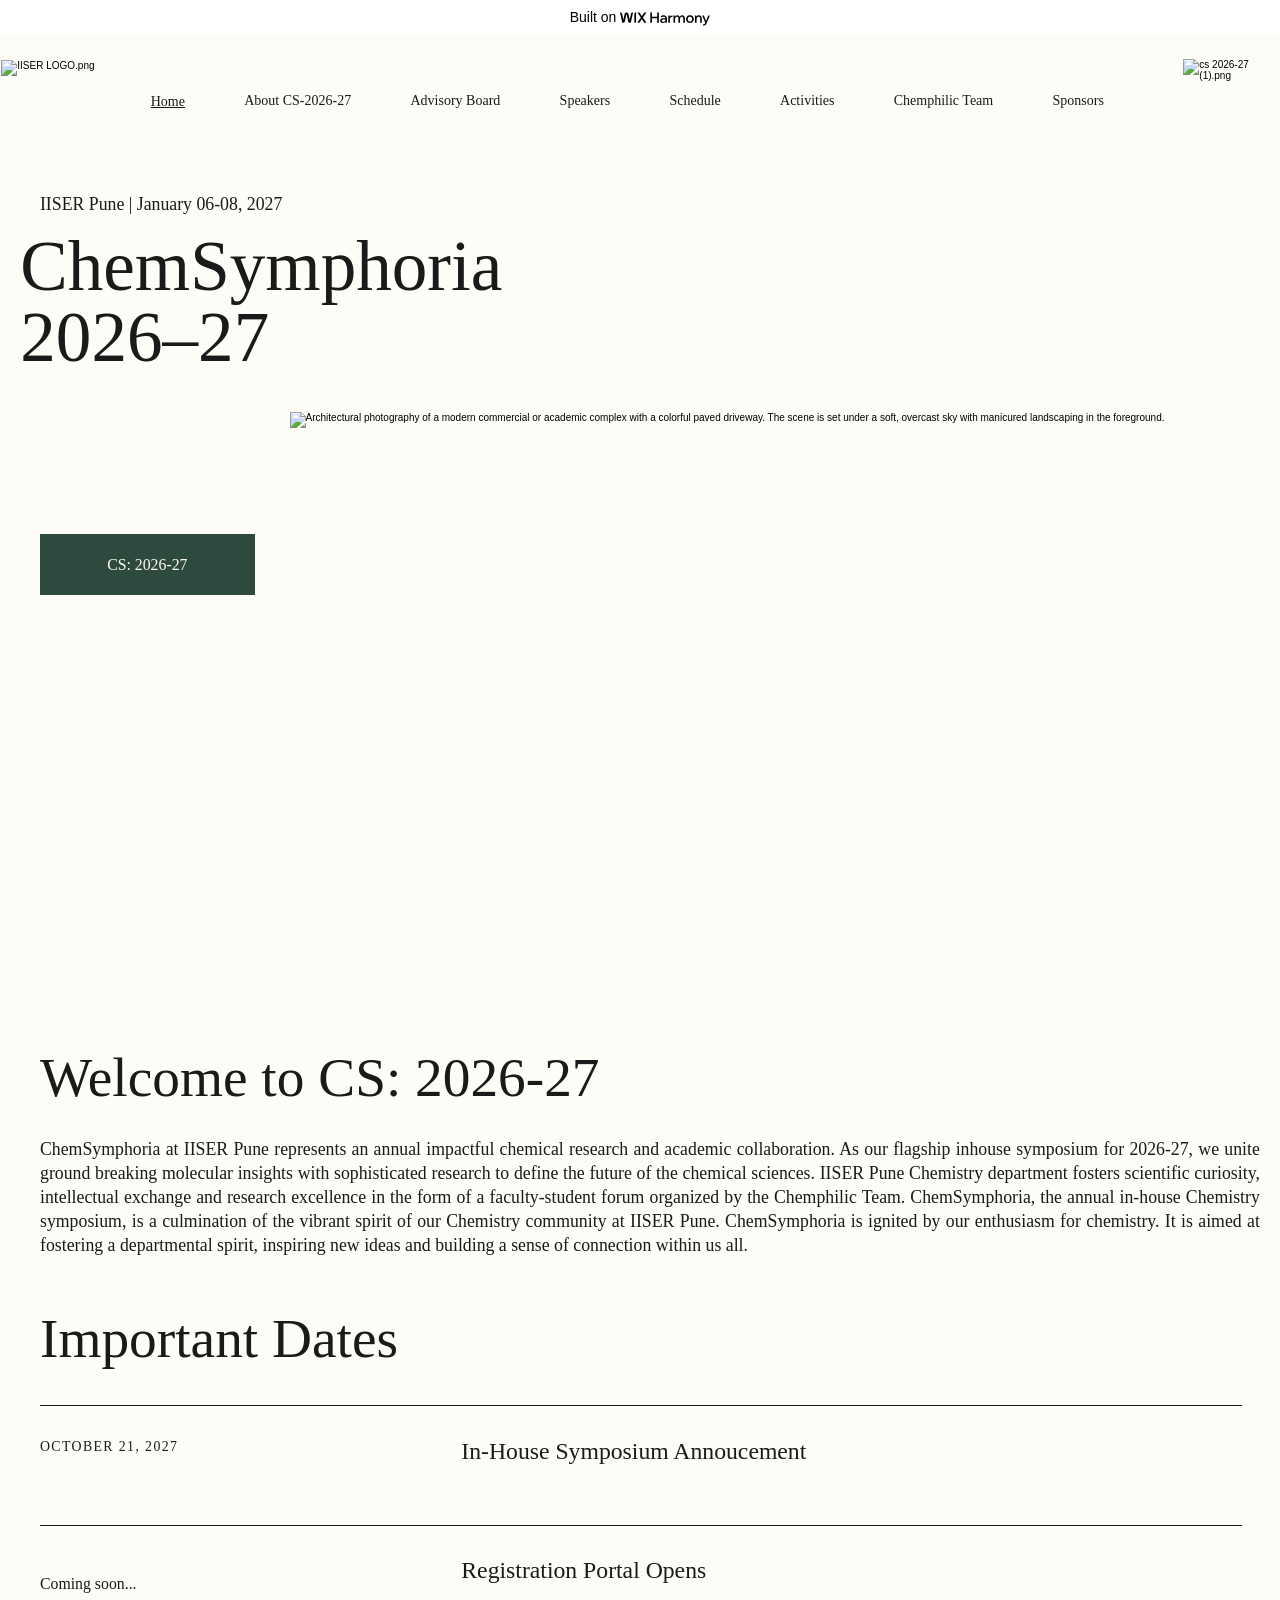
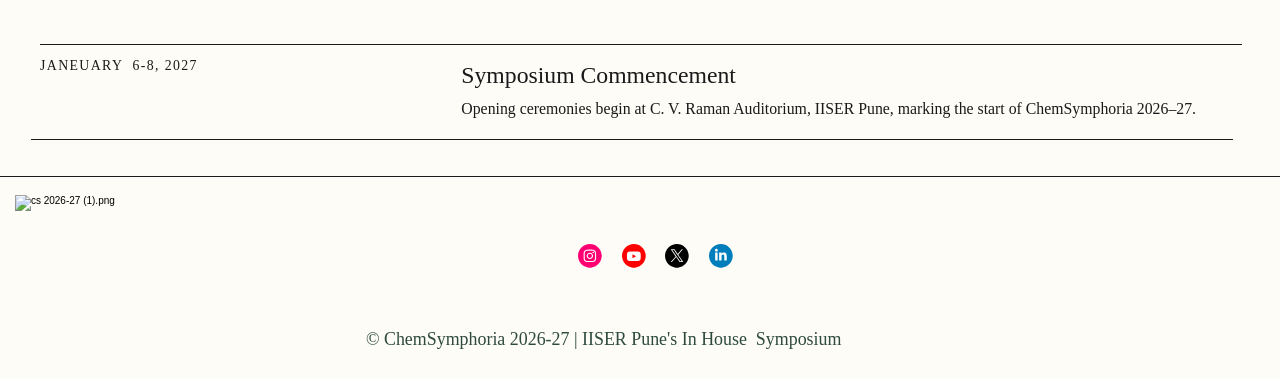
==== index.html @ 3f246308 "Add files via upload" ====
<!DOCTYPE html>
<!-- saved from url=(0058)https://chemsymphoria20262.wixsite.com/chemsymphoria-20262 -->
<html lang="en" style=""><head><meta http-equiv="Content-Type" content="text/html; charset=UTF-8">
  
  
  <meta name="viewport" content="width=device-width, initial-scale=1" id="wixDesktopViewport">
  <meta http-equiv="X-UA-Compatible" content="IE=edge">
  <meta name="generator" content="Wix.com Website Builder">

  <link rel="icon" sizes="192x192" href="https://www.wix.com/favicon.ico" type="image/x-icon">
  <link rel="shortcut icon" href="https://www.wix.com/favicon.ico" type="image/x-icon">
  <link rel="apple-touch-icon" href="https://www.wix.com/favicon.ico" type="image/x-icon">

  <!-- Safari Pinned Tab Icon -->
  <!-- <link rel="mask-icon" href="https://www.wix.com/favicon.ico"> -->

  <!-- Segmenter Polyfill -->
  <script src="./index_files/bundle.tracing.es5.min.js.download" crossorigin="anonymous"></script><script>
    if (!window.Intl || !window.Intl.Segmenter) {
      (function() {
        var script = document.createElement('script');
        script.src = 'https://static.parastorage.com/unpkg/@formatjs/intl-segmenter@11.7.10/polyfill.iife.js';
        document.head.appendChild(script);
      })();
    }
  </script>

  <!-- Legacy Polyfills -->
  <script nomodule="" src="./index_files/minified.js.download"></script>
  <script nomodule="" src="./index_files/focus-within-polyfill.js.download"></script>

  <!-- Performance API Polyfills -->
  <script>
  (function () {
    var noop = function noop() {};
    if ("performance" in window === false) {
      window.performance = {};
    }
    window.performance.mark = performance.mark || noop;
    window.performance.measure = performance.measure || noop;
    if ("now" in window.performance === false) {
      var nowOffset = Date.now();
      if (performance.timing && performance.timing.navigationStart) {
        nowOffset = performance.timing.navigationStart;
      }
      window.performance.now = function now() {
        return Date.now() - nowOffset;
      };
    }
  })();
  </script>

  
    <!-- Essential Viewer Model -->
    <script type="application/json" id="wix-essential-viewer-model">{"fleetConfig":{"fleetName":"thunderbolt-isolated-renderer","type":"Rollout","code":1},"mode":{"qa":false,"enableTestApi":false,"addAllServices":false,"debug":false,"ssrIndicator":false,"ssrOnly":false,"siteAssetsFallback":"enable","versionIndicator":false},"componentsLibrariesTopology":[{"artifactId":"editor-elements","namespace":"wixui","url":"https:\/\/static.parastorage.com\/services\/editor-elements\/1.15584.0"},{"artifactId":"editor-elements","namespace":"dsgnsys","url":"https:\/\/static.parastorage.com\/services\/editor-elements\/1.15584.0"}],"siteFeaturesConfigs":{"sessionManager":{"isRunningInDifferentSiteContext":false}},"language":{"userLanguage":"en"},"siteAssets":{"clientTopology":{"mediaRootUrl":"https:\/\/static.wixstatic.com","scriptsUrl":"static.parastorage.com","staticMediaUrl":"https:\/\/static.wixstatic.com\/media","staticAudioUrl":"https:\/\/music.wixstatic.com\/mp3","moduleRepoUrl":"https:\/\/static.parastorage.com\/unpkg","fileRepoUrl":"https:\/\/static.parastorage.com\/services","viewerAppsUrl":"https:\/\/viewer-apps.parastorage.com","viewerAssetsUrl":"https:\/\/viewer-assets.parastorage.com","siteAssetsUrl":"https:\/\/siteassets.parastorage.com","pageJsonServerUrls":["https:\/\/pages.parastorage.com","https:\/\/staticorigin.wixstatic.com","https:\/\/fallback.wix.com\/wix-html-editor-pages-webapp\/page"],"pathOfTBModulesInFileRepoForFallback":"wix-thunderbolt\/dist\/"}},"siteFeatures":["accessibilityBrowserZoom","appMonitoring","assetsLoader","builderComponent","builderContextProviders","builderModuleLoader","businessLoggerService","businessLogger","captcha","clickHandlerRegistrar","commonConfig","componentsRegistry","consentPolicyService","consentPolicy","cyclicTabbingService","cyclicTabbing","domSelectors","domStore","environmentService","environmentWixCodeSdk","environment","fedopsLoggerService","headAppenderService","interactions","lightbox","linkUtilsService","locationWixCodeSdk","mpaNavigation","multilingualService","namedSignalsService","navigationManager","navigationPhases","ooi","pagesService","pages","panorama","provideComponentService","provideCssService","renderer","rendererConfiguration","reporter","routerFetch","router","scrollRestoration","seoService","seoWixCodeSdk","seo","serviceRegistrar","sessionManager","siteBusinessLoggerService","siteConfigurationService","siteDeviceInfoService","siteEditorContextService","siteExperimentsService","siteInteractionsService","siteLocaleService","siteMembersWixCodeSdk","siteMembers","sitePagesService","siteProvideCssService","siteRendererConfigurationService","siteRenderingContextService","siteScrollBlockerService","siteScrollBlocker","siteSiteScrollBlockerService","siteTabbingService","siteUrlService","siteWixCodeSdk","speculationRules","ssrCache","stores","structureApi","styleUtilsService","thunderboltInitializer","tpaCommons","translations","urlService","usedPlatformApis","warmupData","windowMessageRegistrar","windowWixCodeSdk","wixCustomElementComponent","wixEmbedsApi","componentsLoader","componentsReact","platform"],"site":{"externalBaseUrl":"https:\/\/chemsymphoria20262.wixsite.com\/chemsymphoria-20262","isSEO":false},"media":{"staticMediaUrl":"https:\/\/static.wixstatic.com\/media","mediaRootUrl":"https:\/\/static.wixstatic.com\/","staticVideoUrl":"https:\/\/video.wixstatic.com\/","userDomainMediaPrefixes":[]},"requestUrl":"https:\/\/chemsymphoria20262.wixsite.com\/chemsymphoria-20262","rollout":{"siteAssetsVersionsRollout":false,"isDACRollout":0,"isTBRollout":true},"commonConfig":{"brand":"wix","host":"VIEWER","bsi":"","consentPolicy":{},"consentPolicyHeader":{},"siteRevision":"65","renderingFlow":"NONE","language":"en","locale":"en-in"},"interactionSampleRatio":0.01,"accessTokensUrl":"https:\/\/chemsymphoria20262.wixsite.com\/chemsymphoria-20262\/_api\/v1\/access-tokens","experiments":{"specs.thunderbolt.hardenFetchAndXHR":true,"specs.thunderbolt.securityExperiments":true,"specs.thunderbolt.allowWebpAvifTransforms":true,"specs.thunderbolt.browserCacheReload":true,"specs.thunderbolt.addIdAsClassName":true,"specs.thunderbolt.browserZoomMobileOnloadDetection":true,"specs.thunderbolt.customImageDomain":true}}</script>
    <script>window.viewerModel = JSON.parse(document.getElementById('wix-essential-viewer-model').textContent)</script>
  

  <!-- Globals Definitions -->
  <script>
    (function () {
      var now = Date.now()
      var activationStart = 0
      try {
        var navEntry = performance.getEntriesByType('navigation')[0];
        if (navEntry && navEntry.activationStart > 0) {
          activationStart = navEntry.activationStart;
        }
      } catch (e) {}
      window.initialTimestamps = {
        initialTimestamp: now,
        initialRequestTimestamp: Math.round(performance.timeOrigin ? performance.timeOrigin + activationStart : now - performance.now() + activationStart)
      }

      window.thunderboltTag = "QA_READY"
      window.thunderboltVersion = "1.18205.0"
    })();
  </script>

  <script>
    window.commonConfig = viewerModel.commonConfig
  </script>

  
  <!-- BEGIN handleAccessTokens bundle -->

  <script data-url="https://static.parastorage.com/services/wix-thunderbolt/dist/handleAccessTokens.inline.3250797b.bundle.min.js">(()=>{"use strict";let e,t,r,o;var n={},i={};function l(e){var t=i[e];if(void 0!==t)return t.exports;var r=i[e]={exports:{}};return n[e](r,r.exports,l),r.exports}function a(e){let{context:t,property:r,value:o,enumerable:n=!0}=e,i=e.get,l=e.set;if(!r||void 0===o&&!i&&!l)return Error("property and value are required");let a=t||globalThis,s=a?.[r],u={};if(void 0!==o)u.value=o;else{if(i){let e=c(i);e&&(u.get=e)}if(l){let e=c(l);e&&(u.set=e)}}let p={...u,enumerable:n||!1,configurable:!1};void 0!==o&&(p.writable=!1);try{Object.defineProperty(a,r,p)}catch(e){return e instanceof TypeError?s:e}return s}function c(e,t){return"function"==typeof e?e:e?.async===!0&&"function"==typeof e.func?t?async function(t){return e.func(t)}:async function(){return e.func()}:"function"==typeof e?.func?e.func:void 0}l.rv=()=>"1.6.8",l.ruid="bundler=rspack@1.6.8";try{a({property:"strictDefine",value:a})}catch{}try{a({property:"defineStrictObject",value:function e(t){let{context:r,property:o,propertiesToExclude:n=[],skipPrototype:i=!1,hardenPrototypePropertiesToExclude:l=[]}=t;if(!o)return Error("property is required");let c=(r||globalThis)[o],p={},f=u(r,o);c&&("object"==typeof c||"function"==typeof c)&&Reflect.ownKeys(c).forEach(e=>{if(!n.includes(e)&&!s.includes(e)){let t=u(c,e);if(t&&(t.writable||t.configurable)){let{value:r,get:o,set:n,enumerable:i=!1}=t,l={};void 0!==r?l.value=r:o?l.get=o:n&&(l.set=n);try{let t=a({context:c,property:e,...l,enumerable:i});p[e]=t}catch(r){if(r instanceof TypeError)try{p[e]=t.value||t.get||t.set}catch{}else throw r}}}});let d={originalObject:c,originalProperties:p};if(!i&&c?.prototype!==void 0){let t=e({context:c,property:"prototype",propertiesToExclude:l,skipPrototype:!0});t instanceof Error||(d.originalPrototype=t?.originalObject,d.originalPrototypeProperties=t?.originalProperties)}return a({context:r,property:o,value:c,enumerable:f?.enumerable}),d}})}catch{}try{a({property:"defineStrictMethod",value:function(e,t){let r=(t||globalThis)[e],o=u(t||globalThis,e);return r&&o&&(o.writable||o.configurable)?(Object.freeze(r),a({context:globalThis,property:e,value:r})):r}})}catch{}var s=["toString","toLocaleString","valueOf","constructor","prototype"];function u(e,t){if(!(!e||!t))try{return Reflect.getOwnPropertyDescriptor(e,t)}catch{return}}function p(e){if("string"!=typeof e)return e;try{return decodeURIComponent(e).toLowerCase().trim()}catch{return e.toLowerCase().trim()}}function f(e,t){let r="";if("string"==typeof e)r=e.split("=")[0]?.trim()||"";else{if(!e||"string"!=typeof e.name)return!1;r=e.name}return t.has(p(r)||"")}function d(e,t){return("string"==typeof e?e.split(";").map(e=>e.trim()).filter(e=>e.length>0):e||[]).filter(e=>!f(e,t))}var y=null;function g(){return null===y&&(y=typeof Document>"u"?void 0:Object.getOwnPropertyDescriptor(Document.prototype,"cookie")),y}let b=(e,t)=>{try{let r=t?t.get.call(document):document.cookie;return r.split(";").map(e=>e.trim()).filter(t=>t?.startsWith(e))[0]?.split("=")[1]}catch(e){return""}},h=(e="",t="",r="/")=>`${e}=; ${t?`domain=${t};`:""} max-age=0; path=${r}; expires=Thu, 01 Jan 1970 00:00:01 GMT`;function m(e,t){try{return sessionStorage[e]("reload",t||"")}catch(e){console.error("ATS: Error calling sessionStorage:",e)}}var v=["true","b","c","new","enabled"];let w=[],S=(e,t)=>{let r;return w.includes(t)||!0===(r=e[t])||"string"==typeof r&&v.includes(r.toLowerCase())},T="client-session-bind",k="sec-fetch-unsupported",{experiments:x}=window.viewerModel,{cookie:E}=(e=new Set([T,"client-binding",k,"svSession","smSession","server-session-bind","wixSession2","wixSession3"].map(e=>e.toLowerCase())),a({context:document,property:"cookie",set:{func:t=>{var r,o;let n,i;return r=document,o=void 0,n=g(),i=p(t.split(";")[0]||"")||"",void([...e].every(e=>!i.startsWith(e.toLowerCase()))&&n?.set?n.set.call(r,t):o&&console.warn(o))}},get:{func:()=>(function(e,t){let r=g();if(!r?.get)throw Error("Cookie descriptor or getter not available");return d(r.get.call(e),t).join("; ")})(document,e)},enumerable:!0}),{cookieStore:function(e,t){if(!globalThis?.cookieStore)return;let r=globalThis.cookieStore.get.bind(globalThis.cookieStore),o=globalThis.cookieStore.getAll.bind(globalThis.cookieStore),n=globalThis.cookieStore.set.bind(globalThis.cookieStore),i=globalThis.cookieStore.delete.bind(globalThis.cookieStore);return a({context:globalThis.CookieStore.prototype,property:"get",value:async function(t){return f(("string"==typeof t?t:t.name)||"",e)?null:r.call(this,t)},enumerable:!0}),a({context:globalThis.CookieStore.prototype,property:"getAll",value:async function(){let t=await o.apply(this,Array.from(arguments));return d(t,e)},enumerable:!0}),a({context:globalThis.CookieStore.prototype,property:"set",value:async function(){let r=Array.from(arguments);if(!f(1===r.length?r[0].name:r[0],e))return n.apply(this,r);t&&console.warn(t)},enumerable:!0}),a({context:globalThis.CookieStore.prototype,property:"delete",value:async function(){let t=Array.from(arguments);if(!f(1===t.length?t[0].name:t[0],e))return i.apply(this,t)},enumerable:!0}),a({context:globalThis.cookieStore,property:"prototype",value:globalThis.CookieStore.prototype,enumerable:!1}),a({context:globalThis,property:"cookieStore",value:globalThis.cookieStore,enumerable:!0}),{get:r,getAll:o,set:n,delete:i}}(e,void 0),cookie:g()}),P="tbReady",C="security_overrideGlobals",{experiments:D,siteFeaturesConfigs:M,accessTokensUrl:O}=window.viewerModel,$={},j=(t=b(T,E),S(x,"specs.thunderbolt.browserCacheReload")&&(b(k,E)||t?m("removeItem"):function(){if("undefined"!=typeof window){let e=performance.getEntriesByType("navigation")[0];return"back_forward"===(e?.type||"")}return!1}()&&function(){let{counter:e}=function(){let e=m("getItem");if(e){let[t,r]=e.split("-"),o=r?parseInt(r,10):0;if(o>=3){let e=t?Number(t):0;if(Date.now()-e>6e4)return{counter:0}}return{counter:o}}return{counter:0}}();e<3?(function(e=1){m("setItem",`${Date.now()}-${e}`)}(e+1),window.location.reload()):console.error("ATS: Max reload attempts reached")}()),r=h(T),o=h(T,location.hostname),E.set.call(document,r),E.set.call(document,o),t);j&&($["client-binding"]=j);let A=fetch;addEventListener(P,function e(t){let{logger:r}=t.detail;try{window.tb.init({fetch:A,fetchHeaders:$})}catch(t){let e=Error("TB003");r.meter(`${C}_${e.message}`,{paramsOverrides:{errorType:C,eventString:e.message}}),window?.viewerModel?.mode.debug&&console.error(t)}finally{removeEventListener(P,e)}}),S(D,"specs.thunderbolt.hardenFetchAndXHR")||(window.fetchDynamicModel=()=>M.sessionManager.isRunningInDifferentSiteContext?Promise.resolve({}):fetch((()=>{try{let e="undefined"!=typeof WorkerGlobalScope&&self instanceof WorkerGlobalScope,t=globalThis?.parent!==globalThis,r=new URL(O,location.href);return(t||e)&&(r.searchParams.set("ifr",String(t)),r.searchParams.set("worker",String(e))),r.href}catch{return O}})(),{credentials:"same-origin",headers:$}).then(function(e){if(!e.ok)throw Error(`[${e.status}]${e.statusText}`);return e.json()}),window.dynamicModelPromise=window.fetchDynamicModel())})();
//# sourceMappingURL=https://static.parastorage.com/services/wix-thunderbolt/dist/handleAccessTokens.inline.3250797b.bundle.min.js.map</script>

<!-- END handleAccessTokens bundle -->

<!-- BEGIN overrideGlobals bundle -->

<script data-url="https://static.parastorage.com/services/wix-thunderbolt/dist/overrideGlobals.inline.b271af7d.bundle.min.js">(()=>{"use strict";var e={},t={};function r(o){var n=t[o];if(void 0!==n)return n.exports;var i=t[o]={exports:{}};return e[o](i,i.exports,r),i.exports}function o(e){let{context:t,property:r,value:o,enumerable:i=!0}=e,c=e.get,a=e.set;if(!r||void 0===o&&!c&&!a)return Error("property and value are required");let l=t||globalThis,s=l?.[r],u={};if(void 0!==o)u.value=o;else{if(c){let e=n(c);e&&(u.get=e)}if(a){let e=n(a);e&&(u.set=e)}}let p={...u,enumerable:i||!1,configurable:!1};void 0!==o&&(p.writable=!1);try{Object.defineProperty(l,r,p)}catch(e){return e instanceof TypeError?s:e}return s}function n(e,t){return"function"==typeof e?e:e?.async===!0&&"function"==typeof e.func?t?async function(t){return e.func(t)}:async function(){return e.func()}:"function"==typeof e?.func?e.func:void 0}r.rv=()=>"1.6.8",r.ruid="bundler=rspack@1.6.8";try{o({property:"strictDefine",value:o})}catch{}try{o({property:"defineStrictObject",value:c})}catch{}try{o({property:"defineStrictMethod",value:a})}catch{}var i=["toString","toLocaleString","valueOf","constructor","prototype"];function c(e){let{context:t,property:r,propertiesToExclude:n=[],skipPrototype:a=!1,hardenPrototypePropertiesToExclude:s=[]}=e;if(!r)return Error("property is required");let u=(t||globalThis)[r],p={},f=l(t,r);u&&("object"==typeof u||"function"==typeof u)&&Reflect.ownKeys(u).forEach(e=>{if(!n.includes(e)&&!i.includes(e)){let t=l(u,e);if(t&&(t.writable||t.configurable)){let{value:r,get:n,set:i,enumerable:c=!1}=t,a={};void 0!==r?a.value=r:n?a.get=n:i&&(a.set=i);try{let t=o({context:u,property:e,...a,enumerable:c});p[e]=t}catch(r){if(r instanceof TypeError)try{p[e]=t.value||t.get||t.set}catch{}else throw r}}}});let d={originalObject:u,originalProperties:p};if(!a&&u?.prototype!==void 0){let e=c({context:u,property:"prototype",propertiesToExclude:s,skipPrototype:!0});e instanceof Error||(d.originalPrototype=e?.originalObject,d.originalPrototypeProperties=e?.originalProperties)}return o({context:t,property:r,value:u,enumerable:f?.enumerable}),d}function a(e,t){let r=(t||globalThis)[e],n=l(t||globalThis,e);return r&&n&&(n.writable||n.configurable)?(Object.freeze(r),o({context:globalThis,property:e,value:r})):r}function l(e,t){if(!(!e||!t))try{return Reflect.getOwnPropertyDescriptor(e,t)}catch{return}}function s(e){return e.startsWith("//")&&/(?:[a-z0-9](?:[a-z0-9-]{0,61}[a-z0-9])?\.)+[a-z0-9][a-z0-9-]{0,61}[a-z0-9]/g.test(`${location.protocol}:${e}`)&&(e=`${location.protocol}${e}`),!e.startsWith("http")||new URL(e).hostname===location.hostname}function u(e){if("string"!=typeof e)return e;try{return decodeURIComponent(e).toLowerCase().trim()}catch{return e.toLowerCase().trim()}}function p(e,t){return e instanceof Headers?e.forEach((r,o)=>{f(o,t)||e.delete(o)}):Object.keys(e).forEach(r=>{f(r,t)||delete e[r]}),e}function f(e,t){return!t.has(u(e)||"")}function d(e,t){let r=!0,o=u(function(e){let t,r;if(globalThis.Request&&e instanceof Request)t=e.url;else if("function"==typeof e?.toString)t=e.toString();else throw Error("Unsupported type for url");try{return new URL(t).pathname}catch{return(r=t.replace(/#.+/gi,"").split("?").shift()).startsWith("/")?r:`/${r}`}}(e));return o&&t.some(e=>o.includes(e))&&(r=!1),r}var y=["true","b","c","new","enabled"];let b=[],g=(e,t)=>{let r;return b.includes(t)||!0===(r=e[t])||"string"==typeof r&&y.includes(r.toLowerCase())};performance.mark("overrideGlobals started");let{experiments:m}=window.viewerModel,v=g(m,"specs.thunderbolt.securityExperiments");try{let e,t;!function(){let e=globalThis.open,t=document.open;function r(t,r,o){let n="string"!=typeof t,i=e.call(window,t,r,o);return n||t&&s(t)?{}:i}o({property:"open",value:r,context:globalThis,enumerable:!0}),o({property:"open",value:function(e,o,n){return e?r(e,o,n):t.call(document,e||"",o||"",n||"")},context:document,enumerable:!0})}(),v&&function(){let e=document.createElement,t=Element.prototype.setAttribute,r=Element.prototype.setAttributeNS,n=Element.prototype.removeAttribute,i=(Object.getOwnPropertyDescriptor(HTMLIFrameElement.prototype,"contentWindow")?.get,Object.getOwnPropertyDescriptor(HTMLIFrameElement.prototype,"src")),c=i?.get,a=i?.set,l=Object.getOwnPropertyDescriptor(HTMLIFrameElement.prototype,"sandbox")?.get,s=DOMTokenList.prototype.add,p=DOMTokenList.prototype.remove,f=DOMTokenList.prototype.toggle,d=DOMTokenList.prototype.replace,y=Object.getOwnPropertyDescriptor(DOMTokenList.prototype,"value"),b=y?.get,g=y?.set,m=new WeakSet;o({property:"createElement",context:document,value:function(n,i){let c=e.call(document,n,i);return"iframe"===u(n)&&(o({property:"srcdoc",context:c,get:()=>"",set:()=>{console.warn("`srcdoc` is not allowed in iframe elements.")}}),o({property:"setAttribute",context:c,value:function(e,r){if("srcdoc"===e.toLowerCase())return void console.warn("`srcdoc` attribute is not allowed to be set.");t.call(c,e,r);e.toLowerCase()},enumerable:!1}),o({property:"setAttributeNS",context:c,value:function(e,t,o){if("srcdoc"===t.toLowerCase())return void console.warn("`srcdoc` attribute is not allowed to be set.");r.call(c,e,t,o);t.toLowerCase()},enumerable:!1})),c},enumerable:!0})}(),g(m,"specs.thunderbolt.hardenFetchAndXHR")&&v&&function(e,t,r){let n=fetch,i=XMLHttpRequest,c=new Set(t);function a(){let t=new i,o=t.open,n=t.setRequestHeader;return t.open=function(){let n=Array.from(arguments),i=n[1];if(n.length<2||d(i,e))return o.apply(t,n);throw Error(r||`Request not allowed for path ${i}`)},t.setRequestHeader=function(e,r){f(decodeURIComponent(e),c)&&n.call(t,e,r)},t}o({property:"fetch",value:function(){var t;let o=(t=arguments,globalThis.Request&&t[0]instanceof Request&&t[0]?.headers?p(t[0].headers,c):t[1]?.headers&&p(t[1].headers,c),t);return d(arguments[0],e)?n.apply(globalThis,Array.from(o)):new Promise((e,t)=>{let o=Error(r||`Request not allowed for path ${arguments[0]}`);t(o)})},enumerable:!0}),o({property:"XMLHttpRequest",value:a,enumerable:!0}),Object.keys(i).forEach(e=>{a[e]=i[e]})}(["/_api/v1/access-tokens","/_api/v2/dynamicmodel","/_api/one-app-session-web/v3/businesses"],["client-binding"]),function(){if(navigator&&"serviceWorker"in navigator)navigator.serviceWorker.register,o({context:navigator.serviceWorker,property:"register",value:function(){console.log("Service worker registration is not allowed")},enumerable:!0})}(),e=[],t=(t=[]).concat(["TextEncoder","TextDecoder"]),v&&(t=t.concat(["XMLHttpRequestEventTarget","EventTarget"])),t=t.concat(["URL","JSON"]),v&&(e=e.concat(["addEventListener","removeEventListener"])),e=e.concat(["encodeURI","encodeURIComponent","decodeURI","decodeURIComponent"]),t=t.concat(["String","Number"]),v&&t.push("Object"),t=t.concat(["Reflect"]),e.forEach(e=>{a(e),["addEventListener","removeEventListener"].includes(e)&&a(e,document)}),t.forEach(e=>{c({property:e})}),v&&function(){return e("setTimeout",0,globalThis),e("setInterval",0,globalThis);function e(e,t,r){let n=r||globalThis,i=n[e];if(!i||"function"!=typeof i)throw Error(`Function ${e} not found or is not a function`);o({property:e,value:function(){let r=Array.from(arguments);if("string"!=typeof r[t])return i.apply(n,r);console.warn(`Calling ${e} with a String Argument at index ${t} is not allowed`)},context:r,enumerable:!0})}}()}catch(t){window?.viewerModel?.mode.debug&&console.error(t);let e=Error("TB006");window.fedops?.reportError(e,"security_overrideGlobals"),window.Sentry?window.Sentry.captureException(e):globalThis.defineStrictProperty("sentryBuffer",[e],window,!1)}performance.mark("overrideGlobals ended")})();
//# sourceMappingURL=https://static.parastorage.com/services/wix-thunderbolt/dist/overrideGlobals.inline.b271af7d.bundle.min.js.map</script>

<!-- END overrideGlobals bundle -->

  

  
  <script>
    window.commonConfig = viewerModel.commonConfig

	
  </script>

  <!-- Initial CSS -->
  <style data-url="https://static.parastorage.com/services/wix-thunderbolt/dist/main.d189c0b1.min.css">@keyframes slide-horizontal-new{0%{transform:translate(100%)}}@keyframes slide-horizontal-old{80%{opacity:1}to{opacity:0;transform:translate(-100%)}}@keyframes slide-vertical-new{0%{transform:translateY(-100%)}}@keyframes slide-vertical-old{80%{opacity:1}to{opacity:0;transform:translateY(100%)}}@keyframes out-in-new{0%{opacity:0}}@keyframes out-in-old{to{opacity:0}}:root:active-view-transition{view-transition-name:none}:root:active-view-transition::view-transition-group(*){animation:none}:root:active-view-transition::view-transition-old(*){animation:none}:root:active-view-transition::view-transition-new(*){animation:none}:root::view-transition{pointer-events:none}:root:active-view-transition #SITE_HEADER{view-transition-name:header-group}:root:active-view-transition #WIX_ADS{view-transition-name:wix-ads-group}:root:active-view-transition #SITE_FOOTER{view-transition-name:footer-group}:root:active-view-transition #BACKGROUND_GROUP_TRANSITION_GROUP>div{view-transition-name:background-group}:root:active-view-transition::view-transition-old(*.login-social-bar){display:none}:root:active-view-transition::view-transition-group(page-group){pointer-events:all;cursor:wait;animation:revert;animation-duration:.6s}:root:active-view-transition::view-transition-old(page-group){pointer-events:all;cursor:wait;animation:revert;animation-duration:.6s}:root:active-view-transition::view-transition-new(page-group){pointer-events:all;cursor:wait;animation:revert;animation-duration:.6s}:root:active-view-transition-type(SlideHorizontal)::view-transition-old(page-group){mix-blend-mode:normal;animation:.6s cubic-bezier(.83,0,.17,1) forwards slide-horizontal-old}:root:active-view-transition-type(SlideHorizontal)::view-transition-new(page-group){mix-blend-mode:normal;animation:.6s cubic-bezier(.83,0,.17,1) backwards slide-horizontal-new}:root:active-view-transition-type(SlideVertical)::view-transition-old(page-group){mix-blend-mode:normal;animation:.6s cubic-bezier(.83,0,.17,1) forwards slide-vertical-old}:root:active-view-transition-type(SlideVertical)::view-transition-new(page-group){mix-blend-mode:normal;animation:.6s cubic-bezier(.83,0,.17,1) backwards slide-vertical-new}:root:active-view-transition-type(OutIn)::view-transition-old(page-group){animation:.35s cubic-bezier(.22,1,.36,1) forwards out-in-old}:root:active-view-transition-type(OutIn)::view-transition-new(page-group){animation:.35s cubic-bezier(.64,0,.78,0) .35s backwards out-in-new}@media (prefers-reduced-motion:reduce){::view-transition-group(*){animation:none!important}::view-transition-old(*){animation:none!important}::view-transition-new(*){animation:none!important}}html,body{vertical-align:baseline;background:0 0;border:0;outline:0;margin:0;padding:0}body{--scrollbar-width:0px;-webkit-text-size-adjust:100%;-moz-text-size-adjust:100%;-ms-text-size-adjust:100%;text-size-adjust:100%;font-family:Arial,Helvetica,sans-serif;font-size:10px}html,body{height:100%}body{overflow-x:auto;overflow-y:scroll}body:not(.responsive) #site-root{width:100%;min-width:var(--site-width)}body:not([data-js-loaded]) [data-hide-prejs]{visibility:hidden}interact-element{display:contents}#SITE_CONTAINER{position:relative}:root{--one-unit:1vw;--section-max-width:9999px;--spx-stopper-max:9999px;--spx-stopper-min:0px;--browser-zoom:1}@supports ((-webkit-appearance:none)) and (stroke-color:transparent){:root{--safari-sticky-fix:opacity;--experimental-safari-sticky-fix:translateZ(0)}}@supports (container-type:inline-size){:root{--one-unit:1cqw}}[id^=oldHoverBox-]{mix-blend-mode:plus-lighter;transition:opacity .5s,visibility .5s}[data-mesh-id$=inlineContent-gridContainer]:has(>[id^=oldHoverBox-]){isolation:isolate}
/*# sourceMappingURL=https://static.parastorage.com/services/wix-thunderbolt/dist/main.d189c0b1.min.css.map*/</style>
<style data-url="https://static.parastorage.com/services/wix-thunderbolt/dist/main.renderer.d1b87f2e.min.css">div,span,applet,object,iframe,h1,h2,h3,h4,h5,h6,p,blockquote,pre,a,abbr,acronym,address,big,cite,code,del,dfn,em,font,img,ins,kbd,q,s,samp,small,strike,strong,sub,sup,tt,var,b,u,i,center,dl,dt,dd,ol,ul,li,fieldset,form,label,legend,table,caption,tbody,tfoot,thead,tr,th,td,nav,button,section,header,footer,title{vertical-align:baseline;background:0 0;border:0;outline:0;margin:0;padding:0}textarea,input,select{box-sizing:border-box;font-family:Helvetica,Arial,sans-serif}ol,ul{list-style:none}blockquote,q{quotes:none}ins{text-decoration:none}del{text-decoration:line-through}table{border-collapse:collapse;border-spacing:0}a{cursor:pointer;text-decoration:none}.testStyles{overflow-y:hidden}.reset-button{color:inherit;font:inherit;-webkit-appearance:none;-webkit-user-select:none;-moz-user-select:none;-ms-user-select:none;background:0 0;border:0;outline:0;padding:0;line-height:normal;overflow:visible}:focus{outline:none}body.device-mobile-optimized:not(.disable-site-overflow){overflow-x:hidden;overflow-y:scroll}body.device-mobile-optimized:not(.responsive) #SITE_CONTAINER{width:320px;margin-left:auto;margin-right:auto;position:relative;overflow-x:visible}body.device-mobile-optimized:not(.responsive):not(.blockSiteScrolling) #SITE_CONTAINER{margin-top:0}body.device-mobile-optimized>*{max-width:100%!important}body.device-mobile-optimized #site-root{overflow:hidden}@supports (overflow:clip){body.device-mobile-optimized #site-root{overflow:clip}}body.device-mobile-non-optimized #SITE_CONTAINER #site-root{overflow:clip}body.device-mobile-non-optimized.fullScreenMode{background-color:#5f6360}body.device-mobile-non-optimized.fullScreenMode #site-root,body.device-mobile-non-optimized.fullScreenMode #SITE_BACKGROUND,body.device-mobile-non-optimized.fullScreenMode #MOBILE_ACTIONS_MENU,body.fullScreenMode #WIX_ADS{visibility:hidden}body.fullScreenMode{overflow:hidden!important}body.fullScreenMode.device-mobile-optimized #TINY_MENU{opacity:0;pointer-events:none}body.fullScreenMode-scrollable.device-mobile-optimized{overflow-x:hidden!important;overflow-y:auto!important}body.fullScreenMode-scrollable.device-mobile-optimized #site-root,body.fullScreenMode-scrollable.device-mobile-optimized #masterPage{overflow:hidden!important}body.fullScreenMode-scrollable.device-mobile-optimized #masterPage,body.fullScreenMode-scrollable.device-mobile-optimized #SITE_BACKGROUND{height:auto!important}body.fullScreenMode-scrollable.device-mobile-optimized #masterPage.mesh-layout{height:0!important}body.blockSiteScrolling,body.siteScrollingBlocked{width:100%;position:fixed}body.siteScrollingBlockedIOSFix{overflow:hidden!important}body.blockSiteScrolling #SITE_CONTAINER{margin-top:calc(var(--blocked-site-scroll-margin-top)*-1)}#site-root{top:var(--wix-ads-height);min-height:100%;margin:0 auto;position:relative}#site-root img:not([src]){visibility:hidden}#site-root svg img:not([src]){visibility:visible}.auto-generated-link{color:inherit}#SCROLL_TO_TOP,#SCROLL_TO_BOTTOM{height:0}.has-click-trigger{cursor:pointer}.fullScreenOverlay{z-index:1005;justify-content:center;display:flex;position:fixed;top:-60px;bottom:0;left:0;right:0;overflow-y:hidden}.fullScreenOverlay>.fullScreenOverlayContent{margin:0 auto;position:absolute;top:60px;bottom:0;left:0;right:0;overflow:hidden;transform:translateZ(0)}[data-mesh-id$=inlineContent],[data-mesh-id$=centeredContent],[data-mesh-id$=form]{pointer-events:none;position:relative}[data-mesh-id$=-gridWrapper],[data-mesh-id$=-rotated-wrapper]{pointer-events:none}[data-mesh-id$=-gridContainer]>*,[data-mesh-id$=-rotated-wrapper]>*,[data-mesh-id$=inlineContent]>:not([data-mesh-id$=-gridContainer]){pointer-events:auto}.device-mobile-optimized #masterPage.mesh-layout #SOSP_CONTAINER_CUSTOM_ID{-ms-grid-row:2;grid-area:2/1/3/2;position:relative}#masterPage.mesh-layout{display:-ms-grid;-ms-grid-rows:max-content max-content min-content max-content;-ms-grid-columns:100%;grid-template-rows:max-content max-content min-content max-content;grid-template-columns:100%;justify-content:stretch;align-items:start;display:grid}#masterPage.mesh-layout #SITE_HEADER_WRAPPER,#masterPage.mesh-layout #SITE_HEADER-placeholder,#masterPage.mesh-layout #SOSP_CONTAINER_CUSTOM_ID[data-state~=mobileView],#masterPage.mesh-layout #PAGES_CONTAINER,#masterPage.mesh-layout #soapBeforePagesContainer,#masterPage.mesh-layout #soapAfterPagesContainer,#masterPage.mesh-layout #SITE_FOOTER_WRAPPER,#masterPage.mesh-layout #SITE_FOOTER-placeholder{-ms-grid-column:1;-ms-grid-row-align:start;-ms-grid-column-align:start}#masterPage.mesh-layout #SITE_HEADER_WRAPPER,#masterPage.mesh-layout #SITE_HEADER-placeholder{-ms-grid-row:1;grid-area:1/1/2/2}#masterPage.mesh-layout #PAGES_CONTAINER,#masterPage.mesh-layout #soapBeforePagesContainer,#masterPage.mesh-layout #soapAfterPagesContainer{-ms-grid-row:3;grid-area:3/1/4/2}#masterPage.mesh-layout #soapBeforePagesContainer,#masterPage.mesh-layout #soapAfterPagesContainer{width:100%}#masterPage.mesh-layout #PAGES_CONTAINER{align-self:stretch}#masterPage.mesh-layout main#PAGES_CONTAINER{display:block}#masterPage.mesh-layout #SITE_FOOTER_WRAPPER,#masterPage.mesh-layout #SITE_FOOTER-placeholder{-ms-grid-row:4;grid-area:4/1/5/2}#masterPage.mesh-layout [data-mesh-id=PAGES_CONTAINERcenteredContent],#masterPage.mesh-layout [data-mesh-id=PAGES_CONTAINERinlineContent],#masterPage.mesh-layout #SITE_PAGES{height:100%}#masterPage.mesh-layout.desktop>*{width:100%}#masterPage.mesh-layout #SITE_PAGES,#masterPage.mesh-layout #SITE_HEADER_WRAPPER,#masterPage.mesh-layout #SITE_FOOTER_WRAPPER,#masterPage.mesh-layout #PAGES_CONTAINER,#masterPage.mesh-layout #masterPageinlineContent,#masterPage.mesh-layout #SITE_FOOTER,#masterPage.mesh-layout #SITE_HEADER{position:relative}#masterPage.mesh-layout #SITE_HEADER{grid-area:1/1/2/2}#masterPage.mesh-layout #SITE_FOOTER{grid-area:4/1/5/2}#masterPage.mesh-layout.overflow-x-clip #SITE_HEADER,#masterPage.mesh-layout.overflow-x-clip #SITE_FOOTER{overflow-x:clip}[data-z-counter]{z-index:0}[data-z-counter="0"]{z-index:auto}.wixSiteProperties{-webkit-font-smoothing:antialiased;-moz-osx-font-smoothing:grayscale}:root{--wst-button-color-fill-primary:rgb(var(--color_48));--wst-button-color-border-primary:rgb(var(--color_49));--wst-button-color-text-primary:rgb(var(--color_50));--wst-button-color-fill-primary-hover:rgb(var(--color_51));--wst-button-color-border-primary-hover:rgb(var(--color_52));--wst-button-color-text-primary-hover:rgb(var(--color_53));--wst-button-color-fill-primary-disabled:rgb(var(--color_54));--wst-button-color-border-primary-disabled:rgb(var(--color_55));--wst-button-color-text-primary-disabled:rgb(var(--color_56));--wst-button-color-fill-secondary:rgb(var(--color_57));--wst-button-color-border-secondary:rgb(var(--color_58));--wst-button-color-text-secondary:rgb(var(--color_59));--wst-button-color-fill-secondary-hover:rgb(var(--color_60));--wst-button-color-border-secondary-hover:rgb(var(--color_61));--wst-button-color-text-secondary-hover:rgb(var(--color_62));--wst-button-color-fill-secondary-disabled:rgb(var(--color_63));--wst-button-color-border-secondary-disabled:rgb(var(--color_64));--wst-button-color-text-secondary-disabled:rgb(var(--color_65));--wst-color-fill-base-1:rgb(var(--color_36));--wst-color-fill-base-2:rgb(var(--color_37));--wst-color-fill-base-shade-1:rgb(var(--color_38));--wst-color-fill-base-shade-2:rgb(var(--color_39));--wst-color-fill-base-shade-3:rgb(var(--color_40));--wst-color-fill-accent-1:rgb(var(--color_41));--wst-color-fill-accent-2:rgb(var(--color_42));--wst-color-fill-accent-3:rgb(var(--color_43));--wst-color-fill-accent-4:rgb(var(--color_44));--wst-color-fill-background-primary:rgb(var(--color_11));--wst-color-fill-background-secondary:rgb(var(--color_12));--wst-color-text-primary:rgb(var(--color_15));--wst-color-text-secondary:rgb(var(--color_14));--wst-color-action:rgb(var(--color_18));--wst-color-disabled:rgb(var(--color_39));--wst-color-title:rgb(var(--color_45));--wst-color-subtitle:rgb(var(--color_46));--wst-color-line:rgb(var(--color_47));--wst-font-style-h2:var(--font_2);--wst-font-style-h3:var(--font_3);--wst-font-style-h4:var(--font_4);--wst-font-style-h5:var(--font_5);--wst-font-style-h6:var(--font_6);--wst-font-style-body-large:var(--font_7);--wst-font-style-body-medium:var(--font_8);--wst-font-style-body-small:var(--font_9);--wst-font-style-body-x-small:var(--font_10);--wst-color-custom-1:rgb(var(--color_13));--wst-color-custom-2:rgb(var(--color_16));--wst-color-custom-3:rgb(var(--color_17));--wst-color-custom-4:rgb(var(--color_19));--wst-color-custom-5:rgb(var(--color_20));--wst-color-custom-6:rgb(var(--color_21));--wst-color-custom-7:rgb(var(--color_22));--wst-color-custom-8:rgb(var(--color_23));--wst-color-custom-9:rgb(var(--color_24));--wst-color-custom-10:rgb(var(--color_25));--wst-color-custom-11:rgb(var(--color_26));--wst-color-custom-12:rgb(var(--color_27));--wst-color-custom-13:rgb(var(--color_28));--wst-color-custom-14:rgb(var(--color_29));--wst-color-custom-15:rgb(var(--color_30));--wst-color-custom-16:rgb(var(--color_31));--wst-color-custom-17:rgb(var(--color_32));--wst-color-custom-18:rgb(var(--color_33));--wst-color-custom-19:rgb(var(--color_34));--wst-color-custom-20:rgb(var(--color_35))}.wix-presets-wrapper{display:contents}.builder-root{box-sizing:border-box}
/*# sourceMappingURL=https://static.parastorage.com/services/wix-thunderbolt/dist/main.renderer.d1b87f2e.min.css.map*/</style>

  <meta name="format-detection" content="telephone=no">
  <meta name="skype_toolbar" content="skype_toolbar_parser_compatible">
  
  

  

  
      <!--pageHtmlEmbeds.head start-->
      <script type="wix/htmlEmbeds" id="pageHtmlEmbeds.head start"></script>
    
      <script type="wix/htmlEmbeds" id="pageHtmlEmbeds.head end"></script>
      <!--pageHtmlEmbeds.head end-->
  

  <!-- head performance data start -->
  
  <!-- head performance data end -->
  

    

  
  <style id="a11y-contrast">
    @media (forced-colors: active) {
      #SITE_CONTAINER.focus-ring-active
        :not(.has-custom-focus):not(.ignore-focus):not([tabindex='-1']):focus,
      #SITE_CONTAINER.focus-ring-active
        :not(.has-custom-focus):not(.ignore-focus):not([tabindex='-1']):focus
        ~ .wixSdkShowFocusOnSibling {
        outline: 2px solid CanvasText;
        outline-offset: 2px;
      }
    }
  </style>
  

  <script id="wix-skip-played-animations-setup">
    (function() {
        var navEntry = performance.getEntriesByType('navigation')[0];
        if (navEntry && navEntry.type === 'reload') {
            return;
        }
        if ('PageRevealEvent' in window) {
            window.__pageRevealPromise = new Promise(function(resolve) {
                window.addEventListener('pagereveal', resolve, { once: true });
            });
        } else {
            window.__pageRevealPromise = Promise.resolve();
        }
    })();
  </script>

<meta http-equiv="X-Wix-Meta-Site-Id" content="53c310b5-78e0-4664-a72d-63a89e94e3f4">
<meta http-equiv="X-Wix-Application-Instance-Id" content="13999d69-ecc3-480a-ac8a-9aba9a9c2c31">

    <meta http-equiv="X-Wix-Published-Version" content="65">



    <meta http-equiv="etag" content="bug">

<!-- render-head end -->

<style data-href="https://static.parastorage.com/services/editor-elements-library/dist/thunderboltBuilder/rb_wixui.thunderboltBuilder[BackgroundGroup].9d6a4d62.min.css">.XWeqiF{opacity:0}.bWoigz{opacity:1;transition:opacity var(--transition-duration) cubic-bezier(.37, 0, .63, 1)}.HTrn1j{opacity:1}.sAGPNe{opacity:0;transition:opacity var(--transition-duration) cubic-bezier(.37, 0, .63, 1)}.cCFKrw{opacity:0}.yifJnQ{opacity:1;transition:opacity var(--transition-duration) cubic-bezier(.64, 0, .78, 0)}._mj5qU{opacity:1}.gG6uhp{opacity:0;transition:opacity var(--transition-duration) cubic-bezier(.22, 1, .36, 1)}.k0CnHT{transform:translate(100%)}.URQNsX{transition:transform var(--transition-duration) cubic-bezier(.87, 0, .13, 1);transform:translate(0)}.CCwVTE{transform:translate(0)}.TX_1qK{transition:transform var(--transition-duration) cubic-bezier(.87, 0, .13, 1);transform:translate(-100%)}.JMRv7x{transform:translate(-100%)}.AOzCGi{transition:transform var(--transition-duration) cubic-bezier(.87, 0, .13, 1);transform:translate(0)}.WzSMGx{transform:translate(0)}.I76Pz6{transition:transform var(--transition-duration) cubic-bezier(.87, 0, .13, 1);transform:translate(100%)}.bX95uQ{transform:translateY(100%)}.Ogwj62{transition:transform var(--transition-duration) cubic-bezier(.87, 0, .13, 1);transform:translateY(0)}.GdyWfW{transform:translateY(0)}.YxqFze{transition:transform var(--transition-duration) cubic-bezier(.87, 0, .13, 1);transform:translateY(-100%)}.NrDww4{transform:translateY(-100%)}.ciVV17{transition:transform var(--transition-duration) cubic-bezier(.87, 0, .13, 1);transform:translateY(0)}.BMKrqh{transform:translateY(0)}.jNxMkI{transition:transform var(--transition-duration) cubic-bezier(.87, 0, .13, 1);transform:translateY(100%)}</style>
<style data-href="https://static.parastorage.com/services/editor-elements-library/dist/thunderboltBuilder/rb_wixui.thunderboltBuilder[FreemiumBannerOdeditor].5e491cb9.min.css">.ub230c{display:var(--display);--display:flex;width:100%;z-index:var(--above-all-z-index);box-sizing:border-box;background-color:#fff;justify-content:center;position:fixed;top:0;box-shadow:0 2px 12px #a4a8c033}.ub230c.iF3M3J{direction:rtl}.ub230c.aD8jGL{direction:ltr}.ub230c.CjFky3{background-color:red;border:none}.ub230c>.ak8WKZ{justify-content:center;align-items:center;width:100%;display:flex}.ub230c>.ak8WKZ>.vY4Tm1{color:#000;flex-shrink:0;align-items:center;display:flex}.ub230c>.ak8WKZ:hover>.vY4Tm1{color:#333850}.bcTg04{text-align:center;--color:#000;letter-spacing:0;background-color:#fff;column-gap:4px;width:100%;padding-block:8px;font-family:Wix Madefor Text,Madefor,sans-serif;font-size:14px;font-weight:400;line-height:18px;position:absolute;top:0;left:0}.bcTg04:hover{--color:#00e}.yxZj1H{z-index:var(--above-all-z-index);background-color:#fff;height:34px;position:fixed;top:0}.HMMJm5{column-gap:4px;color:var(--color)!important}.vjUrmX{padding-block-start:3px}</style>
<style data-href="https://static.parastorage.com/services/editor-elements-library/dist/thunderboltBuilder/rb_wixui.thunderboltBuilder[Anchor].756d9525.min.css">.qe3oTb{pointer-events:none;white-space:nowrap;padding:0;overflow:hidden}.TvbeET{display:none}</style>
<style data-href="https://static.parastorage.com/services/editor-elements-library/dist/thunderboltBuilder/rb_wixui.thunderboltBuilder[SkipToContentButton].c9649c22.min.css">.BqYkvS{pointer-events:none;z-index:9999;color:#116dff;opacity:0;cursor:pointer;background:#fff;border-radius:24px;width:0;height:0;margin-left:-94px;padding:0 24px;font-family:Helvetica,Arial,メイリオ,meiryo,ヒラギノ角ゴ pro w3,hiragino kaku gothic pro,sans-serif;font-size:14px;position:absolute;top:60px;left:50%}.BqYkvS:focus{opacity:1;pointer-events:auto;border:2px solid;width:auto;height:40px}</style>
<style data-href="https://static.parastorage.com/services/editor-elements-library/dist/thunderboltBuilder/rb_wixui.thunderboltBuilder[PageGroup].fc1c52a7.min.css">.XWeqiF{opacity:0}.bWoigz{opacity:1;transition:opacity var(--transition-duration) cubic-bezier(.37, 0, .63, 1)}.HTrn1j{opacity:1}.sAGPNe{opacity:0;transition:opacity var(--transition-duration) cubic-bezier(.37, 0, .63, 1)}.cCFKrw{opacity:0}.yifJnQ{opacity:1;transition:opacity var(--transition-duration) cubic-bezier(.64, 0, .78, 0)}._mj5qU{opacity:1}.gG6uhp{opacity:0;transition:opacity var(--transition-duration) cubic-bezier(.22, 1, .36, 1)}.k0CnHT{transform:translate(100%)}.URQNsX{transition:transform var(--transition-duration) cubic-bezier(.87, 0, .13, 1);transform:translate(0)}.CCwVTE{transform:translate(0)}.TX_1qK{transition:transform var(--transition-duration) cubic-bezier(.87, 0, .13, 1);transform:translate(-100%)}.JMRv7x{transform:translate(-100%)}.AOzCGi{transition:transform var(--transition-duration) cubic-bezier(.87, 0, .13, 1);transform:translate(0)}.WzSMGx{transform:translate(0)}.I76Pz6{transition:transform var(--transition-duration) cubic-bezier(.87, 0, .13, 1);transform:translate(100%)}.bX95uQ{transform:translateY(100%)}.Ogwj62{transition:transform var(--transition-duration) cubic-bezier(.87, 0, .13, 1);transform:translateY(0)}.GdyWfW{transform:translateY(0)}.YxqFze{transition:transform var(--transition-duration) cubic-bezier(.87, 0, .13, 1);transform:translateY(-100%)}.NrDww4{transform:translateY(-100%)}.ciVV17{transition:transform var(--transition-duration) cubic-bezier(.87, 0, .13, 1);transform:translateY(0)}.BMKrqh{transform:translateY(0)}.jNxMkI{transition:transform var(--transition-duration) cubic-bezier(.87, 0, .13, 1);transform:translateY(100%)}body:not(.responsive) .Y3K28_{overflow-x:clip}:root:active-view-transition .Y3K28_{view-transition-name:page-group}.uvik8H{grid-template-rows:1fr;grid-template-columns:1fr;height:100%;display:grid}.uvik8H>div{grid-area:1/1/2/2;place-self:stretch stretch!important}</style>
<style data-href="https://static.parastorage.com/services/editor-elements-library/dist/thunderboltBuilder/rb_wixui.thunderboltBuilder[HeaderContainer_TransparentScreen].4a55fd3f.min.css">.CNHfeA{width:100%;position:absolute;inset:0}.ZfNvr6{transition:all .2s ease-in;transform:translateY(-100%)}.ICcIQy{transition:all .2s}.xL7MJu{opacity:0;transition:all .2s ease-in}.xL7MJu.Dbjboh{pointer-events:none}.xg8z1A{opacity:1;transition:all .2s}.G6vvJF{width:100%;height:auto;position:relative}.ZgDNL8{width:100%;position:relative}body:not(.device-mobile-optimized) ._c_gnD,:host(:not(.device-mobile-optimized)) ._c_gnD{margin-left:calc((100% - var(--site-width))/2);width:var(--site-width)}.HQtdHX[data-focuscycled=active]{outline:1px solid #0000}.HQtdHX[data-focuscycled=active]:not(:focus-within){outline:2px solid #0000;transition:outline 10ms}.HQtdHX ._c_gnD{position:absolute;inset:0}</style>
<style data-href="https://static.parastorage.com/services/editor-elements-library/dist/thunderboltBuilder/rb_wixui.thunderboltBuilder[FooterContainer_TransparentScreen].4a55fd3f.min.css">.CNHfeA{width:100%;position:absolute;inset:0}.ZfNvr6{transition:all .2s ease-in;transform:translateY(-100%)}.ICcIQy{transition:all .2s}.xL7MJu{opacity:0;transition:all .2s ease-in}.xL7MJu.Dbjboh{pointer-events:none}.xg8z1A{opacity:1;transition:all .2s}.G6vvJF{width:100%;height:auto;position:relative}.ZgDNL8{width:100%;position:relative}body:not(.device-mobile-optimized) ._c_gnD,:host(:not(.device-mobile-optimized)) ._c_gnD{margin-left:calc((100% - var(--site-width))/2);width:var(--site-width)}.HQtdHX[data-focuscycled=active]{outline:1px solid #0000}.HQtdHX[data-focuscycled=active]:not(:focus-within){outline:2px solid #0000;transition:outline 10ms}.HQtdHX ._c_gnD{position:absolute;inset:0}</style>
<style data-href="https://static.parastorage.com/services/editor-elements-library/dist/thunderboltBuilder/rb_wixui.thunderboltBuilder[Page_ResponsivePageWithColorBG].3245ab0d.min.css">.ETqrjz .g0IvTF{background-color:rgba(var(--bg,var(--color_11,color_11)),var(--alpha-bg,1));position:absolute;inset:0;overflow:hidden}</style>
<style data-href="https://static.parastorage.com/services/editor-elements-library/dist/thunderboltBuilder/rb_wixui.thunderboltBuilder[ResponsiveContainer].00874df4.min.css">.ku1hVK{border-radius:var(--overflow-wrapper-border-radius)}</style>
<style data-href="https://static.parastorage.com/services/editor-elements-library/dist/thunderboltBuilder/rb_wixui.thunderboltBuilder[RefComponent].98cd6e5f.min.css">.S829f_{pointer-events:var(--ref-container-pointer-events)!important}.S829f_>*{pointer-events:auto}</style>
<style data-href="https://static.parastorage.com/services/editor-elements-library/dist/thunderboltBuilder/rb_wixui.thunderboltBuilder[HeaderSection].ccfc51c3.min.css">.Qh0lWW{width:100%;height:100%;display:block}.Qh0lWW img{max-width:var(--wix-img-max-width,100%)}.Qh0lWW[data-animate-blur] img{filter:blur(9px);transition:filter .8s ease-in}.Qh0lWW[data-animate-blur] img[data-load-done]{filter:none}.sFiSiq{width:100%;height:100%;display:block}.aDzdcC{clip-path:var(--fill-layer-clip)}.aDzdcC,.rv3vOe{width:100%;height:100%;position:absolute;top:0}.dnHU4q img{width:100%;height:100%}.X9nqm0{opacity:0;position:absolute;top:0}.ZUV7Qj{width:0;height:0;position:absolute;top:0;left:0;overflow:hidden}.UZsu9f{position:var(--fill-layer-background-media-position);pointer-events:var(--fill-layer-background-media-pointer-events);width:100%;height:100%;top:0;left:0}.WnIl2C,.OAmk_6{width:100%;height:100%;top:0}.OAmk_6{position:absolute}.WnIl2C{background-color:var(--fill-layer-background-overlay-color);position:var(--fill-layer-background-overlay-position);opacity:var(--fill-layer-background-overlay-blend-opacity-fallback,1);transform:var(--fill-layer-background-overlay-transform)}@supports (mix-blend-mode:overlay){.WnIl2C{mix-blend-mode:var(--fill-layer-background-overlay-blend-mode);opacity:var(--fill-layer-background-overlay-blend-opacity,1)}}.QG9w8P.WIIr02{clip:rect(0px, auto, auto, 0px)}.QG9w8P .ayCf9D{width:100%;height:100%;position:absolute;top:0}.QG9w8P .fO4mKs{opacity:var(--fill-layer-image-opacity);height:var(--fill-layer-image-height,100%)}.QG9w8P .fO4mKs img{width:100%;height:100%}@supports ((-webkit-hyphens:none)){.QG9w8P.WIIr02{clip:auto;-webkit-clip-path:inset(0)}}.ROWgFb{height:100%}.xSZeaB,.g4gDzl{opacity:var(--fill-layer-video-opacity)}.Ulxuud{width:100%;height:var(--media-padding-height);top:var(--media-padding-top);bottom:var(--media-padding-bottom);position:absolute}.NgeJ4N{transform:scale(var(--scale,1));transition:var(--transform-duration,transform 0s)}.g4gDzl{width:100%;height:100%;position:relative}.bzwgbw{opacity:var(--fill-layer-video-opacity,var(--fill-layer-image-opacity,1))}.bzwgbw .fO4mKs,.bzwgbw .g4gDzl,.bzwgbw .xSZeaB{opacity:1}.ejT4cR{--divider-pin-height__:min(1, calc(var(--divider-layers-pin-factor__) + 1));--divider-pin-layer-height__:var(--divider-layers-pin-factor__);--divider-pin-border__:min(1, calc(var(--divider-layers-pin-factor__) / -1 + 1));width:100%;height:calc(var(--divider-height__) + var(--divider-pin-height__)*var(--divider-layers-size__)*var(--divider-layers-y__));position:absolute;left:0}.ejT4cR .Mj2wZE{--divider-layer-i__:var(--divider-layer-i,0);width:100%;height:calc(var(--divider-height__) + var(--divider-pin-layer-height__)*var(--divider-layer-i__)*var(--divider-layers-y__));opacity:calc(1 - var(--divider-layer-i__)/(var(--divider-layer-i__) + 1));background-repeat:repeat-x;background-position:left calc(50% + var(--divider-offset-x__) + var(--divider-layers-x__)*var(--divider-layer-i__)) bottom;border-bottom-width:calc(var(--divider-pin-border__)*var(--divider-layer-i__)*var(--divider-layers-y__));border-bottom-style:solid;position:absolute;left:0}.urGCgL{--divider-height__:var(--divider-top-height,auto);--divider-offset-x__:var(--divider-top-offset-x,0px);--divider-layers-size__:var(--divider-top-layers-size,0);--divider-layers-y__:var(--divider-top-layers-y,0px);--divider-layers-x__:var(--divider-top-layers-x,0px);--divider-layers-pin-factor__:var(--divider-top-layers-pin-factor,0);transform:var(--divider-top-flip,scaleY(-1));opacity:var(--divider-top-opacity,1);border-top:var(--divider-top-padding,0) solid var(--divider-top-color,currentColor);top:0}.urGCgL .Mj2wZE{border-color:var(--divider-top-color,currentColor);background-image:var(--divider-top-image,none);background-size:var(--divider-top-size,contain);filter:var(--divider-top-filter,none);bottom:0}.urGCgL .Mj2wZE[data-divider-layer="1"]{display:var(--divider-top-layer-1-display,block)}.urGCgL .Mj2wZE[data-divider-layer="2"]{display:var(--divider-top-layer-2-display,block)}.urGCgL .Mj2wZE[data-divider-layer="3"]{display:var(--divider-top-layer-3-display,block)}.yIAE9q{--divider-height__:var(--divider-bottom-height,auto);--divider-offset-x__:var(--divider-bottom-offset-x,0px);--divider-layers-size__:var(--divider-bottom-layers-size,0);--divider-layers-y__:var(--divider-bottom-layers-y,0px);--divider-layers-x__:var(--divider-bottom-layers-x,0px);--divider-layers-pin-factor__:var(--divider-bottom-layers-pin-factor,0);transform:var(--divider-bottom-flip,none);opacity:var(--divider-bottom-opacity,1);border-bottom:var(--divider-bottom-padding,0) solid var(--divider-bottom-color,currentColor);bottom:0}.yIAE9q .Mj2wZE{border-color:var(--divider-bottom-color,currentColor);background-image:var(--divider-bottom-image,none);background-size:var(--divider-bottom-size,contain);filter:var(--divider-bottom-filter,none);bottom:0}.yIAE9q .Mj2wZE[data-divider-layer="1"]{display:var(--divider-bottom-layer-1-display,block)}.yIAE9q .Mj2wZE[data-divider-layer="2"]{display:var(--divider-bottom-layer-2-display,block)}.yIAE9q .Mj2wZE[data-divider-layer="3"]{display:var(--divider-bottom-layer-3-display,block)}.ke5pl1,.Dkb_qa{background-color:rgba(var(--bg,var(--color_11,color_11)),var(--alpha-bg,1))}.ke5pl1>.QG9w8P .LNYVZi{background-color:var(--section-corvid-background-color,var(--bg-overlay-color,rgba(var(--bg,var(--color_11,color_11)),var(--alpha-bg,1))))}.w2JesW{transition-delay:var(--transition-delay);transition-duration:var(--transition-duration);transition-timing-function:var(--transition-timing-function);transition-property:var(--transition-property)}.w2JesW.BjOAZh{transition-property:var(--transition-property),visibility;visibility:visible}.w2JesW.VHnL1N{transform:var(--scrolled-transform) translateY(calc(-1 * var(--padding-top,0px)))}.w2JesW.EO98vq{opacity:var(--scrolled-opacity)}.w2JesW.EO98vq.BjOAZh{visibility:hidden;transition-delay:var(--transition-delay),calc(var(--transition-duration) + var(--transition-delay))}.w2JesW.NXBn1M{transition-delay:0s}.w2JesW.NXBn1M.BjOAZh{visibility:visible}.QG9w8P{width:100%;height:100%;-webkit-mask-image:var(--mask-image,none);mask-image:var(--mask-image,none);-webkit-mask-position:var(--mask-position,0);mask-position:var(--mask-position,0);-webkit-mask-size:var(--mask-size,100%);mask-size:var(--mask-size,100%);-webkit-mask-repeat:var(--mask-repeat,no-repeat);mask-repeat:var(--mask-repeat,no-repeat);pointer-events:var(--fill-layer-background-media-pointer-events);position:absolute;top:0;left:0;overflow:hidden}.QG9w8P.CrIOZj{clip:rect(0px, auto, auto, 0px)}.QG9w8P .F6dXKW{width:100%;height:100%;position:absolute;top:0}.QG9w8P ._gD9B7{opacity:var(--fill-layer-image-opacity);height:var(--fill-layer-image-height,100%)}.QG9w8P ._gD9B7 img{width:100%;height:100%}@supports ((-webkit-hyphens:none)){.QG9w8P.CrIOZj{clip:auto;-webkit-clip-path:inset(0)}}.Njdfgu{height:100%}.LNYVZi{background-color:var(--bg-overlay-color);background-image:var(--bg-gradient);transition:var(--inherit-transition)}.FlTEtY,.D6Ehqq{opacity:var(--fill-layer-video-opacity)}.U8aRUE{width:100%;height:var(--media-padding-height);top:var(--media-padding-top);bottom:var(--media-padding-bottom);position:absolute}.a8Mxnk{transform:scale(var(--scale,1));transition:var(--transform-duration,transform 0s)}.D6Ehqq{width:100%;height:100%;position:relative}wix-media-canvas{height:100%;display:block}.dZP7lJ{opacity:var(--fill-layer-video-opacity,var(--fill-layer-image-opacity,1))}.dZP7lJ ._gD9B7,.dZP7lJ .D6Ehqq,.dZP7lJ .FlTEtY{opacity:1}.Lnr3dj,.Lnr3dj>.QG9w8P .LNYVZi{background-color:var(--section-corvid-background-color,var(--bg-overlay-color,rgba(var(--bg,var(--color_11,color_11)),var(--alpha-bg,1))))}.Lnr3dj,.Lnr3dj>.QG9w8P .LNYVZi,.Lnr3dj [data-testid=internal-container-background-layer] .background{transition-delay:var(--transition-delay);transition-duration:var(--transition-duration);transition-timing-function:var(--transition-timing-function);transition-property:var(--transition-property)}.aBo_xL.Lnr3dj,.aBo_xL.Lnr3dj>.QG9w8P .LNYVZi,.aBo_xL.Lnr3dj [data-testid=internal-container-background-layer] .background{background-color:var(--section-corvid-background-color,rgba(var(--bg-scrl,var(--color_11,color_11)),var(--alpha-bg-scrl,1)))}.fwXYgt:hover .HTT0h5{pointer-events:auto;clip:auto;opacity:1}.HTT0h5{box-sizing:border-box;z-index:9999;color:#000;pointer-events:none;clip:rect(0 0 0 0);opacity:0;background-color:#fff;border-radius:50%;outline:1px solid #000;place-items:center;width:24px;height:24px;transition:all .2s ease-in-out;display:grid;position:absolute;bottom:3px;right:3px}.HTT0h5:focus,.HTT0h5:hover,.HTT0h5:active{pointer-events:auto;clip:auto;opacity:1}.Vs_TJq{z-index:1;position:relative}.yEgiaI{margin-top:var(--padding-top,0);margin-right:var(--padding-right,0);margin-bottom:var(--padding-bottom,0);margin-left:var(--padding-left,0)}</style>
<style data-href="https://static.parastorage.com/services/editor-elements-library/dist/thunderboltBuilder/rb_wixui.thunderboltBuilder[PageSections].7dbf3cd4.min.css">.ooGRUo{display:contents}</style>
<style data-href="https://static.parastorage.com/services/editor-elements-library/dist/thunderboltBuilder/rb_wixui.thunderboltBuilder[Section].62219e60.min.css">.Qh0lWW{width:100%;height:100%;display:block}.Qh0lWW img{max-width:var(--wix-img-max-width,100%)}.Qh0lWW[data-animate-blur] img{filter:blur(9px);transition:filter .8s ease-in}.Qh0lWW[data-animate-blur] img[data-load-done]{filter:none}.sFiSiq{width:100%;height:100%;display:block}.aDzdcC{clip-path:var(--fill-layer-clip)}.aDzdcC,.rv3vOe{width:100%;height:100%;position:absolute;top:0}.dnHU4q img{width:100%;height:100%}.X9nqm0{opacity:0;position:absolute;top:0}.ZUV7Qj{width:0;height:0;position:absolute;top:0;left:0;overflow:hidden}.UZsu9f{position:var(--fill-layer-background-media-position);pointer-events:var(--fill-layer-background-media-pointer-events);width:100%;height:100%;top:0;left:0}.WnIl2C,.OAmk_6{width:100%;height:100%;top:0}.OAmk_6{position:absolute}.WnIl2C{background-color:var(--fill-layer-background-overlay-color);position:var(--fill-layer-background-overlay-position);opacity:var(--fill-layer-background-overlay-blend-opacity-fallback,1);transform:var(--fill-layer-background-overlay-transform)}@supports (mix-blend-mode:overlay){.WnIl2C{mix-blend-mode:var(--fill-layer-background-overlay-blend-mode);opacity:var(--fill-layer-background-overlay-blend-opacity,1)}}.QG9w8P.WIIr02{clip:rect(0px, auto, auto, 0px)}.QG9w8P .ayCf9D{width:100%;height:100%;position:absolute;top:0}.QG9w8P .fO4mKs{opacity:var(--fill-layer-image-opacity);height:var(--fill-layer-image-height,100%)}.QG9w8P .fO4mKs img{width:100%;height:100%}@supports ((-webkit-hyphens:none)){.QG9w8P.WIIr02{clip:auto;-webkit-clip-path:inset(0)}}.ROWgFb{height:100%}.xSZeaB,.g4gDzl{opacity:var(--fill-layer-video-opacity)}.Ulxuud{width:100%;height:var(--media-padding-height);top:var(--media-padding-top);bottom:var(--media-padding-bottom);position:absolute}.NgeJ4N{transform:scale(var(--scale,1));transition:var(--transform-duration,transform 0s)}.g4gDzl{width:100%;height:100%;position:relative}.bzwgbw{opacity:var(--fill-layer-video-opacity,var(--fill-layer-image-opacity,1))}.bzwgbw .fO4mKs,.bzwgbw .g4gDzl,.bzwgbw .xSZeaB{opacity:1}.ejT4cR{--divider-pin-height__:min(1, calc(var(--divider-layers-pin-factor__) + 1));--divider-pin-layer-height__:var(--divider-layers-pin-factor__);--divider-pin-border__:min(1, calc(var(--divider-layers-pin-factor__) / -1 + 1));width:100%;height:calc(var(--divider-height__) + var(--divider-pin-height__)*var(--divider-layers-size__)*var(--divider-layers-y__));position:absolute;left:0}.ejT4cR .Mj2wZE{--divider-layer-i__:var(--divider-layer-i,0);width:100%;height:calc(var(--divider-height__) + var(--divider-pin-layer-height__)*var(--divider-layer-i__)*var(--divider-layers-y__));opacity:calc(1 - var(--divider-layer-i__)/(var(--divider-layer-i__) + 1));background-repeat:repeat-x;background-position:left calc(50% + var(--divider-offset-x__) + var(--divider-layers-x__)*var(--divider-layer-i__)) bottom;border-bottom-width:calc(var(--divider-pin-border__)*var(--divider-layer-i__)*var(--divider-layers-y__));border-bottom-style:solid;position:absolute;left:0}.urGCgL{--divider-height__:var(--divider-top-height,auto);--divider-offset-x__:var(--divider-top-offset-x,0px);--divider-layers-size__:var(--divider-top-layers-size,0);--divider-layers-y__:var(--divider-top-layers-y,0px);--divider-layers-x__:var(--divider-top-layers-x,0px);--divider-layers-pin-factor__:var(--divider-top-layers-pin-factor,0);transform:var(--divider-top-flip,scaleY(-1));opacity:var(--divider-top-opacity,1);border-top:var(--divider-top-padding,0) solid var(--divider-top-color,currentColor);top:0}.urGCgL .Mj2wZE{border-color:var(--divider-top-color,currentColor);background-image:var(--divider-top-image,none);background-size:var(--divider-top-size,contain);filter:var(--divider-top-filter,none);bottom:0}.urGCgL .Mj2wZE[data-divider-layer="1"]{display:var(--divider-top-layer-1-display,block)}.urGCgL .Mj2wZE[data-divider-layer="2"]{display:var(--divider-top-layer-2-display,block)}.urGCgL .Mj2wZE[data-divider-layer="3"]{display:var(--divider-top-layer-3-display,block)}.yIAE9q{--divider-height__:var(--divider-bottom-height,auto);--divider-offset-x__:var(--divider-bottom-offset-x,0px);--divider-layers-size__:var(--divider-bottom-layers-size,0);--divider-layers-y__:var(--divider-bottom-layers-y,0px);--divider-layers-x__:var(--divider-bottom-layers-x,0px);--divider-layers-pin-factor__:var(--divider-bottom-layers-pin-factor,0);transform:var(--divider-bottom-flip,none);opacity:var(--divider-bottom-opacity,1);border-bottom:var(--divider-bottom-padding,0) solid var(--divider-bottom-color,currentColor);bottom:0}.yIAE9q .Mj2wZE{border-color:var(--divider-bottom-color,currentColor);background-image:var(--divider-bottom-image,none);background-size:var(--divider-bottom-size,contain);filter:var(--divider-bottom-filter,none);bottom:0}.yIAE9q .Mj2wZE[data-divider-layer="1"]{display:var(--divider-bottom-layer-1-display,block)}.yIAE9q .Mj2wZE[data-divider-layer="2"]{display:var(--divider-bottom-layer-2-display,block)}.yIAE9q .Mj2wZE[data-divider-layer="3"]{display:var(--divider-bottom-layer-3-display,block)}.ke5pl1,.Dkb_qa{background-color:rgba(var(--bg,var(--color_11,color_11)),var(--alpha-bg,1))}.ke5pl1>.QG9w8P .LNYVZi{background-color:var(--section-corvid-background-color,var(--bg-overlay-color,rgba(var(--bg,var(--color_11,color_11)),var(--alpha-bg,1))))}.w2JesW{transition-delay:var(--transition-delay);transition-duration:var(--transition-duration);transition-timing-function:var(--transition-timing-function);transition-property:var(--transition-property)}.w2JesW.BjOAZh{transition-property:var(--transition-property),visibility;visibility:visible}.w2JesW.VHnL1N{transform:var(--scrolled-transform) translateY(calc(-1 * var(--padding-top,0px)))}.w2JesW.EO98vq{opacity:var(--scrolled-opacity)}.w2JesW.EO98vq.BjOAZh{visibility:hidden;transition-delay:var(--transition-delay),calc(var(--transition-duration) + var(--transition-delay))}.w2JesW.NXBn1M{transition-delay:0s}.w2JesW.NXBn1M.BjOAZh{visibility:visible}.QG9w8P{width:100%;height:100%;-webkit-mask-image:var(--mask-image,none);mask-image:var(--mask-image,none);-webkit-mask-position:var(--mask-position,0);mask-position:var(--mask-position,0);-webkit-mask-size:var(--mask-size,100%);mask-size:var(--mask-size,100%);-webkit-mask-repeat:var(--mask-repeat,no-repeat);mask-repeat:var(--mask-repeat,no-repeat);pointer-events:var(--fill-layer-background-media-pointer-events);position:absolute;top:0;left:0;overflow:hidden}.QG9w8P.CrIOZj{clip:rect(0px, auto, auto, 0px)}.QG9w8P .F6dXKW{width:100%;height:100%;position:absolute;top:0}.QG9w8P ._gD9B7{opacity:var(--fill-layer-image-opacity);height:var(--fill-layer-image-height,100%)}.QG9w8P ._gD9B7 img{width:100%;height:100%}@supports ((-webkit-hyphens:none)){.QG9w8P.CrIOZj{clip:auto;-webkit-clip-path:inset(0)}}.Njdfgu{height:100%}.LNYVZi{background-color:var(--bg-overlay-color);background-image:var(--bg-gradient);transition:var(--inherit-transition)}.FlTEtY,.D6Ehqq{opacity:var(--fill-layer-video-opacity)}.U8aRUE{width:100%;height:var(--media-padding-height);top:var(--media-padding-top);bottom:var(--media-padding-bottom);position:absolute}.a8Mxnk{transform:scale(var(--scale,1));transition:var(--transform-duration,transform 0s)}.D6Ehqq{width:100%;height:100%;position:relative}wix-media-canvas{height:100%;display:block}.dZP7lJ{opacity:var(--fill-layer-video-opacity,var(--fill-layer-image-opacity,1))}.dZP7lJ ._gD9B7,.dZP7lJ .D6Ehqq,.dZP7lJ .FlTEtY{opacity:1}.Lnr3dj,.Lnr3dj>.QG9w8P .LNYVZi{background-color:var(--section-corvid-background-color,var(--bg-overlay-color,rgba(var(--bg,var(--color_11,color_11)),var(--alpha-bg,1))))}.Lnr3dj,.Lnr3dj>.QG9w8P .LNYVZi,.Lnr3dj [data-testid=internal-container-background-layer] .background{transition-delay:var(--transition-delay);transition-duration:var(--transition-duration);transition-timing-function:var(--transition-timing-function);transition-property:var(--transition-property)}.aBo_xL.Lnr3dj,.aBo_xL.Lnr3dj>.QG9w8P .LNYVZi,.aBo_xL.Lnr3dj [data-testid=internal-container-background-layer] .background{background-color:var(--section-corvid-background-color,rgba(var(--bg-scrl,var(--color_11,color_11)),var(--alpha-bg-scrl,1)))}.fwXYgt:hover .HTT0h5{pointer-events:auto;clip:auto;opacity:1}.HTT0h5{box-sizing:border-box;z-index:9999;color:#000;pointer-events:none;clip:rect(0 0 0 0);opacity:0;background-color:#fff;border-radius:50%;outline:1px solid #000;place-items:center;width:24px;height:24px;transition:all .2s ease-in-out;display:grid;position:absolute;bottom:3px;right:3px}.HTT0h5:focus,.HTT0h5:hover,.HTT0h5:active{pointer-events:auto;clip:auto;opacity:1}.Vs_TJq{z-index:1;position:relative}</style>
<style data-href="https://static.parastorage.com/services/editor-elements-library/dist/thunderboltBuilder/rb_wixui.thunderboltBuilder[FooterSection].62219e60.min.css">.Qh0lWW{width:100%;height:100%;display:block}.Qh0lWW img{max-width:var(--wix-img-max-width,100%)}.Qh0lWW[data-animate-blur] img{filter:blur(9px);transition:filter .8s ease-in}.Qh0lWW[data-animate-blur] img[data-load-done]{filter:none}.sFiSiq{width:100%;height:100%;display:block}.aDzdcC{clip-path:var(--fill-layer-clip)}.aDzdcC,.rv3vOe{width:100%;height:100%;position:absolute;top:0}.dnHU4q img{width:100%;height:100%}.X9nqm0{opacity:0;position:absolute;top:0}.ZUV7Qj{width:0;height:0;position:absolute;top:0;left:0;overflow:hidden}.UZsu9f{position:var(--fill-layer-background-media-position);pointer-events:var(--fill-layer-background-media-pointer-events);width:100%;height:100%;top:0;left:0}.WnIl2C,.OAmk_6{width:100%;height:100%;top:0}.OAmk_6{position:absolute}.WnIl2C{background-color:var(--fill-layer-background-overlay-color);position:var(--fill-layer-background-overlay-position);opacity:var(--fill-layer-background-overlay-blend-opacity-fallback,1);transform:var(--fill-layer-background-overlay-transform)}@supports (mix-blend-mode:overlay){.WnIl2C{mix-blend-mode:var(--fill-layer-background-overlay-blend-mode);opacity:var(--fill-layer-background-overlay-blend-opacity,1)}}.QG9w8P.WIIr02{clip:rect(0px, auto, auto, 0px)}.QG9w8P .ayCf9D{width:100%;height:100%;position:absolute;top:0}.QG9w8P .fO4mKs{opacity:var(--fill-layer-image-opacity);height:var(--fill-layer-image-height,100%)}.QG9w8P .fO4mKs img{width:100%;height:100%}@supports ((-webkit-hyphens:none)){.QG9w8P.WIIr02{clip:auto;-webkit-clip-path:inset(0)}}.ROWgFb{height:100%}.xSZeaB,.g4gDzl{opacity:var(--fill-layer-video-opacity)}.Ulxuud{width:100%;height:var(--media-padding-height);top:var(--media-padding-top);bottom:var(--media-padding-bottom);position:absolute}.NgeJ4N{transform:scale(var(--scale,1));transition:var(--transform-duration,transform 0s)}.g4gDzl{width:100%;height:100%;position:relative}.bzwgbw{opacity:var(--fill-layer-video-opacity,var(--fill-layer-image-opacity,1))}.bzwgbw .fO4mKs,.bzwgbw .g4gDzl,.bzwgbw .xSZeaB{opacity:1}.ejT4cR{--divider-pin-height__:min(1, calc(var(--divider-layers-pin-factor__) + 1));--divider-pin-layer-height__:var(--divider-layers-pin-factor__);--divider-pin-border__:min(1, calc(var(--divider-layers-pin-factor__) / -1 + 1));width:100%;height:calc(var(--divider-height__) + var(--divider-pin-height__)*var(--divider-layers-size__)*var(--divider-layers-y__));position:absolute;left:0}.ejT4cR .Mj2wZE{--divider-layer-i__:var(--divider-layer-i,0);width:100%;height:calc(var(--divider-height__) + var(--divider-pin-layer-height__)*var(--divider-layer-i__)*var(--divider-layers-y__));opacity:calc(1 - var(--divider-layer-i__)/(var(--divider-layer-i__) + 1));background-repeat:repeat-x;background-position:left calc(50% + var(--divider-offset-x__) + var(--divider-layers-x__)*var(--divider-layer-i__)) bottom;border-bottom-width:calc(var(--divider-pin-border__)*var(--divider-layer-i__)*var(--divider-layers-y__));border-bottom-style:solid;position:absolute;left:0}.urGCgL{--divider-height__:var(--divider-top-height,auto);--divider-offset-x__:var(--divider-top-offset-x,0px);--divider-layers-size__:var(--divider-top-layers-size,0);--divider-layers-y__:var(--divider-top-layers-y,0px);--divider-layers-x__:var(--divider-top-layers-x,0px);--divider-layers-pin-factor__:var(--divider-top-layers-pin-factor,0);transform:var(--divider-top-flip,scaleY(-1));opacity:var(--divider-top-opacity,1);border-top:var(--divider-top-padding,0) solid var(--divider-top-color,currentColor);top:0}.urGCgL .Mj2wZE{border-color:var(--divider-top-color,currentColor);background-image:var(--divider-top-image,none);background-size:var(--divider-top-size,contain);filter:var(--divider-top-filter,none);bottom:0}.urGCgL .Mj2wZE[data-divider-layer="1"]{display:var(--divider-top-layer-1-display,block)}.urGCgL .Mj2wZE[data-divider-layer="2"]{display:var(--divider-top-layer-2-display,block)}.urGCgL .Mj2wZE[data-divider-layer="3"]{display:var(--divider-top-layer-3-display,block)}.yIAE9q{--divider-height__:var(--divider-bottom-height,auto);--divider-offset-x__:var(--divider-bottom-offset-x,0px);--divider-layers-size__:var(--divider-bottom-layers-size,0);--divider-layers-y__:var(--divider-bottom-layers-y,0px);--divider-layers-x__:var(--divider-bottom-layers-x,0px);--divider-layers-pin-factor__:var(--divider-bottom-layers-pin-factor,0);transform:var(--divider-bottom-flip,none);opacity:var(--divider-bottom-opacity,1);border-bottom:var(--divider-bottom-padding,0) solid var(--divider-bottom-color,currentColor);bottom:0}.yIAE9q .Mj2wZE{border-color:var(--divider-bottom-color,currentColor);background-image:var(--divider-bottom-image,none);background-size:var(--divider-bottom-size,contain);filter:var(--divider-bottom-filter,none);bottom:0}.yIAE9q .Mj2wZE[data-divider-layer="1"]{display:var(--divider-bottom-layer-1-display,block)}.yIAE9q .Mj2wZE[data-divider-layer="2"]{display:var(--divider-bottom-layer-2-display,block)}.yIAE9q .Mj2wZE[data-divider-layer="3"]{display:var(--divider-bottom-layer-3-display,block)}.ke5pl1,.Dkb_qa{background-color:rgba(var(--bg,var(--color_11,color_11)),var(--alpha-bg,1))}.ke5pl1>.QG9w8P .LNYVZi{background-color:var(--section-corvid-background-color,var(--bg-overlay-color,rgba(var(--bg,var(--color_11,color_11)),var(--alpha-bg,1))))}.w2JesW{transition-delay:var(--transition-delay);transition-duration:var(--transition-duration);transition-timing-function:var(--transition-timing-function);transition-property:var(--transition-property)}.w2JesW.BjOAZh{transition-property:var(--transition-property),visibility;visibility:visible}.w2JesW.VHnL1N{transform:var(--scrolled-transform) translateY(calc(-1 * var(--padding-top,0px)))}.w2JesW.EO98vq{opacity:var(--scrolled-opacity)}.w2JesW.EO98vq.BjOAZh{visibility:hidden;transition-delay:var(--transition-delay),calc(var(--transition-duration) + var(--transition-delay))}.w2JesW.NXBn1M{transition-delay:0s}.w2JesW.NXBn1M.BjOAZh{visibility:visible}.QG9w8P{width:100%;height:100%;-webkit-mask-image:var(--mask-image,none);mask-image:var(--mask-image,none);-webkit-mask-position:var(--mask-position,0);mask-position:var(--mask-position,0);-webkit-mask-size:var(--mask-size,100%);mask-size:var(--mask-size,100%);-webkit-mask-repeat:var(--mask-repeat,no-repeat);mask-repeat:var(--mask-repeat,no-repeat);pointer-events:var(--fill-layer-background-media-pointer-events);position:absolute;top:0;left:0;overflow:hidden}.QG9w8P.CrIOZj{clip:rect(0px, auto, auto, 0px)}.QG9w8P .F6dXKW{width:100%;height:100%;position:absolute;top:0}.QG9w8P ._gD9B7{opacity:var(--fill-layer-image-opacity);height:var(--fill-layer-image-height,100%)}.QG9w8P ._gD9B7 img{width:100%;height:100%}@supports ((-webkit-hyphens:none)){.QG9w8P.CrIOZj{clip:auto;-webkit-clip-path:inset(0)}}.Njdfgu{height:100%}.LNYVZi{background-color:var(--bg-overlay-color);background-image:var(--bg-gradient);transition:var(--inherit-transition)}.FlTEtY,.D6Ehqq{opacity:var(--fill-layer-video-opacity)}.U8aRUE{width:100%;height:var(--media-padding-height);top:var(--media-padding-top);bottom:var(--media-padding-bottom);position:absolute}.a8Mxnk{transform:scale(var(--scale,1));transition:var(--transform-duration,transform 0s)}.D6Ehqq{width:100%;height:100%;position:relative}wix-media-canvas{height:100%;display:block}.dZP7lJ{opacity:var(--fill-layer-video-opacity,var(--fill-layer-image-opacity,1))}.dZP7lJ ._gD9B7,.dZP7lJ .D6Ehqq,.dZP7lJ .FlTEtY{opacity:1}.Lnr3dj,.Lnr3dj>.QG9w8P .LNYVZi{background-color:var(--section-corvid-background-color,var(--bg-overlay-color,rgba(var(--bg,var(--color_11,color_11)),var(--alpha-bg,1))))}.Lnr3dj,.Lnr3dj>.QG9w8P .LNYVZi,.Lnr3dj [data-testid=internal-container-background-layer] .background{transition-delay:var(--transition-delay);transition-duration:var(--transition-duration);transition-timing-function:var(--transition-timing-function);transition-property:var(--transition-property)}.aBo_xL.Lnr3dj,.aBo_xL.Lnr3dj>.QG9w8P .LNYVZi,.aBo_xL.Lnr3dj [data-testid=internal-container-background-layer] .background{background-color:var(--section-corvid-background-color,rgba(var(--bg-scrl,var(--color_11,color_11)),var(--alpha-bg-scrl,1)))}.fwXYgt:hover .HTT0h5{pointer-events:auto;clip:auto;opacity:1}.HTT0h5{box-sizing:border-box;z-index:9999;color:#000;pointer-events:none;clip:rect(0 0 0 0);opacity:0;background-color:#fff;border-radius:50%;outline:1px solid #000;place-items:center;width:24px;height:24px;transition:all .2s ease-in-out;display:grid;position:absolute;bottom:3px;right:3px}.HTT0h5:focus,.HTT0h5:hover,.HTT0h5:active{pointer-events:auto;clip:auto;opacity:1}.Vs_TJq{z-index:1;position:relative}</style>
<style data-href="https://static.parastorage.com/services/wix-thunderbolt/dist/BackgroundLayer.0748fc04.chunk.min.css">.J6ODx{pointer-events:none;grid-template-rows:1fr;grid-template-columns:1fr;display:grid;position:absolute;top:0;bottom:0;left:0;right:0}
/*# sourceMappingURL=https://static.parastorage.com/services/wix-thunderbolt/dist/BackgroundLayer.0748fc04.chunk.min.css.map*/</style>
<title>Home | Chemsymphoria 20262</title>
  <link rel="canonical" href="https://chemsymphoria20262.wixsite.com/chemsymphoria-20262">
  <meta property="og:title" content="Home | Chemsymphoria 20262">
  <meta property="og:url" content="https://chemsymphoria20262.wixsite.com/chemsymphoria-20262">
  <meta property="og:site_name" content="Chemsymphoria 20262">
  <meta property="og:type" content="website">
  <meta name="twitter:card" content="summary_large_image">
  <meta name="twitter:title" content="Home | Chemsymphoria 20262">
<script>;(function(){function isSamePageAnchor(e){let t=e.target,r=t&&t.closest&&t.closest('a[data-anchor], a[data-popupid], a[href*="#"]');if(!r||"_blank"===r.getAttribute("target"))return!1;let a=r.getAttribute("href");if(null===a)return!1;if(""===a)return!0;if(!r.hasAttribute("data-anchor")&&!r.hasAttribute("data-popupid")&&"#"===a.charAt(0)&&"#"!==a&&"#SCROLL_TO_TOP"!==a&&"#SCROLL_TO_BOTTOM"!==a)return!1;try{let e=new URL(a,location.href);return e.origin===location.origin&&e.pathname===location.pathname}catch(e){return!1}};function isClickedTreeHydrated(e){let t=e.target,r=t&&t.closest&&t.closest('a[data-anchor], a[data-popupid], a[href*="#"]');for(;r;){let e=Object.keys(r);for(let t=0;t<e.length;t++)if(0===e[t].indexOf("__reactFiber$")||0===e[t].indexOf("__reactInternalInstance$"))return!0;let t=r.previousSibling,a=0;for(;t;){if(8===t.nodeType){let e=t.data;if("/$"===e)a++;else if("$"===e.charAt(0)){if(0===a)return!1;a--}}t=t.previousSibling}r=r.parentElement}return!1};var guard=(function preventSamePageAnchorReloadBeforeHydration(e){e.metaKey||e.ctrlKey||!isSamePageAnchor(e)||!0===preventSamePageAnchorReloadBeforeHydration.linkClickReady&&isClickedTreeHydrated(e)||e.preventDefault()});guard.linkClickReady=false;window.__tbAnchorGuard=guard;document.addEventListener('click',guard,true)})();</script>
<script type="speculationrules">{"prefetch":[{"tag":"mpa-prefetch-eager","where":{"and":[{"href_matches":"/*"},{"not":{"href_matches":"/chemsymphoria-20262"}}]},"eagerness":"eager"}]}</script>
<style id="css_masterPage">/*** VSM_CSS ***/ @font-face {font-family: 'din-next-w01-light'; font-style: normal; font-weight: 400; src: url('//static.parastorage.com/fonts/v2/eca8b0cd-45d8-43cf-aee7-ca462bc5497c/v1/din-next-w10-light.woff2') format('woff2'); unicode-range: U+0401-040C, U+040E-044F, U+0451-045C, U+045E-045F, U+0490-0491, U+2116;font-display: swap;
}
@font-face {font-family: 'din-next-w01-light'; font-style: normal; font-weight: 400; src: url('//static.parastorage.com/fonts/v2/eca8b0cd-45d8-43cf-aee7-ca462bc5497c/v1/din-next-w02-light.woff2') format('woff2'); unicode-range: U+000D, U+0100-010F, U+0111-0130, U+0132-0151, U+0154-015F, U+0162-0177, U+0179-017C, U+01FA-01FF, U+0218-021B, U+0237, U+02C9, U+02D8-02D9, U+02DB, U+02DD, U+0394, U+03A9, U+03C0, U+1E80-1E85, U+1EF2-1EF3, U+2070, U+2074-2079, U+2080-2089, U+2113, U+2126, U+212E, U+2153-2154, U+215B-215E, U+2202, U+2206, U+220F, U+2211-2212, U+2215, U+2219-221A, U+221E, U+222B, U+2248, U+2260, U+2264-2265, U+25CA, U+F8FF, U+FB00-FB04;font-display: swap;
}
@font-face {font-family: 'din-next-w01-light'; font-style: normal; font-weight: 400; src: url('//static.parastorage.com/fonts/v2/eca8b0cd-45d8-43cf-aee7-ca462bc5497c/v1/din-next-w01-light.woff2') format('woff2'); unicode-range: U+0020-007E, U+00A0-00FF, U+0110, U+0131, U+0152-0153, U+0160-0161, U+0178, U+017D-017E, U+0192, U+02C6-02C7, U+02DA, U+02DC, U+03BC, U+2013-2014, U+2018-201A, U+201C-201E, U+2020-2022, U+2026, U+2030, U+2039-203A, U+2044, U+20AC, U+2122;font-display: swap;
}@font-face {font-family: 'fraunces'; font-style: italic; font-weight: 400; src: url('//static.parastorage.com/tag-bundler/api/v1/fonts-cache/googlefont/woff2/s/fraunces/v10/6NUs8FyLNQOQZAnv9ZwNjucMHVn85Ni7emAe9lKqZTnbB-gzTK0K1ChJdt9vIVYX9G37lvd9mvIiQublWIIkfg.woff2') format('woff2'); unicode-range: U+0102-0103, U+0110-0111, U+0128-0129, U+0168-0169, U+01A0-01A1, U+01AF-01B0, U+1EA0-1EF9, U+20AB;font-display: swap;
}
@font-face {font-family: 'fraunces'; font-style: italic; font-weight: 700; src: url('//static.parastorage.com/tag-bundler/api/v1/fonts-cache/googlefont/woff2/s/fraunces/v10/6NUs8FyLNQOQZAnv9ZwNjucMHVn85Ni7emAe9lKqZTnbB-gzTK0K1ChJdt9vIVYX9G37lvd9mvIiQublWIIkfg.woff2') format('woff2'); unicode-range: U+0102-0103, U+0110-0111, U+0128-0129, U+0168-0169, U+01A0-01A1, U+01AF-01B0, U+1EA0-1EF9, U+20AB;font-display: swap;
}
@font-face {font-family: 'fraunces'; font-style: normal; font-weight: 700; src: url('//static.parastorage.com/tag-bundler/api/v1/fonts-cache/googlefont/woff2/s/fraunces/v10/6NUu8FyLNQOQZAnv9bYEvDiIdE9Ea92uemAk_WBq8U_9v0c2Wa0K7iN7hzFUPJH58nib14c0qv8oRcTnaIM.woff2') format('woff2'); unicode-range: U+0102-0103, U+0110-0111, U+0128-0129, U+0168-0169, U+01A0-01A1, U+01AF-01B0, U+1EA0-1EF9, U+20AB;font-display: swap;
}
@font-face {font-family: 'fraunces'; font-style: normal; font-weight: 400; src: url('//static.parastorage.com/tag-bundler/api/v1/fonts-cache/googlefont/woff2/s/fraunces/v10/6NUu8FyLNQOQZAnv9bYEvDiIdE9Ea92uemAk_WBq8U_9v0c2Wa0K7iN7hzFUPJH58nib14c0qv8oRcTnaIM.woff2') format('woff2'); unicode-range: U+0102-0103, U+0110-0111, U+0128-0129, U+0168-0169, U+01A0-01A1, U+01AF-01B0, U+1EA0-1EF9, U+20AB;font-display: swap;
}
@font-face {font-family: 'fraunces'; font-style: italic; font-weight: 400; src: url('//static.parastorage.com/tag-bundler/api/v1/fonts-cache/googlefont/woff2/s/fraunces/v10/6NUs8FyLNQOQZAnv9ZwNjucMHVn85Ni7emAe9lKqZTnbB-gzTK0K1ChJdt9vIVYX9G37lvd9mvMiQublWIIkfg.woff2') format('woff2'); unicode-range: U+0100-024F, U+0259, U+1E00-1EFF, U+2020, U+20A0-20AB, U+20AD-20CF, U+2113, U+2C60-2C7F, U+A720-A7FF;font-display: swap;
}
@font-face {font-family: 'fraunces'; font-style: italic; font-weight: 700; src: url('//static.parastorage.com/tag-bundler/api/v1/fonts-cache/googlefont/woff2/s/fraunces/v10/6NUs8FyLNQOQZAnv9ZwNjucMHVn85Ni7emAe9lKqZTnbB-gzTK0K1ChJdt9vIVYX9G37lvd9mvMiQublWIIkfg.woff2') format('woff2'); unicode-range: U+0100-024F, U+0259, U+1E00-1EFF, U+2020, U+20A0-20AB, U+20AD-20CF, U+2113, U+2C60-2C7F, U+A720-A7FF;font-display: swap;
}
@font-face {font-family: 'fraunces'; font-style: normal; font-weight: 700; src: url('//static.parastorage.com/tag-bundler/api/v1/fonts-cache/googlefont/woff2/s/fraunces/v10/6NUu8FyLNQOQZAnv9bYEvDiIdE9Ea92uemAk_WBq8U_9v0c2Wa0K7iN7hzFUPJH58nib14c1qv8oRcTnaIM.woff2') format('woff2'); unicode-range: U+0100-024F, U+0259, U+1E00-1EFF, U+2020, U+20A0-20AB, U+20AD-20CF, U+2113, U+2C60-2C7F, U+A720-A7FF;font-display: swap;
}
@font-face {font-family: 'fraunces'; font-style: normal; font-weight: 400; src: url('//static.parastorage.com/tag-bundler/api/v1/fonts-cache/googlefont/woff2/s/fraunces/v10/6NUu8FyLNQOQZAnv9bYEvDiIdE9Ea92uemAk_WBq8U_9v0c2Wa0K7iN7hzFUPJH58nib14c1qv8oRcTnaIM.woff2') format('woff2'); unicode-range: U+0100-024F, U+0259, U+1E00-1EFF, U+2020, U+20A0-20AB, U+20AD-20CF, U+2113, U+2C60-2C7F, U+A720-A7FF;font-display: swap;
}
@font-face {font-family: 'fraunces'; font-style: italic; font-weight: 400; src: url('//static.parastorage.com/tag-bundler/api/v1/fonts-cache/googlefont/woff2/s/fraunces/v10/6NUs8FyLNQOQZAnv9ZwNjucMHVn85Ni7emAe9lKqZTnbB-gzTK0K1ChJdt9vIVYX9G37lvd9mv0iQublWII.woff2') format('woff2'); unicode-range: U+0000-00FF, U+0131, U+0152-0153, U+02BB-02BC, U+02C6, U+02DA, U+02DC, U+2000-206F, U+2074, U+20AC, U+2122, U+2191, U+2193, U+2212, U+2215, U+FEFF, U+FFFD;font-display: swap;
}
@font-face {font-family: 'fraunces'; font-style: italic; font-weight: 700; src: url('//static.parastorage.com/tag-bundler/api/v1/fonts-cache/googlefont/woff2/s/fraunces/v10/6NUs8FyLNQOQZAnv9ZwNjucMHVn85Ni7emAe9lKqZTnbB-gzTK0K1ChJdt9vIVYX9G37lvd9mv0iQublWII.woff2') format('woff2'); unicode-range: U+0000-00FF, U+0131, U+0152-0153, U+02BB-02BC, U+02C6, U+02DA, U+02DC, U+2000-206F, U+2074, U+20AC, U+2122, U+2191, U+2193, U+2212, U+2215, U+FEFF, U+FFFD;font-display: swap;
}
@font-face {font-family: 'fraunces'; font-style: normal; font-weight: 700; src: url('//static.parastorage.com/tag-bundler/api/v1/fonts-cache/googlefont/woff2/s/fraunces/v10/6NUu8FyLNQOQZAnv9bYEvDiIdE9Ea92uemAk_WBq8U_9v0c2Wa0K7iN7hzFUPJH58nib14c7qv8oRcTn.woff2') format('woff2'); unicode-range: U+0000-00FF, U+0131, U+0152-0153, U+02BB-02BC, U+02C6, U+02DA, U+02DC, U+2000-206F, U+2074, U+20AC, U+2122, U+2191, U+2193, U+2212, U+2215, U+FEFF, U+FFFD;font-display: swap;
}
@font-face {font-family: 'fraunces'; font-style: normal; font-weight: 400; src: url('//static.parastorage.com/tag-bundler/api/v1/fonts-cache/googlefont/woff2/s/fraunces/v10/6NUu8FyLNQOQZAnv9bYEvDiIdE9Ea92uemAk_WBq8U_9v0c2Wa0K7iN7hzFUPJH58nib14c7qv8oRcTn.woff2') format('woff2'); unicode-range: U+0000-00FF, U+0131, U+0152-0153, U+02BB-02BC, U+02C6, U+02DA, U+02DC, U+2000-206F, U+2074, U+20AC, U+2122, U+2191, U+2193, U+2212, U+2215, U+FEFF, U+FFFD;font-display: swap;
}@font-face {font-family: 'helveticaneuew01-45ligh'; font-style: normal; font-weight: 400; src: url('//static.parastorage.com/fonts/v2/e333842f-0a84-43f9-9ab7-fb1093ba1628/v1/helveticaneuew01-45ligh.other.woff2') format('woff2'); unicode-range: U+02C7, U+2021, U+2030, U+E300-E305, U+E308;font-display: swap;
}
@font-face {font-family: 'helveticaneuew01-45ligh'; font-style: normal; font-weight: 400; src: url('//static.parastorage.com/fonts/v2/e333842f-0a84-43f9-9ab7-fb1093ba1628/v1/helveticaneuew01-45ligh.latin-ext.woff2') format('woff2'); unicode-range: U+0160-0161, U+0178, U+017D-017E, U+0192, U+2020;font-display: swap;
}
@font-face {font-family: 'helveticaneuew01-45ligh'; font-style: normal; font-weight: 400; src: url('//static.parastorage.com/fonts/v2/e333842f-0a84-43f9-9ab7-fb1093ba1628/v1/helveticaneuew01-45ligh.latin.woff2') format('woff2'); unicode-range: U+0000, U+000D, U+0020-007E, U+00A0-00FF, U+0131, U+0152-0153, U+02C6, U+02DA, U+02DC, U+2013-2014, U+2018-201A, U+201C-201E, U+2022, U+2026, U+2039-203A, U+2044, U+20AC, U+2122;font-display: swap;
}@font-face {font-family: 'helveticaneuew01-65medi'; font-style: normal; font-weight: 700; src: url('//static.parastorage.com/fonts/v2/7656dffe-e48a-4387-bcf9-cd96060a10ca/v1/helveticaneuew01-65medi.other.woff2') format('woff2'); unicode-range: U+02C7, U+2021, U+2030, U+E300-E305, U+E308;font-display: swap;
}
@font-face {font-family: 'helveticaneuew01-65medi'; font-style: normal; font-weight: 700; src: url('//static.parastorage.com/fonts/v2/7656dffe-e48a-4387-bcf9-cd96060a10ca/v1/helveticaneuew01-65medi.latin-ext.woff2') format('woff2'); unicode-range: U+0160-0161, U+0178, U+017D-017E, U+0192, U+2020;font-display: swap;
}
@font-face {font-family: 'helveticaneuew01-65medi'; font-style: normal; font-weight: 700; src: url('//static.parastorage.com/fonts/v2/7656dffe-e48a-4387-bcf9-cd96060a10ca/v1/helveticaneuew01-65medi.latin.woff2') format('woff2'); unicode-range: U+0000, U+000D, U+0020-007E, U+00A0-00FF, U+0131, U+0152-0153, U+02C6, U+02DA, U+02DC, U+2013-2014, U+2018-201A, U+201C-201E, U+2022, U+2026, U+2039-203A, U+20AC, U+2122;font-display: swap;
}@font-face {font-family: 'helveticaneuew02-45ligh'; font-style: normal; font-weight: 400; src: url('//static.parastorage.com/fonts/v2/bcaffff6-40a1-4827-ace9-c65e93f5fb5f/v1/helveticaneuew02-45ligh.other.woff2') format('woff2'); unicode-range: U+02C7, U+02C9, U+02D8-02D9, U+02DB, U+02DD, U+2021, U+2030, U+2126, U+212E, U+E0D6, U+E300-E30D, U+F8FF, U+FB01-FB02;font-display: swap;
}
@font-face {font-family: 'helveticaneuew02-45ligh'; font-style: normal; font-weight: 400; src: url('//static.parastorage.com/fonts/v2/bcaffff6-40a1-4827-ace9-c65e93f5fb5f/v1/helveticaneuew02-45ligh.math.woff2') format('woff2'); unicode-range: U+0394, U+03A9, U+03BC, U+03C0, U+2202, U+2206, U+220F, U+2211, U+2219-221A, U+221E, U+222B, U+2248, U+2260, U+2264-2265, U+25CA;font-display: swap;
}
@font-face {font-family: 'helveticaneuew02-45ligh'; font-style: normal; font-weight: 400; src: url('//static.parastorage.com/fonts/v2/bcaffff6-40a1-4827-ace9-c65e93f5fb5f/v1/helveticaneuew02-45ligh.latin-ext.woff2') format('woff2'); unicode-range: U+0100-012B, U+012E-0130, U+0132-0137, U+0139-0149, U+014C-0151, U+0154-017E, U+0192, U+0218-021B, U+1E9E, U+2020, U+20B9-20BA, U+20BC-20BD, U+2113;font-display: swap;
}
@font-face {font-family: 'helveticaneuew02-45ligh'; font-style: normal; font-weight: 400; src: url('//static.parastorage.com/fonts/v2/bcaffff6-40a1-4827-ace9-c65e93f5fb5f/v1/helveticaneuew02-45ligh.latin.woff2') format('woff2'); unicode-range: U+0000, U+000D, U+0020-007E, U+00A0-00FF, U+0131, U+0152-0153, U+02C6, U+02DA, U+02DC, U+2013-2014, U+2018-201A, U+201C-201E, U+2022, U+2026, U+2039-203A, U+2044, U+20AC, U+2122, U+2212, U+2215;font-display: swap;
}@font-face {font-family: 'helveticaneuew02-65medi'; font-style: normal; font-weight: 700; src: url('//static.parastorage.com/fonts/v2/767cfde1-9b34-4617-9789-907f19f2ae93/v1/helveticaneuew02-65medi.other.woff2') format('woff2'); unicode-range: U+02C7, U+02C9, U+02D8-02D9, U+02DB, U+02DD, U+2021, U+2030, U+2126, U+212E, U+E0D6, U+E300-E30D, U+F8FF, U+FB01-FB02;font-display: swap;
}
@font-face {font-family: 'helveticaneuew02-65medi'; font-style: normal; font-weight: 700; src: url('//static.parastorage.com/fonts/v2/767cfde1-9b34-4617-9789-907f19f2ae93/v1/helveticaneuew02-65medi.math.woff2') format('woff2'); unicode-range: U+0394, U+03A9, U+03BC, U+03C0, U+2202, U+2206, U+220F, U+2211, U+2219-221A, U+221E, U+222B, U+2248, U+2260, U+2264-2265, U+25CA;font-display: swap;
}
@font-face {font-family: 'helveticaneuew02-65medi'; font-style: normal; font-weight: 700; src: url('//static.parastorage.com/fonts/v2/767cfde1-9b34-4617-9789-907f19f2ae93/v1/helveticaneuew02-65medi.latin-ext.woff2') format('woff2'); unicode-range: U+0100-012B, U+012E-0130, U+0132-0137, U+0139-0149, U+014C-0151, U+0154-017E, U+0192, U+0218-021B, U+1E9E, U+2020, U+20B9-20BA, U+20BC-20BD, U+2113;font-display: swap;
}
@font-face {font-family: 'helveticaneuew02-65medi'; font-style: normal; font-weight: 700; src: url('//static.parastorage.com/fonts/v2/767cfde1-9b34-4617-9789-907f19f2ae93/v1/helveticaneuew02-65medi.latin.woff2') format('woff2'); unicode-range: U+0000, U+000D, U+0020-007E, U+00A0-00FF, U+0131, U+0152-0153, U+02C6, U+02DA, U+02DC, U+2013-2014, U+2018-201A, U+201C-201E, U+2022, U+2026, U+2039-203A, U+2044, U+20AC, U+2122, U+2212, U+2215;font-display: swap;
}@font-face {font-family: 'helveticaneuew10-45ligh'; font-style: normal; font-weight: 400; src: url('//static.parastorage.com/fonts/v2/68b86ae9-7ca0-48cc-b777-6559005a8f94/v1/helveticaneuew10-45ligh.other.woff2') format('woff2'); unicode-range: U+02C7, U+02C9, U+02D8-02D9, U+02DB, U+02DD, U+2010, U+2015, U+2021, U+2030, U+203D, U+2070, U+2075-208E, U+2105, U+2117, U+2126, U+212E, U+2153-2154, U+215B-215E, U+FB00-FB04;font-display: swap;
}
@font-face {font-family: 'helveticaneuew10-45ligh'; font-style: normal; font-weight: 400; src: url('//static.parastorage.com/fonts/v2/68b86ae9-7ca0-48cc-b777-6559005a8f94/v1/helveticaneuew10-45ligh.math.woff2') format('woff2'); unicode-range: U+2202, U+2206, U+220F, U+2211, U+2219-221A, U+221E, U+222B, U+2248, U+2260, U+2264-2265, U+25CA;font-display: swap;
}
@font-face {font-family: 'helveticaneuew10-45ligh'; font-style: normal; font-weight: 400; src: url('//static.parastorage.com/fonts/v2/68b86ae9-7ca0-48cc-b777-6559005a8f94/v1/helveticaneuew10-45ligh.cyrillic.woff2') format('woff2'); unicode-range: U+0400-045F, U+0490-0491, U+2116;font-display: swap;
}
@font-face {font-family: 'helveticaneuew10-45ligh'; font-style: normal; font-weight: 400; src: url('//static.parastorage.com/fonts/v2/68b86ae9-7ca0-48cc-b777-6559005a8f94/v1/helveticaneuew10-45ligh.greek.woff2') format('woff2'); unicode-range: U+0374-0375, U+037E, U+0384-038A, U+038C, U+038E-03A1, U+03A3-03CE;font-display: swap;
}
@font-face {font-family: 'helveticaneuew10-45ligh'; font-style: normal; font-weight: 400; src: url('//static.parastorage.com/fonts/v2/68b86ae9-7ca0-48cc-b777-6559005a8f94/v1/helveticaneuew10-45ligh.latin-ext.woff2') format('woff2'); unicode-range: U+0100-0130, U+0132-0151, U+0154-017E, U+0192, U+01FA-01FF, U+0218-021B, U+0237, U+1E80-1E85, U+1E9E, U+1EF2-1EF3, U+2020, U+20B9-20BA, U+20BD, U+2113;font-display: swap;
}
@font-face {font-family: 'helveticaneuew10-45ligh'; font-style: normal; font-weight: 400; src: url('//static.parastorage.com/fonts/v2/68b86ae9-7ca0-48cc-b777-6559005a8f94/v1/helveticaneuew10-45ligh.latin.woff2') format('woff2'); unicode-range: U+000D, U+0020-007E, U+00A0-00FF, U+0131, U+0152-0153, U+02C6, U+02DA, U+02DC, U+2013-2014, U+2018-201A, U+201C-201E, U+2022, U+2026, U+2039-203A, U+2044, U+2074, U+20AC, U+2122, U+2212, U+2215;font-display: swap;
}@font-face {font-family: 'helveticaneuew10-65medi'; font-style: normal; font-weight: 700; src: url('//static.parastorage.com/fonts/v2/6224d336-6e82-444d-8568-2a9861972c0a/v1/helveticaneuew10-65medi.other.woff2') format('woff2'); unicode-range: U+02C7, U+02C9, U+02D8-02D9, U+02DB, U+02DD, U+2010, U+2015, U+2021, U+2030, U+203D, U+2070, U+2075-208E, U+2105, U+2117, U+2126, U+212E, U+2153-2154, U+215B-215E, U+FB00-FB04;font-display: swap;
}
@font-face {font-family: 'helveticaneuew10-65medi'; font-style: normal; font-weight: 700; src: url('//static.parastorage.com/fonts/v2/6224d336-6e82-444d-8568-2a9861972c0a/v1/helveticaneuew10-65medi.math.woff2') format('woff2'); unicode-range: U+2202, U+2206, U+220F, U+2211, U+2219-221A, U+221E, U+222B, U+2248, U+2260, U+2264-2265, U+25CA;font-display: swap;
}
@font-face {font-family: 'helveticaneuew10-65medi'; font-style: normal; font-weight: 700; src: url('//static.parastorage.com/fonts/v2/6224d336-6e82-444d-8568-2a9861972c0a/v1/helveticaneuew10-65medi.cyrillic.woff2') format('woff2'); unicode-range: U+0400-045F, U+0490-0491, U+2116;font-display: swap;
}
@font-face {font-family: 'helveticaneuew10-65medi'; font-style: normal; font-weight: 700; src: url('//static.parastorage.com/fonts/v2/6224d336-6e82-444d-8568-2a9861972c0a/v1/helveticaneuew10-65medi.greek.woff2') format('woff2'); unicode-range: U+0374-0375, U+037E, U+0384-038A, U+038C, U+038E-03A1, U+03A3-03CE;font-display: swap;
}
@font-face {font-family: 'helveticaneuew10-65medi'; font-style: normal; font-weight: 700; src: url('//static.parastorage.com/fonts/v2/6224d336-6e82-444d-8568-2a9861972c0a/v1/helveticaneuew10-65medi.latin-ext.woff2') format('woff2'); unicode-range: U+0100-0130, U+0132-0151, U+0154-017E, U+0192, U+01FA-01FF, U+0218-021B, U+0237, U+1E80-1E85, U+1E9E, U+1EF2-1EF3, U+2020, U+20B9-20BA, U+20BD, U+2113;font-display: swap;
}
@font-face {font-family: 'helveticaneuew10-65medi'; font-style: normal; font-weight: 700; src: url('//static.parastorage.com/fonts/v2/6224d336-6e82-444d-8568-2a9861972c0a/v1/helveticaneuew10-65medi.latin.woff2') format('woff2'); unicode-range: U+000D, U+0020-007E, U+00A0-00FF, U+0131, U+0152-0153, U+02C6, U+02DA, U+02DC, U+2013-2014, U+2018-201A, U+201C-201E, U+2022, U+2026, U+2039-203A, U+2044, U+2074, U+20AC, U+2122, U+2212, U+2215;font-display: swap;
}@font-face {font-family: 'ibm-plex-sans'; font-style: normal; font-weight: 600; src: url('//static.parastorage.com/tag-bundler/api/v1/fonts-cache/googlefont/woff2/s/ibmplexsans/v22/zYXzKVElMYYaJe8bpLHnCwDKr932-G7dytD-Dmu1syxRKYbSB4ZhRNU.woff2') format('woff2'); unicode-range: U+0102-0103, U+0110-0111, U+0128-0129, U+0168-0169, U+01A0-01A1, U+01AF-01B0, U+0300-0301, U+0303-0304, U+0308-0309, U+0323, U+0329, U+1EA0-1EF9, U+20AB;font-display: swap;
}
@font-face {font-family: 'ibm-plex-sans'; font-style: italic; font-weight: 600; src: url('//static.parastorage.com/tag-bundler/api/v1/fonts-cache/googlefont/woff2/s/ibmplexsans/v22/zYXxKVElMYYaJe8bpLHnCwDKhdTEG46kmUZQCX598fQbGYvYAKRjdNS7Iw.woff2') format('woff2'); unicode-range: U+0102-0103, U+0110-0111, U+0128-0129, U+0168-0169, U+01A0-01A1, U+01AF-01B0, U+0300-0301, U+0303-0304, U+0308-0309, U+0323, U+0329, U+1EA0-1EF9, U+20AB;font-display: swap;
}
@font-face {font-family: 'ibm-plex-sans'; font-style: normal; font-weight: 200; src: url('//static.parastorage.com/tag-bundler/api/v1/fonts-cache/googlefont/woff2/s/ibmplexsans/v22/zYXzKVElMYYaJe8bpLHnCwDKr932-G7dytD-Dmu1syxRKYbSB4ZhRNU.woff2') format('woff2'); unicode-range: U+0102-0103, U+0110-0111, U+0128-0129, U+0168-0169, U+01A0-01A1, U+01AF-01B0, U+0300-0301, U+0303-0304, U+0308-0309, U+0323, U+0329, U+1EA0-1EF9, U+20AB;font-display: swap;
}
@font-face {font-family: 'ibm-plex-sans'; font-style: italic; font-weight: 200; src: url('//static.parastorage.com/tag-bundler/api/v1/fonts-cache/googlefont/woff2/s/ibmplexsans/v22/zYXxKVElMYYaJe8bpLHnCwDKhdTEG46kmUZQCX598fQbGYvYAKRjdNS7Iw.woff2') format('woff2'); unicode-range: U+0102-0103, U+0110-0111, U+0128-0129, U+0168-0169, U+01A0-01A1, U+01AF-01B0, U+0300-0301, U+0303-0304, U+0308-0309, U+0323, U+0329, U+1EA0-1EF9, U+20AB;font-display: swap;
}
@font-face {font-family: 'ibm-plex-sans'; font-style: normal; font-weight: 500; src: url('//static.parastorage.com/tag-bundler/api/v1/fonts-cache/googlefont/woff2/s/ibmplexsans/v22/zYXzKVElMYYaJe8bpLHnCwDKr932-G7dytD-Dmu1syxRKYbSB4ZhRNU.woff2') format('woff2'); unicode-range: U+0102-0103, U+0110-0111, U+0128-0129, U+0168-0169, U+01A0-01A1, U+01AF-01B0, U+0300-0301, U+0303-0304, U+0308-0309, U+0323, U+0329, U+1EA0-1EF9, U+20AB;font-display: swap;
}
@font-face {font-family: 'ibm-plex-sans'; font-style: italic; font-weight: 500; src: url('//static.parastorage.com/tag-bundler/api/v1/fonts-cache/googlefont/woff2/s/ibmplexsans/v22/zYXxKVElMYYaJe8bpLHnCwDKhdTEG46kmUZQCX598fQbGYvYAKRjdNS7Iw.woff2') format('woff2'); unicode-range: U+0102-0103, U+0110-0111, U+0128-0129, U+0168-0169, U+01A0-01A1, U+01AF-01B0, U+0300-0301, U+0303-0304, U+0308-0309, U+0323, U+0329, U+1EA0-1EF9, U+20AB;font-display: swap;
}
@font-face {font-family: 'ibm-plex-sans'; font-style: normal; font-weight: 100; src: url('//static.parastorage.com/tag-bundler/api/v1/fonts-cache/googlefont/woff2/s/ibmplexsans/v22/zYXzKVElMYYaJe8bpLHnCwDKr932-G7dytD-Dmu1syxRKYbSB4ZhRNU.woff2') format('woff2'); unicode-range: U+0102-0103, U+0110-0111, U+0128-0129, U+0168-0169, U+01A0-01A1, U+01AF-01B0, U+0300-0301, U+0303-0304, U+0308-0309, U+0323, U+0329, U+1EA0-1EF9, U+20AB;font-display: swap;
}
@font-face {font-family: 'ibm-plex-sans'; font-style: italic; font-weight: 100; src: url('//static.parastorage.com/tag-bundler/api/v1/fonts-cache/googlefont/woff2/s/ibmplexsans/v22/zYXxKVElMYYaJe8bpLHnCwDKhdTEG46kmUZQCX598fQbGYvYAKRjdNS7Iw.woff2') format('woff2'); unicode-range: U+0102-0103, U+0110-0111, U+0128-0129, U+0168-0169, U+01A0-01A1, U+01AF-01B0, U+0300-0301, U+0303-0304, U+0308-0309, U+0323, U+0329, U+1EA0-1EF9, U+20AB;font-display: swap;
}
@font-face {font-family: 'ibm-plex-sans'; font-style: normal; font-weight: 300; src: url('//static.parastorage.com/tag-bundler/api/v1/fonts-cache/googlefont/woff2/s/ibmplexsans/v22/zYXzKVElMYYaJe8bpLHnCwDKr932-G7dytD-Dmu1syxRKYbSB4ZhRNU.woff2') format('woff2'); unicode-range: U+0102-0103, U+0110-0111, U+0128-0129, U+0168-0169, U+01A0-01A1, U+01AF-01B0, U+0300-0301, U+0303-0304, U+0308-0309, U+0323, U+0329, U+1EA0-1EF9, U+20AB;font-display: swap;
}
@font-face {font-family: 'ibm-plex-sans'; font-style: italic; font-weight: 300; src: url('//static.parastorage.com/tag-bundler/api/v1/fonts-cache/googlefont/woff2/s/ibmplexsans/v22/zYXxKVElMYYaJe8bpLHnCwDKhdTEG46kmUZQCX598fQbGYvYAKRjdNS7Iw.woff2') format('woff2'); unicode-range: U+0102-0103, U+0110-0111, U+0128-0129, U+0168-0169, U+01A0-01A1, U+01AF-01B0, U+0300-0301, U+0303-0304, U+0308-0309, U+0323, U+0329, U+1EA0-1EF9, U+20AB;font-display: swap;
}
@font-face {font-family: 'ibm-plex-sans'; font-style: normal; font-weight: 700; src: url('//static.parastorage.com/tag-bundler/api/v1/fonts-cache/googlefont/woff2/s/ibmplexsans/v22/zYXzKVElMYYaJe8bpLHnCwDKr932-G7dytD-Dmu1syxRKYbSB4ZhRNU.woff2') format('woff2'); unicode-range: U+0102-0103, U+0110-0111, U+0128-0129, U+0168-0169, U+01A0-01A1, U+01AF-01B0, U+0300-0301, U+0303-0304, U+0308-0309, U+0323, U+0329, U+1EA0-1EF9, U+20AB;font-display: swap;
}
@font-face {font-family: 'ibm-plex-sans'; font-style: italic; font-weight: 700; src: url('//static.parastorage.com/tag-bundler/api/v1/fonts-cache/googlefont/woff2/s/ibmplexsans/v22/zYXxKVElMYYaJe8bpLHnCwDKhdTEG46kmUZQCX598fQbGYvYAKRjdNS7Iw.woff2') format('woff2'); unicode-range: U+0102-0103, U+0110-0111, U+0128-0129, U+0168-0169, U+01A0-01A1, U+01AF-01B0, U+0300-0301, U+0303-0304, U+0308-0309, U+0323, U+0329, U+1EA0-1EF9, U+20AB;font-display: swap;
}
@font-face {font-family: 'ibm-plex-sans'; font-style: normal; font-weight: 400; src: url('//static.parastorage.com/tag-bundler/api/v1/fonts-cache/googlefont/woff2/s/ibmplexsans/v22/zYXzKVElMYYaJe8bpLHnCwDKr932-G7dytD-Dmu1syxRKYbSB4ZhRNU.woff2') format('woff2'); unicode-range: U+0102-0103, U+0110-0111, U+0128-0129, U+0168-0169, U+01A0-01A1, U+01AF-01B0, U+0300-0301, U+0303-0304, U+0308-0309, U+0323, U+0329, U+1EA0-1EF9, U+20AB;font-display: swap;
}
@font-face {font-family: 'ibm-plex-sans'; font-style: italic; font-weight: 400; src: url('//static.parastorage.com/tag-bundler/api/v1/fonts-cache/googlefont/woff2/s/ibmplexsans/v22/zYXxKVElMYYaJe8bpLHnCwDKhdTEG46kmUZQCX598fQbGYvYAKRjdNS7Iw.woff2') format('woff2'); unicode-range: U+0102-0103, U+0110-0111, U+0128-0129, U+0168-0169, U+01A0-01A1, U+01AF-01B0, U+0300-0301, U+0303-0304, U+0308-0309, U+0323, U+0329, U+1EA0-1EF9, U+20AB;font-display: swap;
}
@font-face {font-family: 'ibm-plex-sans'; font-style: normal; font-weight: 600; src: url('//static.parastorage.com/tag-bundler/api/v1/fonts-cache/googlefont/woff2/s/ibmplexsans/v22/zYXzKVElMYYaJe8bpLHnCwDKr932-G7dytD-Dmu1syxTKYbSB4ZhRNU.woff2') format('woff2'); unicode-range: U+0460-052F, U+1C80-1C8A, U+20B4, U+2DE0-2DFF, U+A640-A69F, U+FE2E-FE2F;font-display: swap;
}
@font-face {font-family: 'ibm-plex-sans'; font-style: italic; font-weight: 600; src: url('//static.parastorage.com/tag-bundler/api/v1/fonts-cache/googlefont/woff2/s/ibmplexsans/v22/zYXxKVElMYYaJe8bpLHnCwDKhdTEG46kmUZQCX598fQbGYnYAKRjdNS7Iw.woff2') format('woff2'); unicode-range: U+0460-052F, U+1C80-1C8A, U+20B4, U+2DE0-2DFF, U+A640-A69F, U+FE2E-FE2F;font-display: swap;
}
@font-face {font-family: 'ibm-plex-sans'; font-style: normal; font-weight: 200; src: url('//static.parastorage.com/tag-bundler/api/v1/fonts-cache/googlefont/woff2/s/ibmplexsans/v22/zYXzKVElMYYaJe8bpLHnCwDKr932-G7dytD-Dmu1syxTKYbSB4ZhRNU.woff2') format('woff2'); unicode-range: U+0460-052F, U+1C80-1C8A, U+20B4, U+2DE0-2DFF, U+A640-A69F, U+FE2E-FE2F;font-display: swap;
}
@font-face {font-family: 'ibm-plex-sans'; font-style: italic; font-weight: 200; src: url('//static.parastorage.com/tag-bundler/api/v1/fonts-cache/googlefont/woff2/s/ibmplexsans/v22/zYXxKVElMYYaJe8bpLHnCwDKhdTEG46kmUZQCX598fQbGYnYAKRjdNS7Iw.woff2') format('woff2'); unicode-range: U+0460-052F, U+1C80-1C8A, U+20B4, U+2DE0-2DFF, U+A640-A69F, U+FE2E-FE2F;font-display: swap;
}
@font-face {font-family: 'ibm-plex-sans'; font-style: normal; font-weight: 500; src: url('//static.parastorage.com/tag-bundler/api/v1/fonts-cache/googlefont/woff2/s/ibmplexsans/v22/zYXzKVElMYYaJe8bpLHnCwDKr932-G7dytD-Dmu1syxTKYbSB4ZhRNU.woff2') format('woff2'); unicode-range: U+0460-052F, U+1C80-1C8A, U+20B4, U+2DE0-2DFF, U+A640-A69F, U+FE2E-FE2F;font-display: swap;
}
@font-face {font-family: 'ibm-plex-sans'; font-style: italic; font-weight: 500; src: url('//static.parastorage.com/tag-bundler/api/v1/fonts-cache/googlefont/woff2/s/ibmplexsans/v22/zYXxKVElMYYaJe8bpLHnCwDKhdTEG46kmUZQCX598fQbGYnYAKRjdNS7Iw.woff2') format('woff2'); unicode-range: U+0460-052F, U+1C80-1C8A, U+20B4, U+2DE0-2DFF, U+A640-A69F, U+FE2E-FE2F;font-display: swap;
}
@font-face {font-family: 'ibm-plex-sans'; font-style: normal; font-weight: 100; src: url('//static.parastorage.com/tag-bundler/api/v1/fonts-cache/googlefont/woff2/s/ibmplexsans/v22/zYXzKVElMYYaJe8bpLHnCwDKr932-G7dytD-Dmu1syxTKYbSB4ZhRNU.woff2') format('woff2'); unicode-range: U+0460-052F, U+1C80-1C8A, U+20B4, U+2DE0-2DFF, U+A640-A69F, U+FE2E-FE2F;font-display: swap;
}
@font-face {font-family: 'ibm-plex-sans'; font-style: italic; font-weight: 100; src: url('//static.parastorage.com/tag-bundler/api/v1/fonts-cache/googlefont/woff2/s/ibmplexsans/v22/zYXxKVElMYYaJe8bpLHnCwDKhdTEG46kmUZQCX598fQbGYnYAKRjdNS7Iw.woff2') format('woff2'); unicode-range: U+0460-052F, U+1C80-1C8A, U+20B4, U+2DE0-2DFF, U+A640-A69F, U+FE2E-FE2F;font-display: swap;
}
@font-face {font-family: 'ibm-plex-sans'; font-style: normal; font-weight: 300; src: url('//static.parastorage.com/tag-bundler/api/v1/fonts-cache/googlefont/woff2/s/ibmplexsans/v22/zYXzKVElMYYaJe8bpLHnCwDKr932-G7dytD-Dmu1syxTKYbSB4ZhRNU.woff2') format('woff2'); unicode-range: U+0460-052F, U+1C80-1C8A, U+20B4, U+2DE0-2DFF, U+A640-A69F, U+FE2E-FE2F;font-display: swap;
}
@font-face {font-family: 'ibm-plex-sans'; font-style: italic; font-weight: 300; src: url('//static.parastorage.com/tag-bundler/api/v1/fonts-cache/googlefont/woff2/s/ibmplexsans/v22/zYXxKVElMYYaJe8bpLHnCwDKhdTEG46kmUZQCX598fQbGYnYAKRjdNS7Iw.woff2') format('woff2'); unicode-range: U+0460-052F, U+1C80-1C8A, U+20B4, U+2DE0-2DFF, U+A640-A69F, U+FE2E-FE2F;font-display: swap;
}
@font-face {font-family: 'ibm-plex-sans'; font-style: normal; font-weight: 700; src: url('//static.parastorage.com/tag-bundler/api/v1/fonts-cache/googlefont/woff2/s/ibmplexsans/v22/zYXzKVElMYYaJe8bpLHnCwDKr932-G7dytD-Dmu1syxTKYbSB4ZhRNU.woff2') format('woff2'); unicode-range: U+0460-052F, U+1C80-1C8A, U+20B4, U+2DE0-2DFF, U+A640-A69F, U+FE2E-FE2F;font-display: swap;
}
@font-face {font-family: 'ibm-plex-sans'; font-style: italic; font-weight: 700; src: url('//static.parastorage.com/tag-bundler/api/v1/fonts-cache/googlefont/woff2/s/ibmplexsans/v22/zYXxKVElMYYaJe8bpLHnCwDKhdTEG46kmUZQCX598fQbGYnYAKRjdNS7Iw.woff2') format('woff2'); unicode-range: U+0460-052F, U+1C80-1C8A, U+20B4, U+2DE0-2DFF, U+A640-A69F, U+FE2E-FE2F;font-display: swap;
}
@font-face {font-family: 'ibm-plex-sans'; font-style: normal; font-weight: 400; src: url('//static.parastorage.com/tag-bundler/api/v1/fonts-cache/googlefont/woff2/s/ibmplexsans/v22/zYXzKVElMYYaJe8bpLHnCwDKr932-G7dytD-Dmu1syxTKYbSB4ZhRNU.woff2') format('woff2'); unicode-range: U+0460-052F, U+1C80-1C8A, U+20B4, U+2DE0-2DFF, U+A640-A69F, U+FE2E-FE2F;font-display: swap;
}
@font-face {font-family: 'ibm-plex-sans'; font-style: italic; font-weight: 400; src: url('//static.parastorage.com/tag-bundler/api/v1/fonts-cache/googlefont/woff2/s/ibmplexsans/v22/zYXxKVElMYYaJe8bpLHnCwDKhdTEG46kmUZQCX598fQbGYnYAKRjdNS7Iw.woff2') format('woff2'); unicode-range: U+0460-052F, U+1C80-1C8A, U+20B4, U+2DE0-2DFF, U+A640-A69F, U+FE2E-FE2F;font-display: swap;
}
@font-face {font-family: 'ibm-plex-sans'; font-style: normal; font-weight: 600; src: url('//static.parastorage.com/tag-bundler/api/v1/fonts-cache/googlefont/woff2/s/ibmplexsans/v22/zYXzKVElMYYaJe8bpLHnCwDKr932-G7dytD-Dmu1syxaKYbSB4ZhRNU.woff2') format('woff2'); unicode-range: U+0301, U+0400-045F, U+0490-0491, U+04B0-04B1, U+2116;font-display: swap;
}
@font-face {font-family: 'ibm-plex-sans'; font-style: italic; font-weight: 600; src: url('//static.parastorage.com/tag-bundler/api/v1/fonts-cache/googlefont/woff2/s/ibmplexsans/v22/zYXxKVElMYYaJe8bpLHnCwDKhdTEG46kmUZQCX598fQbGYDYAKRjdNS7Iw.woff2') format('woff2'); unicode-range: U+0301, U+0400-045F, U+0490-0491, U+04B0-04B1, U+2116;font-display: swap;
}
@font-face {font-family: 'ibm-plex-sans'; font-style: normal; font-weight: 200; src: url('//static.parastorage.com/tag-bundler/api/v1/fonts-cache/googlefont/woff2/s/ibmplexsans/v22/zYXzKVElMYYaJe8bpLHnCwDKr932-G7dytD-Dmu1syxaKYbSB4ZhRNU.woff2') format('woff2'); unicode-range: U+0301, U+0400-045F, U+0490-0491, U+04B0-04B1, U+2116;font-display: swap;
}
@font-face {font-family: 'ibm-plex-sans'; font-style: italic; font-weight: 200; src: url('//static.parastorage.com/tag-bundler/api/v1/fonts-cache/googlefont/woff2/s/ibmplexsans/v22/zYXxKVElMYYaJe8bpLHnCwDKhdTEG46kmUZQCX598fQbGYDYAKRjdNS7Iw.woff2') format('woff2'); unicode-range: U+0301, U+0400-045F, U+0490-0491, U+04B0-04B1, U+2116;font-display: swap;
}
@font-face {font-family: 'ibm-plex-sans'; font-style: normal; font-weight: 500; src: url('//static.parastorage.com/tag-bundler/api/v1/fonts-cache/googlefont/woff2/s/ibmplexsans/v22/zYXzKVElMYYaJe8bpLHnCwDKr932-G7dytD-Dmu1syxaKYbSB4ZhRNU.woff2') format('woff2'); unicode-range: U+0301, U+0400-045F, U+0490-0491, U+04B0-04B1, U+2116;font-display: swap;
}
@font-face {font-family: 'ibm-plex-sans'; font-style: italic; font-weight: 500; src: url('//static.parastorage.com/tag-bundler/api/v1/fonts-cache/googlefont/woff2/s/ibmplexsans/v22/zYXxKVElMYYaJe8bpLHnCwDKhdTEG46kmUZQCX598fQbGYDYAKRjdNS7Iw.woff2') format('woff2'); unicode-range: U+0301, U+0400-045F, U+0490-0491, U+04B0-04B1, U+2116;font-display: swap;
}
@font-face {font-family: 'ibm-plex-sans'; font-style: normal; font-weight: 100; src: url('//static.parastorage.com/tag-bundler/api/v1/fonts-cache/googlefont/woff2/s/ibmplexsans/v22/zYXzKVElMYYaJe8bpLHnCwDKr932-G7dytD-Dmu1syxaKYbSB4ZhRNU.woff2') format('woff2'); unicode-range: U+0301, U+0400-045F, U+0490-0491, U+04B0-04B1, U+2116;font-display: swap;
}
@font-face {font-family: 'ibm-plex-sans'; font-style: italic; font-weight: 100; src: url('//static.parastorage.com/tag-bundler/api/v1/fonts-cache/googlefont/woff2/s/ibmplexsans/v22/zYXxKVElMYYaJe8bpLHnCwDKhdTEG46kmUZQCX598fQbGYDYAKRjdNS7Iw.woff2') format('woff2'); unicode-range: U+0301, U+0400-045F, U+0490-0491, U+04B0-04B1, U+2116;font-display: swap;
}
@font-face {font-family: 'ibm-plex-sans'; font-style: normal; font-weight: 300; src: url('//static.parastorage.com/tag-bundler/api/v1/fonts-cache/googlefont/woff2/s/ibmplexsans/v22/zYXzKVElMYYaJe8bpLHnCwDKr932-G7dytD-Dmu1syxaKYbSB4ZhRNU.woff2') format('woff2'); unicode-range: U+0301, U+0400-045F, U+0490-0491, U+04B0-04B1, U+2116;font-display: swap;
}
@font-face {font-family: 'ibm-plex-sans'; font-style: italic; font-weight: 300; src: url('//static.parastorage.com/tag-bundler/api/v1/fonts-cache/googlefont/woff2/s/ibmplexsans/v22/zYXxKVElMYYaJe8bpLHnCwDKhdTEG46kmUZQCX598fQbGYDYAKRjdNS7Iw.woff2') format('woff2'); unicode-range: U+0301, U+0400-045F, U+0490-0491, U+04B0-04B1, U+2116;font-display: swap;
}
@font-face {font-family: 'ibm-plex-sans'; font-style: normal; font-weight: 700; src: url('//static.parastorage.com/tag-bundler/api/v1/fonts-cache/googlefont/woff2/s/ibmplexsans/v22/zYXzKVElMYYaJe8bpLHnCwDKr932-G7dytD-Dmu1syxaKYbSB4ZhRNU.woff2') format('woff2'); unicode-range: U+0301, U+0400-045F, U+0490-0491, U+04B0-04B1, U+2116;font-display: swap;
}
@font-face {font-family: 'ibm-plex-sans'; font-style: italic; font-weight: 700; src: url('//static.parastorage.com/tag-bundler/api/v1/fonts-cache/googlefont/woff2/s/ibmplexsans/v22/zYXxKVElMYYaJe8bpLHnCwDKhdTEG46kmUZQCX598fQbGYDYAKRjdNS7Iw.woff2') format('woff2'); unicode-range: U+0301, U+0400-045F, U+0490-0491, U+04B0-04B1, U+2116;font-display: swap;
}
@font-face {font-family: 'ibm-plex-sans'; font-style: normal; font-weight: 400; src: url('//static.parastorage.com/tag-bundler/api/v1/fonts-cache/googlefont/woff2/s/ibmplexsans/v22/zYXzKVElMYYaJe8bpLHnCwDKr932-G7dytD-Dmu1syxaKYbSB4ZhRNU.woff2') format('woff2'); unicode-range: U+0301, U+0400-045F, U+0490-0491, U+04B0-04B1, U+2116;font-display: swap;
}
@font-face {font-family: 'ibm-plex-sans'; font-style: italic; font-weight: 400; src: url('//static.parastorage.com/tag-bundler/api/v1/fonts-cache/googlefont/woff2/s/ibmplexsans/v22/zYXxKVElMYYaJe8bpLHnCwDKhdTEG46kmUZQCX598fQbGYDYAKRjdNS7Iw.woff2') format('woff2'); unicode-range: U+0301, U+0400-045F, U+0490-0491, U+04B0-04B1, U+2116;font-display: swap;
}
@font-face {font-family: 'ibm-plex-sans'; font-style: normal; font-weight: 600; src: url('//static.parastorage.com/tag-bundler/api/v1/fonts-cache/googlefont/woff2/s/ibmplexsans/v22/zYXzKVElMYYaJe8bpLHnCwDKr932-G7dytD-Dmu1syxdKYbSB4ZhRNU.woff2') format('woff2'); unicode-range: U+0370-0377, U+037A-037F, U+0384-038A, U+038C, U+038E-03A1, U+03A3-03FF;font-display: swap;
}
@font-face {font-family: 'ibm-plex-sans'; font-style: italic; font-weight: 600; src: url('//static.parastorage.com/tag-bundler/api/v1/fonts-cache/googlefont/woff2/s/ibmplexsans/v22/zYXxKVElMYYaJe8bpLHnCwDKhdTEG46kmUZQCX598fQbGYfYAKRjdNS7Iw.woff2') format('woff2'); unicode-range: U+0370-0377, U+037A-037F, U+0384-038A, U+038C, U+038E-03A1, U+03A3-03FF;font-display: swap;
}
@font-face {font-family: 'ibm-plex-sans'; font-style: normal; font-weight: 200; src: url('//static.parastorage.com/tag-bundler/api/v1/fonts-cache/googlefont/woff2/s/ibmplexsans/v22/zYXzKVElMYYaJe8bpLHnCwDKr932-G7dytD-Dmu1syxdKYbSB4ZhRNU.woff2') format('woff2'); unicode-range: U+0370-0377, U+037A-037F, U+0384-038A, U+038C, U+038E-03A1, U+03A3-03FF;font-display: swap;
}
@font-face {font-family: 'ibm-plex-sans'; font-style: italic; font-weight: 200; src: url('//static.parastorage.com/tag-bundler/api/v1/fonts-cache/googlefont/woff2/s/ibmplexsans/v22/zYXxKVElMYYaJe8bpLHnCwDKhdTEG46kmUZQCX598fQbGYfYAKRjdNS7Iw.woff2') format('woff2'); unicode-range: U+0370-0377, U+037A-037F, U+0384-038A, U+038C, U+038E-03A1, U+03A3-03FF;font-display: swap;
}
@font-face {font-family: 'ibm-plex-sans'; font-style: normal; font-weight: 500; src: url('//static.parastorage.com/tag-bundler/api/v1/fonts-cache/googlefont/woff2/s/ibmplexsans/v22/zYXzKVElMYYaJe8bpLHnCwDKr932-G7dytD-Dmu1syxdKYbSB4ZhRNU.woff2') format('woff2'); unicode-range: U+0370-0377, U+037A-037F, U+0384-038A, U+038C, U+038E-03A1, U+03A3-03FF;font-display: swap;
}
@font-face {font-family: 'ibm-plex-sans'; font-style: italic; font-weight: 500; src: url('//static.parastorage.com/tag-bundler/api/v1/fonts-cache/googlefont/woff2/s/ibmplexsans/v22/zYXxKVElMYYaJe8bpLHnCwDKhdTEG46kmUZQCX598fQbGYfYAKRjdNS7Iw.woff2') format('woff2'); unicode-range: U+0370-0377, U+037A-037F, U+0384-038A, U+038C, U+038E-03A1, U+03A3-03FF;font-display: swap;
}
@font-face {font-family: 'ibm-plex-sans'; font-style: normal; font-weight: 100; src: url('//static.parastorage.com/tag-bundler/api/v1/fonts-cache/googlefont/woff2/s/ibmplexsans/v22/zYXzKVElMYYaJe8bpLHnCwDKr932-G7dytD-Dmu1syxdKYbSB4ZhRNU.woff2') format('woff2'); unicode-range: U+0370-0377, U+037A-037F, U+0384-038A, U+038C, U+038E-03A1, U+03A3-03FF;font-display: swap;
}
@font-face {font-family: 'ibm-plex-sans'; font-style: italic; font-weight: 100; src: url('//static.parastorage.com/tag-bundler/api/v1/fonts-cache/googlefont/woff2/s/ibmplexsans/v22/zYXxKVElMYYaJe8bpLHnCwDKhdTEG46kmUZQCX598fQbGYfYAKRjdNS7Iw.woff2') format('woff2'); unicode-range: U+0370-0377, U+037A-037F, U+0384-038A, U+038C, U+038E-03A1, U+03A3-03FF;font-display: swap;
}
@font-face {font-family: 'ibm-plex-sans'; font-style: normal; font-weight: 300; src: url('//static.parastorage.com/tag-bundler/api/v1/fonts-cache/googlefont/woff2/s/ibmplexsans/v22/zYXzKVElMYYaJe8bpLHnCwDKr932-G7dytD-Dmu1syxdKYbSB4ZhRNU.woff2') format('woff2'); unicode-range: U+0370-0377, U+037A-037F, U+0384-038A, U+038C, U+038E-03A1, U+03A3-03FF;font-display: swap;
}
@font-face {font-family: 'ibm-plex-sans'; font-style: italic; font-weight: 300; src: url('//static.parastorage.com/tag-bundler/api/v1/fonts-cache/googlefont/woff2/s/ibmplexsans/v22/zYXxKVElMYYaJe8bpLHnCwDKhdTEG46kmUZQCX598fQbGYfYAKRjdNS7Iw.woff2') format('woff2'); unicode-range: U+0370-0377, U+037A-037F, U+0384-038A, U+038C, U+038E-03A1, U+03A3-03FF;font-display: swap;
}
@font-face {font-family: 'ibm-plex-sans'; font-style: normal; font-weight: 700; src: url('//static.parastorage.com/tag-bundler/api/v1/fonts-cache/googlefont/woff2/s/ibmplexsans/v22/zYXzKVElMYYaJe8bpLHnCwDKr932-G7dytD-Dmu1syxdKYbSB4ZhRNU.woff2') format('woff2'); unicode-range: U+0370-0377, U+037A-037F, U+0384-038A, U+038C, U+038E-03A1, U+03A3-03FF;font-display: swap;
}
@font-face {font-family: 'ibm-plex-sans'; font-style: italic; font-weight: 700; src: url('//static.parastorage.com/tag-bundler/api/v1/fonts-cache/googlefont/woff2/s/ibmplexsans/v22/zYXxKVElMYYaJe8bpLHnCwDKhdTEG46kmUZQCX598fQbGYfYAKRjdNS7Iw.woff2') format('woff2'); unicode-range: U+0370-0377, U+037A-037F, U+0384-038A, U+038C, U+038E-03A1, U+03A3-03FF;font-display: swap;
}
@font-face {font-family: 'ibm-plex-sans'; font-style: normal; font-weight: 400; src: url('//static.parastorage.com/tag-bundler/api/v1/fonts-cache/googlefont/woff2/s/ibmplexsans/v22/zYXzKVElMYYaJe8bpLHnCwDKr932-G7dytD-Dmu1syxdKYbSB4ZhRNU.woff2') format('woff2'); unicode-range: U+0370-0377, U+037A-037F, U+0384-038A, U+038C, U+038E-03A1, U+03A3-03FF;font-display: swap;
}
@font-face {font-family: 'ibm-plex-sans'; font-style: italic; font-weight: 400; src: url('//static.parastorage.com/tag-bundler/api/v1/fonts-cache/googlefont/woff2/s/ibmplexsans/v22/zYXxKVElMYYaJe8bpLHnCwDKhdTEG46kmUZQCX598fQbGYfYAKRjdNS7Iw.woff2') format('woff2'); unicode-range: U+0370-0377, U+037A-037F, U+0384-038A, U+038C, U+038E-03A1, U+03A3-03FF;font-display: swap;
}
@font-face {font-family: 'ibm-plex-sans'; font-style: normal; font-weight: 600; src: url('//static.parastorage.com/tag-bundler/api/v1/fonts-cache/googlefont/woff2/s/ibmplexsans/v22/zYXzKVElMYYaJe8bpLHnCwDKr932-G7dytD-Dmu1syxQKYbSB4ZhRNU.woff2') format('woff2'); unicode-range: U+0100-02BA, U+02BD-02C5, U+02C7-02CC, U+02CE-02D7, U+02DD-02FF, U+0304, U+0308, U+0329, U+1D00-1DBF, U+1E00-1E9F, U+1EF2-1EFF, U+2020, U+20A0-20AB, U+20AD-20C0, U+2113, U+2C60-2C7F, U+A720-A7FF;font-display: swap;
}
@font-face {font-family: 'ibm-plex-sans'; font-style: italic; font-weight: 600; src: url('//static.parastorage.com/tag-bundler/api/v1/fonts-cache/googlefont/woff2/s/ibmplexsans/v22/zYXxKVElMYYaJe8bpLHnCwDKhdTEG46kmUZQCX598fQbGYrYAKRjdNS7Iw.woff2') format('woff2'); unicode-range: U+0100-02BA, U+02BD-02C5, U+02C7-02CC, U+02CE-02D7, U+02DD-02FF, U+0304, U+0308, U+0329, U+1D00-1DBF, U+1E00-1E9F, U+1EF2-1EFF, U+2020, U+20A0-20AB, U+20AD-20C0, U+2113, U+2C60-2C7F, U+A720-A7FF;font-display: swap;
}
@font-face {font-family: 'ibm-plex-sans'; font-style: normal; font-weight: 200; src: url('//static.parastorage.com/tag-bundler/api/v1/fonts-cache/googlefont/woff2/s/ibmplexsans/v22/zYXzKVElMYYaJe8bpLHnCwDKr932-G7dytD-Dmu1syxQKYbSB4ZhRNU.woff2') format('woff2'); unicode-range: U+0100-02BA, U+02BD-02C5, U+02C7-02CC, U+02CE-02D7, U+02DD-02FF, U+0304, U+0308, U+0329, U+1D00-1DBF, U+1E00-1E9F, U+1EF2-1EFF, U+2020, U+20A0-20AB, U+20AD-20C0, U+2113, U+2C60-2C7F, U+A720-A7FF;font-display: swap;
}
@font-face {font-family: 'ibm-plex-sans'; font-style: italic; font-weight: 200; src: url('//static.parastorage.com/tag-bundler/api/v1/fonts-cache/googlefont/woff2/s/ibmplexsans/v22/zYXxKVElMYYaJe8bpLHnCwDKhdTEG46kmUZQCX598fQbGYrYAKRjdNS7Iw.woff2') format('woff2'); unicode-range: U+0100-02BA, U+02BD-02C5, U+02C7-02CC, U+02CE-02D7, U+02DD-02FF, U+0304, U+0308, U+0329, U+1D00-1DBF, U+1E00-1E9F, U+1EF2-1EFF, U+2020, U+20A0-20AB, U+20AD-20C0, U+2113, U+2C60-2C7F, U+A720-A7FF;font-display: swap;
}
@font-face {font-family: 'ibm-plex-sans'; font-style: normal; font-weight: 500; src: url('//static.parastorage.com/tag-bundler/api/v1/fonts-cache/googlefont/woff2/s/ibmplexsans/v22/zYXzKVElMYYaJe8bpLHnCwDKr932-G7dytD-Dmu1syxQKYbSB4ZhRNU.woff2') format('woff2'); unicode-range: U+0100-02BA, U+02BD-02C5, U+02C7-02CC, U+02CE-02D7, U+02DD-02FF, U+0304, U+0308, U+0329, U+1D00-1DBF, U+1E00-1E9F, U+1EF2-1EFF, U+2020, U+20A0-20AB, U+20AD-20C0, U+2113, U+2C60-2C7F, U+A720-A7FF;font-display: swap;
}
@font-face {font-family: 'ibm-plex-sans'; font-style: italic; font-weight: 500; src: url('//static.parastorage.com/tag-bundler/api/v1/fonts-cache/googlefont/woff2/s/ibmplexsans/v22/zYXxKVElMYYaJe8bpLHnCwDKhdTEG46kmUZQCX598fQbGYrYAKRjdNS7Iw.woff2') format('woff2'); unicode-range: U+0100-02BA, U+02BD-02C5, U+02C7-02CC, U+02CE-02D7, U+02DD-02FF, U+0304, U+0308, U+0329, U+1D00-1DBF, U+1E00-1E9F, U+1EF2-1EFF, U+2020, U+20A0-20AB, U+20AD-20C0, U+2113, U+2C60-2C7F, U+A720-A7FF;font-display: swap;
}
@font-face {font-family: 'ibm-plex-sans'; font-style: normal; font-weight: 100; src: url('//static.parastorage.com/tag-bundler/api/v1/fonts-cache/googlefont/woff2/s/ibmplexsans/v22/zYXzKVElMYYaJe8bpLHnCwDKr932-G7dytD-Dmu1syxQKYbSB4ZhRNU.woff2') format('woff2'); unicode-range: U+0100-02BA, U+02BD-02C5, U+02C7-02CC, U+02CE-02D7, U+02DD-02FF, U+0304, U+0308, U+0329, U+1D00-1DBF, U+1E00-1E9F, U+1EF2-1EFF, U+2020, U+20A0-20AB, U+20AD-20C0, U+2113, U+2C60-2C7F, U+A720-A7FF;font-display: swap;
}
@font-face {font-family: 'ibm-plex-sans'; font-style: italic; font-weight: 100; src: url('//static.parastorage.com/tag-bundler/api/v1/fonts-cache/googlefont/woff2/s/ibmplexsans/v22/zYXxKVElMYYaJe8bpLHnCwDKhdTEG46kmUZQCX598fQbGYrYAKRjdNS7Iw.woff2') format('woff2'); unicode-range: U+0100-02BA, U+02BD-02C5, U+02C7-02CC, U+02CE-02D7, U+02DD-02FF, U+0304, U+0308, U+0329, U+1D00-1DBF, U+1E00-1E9F, U+1EF2-1EFF, U+2020, U+20A0-20AB, U+20AD-20C0, U+2113, U+2C60-2C7F, U+A720-A7FF;font-display: swap;
}
@font-face {font-family: 'ibm-plex-sans'; font-style: normal; font-weight: 300; src: url('//static.parastorage.com/tag-bundler/api/v1/fonts-cache/googlefont/woff2/s/ibmplexsans/v22/zYXzKVElMYYaJe8bpLHnCwDKr932-G7dytD-Dmu1syxQKYbSB4ZhRNU.woff2') format('woff2'); unicode-range: U+0100-02BA, U+02BD-02C5, U+02C7-02CC, U+02CE-02D7, U+02DD-02FF, U+0304, U+0308, U+0329, U+1D00-1DBF, U+1E00-1E9F, U+1EF2-1EFF, U+2020, U+20A0-20AB, U+20AD-20C0, U+2113, U+2C60-2C7F, U+A720-A7FF;font-display: swap;
}
@font-face {font-family: 'ibm-plex-sans'; font-style: italic; font-weight: 300; src: url('//static.parastorage.com/tag-bundler/api/v1/fonts-cache/googlefont/woff2/s/ibmplexsans/v22/zYXxKVElMYYaJe8bpLHnCwDKhdTEG46kmUZQCX598fQbGYrYAKRjdNS7Iw.woff2') format('woff2'); unicode-range: U+0100-02BA, U+02BD-02C5, U+02C7-02CC, U+02CE-02D7, U+02DD-02FF, U+0304, U+0308, U+0329, U+1D00-1DBF, U+1E00-1E9F, U+1EF2-1EFF, U+2020, U+20A0-20AB, U+20AD-20C0, U+2113, U+2C60-2C7F, U+A720-A7FF;font-display: swap;
}
@font-face {font-family: 'ibm-plex-sans'; font-style: normal; font-weight: 700; src: url('//static.parastorage.com/tag-bundler/api/v1/fonts-cache/googlefont/woff2/s/ibmplexsans/v22/zYXzKVElMYYaJe8bpLHnCwDKr932-G7dytD-Dmu1syxQKYbSB4ZhRNU.woff2') format('woff2'); unicode-range: U+0100-02BA, U+02BD-02C5, U+02C7-02CC, U+02CE-02D7, U+02DD-02FF, U+0304, U+0308, U+0329, U+1D00-1DBF, U+1E00-1E9F, U+1EF2-1EFF, U+2020, U+20A0-20AB, U+20AD-20C0, U+2113, U+2C60-2C7F, U+A720-A7FF;font-display: swap;
}
@font-face {font-family: 'ibm-plex-sans'; font-style: italic; font-weight: 700; src: url('//static.parastorage.com/tag-bundler/api/v1/fonts-cache/googlefont/woff2/s/ibmplexsans/v22/zYXxKVElMYYaJe8bpLHnCwDKhdTEG46kmUZQCX598fQbGYrYAKRjdNS7Iw.woff2') format('woff2'); unicode-range: U+0100-02BA, U+02BD-02C5, U+02C7-02CC, U+02CE-02D7, U+02DD-02FF, U+0304, U+0308, U+0329, U+1D00-1DBF, U+1E00-1E9F, U+1EF2-1EFF, U+2020, U+20A0-20AB, U+20AD-20C0, U+2113, U+2C60-2C7F, U+A720-A7FF;font-display: swap;
}
@font-face {font-family: 'ibm-plex-sans'; font-style: normal; font-weight: 400; src: url('//static.parastorage.com/tag-bundler/api/v1/fonts-cache/googlefont/woff2/s/ibmplexsans/v22/zYXzKVElMYYaJe8bpLHnCwDKr932-G7dytD-Dmu1syxQKYbSB4ZhRNU.woff2') format('woff2'); unicode-range: U+0100-02BA, U+02BD-02C5, U+02C7-02CC, U+02CE-02D7, U+02DD-02FF, U+0304, U+0308, U+0329, U+1D00-1DBF, U+1E00-1E9F, U+1EF2-1EFF, U+2020, U+20A0-20AB, U+20AD-20C0, U+2113, U+2C60-2C7F, U+A720-A7FF;font-display: swap;
}
@font-face {font-family: 'ibm-plex-sans'; font-style: italic; font-weight: 400; src: url('//static.parastorage.com/tag-bundler/api/v1/fonts-cache/googlefont/woff2/s/ibmplexsans/v22/zYXxKVElMYYaJe8bpLHnCwDKhdTEG46kmUZQCX598fQbGYrYAKRjdNS7Iw.woff2') format('woff2'); unicode-range: U+0100-02BA, U+02BD-02C5, U+02C7-02CC, U+02CE-02D7, U+02DD-02FF, U+0304, U+0308, U+0329, U+1D00-1DBF, U+1E00-1E9F, U+1EF2-1EFF, U+2020, U+20A0-20AB, U+20AD-20C0, U+2113, U+2C60-2C7F, U+A720-A7FF;font-display: swap;
}
@font-face {font-family: 'ibm-plex-sans'; font-style: normal; font-weight: 600; src: url('//static.parastorage.com/tag-bundler/api/v1/fonts-cache/googlefont/woff2/s/ibmplexsans/v22/zYXzKVElMYYaJe8bpLHnCwDKr932-G7dytD-Dmu1syxeKYbSB4Zh.woff2') format('woff2'); unicode-range: U+0000-00FF, U+0131, U+0152-0153, U+02BB-02BC, U+02C6, U+02DA, U+02DC, U+0304, U+0308, U+0329, U+2000-206F, U+20AC, U+2122, U+2191, U+2193, U+2212, U+2215, U+FEFF, U+FFFD;font-display: swap;
}
@font-face {font-family: 'ibm-plex-sans'; font-style: italic; font-weight: 600; src: url('//static.parastorage.com/tag-bundler/api/v1/fonts-cache/googlefont/woff2/s/ibmplexsans/v22/zYXxKVElMYYaJe8bpLHnCwDKhdTEG46kmUZQCX598fQbGYTYAKRjdNQ.woff2') format('woff2'); unicode-range: U+0000-00FF, U+0131, U+0152-0153, U+02BB-02BC, U+02C6, U+02DA, U+02DC, U+0304, U+0308, U+0329, U+2000-206F, U+20AC, U+2122, U+2191, U+2193, U+2212, U+2215, U+FEFF, U+FFFD;font-display: swap;
}
@font-face {font-family: 'ibm-plex-sans'; font-style: normal; font-weight: 200; src: url('//static.parastorage.com/tag-bundler/api/v1/fonts-cache/googlefont/woff2/s/ibmplexsans/v22/zYXzKVElMYYaJe8bpLHnCwDKr932-G7dytD-Dmu1syxeKYbSB4Zh.woff2') format('woff2'); unicode-range: U+0000-00FF, U+0131, U+0152-0153, U+02BB-02BC, U+02C6, U+02DA, U+02DC, U+0304, U+0308, U+0329, U+2000-206F, U+20AC, U+2122, U+2191, U+2193, U+2212, U+2215, U+FEFF, U+FFFD;font-display: swap;
}
@font-face {font-family: 'ibm-plex-sans'; font-style: italic; font-weight: 200; src: url('//static.parastorage.com/tag-bundler/api/v1/fonts-cache/googlefont/woff2/s/ibmplexsans/v22/zYXxKVElMYYaJe8bpLHnCwDKhdTEG46kmUZQCX598fQbGYTYAKRjdNQ.woff2') format('woff2'); unicode-range: U+0000-00FF, U+0131, U+0152-0153, U+02BB-02BC, U+02C6, U+02DA, U+02DC, U+0304, U+0308, U+0329, U+2000-206F, U+20AC, U+2122, U+2191, U+2193, U+2212, U+2215, U+FEFF, U+FFFD;font-display: swap;
}
@font-face {font-family: 'ibm-plex-sans'; font-style: normal; font-weight: 500; src: url('//static.parastorage.com/tag-bundler/api/v1/fonts-cache/googlefont/woff2/s/ibmplexsans/v22/zYXzKVElMYYaJe8bpLHnCwDKr932-G7dytD-Dmu1syxeKYbSB4Zh.woff2') format('woff2'); unicode-range: U+0000-00FF, U+0131, U+0152-0153, U+02BB-02BC, U+02C6, U+02DA, U+02DC, U+0304, U+0308, U+0329, U+2000-206F, U+20AC, U+2122, U+2191, U+2193, U+2212, U+2215, U+FEFF, U+FFFD;font-display: swap;
}
@font-face {font-family: 'ibm-plex-sans'; font-style: italic; font-weight: 500; src: url('//static.parastorage.com/tag-bundler/api/v1/fonts-cache/googlefont/woff2/s/ibmplexsans/v22/zYXxKVElMYYaJe8bpLHnCwDKhdTEG46kmUZQCX598fQbGYTYAKRjdNQ.woff2') format('woff2'); unicode-range: U+0000-00FF, U+0131, U+0152-0153, U+02BB-02BC, U+02C6, U+02DA, U+02DC, U+0304, U+0308, U+0329, U+2000-206F, U+20AC, U+2122, U+2191, U+2193, U+2212, U+2215, U+FEFF, U+FFFD;font-display: swap;
}
@font-face {font-family: 'ibm-plex-sans'; font-style: normal; font-weight: 100; src: url('//static.parastorage.com/tag-bundler/api/v1/fonts-cache/googlefont/woff2/s/ibmplexsans/v22/zYXzKVElMYYaJe8bpLHnCwDKr932-G7dytD-Dmu1syxeKYbSB4Zh.woff2') format('woff2'); unicode-range: U+0000-00FF, U+0131, U+0152-0153, U+02BB-02BC, U+02C6, U+02DA, U+02DC, U+0304, U+0308, U+0329, U+2000-206F, U+20AC, U+2122, U+2191, U+2193, U+2212, U+2215, U+FEFF, U+FFFD;font-display: swap;
}
@font-face {font-family: 'ibm-plex-sans'; font-style: italic; font-weight: 100; src: url('//static.parastorage.com/tag-bundler/api/v1/fonts-cache/googlefont/woff2/s/ibmplexsans/v22/zYXxKVElMYYaJe8bpLHnCwDKhdTEG46kmUZQCX598fQbGYTYAKRjdNQ.woff2') format('woff2'); unicode-range: U+0000-00FF, U+0131, U+0152-0153, U+02BB-02BC, U+02C6, U+02DA, U+02DC, U+0304, U+0308, U+0329, U+2000-206F, U+20AC, U+2122, U+2191, U+2193, U+2212, U+2215, U+FEFF, U+FFFD;font-display: swap;
}
@font-face {font-family: 'ibm-plex-sans'; font-style: normal; font-weight: 300; src: url('//static.parastorage.com/tag-bundler/api/v1/fonts-cache/googlefont/woff2/s/ibmplexsans/v22/zYXzKVElMYYaJe8bpLHnCwDKr932-G7dytD-Dmu1syxeKYbSB4Zh.woff2') format('woff2'); unicode-range: U+0000-00FF, U+0131, U+0152-0153, U+02BB-02BC, U+02C6, U+02DA, U+02DC, U+0304, U+0308, U+0329, U+2000-206F, U+20AC, U+2122, U+2191, U+2193, U+2212, U+2215, U+FEFF, U+FFFD;font-display: swap;
}
@font-face {font-family: 'ibm-plex-sans'; font-style: italic; font-weight: 300; src: url('//static.parastorage.com/tag-bundler/api/v1/fonts-cache/googlefont/woff2/s/ibmplexsans/v22/zYXxKVElMYYaJe8bpLHnCwDKhdTEG46kmUZQCX598fQbGYTYAKRjdNQ.woff2') format('woff2'); unicode-range: U+0000-00FF, U+0131, U+0152-0153, U+02BB-02BC, U+02C6, U+02DA, U+02DC, U+0304, U+0308, U+0329, U+2000-206F, U+20AC, U+2122, U+2191, U+2193, U+2212, U+2215, U+FEFF, U+FFFD;font-display: swap;
}
@font-face {font-family: 'ibm-plex-sans'; font-style: normal; font-weight: 700; src: url('//static.parastorage.com/tag-bundler/api/v1/fonts-cache/googlefont/woff2/s/ibmplexsans/v22/zYXzKVElMYYaJe8bpLHnCwDKr932-G7dytD-Dmu1syxeKYbSB4Zh.woff2') format('woff2'); unicode-range: U+0000-00FF, U+0131, U+0152-0153, U+02BB-02BC, U+02C6, U+02DA, U+02DC, U+0304, U+0308, U+0329, U+2000-206F, U+20AC, U+2122, U+2191, U+2193, U+2212, U+2215, U+FEFF, U+FFFD;font-display: swap;
}
@font-face {font-family: 'ibm-plex-sans'; font-style: italic; font-weight: 700; src: url('//static.parastorage.com/tag-bundler/api/v1/fonts-cache/googlefont/woff2/s/ibmplexsans/v22/zYXxKVElMYYaJe8bpLHnCwDKhdTEG46kmUZQCX598fQbGYTYAKRjdNQ.woff2') format('woff2'); unicode-range: U+0000-00FF, U+0131, U+0152-0153, U+02BB-02BC, U+02C6, U+02DA, U+02DC, U+0304, U+0308, U+0329, U+2000-206F, U+20AC, U+2122, U+2191, U+2193, U+2212, U+2215, U+FEFF, U+FFFD;font-display: swap;
}
@font-face {font-family: 'ibm-plex-sans'; font-style: normal; font-weight: 400; src: url('//static.parastorage.com/tag-bundler/api/v1/fonts-cache/googlefont/woff2/s/ibmplexsans/v22/zYXzKVElMYYaJe8bpLHnCwDKr932-G7dytD-Dmu1syxeKYbSB4Zh.woff2') format('woff2'); unicode-range: U+0000-00FF, U+0131, U+0152-0153, U+02BB-02BC, U+02C6, U+02DA, U+02DC, U+0304, U+0308, U+0329, U+2000-206F, U+20AC, U+2122, U+2191, U+2193, U+2212, U+2215, U+FEFF, U+FFFD;font-display: swap;
}
@font-face {font-family: 'ibm-plex-sans'; font-style: italic; font-weight: 400; src: url('//static.parastorage.com/tag-bundler/api/v1/fonts-cache/googlefont/woff2/s/ibmplexsans/v22/zYXxKVElMYYaJe8bpLHnCwDKhdTEG46kmUZQCX598fQbGYTYAKRjdNQ.woff2') format('woff2'); unicode-range: U+0000-00FF, U+0131, U+0152-0153, U+02BB-02BC, U+02C6, U+02DA, U+02DC, U+0304, U+0308, U+0329, U+2000-206F, U+20AC, U+2122, U+2191, U+2193, U+2212, U+2215, U+FEFF, U+FFFD;font-display: swap;
}@font-face {font-family: 'madefor-display-bold'; font-style: normal; font-weight: 700; src: url('//static.parastorage.com/fonts/v2/26656ec7-c27d-4bdc-a9f4-6b498bbfad69/madefor-display.var.original.woff2') format('woff2-variations'), url('//static.parastorage.com/fonts/v2/f7531dde-c39a-485c-a204-c09154e8d163/v1/madefor-display-bold.woff2') format('woff2'); unicode-range: U+0000, U+000D, U+0020-007E, U+00A0-00A5, U+00A7-00B4, U+00B6-0107, U+010A-0113, U+0116-011B, U+011E-0123, U+0126-012B, U+012E-0133, U+0136-013E, U+0141-0148, U+014A-014B, U+0150-0155, U+0158-015B, U+015E-016B, U+016E-017E, U+01A0-01A1, U+01AF-01B0, U+0218-021B, U+0237, U+02C6-02C7, U+02D8-02DD, U+0400-045F, U+0462-0463, U+0472-0475, U+0490-0491, U+1E24-1E25, U+1E36-1E37, U+1E80-1E85, U+1E9E, U+1EA0-1EF9, U+2000-200B, U+2010-2015, U+2018-201A, U+201C-201E, U+2020-2022, U+2026, U+2030, U+2039-203A, U+2044, U+2070, U+2074-2079, U+2080-2089, U+20AB-20AC, U+20B4, U+20B9-20BA, U+20BD, U+2116, U+2122, U+2190-2193, U+2212, U+25B2, U+25B6, U+25BC, U+25C0, U+FEFF;font-display: swap;
}@font-face {font-family: 'madefor-text'; font-style: normal; font-weight: 400; src: url('//static.parastorage.com/fonts/v2/f73e760d-c6b3-4659-9a8c-9ce1d76c1173/madefor-text.var.original.woff2') format('woff2-variations'), url('//static.parastorage.com/fonts/v2/f73e760d-c6b3-4659-9a8c-9ce1d76c1173/v1/madefor-text.woff2') format('woff2'); unicode-range: U+0000, U+000D, U+0020-007E, U+00A0-00A5, U+00A7-00B4, U+00B6-0107, U+010A-0113, U+0116-011B, U+011E-0123, U+0126-012B, U+012E-0133, U+0136-013E, U+0141-0148, U+014A-014B, U+0150-0155, U+0158-015B, U+015E-016B, U+016E-017E, U+01A0-01A1, U+01AF-01B0, U+0218-021B, U+0237, U+02C6-02C7, U+02D8-02DD, U+0400-045F, U+0462-0463, U+0472-0475, U+0490-0491, U+1E24-1E25, U+1E36-1E37, U+1E80-1E85, U+1E9E, U+1EA0-1EF9, U+2000-200B, U+2010-2015, U+2018-201A, U+201C-201E, U+2020-2022, U+2026, U+2030, U+2039-203A, U+2044, U+2070, U+2074-2079, U+2080-2089, U+20AB-20AC, U+20B4, U+20B9-20BA, U+20BD, U+2116, U+2122, U+2190-2193, U+2212, U+25B2, U+25B6, U+25BC, U+25C0, U+FEFF;font-display: swap;
}
@font-face {font-family: 'madefor-text'; font-style: italic; font-weight: 400; src: url('//static.parastorage.com/fonts/v2/19247d19-0454-4de8-b907-b818135794bd/madefor-text.var.original.woff2') format('woff2-variations'), url('//static.parastorage.com/fonts/v2/19247d19-0454-4de8-b907-b818135794bd/v1/madefor-text.woff2') format('woff2'); unicode-range: U+0000, U+000D, U+0020-007E, U+00A0-00A5, U+00A7-00B4, U+00B6-0107, U+010A-0113, U+0116-011B, U+011E-0123, U+0126-012B, U+012E-0133, U+0136-013E, U+0141-0148, U+014A-014B, U+0150-0155, U+0158-015B, U+015E-016B, U+016E-017E, U+0218-021B, U+0237, U+02C6-02C7, U+02D8-02DD, U+1E24-1E25, U+1E36-1E37, U+1E80-1E85, U+1E9E, U+1EF2-1EF3, U+2000-200B, U+2010-2015, U+2018-201A, U+201C-201E, U+2020-2022, U+2026, U+2030, U+2039-203A, U+2044, U+2070, U+2074-2079, U+2080-2089, U+20AC, U+20B9-20BA, U+20BD, U+2122, U+2190-2193, U+2212, U+25B2, U+25B6, U+25BC, U+25C0, U+FEFF;font-display: swap;
}#SITE_CONTAINER.focus-ring-active :not(.has-custom-focus):not(.ignore-focus):not([tabindex="-1"]):focus, #SITE_CONTAINER.focus-ring-active :not(.has-custom-focus):not(.ignore-focus):not([tabindex="-1"]):focus ~ .wixSdkShowFocusOnSibling{--focus-ring-box-shadow:0 0 0 2px #ffffff, 0 0 0 4px #116dff;box-shadow:var(--focus-ring-box-shadow) !important;z-index:1;}.has-inner-focus-ring{--focus-ring-box-shadow:inset 0 0 0 2px #ffffff, inset 0 0 0 4px #116dff !important;}:root, :host, .spxThemeOverride{--full-viewport:100 * var(--one-unit) * var(--browser-zoom);--scaling-factor:clamp(var(--spx-stopper-min), var(--full-viewport), min(var(--spx-stopper-max), var(--section-max-width)));--color_0:253,252,247;--color_1:253,252,247;--color_2:242,241,236;--color_3:196,196,192;--color_4:105,105,103;--color_5:26,26,26;--color_6:242,241,236;--color_7:196,196,192;--color_8:46,74,63;--color_9:105,105,103;--color_10:26,26,26;--color_11:253,252,247;--color_12:242,241,236;--color_13:196,196,192;--color_14:105,105,103;--color_15:26,26,26;--color_16:242,241,236;--color_17:196,196,192;--color_18:46,74,63;--color_19:105,105,103;--color_20:26,26,26;--color_21:242,241,236;--color_22:196,196,192;--color_23:232,213,196;--color_24:105,105,103;--color_25:26,26,26;--color_26:242,241,236;--color_27:196,196,192;--color_28:232,213,196;--color_29:105,105,103;--color_30:26,26,26;--color_31:242,241,236;--color_32:196,196,192;--color_33:232,213,196;--color_34:105,105,103;--color_35:26,26,26;--color_36:253,252,247;--color_37:26,26,26;--color_38:242,241,236;--color_39:196,196,192;--color_40:105,105,103;--color_41:46,74,63;--color_42:232,213,196;--color_43:202,210,197;--color_44:132,169,140;--color_45:26,26,26;--color_46:26,26,26;--color_47:26,26,26;--color_48:46,74,63;--color_49:26,26,26;--color_50:253,252,247;--color_51:46,74,63;--color_52:26,26,26;--color_53:253,252,247;--color_54:196,196,192;--color_55:196,196,192;--color_56:253,252,247;--color_57:253,252,247;--color_58:46,74,63;--color_59:46,74,63;--color_60:253,252,247;--color_61:46,74,63;--color_62:46,74,63;--color_63:196,196,192;--color_64:196,196,192;--color_65:46,74,63;--wix-color-1:253,252,247;--wix-color-2:242,241,236;--wix-color-4:26,26,26;--wix-color-5:26,26,26;--wix-color-8:46,74,63;--wix-color-26:253,252,247;--wix-color-27:26,26,26;--wix-color-28:242,241,236;--wix-color-29:196,196,192;--wix-color-30:105,105,103;--wix-color-31:46,74,63;--wix-color-32:232,213,196;--wix-color-33:202,210,197;--wix-color-34:132,169,140;--wix-color-35:26,26,26;--wix-color-36:26,26,26;--wix-color-38:253,252,247;--wix-color-40:253,252,247;--wix-color-47:253,252,247;--wix-ads-height:34px;--sticky-offset:34px;--wix-ads-top-height:34px;--site-width:980px;--above-all-z-index:100000;--portals-z-index:100001;--wix-opt-in-direction:ltr;--wix-opt-in-direction-multiplier:1;--wix-top-inset:var(--sticky-offset, 0px);--font_0:normal normal normal calc(72 * var(--theme-spx-ratio))/1.2em madefor-display-bold,helveticaneuew01-65medi,helveticaneuew02-65medi,helveticaneuew10-65medi,sans-serif;--font_1:normal normal normal 16px/1.4em din-next-w01-light,sans-serif;--font_2:normal normal normal calc(42 * var(--theme-spx-ratio))/1.3em madefor-display-bold,helveticaneuew01-65medi,helveticaneuew02-65medi,helveticaneuew10-65medi,sans-serif;--font_3:normal normal normal calc(38 * var(--theme-spx-ratio))/1.3em madefor-display-bold,helveticaneuew01-65medi,helveticaneuew02-65medi,helveticaneuew10-65medi,sans-serif;--font_4:normal normal normal calc(34 * var(--theme-spx-ratio))/1.3em madefor-display-bold,helveticaneuew01-65medi,helveticaneuew02-65medi,helveticaneuew10-65medi,sans-serif;--font_5:normal normal normal calc(28 * var(--theme-spx-ratio))/1.3em madefor-display-bold,helveticaneuew01-65medi,helveticaneuew02-65medi,helveticaneuew10-65medi,sans-serif;--font_6:normal normal normal calc(22 * var(--theme-spx-ratio))/1.4em madefor-display-bold,helveticaneuew01-65medi,helveticaneuew02-65medi,helveticaneuew10-65medi,sans-serif;--font_7:normal normal normal calc(18 * var(--theme-spx-ratio))/1.6em madefor-text,helveticaneuew01-45ligh,helveticaneuew02-45ligh,helveticaneuew10-45ligh,sans-serif;--font_8:normal normal normal calc(16 * var(--theme-spx-ratio))/1.6em madefor-text,helveticaneuew01-45ligh,helveticaneuew02-45ligh,helveticaneuew10-45ligh,sans-serif;--font_9:normal normal normal calc(14 * var(--theme-spx-ratio))/1.6em madefor-text,helveticaneuew01-45ligh,helveticaneuew02-45ligh,helveticaneuew10-45ligh,sans-serif;--font_10:normal normal normal 12px/1.4em din-next-w01-light,sans-serif;-webkit-font-smoothing:antialiased;-moz-osx-font-smoothing:grayscale;--minViewportSize:320;--maxViewportSize:1920;--customScaleViewportLimit:clamp(var(--minViewportSize) * 1px, var(--full-viewport), min(var(--section-max-width), var(--maxViewportSize) * 1px));}.font_0{font:var(--font_0);color:rgb(var(--color, var(--color_15)));letter-spacing:0em;}.font_1{font:var(--font_1);color:rgb(var(--color, var(--color_14)));letter-spacing:0em;}.font_2{font:var(--font_2);color:rgb(var(--color, var(--color_15)));letter-spacing:0em;}.font_3{font:var(--font_3);color:rgb(var(--color, var(--color_15)));letter-spacing:0em;}.font_4{font:var(--font_4);color:rgb(var(--color, var(--color_15)));letter-spacing:0em;}.font_5{font:var(--font_5);color:rgb(var(--color, var(--color_15)));letter-spacing:0em;}.font_6{font:var(--font_6);color:rgb(var(--color, var(--color_15)));letter-spacing:0em;}.font_7{font:var(--font_7);color:rgb(var(--color, var(--color_15)));letter-spacing:0em;}.font_8{font:var(--font_8);color:rgb(var(--color, var(--color_15)));letter-spacing:0em;}.font_9{font:var(--font_9);color:rgb(var(--color, var(--color_15)));letter-spacing:0em;}.font_10{font:var(--font_10);color:rgb(var(--color, var(--color_14)));letter-spacing:0em;}.color_0{color:rgb(var(--color_0));}.color_1{color:rgb(var(--color_1));}.color_2{color:rgb(var(--color_2));}.color_3{color:rgb(var(--color_3));}.color_4{color:rgb(var(--color_4));}.color_5{color:rgb(var(--color_5));}.color_6{color:rgb(var(--color_6));}.color_7{color:rgb(var(--color_7));}.color_8{color:rgb(var(--color_8));}.color_9{color:rgb(var(--color_9));}.color_10{color:rgb(var(--color_10));}.color_11{color:rgb(var(--color_11));}.color_12{color:rgb(var(--color_12));}.color_13{color:rgb(var(--color_13));}.color_14{color:rgb(var(--color_14));}.color_15{color:rgb(var(--color_15));}.color_16{color:rgb(var(--color_16));}.color_17{color:rgb(var(--color_17));}.color_18{color:rgb(var(--color_18));}.color_19{color:rgb(var(--color_19));}.color_20{color:rgb(var(--color_20));}.color_21{color:rgb(var(--color_21));}.color_22{color:rgb(var(--color_22));}.color_23{color:rgb(var(--color_23));}.color_24{color:rgb(var(--color_24));}.color_25{color:rgb(var(--color_25));}.color_26{color:rgb(var(--color_26));}.color_27{color:rgb(var(--color_27));}.color_28{color:rgb(var(--color_28));}.color_29{color:rgb(var(--color_29));}.color_30{color:rgb(var(--color_30));}.color_31{color:rgb(var(--color_31));}.color_32{color:rgb(var(--color_32));}.color_33{color:rgb(var(--color_33));}.color_34{color:rgb(var(--color_34));}.color_35{color:rgb(var(--color_35));}.color_36{color:rgb(var(--color_36));}.color_37{color:rgb(var(--color_37));}.color_38{color:rgb(var(--color_38));}.color_39{color:rgb(var(--color_39));}.color_40{color:rgb(var(--color_40));}.color_41{color:rgb(var(--color_41));}.color_42{color:rgb(var(--color_42));}.color_43{color:rgb(var(--color_43));}.color_44{color:rgb(var(--color_44));}.color_45{color:rgb(var(--color_45));}.color_46{color:rgb(var(--color_46));}.color_47{color:rgb(var(--color_47));}.color_48{color:rgb(var(--color_48));}.color_49{color:rgb(var(--color_49));}.color_50{color:rgb(var(--color_50));}.color_51{color:rgb(var(--color_51));}.color_52{color:rgb(var(--color_52));}.color_53{color:rgb(var(--color_53));}.color_54{color:rgb(var(--color_54));}.color_55{color:rgb(var(--color_55));}.color_56{color:rgb(var(--color_56));}.color_57{color:rgb(var(--color_57));}.color_58{color:rgb(var(--color_58));}.color_59{color:rgb(var(--color_59));}.color_60{color:rgb(var(--color_60));}.color_61{color:rgb(var(--color_61));}.color_62{color:rgb(var(--color_62));}.color_63{color:rgb(var(--color_63));}.color_64{color:rgb(var(--color_64));}.color_65{color:rgb(var(--color_65));}.backcolor_0{background-color:rgb(var(--color_0));}.backcolor_1{background-color:rgb(var(--color_1));}.backcolor_2{background-color:rgb(var(--color_2));}.backcolor_3{background-color:rgb(var(--color_3));}.backcolor_4{background-color:rgb(var(--color_4));}.backcolor_5{background-color:rgb(var(--color_5));}.backcolor_6{background-color:rgb(var(--color_6));}.backcolor_7{background-color:rgb(var(--color_7));}.backcolor_8{background-color:rgb(var(--color_8));}.backcolor_9{background-color:rgb(var(--color_9));}.backcolor_10{background-color:rgb(var(--color_10));}.backcolor_11{background-color:rgb(var(--color_11));}.backcolor_12{background-color:rgb(var(--color_12));}.backcolor_13{background-color:rgb(var(--color_13));}.backcolor_14{background-color:rgb(var(--color_14));}.backcolor_15{background-color:rgb(var(--color_15));}.backcolor_16{background-color:rgb(var(--color_16));}.backcolor_17{background-color:rgb(var(--color_17));}.backcolor_18{background-color:rgb(var(--color_18));}.backcolor_19{background-color:rgb(var(--color_19));}.backcolor_20{background-color:rgb(var(--color_20));}.backcolor_21{background-color:rgb(var(--color_21));}.backcolor_22{background-color:rgb(var(--color_22));}.backcolor_23{background-color:rgb(var(--color_23));}.backcolor_24{background-color:rgb(var(--color_24));}.backcolor_25{background-color:rgb(var(--color_25));}.backcolor_26{background-color:rgb(var(--color_26));}.backcolor_27{background-color:rgb(var(--color_27));}.backcolor_28{background-color:rgb(var(--color_28));}.backcolor_29{background-color:rgb(var(--color_29));}.backcolor_30{background-color:rgb(var(--color_30));}.backcolor_31{background-color:rgb(var(--color_31));}.backcolor_32{background-color:rgb(var(--color_32));}.backcolor_33{background-color:rgb(var(--color_33));}.backcolor_34{background-color:rgb(var(--color_34));}.backcolor_35{background-color:rgb(var(--color_35));}.backcolor_36{background-color:rgb(var(--color_36));}.backcolor_37{background-color:rgb(var(--color_37));}.backcolor_38{background-color:rgb(var(--color_38));}.backcolor_39{background-color:rgb(var(--color_39));}.backcolor_40{background-color:rgb(var(--color_40));}.backcolor_41{background-color:rgb(var(--color_41));}.backcolor_42{background-color:rgb(var(--color_42));}.backcolor_43{background-color:rgb(var(--color_43));}.backcolor_44{background-color:rgb(var(--color_44));}.backcolor_45{background-color:rgb(var(--color_45));}.backcolor_46{background-color:rgb(var(--color_46));}.backcolor_47{background-color:rgb(var(--color_47));}.backcolor_48{background-color:rgb(var(--color_48));}.backcolor_49{background-color:rgb(var(--color_49));}.backcolor_50{background-color:rgb(var(--color_50));}.backcolor_51{background-color:rgb(var(--color_51));}.backcolor_52{background-color:rgb(var(--color_52));}.backcolor_53{background-color:rgb(var(--color_53));}.backcolor_54{background-color:rgb(var(--color_54));}.backcolor_55{background-color:rgb(var(--color_55));}.backcolor_56{background-color:rgb(var(--color_56));}.backcolor_57{background-color:rgb(var(--color_57));}.backcolor_58{background-color:rgb(var(--color_58));}.backcolor_59{background-color:rgb(var(--color_59));}.backcolor_60{background-color:rgb(var(--color_60));}.backcolor_61{background-color:rgb(var(--color_61));}.backcolor_62{background-color:rgb(var(--color_62));}.backcolor_63{background-color:rgb(var(--color_63));}.backcolor_64{background-color:rgb(var(--color_64));}.backcolor_65{background-color:rgb(var(--color_65));}#main_MF .wix-visibility-hidden{visibility:hidden;}#main_MF .wix-visibility-collapsed.wix-visibility-collapsed{--l_display:none;display:none;}#main_MF :where(.SITE_HEADER){--bg-overlay-color:transparent;--bg-gradient:none;}#main_MF :where(.SITE_PAGES){--transition-duration:0ms;}#main_MF :where(.SITE_FOOTER){--bg-overlay-color:transparent;--bg-gradient:none;}</style>
<style id="css_c1dmp">/*** VSM_CSS ***/ @font-face {font-family: 'ibm-plex-sans'; font-style: normal; font-weight: 600; src: url('//static.parastorage.com/tag-bundler/api/v1/fonts-cache/googlefont/woff2/s/ibmplexsans/v22/zYXzKVElMYYaJe8bpLHnCwDKr932-G7dytD-Dmu1syxRKYbSB4ZhRNU.woff2') format('woff2'); unicode-range: U+0102-0103, U+0110-0111, U+0128-0129, U+0168-0169, U+01A0-01A1, U+01AF-01B0, U+0300-0301, U+0303-0304, U+0308-0309, U+0323, U+0329, U+1EA0-1EF9, U+20AB;font-display: swap;
}
@font-face {font-family: 'ibm-plex-sans'; font-style: italic; font-weight: 600; src: url('//static.parastorage.com/tag-bundler/api/v1/fonts-cache/googlefont/woff2/s/ibmplexsans/v22/zYXxKVElMYYaJe8bpLHnCwDKhdTEG46kmUZQCX598fQbGYvYAKRjdNS7Iw.woff2') format('woff2'); unicode-range: U+0102-0103, U+0110-0111, U+0128-0129, U+0168-0169, U+01A0-01A1, U+01AF-01B0, U+0300-0301, U+0303-0304, U+0308-0309, U+0323, U+0329, U+1EA0-1EF9, U+20AB;font-display: swap;
}
@font-face {font-family: 'ibm-plex-sans'; font-style: normal; font-weight: 200; src: url('//static.parastorage.com/tag-bundler/api/v1/fonts-cache/googlefont/woff2/s/ibmplexsans/v22/zYXzKVElMYYaJe8bpLHnCwDKr932-G7dytD-Dmu1syxRKYbSB4ZhRNU.woff2') format('woff2'); unicode-range: U+0102-0103, U+0110-0111, U+0128-0129, U+0168-0169, U+01A0-01A1, U+01AF-01B0, U+0300-0301, U+0303-0304, U+0308-0309, U+0323, U+0329, U+1EA0-1EF9, U+20AB;font-display: swap;
}
@font-face {font-family: 'ibm-plex-sans'; font-style: italic; font-weight: 200; src: url('//static.parastorage.com/tag-bundler/api/v1/fonts-cache/googlefont/woff2/s/ibmplexsans/v22/zYXxKVElMYYaJe8bpLHnCwDKhdTEG46kmUZQCX598fQbGYvYAKRjdNS7Iw.woff2') format('woff2'); unicode-range: U+0102-0103, U+0110-0111, U+0128-0129, U+0168-0169, U+01A0-01A1, U+01AF-01B0, U+0300-0301, U+0303-0304, U+0308-0309, U+0323, U+0329, U+1EA0-1EF9, U+20AB;font-display: swap;
}
@font-face {font-family: 'ibm-plex-sans'; font-style: normal; font-weight: 500; src: url('//static.parastorage.com/tag-bundler/api/v1/fonts-cache/googlefont/woff2/s/ibmplexsans/v22/zYXzKVElMYYaJe8bpLHnCwDKr932-G7dytD-Dmu1syxRKYbSB4ZhRNU.woff2') format('woff2'); unicode-range: U+0102-0103, U+0110-0111, U+0128-0129, U+0168-0169, U+01A0-01A1, U+01AF-01B0, U+0300-0301, U+0303-0304, U+0308-0309, U+0323, U+0329, U+1EA0-1EF9, U+20AB;font-display: swap;
}
@font-face {font-family: 'ibm-plex-sans'; font-style: italic; font-weight: 500; src: url('//static.parastorage.com/tag-bundler/api/v1/fonts-cache/googlefont/woff2/s/ibmplexsans/v22/zYXxKVElMYYaJe8bpLHnCwDKhdTEG46kmUZQCX598fQbGYvYAKRjdNS7Iw.woff2') format('woff2'); unicode-range: U+0102-0103, U+0110-0111, U+0128-0129, U+0168-0169, U+01A0-01A1, U+01AF-01B0, U+0300-0301, U+0303-0304, U+0308-0309, U+0323, U+0329, U+1EA0-1EF9, U+20AB;font-display: swap;
}
@font-face {font-family: 'ibm-plex-sans'; font-style: normal; font-weight: 100; src: url('//static.parastorage.com/tag-bundler/api/v1/fonts-cache/googlefont/woff2/s/ibmplexsans/v22/zYXzKVElMYYaJe8bpLHnCwDKr932-G7dytD-Dmu1syxRKYbSB4ZhRNU.woff2') format('woff2'); unicode-range: U+0102-0103, U+0110-0111, U+0128-0129, U+0168-0169, U+01A0-01A1, U+01AF-01B0, U+0300-0301, U+0303-0304, U+0308-0309, U+0323, U+0329, U+1EA0-1EF9, U+20AB;font-display: swap;
}
@font-face {font-family: 'ibm-plex-sans'; font-style: italic; font-weight: 100; src: url('//static.parastorage.com/tag-bundler/api/v1/fonts-cache/googlefont/woff2/s/ibmplexsans/v22/zYXxKVElMYYaJe8bpLHnCwDKhdTEG46kmUZQCX598fQbGYvYAKRjdNS7Iw.woff2') format('woff2'); unicode-range: U+0102-0103, U+0110-0111, U+0128-0129, U+0168-0169, U+01A0-01A1, U+01AF-01B0, U+0300-0301, U+0303-0304, U+0308-0309, U+0323, U+0329, U+1EA0-1EF9, U+20AB;font-display: swap;
}
@font-face {font-family: 'ibm-plex-sans'; font-style: normal; font-weight: 300; src: url('//static.parastorage.com/tag-bundler/api/v1/fonts-cache/googlefont/woff2/s/ibmplexsans/v22/zYXzKVElMYYaJe8bpLHnCwDKr932-G7dytD-Dmu1syxRKYbSB4ZhRNU.woff2') format('woff2'); unicode-range: U+0102-0103, U+0110-0111, U+0128-0129, U+0168-0169, U+01A0-01A1, U+01AF-01B0, U+0300-0301, U+0303-0304, U+0308-0309, U+0323, U+0329, U+1EA0-1EF9, U+20AB;font-display: swap;
}
@font-face {font-family: 'ibm-plex-sans'; font-style: italic; font-weight: 300; src: url('//static.parastorage.com/tag-bundler/api/v1/fonts-cache/googlefont/woff2/s/ibmplexsans/v22/zYXxKVElMYYaJe8bpLHnCwDKhdTEG46kmUZQCX598fQbGYvYAKRjdNS7Iw.woff2') format('woff2'); unicode-range: U+0102-0103, U+0110-0111, U+0128-0129, U+0168-0169, U+01A0-01A1, U+01AF-01B0, U+0300-0301, U+0303-0304, U+0308-0309, U+0323, U+0329, U+1EA0-1EF9, U+20AB;font-display: swap;
}
@font-face {font-family: 'ibm-plex-sans'; font-style: normal; font-weight: 700; src: url('//static.parastorage.com/tag-bundler/api/v1/fonts-cache/googlefont/woff2/s/ibmplexsans/v22/zYXzKVElMYYaJe8bpLHnCwDKr932-G7dytD-Dmu1syxRKYbSB4ZhRNU.woff2') format('woff2'); unicode-range: U+0102-0103, U+0110-0111, U+0128-0129, U+0168-0169, U+01A0-01A1, U+01AF-01B0, U+0300-0301, U+0303-0304, U+0308-0309, U+0323, U+0329, U+1EA0-1EF9, U+20AB;font-display: swap;
}
@font-face {font-family: 'ibm-plex-sans'; font-style: italic; font-weight: 700; src: url('//static.parastorage.com/tag-bundler/api/v1/fonts-cache/googlefont/woff2/s/ibmplexsans/v22/zYXxKVElMYYaJe8bpLHnCwDKhdTEG46kmUZQCX598fQbGYvYAKRjdNS7Iw.woff2') format('woff2'); unicode-range: U+0102-0103, U+0110-0111, U+0128-0129, U+0168-0169, U+01A0-01A1, U+01AF-01B0, U+0300-0301, U+0303-0304, U+0308-0309, U+0323, U+0329, U+1EA0-1EF9, U+20AB;font-display: swap;
}
@font-face {font-family: 'ibm-plex-sans'; font-style: normal; font-weight: 400; src: url('//static.parastorage.com/tag-bundler/api/v1/fonts-cache/googlefont/woff2/s/ibmplexsans/v22/zYXzKVElMYYaJe8bpLHnCwDKr932-G7dytD-Dmu1syxRKYbSB4ZhRNU.woff2') format('woff2'); unicode-range: U+0102-0103, U+0110-0111, U+0128-0129, U+0168-0169, U+01A0-01A1, U+01AF-01B0, U+0300-0301, U+0303-0304, U+0308-0309, U+0323, U+0329, U+1EA0-1EF9, U+20AB;font-display: swap;
}
@font-face {font-family: 'ibm-plex-sans'; font-style: italic; font-weight: 400; src: url('//static.parastorage.com/tag-bundler/api/v1/fonts-cache/googlefont/woff2/s/ibmplexsans/v22/zYXxKVElMYYaJe8bpLHnCwDKhdTEG46kmUZQCX598fQbGYvYAKRjdNS7Iw.woff2') format('woff2'); unicode-range: U+0102-0103, U+0110-0111, U+0128-0129, U+0168-0169, U+01A0-01A1, U+01AF-01B0, U+0300-0301, U+0303-0304, U+0308-0309, U+0323, U+0329, U+1EA0-1EF9, U+20AB;font-display: swap;
}
@font-face {font-family: 'ibm-plex-sans'; font-style: normal; font-weight: 600; src: url('//static.parastorage.com/tag-bundler/api/v1/fonts-cache/googlefont/woff2/s/ibmplexsans/v22/zYXzKVElMYYaJe8bpLHnCwDKr932-G7dytD-Dmu1syxTKYbSB4ZhRNU.woff2') format('woff2'); unicode-range: U+0460-052F, U+1C80-1C8A, U+20B4, U+2DE0-2DFF, U+A640-A69F, U+FE2E-FE2F;font-display: swap;
}
@font-face {font-family: 'ibm-plex-sans'; font-style: italic; font-weight: 600; src: url('//static.parastorage.com/tag-bundler/api/v1/fonts-cache/googlefont/woff2/s/ibmplexsans/v22/zYXxKVElMYYaJe8bpLHnCwDKhdTEG46kmUZQCX598fQbGYnYAKRjdNS7Iw.woff2') format('woff2'); unicode-range: U+0460-052F, U+1C80-1C8A, U+20B4, U+2DE0-2DFF, U+A640-A69F, U+FE2E-FE2F;font-display: swap;
}
@font-face {font-family: 'ibm-plex-sans'; font-style: normal; font-weight: 200; src: url('//static.parastorage.com/tag-bundler/api/v1/fonts-cache/googlefont/woff2/s/ibmplexsans/v22/zYXzKVElMYYaJe8bpLHnCwDKr932-G7dytD-Dmu1syxTKYbSB4ZhRNU.woff2') format('woff2'); unicode-range: U+0460-052F, U+1C80-1C8A, U+20B4, U+2DE0-2DFF, U+A640-A69F, U+FE2E-FE2F;font-display: swap;
}
@font-face {font-family: 'ibm-plex-sans'; font-style: italic; font-weight: 200; src: url('//static.parastorage.com/tag-bundler/api/v1/fonts-cache/googlefont/woff2/s/ibmplexsans/v22/zYXxKVElMYYaJe8bpLHnCwDKhdTEG46kmUZQCX598fQbGYnYAKRjdNS7Iw.woff2') format('woff2'); unicode-range: U+0460-052F, U+1C80-1C8A, U+20B4, U+2DE0-2DFF, U+A640-A69F, U+FE2E-FE2F;font-display: swap;
}
@font-face {font-family: 'ibm-plex-sans'; font-style: normal; font-weight: 500; src: url('//static.parastorage.com/tag-bundler/api/v1/fonts-cache/googlefont/woff2/s/ibmplexsans/v22/zYXzKVElMYYaJe8bpLHnCwDKr932-G7dytD-Dmu1syxTKYbSB4ZhRNU.woff2') format('woff2'); unicode-range: U+0460-052F, U+1C80-1C8A, U+20B4, U+2DE0-2DFF, U+A640-A69F, U+FE2E-FE2F;font-display: swap;
}
@font-face {font-family: 'ibm-plex-sans'; font-style: italic; font-weight: 500; src: url('//static.parastorage.com/tag-bundler/api/v1/fonts-cache/googlefont/woff2/s/ibmplexsans/v22/zYXxKVElMYYaJe8bpLHnCwDKhdTEG46kmUZQCX598fQbGYnYAKRjdNS7Iw.woff2') format('woff2'); unicode-range: U+0460-052F, U+1C80-1C8A, U+20B4, U+2DE0-2DFF, U+A640-A69F, U+FE2E-FE2F;font-display: swap;
}
@font-face {font-family: 'ibm-plex-sans'; font-style: normal; font-weight: 100; src: url('//static.parastorage.com/tag-bundler/api/v1/fonts-cache/googlefont/woff2/s/ibmplexsans/v22/zYXzKVElMYYaJe8bpLHnCwDKr932-G7dytD-Dmu1syxTKYbSB4ZhRNU.woff2') format('woff2'); unicode-range: U+0460-052F, U+1C80-1C8A, U+20B4, U+2DE0-2DFF, U+A640-A69F, U+FE2E-FE2F;font-display: swap;
}
@font-face {font-family: 'ibm-plex-sans'; font-style: italic; font-weight: 100; src: url('//static.parastorage.com/tag-bundler/api/v1/fonts-cache/googlefont/woff2/s/ibmplexsans/v22/zYXxKVElMYYaJe8bpLHnCwDKhdTEG46kmUZQCX598fQbGYnYAKRjdNS7Iw.woff2') format('woff2'); unicode-range: U+0460-052F, U+1C80-1C8A, U+20B4, U+2DE0-2DFF, U+A640-A69F, U+FE2E-FE2F;font-display: swap;
}
@font-face {font-family: 'ibm-plex-sans'; font-style: normal; font-weight: 300; src: url('//static.parastorage.com/tag-bundler/api/v1/fonts-cache/googlefont/woff2/s/ibmplexsans/v22/zYXzKVElMYYaJe8bpLHnCwDKr932-G7dytD-Dmu1syxTKYbSB4ZhRNU.woff2') format('woff2'); unicode-range: U+0460-052F, U+1C80-1C8A, U+20B4, U+2DE0-2DFF, U+A640-A69F, U+FE2E-FE2F;font-display: swap;
}
@font-face {font-family: 'ibm-plex-sans'; font-style: italic; font-weight: 300; src: url('//static.parastorage.com/tag-bundler/api/v1/fonts-cache/googlefont/woff2/s/ibmplexsans/v22/zYXxKVElMYYaJe8bpLHnCwDKhdTEG46kmUZQCX598fQbGYnYAKRjdNS7Iw.woff2') format('woff2'); unicode-range: U+0460-052F, U+1C80-1C8A, U+20B4, U+2DE0-2DFF, U+A640-A69F, U+FE2E-FE2F;font-display: swap;
}
@font-face {font-family: 'ibm-plex-sans'; font-style: normal; font-weight: 700; src: url('//static.parastorage.com/tag-bundler/api/v1/fonts-cache/googlefont/woff2/s/ibmplexsans/v22/zYXzKVElMYYaJe8bpLHnCwDKr932-G7dytD-Dmu1syxTKYbSB4ZhRNU.woff2') format('woff2'); unicode-range: U+0460-052F, U+1C80-1C8A, U+20B4, U+2DE0-2DFF, U+A640-A69F, U+FE2E-FE2F;font-display: swap;
}
@font-face {font-family: 'ibm-plex-sans'; font-style: italic; font-weight: 700; src: url('//static.parastorage.com/tag-bundler/api/v1/fonts-cache/googlefont/woff2/s/ibmplexsans/v22/zYXxKVElMYYaJe8bpLHnCwDKhdTEG46kmUZQCX598fQbGYnYAKRjdNS7Iw.woff2') format('woff2'); unicode-range: U+0460-052F, U+1C80-1C8A, U+20B4, U+2DE0-2DFF, U+A640-A69F, U+FE2E-FE2F;font-display: swap;
}
@font-face {font-family: 'ibm-plex-sans'; font-style: normal; font-weight: 400; src: url('//static.parastorage.com/tag-bundler/api/v1/fonts-cache/googlefont/woff2/s/ibmplexsans/v22/zYXzKVElMYYaJe8bpLHnCwDKr932-G7dytD-Dmu1syxTKYbSB4ZhRNU.woff2') format('woff2'); unicode-range: U+0460-052F, U+1C80-1C8A, U+20B4, U+2DE0-2DFF, U+A640-A69F, U+FE2E-FE2F;font-display: swap;
}
@font-face {font-family: 'ibm-plex-sans'; font-style: italic; font-weight: 400; src: url('//static.parastorage.com/tag-bundler/api/v1/fonts-cache/googlefont/woff2/s/ibmplexsans/v22/zYXxKVElMYYaJe8bpLHnCwDKhdTEG46kmUZQCX598fQbGYnYAKRjdNS7Iw.woff2') format('woff2'); unicode-range: U+0460-052F, U+1C80-1C8A, U+20B4, U+2DE0-2DFF, U+A640-A69F, U+FE2E-FE2F;font-display: swap;
}
@font-face {font-family: 'ibm-plex-sans'; font-style: normal; font-weight: 600; src: url('//static.parastorage.com/tag-bundler/api/v1/fonts-cache/googlefont/woff2/s/ibmplexsans/v22/zYXzKVElMYYaJe8bpLHnCwDKr932-G7dytD-Dmu1syxaKYbSB4ZhRNU.woff2') format('woff2'); unicode-range: U+0301, U+0400-045F, U+0490-0491, U+04B0-04B1, U+2116;font-display: swap;
}
@font-face {font-family: 'ibm-plex-sans'; font-style: italic; font-weight: 600; src: url('//static.parastorage.com/tag-bundler/api/v1/fonts-cache/googlefont/woff2/s/ibmplexsans/v22/zYXxKVElMYYaJe8bpLHnCwDKhdTEG46kmUZQCX598fQbGYDYAKRjdNS7Iw.woff2') format('woff2'); unicode-range: U+0301, U+0400-045F, U+0490-0491, U+04B0-04B1, U+2116;font-display: swap;
}
@font-face {font-family: 'ibm-plex-sans'; font-style: normal; font-weight: 200; src: url('//static.parastorage.com/tag-bundler/api/v1/fonts-cache/googlefont/woff2/s/ibmplexsans/v22/zYXzKVElMYYaJe8bpLHnCwDKr932-G7dytD-Dmu1syxaKYbSB4ZhRNU.woff2') format('woff2'); unicode-range: U+0301, U+0400-045F, U+0490-0491, U+04B0-04B1, U+2116;font-display: swap;
}
@font-face {font-family: 'ibm-plex-sans'; font-style: italic; font-weight: 200; src: url('//static.parastorage.com/tag-bundler/api/v1/fonts-cache/googlefont/woff2/s/ibmplexsans/v22/zYXxKVElMYYaJe8bpLHnCwDKhdTEG46kmUZQCX598fQbGYDYAKRjdNS7Iw.woff2') format('woff2'); unicode-range: U+0301, U+0400-045F, U+0490-0491, U+04B0-04B1, U+2116;font-display: swap;
}
@font-face {font-family: 'ibm-plex-sans'; font-style: normal; font-weight: 500; src: url('//static.parastorage.com/tag-bundler/api/v1/fonts-cache/googlefont/woff2/s/ibmplexsans/v22/zYXzKVElMYYaJe8bpLHnCwDKr932-G7dytD-Dmu1syxaKYbSB4ZhRNU.woff2') format('woff2'); unicode-range: U+0301, U+0400-045F, U+0490-0491, U+04B0-04B1, U+2116;font-display: swap;
}
@font-face {font-family: 'ibm-plex-sans'; font-style: italic; font-weight: 500; src: url('//static.parastorage.com/tag-bundler/api/v1/fonts-cache/googlefont/woff2/s/ibmplexsans/v22/zYXxKVElMYYaJe8bpLHnCwDKhdTEG46kmUZQCX598fQbGYDYAKRjdNS7Iw.woff2') format('woff2'); unicode-range: U+0301, U+0400-045F, U+0490-0491, U+04B0-04B1, U+2116;font-display: swap;
}
@font-face {font-family: 'ibm-plex-sans'; font-style: normal; font-weight: 100; src: url('//static.parastorage.com/tag-bundler/api/v1/fonts-cache/googlefont/woff2/s/ibmplexsans/v22/zYXzKVElMYYaJe8bpLHnCwDKr932-G7dytD-Dmu1syxaKYbSB4ZhRNU.woff2') format('woff2'); unicode-range: U+0301, U+0400-045F, U+0490-0491, U+04B0-04B1, U+2116;font-display: swap;
}
@font-face {font-family: 'ibm-plex-sans'; font-style: italic; font-weight: 100; src: url('//static.parastorage.com/tag-bundler/api/v1/fonts-cache/googlefont/woff2/s/ibmplexsans/v22/zYXxKVElMYYaJe8bpLHnCwDKhdTEG46kmUZQCX598fQbGYDYAKRjdNS7Iw.woff2') format('woff2'); unicode-range: U+0301, U+0400-045F, U+0490-0491, U+04B0-04B1, U+2116;font-display: swap;
}
@font-face {font-family: 'ibm-plex-sans'; font-style: normal; font-weight: 300; src: url('//static.parastorage.com/tag-bundler/api/v1/fonts-cache/googlefont/woff2/s/ibmplexsans/v22/zYXzKVElMYYaJe8bpLHnCwDKr932-G7dytD-Dmu1syxaKYbSB4ZhRNU.woff2') format('woff2'); unicode-range: U+0301, U+0400-045F, U+0490-0491, U+04B0-04B1, U+2116;font-display: swap;
}
@font-face {font-family: 'ibm-plex-sans'; font-style: italic; font-weight: 300; src: url('//static.parastorage.com/tag-bundler/api/v1/fonts-cache/googlefont/woff2/s/ibmplexsans/v22/zYXxKVElMYYaJe8bpLHnCwDKhdTEG46kmUZQCX598fQbGYDYAKRjdNS7Iw.woff2') format('woff2'); unicode-range: U+0301, U+0400-045F, U+0490-0491, U+04B0-04B1, U+2116;font-display: swap;
}
@font-face {font-family: 'ibm-plex-sans'; font-style: normal; font-weight: 700; src: url('//static.parastorage.com/tag-bundler/api/v1/fonts-cache/googlefont/woff2/s/ibmplexsans/v22/zYXzKVElMYYaJe8bpLHnCwDKr932-G7dytD-Dmu1syxaKYbSB4ZhRNU.woff2') format('woff2'); unicode-range: U+0301, U+0400-045F, U+0490-0491, U+04B0-04B1, U+2116;font-display: swap;
}
@font-face {font-family: 'ibm-plex-sans'; font-style: italic; font-weight: 700; src: url('//static.parastorage.com/tag-bundler/api/v1/fonts-cache/googlefont/woff2/s/ibmplexsans/v22/zYXxKVElMYYaJe8bpLHnCwDKhdTEG46kmUZQCX598fQbGYDYAKRjdNS7Iw.woff2') format('woff2'); unicode-range: U+0301, U+0400-045F, U+0490-0491, U+04B0-04B1, U+2116;font-display: swap;
}
@font-face {font-family: 'ibm-plex-sans'; font-style: normal; font-weight: 400; src: url('//static.parastorage.com/tag-bundler/api/v1/fonts-cache/googlefont/woff2/s/ibmplexsans/v22/zYXzKVElMYYaJe8bpLHnCwDKr932-G7dytD-Dmu1syxaKYbSB4ZhRNU.woff2') format('woff2'); unicode-range: U+0301, U+0400-045F, U+0490-0491, U+04B0-04B1, U+2116;font-display: swap;
}
@font-face {font-family: 'ibm-plex-sans'; font-style: italic; font-weight: 400; src: url('//static.parastorage.com/tag-bundler/api/v1/fonts-cache/googlefont/woff2/s/ibmplexsans/v22/zYXxKVElMYYaJe8bpLHnCwDKhdTEG46kmUZQCX598fQbGYDYAKRjdNS7Iw.woff2') format('woff2'); unicode-range: U+0301, U+0400-045F, U+0490-0491, U+04B0-04B1, U+2116;font-display: swap;
}
@font-face {font-family: 'ibm-plex-sans'; font-style: normal; font-weight: 600; src: url('//static.parastorage.com/tag-bundler/api/v1/fonts-cache/googlefont/woff2/s/ibmplexsans/v22/zYXzKVElMYYaJe8bpLHnCwDKr932-G7dytD-Dmu1syxdKYbSB4ZhRNU.woff2') format('woff2'); unicode-range: U+0370-0377, U+037A-037F, U+0384-038A, U+038C, U+038E-03A1, U+03A3-03FF;font-display: swap;
}
@font-face {font-family: 'ibm-plex-sans'; font-style: italic; font-weight: 600; src: url('//static.parastorage.com/tag-bundler/api/v1/fonts-cache/googlefont/woff2/s/ibmplexsans/v22/zYXxKVElMYYaJe8bpLHnCwDKhdTEG46kmUZQCX598fQbGYfYAKRjdNS7Iw.woff2') format('woff2'); unicode-range: U+0370-0377, U+037A-037F, U+0384-038A, U+038C, U+038E-03A1, U+03A3-03FF;font-display: swap;
}
@font-face {font-family: 'ibm-plex-sans'; font-style: normal; font-weight: 200; src: url('//static.parastorage.com/tag-bundler/api/v1/fonts-cache/googlefont/woff2/s/ibmplexsans/v22/zYXzKVElMYYaJe8bpLHnCwDKr932-G7dytD-Dmu1syxdKYbSB4ZhRNU.woff2') format('woff2'); unicode-range: U+0370-0377, U+037A-037F, U+0384-038A, U+038C, U+038E-03A1, U+03A3-03FF;font-display: swap;
}
@font-face {font-family: 'ibm-plex-sans'; font-style: italic; font-weight: 200; src: url('//static.parastorage.com/tag-bundler/api/v1/fonts-cache/googlefont/woff2/s/ibmplexsans/v22/zYXxKVElMYYaJe8bpLHnCwDKhdTEG46kmUZQCX598fQbGYfYAKRjdNS7Iw.woff2') format('woff2'); unicode-range: U+0370-0377, U+037A-037F, U+0384-038A, U+038C, U+038E-03A1, U+03A3-03FF;font-display: swap;
}
@font-face {font-family: 'ibm-plex-sans'; font-style: normal; font-weight: 500; src: url('//static.parastorage.com/tag-bundler/api/v1/fonts-cache/googlefont/woff2/s/ibmplexsans/v22/zYXzKVElMYYaJe8bpLHnCwDKr932-G7dytD-Dmu1syxdKYbSB4ZhRNU.woff2') format('woff2'); unicode-range: U+0370-0377, U+037A-037F, U+0384-038A, U+038C, U+038E-03A1, U+03A3-03FF;font-display: swap;
}
@font-face {font-family: 'ibm-plex-sans'; font-style: italic; font-weight: 500; src: url('//static.parastorage.com/tag-bundler/api/v1/fonts-cache/googlefont/woff2/s/ibmplexsans/v22/zYXxKVElMYYaJe8bpLHnCwDKhdTEG46kmUZQCX598fQbGYfYAKRjdNS7Iw.woff2') format('woff2'); unicode-range: U+0370-0377, U+037A-037F, U+0384-038A, U+038C, U+038E-03A1, U+03A3-03FF;font-display: swap;
}
@font-face {font-family: 'ibm-plex-sans'; font-style: normal; font-weight: 100; src: url('//static.parastorage.com/tag-bundler/api/v1/fonts-cache/googlefont/woff2/s/ibmplexsans/v22/zYXzKVElMYYaJe8bpLHnCwDKr932-G7dytD-Dmu1syxdKYbSB4ZhRNU.woff2') format('woff2'); unicode-range: U+0370-0377, U+037A-037F, U+0384-038A, U+038C, U+038E-03A1, U+03A3-03FF;font-display: swap;
}
@font-face {font-family: 'ibm-plex-sans'; font-style: italic; font-weight: 100; src: url('//static.parastorage.com/tag-bundler/api/v1/fonts-cache/googlefont/woff2/s/ibmplexsans/v22/zYXxKVElMYYaJe8bpLHnCwDKhdTEG46kmUZQCX598fQbGYfYAKRjdNS7Iw.woff2') format('woff2'); unicode-range: U+0370-0377, U+037A-037F, U+0384-038A, U+038C, U+038E-03A1, U+03A3-03FF;font-display: swap;
}
@font-face {font-family: 'ibm-plex-sans'; font-style: normal; font-weight: 300; src: url('//static.parastorage.com/tag-bundler/api/v1/fonts-cache/googlefont/woff2/s/ibmplexsans/v22/zYXzKVElMYYaJe8bpLHnCwDKr932-G7dytD-Dmu1syxdKYbSB4ZhRNU.woff2') format('woff2'); unicode-range: U+0370-0377, U+037A-037F, U+0384-038A, U+038C, U+038E-03A1, U+03A3-03FF;font-display: swap;
}
@font-face {font-family: 'ibm-plex-sans'; font-style: italic; font-weight: 300; src: url('//static.parastorage.com/tag-bundler/api/v1/fonts-cache/googlefont/woff2/s/ibmplexsans/v22/zYXxKVElMYYaJe8bpLHnCwDKhdTEG46kmUZQCX598fQbGYfYAKRjdNS7Iw.woff2') format('woff2'); unicode-range: U+0370-0377, U+037A-037F, U+0384-038A, U+038C, U+038E-03A1, U+03A3-03FF;font-display: swap;
}
@font-face {font-family: 'ibm-plex-sans'; font-style: normal; font-weight: 700; src: url('//static.parastorage.com/tag-bundler/api/v1/fonts-cache/googlefont/woff2/s/ibmplexsans/v22/zYXzKVElMYYaJe8bpLHnCwDKr932-G7dytD-Dmu1syxdKYbSB4ZhRNU.woff2') format('woff2'); unicode-range: U+0370-0377, U+037A-037F, U+0384-038A, U+038C, U+038E-03A1, U+03A3-03FF;font-display: swap;
}
@font-face {font-family: 'ibm-plex-sans'; font-style: italic; font-weight: 700; src: url('//static.parastorage.com/tag-bundler/api/v1/fonts-cache/googlefont/woff2/s/ibmplexsans/v22/zYXxKVElMYYaJe8bpLHnCwDKhdTEG46kmUZQCX598fQbGYfYAKRjdNS7Iw.woff2') format('woff2'); unicode-range: U+0370-0377, U+037A-037F, U+0384-038A, U+038C, U+038E-03A1, U+03A3-03FF;font-display: swap;
}
@font-face {font-family: 'ibm-plex-sans'; font-style: normal; font-weight: 400; src: url('//static.parastorage.com/tag-bundler/api/v1/fonts-cache/googlefont/woff2/s/ibmplexsans/v22/zYXzKVElMYYaJe8bpLHnCwDKr932-G7dytD-Dmu1syxdKYbSB4ZhRNU.woff2') format('woff2'); unicode-range: U+0370-0377, U+037A-037F, U+0384-038A, U+038C, U+038E-03A1, U+03A3-03FF;font-display: swap;
}
@font-face {font-family: 'ibm-plex-sans'; font-style: italic; font-weight: 400; src: url('//static.parastorage.com/tag-bundler/api/v1/fonts-cache/googlefont/woff2/s/ibmplexsans/v22/zYXxKVElMYYaJe8bpLHnCwDKhdTEG46kmUZQCX598fQbGYfYAKRjdNS7Iw.woff2') format('woff2'); unicode-range: U+0370-0377, U+037A-037F, U+0384-038A, U+038C, U+038E-03A1, U+03A3-03FF;font-display: swap;
}
@font-face {font-family: 'ibm-plex-sans'; font-style: normal; font-weight: 600; src: url('//static.parastorage.com/tag-bundler/api/v1/fonts-cache/googlefont/woff2/s/ibmplexsans/v22/zYXzKVElMYYaJe8bpLHnCwDKr932-G7dytD-Dmu1syxQKYbSB4ZhRNU.woff2') format('woff2'); unicode-range: U+0100-02BA, U+02BD-02C5, U+02C7-02CC, U+02CE-02D7, U+02DD-02FF, U+0304, U+0308, U+0329, U+1D00-1DBF, U+1E00-1E9F, U+1EF2-1EFF, U+2020, U+20A0-20AB, U+20AD-20C0, U+2113, U+2C60-2C7F, U+A720-A7FF;font-display: swap;
}
@font-face {font-family: 'ibm-plex-sans'; font-style: italic; font-weight: 600; src: url('//static.parastorage.com/tag-bundler/api/v1/fonts-cache/googlefont/woff2/s/ibmplexsans/v22/zYXxKVElMYYaJe8bpLHnCwDKhdTEG46kmUZQCX598fQbGYrYAKRjdNS7Iw.woff2') format('woff2'); unicode-range: U+0100-02BA, U+02BD-02C5, U+02C7-02CC, U+02CE-02D7, U+02DD-02FF, U+0304, U+0308, U+0329, U+1D00-1DBF, U+1E00-1E9F, U+1EF2-1EFF, U+2020, U+20A0-20AB, U+20AD-20C0, U+2113, U+2C60-2C7F, U+A720-A7FF;font-display: swap;
}
@font-face {font-family: 'ibm-plex-sans'; font-style: normal; font-weight: 200; src: url('//static.parastorage.com/tag-bundler/api/v1/fonts-cache/googlefont/woff2/s/ibmplexsans/v22/zYXzKVElMYYaJe8bpLHnCwDKr932-G7dytD-Dmu1syxQKYbSB4ZhRNU.woff2') format('woff2'); unicode-range: U+0100-02BA, U+02BD-02C5, U+02C7-02CC, U+02CE-02D7, U+02DD-02FF, U+0304, U+0308, U+0329, U+1D00-1DBF, U+1E00-1E9F, U+1EF2-1EFF, U+2020, U+20A0-20AB, U+20AD-20C0, U+2113, U+2C60-2C7F, U+A720-A7FF;font-display: swap;
}
@font-face {font-family: 'ibm-plex-sans'; font-style: italic; font-weight: 200; src: url('//static.parastorage.com/tag-bundler/api/v1/fonts-cache/googlefont/woff2/s/ibmplexsans/v22/zYXxKVElMYYaJe8bpLHnCwDKhdTEG46kmUZQCX598fQbGYrYAKRjdNS7Iw.woff2') format('woff2'); unicode-range: U+0100-02BA, U+02BD-02C5, U+02C7-02CC, U+02CE-02D7, U+02DD-02FF, U+0304, U+0308, U+0329, U+1D00-1DBF, U+1E00-1E9F, U+1EF2-1EFF, U+2020, U+20A0-20AB, U+20AD-20C0, U+2113, U+2C60-2C7F, U+A720-A7FF;font-display: swap;
}
@font-face {font-family: 'ibm-plex-sans'; font-style: normal; font-weight: 500; src: url('//static.parastorage.com/tag-bundler/api/v1/fonts-cache/googlefont/woff2/s/ibmplexsans/v22/zYXzKVElMYYaJe8bpLHnCwDKr932-G7dytD-Dmu1syxQKYbSB4ZhRNU.woff2') format('woff2'); unicode-range: U+0100-02BA, U+02BD-02C5, U+02C7-02CC, U+02CE-02D7, U+02DD-02FF, U+0304, U+0308, U+0329, U+1D00-1DBF, U+1E00-1E9F, U+1EF2-1EFF, U+2020, U+20A0-20AB, U+20AD-20C0, U+2113, U+2C60-2C7F, U+A720-A7FF;font-display: swap;
}
@font-face {font-family: 'ibm-plex-sans'; font-style: italic; font-weight: 500; src: url('//static.parastorage.com/tag-bundler/api/v1/fonts-cache/googlefont/woff2/s/ibmplexsans/v22/zYXxKVElMYYaJe8bpLHnCwDKhdTEG46kmUZQCX598fQbGYrYAKRjdNS7Iw.woff2') format('woff2'); unicode-range: U+0100-02BA, U+02BD-02C5, U+02C7-02CC, U+02CE-02D7, U+02DD-02FF, U+0304, U+0308, U+0329, U+1D00-1DBF, U+1E00-1E9F, U+1EF2-1EFF, U+2020, U+20A0-20AB, U+20AD-20C0, U+2113, U+2C60-2C7F, U+A720-A7FF;font-display: swap;
}
@font-face {font-family: 'ibm-plex-sans'; font-style: normal; font-weight: 100; src: url('//static.parastorage.com/tag-bundler/api/v1/fonts-cache/googlefont/woff2/s/ibmplexsans/v22/zYXzKVElMYYaJe8bpLHnCwDKr932-G7dytD-Dmu1syxQKYbSB4ZhRNU.woff2') format('woff2'); unicode-range: U+0100-02BA, U+02BD-02C5, U+02C7-02CC, U+02CE-02D7, U+02DD-02FF, U+0304, U+0308, U+0329, U+1D00-1DBF, U+1E00-1E9F, U+1EF2-1EFF, U+2020, U+20A0-20AB, U+20AD-20C0, U+2113, U+2C60-2C7F, U+A720-A7FF;font-display: swap;
}
@font-face {font-family: 'ibm-plex-sans'; font-style: italic; font-weight: 100; src: url('//static.parastorage.com/tag-bundler/api/v1/fonts-cache/googlefont/woff2/s/ibmplexsans/v22/zYXxKVElMYYaJe8bpLHnCwDKhdTEG46kmUZQCX598fQbGYrYAKRjdNS7Iw.woff2') format('woff2'); unicode-range: U+0100-02BA, U+02BD-02C5, U+02C7-02CC, U+02CE-02D7, U+02DD-02FF, U+0304, U+0308, U+0329, U+1D00-1DBF, U+1E00-1E9F, U+1EF2-1EFF, U+2020, U+20A0-20AB, U+20AD-20C0, U+2113, U+2C60-2C7F, U+A720-A7FF;font-display: swap;
}
@font-face {font-family: 'ibm-plex-sans'; font-style: normal; font-weight: 300; src: url('//static.parastorage.com/tag-bundler/api/v1/fonts-cache/googlefont/woff2/s/ibmplexsans/v22/zYXzKVElMYYaJe8bpLHnCwDKr932-G7dytD-Dmu1syxQKYbSB4ZhRNU.woff2') format('woff2'); unicode-range: U+0100-02BA, U+02BD-02C5, U+02C7-02CC, U+02CE-02D7, U+02DD-02FF, U+0304, U+0308, U+0329, U+1D00-1DBF, U+1E00-1E9F, U+1EF2-1EFF, U+2020, U+20A0-20AB, U+20AD-20C0, U+2113, U+2C60-2C7F, U+A720-A7FF;font-display: swap;
}
@font-face {font-family: 'ibm-plex-sans'; font-style: italic; font-weight: 300; src: url('//static.parastorage.com/tag-bundler/api/v1/fonts-cache/googlefont/woff2/s/ibmplexsans/v22/zYXxKVElMYYaJe8bpLHnCwDKhdTEG46kmUZQCX598fQbGYrYAKRjdNS7Iw.woff2') format('woff2'); unicode-range: U+0100-02BA, U+02BD-02C5, U+02C7-02CC, U+02CE-02D7, U+02DD-02FF, U+0304, U+0308, U+0329, U+1D00-1DBF, U+1E00-1E9F, U+1EF2-1EFF, U+2020, U+20A0-20AB, U+20AD-20C0, U+2113, U+2C60-2C7F, U+A720-A7FF;font-display: swap;
}
@font-face {font-family: 'ibm-plex-sans'; font-style: normal; font-weight: 700; src: url('//static.parastorage.com/tag-bundler/api/v1/fonts-cache/googlefont/woff2/s/ibmplexsans/v22/zYXzKVElMYYaJe8bpLHnCwDKr932-G7dytD-Dmu1syxQKYbSB4ZhRNU.woff2') format('woff2'); unicode-range: U+0100-02BA, U+02BD-02C5, U+02C7-02CC, U+02CE-02D7, U+02DD-02FF, U+0304, U+0308, U+0329, U+1D00-1DBF, U+1E00-1E9F, U+1EF2-1EFF, U+2020, U+20A0-20AB, U+20AD-20C0, U+2113, U+2C60-2C7F, U+A720-A7FF;font-display: swap;
}
@font-face {font-family: 'ibm-plex-sans'; font-style: italic; font-weight: 700; src: url('//static.parastorage.com/tag-bundler/api/v1/fonts-cache/googlefont/woff2/s/ibmplexsans/v22/zYXxKVElMYYaJe8bpLHnCwDKhdTEG46kmUZQCX598fQbGYrYAKRjdNS7Iw.woff2') format('woff2'); unicode-range: U+0100-02BA, U+02BD-02C5, U+02C7-02CC, U+02CE-02D7, U+02DD-02FF, U+0304, U+0308, U+0329, U+1D00-1DBF, U+1E00-1E9F, U+1EF2-1EFF, U+2020, U+20A0-20AB, U+20AD-20C0, U+2113, U+2C60-2C7F, U+A720-A7FF;font-display: swap;
}
@font-face {font-family: 'ibm-plex-sans'; font-style: normal; font-weight: 400; src: url('//static.parastorage.com/tag-bundler/api/v1/fonts-cache/googlefont/woff2/s/ibmplexsans/v22/zYXzKVElMYYaJe8bpLHnCwDKr932-G7dytD-Dmu1syxQKYbSB4ZhRNU.woff2') format('woff2'); unicode-range: U+0100-02BA, U+02BD-02C5, U+02C7-02CC, U+02CE-02D7, U+02DD-02FF, U+0304, U+0308, U+0329, U+1D00-1DBF, U+1E00-1E9F, U+1EF2-1EFF, U+2020, U+20A0-20AB, U+20AD-20C0, U+2113, U+2C60-2C7F, U+A720-A7FF;font-display: swap;
}
@font-face {font-family: 'ibm-plex-sans'; font-style: italic; font-weight: 400; src: url('//static.parastorage.com/tag-bundler/api/v1/fonts-cache/googlefont/woff2/s/ibmplexsans/v22/zYXxKVElMYYaJe8bpLHnCwDKhdTEG46kmUZQCX598fQbGYrYAKRjdNS7Iw.woff2') format('woff2'); unicode-range: U+0100-02BA, U+02BD-02C5, U+02C7-02CC, U+02CE-02D7, U+02DD-02FF, U+0304, U+0308, U+0329, U+1D00-1DBF, U+1E00-1E9F, U+1EF2-1EFF, U+2020, U+20A0-20AB, U+20AD-20C0, U+2113, U+2C60-2C7F, U+A720-A7FF;font-display: swap;
}
@font-face {font-family: 'ibm-plex-sans'; font-style: normal; font-weight: 600; src: url('//static.parastorage.com/tag-bundler/api/v1/fonts-cache/googlefont/woff2/s/ibmplexsans/v22/zYXzKVElMYYaJe8bpLHnCwDKr932-G7dytD-Dmu1syxeKYbSB4Zh.woff2') format('woff2'); unicode-range: U+0000-00FF, U+0131, U+0152-0153, U+02BB-02BC, U+02C6, U+02DA, U+02DC, U+0304, U+0308, U+0329, U+2000-206F, U+20AC, U+2122, U+2191, U+2193, U+2212, U+2215, U+FEFF, U+FFFD;font-display: swap;
}
@font-face {font-family: 'ibm-plex-sans'; font-style: italic; font-weight: 600; src: url('//static.parastorage.com/tag-bundler/api/v1/fonts-cache/googlefont/woff2/s/ibmplexsans/v22/zYXxKVElMYYaJe8bpLHnCwDKhdTEG46kmUZQCX598fQbGYTYAKRjdNQ.woff2') format('woff2'); unicode-range: U+0000-00FF, U+0131, U+0152-0153, U+02BB-02BC, U+02C6, U+02DA, U+02DC, U+0304, U+0308, U+0329, U+2000-206F, U+20AC, U+2122, U+2191, U+2193, U+2212, U+2215, U+FEFF, U+FFFD;font-display: swap;
}
@font-face {font-family: 'ibm-plex-sans'; font-style: normal; font-weight: 200; src: url('//static.parastorage.com/tag-bundler/api/v1/fonts-cache/googlefont/woff2/s/ibmplexsans/v22/zYXzKVElMYYaJe8bpLHnCwDKr932-G7dytD-Dmu1syxeKYbSB4Zh.woff2') format('woff2'); unicode-range: U+0000-00FF, U+0131, U+0152-0153, U+02BB-02BC, U+02C6, U+02DA, U+02DC, U+0304, U+0308, U+0329, U+2000-206F, U+20AC, U+2122, U+2191, U+2193, U+2212, U+2215, U+FEFF, U+FFFD;font-display: swap;
}
@font-face {font-family: 'ibm-plex-sans'; font-style: italic; font-weight: 200; src: url('//static.parastorage.com/tag-bundler/api/v1/fonts-cache/googlefont/woff2/s/ibmplexsans/v22/zYXxKVElMYYaJe8bpLHnCwDKhdTEG46kmUZQCX598fQbGYTYAKRjdNQ.woff2') format('woff2'); unicode-range: U+0000-00FF, U+0131, U+0152-0153, U+02BB-02BC, U+02C6, U+02DA, U+02DC, U+0304, U+0308, U+0329, U+2000-206F, U+20AC, U+2122, U+2191, U+2193, U+2212, U+2215, U+FEFF, U+FFFD;font-display: swap;
}
@font-face {font-family: 'ibm-plex-sans'; font-style: normal; font-weight: 500; src: url('//static.parastorage.com/tag-bundler/api/v1/fonts-cache/googlefont/woff2/s/ibmplexsans/v22/zYXzKVElMYYaJe8bpLHnCwDKr932-G7dytD-Dmu1syxeKYbSB4Zh.woff2') format('woff2'); unicode-range: U+0000-00FF, U+0131, U+0152-0153, U+02BB-02BC, U+02C6, U+02DA, U+02DC, U+0304, U+0308, U+0329, U+2000-206F, U+20AC, U+2122, U+2191, U+2193, U+2212, U+2215, U+FEFF, U+FFFD;font-display: swap;
}
@font-face {font-family: 'ibm-plex-sans'; font-style: italic; font-weight: 500; src: url('//static.parastorage.com/tag-bundler/api/v1/fonts-cache/googlefont/woff2/s/ibmplexsans/v22/zYXxKVElMYYaJe8bpLHnCwDKhdTEG46kmUZQCX598fQbGYTYAKRjdNQ.woff2') format('woff2'); unicode-range: U+0000-00FF, U+0131, U+0152-0153, U+02BB-02BC, U+02C6, U+02DA, U+02DC, U+0304, U+0308, U+0329, U+2000-206F, U+20AC, U+2122, U+2191, U+2193, U+2212, U+2215, U+FEFF, U+FFFD;font-display: swap;
}
@font-face {font-family: 'ibm-plex-sans'; font-style: normal; font-weight: 100; src: url('//static.parastorage.com/tag-bundler/api/v1/fonts-cache/googlefont/woff2/s/ibmplexsans/v22/zYXzKVElMYYaJe8bpLHnCwDKr932-G7dytD-Dmu1syxeKYbSB4Zh.woff2') format('woff2'); unicode-range: U+0000-00FF, U+0131, U+0152-0153, U+02BB-02BC, U+02C6, U+02DA, U+02DC, U+0304, U+0308, U+0329, U+2000-206F, U+20AC, U+2122, U+2191, U+2193, U+2212, U+2215, U+FEFF, U+FFFD;font-display: swap;
}
@font-face {font-family: 'ibm-plex-sans'; font-style: italic; font-weight: 100; src: url('//static.parastorage.com/tag-bundler/api/v1/fonts-cache/googlefont/woff2/s/ibmplexsans/v22/zYXxKVElMYYaJe8bpLHnCwDKhdTEG46kmUZQCX598fQbGYTYAKRjdNQ.woff2') format('woff2'); unicode-range: U+0000-00FF, U+0131, U+0152-0153, U+02BB-02BC, U+02C6, U+02DA, U+02DC, U+0304, U+0308, U+0329, U+2000-206F, U+20AC, U+2122, U+2191, U+2193, U+2212, U+2215, U+FEFF, U+FFFD;font-display: swap;
}
@font-face {font-family: 'ibm-plex-sans'; font-style: normal; font-weight: 300; src: url('//static.parastorage.com/tag-bundler/api/v1/fonts-cache/googlefont/woff2/s/ibmplexsans/v22/zYXzKVElMYYaJe8bpLHnCwDKr932-G7dytD-Dmu1syxeKYbSB4Zh.woff2') format('woff2'); unicode-range: U+0000-00FF, U+0131, U+0152-0153, U+02BB-02BC, U+02C6, U+02DA, U+02DC, U+0304, U+0308, U+0329, U+2000-206F, U+20AC, U+2122, U+2191, U+2193, U+2212, U+2215, U+FEFF, U+FFFD;font-display: swap;
}
@font-face {font-family: 'ibm-plex-sans'; font-style: italic; font-weight: 300; src: url('//static.parastorage.com/tag-bundler/api/v1/fonts-cache/googlefont/woff2/s/ibmplexsans/v22/zYXxKVElMYYaJe8bpLHnCwDKhdTEG46kmUZQCX598fQbGYTYAKRjdNQ.woff2') format('woff2'); unicode-range: U+0000-00FF, U+0131, U+0152-0153, U+02BB-02BC, U+02C6, U+02DA, U+02DC, U+0304, U+0308, U+0329, U+2000-206F, U+20AC, U+2122, U+2191, U+2193, U+2212, U+2215, U+FEFF, U+FFFD;font-display: swap;
}
@font-face {font-family: 'ibm-plex-sans'; font-style: normal; font-weight: 700; src: url('//static.parastorage.com/tag-bundler/api/v1/fonts-cache/googlefont/woff2/s/ibmplexsans/v22/zYXzKVElMYYaJe8bpLHnCwDKr932-G7dytD-Dmu1syxeKYbSB4Zh.woff2') format('woff2'); unicode-range: U+0000-00FF, U+0131, U+0152-0153, U+02BB-02BC, U+02C6, U+02DA, U+02DC, U+0304, U+0308, U+0329, U+2000-206F, U+20AC, U+2122, U+2191, U+2193, U+2212, U+2215, U+FEFF, U+FFFD;font-display: swap;
}
@font-face {font-family: 'ibm-plex-sans'; font-style: italic; font-weight: 700; src: url('//static.parastorage.com/tag-bundler/api/v1/fonts-cache/googlefont/woff2/s/ibmplexsans/v22/zYXxKVElMYYaJe8bpLHnCwDKhdTEG46kmUZQCX598fQbGYTYAKRjdNQ.woff2') format('woff2'); unicode-range: U+0000-00FF, U+0131, U+0152-0153, U+02BB-02BC, U+02C6, U+02DA, U+02DC, U+0304, U+0308, U+0329, U+2000-206F, U+20AC, U+2122, U+2191, U+2193, U+2212, U+2215, U+FEFF, U+FFFD;font-display: swap;
}
@font-face {font-family: 'ibm-plex-sans'; font-style: normal; font-weight: 400; src: url('//static.parastorage.com/tag-bundler/api/v1/fonts-cache/googlefont/woff2/s/ibmplexsans/v22/zYXzKVElMYYaJe8bpLHnCwDKr932-G7dytD-Dmu1syxeKYbSB4Zh.woff2') format('woff2'); unicode-range: U+0000-00FF, U+0131, U+0152-0153, U+02BB-02BC, U+02C6, U+02DA, U+02DC, U+0304, U+0308, U+0329, U+2000-206F, U+20AC, U+2122, U+2191, U+2193, U+2212, U+2215, U+FEFF, U+FFFD;font-display: swap;
}
@font-face {font-family: 'ibm-plex-sans'; font-style: italic; font-weight: 400; src: url('//static.parastorage.com/tag-bundler/api/v1/fonts-cache/googlefont/woff2/s/ibmplexsans/v22/zYXxKVElMYYaJe8bpLHnCwDKhdTEG46kmUZQCX598fQbGYTYAKRjdNQ.woff2') format('woff2'); unicode-range: U+0000-00FF, U+0131, U+0152-0153, U+02BB-02BC, U+02C6, U+02DA, U+02DC, U+0304, U+0308, U+0329, U+2000-206F, U+20AC, U+2122, U+2191, U+2193, U+2212, U+2215, U+FEFF, U+FFFD;font-display: swap;
}@font-face {font-family: 'wix-madefor-text-v2'; font-style: normal; font-weight: 700; src: url('//static.parastorage.com/tag-bundler/api/v1/fonts-cache/googlefont/woff2/s/wixmadefortext/v13/-W_lXI_oSymQ8Qj-Apx3HGN_Hu1RZioR5y4coj8y0A.woff2') format('woff2'); unicode-range: U+0102-0103, U+0110-0111, U+0128-0129, U+0168-0169, U+01A0-01A1, U+01AF-01B0, U+0300-0301, U+0303-0304, U+0308-0309, U+0323, U+0329, U+1EA0-1EF9, U+20AB;font-display: swap;
}
@font-face {font-family: 'wix-madefor-text-v2'; font-style: italic; font-weight: 700; src: url('//static.parastorage.com/tag-bundler/api/v1/fonts-cache/googlefont/woff2/s/wixmadefortext/v13/-W_jXI_oSymQ8Qj-Apx3HGN_Hu1RZiAh6iQbgD0C0fp2.woff2') format('woff2'); unicode-range: U+0102-0103, U+0110-0111, U+0128-0129, U+0168-0169, U+01A0-01A1, U+01AF-01B0, U+0300-0301, U+0303-0304, U+0308-0309, U+0323, U+0329, U+1EA0-1EF9, U+20AB;font-display: swap;
}
@font-face {font-family: 'wix-madefor-text-v2'; font-style: normal; font-weight: 800; src: url('//static.parastorage.com/tag-bundler/api/v1/fonts-cache/googlefont/woff2/s/wixmadefortext/v13/-W_lXI_oSymQ8Qj-Apx3HGN_Hu1RZioR5y4coj8y0A.woff2') format('woff2'); unicode-range: U+0102-0103, U+0110-0111, U+0128-0129, U+0168-0169, U+01A0-01A1, U+01AF-01B0, U+0300-0301, U+0303-0304, U+0308-0309, U+0323, U+0329, U+1EA0-1EF9, U+20AB;font-display: swap;
}
@font-face {font-family: 'wix-madefor-text-v2'; font-style: italic; font-weight: 800; src: url('//static.parastorage.com/tag-bundler/api/v1/fonts-cache/googlefont/woff2/s/wixmadefortext/v13/-W_jXI_oSymQ8Qj-Apx3HGN_Hu1RZiAh6iQbgD0C0fp2.woff2') format('woff2'); unicode-range: U+0102-0103, U+0110-0111, U+0128-0129, U+0168-0169, U+01A0-01A1, U+01AF-01B0, U+0300-0301, U+0303-0304, U+0308-0309, U+0323, U+0329, U+1EA0-1EF9, U+20AB;font-display: swap;
}
@font-face {font-family: 'wix-madefor-text-v2'; font-style: normal; font-weight: 400; src: url('//static.parastorage.com/tag-bundler/api/v1/fonts-cache/googlefont/woff2/s/wixmadefortext/v13/-W_lXI_oSymQ8Qj-Apx3HGN_Hu1RZioR5y4coj8y0A.woff2') format('woff2'); unicode-range: U+0102-0103, U+0110-0111, U+0128-0129, U+0168-0169, U+01A0-01A1, U+01AF-01B0, U+0300-0301, U+0303-0304, U+0308-0309, U+0323, U+0329, U+1EA0-1EF9, U+20AB;font-display: swap;
}
@font-face {font-family: 'wix-madefor-text-v2'; font-style: italic; font-weight: 400; src: url('//static.parastorage.com/tag-bundler/api/v1/fonts-cache/googlefont/woff2/s/wixmadefortext/v13/-W_jXI_oSymQ8Qj-Apx3HGN_Hu1RZiAh6iQbgD0C0fp2.woff2') format('woff2'); unicode-range: U+0102-0103, U+0110-0111, U+0128-0129, U+0168-0169, U+01A0-01A1, U+01AF-01B0, U+0300-0301, U+0303-0304, U+0308-0309, U+0323, U+0329, U+1EA0-1EF9, U+20AB;font-display: swap;
}
@font-face {font-family: 'wix-madefor-text-v2'; font-style: normal; font-weight: 600; src: url('//static.parastorage.com/tag-bundler/api/v1/fonts-cache/googlefont/woff2/s/wixmadefortext/v13/-W_lXI_oSymQ8Qj-Apx3HGN_Hu1RZioR5y4coj8y0A.woff2') format('woff2'); unicode-range: U+0102-0103, U+0110-0111, U+0128-0129, U+0168-0169, U+01A0-01A1, U+01AF-01B0, U+0300-0301, U+0303-0304, U+0308-0309, U+0323, U+0329, U+1EA0-1EF9, U+20AB;font-display: swap;
}
@font-face {font-family: 'wix-madefor-text-v2'; font-style: italic; font-weight: 600; src: url('//static.parastorage.com/tag-bundler/api/v1/fonts-cache/googlefont/woff2/s/wixmadefortext/v13/-W_jXI_oSymQ8Qj-Apx3HGN_Hu1RZiAh6iQbgD0C0fp2.woff2') format('woff2'); unicode-range: U+0102-0103, U+0110-0111, U+0128-0129, U+0168-0169, U+01A0-01A1, U+01AF-01B0, U+0300-0301, U+0303-0304, U+0308-0309, U+0323, U+0329, U+1EA0-1EF9, U+20AB;font-display: swap;
}
@font-face {font-family: 'wix-madefor-text-v2'; font-style: normal; font-weight: 500; src: url('//static.parastorage.com/tag-bundler/api/v1/fonts-cache/googlefont/woff2/s/wixmadefortext/v13/-W_lXI_oSymQ8Qj-Apx3HGN_Hu1RZioR5y4coj8y0A.woff2') format('woff2'); unicode-range: U+0102-0103, U+0110-0111, U+0128-0129, U+0168-0169, U+01A0-01A1, U+01AF-01B0, U+0300-0301, U+0303-0304, U+0308-0309, U+0323, U+0329, U+1EA0-1EF9, U+20AB;font-display: swap;
}
@font-face {font-family: 'wix-madefor-text-v2'; font-style: italic; font-weight: 500; src: url('//static.parastorage.com/tag-bundler/api/v1/fonts-cache/googlefont/woff2/s/wixmadefortext/v13/-W_jXI_oSymQ8Qj-Apx3HGN_Hu1RZiAh6iQbgD0C0fp2.woff2') format('woff2'); unicode-range: U+0102-0103, U+0110-0111, U+0128-0129, U+0168-0169, U+01A0-01A1, U+01AF-01B0, U+0300-0301, U+0303-0304, U+0308-0309, U+0323, U+0329, U+1EA0-1EF9, U+20AB;font-display: swap;
}
@font-face {font-family: 'wix-madefor-text-v2'; font-style: normal; font-weight: 700; src: url('//static.parastorage.com/tag-bundler/api/v1/fonts-cache/googlefont/woff2/s/wixmadefortext/v13/-W_lXI_oSymQ8Qj-Apx3HGN_Hu1RZigR5y4coj8y0A.woff2') format('woff2'); unicode-range: U+0460-052F, U+1C80-1C8A, U+20B4, U+2DE0-2DFF, U+A640-A69F, U+FE2E-FE2F;font-display: swap;
}
@font-face {font-family: 'wix-madefor-text-v2'; font-style: italic; font-weight: 700; src: url('//static.parastorage.com/tag-bundler/api/v1/fonts-cache/googlefont/woff2/s/wixmadefortext/v13/-W_jXI_oSymQ8Qj-Apx3HGN_Hu1RZiAh6CQbgD0C0fp2.woff2') format('woff2'); unicode-range: U+0460-052F, U+1C80-1C8A, U+20B4, U+2DE0-2DFF, U+A640-A69F, U+FE2E-FE2F;font-display: swap;
}
@font-face {font-family: 'wix-madefor-text-v2'; font-style: normal; font-weight: 800; src: url('//static.parastorage.com/tag-bundler/api/v1/fonts-cache/googlefont/woff2/s/wixmadefortext/v13/-W_lXI_oSymQ8Qj-Apx3HGN_Hu1RZigR5y4coj8y0A.woff2') format('woff2'); unicode-range: U+0460-052F, U+1C80-1C8A, U+20B4, U+2DE0-2DFF, U+A640-A69F, U+FE2E-FE2F;font-display: swap;
}
@font-face {font-family: 'wix-madefor-text-v2'; font-style: italic; font-weight: 800; src: url('//static.parastorage.com/tag-bundler/api/v1/fonts-cache/googlefont/woff2/s/wixmadefortext/v13/-W_jXI_oSymQ8Qj-Apx3HGN_Hu1RZiAh6CQbgD0C0fp2.woff2') format('woff2'); unicode-range: U+0460-052F, U+1C80-1C8A, U+20B4, U+2DE0-2DFF, U+A640-A69F, U+FE2E-FE2F;font-display: swap;
}
@font-face {font-family: 'wix-madefor-text-v2'; font-style: normal; font-weight: 400; src: url('//static.parastorage.com/tag-bundler/api/v1/fonts-cache/googlefont/woff2/s/wixmadefortext/v13/-W_lXI_oSymQ8Qj-Apx3HGN_Hu1RZigR5y4coj8y0A.woff2') format('woff2'); unicode-range: U+0460-052F, U+1C80-1C8A, U+20B4, U+2DE0-2DFF, U+A640-A69F, U+FE2E-FE2F;font-display: swap;
}
@font-face {font-family: 'wix-madefor-text-v2'; font-style: italic; font-weight: 400; src: url('//static.parastorage.com/tag-bundler/api/v1/fonts-cache/googlefont/woff2/s/wixmadefortext/v13/-W_jXI_oSymQ8Qj-Apx3HGN_Hu1RZiAh6CQbgD0C0fp2.woff2') format('woff2'); unicode-range: U+0460-052F, U+1C80-1C8A, U+20B4, U+2DE0-2DFF, U+A640-A69F, U+FE2E-FE2F;font-display: swap;
}
@font-face {font-family: 'wix-madefor-text-v2'; font-style: normal; font-weight: 600; src: url('//static.parastorage.com/tag-bundler/api/v1/fonts-cache/googlefont/woff2/s/wixmadefortext/v13/-W_lXI_oSymQ8Qj-Apx3HGN_Hu1RZigR5y4coj8y0A.woff2') format('woff2'); unicode-range: U+0460-052F, U+1C80-1C8A, U+20B4, U+2DE0-2DFF, U+A640-A69F, U+FE2E-FE2F;font-display: swap;
}
@font-face {font-family: 'wix-madefor-text-v2'; font-style: italic; font-weight: 600; src: url('//static.parastorage.com/tag-bundler/api/v1/fonts-cache/googlefont/woff2/s/wixmadefortext/v13/-W_jXI_oSymQ8Qj-Apx3HGN_Hu1RZiAh6CQbgD0C0fp2.woff2') format('woff2'); unicode-range: U+0460-052F, U+1C80-1C8A, U+20B4, U+2DE0-2DFF, U+A640-A69F, U+FE2E-FE2F;font-display: swap;
}
@font-face {font-family: 'wix-madefor-text-v2'; font-style: normal; font-weight: 500; src: url('//static.parastorage.com/tag-bundler/api/v1/fonts-cache/googlefont/woff2/s/wixmadefortext/v13/-W_lXI_oSymQ8Qj-Apx3HGN_Hu1RZigR5y4coj8y0A.woff2') format('woff2'); unicode-range: U+0460-052F, U+1C80-1C8A, U+20B4, U+2DE0-2DFF, U+A640-A69F, U+FE2E-FE2F;font-display: swap;
}
@font-face {font-family: 'wix-madefor-text-v2'; font-style: italic; font-weight: 500; src: url('//static.parastorage.com/tag-bundler/api/v1/fonts-cache/googlefont/woff2/s/wixmadefortext/v13/-W_jXI_oSymQ8Qj-Apx3HGN_Hu1RZiAh6CQbgD0C0fp2.woff2') format('woff2'); unicode-range: U+0460-052F, U+1C80-1C8A, U+20B4, U+2DE0-2DFF, U+A640-A69F, U+FE2E-FE2F;font-display: swap;
}
@font-face {font-family: 'wix-madefor-text-v2'; font-style: normal; font-weight: 700; src: url('//static.parastorage.com/tag-bundler/api/v1/fonts-cache/googlefont/woff2/s/wixmadefortext/v13/-W_lXI_oSymQ8Qj-Apx3HGN_Hu1RZiER5y4coj8y0A.woff2') format('woff2'); unicode-range: U+0301, U+0400-045F, U+0490-0491, U+04B0-04B1, U+2116;font-display: swap;
}
@font-face {font-family: 'wix-madefor-text-v2'; font-style: italic; font-weight: 700; src: url('//static.parastorage.com/tag-bundler/api/v1/fonts-cache/googlefont/woff2/s/wixmadefortext/v13/-W_jXI_oSymQ8Qj-Apx3HGN_Hu1RZiAh4SQbgD0C0fp2.woff2') format('woff2'); unicode-range: U+0301, U+0400-045F, U+0490-0491, U+04B0-04B1, U+2116;font-display: swap;
}
@font-face {font-family: 'wix-madefor-text-v2'; font-style: normal; font-weight: 800; src: url('//static.parastorage.com/tag-bundler/api/v1/fonts-cache/googlefont/woff2/s/wixmadefortext/v13/-W_lXI_oSymQ8Qj-Apx3HGN_Hu1RZiER5y4coj8y0A.woff2') format('woff2'); unicode-range: U+0301, U+0400-045F, U+0490-0491, U+04B0-04B1, U+2116;font-display: swap;
}
@font-face {font-family: 'wix-madefor-text-v2'; font-style: italic; font-weight: 800; src: url('//static.parastorage.com/tag-bundler/api/v1/fonts-cache/googlefont/woff2/s/wixmadefortext/v13/-W_jXI_oSymQ8Qj-Apx3HGN_Hu1RZiAh4SQbgD0C0fp2.woff2') format('woff2'); unicode-range: U+0301, U+0400-045F, U+0490-0491, U+04B0-04B1, U+2116;font-display: swap;
}
@font-face {font-family: 'wix-madefor-text-v2'; font-style: normal; font-weight: 400; src: url('//static.parastorage.com/tag-bundler/api/v1/fonts-cache/googlefont/woff2/s/wixmadefortext/v13/-W_lXI_oSymQ8Qj-Apx3HGN_Hu1RZiER5y4coj8y0A.woff2') format('woff2'); unicode-range: U+0301, U+0400-045F, U+0490-0491, U+04B0-04B1, U+2116;font-display: swap;
}
@font-face {font-family: 'wix-madefor-text-v2'; font-style: italic; font-weight: 400; src: url('//static.parastorage.com/tag-bundler/api/v1/fonts-cache/googlefont/woff2/s/wixmadefortext/v13/-W_jXI_oSymQ8Qj-Apx3HGN_Hu1RZiAh4SQbgD0C0fp2.woff2') format('woff2'); unicode-range: U+0301, U+0400-045F, U+0490-0491, U+04B0-04B1, U+2116;font-display: swap;
}
@font-face {font-family: 'wix-madefor-text-v2'; font-style: normal; font-weight: 600; src: url('//static.parastorage.com/tag-bundler/api/v1/fonts-cache/googlefont/woff2/s/wixmadefortext/v13/-W_lXI_oSymQ8Qj-Apx3HGN_Hu1RZiER5y4coj8y0A.woff2') format('woff2'); unicode-range: U+0301, U+0400-045F, U+0490-0491, U+04B0-04B1, U+2116;font-display: swap;
}
@font-face {font-family: 'wix-madefor-text-v2'; font-style: italic; font-weight: 600; src: url('//static.parastorage.com/tag-bundler/api/v1/fonts-cache/googlefont/woff2/s/wixmadefortext/v13/-W_jXI_oSymQ8Qj-Apx3HGN_Hu1RZiAh4SQbgD0C0fp2.woff2') format('woff2'); unicode-range: U+0301, U+0400-045F, U+0490-0491, U+04B0-04B1, U+2116;font-display: swap;
}
@font-face {font-family: 'wix-madefor-text-v2'; font-style: normal; font-weight: 500; src: url('//static.parastorage.com/tag-bundler/api/v1/fonts-cache/googlefont/woff2/s/wixmadefortext/v13/-W_lXI_oSymQ8Qj-Apx3HGN_Hu1RZiER5y4coj8y0A.woff2') format('woff2'); unicode-range: U+0301, U+0400-045F, U+0490-0491, U+04B0-04B1, U+2116;font-display: swap;
}
@font-face {font-family: 'wix-madefor-text-v2'; font-style: italic; font-weight: 500; src: url('//static.parastorage.com/tag-bundler/api/v1/fonts-cache/googlefont/woff2/s/wixmadefortext/v13/-W_jXI_oSymQ8Qj-Apx3HGN_Hu1RZiAh4SQbgD0C0fp2.woff2') format('woff2'); unicode-range: U+0301, U+0400-045F, U+0490-0491, U+04B0-04B1, U+2116;font-display: swap;
}
@font-face {font-family: 'wix-madefor-text-v2'; font-style: normal; font-weight: 700; src: url('//static.parastorage.com/tag-bundler/api/v1/fonts-cache/googlefont/woff2/s/wixmadefortext/v13/-W_lXI_oSymQ8Qj-Apx3HGN_Hu1RZisR5y4coj8y0A.woff2') format('woff2'); unicode-range: U+0100-02BA, U+02BD-02C5, U+02C7-02CC, U+02CE-02D7, U+02DD-02FF, U+0304, U+0308, U+0329, U+1D00-1DBF, U+1E00-1E9F, U+1EF2-1EFF, U+2020, U+20A0-20AB, U+20AD-20C0, U+2113, U+2C60-2C7F, U+A720-A7FF;font-display: swap;
}
@font-face {font-family: 'wix-madefor-text-v2'; font-style: italic; font-weight: 700; src: url('//static.parastorage.com/tag-bundler/api/v1/fonts-cache/googlefont/woff2/s/wixmadefortext/v13/-W_jXI_oSymQ8Qj-Apx3HGN_Hu1RZiAh6yQbgD0C0fp2.woff2') format('woff2'); unicode-range: U+0100-02BA, U+02BD-02C5, U+02C7-02CC, U+02CE-02D7, U+02DD-02FF, U+0304, U+0308, U+0329, U+1D00-1DBF, U+1E00-1E9F, U+1EF2-1EFF, U+2020, U+20A0-20AB, U+20AD-20C0, U+2113, U+2C60-2C7F, U+A720-A7FF;font-display: swap;
}
@font-face {font-family: 'wix-madefor-text-v2'; font-style: normal; font-weight: 800; src: url('//static.parastorage.com/tag-bundler/api/v1/fonts-cache/googlefont/woff2/s/wixmadefortext/v13/-W_lXI_oSymQ8Qj-Apx3HGN_Hu1RZisR5y4coj8y0A.woff2') format('woff2'); unicode-range: U+0100-02BA, U+02BD-02C5, U+02C7-02CC, U+02CE-02D7, U+02DD-02FF, U+0304, U+0308, U+0329, U+1D00-1DBF, U+1E00-1E9F, U+1EF2-1EFF, U+2020, U+20A0-20AB, U+20AD-20C0, U+2113, U+2C60-2C7F, U+A720-A7FF;font-display: swap;
}
@font-face {font-family: 'wix-madefor-text-v2'; font-style: italic; font-weight: 800; src: url('//static.parastorage.com/tag-bundler/api/v1/fonts-cache/googlefont/woff2/s/wixmadefortext/v13/-W_jXI_oSymQ8Qj-Apx3HGN_Hu1RZiAh6yQbgD0C0fp2.woff2') format('woff2'); unicode-range: U+0100-02BA, U+02BD-02C5, U+02C7-02CC, U+02CE-02D7, U+02DD-02FF, U+0304, U+0308, U+0329, U+1D00-1DBF, U+1E00-1E9F, U+1EF2-1EFF, U+2020, U+20A0-20AB, U+20AD-20C0, U+2113, U+2C60-2C7F, U+A720-A7FF;font-display: swap;
}
@font-face {font-family: 'wix-madefor-text-v2'; font-style: normal; font-weight: 400; src: url('//static.parastorage.com/tag-bundler/api/v1/fonts-cache/googlefont/woff2/s/wixmadefortext/v13/-W_lXI_oSymQ8Qj-Apx3HGN_Hu1RZisR5y4coj8y0A.woff2') format('woff2'); unicode-range: U+0100-02BA, U+02BD-02C5, U+02C7-02CC, U+02CE-02D7, U+02DD-02FF, U+0304, U+0308, U+0329, U+1D00-1DBF, U+1E00-1E9F, U+1EF2-1EFF, U+2020, U+20A0-20AB, U+20AD-20C0, U+2113, U+2C60-2C7F, U+A720-A7FF;font-display: swap;
}
@font-face {font-family: 'wix-madefor-text-v2'; font-style: italic; font-weight: 400; src: url('//static.parastorage.com/tag-bundler/api/v1/fonts-cache/googlefont/woff2/s/wixmadefortext/v13/-W_jXI_oSymQ8Qj-Apx3HGN_Hu1RZiAh6yQbgD0C0fp2.woff2') format('woff2'); unicode-range: U+0100-02BA, U+02BD-02C5, U+02C7-02CC, U+02CE-02D7, U+02DD-02FF, U+0304, U+0308, U+0329, U+1D00-1DBF, U+1E00-1E9F, U+1EF2-1EFF, U+2020, U+20A0-20AB, U+20AD-20C0, U+2113, U+2C60-2C7F, U+A720-A7FF;font-display: swap;
}
@font-face {font-family: 'wix-madefor-text-v2'; font-style: normal; font-weight: 600; src: url('//static.parastorage.com/tag-bundler/api/v1/fonts-cache/googlefont/woff2/s/wixmadefortext/v13/-W_lXI_oSymQ8Qj-Apx3HGN_Hu1RZisR5y4coj8y0A.woff2') format('woff2'); unicode-range: U+0100-02BA, U+02BD-02C5, U+02C7-02CC, U+02CE-02D7, U+02DD-02FF, U+0304, U+0308, U+0329, U+1D00-1DBF, U+1E00-1E9F, U+1EF2-1EFF, U+2020, U+20A0-20AB, U+20AD-20C0, U+2113, U+2C60-2C7F, U+A720-A7FF;font-display: swap;
}
@font-face {font-family: 'wix-madefor-text-v2'; font-style: italic; font-weight: 600; src: url('//static.parastorage.com/tag-bundler/api/v1/fonts-cache/googlefont/woff2/s/wixmadefortext/v13/-W_jXI_oSymQ8Qj-Apx3HGN_Hu1RZiAh6yQbgD0C0fp2.woff2') format('woff2'); unicode-range: U+0100-02BA, U+02BD-02C5, U+02C7-02CC, U+02CE-02D7, U+02DD-02FF, U+0304, U+0308, U+0329, U+1D00-1DBF, U+1E00-1E9F, U+1EF2-1EFF, U+2020, U+20A0-20AB, U+20AD-20C0, U+2113, U+2C60-2C7F, U+A720-A7FF;font-display: swap;
}
@font-face {font-family: 'wix-madefor-text-v2'; font-style: normal; font-weight: 500; src: url('//static.parastorage.com/tag-bundler/api/v1/fonts-cache/googlefont/woff2/s/wixmadefortext/v13/-W_lXI_oSymQ8Qj-Apx3HGN_Hu1RZisR5y4coj8y0A.woff2') format('woff2'); unicode-range: U+0100-02BA, U+02BD-02C5, U+02C7-02CC, U+02CE-02D7, U+02DD-02FF, U+0304, U+0308, U+0329, U+1D00-1DBF, U+1E00-1E9F, U+1EF2-1EFF, U+2020, U+20A0-20AB, U+20AD-20C0, U+2113, U+2C60-2C7F, U+A720-A7FF;font-display: swap;
}
@font-face {font-family: 'wix-madefor-text-v2'; font-style: italic; font-weight: 500; src: url('//static.parastorage.com/tag-bundler/api/v1/fonts-cache/googlefont/woff2/s/wixmadefortext/v13/-W_jXI_oSymQ8Qj-Apx3HGN_Hu1RZiAh6yQbgD0C0fp2.woff2') format('woff2'); unicode-range: U+0100-02BA, U+02BD-02C5, U+02C7-02CC, U+02CE-02D7, U+02DD-02FF, U+0304, U+0308, U+0329, U+1D00-1DBF, U+1E00-1E9F, U+1EF2-1EFF, U+2020, U+20A0-20AB, U+20AD-20C0, U+2113, U+2C60-2C7F, U+A720-A7FF;font-display: swap;
}
@font-face {font-family: 'wix-madefor-text-v2'; font-style: normal; font-weight: 700; src: url('//static.parastorage.com/tag-bundler/api/v1/fonts-cache/googlefont/woff2/s/wixmadefortext/v13/-W_lXI_oSymQ8Qj-Apx3HGN_Hu1RZiUR5y4coj8.woff2') format('woff2'); unicode-range: U+0000-00FF, U+0131, U+0152-0153, U+02BB-02BC, U+02C6, U+02DA, U+02DC, U+0304, U+0308, U+0329, U+2000-206F, U+20AC, U+2122, U+2191, U+2193, U+2212, U+2215, U+FEFF, U+FFFD;font-display: swap;
}
@font-face {font-family: 'wix-madefor-text-v2'; font-style: italic; font-weight: 700; src: url('//static.parastorage.com/tag-bundler/api/v1/fonts-cache/googlefont/woff2/s/wixmadefortext/v13/-W_jXI_oSymQ8Qj-Apx3HGN_Hu1RZiAh5SQbgD0C0Q.woff2') format('woff2'); unicode-range: U+0000-00FF, U+0131, U+0152-0153, U+02BB-02BC, U+02C6, U+02DA, U+02DC, U+0304, U+0308, U+0329, U+2000-206F, U+20AC, U+2122, U+2191, U+2193, U+2212, U+2215, U+FEFF, U+FFFD;font-display: swap;
}
@font-face {font-family: 'wix-madefor-text-v2'; font-style: normal; font-weight: 800; src: url('//static.parastorage.com/tag-bundler/api/v1/fonts-cache/googlefont/woff2/s/wixmadefortext/v13/-W_lXI_oSymQ8Qj-Apx3HGN_Hu1RZiUR5y4coj8.woff2') format('woff2'); unicode-range: U+0000-00FF, U+0131, U+0152-0153, U+02BB-02BC, U+02C6, U+02DA, U+02DC, U+0304, U+0308, U+0329, U+2000-206F, U+20AC, U+2122, U+2191, U+2193, U+2212, U+2215, U+FEFF, U+FFFD;font-display: swap;
}
@font-face {font-family: 'wix-madefor-text-v2'; font-style: italic; font-weight: 800; src: url('//static.parastorage.com/tag-bundler/api/v1/fonts-cache/googlefont/woff2/s/wixmadefortext/v13/-W_jXI_oSymQ8Qj-Apx3HGN_Hu1RZiAh5SQbgD0C0Q.woff2') format('woff2'); unicode-range: U+0000-00FF, U+0131, U+0152-0153, U+02BB-02BC, U+02C6, U+02DA, U+02DC, U+0304, U+0308, U+0329, U+2000-206F, U+20AC, U+2122, U+2191, U+2193, U+2212, U+2215, U+FEFF, U+FFFD;font-display: swap;
}
@font-face {font-family: 'wix-madefor-text-v2'; font-style: normal; font-weight: 400; src: url('//static.parastorage.com/tag-bundler/api/v1/fonts-cache/googlefont/woff2/s/wixmadefortext/v13/-W_lXI_oSymQ8Qj-Apx3HGN_Hu1RZiUR5y4coj8.woff2') format('woff2'); unicode-range: U+0000-00FF, U+0131, U+0152-0153, U+02BB-02BC, U+02C6, U+02DA, U+02DC, U+0304, U+0308, U+0329, U+2000-206F, U+20AC, U+2122, U+2191, U+2193, U+2212, U+2215, U+FEFF, U+FFFD;font-display: swap;
}
@font-face {font-family: 'wix-madefor-text-v2'; font-style: italic; font-weight: 400; src: url('//static.parastorage.com/tag-bundler/api/v1/fonts-cache/googlefont/woff2/s/wixmadefortext/v13/-W_jXI_oSymQ8Qj-Apx3HGN_Hu1RZiAh5SQbgD0C0Q.woff2') format('woff2'); unicode-range: U+0000-00FF, U+0131, U+0152-0153, U+02BB-02BC, U+02C6, U+02DA, U+02DC, U+0304, U+0308, U+0329, U+2000-206F, U+20AC, U+2122, U+2191, U+2193, U+2212, U+2215, U+FEFF, U+FFFD;font-display: swap;
}
@font-face {font-family: 'wix-madefor-text-v2'; font-style: normal; font-weight: 600; src: url('//static.parastorage.com/tag-bundler/api/v1/fonts-cache/googlefont/woff2/s/wixmadefortext/v13/-W_lXI_oSymQ8Qj-Apx3HGN_Hu1RZiUR5y4coj8.woff2') format('woff2'); unicode-range: U+0000-00FF, U+0131, U+0152-0153, U+02BB-02BC, U+02C6, U+02DA, U+02DC, U+0304, U+0308, U+0329, U+2000-206F, U+20AC, U+2122, U+2191, U+2193, U+2212, U+2215, U+FEFF, U+FFFD;font-display: swap;
}
@font-face {font-family: 'wix-madefor-text-v2'; font-style: italic; font-weight: 600; src: url('//static.parastorage.com/tag-bundler/api/v1/fonts-cache/googlefont/woff2/s/wixmadefortext/v13/-W_jXI_oSymQ8Qj-Apx3HGN_Hu1RZiAh5SQbgD0C0Q.woff2') format('woff2'); unicode-range: U+0000-00FF, U+0131, U+0152-0153, U+02BB-02BC, U+02C6, U+02DA, U+02DC, U+0304, U+0308, U+0329, U+2000-206F, U+20AC, U+2122, U+2191, U+2193, U+2212, U+2215, U+FEFF, U+FFFD;font-display: swap;
}
@font-face {font-family: 'wix-madefor-text-v2'; font-style: normal; font-weight: 500; src: url('//static.parastorage.com/tag-bundler/api/v1/fonts-cache/googlefont/woff2/s/wixmadefortext/v13/-W_lXI_oSymQ8Qj-Apx3HGN_Hu1RZiUR5y4coj8.woff2') format('woff2'); unicode-range: U+0000-00FF, U+0131, U+0152-0153, U+02BB-02BC, U+02C6, U+02DA, U+02DC, U+0304, U+0308, U+0329, U+2000-206F, U+20AC, U+2122, U+2191, U+2193, U+2212, U+2215, U+FEFF, U+FFFD;font-display: swap;
}
@font-face {font-family: 'wix-madefor-text-v2'; font-style: italic; font-weight: 500; src: url('//static.parastorage.com/tag-bundler/api/v1/fonts-cache/googlefont/woff2/s/wixmadefortext/v13/-W_jXI_oSymQ8Qj-Apx3HGN_Hu1RZiAh5SQbgD0C0Q.woff2') format('woff2'); unicode-range: U+0000-00FF, U+0131, U+0152-0153, U+02BB-02BC, U+02C6, U+02DA, U+02DC, U+0304, U+0308, U+0329, U+2000-206F, U+20AC, U+2122, U+2191, U+2193, U+2212, U+2215, U+FEFF, U+FFFD;font-display: swap;
}@keyframes motion-slideIn {
  0% { opacity: 0; animation-timing-function: step-end; }
  0.00009999999999999999% { opacity: var(--comp-opacity, 1); transform: rotate(var(--comp-rotate-z, 0deg)) translate(var(--motion-translate-x, -100%), var(--motion-translate-y, 0%)); clip-path: var(--motion-clip-start, polygon(0% 0%, 100% 0%, 100% 0%, 0% 0%)); }
  100% { transform: rotate(var(--comp-rotate-z, 0deg)) translate(0px, 0px); clip-path: polygon(0% 0%, 100% 0%, 100% 100%, 0% 100%); }
}#main_MF :where(.c1dmp){height:auto;--spx-stopper-max:var(--variables-mk2jyfr5);--full-viewport:100 * var(--one-unit) * var(--browser-zoom);--scaling-factor:clamp(var(--spx-stopper-min), var(--full-viewport), min(var(--spx-stopper-max), var(--section-max-width)));--comp-display:unset;position:relative;}#main_MF :where(.c1dmp) .c1dmp-overflow-wrapper{position:relative;display:grid;grid-template-rows:1fr;grid-template-columns:minmax(0, 1fr);overflow-x:clip;overflow-y:clip;}#main_MF :where(.c1dmp) .c1dmp-container{box-sizing:border-box;position:relative;pointer-events:none;display:var(--l_display,var(--container-display));grid-template-rows:auto auto auto auto auto auto;grid-template-columns:minmax(0px,1fr);--container-layout-type:grid-container-layout;--container-display:grid;}#main_MF :where(.c1dmp):not(.c1dmp-container){display:var(--l_display,var(--container-display));grid-template-rows:1fr;grid-template-columns:minmax(0, 1fr);--container-display:grid;}#main_MF :where(.c1dmp), #main_MF :where(.comp-mb7ogqrp_r_comp-mdr142kt), #main_MF :where(.comp-mv82grw6), #main_MF :where(.comp-mv82gtfw), #main_MF :where(.comp-mv82grw61), #main_MF :where(.comp-mv82gtgq), #main_MF :where(.comp-mv82grw62), #main_MF :where(.comp-mv82gth5), #main_MF :where(.comp-kbgakxmn_r_comp-mdr13kdg){--wst-base-1-color:#FDFCF7;--wst-base-2-color:#1A1A1A;--wst-shade-1-color:#f2f1ec;--wst-shade-2-color:#c4c4c0;--wst-shade-3-color:#696967;--wst-accent-1-color:#2E4A3F;--wst-accent-2-color:#E8D5C4;--wst-accent-3-color:#CAD2C5;--wst-accent-4-color:#84A98C;--wst-system-success-color:#489F48;--wst-system-error-color:#D82222;--wst-system-alert-color:#E98316;--wst-system-default-dark-color:#000000;--wst-system-default-light-color:#ffffff;--wst-primary-background-color:var(--wst-base-1-color);--wst-secondary-background-color:var(--wst-shade-1-color);--wst-heading-1-color:var(--wst-base-2-color);--wst-heading-2-color:var(--wst-base-2-color);--wst-heading-3-color:var(--wst-base-2-color);--wst-heading-4-color:var(--wst-base-2-color);--wst-heading-5-color:var(--wst-base-2-color);--wst-heading-6-color:var(--wst-base-2-color);--wst-paragraph-1-color:var(--wst-base-2-color);--wst-paragraph-2-color:var(--wst-base-2-color);--wst-paragraph-3-color:var(--wst-base-2-color);--wst-links-and-actions-color:var(--wst-accent-1-color);--wst-system-disabled-color:var(--wst-shade-2-color);--wst-graphics-1-color:var(--wst-base-2-color);--wst-graphics-2-color:var(--wst-accent-1-color);--wst-button-primary-background-color:var(--wst-accent-1-color);--wst-button-primary-border-left-color:var(--wst-base-2-color);--wst-button-primary-border-right-color:var(--wst-base-2-color);--wst-button-primary-border-top-color:var(--wst-base-2-color);--wst-button-primary-border-bottom-color:var(--wst-base-2-color);--wst-button-primary-color:var(--wst-base-1-color);--wst-button-primary-text-highlight:transparent;--wst-button-secondary-background-color:var(--wst-base-1-color);--wst-button-secondary-border-left-color:var(--wst-accent-1-color);--wst-button-secondary-border-right-color:var(--wst-accent-1-color);--wst-button-secondary-border-top-color:var(--wst-accent-1-color);--wst-button-secondary-border-bottom-color:var(--wst-accent-1-color);--wst-button-secondary-color:var(--wst-accent-1-color);--wst-button-secondary-text-highlight:transparent;--wst-button-tertiary-background-color:transparent;--wst-button-tertiary-border-left-color:transparent;--wst-button-tertiary-border-right-color:transparent;--wst-button-tertiary-border-top-color:transparent;--wst-button-tertiary-border-bottom-color:transparent;--wst-button-tertiary-color:var(--wst-accent-1-color);--wst-button-tertiary-text-highlight:transparent;--wst-box-primary-border-left-color:var(--wst-base-2-color);--wst-box-primary-border-right-color:var(--wst-base-2-color);--wst-box-primary-border-top-color:var(--wst-base-2-color);--wst-box-primary-border-bottom-color:var(--wst-base-2-color);--wst-box-primary-background-color:var(--wst-shade-1-color);--wst-box-secondary-border-left-color:var(--wst-base-2-color);--wst-box-secondary-border-right-color:var(--wst-base-2-color);--wst-box-secondary-border-top-color:var(--wst-base-2-color);--wst-box-secondary-border-bottom-color:var(--wst-base-2-color);--wst-box-secondary-background-color:var(--wst-base-1-color);--wst-system-line-1-color:var(--wst-base-2-color);--wst-system-line-2-color:var(--wst-accent-1-color);--button-primary-hover-background-color:#2B2B2B;--button-primary-disabled-background-color:#CFCFCF;--button-secondary-hover-background-color:#000000;--button-secondary-hover-border-top-color:#000000;--button-secondary-hover-border-bottom-color:#000000;--button-secondary-hover-border-inline-start-color:#000000;--button-secondary-hover-border-inline-end-color:#000000;--button-secondary-label-hover-color:#FFFFFF;--button-secondary-disabled-background-color:#F3F3F3;--button-secondary-disabled-border-top-color:#E1E1E1;--button-secondary-disabled-border-bottom-color:#E1E1E1;--button-secondary-disabled-border-inline-start-color:#E1E1E1;--button-secondary-disabled-border-inline-end-color:#E1E1E1;--button-secondary-label-disabled-color:#A3A3A3;--button-tertiary-label-hover-color:#4A4A4A;--button-tertiary-label-disabled-color:#A3A3A3;--wst-heading-1-font:normal normal 400 max(0.5px, 0.05625 * (var(--scaling-factor) - var(--scrollbar-width)))/1em fraunces;--wst-heading-2-font:normal normal 400 max(0.5px, 0.04375 * (var(--scaling-factor) - var(--scrollbar-width)))/1em fraunces;--wst-heading-3-font:normal normal 400 max(0.5px, 0.03125 * (var(--scaling-factor) - var(--scrollbar-width)))/1.1em fraunces;--wst-heading-4-font:normal normal 400 max(0.5px, 0.025 * (var(--scaling-factor) - var(--scrollbar-width)))/1.1em fraunces;--wst-heading-5-font:normal normal 400 max(0.5px, 0.01875 * (var(--scaling-factor) - var(--scrollbar-width)))/1.1em fraunces;--wst-heading-6-font:normal normal 400 max(0.5px, 0.015625 * (var(--scaling-factor) - var(--scrollbar-width)))/1.1em fraunces;--wst-paragraph-1-font:normal normal 400 max(0.5px, 0.0140625 * (var(--scaling-factor) - var(--scrollbar-width)))/1.35em ibm-plex-sans;--wst-paragraph-2-font:normal normal 400 max(0.5px, 0.0125 * (var(--scaling-factor) - var(--scrollbar-width)))/1.35em ibm-plex-sans;--wst-paragraph-3-font:normal normal 400 max(0.5px, 0.0109375 * (var(--scaling-factor) - var(--scrollbar-width)))/1.35em ibm-plex-sans;--wst-button-primary-font:var(--wst-paragraph-2-font);--wst-button-secondary-font:var(--wst-paragraph-2-font);--wst-button-tertiary-font:var(--wst-paragraph-2-font);--wst-button-primary-box-shadow:none;--wst-button-secondary-box-shadow:none;--wst-button-tertiary-box-shadow:none;--wst-box-primary-box-shadow:none;--wst-box-secondary-box-shadow:none;--wst-button-primary-border-left-width:0px;--wst-button-primary-border-right-width:0px;--wst-button-primary-border-top-width:0px;--wst-button-primary-border-bottom-width:0px;--wst-button-secondary-border-left-width:1px;--wst-button-secondary-border-right-width:1px;--wst-button-secondary-border-top-width:1px;--wst-button-secondary-border-bottom-width:1px;--wst-button-tertiary-border-left-width:0px;--wst-button-tertiary-border-right-width:0px;--wst-button-tertiary-border-top-width:0px;--wst-button-tertiary-border-bottom-width:0px;--wst-box-primary-border-left-width:1px;--wst-box-primary-border-right-width:1px;--wst-box-primary-border-top-width:1px;--wst-box-primary-border-bottom-width:1px;--wst-box-secondary-border-left-width:0px;--wst-box-secondary-border-right-width:0px;--wst-box-secondary-border-top-width:0px;--wst-box-secondary-border-bottom-width:0px;--wst-button-primary-border-left-style:solid;--wst-button-primary-border-right-style:solid;--wst-button-primary-border-top-style:solid;--wst-button-primary-border-bottom-style:solid;--wst-button-secondary-border-left-style:solid;--wst-button-secondary-border-right-style:solid;--wst-button-secondary-border-top-style:solid;--wst-button-secondary-border-bottom-style:solid;--wst-button-tertiary-border-left-style:solid;--wst-button-tertiary-border-right-style:solid;--wst-button-tertiary-border-top-style:solid;--wst-button-tertiary-border-bottom-style:solid;--wst-box-primary-border-left-style:solid;--wst-box-primary-border-right-style:solid;--wst-box-primary-border-top-style:solid;--wst-box-primary-border-bottom-style:solid;--wst-box-secondary-border-left-style:none;--wst-box-secondary-border-right-style:none;--wst-box-secondary-border-top-style:none;--wst-box-secondary-border-bottom-style:none;--wst-button-primary-padding-bottom:max(0.5px, 0.015625 * (var(--scaling-factor) - var(--scrollbar-width)));--wst-button-primary-padding-top:max(0.5px, 0.015625 * (var(--scaling-factor) - var(--scrollbar-width)));--wst-button-primary-padding-left:max(0.5px, 0.046875 * (var(--scaling-factor) - var(--scrollbar-width)));--wst-button-primary-padding-right:max(0.5px, 0.046875 * (var(--scaling-factor) - var(--scrollbar-width)));--wst-button-secondary-padding-bottom:max(0.5px, 0.015625 * (var(--scaling-factor) - var(--scrollbar-width)));--wst-button-secondary-padding-top:max(0.5px, 0.015625 * (var(--scaling-factor) - var(--scrollbar-width)));--wst-button-secondary-padding-left:max(0.5px, 0.046875 * (var(--scaling-factor) - var(--scrollbar-width)));--wst-button-secondary-padding-right:max(0.5px, 0.046875 * (var(--scaling-factor) - var(--scrollbar-width)));--wst-button-tertiary-padding-bottom:max(0.5px, 0.0078125 * (var(--scaling-factor) - var(--scrollbar-width)));--wst-button-tertiary-padding-top:max(0.5px, 0.0078125 * (var(--scaling-factor) - var(--scrollbar-width)));--wst-button-tertiary-padding-left:max(0.5px, 0.015625 * (var(--scaling-factor) - var(--scrollbar-width)));--wst-button-tertiary-padding-right:max(0.5px, 0.015625 * (var(--scaling-factor) - var(--scrollbar-width)));--wst-button-primary-border-top-left-radius:0px;--wst-button-primary-border-top-right-radius:0px;--wst-button-primary-border-bottom-left-radius:0px;--wst-button-primary-border-bottom-right-radius:0px;--wst-button-secondary-border-top-left-radius:0px;--wst-button-secondary-border-top-right-radius:0px;--wst-button-secondary-border-bottom-left-radius:0px;--wst-button-secondary-border-bottom-right-radius:0px;--wst-button-tertiary-border-top-left-radius:0px;--wst-button-tertiary-border-top-right-radius:0px;--wst-button-tertiary-border-bottom-left-radius:0px;--wst-button-tertiary-border-bottom-right-radius:0px;--wst-box-primary-border-top-left-radius:0px;--wst-box-primary-border-top-right-radius:0px;--wst-box-primary-border-bottom-left-radius:0px;--wst-box-primary-border-bottom-right-radius:0px;--wst-box-secondary-border-top-left-radius:0px;--wst-box-secondary-border-top-right-radius:0px;--wst-box-secondary-border-bottom-left-radius:0px;--wst-box-secondary-border-bottom-right-radius:0px;--wst-button-primary-column-gap:max(0.5px, 0.00625 * (var(--scaling-factor) - var(--scrollbar-width)));--wst-button-primary-row-gap:max(0.5px, 0.00625 * (var(--scaling-factor) - var(--scrollbar-width)));--wst-button-secondary-column-gap:max(0.5px, 0.00625 * (var(--scaling-factor) - var(--scrollbar-width)));--wst-button-secondary-row-gap:max(0.5px, 0.00625 * (var(--scaling-factor) - var(--scrollbar-width)));--wst-button-tertiary-column-gap:max(0.5px, 0.00625 * (var(--scaling-factor) - var(--scrollbar-width)));--wst-button-tertiary-row-gap:max(0.5px, 0.00625 * (var(--scaling-factor) - var(--scrollbar-width)));--wst-button-primary-letter-spacing:0em;--wst-button-secondary-letter-spacing:0em;--wst-button-tertiary-letter-spacing:0em;--wst-heading-1-letter-spacing:0;--wst-heading-2-letter-spacing:0;--wst-heading-3-letter-spacing:0;--wst-heading-4-letter-spacing:0;--wst-heading-5-letter-spacing:0;--wst-heading-6-letter-spacing:0;--wst-paragraph-1-letter-spacing:0;--wst-paragraph-2-letter-spacing:0;--wst-paragraph-3-letter-spacing:0;--wst-button-primary-text-decoration:none;--wst-button-secondary-text-decoration:none;--wst-button-tertiary-text-decoration:underline;--wst-heading-1-text-decoration:none;--wst-heading-2-text-decoration:none;--wst-heading-3-text-decoration:none;--wst-heading-4-text-decoration:none;--wst-heading-5-text-decoration:none;--wst-heading-6-text-decoration:none;--wst-paragraph-1-text-decoration:none;--wst-paragraph-2-text-decoration:none;--wst-paragraph-3-text-decoration:none;--wst-button-primary-text-transform:none;--wst-button-secondary-text-transform:none;--wst-button-tertiary-text-transform:none;--wst-heading-1-text-transform:none;--wst-heading-2-text-transform:none;--wst-heading-3-text-transform:none;--wst-heading-4-text-transform:none;--wst-heading-5-text-transform:none;--wst-heading-6-text-transform:none;--wst-paragraph-1-text-transform:none;--wst-paragraph-2-text-transform:none;--wst-paragraph-3-text-transform:none;--wst-button-primary-text-shadow:none;--wst-button-secondary-text-shadow:none;--wst-button-tertiary-text-shadow:none;--wst-system-line-1-width:1px;--wst-system-line-2-width:2px;--wst-button-primary-justify-content:center;--wst-button-secondary-justify-content:center;--wst-button-tertiary-justify-content:center;--wst-button-primary-background-image:none;--wst-button-secondary-background-image:none;--wst-button-tertiary-background-image:none;--wst-box-primary-background-image:none;--wst-box-secondary-background-image:none;--wst-box-primary-backdrop-filter:none;--wst-box-secondary-backdrop-filter:none;--wst-box-primary-background-color-opacity:1;--wst-box-secondary-background-color-opacity:1;--variables-m28o2bcx:1920px;--variables-mk2jyfr5:9999px;}@media screen and (max-width: 1023px){#main_MF :where(.c1dmp), #main_MF :where(.comp-mb7ogqrp_r_comp-mdr142kt), #main_MF :where(.comp-mv82grw6), #main_MF :where(.comp-mv82gtfw), #main_MF :where(.comp-mv82grw61), #main_MF :where(.comp-mv82gtgq), #main_MF :where(.comp-mv82grw62), #main_MF :where(.comp-mv82gth5), #main_MF :where(.comp-kbgakxmn_r_comp-mdr13kdg){--wst-heading-1-font:normal normal 400 max(0.5px, 0.0820513 * (var(--scaling-factor) - var(--scrollbar-width)))/1em fraunces;--wst-heading-2-font:normal normal 400 max(0.5px, 0.0769231 * (var(--scaling-factor) - var(--scrollbar-width)))/1em fraunces;--wst-heading-3-font:normal normal 400 max(0.5px, 0.0666667 * (var(--scaling-factor) - var(--scrollbar-width)))/1.1em fraunces;--wst-heading-4-font:normal normal 400 max(0.5px, 0.0615385 * (var(--scaling-factor) - var(--scrollbar-width)))/1.1em fraunces;--wst-heading-5-font:normal normal 400 max(0.5px, 0.0512821 * (var(--scaling-factor) - var(--scrollbar-width)))/1.1em fraunces;--wst-heading-6-font:normal normal 400 max(0.5px, 0.0461538 * (var(--scaling-factor) - var(--scrollbar-width)))/1.1em fraunces;--wst-paragraph-1-font:normal normal 400 max(0.5px, 0.0410256 * (var(--scaling-factor) - var(--scrollbar-width)))/1.35em ibm-plex-sans;--wst-paragraph-2-font:normal normal 400 max(0.5px, 0.0410256 * (var(--scaling-factor) - var(--scrollbar-width)))/1.35em ibm-plex-sans;--wst-paragraph-3-font:normal normal 400 max(0.5px, 0.0358974 * (var(--scaling-factor) - var(--scrollbar-width)))/1.35em ibm-plex-sans;--wst-button-primary-padding-bottom:max(0.5px, 0.0512821 * (var(--scaling-factor) - var(--scrollbar-width)));--wst-button-primary-padding-top:max(0.5px, 0.0512821 * (var(--scaling-factor) - var(--scrollbar-width)));--wst-button-primary-padding-left:max(0.5px, 0.1538462 * (var(--scaling-factor) - var(--scrollbar-width)));--wst-button-primary-padding-right:max(0.5px, 0.1538462 * (var(--scaling-factor) - var(--scrollbar-width)));--wst-button-secondary-padding-bottom:max(0.5px, 0.0512821 * (var(--scaling-factor) - var(--scrollbar-width)));--wst-button-secondary-padding-top:max(0.5px, 0.0512821 * (var(--scaling-factor) - var(--scrollbar-width)));--wst-button-secondary-padding-left:max(0.5px, 0.1538462 * (var(--scaling-factor) - var(--scrollbar-width)));--wst-button-secondary-padding-right:max(0.5px, 0.1538462 * (var(--scaling-factor) - var(--scrollbar-width)));--wst-button-tertiary-padding-bottom:max(0.5px, 0.025641 * (var(--scaling-factor) - var(--scrollbar-width)));--wst-button-tertiary-padding-top:max(0.5px, 0.025641 * (var(--scaling-factor) - var(--scrollbar-width)));--wst-button-tertiary-padding-left:max(0.5px, 0.0512821 * (var(--scaling-factor) - var(--scrollbar-width)));--wst-button-tertiary-padding-right:max(0.5px, 0.0512821 * (var(--scaling-factor) - var(--scrollbar-width)));--wst-button-primary-column-gap:max(0.5px, 0.0205128 * (var(--scaling-factor) - var(--scrollbar-width)));--wst-button-primary-row-gap:max(0.5px, 0.0205128 * (var(--scaling-factor) - var(--scrollbar-width)));--wst-button-secondary-column-gap:max(0.5px, 0.0205128 * (var(--scaling-factor) - var(--scrollbar-width)));--wst-button-secondary-row-gap:max(0.5px, 0.0205128 * (var(--scaling-factor) - var(--scrollbar-width)));--wst-button-tertiary-column-gap:max(0.5px, 0.0205128 * (var(--scaling-factor) - var(--scrollbar-width)));--wst-button-tertiary-row-gap:max(0.5px, 0.0205128 * (var(--scaling-factor) - var(--scrollbar-width)));--variables-mk2jyfr5:700px;}}#main_MF :where(.c1dmp){--bg:0,0,0;--alpha-bg:0;}#comp-mb7ogqrp{--above-all-in-container:49;}#PAGE_SECTIONSc1dmp{--above-all-in-container:49;}#comp-kbgakxmn{--above-all-in-container:49;}#comp-muwfybnd{--above-all-in-container:49;}#main_MF :where(.comp-mb7ogqrp){min-height:0px;height:auto;min-width:0px;max-width:99999px;max-height:99999px;--comp-display:unset;align-self:stretch;justify-self:stretch;position:sticky;--force-auto:initial;top:var(--force-auto,calc(0% + var(--sticky-offset, 0px)));bottom:var(--force-auto,auto);left:var(--force-auto,);right:var(--force-auto,);pointer-events:auto;z-index:51;grid-area:1/1/2/2;--is-sticky:1;}.comp-mb7ogqrp-container{box-sizing:border-box;padding-top:0px;padding-right:0px;padding-left:0px;padding-bottom:0px;display:var(--l_display,var(--container-display));grid-template-rows:1fr;grid-template-columns:1fr;--container-layout-type:grid-container-layout;--container-display:grid;}#main_MF :where(.comp-mb7ogqrp):not(.comp-mb7ogqrp-container){display:var(--l_display,var(--container-display));grid-template-rows:1fr;grid-template-columns:minmax(0, 1fr);--container-display:grid;}#masterPage:not(.landingPage){--top-offset:var(--header-height);--wix-top-inset:calc(var(--sticky-offset, 0px) + var(--wix-top-inset-header, 0px));}#masterPage.landingPage{--top-offset:0px;--wix-top-inset:var(--sticky-offset, 0px);}#main_MF :where(.comp-mb7ogqrp){--alpha-bg:0;--bg:var(--color_11);}#main_MF :where(.comp-mb7ogqrp_r_comp-mb7ogqqn){min-height:0px;height:auto;min-width:0px;max-width:99999px;max-height:99999px;--comp-display:unset;position:relative;}.comp-mb7ogqrp_r_comp-mb7ogqqn-container{box-sizing:border-box;padding-left:0px;padding-right:0px;padding-top:0px;padding-bottom:0px;display:var(--l_display,var(--container-display));grid-template-rows:min-content;grid-template-columns:1fr;--container-layout-type:grid-container-layout;--container-display:grid;}#main_MF :where(.comp-mb7ogqrp_r_comp-mb7ogqqn):not(.comp-mb7ogqrp_r_comp-mb7ogqqn-container){display:var(--l_display,var(--container-display));grid-template-rows:1fr;grid-template-columns:minmax(0, 1fr);--container-display:grid;}@media screen and (max-width: 1023px){#main_MF :where(.comp-mb7ogqrp_r_comp-mb7ogqqn){--l_display:unset;}}#main_MF :where(.comp-mb7ogqrp_r_comp-mb7ogqqn){--bg:var(--color_11);--padding-left:0px;--padding-top:0px;--alpha-bg:0;--padding-bottom:0px;--padding-right:0px;}#main_MF :where(.comp-mb7ogqrp_r_comp-mdr142kt){min-height:0px;height:100%;min-width:0px;width:100%;max-width:99999px;max-height:99999px;--section-max-width:var(--variables-m28o2bcx);--full-viewport:100 * var(--one-unit) * var(--browser-zoom);--scaling-factor:clamp(var(--spx-stopper-min), var(--full-viewport), min(var(--spx-stopper-max), var(--section-max-width)));--comp-display:unset;position:relative;}#main_MF :where(.comp-mb7ogqrp_r_comp-mdr142kt) .comp-mb7ogqrp_r_comp-mdr142kt-container{box-sizing:border-box;position:relative;pointer-events:none;padding-left:0px;padding-right:0px;padding-top:0px;padding-bottom:0px;row-gap:0px;column-gap:0px;max-width:var(--variables-m28o2bcx);margin-left:clamp(0px, (100% - var(--variables-m28o2bcx)) / 2, 100 * var(--one-unit));--section-max-width:var(--variables-m28o2bcx);display:var(--l_display,var(--container-display));grid-template-rows:1fr;grid-template-columns:minmax(0px,1fr);grid-auto-flow:row;grid-auto-rows:min-content;grid-auto-columns:1fr;--container-layout-type:grid-container-layout;--container-display:grid;}#main_MF :where(.comp-mb7ogqrp_r_comp-mdr142kt):not(.comp-mb7ogqrp_r_comp-mdr142kt-container){display:var(--l_display,var(--container-display));grid-template-rows:1fr;grid-template-columns:minmax(0, 1fr);--container-display:grid;}#main_MF :where(.comp-mb7ogqrp_r_comp-mdr142kt) .comp-mb7ogqrp_r_comp-mdr142kt-container-pinned{max-width:var(--variables-m28o2bcx);margin-left:clamp(0px, (100% - var(--variables-m28o2bcx)) / 2, 100 * var(--one-unit));--section-max-width:var(--variables-m28o2bcx);height:100%;width:100%;position:absolute;display:grid;pointer-events:none;}@media screen and (max-width: 1023px){#main_MF :where(.comp-mb7ogqrp_r_comp-mdr142kt){--l_display:unset;}}#main_MF :where(.comp-mb7ogqrp_r_comp-mdr142kt){--borderEndEndRadius:0px;--borderEndStartRadius:0px;--borderStartEndRadius:0px;--borderStartStartRadius:0px;}#main_MF :where(.comp-mb7ogqrp_r_comp-mv91wu9n){min-height:0px;--l_display:unset;height:auto;--aspect-ratio:0.6347068948061152;min-width:0px;width:10.51%;max-width:99999px;max-height:99999px;aspect-ratio:1/var(--aspect-ratio);--comp-display:unset;display:var(--l_display,var(--display,block));align-self:start;justify-self:start;pointer-events:auto;margin-left:0.10128458498023715%;margin-right:0%;margin-top:max(0.5px, 0.0207263 * (var(--scaling-factor) - var(--scrollbar-width)));margin-bottom:max(0.5px, 0.0056818 * (var(--scaling-factor) - var(--scrollbar-width)));grid-area:1/1/2/2;position:relative;}@media screen and (max-width: 1023px){#main_MF :where(.comp-mb7ogqrp_r_comp-mv91wu9n){--l_display:none;}}#main_MF :where(.comp-mb7ogqrp_r_comp-mv82jpn2){min-height:0px;--l_display:unset;height:auto;min-width:0%;width:max-content;max-width:7905.059288537549%;max-height:max(0.5px, 79.0505929 * (var(--scaling-factor) - var(--scrollbar-width)));--comp-display:unset;display:var(--l_display,var(--display,block));align-self:start;justify-self:start;pointer-events:auto;margin-left:9.693675889328063%;margin-right:0%;margin-top:max(0.5px, 0.030583 * (var(--scaling-factor) - var(--scrollbar-width)));margin-bottom:max(0.5px, 0.0155632 * (var(--scaling-factor) - var(--scrollbar-width)));grid-area:1/1/2/2;position:relative;}@media screen and (max-width: 1023px){#main_MF :where(.comp-mb7ogqrp_r_comp-mv82jpn2){max-height:max(0.5px, 268.0938338 * (var(--scaling-factor) - var(--scrollbar-width)));margin-left:83.00316175724679%;margin-top:max(0.5px, 0.0283456 * (var(--scaling-factor) - var(--scrollbar-width)));margin-bottom:max(0.5px, 0.0283456 * (var(--scaling-factor) - var(--scrollbar-width)));}}#main_MF :where(.comp-mb7ogqrp_r_comp-mv82jpn2).menu .hamburger-menu{--padding-top:0px;--boxShadow:none;--background:var(--wst-base-1-color);--close-button-position:end;--header-flex-direction:row;--overlay-background:#e2e2e2;--padding-bottom:0px;--border-start-start-radius:0px;--border-end-end-radius:0px;--border-end-start-radius:0px;--menu-position:top;--main-flex-direction:column;--padding-inline-start:0px;--wrapper-position:end;--wrapper-inset-inline-start:var(--full-width-start, auto);--wrapper-inset-inline-end:0;--wrapper-margin:0;--border-start-end-radius:0px;--padding-inline-end:0px;--hamburger-wrapper-width:third;--wrapper-width:33%;}#main_MF :where(.comp-mb7ogqrp_r_comp-mv82jpn2).menu .button.hamburger-close-button{background-color:transparent;column-gap:6px;padding-inline-end:max(0.5px, 0.015625 * (var(--scaling-factor) - var(--scrollbar-width)));border-bottom-width:0px;padding-inline-start:max(0.5px, 0.015625 * (var(--scaling-factor) - var(--scrollbar-width)));border-inline-end-width:0px;border-top-width:0px;padding-top:max(0.5px, 0.015625 * (var(--scaling-factor) - var(--scrollbar-width)));border-inline-start-width:0px;padding-bottom:max(0.5px, 0.015625 * (var(--scaling-factor) - var(--scrollbar-width)));display:flex;}#main_MF :where(.comp-mb7ogqrp_r_comp-mv82jpn2).menu .button.hamburger-close-button .label{display:none;}#main_MF :where(.comp-mb7ogqrp_r_comp-mv82jpn2).menu .button.hamburger-close-button .animated-icon.animated-icon{--fill:var(--wst-base-2-color);--size:max(0.5px, 0.0234375 * (var(--scaling-factor) - var(--scrollbar-width)));display:block;}#main_MF :where(.comp-mb7ogqrp_r_comp-mv82jpn2).menu .navbar{--container-align:center;--menu-items-row-gap:12px;--vertical-dropdown-display:expandCollapse;--vertical-item-icon-display:unset;--vertical-dropdown-visibility:hidden;--vertical-dropdown-height:0;--vertical-expand-collapse-display:none;--item-divider-color:var(--wst-base-2-color);--menu-items-column-gap:max(0.5px, 0.015625 * (var(--scaling-factor) - var(--scrollbar-width)));--item-divider-style:solid;--items-width:fitToText;--menu-items-flex-grow:0;--item-width:fit-content;--item-wrapper-display:var(--horizontal-items-width-display, flex);--item-divider-width:0px;border-bottom-style:solid;background-color:transparent;padding-inline-end:max(0.5px, 0.0132812 * (var(--scaling-factor) - var(--scrollbar-width)));border-bottom-width:0px;border-bottom-color:var(--wst-base-2-color);border-start-end-radius:0px;box-shadow:none;padding-inline-start:max(0.5px, 0.0132812 * (var(--scaling-factor) - var(--scrollbar-width)));border-inline-end-width:0px;border-top-width:0px;border-inline-start-color:var(--wst-base-2-color);padding-top:max(0.5px, 0.0132812 * (var(--scaling-factor) - var(--scrollbar-width)));border-start-start-radius:0px;border-inline-start-width:0px;border-top-style:solid;padding-bottom:max(0.5px, 0.0132812 * (var(--scaling-factor) - var(--scrollbar-width)));border-end-start-radius:0px;border-inline-start-style:solid;border-inline-end-style:solid;border-inline-end-color:var(--wst-base-2-color);border-top-color:var(--wst-base-2-color);border-end-end-radius:0px;}#main_MF :where(.comp-mb7ogqrp_r_comp-mv82jpn2).menu .item{--item-icon-size:max(0.5px, 0.00625 * (var(--scaling-factor) - var(--scrollbar-width)));--item-icon-color:#000;font:var(--wst-paragraph-1-font);border-bottom-style:solid;background-color:transparent;text-transform:none;column-gap:4px;padding-inline-end:max(0.5px, 0.0078125 * (var(--scaling-factor) - var(--scrollbar-width)));border-bottom-width:0px;border-bottom-color:var(--wst-base-2-color);border-start-end-radius:0px;box-shadow:none;padding-inline-start:max(0.5px, 0.0078125 * (var(--scaling-factor) - var(--scrollbar-width)));border-inline-end-width:0px;text-shadow:none;border-top-width:0px;color:var(--wst-paragraph-1-color);border-inline-start-color:var(--wst-base-2-color);padding-top:max(0.5px, 0.0023437 * (var(--scaling-factor) - var(--scrollbar-width)));border-start-start-radius:0px;border-inline-start-width:0px;letter-spacing:0em;border-top-style:solid;padding-bottom:max(0.5px, 0.0023437 * (var(--scaling-factor) - var(--scrollbar-width)));border-end-start-radius:0px;border-inline-start-style:solid;border-inline-end-style:solid;border-inline-end-color:var(--wst-base-2-color);border-top-color:var(--wst-base-2-color);border-end-end-radius:0px;}#main_MF :where(.comp-mb7ogqrp_r_comp-mv82jpn2).menu .item-label{font:var(--wst-paragraph-3-font);color:var(--wst-base-2-color);font-size:max(0.5px, 0.0110672 * (var(--scaling-factor) - var(--scrollbar-width)));}#main_MF :where(.comp-mb7ogqrp_r_comp-mv82jpn2).menu .dropdown{--dropdown-container-border-end-start-radius:0px;--anchor:menuItem;--wix-menu-dropdown-anchor:0;--dropdown-container-border-top-style:solid;--space-above:0px;--item-position:start;--dropdown-content-wrapper-flex-dir:row;--align:start;--dropdown-container-background:#fff;--dropdown-container-border-top-color:#361a0c;--dropdown-container-border-bottom-style:solid;--dropdown-container-border-inline-start-color:#361a0c;--dropdown-menu-item-container-align:start;--dropdown-container-padding-top:max(0.5px, 0.0078125 * (var(--scaling-factor) - var(--scrollbar-width)));--columns-number:1;--dropdown-container-border-bottom-color:#361a0c;--dropdown-container-border-bottom-width:0px;--dropdown-container-border-start-start-radius:0px;--dropdown-container-border-start-end-radius:0px;--dropdown-menu-item-vertical-spacing:4px;--dropdown-container-border-inline-end-width:0px;--dropdown-container-padding-inline-end:max(0.5px, 0.0078125 * (var(--scaling-factor) - var(--scrollbar-width)));--dropdown-menu-item-horizontal-spacing:0px;--dropdown-container-border-inline-start-width:0px;--items-width:fitToText;--dropdown-menu-item-justify-self:var(--dropdown-menu-item-container-align);--dropdown-menu-item-align:var(--dropdown-menu-item-container-align);--dropdown-container-border-end-end-radius:0px;--dropdown-container-border-inline-end-style:solid;--dropdown-container-border-top-width:0px;--dropdown-container-border-inline-end-color:#361a0c;--dropdown-container-padding-inline-start:max(0.5px, 0.0078125 * (var(--scaling-factor) - var(--scrollbar-width)));--dropdown-container-padding-bottom:max(0.5px, 0.0078125 * (var(--scaling-factor) - var(--scrollbar-width)));--dropdown-container-border-inline-start-style:solid;}#main_MF :where(.comp-mb7ogqrp_r_comp-mv82jpn2).menu .dropdown-item{--dropdown-menu-item-padding-top:max(0.5px, 0.0039063 * (var(--scaling-factor) - var(--scrollbar-width)));--dropdown-menu-item-padding-bottom:0px;--dropdown-menu-item-padding-inline-end:0px;--dropdown-menu-item-padding-inline-start:0px;font:var(--wst-paragraph-2-font);border-bottom-style:solid;background-color:#fff;text-transform:uppercase;border-bottom-width:0px;border-bottom-color:#361a0c;border-start-end-radius:0px;border-inline-end-width:0px;text-shadow:none;border-top-width:0px;color:#43311f;border-inline-start-color:#361a0c;border-start-start-radius:0px;border-inline-start-width:0px;font-family:ibm-plex-sans,sans-serif;letter-spacing:0em;border-top-style:solid;border-end-start-radius:0px;border-inline-start-style:solid;font-size:max(0.5px, 0.0109375 * (var(--scaling-factor) - var(--scrollbar-width)));border-inline-end-style:solid;border-inline-end-color:#361a0c;border-top-color:#361a0c;border-end-end-radius:0px;font-weight:500;}#main_MF :where(.comp-mb7ogqrp_r_comp-mv82jpn2).menu .dropdown-sub-item{font:var(--wst-paragraph-2-font);border-bottom-style:solid;background-color:transparent;text-transform:uppercase;padding-inline-end:max(0.5px, 0.0039063 * (var(--scaling-factor) - var(--scrollbar-width)));border-bottom-width:0px;border-bottom-color:transparent;border-start-end-radius:0px;box-shadow:none;padding-inline-start:0px;border-inline-end-width:0px;border-top-width:0px;font-style:normal;color:#43311f;border-inline-start-color:transparent;padding-top:max(0.5px, 0.0039063 * (var(--scaling-factor) - var(--scrollbar-width)));border-start-start-radius:0px;border-inline-start-width:0px;font-family:ibm-plex-sans,sans-serif;letter-spacing:0em;border-top-style:solid;padding-bottom:max(0.5px, 0.0039063 * (var(--scaling-factor) - var(--scrollbar-width)));border-end-start-radius:0px;border-inline-start-style:solid;font-size:max(0.5px, 0.0109375 * (var(--scaling-factor) - var(--scrollbar-width)));border-inline-end-style:solid;border-inline-end-color:transparent;border-top-color:transparent;border-end-end-radius:0px;font-weight:400;}#main_MF :where(.comp-mb7ogqrp_r_comp-mv82jpn2).menu .scroll-button{--scroll-button-icon-color:var(--wst-base-2-color);--scroll-button-icon-size:max(0.5px, 0.009375 * (var(--scaling-factor) - var(--scrollbar-width)));--scroll-button-padding-inline-end:0px;--scroll-button-padding-inline-start:0px;border-bottom-style:solid;background-color:var(--wst-base-1-color);border-bottom-width:1px;border-bottom-color:var(--wst-base-2-color);border-start-end-radius:max(0.5px, 0.078125 * (var(--scaling-factor) - var(--scrollbar-width)));box-shadow:none;border-inline-end-width:1px;border-top-width:1px;border-inline-start-color:var(--wst-base-2-color);border-start-start-radius:max(0.5px, 0.078125 * (var(--scaling-factor) - var(--scrollbar-width)));border-inline-start-width:1px;border-top-style:solid;border-end-start-radius:max(0.5px, 0.078125 * (var(--scaling-factor) - var(--scrollbar-width)));border-inline-start-style:solid;border-inline-end-style:solid;border-inline-end-color:var(--wst-base-2-color);border-top-color:var(--wst-base-2-color);border-end-end-radius:max(0.5px, 0.078125 * (var(--scaling-factor) - var(--scrollbar-width)));}#main_MF :where(.comp-mb7ogqrp_r_comp-mv82jpn2).menu .button.hamburger-open-button{--content-horizontal-alignment:center;background-color:var(--wst-base-1-color);column-gap:0px;padding-inline-end:max(0.5px, 0.0023437 * (var(--scaling-factor) - var(--scrollbar-width)));border-bottom-width:0px;border-bottom-color:var(--wst-base-2-color);border-start-end-radius:max(0.5px, 0.0039063 * (var(--scaling-factor) - var(--scrollbar-width)));padding-inline-start:max(0.5px, 0.0023437 * (var(--scaling-factor) - var(--scrollbar-width)));border-inline-end-width:0px;border-top-width:0px;row-gap:0px;border-inline-start-color:var(--wst-base-2-color);padding-top:max(0.5px, 0.0023437 * (var(--scaling-factor) - var(--scrollbar-width)));border-start-start-radius:max(0.5px, 0.0039063 * (var(--scaling-factor) - var(--scrollbar-width)));border-inline-start-width:0px;padding-bottom:max(0.5px, 0.0023437 * (var(--scaling-factor) - var(--scrollbar-width)));border-end-start-radius:max(0.5px, 0.0039063 * (var(--scaling-factor) - var(--scrollbar-width)));border-inline-end-color:var(--wst-base-2-color);border-top-color:var(--wst-base-2-color);border-end-end-radius:max(0.5px, 0.0039063 * (var(--scaling-factor) - var(--scrollbar-width)));}#main_MF :where(.comp-mb7ogqrp_r_comp-mv82jpn2).menu .button.hamburger-open-button .animated-icon.animated-icon{--size:max(0.5px, 0.0390625 * (var(--scaling-factor) - var(--scrollbar-width)));--rotation:0deg;--fill:var(--wst-base-2-color);}#main_MF :where(.comp-mb7ogqrp_r_comp-mv82jpn2).menu .button.hamburger-open-button .label{font:var(--wst-paragraph-2-font);text-transform:none;color:transparent;text-align:start;font-family:wix-madefor-text-v2,sans-serif;letter-spacing:0em;font-size:max(0.5px, 0.0109375 * (var(--scaling-factor) - var(--scrollbar-width)));font-weight:400;display:none;}@media screen and (max-width: 1023px){#main_MF :where(.comp-mb7ogqrp_r_comp-mv82jpn2).menu .hamburger-menu{--overlay-background:var(--wst-shade-1-color);--hamburger-wrapper-width:full;--wrapper-width:100%;--full-width-margin:0;--full-width-start:0;--full-width-end:0;}#main_MF :where(.comp-mb7ogqrp_r_comp-mv82jpn2).menu .button.hamburger-close-button{--content-horizontal-alignment:center;--icon-position:row-reverse;--container-flex-direction:row;--container-justify-content:var(--content-horizontal-alignment);--container-align-items:center;border-bottom-style:solid;column-gap:0px;padding-inline-end:max(0.5px, 0.0282051 * (var(--scaling-factor) - var(--scrollbar-width)));border-bottom-color:var(--wst-base-2-color);border-start-end-radius:0px;box-shadow:none;padding-inline-start:max(0.5px, 0.0282051 * (var(--scaling-factor) - var(--scrollbar-width)));row-gap:0px;border-inline-start-color:var(--wst-base-2-color);padding-top:max(0.5px, 0.0282051 * (var(--scaling-factor) - var(--scrollbar-width)));border-start-start-radius:0px;border-top-style:solid;padding-bottom:max(0.5px, 0.0282051 * (var(--scaling-factor) - var(--scrollbar-width)));border-end-start-radius:0px;border-inline-start-style:solid;border-inline-end-style:solid;border-inline-end-color:var(--wst-base-2-color);border-top-color:var(--wst-base-2-color);border-end-end-radius:0px;}#main_MF :where(.comp-mb7ogqrp_r_comp-mv82jpn2).menu .button.hamburger-close-button .label{--text-shadow:none;font:var(--wst-paragraph-2-font);color:#000;text-align:start;font-family:wix-madefor-text-v2,sans-serif;letter-spacing:0em;line-height:1em;font-size:max(0.5px, 0.0358974 * (var(--scaling-factor) - var(--scrollbar-width)));font-weight:400;}#main_MF :where(.comp-mb7ogqrp_r_comp-mv82jpn2).menu .button.hamburger-close-button .animated-icon.animated-icon{--size:max(0.5px, 0.0615385 * (var(--scaling-factor) - var(--scrollbar-width)));}#main_MF :where(.comp-mb7ogqrp_r_comp-mv82jpn2).menu .navbar{--menu-items-row-gap:4px;--vertical-dropdown-display:alwaysOpen;--vertical-item-icon-display:none;--vertical-dropdown-visibility:unset;--vertical-dropdown-height:unset;--menu-items-column-gap:max(0.5px, 0.0512821 * (var(--scaling-factor) - var(--scrollbar-width)));padding-inline-end:max(0.5px, 0.0153846 * (var(--scaling-factor) - var(--scrollbar-width)));padding-inline-start:max(0.5px, 0.0153846 * (var(--scaling-factor) - var(--scrollbar-width)));padding-top:max(0.5px, 0.0435897 * (var(--scaling-factor) - var(--scrollbar-width)));padding-bottom:max(0.5px, 0.0435897 * (var(--scaling-factor) - var(--scrollbar-width)));}#main_MF :where(.comp-mb7ogqrp_r_comp-mv82jpn2).menu .item{--item-icon-size:max(0.5px, 0.0205128 * (var(--scaling-factor) - var(--scrollbar-width)));--item-icon-color:#43311f;font:var(--wst-paragraph-2-font);padding-inline-end:max(0.5px, 0.025641 * (var(--scaling-factor) - var(--scrollbar-width)));padding-inline-start:max(0.5px, 0.025641 * (var(--scaling-factor) - var(--scrollbar-width)));color:var(--wst-base-2-color);padding-top:max(0.5px, 0.0076923 * (var(--scaling-factor) - var(--scrollbar-width)));justify-content:start;padding-bottom:max(0.5px, 0.0076923 * (var(--scaling-factor) - var(--scrollbar-width)));font-size:max(0.5px, 0.0410256 * (var(--scaling-factor) - var(--scrollbar-width)));}#main_MF :where(.comp-mb7ogqrp_r_comp-mv82jpn2).menu .dropdown{--dropdown-container-background:transparent;--dropdown-container-padding-top:max(0.5px, 0.025641 * (var(--scaling-factor) - var(--scrollbar-width)));--dropdown-container-padding-inline-end:max(0.5px, 0.025641 * (var(--scaling-factor) - var(--scrollbar-width)));--dropdown-container-padding-inline-start:max(0.5px, 0.025641 * (var(--scaling-factor) - var(--scrollbar-width)));--dropdown-container-padding-bottom:max(0.5px, 0.025641 * (var(--scaling-factor) - var(--scrollbar-width)));}#main_MF :where(.comp-mb7ogqrp_r_comp-mv82jpn2).menu .dropdown-item{--dropdown-menu-item-padding-top:max(0.5px, 0.0128205 * (var(--scaling-factor) - var(--scrollbar-width)));background-color:transparent;border-bottom-color:#757575;border-inline-start-color:#757575;font-size:max(0.5px, 0.0358974 * (var(--scaling-factor) - var(--scrollbar-width)));border-inline-end-color:#757575;border-top-color:#757575;}#main_MF :where(.comp-mb7ogqrp_r_comp-mv82jpn2).menu .dropdown-sub-item{padding-inline-end:max(0.5px, 0.0128205 * (var(--scaling-factor) - var(--scrollbar-width)));padding-top:max(0.5px, 0.0128205 * (var(--scaling-factor) - var(--scrollbar-width)));padding-bottom:max(0.5px, 0.0128205 * (var(--scaling-factor) - var(--scrollbar-width)));font-size:max(0.5px, 0.0358974 * (var(--scaling-factor) - var(--scrollbar-width)));}#main_MF :where(.comp-mb7ogqrp_r_comp-mv82jpn2).menu .scroll-button{--scroll-button-icon-size:max(0.5px, 0.0307692 * (var(--scaling-factor) - var(--scrollbar-width)));--scroll-button-padding-inline-end:max(0.5px, 0.0205128 * (var(--scaling-factor) - var(--scrollbar-width)));--scroll-button-padding-inline-start:max(0.5px, 0.0205128 * (var(--scaling-factor) - var(--scrollbar-width)));border-start-end-radius:max(0.5px, 0.2564103 * (var(--scaling-factor) - var(--scrollbar-width)));border-start-start-radius:max(0.5px, 0.2564103 * (var(--scaling-factor) - var(--scrollbar-width)));border-end-start-radius:max(0.5px, 0.2564103 * (var(--scaling-factor) - var(--scrollbar-width)));border-end-end-radius:max(0.5px, 0.2564103 * (var(--scaling-factor) - var(--scrollbar-width)));}#main_MF :where(.comp-mb7ogqrp_r_comp-mv82jpn2).menu .button.hamburger-open-button{--icon-position:row-reverse;--container-flex-direction:row;--container-justify-content:var(--content-horizontal-alignment);--container-align-items:center;border-bottom-style:solid;background-color:transparent;padding-inline-end:0px;border-start-end-radius:0px;box-shadow:none;padding-inline-start:0px;padding-top:max(0.5px, 0.0076923 * (var(--scaling-factor) - var(--scrollbar-width)));border-start-start-radius:0px;border-top-style:solid;padding-bottom:max(0.5px, 0.0076923 * (var(--scaling-factor) - var(--scrollbar-width)));border-end-start-radius:0px;border-inline-start-style:solid;border-inline-end-style:solid;border-end-end-radius:0px;}#main_MF :where(.comp-mb7ogqrp_r_comp-mv82jpn2).menu .button.hamburger-open-button .animated-icon.animated-icon{--size:max(0.5px, 0.1076923 * (var(--scaling-factor) - var(--scrollbar-width)));}#main_MF :where(.comp-mb7ogqrp_r_comp-mv82jpn2).menu .button.hamburger-open-button .label{--text-shadow:none;color:#000;line-height:1em;font-size:max(0.5px, 0.0358974 * (var(--scaling-factor) - var(--scrollbar-width)));}}.comp-mb7ogqrp_r_comp-mv82jpn2-presets-wrapper{--preset-2eeafb3d: z92a8b2cb}#main_MF :where(.comp-mb7ogqrp_r_comp-mv82jpn2).menu .hamburger-menu .hamburgerCloseButton-presets-wrapper{--preset-95089bdc: z691f75c7}#main_MF :where(.comp-mb7ogqrp_r_comp-mv82jpn2).menu .hamburgerOpenButton-presets-wrapper{--preset-8a3d2d78: z6d33c98f}@media screen and (max-width: 1023px){.comp-mb7ogqrp_r_comp-mv82jpn2-presets-wrapper{--preset-2eeafb3d: z3a8413ab}}.comp-mb7ogqrp_r_comp-mv82jpoe1-container{box-sizing:border-box;padding-left:0px;padding-right:0px;padding-top:0px;padding-bottom:max(0.5px, 0.0482574 * (var(--scaling-factor) - var(--scrollbar-width)));row-gap:0px;column-gap:0px;display:var(--l_display,var(--container-display));grid-template-rows:1fr;grid-template-columns:minmax(0px,1fr);grid-auto-flow:row;grid-auto-rows:min-content;grid-auto-columns:1fr;--container-layout-type:grid-container-layout;--container-display:grid;}#main_MF :where(.comp-mb7ogqrp_r_comp-mv82jpoe1):not(.comp-mb7ogqrp_r_comp-mv82jpoe1-container){display:var(--l_display,var(--container-display));grid-template-rows:1fr;grid-template-columns:minmax(0, 1fr);--container-display:grid;}#main_MF :where(.comp-mb7ogqrp_r_comp-mv82jpoe1){position:relative;--comp-display:unset;}@media screen and (max-width: 1023px){#main_MF :where(.comp-mb7ogqrp_r_comp-mv82jpoe1){--l_display:unset;}.comp-mb7ogqrp_r_comp-mv82jpoe1-container{padding-bottom:0px;grid-template-rows:min-content 1fr;}}#main_MF :where(.comp-mb7ogqrp_r_comp-mv91x28h){min-height:0px;--l_display:none;height:auto;--aspect-ratio:0.656;min-width:0px;width:39.07%;max-width:99999px;max-height:99999px;aspect-ratio:1/var(--aspect-ratio);--comp-display:unset;display:var(--l_display,var(--display,block));align-self:start;justify-self:start;pointer-events:auto;margin-left:7.185029644268778%;margin-right:0%;margin-top:max(0.5px, 0.0291502 * (var(--scaling-factor) - var(--scrollbar-width)));margin-bottom:0px;grid-area:1/1/2/2;position:relative;}@media screen and (max-width: 1023px){#main_MF :where(.comp-mb7ogqrp_r_comp-mv91x28h){--l_display:unset;width:55.47967360647101%;justify-self:center;margin-left:6.153846153846154%;margin-right:6.153846153846154%;margin-top:max(0.5px, 0.0410256 * (var(--scaling-factor) - var(--scrollbar-width)));margin-bottom:max(0.5px, 0.0615385 * (var(--scaling-factor) - var(--scrollbar-width)));grid-area:2/1/3/2;}}#main_MF :where(.comp-mb7ogqrp_r_comp-mv91x28h){--blend-mode:normal;--opacity:1;}#main_MF :where(.comp-mb7ogqrp_r_comp-mv9447t4){min-height:0px;--l_display:none;height:auto;--aspect-ratio:1;min-width:0px;width:39.06%;max-width:max(0.5px, 79.175772 * (var(--scaling-factor) - var(--scrollbar-width)));max-height:max(0.5px, 79.175772 * (var(--scaling-factor) - var(--scrollbar-width)));aspect-ratio:1/var(--aspect-ratio);--comp-display:unset;display:var(--l_display,var(--display,block));align-self:center;justify-self:center;pointer-events:auto;margin-left:0px;margin-right:0px;margin-top:0px;margin-bottom:0px;grid-area:1/1/2/2;position:relative;}@media screen and (max-width: 1023px){#main_MF :where(.comp-mb7ogqrp_r_comp-mv9447t4){--l_display:unset;width:55.47%;max-width:max(0.5px, 268.0938338 * (var(--scaling-factor) - var(--scrollbar-width)));max-height:max(0.5px, 268.0938338 * (var(--scaling-factor) - var(--scrollbar-width)));align-self:start;margin-left:6.153846153846154%;margin-right:6.153846153846154%;margin-top:max(0.5px, 0.0410268 * (var(--scaling-factor) - var(--scrollbar-width)));}}#main_MF :where(.comp-mb7ogqrp_r_comp-mv9447t4){--blend-mode:normal;--opacity:1;}#main_MF :where(.comp-mb7ogqrp_r_comp-mv82jpoe2) .comp-mb7ogqrp_r_comp-mv82jpoe2-container{box-sizing:border-box;position:relative;pointer-events:none;display:var(--l_display,var(--container-display));grid-template-rows:minmax(max-content,100%);grid-template-columns:minmax(0px,1fr);--container-layout-type:grid-container-layout;--container-display:grid;}#main_MF :where(.comp-mb7ogqrp_r_comp-mv82jpoe2):not(.comp-mb7ogqrp_r_comp-mv82jpoe2-container){display:var(--l_display,var(--container-display));grid-template-rows:1fr;grid-template-columns:minmax(0, 1fr);--container-display:grid;}#main_MF :where(.comp-mb7ogqrp_r_comp-mv82jpoe2){position:relative;--comp-display:unset;}@media screen and (max-width: 1023px){#main_MF :where(.comp-mb7ogqrp_r_comp-mv82jpoe2){--l_display:unset;}#main_MF :where(.comp-mb7ogqrp_r_comp-mv82jpoe2) .comp-mb7ogqrp_r_comp-mv82jpoe2-container{padding-left:0px;padding-right:0px;padding-top:0px;padding-bottom:0px;grid-template-rows:minmax(max(0.5px, 0.1025641 * (var(--scaling-factor) - var(--scrollbar-width))),auto);}}#main_MF :where(.comp-mb7ogqrp_r_comp-mv82jq13){min-width:0px;--comp-display:unset;position:relative;}#main_MF :where(.comp-mb7ogqrp_r_comp-mv82jq13) .comp-mb7ogqrp_r_comp-mv82jq13-container{box-sizing:border-box;position:relative;pointer-events:none;display:var(--l_display,var(--container-display));grid-template-rows:minmax(max-content,100%);grid-template-columns:minmax(0px,1fr);--container-layout-type:grid-container-layout;--container-display:grid;}#main_MF :where(.comp-mb7ogqrp_r_comp-mv82jq13):not(.comp-mb7ogqrp_r_comp-mv82jq13-container){display:var(--l_display,var(--container-display));grid-template-rows:1fr;grid-template-columns:minmax(0, 1fr);--container-display:grid;}@media screen and (max-width: 1023px){#main_MF :where(.comp-mb7ogqrp_r_comp-mv82jq13){--l_display:unset;width:100%;}}#main_MF :where(.comp-mb7ogqrp_r_comp-mv9447s5){min-height:0px;--l_display:unset;height:auto;--aspect-ratio:0.9894555627286425;min-width:0px;width:6.84%;max-width:99999px;max-height:99999px;aspect-ratio:1/var(--aspect-ratio);--comp-display:unset;display:var(--l_display,var(--display,block));align-self:start;justify-self:start;pointer-events:auto;margin-left:92.44565217391305%;margin-right:0%;margin-top:max(0.5px, 0.0197505 * (var(--scaling-factor) - var(--scrollbar-width)));margin-bottom:max(0.5px, 0.0056942 * (var(--scaling-factor) - var(--scrollbar-width)));grid-area:1/1/2/2;position:relative;}@media screen and (max-width: 1023px){#main_MF :where(.comp-mb7ogqrp_r_comp-mv9447s5){--l_display:none;--aspect-ratio:1;width:15.09%;}}#main_MF :where(.comp-mb7ogqrp_r_comp-mhs1biva){min-height:0px;--l_display:unset;height:auto;width:auto;--comp-display:unset;display:var(--l_display,var(--display,block));align-self:stretch;justify-self:stretch;pointer-events:auto;grid-area:1/1/2/2;position:relative;}#main_MF :where(.comp-mb7ogqrp_r_comp-mhs1biva){--backgroundColor:var(--wst-base-1-color);--blendMode:normal;--backgroundOverlayOpacity:1;--backgroundMediaOpacity:1;--backgroundColorOpacity:1;}#main_MF :where(.comp-mv82grw6){min-height:0px;--comp-display:flex;--l_display:unset;height:auto;min-width:0px;max-width:99999px;max-height:99999px;--section-max-width:99999999999px;--full-viewport:100 * var(--one-unit) * var(--browser-zoom);--scaling-factor:clamp(var(--spx-stopper-min), var(--full-viewport), min(var(--spx-stopper-max), var(--section-max-width)));display:var(--l_display,var(--comp-display,flex));flex-direction:column;align-self:stretch;justify-self:stretch;pointer-events:auto;margin-top:0%;margin-left:0%;margin-right:0%;margin-bottom:0%;grid-area:2/1/3/2;position:relative;}#main_MF :where(.comp-mv82grw6) .comp-mv82grw6-container{box-sizing:border-box;position:relative;pointer-events:none;padding-top:0px;padding-left:0px;padding-right:0px;padding-bottom:0px;max-width:99999999999px;margin-left:clamp(0px, (100% - 99999999999px) / 2, 100 * var(--one-unit));--section-max-width:99999999999px;flex-grow:1;display:var(--l_display,var(--container-display));grid-template-rows:min-content;grid-template-columns:1fr;--container-layout-type:grid-container-layout;--container-display:grid;}#main_MF :where(.comp-mv82grw6) .comp-mv82grw6-container-pinned{max-width:99999999999px;margin-left:clamp(0px, (100% - 99999999999px) / 2, 100 * var(--one-unit));--section-max-width:99999999999px;height:100%;width:100%;position:absolute;display:grid;pointer-events:none;}#main_MF :where(.comp-mv82grw6){--bg:var(--color_11);--alpha-bg:0;}#main_MF :where(.comp-mv82gtfw){width:100%;height:100%;min-height:0px;--section-max-width:var(--variables-m28o2bcx);--full-viewport:100 * var(--one-unit) * var(--browser-zoom);--scaling-factor:clamp(var(--spx-stopper-min), var(--full-viewport), min(var(--spx-stopper-max), var(--section-max-width)));--comp-display:unset;position:relative;}#main_MF :where(.comp-mv82gtfw) .comp-mv82gtfw-container{box-sizing:border-box;position:relative;pointer-events:none;padding-left:0px;padding-right:0px;padding-top:0px;padding-bottom:0px;row-gap:0px;column-gap:0px;max-width:var(--variables-m28o2bcx);margin-left:clamp(0px, (100% - var(--variables-m28o2bcx)) / 2, 100 * var(--one-unit));--section-max-width:var(--variables-m28o2bcx);display:var(--l_display,var(--container-display));grid-template-rows:min-content min-content 1fr;grid-template-columns:minmax(0px,1fr);grid-auto-flow:row;grid-auto-rows:min-content;grid-auto-columns:1fr;--container-layout-type:grid-container-layout;--container-display:grid;}#main_MF :where(.comp-mv82gtfw):not(.comp-mv82gtfw-container){display:var(--l_display,var(--container-display));grid-template-rows:1fr;grid-template-columns:minmax(0, 1fr);--container-display:grid;}#main_MF :where(.comp-mv82gtfw) .comp-mv82gtfw-container-pinned{max-width:var(--variables-m28o2bcx);margin-left:clamp(0px, (100% - var(--variables-m28o2bcx)) / 2, 100 * var(--one-unit));--section-max-width:var(--variables-m28o2bcx);height:100%;width:100%;position:absolute;display:grid;pointer-events:none;}@media screen and (max-width: 1023px){#main_MF :where(.comp-mv82gtfw){--l_display:unset;}#main_MF :where(.comp-mv82gtfw) .comp-mv82gtfw-container{grid-template-rows:min-content min-content min-content 1fr;}}#main_MF :where(.comp-mv82ilyt){min-height:0px;--l_display:unset;height:auto;min-width:0px;width:43.29%;max-width:99999px;max-height:99999px;--comp-display:unset;display:var(--l_display,var(--display,block));align-self:start;justify-self:start;pointer-events:auto;margin-left:3.1200592885375493%;margin-right:0%;margin-top:max(0.5px, 0.0313612 * (var(--scaling-factor) - var(--scrollbar-width)));margin-bottom:max(0.5px, 0.0111907 * (var(--scaling-factor) - var(--scrollbar-width)));grid-area:1/1/2/2;position:relative;}@media screen and (max-width: 1023px){#main_MF :where(.comp-mv82ilyt){width:87.6923076923077%;margin-left:6.153846153846154%;margin-right:6.153846153846154%;margin-top:max(0.5px, 0.1025641 * (var(--scaling-factor) - var(--scrollbar-width)));margin-bottom:0px;}}#main_MF :where(.comp-mv82ilyt){font:var(--wst-paragraph-1-font);color:var(--wst-paragraph-1-color);}@media screen and (max-width: 1023px){#main_MF :where(.comp-mv82ilyt){text-align:start;}}@media (prefers-reduced-motion: no-preference) {#main_MF :where(.comp-mv82ilyt):not([data-motion-enter="done"]){animation:motion-slideIn 1000ms 1ms cubic-bezier(0.645, 0.045, 0.355, 1) backwards 1 paused;animation-composition:replace;--motion-clip-start:polygon(0% 0%, 100% 0%, 100% 0%, 0% 0%);--motion-translate-x:0%;--motion-translate-y:-100%;}}.comp-mv82ilyt-presets-wrapper{--preset-dfd70ffc: zfcfde1ff}#main_MF :where(.comp-mv82im27){min-height:0px;--l_display:unset;height:auto;min-width:0px;width:46.25%;max-width:99999px;max-height:99999px;--comp-display:unset;display:var(--l_display,var(--display,block));align-self:start;justify-self:start;pointer-events:auto;margin-left:1.5810276679841897%;margin-right:0%;margin-top:0px;margin-bottom:max(0.5px, 0.0312129 * (var(--scaling-factor) - var(--scrollbar-width)));grid-area:2/1/3/2;position:relative;}@media screen and (max-width: 1023px){#main_MF :where(.comp-mv82im27){width:87.6923076923077%;margin-left:6.153846153846154%;margin-right:6.153846153846154%;margin-top:max(0.5px, 0.0307692 * (var(--scaling-factor) - var(--scrollbar-width)));margin-bottom:0px;}}#main_MF :where(.comp-mv82im27){font:var(--wst-heading-1-font);color:var(--wst-heading-1-color);}@media screen and (max-width: 1023px){#main_MF :where(.comp-mv82im27){text-align:start;}}@media (prefers-reduced-motion: no-preference) {#main_MF :where(.comp-mv82im27):not([data-motion-enter="done"]){animation:motion-slideIn 1000ms 1ms cubic-bezier(0.645, 0.045, 0.355, 1) backwards 1 paused;animation-composition:replace;--motion-clip-start:polygon(0% 100%, 100% 100%, 100% 100%, 0% 100%);--motion-translate-x:0%;--motion-translate-y:100%;}}.comp-mv82im27-presets-wrapper{--preset-dfd70ffc: zfcfde1ff}#main_MF :where(.comp-mv82iqik){min-height:0px;--l_display:unset;height:auto;--aspect-ratio:0.5615620355390706;min-width:0px;width:75.8%;max-width:99999px;max-height:99999px;aspect-ratio:1/var(--aspect-ratio);--comp-display:unset;display:var(--l_display,var(--display,block));align-self:start;justify-self:start;pointer-events:auto;margin-left:22.619812252964426%;margin-right:0%;margin-top:0px;margin-bottom:max(0.5px, 0.0424901 * (var(--scaling-factor) - var(--scrollbar-width)));grid-area:3/1/4/2;position:relative;}@media screen and (max-width: 1023px){#main_MF :where(.comp-mv82iqik){width:87.6923076923077%;--aspect-ratio:0.5615497076023392;margin-left:6.153846153846154%;margin-right:6.153846153846154%;margin-top:max(0.5px, 0.1025641 * (var(--scaling-factor) - var(--scrollbar-width)));margin-bottom:0px;}}#main_MF :where(.comp-mv82iqik){--border-radius:0px;}#main_MF :where(.comp-mv82im4c){min-height:max(0.5px, 0.0386585 * (var(--scaling-factor) - var(--scrollbar-width)));--l_display:unset;height:auto;min-width:0px;width:16.78%;max-width:99999px;max-height:99999px;--comp-display:unset;display:var(--l_display,var(--display,block));align-self:start;justify-self:start;pointer-events:auto;margin-left:3.1200592885375493%;margin-right:0%;margin-top:max(0.5px, 0.0963192 * (var(--scaling-factor) - var(--scrollbar-width)));margin-bottom:max(0.5px, 0.3237031 * (var(--scaling-factor) - var(--scrollbar-width)));grid-area:3/1/4/2;position:relative;}@media screen and (max-width: 1023px){#main_MF :where(.comp-mv82im4c){min-height:max(0.5px, 0.1560897 * (var(--scaling-factor) - var(--scrollbar-width)));width:54.427083333333336%;margin-left:6.153846153846154%;margin-right:6.153846153846154%;margin-top:max(0.5px, 0.0820513 * (var(--scaling-factor) - var(--scrollbar-width)));margin-bottom:max(0.5px, 0.1025641 * (var(--scaling-factor) - var(--scrollbar-width)));grid-area:4/1/5/2;}}#main_MF :where(.comp-mv82im4c){--content-horizontal-alignment:var(--wst-button-primary-justify-content);border-bottom-style:var(--wst-button-primary-border-bottom-style);background-color:var(--wst-button-primary-background-color);column-gap:var(--wst-button-primary-column-gap);padding-inline-end:var(--wst-button-primary-padding-right);border-bottom-width:var(--wst-button-primary-border-bottom-width);border-bottom-color:var(--wst-button-primary-border-bottom-color);border-start-end-radius:var(--wst-button-primary-border-top-right-radius);box-shadow:var(--wst-button-primary-box-shadow);background-image:var(--wst-button-primary-background-image);padding-inline-start:var(--wst-button-primary-padding-left);border-inline-end-width:var(--wst-button-primary-border-right-width);border-top-width:var(--wst-button-primary-border-top-width);row-gap:var(--wst-button-primary-row-gap);border-inline-start-color:var(--wst-button-primary-border-left-color);padding-top:var(--wst-button-primary-padding-top);border-start-start-radius:var(--wst-button-primary-border-top-left-radius);border-inline-start-width:var(--wst-button-primary-border-left-width);border-top-style:var(--wst-button-primary-border-top-style);padding-bottom:var(--wst-button-primary-padding-bottom);border-end-start-radius:var(--wst-button-primary-border-bottom-left-radius);border-inline-start-style:var(--wst-button-primary-border-left-style);border-inline-end-style:var(--wst-button-primary-border-right-style);border-inline-end-color:var(--wst-button-primary-border-right-color);border-top-color:var(--wst-button-primary-border-top-color);border-end-end-radius:var(--wst-button-primary-border-bottom-right-radius);}#main_MF :where(.comp-mv82im4c).button .animated-icon.animated-icon{--size:max(0.5px, 0.0109375 * (var(--scaling-factor) - var(--scrollbar-width)));--fill:#000;--rotation:0deg;display:none;}#main_MF :where(.comp-mv82im4c).button .label{--text-shadow:var(--wst-button-primary-text-shadow);font:var(--wst-button-primary-font);text-decoration-line:var(--wst-button-primary-text-decoration);background-color:var(--wst-button-primary-text-highlight);text-transform:var(--wst-button-primary-text-transform);color:var(--wst-button-primary-color);letter-spacing:var(--wst-button-primary-letter-spacing);}@media screen and (max-width: 1023px){#main_MF :where(.comp-mv82im4c).button .animated-icon.animated-icon{--size:max(0.5px, 0.0358974 * (var(--scaling-factor) - var(--scrollbar-width)));}}@media (prefers-reduced-motion: no-preference) {#main_MF :where(.comp-mv82im4c):not([data-motion-enter="done"]){animation:motion-slideIn 1000ms 1ms cubic-bezier(0.645, 0.045, 0.355, 1) backwards 1 paused;animation-composition:replace;--motion-clip-start:polygon(0% 100%, 100% 100%, 100% 100%, 0% 100%);--motion-translate-x:0%;--motion-translate-y:100%;}}.comp-mv82im4c-presets-wrapper{--preset-423f9646: z78117e4f}#main_MF :where(.comp-mv82gtg1){align-self:stretch;justify-self:stretch;pointer-events:auto;grid-area:1/1/2/2;position:relative;--comp-display:unset;display:var(--l_display,var(--display,block));}#main_MF :where(.comp-mv82gtg1){--backgroundColor:var(--wst-base-1-color);}#main_MF :where(.comp-mv82grw61){min-height:0px;--comp-display:flex;--l_display:unset;height:auto;min-width:0px;max-width:99999px;max-height:99999px;--section-max-width:99999999999px;--full-viewport:100 * var(--one-unit) * var(--browser-zoom);--scaling-factor:clamp(var(--spx-stopper-min), var(--full-viewport), min(var(--spx-stopper-max), var(--section-max-width)));display:var(--l_display,var(--comp-display,flex));flex-direction:column;align-self:stretch;justify-self:stretch;pointer-events:auto;margin-top:0%;margin-left:0%;margin-right:0%;margin-bottom:0%;grid-area:3/1/4/2;position:relative;}#main_MF :where(.comp-mv82grw61) .comp-mv82grw61-container{box-sizing:border-box;position:relative;pointer-events:none;padding-top:0px;padding-left:0px;padding-right:0px;padding-bottom:0px;max-width:99999999999px;margin-left:clamp(0px, (100% - 99999999999px) / 2, 100 * var(--one-unit));--section-max-width:99999999999px;flex-grow:1;display:var(--l_display,var(--container-display));grid-template-rows:min-content;grid-template-columns:1fr;--container-layout-type:grid-container-layout;--container-display:grid;}#main_MF :where(.comp-mv82grw61) .comp-mv82grw61-container-pinned{max-width:99999999999px;margin-left:clamp(0px, (100% - 99999999999px) / 2, 100 * var(--one-unit));--section-max-width:99999999999px;height:100%;width:100%;position:absolute;display:grid;pointer-events:none;}#main_MF :where(.comp-mv82grw61){--bg:var(--color_11);--alpha-bg:0;}#main_MF :where(.comp-mv82gtgq){width:100%;height:100%;min-height:0px;--section-max-width:var(--variables-m28o2bcx);--full-viewport:100 * var(--one-unit) * var(--browser-zoom);--scaling-factor:clamp(var(--spx-stopper-min), var(--full-viewport), min(var(--spx-stopper-max), var(--section-max-width)));--comp-display:unset;position:relative;}#main_MF :where(.comp-mv82gtgq) .comp-mv82gtgq-container{box-sizing:border-box;position:relative;pointer-events:none;padding-left:0px;padding-right:0px;padding-top:0px;padding-bottom:0px;row-gap:0px;column-gap:0px;max-width:var(--variables-m28o2bcx);margin-left:clamp(0px, (100% - var(--variables-m28o2bcx)) / 2, 100 * var(--one-unit));--section-max-width:var(--variables-m28o2bcx);display:var(--l_display,var(--container-display));grid-template-rows:min-content 1fr;grid-template-columns:minmax(0px,1fr);grid-auto-flow:row;grid-auto-rows:min-content;grid-auto-columns:1fr;--container-layout-type:grid-container-layout;--container-display:grid;}#main_MF :where(.comp-mv82gtgq):not(.comp-mv82gtgq-container){display:var(--l_display,var(--container-display));grid-template-rows:1fr;grid-template-columns:minmax(0, 1fr);--container-display:grid;}#main_MF :where(.comp-mv82gtgq) .comp-mv82gtgq-container-pinned{max-width:var(--variables-m28o2bcx);margin-left:clamp(0px, (100% - var(--variables-m28o2bcx)) / 2, 100 * var(--one-unit));--section-max-width:var(--variables-m28o2bcx);height:100%;width:100%;position:absolute;display:grid;pointer-events:none;}@media screen and (max-width: 1023px){#main_MF :where(.comp-mv82gtgq){--l_display:unset;}}#main_MF :where(.comp-mv82iqfd){min-height:0px;--l_display:unset;height:auto;min-width:0px;width:56.02%;max-width:99999px;max-height:99999px;--comp-display:unset;display:var(--l_display,var(--display,block));align-self:start;justify-self:start;pointer-events:auto;margin-left:3.125%;margin-right:0%;margin-top:max(0.5px, 0.0312253 * (var(--scaling-factor) - var(--scrollbar-width)));margin-bottom:max(0.5px, 0.0249876 * (var(--scaling-factor) - var(--scrollbar-width)));grid-area:1/1/2/2;position:relative;}@media screen and (max-width: 1023px){#main_MF :where(.comp-mv82iqfd){width:87.6923076923077%;margin-left:6.153846153846154%;margin-right:6.153846153846154%;margin-top:max(0.5px, 0.1025641 * (var(--scaling-factor) - var(--scrollbar-width)));margin-bottom:0px;}}#main_MF :where(.comp-mv82iqfd){font:var(--wst-heading-2-font);color:var(--wst-heading-2-color);}@media screen and (max-width: 1023px){#main_MF :where(.comp-mv82iqfd){text-align:start;}}@media (prefers-reduced-motion: no-preference) {#main_MF :where(.comp-mv82iqfd):not([data-motion-enter="done"]){animation:motion-slideIn 1000ms 1ms cubic-bezier(0.645, 0.045, 0.355, 1) backwards 1 paused;animation-composition:replace;--motion-clip-start:polygon(0% 100%, 100% 100%, 100% 100%, 0% 100%);--motion-translate-x:0%;--motion-translate-y:100%;}}.comp-mv82iqfd-presets-wrapper{--preset-dfd70ffc: zfcfde1ff}#main_MF :where(.comp-mv82iqgu){min-height:0px;--l_display:unset;height:auto;min-width:0px;width:95.3%;max-width:99999px;max-height:99999px;--comp-display:unset;display:var(--l_display,var(--display,block));align-self:start;justify-self:start;pointer-events:auto;margin-left:3.125%;margin-right:0%;margin-top:0px;margin-bottom:max(0.5px, 0.0107584 * (var(--scaling-factor) - var(--scrollbar-width)));grid-area:2/1/3/2;position:relative;}@media screen and (max-width: 1023px){#main_MF :where(.comp-mv82iqgu){width:87.6923076923077%;margin-left:6.153846153846154%;margin-right:6.153846153846154%;margin-top:max(0.5px, 0.0307692 * (var(--scaling-factor) - var(--scrollbar-width)));margin-bottom:max(0.5px, 0.1025641 * (var(--scaling-factor) - var(--scrollbar-width)));}}#main_MF :where(.comp-mv82iqgu){font:var(--wst-paragraph-1-font);color:var(--wst-paragraph-1-color);text-align:justify;}@media screen and (max-width: 1023px){#main_MF :where(.comp-mv82iqgu){text-align:start;}}@media (prefers-reduced-motion: no-preference) {#main_MF :where(.comp-mv82iqgu):not([data-motion-enter="done"]){animation:motion-slideIn 1000ms 1ms cubic-bezier(0.645, 0.045, 0.355, 1) backwards 1 paused;animation-composition:replace;--motion-clip-start:polygon(0% 0%, 100% 0%, 100% 0%, 0% 0%);--motion-translate-x:0%;--motion-translate-y:-100%;}}.comp-mv82iqgu-presets-wrapper{--preset-dfd70ffc: zfcfde1ff}#main_MF :where(.comp-mv82gtgt){align-self:stretch;justify-self:stretch;pointer-events:auto;grid-area:1/1/2/2;position:relative;--comp-display:unset;display:var(--l_display,var(--display,block));}#main_MF :where(.comp-mv82gtgt){--backgroundColor:var(--wst-base-1-color);}#main_MF :where(.comp-mv82grw62){min-height:0px;--comp-display:flex;--l_display:unset;height:auto;min-width:0px;max-width:99999px;max-height:99999px;--section-max-width:99999999999px;--full-viewport:100 * var(--one-unit) * var(--browser-zoom);--scaling-factor:clamp(var(--spx-stopper-min), var(--full-viewport), min(var(--spx-stopper-max), var(--section-max-width)));display:var(--l_display,var(--comp-display,flex));flex-direction:column;align-self:stretch;justify-self:stretch;pointer-events:auto;margin-top:0%;margin-left:0%;margin-right:0%;margin-bottom:0%;grid-area:4/1/5/2;position:relative;}#main_MF :where(.comp-mv82grw62) .comp-mv82grw62-container{box-sizing:border-box;position:relative;pointer-events:none;padding-top:0px;padding-left:0px;padding-right:0px;padding-bottom:0px;max-width:99999999999px;margin-left:clamp(0px, (100% - 99999999999px) / 2, 100 * var(--one-unit));--section-max-width:99999999999px;flex-grow:1;display:var(--l_display,var(--container-display));grid-template-rows:min-content;grid-template-columns:1fr;--container-layout-type:grid-container-layout;--container-display:grid;}#main_MF :where(.comp-mv82grw62) .comp-mv82grw62-container-pinned{max-width:99999999999px;margin-left:clamp(0px, (100% - 99999999999px) / 2, 100 * var(--one-unit));--section-max-width:99999999999px;height:100%;width:100%;position:absolute;display:grid;pointer-events:none;}#main_MF :where(.comp-mv82grw62){--bg:var(--color_11);--alpha-bg:0;}#main_MF :where(.comp-mv82gth5){width:100%;height:100%;min-height:0px;--section-max-width:var(--variables-m28o2bcx);--full-viewport:100 * var(--one-unit) * var(--browser-zoom);--scaling-factor:clamp(var(--spx-stopper-min), var(--full-viewport), min(var(--spx-stopper-max), var(--section-max-width)));--comp-display:unset;position:relative;}#main_MF :where(.comp-mv82gth5) .comp-mv82gth5-container{box-sizing:border-box;position:relative;pointer-events:none;padding-left:0px;padding-right:0px;padding-top:0px;padding-bottom:0px;row-gap:0px;column-gap:0px;max-width:var(--variables-m28o2bcx);margin-left:clamp(0px, (100% - var(--variables-m28o2bcx)) / 2, 100 * var(--one-unit));--section-max-width:var(--variables-m28o2bcx);display:var(--l_display,var(--container-display));grid-template-rows:min-content min-content min-content min-content min-content min-content min-content min-content min-content 1fr;grid-template-columns:minmax(0px,1fr);grid-auto-flow:row;grid-auto-rows:min-content;grid-auto-columns:1fr;--container-layout-type:grid-container-layout;--container-display:grid;}#main_MF :where(.comp-mv82gth5):not(.comp-mv82gth5-container){display:var(--l_display,var(--container-display));grid-template-rows:1fr;grid-template-columns:minmax(0, 1fr);--container-display:grid;}#main_MF :where(.comp-mv82gth5) .comp-mv82gth5-container-pinned{max-width:var(--variables-m28o2bcx);margin-left:clamp(0px, (100% - var(--variables-m28o2bcx)) / 2, 100 * var(--one-unit));--section-max-width:var(--variables-m28o2bcx);height:100%;width:100%;position:absolute;display:grid;pointer-events:none;}@media screen and (max-width: 1023px){#main_MF :where(.comp-mv82gth5){--l_display:unset;}#main_MF :where(.comp-mv82gth5) .comp-mv82gth5-container{grid-template-rows:min-content min-content min-content min-content min-content min-content min-content min-content min-content min-content min-content 1fr;}}#main_MF :where(.comp-mv82is4h){min-height:0px;--l_display:unset;height:auto;min-width:0px;width:93.91%;max-width:99999px;max-height:99999px;--comp-display:unset;display:var(--l_display,var(--display,block));align-self:start;justify-self:start;pointer-events:auto;margin-left:3.125%;margin-right:0%;margin-top:max(0.5px, 0.0312253 * (var(--scaling-factor) - var(--scrollbar-width)));margin-bottom:max(0.5px, 0.0312253 * (var(--scaling-factor) - var(--scrollbar-width)));grid-area:1/1/2/2;position:relative;}@media screen and (max-width: 1023px){#main_MF :where(.comp-mv82is4h){width:87.6923076923077%;margin-left:6.153846153846154%;margin-right:6.153846153846154%;margin-top:max(0.5px, 0.1025641 * (var(--scaling-factor) - var(--scrollbar-width)));margin-bottom:0px;}}#main_MF :where(.comp-mv82is4h){font:var(--wst-heading-2-font);color:var(--wst-heading-2-color);}@media screen and (max-width: 1023px){#main_MF :where(.comp-mv82is4h){text-align:start;}}@media (prefers-reduced-motion: no-preference) {#main_MF :where(.comp-mv82is4h):not([data-motion-enter="done"]){animation:motion-slideIn 1000ms 1ms cubic-bezier(0.645, 0.045, 0.355, 1) backwards 1 paused;animation-composition:replace;--motion-clip-start:polygon(0% 100%, 100% 100%, 100% 100%, 0% 100%);--motion-translate-x:0%;--motion-translate-y:100%;}}.comp-mv82is4h-presets-wrapper{--preset-dfd70ffc: zfcfde1ff}#main_MF :where(.comp-mv82is66){min-height:0px;--l_display:unset;height:auto;min-width:0px;width:93.91%;max-width:99999px;max-height:99999px;--comp-display:unset;display:var(--l_display,var(--display,block));align-self:start;justify-self:start;pointer-events:auto;margin-left:3.125%;margin-right:0%;margin-top:0px;margin-bottom:max(0.5px, 0.0249012 * (var(--scaling-factor) - var(--scrollbar-width)));grid-area:2/1/3/2;position:relative;}@media screen and (max-width: 1023px){#main_MF :where(.comp-mv82is66){width:87.6923076923077%;margin-left:6.153846153846154%;margin-right:6.153846153846154%;margin-top:max(0.5px, 0.1025641 * (var(--scaling-factor) - var(--scrollbar-width)));margin-bottom:0px;}}#main_MF :where(.comp-mv82is66){--lineColor:var(--wst-system-line-1-color);--lineSize:var(--wst-system-line-1-width);}@media screen and (max-width: 1023px){#main_MF :where(.comp-mv82is66){--lineColor:var(--wst-base-2-color);--lineSize:1px;}}.comp-mv82is66-presets-wrapper{--preset-f6118811: zfcfde1ff}#main_MF :where(.comp-mv82isb7){min-height:0px;--l_display:unset;height:auto;min-width:0px;width:30.58%;max-width:99999px;max-height:99999px;--comp-display:unset;display:var(--l_display,var(--display,block));align-self:start;justify-self:start;pointer-events:auto;margin-left:3.125%;margin-right:0%;margin-top:0px;margin-bottom:max(0.5px, 0.0539526 * (var(--scaling-factor) - var(--scrollbar-width)));grid-area:3/1/4/2;position:relative;}@media screen and (max-width: 1023px){#main_MF :where(.comp-mv82isb7){width:87.6923076923077%;margin-left:6.153846153846154%;margin-right:6.153846153846154%;margin-top:max(0.5px, 0.0820513 * (var(--scaling-factor) - var(--scrollbar-width)));margin-bottom:0px;}}#main_MF :where(.comp-mv82isb7){font:var(--wst-paragraph-3-font);text-transform:uppercase;color:var(--wst-paragraph-3-color);letter-spacing:0.1em;}@media screen and (max-width: 1023px){#main_MF :where(.comp-mv82isb7){text-align:start;}}@media (prefers-reduced-motion: no-preference) {#main_MF :where(.comp-mv82isb7):not([data-motion-enter="done"]){animation:motion-slideIn 1000ms 1ms cubic-bezier(0.645, 0.045, 0.355, 1) backwards 1 paused;animation-composition:replace;--motion-clip-start:polygon(0% 0%, 100% 0%, 100% 0%, 0% 0%);--motion-translate-x:0%;--motion-translate-y:-100%;}}.comp-mv82isb7-presets-wrapper{--preset-dfd70ffc: zfcfde1ff}#main_MF :where(.comp-mv82isfw){min-height:0px;--l_display:unset;height:auto;min-width:0px;width:60.99%;max-width:99999px;max-height:99999px;--comp-display:unset;display:var(--l_display,var(--display,block));align-self:start;justify-self:start;pointer-events:auto;margin-left:36.04125494071147%;margin-right:0%;margin-top:0px;margin-bottom:max(0.5px, 0.0480855 * (var(--scaling-factor) - var(--scrollbar-width)));grid-area:3/1/4/2;position:relative;}@media screen and (max-width: 1023px){#main_MF :where(.comp-mv82isfw){width:87.6923076923077%;margin-left:6.153846153846154%;margin-right:6.153846153846154%;margin-top:max(0.5px, 0.0307692 * (var(--scaling-factor) - var(--scrollbar-width)));margin-bottom:0px;grid-area:4/1/5/2;}}#main_MF :where(.comp-mv82isfw){font:var(--wst-heading-5-font);color:var(--wst-heading-5-color);}@media screen and (max-width: 1023px){#main_MF :where(.comp-mv82isfw){text-align:start;}}@media (prefers-reduced-motion: no-preference) {#main_MF :where(.comp-mv82isfw):not([data-motion-enter="done"]){animation:motion-slideIn 1000ms 1ms cubic-bezier(0.645, 0.045, 0.355, 1) backwards 1 paused;animation-composition:replace;--motion-clip-start:polygon(0% 100%, 100% 100%, 100% 100%, 0% 100%);--motion-translate-x:0%;--motion-translate-y:100%;}}.comp-mv82isfw-presets-wrapper{--preset-dfd70ffc: zfcfde1ff}#main_MF :where(.comp-mv82isjc){min-height:0px;--l_display:unset;height:auto;min-width:0px;width:93.91%;max-width:99999px;max-height:99999px;--comp-display:unset;display:var(--l_display,var(--display,block));align-self:start;justify-self:start;pointer-events:auto;margin-left:3.125%;margin-right:0%;margin-top:0px;margin-bottom:max(0.5px, 0.0249012 * (var(--scaling-factor) - var(--scrollbar-width)));grid-area:4/1/5/2;position:relative;}@media screen and (max-width: 1023px){#main_MF :where(.comp-mv82isjc){width:87.6923076923077%;margin-left:6.153846153846154%;margin-right:6.153846153846154%;margin-top:max(0.5px, 0.0820513 * (var(--scaling-factor) - var(--scrollbar-width)));margin-bottom:0px;grid-area:5/1/6/2;}}#main_MF :where(.comp-mv82isjc){--lineColor:var(--wst-system-line-1-color);--lineSize:var(--wst-system-line-1-width);}@media screen and (max-width: 1023px){#main_MF :where(.comp-mv82isjc){--lineColor:var(--wst-base-2-color);--lineSize:1px;}}.comp-mv82isjc-presets-wrapper{--preset-f6118811: zfcfde1ff}#main_MF :where(.comp-mv82iste){min-height:0px;--l_display:unset;height:auto;min-width:0px;width:26.96%;max-width:99999px;max-height:99999px;--comp-display:unset;display:var(--l_display,var(--display,block));align-self:start;justify-self:start;pointer-events:auto;margin-left:3.125%;margin-right:0%;margin-top:0px;margin-bottom:max(0.5px, 0.0396492 * (var(--scaling-factor) - var(--scrollbar-width)));grid-area:6/1/7/2;position:relative;}@media screen and (max-width: 1023px){#main_MF :where(.comp-mv82iste){width:87.6923076923077%;margin-left:6.153846153846154%;margin-right:6.153846153846154%;margin-top:max(0.5px, 0.0307692 * (var(--scaling-factor) - var(--scrollbar-width)));margin-bottom:0px;grid-area:7/1/8/2;}}#main_MF :where(.comp-mv82iste){font:var(--wst-paragraph-2-font);color:var(--wst-paragraph-2-color);}@media screen and (max-width: 1023px){#main_MF :where(.comp-mv82iste){text-align:start;}}@media (prefers-reduced-motion: no-preference) {#main_MF :where(.comp-mv82iste):not([data-motion-enter="done"]){animation:motion-slideIn 1000ms 1200ms cubic-bezier(0.645, 0.045, 0.355, 1) backwards 1 paused;animation-composition:replace;--motion-clip-start:polygon(0% 0%, 100% 0%, 100% 0%, 0% 0%);--motion-translate-x:0%;--motion-translate-y:-100%;}}.comp-mv82iste-presets-wrapper{--preset-dfd70ffc: zfcfde1ff}#main_MF :where(.comp-mv82isrk){min-height:0px;--l_display:unset;height:auto;min-width:0px;width:60.99%;max-width:99999px;max-height:99999px;--comp-display:unset;display:var(--l_display,var(--display,block));align-self:start;justify-self:start;pointer-events:auto;margin-left:36.04125494071147%;margin-right:0%;margin-top:0px;margin-bottom:min(-0.5px, -0.0084363 * (var(--scaling-factor) - var(--scrollbar-width)));grid-area:5/1/6/2;position:relative;}@media screen and (max-width: 1023px){#main_MF :where(.comp-mv82isrk){width:87.6923076923077%;margin-left:6.153846153846154%;margin-right:6.153846153846154%;margin-top:max(0.5px, 0.0820513 * (var(--scaling-factor) - var(--scrollbar-width)));margin-bottom:0px;grid-area:6/1/7/2;}}#main_MF :where(.comp-mv82isrk){font:var(--wst-heading-5-font);color:var(--wst-heading-5-color);}@media screen and (max-width: 1023px){#main_MF :where(.comp-mv82isrk){text-align:start;}}@media (prefers-reduced-motion: no-preference) {#main_MF :where(.comp-mv82isrk):not([data-motion-enter="done"]){animation:motion-slideIn 1000ms 400ms cubic-bezier(0.645, 0.045, 0.355, 1) backwards 1 paused;animation-composition:replace;--motion-clip-start:polygon(0% 100%, 100% 100%, 100% 100%, 0% 100%);--motion-translate-x:0%;--motion-translate-y:100%;}}.comp-mv82isrk-presets-wrapper{--preset-dfd70ffc: zfcfde1ff}#main_MF :where(.comp-mv82isv2){min-height:0px;--l_display:unset;height:auto;min-width:0px;width:93.91%;max-width:99999px;max-height:99999px;--comp-display:unset;display:var(--l_display,var(--display,block));align-self:start;justify-self:start;pointer-events:auto;margin-left:3.125%;margin-right:0%;margin-top:0px;margin-bottom:max(0.5px, 0.0092268 * (var(--scaling-factor) - var(--scrollbar-width)));grid-area:7/1/8/2;position:relative;}@media screen and (max-width: 1023px){#main_MF :where(.comp-mv82isv2){width:87.6923076923077%;margin-left:6.153846153846154%;margin-right:6.153846153846154%;margin-top:max(0.5px, 0.0820513 * (var(--scaling-factor) - var(--scrollbar-width)));margin-bottom:0px;grid-area:8/1/9/2;}}#main_MF :where(.comp-mv82isv2){--lineColor:var(--wst-system-line-1-color);--lineSize:var(--wst-system-line-1-width);}@media screen and (max-width: 1023px){#main_MF :where(.comp-mv82isv2){--lineColor:var(--wst-base-2-color);--lineSize:1px;}}.comp-mv82isv2-presets-wrapper{--preset-f6118811: zfcfde1ff}#main_MF :where(.comp-mv82itaw){min-height:0px;--l_display:unset;height:auto;min-width:0px;width:30.58%;max-width:99999px;max-height:99999px;--comp-display:unset;display:var(--l_display,var(--display,block));align-self:start;justify-self:start;pointer-events:auto;margin-left:3.125%;margin-right:0%;margin-top:0px;margin-bottom:max(0.5px, 0.0181201 * (var(--scaling-factor) - var(--scrollbar-width)));grid-area:8/1/9/2;position:relative;}@media screen and (max-width: 1023px){#main_MF :where(.comp-mv82itaw){width:87.6923076923077%;margin-left:6.153846153846154%;margin-right:6.153846153846154%;margin-top:max(0.5px, 0.1025641 * (var(--scaling-factor) - var(--scrollbar-width)));margin-bottom:0px;grid-area:9/1/10/2;}}#main_MF :where(.comp-mv82itaw){font:var(--wst-paragraph-3-font);text-transform:uppercase;color:var(--wst-paragraph-3-color);letter-spacing:0.1em;}@media screen and (max-width: 1023px){#main_MF :where(.comp-mv82itaw){text-align:start;}}@media (prefers-reduced-motion: no-preference) {#main_MF :where(.comp-mv82itaw):not([data-motion-enter="done"]){animation:motion-slideIn 1000ms 2400ms cubic-bezier(0.645, 0.045, 0.355, 1) backwards 1 paused;animation-composition:replace;--motion-clip-start:polygon(0% 0%, 100% 0%, 100% 0%, 0% 0%);--motion-translate-x:0%;--motion-translate-y:-100%;}}.comp-mv82itaw-presets-wrapper{--preset-dfd70ffc: zfcfde1ff}#main_MF :where(.comp-mv82itf3){min-height:0px;--l_display:unset;height:auto;min-width:0px;width:60.99%;max-width:99999px;max-height:99999px;--comp-display:unset;display:var(--l_display,var(--display,block));align-self:start;justify-self:start;pointer-events:auto;margin-left:36.04125494071147%;margin-right:0%;margin-top:max(0.5px, 0.0043849 * (var(--scaling-factor) - var(--scrollbar-width)));margin-bottom:max(0.5px, 0.0078681 * (var(--scaling-factor) - var(--scrollbar-width)));grid-area:8/1/9/2;position:relative;}@media screen and (max-width: 1023px){#main_MF :where(.comp-mv82itf3){width:87.6923076923077%;margin-left:6.153846153846154%;margin-right:6.153846153846154%;margin-top:max(0.5px, 0.1025641 * (var(--scaling-factor) - var(--scrollbar-width)));margin-bottom:0px;grid-area:10/1/11/2;}}#main_MF :where(.comp-mv82itf3){font:var(--wst-heading-5-font);color:var(--wst-heading-5-color);}@media screen and (max-width: 1023px){#main_MF :where(.comp-mv82itf3){text-align:start;}}@media (prefers-reduced-motion: no-preference) {#main_MF :where(.comp-mv82itf3):not([data-motion-enter="done"]){animation:motion-slideIn 1000ms 1200ms cubic-bezier(0.645, 0.045, 0.355, 1) backwards 1 paused;animation-composition:replace;--motion-clip-start:polygon(0% 100%, 100% 100%, 100% 100%, 0% 100%);--motion-translate-x:0%;--motion-translate-y:100%;}}.comp-mv82itf3-presets-wrapper{--preset-dfd70ffc: zfcfde1ff}#main_MF :where(.comp-mv82ith0){min-height:0px;--l_display:unset;height:auto;min-width:0px;width:60.99%;max-width:99999px;max-height:99999px;--comp-display:unset;display:var(--l_display,var(--display,block));align-self:start;justify-self:start;pointer-events:auto;margin-left:36.04125494071147%;margin-right:0%;margin-top:0px;margin-bottom:max(0.5px, 0.0154521 * (var(--scaling-factor) - var(--scrollbar-width)));grid-area:9/1/10/2;position:relative;}@media screen and (max-width: 1023px){#main_MF :where(.comp-mv82ith0){width:87.6923076923077%;margin-left:6.153846153846154%;margin-right:6.153846153846154%;margin-top:max(0.5px, 0.0307692 * (var(--scaling-factor) - var(--scrollbar-width)));margin-bottom:0px;grid-area:11/1/12/2;}}#main_MF :where(.comp-mv82ith0){font:var(--wst-paragraph-2-font);color:var(--wst-paragraph-2-color);}@media screen and (max-width: 1023px){#main_MF :where(.comp-mv82ith0){text-align:start;}}@media (prefers-reduced-motion: no-preference) {#main_MF :where(.comp-mv82ith0):not([data-motion-enter="done"]){animation:motion-slideIn 1000ms 2800ms cubic-bezier(0.645, 0.045, 0.355, 1) backwards 1 paused;animation-composition:replace;--motion-clip-start:polygon(0% 0%, 100% 0%, 100% 0%, 0% 0%);--motion-translate-x:0%;--motion-translate-y:-100%;}}.comp-mv82ith0-presets-wrapper{--preset-dfd70ffc: zfcfde1ff}#main_MF :where(.comp-mv82itij){min-height:0px;--l_display:unset;height:auto;min-width:0px;width:93.91%;max-width:99999px;max-height:99999px;--comp-display:unset;display:var(--l_display,var(--display,block));align-self:start;justify-self:start;pointer-events:auto;margin-left:2.4135375494071147%;margin-right:0%;margin-top:0px;margin-bottom:max(0.5px, 0.0278409 * (var(--scaling-factor) - var(--scrollbar-width)));grid-area:10/1/11/2;position:relative;}@media screen and (max-width: 1023px){#main_MF :where(.comp-mv82itij){width:87.6923076923077%;margin-left:6.153846153846154%;margin-right:6.153846153846154%;margin-top:max(0.5px, 0.0820513 * (var(--scaling-factor) - var(--scrollbar-width)));margin-bottom:max(0.5px, 0.1025641 * (var(--scaling-factor) - var(--scrollbar-width)));grid-area:12/1/13/2;}}#main_MF :where(.comp-mv82itij){--lineColor:var(--wst-system-line-1-color);--lineSize:var(--wst-system-line-1-width);}@media screen and (max-width: 1023px){#main_MF :where(.comp-mv82itij){--lineColor:var(--wst-base-2-color);--lineSize:1px;}}.comp-mv82itij-presets-wrapper{--preset-f6118811: zfcfde1ff}#main_MF :where(.comp-mv82gth8){align-self:stretch;justify-self:stretch;pointer-events:auto;grid-area:1/1/2/2;position:relative;--comp-display:unset;display:var(--l_display,var(--display,block));}#main_MF :where(.comp-mv82gth8){--backgroundColor:var(--wst-base-1-color);}#main_MF :where(.comp-kbgakxmn){min-height:0px;height:auto;min-width:0px;max-width:99999px;max-height:99999px;--comp-display:unset;align-self:stretch;justify-self:stretch;pointer-events:auto;grid-area:6/1/7/2;position:relative;}.comp-kbgakxmn-container{box-sizing:border-box;padding-left:0px;padding-right:0px;padding-top:0px;padding-bottom:0px;display:var(--l_display,var(--container-display));grid-template-rows:1fr;grid-template-columns:1fr;--container-layout-type:grid-container-layout;--container-display:grid;}#main_MF :where(.comp-kbgakxmn):not(.comp-kbgakxmn-container){display:var(--l_display,var(--container-display));grid-template-rows:1fr;grid-template-columns:minmax(0, 1fr);--container-display:grid;}#main_MF :where(.comp-kbgakxmn){--alpha-bg:0;--bg:var(--color_11);}#main_MF :where(.comp-kbgakxmn_r_comp-kbgakgyt){min-height:0px;height:auto;min-width:0px;max-width:99999px;max-height:99999px;--comp-display:unset;align-self:stretch;justify-self:stretch;pointer-events:auto;grid-area:3/1/4/2;position:relative;}.comp-kbgakxmn_r_comp-kbgakgyt-container{box-sizing:border-box;padding-left:0px;padding-right:0px;padding-top:0px;padding-bottom:0px;display:var(--l_display,var(--container-display));grid-template-rows:min-content;grid-template-columns:1fr;--container-layout-type:grid-container-layout;--container-display:grid;}#main_MF :where(.comp-kbgakxmn_r_comp-kbgakgyt):not(.comp-kbgakxmn_r_comp-kbgakgyt-container){display:var(--l_display,var(--container-display));grid-template-rows:1fr;grid-template-columns:minmax(0, 1fr);--container-display:grid;}@media screen and (max-width: 1023px){#main_MF :where(.comp-kbgakxmn_r_comp-kbgakgyt){--l_display:unset;}}#main_MF :where(.comp-kbgakxmn_r_comp-kbgakgyt){--bg:var(--color_11);--alpha-bg:0;}#main_MF :where(.comp-kbgakxmn_r_comp-mdr13kdg){width:100%;height:100%;min-height:0px;--section-max-width:var(--variables-m28o2bcx);--full-viewport:100 * var(--one-unit) * var(--browser-zoom);--scaling-factor:clamp(var(--spx-stopper-min), var(--full-viewport), min(var(--spx-stopper-max), var(--section-max-width)));--comp-display:unset;position:relative;}#main_MF :where(.comp-kbgakxmn_r_comp-mdr13kdg) .comp-kbgakxmn_r_comp-mdr13kdg-container{box-sizing:border-box;position:relative;pointer-events:none;padding-left:0px;padding-right:0px;padding-top:0px;padding-bottom:0px;row-gap:0px;column-gap:0px;max-width:var(--variables-m28o2bcx);margin-left:clamp(0px, (100% - var(--variables-m28o2bcx)) / 2, 100 * var(--one-unit));--section-max-width:var(--variables-m28o2bcx);display:var(--l_display,var(--container-display));grid-template-rows:min-content min-content min-content 1fr;grid-template-columns:minmax(0px,1fr);grid-auto-flow:row;grid-auto-rows:min-content;grid-auto-columns:1fr;--container-layout-type:grid-container-layout;--container-display:grid;}#main_MF :where(.comp-kbgakxmn_r_comp-mdr13kdg):not(.comp-kbgakxmn_r_comp-mdr13kdg-container){display:var(--l_display,var(--container-display));grid-template-rows:1fr;grid-template-columns:minmax(0, 1fr);--container-display:grid;}#main_MF :where(.comp-kbgakxmn_r_comp-mdr13kdg) .comp-kbgakxmn_r_comp-mdr13kdg-container-pinned{max-width:var(--variables-m28o2bcx);margin-left:clamp(0px, (100% - var(--variables-m28o2bcx)) / 2, 100 * var(--one-unit));--section-max-width:var(--variables-m28o2bcx);height:100%;width:100%;position:absolute;display:grid;pointer-events:none;}@media screen and (max-width: 1023px){#main_MF :where(.comp-kbgakxmn_r_comp-mdr13kdg){--l_display:unset;}}#main_MF :where(.comp-kbgakxmn_r_comp-mv82jv6p){min-height:0px;--l_display:unset;height:auto;min-width:0px;width:100%;max-width:99999px;max-height:99999px;--comp-display:unset;display:var(--l_display,var(--display,block));align-self:start;justify-self:start;pointer-events:auto;margin-left:0%;margin-right:0%;margin-top:max(0.5px, 0.0004941 * (var(--scaling-factor) - var(--scrollbar-width)));margin-bottom:max(0.5px, 0.0138093 * (var(--scaling-factor) - var(--scrollbar-width)));grid-area:1/1/2/2;position:relative;}@media screen and (max-width: 1023px){#main_MF :where(.comp-kbgakxmn_r_comp-mv82jv6p){width:87.7%;margin-left:6.15%;margin-top:0px;margin-bottom:max(0.5px, 0.051 * (var(--scaling-factor) - var(--scrollbar-width)));}}#main_MF :where(.comp-kbgakxmn_r_comp-mv82jv6p){--lineColor:var(--wst-system-line-1-color);--lineSize:var(--wst-system-line-1-width);}@media screen and (max-width: 1023px){#main_MF :where(.comp-kbgakxmn_r_comp-mv82jv6p){--lineColor:var(--wst-base-2-color);--lineSize:1px;}}.comp-kbgakxmn_r_comp-mv82jv6p-presets-wrapper{--preset-f6118811: zfcfde1ff}#main_MF :where(.comp-kbgakxmn_r_comp-mv946qld){min-height:0px;--l_display:unset;height:auto;--aspect-ratio:1.2105960707815084;min-width:0px;width:11.14%;max-width:99999px;max-height:99999px;aspect-ratio:1/var(--aspect-ratio);--comp-display:unset;display:var(--l_display,var(--display,block));align-self:start;justify-self:start;pointer-events:auto;margin-left:1.162302371541502%;margin-right:0%;margin-top:0px;margin-bottom:max(0.5px, 0.009375 * (var(--scaling-factor) - var(--scrollbar-width)));grid-area:2/1/5/2;position:relative;}@media screen and (max-width: 1023px){#main_MF :where(.comp-kbgakxmn_r_comp-mv946qld){--aspect-ratio:1.2105788423153692;width:36.14%;margin-left:31.933333333333337%;margin-bottom:0px;grid-area:2/1/3/2;}}#main_MF :where(.comp-kbgakxmn_r_comp-mv82jvha){min-height:0px;--l_display:unset;height:auto;min-width:0px;width:13.57%;max-width:99999px;max-height:99999px;--comp-display:unset;display:var(--l_display,var(--display,block));align-self:start;justify-self:start;pointer-events:auto;margin-left:44.41329051383399%;margin-right:0%;margin-top:max(0.5px, 0.0389452 * (var(--scaling-factor) - var(--scrollbar-width)));margin-bottom:max(0.5px, 0.0472456 * (var(--scaling-factor) - var(--scrollbar-width)));grid-area:2/1/3/2;position:relative;}@media screen and (max-width: 1023px){#main_MF :where(.comp-kbgakxmn_r_comp-mv82jvha){width:87.7%;margin-left:5.333333333333334%;margin-top:0px;margin-bottom:max(0.5px, 0.0529167 * (var(--scaling-factor) - var(--scrollbar-width)));grid-area:3/1/4/2;}}#main_MF :where(.comp-kbgakxmn_r_comp-mv82jvha){--row-gap:12px;--column-gap:max(0.5px, 0.015625 * (var(--scaling-factor) - var(--scrollbar-width)));--item-size:max(0.5px, 0.01875 * (var(--scaling-factor) - var(--scrollbar-width)));}@media screen and (max-width: 1023px){#main_MF :where(.comp-kbgakxmn_r_comp-mv82jvha){--item-size:max(0.5px, 0.0615385 * (var(--scaling-factor) - var(--scrollbar-width)));--column-gap:max(0.5px, 0.0512821 * (var(--scaling-factor) - var(--scrollbar-width)));}}.comp-kbgakxmn_r_comp-mv82jvha-presets-wrapper{--preset-39ce83c1: zfcfde1ff}#main_MF :where(.comp-kbgakxmn_r_comp-mv82jvl3){min-height:0px;--l_display:unset;height:auto;min-width:0px;width:45.23%;max-width:99999px;max-height:99999px;--comp-display:unset;display:var(--l_display,var(--display,block));align-self:start;justify-self:start;pointer-events:auto;margin-left:28.584486166007906%;margin-right:0%;margin-top:0px;margin-bottom:max(0.5px, 0.0201581 * (var(--scaling-factor) - var(--scrollbar-width)));grid-area:3/1/4/2;position:relative;}@media screen and (max-width: 1023px){#main_MF :where(.comp-kbgakxmn_r_comp-mv82jvl3){width:87.7%;margin-left:6.966666666666667%;margin-bottom:max(0.5px, 0.0653347 * (var(--scaling-factor) - var(--scrollbar-width)));grid-area:4/1/5/2;}}#main_MF :where(.comp-kbgakxmn_r_comp-mv82jvl3){font:var(--wst-paragraph-3-font);color:var(--wst-accent-1-color);font-size:max(0.5px, 0.0141621 * (var(--scaling-factor) - var(--scrollbar-width)));}@media screen and (max-width: 1023px){#main_MF :where(.comp-kbgakxmn_r_comp-mv82jvl3){text-align:start;font-size:max(0.5px, 0.0410256 * (var(--scaling-factor) - var(--scrollbar-width)));}}.comp-kbgakxmn_r_comp-mv82jvl3-presets-wrapper{--preset-dfd70ffc: zfcfde1ff}#main_MF :where(.comp-kbgakxmn_r_comp-mdr17w8k){min-height:0px;--l_display:unset;height:100%;width:100%;--comp-display:unset;display:var(--l_display,var(--display,block));align-self:stretch;justify-self:stretch;pointer-events:auto;grid-area:1/1/2/2;position:relative;}#main_MF :where(.comp-kbgakxmn_r_comp-mdr17w8k){--backgroundColor:var(--wst-base-1-color);--blendMode:normal;--backgroundOverlayOpacity:1;--backgroundMediaOpacity:1;--backgroundColorOpacity:1;}#main_MF :where(.comp-muwfybnd){width:auto;height:auto;--comp-display:unset;display:var(--l_display,var(--display,block));align-self:stretch;justify-self:stretch;pointer-events:auto;grid-area:1/1/2/2;position:relative;}#main_MF :where(.comp-muwfybnd){--blendMode:normal;--backgroundColor:var(--wst-primary-background-color);}</style>
<style id="compCssMappers_c1dmp">/*** VSM_CSS ***/ #main_MF :where(.c1dmp){--shc-mutated-brightness:0,0,0,0;justify-self:unset;}#main_MF :where(.comp-mb7ogqrp_r_comp-mb7ogqqn){--bg-overlay-color:transparent;--bg-gradient:none;--transition-delay:0s;--transition-duration:0.3s;--transition-timing-function:cubic-bezier(0.5, 0, 0.75, 0);--scrolled-opacity:0;--transition-property:opacity;--inherit-transition:var(--transition, none);}#main_MF :where(.comp-mv82grw6){--bg-overlay-color:rgb(var(--color_11));--bg-gradient:none;--inherit-transition:var(--transition, none);}#main_MF :where(.comp-mv82grw61){--bg-overlay-color:rgb(var(--color_11));--bg-gradient:none;--inherit-transition:var(--transition, none);}#main_MF :where(.comp-mv82grw62){--bg-overlay-color:rgb(var(--color_11));--bg-gradient:none;--inherit-transition:var(--transition, none);}#main_MF :where(.comp-kbgakxmn_r_comp-kbgakgyt){--bg-overlay-color:rgb(var(--color_11));--bg-gradient:none;}</style>
<style id="builder-components-css_c1dmp">._background_x7ip3_1{height:100%;width:100%;position:relative;overflow:clip;background-color:color-mix(in srgb,var(--backgroundColor) calc(var(--backgroundColorOpacity, 1) * 100%),transparent);container-type:size}._background_x7ip3_1:before{content:" ";position:absolute;inset:0;background-image:var(--backgroundImage, none);opacity:var(--backgroundColorOpacity, 1)}._bg-img-tile_x7ip3_17{height:100%;width:100%;background-size:contain;background-repeat:repeat;background-position:center center}._media_x7ip3_25{opacity:var(--backgroundMediaOpacity);position:absolute;top:0;left:0;height:100%;width:100%;mix-blend-mode:var(--blendMode, normal)}._mask_x7ip3_35{mask-position:0px 0px;mask-size:100% 100%;mask-repeat:no-repeat;mask-image:var(--maskImage, none)}._bg-overlay_x7ip3_42{position:absolute;top:0;width:100%;height:100%;background-size:auto;background-repeat:repeat;background-position:center center}._bg-video-container_x7ip3_52{position:relative;height:100%;width:100%}._bg-video-container_x7ip3_52:hover ._video-play-pause-button_x7ip3_57{opacity:1}._video-play-pause-button_x7ip3_57{position:absolute;bottom:5px;right:5px;z-index:9999;border-radius:50%;outline:black solid 1px;color:#000;background-color:#fff;display:grid;place-items:center;height:24px;width:24px;cursor:pointer;opacity:0}._video-play-pause-button_x7ip3_57:focus-visible{opacity:1}._visually-hidden-text_x7ip3_81{position:absolute;width:1px;height:1px;padding:0;margin:-1px;overflow:hidden;clip:rect(0,0,0,0);white-space:nowrap;border-width:0}._image_8j9vj_1{display:block;width:100%;height:100%}._image_8j9vj_1 img{max-width:var(--wix-img-max-width, 100%)}._image_8j9vj_1[data-animate-blur] img{filter:blur(9px);transition:filter .8s ease-in}._image_8j9vj_1[data-animate-blur] img[data-load-done]{filter:none}._videoContainer_1wvxk_1{width:100%;height:100%;display:block;position:relative;container-type:size}._video_1wvxk_1{height:100%;width:100%;top:0;left:0;position:absolute;object-fit:var(--video-fit, cover);opacity:0;--position-left: calc(50cqw - 1cqh * var(--focal-x, 50) * var(--aspect-ratio, 1));--position-top: calc(50cqh - 1cqw * var(--focal-y, 50) / var(--aspect-ratio, 1));object-position:var(--video-position, clamp(100%, var(--position-left), 0%) clamp(100%, var(--position-top), 0%))}

._internalContainerRoot_1xyyz_1{position:relative;width:100%;height:100%;--borderTopWidth: 0px;--borderTopStyle: solid;--borderTopColor: transparent;--borderInlineEndWidth: 0px;--borderInlineEndStyle: solid;--borderInlineEndColor: transparent;--borderBottomWidth: 0px;--borderBottomStyle: solid;--borderBottomColor: transparent;--borderInlineStartWidth: 0px;--borderInlineStartStyle: solid;--borderInlineStartColor: transparent;--borderStartStartRadius: 0px;--borderStartEndRadius: 0px;--borderEndStartRadius: 0px;--borderEndEndRadius: 0px;--boxShadow: none;--backdropFilter: none}._backgroundLayer_1xyyz_25{position:absolute;inset:0;display:grid;grid-template-columns:1fr;grid-template-rows:1fr;overflow:clip;border-top:var(--borderTopWidth) var(--borderTopStyle) var(--borderTopColor);border-inline-end:var(--borderInlineEndWidth) var(--borderInlineEndStyle) var(--borderInlineEndColor);border-bottom:var(--borderBottomWidth) var(--borderBottomStyle) var(--borderBottomColor);border-inline-start:var(--borderInlineStartWidth) var(--borderInlineStartStyle) var(--borderInlineStartColor);border-start-start-radius:var(--borderStartStartRadius);border-start-end-radius:var(--borderStartEndRadius);border-end-start-radius:var(--borderEndStartRadius);border-end-end-radius:var(--borderEndEndRadius);box-shadow:var(--boxShadow);backdrop-filter:var(--backdropFilter)}._pinnedLayer_1xyyz_47{position:absolute;inset:0;z-index:1;display:grid;grid-template-columns:1fr;grid-template-rows:1fr;pointer-events:none}._pinnedLayer_1xyyz_47>*{pointer-events:auto}._overflowWrapper_1xyyz_63{position:relative;align-self:stretch;border-start-start-radius:var(--borderStartStartRadius);border-start-end-radius:var(--borderStartEndRadius);border-end-start-radius:var(--borderEndStartRadius);border-end-end-radius:var(--borderEndEndRadius)}._backgroundLayerNoBorder_1xyyz_72{border-color:transparent}._borderFrame_1xyyz_76{position:absolute;inset:0;z-index:1;pointer-events:none;box-sizing:border-box;border-top:var(--borderTopWidth) var(--borderTopStyle) var(--borderTopColor);border-inline-end:var(--borderInlineEndWidth) var(--borderInlineEndStyle) var(--borderInlineEndColor);border-bottom:var(--borderBottomWidth) var(--borderBottomStyle) var(--borderBottomColor);border-inline-start:var(--borderInlineStartWidth) var(--borderInlineStartStyle) var(--borderInlineStartColor);border-start-start-radius:var(--borderStartStartRadius);border-start-end-radius:var(--borderStartEndRadius);border-end-start-radius:var(--borderEndStartRadius);border-end-end-radius:var(--borderEndEndRadius)}

ul.font_100,ol.font_100{color:#080808;font-family:"Arial, Helvetica, sans-serif",serif;font-size:10px;font-style:normal;font-variant:normal;font-weight:400;margin:0;text-decoration:none;line-height:normal;letter-spacing:normal}ul.font_100 li,ol.font_100 li{margin-bottom:12px}ul.wix-list-text-align,ol.wix-list-text-align{list-style-position:inside}ul.wix-list-text-align p,ul.wix-list-text-align h1,ul.wix-list-text-align h2,ul.wix-list-text-align h3,ul.wix-list-text-align h4,ul.wix-list-text-align h5,ul.wix-list-text-align h6,ol.wix-list-text-align p,ol.wix-list-text-align h1,ol.wix-list-text-align h2,ol.wix-list-text-align h3,ol.wix-list-text-align h4,ol.wix-list-text-align h5,ol.wix-list-text-align h6{display:inline}._clickable_vcky1_39{cursor:pointer}._srOnly_vcky1_43{border:0;clip:rect(0 0 0 0);height:1px;margin:-1px;overflow:hidden;padding:0;position:absolute;width:1px}@supports (-webkit-appearance: none) and (stroke-color: transparent){._supportTableDesign_vcky1_54>*>:first-child{vertical-align:top}}@supports (-webkit-touch-callout: none){._supportTableDesign_vcky1_54>*>:first-child{vertical-align:top}}._supportTableDesign_vcky1_54 [data-attr-richtext-marker=true]{display:block}._supportTableDesign_vcky1_54 [data-attr-richtext-marker=true] table{border-collapse:collapse;margin:15px 0;width:100%}._supportTableDesign_vcky1_54 [data-attr-richtext-marker=true] table td{position:relative;padding:12px}._supportTableDesign_vcky1_54 [data-attr-richtext-marker=true] table td:after{content:"";position:absolute;inset:0;border-left:1px solid currentColor;border-bottom:1px solid currentColor;opacity:.2}._supportTableDesign_vcky1_54 [data-attr-richtext-marker=true] table tr td:last-child:after{border-right:1px solid currentColor}._supportTableDesign_vcky1_54 [data-attr-richtext-marker=true] table tr:first-child td:after{border-top:1px solid currentColor}._corvidColorOverride_vcky1_104 :is(p,h1,h2,h3,h4,h5,h6,ul,ol,span[data-attr-richtext-marker],blockquote,div) [class$=rich-text__text],._corvidColorOverride_vcky1_104 :is(p,h1,h2,h3,h4,h5,h6,ul,ol,span[data-attr-richtext-marker],blockquote,div)[class$=rich-text__text]{color:var(--corvid-color, currentColor)}._corvidColorOverride_vcky1_104 :is(p,h1,h2,h3,h4,h5,h6,ul,ol,span[data-attr-richtext-marker],blockquote,div) span[style*=color]{color:var(--corvid-color, currentColor)!important}._WRichTextSkin_vcky1_144{min-height:var(--min-height);min-width:var(--min-width);direction:var(--text-direction)}._WRichTextSkin_vcky1_144 ._richTextContainer_vcky1_149{position:relative;width:100%;height:100%;word-wrap:break-word;overflow-wrap:break-word}._WRichTextSkin_vcky1_144 ._richTextContainer_vcky1_149 ul{list-style:disc inside}._WRichTextSkin_vcky1_144 ._richTextContainer_vcky1_149 li{margin-bottom:12px}._WRichTextNewSkin_vcky1_163 p,._WRichTextNewSkin_vcky1_163 h1,._WRichTextNewSkin_vcky1_163 h2,._WRichTextNewSkin_vcky1_163 h3,._WRichTextNewSkin_vcky1_163 h4,._WRichTextNewSkin_vcky1_163 h5,._WRichTextNewSkin_vcky1_163 h6,._WRichTextNewSkin_vcky1_163 blockquote,._WRichTextNewSkin_vcky1_163 div{line-height:normal;letter-spacing:normal}._WRichTextClickableSkin_vcky1_176{min-height:var(--min-height);min-width:var(--min-width)}._WRichTextClickableSkin_vcky1_176 ._richTextContainer_vcky1_149{position:relative;width:100%;height:100%;word-wrap:break-word;overflow-wrap:break-word}._WRichTextClickableSkin_vcky1_176 ._richTextContainer_vcky1_149 ol,._WRichTextClickableSkin_vcky1_176 ._richTextContainer_vcky1_149 ul{padding-inline-start:1.3em;margin-inline-start:.5em;line-height:normal;letter-spacing:normal}._WRichTextClickableSkin_vcky1_176 ._richTextContainer_vcky1_149 ul{list-style-type:disc}._WRichTextClickableSkin_vcky1_176 ._richTextContainer_vcky1_149 ol{list-style-type:decimal}._WRichTextClickableSkin_vcky1_176 ._richTextContainer_vcky1_149 ul ul,._WRichTextClickableSkin_vcky1_176 ._richTextContainer_vcky1_149 ol ul{list-style-type:circle;line-height:normal}._WRichTextClickableSkin_vcky1_176 ._richTextContainer_vcky1_149 ol ol ul,._WRichTextClickableSkin_vcky1_176 ._richTextContainer_vcky1_149 ol ul ul,._WRichTextClickableSkin_vcky1_176 ._richTextContainer_vcky1_149 ul ol ul,._WRichTextClickableSkin_vcky1_176 ._richTextContainer_vcky1_149 ul ul ul{list-style-type:square;line-height:normal}._WRichTextClickableSkin_vcky1_176 ._richTextContainer_vcky1_149 li{font-style:inherit;font-weight:inherit;line-height:inherit;letter-spacing:normal}._WRichTextClickableSkin_vcky1_176 ._richTextContainer_vcky1_149 p,._WRichTextClickableSkin_vcky1_176 ._richTextContainer_vcky1_149 h1,._WRichTextClickableSkin_vcky1_176 ._richTextContainer_vcky1_149 h2,._WRichTextClickableSkin_vcky1_176 ._richTextContainer_vcky1_149 h3,._WRichTextClickableSkin_vcky1_176 ._richTextContainer_vcky1_149 h4,._WRichTextClickableSkin_vcky1_176 ._richTextContainer_vcky1_149 h5,._WRichTextClickableSkin_vcky1_176 ._richTextContainer_vcky1_149 h6{margin-block:0;margin:0;line-height:normal;letter-spacing:normal}._WRichTextClickableSkin_vcky1_176 ._richTextContainer_vcky1_149 a{color:inherit}._WRichTextThemeSkin_vcky1_277,._WRichTextNewSkin_vcky1_163{word-wrap:break-word;overflow-wrap:break-word;text-align:start;pointer-events:none;min-height:var(--min-height);min-width:var(--min-width);direction:var(--text-direction);mix-blend-mode:var(--blendMode, normal);text-transform:var(--textTransform, "none");text-shadow:var(--textOutline, 0px 0px transparent),var(--textShadow, 0px 0px transparent)}._WRichTextThemeSkin_vcky1_277>*,._WRichTextNewSkin_vcky1_163>*{pointer-events:auto}._WRichTextThemeSkin_vcky1_277 li,._WRichTextNewSkin_vcky1_163 li{font-style:inherit;font-weight:inherit;line-height:inherit;letter-spacing:normal}._WRichTextThemeSkin_vcky1_277 ol,._WRichTextNewSkin_vcky1_163 ol,._WRichTextThemeSkin_vcky1_277 ul,._WRichTextNewSkin_vcky1_163 ul{margin-inline-start:.5em;margin-inline-end:0;line-height:normal;letter-spacing:normal}._WRichTextThemeSkin_vcky1_277:not(._list-direction-spec_vcky1_306) ol,._WRichTextNewSkin_vcky1_163:not(._list-direction-spec_vcky1_306) ol,._WRichTextThemeSkin_vcky1_277:not(._list-direction-spec_vcky1_306) ul,._WRichTextNewSkin_vcky1_163:not(._list-direction-spec_vcky1_306) ul{padding-inline-start:1.3em;padding-inline-end:0}._WRichTextThemeSkin_vcky1_277 ul,._WRichTextNewSkin_vcky1_163 ul{list-style-type:disc}._WRichTextThemeSkin_vcky1_277 ol,._WRichTextNewSkin_vcky1_163 ol{list-style-type:decimal}._WRichTextThemeSkin_vcky1_277 ul ul,._WRichTextNewSkin_vcky1_163 ul ul,._WRichTextThemeSkin_vcky1_277 ol ul,._WRichTextNewSkin_vcky1_163 ol ul{list-style-type:circle}._WRichTextThemeSkin_vcky1_277 ul ul ul,._WRichTextNewSkin_vcky1_163 ul ul ul,._WRichTextThemeSkin_vcky1_277 ol ul ul,._WRichTextNewSkin_vcky1_163 ol ul ul,._WRichTextThemeSkin_vcky1_277 ul ol ul,._WRichTextNewSkin_vcky1_163 ul ol ul,._WRichTextThemeSkin_vcky1_277 ol ol ul,._WRichTextNewSkin_vcky1_163 ol ol ul{list-style-type:square}._WRichTextThemeSkin_vcky1_277 p,._WRichTextNewSkin_vcky1_163 p,._WRichTextThemeSkin_vcky1_277 h1,._WRichTextNewSkin_vcky1_163 h1,._WRichTextThemeSkin_vcky1_277 h2,._WRichTextNewSkin_vcky1_163 h2,._WRichTextThemeSkin_vcky1_277 h3,._WRichTextNewSkin_vcky1_163 h3,._WRichTextThemeSkin_vcky1_277 h4,._WRichTextNewSkin_vcky1_163 h4,._WRichTextThemeSkin_vcky1_277 h5,._WRichTextNewSkin_vcky1_163 h5,._WRichTextThemeSkin_vcky1_277 h6,._WRichTextNewSkin_vcky1_163 h6,._WRichTextThemeSkin_vcky1_277 blockquote,._WRichTextNewSkin_vcky1_163 blockquote,._WRichTextThemeSkin_vcky1_277 div,._WRichTextNewSkin_vcky1_163 div{margin-block:0;margin:0}._WRichTextThemeSkin_vcky1_277 a,._WRichTextNewSkin_vcky1_163 a{color:inherit}._list-direction-spec_vcky1_306 li{margin-inline-start:1.3em;margin-inline-end:0}._wrichtext_aqg9v_1{word-wrap:break-word;overflow-wrap:break-word;text-align:start;pointer-events:none;direction:var(--wix-opt-in-direction);text-shadow:var(--textOutline, 0px 0px transparent),var(--textShadow, 0px 0px transparent)}._wrichtext_aqg9v_1 ul{list-style-type:disc}._wrichtext_aqg9v_1 ol{list-style-type:decimal}._wrichtext_aqg9v_1 ul ul,._wrichtext_aqg9v_1 ol ul{list-style-type:circle}._wrichtext_aqg9v_1 ul ul ul,._wrichtext_aqg9v_1 ol ul ul,._wrichtext_aqg9v_1 ul ol ul,._wrichtext_aqg9v_1 ol ol ul{list-style-type:square}._wrichtext_aqg9v_1 p,._wrichtext_aqg9v_1 h1,._wrichtext_aqg9v_1 h2,._wrichtext_aqg9v_1 h3,._wrichtext_aqg9v_1 h4,._wrichtext_aqg9v_1 h5,._wrichtext_aqg9v_1 h6,._wrichtext_aqg9v_1 blockquote,._wrichtext_aqg9v_1 li,._wrichtext_aqg9v_1 ul,._wrichtext_aqg9v_1 ol{font-size:inherit;font-weight:inherit;line-height:inherit;letter-spacing:inherit}._wrichtext_aqg9v_1 a{color:inherit;font-size:inherit;font-weight:inherit}

._image_foa6q_1{container-type:size;display:block;width:100%;height:100%;contain:paint}._image_foa6q_1 img{display:block;width:100%;height:100%;object-fit:var(--object-fit, cover);--position-left: calc(50cqw - 1cqh * var(--focal-x, 50) * var(--aspect-ratio, 1));--position-top: calc(50cqh - 1cqw * var(--focal-y, 50) / var(--aspect-ratio, 1));object-position:clamp(100%,var(--position-left),0%) clamp(100%,var(--position-top),0%)}@container style(--object-fit) and (not style(--object-fit: cover)){._image_foa6q_1 img{object-position:center}}._root_1vtez_1{mix-blend-mode:var(--blend-mode, normal)}._image3_1vtez_5{position:relative;block-size:100%;overflow:clip;border-color:var(--border-color);border-width:var(--border-width, 0);border-style:var(--border-style, solid);border-radius:var(--border-radius);box-shadow:var(--box-shadow);box-sizing:border-box}._image3_1vtez_5._fitWidth_1vtez_16{block-size:auto;aspect-ratio:var(--original-aspect-ratio, 1)}._image3_1vtez_5 ._imageLayer_1vtez_20{position:relative;block-size:100%}._image3_1vtez_5 ._imageLayer_1vtez_20 picture{position:relative}._image3_1vtez_5 ._imageLayer_1vtez_20 img{opacity:var(--opacity, 1)}._image3_1vtez_5 ._wowImage_1vtez_30{position:absolute;inline-size:100%;block-size:100%;mask-position:0px 0px;mask-size:100% 100%;mask-repeat:no-repeat;mask-image:var(--maskImage, none)}._image3_1vtez_5 ._wowImage_1vtez_30 img{inline-size:100%;block-size:100%}._linkLayer_1vtez_44{display:block;inline-size:100%;block-size:100%}

._fallbackDirection_uix1w_1:not([dir]){direction:var(--wix-opt-in-direction)}._presetWrapper_y7f2x_1{display:contents}._rootDirection_1umc5_1{direction:var(--btn-direction)}._root_1umc5_1{--display: flex;display:var(--display);cursor:pointer;min-width:var(--btn-min-width);min-height:10px;box-sizing:border-box;touch-action:manipulation;flex-basis:auto;flex-direction:var(--container-flex-direction, row);justify-content:var(--container-justify-content, var(--content-horizontal-alignment, center));align-items:var(--container-align-items, center);outline:none}@media(forced-colors:active){._root_1umc5_1:not(:disabled):not(.button--disabled){outline:2px solid ButtonText;outline-offset:0px}._root_1umc5_1:not(:disabled):not(.button--disabled):hover,._root_1umc5_1:not(:disabled):not(.button--disabled)._active_1umc5_24,._root_1umc5_1:not(:disabled):not(.button--disabled).button--hover,._root_1umc5_1:not(:disabled):not(.button--disabled)[aria-pressed=true],._root_1umc5_1:not(:disabled):not(.button--disabled)[aria-selected=true],._root_1umc5_1:not(:disabled):not(.button--disabled)[data-preview=selected]{outline:3px solid Highlight;outline-offset:1px}._root_1umc5_1:not(:disabled):not(.button--disabled):focus,._root_1umc5_1:not(:disabled):not(.button--disabled):focus-visible{outline:3px solid Highlight!important;outline-offset:1px}}._root_1umc5_1:disabled,._root_1umc5_1.button--disabled{cursor:not-allowed}._root_1umc5_1._isMaxContent_1umc5_37{height:max-content;min-width:max-content}._root_1umc5_1._isMaxContent_1umc5_37._isWrapText_1umc5_41{min-width:10px}._root_1umc5_1._isWrapText_1umc5_41,._root_1umc5_1._isWrapText_1umc5_41 ._label_1umc5_48{white-space:pre-line}._root_1umc5_1._hasTransitions_1umc5_52:hover,._root_1umc5_1._hasTransitions_1umc5_52._active_1umc5_24,._root_1umc5_1._hasTransitions_1umc5_52.button--hover{transition-property:border-left,border-inline-start,border-right,border-inline-end,border-top,border-bottom,border-color,border-start-start-radius,border-start-end-radius,border-end-start-radius,border-end-end-radius,border-top-left-radius,border-top-right-radius,border-bottom-left-radius,border-bottom-right-radius,background,background-color,box-shadow,padding-left,padding-inline-start,padding-right,padding-inline-end,padding-top,padding-bottom,color,fill,transform,letter-spacing,line-height,text-decoration-line,text-align,text-transform,text-shadow;transition-duration:.4s;transition-timing-function:ease}._link_1umc5_58{text-decoration:none;box-sizing:border-box;color:#000;cursor:pointer}._label_1umc5_48{text-shadow:var(--text-shadow);text-overflow:var(--label-text-overflow);white-space:var(--label-white-space);min-width:1.8em;max-width:100%;transition:inherit;direction:var(--direction)}._icon_1umc5_75{min-width:1px;transition:inherit;flex-shrink:0;width:var(--size);height:var(--size);order:var(--icon-order, 0);fill:var(--icon-color);transform:rotate(var(--icon-rotation))}._root_1umc5_1:hover ._label_1umc5_48,._root_1umc5_1[data-preview=hover] ._label_1umc5_48,._root_1umc5_1.button--hover ._label_1umc5_48,._label_1umc5_48.button__label--hover{text-shadow:var(--hover-text-outline, var(--text-outline)),var(--hover-text-shadow, var(--text-shadow));direction:var(--hover-direction, var(--direction))}._root_1umc5_1:hover ._icon_1umc5_75,._root_1umc5_1[data-preview=hover] ._icon_1umc5_75,._root_1umc5_1.button--hover ._icon_1umc5_75{width:var(--hover-icon-size, var(--size));height:var(--hover-icon-size, var(--size));fill:var(--hover-icon-color, var(--icon-color));transform:rotate(var(--hover-icon-rotation, var(--icon-rotation)))}._root_1umc5_1:disabled ._label_1umc5_48,._root_1umc5_1 [data-preview=disabled] ._label_1umc5_48,._root_1umc5_1.button--disabled ._label_1umc5_48,._label_1umc5_48.button__label--disabled{text-shadow:var(--disabled-text-outline, var(--text-outline)),var(--disabled-text-shadow, var(--text-shadow));direction:var(--disabled-direction, var(--direction))}._root_1umc5_1:disabled ._icon_1umc5_75,._root_1umc5_1 [data-preview=disabled] ._icon_1umc5_75,._root_1umc5_1.button--disabled ._icon_1umc5_75{width:var(--disabled-icon-size, var(--size));height:var(--disabled-icon-size, var(--size));fill:var(--disabled-icon-color, var(--icon-color));transform:rotate(var(--disabled-icon-rotation, var(--icon-rotation)))}._button_1umc5_20{min-width:min-content!important}._animatedIcon_jg4gf_2{--size: 16px;--fill: #000000;--rotation: 0deg}._animatedIcon_jg4gf_2{display:block;width:inherit;height:inherit;width:var(--size);height:var(--size)}._animatedIcon_jg4gf_2 svg{width:var(--size);height:var(--size);display:block;fill:var(--fill);transform:rotate(var(--rotation))}@media(forced-colors:active){._animatedIcon_jg4gf_2 svg{fill:currentColor}}

._animatedIcon_jg4gf_2{--size: 16px;--fill: #000000;--rotation: 0deg}._animatedIcon_jg4gf_2{display:block;width:inherit;height:inherit;width:var(--size);height:var(--size)}._animatedIcon_jg4gf_2 svg{width:var(--size);height:var(--size);display:block;fill:var(--fill);transform:rotate(var(--rotation))}@media(forced-colors:active){._animatedIcon_jg4gf_2 svg{fill:currentColor}}

._root_1fluj_1{--display: flex;justify-content:space-between;align-items:center}._root_1fluj_1:dir(rtl){--wix-opt-in-direction-multiplier: -1}._root_1fluj_1:before{content:var(--shapeContent, "")!important;display:block;position:relative;background:var(--lineColor);rotate:var(--shapeRotate);clip-path:var(--beforeClipPath);width:var(--beforeSize);aspect-ratio:var(--beforeAspectRatio, 1);scale:var(--beforeScale)}._root_1fluj_1:after{content:var(--shapeContent, "")!important;display:block;position:relative;background:var(--lineColor);rotate:var(--shapeRotate);clip-path:var(--afterClipPath);width:var(--afterSize);aspect-ratio:var(--afterAspectRatio, 1);scale:var(--afterScale)}._root_1fluj_1 ._line_1fluj_31{flex:1;position:var(--linePosition, static);display:flex;gap:var(--spaceBetween);align-items:stretch}._root_1fluj_1 ._line_1fluj_31:before{content:"";display:block;width:var(--primaryLineWidth);height:var(--primaryLineHeight);background:var(--background, var(--lineColor));background-repeat:var(--backgroundRepeat);background-position:var(--backgroundPosition);background-size:var(--backgroundSize)}._root_1fluj_1 ._line_1fluj_31:after{content:var(--secondaryLineContent, none);display:block;width:var(--secondaryLineWidth);height:var(--secondaryLineHeight);background:var(--lineColor)}._fallbackDirection_uix1w_1:not([dir]){direction:var(--wix-opt-in-direction)}._presetWrapper_y7f2x_1{display:contents}

@charset "UTF-8";._animation-none_1m6ap_1{--item-selected-label-underline-display: none;--item-label-bullet-display: none;--hamburger-dialog-initial-opacity: unset;--hamburger-dialog-initial-transform: unset}._animation-calm_1m6ap_8,._animation-wash_1m6ap_9,._animation-circle_1m6ap_10{--item-selected-label-underline-display: none;--item-label-bullet-display: none;--hamburger-dialog-initial-opacity: unset;--hamburger-dialog-initial-transform: unset;--hamburger-dialog-initial-opacity: 0}._animation-underline_1m6ap_18,._animation-bullet_1m6ap_19,._animation-wave_1m6ap_20{--item-selected-label-underline-display: none;--item-label-bullet-display: none;--hamburger-dialog-initial-opacity: unset;--hamburger-dialog-initial-transform: unset;--hamburger-dialog-initial-transform: translateX(100%)}._animation-underline_1m6ap_18{--item-selected-label-underline-display: unset}._animation-bullet_1m6ap_19{--item-label-bullet-display: inline-block}._presetWrapper_y7f2x_1{display:contents}._listItem_1xgw8_1{display:flex;flex-direction:var(--container-flex-direction);flex-grow:var(--menu-items-flex-grow);flex-wrap:nowrap;align-items:center;gap:var(--menu-items-main-axis-gap)}._itemWrapper_1xgw8_10{height:var(--menu-item-wrapper-height);display:var(--item-wrapper-display);width:var(--item-wrapper-width);justify-content:var(--container-align);flex-grow:var(--menu-items-flex-grow)}._labelContainer_1xgw8_18{display:flex;width:var(--item-width);align-items:center;box-sizing:border-box;height:100%;position:relative}._labelContainer_1xgw8_18 a{color:inherit}._labelContainer_1xgw8_18.menu__item--hover ._label_1xgw8_18{text-decoration-line:var(--item-hover-text-decoration, revert)}._labelContainer_1xgw8_18.menu__item--selected ._label_1xgw8_18{text-decoration-line:var(--item-selected-text-decoration, revert)}._labelContainer_1xgw8_18>a:before{content:"";position:absolute;inset:0}@media(forced-colors:active){._labelContainer_1xgw8_18{outline:2px solid ButtonText;outline-offset:-1px}._labelContainer_1xgw8_18 ._dropdownToggleButton_1xgw8_48{color:ButtonText}[data-open]:not([data-animation-state=exitActive]):not([data-animation-state=exitDone])>._itemWrapper_1xgw8_10>._labelContainer_1xgw8_18,._labelContainer_1xgw8_18[data-interactive=true]:hover,._labelContainer_1xgw8_18[data-preview=hover],._labelContainer_1xgw8_18._hover_1xgw8_51,._labelContainer_1xgw8_18.menu__item--hover,._labelContainer_1xgw8_18[data-selected],._labelContainer_1xgw8_18[data-preview=selected],._labelContainer_1xgw8_18._selected_1xgw8_51,._labelContainer_1xgw8_18.menu__item--selected{outline:3px solid Highlight;outline-offset:-2px}[data-open]:not([data-animation-state=exitActive]):not([data-animation-state=exitDone])>._itemWrapper_1xgw8_10>._labelContainer_1xgw8_18 ._dropdownToggleButton_1xgw8_48,._labelContainer_1xgw8_18[data-interactive=true]:hover ._dropdownToggleButton_1xgw8_48,._labelContainer_1xgw8_18[data-preview=hover] ._dropdownToggleButton_1xgw8_48,._labelContainer_1xgw8_18._hover_1xgw8_51 ._dropdownToggleButton_1xgw8_48,._labelContainer_1xgw8_18.menu__item--hover ._dropdownToggleButton_1xgw8_48,._labelContainer_1xgw8_18[data-selected] ._dropdownToggleButton_1xgw8_48,._labelContainer_1xgw8_18[data-preview=selected] ._dropdownToggleButton_1xgw8_48,._labelContainer_1xgw8_18._selected_1xgw8_51 ._dropdownToggleButton_1xgw8_48,._labelContainer_1xgw8_18.menu__item--selected ._dropdownToggleButton_1xgw8_48{color:Highlight}._labelContainer_1xgw8_18:focus-within{outline:3px dashed Highlight!important;outline-offset:-2px!important}._labelContainer_1xgw8_18:focus-within ._dropdownToggleButton_1xgw8_48{color:Highlight}._labelContainer_1xgw8_18>a:focus,._labelContainer_1xgw8_18>a:focus-visible{outline:none!important}._labelContainer_1xgw8_18 ._dropdownToggleButton_1xgw8_48:focus,._labelContainer_1xgw8_18 ._dropdownToggleButton_1xgw8_48:focus-visible{outline:3px solid Highlight!important;outline-offset:1px!important}}._labelWrapper_1xgw8_75{display:flex;align-items:center;min-width:0;gap:var(--item-icon-gap, 0)}@media(forced-colors:active){._dropdownToggleButton_1xgw8_48,._dropdownToggleButton_1xgw8_48 svg,._dropdownToggleButton_1xgw8_48 svg *,._dropdownToggleButton_1xgw8_48 path{fill:currentColor!important;stroke:currentColor!important}}._label_1xgw8_18{direction:var(--item-direction);background-color:var(--item-text-highlight);white-space:nowrap}._horizontalDropdown_1xgw8_97{--computed-anchor: var(--anchor);--computed-align: var(--align);--computed-space-above: var(--space-above);--computed-horizontal-margin: var(--horizontal-margin);--before-el-top: calc(-1 * var(--computed-space-above));display:none!important;visibility:hidden;z-index:var(--above-all-z-index);position:absolute!important;margin-top:var(--computed-space-above)!important;inset:auto!important;left:var(--dropdown-left)!important}._horizontalDropdown_1xgw8_97:before{content:"";display:block;position:absolute;height:var(--computed-space-above);top:var(--before-el-top);width:100%}._horizontalDropdown_1xgw8_97[data-open=true]{visibility:visible}._listItem_1xgw8_1[data-open=calculating] ._horizontalDropdown_1xgw8_97,._listItem_1xgw8_1[data-open=true] ._horizontalDropdown_1xgw8_97{display:grid!important}._dropdownToggleButton_1xgw8_48{cursor:pointer;display:var(--item-icon-display, flex)}._dropdownToggleButton_1xgw8_48 svg{height:var(--item-icon-size);width:var(--item-icon-size)}._dropdownToggleButton_1xgw8_48 path{fill:var(--item-icon-color, currentcolor)}._dropdownToggleButton_1xgw8_48._coverAllSpace_1xgw8_140:before{content:"";position:absolute;inset:0}._dropdownToggleButton_1xgw8_48._srOnly_1xgw8_149{display:var(--sr-only-item-icon-display, flex);clip:rect(0 0 0 0);clip-path:inset(50%);position:absolute}._dropdownToggleButton_1xgw8_48._srOnly_1xgw8_149:focus,._dropdownToggleButton_1xgw8_48._srOnly_1xgw8_149:active{position:static;clip-path:unset}._dropdownIcon_1xgw8_160[data-open]{transform:rotate(-180deg)}._noDropdownItems_1xgw8_164{display:var(--vertical-expand-collapse-display, var(--item-icon-display, flex))}._dropdownToggleButton_1xgw8_48:not(._coverAllSpace_1xgw8_140):not(._srOnly_1xgw8_149){position:relative}._dropdownToggleButton_1xgw8_48:not(._coverAllSpace_1xgw8_140):before{content:"";position:absolute;top:50%;left:50%;height:max(100%,24px);width:max(var(--item-icon-size),24px);transform:translate(-50%,-50%)}._horizontalDropdownDisplayWrapper_1xgw8_182{display:var(--horizontal-menu-dropdown-display, block)}._verticalDropdownDisplayWrapper_1xgw8_186{display:var(--vertical-menu-dropdown-display);margin-top:calc(var(--menu-items-main-axis-gap, 0) * -1);width:100%}._verticalDropdown_1xgw8_186{--computed-space-above: var(--space-above);visibility:var(--vertical-dropdown-visibility);height:var(--vertical-dropdown-height);margin-top:var(--vertical-dropdown-height, var(--computed-space-above))!important}._expandedDropdown_1xgw8_199 ._verticalDropdown_1xgw8_186{visibility:unset;height:unset;margin-top:var(--computed-space-above)!important}._divider_1xgw8_205{display:var(--divider-display, none);border-left:var(--horizontal-menu-item-divider, none);border-top:var(--vertical-menu-item-divider, none);align-self:stretch}._listItem_1xgw8_1:last-child ._divider_1xgw8_205{display:none}._submenuToggleWrapper_1xgw8_215{display:contents}._submenuToggleLabel_1xgw8_219{display:none}._hiddenToggle_1xgw8_223{position:absolute;width:1px;height:1px;padding:0;margin:-1px;overflow:hidden;clip:rect(0,0,0,0);white-space:nowrap;border:0}[data-prehydration] [data-submenu-toggle]:checked~._verticalDropdownDisplayWrapper_1xgw8_186 ._verticalDropdown_1xgw8_186{visibility:unset;height:unset;margin-top:var(--computed-space-above)!important}[data-prehydration] ._submenuToggleWrapper_1xgw8_215{display:flex;position:relative;z-index:1}[data-prehydration] ._submenuToggleWrapper_1xgw8_215 ._dropdownToggleButton_1xgw8_48{pointer-events:none}[data-prehydration] ._submenuToggleLabel_1xgw8_219{display:block;position:absolute;inset:0;z-index:1;cursor:pointer;pointer-events:auto}[data-prehydration] ._submenuToggleLabel_1xgw8_219:before{content:"";position:absolute;top:50%;left:50%;min-width:44px;min-height:44px;transform:translate(-50%,-50%)}[data-prehydration] [data-submenu-toggle]:checked~._itemWrapper_1xgw8_10 ._dropdownIcon_1xgw8_160{transform:rotate(-180deg)}[data-prehydration] ._listItem_1xgw8_1:hover ._horizontalDropdown_1xgw8_97[data-anchor=screen],[data-prehydration] ._listItem_1xgw8_1:hover ._horizontalDropdown_1xgw8_97[data-anchor=menuStretched]{display:grid!important;visibility:visible;position:fixed!important;left:var(--computed-horizontal-margin)!important;width:calc(100vw - 2 * var(--computed-horizontal-margin))!important}[data-prehydration] ._listItem_1xgw8_1:hover ._horizontalDropdown_1xgw8_97[data-anchor=menuItem],[data-prehydration] ._listItem_1xgw8_1:hover ._horizontalDropdown_1xgw8_97[data-anchor=menuCustomWidth]{display:grid!important;visibility:visible;left:0!important}._childrenWrapper_197qm_1{background:var(--dropdown-container-background);box-shadow:var(--dropdown-container-box-shadow);border-top:var(--dropdown-container-border-top-width) var(--dropdown-container-border-top-style) var(--dropdown-container-border-top-color);border-bottom:var(--dropdown-container-border-bottom-width) var(--dropdown-container-border-bottom-style) var(--dropdown-container-border-bottom-color);border-inline-start:var(--dropdown-container-border-inline-start-width) var(--dropdown-container-border-inline-start-style) var(--dropdown-container-border-inline-start-color);border-inline-end:var(--dropdown-container-border-inline-end-width) var(--dropdown-container-border-inline-end-style) var(--dropdown-container-border-inline-end-color);border-start-start-radius:var(--dropdown-container-border-start-start-radius);border-start-end-radius:var(--dropdown-container-border-start-end-radius);border-end-start-radius:var(--dropdown-container-border-end-start-radius);border-end-end-radius:var(--dropdown-container-border-end-end-radius)}@media(forced-colors:active){._childrenWrapper_197qm_1{outline:2px solid ButtonText;outline-offset:0px}}._root_1u7x4_1{direction:var(--submenu-direction, var(--dropdown-menu-direction, var(--direction)));min-width:min-content!important;box-sizing:border-box;text-align:var(--align)}._list_1u7x4_8{--rows-number: calc((var(--items-number) / $columns-number) + .49);display:grid;grid-template-columns:repeat(var(--columns-number),1fr);grid-template-rows:repeat(var(--rows-number),auto);row-gap:var(--dropdown-menu-item-vertical-spacing);column-gap:var(--dropdown-menu-item-horizontal-spacing)}@supports (width: round(1.9px,1px)){._list_1u7x4_8{--rows-number: round(up, var(--items-number) / $columns-number) }}._subList_1u7x4_22{display:flex;flex-direction:column;gap:var(--dropdown-menu-item-vertical-spacing);margin-top:var(--dropdown-menu-item-vertical-spacing)}._listItem_1u7x4_29{width:100%}._item_1u7x4_33{direction:var(--submenu-item-direction, var(--submenu-direction, var(--dropdown-menu-sub-item-direction, var(--dropdown-menu-direction, var(--direction)))));justify-self:var(--dropdown-menu-item-justify-self);display:block;text-align:var(--dropdown-menu-item-align);padding-top:var(--dropdown-menu-item-padding-top);padding-bottom:var(--dropdown-menu-item-padding-bottom);padding-inline-start:var(--dropdown-menu-item-padding-inline-start);padding-inline-end:var(--dropdown-menu-item-padding-inline-end)}._item_1u7x4_33.menu__dropdown-item--selected{text-decoration-line:var(--dropdown-menu-item-selected-text-decoration, var(--dropdown-menu-item-text-decoration))}._item_1u7x4_33:hover,._item_1u7x4_33.menu__dropdown-item--hover{text-decoration-line:var(--dropdown-menu-item-hover-text-decoration, var(--dropdown-menu-item-text-decoration))}@media(forced-colors:active){._item_1u7x4_33{outline:2px solid ButtonText;outline-offset:0px}._item_1u7x4_33.menu__dropdown-item--selected,._item_1u7x4_33:hover,._item_1u7x4_33.menu__dropdown-item--hover{outline:3px solid Highlight;outline-offset:-2px}._item_1u7x4_33:focus,._item_1u7x4_33:focus-visible,._item_1u7x4_33:focus-within{outline:3px solid Highlight!important;outline-offset:1px}}._subItem_1u7x4_64{direction:var(--submenu-sub-item-direction, var(--submenu-direction, var(--dropdown-menu-sub-item-direction, var(--dropdown-menu-direction, var(--direction)))));justify-self:var(--dropdown-menu-item-justify-self);display:block;text-align:var(--dropdown-menu-item-align)}._subItem_1u7x4_64.menu__dropdown-sub-item--selected{text-decoration-line:var(--sub-item-selected-text-decoration, var(--sub-item-text-decoration))}._subItem_1u7x4_64:hover,._subItem_1u7x4_64.menu__dropdown-sub-item--hover{text-decoration-line:var(--sub-item-hover-text-decoration, var(--sub-item-text-decoration))}@media(forced-colors:active){._subItem_1u7x4_64{outline:2px solid ButtonText;outline-offset:0px}._subItem_1u7x4_64.menu__dropdown-sub-item--selected,._subItem_1u7x4_64:hover,._subItem_1u7x4_64.menu__dropdown-sub-item--hover{outline:3px solid Highlight;outline-offset:-2px}._subItem_1u7x4_64:focus,._subItem_1u7x4_64:focus-visible,._subItem_1u7x4_64:focus-within{outline:3px solid Highlight!important;outline-offset:1px}}._itemLabel_1u7x4_91{display:inline-block;background-color:var(--dropdown-menu-item-text-highlight);text-align:inherit;text-decoration-line:inherit;text-transform:inherit;text-shadow:inherit}._subItemLabel_1u7x4_100{background-color:var(--sub-item-text-highlight)}@property --wix-menu-dropdown-anchor{syntax: "<number>"; inherits: false;}._dropdown_fee72_5{outline:0px rgba(var(--wix-menu-dropdown-anchor),0,0,0)}._submenu_fee72_11{flex-grow:1}._container_fee72_15{width:100%}._dropdownContentWrapper_fee72_19{display:flex;flex-direction:var(--dropdown-content-wrapper-flex-dir, row);padding-top:var(--dropdown-container-padding-top);padding-bottom:var(--dropdown-container-padding-bottom);padding-inline-start:var(--dropdown-container-padding-inline-start);padding-inline-end:var(--dropdown-container-padding-inline-end)}._root_s6hzk_2 [data-part=menu-item]{--underline-scale: scaleX(0);--wash-scale: scaleX(0);--circle-clip-path: circle(0%);--dropdown-icon-transform: rotate(0);--bullet-translate: translateX(-150%);--bullet-opacity: 0;--wave-tarnslate: scaleY(0)}._root_s6hzk_2 [data-part=menu-item]:not([data-animation-name=none]) [data-part=dropdown-icon]{transition-property:transform;transition-duration:.4s}._root_s6hzk_2 [data-part=menu-item] [data-part=label]:after,._root_s6hzk_2 [data-part=menu-item] [data-part=dropdown-item-label]:after{content:"";display:block;width:100%;height:1px;background-color:currentColor;display:var(--item-label-underline-display, block);transform:scaleX(0)}._root_s6hzk_2 [data-part=menu-item] [data-part=label]:before{content:"•"/"";padding-inline-end:3px;display:var(--item-label-bullet-display, inline-block);opacity:0}._root_s6hzk_2 [data-part=menu-item] [data-part=menu-item-content][data-selected] [data-part=label]:after{display:var(--item-selected-label-underline-display, block);transform:scaleX(1)}._root_s6hzk_2 [data-part=menu-item] [data-part=menu-item-content][data-selected] [data-part=label]:before{opacity:1}._root_s6hzk_2 [data-part=menu-item][data-open=true],._root_s6hzk_2 [data-part=menu-item][data-animation-state=enterActive],._root_s6hzk_2 [data-part=menu-item][data-animation-state=enterDone]{--underline-scale: scaleX(1);--wash-scale: scaleX(1);--circle-clip-path: circle(100%);--dropdown-icon-transform: rotate(-540deg);--bullet-translate: translateX(0%);--bullet-opacity: 1;--wave-tarnslate: scaleY(1.5)}._root_s6hzk_2 [data-part=menu-item] [data-selected]{--underline-scale: scaleX(1);--wash-scale: scaleX(0);--bullet-translate: translateX(0%);--bullet-opacity: 1}._root_s6hzk_2 [data-part=menu-item][data-animation-name=underline] [data-part=label]:after{transition:transform .3s;transform-origin:left;transform:var(--underline-scale)}._root_s6hzk_2 [data-part=menu-item][data-animation-name=underline] [data-part=dropdown-item-label]:after{display:block;transform-origin:left;transition-property:transform;transform:scaleX(0)}._root_s6hzk_2 [data-part=menu-item][data-animation-name=underline] [data-part=dropdown-item-label]:after{transition-duration:.3s}._root_s6hzk_2 [data-part=menu-item][data-animation-name=underline] [data-part=dropdown-item]:hover [data-part=dropdown-item-label]:after{transform:scaleX(1)}._root_s6hzk_2 [data-part=menu-item][data-animation-name=wash] [data-part=menu-item-content]{position:relative;isolation:isolate;overflow:hidden}._root_s6hzk_2 [data-part=menu-item][data-animation-name=wash] [data-part=menu-item-content]:before{content:"";display:block;position:absolute;inset:0;z-index:-1;background-color:var(--item-hover-background);transition:transform .4s;transform-origin:left;transform:var(--wash-scale)}._root_s6hzk_2 [data-part=menu-item][data-animation-name=wash] [data-part=menu-item-content]:not([data-selected]):hover{background-color:var(--item-background)}._root_s6hzk_2 [data-part=menu-item][data-animation-name=wash] [data-part=dropdown-item-label]{transition:color .2s ease-in-out}._root_s6hzk_2 [data-part=menu-item][data-animation-name=circle] [data-part=menu-item-content]{position:relative;isolation:isolate;overflow:hidden}._root_s6hzk_2 [data-part=menu-item][data-animation-name=circle] [data-part=menu-item-content]:before{content:"";display:block;position:absolute;inset:0;z-index:-1;background-color:var(--item-hover-background);transition:clip-path .4s;clip-path:var(--circle-clip-path)}._root_s6hzk_2 [data-part=menu-item][data-animation-name=circle] [data-part=menu-item-content]:not([data-selected]):hover{background-color:var(--item-background)}._root_s6hzk_2 [data-part=menu-item][data-animation-name=circle] [data-part=dropdown-icon]{transform:var(--dropdown-icon-transform)}._root_s6hzk_2 [data-part=menu-item][data-animation-name=wave] [data-part=menu-item-content]:not([data-selected]):hover{background-color:var(--item-background)}._root_s6hzk_2 [data-part=menu-item][data-animation-name=wave] [data-part=menu-item-content]{position:relative;isolation:isolate;overflow:hidden}._root_s6hzk_2 [data-part=menu-item][data-animation-name=wave] [data-part=menu-item-content]:before{content:"";display:block;position:absolute;inset:0;z-index:-1;background-color:var(--item-hover-background);-webkit-mask-image:url("data:image/svg+xml;charset=utf-8,%3Csvg xmlns='http://www.w3.org/2000/svg' width='58' height='17' preserveAspectRatio='none' viewBox='-0.004 0 58.004 25.784'%3E%3Cpath d='M44.993-.004c-5.749 0-5.749 6.12-11.497 6.12s-5.751-6.12-11.502-6.12-5.749 6.12-11.497 6.12C5.105 6.116 4.771.728.003.064l-.004 25.719 58.012-.002-.008-19.841a6.69 6.69 0 0 1-1.505.176c-5.753 0-5.753-6.12-11.505-6.12Z'/%3E%3C/svg%3E");mask-image:url("data:image/svg+xml;charset=utf-8,%3Csvg xmlns='http://www.w3.org/2000/svg' width='58' height='17' preserveAspectRatio='none' viewBox='-0.004 0 58.004 25.784'%3E%3Cpath d='M44.993-.004c-5.749 0-5.749 6.12-11.497 6.12s-5.751-6.12-11.502-6.12-5.749 6.12-11.497 6.12C5.105 6.116 4.771.728.003.064l-.004 25.719 58.012-.002-.008-19.841a6.69 6.69 0 0 1-1.505.176c-5.753 0-5.753-6.12-11.505-6.12Z'/%3E%3C/svg%3E");-webkit-mask-size:100% 100%;mask-size:100% 100%;-webkit-mask-position:center center;mask-position:center center;height:135%;bottom:unset;transition:transform .4s;transform-origin:bottom;transform:var(--wave-tarnslate)}._root_s6hzk_2 [data-part=menu-item][data-animation-name=wave] [data-part=dropdown-item-label]{transition:color .2s ease-in-out}._root_s6hzk_2 [data-part=menu-item][data-animation-name=bullet] [data-part=label]:before{display:inline-block;transition-duration:.3s;transform:var(--bullet-translate);opacity:var(--bullet-opacity)}._root_s6hzk_2{display:flex;height:100%;width:100%;overflow-x:var(--container-overflow-x, unset);overflow-y:var(--container-overflow-y, visible);scrollbar-width:none;box-sizing:border-box}._rootDirection_s6hzk_169{direction:var(--direction)}._container_s6hzk_173{width:100%;height:auto;min-width:fit-content;display:flex;justify-content:var(--container-align);flex-grow:var(--menu-items-flex-grow);flex-direction:var(--container-flex-direction);overflow-x:visible;flex-wrap:var(--container-flex-wrap, unset);scrollbar-width:none;row-gap:var(--menu-items-row-gap);column-gap:var(--menu-items-column-gap)}._root_107ew_1{display:flex;align-items:center;justify-content:center;cursor:pointer;pointer-events:auto;overflow:hidden;visibility:hidden;transform:var(--scroll-button-transform);--icon-rotation: var(--scroll-button-icon-rotation-deg);--icon-rotation-hover: var(--scroll-button-hover-icon-rotation-deg)}._root_107ew_1 ._icon_107ew_13{padding-inline-start:var(--scroll-button-padding-inline-start, 0);padding-inline-end:var(--scroll-button-padding-inline-end, 0)}._root_107ew_1:hover,._root_107ew_1[data-preview=hover],._root_107ew_1.menu__scroll-button--hover{background:var(--scroll-button-hover-background, var(--scroll-button-background));box-shadow:var(--scroll-button-hover-box-shadow, var(--scroll-button-box-shadow));border-top:var(--scroll-button-hover-border-top, var(--scroll-button-border-top));border-bottom:var(--scroll-button-hover-border-bottom, var(--scroll-button-border-bottom))}._root_107ew_1:hover ._icon_107ew_13,._root_107ew_1[data-preview=hover] ._icon_107ew_13,._root_107ew_1.menu__scroll-button--hover ._icon_107ew_13{fill:var(--scroll-button-hover-icon-color, var(--scroll-button-icon-color));transform:rotate(var(--icon-rotation-hover, var(--icon-rotation)));height:var(--scroll-button-hover-icon-size, var(--scroll-button-icon-size));width:var(--scroll-button-hover-icon-size, var(--scroll-button-icon-size))}._root_107ew_1:hover{transition:all .08s cubic-bezier(0,0,1,1)}._visible_107ew_34{visibility:visible;pointer-events:auto}._hidden_107ew_39{visibility:hidden;pointer-events:none}._icon_107ew_13{min-width:1px;max-height:100%;max-width:100%;fill:var(--scroll-button-icon-color);transform:rotate(var(--icon-rotation));height:var(--scroll-button-icon-size);width:var(--scroll-button-icon-size)}._icon_107ew_13>svg{width:inherit;height:inherit}@media(forced-colors:active){._root_107ew_1._visible_107ew_34{outline:2px solid ButtonText;outline-offset:0px;color:ButtonText}._root_107ew_1._visible_107ew_34:hover,._root_107ew_1[data-preview=hover],._root_107ew_1.menu__scroll-button--hover{outline:3px solid Highlight;outline-offset:1px;color:Highlight}._icon_107ew_13,._icon_107ew_13 *{fill:currentColor;stroke:currentColor}}._root_12ho9_1{position:absolute;inset:0;padding-top:inherit;padding-bottom:inherit;border:inherit;border-color:transparent;justify-content:space-between;pointer-events:none;display:var(--scroll-button-icon-display, flex)}._fallbackDirection_uix1w_1:not([dir]){direction:var(--wix-opt-in-direction)}._navbar_cohan_1{display:var(--navbar-display, block);min-width:var(--navbar-min-width, revert);height:var(--navbar-height, revert);--item-hover-text-decoration: underline;--item-selected-text-decoration: underline;--dropdown-menu-item-hover-text-decoration: underline;--dropdown-menu-item-selected-text-decoration: underline;--sub-item-hover-text-decoration: underline;--sub-item-selected-text-decoration: underline;--sr-only-item-icon-display: none}._itemIcon_cohan_14{display:flex;align-items:center;flex-shrink:0}._rtl_cohan_20{--scroll-button-transform: scaleX(-1)}._ltr_cohan_24{--scroll-button-transform: scaleX(1)}._animatedIcon_jg4gf_2{--size: 16px;--fill: #000000;--rotation: 0deg}._animatedIcon_jg4gf_2{display:block;width:inherit;height:inherit;width:var(--size);height:var(--size)}._animatedIcon_jg4gf_2 svg{width:var(--size);height:var(--size);display:block;fill:var(--fill);transform:rotate(var(--rotation))}@media(forced-colors:active){._animatedIcon_jg4gf_2 svg{fill:currentColor}}._rootDirection_1umc5_1{direction:var(--btn-direction)}._root_1umc5_1{--display: flex;display:var(--display);cursor:pointer;min-width:var(--btn-min-width);min-height:10px;box-sizing:border-box;touch-action:manipulation;flex-basis:auto;flex-direction:var(--container-flex-direction, row);justify-content:var(--container-justify-content, var(--content-horizontal-alignment, center));align-items:var(--container-align-items, center);outline:none}@media(forced-colors:active){._root_1umc5_1:not(:disabled):not(.button--disabled){outline:2px solid ButtonText;outline-offset:0px}._root_1umc5_1:not(:disabled):not(.button--disabled):hover,._root_1umc5_1:not(:disabled):not(.button--disabled)._active_1umc5_24,._root_1umc5_1:not(:disabled):not(.button--disabled).button--hover,._root_1umc5_1:not(:disabled):not(.button--disabled)[aria-pressed=true],._root_1umc5_1:not(:disabled):not(.button--disabled)[aria-selected=true],._root_1umc5_1:not(:disabled):not(.button--disabled)[data-preview=selected]{outline:3px solid Highlight;outline-offset:1px}._root_1umc5_1:not(:disabled):not(.button--disabled):focus,._root_1umc5_1:not(:disabled):not(.button--disabled):focus-visible{outline:3px solid Highlight!important;outline-offset:1px}}._root_1umc5_1:disabled,._root_1umc5_1.button--disabled{cursor:not-allowed}._root_1umc5_1._isMaxContent_1umc5_37{height:max-content;min-width:max-content}._root_1umc5_1._isMaxContent_1umc5_37._isWrapText_1umc5_41{min-width:10px}._root_1umc5_1._isWrapText_1umc5_41,._root_1umc5_1._isWrapText_1umc5_41 ._label_1umc5_48{white-space:pre-line}._root_1umc5_1._hasTransitions_1umc5_52:hover,._root_1umc5_1._hasTransitions_1umc5_52._active_1umc5_24,._root_1umc5_1._hasTransitions_1umc5_52.button--hover{transition-property:border-left,border-inline-start,border-right,border-inline-end,border-top,border-bottom,border-color,border-start-start-radius,border-start-end-radius,border-end-start-radius,border-end-end-radius,border-top-left-radius,border-top-right-radius,border-bottom-left-radius,border-bottom-right-radius,background,background-color,box-shadow,padding-left,padding-inline-start,padding-right,padding-inline-end,padding-top,padding-bottom,color,fill,transform,letter-spacing,line-height,text-decoration-line,text-align,text-transform,text-shadow;transition-duration:.4s;transition-timing-function:ease}._link_1umc5_58{text-decoration:none;box-sizing:border-box;color:#000;cursor:pointer}._label_1umc5_48{text-shadow:var(--text-shadow);text-overflow:var(--label-text-overflow);white-space:var(--label-white-space);min-width:1.8em;max-width:100%;transition:inherit;direction:var(--direction)}._icon_1umc5_75{min-width:1px;transition:inherit;flex-shrink:0;width:var(--size);height:var(--size);order:var(--icon-order, 0);fill:var(--icon-color);transform:rotate(var(--icon-rotation))}._root_1umc5_1:hover ._label_1umc5_48,._root_1umc5_1[data-preview=hover] ._label_1umc5_48,._root_1umc5_1.button--hover ._label_1umc5_48,._label_1umc5_48.button__label--hover{text-shadow:var(--hover-text-outline, var(--text-outline)),var(--hover-text-shadow, var(--text-shadow));direction:var(--hover-direction, var(--direction))}._root_1umc5_1:hover ._icon_1umc5_75,._root_1umc5_1[data-preview=hover] ._icon_1umc5_75,._root_1umc5_1.button--hover ._icon_1umc5_75{width:var(--hover-icon-size, var(--size));height:var(--hover-icon-size, var(--size));fill:var(--hover-icon-color, var(--icon-color));transform:rotate(var(--hover-icon-rotation, var(--icon-rotation)))}._root_1umc5_1:disabled ._label_1umc5_48,._root_1umc5_1 [data-preview=disabled] ._label_1umc5_48,._root_1umc5_1.button--disabled ._label_1umc5_48,._label_1umc5_48.button__label--disabled{text-shadow:var(--disabled-text-outline, var(--text-outline)),var(--disabled-text-shadow, var(--text-shadow));direction:var(--disabled-direction, var(--direction))}._root_1umc5_1:disabled ._icon_1umc5_75,._root_1umc5_1 [data-preview=disabled] ._icon_1umc5_75,._root_1umc5_1.button--disabled ._icon_1umc5_75{width:var(--disabled-icon-size, var(--size));height:var(--disabled-icon-size, var(--size));fill:var(--disabled-icon-color, var(--icon-color));transform:rotate(var(--disabled-icon-rotation, var(--icon-rotation)))}._button_1umc5_20{min-width:min-content!important}._dialog_15sgs_1{width:var(--wrapper-width);position:fixed;top:var(--wix-ads-height, 0);inset-inline-start:var(--wrapper-inset-inline-start, revert);inset-inline-end:var(--wrapper-inset-inline-end, revert);margin:var(--wrapper-margin);height:calc(100% - var(--wix-ads-height));z-index:var(--above-all-z-index);--navbar-display: block}._backdrop_15sgs_13{position:fixed;top:var(--wix-ads-height, 0);right:0;bottom:0;left:0;background:var(--overlay-background, rgba(0, 0, 0, .5))}._dialogContent_15sgs_22{display:flex;flex-direction:column;position:relative;box-sizing:border-box;z-index:1;height:100%;background:var(--background);padding-top:var(--padding-top);padding-bottom:var(--padding-bottom);padding-inline-start:var(--padding-inline-start);padding-inline-end:var(--padding-inline-end);border-top-color:var(--border-top-color);border-top-style:var(--border-top-style);border-top-width:var(--border-top-width);border-bottom-color:var(--border-bottom-color);border-bottom-style:var(--border-bottom-style);border-bottom-width:var(--border-bottom-width);border-inline-start-color:var(--border-inline-start-color);border-inline-start-style:var(--border-inline-start-style);border-inline-start-width:var(--border-inline-start-width);border-inline-end-color:var(--border-inline-end-color);border-inline-end-style:var(--border-inline-end-style);border-inline-end-width:var(--border-inline-end-width);box-shadow:var(--boxShadow);border-start-start-radius:var(--border-start-start-radius);border-start-end-radius:var(--border-start-end-radius);border-end-start-radius:var(--border-end-start-radius);border-end-end-radius:var(--border-end-end-radius);overflow-y:auto}._header_15sgs_54{display:flex;flex-direction:var(--header-flex-direction);align-items:flex-start;position:sticky;top:0;z-index:1}._headerContent_15sgs_63{flex:1;align-self:stretch}._main_15sgs_68{display:flex;flex:1;flex-direction:var(--main-flex-direction)}._content_15sgs_74{flex:1;align-self:stretch}._openButtonNavigation_15sgs_79{display:var(--hamburger-open-button-display)!important}._closeButton_15sgs_83{flex:0}._navbar_15sgs_87{flex-grow:1}._dialog_41eo3_1{opacity:var(--hamburger-dialog-initial-opacity);transform:var(--hamburger-dialog-initial-transform)}._dialog_41eo3_1[data-animation-name=none]{opacity:unset;transform:unset}._dialog_41eo3_1[data-animation-name=revealFromRight]{clip-path:inset(0);transition:transform .4s cubic-bezier(.645,.045,.355,1)}._dialog_41eo3_1[data-animation-name=revealFromRight][data-animation-state=enterActive],._dialog_41eo3_1[data-animation-name=revealFromRight][data-animation-state=enterDone]{transform:translate(0)}._dialog_41eo3_1[data-animation-name=fadeIn]{transition:opacity .4s cubic-bezier(.645,.045,.355,1)}._dialog_41eo3_1[data-animation-name=fadeIn][data-animation-state=enterActive],._dialog_41eo3_1[data-animation-name=fadeIn][data-animation-state=enterDone]{opacity:1}

._root_nclkt_2{--direction: revert;--row-gap: 0;--column-gap: 0;--item-size: 30px;--justify-content: center}._root_nclkt_2 ._svgWrapper_nclkt_2{width:var(--item-size);height:var(--item-size)}._root_nclkt_2 ._svgWrapper_nclkt_2 svg{width:100%;height:100%;overflow:clip;overflow-clip-margin:2px}._root_nclkt_2 ._container_nclkt_13{display:flex;margin:0 auto;width:100%;flex-wrap:wrap;flex-direction:var(--container-flex-direction, row);gap:var(--row-gap) var(--column-gap);justify-content:var(--justify-content)}._root_nclkt_2 ._container_nclkt_13 ._listItem_nclkt_22{width:var(--item-size);min-width:var(--item-size);height:var(--item-size);direction:var(--direction)}._root_nclkt_2 ._container_nclkt_13 ._listItem_nclkt_22 ._link_nclkt_28{display:block}._root_nclkt_2 ._container_nclkt_13 ._listItem_nclkt_22 ._link_nclkt_28 ._image_nclkt_31{width:var(--item-size);height:var(--item-size)}@media(forced-colors:active){._root_nclkt_2 ._container_nclkt_13 ._listItem_nclkt_22 ._link_nclkt_28:is(a){outline:2px solid ButtonText;outline-offset:0}._root_nclkt_2 ._container_nclkt_13 ._listItem_nclkt_22 ._link_nclkt_28:is(a):hover{outline:3px solid Highlight;outline-offset:-2px}._root_nclkt_2 ._container_nclkt_13 ._listItem_nclkt_22 ._link_nclkt_28:is(a):focus,._root_nclkt_2 ._container_nclkt_13 ._listItem_nclkt_22 ._link_nclkt_28:is(a):focus-visible{outline:3px solid Highlight!important;outline-offset:1px}}._fallbackDirection_uix1w_1:not([dir]){direction:var(--wix-opt-in-direction)}._presetWrapper_y7f2x_1{display:contents}





@container style(--preset-dfd70ffc: z16e4ab3e) {.w-4220f51c-7462-49f6-7352-14219c165b28 .wrichtext{writing-mode:vertical-rl}}@container style(--preset-dfd70ffc: zfcfde1ff) {.w-4220f51c-7462-49f6-7352-14219c165b28 .wrichtext{writing-mode:horizontal-tb}}
:where(.w-4220f51c-7462-49f6-7352-14219c165b28[data-preset="z16e4ab3e"]) .wrichtext{writing-mode:vertical-rl}:where(.w-4220f51c-7462-49f6-7352-14219c165b28[data-preset="zfcfde1ff"]) .wrichtext{writing-mode:horizontal-tb}


@container style(--preset-423f9646: z78117e4f) {.w-4190f51c-3836-49f6-8114-96219c165b29 .button{background:transparent;box-shadow:none;row-gap:6px;column-gap:6px;border-top:1px solid rgba(0,0,0,1);border-bottom:1px solid rgba(0,0,0,1);border-inline-start:1px solid rgba(0,0,0,1);border-inline-end:1px solid rgba(0,0,0,1);border-start-start-radius:0px;border-start-end-radius:0px;border-end-start-radius:0px;border-end-end-radius:0px;padding-top:8px;padding-bottom:8px;padding-inline-start:8px;padding-inline-end:8px;width:min-content;--text-outline: none;--text-shadow: none;--label-white-space: pre-line;--container-flex-direction: row;--container-justify-content: var(--content-horizontal-alignment);--container-align-items: center;--content-horizontal-alignment: center;--label-overflow: wrap;--label-text-overflow: initial;--btn-min-width: min-content;--content-horizontal-alignment-for-align-items: center}.w-4190f51c-3836-49f6-8114-96219c165b29 .button:hover :is(.label,#\),.w-4190f51c-3836-49f6-8114-96219c165b29 .button--hover:not(:required) :is(.label,#\){text-decoration:underline}.w-4190f51c-3836-49f6-8114-96219c165b29 .label{font:14px sans-serif;color:#000;letter-spacing:normal;line-height:normal;text-transform:none;text-align:center}}
:where(.w-4190f51c-3836-49f6-8114-96219c165b29[data-preset="z78117e4f"]) .button{background:transparent;box-shadow:none;row-gap:6px;column-gap:6px;border-top:1px solid rgba(0,0,0,1);border-bottom:1px solid rgba(0,0,0,1);border-inline-start:1px solid rgba(0,0,0,1);border-inline-end:1px solid rgba(0,0,0,1);border-start-start-radius:0px;border-start-end-radius:0px;border-end-start-radius:0px;border-end-end-radius:0px;padding-top:8px;padding-bottom:8px;padding-inline-start:8px;padding-inline-end:8px;width:min-content;--text-outline: none;--text-shadow: none;--label-white-space: pre-line;--container-flex-direction: row;--container-justify-content: var(--content-horizontal-alignment);--container-align-items: center;--content-horizontal-alignment: center;--label-overflow: wrap;--label-text-overflow: initial;--btn-min-width: min-content;--content-horizontal-alignment-for-align-items: center}:where(.w-4190f51c-3836-49f6-8114-96219c165b29[data-preset="z78117e4f"]) .button:hover :is(.label,#\),:where(.w-4190f51c-3836-49f6-8114-96219c165b29[data-preset="z78117e4f"]) .button--hover:not(:required) :is(.label,#\){text-decoration:underline}:where(.w-4190f51c-3836-49f6-8114-96219c165b29[data-preset="z78117e4f"]) .label{font:14px sans-serif;color:#000;letter-spacing:normal;line-height:normal;text-transform:none;text-align:center}


@container style(--preset-f6118811: z16e4ab3e) {.w-d2ff230a-71c3-4e58-8742-d68f69a2de0b .line-wrapper{--type: Solid;--lineStart: None;--lineEnd: None;--lineColor: black;--lineSize: 10px;--doubleLineSize: 10px;--spaceBetween: 10px;--dashSize: 20px;--background: var(--verticalBackground);--backgroundRepeat: repeat-y;--backgroundPosition: var(--verticalBackgroundPosition);--backgroundSize: var( --verticalBackgroundSize, var(--lineSize) calc(var(--spaceBetween) * 2) );--primaryLineWidth: var(--lineSize);--secondaryLineWidth: var(--secondaryLineSize);--shapeRotate: 90deg;--beforeScale: 1 1;--afterScale: -1 1;flex-direction:column}.w-d2ff230a-71c3-4e58-8742-d68f69a2de0b .line-wrapper .line{flex-direction:row;top:var(--verticalLineBeforeOffset, var(--lineBeforeOffset, 0));bottom:var(--verticalLineAfterOffset, var(--lineAfterOffset, 0))}}@container style(--preset-f6118811: zfcfde1ff) {.w-d2ff230a-71c3-4e58-8742-d68f69a2de0b .line-wrapper{--type: Solid;--lineStart: None;--lineEnd: None;--lineColor: black;--lineSize: 10px;--doubleLineSize: 10px;--spaceBetween: 10px;--dashSize: 20px;--background: var(--horizontalBackground);--backgroundRepeat: repeat-x;--backgroundPosition: var(--horizontalBackgroundPosition);--backgroundSize: var( --horizontalBackgroundSize, calc(var(--spaceBetween) * 2) var(--lineSize) );--primaryLineHeight: var(--lineSize);--secondaryLineHeight: var(--secondaryLineSize);--beforeScale: calc(1 * var(--wix-opt-in-direction-multiplier)) 1;--afterScale: calc(-1 * var(--wix-opt-in-direction-multiplier)) 1;flex-direction:row}.w-d2ff230a-71c3-4e58-8742-d68f69a2de0b .line-wrapper .line{flex-direction:column;inset-inline-start:var( --horizontalLineBeforeOffset, var(--lineBeforeOffset, 0) );inset-inline-end:var(--horizontalLineAfterOffset, var(--lineAfterOffset, 0))}}
:where(.w-d2ff230a-71c3-4e58-8742-d68f69a2de0b[data-preset="z16e4ab3e"]) .line-wrapper{--type: Solid;--lineStart: None;--lineEnd: None;--lineColor: black;--lineSize: 10px;--doubleLineSize: 10px;--spaceBetween: 10px;--dashSize: 20px;--background: var(--verticalBackground);--backgroundRepeat: repeat-y;--backgroundPosition: var(--verticalBackgroundPosition);--backgroundSize: var( --verticalBackgroundSize, var(--lineSize) calc(var(--spaceBetween) * 2) );--primaryLineWidth: var(--lineSize);--secondaryLineWidth: var(--secondaryLineSize);--shapeRotate: 90deg;--beforeScale: 1 1;--afterScale: -1 1;flex-direction:column}:where(.w-d2ff230a-71c3-4e58-8742-d68f69a2de0b[data-preset="z16e4ab3e"]) .line-wrapper .line{flex-direction:row;top:var(--verticalLineBeforeOffset, var(--lineBeforeOffset, 0));bottom:var(--verticalLineAfterOffset, var(--lineAfterOffset, 0))}:where(.w-d2ff230a-71c3-4e58-8742-d68f69a2de0b[data-preset="zfcfde1ff"]) .line-wrapper{--type: Solid;--lineStart: None;--lineEnd: None;--lineColor: black;--lineSize: 10px;--doubleLineSize: 10px;--spaceBetween: 10px;--dashSize: 20px;--background: var(--horizontalBackground);--backgroundRepeat: repeat-x;--backgroundPosition: var(--horizontalBackgroundPosition);--backgroundSize: var( --horizontalBackgroundSize, calc(var(--spaceBetween) * 2) var(--lineSize) );--primaryLineHeight: var(--lineSize);--secondaryLineHeight: var(--secondaryLineSize);--beforeScale: calc(1 * var(--wix-opt-in-direction-multiplier)) 1;--afterScale: calc(-1 * var(--wix-opt-in-direction-multiplier)) 1;flex-direction:row}:where(.w-d2ff230a-71c3-4e58-8742-d68f69a2de0b[data-preset="zfcfde1ff"]) .line-wrapper .line{flex-direction:column;inset-inline-start:var( --horizontalLineBeforeOffset, var(--lineBeforeOffset, 0) );inset-inline-end:var(--horizontalLineAfterOffset, var(--lineAfterOffset, 0))}
@container style(--preset-2eeafb3d: z3a8413ab) {.w-3f27c3f4-5a2b-4b2c-9b14-05d9c0c6d5ec .menu{--divider-display: block;--item-width: hugContent;--menu-items-flex-grow: 0;--item-width: fit-content;--item-wrapper-display: var(--horizontal-items-width-display, flex);--container-align: start;--container-background: rgba(255, 255, 255, 1);--container-box-shadow: none;--container-border-top: 1px solid rgba(0, 0, 0, 1);--container-border-bottom: 1px solid rgba(0, 0, 0, 1);--container-padding-top: 5px;--container-padding-bottom: 5px;--menu-items-row-gap: 10px;--menu-items-column-gap: 0px;--item-divider-width: 1px;--item-divider-style: solid;--item-divider-color: rgba(0, 0, 0, 0);--item-text-align: center;--item-padding-inline-start: 0px;--item-padding-inline-end: 0px;--item-padding-top: 0px;--item-padding-bottom: 0px;--item-background: transparent;--item-border-inline-start: none;--item-border-inline-end: none;--item-border-top: none;--item-border-bottom: none;--item-border-start-start-radius: 0px;--item-border-start-end-radius: 0px;--item-border-end-start-radius: 0px;--item-border-end-end-radius: 0px;--item-box-shadow: none;--spacing-between-label-and-dropdown-icon: 4px;--item-icon-display: flex;--item-icon-size: 10px;--item-icon-color: rgba(0, 0, 0, 1);--anchor: menuStretched;--align: center;--columns-number: 1;--space-above: 0px;--horizontal-margin: 0px;--dropdown-container-background: transparent;--dropdown-container-box-shadow: none;--dropdown-container-border-inline-start-width: 1px;--dropdown-container-border-inline-start-style: solid;--dropdown-container-border-inline-start-color: rgba(0, 0, 0, 1);--dropdown-container-border-inline-end-width: 1px;--dropdown-container-border-inline-end-style: solid;--dropdown-container-border-inline-end-color: rgba(0, 0, 0, 1);--dropdown-container-border-top-width: 1px;--dropdown-container-border-top-style: solid;--dropdown-container-border-top-color: rgba(0, 0, 0, 1);--dropdown-container-border-bottom-width: 1px;--dropdown-container-border-bottom-style: solid;--dropdown-container-border-bottom-color: rgba(0, 0, 0, 1);--dropdown-container-border-start-start-radius: 0px;--dropdown-container-border-start-end-radius: 0px;--dropdown-container-border-end-start-radius: 0px;--dropdown-container-border-end-end-radius: 0px;--dropdown-container-padding-top: 5px;--dropdown-container-padding-inline-end: 10px;--dropdown-container-padding-bottom: 5px;--dropdown-container-padding-inline-start: 10px;--dropdown-menu-item-align: center;--dropdown-menu-item-background: transparent;--dropdown-menu-item-border-bottom: none;--dropdown-menu-item-border-inline-start: none;--dropdown-menu-item-border-inline-end: none;--dropdown-menu-item-border-top: none;--dropdown-menu-item-border-start-start-radius: 0px;--dropdown-menu-item-border-start-end-radius: 0px;--dropdown-menu-item-border-end-start-radius: 0px;--dropdown-menu-item-border-end-end-radius: 0px;--dropdown-menu-item-box-shadow: none;--dropdown-menu-item-color: rgba(0, 0, 0, 1);--dropdown-menu-item-font: 14px sans-serif;--dropdown-menu-item-horizontal-padding: 0px;--dropdown-menu-item-horizontal-spacing: 0px;--dropdown-menu-item-letter-spacing: normal;--dropdown-menu-item-text-decoration: none;--dropdown-menu-item-text-shadow: none;--dropdown-menu-item-text-transform: none;--dropdown-menu-item-padding-inline-start: 0px;--dropdown-menu-item-padding-inline-end: 0px;--dropdown-menu-item-padding-top: 0px;--dropdown-menu-item-padding-bottom: 0px;--dropdown-menu-item-vertical-spacing: 0px;--sub-item-align: center;--sub-item-font: 14px sans-serif;--sub-item-color: rgba(0, 0, 0, 1);--sub-item-letter-spacing: normal;--sub-item-text-decoration: none;--sub-item-text-transform: none;--sub-item-text-shadow: none;--sub-item-background: transparent;--sub-item-border-inline-start: none;--sub-item-border-inline-end: none;--sub-item-border-top: none;--sub-item-border-bottom: none;--sub-item-border-start-start-radius: 0px;--sub-item-border-start-end-radius: 0px;--sub-item-border-end-start-radius: 0px;--sub-item-border-end-end-radius: 0px;--sub-item-box-shadow: none;--hamburger-wrapper-width: third;--wrapper-width: 33%;--wrapper-position: middle;--wrapper-margin: auto;--menu-position: top;--main-flex-direction: column;--close-button-position: end;--header-flex-direction: row;--wrapper-background: rgba(255, 255, 255, 1);--wrapper-box-shadow: none;--wrapper-border-inline-start: none;--wrapper-border-inline-end: none;--wrapper-border-top: none;--wrapper-border-bottom: none;--wrapper-border-start-start-radius: 0px;--wrapper-border-start-end-radius: 0px;--wrapper-border-end-start-radius: 0px;--wrapper-border-end-end-radius: 0px;--wrapper-padding-inline-start: 0px;--wrapper-padding-inline-end: 0px;--wrapper-padding-top: 0px;--wrapper-padding-bottom: 0px;--overlay-background: rgba(0, 0, 0, .6)}.w-3f27c3f4-5a2b-4b2c-9b14-05d9c0c6d5ec .navbar{--vertical-dropdown-display: expandCollapse;--vertical-item-icon-display: unset;--vertical-dropdown-visibility: hidden;--vertical-dropdown-height: 0;--vertical-expand-collapse-display: none}.w-3f27c3f4-5a2b-4b2c-9b14-05d9c0c6d5ec .item{font:14px sans-serif}.w-3f27c3f4-5a2b-4b2c-9b14-05d9c0c6d5ec .hamburger-open-button{--icon-display: initial;--label-display: none;--icon-color: black;--icon-size: 34px;--background: white;--border-left: none;--border-right: none;--border-top: none;--border-bottom: none;--hover-border-left: none;--hover-border-right: none;--hover-border-top: none;--hover-border-bottom: none}.w-3f27c3f4-5a2b-4b2c-9b14-05d9c0c6d5ec .hamburger-close-button{--icon-display: initial;--label-display: none;--icon-color: black;--icon-size: 24px;--background: white;--border-left: none;--border-right: none;--border-top: none;--border-bottom: none;--hover-border-left: none;--hover-border-right: none;--hover-border-top: none;--hover-border-bottom: none}.w-3f27c3f4-5a2b-4b2c-9b14-05d9c0c6d5ec .scroll-button{--scroll-button-icon-rotation-deg: 0deg}.w-3f27c3f4-5a2b-4b2c-9b14-05d9c0c6d5ec .menu{--navbar-display: none;--hamburger-open-button-display: flex}.w-3f27c3f4-5a2b-4b2c-9b14-05d9c0c6d5ec .navbar{--orientation: vertical;--container-flex-direction: column;--menu-items-main-axis-gap: var(--menu-items-row-gap);--horizontal-menu-item-divider: none;--vertical-menu-item-divider: var(--item-divider-width) var(--item-divider-style) var(--item-divider-color);--item-wrapper-width: 100%;--menu-item-wrapper-height: unset;--horizontal-menu-dropdown-display: none;--vertical-menu-dropdown-display: initial;--item-icon-display: var(--vertical-item-icon-display);--sr-only-item-icon-display: none;--scroll-button-icon-display: none}}@container style(--preset-2eeafb3d: z138da722) {.w-3f27c3f4-5a2b-4b2c-9b14-05d9c0c6d5ec .menu{--divider-display: block;--item-width: hugContent;--menu-items-flex-grow: 0;--item-width: fit-content;--item-wrapper-display: var(--horizontal-items-width-display, flex);--container-align: start;--container-background: rgba(255, 255, 255, 1);--container-box-shadow: none;--container-border-top: 1px solid rgba(0, 0, 0, 1);--container-border-bottom: 1px solid rgba(0, 0, 0, 1);--container-padding-top: 5px;--container-padding-bottom: 5px;--menu-items-row-gap: 10px;--menu-items-column-gap: 0px;--item-divider-width: 1px;--item-divider-style: solid;--item-divider-color: rgba(0, 0, 0, 0);--item-text-align: center;--item-padding-inline-start: 0px;--item-padding-inline-end: 0px;--item-padding-top: 0px;--item-padding-bottom: 0px;--item-background: transparent;--item-border-inline-start: none;--item-border-inline-end: none;--item-border-top: none;--item-border-bottom: none;--item-border-start-start-radius: 0px;--item-border-start-end-radius: 0px;--item-border-end-start-radius: 0px;--item-border-end-end-radius: 0px;--item-box-shadow: none;--spacing-between-label-and-dropdown-icon: 4px;--item-icon-display: flex;--item-icon-size: 10px;--item-icon-color: rgba(0, 0, 0, 1);--anchor: menuStretched;--align: center;--columns-number: 1;--space-above: 0px;--horizontal-margin: 0px;--dropdown-container-background: transparent;--dropdown-container-box-shadow: none;--dropdown-container-border-inline-start-width: 1px;--dropdown-container-border-inline-start-style: solid;--dropdown-container-border-inline-start-color: rgba(0, 0, 0, 1);--dropdown-container-border-inline-end-width: 1px;--dropdown-container-border-inline-end-style: solid;--dropdown-container-border-inline-end-color: rgba(0, 0, 0, 1);--dropdown-container-border-top-width: 1px;--dropdown-container-border-top-style: solid;--dropdown-container-border-top-color: rgba(0, 0, 0, 1);--dropdown-container-border-bottom-width: 1px;--dropdown-container-border-bottom-style: solid;--dropdown-container-border-bottom-color: rgba(0, 0, 0, 1);--dropdown-container-border-start-start-radius: 0px;--dropdown-container-border-start-end-radius: 0px;--dropdown-container-border-end-start-radius: 0px;--dropdown-container-border-end-end-radius: 0px;--dropdown-container-padding-top: 5px;--dropdown-container-padding-inline-end: 10px;--dropdown-container-padding-bottom: 5px;--dropdown-container-padding-inline-start: 10px;--dropdown-menu-item-align: center;--dropdown-menu-item-background: transparent;--dropdown-menu-item-border-bottom: none;--dropdown-menu-item-border-inline-start: none;--dropdown-menu-item-border-inline-end: none;--dropdown-menu-item-border-top: none;--dropdown-menu-item-border-start-start-radius: 0px;--dropdown-menu-item-border-start-end-radius: 0px;--dropdown-menu-item-border-end-start-radius: 0px;--dropdown-menu-item-border-end-end-radius: 0px;--dropdown-menu-item-box-shadow: none;--dropdown-menu-item-color: rgba(0, 0, 0, 1);--dropdown-menu-item-font: 14px sans-serif;--dropdown-menu-item-horizontal-padding: 0px;--dropdown-menu-item-horizontal-spacing: 0px;--dropdown-menu-item-letter-spacing: normal;--dropdown-menu-item-text-decoration: none;--dropdown-menu-item-text-shadow: none;--dropdown-menu-item-text-transform: none;--dropdown-menu-item-padding-inline-start: 0px;--dropdown-menu-item-padding-inline-end: 0px;--dropdown-menu-item-padding-top: 0px;--dropdown-menu-item-padding-bottom: 0px;--dropdown-menu-item-vertical-spacing: 0px;--sub-item-align: center;--sub-item-font: 14px sans-serif;--sub-item-color: rgba(0, 0, 0, 1);--sub-item-letter-spacing: normal;--sub-item-text-decoration: none;--sub-item-text-transform: none;--sub-item-text-shadow: none;--sub-item-background: transparent;--sub-item-border-inline-start: none;--sub-item-border-inline-end: none;--sub-item-border-top: none;--sub-item-border-bottom: none;--sub-item-border-start-start-radius: 0px;--sub-item-border-start-end-radius: 0px;--sub-item-border-end-start-radius: 0px;--sub-item-border-end-end-radius: 0px;--sub-item-box-shadow: none;--hamburger-wrapper-width: third;--wrapper-width: 33%;--wrapper-position: middle;--wrapper-margin: auto;--menu-position: top;--main-flex-direction: column;--close-button-position: end;--header-flex-direction: row;--wrapper-background: rgba(255, 255, 255, 1);--wrapper-box-shadow: none;--wrapper-border-inline-start: none;--wrapper-border-inline-end: none;--wrapper-border-top: none;--wrapper-border-bottom: none;--wrapper-border-start-start-radius: 0px;--wrapper-border-start-end-radius: 0px;--wrapper-border-end-start-radius: 0px;--wrapper-border-end-end-radius: 0px;--wrapper-padding-inline-start: 0px;--wrapper-padding-inline-end: 0px;--wrapper-padding-top: 0px;--wrapper-padding-bottom: 0px;--overlay-background: rgba(0, 0, 0, .6)}.w-3f27c3f4-5a2b-4b2c-9b14-05d9c0c6d5ec .navbar{--vertical-dropdown-display: expandCollapse;--vertical-item-icon-display: unset;--vertical-dropdown-visibility: hidden;--vertical-dropdown-height: 0;--vertical-expand-collapse-display: none}.w-3f27c3f4-5a2b-4b2c-9b14-05d9c0c6d5ec .item{font:14px sans-serif}.w-3f27c3f4-5a2b-4b2c-9b14-05d9c0c6d5ec .hamburger-open-button{--icon-display: initial;--label-display: none;--icon-color: black;--icon-size: 34px;--background: white;--border-left: none;--border-right: none;--border-top: none;--border-bottom: none;--hover-border-left: none;--hover-border-right: none;--hover-border-top: none;--hover-border-bottom: none}.w-3f27c3f4-5a2b-4b2c-9b14-05d9c0c6d5ec .hamburger-close-button{--icon-display: initial;--label-display: none;--icon-color: black;--icon-size: 24px;--background: white;--border-left: none;--border-right: none;--border-top: none;--border-bottom: none;--hover-border-left: none;--hover-border-right: none;--hover-border-top: none;--hover-border-bottom: none}.w-3f27c3f4-5a2b-4b2c-9b14-05d9c0c6d5ec .scroll-button{--scroll-button-icon-rotation-deg: 0deg}.w-3f27c3f4-5a2b-4b2c-9b14-05d9c0c6d5ec .menu{--navbar-display: block;--hamburger-open-button-display: none}.w-3f27c3f4-5a2b-4b2c-9b14-05d9c0c6d5ec .navbar{--orientation: vertical;--container-flex-direction: column;--menu-items-main-axis-gap: var(--menu-items-row-gap);--horizontal-menu-item-divider: none;--vertical-menu-item-divider: var(--item-divider-width) var(--item-divider-style) var(--item-divider-color);--item-wrapper-width: 100%;--menu-item-wrapper-height: unset;--horizontal-menu-dropdown-display: none;--vertical-menu-dropdown-display: initial;--item-icon-display: var(--vertical-item-icon-display);--sr-only-item-icon-display: none;--scroll-button-icon-display: none;--navbar-min-width: min-content}}@container style(--preset-2eeafb3d: z92a8b2cb) {.w-3f27c3f4-5a2b-4b2c-9b14-05d9c0c6d5ec .menu{--divider-display: block;--item-width: hugContent;--menu-items-flex-grow: 0;--item-width: fit-content;--item-wrapper-display: var(--horizontal-items-width-display, flex);--container-align: start;--container-background: rgba(255, 255, 255, 1);--container-box-shadow: none;--container-border-top: 1px solid rgba(0, 0, 0, 1);--container-border-bottom: 1px solid rgba(0, 0, 0, 1);--container-padding-top: 5px;--container-padding-bottom: 5px;--menu-items-row-gap: 10px;--menu-items-column-gap: 0px;--item-divider-width: 1px;--item-divider-style: solid;--item-divider-color: rgba(0, 0, 0, 0);--item-text-align: center;--item-padding-inline-start: 0px;--item-padding-inline-end: 0px;--item-padding-top: 0px;--item-padding-bottom: 0px;--item-background: transparent;--item-border-inline-start: none;--item-border-inline-end: none;--item-border-top: none;--item-border-bottom: none;--item-border-start-start-radius: 0px;--item-border-start-end-radius: 0px;--item-border-end-start-radius: 0px;--item-border-end-end-radius: 0px;--item-box-shadow: none;--spacing-between-label-and-dropdown-icon: 4px;--item-icon-display: flex;--item-icon-size: 10px;--item-icon-color: rgba(0, 0, 0, 1);--anchor: menuStretched;--align: center;--columns-number: 1;--space-above: 0px;--horizontal-margin: 0px;--dropdown-container-background: transparent;--dropdown-container-box-shadow: none;--dropdown-container-border-inline-start-width: 1px;--dropdown-container-border-inline-start-style: solid;--dropdown-container-border-inline-start-color: rgba(0, 0, 0, 1);--dropdown-container-border-inline-end-width: 1px;--dropdown-container-border-inline-end-style: solid;--dropdown-container-border-inline-end-color: rgba(0, 0, 0, 1);--dropdown-container-border-top-width: 1px;--dropdown-container-border-top-style: solid;--dropdown-container-border-top-color: rgba(0, 0, 0, 1);--dropdown-container-border-bottom-width: 1px;--dropdown-container-border-bottom-style: solid;--dropdown-container-border-bottom-color: rgba(0, 0, 0, 1);--dropdown-container-border-start-start-radius: 0px;--dropdown-container-border-start-end-radius: 0px;--dropdown-container-border-end-start-radius: 0px;--dropdown-container-border-end-end-radius: 0px;--dropdown-container-padding-top: 5px;--dropdown-container-padding-inline-end: 10px;--dropdown-container-padding-bottom: 5px;--dropdown-container-padding-inline-start: 10px;--dropdown-menu-item-align: center;--dropdown-menu-item-background: transparent;--dropdown-menu-item-border-bottom: none;--dropdown-menu-item-border-inline-start: none;--dropdown-menu-item-border-inline-end: none;--dropdown-menu-item-border-top: none;--dropdown-menu-item-border-start-start-radius: 0px;--dropdown-menu-item-border-start-end-radius: 0px;--dropdown-menu-item-border-end-start-radius: 0px;--dropdown-menu-item-border-end-end-radius: 0px;--dropdown-menu-item-box-shadow: none;--dropdown-menu-item-color: rgba(0, 0, 0, 1);--dropdown-menu-item-font: 14px sans-serif;--dropdown-menu-item-horizontal-padding: 0px;--dropdown-menu-item-horizontal-spacing: 0px;--dropdown-menu-item-letter-spacing: normal;--dropdown-menu-item-text-decoration: none;--dropdown-menu-item-text-shadow: none;--dropdown-menu-item-text-transform: none;--dropdown-menu-item-padding-inline-start: 0px;--dropdown-menu-item-padding-inline-end: 0px;--dropdown-menu-item-padding-top: 0px;--dropdown-menu-item-padding-bottom: 0px;--dropdown-menu-item-vertical-spacing: 0px;--sub-item-align: center;--sub-item-font: 14px sans-serif;--sub-item-color: rgba(0, 0, 0, 1);--sub-item-letter-spacing: normal;--sub-item-text-decoration: none;--sub-item-text-transform: none;--sub-item-text-shadow: none;--sub-item-background: transparent;--sub-item-border-inline-start: none;--sub-item-border-inline-end: none;--sub-item-border-top: none;--sub-item-border-bottom: none;--sub-item-border-start-start-radius: 0px;--sub-item-border-start-end-radius: 0px;--sub-item-border-end-start-radius: 0px;--sub-item-border-end-end-radius: 0px;--sub-item-box-shadow: none;--hamburger-wrapper-width: third;--wrapper-width: 33%;--wrapper-position: middle;--wrapper-margin: auto;--menu-position: top;--main-flex-direction: column;--close-button-position: end;--header-flex-direction: row;--wrapper-background: rgba(255, 255, 255, 1);--wrapper-box-shadow: none;--wrapper-border-inline-start: none;--wrapper-border-inline-end: none;--wrapper-border-top: none;--wrapper-border-bottom: none;--wrapper-border-start-start-radius: 0px;--wrapper-border-start-end-radius: 0px;--wrapper-border-end-start-radius: 0px;--wrapper-border-end-end-radius: 0px;--wrapper-padding-inline-start: 0px;--wrapper-padding-inline-end: 0px;--wrapper-padding-top: 0px;--wrapper-padding-bottom: 0px;--overlay-background: rgba(0, 0, 0, .6)}.w-3f27c3f4-5a2b-4b2c-9b14-05d9c0c6d5ec .navbar{--vertical-dropdown-display: expandCollapse;--vertical-item-icon-display: unset;--vertical-dropdown-visibility: hidden;--vertical-dropdown-height: 0;--vertical-expand-collapse-display: none}.w-3f27c3f4-5a2b-4b2c-9b14-05d9c0c6d5ec .item{font:14px sans-serif}.w-3f27c3f4-5a2b-4b2c-9b14-05d9c0c6d5ec .hamburger-open-button{--icon-display: initial;--label-display: none;--icon-color: black;--icon-size: 34px;--background: white;--border-left: none;--border-right: none;--border-top: none;--border-bottom: none;--hover-border-left: none;--hover-border-right: none;--hover-border-top: none;--hover-border-bottom: none}.w-3f27c3f4-5a2b-4b2c-9b14-05d9c0c6d5ec .hamburger-close-button{--icon-display: initial;--label-display: none;--icon-color: black;--icon-size: 24px;--background: white;--border-left: none;--border-right: none;--border-top: none;--border-bottom: none;--hover-border-left: none;--hover-border-right: none;--hover-border-top: none;--hover-border-bottom: none}.w-3f27c3f4-5a2b-4b2c-9b14-05d9c0c6d5ec .scroll-button{--scroll-button-icon-rotation-deg: 0deg}.w-3f27c3f4-5a2b-4b2c-9b14-05d9c0c6d5ec .menu{--navbar-display: block;--hamburger-open-button-display: none;--horizontal-items-width-display: block}.w-3f27c3f4-5a2b-4b2c-9b14-05d9c0c6d5ec .navbar{--orientation: horizontal;--container-flex-direction: row;--menu-items-main-axis-gap: var(--menu-items-column-gap);--horizontal-menu-item-divider: var(--item-divider-width) var(--item-divider-style) var(--item-divider-color);--vertical-menu-item-divider: none;--item-wrapper-width: unset;--menu-item-wrapper-height: 100%;--horizontal-menu-dropdown-display: unset;--vertical-menu-dropdown-display: none;--horizontal-items-width-display: block;--navbar-min-width: initial;--navbar-height: revert;--container-overflow-x: initial;--container-flex-wrap: nowrap;--scroll-button-icon-display: none}}@container style(--preset-2eeafb3d: z12619a4f) {.w-3f27c3f4-5a2b-4b2c-9b14-05d9c0c6d5ec .menu{--divider-display: block;--item-width: hugContent;--menu-items-flex-grow: 0;--item-width: fit-content;--item-wrapper-display: var(--horizontal-items-width-display, flex);--container-align: start;--container-background: rgba(255, 255, 255, 1);--container-box-shadow: none;--container-border-top: 1px solid rgba(0, 0, 0, 1);--container-border-bottom: 1px solid rgba(0, 0, 0, 1);--container-padding-top: 5px;--container-padding-bottom: 5px;--menu-items-row-gap: 10px;--menu-items-column-gap: 0px;--item-divider-width: 1px;--item-divider-style: solid;--item-divider-color: rgba(0, 0, 0, 0);--item-text-align: center;--item-padding-inline-start: 0px;--item-padding-inline-end: 0px;--item-padding-top: 0px;--item-padding-bottom: 0px;--item-background: transparent;--item-border-inline-start: none;--item-border-inline-end: none;--item-border-top: none;--item-border-bottom: none;--item-border-start-start-radius: 0px;--item-border-start-end-radius: 0px;--item-border-end-start-radius: 0px;--item-border-end-end-radius: 0px;--item-box-shadow: none;--spacing-between-label-and-dropdown-icon: 4px;--item-icon-display: flex;--item-icon-size: 10px;--item-icon-color: rgba(0, 0, 0, 1);--anchor: menuStretched;--align: center;--columns-number: 1;--space-above: 0px;--horizontal-margin: 0px;--dropdown-container-background: transparent;--dropdown-container-box-shadow: none;--dropdown-container-border-inline-start-width: 1px;--dropdown-container-border-inline-start-style: solid;--dropdown-container-border-inline-start-color: rgba(0, 0, 0, 1);--dropdown-container-border-inline-end-width: 1px;--dropdown-container-border-inline-end-style: solid;--dropdown-container-border-inline-end-color: rgba(0, 0, 0, 1);--dropdown-container-border-top-width: 1px;--dropdown-container-border-top-style: solid;--dropdown-container-border-top-color: rgba(0, 0, 0, 1);--dropdown-container-border-bottom-width: 1px;--dropdown-container-border-bottom-style: solid;--dropdown-container-border-bottom-color: rgba(0, 0, 0, 1);--dropdown-container-border-start-start-radius: 0px;--dropdown-container-border-start-end-radius: 0px;--dropdown-container-border-end-start-radius: 0px;--dropdown-container-border-end-end-radius: 0px;--dropdown-container-padding-top: 5px;--dropdown-container-padding-inline-end: 10px;--dropdown-container-padding-bottom: 5px;--dropdown-container-padding-inline-start: 10px;--dropdown-menu-item-align: center;--dropdown-menu-item-background: transparent;--dropdown-menu-item-border-bottom: none;--dropdown-menu-item-border-inline-start: none;--dropdown-menu-item-border-inline-end: none;--dropdown-menu-item-border-top: none;--dropdown-menu-item-border-start-start-radius: 0px;--dropdown-menu-item-border-start-end-radius: 0px;--dropdown-menu-item-border-end-start-radius: 0px;--dropdown-menu-item-border-end-end-radius: 0px;--dropdown-menu-item-box-shadow: none;--dropdown-menu-item-color: rgba(0, 0, 0, 1);--dropdown-menu-item-font: 14px sans-serif;--dropdown-menu-item-horizontal-padding: 0px;--dropdown-menu-item-horizontal-spacing: 0px;--dropdown-menu-item-letter-spacing: normal;--dropdown-menu-item-text-decoration: none;--dropdown-menu-item-text-shadow: none;--dropdown-menu-item-text-transform: none;--dropdown-menu-item-padding-inline-start: 0px;--dropdown-menu-item-padding-inline-end: 0px;--dropdown-menu-item-padding-top: 0px;--dropdown-menu-item-padding-bottom: 0px;--dropdown-menu-item-vertical-spacing: 0px;--sub-item-align: center;--sub-item-font: 14px sans-serif;--sub-item-color: rgba(0, 0, 0, 1);--sub-item-letter-spacing: normal;--sub-item-text-decoration: none;--sub-item-text-transform: none;--sub-item-text-shadow: none;--sub-item-background: transparent;--sub-item-border-inline-start: none;--sub-item-border-inline-end: none;--sub-item-border-top: none;--sub-item-border-bottom: none;--sub-item-border-start-start-radius: 0px;--sub-item-border-start-end-radius: 0px;--sub-item-border-end-start-radius: 0px;--sub-item-border-end-end-radius: 0px;--sub-item-box-shadow: none;--hamburger-wrapper-width: third;--wrapper-width: 33%;--wrapper-position: middle;--wrapper-margin: auto;--menu-position: top;--main-flex-direction: column;--close-button-position: end;--header-flex-direction: row;--wrapper-background: rgba(255, 255, 255, 1);--wrapper-box-shadow: none;--wrapper-border-inline-start: none;--wrapper-border-inline-end: none;--wrapper-border-top: none;--wrapper-border-bottom: none;--wrapper-border-start-start-radius: 0px;--wrapper-border-start-end-radius: 0px;--wrapper-border-end-start-radius: 0px;--wrapper-border-end-end-radius: 0px;--wrapper-padding-inline-start: 0px;--wrapper-padding-inline-end: 0px;--wrapper-padding-top: 0px;--wrapper-padding-bottom: 0px;--overlay-background: rgba(0, 0, 0, .6)}.w-3f27c3f4-5a2b-4b2c-9b14-05d9c0c6d5ec .navbar{--vertical-dropdown-display: expandCollapse;--vertical-item-icon-display: unset;--vertical-dropdown-visibility: hidden;--vertical-dropdown-height: 0;--vertical-expand-collapse-display: none}.w-3f27c3f4-5a2b-4b2c-9b14-05d9c0c6d5ec .item{font:14px sans-serif}.w-3f27c3f4-5a2b-4b2c-9b14-05d9c0c6d5ec .hamburger-open-button{--icon-display: initial;--label-display: none;--icon-color: black;--icon-size: 34px;--background: white;--border-left: none;--border-right: none;--border-top: none;--border-bottom: none;--hover-border-left: none;--hover-border-right: none;--hover-border-top: none;--hover-border-bottom: none}.w-3f27c3f4-5a2b-4b2c-9b14-05d9c0c6d5ec .hamburger-close-button{--icon-display: initial;--label-display: none;--icon-color: black;--icon-size: 24px;--background: white;--border-left: none;--border-right: none;--border-top: none;--border-bottom: none;--hover-border-left: none;--hover-border-right: none;--hover-border-top: none;--hover-border-bottom: none}.w-3f27c3f4-5a2b-4b2c-9b14-05d9c0c6d5ec .scroll-button{--scroll-button-icon-rotation-deg: 0deg}.w-3f27c3f4-5a2b-4b2c-9b14-05d9c0c6d5ec .menu{--navbar-display: block;--hamburger-open-button-display: none;--horizontal-items-width-display: block}.w-3f27c3f4-5a2b-4b2c-9b14-05d9c0c6d5ec .navbar{--orientation: horizontal;--container-flex-direction: row;--menu-items-main-axis-gap: var(--menu-items-column-gap);--horizontal-menu-item-divider: var(--item-divider-width) var(--item-divider-style) var(--item-divider-color);--vertical-menu-item-divider: none;--item-wrapper-width: unset;--menu-item-wrapper-height: 100%;--horizontal-menu-dropdown-display: unset;--vertical-menu-dropdown-display: none;--horizontal-items-width-display: block;--navbar-min-width: initial;--navbar-height: revert;--container-overflow-x: auto;--container-flex-wrap: nowrap}}
:where(.w-3f27c3f4-5a2b-4b2c-9b14-05d9c0c6d5ec[data-preset="z3a8413ab"]) .menu{--divider-display: block;--item-width: hugContent;--menu-items-flex-grow: 0;--item-width: fit-content;--item-wrapper-display: var(--horizontal-items-width-display, flex);--container-align: start;--container-background: rgba(255, 255, 255, 1);--container-box-shadow: none;--container-border-top: 1px solid rgba(0, 0, 0, 1);--container-border-bottom: 1px solid rgba(0, 0, 0, 1);--container-padding-top: 5px;--container-padding-bottom: 5px;--menu-items-row-gap: 10px;--menu-items-column-gap: 0px;--item-divider-width: 1px;--item-divider-style: solid;--item-divider-color: rgba(0, 0, 0, 0);--item-text-align: center;--item-padding-inline-start: 0px;--item-padding-inline-end: 0px;--item-padding-top: 0px;--item-padding-bottom: 0px;--item-background: transparent;--item-border-inline-start: none;--item-border-inline-end: none;--item-border-top: none;--item-border-bottom: none;--item-border-start-start-radius: 0px;--item-border-start-end-radius: 0px;--item-border-end-start-radius: 0px;--item-border-end-end-radius: 0px;--item-box-shadow: none;--spacing-between-label-and-dropdown-icon: 4px;--item-icon-display: flex;--item-icon-size: 10px;--item-icon-color: rgba(0, 0, 0, 1);--anchor: menuStretched;--align: center;--columns-number: 1;--space-above: 0px;--horizontal-margin: 0px;--dropdown-container-background: transparent;--dropdown-container-box-shadow: none;--dropdown-container-border-inline-start-width: 1px;--dropdown-container-border-inline-start-style: solid;--dropdown-container-border-inline-start-color: rgba(0, 0, 0, 1);--dropdown-container-border-inline-end-width: 1px;--dropdown-container-border-inline-end-style: solid;--dropdown-container-border-inline-end-color: rgba(0, 0, 0, 1);--dropdown-container-border-top-width: 1px;--dropdown-container-border-top-style: solid;--dropdown-container-border-top-color: rgba(0, 0, 0, 1);--dropdown-container-border-bottom-width: 1px;--dropdown-container-border-bottom-style: solid;--dropdown-container-border-bottom-color: rgba(0, 0, 0, 1);--dropdown-container-border-start-start-radius: 0px;--dropdown-container-border-start-end-radius: 0px;--dropdown-container-border-end-start-radius: 0px;--dropdown-container-border-end-end-radius: 0px;--dropdown-container-padding-top: 5px;--dropdown-container-padding-inline-end: 10px;--dropdown-container-padding-bottom: 5px;--dropdown-container-padding-inline-start: 10px;--dropdown-menu-item-align: center;--dropdown-menu-item-background: transparent;--dropdown-menu-item-border-bottom: none;--dropdown-menu-item-border-inline-start: none;--dropdown-menu-item-border-inline-end: none;--dropdown-menu-item-border-top: none;--dropdown-menu-item-border-start-start-radius: 0px;--dropdown-menu-item-border-start-end-radius: 0px;--dropdown-menu-item-border-end-start-radius: 0px;--dropdown-menu-item-border-end-end-radius: 0px;--dropdown-menu-item-box-shadow: none;--dropdown-menu-item-color: rgba(0, 0, 0, 1);--dropdown-menu-item-font: 14px sans-serif;--dropdown-menu-item-horizontal-padding: 0px;--dropdown-menu-item-horizontal-spacing: 0px;--dropdown-menu-item-letter-spacing: normal;--dropdown-menu-item-text-decoration: none;--dropdown-menu-item-text-shadow: none;--dropdown-menu-item-text-transform: none;--dropdown-menu-item-padding-inline-start: 0px;--dropdown-menu-item-padding-inline-end: 0px;--dropdown-menu-item-padding-top: 0px;--dropdown-menu-item-padding-bottom: 0px;--dropdown-menu-item-vertical-spacing: 0px;--sub-item-align: center;--sub-item-font: 14px sans-serif;--sub-item-color: rgba(0, 0, 0, 1);--sub-item-letter-spacing: normal;--sub-item-text-decoration: none;--sub-item-text-transform: none;--sub-item-text-shadow: none;--sub-item-background: transparent;--sub-item-border-inline-start: none;--sub-item-border-inline-end: none;--sub-item-border-top: none;--sub-item-border-bottom: none;--sub-item-border-start-start-radius: 0px;--sub-item-border-start-end-radius: 0px;--sub-item-border-end-start-radius: 0px;--sub-item-border-end-end-radius: 0px;--sub-item-box-shadow: none;--hamburger-wrapper-width: third;--wrapper-width: 33%;--wrapper-position: middle;--wrapper-margin: auto;--menu-position: top;--main-flex-direction: column;--close-button-position: end;--header-flex-direction: row;--wrapper-background: rgba(255, 255, 255, 1);--wrapper-box-shadow: none;--wrapper-border-inline-start: none;--wrapper-border-inline-end: none;--wrapper-border-top: none;--wrapper-border-bottom: none;--wrapper-border-start-start-radius: 0px;--wrapper-border-start-end-radius: 0px;--wrapper-border-end-start-radius: 0px;--wrapper-border-end-end-radius: 0px;--wrapper-padding-inline-start: 0px;--wrapper-padding-inline-end: 0px;--wrapper-padding-top: 0px;--wrapper-padding-bottom: 0px;--overlay-background: rgba(0, 0, 0, .6)}:where(.w-3f27c3f4-5a2b-4b2c-9b14-05d9c0c6d5ec[data-preset="z3a8413ab"]) .navbar{--vertical-dropdown-display: expandCollapse;--vertical-item-icon-display: unset;--vertical-dropdown-visibility: hidden;--vertical-dropdown-height: 0;--vertical-expand-collapse-display: none}:where(.w-3f27c3f4-5a2b-4b2c-9b14-05d9c0c6d5ec[data-preset="z3a8413ab"]) .item{font:14px sans-serif}:where(.w-3f27c3f4-5a2b-4b2c-9b14-05d9c0c6d5ec[data-preset="z3a8413ab"]) .hamburger-open-button{--icon-display: initial;--label-display: none;--icon-color: black;--icon-size: 34px;--background: white;--border-left: none;--border-right: none;--border-top: none;--border-bottom: none;--hover-border-left: none;--hover-border-right: none;--hover-border-top: none;--hover-border-bottom: none}:where(.w-3f27c3f4-5a2b-4b2c-9b14-05d9c0c6d5ec[data-preset="z3a8413ab"]) .hamburger-close-button{--icon-display: initial;--label-display: none;--icon-color: black;--icon-size: 24px;--background: white;--border-left: none;--border-right: none;--border-top: none;--border-bottom: none;--hover-border-left: none;--hover-border-right: none;--hover-border-top: none;--hover-border-bottom: none}:where(.w-3f27c3f4-5a2b-4b2c-9b14-05d9c0c6d5ec[data-preset="z3a8413ab"]) .scroll-button{--scroll-button-icon-rotation-deg: 0deg}:where(.w-3f27c3f4-5a2b-4b2c-9b14-05d9c0c6d5ec[data-preset="z3a8413ab"]) .menu{--navbar-display: none;--hamburger-open-button-display: flex}:where(.w-3f27c3f4-5a2b-4b2c-9b14-05d9c0c6d5ec[data-preset="z3a8413ab"]) .navbar{--orientation: vertical;--container-flex-direction: column;--menu-items-main-axis-gap: var(--menu-items-row-gap);--horizontal-menu-item-divider: none;--vertical-menu-item-divider: var(--item-divider-width) var(--item-divider-style) var(--item-divider-color);--item-wrapper-width: 100%;--menu-item-wrapper-height: unset;--horizontal-menu-dropdown-display: none;--vertical-menu-dropdown-display: initial;--item-icon-display: var(--vertical-item-icon-display);--sr-only-item-icon-display: none;--scroll-button-icon-display: none}:where(.w-3f27c3f4-5a2b-4b2c-9b14-05d9c0c6d5ec[data-preset="z138da722"]) .menu{--divider-display: block;--item-width: hugContent;--menu-items-flex-grow: 0;--item-width: fit-content;--item-wrapper-display: var(--horizontal-items-width-display, flex);--container-align: start;--container-background: rgba(255, 255, 255, 1);--container-box-shadow: none;--container-border-top: 1px solid rgba(0, 0, 0, 1);--container-border-bottom: 1px solid rgba(0, 0, 0, 1);--container-padding-top: 5px;--container-padding-bottom: 5px;--menu-items-row-gap: 10px;--menu-items-column-gap: 0px;--item-divider-width: 1px;--item-divider-style: solid;--item-divider-color: rgba(0, 0, 0, 0);--item-text-align: center;--item-padding-inline-start: 0px;--item-padding-inline-end: 0px;--item-padding-top: 0px;--item-padding-bottom: 0px;--item-background: transparent;--item-border-inline-start: none;--item-border-inline-end: none;--item-border-top: none;--item-border-bottom: none;--item-border-start-start-radius: 0px;--item-border-start-end-radius: 0px;--item-border-end-start-radius: 0px;--item-border-end-end-radius: 0px;--item-box-shadow: none;--spacing-between-label-and-dropdown-icon: 4px;--item-icon-display: flex;--item-icon-size: 10px;--item-icon-color: rgba(0, 0, 0, 1);--anchor: menuStretched;--align: center;--columns-number: 1;--space-above: 0px;--horizontal-margin: 0px;--dropdown-container-background: transparent;--dropdown-container-box-shadow: none;--dropdown-container-border-inline-start-width: 1px;--dropdown-container-border-inline-start-style: solid;--dropdown-container-border-inline-start-color: rgba(0, 0, 0, 1);--dropdown-container-border-inline-end-width: 1px;--dropdown-container-border-inline-end-style: solid;--dropdown-container-border-inline-end-color: rgba(0, 0, 0, 1);--dropdown-container-border-top-width: 1px;--dropdown-container-border-top-style: solid;--dropdown-container-border-top-color: rgba(0, 0, 0, 1);--dropdown-container-border-bottom-width: 1px;--dropdown-container-border-bottom-style: solid;--dropdown-container-border-bottom-color: rgba(0, 0, 0, 1);--dropdown-container-border-start-start-radius: 0px;--dropdown-container-border-start-end-radius: 0px;--dropdown-container-border-end-start-radius: 0px;--dropdown-container-border-end-end-radius: 0px;--dropdown-container-padding-top: 5px;--dropdown-container-padding-inline-end: 10px;--dropdown-container-padding-bottom: 5px;--dropdown-container-padding-inline-start: 10px;--dropdown-menu-item-align: center;--dropdown-menu-item-background: transparent;--dropdown-menu-item-border-bottom: none;--dropdown-menu-item-border-inline-start: none;--dropdown-menu-item-border-inline-end: none;--dropdown-menu-item-border-top: none;--dropdown-menu-item-border-start-start-radius: 0px;--dropdown-menu-item-border-start-end-radius: 0px;--dropdown-menu-item-border-end-start-radius: 0px;--dropdown-menu-item-border-end-end-radius: 0px;--dropdown-menu-item-box-shadow: none;--dropdown-menu-item-color: rgba(0, 0, 0, 1);--dropdown-menu-item-font: 14px sans-serif;--dropdown-menu-item-horizontal-padding: 0px;--dropdown-menu-item-horizontal-spacing: 0px;--dropdown-menu-item-letter-spacing: normal;--dropdown-menu-item-text-decoration: none;--dropdown-menu-item-text-shadow: none;--dropdown-menu-item-text-transform: none;--dropdown-menu-item-padding-inline-start: 0px;--dropdown-menu-item-padding-inline-end: 0px;--dropdown-menu-item-padding-top: 0px;--dropdown-menu-item-padding-bottom: 0px;--dropdown-menu-item-vertical-spacing: 0px;--sub-item-align: center;--sub-item-font: 14px sans-serif;--sub-item-color: rgba(0, 0, 0, 1);--sub-item-letter-spacing: normal;--sub-item-text-decoration: none;--sub-item-text-transform: none;--sub-item-text-shadow: none;--sub-item-background: transparent;--sub-item-border-inline-start: none;--sub-item-border-inline-end: none;--sub-item-border-top: none;--sub-item-border-bottom: none;--sub-item-border-start-start-radius: 0px;--sub-item-border-start-end-radius: 0px;--sub-item-border-end-start-radius: 0px;--sub-item-border-end-end-radius: 0px;--sub-item-box-shadow: none;--hamburger-wrapper-width: third;--wrapper-width: 33%;--wrapper-position: middle;--wrapper-margin: auto;--menu-position: top;--main-flex-direction: column;--close-button-position: end;--header-flex-direction: row;--wrapper-background: rgba(255, 255, 255, 1);--wrapper-box-shadow: none;--wrapper-border-inline-start: none;--wrapper-border-inline-end: none;--wrapper-border-top: none;--wrapper-border-bottom: none;--wrapper-border-start-start-radius: 0px;--wrapper-border-start-end-radius: 0px;--wrapper-border-end-start-radius: 0px;--wrapper-border-end-end-radius: 0px;--wrapper-padding-inline-start: 0px;--wrapper-padding-inline-end: 0px;--wrapper-padding-top: 0px;--wrapper-padding-bottom: 0px;--overlay-background: rgba(0, 0, 0, .6)}:where(.w-3f27c3f4-5a2b-4b2c-9b14-05d9c0c6d5ec[data-preset="z138da722"]) .navbar{--vertical-dropdown-display: expandCollapse;--vertical-item-icon-display: unset;--vertical-dropdown-visibility: hidden;--vertical-dropdown-height: 0;--vertical-expand-collapse-display: none}:where(.w-3f27c3f4-5a2b-4b2c-9b14-05d9c0c6d5ec[data-preset="z138da722"]) .item{font:14px sans-serif}:where(.w-3f27c3f4-5a2b-4b2c-9b14-05d9c0c6d5ec[data-preset="z138da722"]) .hamburger-open-button{--icon-display: initial;--label-display: none;--icon-color: black;--icon-size: 34px;--background: white;--border-left: none;--border-right: none;--border-top: none;--border-bottom: none;--hover-border-left: none;--hover-border-right: none;--hover-border-top: none;--hover-border-bottom: none}:where(.w-3f27c3f4-5a2b-4b2c-9b14-05d9c0c6d5ec[data-preset="z138da722"]) .hamburger-close-button{--icon-display: initial;--label-display: none;--icon-color: black;--icon-size: 24px;--background: white;--border-left: none;--border-right: none;--border-top: none;--border-bottom: none;--hover-border-left: none;--hover-border-right: none;--hover-border-top: none;--hover-border-bottom: none}:where(.w-3f27c3f4-5a2b-4b2c-9b14-05d9c0c6d5ec[data-preset="z138da722"]) .scroll-button{--scroll-button-icon-rotation-deg: 0deg}:where(.w-3f27c3f4-5a2b-4b2c-9b14-05d9c0c6d5ec[data-preset="z138da722"]) .menu{--navbar-display: block;--hamburger-open-button-display: none}:where(.w-3f27c3f4-5a2b-4b2c-9b14-05d9c0c6d5ec[data-preset="z138da722"]) .navbar{--orientation: vertical;--container-flex-direction: column;--menu-items-main-axis-gap: var(--menu-items-row-gap);--horizontal-menu-item-divider: none;--vertical-menu-item-divider: var(--item-divider-width) var(--item-divider-style) var(--item-divider-color);--item-wrapper-width: 100%;--menu-item-wrapper-height: unset;--horizontal-menu-dropdown-display: none;--vertical-menu-dropdown-display: initial;--item-icon-display: var(--vertical-item-icon-display);--sr-only-item-icon-display: none;--scroll-button-icon-display: none;--navbar-min-width: min-content}:where(.w-3f27c3f4-5a2b-4b2c-9b14-05d9c0c6d5ec[data-preset="z92a8b2cb"]) .menu{--divider-display: block;--item-width: hugContent;--menu-items-flex-grow: 0;--item-width: fit-content;--item-wrapper-display: var(--horizontal-items-width-display, flex);--container-align: start;--container-background: rgba(255, 255, 255, 1);--container-box-shadow: none;--container-border-top: 1px solid rgba(0, 0, 0, 1);--container-border-bottom: 1px solid rgba(0, 0, 0, 1);--container-padding-top: 5px;--container-padding-bottom: 5px;--menu-items-row-gap: 10px;--menu-items-column-gap: 0px;--item-divider-width: 1px;--item-divider-style: solid;--item-divider-color: rgba(0, 0, 0, 0);--item-text-align: center;--item-padding-inline-start: 0px;--item-padding-inline-end: 0px;--item-padding-top: 0px;--item-padding-bottom: 0px;--item-background: transparent;--item-border-inline-start: none;--item-border-inline-end: none;--item-border-top: none;--item-border-bottom: none;--item-border-start-start-radius: 0px;--item-border-start-end-radius: 0px;--item-border-end-start-radius: 0px;--item-border-end-end-radius: 0px;--item-box-shadow: none;--spacing-between-label-and-dropdown-icon: 4px;--item-icon-display: flex;--item-icon-size: 10px;--item-icon-color: rgba(0, 0, 0, 1);--anchor: menuStretched;--align: center;--columns-number: 1;--space-above: 0px;--horizontal-margin: 0px;--dropdown-container-background: transparent;--dropdown-container-box-shadow: none;--dropdown-container-border-inline-start-width: 1px;--dropdown-container-border-inline-start-style: solid;--dropdown-container-border-inline-start-color: rgba(0, 0, 0, 1);--dropdown-container-border-inline-end-width: 1px;--dropdown-container-border-inline-end-style: solid;--dropdown-container-border-inline-end-color: rgba(0, 0, 0, 1);--dropdown-container-border-top-width: 1px;--dropdown-container-border-top-style: solid;--dropdown-container-border-top-color: rgba(0, 0, 0, 1);--dropdown-container-border-bottom-width: 1px;--dropdown-container-border-bottom-style: solid;--dropdown-container-border-bottom-color: rgba(0, 0, 0, 1);--dropdown-container-border-start-start-radius: 0px;--dropdown-container-border-start-end-radius: 0px;--dropdown-container-border-end-start-radius: 0px;--dropdown-container-border-end-end-radius: 0px;--dropdown-container-padding-top: 5px;--dropdown-container-padding-inline-end: 10px;--dropdown-container-padding-bottom: 5px;--dropdown-container-padding-inline-start: 10px;--dropdown-menu-item-align: center;--dropdown-menu-item-background: transparent;--dropdown-menu-item-border-bottom: none;--dropdown-menu-item-border-inline-start: none;--dropdown-menu-item-border-inline-end: none;--dropdown-menu-item-border-top: none;--dropdown-menu-item-border-start-start-radius: 0px;--dropdown-menu-item-border-start-end-radius: 0px;--dropdown-menu-item-border-end-start-radius: 0px;--dropdown-menu-item-border-end-end-radius: 0px;--dropdown-menu-item-box-shadow: none;--dropdown-menu-item-color: rgba(0, 0, 0, 1);--dropdown-menu-item-font: 14px sans-serif;--dropdown-menu-item-horizontal-padding: 0px;--dropdown-menu-item-horizontal-spacing: 0px;--dropdown-menu-item-letter-spacing: normal;--dropdown-menu-item-text-decoration: none;--dropdown-menu-item-text-shadow: none;--dropdown-menu-item-text-transform: none;--dropdown-menu-item-padding-inline-start: 0px;--dropdown-menu-item-padding-inline-end: 0px;--dropdown-menu-item-padding-top: 0px;--dropdown-menu-item-padding-bottom: 0px;--dropdown-menu-item-vertical-spacing: 0px;--sub-item-align: center;--sub-item-font: 14px sans-serif;--sub-item-color: rgba(0, 0, 0, 1);--sub-item-letter-spacing: normal;--sub-item-text-decoration: none;--sub-item-text-transform: none;--sub-item-text-shadow: none;--sub-item-background: transparent;--sub-item-border-inline-start: none;--sub-item-border-inline-end: none;--sub-item-border-top: none;--sub-item-border-bottom: none;--sub-item-border-start-start-radius: 0px;--sub-item-border-start-end-radius: 0px;--sub-item-border-end-start-radius: 0px;--sub-item-border-end-end-radius: 0px;--sub-item-box-shadow: none;--hamburger-wrapper-width: third;--wrapper-width: 33%;--wrapper-position: middle;--wrapper-margin: auto;--menu-position: top;--main-flex-direction: column;--close-button-position: end;--header-flex-direction: row;--wrapper-background: rgba(255, 255, 255, 1);--wrapper-box-shadow: none;--wrapper-border-inline-start: none;--wrapper-border-inline-end: none;--wrapper-border-top: none;--wrapper-border-bottom: none;--wrapper-border-start-start-radius: 0px;--wrapper-border-start-end-radius: 0px;--wrapper-border-end-start-radius: 0px;--wrapper-border-end-end-radius: 0px;--wrapper-padding-inline-start: 0px;--wrapper-padding-inline-end: 0px;--wrapper-padding-top: 0px;--wrapper-padding-bottom: 0px;--overlay-background: rgba(0, 0, 0, .6)}:where(.w-3f27c3f4-5a2b-4b2c-9b14-05d9c0c6d5ec[data-preset="z92a8b2cb"]) .navbar{--vertical-dropdown-display: expandCollapse;--vertical-item-icon-display: unset;--vertical-dropdown-visibility: hidden;--vertical-dropdown-height: 0;--vertical-expand-collapse-display: none}:where(.w-3f27c3f4-5a2b-4b2c-9b14-05d9c0c6d5ec[data-preset="z92a8b2cb"]) .item{font:14px sans-serif}:where(.w-3f27c3f4-5a2b-4b2c-9b14-05d9c0c6d5ec[data-preset="z92a8b2cb"]) .hamburger-open-button{--icon-display: initial;--label-display: none;--icon-color: black;--icon-size: 34px;--background: white;--border-left: none;--border-right: none;--border-top: none;--border-bottom: none;--hover-border-left: none;--hover-border-right: none;--hover-border-top: none;--hover-border-bottom: none}:where(.w-3f27c3f4-5a2b-4b2c-9b14-05d9c0c6d5ec[data-preset="z92a8b2cb"]) .hamburger-close-button{--icon-display: initial;--label-display: none;--icon-color: black;--icon-size: 24px;--background: white;--border-left: none;--border-right: none;--border-top: none;--border-bottom: none;--hover-border-left: none;--hover-border-right: none;--hover-border-top: none;--hover-border-bottom: none}:where(.w-3f27c3f4-5a2b-4b2c-9b14-05d9c0c6d5ec[data-preset="z92a8b2cb"]) .scroll-button{--scroll-button-icon-rotation-deg: 0deg}:where(.w-3f27c3f4-5a2b-4b2c-9b14-05d9c0c6d5ec[data-preset="z92a8b2cb"]) .menu{--navbar-display: block;--hamburger-open-button-display: none;--horizontal-items-width-display: block}:where(.w-3f27c3f4-5a2b-4b2c-9b14-05d9c0c6d5ec[data-preset="z92a8b2cb"]) .navbar{--orientation: horizontal;--container-flex-direction: row;--menu-items-main-axis-gap: var(--menu-items-column-gap);--horizontal-menu-item-divider: var(--item-divider-width) var(--item-divider-style) var(--item-divider-color);--vertical-menu-item-divider: none;--item-wrapper-width: unset;--menu-item-wrapper-height: 100%;--horizontal-menu-dropdown-display: unset;--vertical-menu-dropdown-display: none;--horizontal-items-width-display: block;--navbar-min-width: initial;--navbar-height: revert;--container-overflow-x: initial;--container-flex-wrap: nowrap;--scroll-button-icon-display: none}:where(.w-3f27c3f4-5a2b-4b2c-9b14-05d9c0c6d5ec[data-preset="z12619a4f"]) .menu{--divider-display: block;--item-width: hugContent;--menu-items-flex-grow: 0;--item-width: fit-content;--item-wrapper-display: var(--horizontal-items-width-display, flex);--container-align: start;--container-background: rgba(255, 255, 255, 1);--container-box-shadow: none;--container-border-top: 1px solid rgba(0, 0, 0, 1);--container-border-bottom: 1px solid rgba(0, 0, 0, 1);--container-padding-top: 5px;--container-padding-bottom: 5px;--menu-items-row-gap: 10px;--menu-items-column-gap: 0px;--item-divider-width: 1px;--item-divider-style: solid;--item-divider-color: rgba(0, 0, 0, 0);--item-text-align: center;--item-padding-inline-start: 0px;--item-padding-inline-end: 0px;--item-padding-top: 0px;--item-padding-bottom: 0px;--item-background: transparent;--item-border-inline-start: none;--item-border-inline-end: none;--item-border-top: none;--item-border-bottom: none;--item-border-start-start-radius: 0px;--item-border-start-end-radius: 0px;--item-border-end-start-radius: 0px;--item-border-end-end-radius: 0px;--item-box-shadow: none;--spacing-between-label-and-dropdown-icon: 4px;--item-icon-display: flex;--item-icon-size: 10px;--item-icon-color: rgba(0, 0, 0, 1);--anchor: menuStretched;--align: center;--columns-number: 1;--space-above: 0px;--horizontal-margin: 0px;--dropdown-container-background: transparent;--dropdown-container-box-shadow: none;--dropdown-container-border-inline-start-width: 1px;--dropdown-container-border-inline-start-style: solid;--dropdown-container-border-inline-start-color: rgba(0, 0, 0, 1);--dropdown-container-border-inline-end-width: 1px;--dropdown-container-border-inline-end-style: solid;--dropdown-container-border-inline-end-color: rgba(0, 0, 0, 1);--dropdown-container-border-top-width: 1px;--dropdown-container-border-top-style: solid;--dropdown-container-border-top-color: rgba(0, 0, 0, 1);--dropdown-container-border-bottom-width: 1px;--dropdown-container-border-bottom-style: solid;--dropdown-container-border-bottom-color: rgba(0, 0, 0, 1);--dropdown-container-border-start-start-radius: 0px;--dropdown-container-border-start-end-radius: 0px;--dropdown-container-border-end-start-radius: 0px;--dropdown-container-border-end-end-radius: 0px;--dropdown-container-padding-top: 5px;--dropdown-container-padding-inline-end: 10px;--dropdown-container-padding-bottom: 5px;--dropdown-container-padding-inline-start: 10px;--dropdown-menu-item-align: center;--dropdown-menu-item-background: transparent;--dropdown-menu-item-border-bottom: none;--dropdown-menu-item-border-inline-start: none;--dropdown-menu-item-border-inline-end: none;--dropdown-menu-item-border-top: none;--dropdown-menu-item-border-start-start-radius: 0px;--dropdown-menu-item-border-start-end-radius: 0px;--dropdown-menu-item-border-end-start-radius: 0px;--dropdown-menu-item-border-end-end-radius: 0px;--dropdown-menu-item-box-shadow: none;--dropdown-menu-item-color: rgba(0, 0, 0, 1);--dropdown-menu-item-font: 14px sans-serif;--dropdown-menu-item-horizontal-padding: 0px;--dropdown-menu-item-horizontal-spacing: 0px;--dropdown-menu-item-letter-spacing: normal;--dropdown-menu-item-text-decoration: none;--dropdown-menu-item-text-shadow: none;--dropdown-menu-item-text-transform: none;--dropdown-menu-item-padding-inline-start: 0px;--dropdown-menu-item-padding-inline-end: 0px;--dropdown-menu-item-padding-top: 0px;--dropdown-menu-item-padding-bottom: 0px;--dropdown-menu-item-vertical-spacing: 0px;--sub-item-align: center;--sub-item-font: 14px sans-serif;--sub-item-color: rgba(0, 0, 0, 1);--sub-item-letter-spacing: normal;--sub-item-text-decoration: none;--sub-item-text-transform: none;--sub-item-text-shadow: none;--sub-item-background: transparent;--sub-item-border-inline-start: none;--sub-item-border-inline-end: none;--sub-item-border-top: none;--sub-item-border-bottom: none;--sub-item-border-start-start-radius: 0px;--sub-item-border-start-end-radius: 0px;--sub-item-border-end-start-radius: 0px;--sub-item-border-end-end-radius: 0px;--sub-item-box-shadow: none;--hamburger-wrapper-width: third;--wrapper-width: 33%;--wrapper-position: middle;--wrapper-margin: auto;--menu-position: top;--main-flex-direction: column;--close-button-position: end;--header-flex-direction: row;--wrapper-background: rgba(255, 255, 255, 1);--wrapper-box-shadow: none;--wrapper-border-inline-start: none;--wrapper-border-inline-end: none;--wrapper-border-top: none;--wrapper-border-bottom: none;--wrapper-border-start-start-radius: 0px;--wrapper-border-start-end-radius: 0px;--wrapper-border-end-start-radius: 0px;--wrapper-border-end-end-radius: 0px;--wrapper-padding-inline-start: 0px;--wrapper-padding-inline-end: 0px;--wrapper-padding-top: 0px;--wrapper-padding-bottom: 0px;--overlay-background: rgba(0, 0, 0, .6)}:where(.w-3f27c3f4-5a2b-4b2c-9b14-05d9c0c6d5ec[data-preset="z12619a4f"]) .navbar{--vertical-dropdown-display: expandCollapse;--vertical-item-icon-display: unset;--vertical-dropdown-visibility: hidden;--vertical-dropdown-height: 0;--vertical-expand-collapse-display: none}:where(.w-3f27c3f4-5a2b-4b2c-9b14-05d9c0c6d5ec[data-preset="z12619a4f"]) .item{font:14px sans-serif}:where(.w-3f27c3f4-5a2b-4b2c-9b14-05d9c0c6d5ec[data-preset="z12619a4f"]) .hamburger-open-button{--icon-display: initial;--label-display: none;--icon-color: black;--icon-size: 34px;--background: white;--border-left: none;--border-right: none;--border-top: none;--border-bottom: none;--hover-border-left: none;--hover-border-right: none;--hover-border-top: none;--hover-border-bottom: none}:where(.w-3f27c3f4-5a2b-4b2c-9b14-05d9c0c6d5ec[data-preset="z12619a4f"]) .hamburger-close-button{--icon-display: initial;--label-display: none;--icon-color: black;--icon-size: 24px;--background: white;--border-left: none;--border-right: none;--border-top: none;--border-bottom: none;--hover-border-left: none;--hover-border-right: none;--hover-border-top: none;--hover-border-bottom: none}:where(.w-3f27c3f4-5a2b-4b2c-9b14-05d9c0c6d5ec[data-preset="z12619a4f"]) .scroll-button{--scroll-button-icon-rotation-deg: 0deg}:where(.w-3f27c3f4-5a2b-4b2c-9b14-05d9c0c6d5ec[data-preset="z12619a4f"]) .menu{--navbar-display: block;--hamburger-open-button-display: none;--horizontal-items-width-display: block}:where(.w-3f27c3f4-5a2b-4b2c-9b14-05d9c0c6d5ec[data-preset="z12619a4f"]) .navbar{--orientation: horizontal;--container-flex-direction: row;--menu-items-main-axis-gap: var(--menu-items-column-gap);--horizontal-menu-item-divider: var(--item-divider-width) var(--item-divider-style) var(--item-divider-color);--vertical-menu-item-divider: none;--item-wrapper-width: unset;--menu-item-wrapper-height: 100%;--horizontal-menu-dropdown-display: unset;--vertical-menu-dropdown-display: none;--horizontal-items-width-display: block;--navbar-min-width: initial;--navbar-height: revert;--container-overflow-x: auto;--container-flex-wrap: nowrap}
@container style(--preset-39ce83c1: z16e4ab3e) {.w-241afef1-74bd-4a10-843f-ac4928c25882 .link-bar{--container-flex-direction: column}}@container style(--preset-39ce83c1: zfcfde1ff) {.w-241afef1-74bd-4a10-843f-ac4928c25882 .link-bar{--container-flex-direction: row}}
:where(.w-241afef1-74bd-4a10-843f-ac4928c25882[data-preset="z16e4ab3e"]) .link-bar{--container-flex-direction: column}:where(.w-241afef1-74bd-4a10-843f-ac4928c25882[data-preset="zfcfde1ff"]) .link-bar{--container-flex-direction: row}</style>

<link rel="stylesheet" type="text/css" href="./index_files/group_7.c472a333.chunk.min.css"><style id="scite-extension-fonts">
@font-face {
  font-family: scite-icons;
  font-weight: normal;
  font-style: normal;
  src:
    url('chrome-extension://homifejhmckachdikhkgomachelakohh/fonts/scite-icons/scite-icons.woff2') format('woff2'),
    url('chrome-extension://homifejhmckachdikhkgomachelakohh/fonts/scite-icons/scite-icons.woff') format('woff');
}

@font-face {
  font-family: 'IBM Plex Sans';
  font-weight: 400;
  font-style: normal;
  font-display: swap;
  src: url('chrome-extension://homifejhmckachdikhkgomachelakohh/fonts/ibm-plex-sans/IBMPlexSans-Regular.woff2') format('woff2');
}

@font-face {
  font-family: 'IBM Plex Sans';
  font-weight: 500;
  font-style: normal;
  font-display: swap;
  src: url('chrome-extension://homifejhmckachdikhkgomachelakohh/fonts/ibm-plex-sans/IBMPlexSans-Medium.woff2') format('woff2');
}

@font-face {
  font-family: 'IBM Plex Sans';
  font-weight: 600;
  font-style: normal;
  font-display: swap;
  src: url('chrome-extension://homifejhmckachdikhkgomachelakohh/fonts/ibm-plex-sans/IBMPlexSans-SemiBold.woff2') format('woff2');
}
</style><script id="builder-module-loader-importmap-0" type="importmap">{"imports":{"react":"blob:https://chemsymphoria20262.wixsite.com/28595cc5-f478-466b-a986-f5646abf1a69","react-dom":"blob:https://chemsymphoria20262.wixsite.com/bf253961-d5bc-45e3-89da-bd7a83126c6f","react/jsx-runtime":"blob:https://chemsymphoria20262.wixsite.com/dd2dd265-c0a4-44e4-9a77-3f4c629da7b3","react/jsx-dev-runtime":"blob:https://chemsymphoria20262.wixsite.com/0f0ac94d-d59f-421b-bbdd-4bc68c7a5c6d","@wix/builder-interactions":"https://static.parastorage.com/services/builder-interactions/1.106.1/es/builder-interactions.mjs","@wix/builder-state":"https://static.parastorage.com/services/builder-state/1.49.3/es/builder-state.mjs","@wix/builder-state-react":"https://static.parastorage.com/services/builder-state-react/1.22.5/es/builder-state-react.mjs","@wix/builder-velo":"https://static.parastorage.com/services/builder-velo/1.184.0/es/builder-velo.mjs","@wix/builder-velo-react":"https://static.parastorage.com/services/builder-velo-react/1.49.0/es/builder-velo-react.mjs","@wix/services-manager":"blob:https://chemsymphoria20262.wixsite.com/9af41487-84e9-460b-985a-5b6c8263b4ee","@wix/services-manager/helpers":"blob:https://chemsymphoria20262.wixsite.com/a6222360-fc45-4e06-87d8-ef5d8a9fe841","@wix/services-manager/core-services/signals":"blob:https://chemsymphoria20262.wixsite.com/78a680be-db00-44fb-855b-d47eb5ff02c0","@wix/services-manager-react":"blob:https://chemsymphoria20262.wixsite.com/477b6070-f218-4b2e-a829-bfb208b20f9d","@wix/builder-element-removal":"https://static.parastorage.com/services/builder-element-removal/1.8.0/es/builder-element-removal.mjs","@wix/builder-utils":"https://static.parastorage.com/services/builder-utils/1.21.11/es/builder-utils.mjs","@wix/form-elements/Form":"https://static.parastorage.com/services/form-elements/dist/_wix_3f18aa04-site-components/client/component-be763348-b407-4689-8416-0f6115af0672-BKxF9ySi.js","@wix/editor-react-components/TextEffectsBauhaus":"https://static.parastorage.com/services/editor-react-components/dist/_wix_d14decac-site-components/client/component-8c22adab-12f9-43ee-80c8-6f5dbe19eabe-W-AglNl4.js","@wix/editor-react-components/HTMLComponent":"https://static.parastorage.com/services/editor-react-components/dist/_wix_d14decac-site-components/client/component-e81a1c4b-8b8c-4a7e-9f2d-1a3b4c5d6e7f-BVYja3wA.js","@wix/editor-react-components/HTMLComponent/sdk":"https://static.parastorage.com/services/editor-react-components/dist/_wix_d14decac-site-components/sdk/component-e81a1c4b-8b8c-4a7e-9f2d-1a3b4c5d6e7f-sdk-3johivQP.js","@wix/editor-react-components/AnimatedIcon":"https://static.parastorage.com/services/editor-react-components/dist/_wix_d14decac-site-components/client/component-6f9890ba-d8b7-4b76-a6f4-de41bd150b68-B_YLM6ub.js","@wix/editor-react-components/CollapsibleText":"https://static.parastorage.com/services/editor-react-components/dist/_wix_d14decac-site-components/client/component-1392cc2d-20e7-411a-8b60-6e0af55b8ece-BOl18L6R.js","@wix/editor-react-components/CollapsibleText/sdk":"https://static.parastorage.com/services/editor-react-components/dist/_wix_d14decac-site-components/sdk/component-1392cc2d-20e7-411a-8b60-6e0af55b8ece-sdk-YapbT33O.js","@wix/editor-react-components/TextMarquee":"https://static.parastorage.com/services/editor-react-components/dist/_wix_d14decac-site-components/client/component-64d7d13f-8f09-47e3-9eea-9c02e3f602c2-4dE4mSJL.js","@wix/editor-react-components/TextMarquee/sdk":"https://static.parastorage.com/services/editor-react-components/dist/_wix_d14decac-site-components/sdk/component-64d7d13f-8f09-47e3-9eea-9c02e3f602c2-sdk-CEZT2kN6.js","@wix/editor-react-components/Line":"https://static.parastorage.com/services/editor-react-components/dist/_wix_d14decac-site-components/client/component-d2ff230a-71c3-4e58-8742-d68f69a2de0b-BbMsMG0W.js","@wix/editor-react-components/LinkBar":"https://static.parastorage.com/services/editor-react-components/dist/_wix_d14decac-site-components/client/component-241afef1-74bd-4a10-843f-ac4928c25882-C-pNNHRM.js","@wix/editor-react-components/HeadingTextBlock":"https://static.parastorage.com/services/editor-react-components/dist/_wix_d14decac-site-components/client/component-83aedbba-6ee5-4358-8f2b-02683c4e3537-C3FKytcd.js","@wix/editor-react-components/TextEffects3d":"https://static.parastorage.com/services/editor-react-components/dist/_wix_d14decac-site-components/client/component-90c63713-61c9-4284-8e13-a4a2f1b7559d-J1T_Qq5H.js","@wix/editor-react-components/LegacyMultiStateBox":"https://static.parastorage.com/services/editor-react-components/dist/_wix_d14decac-site-components/client/component-2feb9967-09c9-49ef-9ded-0e515e5c5873-DpKIVBRt.js","@wix/editor-react-components/LegacyMultiStateBox/sdk":"https://static.parastorage.com/services/editor-react-components/dist/_wix_d14decac-site-components/sdk/component-2feb9967-09c9-49ef-9ded-0e515e5c5873-sdk-BP6STl3I.js","@wix/editor-react-components/Menu":"https://static.parastorage.com/services/editor-react-components/dist/_wix_d14decac-site-components/client/component-3f27c3f4-5a2b-4b2c-9b14-05d9c0c6d5ec-BMGdhJdq.js","@wix/editor-react-components/Menu/sdk":"https://static.parastorage.com/services/editor-react-components/dist/_wix_d14decac-site-components/sdk/component-3f27c3f4-5a2b-4b2c-9b14-05d9c0c6d5ec-sdk-BPovkB9P.js","@wix/editor-react-components/SvgImage":"https://static.parastorage.com/services/editor-react-components/dist/_wix_d14decac-site-components/client/component-4dbf752a-8a67-4149-87e7-6132bc25d3c2-BFAE2DBM.js","@wix/editor-react-components/SvgImage/sdk":"https://static.parastorage.com/services/editor-react-components/dist/_wix_d14decac-site-components/sdk/component-4dbf752a-8a67-4149-87e7-6132bc25d3c2-sdk-BirvNTkj.js","@wix/editor-react-components/Breadcrumbs":"https://static.parastorage.com/services/editor-react-components/dist/_wix_d14decac-site-components/client/component-992fd74f-46fe-4cc3-b803-d70f75a11fbc-CIr4Q8o6.js","@wix/editor-react-components/LegacyAppWidget":"https://static.parastorage.com/services/editor-react-components/dist/_wix_d14decac-site-components/client/component-469ad5da-7dec-4577-8640-3d9220917692-C4we15be.js","@wix/editor-react-components/TextEffectsGlass":"https://static.parastorage.com/services/editor-react-components/dist/_wix_d14decac-site-components/client/component-d578a270-a696-4e0f-a876-bd47dc8c62b3-DnDgQcgK.js","@wix/editor-react-components/ImageReveal":"https://static.parastorage.com/services/editor-react-components/dist/_wix_d14decac-site-components/client/component-9cd0f834-3ca6-4a0d-9361-510cadb42471-TpBCKkoE.js","@wix/editor-react-components/GoogleMap":"https://static.parastorage.com/services/editor-react-components/dist/_wix_d14decac-site-components/client/component-bf8a38af-5784-47d5-92d3-3627a6a60bc6-DwBQTepj.js","@wix/editor-react-components/Logo":"https://static.parastorage.com/services/editor-react-components/dist/_wix_d14decac-site-components/client/component-4190f51c-3836-49f6-8114-96219c165b30-Sn1sbaD8.js","@wix/editor-react-components/Logo/sdk":"https://static.parastorage.com/services/editor-react-components/dist/_wix_d14decac-site-components/sdk/component-4190f51c-3836-49f6-8114-96219c165b30-sdk-CnTMrCAa.js","@wix/editor-react-components/AccordionComponent":"https://static.parastorage.com/services/editor-react-components/dist/_wix_d14decac-site-components/client/component-6e420db9-bc16-44be-b5bf-cc8f348ebc07-DIZPy0r0.js","@wix/editor-react-components/ShareButtons":"https://static.parastorage.com/services/editor-react-components/dist/_wix_d14decac-site-components/client/component-b1e2c3d4-5f6a-7b8c-9d0e-1f2a3b4c5d6e-Bx0DPj_Q.js","@wix/editor-react-components/Repeater":"https://static.parastorage.com/services/editor-react-components/dist/_wix_d14decac-site-components/client/component-3f08612b-67ee-4b00-9340-9323e660aa60-CU_JjOPm.js","@wix/editor-react-components/Button":"https://static.parastorage.com/services/editor-react-components/dist/_wix_d14decac-site-components/client/component-4190f51c-3836-49f6-8114-96219c165b29-CcDfo7FO.js","@wix/editor-react-components/Button/sdk":"https://static.parastorage.com/services/editor-react-components/dist/_wix_d14decac-site-components/sdk/component-4190f51c-3836-49f6-8114-96219c165b29-sdk-DCbQrdJr.js","@wix/editor-react-components/BoxContainer":"https://static.parastorage.com/services/editor-react-components/dist/_wix_d14decac-site-components/client/component-1f0108be-06bb-4a81-9c55-a1cbd223926c-cqZW5PhC.js","@wix/editor-react-components/SocialPlayerFacebook":"https://static.parastorage.com/services/editor-react-components/dist/_wix_d14decac-site-components/client/component-ac17f3cb-c4f8-4f35-be4f-81ef456cce7e-t3GgY0o0.js","@wix/editor-react-components/SocialPlayerFacebook/sdk":"https://static.parastorage.com/services/editor-react-components/dist/_wix_d14decac-site-components/sdk/component-ac17f3cb-c4f8-4f35-be4f-81ef456cce7e-sdk-BlFlSVdJ.js","@wix/editor-react-components/SlotsPlaceholder":"https://static.parastorage.com/services/editor-react-components/dist/_wix_d14decac-site-components/client/component-5df938dd-345f-49bc-9623-aff6c9945efb-3FZe0-iH.js","@wix/editor-react-components/SlotsPlaceholder/sdk":"https://static.parastorage.com/services/editor-react-components/dist/_wix_d14decac-site-components/sdk/component-5df938dd-345f-49bc-9623-aff6c9945efb-sdk--318ixU-.js","@wix/editor-react-components/TextEffectsGlitch":"https://static.parastorage.com/services/editor-react-components/dist/_wix_d14decac-site-components/client/component-1e3b6d9a-f5c2-4a8e-9c4b-2d7f8a1e5c3b-DMh0MQKk.js","@wix/editor-react-components/TextEffectsLetterPress":"https://static.parastorage.com/services/editor-react-components/dist/_wix_d14decac-site-components/client/component-9d2a5c8f-e4b1-4f6d-b7a3-8e1c9f5d2b4a-BE--8Jk6.js","@wix/editor-react-components/TextEffectsMatrix":"https://static.parastorage.com/services/editor-react-components/dist/_wix_d14decac-site-components/client/component-45e26ded-fab2-4208-b6ae-3514ddea4cb0-xeJ0ReQV.js","@wix/editor-react-components/ProgressBar":"https://static.parastorage.com/services/editor-react-components/dist/_wix_d14decac-site-components/client/component-241afef1-74bd-4a10-843f-ac4928c25822-vZ5pNi10.js","@wix/editor-react-components/ProgressBar/sdk":"https://static.parastorage.com/services/editor-react-components/dist/_wix_d14decac-site-components/sdk/component-241afef1-74bd-4a10-843f-ac4928c25822-sdk-CNJpwABx.js","@wix/editor-react-components/TextEffectsNeonSign":"https://static.parastorage.com/services/editor-react-components/dist/_wix_d14decac-site-components/client/component-8c1f4b9e-d3a7-4e2c-a5b8-7d9f1e6c4a2b-B4yL2r4v.js","@wix/editor-react-components/MarkdownBlock":"https://static.parastorage.com/services/editor-react-components/dist/_wix_d14decac-site-components/client/component-09163c09-57cd-4241-bde6-b9e602fedbd8-DoXgJuVc.js","@wix/editor-react-components/TransparentVideo":"https://static.parastorage.com/services/editor-react-components/dist/_wix_d14decac-site-components/client/component-a5d9e3b7-1f62-4c8a-b0d4-9e3f7a2c6b11-Bp_w6UGf.js","@wix/editor-react-components/SocialPlayerInstagram":"https://static.parastorage.com/services/editor-react-components/dist/_wix_d14decac-site-components/client/component-57cac74a-f0dc-416b-9f09-0c38799c3402-DCl5Mtpn.js","@wix/editor-react-components/SocialPlayerInstagram/sdk":"https://static.parastorage.com/services/editor-react-components/dist/_wix_d14decac-site-components/sdk/component-57cac74a-f0dc-416b-9f09-0c38799c3402-sdk-Df-K0Qc7.js","@wix/editor-react-components/LegacyContainer":"https://static.parastorage.com/services/editor-react-components/dist/_wix_d14decac-site-components/client/component-4489ce49-e5d8-4aa8-9762-db567ee4eef9-D93nYuR1.js","@wix/editor-react-components/LegacyContainer/sdk":"https://static.parastorage.com/services/editor-react-components/dist/_wix_d14decac-site-components/sdk/component-4489ce49-e5d8-4aa8-9762-db567ee4eef9-sdk-B7tTvjyW.js","@wix/editor-react-components/MultiStateBox":"https://static.parastorage.com/services/editor-react-components/dist/_wix_d14decac-site-components/client/component-32d6f6fe-72ef-4490-82aa-d3b13cce6ef1-BZ0xqiNQ.js","@wix/editor-react-components/SocialPlayerSnapchat":"https://static.parastorage.com/services/editor-react-components/dist/_wix_d14decac-site-components/client/component-fe00a488-978a-440c-aead-b43ab9795ad2-CL860TZP.js","@wix/editor-react-components/SocialPlayerSnapchat/sdk":"https://static.parastorage.com/services/editor-react-components/dist/_wix_d14decac-site-components/sdk/component-fe00a488-978a-440c-aead-b43ab9795ad2-sdk-nTtj8_g0.js","@wix/editor-react-components/SocialPlayerTikTok":"https://static.parastorage.com/services/editor-react-components/dist/_wix_d14decac-site-components/client/component-1bc7cd37-5d90-48a6-a2c1-de94f77d4fd6-B-Olop_-.js","@wix/editor-react-components/SocialPlayerTikTok/sdk":"https://static.parastorage.com/services/editor-react-components/dist/_wix_d14decac-site-components/sdk/component-1bc7cd37-5d90-48a6-a2c1-de94f77d4fd6-sdk-DS_8oomf.js","@wix/editor-react-components/Slideshow":"https://static.parastorage.com/services/editor-react-components/dist/_wix_d14decac-site-components/client/component-4bd21d9e-bbe1-4097-a519-9561b42f3578-CYZ2A3df.js","@wix/editor-react-components/Slideshow/sdk":"https://static.parastorage.com/services/editor-react-components/dist/_wix_d14decac-site-components/sdk/component-4bd21d9e-bbe1-4097-a519-9561b42f3578-sdk-B984KoL7.js","@wix/editor-react-components/Lottie":"https://static.parastorage.com/services/editor-react-components/dist/_wix_d14decac-site-components/client/component-13165477-8205-4050-b078-424a1479159e-B9jU-OgD.js","@wix/editor-react-components/SocialPlayerVimeo":"https://static.parastorage.com/services/editor-react-components/dist/_wix_d14decac-site-components/client/component-8ec522c3-d8dd-43d8-9f07-1c4c1bb09d80-Cmkz_vlz.js","@wix/editor-react-components/SocialPlayerVimeo/sdk":"https://static.parastorage.com/services/editor-react-components/dist/_wix_d14decac-site-components/sdk/component-8ec522c3-d8dd-43d8-9f07-1c4c1bb09d80-sdk-ThX4Issg.js","@wix/editor-react-components/TextEffectsNoisy":"https://static.parastorage.com/services/editor-react-components/dist/_wix_d14decac-site-components/client/component-3f9c1e82-a7d6-4b5e-8c2a-9d4f6e3b7a1c-DkZApOHW.js","@wix/editor-react-components/TextEffectsOutlineOut":"https://static.parastorage.com/services/editor-react-components/dist/_wix_d14decac-site-components/client/component-6b9e3a8d-f2c4-4d7b-9e1a-3c5f8b2d6a4e-Ebs6tHXS.js","@wix/editor-react-components/AudioPlayer":"https://static.parastorage.com/services/editor-react-components/dist/_wix_d14decac-site-components/client/component-4cc1e6b6-a52c-4aa1-b464-10a0e49b217f-BoHuMzH6.js","@wix/editor-react-components/SocialPlayerYoutube":"https://static.parastorage.com/services/editor-react-components/dist/_wix_d14decac-site-components/client/component-4190f51c-3836-49f6-8114-96219c165b20-CLFHOjc4.js","@wix/editor-react-components/SocialPlayerYoutube/sdk":"https://static.parastorage.com/services/editor-react-components/dist/_wix_d14decac-site-components/sdk/component-4190f51c-3836-49f6-8114-96219c165b20-sdk-Bf7oUs4B.js","@wix/editor-react-components/SiteLogo":"https://static.parastorage.com/services/editor-react-components/dist/_wix_d14decac-site-components/client/component-c3993ba8-0f63-4668-b729-47833b7e8fcb-CF36s8f-.js","@wix/editor-react-components/TextEffectsRetro":"https://static.parastorage.com/services/editor-react-components/dist/_wix_d14decac-site-components/client/component-2f4c7e1a-d8b3-4c5f-a9d2-6b8e3f1a7c4d-D_UXF4ul.js","@wix/editor-react-components/VideoUpload":"https://static.parastorage.com/services/editor-react-components/dist/_wix_d14decac-site-components/client/component-8441a520-52ed-4c32-9b9d-0aa8c2604b01-7KXudd5x.js","@wix/editor-react-components/VideoUpload/sdk":"https://static.parastorage.com/services/editor-react-components/dist/_wix_d14decac-site-components/sdk/component-8441a520-52ed-4c32-9b9d-0aa8c2604b01-sdk-DUwrbXkR.js","@wix/editor-react-components/TestComp":"https://static.parastorage.com/services/editor-react-components/dist/_wix_d14decac-site-components/client/component-cb6af77a-b0d6-424f-ba09-d4944e1e35c2-Bpxao15E.js","@wix/editor-react-components/TextEffectsShook":"https://static.parastorage.com/services/editor-react-components/dist/_wix_d14decac-site-components/client/component-edce3e51-3d93-4b6a-abd5-778f5071b73d-DDV35UIl.js","@wix/editor-react-components/HipaaIcon":"https://static.parastorage.com/services/editor-react-components/dist/_wix_d14decac-site-components/client/component-c82c4153-edcc-4b6f-8c99-8d021e3bf5ab-CsqN1EUG.js","@wix/editor-react-components/TextEffectsSticker":"https://static.parastorage.com/services/editor-react-components/dist/_wix_d14decac-site-components/client/component-5a8d2f7c-e1b3-4c9a-8d6e-2f4b7a9c1e3d-L03tWG5I.js","@wix/editor-react-components/Tabs":"https://static.parastorage.com/services/editor-react-components/dist/_wix_d14decac-site-components/client/component-dee6ace1-7a56-46d6-90f2-4338879b00b5-UX0GSOnP.js","@wix/editor-react-components/WRichText":"https://static.parastorage.com/services/editor-react-components/dist/_wix_d14decac-site-components/client/component-4220f51c-7462-49f6-7352-14219c165b28-CgK5GU8M.js","@wix/editor-react-components/WRichText/sdk":"https://static.parastorage.com/services/editor-react-components/dist/_wix_d14decac-site-components/sdk/component-4220f51c-7462-49f6-7352-14219c165b28-sdk-BJBwdVH7.js","@wix/editor-react-components/TextEffectsStriped":"https://static.parastorage.com/services/editor-react-components/dist/_wix_d14decac-site-components/client/component-7e2b4a91-c5d8-4f3e-9a6b-1d8e7f2c3a4b-fJwo47aF.js","@wix/editor-react-components/Image3":"https://static.parastorage.com/services/editor-react-components/dist/_wix_d14decac-site-components/client/component-0bfa7aab-081b-431b-adb2-1b1062e8f21a-CGLO32Mg.js","@wix/editor-react-components/Image3/sdk":"https://static.parastorage.com/services/editor-react-components/dist/_wix_d14decac-site-components/sdk/component-0bfa7aab-081b-431b-adb2-1b1062e8f21a-sdk-CkHwYOVm.js","@wix/editor-system-components/TemplateContainer":"https://static.parastorage.com/services/editor-system-components/dist/_wix_d14decac-site-components/client/component-55b5c6bc-db54-4f17-8fc3-621cc535a8ed-CE5TnDsg.js","@wix/editor-system-components/Background":"https://static.parastorage.com/services/editor-system-components/dist/_wix_d14decac-site-components/client/component-81f3000f-f78a-459d-a044-59bd7a96092a-CeXujhdB.js","@wix/editor-system-components/PopupContainer":"https://static.parastorage.com/services/editor-system-components/dist/_wix_d14decac-site-components/client/component-02905e25-2a96-4e68-802e-b494fe008110-BJT4cD9h.js","@wix/editor-system-components/ShapeDividerNg":"https://static.parastorage.com/services/editor-system-components/dist/_wix_d14decac-site-components/client/component-3f4bd8f4-7124-4b69-a189-a03bd8ea7adf-Cva5b5pv.js","@wix/editor-system-components/ContainerTest":"https://static.parastorage.com/services/editor-system-components/dist/_wix_d14decac-site-components/client/component-8f3e7d12-9a5b-4c23-b6e8-d94f2c1a0e5d-IWzOGU6P.js","@wix/editor-system-components/DraftZoneContainer":"https://static.parastorage.com/services/editor-system-components/dist/_wix_d14decac-site-components/client/component-c1eef941-1d5b-4fa0-adbd-a8120a7dc446-s7xZuWsh.js","@wix/editor-system-components/InternalContainer":"https://static.parastorage.com/services/editor-system-components/dist/_wix_d14decac-site-components/client/component-b7d85f9c-3e12-4a96-8d47-9f2c6b4d1e3a-bbnpUe2T.js","@wix/fast-gallery-cli/Gallery":"https://static.parastorage.com/services/fast-gallery-cli/dist/_wix_d14decac-site-components/client/component-b417272b-02bf-4a4c-b502-2cb499b9a797-CeQmuyHl.js","@wix/showcase-thumbnails-gallery/NavigationBar":"https://static.parastorage.com/services/showcase-thumbnails-gallery/dist/_wix_d14decac-site-components/client/component-9233819a-5ae4-4fbc-92b4-d266ff9f72cc-DnvxNU_j.js","@wix/showcase-navigation-bar/NavBar":"https://static.parastorage.com/services/showcase-navigation-bar/dist/site-components/client/assets/script-asset-e04285a7-8ab8-432a-a200-03b34e660230.ch.B5PqNVbk.js","@wix/fast-gallery-cli/ExpandedGallery":"https://static.parastorage.com/services/fast-gallery-cli/dist/_wix_d14decac-site-components/client/component-5dc75766-2b3c-4fa5-8145-89b32e86d2af-Bc-kb-DA.js","@wix/fast-gallery-cli/FastGallery":"https://static.parastorage.com/services/fast-gallery-cli/dist/_wix_d14decac-site-components/client/component-48dd56d0-2fd6-4aba-a77c-89f9c446d783-8KTL0NWv.js","@wix/showcase-navigation-bar/NavBarDummy":"https://static.parastorage.com/services/showcase-navigation-bar/dist/site-components/client/assets/script-asset-21cd8aa2-7d8c-4605-9661-a26bfd2b3d4d.ch.CNXQfj0o.js","@wix/showcase-thumbnails-gallery/ExpandedGallery":"https://static.parastorage.com/services/showcase-thumbnails-gallery/dist/_wix_d14decac-site-components/client/component-cb9c597c-04d9-4469-b379-1f1114acf50c-ChFBLX-W.js","@wix/showcase-thumbnails-gallery/ThumbnailsGalleryContainer":"https://static.parastorage.com/services/showcase-thumbnails-gallery/dist/_wix_d14decac-site-components/client/component-7ac4ed12-fc09-4566-9b19-5a457934b253-ftFNw77m.js","@wix/fast-gallery-cli/MediaElement":"https://static.parastorage.com/services/fast-gallery-cli/dist/_wix_d14decac-site-components/client/component-493005a7-a5c3-421d-83e5-f92b5b77e5f0-CU97HJF_.js"}}</script><script src="./index_files/rb_wixui.thunderboltBuilder_bootstrap.88281e94.bundle.min.js.download"></script><script src="./index_files/rb_wixui.thunderboltBuilder[BackgroundGroup].603533af.bundle.min.js.download"></script><script src="./index_files/rb_wixui.thunderboltBuilder[Anchor].e8e6e4d1.bundle.min.js.download"></script><script src="./index_files/rb_wixui.thunderboltBuilder[SkipToContentButton].8f5f48fe.bundle.min.js.download"></script><script src="./index_files/rb_wixui.thunderboltBuilder[PageGroup].d55a4944.bundle.min.js.download"></script><script src="./index_files/rb_wixui.thunderboltBuilder[HeaderContainer_TransparentScreen].62251e35.bundle.min.js.download"></script><script src="./index_files/rb_wixui.thunderboltBuilder[FooterContainer_TransparentScreen].d1522307.bundle.min.js.download"></script><script src="./index_files/rb_wixui.thunderboltBuilder[Page_ResponsivePageWithColorBG].ff2a538a.bundle.min.js.download"></script><script src="./index_files/rb_wixui.thunderboltBuilder[ResponsiveContainer].0ff9e989.bundle.min.js.download"></script><script src="./index_files/rb_wixui.thunderboltBuilder[RefComponent].2f9a6921.bundle.min.js.download"></script><script src="./index_files/wix-image-kit.ee1be475.bundle.min.js.download"></script><script src="./index_files/htmlparser2-xml.4f17eecc.bundle.min.js.download"></script><script src="./index_files/rb_wixui.thunderboltBuilder[PageSections].6158d680.bundle.min.js.download"></script><script src="./index_files/rb_wixui.thunderboltBuilder[HeaderSection].9e7e40db.bundle.min.js.download"></script><script src="./index_files/rb_wixui.thunderboltBuilder[FreemiumBannerOdeditor].7c97b25e.bundle.min.js.download"></script><script src="./index_files/rb_wixui.thunderboltBuilder[Section].8f746cd2.bundle.min.js.download"></script><script src="./index_files/rb_wixui.thunderboltBuilder[FooterSection].4738c40b.bundle.min.js.download"></script></head>
<body class="responsive" style="--scrollbar-width: 15px;">
<script type="text/javascript">
    var bodyCacheable = true;
    
    var exclusionReason = {"shouldRender":true,"forced":false};
    var ssrInfo = {"cacheExclusionReason":"","renderBodyTime":509,"renderTimeStamp":1792450977801}
</script>







    <!--pageHtmlEmbeds.bodyStart start-->
    <script type="wix/htmlEmbeds" id="pageHtmlEmbeds.bodyStart start"></script>
    
    <script type="wix/htmlEmbeds" id="pageHtmlEmbeds.bodyStart end"></script>
    <!--pageHtmlEmbeds.bodyStart end-->




<script id="wix-first-paint">
    if (window.ResizeObserver &&
        (!window.PerformanceObserver || !PerformanceObserver.supportedEntryTypes || PerformanceObserver.supportedEntryTypes.indexOf('paint') === -1)) {
        new ResizeObserver(function (entries, observer) {
            entries.some(function (entry) {
                var contentRect = entry.contentRect;
                if (contentRect.width > 0 && contentRect.height > 0) {
                    requestAnimationFrame(function (now) {
                        window.wixFirstPaint = now;
                        dispatchEvent(new CustomEvent('wixFirstPaint'));
                    });
                    observer.disconnect();
                    return true;
                }
            });
        }).observe(document.body);
    }
</script>


<script id="scroll-bar-width-calculation">
    const div = document.createElement('div')
    div.style.overflowY = 'scroll'
    div.style.width = '50px'
    div.style.height = '50px'
    div.style.visibility = 'hidden'
    document.body.appendChild(div)
    const scrollbarWidth= div.offsetWidth - div.clientWidth
    document.body.removeChild(div)
    if(scrollbarWidth > 0){
        document.body.style.setProperty('--scrollbar-width', `${scrollbarWidth}px`)
    }
</script>






<!-- domStoreHtml -->
<svg data-dom-store="" style="display:none"><defs id="dom-store-defs"></defs></svg>

<div id="SITE_CONTAINER"><script type="application/json" id="interactions-config-c1dmp">%7B%22interactions%22%3A%5B%7B%22effects%22%3A%5B%7B%22key%22%3A%22c1dmp%2FContainerc1dmp%2FPAGE_SECTIONSc1dmp%2Fcomp-mv82grw6%2Fcomp-mv82gtfw%2Fcomp-mv82ilyt%22%2C%22selector%22%3A%22.wrichtext%22%2C%22effectId%22%3A%22effects-mv82k526%22%2C%22fill%22%3A%22backwards%22%2C%22duration%22%3A1000%2C%22delay%22%3A0%2C%22namedEffect%22%3A%7B%22direction%22%3A%22top%22%2C%22power%22%3A%22hard%22%2C%22type%22%3A%22SlideIn%22%7D%2C%22iterations%22%3A1%7D%5D%2C%22key%22%3A%22c1dmp%2FContainerc1dmp%2FPAGE_SECTIONSc1dmp%2Fcomp-mv82grw6%2Fcomp-mv82gtfw%2Fcomp-mv82ilyt%22%2C%22trigger%22%3A%22viewEnter%22%2C%22selector%22%3A%22.wrichtext%22%2C%22params%22%3A%7B%22threshold%22%3A0.15%2C%22type%22%3A%22once%22%7D%7D%2C%7B%22effects%22%3A%5B%7B%22key%22%3A%22c1dmp%2FContainerc1dmp%2FPAGE_SECTIONSc1dmp%2Fcomp-mv82grw6%2Fcomp-mv82gtfw%2Fcomp-mv82im27%22%2C%22selector%22%3A%22.wrichtext%22%2C%22effectId%22%3A%22effects-mv82k55p%22%2C%22fill%22%3A%22backwards%22%2C%22duration%22%3A1000%2C%22delay%22%3A0%2C%22namedEffect%22%3A%7B%22direction%22%3A%22bottom%22%2C%22power%22%3A%22hard%22%2C%22type%22%3A%22SlideIn%22%7D%2C%22iterations%22%3A1%7D%5D%2C%22key%22%3A%22c1dmp%2FContainerc1dmp%2FPAGE_SECTIONSc1dmp%2Fcomp-mv82grw6%2Fcomp-mv82gtfw%2Fcomp-mv82im27%22%2C%22trigger%22%3A%22viewEnter%22%2C%22selector%22%3A%22.wrichtext%22%2C%22params%22%3A%7B%22threshold%22%3A0.15%2C%22type%22%3A%22once%22%7D%7D%2C%7B%22effects%22%3A%5B%7B%22key%22%3A%22c1dmp%2FContainerc1dmp%2FPAGE_SECTIONSc1dmp%2Fcomp-mv82grw6%2Fcomp-mv82gtfw%2Fcomp-mv82im4c%22%2C%22selector%22%3A%22.button%22%2C%22effectId%22%3A%22effects-mv82k56j%22%2C%22fill%22%3A%22backwards%22%2C%22duration%22%3A1000%2C%22delay%22%3A0%2C%22namedEffect%22%3A%7B%22direction%22%3A%22bottom%22%2C%22power%22%3A%22hard%22%2C%22type%22%3A%22SlideIn%22%7D%2C%22iterations%22%3A1%7D%5D%2C%22key%22%3A%22c1dmp%2FContainerc1dmp%2FPAGE_SECTIONSc1dmp%2Fcomp-mv82grw6%2Fcomp-mv82gtfw%2Fcomp-mv82im4c%22%2C%22trigger%22%3A%22viewEnter%22%2C%22selector%22%3A%22.button%22%2C%22params%22%3A%7B%22threshold%22%3A0.15%2C%22type%22%3A%22once%22%7D%7D%2C%7B%22effects%22%3A%5B%7B%22key%22%3A%22c1dmp%2FContainerc1dmp%2FPAGE_SECTIONSc1dmp%2Fcomp-mv82grw61%2Fcomp-mv82gtgq%2Fcomp-mv82iqfd%22%2C%22selector%22%3A%22.wrichtext%22%2C%22effectId%22%3A%22effects-mv82k57n%22%2C%22fill%22%3A%22backwards%22%2C%22duration%22%3A1000%2C%22delay%22%3A0%2C%22namedEffect%22%3A%7B%22direction%22%3A%22bottom%22%2C%22power%22%3A%22hard%22%2C%22type%22%3A%22SlideIn%22%7D%2C%22iterations%22%3A1%7D%5D%2C%22key%22%3A%22c1dmp%2FContainerc1dmp%2FPAGE_SECTIONSc1dmp%2Fcomp-mv82grw61%2Fcomp-mv82gtgq%2Fcomp-mv82iqfd%22%2C%22trigger%22%3A%22viewEnter%22%2C%22selector%22%3A%22.wrichtext%22%2C%22params%22%3A%7B%22threshold%22%3A0.15%2C%22type%22%3A%22once%22%7D%7D%2C%7B%22effects%22%3A%5B%7B%22key%22%3A%22c1dmp%2FContainerc1dmp%2FPAGE_SECTIONSc1dmp%2Fcomp-mv82grw61%2Fcomp-mv82gtgq%2Fcomp-mv82iqgu%22%2C%22selector%22%3A%22.wrichtext%22%2C%22effectId%22%3A%22effects-mv82k58c%22%2C%22fill%22%3A%22backwards%22%2C%22duration%22%3A1000%2C%22delay%22%3A0%2C%22namedEffect%22%3A%7B%22direction%22%3A%22top%22%2C%22power%22%3A%22hard%22%2C%22type%22%3A%22SlideIn%22%7D%2C%22iterations%22%3A1%7D%5D%2C%22key%22%3A%22c1dmp%2FContainerc1dmp%2FPAGE_SECTIONSc1dmp%2Fcomp-mv82grw61%2Fcomp-mv82gtgq%2Fcomp-mv82iqgu%22%2C%22trigger%22%3A%22viewEnter%22%2C%22selector%22%3A%22.wrichtext%22%2C%22params%22%3A%7B%22threshold%22%3A0.15%2C%22type%22%3A%22once%22%7D%7D%2C%7B%22effects%22%3A%5B%7B%22key%22%3A%22c1dmp%2FContainerc1dmp%2FPAGE_SECTIONSc1dmp%2Fcomp-mv82grw62%2Fcomp-mv82gth5%2Fcomp-mv82is4h%22%2C%22selector%22%3A%22.wrichtext%22%2C%22effectId%22%3A%22effects-mv82k59m%22%2C%22fill%22%3A%22backwards%22%2C%22duration%22%3A1000%2C%22delay%22%3A0%2C%22namedEffect%22%3A%7B%22direction%22%3A%22bottom%22%2C%22power%22%3A%22hard%22%2C%22type%22%3A%22SlideIn%22%7D%2C%22iterations%22%3A1%7D%5D%2C%22key%22%3A%22c1dmp%2FContainerc1dmp%2FPAGE_SECTIONSc1dmp%2Fcomp-mv82grw62%2Fcomp-mv82gth5%2Fcomp-mv82is4h%22%2C%22trigger%22%3A%22viewEnter%22%2C%22selector%22%3A%22.wrichtext%22%2C%22params%22%3A%7B%22threshold%22%3A0.15%2C%22type%22%3A%22once%22%7D%7D%2C%7B%22effects%22%3A%5B%7B%22key%22%3A%22c1dmp%2FContainerc1dmp%2FPAGE_SECTIONSc1dmp%2Fcomp-mv82grw62%2Fcomp-mv82gth5%2Fcomp-mv82isb7%22%2C%22selector%22%3A%22.wrichtext%22%2C%22effectId%22%3A%22effects-mv82k5ag%22%2C%22fill%22%3A%22backwards%22%2C%22duration%22%3A1000%2C%22delay%22%3A0%2C%22namedEffect%22%3A%7B%22direction%22%3A%22top%22%2C%22power%22%3A%22hard%22%2C%22type%22%3A%22SlideIn%22%7D%2C%22iterations%22%3A1%7D%5D%2C%22key%22%3A%22c1dmp%2FContainerc1dmp%2FPAGE_SECTIONSc1dmp%2Fcomp-mv82grw62%2Fcomp-mv82gth5%2Fcomp-mv82isb7%22%2C%22trigger%22%3A%22viewEnter%22%2C%22selector%22%3A%22.wrichtext%22%2C%22params%22%3A%7B%22threshold%22%3A0.15%2C%22type%22%3A%22once%22%7D%7D%2C%7B%22effects%22%3A%5B%7B%22key%22%3A%22c1dmp%2FContainerc1dmp%2FPAGE_SECTIONSc1dmp%2Fcomp-mv82grw62%2Fcomp-mv82gth5%2Fcomp-mv82isfw%22%2C%22selector%22%3A%22.wrichtext%22%2C%22effectId%22%3A%22effects-mv82k5b0%22%2C%22fill%22%3A%22backwards%22%2C%22duration%22%3A1000%2C%22delay%22%3A0%2C%22namedEffect%22%3A%7B%22direction%22%3A%22bottom%22%2C%22power%22%3A%22hard%22%2C%22type%22%3A%22SlideIn%22%7D%2C%22iterations%22%3A1%7D%5D%2C%22key%22%3A%22c1dmp%2FContainerc1dmp%2FPAGE_SECTIONSc1dmp%2Fcomp-mv82grw62%2Fcomp-mv82gth5%2Fcomp-mv82isfw%22%2C%22trigger%22%3A%22viewEnter%22%2C%22selector%22%3A%22.wrichtext%22%2C%22params%22%3A%7B%22threshold%22%3A0.15%2C%22type%22%3A%22once%22%7D%7D%2C%7B%22effects%22%3A%5B%7B%22key%22%3A%22c1dmp%2FContainerc1dmp%2FPAGE_SECTIONSc1dmp%2Fcomp-mv82grw62%2Fcomp-mv82gth5%2Fcomp-mv82iste%22%2C%22selector%22%3A%22.wrichtext%22%2C%22effectId%22%3A%22effects-mv82k5dj%22%2C%22fill%22%3A%22backwards%22%2C%22duration%22%3A1000%2C%22delay%22%3A1200%2C%22namedEffect%22%3A%7B%22direction%22%3A%22top%22%2C%22power%22%3A%22hard%22%2C%22type%22%3A%22SlideIn%22%7D%2C%22iterations%22%3A1%7D%5D%2C%22key%22%3A%22c1dmp%2FContainerc1dmp%2FPAGE_SECTIONSc1dmp%2Fcomp-mv82grw62%2Fcomp-mv82gth5%2Fcomp-mv82iste%22%2C%22trigger%22%3A%22viewEnter%22%2C%22selector%22%3A%22.wrichtext%22%2C%22params%22%3A%7B%22threshold%22%3A0.15%2C%22type%22%3A%22once%22%7D%7D%2C%7B%22effects%22%3A%5B%7B%22key%22%3A%22c1dmp%2FContainerc1dmp%2FPAGE_SECTIONSc1dmp%2Fcomp-mv82grw62%2Fcomp-mv82gth5%2Fcomp-mv82isrk%22%2C%22selector%22%3A%22.wrichtext%22%2C%22effectId%22%3A%22effects-mv82k5cy%22%2C%22fill%22%3A%22backwards%22%2C%22duration%22%3A1000%2C%22delay%22%3A400%2C%22namedEffect%22%3A%7B%22direction%22%3A%22bottom%22%2C%22power%22%3A%22hard%22%2C%22type%22%3A%22SlideIn%22%7D%2C%22iterations%22%3A1%7D%5D%2C%22key%22%3A%22c1dmp%2FContainerc1dmp%2FPAGE_SECTIONSc1dmp%2Fcomp-mv82grw62%2Fcomp-mv82gth5%2Fcomp-mv82isrk%22%2C%22trigger%22%3A%22viewEnter%22%2C%22selector%22%3A%22.wrichtext%22%2C%22params%22%3A%7B%22threshold%22%3A0.15%2C%22type%22%3A%22once%22%7D%7D%2C%7B%22effects%22%3A%5B%7B%22key%22%3A%22c1dmp%2FContainerc1dmp%2FPAGE_SECTIONSc1dmp%2Fcomp-mv82grw62%2Fcomp-mv82gth5%2Fcomp-mv82itaw%22%2C%22selector%22%3A%22.wrichtext%22%2C%22effectId%22%3A%22effects-mv82k5g2%22%2C%22fill%22%3A%22backwards%22%2C%22duration%22%3A1000%2C%22delay%22%3A2400%2C%22namedEffect%22%3A%7B%22direction%22%3A%22top%22%2C%22power%22%3A%22hard%22%2C%22type%22%3A%22SlideIn%22%7D%2C%22iterations%22%3A1%7D%5D%2C%22key%22%3A%22c1dmp%2FContainerc1dmp%2FPAGE_SECTIONSc1dmp%2Fcomp-mv82grw62%2Fcomp-mv82gth5%2Fcomp-mv82itaw%22%2C%22trigger%22%3A%22viewEnter%22%2C%22selector%22%3A%22.wrichtext%22%2C%22params%22%3A%7B%22threshold%22%3A0.15%2C%22type%22%3A%22once%22%7D%7D%2C%7B%22effects%22%3A%5B%7B%22key%22%3A%22c1dmp%2FContainerc1dmp%2FPAGE_SECTIONSc1dmp%2Fcomp-mv82grw62%2Fcomp-mv82gth5%2Fcomp-mv82itf3%22%2C%22selector%22%3A%22.wrichtext%22%2C%22effectId%22%3A%22effects-mv82k5gq%22%2C%22fill%22%3A%22backwards%22%2C%22duration%22%3A1000%2C%22delay%22%3A1200%2C%22namedEffect%22%3A%7B%22direction%22%3A%22bottom%22%2C%22power%22%3A%22hard%22%2C%22type%22%3A%22SlideIn%22%7D%2C%22iterations%22%3A1%7D%5D%2C%22key%22%3A%22c1dmp%2FContainerc1dmp%2FPAGE_SECTIONSc1dmp%2Fcomp-mv82grw62%2Fcomp-mv82gth5%2Fcomp-mv82itf3%22%2C%22trigger%22%3A%22viewEnter%22%2C%22selector%22%3A%22.wrichtext%22%2C%22params%22%3A%7B%22threshold%22%3A0.15%2C%22type%22%3A%22once%22%7D%7D%2C%7B%22effects%22%3A%5B%7B%22key%22%3A%22c1dmp%2FContainerc1dmp%2FPAGE_SECTIONSc1dmp%2Fcomp-mv82grw62%2Fcomp-mv82gth5%2Fcomp-mv82ith0%22%2C%22selector%22%3A%22.wrichtext%22%2C%22effectId%22%3A%22effects-mv82k5hb%22%2C%22fill%22%3A%22backwards%22%2C%22duration%22%3A1000%2C%22delay%22%3A2800%2C%22namedEffect%22%3A%7B%22direction%22%3A%22top%22%2C%22power%22%3A%22hard%22%2C%22type%22%3A%22SlideIn%22%7D%2C%22iterations%22%3A1%7D%5D%2C%22key%22%3A%22c1dmp%2FContainerc1dmp%2FPAGE_SECTIONSc1dmp%2Fcomp-mv82grw62%2Fcomp-mv82gth5%2Fcomp-mv82ith0%22%2C%22trigger%22%3A%22viewEnter%22%2C%22selector%22%3A%22.wrichtext%22%2C%22params%22%3A%7B%22threshold%22%3A0.15%2C%22type%22%3A%22once%22%7D%7D%5D%2C%22effects%22%3A%7B%7D%2C%22conditions%22%3A%7B%7D%7D</script><script type="module" id="interactions-loader-c1dmp">
    await import(`https://static.parastorage.com/services/interact/dist/interact.umd.min.js`);

    // Wix pages run an AMD loader (RequireJS) whose define wins the interact UMD wrapper, so the
    // bundle registers itself as a named AMD module instead of assigning window.interact. Read the
    // global first, and when it is absent pull the module back out of the AMD loader.
    let interactModule = window.interact;
    if (!interactModule?.Interact) {
        if (typeof window.require === `function`) {
            try {
                interactModule = await new Promise(function (resolve, reject) {
                    window.require([`interact`], resolve, reject);
                });
            } catch (error) {
                console.error(`Failed loading Interact via the AMD loader`, error);
            }
        }
    }

    const Interact = interactModule?.Interact;
    const configElement = document.getElementById(`interactions-config-c1dmp`);
    if (!Interact) {
        console.error(`Interact library is not loaded`);
    } else if (configElement) {
        const config = JSON.parse(decodeURIComponent(configElement.textContent));

        Interact.forceReducedMotion = false;
        Interact.setup({
            scrollOptionsGetter: function(){ return document.getElementById(`site-root`) },
            allowA11yTriggers: true,
            viewEnter: {
                useSafeViewEnter: true,
            },
        });

        Interact.create(config);
    }
</script><script type="application/json" id="interactions-config-c1dmp">%7B%22interactions%22%3A%5B%7B%22effects%22%3A%5B%7B%22key%22%3A%22c1dmp%2FContainerc1dmp%2FPAGE_SECTIONSc1dmp%2Fcomp-mv82grw6%2Fcomp-mv82gtfw%2Fcomp-mv82ilyt%22%2C%22selector%22%3A%22.wrichtext%22%2C%22effectId%22%3A%22effects-mv82k526%22%2C%22fill%22%3A%22backwards%22%2C%22duration%22%3A1000%2C%22delay%22%3A0%2C%22namedEffect%22%3A%7B%22direction%22%3A%22top%22%2C%22power%22%3A%22hard%22%2C%22type%22%3A%22SlideIn%22%7D%2C%22iterations%22%3A1%7D%5D%2C%22key%22%3A%22c1dmp%2FContainerc1dmp%2FPAGE_SECTIONSc1dmp%2Fcomp-mv82grw6%2Fcomp-mv82gtfw%2Fcomp-mv82ilyt%22%2C%22trigger%22%3A%22viewEnter%22%2C%22selector%22%3A%22.wrichtext%22%2C%22params%22%3A%7B%22threshold%22%3A0.15%2C%22type%22%3A%22once%22%7D%7D%2C%7B%22effects%22%3A%5B%7B%22key%22%3A%22c1dmp%2FContainerc1dmp%2FPAGE_SECTIONSc1dmp%2Fcomp-mv82grw6%2Fcomp-mv82gtfw%2Fcomp-mv82im27%22%2C%22selector%22%3A%22.wrichtext%22%2C%22effectId%22%3A%22effects-mv82k55p%22%2C%22fill%22%3A%22backwards%22%2C%22duration%22%3A1000%2C%22delay%22%3A0%2C%22namedEffect%22%3A%7B%22direction%22%3A%22bottom%22%2C%22power%22%3A%22hard%22%2C%22type%22%3A%22SlideIn%22%7D%2C%22iterations%22%3A1%7D%5D%2C%22key%22%3A%22c1dmp%2FContainerc1dmp%2FPAGE_SECTIONSc1dmp%2Fcomp-mv82grw6%2Fcomp-mv82gtfw%2Fcomp-mv82im27%22%2C%22trigger%22%3A%22viewEnter%22%2C%22selector%22%3A%22.wrichtext%22%2C%22params%22%3A%7B%22threshold%22%3A0.15%2C%22type%22%3A%22once%22%7D%7D%2C%7B%22effects%22%3A%5B%7B%22key%22%3A%22c1dmp%2FContainerc1dmp%2FPAGE_SECTIONSc1dmp%2Fcomp-mv82grw6%2Fcomp-mv82gtfw%2Fcomp-mv82im4c%22%2C%22selector%22%3A%22.button%22%2C%22effectId%22%3A%22effects-mv82k56j%22%2C%22fill%22%3A%22backwards%22%2C%22duration%22%3A1000%2C%22delay%22%3A0%2C%22namedEffect%22%3A%7B%22direction%22%3A%22bottom%22%2C%22power%22%3A%22hard%22%2C%22type%22%3A%22SlideIn%22%7D%2C%22iterations%22%3A1%7D%5D%2C%22key%22%3A%22c1dmp%2FContainerc1dmp%2FPAGE_SECTIONSc1dmp%2Fcomp-mv82grw6%2Fcomp-mv82gtfw%2Fcomp-mv82im4c%22%2C%22trigger%22%3A%22viewEnter%22%2C%22selector%22%3A%22.button%22%2C%22params%22%3A%7B%22threshold%22%3A0.15%2C%22type%22%3A%22once%22%7D%7D%2C%7B%22effects%22%3A%5B%7B%22key%22%3A%22c1dmp%2FContainerc1dmp%2FPAGE_SECTIONSc1dmp%2Fcomp-mv82grw61%2Fcomp-mv82gtgq%2Fcomp-mv82iqfd%22%2C%22selector%22%3A%22.wrichtext%22%2C%22effectId%22%3A%22effects-mv82k57n%22%2C%22fill%22%3A%22backwards%22%2C%22duration%22%3A1000%2C%22delay%22%3A0%2C%22namedEffect%22%3A%7B%22direction%22%3A%22bottom%22%2C%22power%22%3A%22hard%22%2C%22type%22%3A%22SlideIn%22%7D%2C%22iterations%22%3A1%7D%5D%2C%22key%22%3A%22c1dmp%2FContainerc1dmp%2FPAGE_SECTIONSc1dmp%2Fcomp-mv82grw61%2Fcomp-mv82gtgq%2Fcomp-mv82iqfd%22%2C%22trigger%22%3A%22viewEnter%22%2C%22selector%22%3A%22.wrichtext%22%2C%22params%22%3A%7B%22threshold%22%3A0.15%2C%22type%22%3A%22once%22%7D%7D%2C%7B%22effects%22%3A%5B%7B%22key%22%3A%22c1dmp%2FContainerc1dmp%2FPAGE_SECTIONSc1dmp%2Fcomp-mv82grw61%2Fcomp-mv82gtgq%2Fcomp-mv82iqgu%22%2C%22selector%22%3A%22.wrichtext%22%2C%22effectId%22%3A%22effects-mv82k58c%22%2C%22fill%22%3A%22backwards%22%2C%22duration%22%3A1000%2C%22delay%22%3A0%2C%22namedEffect%22%3A%7B%22direction%22%3A%22top%22%2C%22power%22%3A%22hard%22%2C%22type%22%3A%22SlideIn%22%7D%2C%22iterations%22%3A1%7D%5D%2C%22key%22%3A%22c1dmp%2FContainerc1dmp%2FPAGE_SECTIONSc1dmp%2Fcomp-mv82grw61%2Fcomp-mv82gtgq%2Fcomp-mv82iqgu%22%2C%22trigger%22%3A%22viewEnter%22%2C%22selector%22%3A%22.wrichtext%22%2C%22params%22%3A%7B%22threshold%22%3A0.15%2C%22type%22%3A%22once%22%7D%7D%2C%7B%22effects%22%3A%5B%7B%22key%22%3A%22c1dmp%2FContainerc1dmp%2FPAGE_SECTIONSc1dmp%2Fcomp-mv82grw62%2Fcomp-mv82gth5%2Fcomp-mv82is4h%22%2C%22selector%22%3A%22.wrichtext%22%2C%22effectId%22%3A%22effects-mv82k59m%22%2C%22fill%22%3A%22backwards%22%2C%22duration%22%3A1000%2C%22delay%22%3A0%2C%22namedEffect%22%3A%7B%22direction%22%3A%22bottom%22%2C%22power%22%3A%22hard%22%2C%22type%22%3A%22SlideIn%22%7D%2C%22iterations%22%3A1%7D%5D%2C%22key%22%3A%22c1dmp%2FContainerc1dmp%2FPAGE_SECTIONSc1dmp%2Fcomp-mv82grw62%2Fcomp-mv82gth5%2Fcomp-mv82is4h%22%2C%22trigger%22%3A%22viewEnter%22%2C%22selector%22%3A%22.wrichtext%22%2C%22params%22%3A%7B%22threshold%22%3A0.15%2C%22type%22%3A%22once%22%7D%7D%2C%7B%22effects%22%3A%5B%7B%22key%22%3A%22c1dmp%2FContainerc1dmp%2FPAGE_SECTIONSc1dmp%2Fcomp-mv82grw62%2Fcomp-mv82gth5%2Fcomp-mv82isb7%22%2C%22selector%22%3A%22.wrichtext%22%2C%22effectId%22%3A%22effects-mv82k5ag%22%2C%22fill%22%3A%22backwards%22%2C%22duration%22%3A1000%2C%22delay%22%3A0%2C%22namedEffect%22%3A%7B%22direction%22%3A%22top%22%2C%22power%22%3A%22hard%22%2C%22type%22%3A%22SlideIn%22%7D%2C%22iterations%22%3A1%7D%5D%2C%22key%22%3A%22c1dmp%2FContainerc1dmp%2FPAGE_SECTIONSc1dmp%2Fcomp-mv82grw62%2Fcomp-mv82gth5%2Fcomp-mv82isb7%22%2C%22trigger%22%3A%22viewEnter%22%2C%22selector%22%3A%22.wrichtext%22%2C%22params%22%3A%7B%22threshold%22%3A0.15%2C%22type%22%3A%22once%22%7D%7D%2C%7B%22effects%22%3A%5B%7B%22key%22%3A%22c1dmp%2FContainerc1dmp%2FPAGE_SECTIONSc1dmp%2Fcomp-mv82grw62%2Fcomp-mv82gth5%2Fcomp-mv82isfw%22%2C%22selector%22%3A%22.wrichtext%22%2C%22effectId%22%3A%22effects-mv82k5b0%22%2C%22fill%22%3A%22backwards%22%2C%22duration%22%3A1000%2C%22delay%22%3A0%2C%22namedEffect%22%3A%7B%22direction%22%3A%22bottom%22%2C%22power%22%3A%22hard%22%2C%22type%22%3A%22SlideIn%22%7D%2C%22iterations%22%3A1%7D%5D%2C%22key%22%3A%22c1dmp%2FContainerc1dmp%2FPAGE_SECTIONSc1dmp%2Fcomp-mv82grw62%2Fcomp-mv82gth5%2Fcomp-mv82isfw%22%2C%22trigger%22%3A%22viewEnter%22%2C%22selector%22%3A%22.wrichtext%22%2C%22params%22%3A%7B%22threshold%22%3A0.15%2C%22type%22%3A%22once%22%7D%7D%2C%7B%22effects%22%3A%5B%7B%22key%22%3A%22c1dmp%2FContainerc1dmp%2FPAGE_SECTIONSc1dmp%2Fcomp-mv82grw62%2Fcomp-mv82gth5%2Fcomp-mv82iste%22%2C%22selector%22%3A%22.wrichtext%22%2C%22effectId%22%3A%22effects-mv82k5dj%22%2C%22fill%22%3A%22backwards%22%2C%22duration%22%3A1000%2C%22delay%22%3A1200%2C%22namedEffect%22%3A%7B%22direction%22%3A%22top%22%2C%22power%22%3A%22hard%22%2C%22type%22%3A%22SlideIn%22%7D%2C%22iterations%22%3A1%7D%5D%2C%22key%22%3A%22c1dmp%2FContainerc1dmp%2FPAGE_SECTIONSc1dmp%2Fcomp-mv82grw62%2Fcomp-mv82gth5%2Fcomp-mv82iste%22%2C%22trigger%22%3A%22viewEnter%22%2C%22selector%22%3A%22.wrichtext%22%2C%22params%22%3A%7B%22threshold%22%3A0.15%2C%22type%22%3A%22once%22%7D%7D%2C%7B%22effects%22%3A%5B%7B%22key%22%3A%22c1dmp%2FContainerc1dmp%2FPAGE_SECTIONSc1dmp%2Fcomp-mv82grw62%2Fcomp-mv82gth5%2Fcomp-mv82isrk%22%2C%22selector%22%3A%22.wrichtext%22%2C%22effectId%22%3A%22effects-mv82k5cy%22%2C%22fill%22%3A%22backwards%22%2C%22duration%22%3A1000%2C%22delay%22%3A400%2C%22namedEffect%22%3A%7B%22direction%22%3A%22bottom%22%2C%22power%22%3A%22hard%22%2C%22type%22%3A%22SlideIn%22%7D%2C%22iterations%22%3A1%7D%5D%2C%22key%22%3A%22c1dmp%2FContainerc1dmp%2FPAGE_SECTIONSc1dmp%2Fcomp-mv82grw62%2Fcomp-mv82gth5%2Fcomp-mv82isrk%22%2C%22trigger%22%3A%22viewEnter%22%2C%22selector%22%3A%22.wrichtext%22%2C%22params%22%3A%7B%22threshold%22%3A0.15%2C%22type%22%3A%22once%22%7D%7D%2C%7B%22effects%22%3A%5B%7B%22key%22%3A%22c1dmp%2FContainerc1dmp%2FPAGE_SECTIONSc1dmp%2Fcomp-mv82grw62%2Fcomp-mv82gth5%2Fcomp-mv82itaw%22%2C%22selector%22%3A%22.wrichtext%22%2C%22effectId%22%3A%22effects-mv82k5g2%22%2C%22fill%22%3A%22backwards%22%2C%22duration%22%3A1000%2C%22delay%22%3A2400%2C%22namedEffect%22%3A%7B%22direction%22%3A%22top%22%2C%22power%22%3A%22hard%22%2C%22type%22%3A%22SlideIn%22%7D%2C%22iterations%22%3A1%7D%5D%2C%22key%22%3A%22c1dmp%2FContainerc1dmp%2FPAGE_SECTIONSc1dmp%2Fcomp-mv82grw62%2Fcomp-mv82gth5%2Fcomp-mv82itaw%22%2C%22trigger%22%3A%22viewEnter%22%2C%22selector%22%3A%22.wrichtext%22%2C%22params%22%3A%7B%22threshold%22%3A0.15%2C%22type%22%3A%22once%22%7D%7D%2C%7B%22effects%22%3A%5B%7B%22key%22%3A%22c1dmp%2FContainerc1dmp%2FPAGE_SECTIONSc1dmp%2Fcomp-mv82grw62%2Fcomp-mv82gth5%2Fcomp-mv82itf3%22%2C%22selector%22%3A%22.wrichtext%22%2C%22effectId%22%3A%22effects-mv82k5gq%22%2C%22fill%22%3A%22backwards%22%2C%22duration%22%3A1000%2C%22delay%22%3A1200%2C%22namedEffect%22%3A%7B%22direction%22%3A%22bottom%22%2C%22power%22%3A%22hard%22%2C%22type%22%3A%22SlideIn%22%7D%2C%22iterations%22%3A1%7D%5D%2C%22key%22%3A%22c1dmp%2FContainerc1dmp%2FPAGE_SECTIONSc1dmp%2Fcomp-mv82grw62%2Fcomp-mv82gth5%2Fcomp-mv82itf3%22%2C%22trigger%22%3A%22viewEnter%22%2C%22selector%22%3A%22.wrichtext%22%2C%22params%22%3A%7B%22threshold%22%3A0.15%2C%22type%22%3A%22once%22%7D%7D%2C%7B%22effects%22%3A%5B%7B%22key%22%3A%22c1dmp%2FContainerc1dmp%2FPAGE_SECTIONSc1dmp%2Fcomp-mv82grw62%2Fcomp-mv82gth5%2Fcomp-mv82ith0%22%2C%22selector%22%3A%22.wrichtext%22%2C%22effectId%22%3A%22effects-mv82k5hb%22%2C%22fill%22%3A%22backwards%22%2C%22duration%22%3A1000%2C%22delay%22%3A2800%2C%22namedEffect%22%3A%7B%22direction%22%3A%22top%22%2C%22power%22%3A%22hard%22%2C%22type%22%3A%22SlideIn%22%7D%2C%22iterations%22%3A1%7D%5D%2C%22key%22%3A%22c1dmp%2FContainerc1dmp%2FPAGE_SECTIONSc1dmp%2Fcomp-mv82grw62%2Fcomp-mv82gth5%2Fcomp-mv82ith0%22%2C%22trigger%22%3A%22viewEnter%22%2C%22selector%22%3A%22.wrichtext%22%2C%22params%22%3A%7B%22threshold%22%3A0.15%2C%22type%22%3A%22once%22%7D%7D%5D%2C%22effects%22%3A%7B%7D%2C%22conditions%22%3A%7B%7D%7D</script><script type="module" id="interactions-loader-c1dmp">
    await import(`https://static.parastorage.com/services/interact/dist/interact.umd.min.js`);

    // Wix pages run an AMD loader (RequireJS) whose define wins the interact UMD wrapper, so the
    // bundle registers itself as a named AMD module instead of assigning window.interact. Read the
    // global first, and when it is absent pull the module back out of the AMD loader.
    let interactModule = window.interact;
    if (!interactModule?.Interact) {
        if (typeof window.require === `function`) {
            try {
                interactModule = await new Promise(function (resolve, reject) {
                    window.require([`interact`], resolve, reject);
                });
            } catch (error) {
                console.error(`Failed loading Interact via the AMD loader`, error);
            }
        }
    }

    const Interact = interactModule?.Interact;
    const configElement = document.getElementById(`interactions-config-c1dmp`);
    if (!Interact) {
        console.error(`Interact library is not loaded`);
    } else if (configElement) {
        const config = JSON.parse(decodeURIComponent(configElement.textContent));

        Interact.forceReducedMotion = false;
        Interact.setup({
            scrollOptionsGetter: function(){ return document.getElementById(`site-root`) },
            allowA11yTriggers: true,
            viewEnter: {
                useSafeViewEnter: true,
            },
        });

        Interact.create(config);
    }
</script><div id="main_MF" class="main_MF"><div id="SCROLL_TO_TOP" class="qe3oTb ignore-focus SCROLL_TO_TOP" role="region" tabindex="-1" aria-label="top of page"><span class="TvbeET">top of page</span></div><button id="SKIP_TO_CONTENT_BTN" class="SKIP_TO_CONTENT_BTN BqYkvS has-custom-focus" tabindex="0">Skip to Main Content</button><!--$--><div id="WIX_ADS" class="WIX_ADS ub230c bcTg04 aD8jGL"><a data-testid="linkElement" href="https://wixharmony.com/" target="_blank" rel="nofollow" class="ak8WKZ yxZj1H"><span class="vY4Tm1 HMMJm5">Built on <svg width="90" height="16" viewBox="0 0 588 85" fill="none" xmlns="http://www.w3.org/2000/svg" class="vjUrmX" aria-label="Wix"><path d="M576.513 20.2237H587.068L564.37 73.2811C562.813 77.0798 560.789 79.9756 558.298 81.9683C555.807 83.9611 552.413 84.9575 548.116 84.9575H542.511V76.2703H547.649C549.58 76.2703 551.167 75.8032 552.413 74.8691C553.721 73.9973 554.748 72.6584 555.496 70.8524L557.084 66.9292L537 20.2237H547.929L563.996 61.0443H560.353L576.513 20.2237Z" fill="currentColor"></path><path d="M534.371 66.8358H523.909V39.9334C523.909 35.7611 522.974 32.6474 521.106 30.5923C519.238 28.5373 516.716 27.5098 513.54 27.5098C511.236 27.5098 509.056 28.1014 507.001 29.2846C505.008 30.4678 503.389 32.336 502.144 34.8892C500.898 37.4425 500.276 40.743 500.276 44.7908V66.8358H489.814V20.2237H500.182V34.609H498.781C499.404 30.4989 500.618 27.3229 502.424 25.0811C504.23 22.7769 506.347 21.1578 508.776 20.2237C511.205 19.2273 513.696 18.7291 516.249 18.7291C521.854 18.7291 526.275 20.4417 529.513 23.8667C532.751 27.2918 534.371 32.2737 534.371 38.8125V66.8358Z" fill="currentColor"></path><path d="M456.765 68.3303C451.845 68.3303 447.455 67.2717 443.594 65.1544C439.795 63.037 436.806 60.1102 434.627 56.3737C432.447 52.6373 431.357 48.3404 431.357 43.483C431.357 38.6879 432.447 34.4222 434.627 30.6857C436.806 26.9493 439.795 24.0224 443.594 21.9051C447.455 19.7878 451.845 18.7291 456.765 18.7291C461.747 18.7291 466.137 19.7878 469.936 21.9051C473.797 24.0224 476.786 26.9493 478.903 30.6857C481.083 34.4222 482.173 38.6879 482.173 43.483C482.173 48.3404 481.083 52.6373 478.903 56.3737C476.786 60.1102 473.797 63.037 469.936 65.1544C466.137 67.2717 461.747 68.3303 456.765 68.3303ZM456.765 59.5497C459.692 59.5497 462.245 58.8647 464.425 57.4947C466.604 56.1246 468.286 54.2564 469.469 51.89C470.714 49.4613 471.337 46.659 471.337 43.483C471.337 40.3693 470.714 37.6293 469.469 35.2629C468.286 32.8342 466.604 30.9348 464.425 29.5648C462.245 28.1948 459.692 27.5098 456.765 27.5098C453.9 27.5098 451.378 28.1948 449.199 29.5648C447.019 30.9348 445.307 32.8342 444.061 35.2629C442.878 37.6293 442.286 40.3693 442.286 43.483C442.286 46.659 442.878 49.4613 444.061 51.89C445.307 54.2564 447.019 56.1246 449.199 57.4947C451.378 58.8647 453.9 59.5497 456.765 59.5497Z" fill="currentColor"></path><path d="M424.276 66.8358H413.814V39.6532C413.814 35.6054 412.942 32.5851 411.198 30.5923C409.517 28.5373 407.244 27.5098 404.379 27.5098C402.262 27.5098 400.269 28.1014 398.401 29.2846C396.533 30.4678 395.007 32.3049 393.824 34.7958C392.703 37.2868 392.142 40.525 392.142 44.5105V66.8358H381.68V39.6532C381.68 35.6054 380.809 32.5851 379.065 30.5923C377.383 28.5373 375.11 27.5098 372.246 27.5098C370.129 27.5098 368.105 28.1014 366.174 29.2846C364.306 30.4678 362.78 32.3049 361.597 34.7958C360.476 37.2868 359.916 40.525 359.916 44.5105V66.8358H349.454V20.2237H359.822V30.966L359.168 30.8726C360.04 27.7589 361.317 25.3302 362.998 23.5865C364.68 21.8428 366.579 20.5974 368.696 19.8501C370.814 19.1028 372.931 18.7291 375.048 18.7291C379.096 18.7291 382.459 19.8501 385.137 22.0919C387.814 24.2715 389.589 27.5098 390.461 31.8067L389.247 31.9001C390.181 28.5996 391.551 25.9841 393.357 24.0536C395.225 22.1231 397.342 20.753 399.709 19.9435C402.075 19.1339 404.441 18.7291 406.808 18.7291C412.288 18.7291 416.554 20.4417 419.605 23.8667C422.719 27.2918 424.276 32.2737 424.276 38.8125V66.8358Z" fill="currentColor"></path><path d="M343.138 19.383V29.0977H340.897C338.032 29.0977 335.479 29.7205 333.237 30.9659C330.995 32.2114 329.22 34.1419 327.912 36.7574C326.605 39.3729 325.951 42.798 325.951 47.0326V66.8357H315.489V20.2237H325.857V35.2628H324.456C325.079 31.215 326.293 28.0391 328.099 25.7349C329.905 23.4308 332.022 21.8117 334.451 20.8776C336.88 19.8812 339.309 19.383 341.737 19.383H343.138Z" fill="currentColor"></path><path d="M306.593 66.8358H296.971V57.5881L296.504 55.6265V38.1586C296.504 34.6713 295.383 31.9624 293.141 30.0319C290.9 28.0391 287.848 27.0427 283.987 27.0427C281.185 27.0427 278.569 27.6032 276.141 28.7241C273.774 29.845 271.719 31.4019 269.976 33.3947L263.997 26.8559C266.551 24.3027 269.54 22.3099 272.965 20.8776C276.39 19.4453 280.188 18.7291 284.361 18.7291C288.782 18.7291 292.643 19.5076 295.944 21.0644C299.307 22.559 301.922 24.7386 303.79 27.6032C305.659 30.4678 306.593 33.8928 306.593 37.8784V66.8358ZM280.438 68.3303C276.888 68.3303 273.743 67.6765 271.003 66.3687C268.263 65.061 266.146 63.2861 264.651 61.0443C263.157 58.8024 262.409 56.1869 262.409 53.1978C262.409 49.9595 263.343 47.2195 265.212 44.9776C267.08 42.6735 269.664 40.9298 272.965 39.7466C276.328 38.5011 280.189 37.8784 284.548 37.8784H297.625V45.071H285.482C281.808 45.071 278.818 45.7249 276.514 47.0326C274.272 48.3404 273.152 50.2709 273.152 52.8241C273.152 55.1283 274.023 56.9653 275.767 58.3354C277.511 59.6431 279.784 60.297 282.586 60.297C285.264 60.297 287.724 59.7365 289.965 58.6156C292.207 57.4947 293.982 55.969 295.29 54.0385C296.66 52.0457 297.438 49.7727 297.625 47.2195L300.988 48.8074C300.988 52.6062 300.116 56.0001 298.372 58.9892C296.629 61.9161 294.2 64.2202 291.086 65.9016C287.973 67.5208 284.423 68.3303 280.438 68.3303Z" fill="currentColor"></path><path d="M243.084 66.8358V0.0469763H253.826V66.8358H243.084ZM208.802 66.8358H198.06V0.0469763H208.802V66.8358ZM207.868 37.0377V27.79H244.018V37.0377H207.868Z" fill="currentColor"></path><path d="M172.624 0H163.089C160.443 0 157.971 1.3099 156.485 3.50051L143.733 22.313C143.393 22.8118 142.657 22.8118 142.317 22.313L129.565 3.50051C128.082 1.3099 125.606 0 122.961 0H113.426L136.143 33.5112L113.551 66.8357H123.087C125.732 66.8357 128.204 65.5258 129.69 63.3352L142.317 44.7095C142.657 44.2106 143.393 44.2106 143.733 44.7095L156.36 63.3352C157.843 65.5258 160.318 66.8357 162.963 66.8357H172.499L149.907 33.5112L172.624 0Z" fill="currentColor"></path><path d="M93.8075 6.83658V66.8357H98.3649C102.142 66.8357 105.202 63.7756 105.202 59.9992V0H100.645C96.868 0 93.8075 3.06016 93.8075 6.83658Z" fill="currentColor"></path><path d="M85.4533 0H81.3976C76.9322 0 73.0633 3.08803 72.0738 7.44136L63.0008 47.3265L55.0595 10.0946C53.5905 3.21344 46.53 -1.42696 39.3051 0.568554C34.7031 1.83944 31.2913 5.72734 30.2962 10.3956L22.4358 47.2764L13.3795 7.44415C12.3872 3.09081 8.51829 0 4.05288 0H0L15.1997 66.8329H20.9584C26.1848 66.8329 30.7004 63.1791 31.7903 58.0677L41.5071 12.4692C41.627 11.9034 42.1343 11.4937 42.7113 11.4937C43.2883 11.4937 43.7956 11.9034 43.9155 12.4692L53.6407 58.0705C54.7306 63.1819 59.2461 66.8329 64.4725 66.8329H70.2508L85.4533 0Z" fill="currentColor"></path></svg></span></a></div><!--/$--><div id="site-root" class="site-root"><div id="masterPage" class="masterPage css-editing-scope" style="--header-height: 105.84375px; --wix-top-inset-header: 105.84375px; --wix-top-inset-transition-duration: 0ms; --wix-top-inset-transition-easing: linear;"><div id="SITE_PAGES" class="Y3K28_ SITE_PAGES"><div id="c1dmp" class="ETqrjz theme-vars c1dmp"><div class="g0IvTF wixui-page" data-testid="page-bg"></div><div><div class="c1dmp-overflow-wrapper ku1hVK" data-testid="responsive-container-overflow"><div data-testid="responsive-container-content" tabindex="-1" role="group" class="c1dmp-container"><!--$--><div id="c1dmp-background-layer" class="J6ODx c1dmp-background-layer"><!--$--><div class="builder-root builder-root comp-muwfybnd _background_x7ip3_1 _mask_x7ip3_35 background" id="comp-muwfybnd" data-motion-part="BG_LAYER comp-muwfybnd"></div><!--/$--></div><!--/$--><header id="comp-mb7ogqrp" class="comp-mb7ogqrp S829f_ comp-mb7ogqrp-container" slots="[object Object]" wix="[object Object]"><section id="comp-mb7ogqrp_r_comp-mb7ogqqn" tabindex="-1" data-block-level-container="Section" class="ke5pl1 comp-mb7ogqrp_r_comp-mb7ogqqn-container section comp-mb7ogqrp_r_comp-mb7ogqqn ke5pl1 w2JesW NXBn1M yEgiaI wixui-header undefined fwXYgt" data-testid="section-container"><!--$--><div id="comp-mb7ogqrp_r_comp-mdr142kt" class="container _internalContainerRoot_1xyyz_1 builder-root theme-vars builder-root theme-vars comp-mb7ogqrp_r_comp-mdr142kt" data-testid="internal-container-root"><div class="_backgroundLayer_1xyyz_25" data-testid="internal-container-background-layer"><!--$--><div class="builder-root builder-root comp-mb7ogqrp_r_comp-mhs1biva _background_x7ip3_1 _mask_x7ip3_35 background" id="comp-mb7ogqrp_r_comp-mhs1biva" data-motion-part="BG_LAYER comp-mb7ogqrp_r_comp-mhs1biva"></div><!--/$--></div><div data-testid="internal-container-content" role="group" class="comp-mb7ogqrp_r_comp-mdr142kt-container max-width-container"><!--$--><div id="comp-mb7ogqrp_r_comp-mv91wu9n" class="_root_1vtez_1 builder-root builder-root comp-mb7ogqrp_r_comp-mv91wu9n image" style="--original-aspect-ratio:1.522099447513812"><div class="_image3_1vtez_5" data-motion-part="BG_LAYER comp-mb7ogqrp_r_comp-mv91wu9n"><div class="_imageLayer_1vtez_20" data-motion-part="BG_MEDIA comp-mb7ogqrp_r_comp-mv91wu9n"><wow-image id="img-comp-mb7ogqrp_r_comp-mv91wu9n" data-image-info="{&quot;alignType&quot;:&quot;center&quot;,&quot;containerId&quot;:&quot;comp-mb7ogqrp_r_comp-mv91wu9n&quot;,&quot;encoding&quot;:&quot;AVIF&quot;,&quot;imageData&quot;:{&quot;name&quot;:&quot;IISER LOGO.png&quot;,&quot;uri&quot;:&quot;8d0d3e_e6909a42bb1a4a5badcd247419234f44~mv2.png&quot;,&quot;height&quot;:362,&quot;id&quot;:&quot;dataItem-mv91wu9r&quot;,&quot;alt&quot;:&quot;IISER LOGO.png&quot;,&quot;type&quot;:&quot;Builder.Image&quot;,&quot;metaData&quot;:{&quot;isHidden&quot;:false,&quot;sig&quot;:&quot;5oo-217&quot;,&quot;schemaVersion&quot;:&quot;1.0&quot;,&quot;isPreset&quot;:false},&quot;width&quot;:551,&quot;url&quot;:&quot;https://static.wixstatic.com/media/8d0d3e_e6909a42bb1a4a5badcd247419234f44~mv2.png/v1/fill/w_551,h_362,al_c,q_85,enc_auto/8d0d3e_e6909a42bb1a4a5badcd247419234f44~mv2.png&quot;,&quot;displayMode&quot;:&quot;fill&quot;}}" data-motion-part="BG_IMG comp-mb7ogqrp_r_comp-mv91wu9n" data-is-responsive="true" class="_wowImage_1vtez_30"><picture><img alt="IISER LOGO.png" data-ssr-src-done="true" fetchpriority="high" src="./index_files/IISER LOGO.png" style="width: 100%; object-fit: cover;"></picture></wow-image></div></div></div><!--/$--><!--$--><div class="wix-presets-wrapper w-3f27c3f4-5a2b-4b2c-9b14-05d9c0c6d5ec comp-mb7ogqrp_r_comp-mv82jpn2-presets-wrapper"><div id="comp-mb7ogqrp_r_comp-mv82jpn2" class="builder-root builder-root comp-mb7ogqrp_r_comp-mv82jpn2 menu _animation-calm_1m6ap_8"><div id="comp-mb7ogqrp_r_comp-mv82jpn2-menu-content"><nav class="_root_s6hzk_2 navbar _navbar_cohan_1 _ltr_cohan_24" data-part="navbar" data-hook="menu-root" aria-label="Site" dir="ltr"><ul class="_container_s6hzk_173"><li class="_listItem_1xgw8_1" data-part="menu-item" data-animation-name="none" data-item-depth="0"><div class="_itemWrapper_1xgw8_10"><div class="item _labelContainer_1xgw8_18 menu__item--selected" data-selected="true" data-part="menu-item-content" data-interactive="false"><a data-testid="linkElement" data-part="menu-item-link" href="https://chemsymphoria20262.wixsite.com/chemsymphoria-20262" target="_self" class="" aria-current="page"><span class="_labelWrapper_1xgw8_75"><span class="item-label _label_1xgw8_18" data-part="label">Home</span></span></a></div></div><span class="_divider_1xgw8_205"></span></li><li class="_listItem_1xgw8_1" data-part="menu-item" data-animation-name="none" data-item-depth="0"><div class="_itemWrapper_1xgw8_10"><div class="item _labelContainer_1xgw8_18" data-part="menu-item-content" data-interactive="true"><a data-testid="linkElement" data-part="menu-item-link" href="https://chemsymphoria20262.wixsite.com/chemsymphoria-20262/about-cs-2026-27" target="_self" class=""><span class="_labelWrapper_1xgw8_75"><span class="item-label _label_1xgw8_18" data-part="label">About CS-2026-27</span></span></a></div></div><span class="_divider_1xgw8_205"></span></li><li class="_listItem_1xgw8_1" data-part="menu-item" data-animation-name="calm" data-item-depth="0" data-animation-state="exitDone"><div class="_itemWrapper_1xgw8_10"><div class="item _labelContainer_1xgw8_18" data-part="menu-item-content" data-interactive="true"><a data-testid="linkElement" data-part="menu-item-link" href="https://chemsymphoria20262.wixsite.com/chemsymphoria-20262/advisory-board" target="_self" class=""><span class="_labelWrapper_1xgw8_75"><span class="item-label _label_1xgw8_18" data-part="label">Advisory Board</span></span></a></div></div><span class="_divider_1xgw8_205"></span></li><li class="_listItem_1xgw8_1" data-part="menu-item" data-animation-name="none" data-item-depth="0"><div class="_itemWrapper_1xgw8_10"><div class="item _labelContainer_1xgw8_18" data-part="menu-item-content" data-interactive="true"><a data-testid="linkElement" data-part="menu-item-link" href="https://chemsymphoria20262.wixsite.com/chemsymphoria-20262/team-members" target="_self" class=""><span class="_labelWrapper_1xgw8_75"><span class="item-label _label_1xgw8_18" data-part="label">Speakers</span></span></a></div></div><span class="_divider_1xgw8_205"></span></li><li class="_listItem_1xgw8_1" data-part="menu-item" data-animation-name="none" data-item-depth="0"><div class="_itemWrapper_1xgw8_10"><div class="item _labelContainer_1xgw8_18" data-part="menu-item-content" data-interactive="true"><a data-testid="linkElement" data-part="menu-item-link" href="https://chemsymphoria20262.wixsite.com/chemsymphoria-20262/program" target="_self" class=""><span class="_labelWrapper_1xgw8_75"><span class="item-label _label_1xgw8_18" data-part="label">Schedule</span></span></a></div></div><span class="_divider_1xgw8_205"></span></li><li class="_listItem_1xgw8_1" data-part="menu-item" data-animation-name="none" data-item-depth="0"><div class="_itemWrapper_1xgw8_10"><div class="item _labelContainer_1xgw8_18" data-part="menu-item-content" data-interactive="true"><a data-testid="linkElement" data-part="menu-item-link" href="https://chemsymphoria20262.wixsite.com/chemsymphoria-20262/program-1" target="_self" class=""><span class="_labelWrapper_1xgw8_75"><span class="item-label _label_1xgw8_18" data-part="label">Activities</span></span></a></div></div><span class="_divider_1xgw8_205"></span></li><li class="_listItem_1xgw8_1" data-part="menu-item" data-animation-name="none" data-item-depth="0"><div class="_itemWrapper_1xgw8_10"><div class="item _labelContainer_1xgw8_18" data-part="menu-item-content" data-interactive="true"><a data-testid="linkElement" data-part="menu-item-link" href="https://chemsymphoria20262.wixsite.com/chemsymphoria-20262/team-members-1" target="_self" class=""><span class="_labelWrapper_1xgw8_75"><span class="item-label _label_1xgw8_18" data-part="label">Chemphilic Team</span></span></a></div></div><span class="_divider_1xgw8_205"></span></li><li class="_listItem_1xgw8_1" data-part="menu-item" data-animation-name="calm" data-item-depth="0" data-animation-state="exitDone"><div class="_itemWrapper_1xgw8_10"><div class="item _labelContainer_1xgw8_18" data-part="menu-item-content" data-interactive="true"><a data-testid="linkElement" data-part="menu-item-link" href="https://chemsymphoria20262.wixsite.com/chemsymphoria-20262/sponsors" target="_self" class=""><span class="_labelWrapper_1xgw8_75"><span class="item-label _label_1xgw8_18" data-part="label">Sponsors</span></span></a></div></div><span class="_divider_1xgw8_205"></span></li></ul><div class="_root_12ho9_1"><div aria-hidden="true" aria-label="scroll" class="_root_107ew_1 _hidden_107ew_39 scroll-button" data-menu-scroll-action="page" data-hidden="true" data-part="scroll-backward-button"><span class="_icon_107ew_13"><svg xmlns="http://www.w3.org/2000/svg" viewBox="0 0 6 12"><path d="M0 6L5.2 0 6 .7 1.3 6 6 11.3 5.2 12z"></path></svg></span></div><div aria-hidden="true" aria-label="scroll" class="_root_107ew_1 _hidden_107ew_39 scroll-button" data-menu-scroll-action="page" data-hidden="true" data-part="scroll-forward-button"><span class="_icon_107ew_13"><svg xmlns="http://www.w3.org/2000/svg" viewBox="0 0 6 12"><path d="M6 6L.8 0 0 .7 4.7 6 0 11.3l.8.7z"></path></svg></span></div></div></nav></div><nav aria-label="Site" class="_openButtonNavigation_15sgs_79"><div class="wix-presets-wrapper w-4190f51c-3836-49f6-8114-96219c165b29 hamburgerOpenButton-presets-wrapper"><button type="button" class="_root_1umc5_1 hamburger-open-button _button_1umc5_20 button _fallbackDirection_uix1w_1 wixui-button _hasTransitions_1umc5_52" data-testid="buttonContent" data-semantic-classname="button" aria-label="Menu"><div class="_animatedIcon_jg4gf_2 animatedIcon icon animated-icon _icon_1umc5_75" id="animated-icon"><div>
<svg data-bbox="44 64 112 72" viewBox="0 0 200 200" height="200" width="200" xmlns="http://www.w3.org/2000/svg" data-type="shape">
    <g>
        <path d="M156 64v6H44v-6h112z"></path>
        <path d="M156 97v6H44v-6h112z"></path>
        <path d="M156 130v6H44v-6h112z"></path>
    </g>
</svg>
</div></div></button></div></nav></div></div><!--/$--><!--$--><div id="comp-mb7ogqrp_r_comp-mv9447s5" class="_root_1vtez_1 builder-root builder-root comp-mb7ogqrp_r_comp-mv9447s5 image" style="--original-aspect-ratio:1"><div class="_image3_1vtez_5" data-motion-part="BG_LAYER comp-mb7ogqrp_r_comp-mv9447s5"><div class="_imageLayer_1vtez_20" data-motion-part="BG_MEDIA comp-mb7ogqrp_r_comp-mv9447s5"><wow-image id="img-comp-mb7ogqrp_r_comp-mv9447s5" data-image-info="{&quot;alignType&quot;:&quot;center&quot;,&quot;containerId&quot;:&quot;comp-mb7ogqrp_r_comp-mv9447s5&quot;,&quot;encoding&quot;:&quot;AVIF&quot;,&quot;imageData&quot;:{&quot;name&quot;:&quot;cs 2026-27 (1).png&quot;,&quot;uri&quot;:&quot;8d0d3e_6eb23b22506349fbbe0b89c3d8338780~mv2.png&quot;,&quot;height&quot;:1254,&quot;id&quot;:&quot;dataItem-mv9447s71&quot;,&quot;alt&quot;:&quot;cs 2026-27 (1).png&quot;,&quot;type&quot;:&quot;Builder.Image&quot;,&quot;metaData&quot;:{&quot;isHidden&quot;:false,&quot;sig&quot;:&quot;5oo-3297&quot;,&quot;schemaVersion&quot;:&quot;1.0&quot;,&quot;isPreset&quot;:false},&quot;width&quot;:1254,&quot;url&quot;:&quot;https://static.wixstatic.com/media/8d0d3e_6eb23b22506349fbbe0b89c3d8338780~mv2.png/v1/fill/w_1254,h_1254,al_c,q_90,enc_auto/8d0d3e_6eb23b22506349fbbe0b89c3d8338780~mv2.png&quot;,&quot;displayMode&quot;:&quot;fill&quot;}}" data-motion-part="BG_IMG comp-mb7ogqrp_r_comp-mv9447s5" data-is-responsive="true" class="_wowImage_1vtez_30"><picture><img alt="cs 2026-27 (1).png" data-ssr-src-done="true" fetchpriority="high" src="./index_files/cs 2026-27 (1).png" style="width: 100%; object-fit: cover;"></picture></wow-image></div></div></div><!--/$--></div></div><!--/$--></section></header><main id="PAGE_SECTIONSc1dmp" class="PAGE_SECTIONSc1dmp ooGRUo" data-main-content-parent="true"><!--$--><section id="comp-mv82grw6" tabindex="-1" data-block-level-container="Section" class="ke5pl1 section comp-mv82grw6 wixui-section fwXYgt" data-testid="section-container"><!--$--><div id="comp-mv82gtfw" class="container _internalContainerRoot_1xyyz_1 builder-root theme-vars builder-root theme-vars comp-mv82gtfw" data-testid="internal-container-root"><div class="_backgroundLayer_1xyyz_25" data-testid="internal-container-background-layer"><!--$--><div class="builder-root builder-root comp-mv82gtg1 _background_x7ip3_1 _mask_x7ip3_35 background" id="comp-mv82gtg1" data-motion-part="BG_LAYER comp-mv82gtg1"></div><!--/$--></div><div data-testid="internal-container-content" role="group" class="comp-mv82gtfw-container max-width-container"><!--$--><interact-element data-interact-key="c1dmp/Containerc1dmp/PAGE_SECTIONSc1dmp/comp-mv82grw6/comp-mv82gtfw/comp-mv82ilyt"><div id="comp-mv82ilyt" class="_WRichTextNewSkin_vcky1_163 _supportTableDesign_vcky1_54 builder-root builder-root comp-mv82ilyt _wrichtext_aqg9v_1 wrichtext wixui-rich-text" data-testid="richTextElement" style="--motion-clip-start: polygon(0% 100%, 100% 100%, 100% 100%, 0% 100%); --motion-translate-x: 0%; --motion-translate-y: -100%;" data-motion-enter="done"><p>IISER Pune | January 06-08, 2027</p></div></interact-element><!--/$--><!--$--><interact-element data-interact-key="c1dmp/Containerc1dmp/PAGE_SECTIONSc1dmp/comp-mv82grw6/comp-mv82gtfw/comp-mv82im27"><div id="comp-mv82im27" class="_WRichTextNewSkin_vcky1_163 _supportTableDesign_vcky1_54 builder-root builder-root comp-mv82im27 _wrichtext_aqg9v_1 wrichtext wixui-rich-text" data-testid="richTextElement" style="--motion-clip-start: polygon(0% 0%, 100% 0%, 100% 0%, 0% 0%); --motion-translate-x: 0%; --motion-translate-y: 100%;" data-motion-enter="done"><h1>ChemSymphoria 2026–27</h1></div></interact-element><!--/$--><!--$--><div id="comp-mv82iqik" class="_root_1vtez_1 builder-root builder-root comp-mv82iqik image" style="--original-aspect-ratio:1.9972222222222222"><div class="_image3_1vtez_5" data-motion-part="BG_LAYER comp-mv82iqik"><div class="_imageLayer_1vtez_20" data-motion-part="BG_MEDIA comp-mv82iqik"><wow-image id="img-comp-mv82iqik" data-image-info="{&quot;alignType&quot;:&quot;center&quot;,&quot;containerId&quot;:&quot;comp-mv82iqik&quot;,&quot;encoding&quot;:&quot;AVIF&quot;,&quot;imageData&quot;:{&quot;name&quot;:&quot;ai-generated-IMAGE.jpg&quot;,&quot;uri&quot;:&quot;8d0d3e_1339868359eb49a6b57d7154ab22aa85~mv2.png&quot;,&quot;height&quot;:720,&quot;id&quot;:&quot;dataItem-mv82iqim1&quot;,&quot;alt&quot;:&quot;Architectural photography of a modern commercial or academic complex with a colorful paved driveway. The scene is set under a soft, overcast sky with manicured landscaping in the foreground.&quot;,&quot;type&quot;:&quot;Builder.Image&quot;,&quot;metaData&quot;:{&quot;isHidden&quot;:false,&quot;sig&quot;:&quot;jo1-9059&quot;,&quot;schemaVersion&quot;:&quot;1.0&quot;,&quot;isPreset&quot;:false},&quot;width&quot;:1438,&quot;url&quot;:&quot;https://static.wixstatic.com/media/8d0d3e_1339868359eb49a6b57d7154ab22aa85~mv2.png/v1/fill/w_1438,h_720,al_c,q_90,enc_auto/8d0d3e_1339868359eb49a6b57d7154ab22aa85~mv2.png&quot;,&quot;displayMode&quot;:&quot;fill&quot;}}" data-motion-part="BG_IMG comp-mv82iqik" data-is-responsive="true" class="_wowImage_1vtez_30"><picture><img alt="Architectural photography of a modern commercial or academic complex with a colorful paved driveway. The scene is set under a soft, overcast sky with manicured landscaping in the foreground." data-ssr-src-done="true" fetchpriority="high" src="./index_files/ai-generated-IMAGE.png" style="width: 100%; object-fit: cover;"></picture></wow-image></div></div></div><!--/$--><!--$--><interact-element data-interact-key="c1dmp/Containerc1dmp/PAGE_SECTIONSc1dmp/comp-mv82grw6/comp-mv82gtfw/comp-mv82im4c"><div class="wix-presets-wrapper w-4190f51c-3836-49f6-8114-96219c165b29 comp-mv82im4c-presets-wrapper"><a href="https://chemsymphoria20262.wixsite.com/chemsymphoria-20262" target="_self" class="_link_1umc5_58 _root_1umc5_1 builder-root builder-root comp-mv82im4c _button_1umc5_20 button _fallbackDirection_uix1w_1 wixui-button _hasTransitions_1umc5_52" data-testid="buttonContent" id="comp-mv82im4c" data-semantic-classname="button" style="--motion-clip-start: polygon(0% 0%, 100% 0%, 100% 0%, 0% 0%); --motion-translate-x: 0%; --motion-translate-y: 100%;" data-motion-enter="done"><span class="label _label_1umc5_48 wixui-button__label" data-testid="stylablebutton-label">CS: 2026-27</span><div class="_animatedIcon_jg4gf_2 animatedIcon icon animated-icon _icon_1umc5_75" id="animated-icon"><div><svg id="Layer_1" xmlns="http://www.w3.org/2000/svg" viewBox="0 0 200 200" data-animate-id="animatedSvg" data-testid="animated-svg" width="100%" height="100%"><g><path data-animate-id="animatedPath" d="M178.726,178.351h-17.157V38.579H21.796v-17.157h156.929v156.929Z" data-animated-end-path="M177.725,22.585h-.015v-.124h-.124v-.015h.139v.139Z" data-animated-start-path="M178.726,178.351h-17.157V38.579H21.796v-17.157h156.929v156.929Z"><animate data-animate-id="animateForward" data-testid="animate-tag-forward" begin="indefinite" dur="0.2s" calcMode="spline" keyTimes="0; 1" keySplines="0.65 0 0.35 1" repeatCount="1" attributeName="d" from="M178.7,178.4 L177.7,178.4 L176.7,178.4 L175.7,178.4 L174.7,178.4 L173.7,178.4 L172.7,178.4 L171.7,178.4 L170.7,178.4 L169.7,178.4 L168.7,178.4 L167.7,178.4 L166.7,178.4 L165.7,178.4 L164.7,178.4 L163.7,178.4 L162.7,178.4 L161.7,178.4 L161.6,177.5 L161.6,176.5 L161.6,175.5 L161.6,174.5 L161.6,173.5 L161.6,172.5 L161.6,171.5 L161.6,170.5 L161.6,169.5 L161.6,168.5 L161.6,167.5 L161.6,166.5 L161.6,165.5 L161.6,164.5 L161.6,163.5 L161.6,162.5 L161.6,161.5 L161.6,160.5 L161.6,159.5 L161.6,158.5 L161.6,157.5 L161.6,156.5 L161.6,155.5 L161.6,154.5 L161.6,153.5 L161.6,152.5 L161.6,151.5 L161.6,150.5 L161.6,149.5 L161.6,148.5 L161.6,147.5 L161.6,146.5 L161.6,145.5 L161.6,144.4 L161.6,143.4 L161.6,142.4 L161.6,141.4 L161.6,140.4 L161.6,139.4 L161.6,138.4 L161.6,137.4 L161.6,136.4 L161.6,135.4 L161.6,134.4 L161.6,133.4 L161.6,132.4 L161.6,131.4 L161.6,130.4 L161.6,129.4 L161.6,128.4 L161.6,127.4 L161.6,126.4 L161.6,125.4 L161.6,124.4 L161.6,123.4 L161.6,122.4 L161.6,121.4 L161.6,120.4 L161.6,119.4 L161.6,118.4 L161.6,117.4 L161.6,116.4 L161.6,115.4 L161.6,114.4 L161.6,113.4 L161.6,112.4 L161.6,111.4 L161.6,110.4 L161.6,109.4 L161.6,108.4 L161.6,107.4 L161.6,106.4 L161.6,105.4 L161.6,104.4 L161.6,103.4 L161.6,102.4 L161.6,101.4 L161.6,100.4 L161.6,99.4 L161.6,98.4 L161.6,97.4 L161.6,96.4 L161.6,95.4 L161.6,94.4 L161.6,93.4 L161.6,92.4 L161.6,91.4 L161.6,90.4 L161.6,89.4 L161.6,88.4 L161.6,87.4 L161.6,86.4 L161.6,85.4 L161.6,84.4 L161.6,83.4 L161.6,82.4 L161.6,81.4 L161.6,80.4 L161.6,79.4 L161.6,78.4 L161.6,77.4 L161.6,76.4 L161.6,75.4 L161.6,74.4 L161.6,73.4 L161.6,72.4 L161.6,71.4 L161.6,70.4 L161.6,69.4 L161.6,68.4 L161.6,67.4 L161.6,66.4 L161.6,65.4 L161.6,64.4 L161.6,63.4 L161.6,62.4 L161.6,61.4 L161.6,60.4 L161.6,59.4 L161.6,58.4 L161.6,57.3 L161.6,56.3 L161.6,55.3 L161.6,54.3 L161.6,53.3 L161.6,52.3 L161.6,51.3 L161.6,50.3 L161.6,49.3 L161.6,48.3 L161.6,47.3 L161.6,46.3 L161.6,45.3 L161.6,44.3 L161.6,43.3 L161.6,42.3 L161.6,41.3 L161.6,40.3 L161.6,39.3 L161.3,38.6 L160.3,38.6 L159.3,38.6 L158.3,38.6 L157.3,38.6 L156.3,38.6 L155.3,38.6 L154.3,38.6 L153.3,38.6 L152.3,38.6 L151.3,38.6 L150.3,38.6 L149.3,38.6 L148.3,38.6 L147.3,38.6 L146.3,38.6 L145.3,38.6 L144.3,38.6 L143.3,38.6 L142.3,38.6 L141.3,38.6 L140.3,38.6 L139.3,38.6 L138.3,38.6 L137.3,38.6 L136.3,38.6 L135.3,38.6 L134.3,38.6 L133.3,38.6 L132.3,38.6 L131.3,38.6 L130.3,38.6 L129.3,38.6 L128.3,38.6 L127.3,38.6 L126.3,38.6 L125.3,38.6 L124.3,38.6 L123.3,38.6 L122.3,38.6 L121.3,38.6 L120.3,38.6 L119.3,38.6 L118.3,38.6 L117.3,38.6 L116.3,38.6 L115.3,38.6 L114.3,38.6 L113.3,38.6 L112.3,38.6 L111.3,38.6 L110.3,38.6 L109.3,38.6 L108.3,38.6 L107.3,38.6 L106.3,38.6 L105.3,38.6 L104.3,38.6 L103.3,38.6 L102.3,38.6 L101.2,38.6 L100.2,38.6 L99.2,38.6 L98.2,38.6 L97.2,38.6 L96.2,38.6 L95.2,38.6 L94.2,38.6 L93.2,38.6 L92.2,38.6 L91.2,38.6 L90.2,38.6 L89.2,38.6 L88.2,38.6 L87.2,38.6 L86.2,38.6 L85.2,38.6 L84.2,38.6 L83.2,38.6 L82.2,38.6 L81.2,38.6 L80.2,38.6 L79.2,38.6 L78.2,38.6 L77.2,38.6 L76.2,38.6 L75.2,38.6 L74.2,38.6 L73.2,38.6 L72.2,38.6 L71.2,38.6 L70.2,38.6 L69.2,38.6 L68.2,38.6 L67.2,38.6 L66.2,38.6 L65.2,38.6 L64.2,38.6 L63.2,38.6 L62.2,38.6 L61.2,38.6 L60.2,38.6 L59.2,38.6 L58.2,38.6 L57.2,38.6 L56.2,38.6 L55.2,38.6 L54.2,38.6 L53.2,38.6 L52.2,38.6 L51.2,38.6 L50.2,38.6 L49.2,38.6 L48.2,38.6 L47.2,38.6 L46.2,38.6 L45.2,38.6 L44.2,38.6 L43.2,38.6 L42.2,38.6 L41.2,38.6 L40.2,38.6 L39.2,38.6 L38.2,38.6 L37.2,38.6 L36.2,38.6 L35.2,38.6 L34.2,38.6 L33.2,38.6 L32.2,38.6 L31.2,38.6 L30.2,38.6 L29.2,38.6 L28.2,38.6 L27.2,38.6 L26.2,38.6 L25.2,38.6 L24.2,38.6 L23.2,38.6 L22.2,38.6 L21.8,37.9 L21.8,36.9 L21.8,35.9 L21.8,34.9 L21.8,33.9 L21.8,32.9 L21.8,31.9 L21.8,30.9 L21.8,29.9 L21.8,28.9 L21.8,27.9 L21.8,26.9 L21.8,25.9 L21.8,24.9 L21.8,23.9 L21.8,22.9 L21.8,21.9 L22.3,21.4 L23.3,21.4 L24.3,21.4 L25.3,21.4 L26.3,21.4 L27.3,21.4 L28.3,21.4 L29.3,21.4 L30.3,21.4 L31.3,21.4 L32.3,21.4 L33.3,21.4 L34.3,21.4 L35.3,21.4 L36.3,21.4 L37.3,21.4 L38.3,21.4 L39.3,21.4 L40.3,21.4 L41.3,21.4 L42.3,21.4 L43.3,21.4 L44.3,21.4 L45.3,21.4 L46.3,21.4 L47.3,21.4 L48.3,21.4 L49.3,21.4 L50.3,21.4 L51.3,21.4 L52.3,21.4 L53.3,21.4 L54.3,21.4 L55.3,21.4 L56.3,21.4 L57.3,21.4 L58.3,21.4 L59.3,21.4 L60.3,21.4 L61.3,21.4 L62.3,21.4 L63.3,21.4 L64.3,21.4 L65.3,21.4 L66.3,21.4 L67.3,21.4 L68.3,21.4 L69.4,21.4 L70.4,21.4 L71.4,21.4 L72.4,21.4 L73.4,21.4 L74.4,21.4 L75.4,21.4 L76.4,21.4 L77.4,21.4 L78.4,21.4 L79.4,21.4 L80.4,21.4 L81.4,21.4 L82.4,21.4 L83.4,21.4 L84.4,21.4 L85.4,21.4 L86.4,21.4 L87.4,21.4 L88.4,21.4 L89.4,21.4 L90.4,21.4 L91.4,21.4 L92.4,21.4 L93.4,21.4 L94.4,21.4 L95.4,21.4 L96.4,21.4 L97.4,21.4 L98.4,21.4 L99.4,21.4 L100.4,21.4 L101.4,21.4 L102.4,21.4 L103.4,21.4 L104.4,21.4 L105.4,21.4 L106.4,21.4 L107.4,21.4 L108.4,21.4 L109.4,21.4 L110.4,21.4 L111.4,21.4 L112.4,21.4 L113.4,21.4 L114.4,21.4 L115.4,21.4 L116.4,21.4 L117.4,21.4 L118.4,21.4 L119.4,21.4 L120.4,21.4 L121.4,21.4 L122.4,21.4 L123.4,21.4 L124.4,21.4 L125.4,21.4 L126.4,21.4 L127.4,21.4 L128.4,21.4 L129.4,21.4 L130.4,21.4 L131.4,21.4 L132.4,21.4 L133.4,21.4 L134.4,21.4 L135.4,21.4 L136.4,21.4 L137.4,21.4 L138.4,21.4 L139.4,21.4 L140.4,21.4 L141.4,21.4 L142.4,21.4 L143.4,21.4 L144.4,21.4 L145.4,21.4 L146.4,21.4 L147.4,21.4 L148.4,21.4 L149.4,21.4 L150.4,21.4 L151.4,21.4 L152.4,21.4 L153.4,21.4 L154.4,21.4 L155.4,21.4 L156.5,21.4 L157.5,21.4 L158.5,21.4 L159.5,21.4 L160.5,21.4 L161.5,21.4 L162.5,21.4 L163.5,21.4 L164.5,21.4 L165.5,21.4 L166.5,21.4 L167.5,21.4 L168.5,21.4 L169.5,21.4 L170.5,21.4 L171.5,21.4 L172.5,21.4 L173.5,21.4 L174.5,21.4 L175.5,21.4 L176.5,21.4 L177.5,21.4 L178.5,21.4 L178.7,22.2 L178.7,23.2 L178.7,24.2 L178.7,25.2 L178.7,26.2 L178.7,27.2 L178.7,28.2 L178.7,29.2 L178.7,30.2 L178.7,31.2 L178.7,32.2 L178.7,33.2 L178.7,34.2 L178.7,35.2 L178.7,36.2 L178.7,37.2 L178.7,38.2 L178.7,39.2 L178.7,40.2 L178.7,41.2 L178.7,42.2 L178.7,43.2 L178.7,44.2 L178.7,45.2 L178.7,46.2 L178.7,47.2 L178.7,48.2 L178.7,49.2 L178.7,50.2 L178.7,51.2 L178.7,52.2 L178.7,53.2 L178.7,54.2 L178.7,55.2 L178.7,56.2 L178.7,57.2 L178.7,58.2 L178.7,59.2 L178.7,60.2 L178.7,61.2 L178.7,62.2 L178.7,63.2 L178.7,64.2 L178.7,65.2 L178.7,66.2 L178.7,67.2 L178.7,68.2 L178.7,69.2 L178.7,70.2 L178.7,71.2 L178.7,72.2 L178.7,73.2 L178.7,74.2 L178.7,75.2 L178.7,76.2 L178.7,77.2 L178.7,78.2 L178.7,79.2 L178.7,80.2 L178.7,81.2 L178.7,82.2 L178.7,83.2 L178.7,84.2 L178.7,85.2 L178.7,86.2 L178.7,87.2 L178.7,88.2 L178.7,89.3 L178.7,90.3 L178.7,91.3 L178.7,92.3 L178.7,93.3 L178.7,94.3 L178.7,95.3 L178.7,96.3 L178.7,97.3 L178.7,98.3 L178.7,99.3 L178.7,100.3 L178.7,101.3 L178.7,102.3 L178.7,103.3 L178.7,104.3 L178.7,105.3 L178.7,106.3 L178.7,107.3 L178.7,108.3 L178.7,109.3 L178.7,110.3 L178.7,111.3 L178.7,112.3 L178.7,113.3 L178.7,114.3 L178.7,115.3 L178.7,116.3 L178.7,117.3 L178.7,118.3 L178.7,119.3 L178.7,120.3 L178.7,121.3 L178.7,122.3 L178.7,123.3 L178.7,124.3 L178.7,125.3 L178.7,126.3 L178.7,127.3 L178.7,128.3 L178.7,129.3 L178.7,130.3 L178.7,131.3 L178.7,132.3 L178.7,133.3 L178.7,134.3 L178.7,135.3 L178.7,136.3 L178.7,137.3 L178.7,138.3 L178.7,139.3 L178.7,140.3 L178.7,141.3 L178.7,142.3 L178.7,143.3 L178.7,144.3 L178.7,145.3 L178.7,146.3 L178.7,147.3 L178.7,148.3 L178.7,149.3 L178.7,150.3 L178.7,151.3 L178.7,152.3 L178.7,153.3 L178.7,154.3 L178.7,155.3 L178.7,156.3 L178.7,157.3 L178.7,158.3 L178.7,159.3 L178.7,160.3 L178.7,161.3 L178.7,162.3 L178.7,163.3 L178.7,164.3 L178.7,165.3 L178.7,166.3 L178.7,167.3 L178.7,168.3 L178.7,169.3 L178.7,170.3 L178.7,171.3 L178.7,172.3 L178.7,173.3 L178.7,174.3 L178.7,175.3 L178.7,176.3 L178.7,177.4 L178.7,178.4" to="M177.7,22.6 L177.7,22.6 L177.7,22.6 L177.7,22.6 L177.7,22.6 L177.7,22.6 L177.7,22.6 L177.7,22.6 L177.7,22.6 L177.7,22.6 L177.7,22.6 L177.7,22.6 L177.7,22.6 L177.7,22.6 L177.7,22.6 L177.7,22.6 L177.7,22.6 L177.7,22.6 L177.7,22.6 L177.7,22.6 L177.7,22.6 L177.7,22.6 L177.7,22.6 L177.7,22.6 L177.7,22.6 L177.7,22.6 L177.7,22.6 L177.7,22.6 L177.7,22.6 L177.7,22.6 L177.7,22.6 L177.7,22.6 L177.7,22.6 L177.7,22.6 L177.7,22.6 L177.7,22.6 L177.7,22.6 L177.7,22.6 L177.7,22.6 L177.7,22.6 L177.7,22.6 L177.7,22.6 L177.7,22.6 L177.7,22.6 L177.7,22.6 L177.7,22.6 L177.7,22.6 L177.7,22.6 L177.7,22.6 L177.7,22.6 L177.7,22.6 L177.7,22.6 L177.7,22.6 L177.7,22.6 L177.7,22.6 L177.7,22.6 L177.7,22.6 L177.7,22.5 L177.7,22.5 L177.7,22.5 L177.7,22.5 L177.7,22.5 L177.7,22.5 L177.7,22.5 L177.7,22.5 L177.7,22.5 L177.7,22.5 L177.7,22.5 L177.7,22.5 L177.7,22.5 L177.7,22.5 L177.7,22.5 L177.7,22.5 L177.7,22.5 L177.7,22.5 L177.7,22.5 L177.7,22.5 L177.7,22.5 L177.7,22.5 L177.7,22.5 L177.7,22.5 L177.7,22.5 L177.7,22.5 L177.7,22.5 L177.7,22.5 L177.7,22.5 L177.7,22.5 L177.7,22.5 L177.7,22.5 L177.7,22.5 L177.7,22.5 L177.7,22.5 L177.7,22.5 L177.7,22.5 L177.7,22.5 L177.7,22.5 L177.7,22.5 L177.7,22.5 L177.7,22.5 L177.7,22.5 L177.7,22.5 L177.7,22.5 L177.7,22.5 L177.7,22.5 L177.7,22.5 L177.7,22.5 L177.7,22.5 L177.7,22.5 L177.7,22.5 L177.7,22.5 L177.7,22.5 L177.7,22.5 L177.7,22.5 L177.7,22.5 L177.7,22.5 L177.7,22.5 L177.7,22.5 L177.7,22.5 L177.7,22.5 L177.7,22.5 L177.7,22.5 L177.7,22.5 L177.7,22.5 L177.7,22.5 L177.7,22.5 L177.7,22.5 L177.7,22.5 L177.7,22.5 L177.7,22.5 L177.7,22.5 L177.7,22.5 L177.7,22.5 L177.7,22.5 L177.7,22.5 L177.7,22.5 L177.7,22.5 L177.7,22.5 L177.7,22.5 L177.7,22.5 L177.7,22.5 L177.7,22.5 L177.7,22.5 L177.7,22.5 L177.7,22.5 L177.7,22.5 L177.7,22.5 L177.7,22.5 L177.7,22.5 L177.7,22.5 L177.7,22.5 L177.7,22.5 L177.7,22.5 L177.7,22.5 L177.7,22.5 L177.7,22.5 L177.7,22.5 L177.7,22.5 L177.7,22.5 L177.7,22.5 L177.7,22.5 L177.7,22.5 L177.7,22.5 L177.7,22.5 L177.7,22.5 L177.7,22.5 L177.7,22.5 L177.7,22.5 L177.7,22.5 L177.7,22.5 L177.7,22.5 L177.7,22.5 L177.7,22.5 L177.7,22.5 L177.7,22.5 L177.7,22.5 L177.7,22.5 L177.7,22.5 L177.7,22.5 L177.7,22.5 L177.7,22.5 L177.7,22.5 L177.7,22.5 L177.7,22.5 L177.7,22.5 L177.7,22.5 L177.7,22.5 L177.7,22.5 L177.7,22.5 L177.7,22.5 L177.7,22.5 L177.7,22.5 L177.7,22.5 L177.7,22.5 L177.7,22.5 L177.7,22.5 L177.7,22.5 L177.7,22.5 L177.7,22.5 L177.7,22.5 L177.7,22.5 L177.7,22.5 L177.7,22.5 L177.7,22.5 L177.7,22.5 L177.7,22.5 L177.7,22.5 L177.7,22.5 L177.7,22.5 L177.7,22.5 L177.7,22.5 L177.7,22.5 L177.7,22.5 L177.7,22.5 L177.7,22.5 L177.7,22.5 L177.7,22.5 L177.7,22.5 L177.7,22.5 L177.7,22.5 L177.7,22.5 L177.7,22.5 L177.7,22.5 L177.7,22.5 L177.7,22.5 L177.7,22.5 L177.6,22.5 L177.6,22.5 L177.6,22.5 L177.6,22.5 L177.6,22.5 L177.6,22.5 L177.6,22.5 L177.6,22.5 L177.6,22.5 L177.6,22.5 L177.6,22.5 L177.6,22.5 L177.6,22.5 L177.6,22.5 L177.6,22.5 L177.6,22.5 L177.6,22.5 L177.6,22.5 L177.6,22.5 L177.6,22.5 L177.6,22.5 L177.6,22.5 L177.6,22.5 L177.6,22.5 L177.6,22.5 L177.6,22.5 L177.6,22.5 L177.6,22.5 L177.6,22.5 L177.6,22.5 L177.6,22.5 L177.6,22.5 L177.6,22.5 L177.6,22.5 L177.6,22.5 L177.6,22.5 L177.6,22.5 L177.6,22.5 L177.6,22.5 L177.6,22.5 L177.6,22.5 L177.6,22.5 L177.6,22.5 L177.6,22.5 L177.6,22.5 L177.6,22.5 L177.6,22.5 L177.6,22.5 L177.6,22.5 L177.6,22.5 L177.6,22.5 L177.6,22.5 L177.6,22.5 L177.6,22.5 L177.6,22.5 L177.6,22.5 L177.6,22.5 L177.6,22.5 L177.6,22.5 L177.6,22.5 L177.6,22.5 L177.6,22.5 L177.6,22.5 L177.6,22.5 L177.6,22.5 L177.6,22.5 L177.6,22.5 L177.6,22.5 L177.6,22.5 L177.6,22.5 L177.6,22.5 L177.6,22.5 L177.6,22.5 L177.6,22.5 L177.6,22.5 L177.6,22.5 L177.6,22.5 L177.6,22.5 L177.6,22.5 L177.6,22.5 L177.6,22.5 L177.6,22.5 L177.6,22.5 L177.6,22.5 L177.6,22.4 L177.6,22.4 L177.6,22.4 L177.6,22.4 L177.6,22.4 L177.6,22.4 L177.6,22.4 L177.6,22.4 L177.6,22.4 L177.6,22.4 L177.6,22.4 L177.6,22.4 L177.6,22.4 L177.6,22.4 L177.6,22.4 L177.6,22.4 L177.6,22.4 L177.6,22.4 L177.6,22.4 L177.6,22.4 L177.6,22.4 L177.6,22.4 L177.6,22.4 L177.6,22.4 L177.6,22.4 L177.6,22.4 L177.6,22.4 L177.6,22.4 L177.6,22.4 L177.6,22.4 L177.6,22.4 L177.6,22.4 L177.6,22.4 L177.6,22.4 L177.6,22.4 L177.6,22.4 L177.6,22.4 L177.6,22.4 L177.6,22.4 L177.6,22.4 L177.6,22.4 L177.6,22.4 L177.6,22.4 L177.6,22.4 L177.6,22.4 L177.6,22.4 L177.6,22.4 L177.6,22.4 L177.6,22.4 L177.6,22.4 L177.6,22.4 L177.6,22.4 L177.6,22.4 L177.6,22.4 L177.6,22.4 L177.6,22.4 L177.6,22.4 L177.6,22.4 L177.6,22.4 L177.6,22.4 L177.6,22.4 L177.6,22.4 L177.6,22.4 L177.6,22.4 L177.6,22.4 L177.6,22.4 L177.6,22.4 L177.6,22.4 L177.6,22.4 L177.6,22.4 L177.6,22.4 L177.6,22.4 L177.6,22.4 L177.6,22.4 L177.6,22.4 L177.6,22.4 L177.6,22.4 L177.7,22.4 L177.7,22.4 L177.7,22.4 L177.7,22.4 L177.7,22.4 L177.7,22.4 L177.7,22.4 L177.7,22.4 L177.7,22.4 L177.7,22.4 L177.7,22.4 L177.7,22.4 L177.7,22.4 L177.7,22.4 L177.7,22.4 L177.7,22.4 L177.7,22.4 L177.7,22.4 L177.7,22.4 L177.7,22.4 L177.7,22.4 L177.7,22.4 L177.7,22.4 L177.7,22.4 L177.7,22.4 L177.7,22.4 L177.7,22.4 L177.7,22.4 L177.7,22.4 L177.7,22.4 L177.7,22.4 L177.7,22.4 L177.7,22.4 L177.7,22.4 L177.7,22.4 L177.7,22.4 L177.7,22.4 L177.7,22.4 L177.7,22.4 L177.7,22.4 L177.7,22.4 L177.7,22.4 L177.7,22.4 L177.7,22.4 L177.7,22.4 L177.7,22.4 L177.7,22.4 L177.7,22.4 L177.7,22.4 L177.7,22.4 L177.7,22.4 L177.7,22.4 L177.7,22.4 L177.7,22.4 L177.7,22.4 L177.7,22.4 L177.7,22.4 L177.7,22.4 L177.7,22.4 L177.7,22.4 L177.7,22.4 L177.7,22.4 L177.7,22.4 L177.7,22.4 L177.7,22.4 L177.7,22.4 L177.7,22.4 L177.7,22.4 L177.7,22.4 L177.7,22.4 L177.7,22.4 L177.7,22.4 L177.7,22.4 L177.7,22.4 L177.7,22.4 L177.7,22.4 L177.7,22.4 L177.7,22.4 L177.7,22.4 L177.7,22.4 L177.7,22.4 L177.7,22.4 L177.7,22.4 L177.7,22.4 L177.7,22.4 L177.7,22.4 L177.7,22.4 L177.7,22.4 L177.7,22.4 L177.7,22.5 L177.7,22.5 L177.7,22.5 L177.7,22.5 L177.7,22.5 L177.7,22.5 L177.7,22.5 L177.7,22.5 L177.7,22.5 L177.7,22.5 L177.7,22.5 L177.7,22.5 L177.7,22.5 L177.7,22.5 L177.7,22.5 L177.7,22.5 L177.7,22.5 L177.7,22.5 L177.7,22.5 L177.7,22.5 L177.7,22.5 L177.7,22.5 L177.7,22.5 L177.7,22.5 L177.7,22.5 L177.7,22.5 L177.7,22.5 L177.7,22.5 L177.7,22.5 L177.7,22.5 L177.7,22.5 L177.7,22.5 L177.7,22.5 L177.7,22.5 L177.7,22.5 L177.7,22.5 L177.7,22.5 L177.7,22.5 L177.7,22.5 L177.7,22.5 L177.7,22.5 L177.7,22.5 L177.7,22.5 L177.7,22.5 L177.7,22.5 L177.7,22.5 L177.7,22.5 L177.7,22.5 L177.7,22.5 L177.7,22.5 L177.7,22.5 L177.7,22.5 L177.7,22.5 L177.7,22.5 L177.7,22.5 L177.7,22.5 L177.7,22.5 L177.7,22.5 L177.7,22.5 L177.7,22.5 L177.7,22.5 L177.7,22.5 L177.7,22.5 L177.7,22.5 L177.7,22.5 L177.7,22.5 L177.7,22.5 L177.7,22.5 L177.7,22.5 L177.7,22.5 L177.7,22.5 L177.7,22.5 L177.7,22.5 L177.7,22.5 L177.7,22.5 L177.7,22.5 L177.7,22.5 L177.7,22.5 L177.7,22.5 L177.7,22.5 L177.7,22.5 L177.7,22.5 L177.7,22.5 L177.7,22.5 L177.7,22.5 L177.7,22.5 L177.7,22.5 L177.7,22.5 L177.7,22.5 L177.7,22.5 L177.7,22.5 L177.7,22.5 L177.7,22.5 L177.7,22.5 L177.7,22.5 L177.7,22.5 L177.7,22.5 L177.7,22.5 L177.7,22.5 L177.7,22.5 L177.7,22.5 L177.7,22.5 L177.7,22.5 L177.7,22.5 L177.7,22.5 L177.7,22.5 L177.7,22.5 L177.7,22.5 L177.7,22.5 L177.7,22.5 L177.7,22.5 L177.7,22.5 L177.7,22.5 L177.7,22.6 L177.7,22.6 L177.7,22.6 L177.7,22.6 L177.7,22.6 L177.7,22.6 L177.7,22.6 L177.7,22.6 L177.7,22.6 L177.7,22.6 L177.7,22.6 L177.7,22.6 L177.7,22.6 L177.7,22.6 L177.7,22.6 L177.7,22.6 L177.7,22.6 L177.7,22.6 L177.7,22.6 L177.7,22.6 L177.7,22.6 L177.7,22.6 L177.7,22.6 L177.7,22.6 L177.7,22.6 L177.7,22.6 L177.7,22.6 L177.7,22.6 L177.7,22.6 L177.7,22.6 L177.7,22.6 L177.7,22.6 L177.7,22.6 L177.7,22.6 L177.7,22.6 L177.7,22.6 L177.7,22.6 L177.7,22.6 L177.7,22.6 L177.7,22.6"></animate><animate data-animate-id="animateBackward" data-testid="animate-tag-backward" begin="indefinite" dur="0.2s" calcMode="spline" keyTimes="0; 1" keySplines="0.65 0 0.35 1" repeatCount="1" attributeName="d" from="M177.7,22.6 L177.7,22.6 L177.7,22.6 L177.7,22.6 L177.7,22.6 L177.7,22.6 L177.7,22.6 L177.7,22.6 L177.7,22.6 L177.7,22.6 L177.7,22.6 L177.7,22.6 L177.7,22.6 L177.7,22.6 L177.7,22.6 L177.7,22.6 L177.7,22.6 L177.7,22.6 L177.7,22.6 L177.7,22.6 L177.7,22.6 L177.7,22.6 L177.7,22.6 L177.7,22.6 L177.7,22.6 L177.7,22.6 L177.7,22.6 L177.7,22.6 L177.7,22.6 L177.7,22.6 L177.7,22.6 L177.7,22.6 L177.7,22.6 L177.7,22.6 L177.7,22.6 L177.7,22.6 L177.7,22.6 L177.7,22.6 L177.7,22.6 L177.7,22.6 L177.7,22.6 L177.7,22.6 L177.7,22.6 L177.7,22.6 L177.7,22.6 L177.7,22.6 L177.7,22.6 L177.7,22.6 L177.7,22.6 L177.7,22.6 L177.7,22.6 L177.7,22.6 L177.7,22.6 L177.7,22.6 L177.7,22.6 L177.7,22.6 L177.7,22.6 L177.7,22.5 L177.7,22.5 L177.7,22.5 L177.7,22.5 L177.7,22.5 L177.7,22.5 L177.7,22.5 L177.7,22.5 L177.7,22.5 L177.7,22.5 L177.7,22.5 L177.7,22.5 L177.7,22.5 L177.7,22.5 L177.7,22.5 L177.7,22.5 L177.7,22.5 L177.7,22.5 L177.7,22.5 L177.7,22.5 L177.7,22.5 L177.7,22.5 L177.7,22.5 L177.7,22.5 L177.7,22.5 L177.7,22.5 L177.7,22.5 L177.7,22.5 L177.7,22.5 L177.7,22.5 L177.7,22.5 L177.7,22.5 L177.7,22.5 L177.7,22.5 L177.7,22.5 L177.7,22.5 L177.7,22.5 L177.7,22.5 L177.7,22.5 L177.7,22.5 L177.7,22.5 L177.7,22.5 L177.7,22.5 L177.7,22.5 L177.7,22.5 L177.7,22.5 L177.7,22.5 L177.7,22.5 L177.7,22.5 L177.7,22.5 L177.7,22.5 L177.7,22.5 L177.7,22.5 L177.7,22.5 L177.7,22.5 L177.7,22.5 L177.7,22.5 L177.7,22.5 L177.7,22.5 L177.7,22.5 L177.7,22.5 L177.7,22.5 L177.7,22.5 L177.7,22.5 L177.7,22.5 L177.7,22.5 L177.7,22.5 L177.7,22.5 L177.7,22.5 L177.7,22.5 L177.7,22.5 L177.7,22.5 L177.7,22.5 L177.7,22.5 L177.7,22.5 L177.7,22.5 L177.7,22.5 L177.7,22.5 L177.7,22.5 L177.7,22.5 L177.7,22.5 L177.7,22.5 L177.7,22.5 L177.7,22.5 L177.7,22.5 L177.7,22.5 L177.7,22.5 L177.7,22.5 L177.7,22.5 L177.7,22.5 L177.7,22.5 L177.7,22.5 L177.7,22.5 L177.7,22.5 L177.7,22.5 L177.7,22.5 L177.7,22.5 L177.7,22.5 L177.7,22.5 L177.7,22.5 L177.7,22.5 L177.7,22.5 L177.7,22.5 L177.7,22.5 L177.7,22.5 L177.7,22.5 L177.7,22.5 L177.7,22.5 L177.7,22.5 L177.7,22.5 L177.7,22.5 L177.7,22.5 L177.7,22.5 L177.7,22.5 L177.7,22.5 L177.7,22.5 L177.7,22.5 L177.7,22.5 L177.7,22.5 L177.7,22.5 L177.7,22.5 L177.7,22.5 L177.7,22.5 L177.7,22.5 L177.7,22.5 L177.7,22.5 L177.7,22.5 L177.7,22.5 L177.7,22.5 L177.7,22.5 L177.7,22.5 L177.7,22.5 L177.7,22.5 L177.7,22.5 L177.7,22.5 L177.7,22.5 L177.7,22.5 L177.7,22.5 L177.7,22.5 L177.7,22.5 L177.7,22.5 L177.7,22.5 L177.7,22.5 L177.7,22.5 L177.7,22.5 L177.7,22.5 L177.7,22.5 L177.7,22.5 L177.7,22.5 L177.7,22.5 L177.7,22.5 L177.7,22.5 L177.7,22.5 L177.7,22.5 L177.7,22.5 L177.7,22.5 L177.7,22.5 L177.7,22.5 L177.7,22.5 L177.7,22.5 L177.7,22.5 L177.7,22.5 L177.7,22.5 L177.7,22.5 L177.7,22.5 L177.7,22.5 L177.7,22.5 L177.7,22.5 L177.6,22.5 L177.6,22.5 L177.6,22.5 L177.6,22.5 L177.6,22.5 L177.6,22.5 L177.6,22.5 L177.6,22.5 L177.6,22.5 L177.6,22.5 L177.6,22.5 L177.6,22.5 L177.6,22.5 L177.6,22.5 L177.6,22.5 L177.6,22.5 L177.6,22.5 L177.6,22.5 L177.6,22.5 L177.6,22.5 L177.6,22.5 L177.6,22.5 L177.6,22.5 L177.6,22.5 L177.6,22.5 L177.6,22.5 L177.6,22.5 L177.6,22.5 L177.6,22.5 L177.6,22.5 L177.6,22.5 L177.6,22.5 L177.6,22.5 L177.6,22.5 L177.6,22.5 L177.6,22.5 L177.6,22.5 L177.6,22.5 L177.6,22.5 L177.6,22.5 L177.6,22.5 L177.6,22.5 L177.6,22.5 L177.6,22.5 L177.6,22.5 L177.6,22.5 L177.6,22.5 L177.6,22.5 L177.6,22.5 L177.6,22.5 L177.6,22.5 L177.6,22.5 L177.6,22.5 L177.6,22.5 L177.6,22.5 L177.6,22.5 L177.6,22.5 L177.6,22.5 L177.6,22.5 L177.6,22.5 L177.6,22.5 L177.6,22.5 L177.6,22.5 L177.6,22.5 L177.6,22.5 L177.6,22.5 L177.6,22.5 L177.6,22.5 L177.6,22.5 L177.6,22.5 L177.6,22.5 L177.6,22.5 L177.6,22.5 L177.6,22.5 L177.6,22.5 L177.6,22.5 L177.6,22.5 L177.6,22.5 L177.6,22.5 L177.6,22.5 L177.6,22.5 L177.6,22.5 L177.6,22.5 L177.6,22.5 L177.6,22.4 L177.6,22.4 L177.6,22.4 L177.6,22.4 L177.6,22.4 L177.6,22.4 L177.6,22.4 L177.6,22.4 L177.6,22.4 L177.6,22.4 L177.6,22.4 L177.6,22.4 L177.6,22.4 L177.6,22.4 L177.6,22.4 L177.6,22.4 L177.6,22.4 L177.6,22.4 L177.6,22.4 L177.6,22.4 L177.6,22.4 L177.6,22.4 L177.6,22.4 L177.6,22.4 L177.6,22.4 L177.6,22.4 L177.6,22.4 L177.6,22.4 L177.6,22.4 L177.6,22.4 L177.6,22.4 L177.6,22.4 L177.6,22.4 L177.6,22.4 L177.6,22.4 L177.6,22.4 L177.6,22.4 L177.6,22.4 L177.6,22.4 L177.6,22.4 L177.6,22.4 L177.6,22.4 L177.6,22.4 L177.6,22.4 L177.6,22.4 L177.6,22.4 L177.6,22.4 L177.6,22.4 L177.6,22.4 L177.6,22.4 L177.6,22.4 L177.6,22.4 L177.6,22.4 L177.6,22.4 L177.6,22.4 L177.6,22.4 L177.6,22.4 L177.6,22.4 L177.6,22.4 L177.6,22.4 L177.6,22.4 L177.6,22.4 L177.6,22.4 L177.6,22.4 L177.6,22.4 L177.6,22.4 L177.6,22.4 L177.6,22.4 L177.6,22.4 L177.6,22.4 L177.6,22.4 L177.6,22.4 L177.6,22.4 L177.6,22.4 L177.6,22.4 L177.6,22.4 L177.6,22.4 L177.7,22.4 L177.7,22.4 L177.7,22.4 L177.7,22.4 L177.7,22.4 L177.7,22.4 L177.7,22.4 L177.7,22.4 L177.7,22.4 L177.7,22.4 L177.7,22.4 L177.7,22.4 L177.7,22.4 L177.7,22.4 L177.7,22.4 L177.7,22.4 L177.7,22.4 L177.7,22.4 L177.7,22.4 L177.7,22.4 L177.7,22.4 L177.7,22.4 L177.7,22.4 L177.7,22.4 L177.7,22.4 L177.7,22.4 L177.7,22.4 L177.7,22.4 L177.7,22.4 L177.7,22.4 L177.7,22.4 L177.7,22.4 L177.7,22.4 L177.7,22.4 L177.7,22.4 L177.7,22.4 L177.7,22.4 L177.7,22.4 L177.7,22.4 L177.7,22.4 L177.7,22.4 L177.7,22.4 L177.7,22.4 L177.7,22.4 L177.7,22.4 L177.7,22.4 L177.7,22.4 L177.7,22.4 L177.7,22.4 L177.7,22.4 L177.7,22.4 L177.7,22.4 L177.7,22.4 L177.7,22.4 L177.7,22.4 L177.7,22.4 L177.7,22.4 L177.7,22.4 L177.7,22.4 L177.7,22.4 L177.7,22.4 L177.7,22.4 L177.7,22.4 L177.7,22.4 L177.7,22.4 L177.7,22.4 L177.7,22.4 L177.7,22.4 L177.7,22.4 L177.7,22.4 L177.7,22.4 L177.7,22.4 L177.7,22.4 L177.7,22.4 L177.7,22.4 L177.7,22.4 L177.7,22.4 L177.7,22.4 L177.7,22.4 L177.7,22.4 L177.7,22.4 L177.7,22.4 L177.7,22.4 L177.7,22.4 L177.7,22.4 L177.7,22.4 L177.7,22.4 L177.7,22.4 L177.7,22.4 L177.7,22.5 L177.7,22.5 L177.7,22.5 L177.7,22.5 L177.7,22.5 L177.7,22.5 L177.7,22.5 L177.7,22.5 L177.7,22.5 L177.7,22.5 L177.7,22.5 L177.7,22.5 L177.7,22.5 L177.7,22.5 L177.7,22.5 L177.7,22.5 L177.7,22.5 L177.7,22.5 L177.7,22.5 L177.7,22.5 L177.7,22.5 L177.7,22.5 L177.7,22.5 L177.7,22.5 L177.7,22.5 L177.7,22.5 L177.7,22.5 L177.7,22.5 L177.7,22.5 L177.7,22.5 L177.7,22.5 L177.7,22.5 L177.7,22.5 L177.7,22.5 L177.7,22.5 L177.7,22.5 L177.7,22.5 L177.7,22.5 L177.7,22.5 L177.7,22.5 L177.7,22.5 L177.7,22.5 L177.7,22.5 L177.7,22.5 L177.7,22.5 L177.7,22.5 L177.7,22.5 L177.7,22.5 L177.7,22.5 L177.7,22.5 L177.7,22.5 L177.7,22.5 L177.7,22.5 L177.7,22.5 L177.7,22.5 L177.7,22.5 L177.7,22.5 L177.7,22.5 L177.7,22.5 L177.7,22.5 L177.7,22.5 L177.7,22.5 L177.7,22.5 L177.7,22.5 L177.7,22.5 L177.7,22.5 L177.7,22.5 L177.7,22.5 L177.7,22.5 L177.7,22.5 L177.7,22.5 L177.7,22.5 L177.7,22.5 L177.7,22.5 L177.7,22.5 L177.7,22.5 L177.7,22.5 L177.7,22.5 L177.7,22.5 L177.7,22.5 L177.7,22.5 L177.7,22.5 L177.7,22.5 L177.7,22.5 L177.7,22.5 L177.7,22.5 L177.7,22.5 L177.7,22.5 L177.7,22.5 L177.7,22.5 L177.7,22.5 L177.7,22.5 L177.7,22.5 L177.7,22.5 L177.7,22.5 L177.7,22.5 L177.7,22.5 L177.7,22.5 L177.7,22.5 L177.7,22.5 L177.7,22.5 L177.7,22.5 L177.7,22.5 L177.7,22.5 L177.7,22.5 L177.7,22.5 L177.7,22.5 L177.7,22.5 L177.7,22.5 L177.7,22.5 L177.7,22.5 L177.7,22.5 L177.7,22.5 L177.7,22.6 L177.7,22.6 L177.7,22.6 L177.7,22.6 L177.7,22.6 L177.7,22.6 L177.7,22.6 L177.7,22.6 L177.7,22.6 L177.7,22.6 L177.7,22.6 L177.7,22.6 L177.7,22.6 L177.7,22.6 L177.7,22.6 L177.7,22.6 L177.7,22.6 L177.7,22.6 L177.7,22.6 L177.7,22.6 L177.7,22.6 L177.7,22.6 L177.7,22.6 L177.7,22.6 L177.7,22.6 L177.7,22.6 L177.7,22.6 L177.7,22.6 L177.7,22.6 L177.7,22.6 L177.7,22.6 L177.7,22.6 L177.7,22.6 L177.7,22.6 L177.7,22.6 L177.7,22.6 L177.7,22.6 L177.7,22.6 L177.7,22.6 L177.7,22.6" to="M178.7,178.4 L177.7,178.4 L176.7,178.4 L175.7,178.4 L174.7,178.4 L173.7,178.4 L172.7,178.4 L171.7,178.4 L170.7,178.4 L169.7,178.4 L168.7,178.4 L167.7,178.4 L166.7,178.4 L165.7,178.4 L164.7,178.4 L163.7,178.4 L162.7,178.4 L161.7,178.4 L161.6,177.5 L161.6,176.5 L161.6,175.5 L161.6,174.5 L161.6,173.5 L161.6,172.5 L161.6,171.5 L161.6,170.5 L161.6,169.5 L161.6,168.5 L161.6,167.5 L161.6,166.5 L161.6,165.5 L161.6,164.5 L161.6,163.5 L161.6,162.5 L161.6,161.5 L161.6,160.5 L161.6,159.5 L161.6,158.5 L161.6,157.5 L161.6,156.5 L161.6,155.5 L161.6,154.5 L161.6,153.5 L161.6,152.5 L161.6,151.5 L161.6,150.5 L161.6,149.5 L161.6,148.5 L161.6,147.5 L161.6,146.5 L161.6,145.5 L161.6,144.4 L161.6,143.4 L161.6,142.4 L161.6,141.4 L161.6,140.4 L161.6,139.4 L161.6,138.4 L161.6,137.4 L161.6,136.4 L161.6,135.4 L161.6,134.4 L161.6,133.4 L161.6,132.4 L161.6,131.4 L161.6,130.4 L161.6,129.4 L161.6,128.4 L161.6,127.4 L161.6,126.4 L161.6,125.4 L161.6,124.4 L161.6,123.4 L161.6,122.4 L161.6,121.4 L161.6,120.4 L161.6,119.4 L161.6,118.4 L161.6,117.4 L161.6,116.4 L161.6,115.4 L161.6,114.4 L161.6,113.4 L161.6,112.4 L161.6,111.4 L161.6,110.4 L161.6,109.4 L161.6,108.4 L161.6,107.4 L161.6,106.4 L161.6,105.4 L161.6,104.4 L161.6,103.4 L161.6,102.4 L161.6,101.4 L161.6,100.4 L161.6,99.4 L161.6,98.4 L161.6,97.4 L161.6,96.4 L161.6,95.4 L161.6,94.4 L161.6,93.4 L161.6,92.4 L161.6,91.4 L161.6,90.4 L161.6,89.4 L161.6,88.4 L161.6,87.4 L161.6,86.4 L161.6,85.4 L161.6,84.4 L161.6,83.4 L161.6,82.4 L161.6,81.4 L161.6,80.4 L161.6,79.4 L161.6,78.4 L161.6,77.4 L161.6,76.4 L161.6,75.4 L161.6,74.4 L161.6,73.4 L161.6,72.4 L161.6,71.4 L161.6,70.4 L161.6,69.4 L161.6,68.4 L161.6,67.4 L161.6,66.4 L161.6,65.4 L161.6,64.4 L161.6,63.4 L161.6,62.4 L161.6,61.4 L161.6,60.4 L161.6,59.4 L161.6,58.4 L161.6,57.3 L161.6,56.3 L161.6,55.3 L161.6,54.3 L161.6,53.3 L161.6,52.3 L161.6,51.3 L161.6,50.3 L161.6,49.3 L161.6,48.3 L161.6,47.3 L161.6,46.3 L161.6,45.3 L161.6,44.3 L161.6,43.3 L161.6,42.3 L161.6,41.3 L161.6,40.3 L161.6,39.3 L161.3,38.6 L160.3,38.6 L159.3,38.6 L158.3,38.6 L157.3,38.6 L156.3,38.6 L155.3,38.6 L154.3,38.6 L153.3,38.6 L152.3,38.6 L151.3,38.6 L150.3,38.6 L149.3,38.6 L148.3,38.6 L147.3,38.6 L146.3,38.6 L145.3,38.6 L144.3,38.6 L143.3,38.6 L142.3,38.6 L141.3,38.6 L140.3,38.6 L139.3,38.6 L138.3,38.6 L137.3,38.6 L136.3,38.6 L135.3,38.6 L134.3,38.6 L133.3,38.6 L132.3,38.6 L131.3,38.6 L130.3,38.6 L129.3,38.6 L128.3,38.6 L127.3,38.6 L126.3,38.6 L125.3,38.6 L124.3,38.6 L123.3,38.6 L122.3,38.6 L121.3,38.6 L120.3,38.6 L119.3,38.6 L118.3,38.6 L117.3,38.6 L116.3,38.6 L115.3,38.6 L114.3,38.6 L113.3,38.6 L112.3,38.6 L111.3,38.6 L110.3,38.6 L109.3,38.6 L108.3,38.6 L107.3,38.6 L106.3,38.6 L105.3,38.6 L104.3,38.6 L103.3,38.6 L102.3,38.6 L101.2,38.6 L100.2,38.6 L99.2,38.6 L98.2,38.6 L97.2,38.6 L96.2,38.6 L95.2,38.6 L94.2,38.6 L93.2,38.6 L92.2,38.6 L91.2,38.6 L90.2,38.6 L89.2,38.6 L88.2,38.6 L87.2,38.6 L86.2,38.6 L85.2,38.6 L84.2,38.6 L83.2,38.6 L82.2,38.6 L81.2,38.6 L80.2,38.6 L79.2,38.6 L78.2,38.6 L77.2,38.6 L76.2,38.6 L75.2,38.6 L74.2,38.6 L73.2,38.6 L72.2,38.6 L71.2,38.6 L70.2,38.6 L69.2,38.6 L68.2,38.6 L67.2,38.6 L66.2,38.6 L65.2,38.6 L64.2,38.6 L63.2,38.6 L62.2,38.6 L61.2,38.6 L60.2,38.6 L59.2,38.6 L58.2,38.6 L57.2,38.6 L56.2,38.6 L55.2,38.6 L54.2,38.6 L53.2,38.6 L52.2,38.6 L51.2,38.6 L50.2,38.6 L49.2,38.6 L48.2,38.6 L47.2,38.6 L46.2,38.6 L45.2,38.6 L44.2,38.6 L43.2,38.6 L42.2,38.6 L41.2,38.6 L40.2,38.6 L39.2,38.6 L38.2,38.6 L37.2,38.6 L36.2,38.6 L35.2,38.6 L34.2,38.6 L33.2,38.6 L32.2,38.6 L31.2,38.6 L30.2,38.6 L29.2,38.6 L28.2,38.6 L27.2,38.6 L26.2,38.6 L25.2,38.6 L24.2,38.6 L23.2,38.6 L22.2,38.6 L21.8,37.9 L21.8,36.9 L21.8,35.9 L21.8,34.9 L21.8,33.9 L21.8,32.9 L21.8,31.9 L21.8,30.9 L21.8,29.9 L21.8,28.9 L21.8,27.9 L21.8,26.9 L21.8,25.9 L21.8,24.9 L21.8,23.9 L21.8,22.9 L21.8,21.9 L22.3,21.4 L23.3,21.4 L24.3,21.4 L25.3,21.4 L26.3,21.4 L27.3,21.4 L28.3,21.4 L29.3,21.4 L30.3,21.4 L31.3,21.4 L32.3,21.4 L33.3,21.4 L34.3,21.4 L35.3,21.4 L36.3,21.4 L37.3,21.4 L38.3,21.4 L39.3,21.4 L40.3,21.4 L41.3,21.4 L42.3,21.4 L43.3,21.4 L44.3,21.4 L45.3,21.4 L46.3,21.4 L47.3,21.4 L48.3,21.4 L49.3,21.4 L50.3,21.4 L51.3,21.4 L52.3,21.4 L53.3,21.4 L54.3,21.4 L55.3,21.4 L56.3,21.4 L57.3,21.4 L58.3,21.4 L59.3,21.4 L60.3,21.4 L61.3,21.4 L62.3,21.4 L63.3,21.4 L64.3,21.4 L65.3,21.4 L66.3,21.4 L67.3,21.4 L68.3,21.4 L69.4,21.4 L70.4,21.4 L71.4,21.4 L72.4,21.4 L73.4,21.4 L74.4,21.4 L75.4,21.4 L76.4,21.4 L77.4,21.4 L78.4,21.4 L79.4,21.4 L80.4,21.4 L81.4,21.4 L82.4,21.4 L83.4,21.4 L84.4,21.4 L85.4,21.4 L86.4,21.4 L87.4,21.4 L88.4,21.4 L89.4,21.4 L90.4,21.4 L91.4,21.4 L92.4,21.4 L93.4,21.4 L94.4,21.4 L95.4,21.4 L96.4,21.4 L97.4,21.4 L98.4,21.4 L99.4,21.4 L100.4,21.4 L101.4,21.4 L102.4,21.4 L103.4,21.4 L104.4,21.4 L105.4,21.4 L106.4,21.4 L107.4,21.4 L108.4,21.4 L109.4,21.4 L110.4,21.4 L111.4,21.4 L112.4,21.4 L113.4,21.4 L114.4,21.4 L115.4,21.4 L116.4,21.4 L117.4,21.4 L118.4,21.4 L119.4,21.4 L120.4,21.4 L121.4,21.4 L122.4,21.4 L123.4,21.4 L124.4,21.4 L125.4,21.4 L126.4,21.4 L127.4,21.4 L128.4,21.4 L129.4,21.4 L130.4,21.4 L131.4,21.4 L132.4,21.4 L133.4,21.4 L134.4,21.4 L135.4,21.4 L136.4,21.4 L137.4,21.4 L138.4,21.4 L139.4,21.4 L140.4,21.4 L141.4,21.4 L142.4,21.4 L143.4,21.4 L144.4,21.4 L145.4,21.4 L146.4,21.4 L147.4,21.4 L148.4,21.4 L149.4,21.4 L150.4,21.4 L151.4,21.4 L152.4,21.4 L153.4,21.4 L154.4,21.4 L155.4,21.4 L156.5,21.4 L157.5,21.4 L158.5,21.4 L159.5,21.4 L160.5,21.4 L161.5,21.4 L162.5,21.4 L163.5,21.4 L164.5,21.4 L165.5,21.4 L166.5,21.4 L167.5,21.4 L168.5,21.4 L169.5,21.4 L170.5,21.4 L171.5,21.4 L172.5,21.4 L173.5,21.4 L174.5,21.4 L175.5,21.4 L176.5,21.4 L177.5,21.4 L178.5,21.4 L178.7,22.2 L178.7,23.2 L178.7,24.2 L178.7,25.2 L178.7,26.2 L178.7,27.2 L178.7,28.2 L178.7,29.2 L178.7,30.2 L178.7,31.2 L178.7,32.2 L178.7,33.2 L178.7,34.2 L178.7,35.2 L178.7,36.2 L178.7,37.2 L178.7,38.2 L178.7,39.2 L178.7,40.2 L178.7,41.2 L178.7,42.2 L178.7,43.2 L178.7,44.2 L178.7,45.2 L178.7,46.2 L178.7,47.2 L178.7,48.2 L178.7,49.2 L178.7,50.2 L178.7,51.2 L178.7,52.2 L178.7,53.2 L178.7,54.2 L178.7,55.2 L178.7,56.2 L178.7,57.2 L178.7,58.2 L178.7,59.2 L178.7,60.2 L178.7,61.2 L178.7,62.2 L178.7,63.2 L178.7,64.2 L178.7,65.2 L178.7,66.2 L178.7,67.2 L178.7,68.2 L178.7,69.2 L178.7,70.2 L178.7,71.2 L178.7,72.2 L178.7,73.2 L178.7,74.2 L178.7,75.2 L178.7,76.2 L178.7,77.2 L178.7,78.2 L178.7,79.2 L178.7,80.2 L178.7,81.2 L178.7,82.2 L178.7,83.2 L178.7,84.2 L178.7,85.2 L178.7,86.2 L178.7,87.2 L178.7,88.2 L178.7,89.3 L178.7,90.3 L178.7,91.3 L178.7,92.3 L178.7,93.3 L178.7,94.3 L178.7,95.3 L178.7,96.3 L178.7,97.3 L178.7,98.3 L178.7,99.3 L178.7,100.3 L178.7,101.3 L178.7,102.3 L178.7,103.3 L178.7,104.3 L178.7,105.3 L178.7,106.3 L178.7,107.3 L178.7,108.3 L178.7,109.3 L178.7,110.3 L178.7,111.3 L178.7,112.3 L178.7,113.3 L178.7,114.3 L178.7,115.3 L178.7,116.3 L178.7,117.3 L178.7,118.3 L178.7,119.3 L178.7,120.3 L178.7,121.3 L178.7,122.3 L178.7,123.3 L178.7,124.3 L178.7,125.3 L178.7,126.3 L178.7,127.3 L178.7,128.3 L178.7,129.3 L178.7,130.3 L178.7,131.3 L178.7,132.3 L178.7,133.3 L178.7,134.3 L178.7,135.3 L178.7,136.3 L178.7,137.3 L178.7,138.3 L178.7,139.3 L178.7,140.3 L178.7,141.3 L178.7,142.3 L178.7,143.3 L178.7,144.3 L178.7,145.3 L178.7,146.3 L178.7,147.3 L178.7,148.3 L178.7,149.3 L178.7,150.3 L178.7,151.3 L178.7,152.3 L178.7,153.3 L178.7,154.3 L178.7,155.3 L178.7,156.3 L178.7,157.3 L178.7,158.3 L178.7,159.3 L178.7,160.3 L178.7,161.3 L178.7,162.3 L178.7,163.3 L178.7,164.3 L178.7,165.3 L178.7,166.3 L178.7,167.3 L178.7,168.3 L178.7,169.3 L178.7,170.3 L178.7,171.3 L178.7,172.3 L178.7,173.3 L178.7,174.3 L178.7,175.3 L178.7,176.3 L178.7,177.4 L178.7,178.4"></animate></path><path data-animate-id="animatedPath" d="M33.592,178.491l-12.146-12.144L158.655,30.024l12.146,12.144L33.592,178.491Z" data-animated-end-path="M177.597,22.586l-.011-.011.122-.121.011.011-.122.121Z" data-animated-start-path="M33.592,178.491l-12.146-12.144L158.655,30.024l12.146,12.144L33.592,178.491Z"><animate data-animate-id="animateForward" data-testid="animate-tag-forward" begin="indefinite" dur="0.2s" calcMode="spline" keyTimes="0; 1" keySplines="0.65 0 0.35 1" repeatCount="1" attributeName="d" from="M33.6,178.5 L32.9,177.8 L32.2,177.1 L31.5,176.4 L30.8,175.7 L30.1,175 L29.3,174.2 L28.6,173.5 L27.9,172.8 L27.2,172.1 L26.5,171.4 L25.8,170.7 L25.1,170 L24.4,169.3 L23.7,168.6 L23,167.9 L22.3,167.2 L21.6,166.5 L22,165.8 L22.7,165.1 L23.5,164.4 L24.2,163.6 L24.9,162.9 L25.6,162.2 L26.3,161.5 L27,160.8 L27.7,160.1 L28.4,159.4 L29.1,158.7 L29.8,158 L30.6,157.3 L31.3,156.6 L32,155.9 L32.7,155.2 L33.4,154.5 L34.1,153.8 L34.8,153.1 L35.5,152.4 L36.2,151.7 L36.9,151 L37.6,150.2 L38.4,149.5 L39.1,148.8 L39.8,148.1 L40.5,147.4 L41.2,146.7 L41.9,146 L42.6,145.3 L43.3,144.6 L44,143.9 L44.7,143.2 L45.5,142.5 L46.2,141.8 L46.9,141.1 L47.6,140.4 L48.3,139.7 L49,139 L49.7,138.3 L50.4,137.6 L51.1,136.9 L51.8,136.1 L52.6,135.4 L53.3,134.7 L54,134 L54.7,133.3 L55.4,132.6 L56.1,131.9 L56.8,131.2 L57.5,130.5 L58.2,129.8 L58.9,129.1 L59.7,128.4 L60.4,127.7 L61.1,127 L61.8,126.3 L62.5,125.6 L63.2,124.9 L63.9,124.2 L64.6,123.5 L65.3,122.7 L66,122 L66.7,121.3 L67.5,120.6 L68.2,119.9 L68.9,119.2 L69.6,118.5 L70.3,117.8 L71,117.1 L71.7,116.4 L72.4,115.7 L73.1,115 L73.8,114.3 L74.6,113.6 L75.3,112.9 L76,112.2 L76.7,111.5 L77.4,110.8 L78.1,110.1 L78.8,109.4 L79.5,108.6 L80.2,107.9 L80.9,107.2 L81.7,106.5 L82.4,105.8 L83.1,105.1 L83.8,104.4 L84.5,103.7 L85.2,103 L85.9,102.3 L86.6,101.6 L87.3,100.9 L88,100.2 L88.7,99.5 L89.5,98.8 L90.2,98.1 L90.9,97.4 L91.6,96.7 L92.3,96 L93,95.2 L93.7,94.5 L94.4,93.8 L95.1,93.1 L95.8,92.4 L96.6,91.7 L97.3,91 L98,90.3 L98.7,89.6 L99.4,88.9 L100.1,88.2 L100.8,87.5 L101.5,86.8 L102.2,86.1 L102.9,85.4 L103.7,84.7 L104.4,84 L105.1,83.3 L105.8,82.6 L106.5,81.9 L107.2,81.1 L107.9,80.4 L108.6,79.7 L109.3,79 L110,78.3 L110.7,77.6 L111.5,76.9 L112.2,76.2 L112.9,75.5 L113.6,74.8 L114.3,74.1 L115,73.4 L115.7,72.7 L116.4,72 L117.1,71.3 L117.8,70.6 L118.6,69.9 L119.3,69.2 L120,68.5 L120.7,67.7 L121.4,67 L122.1,66.3 L122.8,65.6 L123.5,64.9 L124.2,64.2 L124.9,63.5 L125.7,62.8 L126.4,62.1 L127.1,61.4 L127.8,60.7 L128.5,60 L129.2,59.3 L129.9,58.6 L130.6,57.9 L131.3,57.2 L132,56.5 L132.8,55.8 L133.5,55.1 L134.2,54.4 L134.9,53.6 L135.6,52.9 L136.3,52.2 L137,51.5 L137.7,50.8 L138.4,50.1 L139.1,49.4 L139.8,48.7 L140.6,48 L141.3,47.3 L142,46.6 L142.7,45.9 L143.4,45.2 L144.1,44.5 L144.8,43.8 L145.5,43.1 L146.2,42.4 L146.9,41.7 L147.7,41 L148.4,40.2 L149.1,39.5 L149.8,38.8 L150.5,38.1 L151.2,37.4 L151.9,36.7 L152.6,36 L153.3,35.3 L154,34.6 L154.8,33.9 L155.5,33.2 L156.2,32.5 L156.9,31.8 L157.6,31.1 L158.3,30.4 L159,30.4 L159.7,31.1 L160.4,31.8 L161.1,32.5 L161.8,33.2 L162.5,33.9 L163.3,34.6 L164,35.3 L164.7,36 L165.4,36.7 L166.1,37.5 L166.8,38.2 L167.5,38.9 L168.2,39.6 L168.9,40.3 L169.6,41 L170.3,41.7 L170.6,42.4 L169.9,43.1 L169.1,43.8 L168.4,44.5 L167.7,45.2 L167,45.9 L166.3,46.6 L165.6,47.3 L164.9,48 L164.2,48.7 L163.5,49.5 L162.8,50.2 L162,50.9 L161.3,51.6 L160.6,52.3 L159.9,53 L159.2,53.7 L158.5,54.4 L157.8,55.1 L157.1,55.8 L156.4,56.5 L155.7,57.2 L155,57.9 L154.2,58.6 L153.5,59.3 L152.8,60 L152.1,60.7 L151.4,61.4 L150.7,62.1 L150,62.9 L149.3,63.6 L148.6,64.3 L147.9,65 L147.1,65.7 L146.4,66.4 L145.7,67.1 L145,67.8 L144.3,68.5 L143.6,69.2 L142.9,69.9 L142.2,70.6 L141.5,71.3 L140.8,72 L140,72.7 L139.3,73.4 L138.6,74.1 L137.9,74.8 L137.2,75.5 L136.5,76.2 L135.8,77 L135.1,77.7 L134.4,78.4 L133.7,79.1 L133,79.8 L132.2,80.5 L131.5,81.2 L130.8,81.9 L130.1,82.6 L129.4,83.3 L128.7,84 L128,84.7 L127.3,85.4 L126.6,86.1 L125.9,86.8 L125.1,87.5 L124.4,88.2 L123.7,88.9 L123,89.6 L122.3,90.4 L121.6,91.1 L120.9,91.8 L120.2,92.5 L119.5,93.2 L118.8,93.9 L118,94.6 L117.3,95.3 L116.6,96 L115.9,96.7 L115.2,97.4 L114.5,98.1 L113.8,98.8 L113.1,99.5 L112.4,100.2 L111.7,100.9 L111,101.6 L110.2,102.3 L109.5,103 L108.8,103.7 L108.1,104.5 L107.4,105.2 L106.7,105.9 L106,106.6 L105.3,107.3 L104.6,108 L103.9,108.7 L103.1,109.4 L102.4,110.1 L101.7,110.8 L101,111.5 L100.3,112.2 L99.6,112.9 L98.9,113.6 L98.2,114.3 L97.5,115 L96.8,115.7 L96,116.4 L95.3,117.1 L94.6,117.9 L93.9,118.6 L93.2,119.3 L92.5,120 L91.8,120.7 L91.1,121.4 L90.4,122.1 L89.7,122.8 L88.9,123.5 L88.2,124.2 L87.5,124.9 L86.8,125.6 L86.1,126.3 L85.4,127 L84.7,127.7 L84,128.4 L83.3,129.1 L82.6,129.8 L81.9,130.5 L81.1,131.2 L80.4,132 L79.7,132.7 L79,133.4 L78.3,134.1 L77.6,134.8 L76.9,135.5 L76.2,136.2 L75.5,136.9 L74.8,137.6 L74,138.3 L73.3,139 L72.6,139.7 L71.9,140.4 L71.2,141.1 L70.5,141.8 L69.8,142.5 L69.1,143.2 L68.4,143.9 L67.7,144.6 L66.9,145.4 L66.2,146.1 L65.5,146.8 L64.8,147.5 L64.1,148.2 L63.4,148.9 L62.7,149.6 L62,150.3 L61.3,151 L60.6,151.7 L59.9,152.4 L59.1,153.1 L58.4,153.8 L57.7,154.5 L57,155.2 L56.3,155.9 L55.6,156.6 L54.9,157.3 L54.2,158 L53.5,158.7 L52.8,159.5 L52,160.2 L51.3,160.9 L50.6,161.6 L49.9,162.3 L49.2,163 L48.5,163.7 L47.8,164.4 L47.1,165.1 L46.4,165.8 L45.7,166.5 L44.9,167.2 L44.2,167.9 L43.5,168.6 L42.8,169.3 L42.1,170 L41.4,170.7 L40.7,171.4 L40,172.1 L39.3,172.9 L38.6,173.6 L37.9,174.3 L37.1,175 L36.4,175.7 L35.7,176.4 L35,177.1 L34.3,177.8 L33.6,178.5" to="M177.6,22.6 L177.6,22.6 L177.6,22.6 L177.6,22.6 L177.6,22.6 L177.6,22.6 L177.6,22.6 L177.6,22.6 L177.6,22.6 L177.6,22.6 L177.6,22.6 L177.6,22.6 L177.6,22.6 L177.6,22.6 L177.6,22.6 L177.6,22.6 L177.6,22.6 L177.6,22.6 L177.6,22.6 L177.6,22.6 L177.6,22.6 L177.6,22.6 L177.6,22.6 L177.6,22.6 L177.6,22.6 L177.6,22.6 L177.6,22.6 L177.6,22.6 L177.6,22.6 L177.6,22.6 L177.6,22.6 L177.6,22.6 L177.6,22.6 L177.6,22.6 L177.6,22.6 L177.6,22.6 L177.6,22.6 L177.6,22.6 L177.6,22.6 L177.6,22.6 L177.6,22.6 L177.6,22.6 L177.6,22.6 L177.6,22.6 L177.6,22.6 L177.6,22.6 L177.6,22.6 L177.6,22.6 L177.6,22.6 L177.6,22.6 L177.6,22.6 L177.6,22.6 L177.6,22.6 L177.6,22.6 L177.6,22.6 L177.6,22.6 L177.6,22.6 L177.6,22.6 L177.6,22.5 L177.6,22.5 L177.6,22.5 L177.6,22.5 L177.6,22.5 L177.6,22.5 L177.6,22.5 L177.6,22.5 L177.6,22.5 L177.6,22.5 L177.6,22.5 L177.6,22.5 L177.6,22.5 L177.6,22.5 L177.6,22.5 L177.6,22.5 L177.6,22.5 L177.6,22.5 L177.6,22.5 L177.6,22.5 L177.6,22.5 L177.6,22.5 L177.6,22.5 L177.6,22.5 L177.6,22.5 L177.6,22.5 L177.6,22.5 L177.6,22.5 L177.6,22.5 L177.6,22.5 L177.6,22.5 L177.6,22.5 L177.6,22.5 L177.6,22.5 L177.6,22.5 L177.6,22.5 L177.6,22.5 L177.6,22.5 L177.6,22.5 L177.6,22.5 L177.6,22.5 L177.6,22.5 L177.6,22.5 L177.6,22.5 L177.6,22.5 L177.6,22.5 L177.6,22.5 L177.6,22.5 L177.6,22.5 L177.6,22.5 L177.6,22.5 L177.6,22.5 L177.6,22.5 L177.6,22.5 L177.6,22.5 L177.6,22.5 L177.6,22.5 L177.6,22.5 L177.6,22.5 L177.6,22.5 L177.6,22.5 L177.7,22.5 L177.7,22.5 L177.7,22.5 L177.7,22.5 L177.7,22.5 L177.7,22.5 L177.7,22.5 L177.7,22.5 L177.7,22.5 L177.7,22.5 L177.7,22.5 L177.7,22.5 L177.7,22.5 L177.7,22.5 L177.7,22.5 L177.7,22.5 L177.7,22.5 L177.7,22.5 L177.7,22.5 L177.7,22.5 L177.7,22.5 L177.7,22.5 L177.7,22.5 L177.7,22.5 L177.7,22.5 L177.7,22.5 L177.7,22.5 L177.7,22.5 L177.7,22.5 L177.7,22.5 L177.7,22.5 L177.7,22.5 L177.7,22.5 L177.7,22.5 L177.7,22.5 L177.7,22.5 L177.7,22.5 L177.7,22.5 L177.7,22.5 L177.7,22.5 L177.7,22.5 L177.7,22.5 L177.7,22.5 L177.7,22.5 L177.7,22.5 L177.7,22.5 L177.7,22.5 L177.7,22.5 L177.7,22.5 L177.7,22.5 L177.7,22.5 L177.7,22.5 L177.7,22.5 L177.7,22.5 L177.7,22.5 L177.7,22.5 L177.7,22.5 L177.7,22.5 L177.7,22.5 L177.7,22.5 L177.7,22.5 L177.7,22.5 L177.7,22.5 L177.7,22.5 L177.7,22.5 L177.7,22.5 L177.7,22.5 L177.7,22.5 L177.7,22.5 L177.7,22.5 L177.7,22.5 L177.7,22.5 L177.7,22.5 L177.7,22.5 L177.7,22.5 L177.7,22.5 L177.7,22.5 L177.7,22.5 L177.7,22.5 L177.7,22.5 L177.7,22.5 L177.7,22.5 L177.7,22.5 L177.7,22.5 L177.7,22.5 L177.7,22.5 L177.7,22.5 L177.7,22.5 L177.7,22.5 L177.7,22.5 L177.7,22.5 L177.7,22.5 L177.7,22.5 L177.7,22.5 L177.7,22.5 L177.7,22.5 L177.7,22.5 L177.7,22.5 L177.7,22.5 L177.7,22.5 L177.7,22.5 L177.7,22.5 L177.7,22.5 L177.7,22.5 L177.7,22.5 L177.7,22.5 L177.7,22.5 L177.7,22.5 L177.7,22.5 L177.7,22.5 L177.7,22.5 L177.7,22.5 L177.7,22.5 L177.7,22.5 L177.7,22.5 L177.7,22.5 L177.7,22.5 L177.7,22.5 L177.7,22.5 L177.7,22.5 L177.7,22.5 L177.7,22.5 L177.7,22.5 L177.7,22.5 L177.7,22.5 L177.7,22.5 L177.7,22.5 L177.7,22.5 L177.7,22.5 L177.7,22.5 L177.7,22.5 L177.7,22.5 L177.7,22.5 L177.7,22.5 L177.7,22.5 L177.7,22.5 L177.7,22.5 L177.7,22.5 L177.7,22.5 L177.7,22.5 L177.7,22.5 L177.7,22.5 L177.7,22.5 L177.7,22.5 L177.7,22.5 L177.7,22.5 L177.7,22.5 L177.7,22.5 L177.7,22.5 L177.7,22.5 L177.7,22.5 L177.7,22.5 L177.7,22.5 L177.7,22.5 L177.7,22.5 L177.7,22.5 L177.7,22.5 L177.7,22.5 L177.7,22.5 L177.7,22.5 L177.7,22.5 L177.7,22.5 L177.7,22.5 L177.7,22.5 L177.7,22.5 L177.7,22.5 L177.7,22.5 L177.7,22.5 L177.7,22.5 L177.7,22.5 L177.7,22.5 L177.7,22.5 L177.7,22.5 L177.7,22.5 L177.7,22.5 L177.7,22.5 L177.7,22.5 L177.7,22.5 L177.7,22.5 L177.7,22.5 L177.7,22.5 L177.7,22.5 L177.7,22.5 L177.7,22.5 L177.7,22.5 L177.7,22.5 L177.7,22.5 L177.7,22.5 L177.7,22.5 L177.7,22.5 L177.7,22.5 L177.7,22.5 L177.7,22.5 L177.7,22.5 L177.7,22.5 L177.7,22.5 L177.7,22.5 L177.7,22.5 L177.7,22.5 L177.7,22.5 L177.7,22.5 L177.7,22.5 L177.7,22.5 L177.7,22.5 L177.7,22.5 L177.7,22.5 L177.7,22.5 L177.7,22.5 L177.7,22.5 L177.7,22.5 L177.7,22.5 L177.7,22.5 L177.7,22.5 L177.7,22.5 L177.7,22.5 L177.7,22.5 L177.7,22.5 L177.7,22.5 L177.7,22.5 L177.6,22.5 L177.6,22.5 L177.6,22.5 L177.6,22.5 L177.6,22.5 L177.6,22.5 L177.6,22.5 L177.6,22.5 L177.6,22.5 L177.6,22.5 L177.6,22.5 L177.6,22.5 L177.6,22.5 L177.6,22.5 L177.6,22.5 L177.6,22.5 L177.6,22.5 L177.6,22.5 L177.6,22.5 L177.6,22.5 L177.6,22.5 L177.6,22.5 L177.6,22.5 L177.6,22.5 L177.6,22.5 L177.6,22.5 L177.6,22.6 L177.6,22.6 L177.6,22.6 L177.6,22.6 L177.6,22.6 L177.6,22.6 L177.6,22.6 L177.6,22.6 L177.6,22.6 L177.6,22.6 L177.6,22.6 L177.6,22.6 L177.6,22.6 L177.6,22.6 L177.6,22.6 L177.6,22.6 L177.6,22.6 L177.6,22.6 L177.6,22.6 L177.6,22.6 L177.6,22.6 L177.6,22.6 L177.6,22.6 L177.6,22.6 L177.6,22.6 L177.6,22.6 L177.6,22.6 L177.6,22.6 L177.6,22.6 L177.6,22.6 L177.6,22.6 L177.6,22.6 L177.6,22.6 L177.6,22.6 L177.6,22.6 L177.6,22.6 L177.6,22.6 L177.6,22.6 L177.6,22.6 L177.6,22.6 L177.6,22.6 L177.6,22.6 L177.6,22.6 L177.6,22.6 L177.6,22.6 L177.6,22.6 L177.6,22.6 L177.6,22.6 L177.6,22.6 L177.6,22.6 L177.6,22.6 L177.6,22.6 L177.6,22.6 L177.6,22.6 L177.6,22.6 L177.6,22.6 L177.6,22.6 L177.6,22.6"></animate><animate data-animate-id="animateBackward" data-testid="animate-tag-backward" begin="indefinite" dur="0.2s" calcMode="spline" keyTimes="0; 1" keySplines="0.65 0 0.35 1" repeatCount="1" attributeName="d" from="M177.6,22.6 L177.6,22.6 L177.6,22.6 L177.6,22.6 L177.6,22.6 L177.6,22.6 L177.6,22.6 L177.6,22.6 L177.6,22.6 L177.6,22.6 L177.6,22.6 L177.6,22.6 L177.6,22.6 L177.6,22.6 L177.6,22.6 L177.6,22.6 L177.6,22.6 L177.6,22.6 L177.6,22.6 L177.6,22.6 L177.6,22.6 L177.6,22.6 L177.6,22.6 L177.6,22.6 L177.6,22.6 L177.6,22.6 L177.6,22.6 L177.6,22.6 L177.6,22.6 L177.6,22.6 L177.6,22.6 L177.6,22.6 L177.6,22.6 L177.6,22.6 L177.6,22.6 L177.6,22.6 L177.6,22.6 L177.6,22.6 L177.6,22.6 L177.6,22.6 L177.6,22.6 L177.6,22.6 L177.6,22.6 L177.6,22.6 L177.6,22.6 L177.6,22.6 L177.6,22.6 L177.6,22.6 L177.6,22.6 L177.6,22.6 L177.6,22.6 L177.6,22.6 L177.6,22.6 L177.6,22.6 L177.6,22.6 L177.6,22.6 L177.6,22.6 L177.6,22.6 L177.6,22.5 L177.6,22.5 L177.6,22.5 L177.6,22.5 L177.6,22.5 L177.6,22.5 L177.6,22.5 L177.6,22.5 L177.6,22.5 L177.6,22.5 L177.6,22.5 L177.6,22.5 L177.6,22.5 L177.6,22.5 L177.6,22.5 L177.6,22.5 L177.6,22.5 L177.6,22.5 L177.6,22.5 L177.6,22.5 L177.6,22.5 L177.6,22.5 L177.6,22.5 L177.6,22.5 L177.6,22.5 L177.6,22.5 L177.6,22.5 L177.6,22.5 L177.6,22.5 L177.6,22.5 L177.6,22.5 L177.6,22.5 L177.6,22.5 L177.6,22.5 L177.6,22.5 L177.6,22.5 L177.6,22.5 L177.6,22.5 L177.6,22.5 L177.6,22.5 L177.6,22.5 L177.6,22.5 L177.6,22.5 L177.6,22.5 L177.6,22.5 L177.6,22.5 L177.6,22.5 L177.6,22.5 L177.6,22.5 L177.6,22.5 L177.6,22.5 L177.6,22.5 L177.6,22.5 L177.6,22.5 L177.6,22.5 L177.6,22.5 L177.6,22.5 L177.6,22.5 L177.6,22.5 L177.6,22.5 L177.6,22.5 L177.7,22.5 L177.7,22.5 L177.7,22.5 L177.7,22.5 L177.7,22.5 L177.7,22.5 L177.7,22.5 L177.7,22.5 L177.7,22.5 L177.7,22.5 L177.7,22.5 L177.7,22.5 L177.7,22.5 L177.7,22.5 L177.7,22.5 L177.7,22.5 L177.7,22.5 L177.7,22.5 L177.7,22.5 L177.7,22.5 L177.7,22.5 L177.7,22.5 L177.7,22.5 L177.7,22.5 L177.7,22.5 L177.7,22.5 L177.7,22.5 L177.7,22.5 L177.7,22.5 L177.7,22.5 L177.7,22.5 L177.7,22.5 L177.7,22.5 L177.7,22.5 L177.7,22.5 L177.7,22.5 L177.7,22.5 L177.7,22.5 L177.7,22.5 L177.7,22.5 L177.7,22.5 L177.7,22.5 L177.7,22.5 L177.7,22.5 L177.7,22.5 L177.7,22.5 L177.7,22.5 L177.7,22.5 L177.7,22.5 L177.7,22.5 L177.7,22.5 L177.7,22.5 L177.7,22.5 L177.7,22.5 L177.7,22.5 L177.7,22.5 L177.7,22.5 L177.7,22.5 L177.7,22.5 L177.7,22.5 L177.7,22.5 L177.7,22.5 L177.7,22.5 L177.7,22.5 L177.7,22.5 L177.7,22.5 L177.7,22.5 L177.7,22.5 L177.7,22.5 L177.7,22.5 L177.7,22.5 L177.7,22.5 L177.7,22.5 L177.7,22.5 L177.7,22.5 L177.7,22.5 L177.7,22.5 L177.7,22.5 L177.7,22.5 L177.7,22.5 L177.7,22.5 L177.7,22.5 L177.7,22.5 L177.7,22.5 L177.7,22.5 L177.7,22.5 L177.7,22.5 L177.7,22.5 L177.7,22.5 L177.7,22.5 L177.7,22.5 L177.7,22.5 L177.7,22.5 L177.7,22.5 L177.7,22.5 L177.7,22.5 L177.7,22.5 L177.7,22.5 L177.7,22.5 L177.7,22.5 L177.7,22.5 L177.7,22.5 L177.7,22.5 L177.7,22.5 L177.7,22.5 L177.7,22.5 L177.7,22.5 L177.7,22.5 L177.7,22.5 L177.7,22.5 L177.7,22.5 L177.7,22.5 L177.7,22.5 L177.7,22.5 L177.7,22.5 L177.7,22.5 L177.7,22.5 L177.7,22.5 L177.7,22.5 L177.7,22.5 L177.7,22.5 L177.7,22.5 L177.7,22.5 L177.7,22.5 L177.7,22.5 L177.7,22.5 L177.7,22.5 L177.7,22.5 L177.7,22.5 L177.7,22.5 L177.7,22.5 L177.7,22.5 L177.7,22.5 L177.7,22.5 L177.7,22.5 L177.7,22.5 L177.7,22.5 L177.7,22.5 L177.7,22.5 L177.7,22.5 L177.7,22.5 L177.7,22.5 L177.7,22.5 L177.7,22.5 L177.7,22.5 L177.7,22.5 L177.7,22.5 L177.7,22.5 L177.7,22.5 L177.7,22.5 L177.7,22.5 L177.7,22.5 L177.7,22.5 L177.7,22.5 L177.7,22.5 L177.7,22.5 L177.7,22.5 L177.7,22.5 L177.7,22.5 L177.7,22.5 L177.7,22.5 L177.7,22.5 L177.7,22.5 L177.7,22.5 L177.7,22.5 L177.7,22.5 L177.7,22.5 L177.7,22.5 L177.7,22.5 L177.7,22.5 L177.7,22.5 L177.7,22.5 L177.7,22.5 L177.7,22.5 L177.7,22.5 L177.7,22.5 L177.7,22.5 L177.7,22.5 L177.7,22.5 L177.7,22.5 L177.7,22.5 L177.7,22.5 L177.7,22.5 L177.7,22.5 L177.7,22.5 L177.7,22.5 L177.7,22.5 L177.7,22.5 L177.7,22.5 L177.7,22.5 L177.7,22.5 L177.7,22.5 L177.7,22.5 L177.7,22.5 L177.7,22.5 L177.7,22.5 L177.7,22.5 L177.7,22.5 L177.7,22.5 L177.7,22.5 L177.7,22.5 L177.7,22.5 L177.7,22.5 L177.7,22.5 L177.7,22.5 L177.7,22.5 L177.7,22.5 L177.7,22.5 L177.7,22.5 L177.7,22.5 L177.7,22.5 L177.7,22.5 L177.7,22.5 L177.7,22.5 L177.7,22.5 L177.7,22.5 L177.7,22.5 L177.7,22.5 L177.7,22.5 L177.6,22.5 L177.6,22.5 L177.6,22.5 L177.6,22.5 L177.6,22.5 L177.6,22.5 L177.6,22.5 L177.6,22.5 L177.6,22.5 L177.6,22.5 L177.6,22.5 L177.6,22.5 L177.6,22.5 L177.6,22.5 L177.6,22.5 L177.6,22.5 L177.6,22.5 L177.6,22.5 L177.6,22.5 L177.6,22.5 L177.6,22.5 L177.6,22.5 L177.6,22.5 L177.6,22.5 L177.6,22.5 L177.6,22.5 L177.6,22.6 L177.6,22.6 L177.6,22.6 L177.6,22.6 L177.6,22.6 L177.6,22.6 L177.6,22.6 L177.6,22.6 L177.6,22.6 L177.6,22.6 L177.6,22.6 L177.6,22.6 L177.6,22.6 L177.6,22.6 L177.6,22.6 L177.6,22.6 L177.6,22.6 L177.6,22.6 L177.6,22.6 L177.6,22.6 L177.6,22.6 L177.6,22.6 L177.6,22.6 L177.6,22.6 L177.6,22.6 L177.6,22.6 L177.6,22.6 L177.6,22.6 L177.6,22.6 L177.6,22.6 L177.6,22.6 L177.6,22.6 L177.6,22.6 L177.6,22.6 L177.6,22.6 L177.6,22.6 L177.6,22.6 L177.6,22.6 L177.6,22.6 L177.6,22.6 L177.6,22.6 L177.6,22.6 L177.6,22.6 L177.6,22.6 L177.6,22.6 L177.6,22.6 L177.6,22.6 L177.6,22.6 L177.6,22.6 L177.6,22.6 L177.6,22.6 L177.6,22.6 L177.6,22.6 L177.6,22.6 L177.6,22.6 L177.6,22.6 L177.6,22.6 L177.6,22.6" to="M33.6,178.5 L32.9,177.8 L32.2,177.1 L31.5,176.4 L30.8,175.7 L30.1,175 L29.3,174.2 L28.6,173.5 L27.9,172.8 L27.2,172.1 L26.5,171.4 L25.8,170.7 L25.1,170 L24.4,169.3 L23.7,168.6 L23,167.9 L22.3,167.2 L21.6,166.5 L22,165.8 L22.7,165.1 L23.5,164.4 L24.2,163.6 L24.9,162.9 L25.6,162.2 L26.3,161.5 L27,160.8 L27.7,160.1 L28.4,159.4 L29.1,158.7 L29.8,158 L30.6,157.3 L31.3,156.6 L32,155.9 L32.7,155.2 L33.4,154.5 L34.1,153.8 L34.8,153.1 L35.5,152.4 L36.2,151.7 L36.9,151 L37.6,150.2 L38.4,149.5 L39.1,148.8 L39.8,148.1 L40.5,147.4 L41.2,146.7 L41.9,146 L42.6,145.3 L43.3,144.6 L44,143.9 L44.7,143.2 L45.5,142.5 L46.2,141.8 L46.9,141.1 L47.6,140.4 L48.3,139.7 L49,139 L49.7,138.3 L50.4,137.6 L51.1,136.9 L51.8,136.1 L52.6,135.4 L53.3,134.7 L54,134 L54.7,133.3 L55.4,132.6 L56.1,131.9 L56.8,131.2 L57.5,130.5 L58.2,129.8 L58.9,129.1 L59.7,128.4 L60.4,127.7 L61.1,127 L61.8,126.3 L62.5,125.6 L63.2,124.9 L63.9,124.2 L64.6,123.5 L65.3,122.7 L66,122 L66.7,121.3 L67.5,120.6 L68.2,119.9 L68.9,119.2 L69.6,118.5 L70.3,117.8 L71,117.1 L71.7,116.4 L72.4,115.7 L73.1,115 L73.8,114.3 L74.6,113.6 L75.3,112.9 L76,112.2 L76.7,111.5 L77.4,110.8 L78.1,110.1 L78.8,109.4 L79.5,108.6 L80.2,107.9 L80.9,107.2 L81.7,106.5 L82.4,105.8 L83.1,105.1 L83.8,104.4 L84.5,103.7 L85.2,103 L85.9,102.3 L86.6,101.6 L87.3,100.9 L88,100.2 L88.7,99.5 L89.5,98.8 L90.2,98.1 L90.9,97.4 L91.6,96.7 L92.3,96 L93,95.2 L93.7,94.5 L94.4,93.8 L95.1,93.1 L95.8,92.4 L96.6,91.7 L97.3,91 L98,90.3 L98.7,89.6 L99.4,88.9 L100.1,88.2 L100.8,87.5 L101.5,86.8 L102.2,86.1 L102.9,85.4 L103.7,84.7 L104.4,84 L105.1,83.3 L105.8,82.6 L106.5,81.9 L107.2,81.1 L107.9,80.4 L108.6,79.7 L109.3,79 L110,78.3 L110.7,77.6 L111.5,76.9 L112.2,76.2 L112.9,75.5 L113.6,74.8 L114.3,74.1 L115,73.4 L115.7,72.7 L116.4,72 L117.1,71.3 L117.8,70.6 L118.6,69.9 L119.3,69.2 L120,68.5 L120.7,67.7 L121.4,67 L122.1,66.3 L122.8,65.6 L123.5,64.9 L124.2,64.2 L124.9,63.5 L125.7,62.8 L126.4,62.1 L127.1,61.4 L127.8,60.7 L128.5,60 L129.2,59.3 L129.9,58.6 L130.6,57.9 L131.3,57.2 L132,56.5 L132.8,55.8 L133.5,55.1 L134.2,54.4 L134.9,53.6 L135.6,52.9 L136.3,52.2 L137,51.5 L137.7,50.8 L138.4,50.1 L139.1,49.4 L139.8,48.7 L140.6,48 L141.3,47.3 L142,46.6 L142.7,45.9 L143.4,45.2 L144.1,44.5 L144.8,43.8 L145.5,43.1 L146.2,42.4 L146.9,41.7 L147.7,41 L148.4,40.2 L149.1,39.5 L149.8,38.8 L150.5,38.1 L151.2,37.4 L151.9,36.7 L152.6,36 L153.3,35.3 L154,34.6 L154.8,33.9 L155.5,33.2 L156.2,32.5 L156.9,31.8 L157.6,31.1 L158.3,30.4 L159,30.4 L159.7,31.1 L160.4,31.8 L161.1,32.5 L161.8,33.2 L162.5,33.9 L163.3,34.6 L164,35.3 L164.7,36 L165.4,36.7 L166.1,37.5 L166.8,38.2 L167.5,38.9 L168.2,39.6 L168.9,40.3 L169.6,41 L170.3,41.7 L170.6,42.4 L169.9,43.1 L169.1,43.8 L168.4,44.5 L167.7,45.2 L167,45.9 L166.3,46.6 L165.6,47.3 L164.9,48 L164.2,48.7 L163.5,49.5 L162.8,50.2 L162,50.9 L161.3,51.6 L160.6,52.3 L159.9,53 L159.2,53.7 L158.5,54.4 L157.8,55.1 L157.1,55.8 L156.4,56.5 L155.7,57.2 L155,57.9 L154.2,58.6 L153.5,59.3 L152.8,60 L152.1,60.7 L151.4,61.4 L150.7,62.1 L150,62.9 L149.3,63.6 L148.6,64.3 L147.9,65 L147.1,65.7 L146.4,66.4 L145.7,67.1 L145,67.8 L144.3,68.5 L143.6,69.2 L142.9,69.9 L142.2,70.6 L141.5,71.3 L140.8,72 L140,72.7 L139.3,73.4 L138.6,74.1 L137.9,74.8 L137.2,75.5 L136.5,76.2 L135.8,77 L135.1,77.7 L134.4,78.4 L133.7,79.1 L133,79.8 L132.2,80.5 L131.5,81.2 L130.8,81.9 L130.1,82.6 L129.4,83.3 L128.7,84 L128,84.7 L127.3,85.4 L126.6,86.1 L125.9,86.8 L125.1,87.5 L124.4,88.2 L123.7,88.9 L123,89.6 L122.3,90.4 L121.6,91.1 L120.9,91.8 L120.2,92.5 L119.5,93.2 L118.8,93.9 L118,94.6 L117.3,95.3 L116.6,96 L115.9,96.7 L115.2,97.4 L114.5,98.1 L113.8,98.8 L113.1,99.5 L112.4,100.2 L111.7,100.9 L111,101.6 L110.2,102.3 L109.5,103 L108.8,103.7 L108.1,104.5 L107.4,105.2 L106.7,105.9 L106,106.6 L105.3,107.3 L104.6,108 L103.9,108.7 L103.1,109.4 L102.4,110.1 L101.7,110.8 L101,111.5 L100.3,112.2 L99.6,112.9 L98.9,113.6 L98.2,114.3 L97.5,115 L96.8,115.7 L96,116.4 L95.3,117.1 L94.6,117.9 L93.9,118.6 L93.2,119.3 L92.5,120 L91.8,120.7 L91.1,121.4 L90.4,122.1 L89.7,122.8 L88.9,123.5 L88.2,124.2 L87.5,124.9 L86.8,125.6 L86.1,126.3 L85.4,127 L84.7,127.7 L84,128.4 L83.3,129.1 L82.6,129.8 L81.9,130.5 L81.1,131.2 L80.4,132 L79.7,132.7 L79,133.4 L78.3,134.1 L77.6,134.8 L76.9,135.5 L76.2,136.2 L75.5,136.9 L74.8,137.6 L74,138.3 L73.3,139 L72.6,139.7 L71.9,140.4 L71.2,141.1 L70.5,141.8 L69.8,142.5 L69.1,143.2 L68.4,143.9 L67.7,144.6 L66.9,145.4 L66.2,146.1 L65.5,146.8 L64.8,147.5 L64.1,148.2 L63.4,148.9 L62.7,149.6 L62,150.3 L61.3,151 L60.6,151.7 L59.9,152.4 L59.1,153.1 L58.4,153.8 L57.7,154.5 L57,155.2 L56.3,155.9 L55.6,156.6 L54.9,157.3 L54.2,158 L53.5,158.7 L52.8,159.5 L52,160.2 L51.3,160.9 L50.6,161.6 L49.9,162.3 L49.2,163 L48.5,163.7 L47.8,164.4 L47.1,165.1 L46.4,165.8 L45.7,166.5 L44.9,167.2 L44.2,167.9 L43.5,168.6 L42.8,169.3 L42.1,170 L41.4,170.7 L40.7,171.4 L40,172.1 L39.3,172.9 L38.6,173.6 L37.9,174.3 L37.1,175 L36.4,175.7 L35.7,176.4 L35,177.1 L34.3,177.8 L33.6,178.5"></animate></path><path data-animate-id="animatedPath" d="M27.926,172.076h-.148v-.518h-.518v-.148h.666v.666Z" data-animated-end-path="M178.394,179.039h-34.947V56.724H21.132V21.777h157.262v157.262Z" data-animated-start-path="M27.926,172.076h-.148v-.518h-.518v-.148h.666v.666Z"><animate data-animate-id="animateForward" data-testid="animate-tag-forward" begin="indefinite" dur="0.2s" calcMode="spline" keyTimes="0; 1" keySplines="0.65 0 0.35 1" repeatCount="1" attributeName="d" from="M27.9,172.1 L27.9,172.1 L27.9,172.1 L27.9,172.1 L27.9,172.1 L27.9,172.1 L27.9,172.1 L27.9,172.1 L27.9,172.1 L27.9,172.1 L27.9,172.1 L27.9,172.1 L27.9,172.1 L27.9,172.1 L27.9,172.1 L27.9,172.1 L27.9,172.1 L27.9,172.1 L27.8,172.1 L27.8,172.1 L27.8,172.1 L27.8,172.1 L27.8,172.1 L27.8,172.1 L27.8,172.1 L27.8,172.1 L27.8,172.1 L27.8,172.1 L27.8,172.1 L27.8,172.1 L27.8,172.1 L27.8,172.1 L27.8,172.1 L27.8,172.1 L27.8,172.1 L27.8,172.1 L27.8,172.1 L27.8,172.1 L27.8,172.1 L27.8,172.1 L27.8,172.1 L27.8,172.1 L27.8,172 L27.8,172 L27.8,172 L27.8,172 L27.8,172 L27.8,172 L27.8,172 L27.8,172 L27.8,172 L27.8,172 L27.8,172 L27.8,172 L27.8,172 L27.8,172 L27.8,172 L27.8,172 L27.8,172 L27.8,172 L27.8,172 L27.8,172 L27.8,172 L27.8,172 L27.8,172 L27.8,171.9 L27.8,171.9 L27.8,171.9 L27.8,171.9 L27.8,171.9 L27.8,171.9 L27.8,171.9 L27.8,171.9 L27.8,171.9 L27.8,171.9 L27.8,171.9 L27.8,171.9 L27.8,171.9 L27.8,171.9 L27.8,171.9 L27.8,171.9 L27.8,171.9 L27.8,171.9 L27.8,171.9 L27.8,171.9 L27.8,171.9 L27.8,171.9 L27.8,171.9 L27.8,171.9 L27.8,171.8 L27.8,171.8 L27.8,171.8 L27.8,171.8 L27.8,171.8 L27.8,171.8 L27.8,171.8 L27.8,171.8 L27.8,171.8 L27.8,171.8 L27.8,171.8 L27.8,171.8 L27.8,171.8 L27.8,171.8 L27.8,171.8 L27.8,171.8 L27.8,171.8 L27.8,171.8 L27.8,171.8 L27.8,171.8 L27.8,171.8 L27.8,171.8 L27.8,171.8 L27.8,171.7 L27.8,171.7 L27.8,171.7 L27.8,171.7 L27.8,171.7 L27.8,171.7 L27.8,171.7 L27.8,171.7 L27.8,171.7 L27.8,171.7 L27.8,171.7 L27.8,171.7 L27.8,171.7 L27.8,171.7 L27.8,171.7 L27.8,171.7 L27.8,171.7 L27.8,171.7 L27.8,171.7 L27.8,171.7 L27.8,171.7 L27.8,171.7 L27.8,171.7 L27.8,171.7 L27.8,171.6 L27.8,171.6 L27.8,171.6 L27.8,171.6 L27.8,171.6 L27.8,171.6 L27.8,171.6 L27.8,171.6 L27.8,171.6 L27.8,171.6 L27.8,171.6 L27.8,171.6 L27.8,171.6 L27.8,171.6 L27.8,171.6 L27.8,171.6 L27.8,171.6 L27.8,171.6 L27.8,171.6 L27.8,171.6 L27.8,171.6 L27.8,171.6 L27.8,171.6 L27.8,171.6 L27.8,171.6 L27.8,171.6 L27.8,171.6 L27.8,171.6 L27.7,171.6 L27.7,171.6 L27.7,171.6 L27.7,171.6 L27.7,171.6 L27.7,171.6 L27.7,171.6 L27.7,171.6 L27.7,171.6 L27.7,171.6 L27.7,171.6 L27.7,171.6 L27.7,171.6 L27.7,171.6 L27.7,171.6 L27.7,171.6 L27.7,171.6 L27.7,171.6 L27.7,171.6 L27.7,171.6 L27.7,171.6 L27.7,171.6 L27.7,171.6 L27.7,171.6 L27.6,171.6 L27.6,171.6 L27.6,171.6 L27.6,171.6 L27.6,171.6 L27.6,171.6 L27.6,171.6 L27.6,171.6 L27.6,171.6 L27.6,171.6 L27.6,171.6 L27.6,171.6 L27.6,171.6 L27.6,171.6 L27.6,171.6 L27.6,171.6 L27.6,171.6 L27.6,171.6 L27.6,171.6 L27.6,171.6 L27.6,171.6 L27.6,171.6 L27.6,171.6 L27.6,171.6 L27.5,171.6 L27.5,171.6 L27.5,171.6 L27.5,171.6 L27.5,171.6 L27.5,171.6 L27.5,171.6 L27.5,171.6 L27.5,171.6 L27.5,171.6 L27.5,171.6 L27.5,171.6 L27.5,171.6 L27.5,171.6 L27.5,171.6 L27.5,171.6 L27.5,171.6 L27.5,171.6 L27.5,171.6 L27.5,171.6 L27.5,171.6 L27.5,171.6 L27.5,171.6 L27.4,171.6 L27.4,171.6 L27.4,171.6 L27.4,171.6 L27.4,171.6 L27.4,171.6 L27.4,171.6 L27.4,171.6 L27.4,171.6 L27.4,171.6 L27.4,171.6 L27.4,171.6 L27.4,171.6 L27.4,171.6 L27.4,171.6 L27.4,171.6 L27.4,171.6 L27.4,171.6 L27.4,171.6 L27.4,171.6 L27.4,171.6 L27.4,171.6 L27.4,171.6 L27.4,171.6 L27.3,171.6 L27.3,171.6 L27.3,171.6 L27.3,171.6 L27.3,171.6 L27.3,171.6 L27.3,171.6 L27.3,171.6 L27.3,171.6 L27.3,171.6 L27.3,171.6 L27.3,171.6 L27.3,171.6 L27.3,171.6 L27.3,171.6 L27.3,171.6 L27.3,171.6 L27.3,171.6 L27.3,171.6 L27.3,171.6 L27.3,171.6 L27.3,171.6 L27.3,171.6 L27.3,171.5 L27.3,171.5 L27.3,171.5 L27.3,171.5 L27.3,171.5 L27.3,171.5 L27.3,171.5 L27.3,171.5 L27.3,171.5 L27.3,171.5 L27.3,171.5 L27.3,171.5 L27.3,171.5 L27.3,171.5 L27.3,171.5 L27.3,171.5 L27.3,171.5 L27.3,171.5 L27.3,171.5 L27.3,171.5 L27.3,171.5 L27.3,171.5 L27.3,171.5 L27.3,171.5 L27.3,171.4 L27.3,171.4 L27.3,171.4 L27.3,171.4 L27.3,171.4 L27.3,171.4 L27.3,171.4 L27.3,171.4 L27.3,171.4 L27.3,171.4 L27.3,171.4 L27.3,171.4 L27.3,171.4 L27.3,171.4 L27.3,171.4 L27.3,171.4 L27.3,171.4 L27.3,171.4 L27.3,171.4 L27.3,171.4 L27.3,171.4 L27.3,171.4 L27.3,171.4 L27.3,171.4 L27.3,171.4 L27.3,171.4 L27.3,171.4 L27.3,171.4 L27.3,171.4 L27.3,171.4 L27.4,171.4 L27.4,171.4 L27.4,171.4 L27.4,171.4 L27.4,171.4 L27.4,171.4 L27.4,171.4 L27.4,171.4 L27.4,171.4 L27.4,171.4 L27.4,171.4 L27.4,171.4 L27.4,171.4 L27.4,171.4 L27.4,171.4 L27.4,171.4 L27.4,171.4 L27.4,171.4 L27.4,171.4 L27.4,171.4 L27.4,171.4 L27.4,171.4 L27.4,171.4 L27.4,171.4 L27.5,171.4 L27.5,171.4 L27.5,171.4 L27.5,171.4 L27.5,171.4 L27.5,171.4 L27.5,171.4 L27.5,171.4 L27.5,171.4 L27.5,171.4 L27.5,171.4 L27.5,171.4 L27.5,171.4 L27.5,171.4 L27.5,171.4 L27.5,171.4 L27.5,171.4 L27.5,171.4 L27.5,171.4 L27.5,171.4 L27.5,171.4 L27.5,171.4 L27.5,171.4 L27.6,171.4 L27.6,171.4 L27.6,171.4 L27.6,171.4 L27.6,171.4 L27.6,171.4 L27.6,171.4 L27.6,171.4 L27.6,171.4 L27.6,171.4 L27.6,171.4 L27.6,171.4 L27.6,171.4 L27.6,171.4 L27.6,171.4 L27.6,171.4 L27.6,171.4 L27.6,171.4 L27.6,171.4 L27.6,171.4 L27.6,171.4 L27.6,171.4 L27.6,171.4 L27.6,171.4 L27.7,171.4 L27.7,171.4 L27.7,171.4 L27.7,171.4 L27.7,171.4 L27.7,171.4 L27.7,171.4 L27.7,171.4 L27.7,171.4 L27.7,171.4 L27.7,171.4 L27.7,171.4 L27.7,171.4 L27.7,171.4 L27.7,171.4 L27.7,171.4 L27.7,171.4 L27.7,171.4 L27.7,171.4 L27.7,171.4 L27.7,171.4 L27.7,171.4 L27.7,171.4 L27.7,171.4 L27.8,171.4 L27.8,171.4 L27.8,171.4 L27.8,171.4 L27.8,171.4 L27.8,171.4 L27.8,171.4 L27.8,171.4 L27.8,171.4 L27.8,171.4 L27.8,171.4 L27.8,171.4 L27.8,171.4 L27.8,171.4 L27.8,171.4 L27.8,171.4 L27.8,171.4 L27.8,171.4 L27.8,171.4 L27.8,171.4 L27.8,171.4 L27.8,171.4 L27.8,171.4 L27.9,171.4 L27.9,171.4 L27.9,171.4 L27.9,171.4 L27.9,171.4 L27.9,171.4 L27.9,171.4 L27.9,171.4 L27.9,171.4 L27.9,171.4 L27.9,171.4 L27.9,171.4 L27.9,171.4 L27.9,171.4 L27.9,171.4 L27.9,171.4 L27.9,171.4 L27.9,171.4 L27.9,171.4 L27.9,171.4 L27.9,171.4 L27.9,171.4 L27.9,171.4 L27.9,171.4 L27.9,171.4 L27.9,171.4 L27.9,171.4 L27.9,171.4 L27.9,171.5 L27.9,171.5 L27.9,171.5 L27.9,171.5 L27.9,171.5 L27.9,171.5 L27.9,171.5 L27.9,171.5 L27.9,171.5 L27.9,171.5 L27.9,171.5 L27.9,171.5 L27.9,171.5 L27.9,171.5 L27.9,171.5 L27.9,171.5 L27.9,171.5 L27.9,171.5 L27.9,171.5 L27.9,171.5 L27.9,171.5 L27.9,171.5 L27.9,171.5 L27.9,171.6 L27.9,171.6 L27.9,171.6 L27.9,171.6 L27.9,171.6 L27.9,171.6 L27.9,171.6 L27.9,171.6 L27.9,171.6 L27.9,171.6 L27.9,171.6 L27.9,171.6 L27.9,171.6 L27.9,171.6 L27.9,171.6 L27.9,171.6 L27.9,171.6 L27.9,171.6 L27.9,171.6 L27.9,171.6 L27.9,171.6 L27.9,171.6 L27.9,171.6 L27.9,171.6 L27.9,171.7 L27.9,171.7 L27.9,171.7 L27.9,171.7 L27.9,171.7 L27.9,171.7 L27.9,171.7 L27.9,171.7 L27.9,171.7 L27.9,171.7 L27.9,171.7 L27.9,171.7 L27.9,171.7 L27.9,171.7 L27.9,171.7 L27.9,171.7 L27.9,171.7 L27.9,171.7 L27.9,171.7 L27.9,171.7 L27.9,171.7 L27.9,171.7 L27.9,171.7 L27.9,171.7 L27.9,171.8 L27.9,171.8 L27.9,171.8 L27.9,171.8 L27.9,171.8 L27.9,171.8 L27.9,171.8 L27.9,171.8 L27.9,171.8 L27.9,171.8 L27.9,171.8 L27.9,171.8 L27.9,171.8 L27.9,171.8 L27.9,171.8 L27.9,171.8 L27.9,171.8 L27.9,171.8 L27.9,171.8 L27.9,171.8 L27.9,171.8 L27.9,171.8 L27.9,171.8 L27.9,171.9 L27.9,171.9 L27.9,171.9 L27.9,171.9 L27.9,171.9 L27.9,171.9 L27.9,171.9 L27.9,171.9 L27.9,171.9 L27.9,171.9 L27.9,171.9 L27.9,171.9 L27.9,171.9 L27.9,171.9 L27.9,171.9 L27.9,171.9 L27.9,171.9 L27.9,171.9 L27.9,171.9 L27.9,171.9 L27.9,171.9 L27.9,171.9 L27.9,171.9 L27.9,171.9 L27.9,172 L27.9,172 L27.9,172 L27.9,172 L27.9,172 L27.9,172 L27.9,172 L27.9,172 L27.9,172 L27.9,172 L27.9,172 L27.9,172 L27.9,172 L27.9,172 L27.9,172 L27.9,172 L27.9,172 L27.9,172 L27.9,172 L27.9,172 L27.9,172 L27.9,172 L27.9,172 L27.9,172.1 L27.9,172.1 L27.9,172.1 L27.9,172.1 L27.9,172.1 L27.9,172.1 L27.9,172.1" to="M178.4,179 L177.4,179 L176.4,179 L175.4,179 L174.4,179 L173.4,179 L172.4,179 L171.4,179 L170.4,179 L169.4,179 L168.4,179 L167.4,179 L166.4,179 L165.4,179 L164.4,179 L163.4,179 L162.4,179 L161.4,179 L160.4,179 L159.4,179 L158.4,179 L157.4,179 L156.4,179 L155.4,179 L154.4,179 L153.4,179 L152.4,179 L151.4,179 L150.4,179 L149.4,179 L148.4,179 L147.4,179 L146.4,179 L145.4,179 L144.4,179 L143.4,179 L143.4,178 L143.4,177 L143.4,176 L143.4,175 L143.4,174 L143.4,173 L143.4,172 L143.4,171 L143.4,170 L143.4,169 L143.4,168 L143.4,167 L143.4,166 L143.4,165 L143.4,164 L143.4,163 L143.4,162 L143.4,161 L143.4,160 L143.4,159 L143.4,158 L143.4,157 L143.4,156 L143.4,155 L143.4,154 L143.4,153 L143.4,152 L143.4,151 L143.4,150 L143.4,149 L143.4,148 L143.4,147 L143.4,146 L143.4,145 L143.4,144 L143.4,143 L143.4,142 L143.4,141 L143.4,140 L143.4,139 L143.4,138 L143.4,137 L143.4,136 L143.4,135 L143.4,134 L143.4,133 L143.4,132 L143.4,131 L143.4,130 L143.4,129 L143.4,128 L143.4,127 L143.4,126 L143.4,125 L143.4,124 L143.4,123 L143.4,122 L143.4,121 L143.4,120 L143.4,119 L143.4,118 L143.4,117 L143.4,116 L143.4,115 L143.4,114 L143.4,113 L143.4,112 L143.4,111 L143.4,110 L143.4,109 L143.4,108 L143.4,107 L143.4,106 L143.4,105 L143.4,104 L143.4,103 L143.4,102 L143.4,101 L143.4,100 L143.4,99 L143.4,98 L143.4,97 L143.4,96 L143.4,95 L143.4,94 L143.4,93 L143.4,92 L143.4,91 L143.4,90 L143.4,89 L143.4,88 L143.4,87 L143.4,86 L143.4,85 L143.4,84 L143.4,83 L143.4,82 L143.4,81 L143.4,80 L143.4,79 L143.4,78 L143.4,77 L143.4,76 L143.4,75 L143.4,74 L143.4,73 L143.4,72 L143.4,71 L143.4,70 L143.4,69 L143.4,68 L143.4,67 L143.4,66 L143.4,65 L143.4,64 L143.4,63 L143.4,62 L143.4,61 L143.4,60 L143.4,59 L143.4,58 L143.4,57 L142.7,56.7 L141.7,56.7 L140.7,56.7 L139.7,56.7 L138.7,56.7 L137.7,56.7 L136.7,56.7 L135.7,56.7 L134.7,56.7 L133.7,56.7 L132.7,56.7 L131.7,56.7 L130.7,56.7 L129.7,56.7 L128.7,56.7 L127.7,56.7 L126.7,56.7 L125.7,56.7 L124.7,56.7 L123.7,56.7 L122.7,56.7 L121.7,56.7 L120.7,56.7 L119.7,56.7 L118.7,56.7 L117.7,56.7 L116.7,56.7 L115.7,56.7 L114.7,56.7 L113.7,56.7 L112.7,56.7 L111.7,56.7 L110.7,56.7 L109.7,56.7 L108.7,56.7 L107.7,56.7 L106.7,56.7 L105.7,56.7 L104.7,56.7 L103.7,56.7 L102.7,56.7 L101.7,56.7 L100.7,56.7 L99.7,56.7 L98.7,56.7 L97.7,56.7 L96.7,56.7 L95.7,56.7 L94.7,56.7 L93.7,56.7 L92.7,56.7 L91.7,56.7 L90.7,56.7 L89.7,56.7 L88.7,56.7 L87.7,56.7 L86.7,56.7 L85.7,56.7 L84.7,56.7 L83.7,56.7 L82.7,56.7 L81.7,56.7 L80.7,56.7 L79.7,56.7 L78.7,56.7 L77.7,56.7 L76.7,56.7 L75.7,56.7 L74.7,56.7 L73.7,56.7 L72.7,56.7 L71.7,56.7 L70.7,56.7 L69.7,56.7 L68.7,56.7 L67.7,56.7 L66.7,56.7 L65.7,56.7 L64.7,56.7 L63.7,56.7 L62.7,56.7 L61.7,56.7 L60.7,56.7 L59.7,56.7 L58.7,56.7 L57.7,56.7 L56.7,56.7 L55.7,56.7 L54.7,56.7 L53.7,56.7 L52.7,56.7 L51.7,56.7 L50.7,56.7 L49.7,56.7 L48.7,56.7 L47.7,56.7 L46.7,56.7 L45.7,56.7 L44.7,56.7 L43.7,56.7 L42.7,56.7 L41.7,56.7 L40.7,56.7 L39.7,56.7 L38.7,56.7 L37.7,56.7 L36.7,56.7 L35.7,56.7 L34.7,56.7 L33.7,56.7 L32.7,56.7 L31.7,56.7 L30.7,56.7 L29.7,56.7 L28.7,56.7 L27.7,56.7 L26.7,56.7 L25.7,56.7 L24.7,56.7 L23.7,56.7 L22.7,56.7 L21.7,56.7 L21.1,56.3 L21.1,55.3 L21.1,54.3 L21.1,53.3 L21.1,52.3 L21.1,51.3 L21.1,50.3 L21.1,49.3 L21.1,48.3 L21.1,47.3 L21.1,46.3 L21.1,45.3 L21.1,44.3 L21.1,43.3 L21.1,42.3 L21.1,41.3 L21.1,40.3 L21.1,39.3 L21.1,38.3 L21.1,37.3 L21.1,36.3 L21.1,35.3 L21.1,34.3 L21.1,33.3 L21.1,32.3 L21.1,31.3 L21.1,30.3 L21.1,29.3 L21.1,28.3 L21.1,27.3 L21.1,26.3 L21.1,25.3 L21.1,24.3 L21.1,23.3 L21.1,22.3 L21.6,21.8 L22.6,21.8 L23.6,21.8 L24.6,21.8 L25.6,21.8 L26.6,21.8 L27.6,21.8 L28.6,21.8 L29.6,21.8 L30.6,21.8 L31.6,21.8 L32.6,21.8 L33.6,21.8 L34.6,21.8 L35.6,21.8 L36.6,21.8 L37.6,21.8 L38.6,21.8 L39.6,21.8 L40.6,21.8 L41.6,21.8 L42.6,21.8 L43.6,21.8 L44.6,21.8 L45.6,21.8 L46.6,21.8 L47.6,21.8 L48.6,21.8 L49.6,21.8 L50.6,21.8 L51.6,21.8 L52.6,21.8 L53.6,21.8 L54.6,21.8 L55.6,21.8 L56.6,21.8 L57.6,21.8 L58.6,21.8 L59.6,21.8 L60.6,21.8 L61.6,21.8 L62.6,21.8 L63.6,21.8 L64.6,21.8 L65.6,21.8 L66.6,21.8 L67.6,21.8 L68.6,21.8 L69.6,21.8 L70.6,21.8 L71.6,21.8 L72.6,21.8 L73.6,21.8 L74.6,21.8 L75.6,21.8 L76.6,21.8 L77.6,21.8 L78.6,21.8 L79.6,21.8 L80.6,21.8 L81.6,21.8 L82.6,21.8 L83.6,21.8 L84.6,21.8 L85.6,21.8 L86.6,21.8 L87.6,21.8 L88.6,21.8 L89.6,21.8 L90.6,21.8 L91.6,21.8 L92.6,21.8 L93.6,21.8 L94.6,21.8 L95.6,21.8 L96.6,21.8 L97.6,21.8 L98.6,21.8 L99.6,21.8 L100.6,21.8 L101.6,21.8 L102.6,21.8 L103.6,21.8 L104.6,21.8 L105.6,21.8 L106.6,21.8 L107.6,21.8 L108.6,21.8 L109.6,21.8 L110.6,21.8 L111.6,21.8 L112.6,21.8 L113.6,21.8 L114.6,21.8 L115.6,21.8 L116.6,21.8 L117.6,21.8 L118.6,21.8 L119.6,21.8 L120.6,21.8 L121.6,21.8 L122.6,21.8 L123.6,21.8 L124.6,21.8 L125.6,21.8 L126.6,21.8 L127.6,21.8 L128.6,21.8 L129.6,21.8 L130.6,21.8 L131.6,21.8 L132.6,21.8 L133.6,21.8 L134.6,21.8 L135.6,21.8 L136.6,21.8 L137.6,21.8 L138.6,21.8 L139.6,21.8 L140.6,21.8 L141.6,21.8 L142.6,21.8 L143.6,21.8 L144.6,21.8 L145.6,21.8 L146.6,21.8 L147.6,21.8 L148.6,21.8 L149.6,21.8 L150.6,21.8 L151.6,21.8 L152.6,21.8 L153.6,21.8 L154.6,21.8 L155.6,21.8 L156.6,21.8 L157.6,21.8 L158.6,21.8 L159.6,21.8 L160.6,21.8 L161.6,21.8 L162.6,21.8 L163.6,21.8 L164.6,21.8 L165.6,21.8 L166.6,21.8 L167.6,21.8 L168.6,21.8 L169.6,21.8 L170.6,21.8 L171.6,21.8 L172.6,21.8 L173.6,21.8 L174.6,21.8 L175.6,21.8 L176.6,21.8 L177.6,21.8 L178.4,22 L178.4,23 L178.4,24 L178.4,25 L178.4,26 L178.4,27 L178.4,28 L178.4,29 L178.4,30 L178.4,31 L178.4,32 L178.4,33 L178.4,34 L178.4,35 L178.4,36 L178.4,37 L178.4,38 L178.4,39 L178.4,40 L178.4,41 L178.4,42 L178.4,43 L178.4,44 L178.4,45 L178.4,46 L178.4,47 L178.4,48 L178.4,49 L178.4,50 L178.4,51 L178.4,52 L178.4,53 L178.4,54 L178.4,55 L178.4,56 L178.4,57 L178.4,58 L178.4,59 L178.4,60 L178.4,61 L178.4,62 L178.4,63 L178.4,64 L178.4,65 L178.4,66 L178.4,67 L178.4,68 L178.4,69 L178.4,70 L178.4,71 L178.4,72 L178.4,73 L178.4,74 L178.4,75 L178.4,76 L178.4,77 L178.4,78 L178.4,79 L178.4,80 L178.4,81 L178.4,82 L178.4,83 L178.4,84 L178.4,85 L178.4,86 L178.4,87 L178.4,88 L178.4,89 L178.4,90 L178.4,91 L178.4,92 L178.4,93 L178.4,94 L178.4,95 L178.4,96 L178.4,97 L178.4,98 L178.4,99 L178.4,100 L178.4,101 L178.4,102 L178.4,103 L178.4,104 L178.4,105 L178.4,106 L178.4,107 L178.4,108 L178.4,109 L178.4,110 L178.4,111 L178.4,112 L178.4,113 L178.4,114 L178.4,115 L178.4,116 L178.4,117 L178.4,118 L178.4,119 L178.4,120 L178.4,121 L178.4,122 L178.4,123 L178.4,124 L178.4,125 L178.4,126 L178.4,127 L178.4,128 L178.4,129 L178.4,130 L178.4,131 L178.4,132 L178.4,133 L178.4,134 L178.4,135 L178.4,136 L178.4,137 L178.4,138 L178.4,139 L178.4,140 L178.4,141 L178.4,142 L178.4,143 L178.4,144 L178.4,145 L178.4,146 L178.4,147 L178.4,148 L178.4,149 L178.4,150 L178.4,151 L178.4,152 L178.4,153 L178.4,154 L178.4,155 L178.4,156 L178.4,157 L178.4,158 L178.4,159 L178.4,160 L178.4,161 L178.4,162 L178.4,163 L178.4,164 L178.4,165 L178.4,166 L178.4,167 L178.4,168 L178.4,169 L178.4,170 L178.4,171 L178.4,172 L178.4,173 L178.4,174 L178.4,175 L178.4,176 L178.4,177 L178.4,178 L178.4,179"></animate><animate data-animate-id="animateBackward" data-testid="animate-tag-backward" begin="indefinite" dur="0.2s" calcMode="spline" keyTimes="0; 1" keySplines="0.65 0 0.35 1" repeatCount="1" attributeName="d" from="M178.4,179 L177.4,179 L176.4,179 L175.4,179 L174.4,179 L173.4,179 L172.4,179 L171.4,179 L170.4,179 L169.4,179 L168.4,179 L167.4,179 L166.4,179 L165.4,179 L164.4,179 L163.4,179 L162.4,179 L161.4,179 L160.4,179 L159.4,179 L158.4,179 L157.4,179 L156.4,179 L155.4,179 L154.4,179 L153.4,179 L152.4,179 L151.4,179 L150.4,179 L149.4,179 L148.4,179 L147.4,179 L146.4,179 L145.4,179 L144.4,179 L143.4,179 L143.4,178 L143.4,177 L143.4,176 L143.4,175 L143.4,174 L143.4,173 L143.4,172 L143.4,171 L143.4,170 L143.4,169 L143.4,168 L143.4,167 L143.4,166 L143.4,165 L143.4,164 L143.4,163 L143.4,162 L143.4,161 L143.4,160 L143.4,159 L143.4,158 L143.4,157 L143.4,156 L143.4,155 L143.4,154 L143.4,153 L143.4,152 L143.4,151 L143.4,150 L143.4,149 L143.4,148 L143.4,147 L143.4,146 L143.4,145 L143.4,144 L143.4,143 L143.4,142 L143.4,141 L143.4,140 L143.4,139 L143.4,138 L143.4,137 L143.4,136 L143.4,135 L143.4,134 L143.4,133 L143.4,132 L143.4,131 L143.4,130 L143.4,129 L143.4,128 L143.4,127 L143.4,126 L143.4,125 L143.4,124 L143.4,123 L143.4,122 L143.4,121 L143.4,120 L143.4,119 L143.4,118 L143.4,117 L143.4,116 L143.4,115 L143.4,114 L143.4,113 L143.4,112 L143.4,111 L143.4,110 L143.4,109 L143.4,108 L143.4,107 L143.4,106 L143.4,105 L143.4,104 L143.4,103 L143.4,102 L143.4,101 L143.4,100 L143.4,99 L143.4,98 L143.4,97 L143.4,96 L143.4,95 L143.4,94 L143.4,93 L143.4,92 L143.4,91 L143.4,90 L143.4,89 L143.4,88 L143.4,87 L143.4,86 L143.4,85 L143.4,84 L143.4,83 L143.4,82 L143.4,81 L143.4,80 L143.4,79 L143.4,78 L143.4,77 L143.4,76 L143.4,75 L143.4,74 L143.4,73 L143.4,72 L143.4,71 L143.4,70 L143.4,69 L143.4,68 L143.4,67 L143.4,66 L143.4,65 L143.4,64 L143.4,63 L143.4,62 L143.4,61 L143.4,60 L143.4,59 L143.4,58 L143.4,57 L142.7,56.7 L141.7,56.7 L140.7,56.7 L139.7,56.7 L138.7,56.7 L137.7,56.7 L136.7,56.7 L135.7,56.7 L134.7,56.7 L133.7,56.7 L132.7,56.7 L131.7,56.7 L130.7,56.7 L129.7,56.7 L128.7,56.7 L127.7,56.7 L126.7,56.7 L125.7,56.7 L124.7,56.7 L123.7,56.7 L122.7,56.7 L121.7,56.7 L120.7,56.7 L119.7,56.7 L118.7,56.7 L117.7,56.7 L116.7,56.7 L115.7,56.7 L114.7,56.7 L113.7,56.7 L112.7,56.7 L111.7,56.7 L110.7,56.7 L109.7,56.7 L108.7,56.7 L107.7,56.7 L106.7,56.7 L105.7,56.7 L104.7,56.7 L103.7,56.7 L102.7,56.7 L101.7,56.7 L100.7,56.7 L99.7,56.7 L98.7,56.7 L97.7,56.7 L96.7,56.7 L95.7,56.7 L94.7,56.7 L93.7,56.7 L92.7,56.7 L91.7,56.7 L90.7,56.7 L89.7,56.7 L88.7,56.7 L87.7,56.7 L86.7,56.7 L85.7,56.7 L84.7,56.7 L83.7,56.7 L82.7,56.7 L81.7,56.7 L80.7,56.7 L79.7,56.7 L78.7,56.7 L77.7,56.7 L76.7,56.7 L75.7,56.7 L74.7,56.7 L73.7,56.7 L72.7,56.7 L71.7,56.7 L70.7,56.7 L69.7,56.7 L68.7,56.7 L67.7,56.7 L66.7,56.7 L65.7,56.7 L64.7,56.7 L63.7,56.7 L62.7,56.7 L61.7,56.7 L60.7,56.7 L59.7,56.7 L58.7,56.7 L57.7,56.7 L56.7,56.7 L55.7,56.7 L54.7,56.7 L53.7,56.7 L52.7,56.7 L51.7,56.7 L50.7,56.7 L49.7,56.7 L48.7,56.7 L47.7,56.7 L46.7,56.7 L45.7,56.7 L44.7,56.7 L43.7,56.7 L42.7,56.7 L41.7,56.7 L40.7,56.7 L39.7,56.7 L38.7,56.7 L37.7,56.7 L36.7,56.7 L35.7,56.7 L34.7,56.7 L33.7,56.7 L32.7,56.7 L31.7,56.7 L30.7,56.7 L29.7,56.7 L28.7,56.7 L27.7,56.7 L26.7,56.7 L25.7,56.7 L24.7,56.7 L23.7,56.7 L22.7,56.7 L21.7,56.7 L21.1,56.3 L21.1,55.3 L21.1,54.3 L21.1,53.3 L21.1,52.3 L21.1,51.3 L21.1,50.3 L21.1,49.3 L21.1,48.3 L21.1,47.3 L21.1,46.3 L21.1,45.3 L21.1,44.3 L21.1,43.3 L21.1,42.3 L21.1,41.3 L21.1,40.3 L21.1,39.3 L21.1,38.3 L21.1,37.3 L21.1,36.3 L21.1,35.3 L21.1,34.3 L21.1,33.3 L21.1,32.3 L21.1,31.3 L21.1,30.3 L21.1,29.3 L21.1,28.3 L21.1,27.3 L21.1,26.3 L21.1,25.3 L21.1,24.3 L21.1,23.3 L21.1,22.3 L21.6,21.8 L22.6,21.8 L23.6,21.8 L24.6,21.8 L25.6,21.8 L26.6,21.8 L27.6,21.8 L28.6,21.8 L29.6,21.8 L30.6,21.8 L31.6,21.8 L32.6,21.8 L33.6,21.8 L34.6,21.8 L35.6,21.8 L36.6,21.8 L37.6,21.8 L38.6,21.8 L39.6,21.8 L40.6,21.8 L41.6,21.8 L42.6,21.8 L43.6,21.8 L44.6,21.8 L45.6,21.8 L46.6,21.8 L47.6,21.8 L48.6,21.8 L49.6,21.8 L50.6,21.8 L51.6,21.8 L52.6,21.8 L53.6,21.8 L54.6,21.8 L55.6,21.8 L56.6,21.8 L57.6,21.8 L58.6,21.8 L59.6,21.8 L60.6,21.8 L61.6,21.8 L62.6,21.8 L63.6,21.8 L64.6,21.8 L65.6,21.8 L66.6,21.8 L67.6,21.8 L68.6,21.8 L69.6,21.8 L70.6,21.8 L71.6,21.8 L72.6,21.8 L73.6,21.8 L74.6,21.8 L75.6,21.8 L76.6,21.8 L77.6,21.8 L78.6,21.8 L79.6,21.8 L80.6,21.8 L81.6,21.8 L82.6,21.8 L83.6,21.8 L84.6,21.8 L85.6,21.8 L86.6,21.8 L87.6,21.8 L88.6,21.8 L89.6,21.8 L90.6,21.8 L91.6,21.8 L92.6,21.8 L93.6,21.8 L94.6,21.8 L95.6,21.8 L96.6,21.8 L97.6,21.8 L98.6,21.8 L99.6,21.8 L100.6,21.8 L101.6,21.8 L102.6,21.8 L103.6,21.8 L104.6,21.8 L105.6,21.8 L106.6,21.8 L107.6,21.8 L108.6,21.8 L109.6,21.8 L110.6,21.8 L111.6,21.8 L112.6,21.8 L113.6,21.8 L114.6,21.8 L115.6,21.8 L116.6,21.8 L117.6,21.8 L118.6,21.8 L119.6,21.8 L120.6,21.8 L121.6,21.8 L122.6,21.8 L123.6,21.8 L124.6,21.8 L125.6,21.8 L126.6,21.8 L127.6,21.8 L128.6,21.8 L129.6,21.8 L130.6,21.8 L131.6,21.8 L132.6,21.8 L133.6,21.8 L134.6,21.8 L135.6,21.8 L136.6,21.8 L137.6,21.8 L138.6,21.8 L139.6,21.8 L140.6,21.8 L141.6,21.8 L142.6,21.8 L143.6,21.8 L144.6,21.8 L145.6,21.8 L146.6,21.8 L147.6,21.8 L148.6,21.8 L149.6,21.8 L150.6,21.8 L151.6,21.8 L152.6,21.8 L153.6,21.8 L154.6,21.8 L155.6,21.8 L156.6,21.8 L157.6,21.8 L158.6,21.8 L159.6,21.8 L160.6,21.8 L161.6,21.8 L162.6,21.8 L163.6,21.8 L164.6,21.8 L165.6,21.8 L166.6,21.8 L167.6,21.8 L168.6,21.8 L169.6,21.8 L170.6,21.8 L171.6,21.8 L172.6,21.8 L173.6,21.8 L174.6,21.8 L175.6,21.8 L176.6,21.8 L177.6,21.8 L178.4,22 L178.4,23 L178.4,24 L178.4,25 L178.4,26 L178.4,27 L178.4,28 L178.4,29 L178.4,30 L178.4,31 L178.4,32 L178.4,33 L178.4,34 L178.4,35 L178.4,36 L178.4,37 L178.4,38 L178.4,39 L178.4,40 L178.4,41 L178.4,42 L178.4,43 L178.4,44 L178.4,45 L178.4,46 L178.4,47 L178.4,48 L178.4,49 L178.4,50 L178.4,51 L178.4,52 L178.4,53 L178.4,54 L178.4,55 L178.4,56 L178.4,57 L178.4,58 L178.4,59 L178.4,60 L178.4,61 L178.4,62 L178.4,63 L178.4,64 L178.4,65 L178.4,66 L178.4,67 L178.4,68 L178.4,69 L178.4,70 L178.4,71 L178.4,72 L178.4,73 L178.4,74 L178.4,75 L178.4,76 L178.4,77 L178.4,78 L178.4,79 L178.4,80 L178.4,81 L178.4,82 L178.4,83 L178.4,84 L178.4,85 L178.4,86 L178.4,87 L178.4,88 L178.4,89 L178.4,90 L178.4,91 L178.4,92 L178.4,93 L178.4,94 L178.4,95 L178.4,96 L178.4,97 L178.4,98 L178.4,99 L178.4,100 L178.4,101 L178.4,102 L178.4,103 L178.4,104 L178.4,105 L178.4,106 L178.4,107 L178.4,108 L178.4,109 L178.4,110 L178.4,111 L178.4,112 L178.4,113 L178.4,114 L178.4,115 L178.4,116 L178.4,117 L178.4,118 L178.4,119 L178.4,120 L178.4,121 L178.4,122 L178.4,123 L178.4,124 L178.4,125 L178.4,126 L178.4,127 L178.4,128 L178.4,129 L178.4,130 L178.4,131 L178.4,132 L178.4,133 L178.4,134 L178.4,135 L178.4,136 L178.4,137 L178.4,138 L178.4,139 L178.4,140 L178.4,141 L178.4,142 L178.4,143 L178.4,144 L178.4,145 L178.4,146 L178.4,147 L178.4,148 L178.4,149 L178.4,150 L178.4,151 L178.4,152 L178.4,153 L178.4,154 L178.4,155 L178.4,156 L178.4,157 L178.4,158 L178.4,159 L178.4,160 L178.4,161 L178.4,162 L178.4,163 L178.4,164 L178.4,165 L178.4,166 L178.4,167 L178.4,168 L178.4,169 L178.4,170 L178.4,171 L178.4,172 L178.4,173 L178.4,174 L178.4,175 L178.4,176 L178.4,177 L178.4,178 L178.4,179" to="M27.9,172.1 L27.9,172.1 L27.9,172.1 L27.9,172.1 L27.9,172.1 L27.9,172.1 L27.9,172.1 L27.9,172.1 L27.9,172.1 L27.9,172.1 L27.9,172.1 L27.9,172.1 L27.9,172.1 L27.9,172.1 L27.9,172.1 L27.9,172.1 L27.9,172.1 L27.9,172.1 L27.8,172.1 L27.8,172.1 L27.8,172.1 L27.8,172.1 L27.8,172.1 L27.8,172.1 L27.8,172.1 L27.8,172.1 L27.8,172.1 L27.8,172.1 L27.8,172.1 L27.8,172.1 L27.8,172.1 L27.8,172.1 L27.8,172.1 L27.8,172.1 L27.8,172.1 L27.8,172.1 L27.8,172.1 L27.8,172.1 L27.8,172.1 L27.8,172.1 L27.8,172.1 L27.8,172.1 L27.8,172 L27.8,172 L27.8,172 L27.8,172 L27.8,172 L27.8,172 L27.8,172 L27.8,172 L27.8,172 L27.8,172 L27.8,172 L27.8,172 L27.8,172 L27.8,172 L27.8,172 L27.8,172 L27.8,172 L27.8,172 L27.8,172 L27.8,172 L27.8,172 L27.8,172 L27.8,172 L27.8,171.9 L27.8,171.9 L27.8,171.9 L27.8,171.9 L27.8,171.9 L27.8,171.9 L27.8,171.9 L27.8,171.9 L27.8,171.9 L27.8,171.9 L27.8,171.9 L27.8,171.9 L27.8,171.9 L27.8,171.9 L27.8,171.9 L27.8,171.9 L27.8,171.9 L27.8,171.9 L27.8,171.9 L27.8,171.9 L27.8,171.9 L27.8,171.9 L27.8,171.9 L27.8,171.9 L27.8,171.8 L27.8,171.8 L27.8,171.8 L27.8,171.8 L27.8,171.8 L27.8,171.8 L27.8,171.8 L27.8,171.8 L27.8,171.8 L27.8,171.8 L27.8,171.8 L27.8,171.8 L27.8,171.8 L27.8,171.8 L27.8,171.8 L27.8,171.8 L27.8,171.8 L27.8,171.8 L27.8,171.8 L27.8,171.8 L27.8,171.8 L27.8,171.8 L27.8,171.8 L27.8,171.7 L27.8,171.7 L27.8,171.7 L27.8,171.7 L27.8,171.7 L27.8,171.7 L27.8,171.7 L27.8,171.7 L27.8,171.7 L27.8,171.7 L27.8,171.7 L27.8,171.7 L27.8,171.7 L27.8,171.7 L27.8,171.7 L27.8,171.7 L27.8,171.7 L27.8,171.7 L27.8,171.7 L27.8,171.7 L27.8,171.7 L27.8,171.7 L27.8,171.7 L27.8,171.7 L27.8,171.6 L27.8,171.6 L27.8,171.6 L27.8,171.6 L27.8,171.6 L27.8,171.6 L27.8,171.6 L27.8,171.6 L27.8,171.6 L27.8,171.6 L27.8,171.6 L27.8,171.6 L27.8,171.6 L27.8,171.6 L27.8,171.6 L27.8,171.6 L27.8,171.6 L27.8,171.6 L27.8,171.6 L27.8,171.6 L27.8,171.6 L27.8,171.6 L27.8,171.6 L27.8,171.6 L27.8,171.6 L27.8,171.6 L27.8,171.6 L27.8,171.6 L27.7,171.6 L27.7,171.6 L27.7,171.6 L27.7,171.6 L27.7,171.6 L27.7,171.6 L27.7,171.6 L27.7,171.6 L27.7,171.6 L27.7,171.6 L27.7,171.6 L27.7,171.6 L27.7,171.6 L27.7,171.6 L27.7,171.6 L27.7,171.6 L27.7,171.6 L27.7,171.6 L27.7,171.6 L27.7,171.6 L27.7,171.6 L27.7,171.6 L27.7,171.6 L27.7,171.6 L27.6,171.6 L27.6,171.6 L27.6,171.6 L27.6,171.6 L27.6,171.6 L27.6,171.6 L27.6,171.6 L27.6,171.6 L27.6,171.6 L27.6,171.6 L27.6,171.6 L27.6,171.6 L27.6,171.6 L27.6,171.6 L27.6,171.6 L27.6,171.6 L27.6,171.6 L27.6,171.6 L27.6,171.6 L27.6,171.6 L27.6,171.6 L27.6,171.6 L27.6,171.6 L27.6,171.6 L27.5,171.6 L27.5,171.6 L27.5,171.6 L27.5,171.6 L27.5,171.6 L27.5,171.6 L27.5,171.6 L27.5,171.6 L27.5,171.6 L27.5,171.6 L27.5,171.6 L27.5,171.6 L27.5,171.6 L27.5,171.6 L27.5,171.6 L27.5,171.6 L27.5,171.6 L27.5,171.6 L27.5,171.6 L27.5,171.6 L27.5,171.6 L27.5,171.6 L27.5,171.6 L27.4,171.6 L27.4,171.6 L27.4,171.6 L27.4,171.6 L27.4,171.6 L27.4,171.6 L27.4,171.6 L27.4,171.6 L27.4,171.6 L27.4,171.6 L27.4,171.6 L27.4,171.6 L27.4,171.6 L27.4,171.6 L27.4,171.6 L27.4,171.6 L27.4,171.6 L27.4,171.6 L27.4,171.6 L27.4,171.6 L27.4,171.6 L27.4,171.6 L27.4,171.6 L27.4,171.6 L27.3,171.6 L27.3,171.6 L27.3,171.6 L27.3,171.6 L27.3,171.6 L27.3,171.6 L27.3,171.6 L27.3,171.6 L27.3,171.6 L27.3,171.6 L27.3,171.6 L27.3,171.6 L27.3,171.6 L27.3,171.6 L27.3,171.6 L27.3,171.6 L27.3,171.6 L27.3,171.6 L27.3,171.6 L27.3,171.6 L27.3,171.6 L27.3,171.6 L27.3,171.6 L27.3,171.5 L27.3,171.5 L27.3,171.5 L27.3,171.5 L27.3,171.5 L27.3,171.5 L27.3,171.5 L27.3,171.5 L27.3,171.5 L27.3,171.5 L27.3,171.5 L27.3,171.5 L27.3,171.5 L27.3,171.5 L27.3,171.5 L27.3,171.5 L27.3,171.5 L27.3,171.5 L27.3,171.5 L27.3,171.5 L27.3,171.5 L27.3,171.5 L27.3,171.5 L27.3,171.5 L27.3,171.4 L27.3,171.4 L27.3,171.4 L27.3,171.4 L27.3,171.4 L27.3,171.4 L27.3,171.4 L27.3,171.4 L27.3,171.4 L27.3,171.4 L27.3,171.4 L27.3,171.4 L27.3,171.4 L27.3,171.4 L27.3,171.4 L27.3,171.4 L27.3,171.4 L27.3,171.4 L27.3,171.4 L27.3,171.4 L27.3,171.4 L27.3,171.4 L27.3,171.4 L27.3,171.4 L27.3,171.4 L27.3,171.4 L27.3,171.4 L27.3,171.4 L27.3,171.4 L27.3,171.4 L27.4,171.4 L27.4,171.4 L27.4,171.4 L27.4,171.4 L27.4,171.4 L27.4,171.4 L27.4,171.4 L27.4,171.4 L27.4,171.4 L27.4,171.4 L27.4,171.4 L27.4,171.4 L27.4,171.4 L27.4,171.4 L27.4,171.4 L27.4,171.4 L27.4,171.4 L27.4,171.4 L27.4,171.4 L27.4,171.4 L27.4,171.4 L27.4,171.4 L27.4,171.4 L27.4,171.4 L27.5,171.4 L27.5,171.4 L27.5,171.4 L27.5,171.4 L27.5,171.4 L27.5,171.4 L27.5,171.4 L27.5,171.4 L27.5,171.4 L27.5,171.4 L27.5,171.4 L27.5,171.4 L27.5,171.4 L27.5,171.4 L27.5,171.4 L27.5,171.4 L27.5,171.4 L27.5,171.4 L27.5,171.4 L27.5,171.4 L27.5,171.4 L27.5,171.4 L27.5,171.4 L27.6,171.4 L27.6,171.4 L27.6,171.4 L27.6,171.4 L27.6,171.4 L27.6,171.4 L27.6,171.4 L27.6,171.4 L27.6,171.4 L27.6,171.4 L27.6,171.4 L27.6,171.4 L27.6,171.4 L27.6,171.4 L27.6,171.4 L27.6,171.4 L27.6,171.4 L27.6,171.4 L27.6,171.4 L27.6,171.4 L27.6,171.4 L27.6,171.4 L27.6,171.4 L27.6,171.4 L27.7,171.4 L27.7,171.4 L27.7,171.4 L27.7,171.4 L27.7,171.4 L27.7,171.4 L27.7,171.4 L27.7,171.4 L27.7,171.4 L27.7,171.4 L27.7,171.4 L27.7,171.4 L27.7,171.4 L27.7,171.4 L27.7,171.4 L27.7,171.4 L27.7,171.4 L27.7,171.4 L27.7,171.4 L27.7,171.4 L27.7,171.4 L27.7,171.4 L27.7,171.4 L27.7,171.4 L27.8,171.4 L27.8,171.4 L27.8,171.4 L27.8,171.4 L27.8,171.4 L27.8,171.4 L27.8,171.4 L27.8,171.4 L27.8,171.4 L27.8,171.4 L27.8,171.4 L27.8,171.4 L27.8,171.4 L27.8,171.4 L27.8,171.4 L27.8,171.4 L27.8,171.4 L27.8,171.4 L27.8,171.4 L27.8,171.4 L27.8,171.4 L27.8,171.4 L27.8,171.4 L27.9,171.4 L27.9,171.4 L27.9,171.4 L27.9,171.4 L27.9,171.4 L27.9,171.4 L27.9,171.4 L27.9,171.4 L27.9,171.4 L27.9,171.4 L27.9,171.4 L27.9,171.4 L27.9,171.4 L27.9,171.4 L27.9,171.4 L27.9,171.4 L27.9,171.4 L27.9,171.4 L27.9,171.4 L27.9,171.4 L27.9,171.4 L27.9,171.4 L27.9,171.4 L27.9,171.4 L27.9,171.4 L27.9,171.4 L27.9,171.4 L27.9,171.4 L27.9,171.5 L27.9,171.5 L27.9,171.5 L27.9,171.5 L27.9,171.5 L27.9,171.5 L27.9,171.5 L27.9,171.5 L27.9,171.5 L27.9,171.5 L27.9,171.5 L27.9,171.5 L27.9,171.5 L27.9,171.5 L27.9,171.5 L27.9,171.5 L27.9,171.5 L27.9,171.5 L27.9,171.5 L27.9,171.5 L27.9,171.5 L27.9,171.5 L27.9,171.5 L27.9,171.6 L27.9,171.6 L27.9,171.6 L27.9,171.6 L27.9,171.6 L27.9,171.6 L27.9,171.6 L27.9,171.6 L27.9,171.6 L27.9,171.6 L27.9,171.6 L27.9,171.6 L27.9,171.6 L27.9,171.6 L27.9,171.6 L27.9,171.6 L27.9,171.6 L27.9,171.6 L27.9,171.6 L27.9,171.6 L27.9,171.6 L27.9,171.6 L27.9,171.6 L27.9,171.6 L27.9,171.7 L27.9,171.7 L27.9,171.7 L27.9,171.7 L27.9,171.7 L27.9,171.7 L27.9,171.7 L27.9,171.7 L27.9,171.7 L27.9,171.7 L27.9,171.7 L27.9,171.7 L27.9,171.7 L27.9,171.7 L27.9,171.7 L27.9,171.7 L27.9,171.7 L27.9,171.7 L27.9,171.7 L27.9,171.7 L27.9,171.7 L27.9,171.7 L27.9,171.7 L27.9,171.7 L27.9,171.8 L27.9,171.8 L27.9,171.8 L27.9,171.8 L27.9,171.8 L27.9,171.8 L27.9,171.8 L27.9,171.8 L27.9,171.8 L27.9,171.8 L27.9,171.8 L27.9,171.8 L27.9,171.8 L27.9,171.8 L27.9,171.8 L27.9,171.8 L27.9,171.8 L27.9,171.8 L27.9,171.8 L27.9,171.8 L27.9,171.8 L27.9,171.8 L27.9,171.8 L27.9,171.9 L27.9,171.9 L27.9,171.9 L27.9,171.9 L27.9,171.9 L27.9,171.9 L27.9,171.9 L27.9,171.9 L27.9,171.9 L27.9,171.9 L27.9,171.9 L27.9,171.9 L27.9,171.9 L27.9,171.9 L27.9,171.9 L27.9,171.9 L27.9,171.9 L27.9,171.9 L27.9,171.9 L27.9,171.9 L27.9,171.9 L27.9,171.9 L27.9,171.9 L27.9,171.9 L27.9,172 L27.9,172 L27.9,172 L27.9,172 L27.9,172 L27.9,172 L27.9,172 L27.9,172 L27.9,172 L27.9,172 L27.9,172 L27.9,172 L27.9,172 L27.9,172 L27.9,172 L27.9,172 L27.9,172 L27.9,172 L27.9,172 L27.9,172 L27.9,172 L27.9,172 L27.9,172 L27.9,172.1 L27.9,172.1 L27.9,172.1 L27.9,172.1 L27.9,172.1 L27.9,172.1 L27.9,172.1"></animate></path><path data-animate-id="animatedPath" d="M27.359,172.082l-.105-.105.545-.545.105.105-.545.545Z" data-animated-end-path="M44.486,180.396l-24.713-24.711L148.564,26.895l24.713,24.711L44.486,180.396Z" data-animated-start-path="M27.359,172.082l-.105-.105.545-.545.105.105-.545.545Z"><animate data-animate-id="animateForward" data-testid="animate-tag-forward" begin="indefinite" dur="0.2s" calcMode="spline" keyTimes="0; 1" keySplines="0.65 0 0.35 1" repeatCount="1" attributeName="d" from="M27.4,172.1 L27.4,172.1 L27.4,172.1 L27.4,172.1 L27.3,172.1 L27.3,172.1 L27.3,172.1 L27.3,172.1 L27.3,172.1 L27.3,172.1 L27.3,172.1 L27.3,172 L27.3,172 L27.3,172 L27.3,172 L27.3,172 L27.3,172 L27.3,172 L27.3,172 L27.3,172 L27.3,172 L27.3,172 L27.3,172 L27.3,172 L27.3,172 L27.3,172 L27.3,172 L27.3,172 L27.3,172 L27.3,172 L27.3,172 L27.3,172 L27.3,172 L27.3,172 L27.3,172 L27.3,172 L27.3,172 L27.3,172 L27.3,172 L27.3,172 L27.3,172 L27.3,172 L27.3,172 L27.3,172 L27.3,172 L27.3,171.9 L27.3,171.9 L27.3,171.9 L27.3,171.9 L27.3,171.9 L27.3,171.9 L27.3,171.9 L27.3,171.9 L27.3,171.9 L27.3,171.9 L27.3,171.9 L27.3,171.9 L27.3,171.9 L27.3,171.9 L27.3,171.9 L27.3,171.9 L27.3,171.9 L27.3,171.9 L27.3,171.9 L27.3,171.9 L27.3,171.9 L27.3,171.9 L27.3,171.9 L27.4,171.9 L27.4,171.9 L27.4,171.9 L27.4,171.9 L27.4,171.9 L27.4,171.9 L27.4,171.9 L27.4,171.9 L27.4,171.9 L27.4,171.9 L27.4,171.8 L27.4,171.8 L27.4,171.8 L27.4,171.8 L27.4,171.8 L27.4,171.8 L27.4,171.8 L27.4,171.8 L27.4,171.8 L27.4,171.8 L27.4,171.8 L27.4,171.8 L27.4,171.8 L27.4,171.8 L27.4,171.8 L27.4,171.8 L27.4,171.8 L27.4,171.8 L27.4,171.8 L27.4,171.8 L27.4,171.8 L27.4,171.8 L27.4,171.8 L27.5,171.8 L27.5,171.8 L27.5,171.8 L27.5,171.8 L27.5,171.8 L27.5,171.8 L27.5,171.8 L27.5,171.8 L27.5,171.8 L27.5,171.8 L27.5,171.7 L27.5,171.7 L27.5,171.7 L27.5,171.7 L27.5,171.7 L27.5,171.7 L27.5,171.7 L27.5,171.7 L27.5,171.7 L27.5,171.7 L27.5,171.7 L27.5,171.7 L27.5,171.7 L27.5,171.7 L27.5,171.7 L27.5,171.7 L27.5,171.7 L27.5,171.7 L27.5,171.7 L27.5,171.7 L27.5,171.7 L27.5,171.7 L27.5,171.7 L27.6,171.7 L27.6,171.7 L27.6,171.7 L27.6,171.7 L27.6,171.7 L27.6,171.7 L27.6,171.7 L27.6,171.7 L27.6,171.7 L27.6,171.7 L27.6,171.7 L27.6,171.6 L27.6,171.6 L27.6,171.6 L27.6,171.6 L27.6,171.6 L27.6,171.6 L27.6,171.6 L27.6,171.6 L27.6,171.6 L27.6,171.6 L27.6,171.6 L27.6,171.6 L27.6,171.6 L27.6,171.6 L27.6,171.6 L27.6,171.6 L27.6,171.6 L27.6,171.6 L27.6,171.6 L27.6,171.6 L27.6,171.6 L27.6,171.6 L27.6,171.6 L27.7,171.6 L27.7,171.6 L27.7,171.6 L27.7,171.6 L27.7,171.6 L27.7,171.6 L27.7,171.6 L27.7,171.6 L27.7,171.6 L27.7,171.6 L27.7,171.5 L27.7,171.5 L27.7,171.5 L27.7,171.5 L27.7,171.5 L27.7,171.5 L27.7,171.5 L27.7,171.5 L27.7,171.5 L27.7,171.5 L27.7,171.5 L27.7,171.5 L27.7,171.5 L27.7,171.5 L27.7,171.5 L27.7,171.5 L27.7,171.5 L27.7,171.5 L27.7,171.5 L27.7,171.5 L27.7,171.5 L27.7,171.5 L27.7,171.5 L27.8,171.5 L27.8,171.5 L27.8,171.5 L27.8,171.5 L27.8,171.5 L27.8,171.5 L27.8,171.5 L27.8,171.5 L27.8,171.5 L27.8,171.5 L27.8,171.4 L27.8,171.4 L27.8,171.4 L27.8,171.4 L27.8,171.4 L27.8,171.4 L27.8,171.4 L27.8,171.4 L27.8,171.4 L27.8,171.4 L27.8,171.4 L27.8,171.4 L27.8,171.4 L27.8,171.5 L27.8,171.5 L27.8,171.5 L27.8,171.5 L27.8,171.5 L27.8,171.5 L27.8,171.5 L27.8,171.5 L27.8,171.5 L27.8,171.5 L27.8,171.5 L27.9,171.5 L27.9,171.5 L27.9,171.5 L27.9,171.5 L27.9,171.5 L27.9,171.5 L27.9,171.5 L27.9,171.5 L27.9,171.5 L27.9,171.5 L27.9,171.5 L27.9,171.5 L27.9,171.5 L27.9,171.5 L27.9,171.5 L27.9,171.5 L27.9,171.5 L27.9,171.5 L27.9,171.5 L27.9,171.5 L27.9,171.5 L27.9,171.5 L27.9,171.6 L27.9,171.6 L27.9,171.6 L27.9,171.6 L27.9,171.6 L27.9,171.6 L27.9,171.6 L27.9,171.6 L27.9,171.6 L27.9,171.6 L27.9,171.6 L27.9,171.6 L27.9,171.6 L27.9,171.6 L27.8,171.6 L27.8,171.6 L27.8,171.6 L27.8,171.6 L27.8,171.6 L27.8,171.6 L27.8,171.6 L27.8,171.6 L27.8,171.6 L27.8,171.6 L27.8,171.6 L27.8,171.6 L27.8,171.6 L27.8,171.6 L27.8,171.6 L27.8,171.6 L27.8,171.6 L27.8,171.6 L27.8,171.6 L27.8,171.7 L27.8,171.7 L27.8,171.7 L27.8,171.7 L27.8,171.7 L27.8,171.7 L27.8,171.7 L27.8,171.7 L27.8,171.7 L27.8,171.7 L27.8,171.7 L27.8,171.7 L27.8,171.7 L27.8,171.7 L27.7,171.7 L27.7,171.7 L27.7,171.7 L27.7,171.7 L27.7,171.7 L27.7,171.7 L27.7,171.7 L27.7,171.7 L27.7,171.7 L27.7,171.7 L27.7,171.7 L27.7,171.7 L27.7,171.7 L27.7,171.7 L27.7,171.7 L27.7,171.7 L27.7,171.7 L27.7,171.7 L27.7,171.7 L27.7,171.7 L27.7,171.8 L27.7,171.8 L27.7,171.8 L27.7,171.8 L27.7,171.8 L27.7,171.8 L27.7,171.8 L27.7,171.8 L27.7,171.8 L27.7,171.8 L27.7,171.8 L27.7,171.8 L27.7,171.8 L27.6,171.8 L27.6,171.8 L27.6,171.8 L27.6,171.8 L27.6,171.8 L27.6,171.8 L27.6,171.8 L27.6,171.8 L27.6,171.8 L27.6,171.8 L27.6,171.8 L27.6,171.8 L27.6,171.8 L27.6,171.8 L27.6,171.8 L27.6,171.8 L27.6,171.8 L27.6,171.8 L27.6,171.8 L27.6,171.8 L27.6,171.9 L27.6,171.9 L27.6,171.9 L27.6,171.9 L27.6,171.9 L27.6,171.9 L27.6,171.9 L27.6,171.9 L27.6,171.9 L27.6,171.9 L27.6,171.9 L27.6,171.9 L27.6,171.9 L27.6,171.9 L27.5,171.9 L27.5,171.9 L27.5,171.9 L27.5,171.9 L27.5,171.9 L27.5,171.9 L27.5,171.9 L27.5,171.9 L27.5,171.9 L27.5,171.9 L27.5,171.9 L27.5,171.9 L27.5,171.9 L27.5,171.9 L27.5,171.9 L27.5,171.9 L27.5,171.9 L27.5,171.9 L27.5,171.9 L27.5,172 L27.5,172 L27.5,172 L27.5,172 L27.5,172 L27.5,172 L27.5,172 L27.5,172 L27.5,172 L27.5,172 L27.5,172 L27.5,172 L27.5,172 L27.5,172 L27.4,172 L27.4,172 L27.4,172 L27.4,172 L27.4,172 L27.4,172 L27.4,172 L27.4,172 L27.4,172 L27.4,172 L27.4,172 L27.4,172 L27.4,172 L27.4,172 L27.4,172 L27.4,172 L27.4,172 L27.4,172 L27.4,172 L27.4,172 L27.4,172.1 L27.4,172.1 L27.4,172.1 L27.4,172.1 L27.4,172.1 L27.4,172.1 L27.4,172.1 L27.4,172.1 L27.4,172.1 L27.4,172.1 L27.4,172.1" to="M44.5,180.4 L43.8,179.7 L43.1,179 L42.4,178.3 L41.7,177.6 L40.9,176.9 L40.2,176.2 L39.5,175.4 L38.8,174.7 L38.1,174 L37.4,173.3 L36.7,172.6 L36,171.9 L35.3,171.2 L34.6,170.5 L33.9,169.8 L33.2,169.1 L32.5,168.4 L31.8,167.7 L31,167 L30.3,166.2 L29.6,165.5 L28.9,164.8 L28.2,164.1 L27.5,163.4 L26.8,162.7 L26.1,162 L25.4,161.3 L24.7,160.6 L24,159.9 L23.3,159.2 L22.6,158.5 L21.8,157.8 L21.1,157.1 L20.4,156.3 L19.8,155.6 L20.5,154.9 L21.2,154.2 L21.9,153.5 L22.6,152.8 L23.4,152.1 L24.1,151.4 L24.8,150.7 L25.5,150 L26.2,149.3 L26.9,148.6 L27.6,147.9 L28.3,147.1 L29,146.4 L29.7,145.7 L30.4,145 L31.1,144.3 L31.8,143.6 L32.6,142.9 L33.3,142.2 L34,141.5 L34.7,140.8 L35.4,140.1 L36.1,139.4 L36.8,138.7 L37.5,138 L38.2,137.2 L38.9,136.5 L39.6,135.8 L40.3,135.1 L41,134.4 L41.7,133.7 L42.5,133 L43.2,132.3 L43.9,131.6 L44.6,130.9 L45.3,130.2 L46,129.5 L46.7,128.8 L47.4,128.1 L48.1,127.3 L48.8,126.6 L49.5,125.9 L50.2,125.2 L50.9,124.5 L51.7,123.8 L52.4,123.1 L53.1,122.4 L53.8,121.7 L54.5,121 L55.2,120.3 L55.9,119.6 L56.6,118.9 L57.3,118.1 L58,117.4 L58.7,116.7 L59.4,116 L60.1,115.3 L60.8,114.6 L61.6,113.9 L62.3,113.2 L63,112.5 L63.7,111.8 L64.4,111.1 L65.1,110.4 L65.8,109.7 L66.5,109 L67.2,108.2 L67.9,107.5 L68.6,106.8 L69.3,106.1 L70,105.4 L70.8,104.7 L71.5,104 L72.2,103.3 L72.9,102.6 L73.6,101.9 L74.3,101.2 L75,100.5 L75.7,99.8 L76.4,99 L77.1,98.3 L77.8,97.6 L78.5,96.9 L79.2,96.2 L79.9,95.5 L80.7,94.8 L81.4,94.1 L82.1,93.4 L82.8,92.7 L83.5,92 L84.2,91.3 L84.9,90.6 L85.6,89.9 L86.3,89.1 L87,88.4 L87.7,87.7 L88.4,87 L89.1,86.3 L89.9,85.6 L90.6,84.9 L91.3,84.2 L92,83.5 L92.7,82.8 L93.4,82.1 L94.1,81.4 L94.8,80.7 L95.5,79.9 L96.2,79.2 L96.9,78.5 L97.6,77.8 L98.3,77.1 L99,76.4 L99.8,75.7 L100.5,75 L101.2,74.3 L101.9,73.6 L102.6,72.9 L103.3,72.2 L104,71.5 L104.7,70.8 L105.4,70 L106.1,69.3 L106.8,68.6 L107.5,67.9 L108.2,67.2 L109,66.5 L109.7,65.8 L110.4,65.1 L111.1,64.4 L111.8,63.7 L112.5,63 L113.2,62.3 L113.9,61.6 L114.6,60.8 L115.3,60.1 L116,59.4 L116.7,58.7 L117.4,58 L118.1,57.3 L118.9,56.6 L119.6,55.9 L120.3,55.2 L121,54.5 L121.7,53.8 L122.4,53.1 L123.1,52.4 L123.8,51.7 L124.5,50.9 L125.2,50.2 L125.9,49.5 L126.6,48.8 L127.3,48.1 L128,47.4 L128.8,46.7 L129.5,46 L130.2,45.3 L130.9,44.6 L131.6,43.9 L132.3,43.2 L133,42.5 L133.7,41.8 L134.4,41 L135.1,40.3 L135.8,39.6 L136.5,38.9 L137.2,38.2 L138,37.5 L138.7,36.8 L139.4,36.1 L140.1,35.4 L140.8,34.7 L141.5,34 L142.2,33.3 L142.9,32.6 L143.6,31.8 L144.3,31.1 L145,30.4 L145.7,29.7 L146.4,29 L147.1,28.3 L147.9,27.6 L148.6,26.9 L149.3,27.6 L150,28.3 L150.7,29 L151.4,29.7 L152.1,30.4 L152.8,31.1 L153.5,31.8 L154.2,32.6 L154.9,33.3 L155.6,34 L156.3,34.7 L157.1,35.4 L157.8,36.1 L158.5,36.8 L159.2,37.5 L159.9,38.2 L160.6,38.9 L161.3,39.6 L162,40.3 L162.7,41 L163.4,41.7 L164.1,42.5 L164.8,43.2 L165.5,43.9 L166.2,44.6 L167,45.3 L167.7,46 L168.4,46.7 L169.1,47.4 L169.8,48.1 L170.5,48.8 L171.2,49.5 L171.9,50.2 L172.6,50.9 L173.2,51.7 L172.5,52.4 L171.8,53.1 L171.1,53.8 L170.4,54.5 L169.7,55.2 L169,55.9 L168.3,56.6 L167.6,57.3 L166.9,58 L166.2,58.7 L165.4,59.4 L164.7,60.1 L164,60.8 L163.3,61.6 L162.6,62.3 L161.9,63 L161.2,63.7 L160.5,64.4 L159.8,65.1 L159.1,65.8 L158.4,66.5 L157.7,67.2 L157,67.9 L156.3,68.6 L155.5,69.3 L154.8,70 L154.1,70.8 L153.4,71.5 L152.7,72.2 L152,72.9 L151.3,73.6 L150.6,74.3 L149.9,75 L149.2,75.7 L148.5,76.4 L147.8,77.1 L147.1,77.8 L146.3,78.5 L145.6,79.2 L144.9,79.9 L144.2,80.7 L143.5,81.4 L142.8,82.1 L142.1,82.8 L141.4,83.5 L140.7,84.2 L140,84.9 L139.3,85.6 L138.6,86.3 L137.9,87 L137.2,87.7 L136.4,88.4 L135.7,89.1 L135,89.9 L134.3,90.6 L133.6,91.3 L132.9,92 L132.2,92.7 L131.5,93.4 L130.8,94.1 L130.1,94.8 L129.4,95.5 L128.7,96.2 L128,96.9 L127.3,97.6 L126.5,98.3 L125.8,99 L125.1,99.8 L124.4,100.5 L123.7,101.2 L123,101.9 L122.3,102.6 L121.6,103.3 L120.9,104 L120.2,104.7 L119.5,105.4 L118.8,106.1 L118.1,106.8 L117.3,107.5 L116.6,108.2 L115.9,109 L115.2,109.7 L114.5,110.4 L113.8,111.1 L113.1,111.8 L112.4,112.5 L111.7,113.2 L111,113.9 L110.3,114.6 L109.6,115.3 L108.9,116 L108.2,116.7 L107.4,117.4 L106.7,118.1 L106,118.9 L105.3,119.6 L104.6,120.3 L103.9,121 L103.2,121.7 L102.5,122.4 L101.8,123.1 L101.1,123.8 L100.4,124.5 L99.7,125.2 L99,125.9 L98.2,126.6 L97.5,127.3 L96.8,128 L96.1,128.8 L95.4,129.5 L94.7,130.2 L94,130.9 L93.3,131.6 L92.6,132.3 L91.9,133 L91.2,133.7 L90.5,134.4 L89.8,135.1 L89.1,135.8 L88.3,136.5 L87.6,137.2 L86.9,138 L86.2,138.7 L85.5,139.4 L84.8,140.1 L84.1,140.8 L83.4,141.5 L82.7,142.2 L82,142.9 L81.3,143.6 L80.6,144.3 L79.9,145 L79.1,145.7 L78.4,146.4 L77.7,147.1 L77,147.9 L76.3,148.6 L75.6,149.3 L74.9,150 L74.2,150.7 L73.5,151.4 L72.8,152.1 L72.1,152.8 L71.4,153.5 L70.7,154.2 L70,154.9 L69.2,155.6 L68.5,156.3 L67.8,157.1 L67.1,157.8 L66.4,158.5 L65.7,159.2 L65,159.9 L64.3,160.6 L63.6,161.3 L62.9,162 L62.2,162.7 L61.5,163.4 L60.8,164.1 L60,164.8 L59.3,165.5 L58.6,166.2 L57.9,167 L57.2,167.7 L56.5,168.4 L55.8,169.1 L55.1,169.8 L54.4,170.5 L53.7,171.2 L53,171.9 L52.3,172.6 L51.6,173.3 L50.9,174 L50.1,174.7 L49.4,175.4 L48.7,176.2 L48,176.9 L47.3,177.6 L46.6,178.3 L45.9,179 L45.2,179.7 L44.5,180.4"></animate><animate data-animate-id="animateBackward" data-testid="animate-tag-backward" begin="indefinite" dur="0.2s" calcMode="spline" keyTimes="0; 1" keySplines="0.65 0 0.35 1" repeatCount="1" attributeName="d" from="M44.5,180.4 L43.8,179.7 L43.1,179 L42.4,178.3 L41.7,177.6 L40.9,176.9 L40.2,176.2 L39.5,175.4 L38.8,174.7 L38.1,174 L37.4,173.3 L36.7,172.6 L36,171.9 L35.3,171.2 L34.6,170.5 L33.9,169.8 L33.2,169.1 L32.5,168.4 L31.8,167.7 L31,167 L30.3,166.2 L29.6,165.5 L28.9,164.8 L28.2,164.1 L27.5,163.4 L26.8,162.7 L26.1,162 L25.4,161.3 L24.7,160.6 L24,159.9 L23.3,159.2 L22.6,158.5 L21.8,157.8 L21.1,157.1 L20.4,156.3 L19.8,155.6 L20.5,154.9 L21.2,154.2 L21.9,153.5 L22.6,152.8 L23.4,152.1 L24.1,151.4 L24.8,150.7 L25.5,150 L26.2,149.3 L26.9,148.6 L27.6,147.9 L28.3,147.1 L29,146.4 L29.7,145.7 L30.4,145 L31.1,144.3 L31.8,143.6 L32.6,142.9 L33.3,142.2 L34,141.5 L34.7,140.8 L35.4,140.1 L36.1,139.4 L36.8,138.7 L37.5,138 L38.2,137.2 L38.9,136.5 L39.6,135.8 L40.3,135.1 L41,134.4 L41.7,133.7 L42.5,133 L43.2,132.3 L43.9,131.6 L44.6,130.9 L45.3,130.2 L46,129.5 L46.7,128.8 L47.4,128.1 L48.1,127.3 L48.8,126.6 L49.5,125.9 L50.2,125.2 L50.9,124.5 L51.7,123.8 L52.4,123.1 L53.1,122.4 L53.8,121.7 L54.5,121 L55.2,120.3 L55.9,119.6 L56.6,118.9 L57.3,118.1 L58,117.4 L58.7,116.7 L59.4,116 L60.1,115.3 L60.8,114.6 L61.6,113.9 L62.3,113.2 L63,112.5 L63.7,111.8 L64.4,111.1 L65.1,110.4 L65.8,109.7 L66.5,109 L67.2,108.2 L67.9,107.5 L68.6,106.8 L69.3,106.1 L70,105.4 L70.8,104.7 L71.5,104 L72.2,103.3 L72.9,102.6 L73.6,101.9 L74.3,101.2 L75,100.5 L75.7,99.8 L76.4,99 L77.1,98.3 L77.8,97.6 L78.5,96.9 L79.2,96.2 L79.9,95.5 L80.7,94.8 L81.4,94.1 L82.1,93.4 L82.8,92.7 L83.5,92 L84.2,91.3 L84.9,90.6 L85.6,89.9 L86.3,89.1 L87,88.4 L87.7,87.7 L88.4,87 L89.1,86.3 L89.9,85.6 L90.6,84.9 L91.3,84.2 L92,83.5 L92.7,82.8 L93.4,82.1 L94.1,81.4 L94.8,80.7 L95.5,79.9 L96.2,79.2 L96.9,78.5 L97.6,77.8 L98.3,77.1 L99,76.4 L99.8,75.7 L100.5,75 L101.2,74.3 L101.9,73.6 L102.6,72.9 L103.3,72.2 L104,71.5 L104.7,70.8 L105.4,70 L106.1,69.3 L106.8,68.6 L107.5,67.9 L108.2,67.2 L109,66.5 L109.7,65.8 L110.4,65.1 L111.1,64.4 L111.8,63.7 L112.5,63 L113.2,62.3 L113.9,61.6 L114.6,60.8 L115.3,60.1 L116,59.4 L116.7,58.7 L117.4,58 L118.1,57.3 L118.9,56.6 L119.6,55.9 L120.3,55.2 L121,54.5 L121.7,53.8 L122.4,53.1 L123.1,52.4 L123.8,51.7 L124.5,50.9 L125.2,50.2 L125.9,49.5 L126.6,48.8 L127.3,48.1 L128,47.4 L128.8,46.7 L129.5,46 L130.2,45.3 L130.9,44.6 L131.6,43.9 L132.3,43.2 L133,42.5 L133.7,41.8 L134.4,41 L135.1,40.3 L135.8,39.6 L136.5,38.9 L137.2,38.2 L138,37.5 L138.7,36.8 L139.4,36.1 L140.1,35.4 L140.8,34.7 L141.5,34 L142.2,33.3 L142.9,32.6 L143.6,31.8 L144.3,31.1 L145,30.4 L145.7,29.7 L146.4,29 L147.1,28.3 L147.9,27.6 L148.6,26.9 L149.3,27.6 L150,28.3 L150.7,29 L151.4,29.7 L152.1,30.4 L152.8,31.1 L153.5,31.8 L154.2,32.6 L154.9,33.3 L155.6,34 L156.3,34.7 L157.1,35.4 L157.8,36.1 L158.5,36.8 L159.2,37.5 L159.9,38.2 L160.6,38.9 L161.3,39.6 L162,40.3 L162.7,41 L163.4,41.7 L164.1,42.5 L164.8,43.2 L165.5,43.9 L166.2,44.6 L167,45.3 L167.7,46 L168.4,46.7 L169.1,47.4 L169.8,48.1 L170.5,48.8 L171.2,49.5 L171.9,50.2 L172.6,50.9 L173.2,51.7 L172.5,52.4 L171.8,53.1 L171.1,53.8 L170.4,54.5 L169.7,55.2 L169,55.9 L168.3,56.6 L167.6,57.3 L166.9,58 L166.2,58.7 L165.4,59.4 L164.7,60.1 L164,60.8 L163.3,61.6 L162.6,62.3 L161.9,63 L161.2,63.7 L160.5,64.4 L159.8,65.1 L159.1,65.8 L158.4,66.5 L157.7,67.2 L157,67.9 L156.3,68.6 L155.5,69.3 L154.8,70 L154.1,70.8 L153.4,71.5 L152.7,72.2 L152,72.9 L151.3,73.6 L150.6,74.3 L149.9,75 L149.2,75.7 L148.5,76.4 L147.8,77.1 L147.1,77.8 L146.3,78.5 L145.6,79.2 L144.9,79.9 L144.2,80.7 L143.5,81.4 L142.8,82.1 L142.1,82.8 L141.4,83.5 L140.7,84.2 L140,84.9 L139.3,85.6 L138.6,86.3 L137.9,87 L137.2,87.7 L136.4,88.4 L135.7,89.1 L135,89.9 L134.3,90.6 L133.6,91.3 L132.9,92 L132.2,92.7 L131.5,93.4 L130.8,94.1 L130.1,94.8 L129.4,95.5 L128.7,96.2 L128,96.9 L127.3,97.6 L126.5,98.3 L125.8,99 L125.1,99.8 L124.4,100.5 L123.7,101.2 L123,101.9 L122.3,102.6 L121.6,103.3 L120.9,104 L120.2,104.7 L119.5,105.4 L118.8,106.1 L118.1,106.8 L117.3,107.5 L116.6,108.2 L115.9,109 L115.2,109.7 L114.5,110.4 L113.8,111.1 L113.1,111.8 L112.4,112.5 L111.7,113.2 L111,113.9 L110.3,114.6 L109.6,115.3 L108.9,116 L108.2,116.7 L107.4,117.4 L106.7,118.1 L106,118.9 L105.3,119.6 L104.6,120.3 L103.9,121 L103.2,121.7 L102.5,122.4 L101.8,123.1 L101.1,123.8 L100.4,124.5 L99.7,125.2 L99,125.9 L98.2,126.6 L97.5,127.3 L96.8,128 L96.1,128.8 L95.4,129.5 L94.7,130.2 L94,130.9 L93.3,131.6 L92.6,132.3 L91.9,133 L91.2,133.7 L90.5,134.4 L89.8,135.1 L89.1,135.8 L88.3,136.5 L87.6,137.2 L86.9,138 L86.2,138.7 L85.5,139.4 L84.8,140.1 L84.1,140.8 L83.4,141.5 L82.7,142.2 L82,142.9 L81.3,143.6 L80.6,144.3 L79.9,145 L79.1,145.7 L78.4,146.4 L77.7,147.1 L77,147.9 L76.3,148.6 L75.6,149.3 L74.9,150 L74.2,150.7 L73.5,151.4 L72.8,152.1 L72.1,152.8 L71.4,153.5 L70.7,154.2 L70,154.9 L69.2,155.6 L68.5,156.3 L67.8,157.1 L67.1,157.8 L66.4,158.5 L65.7,159.2 L65,159.9 L64.3,160.6 L63.6,161.3 L62.9,162 L62.2,162.7 L61.5,163.4 L60.8,164.1 L60,164.8 L59.3,165.5 L58.6,166.2 L57.9,167 L57.2,167.7 L56.5,168.4 L55.8,169.1 L55.1,169.8 L54.4,170.5 L53.7,171.2 L53,171.9 L52.3,172.6 L51.6,173.3 L50.9,174 L50.1,174.7 L49.4,175.4 L48.7,176.2 L48,176.9 L47.3,177.6 L46.6,178.3 L45.9,179 L45.2,179.7 L44.5,180.4" to="M27.4,172.1 L27.4,172.1 L27.4,172.1 L27.4,172.1 L27.3,172.1 L27.3,172.1 L27.3,172.1 L27.3,172.1 L27.3,172.1 L27.3,172.1 L27.3,172.1 L27.3,172 L27.3,172 L27.3,172 L27.3,172 L27.3,172 L27.3,172 L27.3,172 L27.3,172 L27.3,172 L27.3,172 L27.3,172 L27.3,172 L27.3,172 L27.3,172 L27.3,172 L27.3,172 L27.3,172 L27.3,172 L27.3,172 L27.3,172 L27.3,172 L27.3,172 L27.3,172 L27.3,172 L27.3,172 L27.3,172 L27.3,172 L27.3,172 L27.3,172 L27.3,172 L27.3,172 L27.3,172 L27.3,172 L27.3,172 L27.3,171.9 L27.3,171.9 L27.3,171.9 L27.3,171.9 L27.3,171.9 L27.3,171.9 L27.3,171.9 L27.3,171.9 L27.3,171.9 L27.3,171.9 L27.3,171.9 L27.3,171.9 L27.3,171.9 L27.3,171.9 L27.3,171.9 L27.3,171.9 L27.3,171.9 L27.3,171.9 L27.3,171.9 L27.3,171.9 L27.3,171.9 L27.3,171.9 L27.3,171.9 L27.4,171.9 L27.4,171.9 L27.4,171.9 L27.4,171.9 L27.4,171.9 L27.4,171.9 L27.4,171.9 L27.4,171.9 L27.4,171.9 L27.4,171.9 L27.4,171.8 L27.4,171.8 L27.4,171.8 L27.4,171.8 L27.4,171.8 L27.4,171.8 L27.4,171.8 L27.4,171.8 L27.4,171.8 L27.4,171.8 L27.4,171.8 L27.4,171.8 L27.4,171.8 L27.4,171.8 L27.4,171.8 L27.4,171.8 L27.4,171.8 L27.4,171.8 L27.4,171.8 L27.4,171.8 L27.4,171.8 L27.4,171.8 L27.4,171.8 L27.5,171.8 L27.5,171.8 L27.5,171.8 L27.5,171.8 L27.5,171.8 L27.5,171.8 L27.5,171.8 L27.5,171.8 L27.5,171.8 L27.5,171.8 L27.5,171.7 L27.5,171.7 L27.5,171.7 L27.5,171.7 L27.5,171.7 L27.5,171.7 L27.5,171.7 L27.5,171.7 L27.5,171.7 L27.5,171.7 L27.5,171.7 L27.5,171.7 L27.5,171.7 L27.5,171.7 L27.5,171.7 L27.5,171.7 L27.5,171.7 L27.5,171.7 L27.5,171.7 L27.5,171.7 L27.5,171.7 L27.5,171.7 L27.5,171.7 L27.6,171.7 L27.6,171.7 L27.6,171.7 L27.6,171.7 L27.6,171.7 L27.6,171.7 L27.6,171.7 L27.6,171.7 L27.6,171.7 L27.6,171.7 L27.6,171.7 L27.6,171.6 L27.6,171.6 L27.6,171.6 L27.6,171.6 L27.6,171.6 L27.6,171.6 L27.6,171.6 L27.6,171.6 L27.6,171.6 L27.6,171.6 L27.6,171.6 L27.6,171.6 L27.6,171.6 L27.6,171.6 L27.6,171.6 L27.6,171.6 L27.6,171.6 L27.6,171.6 L27.6,171.6 L27.6,171.6 L27.6,171.6 L27.6,171.6 L27.6,171.6 L27.7,171.6 L27.7,171.6 L27.7,171.6 L27.7,171.6 L27.7,171.6 L27.7,171.6 L27.7,171.6 L27.7,171.6 L27.7,171.6 L27.7,171.6 L27.7,171.5 L27.7,171.5 L27.7,171.5 L27.7,171.5 L27.7,171.5 L27.7,171.5 L27.7,171.5 L27.7,171.5 L27.7,171.5 L27.7,171.5 L27.7,171.5 L27.7,171.5 L27.7,171.5 L27.7,171.5 L27.7,171.5 L27.7,171.5 L27.7,171.5 L27.7,171.5 L27.7,171.5 L27.7,171.5 L27.7,171.5 L27.7,171.5 L27.7,171.5 L27.8,171.5 L27.8,171.5 L27.8,171.5 L27.8,171.5 L27.8,171.5 L27.8,171.5 L27.8,171.5 L27.8,171.5 L27.8,171.5 L27.8,171.5 L27.8,171.4 L27.8,171.4 L27.8,171.4 L27.8,171.4 L27.8,171.4 L27.8,171.4 L27.8,171.4 L27.8,171.4 L27.8,171.4 L27.8,171.4 L27.8,171.4 L27.8,171.4 L27.8,171.4 L27.8,171.5 L27.8,171.5 L27.8,171.5 L27.8,171.5 L27.8,171.5 L27.8,171.5 L27.8,171.5 L27.8,171.5 L27.8,171.5 L27.8,171.5 L27.8,171.5 L27.9,171.5 L27.9,171.5 L27.9,171.5 L27.9,171.5 L27.9,171.5 L27.9,171.5 L27.9,171.5 L27.9,171.5 L27.9,171.5 L27.9,171.5 L27.9,171.5 L27.9,171.5 L27.9,171.5 L27.9,171.5 L27.9,171.5 L27.9,171.5 L27.9,171.5 L27.9,171.5 L27.9,171.5 L27.9,171.5 L27.9,171.5 L27.9,171.5 L27.9,171.6 L27.9,171.6 L27.9,171.6 L27.9,171.6 L27.9,171.6 L27.9,171.6 L27.9,171.6 L27.9,171.6 L27.9,171.6 L27.9,171.6 L27.9,171.6 L27.9,171.6 L27.9,171.6 L27.9,171.6 L27.8,171.6 L27.8,171.6 L27.8,171.6 L27.8,171.6 L27.8,171.6 L27.8,171.6 L27.8,171.6 L27.8,171.6 L27.8,171.6 L27.8,171.6 L27.8,171.6 L27.8,171.6 L27.8,171.6 L27.8,171.6 L27.8,171.6 L27.8,171.6 L27.8,171.6 L27.8,171.6 L27.8,171.6 L27.8,171.7 L27.8,171.7 L27.8,171.7 L27.8,171.7 L27.8,171.7 L27.8,171.7 L27.8,171.7 L27.8,171.7 L27.8,171.7 L27.8,171.7 L27.8,171.7 L27.8,171.7 L27.8,171.7 L27.8,171.7 L27.7,171.7 L27.7,171.7 L27.7,171.7 L27.7,171.7 L27.7,171.7 L27.7,171.7 L27.7,171.7 L27.7,171.7 L27.7,171.7 L27.7,171.7 L27.7,171.7 L27.7,171.7 L27.7,171.7 L27.7,171.7 L27.7,171.7 L27.7,171.7 L27.7,171.7 L27.7,171.7 L27.7,171.7 L27.7,171.7 L27.7,171.8 L27.7,171.8 L27.7,171.8 L27.7,171.8 L27.7,171.8 L27.7,171.8 L27.7,171.8 L27.7,171.8 L27.7,171.8 L27.7,171.8 L27.7,171.8 L27.7,171.8 L27.7,171.8 L27.6,171.8 L27.6,171.8 L27.6,171.8 L27.6,171.8 L27.6,171.8 L27.6,171.8 L27.6,171.8 L27.6,171.8 L27.6,171.8 L27.6,171.8 L27.6,171.8 L27.6,171.8 L27.6,171.8 L27.6,171.8 L27.6,171.8 L27.6,171.8 L27.6,171.8 L27.6,171.8 L27.6,171.8 L27.6,171.8 L27.6,171.9 L27.6,171.9 L27.6,171.9 L27.6,171.9 L27.6,171.9 L27.6,171.9 L27.6,171.9 L27.6,171.9 L27.6,171.9 L27.6,171.9 L27.6,171.9 L27.6,171.9 L27.6,171.9 L27.6,171.9 L27.5,171.9 L27.5,171.9 L27.5,171.9 L27.5,171.9 L27.5,171.9 L27.5,171.9 L27.5,171.9 L27.5,171.9 L27.5,171.9 L27.5,171.9 L27.5,171.9 L27.5,171.9 L27.5,171.9 L27.5,171.9 L27.5,171.9 L27.5,171.9 L27.5,171.9 L27.5,171.9 L27.5,171.9 L27.5,172 L27.5,172 L27.5,172 L27.5,172 L27.5,172 L27.5,172 L27.5,172 L27.5,172 L27.5,172 L27.5,172 L27.5,172 L27.5,172 L27.5,172 L27.5,172 L27.4,172 L27.4,172 L27.4,172 L27.4,172 L27.4,172 L27.4,172 L27.4,172 L27.4,172 L27.4,172 L27.4,172 L27.4,172 L27.4,172 L27.4,172 L27.4,172 L27.4,172 L27.4,172 L27.4,172 L27.4,172 L27.4,172 L27.4,172 L27.4,172.1 L27.4,172.1 L27.4,172.1 L27.4,172.1 L27.4,172.1 L27.4,172.1 L27.4,172.1 L27.4,172.1 L27.4,172.1 L27.4,172.1 L27.4,172.1"></animate></path></g></svg></div></div></a></div></interact-element><!--/$--></div></div><!--/$--></section><!--/$--><!--$--><section id="comp-mv82grw61" tabindex="-1" data-block-level-container="Section" class="ke5pl1 section comp-mv82grw61 wixui-section fwXYgt" data-testid="section-container"><!--$--><div id="comp-mv82gtgq" class="container _internalContainerRoot_1xyyz_1 builder-root theme-vars builder-root theme-vars comp-mv82gtgq" data-testid="internal-container-root"><div class="_backgroundLayer_1xyyz_25" data-testid="internal-container-background-layer"><!--$--><div class="builder-root builder-root comp-mv82gtgt _background_x7ip3_1 _mask_x7ip3_35 background" id="comp-mv82gtgt" data-motion-part="BG_LAYER comp-mv82gtgt"></div><!--/$--></div><div data-testid="internal-container-content" role="group" class="comp-mv82gtgq-container max-width-container"><!--$--><interact-element data-interact-key="c1dmp/Containerc1dmp/PAGE_SECTIONSc1dmp/comp-mv82grw61/comp-mv82gtgq/comp-mv82iqfd"><div id="comp-mv82iqfd" class="_WRichTextNewSkin_vcky1_163 _supportTableDesign_vcky1_54 builder-root builder-root comp-mv82iqfd _wrichtext_aqg9v_1 wrichtext wixui-rich-text" data-testid="richTextElement" style="--motion-clip-start: polygon(0% 0%, 100% 0%, 100% 0%, 0% 0%); --motion-translate-x: 0%; --motion-translate-y: 100%;" data-motion-enter="done"><h2>Welcome to CS: 2026-27</h2></div></interact-element><!--/$--><!--$--><interact-element data-interact-key="c1dmp/Containerc1dmp/PAGE_SECTIONSc1dmp/comp-mv82grw61/comp-mv82gtgq/comp-mv82iqgu"><div id="comp-mv82iqgu" class="_WRichTextNewSkin_vcky1_163 _supportTableDesign_vcky1_54 builder-root builder-root comp-mv82iqgu _wrichtext_aqg9v_1 wrichtext wixui-rich-text" data-testid="richTextElement" style="--motion-clip-start: polygon(0% 100%, 100% 100%, 100% 100%, 0% 100%); --motion-translate-x: 0%; --motion-translate-y: -100%;" data-motion-enter="done"><p>ChemSymphoria at IISER Pune represents an annual impactful chemical research and academic collaboration. As our flagship inhouse symposium for 2026-27, we unite ground breaking molecular insights with sophisticated research to define the future of the chemical sciences. IISER Pune Chemistry department fosters scientific curiosity, intellectual exchange and research excellence in the form of a faculty-student forum organized by the Chemphilic Team. ChemSymphoria, the annual in-house Chemistry symposium, is a culmination of the vibrant spirit of our Chemistry community at IISER Pune. ChemSymphoria is ignited by our enthusiasm for chemistry. It is aimed at fostering a departmental spirit, inspiring new ideas and building a sense of connection within us all.</p></div></interact-element><!--/$--></div></div><!--/$--></section><!--/$--><!--$--><section id="comp-mv82grw62" tabindex="-1" data-block-level-container="Section" class="ke5pl1 section comp-mv82grw62 wixui-section fwXYgt" data-testid="section-container"><!--$--><div id="comp-mv82gth5" class="container _internalContainerRoot_1xyyz_1 builder-root theme-vars builder-root theme-vars comp-mv82gth5" data-testid="internal-container-root"><div class="_backgroundLayer_1xyyz_25" data-testid="internal-container-background-layer"><!--$--><div class="builder-root builder-root comp-mv82gth8 _background_x7ip3_1 _mask_x7ip3_35 background" id="comp-mv82gth8" data-motion-part="BG_LAYER comp-mv82gth8"></div><!--/$--></div><div data-testid="internal-container-content" role="group" class="comp-mv82gth5-container max-width-container"><!--$--><interact-element data-interact-key="c1dmp/Containerc1dmp/PAGE_SECTIONSc1dmp/comp-mv82grw62/comp-mv82gth5/comp-mv82is4h"><div id="comp-mv82is4h" class="_WRichTextNewSkin_vcky1_163 _supportTableDesign_vcky1_54 builder-root builder-root comp-mv82is4h _wrichtext_aqg9v_1 wrichtext wixui-rich-text" data-testid="richTextElement" style="--motion-clip-start: polygon(0% 0%, 100% 0%, 100% 0%, 0% 0%); --motion-translate-x: 0%; --motion-translate-y: 100%;" data-motion-enter="done"><h2>Important Dates</h2></div></interact-element><!--/$--><!--$--><div class="wix-presets-wrapper w-d2ff230a-71c3-4e58-8742-d68f69a2de0b comp-mv82is66-presets-wrapper"><div id="comp-mv82is66" dir="ltr" class="builder-root builder-root comp-mv82is66 _root_1fluj_1 _fallbackDirection_uix1w_1 wixui-line line-wrapper"><div class="_line_1fluj_31 line"></div></div></div><!--/$--><!--$--><interact-element data-interact-key="c1dmp/Containerc1dmp/PAGE_SECTIONSc1dmp/comp-mv82grw62/comp-mv82gth5/comp-mv82isb7"><div id="comp-mv82isb7" class="_WRichTextNewSkin_vcky1_163 _supportTableDesign_vcky1_54 builder-root builder-root comp-mv82isb7 _wrichtext_aqg9v_1 wrichtext wixui-rich-text" data-testid="richTextElement" style="--motion-clip-start: polygon(0% 100%, 100% 100%, 100% 100%, 0% 100%); --motion-translate-x: 0%; --motion-translate-y: -100%;" data-motion-enter="done"><p>OctOBER 21, 2027</p></div></interact-element><!--/$--><!--$--><interact-element data-interact-key="c1dmp/Containerc1dmp/PAGE_SECTIONSc1dmp/comp-mv82grw62/comp-mv82gth5/comp-mv82isfw"><div id="comp-mv82isfw" class="_WRichTextNewSkin_vcky1_163 _supportTableDesign_vcky1_54 builder-root builder-root comp-mv82isfw _wrichtext_aqg9v_1 wrichtext wixui-rich-text" data-testid="richTextElement" style="--motion-clip-start: polygon(0% 0%, 100% 0%, 100% 0%, 0% 0%); --motion-translate-x: 0%; --motion-translate-y: 100%;" data-motion-enter="done"><h5>In-House Symposium Annoucement</h5></div></interact-element><!--/$--><!--$--><div class="wix-presets-wrapper w-d2ff230a-71c3-4e58-8742-d68f69a2de0b comp-mv82isjc-presets-wrapper"><div id="comp-mv82isjc" dir="ltr" class="builder-root builder-root comp-mv82isjc _root_1fluj_1 _fallbackDirection_uix1w_1 wixui-line line-wrapper"><div class="_line_1fluj_31 line"></div></div></div><!--/$--><!--$--><interact-element data-interact-key="c1dmp/Containerc1dmp/PAGE_SECTIONSc1dmp/comp-mv82grw62/comp-mv82gth5/comp-mv82iste"><div id="comp-mv82iste" class="_WRichTextNewSkin_vcky1_163 _supportTableDesign_vcky1_54 builder-root builder-root comp-mv82iste _wrichtext_aqg9v_1 wrichtext wixui-rich-text" data-testid="richTextElement" style="--motion-clip-start: polygon(0% 100%, 100% 100%, 100% 100%, 0% 100%); --motion-translate-x: 0%; --motion-translate-y: -100%;" data-motion-enter="done"><p>Coming soon...</p></div></interact-element><!--/$--><!--$--><interact-element data-interact-key="c1dmp/Containerc1dmp/PAGE_SECTIONSc1dmp/comp-mv82grw62/comp-mv82gth5/comp-mv82isrk"><div id="comp-mv82isrk" class="_WRichTextNewSkin_vcky1_163 _supportTableDesign_vcky1_54 builder-root builder-root comp-mv82isrk _wrichtext_aqg9v_1 wrichtext wixui-rich-text" data-testid="richTextElement" style="--motion-clip-start: polygon(0% 0%, 100% 0%, 100% 0%, 0% 0%); --motion-translate-x: 0%; --motion-translate-y: 100%;" data-motion-enter="done"><h5>Registration Portal Opens</h5></div></interact-element><!--/$--><!--$--><div class="wix-presets-wrapper w-d2ff230a-71c3-4e58-8742-d68f69a2de0b comp-mv82isv2-presets-wrapper"><div id="comp-mv82isv2" dir="ltr" class="builder-root builder-root comp-mv82isv2 _root_1fluj_1 _fallbackDirection_uix1w_1 wixui-line line-wrapper"><div class="_line_1fluj_31 line"></div></div></div><!--/$--><!--$--><interact-element data-interact-key="c1dmp/Containerc1dmp/PAGE_SECTIONSc1dmp/comp-mv82grw62/comp-mv82gth5/comp-mv82itaw"><div id="comp-mv82itaw" class="_WRichTextNewSkin_vcky1_163 _supportTableDesign_vcky1_54 builder-root builder-root comp-mv82itaw _wrichtext_aqg9v_1 wrichtext wixui-rich-text" data-testid="richTextElement" style="--motion-clip-start: polygon(0% 100%, 100% 100%, 100% 100%, 0% 100%); --motion-translate-x: 0%; --motion-translate-y: -100%;" data-motion-enter="done"><p>jANEUARY&nbsp; 6-8, 2027</p></div></interact-element><!--/$--><!--$--><interact-element data-interact-key="c1dmp/Containerc1dmp/PAGE_SECTIONSc1dmp/comp-mv82grw62/comp-mv82gth5/comp-mv82itf3"><div id="comp-mv82itf3" class="_WRichTextNewSkin_vcky1_163 _supportTableDesign_vcky1_54 builder-root builder-root comp-mv82itf3 _wrichtext_aqg9v_1 wrichtext wixui-rich-text" data-testid="richTextElement" style="--motion-clip-start: polygon(0% 0%, 100% 0%, 100% 0%, 0% 0%); --motion-translate-x: 0%; --motion-translate-y: 100%;" data-motion-enter="done"><h5>Symposium Commencement</h5></div></interact-element><!--/$--><!--$--><interact-element data-interact-key="c1dmp/Containerc1dmp/PAGE_SECTIONSc1dmp/comp-mv82grw62/comp-mv82gth5/comp-mv82ith0"><div id="comp-mv82ith0" class="_WRichTextNewSkin_vcky1_163 _supportTableDesign_vcky1_54 builder-root builder-root comp-mv82ith0 _wrichtext_aqg9v_1 wrichtext wixui-rich-text" data-testid="richTextElement" style="--motion-clip-start: polygon(0% 100%, 100% 100%, 100% 100%, 0% 100%); --motion-translate-x: 0%; --motion-translate-y: -100%;" data-motion-enter="done"><p>Opening ceremonies begin at C. V. Raman Auditorium, IISER Pune, marking the start of ChemSymphoria 2026–27.</p></div></interact-element><!--/$--><!--$--><div class="wix-presets-wrapper w-d2ff230a-71c3-4e58-8742-d68f69a2de0b comp-mv82itij-presets-wrapper"><div id="comp-mv82itij" dir="ltr" class="builder-root builder-root comp-mv82itij _root_1fluj_1 _fallbackDirection_uix1w_1 wixui-line line-wrapper"><div class="_line_1fluj_31 line"></div></div></div><!--/$--></div></div><!--/$--></section><!--/$--></main><footer id="comp-kbgakxmn" class="comp-kbgakxmn S829f_ comp-kbgakxmn-container" slots="[object Object]" wix="[object Object]"><!--$--><section id="comp-kbgakxmn_r_comp-kbgakgyt" tabindex="-1" data-block-level-container="Section" class="ke5pl1 comp-kbgakxmn_r_comp-kbgakgyt-container section comp-kbgakxmn_r_comp-kbgakgyt wixui-footer undefined fwXYgt" data-testid="section-container"><!--$--><div id="comp-kbgakxmn_r_comp-mdr13kdg" class="container _internalContainerRoot_1xyyz_1 builder-root theme-vars builder-root theme-vars comp-kbgakxmn_r_comp-mdr13kdg" data-testid="internal-container-root"><div class="_backgroundLayer_1xyyz_25" data-testid="internal-container-background-layer"><!--$--><div class="builder-root builder-root comp-kbgakxmn_r_comp-mdr17w8k _background_x7ip3_1 _mask_x7ip3_35 background" id="comp-kbgakxmn_r_comp-mdr17w8k" data-motion-part="BG_LAYER comp-kbgakxmn_r_comp-mdr17w8k"></div><!--/$--></div><div data-testid="internal-container-content" role="group" class="comp-kbgakxmn_r_comp-mdr13kdg-container max-width-container"><!--$--><div class="wix-presets-wrapper w-d2ff230a-71c3-4e58-8742-d68f69a2de0b comp-kbgakxmn_r_comp-mv82jv6p-presets-wrapper"><div id="comp-kbgakxmn_r_comp-mv82jv6p" dir="ltr" class="builder-root builder-root comp-kbgakxmn_r_comp-mv82jv6p _root_1fluj_1 _fallbackDirection_uix1w_1 wixui-line line-wrapper"><div class="_line_1fluj_31 line"></div></div></div><!--/$--><!--$--><div id="comp-kbgakxmn_r_comp-mv946qld" class="_root_1vtez_1 builder-root builder-root comp-kbgakxmn_r_comp-mv946qld image" style="--original-aspect-ratio:0.8262668045501551"><div class="_image3_1vtez_5" data-motion-part="BG_LAYER comp-kbgakxmn_r_comp-mv946qld"><div class="_imageLayer_1vtez_20" data-motion-part="BG_MEDIA comp-kbgakxmn_r_comp-mv946qld"><wow-image id="img-comp-kbgakxmn_r_comp-mv946qld" data-image-info="{&quot;alignType&quot;:&quot;center&quot;,&quot;containerId&quot;:&quot;comp-kbgakxmn_r_comp-mv946qld&quot;,&quot;encoding&quot;:&quot;AVIF&quot;,&quot;imageData&quot;:{&quot;name&quot;:&quot;cs 2026-27 (1).png&quot;,&quot;uri&quot;:&quot;8d0d3e_869b5563febc4ce0b590c01a33694973~mv2.png&quot;,&quot;height&quot;:1254,&quot;id&quot;:&quot;dataItem-mv946qle1&quot;,&quot;alt&quot;:&quot;cs 2026-27 (1).png&quot;,&quot;type&quot;:&quot;Builder.Image&quot;,&quot;metaData&quot;:{&quot;isHidden&quot;:false,&quot;sig&quot;:&quot;5oo-4448&quot;,&quot;schemaVersion&quot;:&quot;1.0&quot;,&quot;isPreset&quot;:false},&quot;crop&quot;:{&quot;x&quot;:228,&quot;y&quot;:228,&quot;width&quot;:799,&quot;height&quot;:967},&quot;width&quot;:1254,&quot;url&quot;:&quot;https://static.wixstatic.com/media/8d0d3e_869b5563febc4ce0b590c01a33694973~mv2.png/v1/crop/x_228,y_228,w_799,h_967/fill/w_799,h_967,al_c,q_90,enc_auto/8d0d3e_869b5563febc4ce0b590c01a33694973~mv2.png&quot;,&quot;displayMode&quot;:&quot;fill&quot;}}" data-motion-part="BG_IMG comp-kbgakxmn_r_comp-mv946qld" data-is-responsive="true" class="_wowImage_1vtez_30"><picture><img alt="cs 2026-27 (1).png" data-ssr-src-done="true" fetchpriority="high" src="./index_files/cs 2026-27 (2).png" style="width: 100%; object-fit: cover;"></picture></wow-image></div></div></div><!--/$--><!--$--><div class="wix-presets-wrapper w-241afef1-74bd-4a10-843f-ac4928c25882 comp-kbgakxmn_r_comp-mv82jvha-presets-wrapper"><div id="comp-kbgakxmn_r_comp-mv82jvha" class="builder-root builder-root comp-kbgakxmn_r_comp-mv82jvha _root_nclkt_2 _fallbackDirection_uix1w_1 link-bar"><nav aria-label="Social Bar"><ul class="_container_nclkt_13"><li class="_listItem_nclkt_22"><a data-testid="linkElement" href="https://www.instagram.com/reel/Del-MN9IYBY/?utm_source=ig_web_copy_link&amp;psln=MzRlODBiNWFlZA==&amp;srtk=MzRlODBiNWFlZA==" target="_blank" rel="noreferrer noopener" class="_link_nclkt_28" aria-label="Social Bar item"><div aria-hidden="true" class="_svgWrapper_nclkt_2">
<svg data-bbox="0 0 130 130" viewBox="0 0 130 130" height="130" width="130" xmlns="http://www.w3.org/2000/svg" data-type="color">
    <g>
        <path fill="#ffffff" d="M83.214 42.61h-.001a4.105 4.105 0 1 0 .015 8.209 4.105 4.105 0 0 0-.014-8.209" data-color="1"></path>
        <path fill="#ffffff" d="M64.966 47.438c-9.699.019-17.545 7.898-17.527 17.596s7.896 17.544 17.594 17.526 17.548-7.895 17.53-17.594c-.019-9.699-7.898-17.547-17.596-17.527Zm.057 28.962c-6.296.013-11.41-5.08-11.423-11.375v-.003c-.012-6.296 5.082-11.411 11.378-11.423s11.411 5.082 11.423 11.378S71.319 76.388 65.023 76.4" data-color="1"></path>
        <path fill="#ffffff" d="M98.964 50.837c-.173-3.647-.752-6.124-1.605-8.299-.879-2.248-2.052-4.152-3.955-6.05s-3.813-3.064-6.065-3.932c-2.177-.842-4.663-1.416-8.303-1.573s-4.812-.198-14.1-.18-10.451.057-14.099.235c-3.639.172-6.124.752-8.296 1.606-2.248.876-4.154 2.052-6.05 3.955s-3.064 3.81-3.934 6.062c-.842 2.177-1.412 4.664-1.573 8.305s-.196 4.811-.179 14.099.059 10.452.235 14.1c.174 3.638.752 6.123 1.606 8.296.878 2.248 2.052 4.153 3.956 6.05s3.809 3.062 6.067 3.933c2.175.841 4.663 1.414 8.303 1.573s4.812.196 14.097.179 10.454-.059 14.102-.232 6.119-.756 8.293-1.605c2.248-.88 4.155-2.052 6.05-3.956 1.896-1.904 3.062-3.813 3.932-6.066.843-2.175 1.415-4.663 1.573-8.301.159-3.651.197-4.816.179-14.102s-.06-10.45-.233-14.098Zm-6.102 27.931c-.146 3.335-.698 5.146-1.163 6.354-.616 1.597-1.358 2.736-2.552 3.937S86.815 91 85.219 91.624c-1.204.47-3.014 1.031-6.345 1.19-3.607.17-4.688.205-13.821.225s-10.21-.017-13.817-.173c-3.335-.145-5.145-.699-6.352-1.163-1.598-.616-2.736-1.36-3.939-2.551s-1.941-2.333-2.565-3.928c-.469-1.207-1.033-3.015-1.189-6.35-.17-3.604-.205-4.686-.225-13.817s.015-10.212.173-13.817c.142-3.332.7-5.145 1.163-6.35.616-1.6 1.357-2.736 2.551-3.938s2.333-1.942 3.928-2.566c1.205-.471 3.014-1.03 6.347-1.189 3.607-.171 4.688-.205 13.817-.225s10.213.014 13.821.173c3.332.145 5.145.697 6.35 1.163 1.599.616 2.736 1.355 3.938 2.551s1.943 2.33 2.566 3.93c.471 1.202 1.031 3.01 1.188 6.345.172 3.607.211 4.688.227 13.817s-.016 10.213-.174 13.817Z" data-color="1"></path>
        <path fill="#ff0073" d="M64.978 53.599c-6.296.012-11.391 5.127-11.378 11.423v.003c.013 6.296 5.128 11.388 11.423 11.375 6.296-.012 11.391-5.127 11.378-11.423s-5.127-11.39-11.423-11.378" data-color="2"></path>
        <path fill="#ff0073" d="M92.809 51.133c-.157-3.335-.717-5.143-1.188-6.345-.624-1.599-1.365-2.734-2.566-3.93s-2.339-1.935-3.938-2.551c-1.205-.466-3.018-1.018-6.35-1.163-3.608-.159-4.692-.193-13.821-.173s-10.21.054-13.817.225c-3.333.159-5.142.718-6.347 1.189-1.596.624-2.735 1.364-3.928 2.566s-1.935 2.338-2.551 3.938c-.463 1.206-1.021 3.019-1.163 6.35-.158 3.605-.193 4.686-.173 13.817s.055 10.213.225 13.817c.156 3.335.72 5.143 1.189 6.35.624 1.594 1.363 2.737 2.565 3.928s2.341 1.935 3.939 2.551c1.207.464 3.017 1.018 6.352 1.163 3.607.156 4.684.193 13.817.173s10.214-.055 13.821-.225c3.331-.159 5.141-.72 6.345-1.19 1.596-.624 2.734-1.364 3.928-2.565s1.936-2.34 2.552-3.937c.464-1.208 1.017-3.019 1.163-6.354.158-3.604.19-4.688.174-13.817s-.055-10.21-.227-13.817ZM65.033 82.56c-9.697.018-17.574-7.827-17.594-17.526-.018-9.698 7.828-17.577 17.527-17.596s17.578 7.828 17.596 17.527-7.832 17.576-17.53 17.594Zm18.194-31.742a4.104 4.104 0 0 1-.015-8.208h.001a4.104 4.104 0 0 1 .014 8.208" data-color="2"></path>
        <path fill="#ff0073" d="M65 130c2.422 0 4.809-.143 7.162-.401H57.838c2.353.258 4.74.401 7.162.401" data-color="2"></path>
        <path fill="#ff0073" d="M130 65c0-1.866-.097-3.708-.251-5.534v11.068c.154-1.826.251-3.668.251-5.534" data-color="2"></path>
        <path fill="#ff0073" d="M129.749 70.534V59.466C126.938 26.16 99.033 0 65 0 29.102 0 0 29.102 0 65c0 33.477 25.311 61.032 57.838 64.599h14.324c30.714-3.368 54.976-28.129 57.587-59.065m-30.731 8.503c-.158 3.638-.731 6.125-1.573 8.301-.87 2.253-2.036 4.162-3.932 6.066s-3.802 3.077-6.05 3.956c-2.174.85-4.645 1.432-8.293 1.605s-4.817.214-14.102.232-10.457-.019-14.097-.179-6.128-.733-8.303-1.573c-2.257-.871-4.163-2.036-6.067-3.933s-3.078-3.802-3.956-6.05c-.854-2.173-1.432-4.658-1.606-8.296-.177-3.649-.218-4.813-.235-14.1-.018-9.288.018-10.458.179-14.099s.731-6.128 1.573-8.305c.87-2.252 2.038-4.159 3.934-6.062s3.802-3.079 6.05-3.955c2.172-.854 4.657-1.434 8.296-1.606 3.648-.178 4.811-.218 14.099-.235 9.288-.018 10.46.023 14.1.18s6.127.731 8.303 1.573c2.253.867 4.162 2.034 6.065 3.932s3.076 3.802 3.955 6.05c.853 2.174 1.432 4.651 1.605 8.299s.215 4.811.233 14.098c.018 9.286-.02 10.452-.179 14.102Z" data-color="2"></path>
    </g>
</svg>
</div></a></li><li class="_listItem_nclkt_22"><a data-testid="linkElement" href="http://www.youtube.com/" target="_blank" rel="noreferrer noopener" class="_link_nclkt_28" aria-label="Social Bar item"><div aria-hidden="true" class="_svgWrapper_nclkt_2">
<svg data-bbox="0 0 130 130" viewBox="0 0 130 130" height="130" width="130" xmlns="http://www.w3.org/2000/svg" data-type="color">
    <g>
        <path fill="#ffffff" d="M94.542 42.1c-5.859-1.603-29.57-1.603-29.57-1.603s-23.656 0-29.515 1.603c-3.261.884-5.804 3.427-6.743 6.688-1.547 5.859-1.547 18.184-1.547 18.184s0 12.325 1.547 18.24c.94 3.206 3.482 5.803 6.743 6.688 5.859 1.603 29.515 1.603 29.515 1.603s23.711 0 29.57-1.603c3.316-.884 5.803-3.482 6.688-6.688 1.603-5.914 1.603-18.24 1.603-18.24s0-12.325-1.603-18.184c-.885-3.261-3.372-5.804-6.688-6.688M57.455 78.358V55.642l19.621 11.331z" data-color="1"></path>
        <path fill="#ff0000" d="m57.455 78.358 19.622-11.386-19.622-11.33z" data-color="2"></path>
        <path fill="#ff0000" d="M130 65c0-1.866-.097-3.708-.251-5.534v11.068c.154-1.826.251-3.668.251-5.534" data-color="2"></path>
        <path fill="#ff0000" d="M65 0C29.102 0 0 29.102 0 65c0 33.477 25.311 61.032 57.838 64.599 2.353.258 4.74.401 7.162.401s4.809-.143 7.162-.401c30.714-3.368 54.976-28.129 57.587-59.065V59.466C126.938 26.16 99.033 0 65 0m36.23 85.212c-.885 3.206-3.372 5.803-6.688 6.688-5.859 1.603-29.57 1.603-29.57 1.603s-23.656 0-29.515-1.603c-3.261-.884-5.804-3.482-6.743-6.688-1.547-5.914-1.547-18.24-1.547-18.24s0-12.325 1.547-18.184c.94-3.261 3.482-5.804 6.743-6.688 5.859-1.603 29.515-1.603 29.515-1.603s23.711 0 29.57 1.603c3.316.884 5.803 3.427 6.688 6.688 1.603 5.859 1.603 18.184 1.603 18.184s0 12.325-1.603 18.24" data-color="2"></path>
    </g>
</svg>
</div></a></li><li class="_listItem_nclkt_22"><a data-testid="linkElement" href="http://www.x.com/" target="_blank" rel="noreferrer noopener" class="_link_nclkt_28" aria-label="Social Bar item"><div aria-hidden="true" class="_svgWrapper_nclkt_2">
<svg data-bbox="0 0 130 130" viewBox="0 0 130 130" height="130" width="130" xmlns="http://www.w3.org/2000/svg" data-type="tint">
    <g>
        <path fill="#ffffff" d="M72.544 58.618 98.15 28.855h-6.068L69.848 54.697 52.09 28.855H31.608l26.854 39.078-26.854 31.211h6.068l23.48-27.291L79.91 99.144h20.482l-27.85-40.527zm19.541 36.167h-9.32L64.233 68.28v-.002l-2.721-3.891-21.649-30.965h9.32l17.471 24.989 2.721 3.891 22.71 32.482Z"></path>
        <path d="M66.654 58.412 49.183 33.423h-9.32l21.648 30.964 2.722 3.891v.002l18.532 26.505h9.32l-22.71-32.482z"></path>
        <path d="M130 65c0-1.866-.097-3.708-.251-5.534v11.068c.154-1.826.251-3.668.251-5.534"></path>
        <path d="M65 130c2.422 0 4.809-.143 7.162-.401H57.838c2.353.258 4.74.401 7.162.401"></path>
        <path d="M129.749 70.534V59.466C126.938 26.16 99.033 0 65 0 29.102 0 0 29.102 0 65c0 33.477 25.311 61.032 57.838 64.599h14.324c30.714-3.368 54.976-28.129 57.587-59.065M79.91 99.145 61.156 71.854l-23.48 27.291h-6.068l26.854-31.211-26.854-39.079H52.09l17.758 25.842 22.234-25.842h6.068L72.544 58.618h-.002l27.85 40.527z"></path>
    </g>
</svg>
</div></a></li><li class="_listItem_nclkt_22"><a data-testid="linkElement" href="http://www.linkedin.com/" target="_blank" rel="noreferrer noopener" class="_link_nclkt_28" aria-label="Social Bar item"><div aria-hidden="true" class="_svgWrapper_nclkt_2">
<svg data-bbox="0 0 130 130" viewBox="0 0 130 130" height="130" width="130" xmlns="http://www.w3.org/2000/svg" data-type="color">
    <g>
        <path fill="#ffffff" d="M47.215 47.2v42.944H33.853V47.2z" data-color="1"></path>
        <path fill="#ffffff" d="M40.538 25.855c-4.288 0-7.744 3.465-7.744 7.739s3.456 7.741 7.744 7.741 7.736-3.469 7.736-7.741-3.449-7.739-7.736-7.739" data-color="1"></path>
        <path fill="#ffffff" d="M81.193 46.135c-6.494 0-10.848 3.56-12.628 6.936h-.184v-5.87H55.588v42.944h13.331V68.906c0-5.603 1.154-11.031 8.004-11.031s6.936 6.408 6.936 11.387v20.883h13.346V66.594c0-11.566-2.499-20.459-16.013-20.459Z" data-color="1"></path>
        <path fill="#007dbb" d="M65 130c2.422 0 4.809-.143 7.162-.401H57.838c2.353.258 4.74.401 7.162.401" data-color="2"></path>
        <path fill="#007dbb" d="M130 65c0-1.866-.097-3.708-.251-5.534v11.068c.154-1.826.251-3.668.251-5.534" data-color="2"></path>
        <path fill="#007dbb" d="M129.749 70.534V59.466C126.938 26.16 99.033 0 65 0 29.102 0 0 29.102 0 65c0 33.477 25.311 61.032 57.838 64.599h14.324c30.714-3.368 54.976-28.129 57.587-59.065M47.215 90.145H33.853V47.201h13.362zm-6.677-48.81c-4.288 0-7.744-3.467-7.744-7.741s3.456-7.739 7.744-7.739 7.736 3.467 7.736 7.739-3.467 7.741-7.736 7.741m56.668 48.81H83.86V69.262c0-4.979-.086-11.387-6.936-11.387s-8.004 5.428-8.004 11.031v21.239H55.589V47.201h12.793v5.87h.184c1.78-3.376 6.134-6.936 12.628-6.936 13.514 0 16.013 8.893 16.013 20.459v23.551Z" data-color="2"></path>
    </g>
</svg>
</div></a></li></ul></nav></div></div><!--/$--><!--$--><div id="comp-kbgakxmn_r_comp-mv82jvl3" class="_WRichTextNewSkin_vcky1_163 _supportTableDesign_vcky1_54 builder-root builder-root comp-kbgakxmn_r_comp-mv82jvl3 _wrichtext_aqg9v_1 wrichtext wixui-rich-text" data-testid="richTextElement"><p>© ChemSymphoria&nbsp;2026-27 | IISER Pune's In House&nbsp; Symposium</p></div><!--/$--></div></div><!--/$--></section><!--/$--></footer></div></div></div></div></div></div></div><div id="SCROLL_TO_BOTTOM" class="qe3oTb ignore-focus SCROLL_TO_BOTTOM" role="region" tabindex="-1" aria-label="bottom of page"><span class="TvbeET">bottom of page</span></div></div><style>.blockSiteScrolling,
    .siteScrollingBlocked {
        position: fixed;
        width: 100%;
    }

    .siteScrollingBlockedIOSFix {
        overflow: hidden !important;
    }

    .blockSiteScrolling #SITE_CONTAINER {
        margin-top: calc(var(--blocked-site-scroll-margin-top) * -1);
    }</style><style>.blockSiteScrolling,
    .siteScrollingBlocked {
        position: fixed;
        width: 100%;
    }

    .siteScrollingBlockedIOSFix {
        overflow: hidden !important;
    }

    .blockSiteScrolling #SITE_CONTAINER {
        margin-top: calc(var(--blocked-site-scroll-margin-top) * -1);
    }</style></div>

<script id="wix-skip-played-animations">
    window.__pageRevealPromise && window.__pageRevealPromise.then(function() {
        requestAnimationFrame(function() {
            try {
                var stored = sessionStorage.getItem('wix-motion-played-animations');
                if (stored) {
                    var played = JSON.parse(stored);
                    for (var compId in played) {
                        if (played[compId]) {
                            var el = document.getElementById(compId);
                            if (el) {
                                el.dataset.motionEnter = 'done';
                            }
                        }
                    }
                }
            } catch (e) {}
        });
    });
</script>

    <script type="application/json" id="wix-fedops">{"data":{"site":{"metaSiteId":"53c310b5-78e0-4664-a72d-63a89e94e3f4","userId":"8d0d3e59-1fb3-43fd-a474-9725f739499a","siteId":"13999d69-ecc3-480a-ac8a-9aba9a9c2c31","externalBaseUrl":"https:\/\/chemsymphoria20262.wixsite.com\/chemsymphoria-20262","siteRevision":65,"siteType":"UGC","dc":"ireland-usercode","isResponsive":true,"editorName":"Odeditor","sessionId":"0f692bc9-9236-4dce-ad6f-0684910d5848","isSEO":false,"appNameForBiEvents":"editor3"},"rollout":{"siteAssetsVersionsRollout":false,"isDACRollout":0,"isTBRollout":true},"fleetConfig":{"fleetName":"thunderbolt-isolated-renderer","type":"Rollout","code":1},"requestUrl":"https:\/\/chemsymphoria20262.wixsite.com\/chemsymphoria-20262","isInSEO":false,"platformOnSite":true}}</script>
    <script>window.fedops = JSON.parse(document.getElementById('wix-fedops').textContent)</script>

    
        <script data-url="https://static.parastorage.com/services/wix-thunderbolt/dist/sendFedopsLoadStarted.inline.ed1ed98a.bundle.min.js">(()=>{"use strict";var e={},r={};function t(i){var n=r[i];if(void 0!==n)return n.exports;var o=r[i]={exports:{}};return e[i](o,o.exports,t),o.exports}t.rv=()=>"1.6.8",t.ruid="bundler=rspack@1.6.8";let i="unknown",n=e=>{let r,t,n=(r=e.cache,t=e.varnish,`${r||i},${t||i}`);return{caching:n,isCached:n.includes("hit"),...e.microPop?{microPop:e.microPop}:{}}};function o(){return"undefined"!=typeof crypto&&"function"==typeof crypto.randomUUID?crypto.randomUUID():"xxxxxxxx-xxxx-4xxx-yxxx-xxxxxxxxxxxx".replace(/[xy]/g,e=>{let r=16*Math.random()|0;return("x"===e?r:3&r|8).toString(16)})}let a=/Mobile|Android|iPhone|iPad|iPod|BlackBerry|IEMobile|Opera Mini/i,s=/iPhone|iPad|iPod/i,c=e=>!!e&&s.test(e);!function(){var e;let r,{site:t,rollout:s,fleetConfig:d,requestUrl:l,isInSEO:p,shouldReportErrorOnlyInPanorama:u}=window.fedops.data,m=(e=>{let{userAgent:r}=e.navigator;return/instagram.+google\/google/i.test(r)?"":/bot|google(?!play)|phantom|crawl|spider|headless|slurp|facebookexternal|Lighthouse|PTST|^mozilla\/4\.0$|^\s*$/i.test(r)?"ua":""})(window)||(()=>{try{if(window.self===window.top)return""}catch{}return"iframe"})()||(()=>{if(!Function.prototype.bind)return"bind";let{document:e,navigator:r}=window;if(!e||!r)return"document";let{webdriver:t,userAgent:i,plugins:n,languages:o}=r;if(t)return"webdriver";if(!n||Array.isArray(n))return"plugins";if(Object.getOwnPropertyDescriptor(n,"0")?.writable)return"plugins-extra";if(!i)return"userAgent";if(i.indexOf("Snapchat")>0&&e.hidden)return"Snapchat";if(!o||0===o.length||!Object.isFrozen(o))return"languages";try{throw Error()}catch(e){if(e instanceof Error){let{stack:r}=e;if(r&&/ (\(internal\/)|(\(?file:\/)/.test(r))return"stack"}}return""})()||(p?"seo":""),w=!!m,{isCached:h,caching:f,microPop:g}=((e,r)=>{let t,o=(e=>{let r;try{r=e()}catch{r=[]}let t=r.reduce((e,r)=>(e[r.name]=r.description,e),{});return{cache:t.cache,varnish:t.varnish,microPop:t.dc}})(r);if(o.cache||o.varnish)return n({cache:o.cache||i,varnish:o.varnish||i,microPop:o.microPop});let a=(t=e.match(/ssr-caching="?cache[,#]\s*desc=([\w-]+)(?:[,#]\s*varnish=(\w+))?(?:[,#]\s*dc[,#]\s*desc=([\w-]+))?(?:"|;|$)/))&&t.length?{cache:t[1],varnish:t[2]||i,microPop:t[3]}:null;return a?n(a):{caching:i,isCached:!1}})(document.cookie,()=>performance.getEntriesByType("navigation")[0].serverTiming||[]),v={WixSite:1,UGC:2,Template:3}[t.siteType]||0,x=t.appNameForBiEvents,{isDACRollout:y,siteAssetsVersionsRollout:S}=s,I=+!!y,$=+!!S,b=0===d.code||1===d.code?d.code:null,_=2===d.code,P=Date.now()-window.initialTimestamps.initialTimestamp,O=Math.round(performance.now()-(()=>{try{let e=performance.getEntriesByType("navigation")[0];if(e&&e.responseStart>0&&e.responseStart<performance.now())return e.activationStart??0}catch{}return 0})()),{visibilityState:T}=document,{fedops:R,addEventListener:k,thunderboltVersion:A}=window;R.apps=R.apps||{},R.apps[x]={startLoadTime:O},R.sessionId=t.sessionId,R.vsi=o(),R.is_cached=h,R.phaseStarted=C(28),R.phaseEnded=C(22),performance.mark("[cache] "+f+(g?" ["+g+"]":"")),R.reportError=(e,r="load")=>{let t=e?.reason||e?.message;t?(u||N(26,`&errorInfo=${t}&errorType=${r}`),E({error:{name:r,message:t,stack:e?.stack}})):e.preventDefault()},k("error",R.reportError),k("unhandledrejection",R.reportError);let M=!1;function N(e,r=""){if(l.includes("suppressbi=true"))return;var i="//frog.wix.com/bolt-performance?src=72&evid="+e+"&appName="+x+"&is_rollout="+b+"&is_company_network="+_+"&is_sav_rollout="+$+"&is_dac_rollout="+I+"&dc="+t.dc+(g?"&microPop="+g:"")+"&is_cached="+h+"&msid="+t.metaSiteId+"&session_id="+window.fedops.sessionId+"&ish="+w+"&isb="+w+(w?"&isbr="+m:"")+"&vsi="+window.fedops.vsi+"&caching="+f+(M?",browser_cache":"")+"&pv="+T+"&pn=1&v="+A+"&url="+encodeURIComponent(l)+"&client_url="+encodeURIComponent(window.location.href)+"&st="+v+`&ts=${P}&tsn=${O}`+r;let n=!1;if(!/\(iP(hone|ad|od);/i.test(window?.navigator?.userAgent))try{n=navigator.sendBeacon(i)}catch{}n||(new Image().src=i)}function E({transaction:e,error:r}){let i=[{fullArtifactId:"com.wixpress.html-client.wix-thunderbolt",componentId:`${"Studio"===window.fedops.data.site.editorName?"wix-studio":`thunderbolt${window.fedops.data.site.isResponsive?"-responsive":""}`}`,platform:"viewer",msid:window.fedops.data.site.metaSiteId,sessionId:window.fedops.vsi,sessionTime:Date.now()-window.initialTimestamps.initialTimestamp,logLevel:r?"ERROR":"INFO",message:r?.message??(e?.name&&`${e.name} START`),errorName:r?.name,errorStack:r?.stack,transactionName:e?.name,transactionAction:e&&"START",isSsr:!1,dataCenter:t.dc,isCached:!!h,isRollout:!!b,isHeadless:!!w,isDacRollout:!!I,isSavRollout:!!$,isCompanyNetwork:!!_}];try{let e=JSON.stringify({messages:i});return navigator.sendBeacon("https://panorama.wixapps.net/api/v1/bulklog",e)}catch(e){console.error(e)}}function C(e){return(r,t)=>{let i=Date.now()-P,n=`&name=${r}&duration=${i}`,o=t&&t.paramsOverrides?Object.keys(t.paramsOverrides).map(e=>e+"="+t.paramsOverrides[e]).join("&"):"";N(e,o?`${n}&${o}`:n)}}if(k("pageshow",({persisted:e})=>{e&&!M&&(M=!0,R.is_cached=!0)},!0),window.__browser_deprecation__)return;let D=document.referrer?`&document_referrer=${document.referrer}`:"",U=window.sessionStorage.getItem("isMpa"),B=U?`&isMpa=${U}`:"";U&&window.sessionStorage.removeItem("isMpa");let W=window.sessionStorage.getItem("mpaSessionId");W||(W=o(),window.sessionStorage.setItem("mpaSessionId",W)),window.fedops.mpaSessionId=W;let j=((e,r=!1)=>{if(!e)return 1;let t=e.navigator?.userAgent||"",i=e.devicePixelRatio||1;if(c(t))return e.visualViewport?.scale||1;if((e=>!!e&&!!e&&a.test(e)&&!c(e))(t)){let e,t;if(!r)return 1;let n=(()=>{try{let e=localStorage.getItem("wix_dpr_baseline");if(!e)return null;let r=Number(e);return r>0?{dpr:r}:null}catch{return null}})();return n?(e=i,t=n.dpr,!e||!t||t<=0||e<=t?1:Math.round(e/t*100)/100):1}return((e,r=0,t=0)=>{if(!e||!r||!t)return 1;let i=e&&r&&t?Math.trunc(e*r)<=t?1:2:1;return!i||e<=i?1:Math.round(e/i*100)/100})(i,e.innerWidth,e.outerWidth)})(window)>1,F=(e=window,r=e.visualViewport?.scale,{devicePixelRatio:e.devicePixelRatio||1,innerWidth:e.innerWidth,outerWidth:e.outerWidth,...null!=r?{visualViewportScale:r}:{}});N(21,`&platformOnSite=${window.fedops.data.platformOnSite}&hasInitialZoom=${j}&infoInitialZoom=${encodeURIComponent(JSON.stringify(F))}&mpaSessionId=${W}${D}${B}`),E({transaction:{name:"PANORAMA_COMPONENT_LOAD"}})}()})();
//# sourceMappingURL=https://static.parastorage.com/services/wix-thunderbolt/dist/sendFedopsLoadStarted.inline.ed1ed98a.bundle.min.js.map</script>
    

    <!-- Polyfills check -->
    <script>
		if (
			typeof Promise === 'undefined' ||
			typeof Set === 'undefined' ||
			typeof Object.assign === 'undefined' ||
			typeof Array.from === 'undefined' ||
			typeof Symbol === 'undefined'
		) {
			// send bi in order to detect the browsers in which polyfills are not working
			window.fedops.phaseStarted('missing_polyfills')
		}
    </script>


<!-- initCustomElements # 1-->
<script data-url="https://static.parastorage.com/services/wix-thunderbolt/dist/webpack-runtime.6ef25f0d.bundle.min.js">(()=>{"use strict";var e,r,o,a,t,i,c,n={},d={};function f(e){var r=d[e];if(void 0!==r)return r.exports;var o=d[e]={id:e,loaded:!1,exports:{}};return n[e].call(o.exports,o,o.exports,f),o.loaded=!0,o.exports}if(f.m=n,f.n=e=>{var r=e&&e.__esModule?()=>e.default:()=>e;return f.d(r,{a:r}),r},r=Object.getPrototypeOf?e=>Object.getPrototypeOf(e):e=>e.__proto__,f.t=function(o,a){if(1&a&&(o=this(o)),8&a||"object"==typeof o&&o&&(4&a&&o.__esModule||16&a&&"function"==typeof o.then))return o;var t=Object.create(null);f.r(t);var i={};e=e||[null,r({}),r([]),r(r)];for(var c=2&a&&o;("object"==typeof c||"function"==typeof c)&&!~e.indexOf(c);c=r(c))Object.getOwnPropertyNames(c).forEach(e=>{i[e]=()=>o[e]});return i.default=()=>o,f.d(t,i),t},f.d=(e,r)=>{for(var o in r)f.o(r,o)&&!f.o(e,o)&&Object.defineProperty(e,o,{enumerable:!0,get:r[o]})},f.f={},f.e=e=>Promise.all(Object.keys(f.f).reduce((r,o)=>(f.f[o](e,r),r),[])),f.u=e=>"6948"===e?"thunderbolt-commons.d54501f8.bundle.min.js":"3033"===e?"fastdom.inline.91adf90e.bundle.min.js":"1619"===e?"custom-element-utils.inline.1ecf58f9.bundle.min.js":"5205"===e?"render-indicator.inline.df41a0e9.bundle.min.js":"7151"===e?"version-indicator.inline.704acef2.bundle.min.js":"6008"===e?"bi-common.inline.2bb25aaf.bundle.min.js":""+(({1059:"santa-platform-utils",1090:"speculationRules",1116:"passwordProtectedPage",1122:"group_19",1211:"siteUrlService",1278:"group_24",1308:"global-css-engine",131:"siteThemeService",1374:"editorWixCodeSdk",1438:"sdkStateService",1522:"builderContextProviders",1533:"merge-mappers",1538:"businessLogger",1611:"group_44",1638:"quickActionBar",1788:"qaApi",1791:"businessLoggerService",1799:"BackgroundLayer",180:"urlService",1802:"provideCssService",1818:"Repeater_FixedColumns",182:"consentPolicy",1869:"windowScroll",1899:"platformSiteBusinessLoggerService",1932:"customCss",1951:"group_45",1969:"wixEcomFrontendWixCodeSdk",2017:"debug",2031:"platformInteractionsService",2089:"group_47",2122:"siteDynamicRouteService",2130:"ForwardRef",2198:"platformDynamicRouteService",2214:"siteConfigurationService",2220:"group_31",2221:"anchorsService",2226:"translationsService",2242:"builderModuleLoader",2303:"externalServices",2304:"TPAModal",2442:"group_37",2463:"siteTopologyService",2570:"thunderbolt-components-registry",2609:"imagePlaceholder",2616:"linkUtilsService",2624:"group_2",2689:"TPABaseComponent",2735:"TPAPreloaderOverlay",2771:"publicApiCallerService",28:"thunderbolt-components-registry-builder",2859:"platformEnvironmentService",2867:"namedSignalsService",2870:"platformNamedSignalsService",2880:"environmentService",294:"stores",2996:"seoService",3026:"lightboxService",3187:"businessManager",3220:"platformPublicApiCallerService",3221:"multilingual",325:"servicesManager",3336:"platformExperimentsService",3370:"domSelectors",338:"platformSiteTopologyService",3399:"platformSiteDynamicRouteService",3407:"clientSdk",3531:"panorama",3556:"warmupData",3607:"UnauthorizedComponent",3654:"ssrCache",3714:"seo-api-converters",3801:"wixDomSanitizer",3872:"siteMembers",3884:"tpaModuleProvider",3894:"protectedPages",3937:"siteRendererConfigurationService",3968:"platformEditorContextService",3979:"dynamicPages",399:"searchBox",3992:"componentsqaapi",3996:"environmentWixCodeSdk",4134:"group_4",4183:"svgLoader",419:"TPAPopup",4217:"group_21",4218:"group_0",4310:"becky-css",4331:"platform",4345:"dashboardWixCodeSdk",4354:"editorElementsDynamicTheme",4443:"pagesService",4444:"siteExperimentsService",4456:"sitePagesService",4499:"siteScrollBlockerService",4611:"platformTranslationsService",4675:"stickyToComponent",470:"rendererConfigurationService",4708:"reporter-api",4767:"siteTabbingService",477:"group_32",4803:"dynamicRouteService",4819:"group_35",4990:"accessibility",5002:"group_28",5067:"accessibilityBrowserZoom",5154:"servicesManagerReact",5183:"renderIndicator",5187:"group_7",5213:"scrollToAnchor",5217:"siteRenderingContextService",5221:"containerSliderService",5238:"triggersAndReactions",5275:"siteLightboxService",5289:"SiteStyles",5296:"platformPubsub",5298:"assetsLoader",5363:"environment",5391:"widgetWixCodeSdk",5415:"siteSiteScrollBlockerService",5581:"platformRenderingContextService",5675:"group_41",569:"siteMembersService",572:"animationsWixCodeSdk",5735:"platformSiteSiteThemeService",5745:"ByocStyles",5750:"platformSiteMembersService",5761:"group_10",5794:"seo-api",5837:"group_14",5850:"siteBusinessLoggerService",5863:"appMonitoring",5874:"navigation",5901:"group_5",5976:"AppPart",6070:"platformSiteInteractionsService",6095:"styleUtilsService",6103:"usedPlatformApis",6134:"routerService",6135:"customUrlMapper",6155:"imagePlaceholderService",6182:"motion",620:"globalCss",6218:"group_11",6258:"group_20",6285:"versionIndicator",6336:"siteSiteThemeService",6428:"ContentReflowBanner",6453:"platformRendererConfigurationService",6526:"siteDeviceInfoService",6647:"mobileFullScreen",6715:"feedback",6732:"siteProvideCssService",6749:"router",6753:"group_36",6839:"platformFedopsLoggerService",6891:"group_38",6979:"consentPolicyService",700:"module-executor",7016:"externalComponent",7109:"group_43",7141:"group_50",7146:"serviceRegistrar",7200:"canvas",7233:"FontRulersContainer",7284:"widget",7291:"platformMultilingualService",7356:"group_48",7360:"AppPart2",7482:"vsm-css",7502:"group_42",7538:"group_8",7554:"headAppenderService",7575:"renderer",7644:"group_6",7716:"group_40",7726:"TPAUnavailableMessageOverlay",7729:"tpa",7796:"Repeater_FluidColumns",7801:"testApi",7859:"siteMembersWixCodeSdk",7862:"platformLocaleService",7896:"platformSiteUrlService",7910:"BuilderComponentContextErrorComp",7921:"interactions",7981:"domStore",8051:"animations",8207:"FontFaces",821:"group_25",8211:"cyclicTabbingService",8255:"platformRouterService",8277:"pageAnchors",8319:"platformSitePagesService",8332:"platformSiteThemeService",8339:"platformLinkUtilsService",8386:"platformSiteRouterService",8402:"platformConfigurationService",8428:"containerSlider",8547:"group_49",8559:"TPAWorker",8574:"builderComponent",858:"fedopsLoggerService",8634:"platformDeviceInfoService",8656:"RemoteRefDeadComp",8662:"GhostComp",8678:"cyclicTabbing",87:"ooi",8729:"group_9",8742:"topologyService",8770:"platformStyleUtilsService",8897:"siteAboveTheFoldService",8919:"group_3",8932:"group_39",897:"group_29",8970:"contentReflow",898:"group_46",906:"onloadCompsBehaviors",9081:"group_18",9091:"platformTopologyService",9111:"BuilderComponentDeadComp",9132:"siteEditorContextService",9182:"group_51",9211:"siteRouterService",9214:"multilingualService",9270:"siteScrollBlocker",9316:"platformPagesService",9387:"group_27",9395:"popups",9421:"provideComponentService",9467:"platformSdkStateService",95:"componentsLoader",959:"group_23",9740:"wix-seo-SEO_DEFAULT",9763:"group_30",9764:"platformConsentPolicyService",9768:"group_22",9779:"tslib.inline",9794:"siteLocaleService",9845:"routerFetch",9863:"tpaWidgetNativeDeadComp",9899:"siteInteractionsService",9980:"mpaNavigation"})[e]||e)+"."+({1059:"cf4033c1",1090:"59e08197",1106:"75307f6c",1116:"24ab6422",1122:"830dc2d3",1211:"5a6b3747",1278:"8ba59812",1308:"43d61fe7",131:"9c885d0b",1374:"daf8c113",1438:"194fd3be",1444:"f5c9ad8f",1484:"450d597f",1522:"3ae6e37a",1533:"188dcd90",1538:"377a70ea",1611:"32da439a",1638:"dd2a17a7",1788:"54c48f6e",1791:"edaa8528",1799:"c6051cdc",180:"0802fcc3",1802:"1d8b19e9",1818:"77e5559b",182:"e91bc7e5",1869:"94e57fc8",1899:"950a18fe",1932:"0b3ef055",1951:"c1314395",1969:"62ed7f20",2017:"3f6091ca",2031:"e3f386cc",2056:"7f5b4c8d",2089:"800c0da7",2122:"96277732",2130:"972f1da6",2198:"083a872b",2214:"8afe2398",2220:"820e7611",2221:"60fe6689",2226:"5a9492ec",2242:"695113e5",2303:"a9aa058b",2304:"1c4e2cd1",2365:"0f6ea283",2442:"88383971",2463:"749daa94",2570:"bbe0388d",2609:"2b573ea7",2616:"5afc7cff",2622:"f88042f4",2624:"e37aa684",2689:"fa382800",2735:"4bd510e1",2766:"fdd95ab6",2771:"ed9c8a12",28:"05d2505d",2859:"6283b6ca",2867:"5aceb0cf",2870:"1213fa89",2880:"cb6b1af1",2912:"8f19c866",294:"271cca5b",2975:"5e606849",2995:"87efb8e3",2996:"9b4a9768",3026:"ee8fbb4a",3040:"c6fdd050",3187:"6bd030ea",3220:"73139ad6",3221:"4697bb29",3236:"db4be47f",325:"81227f1c",330:"71195e6a",3336:"37984f25",3370:"176a2465",338:"b55e23a7",3399:"39d607e3",3407:"f155b667",3459:"0b960d2e",3531:"a27650b3",3556:"8df801a8",3581:"a9f1ac17",3607:"8e13c2dd",3654:"f7fb72e6",3714:"7dc53ba2",3766:"837a70ee",3801:"b9e97ec1",3872:"b1553e13",3884:"51ac9350",3894:"686e2c1a",393:"d2112e93",3937:"39c4570d",3968:"6933f28e",3979:"4ff4e6f5",399:"d8cb3866",3992:"c87cc4ab",3996:"566c4d0f",4036:"4c58e242",4066:"d65cad52",4127:"bf091dfb",4134:"313fdc4a",4183:"0b99cad8",419:"a13a7947",4217:"cb838eb5",4218:"b58e75e0",4310:"c8c8cbf2",4331:"754c0e46",4345:"98bd9b6c",4354:"89ba8f0a",4365:"78739971",4443:"d47aa937",4444:"aa6444d7",4456:"7bca5594",4499:"a9e3391a",4611:"70be3a13",4675:"76caf3c6",470:"7cff10b2",4708:"9a0bba7d",4767:"9fa49a49",477:"87a52be9",4803:"d734a874",4819:"35cb204d",4990:"e4888b8e",5002:"517aa7aa",5067:"6525d354",5154:"5998b201",5183:"c95e75a9",5187:"9cd3d937",52:"53c4625c",5213:"a3fa83b7",5217:"7bac8071",5221:"4c8892f9",5238:"9eecfa2f",5275:"3f134f9e",5289:"a8b3f792",5296:"d41c28b7",5298:"6bffd761",5348:"4f76e11f",5363:"abaeef35",5391:"49b29d73",5415:"24277f56",5485:"62db19b9",5581:"a027375e",5611:"f2a2ab8e",5671:"ea9ff06e",5675:"c1e8e6dd",569:"b8009833",572:"9f05a568",5735:"90ea5e6e",5745:"4ac8a223",5750:"e5644893",5761:"2299214b",5794:"1430007a",5837:"a7e0cdf0",5850:"3147bb97",5863:"990fa541",5874:"fd6a4352",5901:"50ce348e",5976:"6a8402a6",6070:"90e00d8e",6088:"2a69b574",6095:"b6faad09",6103:"2fac58dc",6134:"a203da20",6135:"64f7515a",6155:"e1ce23a0",6178:"387e62a6",6182:"c8984600",620:"e2671ad8",6218:"eeaeabf5",624:"3afc2cfd",6258:"6f996b60",6285:"a8fe3456",6336:"f06554ac",6340:"d609e4c5",6413:"30fb8a66",6428:"dffb6c1d",6453:"46fbc135",6526:"bc4bf1f0",6647:"26016b15",6715:"9279907e",6732:"f523ac22",6749:"7550ec16",6753:"0c09014c",6839:"8882ee74",6891:"2fb20b49",6928:"bef91b8a",6979:"58d2211a",6992:"0577ecfa",700:"d8470912",7016:"fc1d2eb0",7030:"2422a013",7109:"fe23d399",7141:"0c3b83d1",7146:"12680266",7170:"584b42e3",7200:"d84e90cb",7224:"395e944b",7233:"f9341c8b",725:"02b85beb",7284:"d1f56182",7291:"aabeb47c",7304:"d47a2959",7345:"7b53d7be",7356:"8aafa69d",7360:"327ec15d",7482:"f0c5459b",7502:"0f2aa560",7538:"551b56fc",7554:"01714577",7575:"e30669d5",7636:"96c80dc9",7644:"5f7b0030",7716:"b48b66d9",7726:"8e304d9b",7729:"727b7948",7759:"6dd6ab09",7796:"c98d9c05",7801:"de10fc36",7859:"143b2c98",7862:"20c26e60",7896:"d67f837e",7900:"154c28dc",7910:"d019a85e",7921:"05cc437f",7981:"14823c1f",8028:"3072e999",8051:"5f622044",8057:"f29d20c9",8207:"6c3c8de5",821:"724dfd3a",8211:"10f63a43",8255:"4e4ccc2e",8277:"c566b640",8319:"4b7eba23",8332:"bdbc8451",8339:"c500beed",8349:"611ecc04",8379:"49735d97",8386:"d066f36a",8402:"01870fdd",8428:"b257689f",8547:"4392f91f",8559:"6b34ddad",8574:"f92401c6",858:"4614d8a8",8634:"7ffa1959",8641:"a9ca9f07",8656:"afc9c6e5",8662:"56f311d7",8678:"fb257bad",87:"35dd0965",8729:"f1ec97ea",8742:"9759a34b",8770:"f89b7fcc",8897:"dfb918d7",8919:"1158895c",8932:"dc4fb74a",897:"5e0152fc",8970:"3a7544b6",898:"1fd93beb",8983:"2cd8a72a",906:"b457547d",9081:"dacb1809",9091:"9aa26ffd",9111:"f052df64",9132:"e30bd7ed",9182:"49f9c6e7",9211:"f9a2e500",9214:"0026c748",922:"a8058f27",9270:"0d237009",9316:"173166dc",9352:"08434927",936:"ac72b308",9387:"c4c38b3c",9395:"601233da",9421:"515f7001",9467:"54d1eef2",95:"037bc6b5",959:"d629cf50",9610:"3453581b",9717:"95151246",9740:"7622a69a",9763:"3f1bd6a0",9764:"c10fc6cf",9768:"b6fd6609",9779:"0a404b36",9794:"4088db95",9845:"0667279b",9863:"91e76dd4",989:"881fa713",9899:"bd109480",9979:"1e32a2ba",9980:"bd7e02b4"})[e]+".chunk.min.js",f.miniCssF=e=>"5205"===e?"render-indicator.inline.d4591556.min.css":"7151"===e?"version-indicator.inline.7046c9c0.min.css":""+({1799:"BackgroundLayer",1818:"Repeater_FixedColumns",2304:"TPAModal",2689:"TPABaseComponent",2735:"TPAPreloaderOverlay",419:"TPAPopup",5187:"group_7",5976:"AppPart",6428:"ContentReflowBanner",7233:"FontRulersContainer",7360:"AppPart2",7726:"TPAUnavailableMessageOverlay",7796:"Repeater_FluidColumns",9863:"tpaWidgetNativeDeadComp"})[e]+"."+({1799:"0748fc04",1818:"17a84fdd",2304:"e96a6f61",2689:"88cd9698",2735:"44f745b9",419:"82254d4c",5187:"c472a333",5976:"a5efb1fa",6428:"91e2605c",7233:"3c707054",7360:"e5b1bfd5",7726:"2ffa98e3",7796:"564dd9aa",9863:"6f11f5af"})[e]+".chunk.min.css",f.g=(()=>{if("object"==typeof globalThis)return globalThis;try{return this||Function("return this")()}catch(e){if("object"==typeof window)return window}})(),f.o=(e,r)=>Object.prototype.hasOwnProperty.call(e,r),o={},f.l=function(e,r,a,t){if(o[e])return void o[e].push(r);if(void 0!==a)for(var i,c,n=document.getElementsByTagName("script"),d=0;d<n.length;d++){var l=n[d];if(l.getAttribute("src")==e){i=l;break}}i||(c=!0,(i=document.createElement("script")).timeout=120,f.nc&&i.setAttribute("nonce",f.nc),i.src=e),o[e]=[r];var s=function(r,a){i.onerror=i.onload=null,clearTimeout(b);var t=o[e];if(delete o[e],i.parentNode&&i.parentNode.removeChild(i),t&&t.forEach(function(e){return e(a)}),r)return r(a)},b=setTimeout(s.bind(null,void 0,{type:"timeout",target:i}),12e4);i.onerror=s.bind(null,i.onerror),i.onload=s.bind(null,i.onload),c&&document.head.appendChild(i)},f.r=e=>{"undefined"!=typeof Symbol&&Symbol.toStringTag&&Object.defineProperty(e,Symbol.toStringTag,{value:"Module"}),Object.defineProperty(e,"__esModule",{value:!0})},f.nmd=e=>(e.paths=[],e.children||(e.children=[]),e),a=[],f.O=(e,r,o,t)=>{if(r){t=t||0;for(var i=a.length;i>0&&a[i-1][2]>t;i--)a[i]=a[i-1];a[i]=[r,o,t];return}for(var c=1/0,i=0;i<a.length;i++){for(var[r,o,t]=a[i],n=!0,d=0;d<r.length;d++)(!1&t||c>=t)&&Object.keys(f.O).every(e=>f.O[e](r[d]))?r.splice(d--,1):(n=!1,t<c&&(c=t));if(n){a.splice(i--,1);var l=o();void 0!==l&&(e=l)}}return e},f.p="https://static.parastorage.com/services/wix-thunderbolt/dist/",f.rv=()=>"1.6.8","undefined"!=typeof document){var l=function(e,r,o,a,t){var i=document.createElement("link");return i.rel="stylesheet",i.type="text/css",f.nc&&(i.nonce=f.nc),i.href=r,i.onerror=i.onload=function(o){if(i.onerror=i.onload=null,"load"===o.type)a();else{var c=o&&("load"===o.type?"missing":o.type),n=o&&o.target&&o.target.href||r,d=Error("Loading CSS chunk "+e+" failed.\\n("+n+")");d.code="CSS_CHUNK_LOAD_FAILED",d.type=c,d.request=n,i.parentNode&&i.parentNode.removeChild(i),t(d)}},o?o.parentNode.insertBefore(i,o.nextSibling):document.head.appendChild(i),i},s=function(e,r){for(var o=document.getElementsByTagName("link"),a=0;a<o.length;a++){var t=o[a],i=t.getAttribute("data-href")||t.getAttribute("href");if(i&&(i=i.split("?")[0]),"stylesheet"===t.rel&&(i===e||i===r))return t}for(var c=document.getElementsByTagName("style"),a=0;a<c.length;a++){var t=c[a],i=t.getAttribute("data-href");if(i===e||i===r)return t}},b={404:0};f.f.miniCss=function(e,r){if(b[e])r.push(b[e]);else 0!==b[e]&&({1799:1,1818:1,2304:1,2689:1,2735:1,419:1,5187:1,5205:1,5976:1,6428:1,7151:1,7233:1,7360:1,7726:1,7796:1,9863:1})[e]&&r.push(b[e]=new Promise(function(r,o){var a=f.miniCssF(e),t=f.p+a;if(s(a,t))return r();l(e,t,null,r,o)}).then(function(){b[e]=0},function(r){throw delete b[e],r}))}}t={404:0},f.f.j=function(e,r){var o=f.o(t,e)?t[e]:void 0;if(0!==o)if(o)r.push(o[2]);else if(404!=e){var a=new Promise((r,a)=>o=t[e]=[r,a]);r.push(o[2]=a);var i=f.p+f.u(e),c=Error();f.l(i,function(r){if(f.o(t,e)&&(0!==(o=t[e])&&(t[e]=void 0),o)){var a=r&&("load"===r.type?"missing":r.type),i=r&&r.target&&r.target.src;c.message="Loading chunk "+e+" failed.\n("+a+": "+i+")",c.name="ChunkLoadError",c.type=a,c.request=i,o[1](c)}},"chunk-"+e,e)}else t[e]=0},f.O.j=e=>0===t[e],i=(e,r)=>{var o,a,[i,c,n]=r,d=0;if(i.some(e=>0!==t[e])){for(o in c)f.o(c,o)&&(f.m[o]=c[o]);if(n)var l=n(f)}for(e&&e(r);d<i.length;d++)a=i[d],f.o(t,a)&&t[a]&&t[a][0](),t[a]=0;return f.O(l)},(c=self.webpackJsonp__wix_thunderbolt_app=self.webpackJsonp__wix_thunderbolt_app||[]).forEach(i.bind(null,0)),c.push=i.bind(null,c.push.bind(c)),f.ruid="bundler=rspack@1.6.8"})();
//# sourceMappingURL=https://static.parastorage.com/services/wix-thunderbolt/dist/webpack-runtime.6ef25f0d.bundle.min.js.map</script>
<script data-url="https://static.parastorage.com/services/wix-thunderbolt/dist/fastdom.inline.91adf90e.bundle.min.js">(self.webpackJsonp__wix_thunderbolt_app=self.webpackJsonp__wix_thunderbolt_app||[]).push([["3033"],{43413(t){!function(e){"use strict";var i=function(){},n=e.requestAnimationFrame||e.webkitRequestAnimationFrame||e.mozRequestAnimationFrame||e.msRequestAnimationFrame||function(t){return setTimeout(t,16)};function s(){this.reads=[],this.writes=[],this.raf=n.bind(e),i("initialized",this)}function r(t){t.scheduled||(t.scheduled=!0,t.raf(a.bind(null,t)),i("flush scheduled"))}function a(t){i("flush");var e,n=t.writes,s=t.reads;try{i("flushing reads",s.length),t.runTasks(s),i("flushing writes",n.length),t.runTasks(n)}catch(t){e=t}if(t.scheduled=!1,(s.length||n.length)&&r(t),e)if(i("task errored",e.message),t.catch)t.catch(e);else throw e}function u(t,e){var i=t.indexOf(e);return!!~i&&!!t.splice(i,1)}s.prototype={constructor:s,runTasks:function(t){var e;for(i("run tasks");e=t.shift();)e()},measure:function(t,e){i("measure");var n=e?t.bind(e):t;return this.reads.push(n),r(this),n},mutate:function(t,e){i("mutate");var n=e?t.bind(e):t;return this.writes.push(n),r(this),n},clear:function(t){return i("clear",t),u(this.reads,t)||u(this.writes,t)},extend:function(t){if(i("extend",t),"object"!=typeof t)throw Error("expected object");var e=Object.create(this);return function(t,e){for(var i in e)e.hasOwnProperty(i)&&(t[i]=e[i])}(e,t),e.fastdom=this,e.initialize&&e.initialize(),e},catch:null},t.exports=e.fastdom=e.fastdom||new s}("undefined"!=typeof window?window:void 0!==this?this:globalThis)}}]);
//# sourceMappingURL=https://static.parastorage.com/services/wix-thunderbolt/dist/fastdom.inline.91adf90e.bundle.min.js.map</script>
<script data-url="https://static.parastorage.com/services/wix-thunderbolt/dist/custom-element-utils.inline.1ecf58f9.bundle.min.js">"use strict";(self.webpackJsonp__wix_thunderbolt_app=self.webpackJsonp__wix_thunderbolt_app||[]).push([["1619"],{22260(e,t,i){i.r(t),i.d(t,{STATIC_MEDIA_URL:()=>eH,fileType:()=>v,fittingTypes:()=>r,getData:()=>eR,MEDIA_ROOT_URL:()=>ez,sdk:()=>eB,isWEBP:()=>x,alignTypes:()=>c,htmlTag:()=>u,getPlaceholder:()=>eC,getResponsiveImageProps:()=>e$,upscaleMethods:()=>m,getFileExtension:()=>k,populateGlobalFeatureSupport:()=>q});let r={SCALE_TO_FILL:"fill",SCALE_TO_FIT:"fit",STRETCH:"stretch",ORIGINAL_SIZE:"original_size",TILE:"tile",TILE_HORIZONTAL:"tile_horizontal",TILE_VERTICAL:"tile_vertical",FIT_AND_TILE:"fit_and_tile",LEGACY_STRIP_TILE:"legacy_strip_tile",LEGACY_STRIP_TILE_HORIZONTAL:"legacy_strip_tile_horizontal",LEGACY_STRIP_TILE_VERTICAL:"legacy_strip_tile_vertical",LEGACY_STRIP_SCALE_TO_FILL:"legacy_strip_fill",LEGACY_STRIP_SCALE_TO_FIT:"legacy_strip_fit",LEGACY_STRIP_FIT_AND_TILE:"legacy_strip_fit_and_tile",LEGACY_STRIP_ORIGINAL_SIZE:"legacy_strip_original_size",LEGACY_ORIGINAL_SIZE:"actual_size",LEGACY_FIT_WIDTH:"fitWidth",LEGACY_FIT_HEIGHT:"fitHeight",LEGACY_FULL:"full",LEGACY_BG_FIT_AND_TILE:"legacy_tile",LEGACY_BG_FIT_AND_TILE_HORIZONTAL:"legacy_tile_horizontal",LEGACY_BG_FIT_AND_TILE_VERTICAL:"legacy_tile_vertical",LEGACY_BG_NORMAL:"legacy_normal"},n="fill",a="fill_focal",o="crop",s="legacy_crop",l="legacy_fill",c={CENTER:"center",TOP:"top",TOP_LEFT:"top_left",TOP_RIGHT:"top_right",BOTTOM:"bottom",BOTTOM_LEFT:"bottom_left",BOTTOM_RIGHT:"bottom_right",LEFT:"left",RIGHT:"right"},h={[c.CENTER]:{x:.5,y:.5},[c.TOP_LEFT]:{x:0,y:0},[c.TOP_RIGHT]:{x:1,y:0},[c.TOP]:{x:.5,y:0},[c.BOTTOM_LEFT]:{x:0,y:1},[c.BOTTOM_RIGHT]:{x:1,y:1},[c.BOTTOM]:{x:.5,y:1},[c.RIGHT]:{x:1,y:.5},[c.LEFT]:{x:0,y:.5}},d={center:"c",top:"t",top_left:"tl",top_right:"tr",bottom:"b",bottom_left:"bl",bottom_right:"br",left:"l",right:"r"},u={BG:"bg",IMG:"img",SVG:"svg"},m={AUTO:"auto",CLASSIC:"classic",SUPER:"super"},g={radius:"0.66",amount:"1.00",threshold:"0.01"},p={uri:"",css:{img:{},container:{}},attr:{img:{},container:{}},transformed:!1},f=[1.5,2,4],_={HIGH:{size:196e4,quality:90,maxUpscale:1},MEDIUM:{size:36e4,quality:85,maxUpscale:1},LOW:{size:16e4,quality:80,maxUpscale:1.2},TINY:{size:0,quality:80,maxUpscale:1.4}},b="HIGH",T="MEDIUM",I="contrast",E="brightness",w="saturation",L="blur",v={JPG:"jpg",JPEG:"jpeg",JPE:"jpe",PNG:"png",WEBP:"webp",WIX_ICO_MP:"wix_ico_mp",WIX_MP:"wix_mp",GIF:"gif",SVG:"svg",AVIF:"avif",UNRECOGNIZED:"unrecognized"};function A(e,...t){return function(...i){let r=i[i.length-1]||{},n=[e[0]];return t.forEach(function(t,a){let o=Number.isInteger(t)?i[t]:r[t];n.push(o,e[a+1])}),n.join("")}}function y(e){return e[e.length-1]}v.JPG,v.JPEG,v.JPE,v.PNG,v.GIF,v.WEBP;let O=[v.PNG,v.JPEG,v.JPG,v.JPE,v.WIX_ICO_MP,v.WIX_MP,v.WEBP,v.AVIF],C=[v.JPEG,v.JPG,v.JPE];function R(e,t,i){var n;return i&&t&&!(!(n=t.id)||!n.trim()||"none"===n.toLowerCase())&&Object.values(r).includes(e)}function M(e,t,i,r){var n;if(n=e,/(^https?)|(^data)|(^\/\/)/.test(n)||(x(e)||P(e))&&t&&!i)return!1;let a=O.includes(k(e)),o=!!G(e)&&!!(i||r);return a||o}function S(e){return k(e)===v.PNG}function x(e){return k(e)===v.WEBP}function G(e){return k(e)===v.GIF}function P(e){return k(e)===v.AVIF}let N=["/","\\","?","<",">","|","\u201C",":",'"'].map(encodeURIComponent),F=["\\.","\\*"];function k(e){return(/[.]([^.]+)$/.exec(e)&&/[.]([^.]+)$/.exec(e)[1]||"").toLowerCase()}function $(e,t,i,r,a){let o;return o=a===n?Math.max(i/e,r/t):"fit"===a?Math.min(i/e,r/t):1}function B(e,t,i,r,a,o){let{scaleFactor:s,width:l,height:c}=function(e,t,i,r,n){let a,o=i,s=r;if(a=$(e,t,i,r,n),"fit"===n&&(o=e*a,s=t*a),o&&s&&o*s>25e6){let i=Math.sqrt(25e6/(o*s));o*=i,s*=i,a=$(e,t,o,s,n)}return{scaleFactor:a,width:o,height:s}}(e=e||r.width,t=t||r.height,r.width*a,r.height*a,i);return function(e,t,i,r,a,o,s){let{optimizedScaleFactor:l,upscaleMethodValue:c,forceUSM:h}=function(e,t,i,r){if("auto"===r)return{optimizedScaleFactor:_[U(e,t)].maxUpscale,upscaleMethodValue:1,forceUSM:!1};if("super"===r)return{optimizedScaleFactor:y(f),upscaleMethodValue:2,forceUSM:!(f.includes(i)||i>y(f))};return{optimizedScaleFactor:_[U(e,t)].maxUpscale,upscaleMethodValue:1,forceUSM:!1}}(e,t,o,a),d=i,u=r;if(o<=l)return{width:d,height:u,scaleFactor:o,upscaleMethodValue:c,forceUSM:h,cssUpscaleNeeded:!1};switch(s){case n:d=l/o*i,u=l/o*r;break;case"fit":d=e*l,u=t*l}return{width:d,height:u,scaleFactor:l,upscaleMethodValue:c,forceUSM:h,cssUpscaleNeeded:!0}}(e,t,l,c,o,s,i)}function H(e){return e.alignment&&d[e.alignment]||d[c.CENTER]}function z(e){let t;return!e||"number"!=typeof e.x||isNaN(e.x)||"number"!=typeof e.y||isNaN(e.y)||(t={x:W(Math.max(0,Math.min(100,e.x))/100,2),y:W(Math.max(0,Math.min(100,e.y))/100,2)}),t}function U(e,t){let i=e*t;return i>_[b].size?b:i>_[T].size?T:i>_.LOW.size?"LOW":"TINY"}function W(e,t){let i=Math.pow(10,t||0);return(e*i/i).toFixed(t)}let Y={isMobile:!1},D=function(e,t){Y[e]=t};function q(){if("undefined"!=typeof window&&"undefined"!=typeof navigator){let e=window.matchMedia&&window.matchMedia("(max-width: 767px)").matches,t=/Android|webOS|iPhone|iPad|iPod|BlackBerry|IEMobile|Opera Mini/i.test(navigator.userAgent);D("isMobile",e&&t)}}function j(e,t){let i={css:{container:{}}},{css:n}=i,{fittingType:a}=e;switch(a){case r.ORIGINAL_SIZE:case r.LEGACY_ORIGINAL_SIZE:case r.LEGACY_STRIP_ORIGINAL_SIZE:n.container.backgroundSize="auto",n.container.backgroundRepeat="no-repeat";break;case r.SCALE_TO_FIT:case r.LEGACY_STRIP_SCALE_TO_FIT:n.container.backgroundSize="contain",n.container.backgroundRepeat="no-repeat";break;case r.STRETCH:n.container.backgroundSize="100% 100%",n.container.backgroundRepeat="no-repeat";break;case r.SCALE_TO_FILL:case r.LEGACY_STRIP_SCALE_TO_FILL:n.container.backgroundSize="cover",n.container.backgroundRepeat="no-repeat";break;case r.TILE_HORIZONTAL:case r.LEGACY_STRIP_TILE_HORIZONTAL:n.container.backgroundSize="auto",n.container.backgroundRepeat="repeat-x";break;case r.TILE_VERTICAL:case r.LEGACY_STRIP_TILE_VERTICAL:n.container.backgroundSize="auto",n.container.backgroundRepeat="repeat-y";break;case r.TILE:case r.LEGACY_STRIP_TILE:n.container.backgroundSize="auto",n.container.backgroundRepeat="repeat";break;case r.LEGACY_STRIP_FIT_AND_TILE:n.container.backgroundSize="contain",n.container.backgroundRepeat="repeat";break;case r.FIT_AND_TILE:case r.LEGACY_BG_FIT_AND_TILE:n.container.backgroundSize="auto",n.container.backgroundRepeat="repeat";break;case r.LEGACY_BG_FIT_AND_TILE_HORIZONTAL:n.container.backgroundSize="auto",n.container.backgroundRepeat="repeat-x";break;case r.LEGACY_BG_FIT_AND_TILE_VERTICAL:n.container.backgroundSize="auto",n.container.backgroundRepeat="repeat-y";break;case r.LEGACY_BG_NORMAL:n.container.backgroundSize="auto",n.container.backgroundRepeat="no-repeat"}switch(t.alignment){case c.CENTER:n.container.backgroundPosition="center center";break;case c.LEFT:n.container.backgroundPosition="left center";break;case c.RIGHT:n.container.backgroundPosition="right center";break;case c.TOP:n.container.backgroundPosition="center top";break;case c.BOTTOM:n.container.backgroundPosition="center bottom";break;case c.TOP_RIGHT:n.container.backgroundPosition="right top";break;case c.TOP_LEFT:n.container.backgroundPosition="left top";break;case c.BOTTOM_RIGHT:n.container.backgroundPosition="right bottom";break;case c.BOTTOM_LEFT:n.container.backgroundPosition="left bottom"}return i}let V={[c.CENTER]:"center",[c.TOP]:"top",[c.TOP_LEFT]:"top left",[c.TOP_RIGHT]:"top right",[c.BOTTOM]:"bottom",[c.BOTTOM_LEFT]:"bottom left",[c.BOTTOM_RIGHT]:"bottom right",[c.LEFT]:"left",[c.RIGHT]:"right"},Z={position:"absolute",top:"auto",right:"auto",bottom:"auto",left:"auto"};function J(e,t){let i={css:{container:{},img:{}}},{css:n}=i,{fittingType:a}=e,o=t.alignment;switch(n.container.position="relative",a){case r.ORIGINAL_SIZE:case r.LEGACY_ORIGINAL_SIZE:e.parts&&e.parts.length?(n.img.width=e.parts[0].width,n.img.height=e.parts[0].height):(n.img.width=e.src.width,n.img.height=e.src.height);break;case r.SCALE_TO_FIT:case r.LEGACY_FIT_WIDTH:case r.LEGACY_FIT_HEIGHT:case r.LEGACY_FULL:n.img.width=t.width,n.img.height=t.height,n.img.objectFit="contain",n.img.objectPosition=V[o]||"unset";break;case r.LEGACY_BG_NORMAL:n.img.width="100%",n.img.height="100%",n.img.objectFit="none",n.img.objectPosition=V[o]||"unset";break;case r.STRETCH:n.img.width=t.width,n.img.height=t.height,n.img.objectFit="fill";break;case r.SCALE_TO_FILL:n.img.width=t.width,n.img.height=t.height,n.img.objectFit="cover"}if("number"==typeof n.img.width&&"number"==typeof n.img.height&&(n.img.width!==t.width||n.img.height!==t.height)){let e=Math.round((t.height-n.img.height)/2),i=Math.round((t.width-n.img.width)/2);Object.assign(n.img,Z,{[c.TOP_LEFT]:{top:0,left:0},[c.TOP_RIGHT]:{top:0,right:0},[c.TOP]:{top:0,left:i},[c.BOTTOM_LEFT]:{bottom:0,left:0},[c.BOTTOM_RIGHT]:{bottom:0,right:0},[c.BOTTOM]:{bottom:0,left:i},[c.RIGHT]:{top:e,right:0},[c.LEFT]:{top:e,left:0},[c.CENTER]:{width:t.width,height:t.height,objectFit:"none"}}[o])}return i}function X(e,t){let i,a={css:{container:{}},attr:{container:{},img:{}}},{css:o,attr:s}=a,{fittingType:l}=e,h=t.alignment,{width:d,height:u}=e.src;switch(o.container.position="relative",l){case r.ORIGINAL_SIZE:case r.LEGACY_ORIGINAL_SIZE:case r.TILE:e.parts&&e.parts.length?(s.img.width=e.parts[0].width,s.img.height=e.parts[0].height):(s.img.width=d,s.img.height=u),s.img.preserveAspectRatio="xMidYMid slice";break;case r.SCALE_TO_FIT:case r.LEGACY_FIT_WIDTH:case r.LEGACY_FIT_HEIGHT:case r.LEGACY_FULL:s.img.width="100%",s.img.height="100%",s.img.transform="",s.img.preserveAspectRatio="";break;case r.STRETCH:s.img.width=t.width,s.img.height=t.height,s.img.x=0,s.img.y=0,s.img.transform="",s.img.preserveAspectRatio="none";break;case r.SCALE_TO_FILL:if(M(e.src.id))s.img.width=t.width,s.img.height=t.height;else{var m;let e;m=t.width,e=$(d,u,m,t.height,n),i={width:Math.round(d*e),height:Math.round(u*e)},s.img.width=i.width,s.img.height=i.height}s.img.x=0,s.img.y=0,s.img.transform="",s.img.preserveAspectRatio="xMidYMid slice"}if("number"==typeof s.img.width&&"number"==typeof s.img.height&&(s.img.width!==t.width||s.img.height!==t.height)){let e,i,n=0,a=0;l===r.TILE?(e=t.width%s.img.width,i=t.height%s.img.height):(e=t.width-s.img.width,i=t.height-s.img.height);let o=Math.round(e/2),d=Math.round(i/2);switch(h){case c.TOP_LEFT:n=0,a=0;break;case c.TOP:n=o,a=0;break;case c.TOP_RIGHT:n=e,a=0;break;case c.LEFT:n=0,a=d;break;case c.CENTER:n=o,a=d;break;case c.RIGHT:n=e,a=d;break;case c.BOTTOM_LEFT:n=0,a=i;break;case c.BOTTOM:n=o,a=i;break;case c.BOTTOM_RIGHT:n=e,a=i}s.img.x=n,s.img.y=a}return s.container.width=t.width,s.container.height=t.height,s.container.viewBox=["0 0",t.width,t.height].join(" "),a}function K(e,t){let i=B(e.src.width,e.src.height,"fit",t,e.devicePixelRatio,e.upscaleMethod);return{transformType:e.src.width&&e.src.height?n:"fit",width:Math.round(i.width),height:Math.round(i.height),alignment:d.center,upscale:i.scaleFactor>1,forceUSM:i.forceUSM,scaleFactor:i.scaleFactor,cssUpscaleNeeded:i.cssUpscaleNeeded,upscaleMethodValue:i.upscaleMethodValue}}function Q(e){return{transformType:o,x:Math.round(e.x),y:Math.round(e.y),width:Math.round(e.width),height:Math.round(e.height),upscale:!1,forceUSM:!1,scaleFactor:1,cssUpscaleNeeded:!1}}function ee(e,t,i){return"number"==typeof e&&!isNaN(e)&&0!==e&&e>=t&&e<=i}function et(e,t,i,o){var d,u,p,f,b,T,A;let R,Y=o?.isSEOBot??!1,D=function(e){if(C.includes(k(e)))return v.JPG;if(S(e))return v.PNG;if(x(e))return v.WEBP;if(G(e))return v.GIF;if(P(e))return v.AVIF;return v.UNRECOGNIZED}(t.id),q=function(e,t){let i=/\.([^.]*)$/,r=RegExp(`(${N.concat(F).join("|")})`,"g");if(t&&t.length){let e=t,n=t.match(i);return n&&O.includes(n[1])&&(e=t.replace(i,"")),encodeURIComponent(e).replace(r,"_")}let n=e.match(/\/(.*?)$/);return(n?n[1]:e).replace(i,"")}(t.id,t.name),j=Y?1:Math.min(i.pixelAspectRatio||1,2),V=k(t.id),Z=M(t.id,o?.hasAnimation,o?.allowAnimatedTransform,o?.allowFullGIFTransformation),J={fileName:q,fileExtension:V,fileType:D,fittingType:e,preferredExtension:V,src:{id:t.id,width:t.width,height:t.height,isCropped:!1,isAnimated:(d=t.id,u=o?.hasAnimation,R=x(d)||P(d),k(d)===v.GIF||R&&u)},focalPoint:{x:t.focalPoint&&t.focalPoint.x,y:t.focalPoint&&t.focalPoint.y},parts:[],devicePixelRatio:j,quality:0,upscaleMethod:o&&o.upscaleMethod&&m[o.upscaleMethod.toUpperCase()]||m.AUTO,progressive:!0,watermark:"",unsharpMask:{},filters:{},transformed:Z,allowFullGIFTransformation:o?.allowFullGIFTransformation,isPlaceholderFlow:o?.isPlaceholderFlow};if(Z){let e,d,u,m,O,C;!function(e,t,i){var o,d,u,m,g,p,f,_,b,T,I;let E,w,L,v,A,y;if(t.crop){let i,r;o=t.crop,i=Math.max(0,Math.min(t.width,o.x+o.width)-Math.max(0,o.x)),r=Math.max(0,Math.min(t.height,o.y+o.height)-Math.max(0,o.y)),(E=i&&r&&(t.width!==i||t.height!==r)?{x:Math.max(0,o.x),y:Math.max(0,o.y),width:i,height:r}:null)&&(e.src.width=E.width,e.src.height=E.height,e.src.isCropped=!0,e.parts.push(Q(E)))}switch(e.fittingType){case r.SCALE_TO_FIT:case r.LEGACY_FIT_WIDTH:case r.LEGACY_FIT_HEIGHT:case r.LEGACY_FULL:case r.FIT_AND_TILE:case r.LEGACY_BG_FIT_AND_TILE:case r.LEGACY_BG_FIT_AND_TILE_HORIZONTAL:case r.LEGACY_BG_FIT_AND_TILE_VERTICAL:case r.LEGACY_BG_NORMAL:e.parts.push(K(e,i));break;case r.SCALE_TO_FILL:e.parts.push((g=e,p=i,w=B(g.src.width,g.src.height,n,p,g.devicePixelRatio,g.upscaleMethod),{transformType:(L=z(g.focalPoint))?a:n,width:Math.round(w.width),height:Math.round(w.height),alignment:H(p),focalPointX:L&&L.x,focalPointY:L&&L.y,upscale:w.scaleFactor>1,forceUSM:w.forceUSM,scaleFactor:w.scaleFactor,cssUpscaleNeeded:w.cssUpscaleNeeded,upscaleMethodValue:w.upscaleMethodValue}));break;case r.STRETCH:e.parts.push((f=e,_=i,v=$(f.src.width,f.src.height,_.width,_.height,n),(A={..._}).width=f.src.width*v,A.height=f.src.height*v,K(f,A)));break;case r.TILE_HORIZONTAL:case r.TILE_VERTICAL:case r.TILE:case r.LEGACY_ORIGINAL_SIZE:case r.ORIGINAL_SIZE:d=e.src,u=e.focalPoint,m=i.alignment,y=z(u)||function(e=c.CENTER){return h[e]}(m),E={x:Math.max(0,Math.min(d.width-i.width,y.x*d.width-i.width/2)),y:Math.max(0,Math.min(d.height-i.height,y.y*d.height-i.height/2)),width:Math.min(d.width,i.width),height:Math.min(d.height,i.height)},e.src.isCropped?(Object.assign(e.parts[0],E),e.src.width=E.width,e.src.height=E.height):e.parts.push(Q(E));break;case r.LEGACY_STRIP_TILE_HORIZONTAL:case r.LEGACY_STRIP_TILE_VERTICAL:case r.LEGACY_STRIP_TILE:case r.LEGACY_STRIP_ORIGINAL_SIZE:e.parts.push({transformType:s,width:Math.round((b=i).width),height:Math.round(b.height),alignment:H(b),upscale:!1,forceUSM:!1,scaleFactor:1,cssUpscaleNeeded:!1});break;case r.LEGACY_STRIP_SCALE_TO_FIT:case r.LEGACY_STRIP_FIT_AND_TILE:e.parts.push({transformType:"fit",width:Math.round((T=i).width),height:Math.round(T.height),upscale:!1,forceUSM:!0,scaleFactor:1,cssUpscaleNeeded:!1});break;case r.LEGACY_STRIP_SCALE_TO_FILL:e.parts.push({transformType:l,width:Math.round((I=i).width),height:Math.round(I.height),alignment:H(I),upscale:!1,forceUSM:!0,scaleFactor:1,cssUpscaleNeeded:!1})}}(J,t,i),J.quality=function(e,t){let i=e.fileType===v.PNG,r=e.fileType===v.JPG,n=e.fileType===v.WEBP,a=e.fileType===v.AVIF;if(r||i||n||a){let r=y(e.parts),n=_[U(r.width,r.height)].quality,a=t.quality&&t.quality>=5&&t.quality<=90?t.quality:n;return i?a+5:a}return 0}(J,p=(p=o)||{}),J.progressive=!1!==p.progressive,J.watermark=p.watermark,J.autoEncode=p.autoEncode??!0,J.encoding=p?.encoding,f=J,e="number"==typeof(T=(T=(b=p).unsharpMask)||{}).radius&&!isNaN(T.radius)&&T.radius>=.1&&T.radius<=500,d="number"==typeof T.amount&&!isNaN(T.amount)&&T.amount>=0&&T.amount<=10,u="number"==typeof T.threshold&&!isNaN(T.threshold)&&T.threshold>=0&&T.threshold<=255,J.unsharpMask=e&&d&&u?{radius:W(b.unsharpMask?.radius,2),amount:W(b.unsharpMask?.amount,2),threshold:W(b.unsharpMask?.threshold,2)}:"number"==typeof(A=(A=b.unsharpMask)||{}).radius&&!isNaN(A.radius)&&0===A.radius&&"number"==typeof A.amount&&!isNaN(A.amount)&&0===A.amount&&"number"==typeof A.threshold&&!isNaN(A.threshold)&&0===A.threshold||(m=y(f.parts)).scaleFactor>=1&&!m.forceUSM&&"fit"!==m.transformType?void 0:g,O=p.filters||{},C={},ee(O[I],-100,100)&&(C[I]=O[I]),ee(O[E],-100,100)&&(C[E]=O[E]),ee(O[w],-100,100)&&(C[w]=O[w]),ee(O.hue,-180,180)&&(C.hue=O.hue),ee(O[L],0,100)&&(C[L]=O[L]),J.filters=C}return J}function ei(e,t,i){let n={...i},a=Y.isMobile;switch(e){case r.LEGACY_BG_FIT_AND_TILE:case r.LEGACY_BG_FIT_AND_TILE_HORIZONTAL:case r.LEGACY_BG_FIT_AND_TILE_VERTICAL:case r.LEGACY_BG_NORMAL:n.width=Math.min(a?1e3:1920,t.width),n.height=Math.min(a?1e3:1920,Math.round(n.width/(t.width/t.height))),n.pixelAspectRatio=1}return n}let er=A`fit/w_${"width"},h_${"height"}`,en=A`fill/w_${"width"},h_${"height"},al_${"alignment"}`,ea=A`fill/w_${"width"},h_${"height"},fp_${"focalPointX"}_${"focalPointY"}`,eo=A`crop/x_${"x"},y_${"y"},w_${"width"},h_${"height"}`,es=A`crop/w_${"width"},h_${"height"},al_${"alignment"}`,el=A`fill/w_${"width"},h_${"height"},al_${"alignment"}`,ec=A`,lg_${"upscaleMethodValue"}`,eh=A`,q_${"quality"}`,ed=A`,quality_auto`,eu=A`,usm_${"radius"}_${"amount"}_${"threshold"}`,em=A`,bl`,eg=A`,wm_${"watermark"}`,ep={[I]:A`,con_${"contrast"}`,[E]:A`,br_${"brightness"}`,[w]:A`,sat_${"saturation"}`,hue:A`,hue_${"hue"}`,[L]:A`,blur_${"blur"}`},ef=A`,enc_auto`,e_=A`,enc_avif`,eb=A`,enc_pavif`,eT=A`,pstr`,eI=A`,anm_all`;function eE(e,t,i,r={},c){if(M(t.id,r?.hasAnimation,r?.allowAnimatedTransform,r?.allowFullGIFTransformation)){if((x(t.id)||P(t.id))&&!r.allowWebpAvifTransforms){let{alignment:n,...a}=i;t.focalPoint={x:void 0,y:void 0},delete t?.crop,c=et(e,t,a,r)}else c=c||et(e,t,i,r);return function(e){if(e.parts.some(({width:e,height:t})=>!Number.isFinite(e)||e<=0||!Number.isFinite(t)||t<=0))return e.src.id;let t=[];e.parts.forEach(e=>{switch(e.transformType){case o:t.push(eo(e));break;case s:t.push(es(e));break;case l:let i=el(e);e.upscale&&(i+=ec(e)),t.push(i);break;case"fit":let r=er(e);e.upscale&&(r+=ec(e)),t.push(r);break;case n:let c=en(e);e.upscale&&(c+=ec(e)),t.push(c);break;case a:let h=ea(e);e.upscale&&(h+=ec(e)),t.push(h)}});let i=t.join("/");if(e.quality&&(i+=eh(e)),e.unsharpMask&&(i+=eu(e.unsharpMask)),e.progressive||(i+=em(e)),e.watermark&&(i+=eg(e)),e.filters&&(i+=Object.keys(e.filters).map(t=>ep[t](e.filters)).join("")),e.fileType!==v.GIF&&("AVIF"===e.encoding?(i+=e_(e),i+=ed(e)):"PAVIF"===e.encoding?(i+=eb(e),i+=ed(e)):e.autoEncode&&(i+=ef(e))),e.src?.isAnimated&&e.transformed){let t=G(e.src.id),r=!0===e.isPlaceholderFlow,n=!0===e.allowFullGIFTransformation;r?i+=eT(e):t&&n&&(i+=eI(e))}return`${e.src.id}/v1/${i}/${e.fileName}.${e.preferredExtension}`}(c)}return t.id}let ew={[c.CENTER]:"50% 50%",[c.TOP_LEFT]:"0% 0%",[c.TOP_RIGHT]:"100% 0%",[c.TOP]:"50% 0%",[c.BOTTOM_LEFT]:"0% 100%",[c.BOTTOM_RIGHT]:"100% 100%",[c.BOTTOM]:"50% 100%",[c.RIGHT]:"100% 50%",[c.LEFT]:"0% 50%"},eL=Object.entries(ew).reduce((e,[t,i])=>(e[i]=t,e),{}),ev=[r.TILE,r.TILE_HORIZONTAL,r.TILE_VERTICAL,r.LEGACY_BG_FIT_AND_TILE,r.LEGACY_BG_FIT_AND_TILE_HORIZONTAL,r.LEGACY_BG_FIT_AND_TILE_VERTICAL],eA=[r.LEGACY_ORIGINAL_SIZE,r.ORIGINAL_SIZE,r.LEGACY_BG_NORMAL];function ey(e,t,{width:i,height:n}){return e===r.TILE&&t.width>i&&t.height>n}let eO={width:"100%",height:"100%"};function eC(e,t,i,n={}){var a;let o,{autoEncode:s=!0,isSEOBot:l,shouldLoadHQImage:c,hasAnimation:h,allowAnimatedTransform:d,encoding:u}=n;if(!R(e,t,i))return p;let m=d??!0,g=M(t.id,h,m);if(!g||c)return eR(e,t,i,{...n,autoEncode:s,useSrcset:g});let f={...i,...function(e,{width:t,height:i}){if(!t||!i){let r=t||Math.min(980,e.width),n=r/e.width;return{width:r,height:i||e.height*n}}return{width:t,height:i}}(t,i)},{alignment:_,htmlTag:b}=f,T=ey(e,t,f),I=function(e,t,{width:i,height:r},n=!1){var a,o;if(n)return{width:i,height:r};let s=!eA.includes(e),l=ey(e,t,{width:i,height:r}),c=!l&&ev.includes(e),h=c?t.width:i,d=c?t.height:r,u=s?(a=h,o=S(t.id),a>900?o?.05:.15:a>500?o?.1:.18:a>200?.25:1):1;return{width:l?1920:h*u,height:d*u}}(e,t,f,l),E=(a=f.width,l?0:ev.includes(e)?1:a>200?2:3),w=(o=ev.includes(e)&&!T,e===r.SCALE_TO_FILL||o?r.SCALE_TO_FIT:e),L=function(e,t,i,n="center"){let a={img:{},container:{}};if(e===r.SCALE_TO_FILL){var o;let e=t.focalPoint&&(o=t.focalPoint,eL[`${o.x}% ${o.y}%`]||"");t.focalPoint&&!e?a.img={objectPosition:function(e,t,i){let{width:r,height:n}=e,{width:a,height:o}=t,{x:s,y:l}=i;if(!a||!o)return`${s}% ${l}%`;let c=Math.max(a/r,o/n),h=r*c,d=n*c,u=Math.max(0,Math.min(h-a,s/100*h-a/2)),m=Math.max(0,Math.min(d-o,l/100*d-o/2)),g=u&&Math.floor(u/(h-a)*100),p=m&&Math.floor(m/(d-o)*100);return`${g}% ${p}%`}(t,i,t.focalPoint)}:a.img={objectPosition:ew[e||n]}}else[r.LEGACY_ORIGINAL_SIZE,r.ORIGINAL_SIZE].includes(e)?a.img={objectFit:"none",top:"auto",left:"auto",right:"auto",bottom:"auto"}:ev.includes(e)&&(a.container={backgroundSize:`${t.width}px ${t.height}px`});return a}(e,t,i,_),{uri:v}=eR(w,t,{...I,alignment:_,htmlTag:b},{autoEncode:s,filters:E?{blur:E}:{},hasAnimation:h,allowAnimatedTransform:m,encoding:u,isPlaceholderFlow:!0}),{attr:A={},css:y}=eR(e,t,{...f,alignment:_,htmlTag:b},{});return y.img=y.img||{},y.container=y.container||{},Object.assign(y.img,L.img,eO),Object.assign(y.container,L.container),{uri:v,css:y,attr:A,transformed:!0}}function eR(e,t,i,r){let n={};if(R(e,t,i)){var a;let o,s=ei(e,t,i),l=et(e,t,s,r);n.uri=eE(e,t,s,r,l),r?.useSrcset&&(n.srcset=(a=n,o=s.pixelAspectRatio||1,{dpr:[`${1===o?a.uri:eE(e,t,{...s,pixelAspectRatio:1},r)} 1x`,`${2===o?a.uri:eE(e,t,{...s,pixelAspectRatio:2},r)} 2x`]})),Object.assign(n,(s.htmlTag===u.BG?j:s.htmlTag===u.SVG?X:J)(l,s),{transformed:l.transformed})}else n=p;return n}function eM(e,t,i,r){if(R(e,t,i)){let n=ei(e,t,i),a=et(e,t,n,r);return{uri:eE(e,t,n,r||{},a)}}return{uri:""}}let eS="https://static.wixstatic.com/",ex="https://static.wixstatic.com/media/",eG=/^media\//i,eP="undefined"!=typeof window?window.devicePixelRatio:1,eN=(e,t)=>{let i=t&&t.baseHostURL;return i?`${i}${e}`:eG.test(e)?`${eS}${e}`:`${ex}${e}`};q();let eF="center",ek=[1920,1536,1366,1280,980],e$=(e,t,i)=>{let{displayMode:r,uri:n,width:a,height:o,name:s,crop:l,focalPoint:c,alignType:h,quality:d,upscaleMethod:u,hasAnimation:m,allowAnimatedTransform:g,encoding:p,siteMargin:f,widthProportion:_,allowFullGIFTransformation:b,baseHostURL:T}=e;if(_){let e,g,I=(e="original_size"===r,g=a/o,ek.map((r,I)=>{let E=980===r,w=e=>E?t:_/100*(e-2*(f||0)),L=w(ek[I+1]),v=w(r),A=L/i,y=!(e||E)&&((e,t,i,r,n,a,o,s=eF)=>{if(e>t){let e=Math.round(r/(a/n)),t=Math.round(i/2-e/2);return s.includes("top")?t=0:s.includes("bottom")&&(t=i-e),{width:r,height:e,x:0,y:t}}{let e=Math.round(i/(n/o)),t=Math.round(r/2-e/2);return s.includes("left")?t=0:s.includes("right")&&(t=r-e),{width:e,height:i,x:t,y:0}}})(A,g,o,a,i,L,v,h),{srcset:O,fallbackSrc:C,css:R}=e$({displayMode:e?"original_size":E?"fill":"fit",uri:n,width:a,height:o,crop:l||y,name:s,focalPoint:c,alignType:h,quality:d,upscaleMethod:u,hasAnimation:m,encoding:p,allowFullGIFTransformation:b,baseHostURL:T},v,i);return e&&R&&(R.img.objectFit="cover"),{srcset:O||"",sizes:E?`${_}vw`:`${v}px`,media:`(max-width: ${r}px)`,fallbackSrc:C,imgStyle:R?.img}})).filter(Boolean).reverse();return{fallbackSrc:I[0].fallbackSrc,sources:I,css:I[0].imgStyle}}{let{srcset:e,css:f,uri:_}=eR(r,{id:n,width:a,height:o,name:s,crop:l,focalPoint:c},{width:t,height:i,alignment:h},{focalPoint:c,name:s,quality:d?.quality,upscaleMethod:u,hasAnimation:m,allowAnimatedTransform:g,useSrcset:!0,encoding:p,allowFullGIFTransformation:b}),I=T||eH,E=e?.dpr?.map(e=>/^[a-z]+:/.test(e)?e:`${I}${e}`);return{fallbackSrc:`${I}${_}`,srcset:E?.join(", ")||"",css:f}}};q();let eB={getScaleToFitImageURL:function(e,t,i,n,a,o){return eN(eM(r.SCALE_TO_FIT,{id:e,width:t,height:i,name:o&&o.name},{width:n,height:a,htmlTag:u.IMG,alignment:c.CENTER,pixelAspectRatio:o?.devicePixelRatio??eP},o).uri,o)},getScaleToFillImageURL:function(e,t,i,n,a,o){return eN(eM(r.SCALE_TO_FILL,{id:e,width:t,height:i,name:o&&o.name,focalPoint:{x:o&&o.focalPoint&&o.focalPoint.x,y:o&&o.focalPoint&&o.focalPoint.y}},{width:n,height:a,htmlTag:u.IMG,alignment:c.CENTER,pixelAspectRatio:o?.devicePixelRatio??eP},o).uri,o)},getCropImageURL:function(e,t,i,n,a,o,s,l,h,d){return eN(eM(r.SCALE_TO_FILL,{id:e,width:t,height:i,name:d&&d.name,crop:{x:n,y:a,width:o,height:s}},{width:l,height:h,htmlTag:u.IMG,alignment:c.CENTER,pixelAspectRatio:d?.devicePixelRatio??eP},d).uri,d)}},eH=ex,ez=eS},55901(e,t,i){(0,i(16858).Rr)()},19787(e,t,i){var r=i(16858),n=i(99090);((e=window)=>{let{mediaServices:t,environmentConsts:i,requestUrl:a,staticVideoUrl:o}=e.customElementNamespace;(0,r.EH)(e,t,{...i,prefersReducedMotion:(0,n.O)(window,a),staticVideoUrl:o}),(0,r.jh)(e),(0,r.p7)(e,t,i)})(),window.resolveExternalsRegistryModule("imageClientApi")},16858(e,t,i){i.d(t,{_o:()=>s,NL:()=>y,yO:()=>w,vk:()=>h,EH:()=>k,KU:()=>l,Rr:()=>S,jh:()=>G,p7:()=>A,Aq:()=>c});var r=i(43413),n=i.n(r);let a=(e,t,i)=>{let r=1,n=0;for(let a=0;a<e.length;a++){let o=e[a];if(o>t||(n+=o)>t&&(r++,n=o,r>i))return!1}return!0};function o(e,t,i){return t in e?Object.defineProperty(e,t,{value:i,enumerable:!0,configurable:!0,writable:!0}):e[t]=i,e}function s(){class e extends HTMLElement{setContainerHeight(e){this.style.setProperty("--flex-columns-height",`${e}px`)}removeContainerHeight(){this.style.removeProperty("--flex-columns-height")}getColumnCount(e){return parseInt(e.getPropertyValue("--flex-column-count"),10)}getRowGap(e){return parseInt(e.getPropertyValue("row-gap")||"0",10)}activate(){this.isActive=!0,this.attachObservers(),this.recalcHeight()}deactivate(){this.isActive=!1,this.detachHeightCalcObservers(),this.removeContainerHeight()}calcActive(){return"multi-column-layout"===getComputedStyle(this).getPropertyValue("--container-layout-type")}get itemsHeights(){return Array.from(this.children).map(e=>{let t=getComputedStyle(e),i=parseFloat(t.height||"0");return i+=parseFloat(t.marginTop||"0"),{height:i+=parseFloat(t.marginBottom||"0")}})}setIsActive(){let e=this.calcActive();this.isActive!==e&&(e?this.activate():this.deactivate())}connectedCallback(){this.cleanUp(),this.createObservers(),this.setIsActive(),window.document.body&&this.isActiveObserver?.observe(window.document.body)}disconnectedCallback(){this.cleanUp()}constructor(...e){super(...e),o(this,"containerWidthObserver",void 0),o(this,"mutationObserver",void 0),o(this,"isActiveObserver",void 0),o(this,"childResizeObserver",void 0),o(this,"containerWidth",0),o(this,"isActive",!1),o(this,"isDuringCalc",!1),o(this,"attachObservers",()=>{this.mutationObserver?.observe(this,{childList:!0,subtree:!0}),this.containerWidthObserver?.observe(this),Array.from(this.children).forEach(e=>{this.handleItemAdded(e)})}),o(this,"detachHeightCalcObservers",()=>{this.mutationObserver?.disconnect(),this.containerWidthObserver?.disconnect(),this.childResizeObserver?.disconnect()}),o(this,"recalcHeight",()=>{this.isActive&&n().measure(()=>{if(!this.isActive||this.isDuringCalc)return;this.isDuringCalc=!0;let e=getComputedStyle(this),t=((e,t,i)=>{let r=-1/0,n=e.map(e=>(e.height+t>r&&(r=e.height+t),e.height+t)),o=r,s=r*e.length,l=r;for(;o<s;){let e=Math.floor((o+s)/2);a(n,e,i)?s=e:o=e+1,l=o}return l-t})(this.itemsHeights,this.getRowGap(e),this.getColumnCount(e));this.isDuringCalc=!1,n().mutate(()=>{this.setContainerHeight(t),this.style.setProperty("visibility",null)})})}),o(this,"cleanUp",()=>{this.detachHeightCalcObservers(),this.removeContainerHeight(),this.isActiveObserver?.disconnect()}),o(this,"handleItemAdded",e=>{e instanceof window.HTMLElement&&this.childResizeObserver?.observe(e)}),o(this,"handleItemRemoved",e=>{e instanceof window.HTMLElement&&this.childResizeObserver?.unobserve(e)}),o(this,"createObservers",()=>{this.containerWidthObserver=new ResizeObserver(e=>{let t=e[0];if(t.contentRect.width!==this.containerWidth){if(0===this.containerWidth){this.containerWidth=t.contentRect.width;return}this.containerWidth=t.contentRect.width,this.recalcHeight()}}),this.mutationObserver=new MutationObserver(e=>{e.forEach(e=>{Array.from(e.removedNodes).forEach(this.handleItemRemoved),Array.from(e.addedNodes).forEach(this.handleItemAdded)}),this.recalcHeight()}),this.childResizeObserver=new ResizeObserver(()=>{this.recalcHeight()}),this.isActiveObserver=new ResizeObserver(()=>{this.setIsActive()})})}}return e}let l="multi-column-layouter",c=()=>{let e={observedElementToRelayoutTarget:new Map,getLayoutTargets(t){let i=new Set;return t.forEach(t=>i.add(e.observedElementToRelayoutTarget.get(t))),i},observe:i=>{e.observedElementToRelayoutTarget.set(i,i),t.observe(i)},unobserve:i=>{e.observedElementToRelayoutTarget.delete(i),t.unobserve(i)},observeChild:(i,r)=>{e.observedElementToRelayoutTarget.set(i,r),t.observe(i)},unobserveChild:i=>{e.observedElementToRelayoutTarget.delete(i),t.unobserve(i)}},t=new window.ResizeObserver(t=>{e.getLayoutTargets(t.map(e=>e.target)).forEach(e=>e.reLayout())});return e},h=(e,t=window)=>{let i=!1;return(...r)=>{i||(i=!0,t.requestAnimationFrame(()=>{i=!1,e(...r)}))}};function d(...e){let t=e[0];for(let i=1;i<e.length;++i)t=`${t.replace(/\/$/,"")}/${e[i].replace(/^\//,"")}`;return t}var u=i(22260);let m={columnCount:1,columns:1,fontWeight:1,lineHeight:1,opacity:1,zIndex:1,zoom:1},g=(e,t)=>e&&t&&Object.keys(t).forEach(i=>e.setAttribute(i,t[i])),p=(e,t)=>e&&t&&Object.keys(t).forEach(i=>{let r=t[i];if(void 0!==r)e.style[i]="number"!=typeof r||m[i]?r:`${r}px`;else e.style.removeProperty(i)}),f=(e,t,i=!0)=>{var r;return e&&i?(r=e.dataset[t])?"true"===r||"false"!==r&&("null"===r?null:`${+r}`===r?+r:r):r:e.dataset[t]},_=(e,t)=>e&&t&&Object.assign(e.dataset,t),b=e=>e||document.documentElement.clientHeight||window.innerHeight||0,T={fit:"contain",fill:"cover"};var I=i(69654);let E=(e,t,i)=>{void 0===e.customElements.get(t)&&e.customElements.define(t,i)};function w(e,t=window){class i extends t.HTMLElement{reLayout(){}connectedCallback(){this.observeResize(),this.reLayout()}disconnectedCallback(){this.unobserveResize(),this.unobserveChildren()}observeResize(){e.resizeService.observe(this)}unobserveResize(){e.resizeService.unobserve(this)}observeChildren(e){this.childListObserver||(this.childListObserver=new t.MutationObserver(()=>this.reLayout())),this.childListObserver.observe(e,{childList:!0})}observeChildAttributes(e,i=[]){this.childrenAttributesObservers||(this.childrenAttributesObservers=[]);let r=new t.MutationObserver(()=>this.reLayout());r.observe(e,{attributeFilter:i}),this.childrenAttributesObservers.push(r)}observeChildResize(t){this.childrenResizeObservers||(this.childrenResizeObservers=[]),e.resizeService.observeChild(t,this),this.childrenResizeObservers.push(t)}unobserveChildrenResize(){this.childrenResizeObservers&&(this.childrenResizeObservers.forEach(t=>{e.resizeService.unobserveChild(t)}),this.childrenResizeObservers=null)}unobserveChildren(){if(this.childListObserver&&(this.childListObserver.disconnect(),this.childListObserver=null),this.childrenAttributesObservers){for(let e of this.childrenAttributesObservers)e.disconnect(),e=null;this.childrenAttributesObservers=null}this.unobserveChildrenResize()}constructor(){super()}}return i}let L=e=>{if(e.customElementNamespace||(e.customElementNamespace={}),void 0===e.customElementNamespace.WixElement){let t=w({resizeService:c()},e);return e.customElementNamespace.WixElement=t,t}return e.customElementNamespace.WixElement},v="wix-bg-image",A=(e=globalThis.window,t={},i={experiments:{}})=>{if(e&&void 0===e.customElements.get(v)){let r=function(e,t,i,r=window){let n=((e=window)=>({measure:function(e,t,i,{containerId:r,bgEffectName:n},a){let o=i[e],s=i[r],{width:l,height:c}=a.getMediaDimensionsByEffect(n,s.offsetWidth,s.offsetHeight,b(a.getScreenHeightOverride?.()));t.width=l,t.height=c,t.currentSrc=o.style.backgroundImage,t.bgEffectName=o.dataset.bgEffectName},patch:function(t,i,r,n,a){let o=r[t];n.targetWidth=i.width,n.targetHeight=i.height;let s=((e,t,i)=>{var r;let n,{targetWidth:a,targetHeight:o,imageData:s,filters:l,displayMode:c=u.fittingTypes.SCALE_TO_FILL}=e;if(!a||!o||!s.uri)return{uri:"",css:{}};let{width:h,height:d,crop:m,name:g,focalPoint:p,upscaleMethod:f,quality:_,devicePixelRatio:b=t.devicePixelRatio}=s,T={filters:l,upscaleMethod:f,..._,hasAnimation:e?.hasAnimation||s?.hasAnimation},I=(r=b,((n=window.location.search.split("&").map(e=>e.split("=")).find(e=>e[0].toLowerCase().includes("devicepixelratio")))?Number(n[1]):null)||r||1),E={id:s.uri,width:h,height:d,...m&&{crop:m},...p&&{focalPoint:p},...g&&{name:g}},w={width:a,height:o,htmlTag:"bg",pixelAspectRatio:I,alignment:e.alignType||u.alignTypes.CENTER},L=(0,u.getData)(c,E,w,T),v=s.baseHostURL||t.staticMediaUrl;return L.uri=((e,t,i)=>{if(/(^https?)|(^data)|(^blob)|(^\/\/)/.test(e))return e;let r=`${t}/`;return e&&(/^micons\//.test(e)?r=i:"ico"===/[^.]+$/.exec(e)[0]&&(r=r.replace("media","ficons"))),r+e})(L.uri,v,t.mediaRootUrl),L})(n,a,0);if(function(e="",t){return!e.includes(t)||!!e!=!!t}(i.currentSrc,s.uri)){let t,i;t={backgroundImage:`url("${s.uri}")`,...s.css.container},(i=new e.Image).onload=p.bind(null,o,t),i.src=s.uri}else p(o,s.css.container)}}))(r);return class extends e{reLayout(){if(t.isExperimentOpen("specs.thunderbolt.tb_stop_client_images")||t.isExperimentOpen("specs.thunderbolt.final_force_webp")||t.isExperimentOpen("specs.thunderbolt.final_force_no_webp"))return;let e={},a={},o=(0,I.ZH)(this,{experiments:i.experiments,logger:i.logger,document:r.document}),s=JSON.parse(this.dataset.tiledImageInfo),{bgEffectName:l}=this.dataset,{containerId:c}=s,h=(0,I.qc)(c,{experiments:i.experiments,logger:i.logger,document:r.document});e[o]=this,e[c]=h,s.displayMode=s.imageData.displayMode,t.mutationService.measure(()=>{n.measure(o,a,e,{containerId:c,bgEffectName:l},t)}),t.mutationService.mutate(()=>{n.patch(o,a,e,s,i,t)})}attributeChangedCallback(e,t){t&&this.reLayout()}disconnectedCallback(){super.disconnectedCallback()}static get observedAttributes(){return["data-tiled-image-info"]}constructor(){super()}}}(L(e),t,i,e);E(e,v,r)}};function y(e,t,i,r=window){let n={width:void 0,height:void 0,left:void 0};return class extends e{reLayout(){let{containerId:e,pageId:a,useCssVars:o,bgEffectName:s}=this.dataset,l=(0,I.hW)(this,e)||(0,I.qc)(`${e}`,{experiments:i.experiments,logger:i.logger,document:r.document}),c=(0,I.hW)(this,a)||(0,I.qc)(`${a}`,{experiments:i.experiments,logger:i.logger,document:r.document}),h={};t.mutationService.measure(()=>{let e="fixed"===r.getComputedStyle(this).position,i=b(t.getScreenHeightOverride?.()),n=l.getBoundingClientRect(),a=t.getMediaDimensionsByEffect(s,n.width,n.height,i),{hasParallax:d}=a,u=c&&(r.getComputedStyle(c).transition||"").includes("transform"),{width:m,height:g}=a,p=`${m}px`,f=`${g}px`,_=`${(n.width-m)/2}px`;if(e){let e=r.document.documentElement.clientLeft;_=u?`${l.offsetLeft-e}px`:`${n.left-e}px`}let T=e||d?0:`${(n.height-g)/2}px`;Object.assign(h,o?{"--containerW":p,"--containerH":f,"--containerL":_,"--screenH_val":`${i}`}:{width:p,height:f,left:_,top:T})}),t.mutationService.mutate(()=>{if(o){let e;p(this,n),e=this,e&&h&&Object.keys(h).forEach(t=>{e.style.setProperty(t,h[t])})}else p(this,h)})}connectedCallback(){super.connectedCallback(),t.windowResizeService.observe(this)}disconnectedCallback(){super.disconnectedCallback(),t.windowResizeService.unobserve(this)}attributeChangedCallback(e,t){t&&this.reLayout()}static get observedAttributes(){return["data-is-full-height","data-container-size"]}constructor(){super()}}}let O="__more__",C="moreContainer";function R(e,t,i){return t in e?Object.defineProperty(e,t,{value:i,enumerable:!0,configurable:!0,writable:!0}):e[t]=i,e}let M="wix-dropdown-menu",S=(e=globalThis.window)=>{if(e&&void 0===e.customElements.get(M)){let t=c(),i=function(e,t,i=window){let r=((e=window)=>{let t=(e,t,i,r,n,a,o,s)=>{if(e-=n*(o?r.length:r.length-1),e-=s.left+s.right,t&&(r=r.map(()=>a)),r.some(e=>0===e))return null;let l=0,c=r.reduce((e,t)=>e+t,0);if(c>e)return null;if(t){if(i){let t=Math.floor(e/r.length),i=r.map(()=>t);if((l=t*r.length)<e){let t=Math.floor(e-l);r.forEach((e,r)=>{r<=t-1&&i[r]++})}return i}return r}if(i){let t=Math.floor((e-c)/r.length);l=0;let i=r.map(e=>(l+=e+t,e+t));if(l<e){let t=Math.floor(e-l);r.forEach((e,r)=>{r<=t-1&&i[r]++})}return i}return r},i=e=>{let t=parseFloat(e);return isFinite(t)?t:0},r=e=>!isNaN(parseFloat(e))&&isFinite(e);return{measure:(r,n)=>{var a;let o,s,l,c,h,d,u,m,g,p,_={},b={};b[r]=n;let T=1,I=n.getRootNode().querySelector("[id^=site-root]");I&&(T=I.getBoundingClientRect().width/I.offsetWidth);let E=(o=+f(b[r],"numItems"))<=0||o>Number.MAX_SAFE_INTEGER?[]:Array(o).fill(0).map((e,t)=>String(t)),w=["moreContainer","itemsContainer","dropWrapper"].concat(E,[O]);w.forEach(e=>{let t=`${r}${e}`;b[t]=n.getRootNode().getElementById(`${t}`)}),a=T,s={},w.forEach(e=>{let t=`${r}${e}`,i=b[t];i&&(s[t]={width:i.offsetWidth,boundingClientRectWidth:Math.round(i.getBoundingClientRect().width/a),height:i.offsetHeight})}),_.children=s;let L=b[r],v=b[`${r}itemsContainer`],A=v.childNodes,y=b[`${r}moreContainer`],C=y.childNodes,R=f(L,"stretchButtonsToMenuWidth"),M=f(L,"sameWidthButtons");_.absoluteLeft=L.getBoundingClientRect().left,_.bodyClientWidth=e.document.body.clientWidth,_.alignButtons=f(L,"dropalign"),_.hoverListPosition=f(L,"drophposition"),_.menuBorderY=parseInt(f(L,"menuborderY"),10),_.ribbonExtra=parseInt(f(L,"ribbonExtra"),10),_.ribbonEls=parseInt(f(L,"ribbonEls"),10),_.labelPad=parseInt(f(L,"labelPad"),10),_.menuButtonBorder=parseInt(f(L,"menubtnBorder"),10),l=v.lastChild,_.menuItemContainerMargins=(parseInt((c=e.getComputedStyle(l)).marginLeft,10)||0)+(parseInt(c.marginRight,10)||0),d=i((h=e.getComputedStyle(v)).borderTopWidth)+i(h.paddingTop),u=i(h.borderBottomWidth)+i(h.paddingBottom),m=i(h.borderLeftWidth)+i(h.paddingLeft),g=i(h.borderRightWidth)+i(h.paddingRight),d+=i(h.marginTop),u+=i(h.marginBottom),m+=i(h.marginLeft),g+=i(h.marginRight),_.menuItemContainerExtraPixels={top:d,bottom:u,left:m,right:g,height:d+u,width:m+g},_.needToOpenMenuUp=L.getBoundingClientRect().top>e.innerHeight/2,_.menuItemMarginForAllChildren=!R||"false"!==v.getAttribute("data-marginAllChildren"),_.moreSubItem=[],_.labelWidths={},_.linkIds={},_.parentId={},_.menuItems={},_.labels={},C.forEach((t,i)=>{_.parentId[t.id]=f(t,"parentId");let r=f(t,"dataId");_.menuItems[r]={dataId:r,parentId:f(t,"parentId"),moreDOMid:t.id,moreIndex:i},b[t.id]=t;let n=t.querySelector("p");b[n.id]=n,_.labels[n.id]={width:n.offsetWidth,height:n.offsetHeight,left:n.offsetLeft,lineHeight:parseInt(e.getComputedStyle(n).fontSize,10)},_.moreSubItem.push(t.id)}),A.forEach((e,t)=>{let i,r,n=f(e,"dataId");_.menuItems[n]=_.menuItems[n]||{},_.menuItems[n].menuIndex=t,_.menuItems[n].menuDOMid=e.id,_.children[e.id].left=e.offsetLeft;let a=e.querySelector("p");b[a.id]=a,_.labelWidths[a.id]=(i=a,r=T,Math.round(i.getBoundingClientRect().width/r));let o=e.querySelector("p");b[o.id]=o,_.linkIds[e.id]=o.id});let S=L.offsetHeight;_.height=S,_.width=L.offsetWidth,p=S-_.menuBorderY-_.labelPad-_.ribbonEls-_.menuButtonBorder-_.ribbonExtra,_.lineHeight=`${p}px`;let x=((e,i,r,n,a)=>{let o=i.width;i.hasOriginalGapData={},i.originalGapBetweenTextAndBtn={};let s=a.map(t=>{let r,a=f(n[e+t],"originalGapBetweenTextAndBtn");return(void 0===a?(i.hasOriginalGapData[t]=!1,r=i.children[e+t].boundingClientRectWidth-i.labelWidths[`${e+t}label`],i.originalGapBetweenTextAndBtn[e+t]=r):(i.hasOriginalGapData[t]=!0,r=parseFloat(a)),i.children[e+t].width>0)?Math.floor(i.labelWidths[`${e+t}label`]+r):0}),l=s.pop(),c=r.sameWidthButtons,h=r.stretchButtonsToMenuWidth,d=!1,u=i.menuItemContainerMargins,m=i.menuItemMarginForAllChildren,g=i.menuItemContainerExtraPixels,p=s.reduce((e,t)=>e>t?e:t,-1/0),_=t(o,c,h,s,u,p,m,g);if(!_){for(let e=1;e<=s.length;e++)if(_=t(o,c,h,s.slice(0,-1*e).concat(l),u,p,m,g)){d=!0;break}_||(d=!0,_=[l])}if(d){let e=_[_.length-1];for(_=_.slice(0,-1);_.length<a.length;)_.push(0);_[_.length-1]=e}return{realWidths:_,moreShown:d}})(r,_,{sameWidthButtons:M,stretchButtonsToMenuWidth:R},b,E.concat(O));return _.realWidths=x.realWidths,_.isMoreShown=x.moreShown,_.menuItemIds=E,_.hoverState=f(y,"hover",!1),{measures:_,domNodes:b}},patch:(e,t,i)=>{let n=i[e];p(n,{overflowX:"visible"});let{menuItemIds:a,needToOpenMenuUp:o}=t,s=a.concat(O);_(n,{dropmode:o?"dropUp":"dropDown"});let l=0;if(t.hoverState===O){let e,r,n=t.realWidths.indexOf(0),o=t.menuItems[e=t.menuItems,r=e=>e.menuIndex===n,Object.keys(e).find(t=>r(e[t],t))],s=o.moreIndex,c=s===a.length-1;o.moreDOMid&&g(i[o.moreDOMid],{"data-listposition":c?"dropLonely":"top"}),Object.values(t.menuItems).filter(e=>!!e.moreDOMid).forEach(e=>{if(e.moreIndex<s)p(i[e.moreDOMid],{display:"none"});else{let i=`${e.moreDOMid}label`;l=Math.max(t.labels[i].width,l)}})}else t.hoverState&&t.moreSubItem.forEach((i,r)=>{let n=`${e+C+r}label`;l=Math.max(t.labels[n].width,l)});((e,t,i,n)=>{let{hoverState:a}=t;if("-1"!==a){let{menuItemIds:o}=t,s=o.indexOf(a);if(r(t.hoverState)||a===O){if(!t.realWidths)return;let a=Math.max(n,t.children[-1!==s?e+s:e+O].width),o=Math.max(n,t.children[`${e}dropWrapper`].width),l=(0!==t.moreSubItem.length?t.labels[`${t.moreSubItem[0]}label`].lineHeight:0)+15+t.menuBorderY+t.labelPad+t.menuButtonBorder;t.moreSubItem.forEach(e=>{p(i[e],{minWidth:`${a}px`}),p(i[`${e}label`],{minWidth:"0px",lineHeight:`${l}px`})});let c=r(t.hoverState)?t.hoverState:"__more__",h={width:t.children[e+c].width,left:t.children[e+c].left},d=((e,t,i,r,n)=>{let{width:a,height:o,alignButtons:s,hoverListPosition:l,menuItemContainerExtraPixels:c}=t,h=t.absoluteLeft,d=((e,t,i,r,n,a,o,s,l,c)=>{let h="0px",d="auto",u=a.left,m=a.width;if("left"===t?h="left"===n?0:`${u+e.left}px`:"right"===t?(d="right"===n?0:`${r-u-m-e.right}px`,h="auto"):"left"===n?h=`${u+(m+e.left-i)/2}px`:"right"===n?(h="auto",d=`${(m+e.right-(i+e.width))/2}px`):h=`${e.left+u+(m-(i+e.width))/2}px`,"auto"!==h){let e=o+parseInt(h,10);e+c>l?(h="auto",d=0):h=e<0?0:h}return"auto"!==d&&(d=s-parseInt(d,10)>l?0:d),{moreContainerLeft:h,moreContainerRight:d}})(c,s,r,a,l,i,h,h+a,t.bodyClientWidth,n);return{left:d.moreContainerLeft,right:d.moreContainerRight,top:t.needToOpenMenuUp?"auto":`${o}px`,bottom:t.needToOpenMenuUp?`${o}px`:"auto"}})(0,t,h,a,o);p(i[`${e}${C}`],{left:d.left,right:d.right}),p(i[`${e}dropWrapper`],{left:d.left,right:d.right,top:d.top,bottom:d.bottom})}}})(e,t,i,l),t.originalGapBetweenTextAndBtn&&s.forEach(r=>{t.hasOriginalGapData[r]||_(i[`${e}${r}`],{originalGapBetweenTextAndBtn:t.originalGapBetweenTextAndBtn[`${e}${r}`]})}),((e,t,i,r)=>{let{realWidths:n,height:a,menuItemContainerExtraPixels:o}=i,s=0,l=null,c=null,h=i.lineHeight,d=a-o.height;for(let a=0;a<r.length;a++){let o=n[a],u=o>0,m=e+r[a];c=i.linkIds[m],u?(s++,l=m,p(t[m],{width:`${o}px`,height:`${d}px`,position:"relative","box-sizing":"border-box",overflow:"visible",visibility:"inherit"}),p(t[`${m}label`],{"line-height":h}),g(t[m],{"aria-hidden":!1})):(p(t[m],{height:"0px",overflow:"hidden",position:"absolute",visibility:"hidden"}),g(t[m],{"aria-hidden":!0}),g(t[c],{tabIndex:-1}))}1===s&&(_(t[`${e}moreContainer`],{listposition:"lonely"}),_(t[l],{listposition:"lonely"}))})(e,i,t,s)}}})(i);return class extends e{static get observedAttributes(){return["data-hovered-item"]}attributeChangedCallback(){this._isVisible()&&this.reLayout()}connectedCallback(){this._id=this.getAttribute("id"),this._hideElement(),this._waitForDomLoad().then(()=>{super.observeResize(),this._observeChildrenResize(),this.reLayout()})}disconnectedCallback(){t.mutationService.clear(this._mutationIds.read),t.mutationService.clear(this._mutationIds.write),super.disconnectedCallback()}_waitForDomLoad(){let e,t=new Promise(t=>{e=t});return this._isDomReady()?e():(this._waitForDomReadyObserver=new i.MutationObserver(()=>this._onRootMutate(e)),this._waitForDomReadyObserver.observe(this,{childList:!0,subtree:!0})),t}_isDomReady(){return this._itemsContainer=this.getRootNode().getElementById(`${this._id}itemsContainer`),this._dropContainer=this.getRootNode().getElementById(`${this._id}dropWrapper`),this._itemsContainer&&this._dropContainer}_onRootMutate(e){this._isDomReady()&&(this._waitForDomReadyObserver.disconnect(),e())}_observeChildrenResize(){let e=Array.from(this._itemsContainer.childNodes);this._labelItems=e.map(e=>this.getRootNode().getElementById(`${e.getAttribute("id")}label`)),this._labelItems.forEach(e=>super.observeChildResize(e))}_setVisibility(e){this._visible=e,this.style.visibility=e?"inherit":"hidden"}_isVisible(){return this._visible}_hideElement(){this._setVisibility(!1)}_showElement(){this._setVisibility(!0)}reLayout(){let e,i;t.mutationService.clear(this._mutationIds.read),t.mutationService.clear(this._mutationIds.write),this._mutationIds.read=t.mutationService.measure(()=>{let t=r.measure(this._id,this);e=t.measures,i=t.domNodes}),this._mutationIds.write=t.mutationService.mutate(()=>{r.patch(this._id,e,i),this._showElement()})}constructor(...e){super(...e),R(this,"_visible",!1),R(this,"_mutationIds",{read:null,write:null}),R(this,"_itemsContainer",null),R(this,"_dropContainer",null),R(this,"_labelItems",[])}}}(L(e),{resizeService:t,mutationService:n()},e);e.customElements.define(M,i)}},x="wix-iframe",G=(e=globalThis.window)=>{if(e&&void 0===e.customElements.get(x)){var t;let i=(t=L(e),class extends t{reLayout(){let e=this.querySelector("iframe");if(e){let t=e.dataset.src;t&&e.src!==t&&(e.src=t,e.dataset.src="",this.dataset.src="")}}attributeChangedCallback(e,t,i){i&&this.reLayout()}static get observedAttributes(){return["data-src"]}constructor(){super()}});E(e,x,i)}},P={measure(e,t,{hasBgScrollEffect:i,videoWidth:r,videoHeight:n,fittingType:a,alignType:o="center",qualities:s,staticVideoUrl:l,videoId:c,videoFormat:h,focalPoint:m}){var g,p,f,_,b,I,E,w,L,v;let A,y,O,C=i?t.offsetWidth:e.parentElement.offsetWidth,R=e.parentElement.offsetHeight,M=parseInt(r,10),S=parseInt(n,10),x=(g=a,p={wScale:C/M,hScale:R/S},f=M,_=S,{width:Math.round(f*(A=g===u.fittingTypes.SCALE_TO_FIT?Math.min(p.wScale,p.hScale):Math.max(p.wScale,p.hScale))),height:Math.round(_*A)}),G=(b=function(e,{width:t,height:i}){var r;return(r=e=>e.size,Object.values(e.reduce((e,t)=>(e[r(t)]=t,e),{}))).find(e=>e.size>t*i)||e[e.length-1]}(s,x),I=l,E=c,"mp4"===(w=h)?b.url?d(I,b.url):d(I,E,b.quality,w,"file.mp4"):""),P=(L=e,v=G,y=L.networkState===L.NETWORK_NO_SOURCE,O=!L.currentSrc.endsWith(v),v&&(O||y)),N=T[a]||"cover",F=m?function(e,t,i){let{width:r,height:n}=e,{width:a,height:o}=t,{x:s,y:l}=i;if(!a||!o)return`${s}% ${l}%`;let c=Math.max(a/r,o/n),h=r*c,d=n*c,u=Math.max(0,Math.min(h-a,s/100*h-a/2)),m=Math.max(0,Math.min(d-o,l/100*d-o/2)),g=u&&Math.floor(u/(h-a)*100),p=m&&Math.floor(m/(d-o)*100);return`${g}% ${p}%`}(x,{width:C,height:R},m):"",k=o.replace("_"," ");return{videoSourceUrl:G,needsSrcUpdate:P,videoStyle:{height:"100%",width:"100%",objectFit:N,objectPosition:F||k}}},mutate(e,t,i,r,n,a,o,s,l,c,h){var d,u,m;if(n?i.setAttribute("autoplay",""):i.removeAttribute("autoplay"),t){let{width:e,height:i,...n}=r;p(t,n)}else(function(e,t,i,r,n,a){a&&t.paused&&(i.style.opacity="1",t.style.opacity="0");let o=t.paused||""===t.currentSrc;if((e||a)&&o)if(t.ontimeupdate=null,t.onseeked=null,t.onplay=null,!a&&n){let e=t.muted;t.muted=!0,t.ontimeupdate=()=>{t.currentTime>0&&(t.ontimeupdate=null,t.onseeked=()=>{t.onseeked=null,t.muted=e,N(t,i,r)},t.currentTime=0)}}else t.onplay=()=>{a||(t.onplay=null),N(t,i,r)}})(o,i,e,s,n,h),p(i,r);d=o,u=i,m=a,d&&(u.src=m,u.load()),i.playbackRate=c}};function N(e,t,i){"fade"===i&&(t.style.transition="opacity 1.6s ease-out"),t.style.opacity="0",e.style.opacity="1"}let F="wix-video",k=(e=globalThis.window,t,i={experiments:{}})=>{if(e&&void 0===e.customElements.get(F)){var r,n;let a=L(e),o=new IntersectionObserver(e=>e.map(e=>{if(e.isIntersecting){let t=e.target;t.unobserveIntersect(),t.observeResize()}return e}),{rootMargin:"50% 100%"});E(e,F,(r=a,n={...t,intersectionObserver:o},class extends r{connectedCallback(){i.disableImagesLazyLoading?this.reLayout():n.intersectionObserver.observe(this)}disconnectedCallback(){this.unobserveResize(),this.unobserveIntersect(),this.unobserveChildren()}unobserveIntersect(){n.intersectionObserver?.unobserve(this)}reLayout(){let{isVideoDataExists:e,videoWidth:t,videoHeight:r,qualities:a,videoId:o,videoFormat:s,alignType:l,fittingType:c,focalPoint:h,hasBgScrollEffect:d,autoPlay:u,animatePoster:m,containerId:g,isEditorMode:p,playbackRate:f,hasAlpha:_}=JSON.parse(this.dataset.videoInfo);if(!e)return;let b=!i.prefersReducedMotion&&u,T=this.querySelector(`video[id^="${g}"]`),E=this.querySelector(`.bgVideoposter[id^="${g}"]`);if(this.unobserveChildren(),!(T&&E))return void this.observeChildren(this);let w=(0,I.qc)(g,{document:this.getRootNode(),experiments:i.experiments,logger:i.logger}),L=w.querySelector(`.webglcanvas[id^="${g}"]`);(_||"true"===w.dataset.hasAlpha)&&!L?requestAnimationFrame(()=>this.reLayout()):n.mutationService.measure(()=>{let{videoSourceUrl:e,needsSrcUpdate:u,videoStyle:g}=P.measure(T,w,{hasBgScrollEffect:d,videoWidth:t,videoHeight:r,fittingType:c,alignType:l,qualities:a,staticVideoUrl:i.staticVideoUrl,videoId:o,videoFormat:s,focalPoint:h});n.mutationService.mutate(()=>{P.mutate(E,L,T,g,b,e,u,m,s,f,p)})})}attributeChangedCallback(e,t){t&&this.reLayout()}static get observedAttributes(){return["data-video-info"]}constructor(){super()}}))}}},46418(e,t,i){var r=i(43413),n=i.n(r),a=i(97215),o=i(22260),s=i(16858);let l=o,c=function(e,t=window){!function(e){if(void 0===e.Reflect||void 0===e.customElements||e.customElements.hasOwnProperty("polyfillWrapFlushCallback"))return;let t=e.HTMLElement;e.HTMLElement=function(){return e.Reflect.construct(t,[],this.constructor)},e.HTMLElement.prototype=t.prototype,e.HTMLElement.prototype.constructor=e.HTMLElement,e.Object.setPrototypeOf(e.HTMLElement,t),e.Object.defineProperty(e.HTMLElement,"name",{value:t.name})}(t);let i={registry:new Set,observe(e){i.registry.add(e)},unobserve(e){i.registry.delete(e)}};e.windowResizeService.init((0,s.vk)(()=>i.registry.forEach(e=>e.reLayout())),t);let r=(0,s.Aq)(),n=(e,i)=>{void 0===t.customElements.get(e)&&t.customElements.define(e,i)},a=(0,s.yO)({resizeService:r},t);return t.customElementNamespace={WixElement:a},n("wix-element",a),{contextWindow:t,defineWixBgMedia:e=>{n("wix-bg-media",(0,s.NL)(a,{windowResizeService:i,...e},t))},defineMultiColumnRepeaterElement:()=>{let e=(0,s._o)();n(s.KU,e)}}};var h=i(92311),d=i(76526);let u=()=>({getSiteScale:()=>{let e=document.querySelector("#site-root");return e?e.getBoundingClientRect().width/e.offsetWidth:1}}),m=(e,t,i,r)=>{let{getMediaDimensions:n,...o}=a[e]||{};return n?{...n(t,i,r),...o}:{width:t,height:i,...o}},{experiments:g,media:p,requestUrl:f,site:_}=window.viewerModel,b=(0,d.isExperimentOpen)(g,"specs.thunderbolt.customImageDomain");((e,t,i,r)=>{var a,o,s;let g,p,f,_,b,T,{environmentConsts:I,wixCustomElements:E,media:w,requestUrl:L,mediaServices:v}=(a=void 0,o=void 0,s=void 0,p={"specs.thunderbolt.useClassSelectorsForLookup":(g=t=>(0,d.isExperimentOpen)(e.experiments,t))("specs.thunderbolt.useClassSelectorsForLookup"),"specs.thunderbolt.addIdAsClassName":g("specs.thunderbolt.addIdAsClassName")},f={staticMediaUrl:e.media.staticMediaUrl,mediaRootUrl:e.media.mediaRootUrl,externalBaseUrl:e.externalBaseUrl??"",userDomainMediaPrefixes:e.userDomainMediaPrefixes??[],experiments:p,isViewerMode:!0,devicePixelRatio:/iemobile/i.test(navigator.userAgent)?Math.round(window.screen.availWidth/(window.screen.width||window.document.documentElement.clientWidth)):window.devicePixelRatio,...s},b={getMediaDimensionsByEffect:m,..._={mutationService:n(),isExperimentOpen:g,siteService:u()},...o},{...e,wixCustomElements:a||(T=u(),c({resizeService:{init:e=>new ResizeObserver(e)},windowResizeService:{init:e=>window.addEventListener("resize",e)},siteService:T})),services:_,environmentConsts:f,mediaServices:b}),A=E?.contextWindow||window;A.wixCustomElements=E,Object.assign(A.customElementNamespace,{mediaServices:v,environmentConsts:I,requestUrl:L,staticVideoUrl:w.staticVideoUrl}),(0,h.g)({...v},E.contextWindow,I),E.defineWixBgMedia(v),E.defineMultiColumnRepeaterElement(),window.__imageClientApi__=l})({experiments:g,media:p,requestUrl:f,externalBaseUrl:_?.externalBaseUrl,userDomainMediaPrefixes:b?p?.userDomainMediaPrefixes:void 0})},13176(e,t,i){i.d(t,{z:()=>r});let r=["MENU_AS_CONTAINER_TOGGLE","MENU_AS_CONTAINER_EXPANDABLE_MENU","BACK_TO_TOP_BUTTON","SCROLL_TO_","TPAMultiSection_","TPASection_","comp-","TINY_MENU","MENU_AS_CONTAINER","SITE_HEADER","SITE_FOOTER","SITE_PAGES","PAGES_CONTAINER","BACKGROUND_GROUP","POPUPS_ROOT"]},69654(e,t,i){i.d(t,{C5:()=>d,Xx:()=>u,ZH:()=>h,hW:()=>p,iT:()=>m,kp:()=>f,qc:()=>c,vP:()=>g});var r=i(13176);function n(e,t){return!![].includes(t)||["true","new","b","enabled"].includes(`${e?.[t]}`.toLowerCase())}function a(e={}){let t=e?.experiments;if(!t&&"undefined"!=typeof window)try{let e=window;t=e.viewerModel?.experiments}catch{}if(!t)return!1;let i=n(t,"specs.thunderbolt.useClassSelectorsForLookup"),r=n(t,"specs.thunderbolt.addIdAsClassName");return!!(i&&r)}function o(e={}){return e.document||("undefined"!=typeof document?document:null)}function s(e,t,i){e&&"function"==typeof e.meter&&e.meter("dom_selector_id_fallback",{customParams:{compId:t,selectorType:i}}),"undefined"!=typeof console&&console.warn&&console.warn(`[DOM Selectors] Fallback to ID for '${t}' (${i}).`)}function l(e){return"undefined"!=typeof CSS&&"function"==typeof CSS.escape?CSS.escape(e):"-"===e?"\\-":e.replace(/[^a-zA-Z0-9_-]|\d/g,(t,i)=>/\d/.test(t)?0===i||1===i&&"-"===e[0]?`\\3${t} `:t:`\\${t}`)}function c(e,t={}){let i=t.element,r=o(t);if(!i&&!r||!e||"string"!=typeof e)return null;let n=a(t);if(n){let t=(i||r).querySelector(`.${l(e)}`);if(t)return t}let h=i?i.querySelector(`#${l(e)}`):r.getElementById(e);return h&&n&&s(t?.logger,e,"getElementById"),h}function h(e,t={}){if(!e)return"";if(!a(t))return e.id;let i=Array.from(e.classList||[]),o=n(t.experiments,"preserveWixSelectClass"),l="undefined"!=typeof document&&e.ownerDocument!==document;if(t.isEditor&&o&&!l&&!i.includes("wix-select"))return"";if(t.componentIds?.size){for(let e of i.filter(e=>e.includes("__"))){let i=e.indexOf("__"),r=e.substring(0,i);if(t.componentIds.has(r))return e}for(let e of i)if(t.componentIds.has(e))return e}let c=t.prefixes??r.z,d=null;for(let e of i)if(c.some(t=>e.startsWith(t))){if(e.includes("__"))return e;(!d||e.length<d.length)&&(d=e)}return d||(e.id&&s(t.logger,e.id,"getElementCompId"),e.id||"")}function d(e){return e.replace(/#([a-zA-Z0-9_-]+)/g,".$1").replace(/\[id="([^"]+)"\]/g,'[class~="$1"]').replace(/\[id\^="([^"]+)"\]/g,':is([class^="$1"],[class*=" $1"])').replace(/\[id\*="([^"]+)"\]/g,'[class*="$1"]').replace(/\[id\$="([^"]+)"\]/g,'[class$="$1"]')}function u(e,t,i=!1){if(!t)return e;let r=d(e);return`:is(${r}${i?".wix-select":""}, ${e})`}function m(e,t={}){let i=t.element||o(t);if(!i||!e||"string"!=typeof e)return null;let r=a(t);if(r){let t=d(e),r=i.querySelector(t);if(r)return r}let n=i.querySelector(e);return n&&r&&s(t.logger,e,"querySelector"),n}function g(e,t={}){let i=t.element||o(t);if(!i||!e||"string"!=typeof e)return[];let r=a(t);if(r){let t=d(e),r=Array.from(i.querySelectorAll(t));if(r.length>0)return r}let n=Array.from(i.querySelectorAll(e));return n.length>0&&r&&s(t.logger,e,"querySelectorAll"),n}function p(e,t,i={}){if(!t||"string"!=typeof t)return null;let r=a(i);if(r){let i=e.closest(`.${l(t)}`);if(i)return i}let n=e.closest(`#${l(t)}`);return n&&r&&s(i.logger,t,"getClosestByCompId"),n}function f(e,t,i={}){if(!t||"string"!=typeof t)return null;let r=a(i);if(r){let i=d(t),r=e.closest(i);if(r)return r}let n=e.closest(t);return n&&r&&s(i.logger,t,"closest"),n}}}]);
//# sourceMappingURL=https://static.parastorage.com/services/wix-thunderbolt/dist/custom-element-utils.inline.1ecf58f9.bundle.min.js.map</script>
<script data-url="https://static.parastorage.com/services/wix-thunderbolt/dist/initCustomElements.inline.12bccd17.bundle.min.js">"use strict";(self.webpackJsonp__wix_thunderbolt_app=self.webpackJsonp__wix_thunderbolt_app||[]).push([["6901"],{97215(e,t,i){i.r(t),i.d(t,{BackgroundParallax:()=>n,BackgroundParallaxZoom:()=>o,BackgroundReveal:()=>l,BgCloseUp:()=>d,BgExpand:()=>c,BgFabeBack:()=>h,BgFadeIn:()=>u,BgFadeOut:()=>g,BgFake3D:()=>m,BgPanLeft:()=>f,BgPanRight:()=>b,BgParallax:()=>p,BgPullBack:()=>v,BgReveal:()=>w,BgRotate:()=>M,BgShrink:()=>y,BgSkew:()=>I,BgUnwind:()=>x,BgZoomIn:()=>L,BgZoomOut:()=>D,ImageParallax:()=>O,ImageReveal:()=>P});var r=i(85693);let a=(e,t)=>({width:e,height:t}),s=(e,t,i)=>({width:e,height:Math.max(t,i)}),n={hasParallax:!0,getMediaDimensions:s},o={hasParallax:!0,getMediaDimensions:s},l={hasParallax:!0,getMediaDimensions:s},d={getMediaDimensions:a},c={getMediaDimensions:a},h={getMediaDimensions:a},u={getMediaDimensions:a},g={getMediaDimensions:a},m={hasParallax:!0,getMediaDimensions:s},f={getMediaDimensions:(e,t)=>({width:1.2*e,height:t})},b={getMediaDimensions:(e,t)=>({width:1.2*e,height:t})},p={hasParallax:!0,getMediaDimensions:s},v={getMediaDimensions:a},w={hasParallax:!0,getMediaDimensions:s},M={getMediaDimensions:(e,t)=>{let i,a,s,n,o;return i=(0,r.kU)(22),a=Math.hypot(e,t)/2,s=Math.acos(e/2/a),n=e*Math.abs(Math.cos(i))+t*Math.abs(Math.sin(i)),o=e*Math.abs(Math.sin(i))+t*Math.abs(Math.cos(i)),{width:Math.ceil(i<s?n:2*a),height:Math.ceil(i<(0,r.kU)(90)-s?o:2*a)}}},y={getMediaDimensions:a},I={getMediaDimensions:(e,t)=>({width:e,height:e*Math.tan((0,r.kU)(20))+t})},x={getMediaDimensions:a},L={hasParallax:!0,getMediaDimensions:s},D={getMediaDimensions:(e,t)=>({width:1.15*e,height:1.15*t})},O={getMediaDimensions:(e,t)=>({width:e,height:1.5*t})},P={getMediaDimensions:(e,t,i)=>({width:e,height:i})}},92311(e,t,i){i.d(t,{g:()=>b});var r=i(22260);let a={columnCount:1,columns:1,fontWeight:1,lineHeight:1,opacity:1,zIndex:1,zoom:1},s=(e,t)=>(Array.isArray(t)?t:[t]).reduce((t,i)=>{let r=e[i];return void 0!==r?Object.assign(t,{[i]:r}):t},{}),n=(e,t)=>e&&t&&Object.keys(t).forEach(i=>{let r=t[i];if(void 0!==r)e.style[i]="number"!=typeof r||a[i]?r.toString():`${r}px`;else e.style.removeProperty(i)}),o=e=>e.endsWith("/")?e:`${e}/`,l=(e,t,i)=>{if(!e.targetWidth||!e.targetHeight||!e.imageData.uri)return{uri:"",css:{},transformed:!1};let{imageData:a}=e,n=e.displayMode||r.fittingTypes.SCALE_TO_FILL,l=Object.assign(s(a,["upscaleMethod"]),s(e,["filters","encoding","allowFullGIFTransformation","allowWebpAvifTransforms"]),e.quality||a.quality,{hasAnimation:e?.hasAnimation||a?.hasAnimation}),h=c(e.imageData.devicePixelRatio||t.devicePixelRatio),u=Object.assign(s(a,["width","height","crop","name","focalPoint"]),{id:a.uri}),g={width:e.targetWidth,height:e.targetHeight,htmlTag:i||"img",pixelAspectRatio:h,alignment:e.alignType||r.alignTypes.CENTER},m=(0,r.getData)(n,u,g,l),f=a.userDomainMediaURL?a.userDomainMediaURL:(({uri:e,envConsts:t})=>{let{externalBaseUrl:i,userDomainMediaPrefixes:r=[],staticMediaUrl:a}=t;return r.some(t=>e.startsWith(`${t}_`))&&i?`${o(i)}_media/`:o(a)})({uri:a.uri,envConsts:t});return m.uri=d(m.uri,f,t.mediaRootUrl),m},d=(e,t,i)=>{if(/(^https?)|(^data)|(^blob)|(^\/\/)/.test(e))return e;let r=o(t);return e&&(/^micons\//.test(e)?r=o(i):/[^.]+$/.exec(e)?.[0]==="ico"&&(r=r.replace("media","ficons"))),r+e},c=e=>{let t=window.location.search.split("&").map(e=>e.split("=")).find(e=>e[0]?.toLowerCase().includes("devicepixelratio"));return(t?.[1]?Number(t[1]):null)||e||1},h=function(e,t,i,{containerElm:r,bgEffect:a="none",sourceSets:s},n){var o,l;let d,c=i.image,h=i[e],u=n.getScreenHeightOverride?.()||document.documentElement.clientHeight||window.innerHeight||0,g=r?.dataset.mediaHeightOverrideType,m=a&&"none"!==a||s&&s.some(e=>e.scrollEffect),f=r&&m?r:h,b=window.getComputedStyle(h).getPropertyValue("--bg-scrub-effect"),{width:p,height:v}=n.getMediaDimensionsByEffect?.(b||a,f.offsetWidth,f.offsetHeight,u)||{width:h.offsetWidth,height:h.offsetHeight};if(s&&(o=f.offsetWidth,l=f.offsetHeight,d={},s.forEach(({mediaQuery:e,scrollEffect:t})=>{d[e]=n.getMediaDimensionsByEffect?.(t,o,l,u).height||l}),t.sourceSetsTargetHeights=d),!c)return;let w=c.getAttribute("src");b&&(t.top=.5*(h.offsetHeight-v),t.left=.5*(h.offsetWidth-p)),t.width=p,t.height="fixed"===g||"viewport"===g?document.documentElement.clientHeight+80:v,t.screenHeight=u,t.imgSrc=w,t.boundingRect=h.getBoundingClientRect(),t.mediaHeightOverrideType=g,t.srcset=c.srcset},u=function(e,t,i,a,s,o,d,c,h,u){if(!Object.keys(t).length)return;let{imageData:g}=a,m=i[e],f=i.image;h&&(g.devicePixelRatio=1);let b=a.targetScale||1,p=s.isExperimentOpen?.("specs.thunderbolt.allowFullGIFTransformation"),v=s.isExperimentOpen?.("specs.thunderbolt.allowWebpAvifTransforms"),w={...a,...!a.skipMeasure&&{targetWidth:(t.width||0)*b,targetHeight:(t.height||0)*b},displayMode:g.displayMode,allowFullGIFTransformation:p,allowWebpAvifTransforms:v},M=l(w,o,"img"),y=M?.css?.img||{};n(f,function(e,t,i,r,a){let s=function(e,t=1){return 1!==t?{...e,width:"100%",height:"100%"}:e}(t,r);if(a&&(delete s.height,s.width="100%"),!e)return s;let n={...s};return"fill"===i?(n.position="absolute",n.top="0"):"fit"===i&&(n.height="100%"),"fixed"===e&&(n["will-change"]="transform"),n.objectPosition&&(n.objectPosition=t.objectPosition.replace(/(center|bottom)$/,"top")),n}(t.mediaHeightOverrideType,y,g.displayMode,b,c)),(t.top||t.left)&&n(m,{top:`${t.top}px`,left:`${t.left}px`});let I=M?.uri||"",x=g?.hasAnimation||a?.hasAnimation,L=function(e,t,i){let{sourceSets:r}=t;if(!r||!r.length)return;let a={};return r.forEach(({mediaQuery:r,crop:s,focalPoint:n})=>{let o=l({...t,targetHeight:(e.sourceSetsTargetHeights||{})[r]||0,imageData:{...t.imageData,crop:s,focalPoint:n}},i,"img");a[r]=o.uri||""}),a}(t,w,o);if(u&&(f.dataset.ssrSrcDone="true"),!a.isLQIP||!a.lqipTransition||"transitioned"in m.dataset||(m.dataset.transitioned="",f.complete?f.onload=function(){f.dataset.loadDone=""}:f.onload=function(){f.complete?f.dataset.loadDone="":f.onload=function(){f.dataset.loadDone=""}}),d){let e;(e=g.uri,(0,r.getFileExtension)(e)===r.fileType.GIF||(0,r.getFileExtension)(e)===r.fileType.WEBP&&x)?(f.setAttribute("fetchpriority","low"),f.setAttribute("loading","lazy"),f.setAttribute("decoding","async")):f.setAttribute("fetchpriority","high"),f.currentSrc!==I&&f.setAttribute("src",I),t.srcset&&!t.srcset.split(", ").some(e=>e.split(" ")[0]===I)&&f.setAttribute("srcset",I),i.picture&&w.sourceSets&&Array.from(i.picture.querySelectorAll("source")).forEach(e=>{let t=e.media||"",i=L?.[t];e.srcset!==i&&e.setAttribute("srcset",i||"")})}},g={parallax:"ImageParallax",fixed:"ImageReveal"};var m=i(43413),f=i.n(m);function b(e={},t=null,i={}){if("undefined"==typeof window)return;let a={staticMediaUrl:r.STATIC_MEDIA_URL,mediaRootUrl:r.MEDIA_ROOT_URL,experiments:{},devicePixelRatio:/iemobile/i.test(navigator.userAgent)?Math.round(window.screen.availWidth/(window.screen.width||window.document.documentElement.clientWidth)):window.devicePixelRatio,disableImagesLazyLoading:(()=>{try{return"true"===new URL(window.location.href).searchParams.get("disableLazyLoading")}catch{return!1}})(),...i},s=function(e,t){let i="wow-image";if(void 0===(e=e||window).customElements.get(i)){let r,a;return e.ResizeObserver&&(r=new e.ResizeObserver(e=>e.map(e=>e.target.reLayout()))),e.IntersectionObserver&&(a=new IntersectionObserver(e=>e.map(e=>{if(e.isIntersecting){let t=e.target;t.unobserveIntersect(),t.observeResize()}return e}),{rootMargin:"150% 100%"})),function(s){var n,o;let l=(n={resizeService:r,intersectionService:a,mutationService:f(),...t},o=e,class extends o.HTMLElement{constructor(){super(),this.childListObserver=null,this.timeoutId=null}attributeChangedCallback(e,t){t&&this.reLayout()}connectedCallback(){s.disableImagesLazyLoading?this.reLayout():this.observeIntersect()}disconnectedCallback(){this.unobserveResize(),this.unobserveIntersect(),this.unobserveChildren()}static get observedAttributes(){return["data-image-info"]}reLayout(){let e={},t={},i=this.getAttribute("id"),r=JSON.parse(this.dataset.imageInfo||""),a="true"===this.dataset.isResponsive,{bgEffectName:l}=this.dataset,{scrollEffect:d}=r.imageData,{sourceSets:c}=r,m=l||d&&g[d];c&&c.length&&c.forEach(e=>{e.scrollEffect&&(e.scrollEffect=g[e.scrollEffect])}),e[i]=this,r.containerId&&(e[r.containerId]=o.document.getElementById(`${r.containerId}`));let f=r.containerId?e[r.containerId]:void 0;if(e.image=this.querySelector("img"),e.picture=this.querySelector("picture"),!e.image)return void this.observeChildren(this);this.unobserveChildren(),this.observeChildren(this),n.mutationService.measure(()=>{h(i,t,e,{containerElm:f,bgEffect:m,sourceSets:c},n)});let b=(o,l)=>{n.mutationService.mutate(()=>{u(i,t,e,r,n,s,o,a,m,l)})},p=e.image,v=this.dataset.hasSsrSrc&&!p.dataset.ssrSrcDone;!p.getAttribute("src")||v?b(!0,!0):this.debounceImageLoad(b)}debounceImageLoad(e){clearTimeout(this.timeoutId),this.timeoutId=o.setTimeout(()=>{e(!0)},250),e(!1)}observeResize(){n.resizeService?.observe(this)}unobserveResize(){n.resizeService?.unobserve(this)}observeIntersect(){n.intersectionService?.observe(this)}unobserveIntersect(){n.intersectionService?.unobserve(this)}observeChildren(e){this.childListObserver||(this.childListObserver=new o.MutationObserver(()=>{this.reLayout()})),this.childListObserver.observe(e,{childList:!0})}unobserveChildren(){this.childListObserver&&(this.childListObserver.disconnect(),this.childListObserver=null)}});e.customElements.define(i,l)}}}(t,e);s&&s(a)}},85693(e,t,i){function r(e,t,i,r,a){return(a-e)*(r-i)/(t-e)+i}function a(e,t){let[i,r]=e,[a,s]=t;return Math.sqrt((a-i)**2+(s-r)**2)}function s(e){return e*Math.PI/180}function n(e,t,i){return void 0===e&&(e=[0,0]),void 0===t&&(t=[0,0]),void 0===i&&(i=0),(360+i+180*Math.atan2(t[1]-e[1],t[0]-e[0])/Math.PI)%360}i.d(t,{Io:()=>a,Rb:()=>n,_b:()=>r,kU:()=>s})},76526(e,t,i){i.d(t,{isExperimentOpen:()=>s});var r=i(50315);let a=[],s=(e,t)=>a.includes(t)||(0,r.kg)(e,t)},50315(e,t,i){i.d(t,{kg:()=>a});var r=["true","b","c","new","enabled"];function a(e,t){let i=e[t];return!0===i||"string"==typeof i&&r.includes(i.toLowerCase())}}},function(e){e.O(0,["1619","3033"],function(){return e(e.s=46418)}),e.O()}]);
//# sourceMappingURL=https://static.parastorage.com/services/wix-thunderbolt/dist/initCustomElements.inline.12bccd17.bundle.min.js.map</script>


<!-- preloading pre-scripts -->

    
    <link href="https://siteassets.parastorage.com/pages/pages/thunderbolt?appDefinitionIdToSiteRevision=%7B%22b2e8b4cb-1799-4b3c-bace-d55b503f7334%22%3A%2246%22%7D&amp;beckyExperiments=.DatePickerPortal%2C.DisableDocumentScrollWhenLightBoxOpen%2C.EnableCustomCSSVarsForLoginSocialBar%2C.FreemiumBannerOdeditor%2C.LoginBarEnableLoggingInStateInSSR%2C.TextInputAutoFillFix%2C.UseLoginSocialBarCustomMenu%2C.UseNestedLoginSocialBarMenuItems%2C.UseNewLoginBarDropdownMenuAlignment%2C.UseNewLoginSocialBarElementStructure%2C.UseNewLoginSocialBarMemberInitialsAvatar%2C.WixFreeSiteBannerDesktop%2C.WixFreeSiteBannerMobile%2C.a11yContrast%2C.addIdAsClassName%2C.allowWebpAvifTransforms%2C.builderBoxSizingBorderBox%2C.buttonUdp%2C.calculateCollapsibleTextLineHeightByFont%2C.customImageDomain%2C.dom_store%2C.dontApplyDacOverridesOnBoBApps%2C.dynamicPageLinkTarget%2C.dynamicSlots%2C.fiveGridLineStudioSkins%2C.fixDocumentLinkInPremiumPreview%2C.fixFirefoxLinkBarIntrinsicSizing%2C.imageEncodingAVIF%2C.interactionsUseReactionEffectId%2C.isClassNameToRootEnabled%2C.logVsmFeaturesModuleDiff%2C.plainClassSelectors%2C.resolveManifestInTB%2C.responsiveContainerRoleGroup%2C.sectionA11yProps%2C.shouldUseResponsiveImages%2C.splitSlotSelectors%2C.svgResolver_2%2C.updateRichTextSemanticClassNamesOnCorvid%2C.useClassnameInResponsiveAppWidget%2C.useFragmentHrefForTopBottomAnchor%2C.useImageAvifFormatInNativeProGallery%2C.useResponsiveImgClassicFixed%2C.useSvgLoaderFeature%2C.useSvgLoaderFeatureOnBuilderComps%2C.useWowImageInFastGallery%2C.vsmFeaturesModule%2C.vsm_interactions_v1%2C.vsm_shapes%2CglobalCssStudio2&amp;blocksBuilderManifestGeneratorVersion=1.129.0&amp;builderAppVersions=1a711f05-2040-47df-a9f0-4f9cddb4c3c6%3A065e02d570416233%2C225dd912-7dea-4738-8688-4b8c6955ffc2%3A56644ddfe24f4615%2C6a30caff-5dc3-4e4c-ba70-19db988f5830%3Ab12552d1f86aca8c%2C88110a9d-ba44-450e-bcf9-17058af00b76%3Ad300fbae2f3a0df8%2Cb2e8b4cb-1799-4b3c-bace-d55b503f7334%3A4e30933c9304dce3%2Cc435f412-d571-4c48-aada-ddf65a4a56b4%3Aaeab829c8344dd01&amp;contentType=application%2Fjson&amp;deviceType=Desktop&amp;dfCk=6&amp;dfVersion=1.5650.0&amp;disableStaticPagesUrlHierarchy=false&amp;editorName=Odeditor&amp;experiments=dm_masterPageVariablesQueryFixer%2Cdm_migrateOldHoverBoxToNewFixer&amp;externalBaseUrl=https%3A%2F%2Fchemsymphoria20262.wixsite.com%2Fchemsymphoria-20262&amp;fileId=734e74a2.bundle.min&amp;formFactor=desktop&amp;freemiumBanner=true&amp;hasTPAWorkerOnSite=false&amp;hasUserDomainMedia=false&amp;isBuilderComponentModel=true&amp;isHttps=true&amp;isInSeo=false&amp;isMultilingualEnabled=false&amp;isResponsive=true&amp;isTrackClicksAnalyticsEnabled=false&amp;isUrlMigrated=true&amp;isWixCodeOnPage=false&amp;isWixCodeOnSite=false&amp;language=en&amp;languageResolutionMethod=QueryParam&amp;locale=en-in&amp;metaSiteId=53c310b5-78e0-4664-a72d-63a89e94e3f4&amp;module=thunderbolt-features&amp;originalLanguage=en&amp;pageId=8d0d3e_4b075ea90b04e2fbd53183e69bbadd94_65.json&amp;pilerExperiments=specs.piler.useEditorReactComponents&amp;quickActionsMenuEnabled=false&amp;registryLibrariesTopology=%5B%7B%22artifactId%22%3A%22editor-elements%22%2C%22namespace%22%3A%22wixui%22%2C%22url%22%3A%22https%3A%2F%2Fstatic.parastorage.com%2Fservices%2Feditor-elements%2F1.15584.0%22%7D%2C%7B%22artifactId%22%3A%22editor-elements%22%2C%22namespace%22%3A%22dsgnsys%22%2C%22url%22%3A%22https%3A%2F%2Fstatic.parastorage.com%2Fservices%2Feditor-elements%2F1.15584.0%22%7D%5D&amp;remoteWidgetStructureBuilderVersion=1.251.0&amp;siteId=13999d69-ecc3-480a-ac8a-9aba9a9c2c31&amp;siteRevision=65&amp;staticHTMLComponentUrl=https%3A%2F%2Fchemsymphoria20262-wixsite-com.filesusr.com%2F&amp;useSandboxInHTMLComp=true&amp;viewMode=desktop" id="features_masterPage" as="fetch" position="post-scripts" rel="prefetch" crossorigin="anonymous">

    
    <link href="https://siteassets.parastorage.com/pages/pages/thunderbolt?appDefinitionIdToSiteRevision=%7B%22b2e8b4cb-1799-4b3c-bace-d55b503f7334%22%3A%2246%22%7D&amp;beckyExperiments=.DatePickerPortal%2C.DisableDocumentScrollWhenLightBoxOpen%2C.EnableCustomCSSVarsForLoginSocialBar%2C.FreemiumBannerOdeditor%2C.LoginBarEnableLoggingInStateInSSR%2C.TextInputAutoFillFix%2C.UseLoginSocialBarCustomMenu%2C.UseNestedLoginSocialBarMenuItems%2C.UseNewLoginBarDropdownMenuAlignment%2C.UseNewLoginSocialBarElementStructure%2C.UseNewLoginSocialBarMemberInitialsAvatar%2C.WixFreeSiteBannerDesktop%2C.WixFreeSiteBannerMobile%2C.a11yContrast%2C.addIdAsClassName%2C.allowWebpAvifTransforms%2C.builderBoxSizingBorderBox%2C.buttonUdp%2C.calculateCollapsibleTextLineHeightByFont%2C.customImageDomain%2C.dom_store%2C.dontApplyDacOverridesOnBoBApps%2C.dynamicPageLinkTarget%2C.dynamicSlots%2C.fiveGridLineStudioSkins%2C.fixDocumentLinkInPremiumPreview%2C.fixFirefoxLinkBarIntrinsicSizing%2C.imageEncodingAVIF%2C.interactionsUseReactionEffectId%2C.isClassNameToRootEnabled%2C.logVsmFeaturesModuleDiff%2C.plainClassSelectors%2C.resolveManifestInTB%2C.responsiveContainerRoleGroup%2C.sectionA11yProps%2C.shouldUseResponsiveImages%2C.splitSlotSelectors%2C.svgResolver_2%2C.updateRichTextSemanticClassNamesOnCorvid%2C.useClassnameInResponsiveAppWidget%2C.useFragmentHrefForTopBottomAnchor%2C.useImageAvifFormatInNativeProGallery%2C.useResponsiveImgClassicFixed%2C.useSvgLoaderFeature%2C.useSvgLoaderFeatureOnBuilderComps%2C.useWowImageInFastGallery%2C.vsmFeaturesModule%2C.vsm_interactions_v1%2C.vsm_shapes%2CglobalCssStudio2&amp;blocksBuilderManifestGeneratorVersion=1.129.0&amp;builderAppVersions=1a711f05-2040-47df-a9f0-4f9cddb4c3c6%3A065e02d570416233%2C225dd912-7dea-4738-8688-4b8c6955ffc2%3A56644ddfe24f4615%2C6a30caff-5dc3-4e4c-ba70-19db988f5830%3Ab12552d1f86aca8c%2C88110a9d-ba44-450e-bcf9-17058af00b76%3Ad300fbae2f3a0df8%2Cb2e8b4cb-1799-4b3c-bace-d55b503f7334%3A4e30933c9304dce3%2Cc435f412-d571-4c48-aada-ddf65a4a56b4%3Aaeab829c8344dd01&amp;contentType=application%2Fjson&amp;deviceType=Desktop&amp;dfCk=6&amp;dfVersion=1.5650.0&amp;disableStaticPagesUrlHierarchy=false&amp;editorName=Odeditor&amp;experiments=dm_masterPageVariablesQueryFixer%2Cdm_migrateOldHoverBoxToNewFixer&amp;externalBaseUrl=https%3A%2F%2Fchemsymphoria20262.wixsite.com%2Fchemsymphoria-20262&amp;fileId=734e74a2.bundle.min&amp;formFactor=desktop&amp;freemiumBanner=true&amp;hasTPAWorkerOnSite=false&amp;hasUserDomainMedia=false&amp;isBuilderComponentModel=true&amp;isHttps=true&amp;isInSeo=false&amp;isMultilingualEnabled=false&amp;isResponsive=true&amp;isTrackClicksAnalyticsEnabled=false&amp;isUrlMigrated=true&amp;isWixCodeOnPage=false&amp;isWixCodeOnSite=false&amp;language=en&amp;languageResolutionMethod=QueryParam&amp;locale=en-in&amp;metaSiteId=53c310b5-78e0-4664-a72d-63a89e94e3f4&amp;module=thunderbolt-features&amp;originalLanguage=en&amp;pageId=8d0d3e_ad61ea693a2e3046360da09f6206f09a_65.json&amp;pilerExperiments=specs.piler.useEditorReactComponents&amp;quickActionsMenuEnabled=false&amp;registryLibrariesTopology=%5B%7B%22artifactId%22%3A%22editor-elements%22%2C%22namespace%22%3A%22wixui%22%2C%22url%22%3A%22https%3A%2F%2Fstatic.parastorage.com%2Fservices%2Feditor-elements%2F1.15584.0%22%7D%2C%7B%22artifactId%22%3A%22editor-elements%22%2C%22namespace%22%3A%22dsgnsys%22%2C%22url%22%3A%22https%3A%2F%2Fstatic.parastorage.com%2Fservices%2Feditor-elements%2F1.15584.0%22%7D%5D&amp;remoteWidgetStructureBuilderVersion=1.251.0&amp;siteId=13999d69-ecc3-480a-ac8a-9aba9a9c2c31&amp;siteRevision=65&amp;staticHTMLComponentUrl=https%3A%2F%2Fchemsymphoria20262-wixsite-com.filesusr.com%2F&amp;useSandboxInHTMLComp=true&amp;viewMode=desktop" id="features_c1dmp" as="fetch" position="post-scripts" rel="prefetch" crossorigin="anonymous">

    
    <link href="https://siteassets.parastorage.com/pages/pages/thunderbolt?appDefinitionIdToSiteRevision=%7B%22b2e8b4cb-1799-4b3c-bace-d55b503f7334%22%3A%2246%22%7D&amp;beckyExperiments=.DatePickerPortal%2C.EnableCustomCSSVarsForLoginSocialBar%2C.FreemiumBannerOdeditor%2C.LoginBarEnableLoggingInStateInSSR%2C.TextInputAutoFillFix%2C.UseLoginSocialBarCustomMenu%2C.UseNestedLoginSocialBarMenuItems%2C.UseNewLoginBarDropdownMenuAlignment%2C.UseNewLoginSocialBarElementStructure%2C.UseNewLoginSocialBarMemberInitialsAvatar%2C.WixFreeSiteBannerDesktop%2C.WixFreeSiteBannerMobile%2C.addIdAsClassName%2C.buttonUdp%2C.calculateCollapsibleTextLineHeightByFont%2C.customImageDomain%2C.dynamicPageLinkTarget%2C.dynamicSlots%2C.fiveGridLineStudioSkins%2C.fixFirefoxLinkBarIntrinsicSizing%2C.isClassNameToRootEnabled%2C.logVsmPlatformDiff%2C.migrateSdkDataMappers%2C.plainClassSelectors%2C.resolveManifestInTB%2C.splitSlotSelectors%2C.svgResolver_2%2C.updateRichTextSemanticClassNamesOnCorvid%2C.useClassnameInResponsiveAppWidget%2C.useImageAvifFormatInNativeProGallery%2C.useWowImageInFastGallery%2C.vsmPlatform%2C.vsm_shapes&amp;blocksBuilderManifestGeneratorVersion=1.129.0&amp;contentType=application%2Fjson&amp;dfCk=6&amp;dfVersion=1.5650.0&amp;editorName=Odeditor&amp;experiments=dm_masterPageVariablesQueryFixer%2Cdm_migrateOldHoverBoxToNewFixer&amp;externalBaseUrl=https%3A%2F%2Fchemsymphoria20262.wixsite.com%2Fchemsymphoria-20262&amp;fileId=cea24820.bundle.min&amp;formFactor=desktop&amp;freemiumBanner=true&amp;hasTPAWorkerOnSite=false&amp;hasUserDomainMedia=false&amp;isBuilderComponentModel=true&amp;isHttps=true&amp;isInSeo=false&amp;isResponsive=true&amp;isUrlMigrated=true&amp;isWixCodeOnPage=false&amp;isWixCodeOnSite=false&amp;language=en&amp;locale=en-in&amp;metaSiteId=53c310b5-78e0-4664-a72d-63a89e94e3f4&amp;module=thunderbolt-platform&amp;originalLanguage=en&amp;pageId=8d0d3e_ad61ea693a2e3046360da09f6206f09a_65.json&amp;pilerExperiments=specs.piler.useEditorReactComponents&amp;quickActionsMenuEnabled=false&amp;registryLibrariesTopology=%5B%7B%22artifactId%22%3A%22editor-elements%22%2C%22namespace%22%3A%22wixui%22%2C%22url%22%3A%22https%3A%2F%2Fstatic.parastorage.com%2Fservices%2Feditor-elements%2F1.15584.0%22%7D%2C%7B%22artifactId%22%3A%22editor-elements%22%2C%22namespace%22%3A%22dsgnsys%22%2C%22url%22%3A%22https%3A%2F%2Fstatic.parastorage.com%2Fservices%2Feditor-elements%2F1.15584.0%22%7D%5D&amp;remoteWidgetStructureBuilderVersion=1.251.0&amp;siteId=13999d69-ecc3-480a-ac8a-9aba9a9c2c31&amp;siteRevision=65&amp;staticHTMLComponentUrl=https%3A%2F%2Fchemsymphoria20262-wixsite-com.filesusr.com%2F&amp;viewMode=desktop" id="platform_c1dmp" as="fetch" position="post-scripts" rel="prefetch" crossorigin="anonymous">





  <!-- sentryOnLoad Setup Script -->
  <script id="sentryOnLoadSetup">
    function _extends(){_extends=Object.assign||function(target){for(var i=1;i<arguments.length;i++){var source=arguments[i];for(var key in source){if(Object.prototype.hasOwnProperty.call(source,key)){target[key]=source[key]}}}return target};return _extends.apply(this,arguments)}(function(){var SENTRY_REROUTED_MARK_KEY="_REROUTED";var SENTRY_IS_NON_WIX_TPA_MARK_KEY="_isTPA";var SENTRY_REROUTE_DATA_KEY="_ROUTE_TO";var addRerouteDataToSentryEvent=function(event){var _event_extra,_event_exception_values__stacktrace,_event_exception_values,_event_exception;if(event==null?void 0:(_event_extra=event.extra)==null?void 0:_event_extra[SENTRY_REROUTE_DATA_KEY]){return}if(event==null?void 0:(_event_exception=event.exception)==null?void 0:(_event_exception_values=_event_exception.values)==null?void 0:(_event_exception_values__stacktrace=_event_exception_values[0].stacktrace)==null?void 0:_event_exception_values__stacktrace.frames){var frames=event.exception.values[0].stacktrace.frames;var framesModuleMetadata=frames.filter(function(frame){return frame.module_metadata&&frame.module_metadata.appId}).map(function(v){return{appId:v.module_metadata.appId,release:v.module_metadata.release,dsn:v.module_metadata.dsn}});var routeTo=framesModuleMetadata.slice(-1);if(routeTo.length){var _window_wixEmbedsAPI,_app_monitoringComponent_monitoring,_app_monitoringComponent;var appId=routeTo[0].appId;var app=(_window_wixEmbedsAPI=window.wixEmbedsAPI)==null?void 0:_window_wixEmbedsAPI.getMonitoringConfig(appId);if((app==null?void 0:(_app_monitoringComponent=app.monitoringComponent)==null?void 0:(_app_monitoringComponent_monitoring=_app_monitoringComponent.monitoring)==null?void 0:_app_monitoringComponent_monitoring.type)==="SENTRY"){var _app_monitoringComponent_monitoring_sentryOptions,_app_monitoringComponent_monitoring1,_app_monitoringComponent1;var dsn=app==null?void 0:(_app_monitoringComponent1=app.monitoringComponent)==null?void 0:(_app_monitoringComponent_monitoring1=_app_monitoringComponent1.monitoring)==null?void 0:(_app_monitoringComponent_monitoring_sentryOptions=_app_monitoringComponent_monitoring1.sentryOptions)==null?void 0:_app_monitoringComponent_monitoring_sentryOptions.dsn;if(dsn){if(!routeTo[0].dsn&&dsn){routeTo[0].dsn=dsn}}}if(app){var _obj;event.extra=_extends({},event.extra,(_obj={},_obj[SENTRY_IS_NON_WIX_TPA_MARK_KEY]=!app.isWixTPA,_obj))}var _obj1;event.extra=_extends({},event.extra,(_obj1={},_obj1[SENTRY_REROUTE_DATA_KEY]=routeTo,_obj1[SENTRY_REROUTED_MARK_KEY]=true,_obj1))}}};function overrideSentryInitOptions(){var Sentry=window.Sentry;var makeMultiplexedTransport=Sentry.makeMultiplexedTransport,makeFetchTransport=Sentry.makeFetchTransport;var transport=makeMultiplexedTransport?makeMultiplexedTransport(makeFetchTransport,function(args){var event=args.getEvent();if(event&&event.extra&&event.extra[SENTRY_REROUTE_DATA_KEY]&&Array.isArray(event.extra[SENTRY_REROUTE_DATA_KEY])){return event.extra[SENTRY_REROUTE_DATA_KEY]}return[]}):makeFetchTransport;Sentry.init({transport:transport,integrations:[Sentry.browserTracingIntegration({instrumentNavigation:false,instrumentPageLoad:false})],tracePropagationTargets:[/^https:\/\/[a-zA-Z0-9-]+\.wix-app\.run\/.*/],attachStacktrace:true,beforeSend:function(event,hint){var customEvent=new CustomEvent("sentry-error",{cancelable:true,detail:{sentryEvent:event,sentryHint:hint}});var dispatchEventRes=window.dispatchEvent(customEvent);if(!dispatchEventRes){return null}if(event.extra){if(event.extra[SENTRY_REROUTED_MARK_KEY]){delete event.extra[SENTRY_REROUTED_MARK_KEY]}if(event.extra[SENTRY_IS_NON_WIX_TPA_MARK_KEY]){delete event.extra[SENTRY_IS_NON_WIX_TPA_MARK_KEY]}}return event}});if(Sentry.moduleMetadataIntegration){Sentry.addIntegration(Sentry.moduleMetadataIntegration());Sentry.addGlobalEventProcessor(function(event){addRerouteDataToSentryEvent(event);return event})}}window.sentryOnLoad=overrideSentryInitOptions})();
  </script>
  <!-- Sentry Loader Script -->
  <script id="sentry">
    !function(n,e,r,t,o,i,a,c,s){for(var u=s,f=0;f<document.scripts.length;f++)if(document.scripts[f].src.indexOf(i)>-1){u&&"no"===document.scripts[f].getAttribute("data-lazy")&&(u=!1);break}var p=[];function l(n){return"e"in n}function d(n){return"p"in n}function _(n){return"f"in n}var v=[];function y(n){u&&(l(n)||d(n)||_(n)&&n.f.indexOf("capture")>-1||_(n)&&n.f.indexOf("showReportDialog")>-1)&&L(),v.push(n)}function h(){y({e:[].slice.call(arguments)})}function g(n){y({p:n})}function E(){try{n.SENTRY_SDK_SOURCE="loader";var e=n[o],i=e.init;e.init=function(o){n.removeEventListener(r,h),n.removeEventListener(t,g);var a=c;for(var s in o)Object.prototype.hasOwnProperty.call(o,s)&&(a[s]=o[s]);!function(n,e){var r=n.integrations||[];if(!Array.isArray(r))return;var t=r.map((function(n){return n.name}));n.tracesSampleRate&&-1===t.indexOf("BrowserTracing")&&(e.browserTracingIntegration?r.push(e.browserTracingIntegration({enableInp:!0})):e.BrowserTracing&&r.push(new e.BrowserTracing));(n.replaysSessionSampleRate||n.replaysOnErrorSampleRate)&&-1===t.indexOf("Replay")&&(e.replayIntegration?r.push(e.replayIntegration()):e.Replay&&r.push(new e.Replay));n.integrations=r}(a,e),i(a)},setTimeout((function(){return function(e){try{"function"==typeof n.sentryOnLoad&&(n.sentryOnLoad(),n.sentryOnLoad=void 0)}catch(n){console.error("Error while calling `sentryOnLoad` handler:"),console.error(n)}try{for(var r=0;r<p.length;r++)"function"==typeof p[r]&&p[r]();p.splice(0);for(r=0;r<v.length;r++){_(i=v[r])&&"init"===i.f&&e.init.apply(e,i.a)}m()||e.init();var t=n.onerror,o=n.onunhandledrejection;for(r=0;r<v.length;r++){var i;if(_(i=v[r])){if("init"===i.f)continue;e[i.f].apply(e,i.a)}else l(i)&&t?t.apply(n,i.e):d(i)&&o&&o.apply(n,[i.p])}}catch(n){console.error(n)}}(e)}))}catch(n){console.error(n)}}var O=!1;function L(){if(!O){O=!0;var n=e.scripts[0],r=e.createElement("script");r.src=a,r.crossOrigin="anonymous",r.addEventListener("load",E,{once:!0,passive:!0}),n.parentNode.insertBefore(r,n)}}function m(){var e=n.__SENTRY__,r=void 0!==e&&e.version;return r?!!e[r]:!(void 0===e||!e.hub||!e.hub.getClient())}n[o]=n[o]||{},n[o].onLoad=function(n){m()?n():p.push(n)},n[o].forceLoad=function(){setTimeout((function(){L()}))},["init","addBreadcrumb","captureMessage","captureException","captureEvent","configureScope","withScope","showReportDialog"].forEach((function(e){n[o][e]=function(){y({f:e,a:arguments})}})),n.addEventListener(r,h),n.addEventListener(t,g),u||setTimeout((function(){L()}))}(window,document,"error","unhandledrejection","Sentry",'605a7baede844d278b89dc95ae0a9123','https://browser.sentry-cdn.com/7.120.3/bundle.tracing.es5.min.js',{"dsn":"https://605a7baede844d278b89dc95ae0a9123@sentry-next.wixpress.com/68","tracesSampleRate":1},true);
  </script>
  <!-- Sentry's makeMultiplexedTransport -->
  <script>
    !function(n){var r={},t=function(){return t=Object.assign||function(n){for(var r,t=1,e=arguments.length;t<e;t++)for(var o in r=arguments[t])Object.prototype.hasOwnProperty.call(r,o)&&(n[o]=r[o]);return n},t.apply(this,arguments)};function e(n,r,t,e){return new(t||(t=Promise))((function(o,i){function u(n){try{f(e.next(n))}catch(n){i(n)}}function c(n){try{f(e.throw(n))}catch(n){i(n)}}function f(n){var r;n.done?o(n.value):(r=n.value,r instanceof t?r:new t((function(n){n(r)}))).then(u,c)}f((e=e.apply(n,r||[])).next())}))}function o(n,r){var t,e,o,i,u={label:0,sent:function(){if(1&o[0])throw o[1];return o[1]},trys:[],ops:[]};return i={next:c(0),throw:c(1),return:c(2)},"function"==typeof Symbol&&(i[Symbol.iterator]=function(){return this}),i;function c(c){return function(f){return function(c){if(t)throw new TypeError("Generator is already executing.");for(;i&&(i=0,c[0]&&(u=0)),u;)try{if(t=1,e&&(o=2&c[0]?e.return:c[0]?e.throw||((o=e.return)&&o.call(e),0):e.next)&&!(o=o.call(e,c[1])).done)return o;switch(e=0,o&&(c=[2&c[0],o.value]),c[0]){case 0:case 1:o=c;break;case 4:return u.label++,{value:c[1],done:!1};case 5:u.label++,e=c[1],c=[0];continue;case 7:c=u.ops.pop(),u.trys.pop();continue;default:if(!(o=u.trys,(o=o.length>0&&o[o.length-1])||6!==c[0]&&2!==c[0])){u=0;continue}if(3===c[0]&&(!o||c[1]>o[0]&&c[1]<o[3])){u.label=c[1];break}if(6===c[0]&&u.label<o[1]){u.label=o[1],o=c;break}if(o&&u.label<o[2]){u.label=o[2],u.ops.push(c);break}o[2]&&u.ops.pop(),u.trys.pop();continue}c=r.call(n,u)}catch(n){c=[6,n],e=0}finally{t=o=0}if(5&c[0])throw c[1];return{value:c[0]?c[1]:void 0,done:!0}}([c,f])}}}function i(n){var r="function"==typeof Symbol&&Symbol.iterator,t=r&&n[r],e=0;if(t)return t.call(n);if(n&&"number"==typeof n.length)return{next:function(){return n&&e>=n.length&&(n=void 0),{value:n&&n[e++],done:!n}}};throw new TypeError(r?"Object is not iterable.":"Symbol.iterator is not defined.")}function u(n,r){var t="function"==typeof Symbol&&n[Symbol.iterator];if(!t)return n;var e,o,i=t.call(n),u=[];try{for(;(void 0===r||r-- >0)&&!(e=i.next()).done;)u.push(e.value)}catch(n){o={error:n}}finally{try{e&&!e.done&&(t=i.return)&&t.call(i)}finally{if(o)throw o.error}}return u}function c(n){return n&&n.Math==Math?n:void 0}var f="object"==typeof globalThis&&c(globalThis)||"object"==typeof window&&c(window)||"object"==typeof self&&c(self)||"object"==typeof global&&c(global)||function(){return this}()||{},a={};var s=/^(?:(\w+):)\/\/(?:(\w+)(?::(\w+)?)?@)([\w.-]+)(?::(\d+))?\/(.+)/;function v(n){var r=s.exec(n);if(r){var t,e=u(r.slice(1),6),o=e[0],i=e[1],c=e[2],v=void 0===c?"":c,l=e[3],y=e[4],d=void 0===y?"":y,p="",h=e[5],b=h.split("/");if(b.length>1&&(p=b.slice(0,-1).join("/"),h=b.pop()),h){var w=h.match(/^\d+/);w&&(h=w[0])}return{protocol:(t={host:l,pass:v,path:p,projectId:h,port:d,protocol:o,publicKey:i}).protocol,publicKey:t.publicKey||"",pass:t.pass||"",host:t.host,port:t.port||"",path:t.path||"",projectId:t.projectId}}!function(n){if(!("console"in f))return n();var r=f.console,t={},e=Object.keys(a);e.forEach((function(n){var e=a[n];t[n]=r[n],r[n]=e}));try{n()}finally{e.forEach((function(n){r[n]=t[n]}))}}((function(){console.error("Invalid Sentry Dsn: ".concat(n))}))}function l(n,r){return e=t({sentry_key:n.publicKey,sentry_version:"7"},r&&{sentry_client:"".concat(r.name,"/").concat(r.version)}),Object.keys(e).map((function(n){return"".concat(encodeURIComponent(n),"=").concat(encodeURIComponent(e[n]))})).join("&");var e}function y(n,r){var t;return function(n,r){var t,e,o=n[1];try{for(var u=i(o),c=u.next();!c.done;c=u.next()){var f=c.value;if(r(f,f[0].type))return!0}}catch(n){t={error:n}}finally{try{c&&!c.done&&(e=u.return)&&e.call(u)}finally{if(t)throw t.error}}}(n,(function(n,e){return r.includes(e)&&(t=Array.isArray(n)?n[1]:void 0),!!t})),t}for(var d in r.makeMultiplexedTransport=function(n,r){return function(c){var f=n(c),a=new Map;function s(r,i){var u=i?"".concat(r,":").concat(i):r,f=a.get(u);if(!f){var s=v(r);if(!s)return;var d=function(n,r){void 0===r&&(r={});var t="string"==typeof r?r:r.tunnel,e="string"!=typeof r&&r.t?r.t.sdk:void 0;return t||"".concat(function(n){return"".concat(function(n){var r=n.protocol?"".concat(n.protocol,":"):"",t=n.port?":".concat(n.port):"";return"".concat(r,"//").concat(n.host).concat(t).concat(n.path?"/".concat(n.path):"","/api/")}(n)).concat(n.projectId,"/envelope/")}(n),"?").concat(l(n,e))}(s,c.tunnel);f=i?function(n,r){var i=this;return function(u){var c=n(u);return t(t({},c),{send:function(n){return e(i,void 0,void 0,(function(){var t;return o(this,(function(e){return(t=y(n,["event","transaction","profile","replay_event"]))&&(t.release=r),[2,c.send(n)]}))}))}})}}(n,i)(t(t({},c),{url:d})):n(t(t({},c),{url:d})),a.set(u,f)}return[r,f]}return{send:function(n){return e(this,void 0,void 0,(function(){function e(r){var t=r&&r.length?r:["event"];return y(n,t)}var i;return o(this,(function(o){switch(o.label){case 0:return 0===(i=r({envelope:n,getEvent:e}).map((function(n){return"string"==typeof n?s(n,void 0):s(n.dsn,n.release)})).filter((function(n){return!!n}))).length&&i.push(["",f]),[4,Promise.all(i.map((function(r){var e=u(r,2),o=e[0];return e[1].send(function(n,r){return e=r?t(t({},n[0]),{dsn:r}):n[0],void 0===(o=n[1])&&(o=[]),[e,o];var e,o}(n,o))})))];case 1:return[2,o.sent()[0]]}}))}))},flush:function(n){return e(this,void 0,void 0,(function(){var r,t,e,c,s,v,l,y,d,p;return o(this,(function(o){switch(o.label){case 0:return[4,f.flush(n)];case 1:r=[o.sent()],o.label=2;case 2:o.trys.push([2,7,8,9]),t=i(a),e=t.next(),o.label=3;case 3:return e.done?[3,6]:(c=u(e.value,2),s=c[1],l=(v=r).push,[4,s.flush(n)]);case 4:l.apply(v,[o.sent()]),o.label=5;case 5:return e=t.next(),[3,3];case 6:return[3,9];case 7:return y=o.sent(),d={error:y},[3,9];case 8:try{e&&!e.done&&(p=t.return)&&p.call(t)}finally{if(d)throw d.error}return[7];case 9:return[2,r.every((function(n){return n}))]}}))}))}}}},n.Sentry=n.Sentry||{},n.Sentry.Integrations=n.Sentry.Integrations||{},r)Object.prototype.hasOwnProperty.call(r,d)&&(n.Sentry.Integrations[d]=r[d],n.Sentry[d]=r[d])}(window);
  </script>
  <!-- Sentry's moduleMetadataIntegration -->
  <script src="./index_files/modulemetadata.es5.min.js.download" crossorigin="anonymous" async=""></script>


<script>
	window.resolveExternalsRegistryPromise = null
    const externalRegistryPromise = new Promise((r) => window.resolveExternalsRegistryPromise = r)
    window.resolveExternalsRegistryModule = (name) => externalRegistryPromise.then(() => window.externalsRegistry[name].onload())
</script>
<script data-url="https://static.parastorage.com/services/wix-thunderbolt/dist/externals-registry.inline.c335b0f1.bundle.min.js">(self.webpackJsonp__wix_thunderbolt_app=self.webpackJsonp__wix_thunderbolt_app||[]).push([["7101"],{78635(){window.__imageClientApi__=window.__imageClientApi__||{sdk:{}};let{lodash:e,react:o,reactDOM:n,imageClientApi:d,clientSdk:a}=window.externalsRegistry={lodash:{},react:{},reactDOM:{},imageClientApi:{},clientSdk:{}};d.loaded=new Promise(e=>{d.onload=e}),e.loaded=new Promise(o=>{e.onload=o}),a.loaded=new Promise(e=>{a.onload=e}),window.ReactDOM||(window.reactDOMReference=window.ReactDOM={loading:!0}),n.loaded=new Promise(e=>{n.onload=()=>{Object.assign(window.reactDOMReference||{},window.ReactDOM,{loading:!1}),e()}}),window.React||(window.reactReference=window.React={loading:!0}),o.loaded=new Promise(e=>{o.onload=()=>{Object.assign(window.reactReference||{},window.React,{loading:!1}),e()}}),window.reactAndReactDOMLoaded=Promise.all([o.loaded,n.loaded]),window.resolveExternalsRegistryPromise()}},function(e){e(e.s=78635)}]);
//# sourceMappingURL=https://static.parastorage.com/services/wix-thunderbolt/dist/externals-registry.inline.c335b0f1.bundle.min.js.map</script>

<!-- Add the rest of the ViewerModel -->

<script type="application/json" id="wix-viewer-model">{"siteFeaturesConfigs":{"accessibilityBrowserZoom":{"isBuilder":true,"isStudio":false,"isResponsive":true},"appMonitoring":{"appsWithMonitoring":[{"appId":"225dd912-7dea-4738-8688-4b8c6955ffc2","isWixTPA":true,"monitoringComponent":{"monitoring":{"type":"PANORAMA","panoramaOptions":{"project":{"groupId":"com.wixpress","artifactId":"form-app-builder","fingerprint":"48c568aabdfea7524e0ce2c41a6522498df8162cbe38c5c797647ea4"}}}},"panoramaConfigByArtifactId":{"form-app-builder":{"type":"PANORAMA","panoramaOptions":{"project":{"groupId":"com.wixpress","artifactId":"form-app-builder","fingerprint":"48c568aabdfea7524e0ce2c41a6522498df8162cbe38c5c797647ea4"}}}},"externalIdByComponentId":{"3d43cd39-bb0d-49f4-8f09-61a4ae6c9f0d":"form-app-builder"}},{"appId":"c435f412-d571-4c48-aada-ddf65a4a56b4","isWixTPA":true,"monitoringComponent":{"monitoring":{"type":"PANORAMA","panoramaOptions":{"project":{"groupId":"com.wixpress","artifactId":"form-elements","fingerprint":"38579dd546952a33ed1b2af51a13dbb1e7504bb96625f81aa07e7c27"}}}},"panoramaConfigByArtifactId":{"form-elements":{"type":"PANORAMA","panoramaOptions":{"project":{"groupId":"com.wixpress","artifactId":"form-elements","fingerprint":"38579dd546952a33ed1b2af51a13dbb1e7504bb96625f81aa07e7c27"}}}},"externalIdByComponentId":{"be763348-b407-4689-8416-0f6115af0672":"form-elements"}},{"appId":"b2e8b4cb-1799-4b3c-bace-d55b503f7334","isWixTPA":true,"monitoringComponent":{"monitoring":{"type":"PANORAMA","panoramaOptions":{"project":{"groupId":"com.wixpress","artifactId":"showcase-navigation-bar","fingerprint":"75359b92e496cbe67d474c476e1cdb0d02f916bc280d57f069b49f8d"}}}},"panoramaConfigByArtifactId":{"showcase-navigation-bar":{"type":"PANORAMA","panoramaOptions":{"project":{"groupId":"com.wixpress","artifactId":"showcase-navigation-bar","fingerprint":"75359b92e496cbe67d474c476e1cdb0d02f916bc280d57f069b49f8d"}}}},"externalIdByComponentId":{"b417272b-02bf-4a4c-b502-2cb499b9a797":"fast-gallery-cli","9233819a-5ae4-4fbc-92b4-d266ff9f72cc":"showcase-thumbnails-gallery","e04285a7-8ab8-432a-a200-03b34e660230":"showcase-navigation-bar","5dc75766-2b3c-4fa5-8145-89b32e86d2af":"fast-gallery-cli","918e8820-9c20-4c42-8291-caa38aa5dfdc":"showcase-visual-media-element","48dd56d0-2fd6-4aba-a77c-89f9c446d783":"fast-gallery-cli","21cd8aa2-7d8c-4605-9661-a26bfd2b3d4d":"showcase-navigation-bar","cb9c597c-04d9-4469-b379-1f1114acf50c":"showcase-thumbnails-gallery","7ac4ed12-fc09-4566-9b19-5a457934b253":"showcase-thumbnails-gallery","493005a7-a5c3-421d-83e5-f92b5b77e5f0":"fast-gallery-cli"}}]},"assetsLoader":{"isStylableComponentInStructure":false,"hasBuilderComponents":true},"builderComponent":{"builderComponentsData":{"components":{"FormsFormApp.Form":{"appDefinitionId":"225dd912-7dea-4738-8688-4b8c6955ffc2","componentId":"3d43cd39-bb0d-49f4-8f09-61a4ae6c9f0d","componentType":"FormsFormApp.Form","componentUrl":"https:\/\/static.parastorage.com\/services\/form-app-builder\/dist\/_wix_3f18aa04-site-components\/client\/component-3d43cd39-bb0d-49f4-8f09-61a4ae6c9f0d-cx7SPTBO.js","cssUrl":"https:\/\/static.parastorage.com\/services\/form-app-builder\/dist\/_wix_3f18aa04-site-components\/client\/component-3d43cd39-bb0d-49f4-8f09-61a4ae6c9f0d-BucrITb8.css","viewerReducedModel":"https:\/\/viewer-apps.parastorage.com\/_api\/viewer-assets-generator\/v1\/app\/225dd912-7dea-4738-8688-4b8c6955ffc2\/component\/3d43cd39-bb0d-49f4-8f09-61a4ae6c9f0d\/component-version\/2401\/schema-version\/1.0.0\/hash\/206860be","viewerRuntimeCss":"https:\/\/viewer-apps.parastorage.com\/_api\/builder-component-css\/v1\/app\/225dd912-7dea-4738-8688-4b8c6955ffc2\/component\/3d43cd39-bb0d-49f4-8f09-61a4ae6c9f0d\/component-version\/2401","serverUrl":"https:\/\/static.parastorage.com\/services\/form-app-builder\/dist\/_wix_3f18aa04-site-components\/server\/component-3d43cd39-bb0d-49f4-8f09-61a4ae6c9f0d-server-BCe-TFT8.js"},"FormsPlatform.Form":{"appDefinitionId":"c435f412-d571-4c48-aada-ddf65a4a56b4","componentId":"be763348-b407-4689-8416-0f6115af0672","componentType":"FormsPlatform.Form","componentUrl":"https:\/\/static.parastorage.com\/services\/form-elements\/dist\/_wix_3f18aa04-site-components\/client\/component-be763348-b407-4689-8416-0f6115af0672-BKxF9ySi.js","cssUrl":"https:\/\/static.parastorage.com\/services\/form-elements\/dist\/_wix_3f18aa04-site-components\/client\/component-be763348-b407-4689-8416-0f6115af0672-DA1gJYu6.css","viewerReducedModel":"https:\/\/viewer-apps.parastorage.com\/_api\/viewer-assets-generator\/v1\/app\/c435f412-d571-4c48-aada-ddf65a4a56b4\/component\/be763348-b407-4689-8416-0f6115af0672\/component-version\/1396\/schema-version\/1.0.0\/hash\/1605f35e","viewerRuntimeCss":"https:\/\/viewer-apps.parastorage.com\/_api\/builder-component-css\/v1\/app\/c435f412-d571-4c48-aada-ddf65a4a56b4\/component\/be763348-b407-4689-8416-0f6115af0672\/component-version\/1396","serverUrl":"https:\/\/static.parastorage.com\/services\/form-elements\/dist\/_wix_3f18aa04-site-components\/server\/component-be763348-b407-4689-8416-0f6115af0672-server-DzvK3VJY.js","moduleSpecifier":"@wix\/form-elements\/Form"},"wixEditorElements.RadioButtons__DEV__v3":{"appDefinitionId":"6a30caff-5dc3-4e4c-ba70-19db988f5830","componentId":"01a3965d-95d7-49e2-903a-3a496de97054","componentType":"wixEditorElements.RadioButtons__DEV__v3","componentUrl":"https:\/\/static.parastorage.com\/services\/editor-react-components\/dist\/_wix_d14decac-site-components\/client\/component-01a3965d-95d7-49e2-903a-3a496de97054-BU4jBhCc.js","editorComponentUrl":"https:\/\/static.parastorage.com\/services\/editor-react-components\/dist\/_wix_d14decac-site-components\/editor\/component-01a3965d-95d7-49e2-903a-3a496de97054-editor-C4RyG3jg.js","cssUrl":"https:\/\/static.parastorage.com\/services\/editor-react-components\/dist\/_wix_d14decac-site-components\/client\/component-01a3965d-95d7-49e2-903a-3a496de97054-B3t8eW4o.css","editorCssUrl":"https:\/\/static.parastorage.com\/services\/editor-react-components\/dist\/_wix_d14decac-site-components\/editor\/component-01a3965d-95d7-49e2-903a-3a496de97054-editor-B3t8eW4o.css","viewerReducedModel":"https:\/\/viewer-apps.parastorage.com\/_api\/viewer-assets-generator\/v1\/app\/6a30caff-5dc3-4e4c-ba70-19db988f5830\/component\/01a3965d-95d7-49e2-903a-3a496de97054\/component-version\/7214\/schema-version\/1.0.0\/hash\/c38b7c34?components_override_id=ccd91124e20445507890fa1142c1bf9f","viewerRuntimeCss":"https:\/\/viewer-apps.parastorage.com\/_api\/builder-component-css\/v1\/app\/6a30caff-5dc3-4e4c-ba70-19db988f5830\/component\/01a3965d-95d7-49e2-903a-3a496de97054\/component-version\/7214?components_override_id=ccd91124e20445507890fa1142c1bf9f","serverUrl":"https:\/\/static.parastorage.com\/services\/editor-react-components\/dist\/_wix_d14decac-site-components\/server\/component-01a3965d-95d7-49e2-903a-3a496de97054-server-BZWZA_WB.js"},"wixEditorElements.TextEffectsBauhaus":{"appDefinitionId":"6a30caff-5dc3-4e4c-ba70-19db988f5830","componentId":"8c22adab-12f9-43ee-80c8-6f5dbe19eabe","componentType":"wixEditorElements.TextEffectsBauhaus","componentUrl":"https:\/\/static.parastorage.com\/services\/editor-react-components\/dist\/_wix_d14decac-site-components\/client\/component-8c22adab-12f9-43ee-80c8-6f5dbe19eabe-W-AglNl4.js","cssUrl":"https:\/\/static.parastorage.com\/services\/editor-react-components\/dist\/_wix_d14decac-site-components\/client\/component-8c22adab-12f9-43ee-80c8-6f5dbe19eabe-BfxigkW1.css","viewerReducedModel":"https:\/\/viewer-apps.parastorage.com\/_api\/viewer-assets-generator\/v1\/app\/6a30caff-5dc3-4e4c-ba70-19db988f5830\/component\/8c22adab-12f9-43ee-80c8-6f5dbe19eabe\/component-version\/33249\/schema-version\/1.0.0\/hash\/a0cd7243?components_override_id=ccd91124e20445507890fa1142c1bf9f","viewerRuntimeCss":"https:\/\/viewer-apps.parastorage.com\/_api\/builder-component-css\/v1\/app\/6a30caff-5dc3-4e4c-ba70-19db988f5830\/component\/8c22adab-12f9-43ee-80c8-6f5dbe19eabe\/component-version\/33249?components_override_id=ccd91124e20445507890fa1142c1bf9f","serverUrl":"https:\/\/static.parastorage.com\/services\/editor-react-components\/dist\/_wix_d14decac-site-components\/server\/component-8c22adab-12f9-43ee-80c8-6f5dbe19eabe-server-Db6VwyY6.js","moduleSpecifier":"@wix\/editor-react-components\/TextEffectsBauhaus"},"wixEditorElements.HTMLComponent":{"appDefinitionId":"6a30caff-5dc3-4e4c-ba70-19db988f5830","componentId":"e81a1c4b-8b8c-4a7e-9f2d-1a3b4c5d6e7f","componentType":"wixEditorElements.HTMLComponent","componentUrl":"https:\/\/static.parastorage.com\/services\/editor-react-components\/dist\/_wix_d14decac-site-components\/client\/component-e81a1c4b-8b8c-4a7e-9f2d-1a3b4c5d6e7f-BVYja3wA.js","editorComponentUrl":"https:\/\/static.parastorage.com\/services\/editor-react-components\/dist\/_wix_d14decac-site-components\/editor\/component-e81a1c4b-8b8c-4a7e-9f2d-1a3b4c5d6e7f-editor-C6PdyeZn.js","cssUrl":"https:\/\/static.parastorage.com\/services\/editor-react-components\/dist\/_wix_d14decac-site-components\/client\/component-e81a1c4b-8b8c-4a7e-9f2d-1a3b4c5d6e7f-BqSlRcHW.css","editorCssUrl":"https:\/\/static.parastorage.com\/services\/editor-react-components\/dist\/_wix_d14decac-site-components\/editor\/component-e81a1c4b-8b8c-4a7e-9f2d-1a3b4c5d6e7f-editor-CFfS2DQs.css","viewerReducedModel":"https:\/\/viewer-apps.parastorage.com\/_api\/viewer-assets-generator\/v1\/app\/6a30caff-5dc3-4e4c-ba70-19db988f5830\/component\/e81a1c4b-8b8c-4a7e-9f2d-1a3b4c5d6e7f\/component-version\/33656\/schema-version\/1.0.0\/hash\/5d0b6844?components_override_id=ccd91124e20445507890fa1142c1bf9f","viewerRuntimeCss":"https:\/\/viewer-apps.parastorage.com\/_api\/builder-component-css\/v1\/app\/6a30caff-5dc3-4e4c-ba70-19db988f5830\/component\/e81a1c4b-8b8c-4a7e-9f2d-1a3b4c5d6e7f\/component-version\/33656?components_override_id=ccd91124e20445507890fa1142c1bf9f","sdkUrl":"https:\/\/static.parastorage.com\/services\/editor-react-components\/dist\/_wix_d14decac-site-components\/sdk\/component-e81a1c4b-8b8c-4a7e-9f2d-1a3b4c5d6e7f-sdk-3johivQP.js","serverUrl":"https:\/\/static.parastorage.com\/services\/editor-react-components\/dist\/_wix_d14decac-site-components\/server\/component-e81a1c4b-8b8c-4a7e-9f2d-1a3b4c5d6e7f-server-2-fg7v6O.js","moduleSpecifier":"@wix\/editor-react-components\/HTMLComponent"},"wixEditorElements.AnimatedIcon":{"appDefinitionId":"6a30caff-5dc3-4e4c-ba70-19db988f5830","componentId":"6f9890ba-d8b7-4b76-a6f4-de41bd150b68","componentType":"wixEditorElements.AnimatedIcon","componentUrl":"https:\/\/static.parastorage.com\/services\/editor-react-components\/dist\/_wix_d14decac-site-components\/client\/component-6f9890ba-d8b7-4b76-a6f4-de41bd150b68-B_YLM6ub.js","cssUrl":"https:\/\/static.parastorage.com\/services\/editor-react-components\/dist\/_wix_d14decac-site-components\/client\/component-6f9890ba-d8b7-4b76-a6f4-de41bd150b68-DpWFY5y_.css","viewerReducedModel":"https:\/\/viewer-apps.parastorage.com\/_api\/viewer-assets-generator\/v1\/app\/6a30caff-5dc3-4e4c-ba70-19db988f5830\/component\/6f9890ba-d8b7-4b76-a6f4-de41bd150b68\/component-version\/33831\/schema-version\/1.0.0\/hash\/80ae884c?components_override_id=ccd91124e20445507890fa1142c1bf9f","viewerRuntimeCss":"https:\/\/viewer-apps.parastorage.com\/_api\/builder-component-css\/v1\/app\/6a30caff-5dc3-4e4c-ba70-19db988f5830\/component\/6f9890ba-d8b7-4b76-a6f4-de41bd150b68\/component-version\/33831?components_override_id=ccd91124e20445507890fa1142c1bf9f","serverUrl":"https:\/\/static.parastorage.com\/services\/editor-react-components\/dist\/_wix_d14decac-site-components\/server\/component-6f9890ba-d8b7-4b76-a6f4-de41bd150b68-server-fD_guMuX.js","moduleSpecifier":"@wix\/editor-react-components\/AnimatedIcon"},"wixEditorElements.Checkbox__DEV__v3":{"appDefinitionId":"6a30caff-5dc3-4e4c-ba70-19db988f5830","componentId":"fcdba628-aba7-4d3d-9eac-deeef69fe3fe","componentType":"wixEditorElements.Checkbox__DEV__v3","componentUrl":"https:\/\/static.parastorage.com\/services\/editor-react-components\/dist\/_wix_d14decac-site-components\/client\/component-fcdba628-aba7-4d3d-9eac-deeef69fe3fe-B7T4uo0W.js","editorComponentUrl":"https:\/\/static.parastorage.com\/services\/editor-react-components\/dist\/_wix_d14decac-site-components\/editor\/component-fcdba628-aba7-4d3d-9eac-deeef69fe3fe-editor-D3b_eo79.js","cssUrl":"https:\/\/static.parastorage.com\/services\/editor-react-components\/dist\/_wix_d14decac-site-components\/client\/component-fcdba628-aba7-4d3d-9eac-deeef69fe3fe-QmFBks7m.css","editorCssUrl":"https:\/\/static.parastorage.com\/services\/editor-react-components\/dist\/_wix_d14decac-site-components\/editor\/component-fcdba628-aba7-4d3d-9eac-deeef69fe3fe-editor-QmFBks7m.css","viewerReducedModel":"https:\/\/viewer-apps.parastorage.com\/_api\/viewer-assets-generator\/v1\/app\/6a30caff-5dc3-4e4c-ba70-19db988f5830\/component\/fcdba628-aba7-4d3d-9eac-deeef69fe3fe\/component-version\/7668\/schema-version\/1.0.0\/hash\/8e8694f2?components_override_id=ccd91124e20445507890fa1142c1bf9f","viewerRuntimeCss":"https:\/\/viewer-apps.parastorage.com\/_api\/builder-component-css\/v1\/app\/6a30caff-5dc3-4e4c-ba70-19db988f5830\/component\/fcdba628-aba7-4d3d-9eac-deeef69fe3fe\/component-version\/7668?components_override_id=ccd91124e20445507890fa1142c1bf9f","serverUrl":"https:\/\/static.parastorage.com\/services\/editor-react-components\/dist\/_wix_d14decac-site-components\/server\/component-fcdba628-aba7-4d3d-9eac-deeef69fe3fe-server-CxgaByfm.js"},"wixEditorElements.CollapsibleText":{"appDefinitionId":"6a30caff-5dc3-4e4c-ba70-19db988f5830","componentId":"1392cc2d-20e7-411a-8b60-6e0af55b8ece","componentType":"wixEditorElements.CollapsibleText","componentUrl":"https:\/\/static.parastorage.com\/services\/editor-react-components\/dist\/_wix_d14decac-site-components\/client\/component-1392cc2d-20e7-411a-8b60-6e0af55b8ece-BOl18L6R.js","editorComponentUrl":"https:\/\/static.parastorage.com\/services\/editor-react-components\/dist\/_wix_d14decac-site-components\/editor\/component-1392cc2d-20e7-411a-8b60-6e0af55b8ece-editor-n8VbHuge.js","cssUrl":"https:\/\/static.parastorage.com\/services\/editor-react-components\/dist\/_wix_d14decac-site-components\/client\/component-1392cc2d-20e7-411a-8b60-6e0af55b8ece-Ch4EcU4C.css","editorCssUrl":"https:\/\/static.parastorage.com\/services\/editor-react-components\/dist\/_wix_d14decac-site-components\/editor\/component-1392cc2d-20e7-411a-8b60-6e0af55b8ece-editor-Ch4EcU4C.css","viewerReducedModel":"https:\/\/viewer-apps.parastorage.com\/_api\/viewer-assets-generator\/v1\/app\/6a30caff-5dc3-4e4c-ba70-19db988f5830\/component\/1392cc2d-20e7-411a-8b60-6e0af55b8ece\/component-version\/33741\/schema-version\/1.0.0\/hash\/8f079f0a?components_override_id=ccd91124e20445507890fa1142c1bf9f","viewerRuntimeCss":"https:\/\/viewer-apps.parastorage.com\/_api\/builder-component-css\/v1\/app\/6a30caff-5dc3-4e4c-ba70-19db988f5830\/component\/1392cc2d-20e7-411a-8b60-6e0af55b8ece\/component-version\/33741?components_override_id=ccd91124e20445507890fa1142c1bf9f","sdkUrl":"https:\/\/static.parastorage.com\/services\/editor-react-components\/dist\/_wix_d14decac-site-components\/sdk\/component-1392cc2d-20e7-411a-8b60-6e0af55b8ece-sdk-YapbT33O.js","serverUrl":"https:\/\/static.parastorage.com\/services\/editor-react-components\/dist\/_wix_d14decac-site-components\/server\/component-1392cc2d-20e7-411a-8b60-6e0af55b8ece-server-Bc8f62D4.js","moduleSpecifier":"@wix\/editor-react-components\/CollapsibleText"},"wixEditorElements.DatePicker__DEV__v3":{"appDefinitionId":"6a30caff-5dc3-4e4c-ba70-19db988f5830","componentId":"293335cb-3dd0-4747-95dd-8903894beab0","componentType":"wixEditorElements.DatePicker__DEV__v3","componentUrl":"https:\/\/static.parastorage.com\/services\/editor-react-components\/dist\/_wix_d14decac-site-components\/client\/component-293335cb-3dd0-4747-95dd-8903894beab0-C0pAdsBq.js","editorComponentUrl":"https:\/\/static.parastorage.com\/services\/editor-react-components\/dist\/_wix_d14decac-site-components\/editor\/component-293335cb-3dd0-4747-95dd-8903894beab0-editor-C0pAdsBq.js","cssUrl":"https:\/\/static.parastorage.com\/services\/editor-react-components\/dist\/_wix_d14decac-site-components\/client\/component-293335cb-3dd0-4747-95dd-8903894beab0-D2r-Yq73.css","editorCssUrl":"https:\/\/static.parastorage.com\/services\/editor-react-components\/dist\/_wix_d14decac-site-components\/editor\/component-293335cb-3dd0-4747-95dd-8903894beab0-editor-D2r-Yq73.css","viewerReducedModel":"https:\/\/viewer-apps.parastorage.com\/_api\/viewer-assets-generator\/v1\/app\/6a30caff-5dc3-4e4c-ba70-19db988f5830\/component\/293335cb-3dd0-4747-95dd-8903894beab0\/component-version\/6971\/schema-version\/1.0.0\/hash\/5d9ee320?components_override_id=ccd91124e20445507890fa1142c1bf9f","viewerRuntimeCss":"https:\/\/viewer-apps.parastorage.com\/_api\/builder-component-css\/v1\/app\/6a30caff-5dc3-4e4c-ba70-19db988f5830\/component\/293335cb-3dd0-4747-95dd-8903894beab0\/component-version\/6971?components_override_id=ccd91124e20445507890fa1142c1bf9f","serverUrl":"https:\/\/static.parastorage.com\/services\/editor-react-components\/dist\/_wix_d14decac-site-components\/server\/component-293335cb-3dd0-4747-95dd-8903894beab0-server-IzbW942s.js"},"wixEditorElements.TextMarquee":{"appDefinitionId":"6a30caff-5dc3-4e4c-ba70-19db988f5830","componentId":"64d7d13f-8f09-47e3-9eea-9c02e3f602c2","componentType":"wixEditorElements.TextMarquee","componentUrl":"https:\/\/static.parastorage.com\/services\/editor-react-components\/dist\/_wix_d14decac-site-components\/client\/component-64d7d13f-8f09-47e3-9eea-9c02e3f602c2-4dE4mSJL.js","editorComponentUrl":"https:\/\/static.parastorage.com\/services\/editor-react-components\/dist\/_wix_d14decac-site-components\/editor\/component-64d7d13f-8f09-47e3-9eea-9c02e3f602c2-editor-CnVMIhTl.js","cssUrl":"https:\/\/static.parastorage.com\/services\/editor-react-components\/dist\/_wix_d14decac-site-components\/client\/component-64d7d13f-8f09-47e3-9eea-9c02e3f602c2-BQ6Da2V3.css","editorCssUrl":"https:\/\/static.parastorage.com\/services\/editor-react-components\/dist\/_wix_d14decac-site-components\/editor\/component-64d7d13f-8f09-47e3-9eea-9c02e3f602c2-editor-BQ6Da2V3.css","viewerReducedModel":"https:\/\/viewer-apps.parastorage.com\/_api\/viewer-assets-generator\/v1\/app\/6a30caff-5dc3-4e4c-ba70-19db988f5830\/component\/64d7d13f-8f09-47e3-9eea-9c02e3f602c2\/component-version\/33522\/schema-version\/1.0.0\/hash\/4317d987?components_override_id=ccd91124e20445507890fa1142c1bf9f","viewerRuntimeCss":"https:\/\/viewer-apps.parastorage.com\/_api\/builder-component-css\/v1\/app\/6a30caff-5dc3-4e4c-ba70-19db988f5830\/component\/64d7d13f-8f09-47e3-9eea-9c02e3f602c2\/component-version\/33522?components_override_id=ccd91124e20445507890fa1142c1bf9f","sdkUrl":"https:\/\/static.parastorage.com\/services\/editor-react-components\/dist\/_wix_d14decac-site-components\/sdk\/component-64d7d13f-8f09-47e3-9eea-9c02e3f602c2-sdk-CEZT2kN6.js","serverUrl":"https:\/\/static.parastorage.com\/services\/editor-react-components\/dist\/_wix_d14decac-site-components\/server\/component-64d7d13f-8f09-47e3-9eea-9c02e3f602c2-server-CDTnTkv4.js","moduleSpecifier":"@wix\/editor-react-components\/TextMarquee"},"wixEditorElements.Line":{"appDefinitionId":"6a30caff-5dc3-4e4c-ba70-19db988f5830","componentId":"d2ff230a-71c3-4e58-8742-d68f69a2de0b","componentType":"wixEditorElements.Line","componentUrl":"https:\/\/static.parastorage.com\/services\/editor-react-components\/dist\/_wix_d14decac-site-components\/client\/component-d2ff230a-71c3-4e58-8742-d68f69a2de0b-BbMsMG0W.js","editorComponentUrl":"https:\/\/static.parastorage.com\/services\/editor-react-components\/dist\/_wix_d14decac-site-components\/editor\/component-d2ff230a-71c3-4e58-8742-d68f69a2de0b-editor-5gSQKrzS.js","cssUrl":"https:\/\/static.parastorage.com\/services\/editor-react-components\/dist\/_wix_d14decac-site-components\/client\/component-d2ff230a-71c3-4e58-8742-d68f69a2de0b-CjG8Lm_v.css","editorCssUrl":"https:\/\/static.parastorage.com\/services\/editor-react-components\/dist\/_wix_d14decac-site-components\/editor\/component-d2ff230a-71c3-4e58-8742-d68f69a2de0b-editor-CjG8Lm_v.css","viewerReducedModel":"https:\/\/viewer-apps.parastorage.com\/_api\/viewer-assets-generator\/v1\/app\/6a30caff-5dc3-4e4c-ba70-19db988f5830\/component\/d2ff230a-71c3-4e58-8742-d68f69a2de0b\/component-version\/33764\/schema-version\/1.0.0\/hash\/5a505b83?components_override_id=ccd91124e20445507890fa1142c1bf9f","viewerRuntimeCss":"https:\/\/viewer-apps.parastorage.com\/_api\/builder-component-css\/v1\/app\/6a30caff-5dc3-4e4c-ba70-19db988f5830\/component\/d2ff230a-71c3-4e58-8742-d68f69a2de0b\/component-version\/33764?components_override_id=ccd91124e20445507890fa1142c1bf9f","serverUrl":"https:\/\/static.parastorage.com\/services\/editor-react-components\/dist\/_wix_d14decac-site-components\/server\/component-d2ff230a-71c3-4e58-8742-d68f69a2de0b-server-BM9_3TEF.js","moduleSpecifier":"@wix\/editor-react-components\/Line"},"wixEditorElements.SocialBar":{"appDefinitionId":"6a30caff-5dc3-4e4c-ba70-19db988f5830","componentId":"241afef1-74bd-4a10-843f-ac4928c25882","componentType":"wixEditorElements.SocialBar","componentUrl":"https:\/\/static.parastorage.com\/services\/editor-react-components\/dist\/_wix_d14decac-site-components\/client\/component-241afef1-74bd-4a10-843f-ac4928c25882-C-pNNHRM.js","cssUrl":"https:\/\/static.parastorage.com\/services\/editor-react-components\/dist\/_wix_d14decac-site-components\/client\/component-241afef1-74bd-4a10-843f-ac4928c25882-70MtljG5.css","viewerReducedModel":"https:\/\/viewer-apps.parastorage.com\/_api\/viewer-assets-generator\/v1\/app\/6a30caff-5dc3-4e4c-ba70-19db988f5830\/component\/241afef1-74bd-4a10-843f-ac4928c25882\/component-version\/33731\/schema-version\/1.0.0\/hash\/4016eab9?components_override_id=ccd91124e20445507890fa1142c1bf9f","viewerRuntimeCss":"https:\/\/viewer-apps.parastorage.com\/_api\/builder-component-css\/v1\/app\/6a30caff-5dc3-4e4c-ba70-19db988f5830\/component\/241afef1-74bd-4a10-843f-ac4928c25882\/component-version\/33731?components_override_id=ccd91124e20445507890fa1142c1bf9f","serverUrl":"https:\/\/static.parastorage.com\/services\/editor-react-components\/dist\/_wix_d14decac-site-components\/server\/component-241afef1-74bd-4a10-843f-ac4928c25882-server-D2fDQQlJ.js","moduleSpecifier":"@wix\/editor-react-components\/LinkBar"},"wixEditorElements.HeadingTextBlock":{"appDefinitionId":"6a30caff-5dc3-4e4c-ba70-19db988f5830","componentId":"83aedbba-6ee5-4358-8f2b-02683c4e3537","componentType":"wixEditorElements.HeadingTextBlock","componentUrl":"https:\/\/static.parastorage.com\/services\/editor-react-components\/dist\/_wix_d14decac-site-components\/client\/component-83aedbba-6ee5-4358-8f2b-02683c4e3537-C3FKytcd.js","cssUrl":"https:\/\/static.parastorage.com\/services\/editor-react-components\/dist\/_wix_d14decac-site-components\/client\/component-83aedbba-6ee5-4358-8f2b-02683c4e3537-PgDMXGFJ.css","viewerReducedModel":"https:\/\/viewer-apps.parastorage.com\/_api\/viewer-assets-generator\/v1\/app\/6a30caff-5dc3-4e4c-ba70-19db988f5830\/component\/83aedbba-6ee5-4358-8f2b-02683c4e3537\/component-version\/2868\/schema-version\/1.0.0\/hash\/8b75d5a4?components_override_id=ccd91124e20445507890fa1142c1bf9f","viewerRuntimeCss":"https:\/\/viewer-apps.parastorage.com\/_api\/builder-component-css\/v1\/app\/6a30caff-5dc3-4e4c-ba70-19db988f5830\/component\/83aedbba-6ee5-4358-8f2b-02683c4e3537\/component-version\/2868?components_override_id=ccd91124e20445507890fa1142c1bf9f","serverUrl":"https:\/\/static.parastorage.com\/services\/editor-react-components\/dist\/_wix_d14decac-site-components\/server\/component-83aedbba-6ee5-4358-8f2b-02683c4e3537-server-D0aNLVWK.js","moduleSpecifier":"@wix\/editor-react-components\/HeadingTextBlock"},"wixEditorElements.TextEffects3d":{"appDefinitionId":"6a30caff-5dc3-4e4c-ba70-19db988f5830","componentId":"90c63713-61c9-4284-8e13-a4a2f1b7559d","componentType":"wixEditorElements.TextEffects3d","componentUrl":"https:\/\/static.parastorage.com\/services\/editor-react-components\/dist\/_wix_d14decac-site-components\/client\/component-90c63713-61c9-4284-8e13-a4a2f1b7559d-J1T_Qq5H.js","cssUrl":"https:\/\/static.parastorage.com\/services\/editor-react-components\/dist\/_wix_d14decac-site-components\/client\/component-90c63713-61c9-4284-8e13-a4a2f1b7559d-BF3YzlC1.css","viewerReducedModel":"https:\/\/viewer-apps.parastorage.com\/_api\/viewer-assets-generator\/v1\/app\/6a30caff-5dc3-4e4c-ba70-19db988f5830\/component\/90c63713-61c9-4284-8e13-a4a2f1b7559d\/component-version\/33257\/schema-version\/1.0.0\/hash\/803a83ab?components_override_id=ccd91124e20445507890fa1142c1bf9f","viewerRuntimeCss":"https:\/\/viewer-apps.parastorage.com\/_api\/builder-component-css\/v1\/app\/6a30caff-5dc3-4e4c-ba70-19db988f5830\/component\/90c63713-61c9-4284-8e13-a4a2f1b7559d\/component-version\/33257?components_override_id=ccd91124e20445507890fa1142c1bf9f","serverUrl":"https:\/\/static.parastorage.com\/services\/editor-react-components\/dist\/_wix_d14decac-site-components\/server\/component-90c63713-61c9-4284-8e13-a4a2f1b7559d-server-0oKzvyTq.js","moduleSpecifier":"@wix\/editor-react-components\/TextEffects3d"},"wixEditorElements.LegacyMultiStateBox":{"appDefinitionId":"6a30caff-5dc3-4e4c-ba70-19db988f5830","componentId":"2feb9967-09c9-49ef-9ded-0e515e5c5873","componentType":"wixEditorElements.LegacyMultiStateBox","componentUrl":"https:\/\/static.parastorage.com\/services\/editor-react-components\/dist\/_wix_d14decac-site-components\/client\/component-2feb9967-09c9-49ef-9ded-0e515e5c5873-DpKIVBRt.js","cssUrl":"https:\/\/static.parastorage.com\/services\/editor-react-components\/dist\/_wix_d14decac-site-components\/client\/component-2feb9967-09c9-49ef-9ded-0e515e5c5873-DETapxoR.css","viewerReducedModel":"https:\/\/viewer-apps.parastorage.com\/_api\/viewer-assets-generator\/v1\/app\/6a30caff-5dc3-4e4c-ba70-19db988f5830\/component\/2feb9967-09c9-49ef-9ded-0e515e5c5873\/component-version\/33652\/schema-version\/1.0.0\/hash\/d52a09fe?components_override_id=ccd91124e20445507890fa1142c1bf9f","viewerRuntimeCss":"https:\/\/viewer-apps.parastorage.com\/_api\/builder-component-css\/v1\/app\/6a30caff-5dc3-4e4c-ba70-19db988f5830\/component\/2feb9967-09c9-49ef-9ded-0e515e5c5873\/component-version\/33652?components_override_id=ccd91124e20445507890fa1142c1bf9f","sdkUrl":"https:\/\/static.parastorage.com\/services\/editor-react-components\/dist\/_wix_d14decac-site-components\/sdk\/component-2feb9967-09c9-49ef-9ded-0e515e5c5873-sdk-BP6STl3I.js","serverUrl":"https:\/\/static.parastorage.com\/services\/editor-react-components\/dist\/_wix_d14decac-site-components\/server\/component-2feb9967-09c9-49ef-9ded-0e515e5c5873-server-CCDXkSD1.js","moduleSpecifier":"@wix\/editor-react-components\/LegacyMultiStateBox"},"wixEditorElements.Menu":{"appDefinitionId":"6a30caff-5dc3-4e4c-ba70-19db988f5830","componentId":"3f27c3f4-5a2b-4b2c-9b14-05d9c0c6d5ec","componentType":"wixEditorElements.Menu","componentUrl":"https:\/\/static.parastorage.com\/services\/editor-react-components\/dist\/_wix_d14decac-site-components\/client\/component-3f27c3f4-5a2b-4b2c-9b14-05d9c0c6d5ec-BMGdhJdq.js","editorComponentUrl":"https:\/\/static.parastorage.com\/services\/editor-react-components\/dist\/_wix_d14decac-site-components\/editor\/component-3f27c3f4-5a2b-4b2c-9b14-05d9c0c6d5ec-editor-BABukzoH.js","cssUrl":"https:\/\/static.parastorage.com\/services\/editor-react-components\/dist\/_wix_d14decac-site-components\/client\/component-3f27c3f4-5a2b-4b2c-9b14-05d9c0c6d5ec-FD50X0A1.css","editorCssUrl":"https:\/\/static.parastorage.com\/services\/editor-react-components\/dist\/_wix_d14decac-site-components\/editor\/component-3f27c3f4-5a2b-4b2c-9b14-05d9c0c6d5ec-editor-FD50X0A1.css","viewerReducedModel":"https:\/\/viewer-apps.parastorage.com\/_api\/viewer-assets-generator\/v1\/app\/6a30caff-5dc3-4e4c-ba70-19db988f5830\/component\/3f27c3f4-5a2b-4b2c-9b14-05d9c0c6d5ec\/component-version\/33812\/schema-version\/1.0.0\/hash\/efe2373a?components_override_id=ccd91124e20445507890fa1142c1bf9f","viewerRuntimeCss":"https:\/\/viewer-apps.parastorage.com\/_api\/builder-component-css\/v1\/app\/6a30caff-5dc3-4e4c-ba70-19db988f5830\/component\/3f27c3f4-5a2b-4b2c-9b14-05d9c0c6d5ec\/component-version\/33812?components_override_id=ccd91124e20445507890fa1142c1bf9f","sdkUrl":"https:\/\/static.parastorage.com\/services\/editor-react-components\/dist\/_wix_d14decac-site-components\/sdk\/component-3f27c3f4-5a2b-4b2c-9b14-05d9c0c6d5ec-sdk-BPovkB9P.js","serverUrl":"https:\/\/static.parastorage.com\/services\/editor-react-components\/dist\/_wix_d14decac-site-components\/server\/component-3f27c3f4-5a2b-4b2c-9b14-05d9c0c6d5ec-server-DBqRq-85.js","moduleSpecifier":"@wix\/editor-react-components\/Menu"},"wixEditorElements.SvgImage":{"appDefinitionId":"6a30caff-5dc3-4e4c-ba70-19db988f5830","componentId":"4dbf752a-8a67-4149-87e7-6132bc25d3c2","componentType":"wixEditorElements.SvgImage","componentUrl":"https:\/\/static.parastorage.com\/services\/editor-react-components\/dist\/_wix_d14decac-site-components\/client\/component-4dbf752a-8a67-4149-87e7-6132bc25d3c2-BFAE2DBM.js","editorComponentUrl":"https:\/\/static.parastorage.com\/services\/editor-react-components\/dist\/_wix_d14decac-site-components\/editor\/component-4dbf752a-8a67-4149-87e7-6132bc25d3c2-editor-CjSfuhvw.js","cssUrl":"https:\/\/static.parastorage.com\/services\/editor-react-components\/dist\/_wix_d14decac-site-components\/client\/component-4dbf752a-8a67-4149-87e7-6132bc25d3c2-CvVqwqhs.css","editorCssUrl":"https:\/\/static.parastorage.com\/services\/editor-react-components\/dist\/_wix_d14decac-site-components\/editor\/component-4dbf752a-8a67-4149-87e7-6132bc25d3c2-editor-CvVqwqhs.css","viewerReducedModel":"https:\/\/viewer-apps.parastorage.com\/_api\/viewer-assets-generator\/v1\/app\/6a30caff-5dc3-4e4c-ba70-19db988f5830\/component\/4dbf752a-8a67-4149-87e7-6132bc25d3c2\/component-version\/33747\/schema-version\/1.0.0\/hash\/635e4aaf?components_override_id=ccd91124e20445507890fa1142c1bf9f","viewerRuntimeCss":"https:\/\/viewer-apps.parastorage.com\/_api\/builder-component-css\/v1\/app\/6a30caff-5dc3-4e4c-ba70-19db988f5830\/component\/4dbf752a-8a67-4149-87e7-6132bc25d3c2\/component-version\/33747?components_override_id=ccd91124e20445507890fa1142c1bf9f","sdkUrl":"https:\/\/static.parastorage.com\/services\/editor-react-components\/dist\/_wix_d14decac-site-components\/sdk\/component-4dbf752a-8a67-4149-87e7-6132bc25d3c2-sdk-BirvNTkj.js","serverUrl":"https:\/\/static.parastorage.com\/services\/editor-react-components\/dist\/_wix_d14decac-site-components\/server\/component-4dbf752a-8a67-4149-87e7-6132bc25d3c2-server-Gyzi89N8.js","moduleSpecifier":"@wix\/editor-react-components\/SvgImage"},"wixEditorElements.Breadcrumbs":{"appDefinitionId":"6a30caff-5dc3-4e4c-ba70-19db988f5830","componentId":"992fd74f-46fe-4cc3-b803-d70f75a11fbc","componentType":"wixEditorElements.Breadcrumbs","componentUrl":"https:\/\/static.parastorage.com\/services\/editor-react-components\/dist\/_wix_d14decac-site-components\/client\/component-992fd74f-46fe-4cc3-b803-d70f75a11fbc-CIr4Q8o6.js","editorComponentUrl":"https:\/\/static.parastorage.com\/services\/editor-react-components\/dist\/_wix_d14decac-site-components\/editor\/component-992fd74f-46fe-4cc3-b803-d70f75a11fbc-editor-uyK8MVsW.js","cssUrl":"https:\/\/static.parastorage.com\/services\/editor-react-components\/dist\/_wix_d14decac-site-components\/client\/component-992fd74f-46fe-4cc3-b803-d70f75a11fbc-DFWkQxnI.css","editorCssUrl":"https:\/\/static.parastorage.com\/services\/editor-react-components\/dist\/_wix_d14decac-site-components\/editor\/component-992fd74f-46fe-4cc3-b803-d70f75a11fbc-editor-DFWkQxnI.css","viewerReducedModel":"https:\/\/viewer-apps.parastorage.com\/_api\/viewer-assets-generator\/v1\/app\/6a30caff-5dc3-4e4c-ba70-19db988f5830\/component\/992fd74f-46fe-4cc3-b803-d70f75a11fbc\/component-version\/21510\/schema-version\/1.0.0\/hash\/8ad916b2?components_override_id=ccd91124e20445507890fa1142c1bf9f","viewerRuntimeCss":"https:\/\/viewer-apps.parastorage.com\/_api\/builder-component-css\/v1\/app\/6a30caff-5dc3-4e4c-ba70-19db988f5830\/component\/992fd74f-46fe-4cc3-b803-d70f75a11fbc\/component-version\/21510?components_override_id=ccd91124e20445507890fa1142c1bf9f","serverUrl":"https:\/\/static.parastorage.com\/services\/editor-react-components\/dist\/_wix_d14decac-site-components\/server\/component-992fd74f-46fe-4cc3-b803-d70f75a11fbc-server-v5xGTeS8.js","moduleSpecifier":"@wix\/editor-react-components\/Breadcrumbs"},"wixEditorElements.TextBox__DEV__v3":{"appDefinitionId":"6a30caff-5dc3-4e4c-ba70-19db988f5830","componentId":"002d94d7-bec7-4082-8d00-fe4ede12024d","componentType":"wixEditorElements.TextBox__DEV__v3","componentUrl":"https:\/\/static.parastorage.com\/services\/editor-react-components\/dist\/_wix_d14decac-site-components\/client\/component-002d94d7-bec7-4082-8d00-fe4ede12024d-B-jdLqnk.js","editorComponentUrl":"https:\/\/static.parastorage.com\/services\/editor-react-components\/dist\/_wix_d14decac-site-components\/editor\/component-002d94d7-bec7-4082-8d00-fe4ede12024d-editor-D3MJFQ9a.js","cssUrl":"https:\/\/static.parastorage.com\/services\/editor-react-components\/dist\/_wix_d14decac-site-components\/client\/component-002d94d7-bec7-4082-8d00-fe4ede12024d-t9j1opsZ.css","editorCssUrl":"https:\/\/static.parastorage.com\/services\/editor-react-components\/dist\/_wix_d14decac-site-components\/editor\/component-002d94d7-bec7-4082-8d00-fe4ede12024d-editor-t9j1opsZ.css","viewerReducedModel":"https:\/\/viewer-apps.parastorage.com\/_api\/viewer-assets-generator\/v1\/app\/6a30caff-5dc3-4e4c-ba70-19db988f5830\/component\/002d94d7-bec7-4082-8d00-fe4ede12024d\/component-version\/8591\/schema-version\/1.0.0\/hash\/b665e247?components_override_id=ccd91124e20445507890fa1142c1bf9f","viewerRuntimeCss":"https:\/\/viewer-apps.parastorage.com\/_api\/builder-component-css\/v1\/app\/6a30caff-5dc3-4e4c-ba70-19db988f5830\/component\/002d94d7-bec7-4082-8d00-fe4ede12024d\/component-version\/8591?components_override_id=ccd91124e20445507890fa1142c1bf9f","serverUrl":"https:\/\/static.parastorage.com\/services\/editor-react-components\/dist\/_wix_d14decac-site-components\/server\/component-002d94d7-bec7-4082-8d00-fe4ede12024d-server-C7aZWcVo.js"},"wixEditorElements.LegacyAppWidget":{"appDefinitionId":"6a30caff-5dc3-4e4c-ba70-19db988f5830","componentId":"469ad5da-7dec-4577-8640-3d9220917692","componentType":"wixEditorElements.LegacyAppWidget","componentUrl":"https:\/\/static.parastorage.com\/services\/editor-react-components\/dist\/_wix_d14decac-site-components\/client\/component-469ad5da-7dec-4577-8640-3d9220917692-C4we15be.js","cssUrl":"https:\/\/static.parastorage.com\/services\/editor-react-components\/dist\/_wix_d14decac-site-components\/client\/component-469ad5da-7dec-4577-8640-3d9220917692-C31XioEK.css","viewerReducedModel":"https:\/\/viewer-apps.parastorage.com\/_api\/viewer-assets-generator\/v1\/app\/6a30caff-5dc3-4e4c-ba70-19db988f5830\/component\/469ad5da-7dec-4577-8640-3d9220917692\/component-version\/33640\/schema-version\/1.0.0\/hash\/8a4bd660?components_override_id=ccd91124e20445507890fa1142c1bf9f","viewerRuntimeCss":"https:\/\/viewer-apps.parastorage.com\/_api\/builder-component-css\/v1\/app\/6a30caff-5dc3-4e4c-ba70-19db988f5830\/component\/469ad5da-7dec-4577-8640-3d9220917692\/component-version\/33640?components_override_id=ccd91124e20445507890fa1142c1bf9f","serverUrl":"https:\/\/static.parastorage.com\/services\/editor-react-components\/dist\/_wix_d14decac-site-components\/server\/component-469ad5da-7dec-4577-8640-3d9220917692-server-DjHFc69F.js","moduleSpecifier":"@wix\/editor-react-components\/LegacyAppWidget"},"wixEditorElements.TextEffectsGlass":{"appDefinitionId":"6a30caff-5dc3-4e4c-ba70-19db988f5830","componentId":"d578a270-a696-4e0f-a876-bd47dc8c62b3","componentType":"wixEditorElements.TextEffectsGlass","componentUrl":"https:\/\/static.parastorage.com\/services\/editor-react-components\/dist\/_wix_d14decac-site-components\/client\/component-d578a270-a696-4e0f-a876-bd47dc8c62b3-DnDgQcgK.js","cssUrl":"https:\/\/static.parastorage.com\/services\/editor-react-components\/dist\/_wix_d14decac-site-components\/client\/component-d578a270-a696-4e0f-a876-bd47dc8c62b3-BxJGIPxu.css","viewerReducedModel":"https:\/\/viewer-apps.parastorage.com\/_api\/viewer-assets-generator\/v1\/app\/6a30caff-5dc3-4e4c-ba70-19db988f5830\/component\/d578a270-a696-4e0f-a876-bd47dc8c62b3\/component-version\/33257\/schema-version\/1.0.0\/hash\/0943ecda?components_override_id=ccd91124e20445507890fa1142c1bf9f","viewerRuntimeCss":"https:\/\/viewer-apps.parastorage.com\/_api\/builder-component-css\/v1\/app\/6a30caff-5dc3-4e4c-ba70-19db988f5830\/component\/d578a270-a696-4e0f-a876-bd47dc8c62b3\/component-version\/33257?components_override_id=ccd91124e20445507890fa1142c1bf9f","serverUrl":"https:\/\/static.parastorage.com\/services\/editor-react-components\/dist\/_wix_d14decac-site-components\/server\/component-d578a270-a696-4e0f-a876-bd47dc8c62b3-server-BdIpcGTw.js","moduleSpecifier":"@wix\/editor-react-components\/TextEffectsGlass"},"wixEditorElements.ImageReveal":{"appDefinitionId":"6a30caff-5dc3-4e4c-ba70-19db988f5830","componentId":"9cd0f834-3ca6-4a0d-9361-510cadb42471","componentType":"wixEditorElements.ImageReveal","componentUrl":"https:\/\/static.parastorage.com\/services\/editor-react-components\/dist\/_wix_d14decac-site-components\/client\/component-9cd0f834-3ca6-4a0d-9361-510cadb42471-TpBCKkoE.js","cssUrl":"https:\/\/static.parastorage.com\/services\/editor-react-components\/dist\/_wix_d14decac-site-components\/client\/component-9cd0f834-3ca6-4a0d-9361-510cadb42471-OHatfqW6.css","viewerReducedModel":"https:\/\/viewer-apps.parastorage.com\/_api\/viewer-assets-generator\/v1\/app\/6a30caff-5dc3-4e4c-ba70-19db988f5830\/component\/9cd0f834-3ca6-4a0d-9361-510cadb42471\/component-version\/2717\/schema-version\/1.0.0\/hash\/be6439ed?components_override_id=ccd91124e20445507890fa1142c1bf9f","viewerRuntimeCss":"https:\/\/viewer-apps.parastorage.com\/_api\/builder-component-css\/v1\/app\/6a30caff-5dc3-4e4c-ba70-19db988f5830\/component\/9cd0f834-3ca6-4a0d-9361-510cadb42471\/component-version\/2717?components_override_id=ccd91124e20445507890fa1142c1bf9f","serverUrl":"https:\/\/static.parastorage.com\/services\/editor-react-components\/dist\/_wix_d14decac-site-components\/server\/component-9cd0f834-3ca6-4a0d-9361-510cadb42471-server-C2h42sV4.js","moduleSpecifier":"@wix\/editor-react-components\/ImageReveal"},"wixEditorElements.TimePicker__DEV__v3":{"appDefinitionId":"6a30caff-5dc3-4e4c-ba70-19db988f5830","componentId":"1b7d0433-671f-4068-b3ba-d6e7a6443833","componentType":"wixEditorElements.TimePicker__DEV__v3","componentUrl":"https:\/\/static.parastorage.com\/services\/editor-react-components\/dist\/_wix_d14decac-site-components\/client\/component-1b7d0433-671f-4068-b3ba-d6e7a6443833-Bdbyz1Nv.js","editorComponentUrl":"https:\/\/static.parastorage.com\/services\/editor-react-components\/dist\/_wix_d14decac-site-components\/editor\/component-1b7d0433-671f-4068-b3ba-d6e7a6443833-editor-Bdbyz1Nv.js","cssUrl":"https:\/\/static.parastorage.com\/services\/editor-react-components\/dist\/_wix_d14decac-site-components\/client\/component-1b7d0433-671f-4068-b3ba-d6e7a6443833-g7mccbc_.css","editorCssUrl":"https:\/\/static.parastorage.com\/services\/editor-react-components\/dist\/_wix_d14decac-site-components\/editor\/component-1b7d0433-671f-4068-b3ba-d6e7a6443833-editor-g7mccbc_.css","viewerReducedModel":"https:\/\/viewer-apps.parastorage.com\/_api\/viewer-assets-generator\/v1\/app\/6a30caff-5dc3-4e4c-ba70-19db988f5830\/component\/1b7d0433-671f-4068-b3ba-d6e7a6443833\/component-version\/6911\/schema-version\/1.0.0\/hash\/380e7e95?components_override_id=ccd91124e20445507890fa1142c1bf9f","viewerRuntimeCss":"https:\/\/viewer-apps.parastorage.com\/_api\/builder-component-css\/v1\/app\/6a30caff-5dc3-4e4c-ba70-19db988f5830\/component\/1b7d0433-671f-4068-b3ba-d6e7a6443833\/component-version\/6911?components_override_id=ccd91124e20445507890fa1142c1bf9f","serverUrl":"https:\/\/static.parastorage.com\/services\/editor-react-components\/dist\/_wix_d14decac-site-components\/server\/component-1b7d0433-671f-4068-b3ba-d6e7a6443833-server-CRl-suRG.js"},"wixEditorElements.GoogleMap":{"appDefinitionId":"6a30caff-5dc3-4e4c-ba70-19db988f5830","componentId":"bf8a38af-5784-47d5-92d3-3627a6a60bc6","componentType":"wixEditorElements.GoogleMap","componentUrl":"https:\/\/static.parastorage.com\/services\/editor-react-components\/dist\/_wix_d14decac-site-components\/client\/component-bf8a38af-5784-47d5-92d3-3627a6a60bc6-DwBQTepj.js","cssUrl":"https:\/\/static.parastorage.com\/services\/editor-react-components\/dist\/_wix_d14decac-site-components\/client\/component-bf8a38af-5784-47d5-92d3-3627a6a60bc6-thoVcYh_.css","viewerReducedModel":"https:\/\/viewer-apps.parastorage.com\/_api\/viewer-assets-generator\/v1\/app\/6a30caff-5dc3-4e4c-ba70-19db988f5830\/component\/bf8a38af-5784-47d5-92d3-3627a6a60bc6\/component-version\/33724\/schema-version\/1.0.0\/hash\/cf71a5ce?components_override_id=ccd91124e20445507890fa1142c1bf9f","viewerRuntimeCss":"https:\/\/viewer-apps.parastorage.com\/_api\/builder-component-css\/v1\/app\/6a30caff-5dc3-4e4c-ba70-19db988f5830\/component\/bf8a38af-5784-47d5-92d3-3627a6a60bc6\/component-version\/33724?components_override_id=ccd91124e20445507890fa1142c1bf9f","serverUrl":"https:\/\/static.parastorage.com\/services\/editor-react-components\/dist\/_wix_d14decac-site-components\/server\/component-bf8a38af-5784-47d5-92d3-3627a6a60bc6-server-6JA2kuI2.js","moduleSpecifier":"@wix\/editor-react-components\/GoogleMap"},"wixEditorElements.Logo":{"appDefinitionId":"6a30caff-5dc3-4e4c-ba70-19db988f5830","componentId":"4190f51c-3836-49f6-8114-96219c165b30","componentType":"wixEditorElements.Logo","componentUrl":"https:\/\/static.parastorage.com\/services\/editor-react-components\/dist\/_wix_d14decac-site-components\/client\/component-4190f51c-3836-49f6-8114-96219c165b30-Sn1sbaD8.js","cssUrl":"https:\/\/static.parastorage.com\/services\/editor-react-components\/dist\/_wix_d14decac-site-components\/client\/component-4190f51c-3836-49f6-8114-96219c165b30-CJg_arn6.css","viewerReducedModel":"https:\/\/viewer-apps.parastorage.com\/_api\/viewer-assets-generator\/v1\/app\/6a30caff-5dc3-4e4c-ba70-19db988f5830\/component\/4190f51c-3836-49f6-8114-96219c165b30\/component-version\/33744\/schema-version\/1.0.0\/hash\/e2749ba5?components_override_id=ccd91124e20445507890fa1142c1bf9f","viewerRuntimeCss":"https:\/\/viewer-apps.parastorage.com\/_api\/builder-component-css\/v1\/app\/6a30caff-5dc3-4e4c-ba70-19db988f5830\/component\/4190f51c-3836-49f6-8114-96219c165b30\/component-version\/33744?components_override_id=ccd91124e20445507890fa1142c1bf9f","sdkUrl":"https:\/\/static.parastorage.com\/services\/editor-react-components\/dist\/_wix_d14decac-site-components\/sdk\/component-4190f51c-3836-49f6-8114-96219c165b30-sdk-CnTMrCAa.js","serverUrl":"https:\/\/static.parastorage.com\/services\/editor-react-components\/dist\/_wix_d14decac-site-components\/server\/component-4190f51c-3836-49f6-8114-96219c165b30-server-mvRR7yvP.js","moduleSpecifier":"@wix\/editor-react-components\/Logo"},"wixEditorElements.AccordionComponent":{"appDefinitionId":"6a30caff-5dc3-4e4c-ba70-19db988f5830","componentId":"6e420db9-bc16-44be-b5bf-cc8f348ebc07","componentType":"wixEditorElements.AccordionComponent","componentUrl":"https:\/\/static.parastorage.com\/services\/editor-react-components\/dist\/_wix_d14decac-site-components\/client\/component-6e420db9-bc16-44be-b5bf-cc8f348ebc07-DIZPy0r0.js","editorComponentUrl":"https:\/\/static.parastorage.com\/services\/editor-react-components\/dist\/_wix_d14decac-site-components\/editor\/component-6e420db9-bc16-44be-b5bf-cc8f348ebc07-editor-OACLlEQ9.js","cssUrl":"https:\/\/static.parastorage.com\/services\/editor-react-components\/dist\/_wix_d14decac-site-components\/client\/component-6e420db9-bc16-44be-b5bf-cc8f348ebc07-C9MOsWj5.css","editorCssUrl":"https:\/\/static.parastorage.com\/services\/editor-react-components\/dist\/_wix_d14decac-site-components\/editor\/component-6e420db9-bc16-44be-b5bf-cc8f348ebc07-editor-C9MOsWj5.css","viewerReducedModel":"https:\/\/viewer-apps.parastorage.com\/_api\/viewer-assets-generator\/v1\/app\/6a30caff-5dc3-4e4c-ba70-19db988f5830\/component\/6e420db9-bc16-44be-b5bf-cc8f348ebc07\/component-version\/33302\/schema-version\/1.0.0\/hash\/b360d2ad?components_override_id=ccd91124e20445507890fa1142c1bf9f","viewerRuntimeCss":"https:\/\/viewer-apps.parastorage.com\/_api\/builder-component-css\/v1\/app\/6a30caff-5dc3-4e4c-ba70-19db988f5830\/component\/6e420db9-bc16-44be-b5bf-cc8f348ebc07\/component-version\/33302?components_override_id=ccd91124e20445507890fa1142c1bf9f","serverUrl":"https:\/\/static.parastorage.com\/services\/editor-react-components\/dist\/_wix_d14decac-site-components\/server\/component-6e420db9-bc16-44be-b5bf-cc8f348ebc07-server-ukH0fShd.js","moduleSpecifier":"@wix\/editor-react-components\/AccordionComponent"},"wixEditorElements.ItemSelectionTest__DEV__v1":{"appDefinitionId":"6a30caff-5dc3-4e4c-ba70-19db988f5830","componentId":"3a3a56a3-aaba-475e-b31f-a65054b188e2","componentType":"wixEditorElements.ItemSelectionTest__DEV__v1","componentUrl":"https:\/\/static.parastorage.com\/services\/editor-react-components\/dist\/_wix_d14decac-site-components\/client\/component-3a3a56a3-aaba-475e-b31f-a65054b188e2-DC7E629A.js","cssUrl":"https:\/\/static.parastorage.com\/services\/editor-react-components\/dist\/_wix_d14decac-site-components\/client\/component-3a3a56a3-aaba-475e-b31f-a65054b188e2-WH6-W4Ws.css","viewerReducedModel":"https:\/\/viewer-apps.parastorage.com\/_api\/viewer-assets-generator\/v1\/app\/6a30caff-5dc3-4e4c-ba70-19db988f5830\/component\/3a3a56a3-aaba-475e-b31f-a65054b188e2\/component-version\/4338\/schema-version\/1.0.0\/hash\/19f1bbce?components_override_id=ccd91124e20445507890fa1142c1bf9f","viewerRuntimeCss":"https:\/\/viewer-apps.parastorage.com\/_api\/builder-component-css\/v1\/app\/6a30caff-5dc3-4e4c-ba70-19db988f5830\/component\/3a3a56a3-aaba-475e-b31f-a65054b188e2\/component-version\/4338?components_override_id=ccd91124e20445507890fa1142c1bf9f","serverUrl":"https:\/\/static.parastorage.com\/services\/editor-react-components\/dist\/_wix_d14decac-site-components\/server\/component-3a3a56a3-aaba-475e-b31f-a65054b188e2-server-mJzQiey6.js"},"wixEditorElements.ShareButtons":{"appDefinitionId":"6a30caff-5dc3-4e4c-ba70-19db988f5830","componentId":"b1e2c3d4-5f6a-7b8c-9d0e-1f2a3b4c5d6e","componentType":"wixEditorElements.ShareButtons","componentUrl":"https:\/\/static.parastorage.com\/services\/editor-react-components\/dist\/_wix_d14decac-site-components\/client\/component-b1e2c3d4-5f6a-7b8c-9d0e-1f2a3b4c5d6e-Bx0DPj_Q.js","editorComponentUrl":"https:\/\/static.parastorage.com\/services\/editor-react-components\/dist\/_wix_d14decac-site-components\/editor\/component-b1e2c3d4-5f6a-7b8c-9d0e-1f2a3b4c5d6e-editor-DSifLTbw.js","cssUrl":"https:\/\/static.parastorage.com\/services\/editor-react-components\/dist\/_wix_d14decac-site-components\/client\/component-b1e2c3d4-5f6a-7b8c-9d0e-1f2a3b4c5d6e-DGdRof7Q.css","editorCssUrl":"https:\/\/static.parastorage.com\/services\/editor-react-components\/dist\/_wix_d14decac-site-components\/editor\/component-b1e2c3d4-5f6a-7b8c-9d0e-1f2a3b4c5d6e-editor-DGdRof7Q.css","viewerReducedModel":"https:\/\/viewer-apps.parastorage.com\/_api\/viewer-assets-generator\/v1\/app\/6a30caff-5dc3-4e4c-ba70-19db988f5830\/component\/b1e2c3d4-5f6a-7b8c-9d0e-1f2a3b4c5d6e\/component-version\/33425\/schema-version\/1.0.0\/hash\/f611370d?components_override_id=ccd91124e20445507890fa1142c1bf9f","viewerRuntimeCss":"https:\/\/viewer-apps.parastorage.com\/_api\/builder-component-css\/v1\/app\/6a30caff-5dc3-4e4c-ba70-19db988f5830\/component\/b1e2c3d4-5f6a-7b8c-9d0e-1f2a3b4c5d6e\/component-version\/33425?components_override_id=ccd91124e20445507890fa1142c1bf9f","serverUrl":"https:\/\/static.parastorage.com\/services\/editor-react-components\/dist\/_wix_d14decac-site-components\/server\/component-b1e2c3d4-5f6a-7b8c-9d0e-1f2a3b4c5d6e-server-Bb8JxYtV.js","moduleSpecifier":"@wix\/editor-react-components\/ShareButtons"},"wixEditorElements.Repeater":{"appDefinitionId":"6a30caff-5dc3-4e4c-ba70-19db988f5830","componentId":"3f08612b-67ee-4b00-9340-9323e660aa60","componentType":"wixEditorElements.Repeater","componentUrl":"https:\/\/static.parastorage.com\/services\/editor-react-components\/dist\/_wix_d14decac-site-components\/client\/component-3f08612b-67ee-4b00-9340-9323e660aa60-CU_JjOPm.js","editorComponentUrl":"https:\/\/static.parastorage.com\/services\/editor-react-components\/dist\/_wix_d14decac-site-components\/editor\/component-3f08612b-67ee-4b00-9340-9323e660aa60-editor-BL74epv_.js","cssUrl":"https:\/\/static.parastorage.com\/services\/editor-react-components\/dist\/_wix_d14decac-site-components\/client\/component-3f08612b-67ee-4b00-9340-9323e660aa60-CT3JfaDz.css","editorCssUrl":"https:\/\/static.parastorage.com\/services\/editor-react-components\/dist\/_wix_d14decac-site-components\/editor\/component-3f08612b-67ee-4b00-9340-9323e660aa60-editor-CT3JfaDz.css","viewerReducedModel":"https:\/\/viewer-apps.parastorage.com\/_api\/viewer-assets-generator\/v1\/app\/6a30caff-5dc3-4e4c-ba70-19db988f5830\/component\/3f08612b-67ee-4b00-9340-9323e660aa60\/component-version\/8434\/schema-version\/1.0.0\/hash\/7f5b9d80?components_override_id=ccd91124e20445507890fa1142c1bf9f","viewerRuntimeCss":"https:\/\/viewer-apps.parastorage.com\/_api\/builder-component-css\/v1\/app\/6a30caff-5dc3-4e4c-ba70-19db988f5830\/component\/3f08612b-67ee-4b00-9340-9323e660aa60\/component-version\/8434?components_override_id=ccd91124e20445507890fa1142c1bf9f","serverUrl":"https:\/\/static.parastorage.com\/services\/editor-react-components\/dist\/_wix_d14decac-site-components\/server\/component-3f08612b-67ee-4b00-9340-9323e660aa60-server-DfABXYtU.js","moduleSpecifier":"@wix\/editor-react-components\/Repeater"},"wixEditorElements.Button":{"appDefinitionId":"6a30caff-5dc3-4e4c-ba70-19db988f5830","componentId":"4190f51c-3836-49f6-8114-96219c165b29","componentType":"wixEditorElements.Button","componentUrl":"https:\/\/static.parastorage.com\/services\/editor-react-components\/dist\/_wix_d14decac-site-components\/client\/component-4190f51c-3836-49f6-8114-96219c165b29-CcDfo7FO.js","editorComponentUrl":"https:\/\/static.parastorage.com\/services\/editor-react-components\/dist\/_wix_d14decac-site-components\/editor\/component-4190f51c-3836-49f6-8114-96219c165b29-editor-4kIR8F_c.js","cssUrl":"https:\/\/static.parastorage.com\/services\/editor-react-components\/dist\/_wix_d14decac-site-components\/client\/component-4190f51c-3836-49f6-8114-96219c165b29-C-LQG0QP.css","editorCssUrl":"https:\/\/static.parastorage.com\/services\/editor-react-components\/dist\/_wix_d14decac-site-components\/editor\/component-4190f51c-3836-49f6-8114-96219c165b29-editor-C-LQG0QP.css","viewerReducedModel":"https:\/\/viewer-apps.parastorage.com\/_api\/viewer-assets-generator\/v1\/app\/6a30caff-5dc3-4e4c-ba70-19db988f5830\/component\/4190f51c-3836-49f6-8114-96219c165b29\/component-version\/34012\/schema-version\/1.0.0\/hash\/55e9cd6a?components_override_id=ccd91124e20445507890fa1142c1bf9f","viewerRuntimeCss":"https:\/\/viewer-apps.parastorage.com\/_api\/builder-component-css\/v1\/app\/6a30caff-5dc3-4e4c-ba70-19db988f5830\/component\/4190f51c-3836-49f6-8114-96219c165b29\/component-version\/34012?components_override_id=ccd91124e20445507890fa1142c1bf9f","sdkUrl":"https:\/\/static.parastorage.com\/services\/editor-react-components\/dist\/_wix_d14decac-site-components\/sdk\/component-4190f51c-3836-49f6-8114-96219c165b29-sdk-DCbQrdJr.js","serverUrl":"https:\/\/static.parastorage.com\/services\/editor-react-components\/dist\/_wix_d14decac-site-components\/server\/component-4190f51c-3836-49f6-8114-96219c165b29-server-DoWGEZQg.js","moduleSpecifier":"@wix\/editor-react-components\/Button"},"wixEditorElements.BoxContainer":{"appDefinitionId":"6a30caff-5dc3-4e4c-ba70-19db988f5830","componentId":"1f0108be-06bb-4a81-9c55-a1cbd223926c","componentType":"wixEditorElements.BoxContainer","componentUrl":"https:\/\/static.parastorage.com\/services\/editor-react-components\/dist\/_wix_d14decac-site-components\/client\/component-1f0108be-06bb-4a81-9c55-a1cbd223926c-cqZW5PhC.js","cssUrl":"https:\/\/static.parastorage.com\/services\/editor-react-components\/dist\/_wix_d14decac-site-components\/client\/component-1f0108be-06bb-4a81-9c55-a1cbd223926c-DPWVlw9T.css","viewerReducedModel":"https:\/\/viewer-apps.parastorage.com\/_api\/viewer-assets-generator\/v1\/app\/6a30caff-5dc3-4e4c-ba70-19db988f5830\/component\/1f0108be-06bb-4a81-9c55-a1cbd223926c\/component-version\/33723\/schema-version\/1.0.0\/hash\/44889edb?components_override_id=ccd91124e20445507890fa1142c1bf9f","viewerRuntimeCss":"https:\/\/viewer-apps.parastorage.com\/_api\/builder-component-css\/v1\/app\/6a30caff-5dc3-4e4c-ba70-19db988f5830\/component\/1f0108be-06bb-4a81-9c55-a1cbd223926c\/component-version\/33723?components_override_id=ccd91124e20445507890fa1142c1bf9f","serverUrl":"https:\/\/static.parastorage.com\/services\/editor-react-components\/dist\/_wix_d14decac-site-components\/server\/component-1f0108be-06bb-4a81-9c55-a1cbd223926c-server-Bv4R5OYr.js","moduleSpecifier":"@wix\/editor-react-components\/BoxContainer"},"wixEditorElements.FacebookPlayer":{"appDefinitionId":"6a30caff-5dc3-4e4c-ba70-19db988f5830","componentId":"ac17f3cb-c4f8-4f35-be4f-81ef456cce7e","componentType":"wixEditorElements.FacebookPlayer","componentUrl":"https:\/\/static.parastorage.com\/services\/editor-react-components\/dist\/_wix_d14decac-site-components\/client\/component-ac17f3cb-c4f8-4f35-be4f-81ef456cce7e-t3GgY0o0.js","editorComponentUrl":"https:\/\/static.parastorage.com\/services\/editor-react-components\/dist\/_wix_d14decac-site-components\/editor\/component-ac17f3cb-c4f8-4f35-be4f-81ef456cce7e-editor-DbG-W7bw.js","cssUrl":"https:\/\/static.parastorage.com\/services\/editor-react-components\/dist\/_wix_d14decac-site-components\/client\/component-ac17f3cb-c4f8-4f35-be4f-81ef456cce7e-Bsel8oiD.css","editorCssUrl":"https:\/\/static.parastorage.com\/services\/editor-react-components\/dist\/_wix_d14decac-site-components\/editor\/component-ac17f3cb-c4f8-4f35-be4f-81ef456cce7e-editor-Bsel8oiD.css","viewerReducedModel":"https:\/\/viewer-apps.parastorage.com\/_api\/viewer-assets-generator\/v1\/app\/6a30caff-5dc3-4e4c-ba70-19db988f5830\/component\/ac17f3cb-c4f8-4f35-be4f-81ef456cce7e\/component-version\/33627\/schema-version\/1.0.0\/hash\/f409f99e?components_override_id=ccd91124e20445507890fa1142c1bf9f","viewerRuntimeCss":"https:\/\/viewer-apps.parastorage.com\/_api\/builder-component-css\/v1\/app\/6a30caff-5dc3-4e4c-ba70-19db988f5830\/component\/ac17f3cb-c4f8-4f35-be4f-81ef456cce7e\/component-version\/33627?components_override_id=ccd91124e20445507890fa1142c1bf9f","sdkUrl":"https:\/\/static.parastorage.com\/services\/editor-react-components\/dist\/_wix_d14decac-site-components\/sdk\/component-ac17f3cb-c4f8-4f35-be4f-81ef456cce7e-sdk-BlFlSVdJ.js","serverUrl":"https:\/\/static.parastorage.com\/services\/editor-react-components\/dist\/_wix_d14decac-site-components\/server\/component-ac17f3cb-c4f8-4f35-be4f-81ef456cce7e-server-Bq47IWWy.js","moduleSpecifier":"@wix\/editor-react-components\/SocialPlayerFacebook"},"wixEditorElements.SlotsPlaceholder":{"appDefinitionId":"6a30caff-5dc3-4e4c-ba70-19db988f5830","componentId":"5df938dd-345f-49bc-9623-aff6c9945efb","componentType":"wixEditorElements.SlotsPlaceholder","componentUrl":"https:\/\/static.parastorage.com\/services\/editor-react-components\/dist\/_wix_d14decac-site-components\/client\/component-5df938dd-345f-49bc-9623-aff6c9945efb-3FZe0-iH.js","cssUrl":"https:\/\/static.parastorage.com\/services\/editor-react-components\/dist\/_wix_d14decac-site-components\/client\/component-5df938dd-345f-49bc-9623-aff6c9945efb-k-KUeuEG.css","viewerReducedModel":"https:\/\/viewer-apps.parastorage.com\/_api\/viewer-assets-generator\/v1\/app\/6a30caff-5dc3-4e4c-ba70-19db988f5830\/component\/5df938dd-345f-49bc-9623-aff6c9945efb\/component-version\/33674\/schema-version\/1.0.0\/hash\/49e635ad?components_override_id=ccd91124e20445507890fa1142c1bf9f","viewerRuntimeCss":"https:\/\/viewer-apps.parastorage.com\/_api\/builder-component-css\/v1\/app\/6a30caff-5dc3-4e4c-ba70-19db988f5830\/component\/5df938dd-345f-49bc-9623-aff6c9945efb\/component-version\/33674?components_override_id=ccd91124e20445507890fa1142c1bf9f","sdkUrl":"https:\/\/static.parastorage.com\/services\/editor-react-components\/dist\/_wix_d14decac-site-components\/sdk\/component-5df938dd-345f-49bc-9623-aff6c9945efb-sdk--318ixU-.js","serverUrl":"https:\/\/static.parastorage.com\/services\/editor-react-components\/dist\/_wix_d14decac-site-components\/server\/component-5df938dd-345f-49bc-9623-aff6c9945efb-server-B6yAkhr1.js","moduleSpecifier":"@wix\/editor-react-components\/SlotsPlaceholder"},"wixEditorElements.TextEffectsGlitch":{"appDefinitionId":"6a30caff-5dc3-4e4c-ba70-19db988f5830","componentId":"1e3b6d9a-f5c2-4a8e-9c4b-2d7f8a1e5c3b","componentType":"wixEditorElements.TextEffectsGlitch","componentUrl":"https:\/\/static.parastorage.com\/services\/editor-react-components\/dist\/_wix_d14decac-site-components\/client\/component-1e3b6d9a-f5c2-4a8e-9c4b-2d7f8a1e5c3b-DMh0MQKk.js","cssUrl":"https:\/\/static.parastorage.com\/services\/editor-react-components\/dist\/_wix_d14decac-site-components\/client\/component-1e3b6d9a-f5c2-4a8e-9c4b-2d7f8a1e5c3b-DbJ_9-AV.css","viewerReducedModel":"https:\/\/viewer-apps.parastorage.com\/_api\/viewer-assets-generator\/v1\/app\/6a30caff-5dc3-4e4c-ba70-19db988f5830\/component\/1e3b6d9a-f5c2-4a8e-9c4b-2d7f8a1e5c3b\/component-version\/33257\/schema-version\/1.0.0\/hash\/bea708e4?components_override_id=ccd91124e20445507890fa1142c1bf9f","viewerRuntimeCss":"https:\/\/viewer-apps.parastorage.com\/_api\/builder-component-css\/v1\/app\/6a30caff-5dc3-4e4c-ba70-19db988f5830\/component\/1e3b6d9a-f5c2-4a8e-9c4b-2d7f8a1e5c3b\/component-version\/33257?components_override_id=ccd91124e20445507890fa1142c1bf9f","serverUrl":"https:\/\/static.parastorage.com\/services\/editor-react-components\/dist\/_wix_d14decac-site-components\/server\/component-1e3b6d9a-f5c2-4a8e-9c4b-2d7f8a1e5c3b-server-Cy5ySZhL.js","moduleSpecifier":"@wix\/editor-react-components\/TextEffectsGlitch"},"wixEditorElements.TextEffectsLetterPress":{"appDefinitionId":"6a30caff-5dc3-4e4c-ba70-19db988f5830","componentId":"9d2a5c8f-e4b1-4f6d-b7a3-8e1c9f5d2b4a","componentType":"wixEditorElements.TextEffectsLetterPress","componentUrl":"https:\/\/static.parastorage.com\/services\/editor-react-components\/dist\/_wix_d14decac-site-components\/client\/component-9d2a5c8f-e4b1-4f6d-b7a3-8e1c9f5d2b4a-BE--8Jk6.js","cssUrl":"https:\/\/static.parastorage.com\/services\/editor-react-components\/dist\/_wix_d14decac-site-components\/client\/component-9d2a5c8f-e4b1-4f6d-b7a3-8e1c9f5d2b4a-BIxoIe5q.css","viewerReducedModel":"https:\/\/viewer-apps.parastorage.com\/_api\/viewer-assets-generator\/v1\/app\/6a30caff-5dc3-4e4c-ba70-19db988f5830\/component\/9d2a5c8f-e4b1-4f6d-b7a3-8e1c9f5d2b4a\/component-version\/33257\/schema-version\/1.0.0\/hash\/1019b7ee?components_override_id=ccd91124e20445507890fa1142c1bf9f","viewerRuntimeCss":"https:\/\/viewer-apps.parastorage.com\/_api\/builder-component-css\/v1\/app\/6a30caff-5dc3-4e4c-ba70-19db988f5830\/component\/9d2a5c8f-e4b1-4f6d-b7a3-8e1c9f5d2b4a\/component-version\/33257?components_override_id=ccd91124e20445507890fa1142c1bf9f","serverUrl":"https:\/\/static.parastorage.com\/services\/editor-react-components\/dist\/_wix_d14decac-site-components\/server\/component-9d2a5c8f-e4b1-4f6d-b7a3-8e1c9f5d2b4a-server-Drgs3VrF.js","moduleSpecifier":"@wix\/editor-react-components\/TextEffectsLetterPress"},"wixEditorElements.TextEffectsMatrix":{"appDefinitionId":"6a30caff-5dc3-4e4c-ba70-19db988f5830","componentId":"45e26ded-fab2-4208-b6ae-3514ddea4cb0","componentType":"wixEditorElements.TextEffectsMatrix","componentUrl":"https:\/\/static.parastorage.com\/services\/editor-react-components\/dist\/_wix_d14decac-site-components\/client\/component-45e26ded-fab2-4208-b6ae-3514ddea4cb0-xeJ0ReQV.js","cssUrl":"https:\/\/static.parastorage.com\/services\/editor-react-components\/dist\/_wix_d14decac-site-components\/client\/component-45e26ded-fab2-4208-b6ae-3514ddea4cb0-Bcf1yvDy.css","viewerReducedModel":"https:\/\/viewer-apps.parastorage.com\/_api\/viewer-assets-generator\/v1\/app\/6a30caff-5dc3-4e4c-ba70-19db988f5830\/component\/45e26ded-fab2-4208-b6ae-3514ddea4cb0\/component-version\/33257\/schema-version\/1.0.0\/hash\/339a90bf?components_override_id=ccd91124e20445507890fa1142c1bf9f","viewerRuntimeCss":"https:\/\/viewer-apps.parastorage.com\/_api\/builder-component-css\/v1\/app\/6a30caff-5dc3-4e4c-ba70-19db988f5830\/component\/45e26ded-fab2-4208-b6ae-3514ddea4cb0\/component-version\/33257?components_override_id=ccd91124e20445507890fa1142c1bf9f","serverUrl":"https:\/\/static.parastorage.com\/services\/editor-react-components\/dist\/_wix_d14decac-site-components\/server\/component-45e26ded-fab2-4208-b6ae-3514ddea4cb0-server-W0o-qa6Y.js","moduleSpecifier":"@wix\/editor-react-components\/TextEffectsMatrix"},"wixEditorElements.ProgressBar":{"appDefinitionId":"6a30caff-5dc3-4e4c-ba70-19db988f5830","componentId":"241afef1-74bd-4a10-843f-ac4928c25822","componentType":"wixEditorElements.ProgressBar","componentUrl":"https:\/\/static.parastorage.com\/services\/editor-react-components\/dist\/_wix_d14decac-site-components\/client\/component-241afef1-74bd-4a10-843f-ac4928c25822-vZ5pNi10.js","cssUrl":"https:\/\/static.parastorage.com\/services\/editor-react-components\/dist\/_wix_d14decac-site-components\/client\/component-241afef1-74bd-4a10-843f-ac4928c25822-jCMXIdKd.css","viewerReducedModel":"https:\/\/viewer-apps.parastorage.com\/_api\/viewer-assets-generator\/v1\/app\/6a30caff-5dc3-4e4c-ba70-19db988f5830\/component\/241afef1-74bd-4a10-843f-ac4928c25822\/component-version\/33457\/schema-version\/1.0.0\/hash\/2ed7fe3a?components_override_id=ccd91124e20445507890fa1142c1bf9f","viewerRuntimeCss":"https:\/\/viewer-apps.parastorage.com\/_api\/builder-component-css\/v1\/app\/6a30caff-5dc3-4e4c-ba70-19db988f5830\/component\/241afef1-74bd-4a10-843f-ac4928c25822\/component-version\/33457?components_override_id=ccd91124e20445507890fa1142c1bf9f","sdkUrl":"https:\/\/static.parastorage.com\/services\/editor-react-components\/dist\/_wix_d14decac-site-components\/sdk\/component-241afef1-74bd-4a10-843f-ac4928c25822-sdk-CNJpwABx.js","serverUrl":"https:\/\/static.parastorage.com\/services\/editor-react-components\/dist\/_wix_d14decac-site-components\/server\/component-241afef1-74bd-4a10-843f-ac4928c25822-server-CpnJjvLS.js","moduleSpecifier":"@wix\/editor-react-components\/ProgressBar"},"wixEditorElements.CheckboxGroup__DEV__v3":{"appDefinitionId":"6a30caff-5dc3-4e4c-ba70-19db988f5830","componentId":"aa224b85-e2af-462b-9a15-5de3a753bea8","componentType":"wixEditorElements.CheckboxGroup__DEV__v3","componentUrl":"https:\/\/static.parastorage.com\/services\/editor-react-components\/dist\/_wix_d14decac-site-components\/client\/component-aa224b85-e2af-462b-9a15-5de3a753bea8-Bb5K8MKd.js","editorComponentUrl":"https:\/\/static.parastorage.com\/services\/editor-react-components\/dist\/_wix_d14decac-site-components\/editor\/component-aa224b85-e2af-462b-9a15-5de3a753bea8-editor-D_sGsZrp.js","cssUrl":"https:\/\/static.parastorage.com\/services\/editor-react-components\/dist\/_wix_d14decac-site-components\/client\/component-aa224b85-e2af-462b-9a15-5de3a753bea8-CSUmmTYs.css","editorCssUrl":"https:\/\/static.parastorage.com\/services\/editor-react-components\/dist\/_wix_d14decac-site-components\/editor\/component-aa224b85-e2af-462b-9a15-5de3a753bea8-editor-CSUmmTYs.css","viewerReducedModel":"https:\/\/viewer-apps.parastorage.com\/_api\/viewer-assets-generator\/v1\/app\/6a30caff-5dc3-4e4c-ba70-19db988f5830\/component\/aa224b85-e2af-462b-9a15-5de3a753bea8\/component-version\/7650\/schema-version\/1.0.0\/hash\/e311292e?components_override_id=ccd91124e20445507890fa1142c1bf9f","viewerRuntimeCss":"https:\/\/viewer-apps.parastorage.com\/_api\/builder-component-css\/v1\/app\/6a30caff-5dc3-4e4c-ba70-19db988f5830\/component\/aa224b85-e2af-462b-9a15-5de3a753bea8\/component-version\/7650?components_override_id=ccd91124e20445507890fa1142c1bf9f","serverUrl":"https:\/\/static.parastorage.com\/services\/editor-react-components\/dist\/_wix_d14decac-site-components\/server\/component-aa224b85-e2af-462b-9a15-5de3a753bea8-server-0T7Cle-x.js"},"wixEditorElements.TextEffectsNeonSign":{"appDefinitionId":"6a30caff-5dc3-4e4c-ba70-19db988f5830","componentId":"8c1f4b9e-d3a7-4e2c-a5b8-7d9f1e6c4a2b","componentType":"wixEditorElements.TextEffectsNeonSign","componentUrl":"https:\/\/static.parastorage.com\/services\/editor-react-components\/dist\/_wix_d14decac-site-components\/client\/component-8c1f4b9e-d3a7-4e2c-a5b8-7d9f1e6c4a2b-B4yL2r4v.js","cssUrl":"https:\/\/static.parastorage.com\/services\/editor-react-components\/dist\/_wix_d14decac-site-components\/client\/component-8c1f4b9e-d3a7-4e2c-a5b8-7d9f1e6c4a2b-CPjG8npI.css","viewerReducedModel":"https:\/\/viewer-apps.parastorage.com\/_api\/viewer-assets-generator\/v1\/app\/6a30caff-5dc3-4e4c-ba70-19db988f5830\/component\/8c1f4b9e-d3a7-4e2c-a5b8-7d9f1e6c4a2b\/component-version\/33257\/schema-version\/1.0.0\/hash\/71a20c41?components_override_id=ccd91124e20445507890fa1142c1bf9f","viewerRuntimeCss":"https:\/\/viewer-apps.parastorage.com\/_api\/builder-component-css\/v1\/app\/6a30caff-5dc3-4e4c-ba70-19db988f5830\/component\/8c1f4b9e-d3a7-4e2c-a5b8-7d9f1e6c4a2b\/component-version\/33257?components_override_id=ccd91124e20445507890fa1142c1bf9f","serverUrl":"https:\/\/static.parastorage.com\/services\/editor-react-components\/dist\/_wix_d14decac-site-components\/server\/component-8c1f4b9e-d3a7-4e2c-a5b8-7d9f1e6c4a2b-server-BOgqjGM2.js","moduleSpecifier":"@wix\/editor-react-components\/TextEffectsNeonSign"},"wixEditorElements.MarkdownBlock":{"appDefinitionId":"6a30caff-5dc3-4e4c-ba70-19db988f5830","componentId":"09163c09-57cd-4241-bde6-b9e602fedbd8","componentType":"wixEditorElements.MarkdownBlock","componentUrl":"https:\/\/static.parastorage.com\/services\/editor-react-components\/dist\/_wix_d14decac-site-components\/client\/component-09163c09-57cd-4241-bde6-b9e602fedbd8-DoXgJuVc.js","cssUrl":"https:\/\/static.parastorage.com\/services\/editor-react-components\/dist\/_wix_d14decac-site-components\/client\/component-09163c09-57cd-4241-bde6-b9e602fedbd8-CEsZDpBl.css","viewerReducedModel":"https:\/\/viewer-apps.parastorage.com\/_api\/viewer-assets-generator\/v1\/app\/6a30caff-5dc3-4e4c-ba70-19db988f5830\/component\/09163c09-57cd-4241-bde6-b9e602fedbd8\/component-version\/3071\/schema-version\/1.0.0\/hash\/b2a36735?components_override_id=ccd91124e20445507890fa1142c1bf9f","viewerRuntimeCss":"https:\/\/viewer-apps.parastorage.com\/_api\/builder-component-css\/v1\/app\/6a30caff-5dc3-4e4c-ba70-19db988f5830\/component\/09163c09-57cd-4241-bde6-b9e602fedbd8\/component-version\/3071?components_override_id=ccd91124e20445507890fa1142c1bf9f","serverUrl":"https:\/\/static.parastorage.com\/services\/editor-react-components\/dist\/_wix_d14decac-site-components\/server\/component-09163c09-57cd-4241-bde6-b9e602fedbd8-server-qVIBddfP.js","moduleSpecifier":"@wix\/editor-react-components\/MarkdownBlock"},"wixEditorElements.TransparentVideo":{"appDefinitionId":"6a30caff-5dc3-4e4c-ba70-19db988f5830","componentId":"a5d9e3b7-1f62-4c8a-b0d4-9e3f7a2c6b11","componentType":"wixEditorElements.TransparentVideo","componentUrl":"https:\/\/static.parastorage.com\/services\/editor-react-components\/dist\/_wix_d14decac-site-components\/client\/component-a5d9e3b7-1f62-4c8a-b0d4-9e3f7a2c6b11-Bp_w6UGf.js","editorComponentUrl":"https:\/\/static.parastorage.com\/services\/editor-react-components\/dist\/_wix_d14decac-site-components\/editor\/component-a5d9e3b7-1f62-4c8a-b0d4-9e3f7a2c6b11-editor-Dzz6PFxK.js","cssUrl":"https:\/\/static.parastorage.com\/services\/editor-react-components\/dist\/_wix_d14decac-site-components\/client\/component-a5d9e3b7-1f62-4c8a-b0d4-9e3f7a2c6b11-B67RcY5g.css","editorCssUrl":"https:\/\/static.parastorage.com\/services\/editor-react-components\/dist\/_wix_d14decac-site-components\/editor\/component-a5d9e3b7-1f62-4c8a-b0d4-9e3f7a2c6b11-editor-B67RcY5g.css","viewerReducedModel":"https:\/\/viewer-apps.parastorage.com\/_api\/viewer-assets-generator\/v1\/app\/6a30caff-5dc3-4e4c-ba70-19db988f5830\/component\/a5d9e3b7-1f62-4c8a-b0d4-9e3f7a2c6b11\/component-version\/19277\/schema-version\/1.0.0\/hash\/460a0924?components_override_id=ccd91124e20445507890fa1142c1bf9f","viewerRuntimeCss":"https:\/\/viewer-apps.parastorage.com\/_api\/builder-component-css\/v1\/app\/6a30caff-5dc3-4e4c-ba70-19db988f5830\/component\/a5d9e3b7-1f62-4c8a-b0d4-9e3f7a2c6b11\/component-version\/19277?components_override_id=ccd91124e20445507890fa1142c1bf9f","serverUrl":"https:\/\/static.parastorage.com\/services\/editor-react-components\/dist\/_wix_d14decac-site-components\/server\/component-a5d9e3b7-1f62-4c8a-b0d4-9e3f7a2c6b11-server-DnBao9GD.js","moduleSpecifier":"@wix\/editor-react-components\/TransparentVideo"},"wixEditorElements.InstagramPlayer":{"appDefinitionId":"6a30caff-5dc3-4e4c-ba70-19db988f5830","componentId":"57cac74a-f0dc-416b-9f09-0c38799c3402","componentType":"wixEditorElements.InstagramPlayer","componentUrl":"https:\/\/static.parastorage.com\/services\/editor-react-components\/dist\/_wix_d14decac-site-components\/client\/component-57cac74a-f0dc-416b-9f09-0c38799c3402-DCl5Mtpn.js","editorComponentUrl":"https:\/\/static.parastorage.com\/services\/editor-react-components\/dist\/_wix_d14decac-site-components\/editor\/component-57cac74a-f0dc-416b-9f09-0c38799c3402-editor-CxeVnk-B.js","cssUrl":"https:\/\/static.parastorage.com\/services\/editor-react-components\/dist\/_wix_d14decac-site-components\/client\/component-57cac74a-f0dc-416b-9f09-0c38799c3402-BYU6un3K.css","editorCssUrl":"https:\/\/static.parastorage.com\/services\/editor-react-components\/dist\/_wix_d14decac-site-components\/editor\/component-57cac74a-f0dc-416b-9f09-0c38799c3402-editor-BYU6un3K.css","viewerReducedModel":"https:\/\/viewer-apps.parastorage.com\/_api\/viewer-assets-generator\/v1\/app\/6a30caff-5dc3-4e4c-ba70-19db988f5830\/component\/57cac74a-f0dc-416b-9f09-0c38799c3402\/component-version\/33627\/schema-version\/1.0.0\/hash\/f44363d8?components_override_id=ccd91124e20445507890fa1142c1bf9f","viewerRuntimeCss":"https:\/\/viewer-apps.parastorage.com\/_api\/builder-component-css\/v1\/app\/6a30caff-5dc3-4e4c-ba70-19db988f5830\/component\/57cac74a-f0dc-416b-9f09-0c38799c3402\/component-version\/33627?components_override_id=ccd91124e20445507890fa1142c1bf9f","sdkUrl":"https:\/\/static.parastorage.com\/services\/editor-react-components\/dist\/_wix_d14decac-site-components\/sdk\/component-57cac74a-f0dc-416b-9f09-0c38799c3402-sdk-Df-K0Qc7.js","serverUrl":"https:\/\/static.parastorage.com\/services\/editor-react-components\/dist\/_wix_d14decac-site-components\/server\/component-57cac74a-f0dc-416b-9f09-0c38799c3402-server-fRVSAXFo.js","moduleSpecifier":"@wix\/editor-react-components\/SocialPlayerInstagram"},"wixEditorElements.LegacyContainer":{"appDefinitionId":"6a30caff-5dc3-4e4c-ba70-19db988f5830","componentId":"4489ce49-e5d8-4aa8-9762-db567ee4eef9","componentType":"wixEditorElements.LegacyContainer","componentUrl":"https:\/\/static.parastorage.com\/services\/editor-react-components\/dist\/_wix_d14decac-site-components\/client\/component-4489ce49-e5d8-4aa8-9762-db567ee4eef9-D93nYuR1.js","cssUrl":"https:\/\/static.parastorage.com\/services\/editor-react-components\/dist\/_wix_d14decac-site-components\/client\/component-4489ce49-e5d8-4aa8-9762-db567ee4eef9-O2ieN8zn.css","viewerReducedModel":"https:\/\/viewer-apps.parastorage.com\/_api\/viewer-assets-generator\/v1\/app\/6a30caff-5dc3-4e4c-ba70-19db988f5830\/component\/4489ce49-e5d8-4aa8-9762-db567ee4eef9\/component-version\/33652\/schema-version\/1.0.0\/hash\/9fdfe123?components_override_id=ccd91124e20445507890fa1142c1bf9f","viewerRuntimeCss":"https:\/\/viewer-apps.parastorage.com\/_api\/builder-component-css\/v1\/app\/6a30caff-5dc3-4e4c-ba70-19db988f5830\/component\/4489ce49-e5d8-4aa8-9762-db567ee4eef9\/component-version\/33652?components_override_id=ccd91124e20445507890fa1142c1bf9f","sdkUrl":"https:\/\/static.parastorage.com\/services\/editor-react-components\/dist\/_wix_d14decac-site-components\/sdk\/component-4489ce49-e5d8-4aa8-9762-db567ee4eef9-sdk-B7tTvjyW.js","serverUrl":"https:\/\/static.parastorage.com\/services\/editor-react-components\/dist\/_wix_d14decac-site-components\/server\/component-4489ce49-e5d8-4aa8-9762-db567ee4eef9-server-xher-9pk.js","moduleSpecifier":"@wix\/editor-react-components\/LegacyContainer"},"wixEditorElements.MultiStateBox":{"appDefinitionId":"6a30caff-5dc3-4e4c-ba70-19db988f5830","componentId":"32d6f6fe-72ef-4490-82aa-d3b13cce6ef1","componentType":"wixEditorElements.MultiStateBox","componentUrl":"https:\/\/static.parastorage.com\/services\/editor-react-components\/dist\/_wix_d14decac-site-components\/client\/component-32d6f6fe-72ef-4490-82aa-d3b13cce6ef1-BZ0xqiNQ.js","editorComponentUrl":"https:\/\/static.parastorage.com\/services\/editor-react-components\/dist\/_wix_d14decac-site-components\/editor\/component-32d6f6fe-72ef-4490-82aa-d3b13cce6ef1-editor-D3nqQP9I.js","cssUrl":"https:\/\/static.parastorage.com\/services\/editor-react-components\/dist\/_wix_d14decac-site-components\/client\/component-32d6f6fe-72ef-4490-82aa-d3b13cce6ef1-DlwNgfXN.css","editorCssUrl":"https:\/\/static.parastorage.com\/services\/editor-react-components\/dist\/_wix_d14decac-site-components\/editor\/component-32d6f6fe-72ef-4490-82aa-d3b13cce6ef1-editor-DlwNgfXN.css","viewerReducedModel":"https:\/\/viewer-apps.parastorage.com\/_api\/viewer-assets-generator\/v1\/app\/6a30caff-5dc3-4e4c-ba70-19db988f5830\/component\/32d6f6fe-72ef-4490-82aa-d3b13cce6ef1\/component-version\/10392\/schema-version\/1.0.0\/hash\/e62c40e3?components_override_id=ccd91124e20445507890fa1142c1bf9f","viewerRuntimeCss":"https:\/\/viewer-apps.parastorage.com\/_api\/builder-component-css\/v1\/app\/6a30caff-5dc3-4e4c-ba70-19db988f5830\/component\/32d6f6fe-72ef-4490-82aa-d3b13cce6ef1\/component-version\/10392?components_override_id=ccd91124e20445507890fa1142c1bf9f","serverUrl":"https:\/\/static.parastorage.com\/services\/editor-react-components\/dist\/_wix_d14decac-site-components\/server\/component-32d6f6fe-72ef-4490-82aa-d3b13cce6ef1-server-6OFnLlym.js","moduleSpecifier":"@wix\/editor-react-components\/MultiStateBox"},"wixEditorElements.SnapchatPlayer":{"appDefinitionId":"6a30caff-5dc3-4e4c-ba70-19db988f5830","componentId":"fe00a488-978a-440c-aead-b43ab9795ad2","componentType":"wixEditorElements.SnapchatPlayer","componentUrl":"https:\/\/static.parastorage.com\/services\/editor-react-components\/dist\/_wix_d14decac-site-components\/client\/component-fe00a488-978a-440c-aead-b43ab9795ad2-CL860TZP.js","editorComponentUrl":"https:\/\/static.parastorage.com\/services\/editor-react-components\/dist\/_wix_d14decac-site-components\/editor\/component-fe00a488-978a-440c-aead-b43ab9795ad2-editor-BfWVIKEY.js","cssUrl":"https:\/\/static.parastorage.com\/services\/editor-react-components\/dist\/_wix_d14decac-site-components\/client\/component-fe00a488-978a-440c-aead-b43ab9795ad2-BYU6un3K.css","editorCssUrl":"https:\/\/static.parastorage.com\/services\/editor-react-components\/dist\/_wix_d14decac-site-components\/editor\/component-fe00a488-978a-440c-aead-b43ab9795ad2-editor-BYU6un3K.css","viewerReducedModel":"https:\/\/viewer-apps.parastorage.com\/_api\/viewer-assets-generator\/v1\/app\/6a30caff-5dc3-4e4c-ba70-19db988f5830\/component\/fe00a488-978a-440c-aead-b43ab9795ad2\/component-version\/33626\/schema-version\/1.0.0\/hash\/eb943795?components_override_id=ccd91124e20445507890fa1142c1bf9f","viewerRuntimeCss":"https:\/\/viewer-apps.parastorage.com\/_api\/builder-component-css\/v1\/app\/6a30caff-5dc3-4e4c-ba70-19db988f5830\/component\/fe00a488-978a-440c-aead-b43ab9795ad2\/component-version\/33626?components_override_id=ccd91124e20445507890fa1142c1bf9f","sdkUrl":"https:\/\/static.parastorage.com\/services\/editor-react-components\/dist\/_wix_d14decac-site-components\/sdk\/component-fe00a488-978a-440c-aead-b43ab9795ad2-sdk-nTtj8_g0.js","serverUrl":"https:\/\/static.parastorage.com\/services\/editor-react-components\/dist\/_wix_d14decac-site-components\/server\/component-fe00a488-978a-440c-aead-b43ab9795ad2-server-BlEgNtAV.js","moduleSpecifier":"@wix\/editor-react-components\/SocialPlayerSnapchat"},"wixEditorElements.TikTokPlayer":{"appDefinitionId":"6a30caff-5dc3-4e4c-ba70-19db988f5830","componentId":"1bc7cd37-5d90-48a6-a2c1-de94f77d4fd6","componentType":"wixEditorElements.TikTokPlayer","componentUrl":"https:\/\/static.parastorage.com\/services\/editor-react-components\/dist\/_wix_d14decac-site-components\/client\/component-1bc7cd37-5d90-48a6-a2c1-de94f77d4fd6-B-Olop_-.js","editorComponentUrl":"https:\/\/static.parastorage.com\/services\/editor-react-components\/dist\/_wix_d14decac-site-components\/editor\/component-1bc7cd37-5d90-48a6-a2c1-de94f77d4fd6-editor-oYI5gjsv.js","cssUrl":"https:\/\/static.parastorage.com\/services\/editor-react-components\/dist\/_wix_d14decac-site-components\/client\/component-1bc7cd37-5d90-48a6-a2c1-de94f77d4fd6-CFkXmq1P.css","editorCssUrl":"https:\/\/static.parastorage.com\/services\/editor-react-components\/dist\/_wix_d14decac-site-components\/editor\/component-1bc7cd37-5d90-48a6-a2c1-de94f77d4fd6-editor-CFkXmq1P.css","viewerReducedModel":"https:\/\/viewer-apps.parastorage.com\/_api\/viewer-assets-generator\/v1\/app\/6a30caff-5dc3-4e4c-ba70-19db988f5830\/component\/1bc7cd37-5d90-48a6-a2c1-de94f77d4fd6\/component-version\/33626\/schema-version\/1.0.0\/hash\/395c6c2e?components_override_id=ccd91124e20445507890fa1142c1bf9f","viewerRuntimeCss":"https:\/\/viewer-apps.parastorage.com\/_api\/builder-component-css\/v1\/app\/6a30caff-5dc3-4e4c-ba70-19db988f5830\/component\/1bc7cd37-5d90-48a6-a2c1-de94f77d4fd6\/component-version\/33626?components_override_id=ccd91124e20445507890fa1142c1bf9f","sdkUrl":"https:\/\/static.parastorage.com\/services\/editor-react-components\/dist\/_wix_d14decac-site-components\/sdk\/component-1bc7cd37-5d90-48a6-a2c1-de94f77d4fd6-sdk-DS_8oomf.js","serverUrl":"https:\/\/static.parastorage.com\/services\/editor-react-components\/dist\/_wix_d14decac-site-components\/server\/component-1bc7cd37-5d90-48a6-a2c1-de94f77d4fd6-server-CV_0yQ3X.js","moduleSpecifier":"@wix\/editor-react-components\/SocialPlayerTikTok"},"wixEditorElements.Slideshow":{"appDefinitionId":"6a30caff-5dc3-4e4c-ba70-19db988f5830","componentId":"4bd21d9e-bbe1-4097-a519-9561b42f3578","componentType":"wixEditorElements.Slideshow","componentUrl":"https:\/\/static.parastorage.com\/services\/editor-react-components\/dist\/_wix_d14decac-site-components\/client\/component-4bd21d9e-bbe1-4097-a519-9561b42f3578-CYZ2A3df.js","editorComponentUrl":"https:\/\/static.parastorage.com\/services\/editor-react-components\/dist\/_wix_d14decac-site-components\/editor\/component-4bd21d9e-bbe1-4097-a519-9561b42f3578-editor-Cwa9OK4X.js","cssUrl":"https:\/\/static.parastorage.com\/services\/editor-react-components\/dist\/_wix_d14decac-site-components\/client\/component-4bd21d9e-bbe1-4097-a519-9561b42f3578-DYg2IrcY.css","editorCssUrl":"https:\/\/static.parastorage.com\/services\/editor-react-components\/dist\/_wix_d14decac-site-components\/editor\/component-4bd21d9e-bbe1-4097-a519-9561b42f3578-editor-DYg2IrcY.css","viewerReducedModel":"https:\/\/viewer-apps.parastorage.com\/_api\/viewer-assets-generator\/v1\/app\/6a30caff-5dc3-4e4c-ba70-19db988f5830\/component\/4bd21d9e-bbe1-4097-a519-9561b42f3578\/component-version\/33762\/schema-version\/1.0.0\/hash\/3c13b01e?components_override_id=ccd91124e20445507890fa1142c1bf9f","viewerRuntimeCss":"https:\/\/viewer-apps.parastorage.com\/_api\/builder-component-css\/v1\/app\/6a30caff-5dc3-4e4c-ba70-19db988f5830\/component\/4bd21d9e-bbe1-4097-a519-9561b42f3578\/component-version\/33762?components_override_id=ccd91124e20445507890fa1142c1bf9f","sdkUrl":"https:\/\/static.parastorage.com\/services\/editor-react-components\/dist\/_wix_d14decac-site-components\/sdk\/component-4bd21d9e-bbe1-4097-a519-9561b42f3578-sdk-B984KoL7.js","serverUrl":"https:\/\/static.parastorage.com\/services\/editor-react-components\/dist\/_wix_d14decac-site-components\/server\/component-4bd21d9e-bbe1-4097-a519-9561b42f3578-server-B-Dh6YWP.js","moduleSpecifier":"@wix\/editor-react-components\/Slideshow"},"wixEditorElements.Lottie":{"appDefinitionId":"6a30caff-5dc3-4e4c-ba70-19db988f5830","componentId":"13165477-8205-4050-b078-424a1479159e","componentType":"wixEditorElements.Lottie","componentUrl":"https:\/\/static.parastorage.com\/services\/editor-react-components\/dist\/_wix_d14decac-site-components\/client\/component-13165477-8205-4050-b078-424a1479159e-B9jU-OgD.js","editorComponentUrl":"https:\/\/static.parastorage.com\/services\/editor-react-components\/dist\/_wix_d14decac-site-components\/editor\/component-13165477-8205-4050-b078-424a1479159e-editor-BQvq51n5.js","cssUrl":"https:\/\/static.parastorage.com\/services\/editor-react-components\/dist\/_wix_d14decac-site-components\/client\/component-13165477-8205-4050-b078-424a1479159e-xflyAzcv.css","editorCssUrl":"https:\/\/static.parastorage.com\/services\/editor-react-components\/dist\/_wix_d14decac-site-components\/editor\/component-13165477-8205-4050-b078-424a1479159e-editor-xflyAzcv.css","viewerReducedModel":"https:\/\/viewer-apps.parastorage.com\/_api\/viewer-assets-generator\/v1\/app\/6a30caff-5dc3-4e4c-ba70-19db988f5830\/component\/13165477-8205-4050-b078-424a1479159e\/component-version\/29778\/schema-version\/1.0.0\/hash\/4a1bbb76?components_override_id=ccd91124e20445507890fa1142c1bf9f","viewerRuntimeCss":"https:\/\/viewer-apps.parastorage.com\/_api\/builder-component-css\/v1\/app\/6a30caff-5dc3-4e4c-ba70-19db988f5830\/component\/13165477-8205-4050-b078-424a1479159e\/component-version\/29778?components_override_id=ccd91124e20445507890fa1142c1bf9f","serverUrl":"https:\/\/static.parastorage.com\/services\/editor-react-components\/dist\/_wix_d14decac-site-components\/server\/component-13165477-8205-4050-b078-424a1479159e-server-D2JCy5b2.js","moduleSpecifier":"@wix\/editor-react-components\/Lottie"},"wixEditorElements.VimeoPlayer":{"appDefinitionId":"6a30caff-5dc3-4e4c-ba70-19db988f5830","componentId":"8ec522c3-d8dd-43d8-9f07-1c4c1bb09d80","componentType":"wixEditorElements.VimeoPlayer","componentUrl":"https:\/\/static.parastorage.com\/services\/editor-react-components\/dist\/_wix_d14decac-site-components\/client\/component-8ec522c3-d8dd-43d8-9f07-1c4c1bb09d80-Cmkz_vlz.js","editorComponentUrl":"https:\/\/static.parastorage.com\/services\/editor-react-components\/dist\/_wix_d14decac-site-components\/editor\/component-8ec522c3-d8dd-43d8-9f07-1c4c1bb09d80-editor-7ABAZkKD.js","cssUrl":"https:\/\/static.parastorage.com\/services\/editor-react-components\/dist\/_wix_d14decac-site-components\/client\/component-8ec522c3-d8dd-43d8-9f07-1c4c1bb09d80-QDCGW3Gn.css","editorCssUrl":"https:\/\/static.parastorage.com\/services\/editor-react-components\/dist\/_wix_d14decac-site-components\/editor\/component-8ec522c3-d8dd-43d8-9f07-1c4c1bb09d80-editor-QDCGW3Gn.css","viewerReducedModel":"https:\/\/viewer-apps.parastorage.com\/_api\/viewer-assets-generator\/v1\/app\/6a30caff-5dc3-4e4c-ba70-19db988f5830\/component\/8ec522c3-d8dd-43d8-9f07-1c4c1bb09d80\/component-version\/33626\/schema-version\/1.0.0\/hash\/502c197c?components_override_id=ccd91124e20445507890fa1142c1bf9f","viewerRuntimeCss":"https:\/\/viewer-apps.parastorage.com\/_api\/builder-component-css\/v1\/app\/6a30caff-5dc3-4e4c-ba70-19db988f5830\/component\/8ec522c3-d8dd-43d8-9f07-1c4c1bb09d80\/component-version\/33626?components_override_id=ccd91124e20445507890fa1142c1bf9f","sdkUrl":"https:\/\/static.parastorage.com\/services\/editor-react-components\/dist\/_wix_d14decac-site-components\/sdk\/component-8ec522c3-d8dd-43d8-9f07-1c4c1bb09d80-sdk-ThX4Issg.js","serverUrl":"https:\/\/static.parastorage.com\/services\/editor-react-components\/dist\/_wix_d14decac-site-components\/server\/component-8ec522c3-d8dd-43d8-9f07-1c4c1bb09d80-server-Byfmgfjm.js","moduleSpecifier":"@wix\/editor-react-components\/SocialPlayerVimeo"},"wixEditorElements.Dropdown__DEV__v5":{"appDefinitionId":"6a30caff-5dc3-4e4c-ba70-19db988f5830","componentId":"d46302be-0629-45c8-bdf3-cdb14c6457c8","componentType":"wixEditorElements.Dropdown__DEV__v5","componentUrl":"https:\/\/static.parastorage.com\/services\/editor-react-components\/dist\/_wix_d14decac-site-components\/client\/component-d46302be-0629-45c8-bdf3-cdb14c6457c8-B40SfVbU.js","cssUrl":"https:\/\/static.parastorage.com\/services\/editor-react-components\/dist\/_wix_d14decac-site-components\/client\/component-d46302be-0629-45c8-bdf3-cdb14c6457c8-635L1OMt.css","viewerReducedModel":"https:\/\/viewer-apps.parastorage.com\/_api\/viewer-assets-generator\/v1\/app\/6a30caff-5dc3-4e4c-ba70-19db988f5830\/component\/d46302be-0629-45c8-bdf3-cdb14c6457c8\/component-version\/144\/schema-version\/1.0.0\/hash\/b3019d93?components_override_id=ccd91124e20445507890fa1142c1bf9f","viewerRuntimeCss":"https:\/\/viewer-apps.parastorage.com\/_api\/builder-component-css\/v1\/app\/6a30caff-5dc3-4e4c-ba70-19db988f5830\/component\/d46302be-0629-45c8-bdf3-cdb14c6457c8\/component-version\/144?components_override_id=ccd91124e20445507890fa1142c1bf9f","serverUrl":"https:\/\/static.parastorage.com\/services\/editor-react-components\/dist\/_wix_d14decac-site-components\/server\/component-d46302be-0629-45c8-bdf3-cdb14c6457c8-server-CLQp3gr9.js"},"wixEditorElements.TextEffectsNoisy":{"appDefinitionId":"6a30caff-5dc3-4e4c-ba70-19db988f5830","componentId":"3f9c1e82-a7d6-4b5e-8c2a-9d4f6e3b7a1c","componentType":"wixEditorElements.TextEffectsNoisy","componentUrl":"https:\/\/static.parastorage.com\/services\/editor-react-components\/dist\/_wix_d14decac-site-components\/client\/component-3f9c1e82-a7d6-4b5e-8c2a-9d4f6e3b7a1c-DkZApOHW.js","cssUrl":"https:\/\/static.parastorage.com\/services\/editor-react-components\/dist\/_wix_d14decac-site-components\/client\/component-3f9c1e82-a7d6-4b5e-8c2a-9d4f6e3b7a1c-Bn9NqboO.css","viewerReducedModel":"https:\/\/viewer-apps.parastorage.com\/_api\/viewer-assets-generator\/v1\/app\/6a30caff-5dc3-4e4c-ba70-19db988f5830\/component\/3f9c1e82-a7d6-4b5e-8c2a-9d4f6e3b7a1c\/component-version\/33257\/schema-version\/1.0.0\/hash\/91dbbe8f?components_override_id=ccd91124e20445507890fa1142c1bf9f","viewerRuntimeCss":"https:\/\/viewer-apps.parastorage.com\/_api\/builder-component-css\/v1\/app\/6a30caff-5dc3-4e4c-ba70-19db988f5830\/component\/3f9c1e82-a7d6-4b5e-8c2a-9d4f6e3b7a1c\/component-version\/33257?components_override_id=ccd91124e20445507890fa1142c1bf9f","serverUrl":"https:\/\/static.parastorage.com\/services\/editor-react-components\/dist\/_wix_d14decac-site-components\/server\/component-3f9c1e82-a7d6-4b5e-8c2a-9d4f6e3b7a1c-server-CVc8L9mM.js","moduleSpecifier":"@wix\/editor-react-components\/TextEffectsNoisy"},"wixEditorElements.TextEffectsOutlineOut":{"appDefinitionId":"6a30caff-5dc3-4e4c-ba70-19db988f5830","componentId":"6b9e3a8d-f2c4-4d7b-9e1a-3c5f8b2d6a4e","componentType":"wixEditorElements.TextEffectsOutlineOut","componentUrl":"https:\/\/static.parastorage.com\/services\/editor-react-components\/dist\/_wix_d14decac-site-components\/client\/component-6b9e3a8d-f2c4-4d7b-9e1a-3c5f8b2d6a4e-Ebs6tHXS.js","cssUrl":"https:\/\/static.parastorage.com\/services\/editor-react-components\/dist\/_wix_d14decac-site-components\/client\/component-6b9e3a8d-f2c4-4d7b-9e1a-3c5f8b2d6a4e-qtcAEBqa.css","viewerReducedModel":"https:\/\/viewer-apps.parastorage.com\/_api\/viewer-assets-generator\/v1\/app\/6a30caff-5dc3-4e4c-ba70-19db988f5830\/component\/6b9e3a8d-f2c4-4d7b-9e1a-3c5f8b2d6a4e\/component-version\/33257\/schema-version\/1.0.0\/hash\/8b7989f6?components_override_id=ccd91124e20445507890fa1142c1bf9f","viewerRuntimeCss":"https:\/\/viewer-apps.parastorage.com\/_api\/builder-component-css\/v1\/app\/6a30caff-5dc3-4e4c-ba70-19db988f5830\/component\/6b9e3a8d-f2c4-4d7b-9e1a-3c5f8b2d6a4e\/component-version\/33257?components_override_id=ccd91124e20445507890fa1142c1bf9f","serverUrl":"https:\/\/static.parastorage.com\/services\/editor-react-components\/dist\/_wix_d14decac-site-components\/server\/component-6b9e3a8d-f2c4-4d7b-9e1a-3c5f8b2d6a4e-server-lHWEGvl2.js","moduleSpecifier":"@wix\/editor-react-components\/TextEffectsOutlineOut"},"wixEditorElements.AudioPlayer":{"appDefinitionId":"6a30caff-5dc3-4e4c-ba70-19db988f5830","componentId":"4cc1e6b6-a52c-4aa1-b464-10a0e49b217f","componentType":"wixEditorElements.AudioPlayer","componentUrl":"https:\/\/static.parastorage.com\/services\/editor-react-components\/dist\/_wix_d14decac-site-components\/client\/component-4cc1e6b6-a52c-4aa1-b464-10a0e49b217f-BoHuMzH6.js","editorComponentUrl":"https:\/\/static.parastorage.com\/services\/editor-react-components\/dist\/_wix_d14decac-site-components\/editor\/component-4cc1e6b6-a52c-4aa1-b464-10a0e49b217f-editor-CWw25Puy.js","cssUrl":"https:\/\/static.parastorage.com\/services\/editor-react-components\/dist\/_wix_d14decac-site-components\/client\/component-4cc1e6b6-a52c-4aa1-b464-10a0e49b217f-CfewI9HC.css","editorCssUrl":"https:\/\/static.parastorage.com\/services\/editor-react-components\/dist\/_wix_d14decac-site-components\/editor\/component-4cc1e6b6-a52c-4aa1-b464-10a0e49b217f-editor-CfewI9HC.css","viewerReducedModel":"https:\/\/viewer-apps.parastorage.com\/_api\/viewer-assets-generator\/v1\/app\/6a30caff-5dc3-4e4c-ba70-19db988f5830\/component\/4cc1e6b6-a52c-4aa1-b464-10a0e49b217f\/component-version\/19547\/schema-version\/1.0.0\/hash\/ec1284a3?components_override_id=ccd91124e20445507890fa1142c1bf9f","viewerRuntimeCss":"https:\/\/viewer-apps.parastorage.com\/_api\/builder-component-css\/v1\/app\/6a30caff-5dc3-4e4c-ba70-19db988f5830\/component\/4cc1e6b6-a52c-4aa1-b464-10a0e49b217f\/component-version\/19547?components_override_id=ccd91124e20445507890fa1142c1bf9f","serverUrl":"https:\/\/static.parastorage.com\/services\/editor-react-components\/dist\/_wix_d14decac-site-components\/server\/component-4cc1e6b6-a52c-4aa1-b464-10a0e49b217f-server-D8rAsV-y.js","moduleSpecifier":"@wix\/editor-react-components\/AudioPlayer"},"wixEditorElements.YoutubePlayer":{"appDefinitionId":"6a30caff-5dc3-4e4c-ba70-19db988f5830","componentId":"4190f51c-3836-49f6-8114-96219c165b20","componentType":"wixEditorElements.YoutubePlayer","componentUrl":"https:\/\/static.parastorage.com\/services\/editor-react-components\/dist\/_wix_d14decac-site-components\/client\/component-4190f51c-3836-49f6-8114-96219c165b20-CLFHOjc4.js","editorComponentUrl":"https:\/\/static.parastorage.com\/services\/editor-react-components\/dist\/_wix_d14decac-site-components\/editor\/component-4190f51c-3836-49f6-8114-96219c165b20-editor-CIbZz_F5.js","cssUrl":"https:\/\/static.parastorage.com\/services\/editor-react-components\/dist\/_wix_d14decac-site-components\/client\/component-4190f51c-3836-49f6-8114-96219c165b20-DUqhjvt2.css","editorCssUrl":"https:\/\/static.parastorage.com\/services\/editor-react-components\/dist\/_wix_d14decac-site-components\/editor\/component-4190f51c-3836-49f6-8114-96219c165b20-editor-DUqhjvt2.css","viewerReducedModel":"https:\/\/viewer-apps.parastorage.com\/_api\/viewer-assets-generator\/v1\/app\/6a30caff-5dc3-4e4c-ba70-19db988f5830\/component\/4190f51c-3836-49f6-8114-96219c165b20\/component-version\/33624\/schema-version\/1.0.0\/hash\/f4be6a94?components_override_id=ccd91124e20445507890fa1142c1bf9f","viewerRuntimeCss":"https:\/\/viewer-apps.parastorage.com\/_api\/builder-component-css\/v1\/app\/6a30caff-5dc3-4e4c-ba70-19db988f5830\/component\/4190f51c-3836-49f6-8114-96219c165b20\/component-version\/33624?components_override_id=ccd91124e20445507890fa1142c1bf9f","sdkUrl":"https:\/\/static.parastorage.com\/services\/editor-react-components\/dist\/_wix_d14decac-site-components\/sdk\/component-4190f51c-3836-49f6-8114-96219c165b20-sdk-Bf7oUs4B.js","serverUrl":"https:\/\/static.parastorage.com\/services\/editor-react-components\/dist\/_wix_d14decac-site-components\/server\/component-4190f51c-3836-49f6-8114-96219c165b20-server-NFbCuS0T.js","moduleSpecifier":"@wix\/editor-react-components\/SocialPlayerYoutube"},"wixEditorElements.SiteLogo":{"appDefinitionId":"6a30caff-5dc3-4e4c-ba70-19db988f5830","componentId":"c3993ba8-0f63-4668-b729-47833b7e8fcb","componentType":"wixEditorElements.SiteLogo","componentUrl":"https:\/\/static.parastorage.com\/services\/editor-react-components\/dist\/_wix_d14decac-site-components\/client\/component-c3993ba8-0f63-4668-b729-47833b7e8fcb-CF36s8f-.js","editorComponentUrl":"https:\/\/static.parastorage.com\/services\/editor-react-components\/dist\/_wix_d14decac-site-components\/editor\/component-c3993ba8-0f63-4668-b729-47833b7e8fcb-editor-CjINvv0L.js","cssUrl":"https:\/\/static.parastorage.com\/services\/editor-react-components\/dist\/_wix_d14decac-site-components\/client\/component-c3993ba8-0f63-4668-b729-47833b7e8fcb-BnbYKaEb.css","editorCssUrl":"https:\/\/static.parastorage.com\/services\/editor-react-components\/dist\/_wix_d14decac-site-components\/editor\/component-c3993ba8-0f63-4668-b729-47833b7e8fcb-editor-BnbYKaEb.css","viewerReducedModel":"https:\/\/viewer-apps.parastorage.com\/_api\/viewer-assets-generator\/v1\/app\/6a30caff-5dc3-4e4c-ba70-19db988f5830\/component\/c3993ba8-0f63-4668-b729-47833b7e8fcb\/component-version\/13145\/schema-version\/1.0.0\/hash\/94d9fe6e?components_override_id=ccd91124e20445507890fa1142c1bf9f","viewerRuntimeCss":"https:\/\/viewer-apps.parastorage.com\/_api\/builder-component-css\/v1\/app\/6a30caff-5dc3-4e4c-ba70-19db988f5830\/component\/c3993ba8-0f63-4668-b729-47833b7e8fcb\/component-version\/13145?components_override_id=ccd91124e20445507890fa1142c1bf9f","serverUrl":"https:\/\/static.parastorage.com\/services\/editor-react-components\/dist\/_wix_d14decac-site-components\/server\/component-c3993ba8-0f63-4668-b729-47833b7e8fcb-server-CC1cCstP.js","moduleSpecifier":"@wix\/editor-react-components\/SiteLogo"},"wixEditorElements.TextInput__DEV__v4":{"appDefinitionId":"6a30caff-5dc3-4e4c-ba70-19db988f5830","componentId":"3485a1f6-1d51-4e67-92b9-b07603e4e296","componentType":"wixEditorElements.TextInput__DEV__v4","componentUrl":"https:\/\/static.parastorage.com\/services\/editor-react-components\/dist\/_wix_d14decac-site-components\/client\/component-3485a1f6-1d51-4e67-92b9-b07603e4e296-CqeRa28y.js","editorComponentUrl":"https:\/\/static.parastorage.com\/services\/editor-react-components\/dist\/_wix_d14decac-site-components\/editor\/component-3485a1f6-1d51-4e67-92b9-b07603e4e296-editor-CqeRa28y.js","cssUrl":"https:\/\/static.parastorage.com\/services\/editor-react-components\/dist\/_wix_d14decac-site-components\/client\/component-3485a1f6-1d51-4e67-92b9-b07603e4e296-BThzCjXQ.css","editorCssUrl":"https:\/\/static.parastorage.com\/services\/editor-react-components\/dist\/_wix_d14decac-site-components\/editor\/component-3485a1f6-1d51-4e67-92b9-b07603e4e296-editor-BThzCjXQ.css","viewerReducedModel":"https:\/\/viewer-apps.parastorage.com\/_api\/viewer-assets-generator\/v1\/app\/6a30caff-5dc3-4e4c-ba70-19db988f5830\/component\/3485a1f6-1d51-4e67-92b9-b07603e4e296\/component-version\/134\/schema-version\/1.0.0\/hash\/6b51bb30?components_override_id=ccd91124e20445507890fa1142c1bf9f","viewerRuntimeCss":"https:\/\/viewer-apps.parastorage.com\/_api\/builder-component-css\/v1\/app\/6a30caff-5dc3-4e4c-ba70-19db988f5830\/component\/3485a1f6-1d51-4e67-92b9-b07603e4e296\/component-version\/134?components_override_id=ccd91124e20445507890fa1142c1bf9f","serverUrl":"https:\/\/static.parastorage.com\/services\/editor-react-components\/dist\/_wix_d14decac-site-components\/server\/component-3485a1f6-1d51-4e67-92b9-b07603e4e296-server-Cfy4SvNN.js"},"wixEditorElements.TextEffectsRetro":{"appDefinitionId":"6a30caff-5dc3-4e4c-ba70-19db988f5830","componentId":"2f4c7e1a-d8b3-4c5f-a9d2-6b8e3f1a7c4d","componentType":"wixEditorElements.TextEffectsRetro","componentUrl":"https:\/\/static.parastorage.com\/services\/editor-react-components\/dist\/_wix_d14decac-site-components\/client\/component-2f4c7e1a-d8b3-4c5f-a9d2-6b8e3f1a7c4d-D_UXF4ul.js","cssUrl":"https:\/\/static.parastorage.com\/services\/editor-react-components\/dist\/_wix_d14decac-site-components\/client\/component-2f4c7e1a-d8b3-4c5f-a9d2-6b8e3f1a7c4d-23t_MfM7.css","viewerReducedModel":"https:\/\/viewer-apps.parastorage.com\/_api\/viewer-assets-generator\/v1\/app\/6a30caff-5dc3-4e4c-ba70-19db988f5830\/component\/2f4c7e1a-d8b3-4c5f-a9d2-6b8e3f1a7c4d\/component-version\/33257\/schema-version\/1.0.0\/hash\/29f72c46?components_override_id=ccd91124e20445507890fa1142c1bf9f","viewerRuntimeCss":"https:\/\/viewer-apps.parastorage.com\/_api\/builder-component-css\/v1\/app\/6a30caff-5dc3-4e4c-ba70-19db988f5830\/component\/2f4c7e1a-d8b3-4c5f-a9d2-6b8e3f1a7c4d\/component-version\/33257?components_override_id=ccd91124e20445507890fa1142c1bf9f","serverUrl":"https:\/\/static.parastorage.com\/services\/editor-react-components\/dist\/_wix_d14decac-site-components\/server\/component-2f4c7e1a-d8b3-4c5f-a9d2-6b8e3f1a7c4d-server-Dlh-HsV_.js","moduleSpecifier":"@wix\/editor-react-components\/TextEffectsRetro"},"wixEditorElements.VideoUpload":{"appDefinitionId":"6a30caff-5dc3-4e4c-ba70-19db988f5830","componentId":"8441a520-52ed-4c32-9b9d-0aa8c2604b01","componentType":"wixEditorElements.VideoUpload","componentUrl":"https:\/\/static.parastorage.com\/services\/editor-react-components\/dist\/_wix_d14decac-site-components\/client\/component-8441a520-52ed-4c32-9b9d-0aa8c2604b01-7KXudd5x.js","editorComponentUrl":"https:\/\/static.parastorage.com\/services\/editor-react-components\/dist\/_wix_d14decac-site-components\/editor\/component-8441a520-52ed-4c32-9b9d-0aa8c2604b01-editor-BetLOGZE.js","cssUrl":"https:\/\/static.parastorage.com\/services\/editor-react-components\/dist\/_wix_d14decac-site-components\/client\/component-8441a520-52ed-4c32-9b9d-0aa8c2604b01-B-ZdAyJR.css","editorCssUrl":"https:\/\/static.parastorage.com\/services\/editor-react-components\/dist\/_wix_d14decac-site-components\/editor\/component-8441a520-52ed-4c32-9b9d-0aa8c2604b01-editor-B-ZdAyJR.css","viewerReducedModel":"https:\/\/viewer-apps.parastorage.com\/_api\/viewer-assets-generator\/v1\/app\/6a30caff-5dc3-4e4c-ba70-19db988f5830\/component\/8441a520-52ed-4c32-9b9d-0aa8c2604b01\/component-version\/33734\/schema-version\/1.0.0\/hash\/3b0095a6?components_override_id=ccd91124e20445507890fa1142c1bf9f","viewerRuntimeCss":"https:\/\/viewer-apps.parastorage.com\/_api\/builder-component-css\/v1\/app\/6a30caff-5dc3-4e4c-ba70-19db988f5830\/component\/8441a520-52ed-4c32-9b9d-0aa8c2604b01\/component-version\/33734?components_override_id=ccd91124e20445507890fa1142c1bf9f","sdkUrl":"https:\/\/static.parastorage.com\/services\/editor-react-components\/dist\/_wix_d14decac-site-components\/sdk\/component-8441a520-52ed-4c32-9b9d-0aa8c2604b01-sdk-DUwrbXkR.js","serverUrl":"https:\/\/static.parastorage.com\/services\/editor-react-components\/dist\/_wix_d14decac-site-components\/server\/component-8441a520-52ed-4c32-9b9d-0aa8c2604b01-server-DRTpOb24.js","moduleSpecifier":"@wix\/editor-react-components\/VideoUpload"},"wixEditorElements.TestComp":{"appDefinitionId":"6a30caff-5dc3-4e4c-ba70-19db988f5830","componentId":"cb6af77a-b0d6-424f-ba09-d4944e1e35c2","componentType":"wixEditorElements.TestComp","componentUrl":"https:\/\/static.parastorage.com\/services\/editor-react-components\/dist\/_wix_d14decac-site-components\/client\/component-cb6af77a-b0d6-424f-ba09-d4944e1e35c2-Bpxao15E.js","cssUrl":"https:\/\/static.parastorage.com\/services\/editor-react-components\/dist\/_wix_d14decac-site-components\/client\/component-cb6af77a-b0d6-424f-ba09-d4944e1e35c2-Ccp5yIXX.css","viewerReducedModel":"https:\/\/viewer-apps.parastorage.com\/_api\/viewer-assets-generator\/v1\/app\/6a30caff-5dc3-4e4c-ba70-19db988f5830\/component\/cb6af77a-b0d6-424f-ba09-d4944e1e35c2\/component-version\/33736\/schema-version\/1.0.0\/hash\/6631802a?components_override_id=ccd91124e20445507890fa1142c1bf9f","viewerRuntimeCss":"https:\/\/viewer-apps.parastorage.com\/_api\/builder-component-css\/v1\/app\/6a30caff-5dc3-4e4c-ba70-19db988f5830\/component\/cb6af77a-b0d6-424f-ba09-d4944e1e35c2\/component-version\/33736?components_override_id=ccd91124e20445507890fa1142c1bf9f","serverUrl":"https:\/\/static.parastorage.com\/services\/editor-react-components\/dist\/_wix_d14decac-site-components\/server\/component-cb6af77a-b0d6-424f-ba09-d4944e1e35c2-server-CGQvnMjq.js","moduleSpecifier":"@wix\/editor-react-components\/TestComp"},"wixEditorElements.TextEffectsShook":{"appDefinitionId":"6a30caff-5dc3-4e4c-ba70-19db988f5830","componentId":"edce3e51-3d93-4b6a-abd5-778f5071b73d","componentType":"wixEditorElements.TextEffectsShook","componentUrl":"https:\/\/static.parastorage.com\/services\/editor-react-components\/dist\/_wix_d14decac-site-components\/client\/component-edce3e51-3d93-4b6a-abd5-778f5071b73d-DDV35UIl.js","cssUrl":"https:\/\/static.parastorage.com\/services\/editor-react-components\/dist\/_wix_d14decac-site-components\/client\/component-edce3e51-3d93-4b6a-abd5-778f5071b73d-C6sRyZIN.css","viewerReducedModel":"https:\/\/viewer-apps.parastorage.com\/_api\/viewer-assets-generator\/v1\/app\/6a30caff-5dc3-4e4c-ba70-19db988f5830\/component\/edce3e51-3d93-4b6a-abd5-778f5071b73d\/component-version\/33259\/schema-version\/1.0.0\/hash\/2da568c3?components_override_id=ccd91124e20445507890fa1142c1bf9f","viewerRuntimeCss":"https:\/\/viewer-apps.parastorage.com\/_api\/builder-component-css\/v1\/app\/6a30caff-5dc3-4e4c-ba70-19db988f5830\/component\/edce3e51-3d93-4b6a-abd5-778f5071b73d\/component-version\/33259?components_override_id=ccd91124e20445507890fa1142c1bf9f","serverUrl":"https:\/\/static.parastorage.com\/services\/editor-react-components\/dist\/_wix_d14decac-site-components\/server\/component-edce3e51-3d93-4b6a-abd5-778f5071b73d-server-euSt6Z9r.js","moduleSpecifier":"@wix\/editor-react-components\/TextEffectsShook"},"wixEditorElements.HipaaIcon":{"appDefinitionId":"6a30caff-5dc3-4e4c-ba70-19db988f5830","componentId":"c82c4153-edcc-4b6f-8c99-8d021e3bf5ab","componentType":"wixEditorElements.HipaaIcon","componentUrl":"https:\/\/static.parastorage.com\/services\/editor-react-components\/dist\/_wix_d14decac-site-components\/client\/component-c82c4153-edcc-4b6f-8c99-8d021e3bf5ab-CsqN1EUG.js","editorComponentUrl":"https:\/\/static.parastorage.com\/services\/editor-react-components\/dist\/_wix_d14decac-site-components\/editor\/component-c82c4153-edcc-4b6f-8c99-8d021e3bf5ab-editor-DLKdSEHz.js","cssUrl":"https:\/\/static.parastorage.com\/services\/editor-react-components\/dist\/_wix_d14decac-site-components\/client\/component-c82c4153-edcc-4b6f-8c99-8d021e3bf5ab-XsL4cDZG.css","editorCssUrl":"https:\/\/static.parastorage.com\/services\/editor-react-components\/dist\/_wix_d14decac-site-components\/editor\/component-c82c4153-edcc-4b6f-8c99-8d021e3bf5ab-editor-XsL4cDZG.css","viewerReducedModel":"https:\/\/viewer-apps.parastorage.com\/_api\/viewer-assets-generator\/v1\/app\/6a30caff-5dc3-4e4c-ba70-19db988f5830\/component\/c82c4153-edcc-4b6f-8c99-8d021e3bf5ab\/component-version\/13373\/schema-version\/1.0.0\/hash\/691f234a?components_override_id=ccd91124e20445507890fa1142c1bf9f","viewerRuntimeCss":"https:\/\/viewer-apps.parastorage.com\/_api\/builder-component-css\/v1\/app\/6a30caff-5dc3-4e4c-ba70-19db988f5830\/component\/c82c4153-edcc-4b6f-8c99-8d021e3bf5ab\/component-version\/13373?components_override_id=ccd91124e20445507890fa1142c1bf9f","serverUrl":"https:\/\/static.parastorage.com\/services\/editor-react-components\/dist\/_wix_d14decac-site-components\/server\/component-c82c4153-edcc-4b6f-8c99-8d021e3bf5ab-server-CwimD0vb.js","moduleSpecifier":"@wix\/editor-react-components\/HipaaIcon"},"wixEditorElements.VideoScrub__DEV__v5":{"appDefinitionId":"6a30caff-5dc3-4e4c-ba70-19db988f5830","componentId":"f67effcb-a591-4156-adee-445134fe12da","componentType":"wixEditorElements.VideoScrub__DEV__v5","componentUrl":"https:\/\/static.parastorage.com\/services\/editor-react-components\/dist\/_wix_d14decac-site-components\/client\/component-f67effcb-a591-4156-adee-445134fe12da-BlIdHtyt.js","editorComponentUrl":"https:\/\/static.parastorage.com\/services\/editor-react-components\/dist\/_wix_d14decac-site-components\/editor\/component-f67effcb-a591-4156-adee-445134fe12da-editor-B2vSOJfS.js","cssUrl":"https:\/\/static.parastorage.com\/services\/editor-react-components\/dist\/_wix_d14decac-site-components\/client\/component-f67effcb-a591-4156-adee-445134fe12da-FNqIlin7.css","editorCssUrl":"https:\/\/static.parastorage.com\/services\/editor-react-components\/dist\/_wix_d14decac-site-components\/editor\/component-f67effcb-a591-4156-adee-445134fe12da-editor-FNqIlin7.css","viewerReducedModel":"https:\/\/viewer-apps.parastorage.com\/_api\/viewer-assets-generator\/v1\/app\/6a30caff-5dc3-4e4c-ba70-19db988f5830\/component\/f67effcb-a591-4156-adee-445134fe12da\/component-version\/85\/schema-version\/1.0.0\/hash\/e6111f2d?components_override_id=ccd91124e20445507890fa1142c1bf9f","viewerRuntimeCss":"https:\/\/viewer-apps.parastorage.com\/_api\/builder-component-css\/v1\/app\/6a30caff-5dc3-4e4c-ba70-19db988f5830\/component\/f67effcb-a591-4156-adee-445134fe12da\/component-version\/85?components_override_id=ccd91124e20445507890fa1142c1bf9f","serverUrl":"https:\/\/static.parastorage.com\/services\/editor-react-components\/dist\/_wix_d14decac-site-components\/server\/component-f67effcb-a591-4156-adee-445134fe12da-server-aEGROzS3.js"},"wixEditorElements.TextEffectsSticker":{"appDefinitionId":"6a30caff-5dc3-4e4c-ba70-19db988f5830","componentId":"5a8d2f7c-e1b3-4c9a-8d6e-2f4b7a9c1e3d","componentType":"wixEditorElements.TextEffectsSticker","componentUrl":"https:\/\/static.parastorage.com\/services\/editor-react-components\/dist\/_wix_d14decac-site-components\/client\/component-5a8d2f7c-e1b3-4c9a-8d6e-2f4b7a9c1e3d-L03tWG5I.js","cssUrl":"https:\/\/static.parastorage.com\/services\/editor-react-components\/dist\/_wix_d14decac-site-components\/client\/component-5a8d2f7c-e1b3-4c9a-8d6e-2f4b7a9c1e3d-CqoDHVor.css","viewerReducedModel":"https:\/\/viewer-apps.parastorage.com\/_api\/viewer-assets-generator\/v1\/app\/6a30caff-5dc3-4e4c-ba70-19db988f5830\/component\/5a8d2f7c-e1b3-4c9a-8d6e-2f4b7a9c1e3d\/component-version\/33257\/schema-version\/1.0.0\/hash\/69be89c4?components_override_id=ccd91124e20445507890fa1142c1bf9f","viewerRuntimeCss":"https:\/\/viewer-apps.parastorage.com\/_api\/builder-component-css\/v1\/app\/6a30caff-5dc3-4e4c-ba70-19db988f5830\/component\/5a8d2f7c-e1b3-4c9a-8d6e-2f4b7a9c1e3d\/component-version\/33257?components_override_id=ccd91124e20445507890fa1142c1bf9f","serverUrl":"https:\/\/static.parastorage.com\/services\/editor-react-components\/dist\/_wix_d14decac-site-components\/server\/component-5a8d2f7c-e1b3-4c9a-8d6e-2f4b7a9c1e3d-server-Dfegu95n.js","moduleSpecifier":"@wix\/editor-react-components\/TextEffectsSticker"},"wixEditorElements.TabsContainer":{"appDefinitionId":"6a30caff-5dc3-4e4c-ba70-19db988f5830","componentId":"dee6ace1-7a56-46d6-90f2-4338879b00b5","componentType":"wixEditorElements.TabsContainer","componentUrl":"https:\/\/static.parastorage.com\/services\/editor-react-components\/dist\/_wix_d14decac-site-components\/client\/component-dee6ace1-7a56-46d6-90f2-4338879b00b5-UX0GSOnP.js","editorComponentUrl":"https:\/\/static.parastorage.com\/services\/editor-react-components\/dist\/_wix_d14decac-site-components\/editor\/component-dee6ace1-7a56-46d6-90f2-4338879b00b5-editor-CxSGO83b.js","cssUrl":"https:\/\/static.parastorage.com\/services\/editor-react-components\/dist\/_wix_d14decac-site-components\/client\/component-dee6ace1-7a56-46d6-90f2-4338879b00b5-BbwqPG3F.css","editorCssUrl":"https:\/\/static.parastorage.com\/services\/editor-react-components\/dist\/_wix_d14decac-site-components\/editor\/component-dee6ace1-7a56-46d6-90f2-4338879b00b5-editor-BbwqPG3F.css","viewerReducedModel":"https:\/\/viewer-apps.parastorage.com\/_api\/viewer-assets-generator\/v1\/app\/6a30caff-5dc3-4e4c-ba70-19db988f5830\/component\/dee6ace1-7a56-46d6-90f2-4338879b00b5\/component-version\/28107\/schema-version\/1.0.0\/hash\/4d99e7bf?components_override_id=ccd91124e20445507890fa1142c1bf9f","viewerRuntimeCss":"https:\/\/viewer-apps.parastorage.com\/_api\/builder-component-css\/v1\/app\/6a30caff-5dc3-4e4c-ba70-19db988f5830\/component\/dee6ace1-7a56-46d6-90f2-4338879b00b5\/component-version\/28107?components_override_id=ccd91124e20445507890fa1142c1bf9f","serverUrl":"https:\/\/static.parastorage.com\/services\/editor-react-components\/dist\/_wix_d14decac-site-components\/server\/component-dee6ace1-7a56-46d6-90f2-4338879b00b5-server-BSwlOxyL.js","moduleSpecifier":"@wix\/editor-react-components\/Tabs"},"wixEditorElements.WRichText":{"appDefinitionId":"6a30caff-5dc3-4e4c-ba70-19db988f5830","componentId":"4220f51c-7462-49f6-7352-14219c165b28","componentType":"wixEditorElements.WRichText","componentUrl":"https:\/\/static.parastorage.com\/services\/editor-react-components\/dist\/_wix_d14decac-site-components\/client\/component-4220f51c-7462-49f6-7352-14219c165b28-CgK5GU8M.js","cssUrl":"https:\/\/static.parastorage.com\/services\/editor-react-components\/dist\/_wix_d14decac-site-components\/client\/component-4220f51c-7462-49f6-7352-14219c165b28-YhnAmlKP.css","viewerReducedModel":"https:\/\/viewer-apps.parastorage.com\/_api\/viewer-assets-generator\/v1\/app\/6a30caff-5dc3-4e4c-ba70-19db988f5830\/component\/4220f51c-7462-49f6-7352-14219c165b28\/component-version\/33745\/schema-version\/1.0.0\/hash\/80232239?components_override_id=ccd91124e20445507890fa1142c1bf9f","viewerRuntimeCss":"https:\/\/viewer-apps.parastorage.com\/_api\/builder-component-css\/v1\/app\/6a30caff-5dc3-4e4c-ba70-19db988f5830\/component\/4220f51c-7462-49f6-7352-14219c165b28\/component-version\/33745?components_override_id=ccd91124e20445507890fa1142c1bf9f","sdkUrl":"https:\/\/static.parastorage.com\/services\/editor-react-components\/dist\/_wix_d14decac-site-components\/sdk\/component-4220f51c-7462-49f6-7352-14219c165b28-sdk-BJBwdVH7.js","serverUrl":"https:\/\/static.parastorage.com\/services\/editor-react-components\/dist\/_wix_d14decac-site-components\/server\/component-4220f51c-7462-49f6-7352-14219c165b28-server-VkPKbmWf.js","moduleSpecifier":"@wix\/editor-react-components\/WRichText"},"wixEditorElements.TextEffectsStriped":{"appDefinitionId":"6a30caff-5dc3-4e4c-ba70-19db988f5830","componentId":"7e2b4a91-c5d8-4f3e-9a6b-1d8e7f2c3a4b","componentType":"wixEditorElements.TextEffectsStriped","componentUrl":"https:\/\/static.parastorage.com\/services\/editor-react-components\/dist\/_wix_d14decac-site-components\/client\/component-7e2b4a91-c5d8-4f3e-9a6b-1d8e7f2c3a4b-fJwo47aF.js","cssUrl":"https:\/\/static.parastorage.com\/services\/editor-react-components\/dist\/_wix_d14decac-site-components\/client\/component-7e2b4a91-c5d8-4f3e-9a6b-1d8e7f2c3a4b-D75hTdqu.css","viewerReducedModel":"https:\/\/viewer-apps.parastorage.com\/_api\/viewer-assets-generator\/v1\/app\/6a30caff-5dc3-4e4c-ba70-19db988f5830\/component\/7e2b4a91-c5d8-4f3e-9a6b-1d8e7f2c3a4b\/component-version\/33253\/schema-version\/1.0.0\/hash\/2c4e5a8a?components_override_id=ccd91124e20445507890fa1142c1bf9f","viewerRuntimeCss":"https:\/\/viewer-apps.parastorage.com\/_api\/builder-component-css\/v1\/app\/6a30caff-5dc3-4e4c-ba70-19db988f5830\/component\/7e2b4a91-c5d8-4f3e-9a6b-1d8e7f2c3a4b\/component-version\/33253?components_override_id=ccd91124e20445507890fa1142c1bf9f","serverUrl":"https:\/\/static.parastorage.com\/services\/editor-react-components\/dist\/_wix_d14decac-site-components\/server\/component-7e2b4a91-c5d8-4f3e-9a6b-1d8e7f2c3a4b-server-CHhAyO_E.js","moduleSpecifier":"@wix\/editor-react-components\/TextEffectsStriped"},"wixEditorElements.Image":{"appDefinitionId":"6a30caff-5dc3-4e4c-ba70-19db988f5830","componentId":"0bfa7aab-081b-431b-adb2-1b1062e8f21a","componentType":"wixEditorElements.Image","componentUrl":"https:\/\/static.parastorage.com\/services\/editor-react-components\/dist\/_wix_d14decac-site-components\/client\/component-0bfa7aab-081b-431b-adb2-1b1062e8f21a-CGLO32Mg.js","editorComponentUrl":"https:\/\/static.parastorage.com\/services\/editor-react-components\/dist\/_wix_d14decac-site-components\/editor\/component-0bfa7aab-081b-431b-adb2-1b1062e8f21a-editor-CGLO32Mg.js","cssUrl":"https:\/\/static.parastorage.com\/services\/editor-react-components\/dist\/_wix_d14decac-site-components\/client\/component-0bfa7aab-081b-431b-adb2-1b1062e8f21a-B4P4uj_z.css","editorCssUrl":"https:\/\/static.parastorage.com\/services\/editor-react-components\/dist\/_wix_d14decac-site-components\/editor\/component-0bfa7aab-081b-431b-adb2-1b1062e8f21a-editor-B4P4uj_z.css","viewerReducedModel":"https:\/\/viewer-apps.parastorage.com\/_api\/viewer-assets-generator\/v1\/app\/6a30caff-5dc3-4e4c-ba70-19db988f5830\/component\/0bfa7aab-081b-431b-adb2-1b1062e8f21a\/component-version\/33777\/schema-version\/1.0.0\/hash\/5bfb9d46?components_override_id=ccd91124e20445507890fa1142c1bf9f","viewerRuntimeCss":"https:\/\/viewer-apps.parastorage.com\/_api\/builder-component-css\/v1\/app\/6a30caff-5dc3-4e4c-ba70-19db988f5830\/component\/0bfa7aab-081b-431b-adb2-1b1062e8f21a\/component-version\/33777?components_override_id=ccd91124e20445507890fa1142c1bf9f","sdkUrl":"https:\/\/static.parastorage.com\/services\/editor-react-components\/dist\/_wix_d14decac-site-components\/sdk\/component-0bfa7aab-081b-431b-adb2-1b1062e8f21a-sdk-CkHwYOVm.js","serverUrl":"https:\/\/static.parastorage.com\/services\/editor-react-components\/dist\/_wix_d14decac-site-components\/server\/component-0bfa7aab-081b-431b-adb2-1b1062e8f21a-server-xN81A-Q2.js","moduleSpecifier":"@wix\/editor-react-components\/Image3"},"wixSystemElements.TemplateContainer":{"appDefinitionId":"88110a9d-ba44-450e-bcf9-17058af00b76","componentId":"55b5c6bc-db54-4f17-8fc3-621cc535a8ed","componentType":"wixSystemElements.TemplateContainer","componentUrl":"https:\/\/static.parastorage.com\/services\/editor-system-components\/dist\/_wix_d14decac-site-components\/client\/component-55b5c6bc-db54-4f17-8fc3-621cc535a8ed-CE5TnDsg.js","cssUrl":"https:\/\/static.parastorage.com\/services\/editor-system-components\/dist\/_wix_d14decac-site-components\/client\/component-55b5c6bc-db54-4f17-8fc3-621cc535a8ed-CzC3fTEv.css","viewerReducedModel":"https:\/\/viewer-apps.parastorage.com\/_api\/viewer-assets-generator\/v1\/app\/88110a9d-ba44-450e-bcf9-17058af00b76\/component\/55b5c6bc-db54-4f17-8fc3-621cc535a8ed\/component-version\/16643\/schema-version\/1.0.0\/hash\/a063c587?components_override_id=fbcaa2da7180ab9c861fe3e7293e0b82","viewerRuntimeCss":"https:\/\/viewer-apps.parastorage.com\/_api\/builder-component-css\/v1\/app\/88110a9d-ba44-450e-bcf9-17058af00b76\/component\/55b5c6bc-db54-4f17-8fc3-621cc535a8ed\/component-version\/16643?components_override_id=fbcaa2da7180ab9c861fe3e7293e0b82","serverUrl":"https:\/\/static.parastorage.com\/services\/editor-system-components\/dist\/_wix_d14decac-site-components\/server\/component-55b5c6bc-db54-4f17-8fc3-621cc535a8ed-server-CCCxmA2h.js","moduleSpecifier":"@wix\/editor-system-components\/TemplateContainer"},"wixSystemElements.Background":{"appDefinitionId":"88110a9d-ba44-450e-bcf9-17058af00b76","componentId":"81f3000f-f78a-459d-a044-59bd7a96092a","componentType":"wixSystemElements.Background","componentUrl":"https:\/\/static.parastorage.com\/services\/editor-system-components\/dist\/_wix_d14decac-site-components\/client\/component-81f3000f-f78a-459d-a044-59bd7a96092a-CeXujhdB.js","editorComponentUrl":"https:\/\/static.parastorage.com\/services\/editor-system-components\/dist\/_wix_d14decac-site-components\/editor\/component-81f3000f-f78a-459d-a044-59bd7a96092a-editor-DhK0kVtc.js","cssUrl":"https:\/\/static.parastorage.com\/services\/editor-system-components\/dist\/_wix_d14decac-site-components\/client\/component-81f3000f-f78a-459d-a044-59bd7a96092a-Cbq6AdF5.css","editorCssUrl":"https:\/\/static.parastorage.com\/services\/editor-system-components\/dist\/_wix_d14decac-site-components\/editor\/component-81f3000f-f78a-459d-a044-59bd7a96092a-editor-Cbq6AdF5.css","viewerReducedModel":"https:\/\/viewer-apps.parastorage.com\/_api\/viewer-assets-generator\/v1\/app\/88110a9d-ba44-450e-bcf9-17058af00b76\/component\/81f3000f-f78a-459d-a044-59bd7a96092a\/component-version\/18185\/schema-version\/1.0.0\/hash\/fd275715?components_override_id=fbcaa2da7180ab9c861fe3e7293e0b82","viewerRuntimeCss":"https:\/\/viewer-apps.parastorage.com\/_api\/builder-component-css\/v1\/app\/88110a9d-ba44-450e-bcf9-17058af00b76\/component\/81f3000f-f78a-459d-a044-59bd7a96092a\/component-version\/18185?components_override_id=fbcaa2da7180ab9c861fe3e7293e0b82","serverUrl":"https:\/\/static.parastorage.com\/services\/editor-system-components\/dist\/_wix_d14decac-site-components\/server\/component-81f3000f-f78a-459d-a044-59bd7a96092a-server-C_vVHpaQ.js","moduleSpecifier":"@wix\/editor-system-components\/Background"},"wixSystemElements.SystemHeaderSlot":{"appDefinitionId":"88110a9d-ba44-450e-bcf9-17058af00b76","componentId":"0cce5969-20e3-4849-82c2-9db1d8a2a8e4","componentType":"wixSystemElements.SystemHeaderSlot","componentUrl":"https:\/\/static.parastorage.com\/services\/editor-system-components\/dist\/_wix_d14decac-site-components\/client\/component-0cce5969-20e3-4849-82c2-9db1d8a2a8e4-mLns_kBw.js","cssUrl":"https:\/\/static.parastorage.com\/services\/editor-system-components\/dist\/_wix_d14decac-site-components\/client\/component-0cce5969-20e3-4849-82c2-9db1d8a2a8e4-CPsAg6B0.css","viewerReducedModel":"https:\/\/viewer-apps.parastorage.com\/_api\/viewer-assets-generator\/v1\/app\/88110a9d-ba44-450e-bcf9-17058af00b76\/component\/0cce5969-20e3-4849-82c2-9db1d8a2a8e4\/component-version\/10599\/schema-version\/1.0.0\/hash\/ddac30d6?components_override_id=fbcaa2da7180ab9c861fe3e7293e0b82","viewerRuntimeCss":"https:\/\/viewer-apps.parastorage.com\/_api\/builder-component-css\/v1\/app\/88110a9d-ba44-450e-bcf9-17058af00b76\/component\/0cce5969-20e3-4849-82c2-9db1d8a2a8e4\/component-version\/10599?components_override_id=fbcaa2da7180ab9c861fe3e7293e0b82","serverUrl":"https:\/\/static.parastorage.com\/services\/editor-system-components\/dist\/_wix_d14decac-site-components\/server\/component-0cce5969-20e3-4849-82c2-9db1d8a2a8e4-server-CpwxQAH1.js"},"wixSystemElements.PopupContainer":{"appDefinitionId":"88110a9d-ba44-450e-bcf9-17058af00b76","componentId":"02905e25-2a96-4e68-802e-b494fe008110","componentType":"wixSystemElements.PopupContainer","componentUrl":"https:\/\/static.parastorage.com\/services\/editor-system-components\/dist\/_wix_d14decac-site-components\/client\/component-02905e25-2a96-4e68-802e-b494fe008110-BJT4cD9h.js","editorComponentUrl":"https:\/\/static.parastorage.com\/services\/editor-system-components\/dist\/_wix_d14decac-site-components\/editor\/component-02905e25-2a96-4e68-802e-b494fe008110-editor-ByuyNmZ3.js","cssUrl":"https:\/\/static.parastorage.com\/services\/editor-system-components\/dist\/_wix_d14decac-site-components\/client\/component-02905e25-2a96-4e68-802e-b494fe008110-BupNcSN9.css","editorCssUrl":"https:\/\/static.parastorage.com\/services\/editor-system-components\/dist\/_wix_d14decac-site-components\/editor\/component-02905e25-2a96-4e68-802e-b494fe008110-editor-BupNcSN9.css","viewerReducedModel":"https:\/\/viewer-apps.parastorage.com\/_api\/viewer-assets-generator\/v1\/app\/88110a9d-ba44-450e-bcf9-17058af00b76\/component\/02905e25-2a96-4e68-802e-b494fe008110\/component-version\/18155\/schema-version\/1.0.0\/hash\/36b72569?components_override_id=fbcaa2da7180ab9c861fe3e7293e0b82","viewerRuntimeCss":"https:\/\/viewer-apps.parastorage.com\/_api\/builder-component-css\/v1\/app\/88110a9d-ba44-450e-bcf9-17058af00b76\/component\/02905e25-2a96-4e68-802e-b494fe008110\/component-version\/18155?components_override_id=fbcaa2da7180ab9c861fe3e7293e0b82","serverUrl":"https:\/\/static.parastorage.com\/services\/editor-system-components\/dist\/_wix_d14decac-site-components\/server\/component-02905e25-2a96-4e68-802e-b494fe008110-server-Crs27jf-.js","moduleSpecifier":"@wix\/editor-system-components\/PopupContainer"},"wixSystemElements.BackgroundShapeDivider":{"appDefinitionId":"88110a9d-ba44-450e-bcf9-17058af00b76","componentId":"3f4bd8f4-7124-4b69-a189-a03bd8ea7adf","componentType":"wixSystemElements.BackgroundShapeDivider","componentUrl":"https:\/\/static.parastorage.com\/services\/editor-system-components\/dist\/_wix_d14decac-site-components\/client\/component-3f4bd8f4-7124-4b69-a189-a03bd8ea7adf-Cva5b5pv.js","editorComponentUrl":"https:\/\/static.parastorage.com\/services\/editor-system-components\/dist\/_wix_d14decac-site-components\/editor\/component-3f4bd8f4-7124-4b69-a189-a03bd8ea7adf-editor-D2QQd1MW.js","cssUrl":"https:\/\/static.parastorage.com\/services\/editor-system-components\/dist\/_wix_d14decac-site-components\/client\/component-3f4bd8f4-7124-4b69-a189-a03bd8ea7adf-BaK4NtsF.css","editorCssUrl":"https:\/\/static.parastorage.com\/services\/editor-system-components\/dist\/_wix_d14decac-site-components\/editor\/component-3f4bd8f4-7124-4b69-a189-a03bd8ea7adf-editor-BaK4NtsF.css","viewerReducedModel":"https:\/\/viewer-apps.parastorage.com\/_api\/viewer-assets-generator\/v1\/app\/88110a9d-ba44-450e-bcf9-17058af00b76\/component\/3f4bd8f4-7124-4b69-a189-a03bd8ea7adf\/component-version\/18171\/schema-version\/1.0.0\/hash\/32ad0389?components_override_id=fbcaa2da7180ab9c861fe3e7293e0b82","viewerRuntimeCss":"https:\/\/viewer-apps.parastorage.com\/_api\/builder-component-css\/v1\/app\/88110a9d-ba44-450e-bcf9-17058af00b76\/component\/3f4bd8f4-7124-4b69-a189-a03bd8ea7adf\/component-version\/18171?components_override_id=fbcaa2da7180ab9c861fe3e7293e0b82","serverUrl":"https:\/\/static.parastorage.com\/services\/editor-system-components\/dist\/_wix_d14decac-site-components\/server\/component-3f4bd8f4-7124-4b69-a189-a03bd8ea7adf-server-CKDSz-E_.js","moduleSpecifier":"@wix\/editor-system-components\/ShapeDividerNg"},"wixSystemElements.ContainerTest":{"appDefinitionId":"88110a9d-ba44-450e-bcf9-17058af00b76","componentId":"8f3e7d12-9a5b-4c23-b6e8-d94f2c1a0e5d","componentType":"wixSystemElements.ContainerTest","componentUrl":"https:\/\/static.parastorage.com\/services\/editor-system-components\/dist\/_wix_d14decac-site-components\/client\/component-8f3e7d12-9a5b-4c23-b6e8-d94f2c1a0e5d-IWzOGU6P.js","cssUrl":"https:\/\/static.parastorage.com\/services\/editor-system-components\/dist\/_wix_d14decac-site-components\/client\/component-8f3e7d12-9a5b-4c23-b6e8-d94f2c1a0e5d-CBx68Iz6.css","viewerReducedModel":"https:\/\/viewer-apps.parastorage.com\/_api\/viewer-assets-generator\/v1\/app\/88110a9d-ba44-450e-bcf9-17058af00b76\/component\/8f3e7d12-9a5b-4c23-b6e8-d94f2c1a0e5d\/component-version\/18185\/schema-version\/1.0.0\/hash\/04deb5f4?components_override_id=fbcaa2da7180ab9c861fe3e7293e0b82","viewerRuntimeCss":"https:\/\/viewer-apps.parastorage.com\/_api\/builder-component-css\/v1\/app\/88110a9d-ba44-450e-bcf9-17058af00b76\/component\/8f3e7d12-9a5b-4c23-b6e8-d94f2c1a0e5d\/component-version\/18185?components_override_id=fbcaa2da7180ab9c861fe3e7293e0b82","serverUrl":"https:\/\/static.parastorage.com\/services\/editor-system-components\/dist\/_wix_d14decac-site-components\/server\/component-8f3e7d12-9a5b-4c23-b6e8-d94f2c1a0e5d-server-CwcaLivI.js","moduleSpecifier":"@wix\/editor-system-components\/ContainerTest"},"wixSystemElements.DraftZoneContainer":{"appDefinitionId":"88110a9d-ba44-450e-bcf9-17058af00b76","componentId":"c1eef941-1d5b-4fa0-adbd-a8120a7dc446","componentType":"wixSystemElements.DraftZoneContainer","componentUrl":"https:\/\/static.parastorage.com\/services\/editor-system-components\/dist\/_wix_d14decac-site-components\/client\/component-c1eef941-1d5b-4fa0-adbd-a8120a7dc446-s7xZuWsh.js","cssUrl":"https:\/\/static.parastorage.com\/services\/editor-system-components\/dist\/_wix_d14decac-site-components\/client\/component-c1eef941-1d5b-4fa0-adbd-a8120a7dc446-DvWg-VMB.css","viewerReducedModel":"https:\/\/viewer-apps.parastorage.com\/_api\/viewer-assets-generator\/v1\/app\/88110a9d-ba44-450e-bcf9-17058af00b76\/component\/c1eef941-1d5b-4fa0-adbd-a8120a7dc446\/component-version\/6026\/schema-version\/1.0.0\/hash\/ada20b7d?components_override_id=fbcaa2da7180ab9c861fe3e7293e0b82","viewerRuntimeCss":"https:\/\/viewer-apps.parastorage.com\/_api\/builder-component-css\/v1\/app\/88110a9d-ba44-450e-bcf9-17058af00b76\/component\/c1eef941-1d5b-4fa0-adbd-a8120a7dc446\/component-version\/6026?components_override_id=fbcaa2da7180ab9c861fe3e7293e0b82","serverUrl":"https:\/\/static.parastorage.com\/services\/editor-system-components\/dist\/_wix_d14decac-site-components\/server\/component-c1eef941-1d5b-4fa0-adbd-a8120a7dc446-server-CLa3CHvX.js","moduleSpecifier":"@wix\/editor-system-components\/DraftZoneContainer"},"wixSystemElements.InternalContainer":{"appDefinitionId":"88110a9d-ba44-450e-bcf9-17058af00b76","componentId":"b7d85f9c-3e12-4a96-8d47-9f2c6b4d1e3a","componentType":"wixSystemElements.InternalContainer","componentUrl":"https:\/\/static.parastorage.com\/services\/editor-system-components\/dist\/_wix_d14decac-site-components\/client\/component-b7d85f9c-3e12-4a96-8d47-9f2c6b4d1e3a-bbnpUe2T.js","editorComponentUrl":"https:\/\/static.parastorage.com\/services\/editor-system-components\/dist\/_wix_d14decac-site-components\/editor\/component-b7d85f9c-3e12-4a96-8d47-9f2c6b4d1e3a-editor-D7RrUA8U.js","cssUrl":"https:\/\/static.parastorage.com\/services\/editor-system-components\/dist\/_wix_d14decac-site-components\/client\/component-b7d85f9c-3e12-4a96-8d47-9f2c6b4d1e3a-fvEmnrGT.css","editorCssUrl":"https:\/\/static.parastorage.com\/services\/editor-system-components\/dist\/_wix_d14decac-site-components\/editor\/component-b7d85f9c-3e12-4a96-8d47-9f2c6b4d1e3a-editor-fvEmnrGT.css","viewerReducedModel":"https:\/\/viewer-apps.parastorage.com\/_api\/viewer-assets-generator\/v1\/app\/88110a9d-ba44-450e-bcf9-17058af00b76\/component\/b7d85f9c-3e12-4a96-8d47-9f2c6b4d1e3a\/component-version\/18188\/schema-version\/1.0.0\/hash\/90474d53?components_override_id=fbcaa2da7180ab9c861fe3e7293e0b82","viewerRuntimeCss":"https:\/\/viewer-apps.parastorage.com\/_api\/builder-component-css\/v1\/app\/88110a9d-ba44-450e-bcf9-17058af00b76\/component\/b7d85f9c-3e12-4a96-8d47-9f2c6b4d1e3a\/component-version\/18188?components_override_id=fbcaa2da7180ab9c861fe3e7293e0b82","serverUrl":"https:\/\/static.parastorage.com\/services\/editor-system-components\/dist\/_wix_d14decac-site-components\/server\/component-b7d85f9c-3e12-4a96-8d47-9f2c6b4d1e3a-server-CKSPHJR6.js","moduleSpecifier":"@wix\/editor-system-components\/InternalContainer"},"wixGalleriesElements.Gallery":{"appDefinitionId":"b2e8b4cb-1799-4b3c-bace-d55b503f7334","componentId":"b417272b-02bf-4a4c-b502-2cb499b9a797","componentType":"wixGalleriesElements.Gallery","componentUrl":"https:\/\/static.parastorage.com\/services\/fast-gallery-cli\/dist\/_wix_d14decac-site-components\/client\/component-b417272b-02bf-4a4c-b502-2cb499b9a797-CeQmuyHl.js","editorComponentUrl":"https:\/\/static.parastorage.com\/services\/fast-gallery-cli\/dist\/_wix_d14decac-site-components\/editor\/component-b417272b-02bf-4a4c-b502-2cb499b9a797-editor-DVqZJvsT.js","cssUrl":"https:\/\/static.parastorage.com\/services\/fast-gallery-cli\/dist\/_wix_d14decac-site-components\/client\/component-b417272b-02bf-4a4c-b502-2cb499b9a797-D4ZAMqHn.css","editorCssUrl":"https:\/\/static.parastorage.com\/services\/fast-gallery-cli\/dist\/_wix_d14decac-site-components\/editor\/component-b417272b-02bf-4a4c-b502-2cb499b9a797-editor-D4ZAMqHn.css","viewerReducedModel":"https:\/\/viewer-apps.parastorage.com\/_api\/viewer-assets-generator\/v1\/app\/b2e8b4cb-1799-4b3c-bace-d55b503f7334\/component\/b417272b-02bf-4a4c-b502-2cb499b9a797\/component-version\/6955\/schema-version\/1.0.0\/hash\/d9586c6f","viewerRuntimeCss":"https:\/\/viewer-apps.parastorage.com\/_api\/builder-component-css\/v1\/app\/b2e8b4cb-1799-4b3c-bace-d55b503f7334\/component\/b417272b-02bf-4a4c-b502-2cb499b9a797\/component-version\/6955","serverUrl":"https:\/\/static.parastorage.com\/services\/fast-gallery-cli\/dist\/_wix_d14decac-site-components\/server\/component-b417272b-02bf-4a4c-b502-2cb499b9a797-server-C689cxyt.js","moduleSpecifier":"@wix\/fast-gallery-cli\/Gallery"},"wixGalleriesElements.NavigationBar":{"appDefinitionId":"b2e8b4cb-1799-4b3c-bace-d55b503f7334","componentId":"9233819a-5ae4-4fbc-92b4-d266ff9f72cc","componentType":"wixGalleriesElements.NavigationBar","componentUrl":"https:\/\/static.parastorage.com\/services\/showcase-thumbnails-gallery\/dist\/_wix_d14decac-site-components\/client\/component-9233819a-5ae4-4fbc-92b4-d266ff9f72cc-DnvxNU_j.js","editorComponentUrl":"https:\/\/static.parastorage.com\/services\/showcase-thumbnails-gallery\/dist\/_wix_d14decac-site-components\/editor\/component-9233819a-5ae4-4fbc-92b4-d266ff9f72cc-editor-Cnuo5Fbn.js","cssUrl":"https:\/\/static.parastorage.com\/services\/showcase-thumbnails-gallery\/dist\/_wix_d14decac-site-components\/client\/component-9233819a-5ae4-4fbc-92b4-d266ff9f72cc-Q8eGWHtT.css","editorCssUrl":"https:\/\/static.parastorage.com\/services\/showcase-thumbnails-gallery\/dist\/_wix_d14decac-site-components\/editor\/component-9233819a-5ae4-4fbc-92b4-d266ff9f72cc-editor-Q8eGWHtT.css","viewerReducedModel":"https:\/\/viewer-apps.parastorage.com\/_api\/viewer-assets-generator\/v1\/app\/b2e8b4cb-1799-4b3c-bace-d55b503f7334\/component\/9233819a-5ae4-4fbc-92b4-d266ff9f72cc\/component-version\/397\/schema-version\/1.0.0\/hash\/e761975b","viewerRuntimeCss":"https:\/\/viewer-apps.parastorage.com\/_api\/builder-component-css\/v1\/app\/b2e8b4cb-1799-4b3c-bace-d55b503f7334\/component\/9233819a-5ae4-4fbc-92b4-d266ff9f72cc\/component-version\/397","serverUrl":"https:\/\/static.parastorage.com\/services\/showcase-thumbnails-gallery\/dist\/_wix_d14decac-site-components\/server\/component-9233819a-5ae4-4fbc-92b4-d266ff9f72cc-server-ByGLiers.js","moduleSpecifier":"@wix\/showcase-thumbnails-gallery\/NavigationBar"},"wixGalleriesElements.MediaNavBar":{"appDefinitionId":"b2e8b4cb-1799-4b3c-bace-d55b503f7334","componentId":"e04285a7-8ab8-432a-a200-03b34e660230","componentType":"wixGalleriesElements.MediaNavBar","componentUrl":"https:\/\/static.parastorage.com\/services\/showcase-navigation-bar\/dist\/site-components\/client\/assets\/script-asset-e04285a7-8ab8-432a-a200-03b34e660230.ch.B5PqNVbk.js","editorComponentUrl":"https:\/\/static.parastorage.com\/services\/showcase-navigation-bar\/dist\/site-components\/client\/assets\/script-asset-e04285a7-8ab8-432a-a200-03b34e660230-preview.ch.UVZAWRGC.js","cssUrl":"https:\/\/static.parastorage.com\/services\/showcase-navigation-bar\/dist\/site-components\/server\/assets\/script-asset-e04285a7-8ab8-432a-a200-03b34e660230.ch.hCHqw4fq.css","editorCssUrl":"https:\/\/static.parastorage.com\/services\/showcase-navigation-bar\/dist\/site-components\/server\/assets\/script-asset-e04285a7-8ab8-432a-a200-03b34e660230-preview.ch.hCHqw4fq.css","viewerReducedModel":"https:\/\/viewer-apps.parastorage.com\/_api\/viewer-assets-generator\/v1\/app\/b2e8b4cb-1799-4b3c-bace-d55b503f7334\/component\/e04285a7-8ab8-432a-a200-03b34e660230\/component-version\/353\/schema-version\/1.0.0\/hash\/dfe83702","viewerRuntimeCss":"https:\/\/viewer-apps.parastorage.com\/_api\/builder-component-css\/v1\/app\/b2e8b4cb-1799-4b3c-bace-d55b503f7334\/component\/e04285a7-8ab8-432a-a200-03b34e660230\/component-version\/353","serverUrl":"https:\/\/static.parastorage.com\/services\/showcase-navigation-bar\/dist\/site-components\/server\/assets\/script-asset-e04285a7-8ab8-432a-a200-03b34e660230.ch.C1fo4kY4.js","moduleSpecifier":"@wix\/showcase-navigation-bar\/NavBar"},"wixGalleriesElements.ExpandedGallery":{"appDefinitionId":"b2e8b4cb-1799-4b3c-bace-d55b503f7334","componentId":"5dc75766-2b3c-4fa5-8145-89b32e86d2af","componentType":"wixGalleriesElements.ExpandedGallery","componentUrl":"https:\/\/static.parastorage.com\/services\/fast-gallery-cli\/dist\/_wix_d14decac-site-components\/client\/component-5dc75766-2b3c-4fa5-8145-89b32e86d2af-Bc-kb-DA.js","editorComponentUrl":"https:\/\/static.parastorage.com\/services\/fast-gallery-cli\/dist\/_wix_d14decac-site-components\/editor\/component-5dc75766-2b3c-4fa5-8145-89b32e86d2af-editor-BQfVjaFh.js","cssUrl":"https:\/\/static.parastorage.com\/services\/fast-gallery-cli\/dist\/_wix_d14decac-site-components\/client\/component-5dc75766-2b3c-4fa5-8145-89b32e86d2af-B5RCg_8Z.css","editorCssUrl":"https:\/\/static.parastorage.com\/services\/fast-gallery-cli\/dist\/_wix_d14decac-site-components\/editor\/component-5dc75766-2b3c-4fa5-8145-89b32e86d2af-editor-B5RCg_8Z.css","viewerReducedModel":"https:\/\/viewer-apps.parastorage.com\/_api\/viewer-assets-generator\/v1\/app\/b2e8b4cb-1799-4b3c-bace-d55b503f7334\/component\/5dc75766-2b3c-4fa5-8145-89b32e86d2af\/component-version\/4494\/schema-version\/1.0.0\/hash\/3577d28f","viewerRuntimeCss":"https:\/\/viewer-apps.parastorage.com\/_api\/builder-component-css\/v1\/app\/b2e8b4cb-1799-4b3c-bace-d55b503f7334\/component\/5dc75766-2b3c-4fa5-8145-89b32e86d2af\/component-version\/4494","serverUrl":"https:\/\/static.parastorage.com\/services\/fast-gallery-cli\/dist\/_wix_d14decac-site-components\/server\/component-5dc75766-2b3c-4fa5-8145-89b32e86d2af-server-D5rnxGT5.js","moduleSpecifier":"@wix\/fast-gallery-cli\/ExpandedGallery"},"wixGalleriesElements.VisualMediaElement":{"appDefinitionId":"b2e8b4cb-1799-4b3c-bace-d55b503f7334","componentId":"918e8820-9c20-4c42-8291-caa38aa5dfdc","componentType":"wixGalleriesElements.VisualMediaElement","componentUrl":"https:\/\/b2e8b4cb-1799-4b3c-bace-d55b503f7334.wixappcloud.com\/site-components\/client\/assets\/script-asset-918e8820-9c20-4c42-8291-caa38aa5dfdc.ch.DU-DDy68.js","cssUrl":"https:\/\/b2e8b4cb-1799-4b3c-bace-d55b503f7334.wixappcloud.com\/site-components\/server\/assets\/script-asset-918e8820-9c20-4c42-8291-caa38aa5dfdc.ch.CodALh1Z.css","viewerReducedModel":"https:\/\/viewer-apps.parastorage.com\/_api\/viewer-assets-generator\/v1\/app\/b2e8b4cb-1799-4b3c-bace-d55b503f7334\/component\/918e8820-9c20-4c42-8291-caa38aa5dfdc\/component-version\/4\/schema-version\/1.0.0\/hash\/5e41b3f6","viewerRuntimeCss":"https:\/\/viewer-apps.parastorage.com\/_api\/builder-component-css\/v1\/app\/b2e8b4cb-1799-4b3c-bace-d55b503f7334\/component\/918e8820-9c20-4c42-8291-caa38aa5dfdc\/component-version\/4","serverUrl":"https:\/\/b2e8b4cb-1799-4b3c-bace-d55b503f7334.wixappcloud.com\/site-components\/server\/assets\/script-asset-918e8820-9c20-4c42-8291-caa38aa5dfdc.ch.BHOgJBjG.js"},"wixGalleriesElements.FastGallery":{"appDefinitionId":"b2e8b4cb-1799-4b3c-bace-d55b503f7334","componentId":"48dd56d0-2fd6-4aba-a77c-89f9c446d783","componentType":"wixGalleriesElements.FastGallery","componentUrl":"https:\/\/static.parastorage.com\/services\/fast-gallery-cli\/dist\/_wix_d14decac-site-components\/client\/component-48dd56d0-2fd6-4aba-a77c-89f9c446d783-8KTL0NWv.js","editorComponentUrl":"https:\/\/static.parastorage.com\/services\/fast-gallery-cli\/dist\/_wix_d14decac-site-components\/editor\/component-48dd56d0-2fd6-4aba-a77c-89f9c446d783-editor-zrlco6S-.js","cssUrl":"https:\/\/static.parastorage.com\/services\/fast-gallery-cli\/dist\/_wix_d14decac-site-components\/client\/component-48dd56d0-2fd6-4aba-a77c-89f9c446d783-J2T-2WzR.css","editorCssUrl":"https:\/\/static.parastorage.com\/services\/fast-gallery-cli\/dist\/_wix_d14decac-site-components\/editor\/component-48dd56d0-2fd6-4aba-a77c-89f9c446d783-editor-YVSQKsGX.css","viewerReducedModel":"https:\/\/viewer-apps.parastorage.com\/_api\/viewer-assets-generator\/v1\/app\/b2e8b4cb-1799-4b3c-bace-d55b503f7334\/component\/48dd56d0-2fd6-4aba-a77c-89f9c446d783\/component-version\/6946\/schema-version\/1.0.0\/hash\/1bec46a3","viewerRuntimeCss":"https:\/\/viewer-apps.parastorage.com\/_api\/builder-component-css\/v1\/app\/b2e8b4cb-1799-4b3c-bace-d55b503f7334\/component\/48dd56d0-2fd6-4aba-a77c-89f9c446d783\/component-version\/6946","serverUrl":"https:\/\/static.parastorage.com\/services\/fast-gallery-cli\/dist\/_wix_d14decac-site-components\/server\/component-48dd56d0-2fd6-4aba-a77c-89f9c446d783-server-7IgefNHl.js","moduleSpecifier":"@wix\/fast-gallery-cli\/FastGallery"},"wixGalleriesElements.NavBarDummy":{"appDefinitionId":"b2e8b4cb-1799-4b3c-bace-d55b503f7334","componentId":"21cd8aa2-7d8c-4605-9661-a26bfd2b3d4d","componentType":"wixGalleriesElements.NavBarDummy","componentUrl":"https:\/\/static.parastorage.com\/services\/showcase-navigation-bar\/dist\/site-components\/client\/assets\/script-asset-21cd8aa2-7d8c-4605-9661-a26bfd2b3d4d.ch.CNXQfj0o.js","cssUrl":"","viewerReducedModel":"https:\/\/viewer-apps.parastorage.com\/_api\/viewer-assets-generator\/v1\/app\/b2e8b4cb-1799-4b3c-bace-d55b503f7334\/component\/21cd8aa2-7d8c-4605-9661-a26bfd2b3d4d\/component-version\/308\/schema-version\/1.0.0\/hash\/a12e3421","viewerRuntimeCss":"https:\/\/viewer-apps.parastorage.com\/_api\/builder-component-css\/v1\/app\/b2e8b4cb-1799-4b3c-bace-d55b503f7334\/component\/21cd8aa2-7d8c-4605-9661-a26bfd2b3d4d\/component-version\/308","serverUrl":"https:\/\/static.parastorage.com\/services\/showcase-navigation-bar\/dist\/site-components\/server\/assets\/script-asset-21cd8aa2-7d8c-4605-9661-a26bfd2b3d4d.ch.DP54sPGE.js","moduleSpecifier":"@wix\/showcase-navigation-bar\/NavBarDummy"},"wixGalleriesElements.ThumbnailsExpandedGallery":{"appDefinitionId":"b2e8b4cb-1799-4b3c-bace-d55b503f7334","componentId":"cb9c597c-04d9-4469-b379-1f1114acf50c","componentType":"wixGalleriesElements.ThumbnailsExpandedGallery","componentUrl":"https:\/\/static.parastorage.com\/services\/showcase-thumbnails-gallery\/dist\/_wix_d14decac-site-components\/client\/component-cb9c597c-04d9-4469-b379-1f1114acf50c-ChFBLX-W.js","editorComponentUrl":"https:\/\/static.parastorage.com\/services\/showcase-thumbnails-gallery\/dist\/_wix_d14decac-site-components\/editor\/component-cb9c597c-04d9-4469-b379-1f1114acf50c-editor-DGwjkGrQ.js","cssUrl":"https:\/\/static.parastorage.com\/services\/showcase-thumbnails-gallery\/dist\/_wix_d14decac-site-components\/client\/component-cb9c597c-04d9-4469-b379-1f1114acf50c-BahvKDys.css","editorCssUrl":"https:\/\/static.parastorage.com\/services\/showcase-thumbnails-gallery\/dist\/_wix_d14decac-site-components\/editor\/component-cb9c597c-04d9-4469-b379-1f1114acf50c-editor-BahvKDys.css","viewerReducedModel":"https:\/\/viewer-apps.parastorage.com\/_api\/viewer-assets-generator\/v1\/app\/b2e8b4cb-1799-4b3c-bace-d55b503f7334\/component\/cb9c597c-04d9-4469-b379-1f1114acf50c\/component-version\/286\/schema-version\/1.0.0\/hash\/864da7c5","viewerRuntimeCss":"https:\/\/viewer-apps.parastorage.com\/_api\/builder-component-css\/v1\/app\/b2e8b4cb-1799-4b3c-bace-d55b503f7334\/component\/cb9c597c-04d9-4469-b379-1f1114acf50c\/component-version\/286","serverUrl":"https:\/\/static.parastorage.com\/services\/showcase-thumbnails-gallery\/dist\/_wix_d14decac-site-components\/server\/component-cb9c597c-04d9-4469-b379-1f1114acf50c-server-BYBYgNh3.js","moduleSpecifier":"@wix\/showcase-thumbnails-gallery\/ExpandedGallery"},"wixGalleriesElements.ThumbnailsGalleryContainer":{"appDefinitionId":"b2e8b4cb-1799-4b3c-bace-d55b503f7334","componentId":"7ac4ed12-fc09-4566-9b19-5a457934b253","componentType":"wixGalleriesElements.ThumbnailsGalleryContainer","componentUrl":"https:\/\/static.parastorage.com\/services\/showcase-thumbnails-gallery\/dist\/_wix_d14decac-site-components\/client\/component-7ac4ed12-fc09-4566-9b19-5a457934b253-ftFNw77m.js","editorComponentUrl":"https:\/\/static.parastorage.com\/services\/showcase-thumbnails-gallery\/dist\/_wix_d14decac-site-components\/editor\/component-7ac4ed12-fc09-4566-9b19-5a457934b253-editor-CmnILByZ.js","cssUrl":"https:\/\/static.parastorage.com\/services\/showcase-thumbnails-gallery\/dist\/_wix_d14decac-site-components\/client\/component-7ac4ed12-fc09-4566-9b19-5a457934b253-Cf9dU2a8.css","editorCssUrl":"https:\/\/static.parastorage.com\/services\/showcase-thumbnails-gallery\/dist\/_wix_d14decac-site-components\/editor\/component-7ac4ed12-fc09-4566-9b19-5a457934b253-editor-Cf9dU2a8.css","viewerReducedModel":"https:\/\/viewer-apps.parastorage.com\/_api\/viewer-assets-generator\/v1\/app\/b2e8b4cb-1799-4b3c-bace-d55b503f7334\/component\/7ac4ed12-fc09-4566-9b19-5a457934b253\/component-version\/397\/schema-version\/1.0.0\/hash\/a45938bb","viewerRuntimeCss":"https:\/\/viewer-apps.parastorage.com\/_api\/builder-component-css\/v1\/app\/b2e8b4cb-1799-4b3c-bace-d55b503f7334\/component\/7ac4ed12-fc09-4566-9b19-5a457934b253\/component-version\/397","serverUrl":"https:\/\/static.parastorage.com\/services\/showcase-thumbnails-gallery\/dist\/_wix_d14decac-site-components\/server\/component-7ac4ed12-fc09-4566-9b19-5a457934b253-server-B31Qesbx.js","moduleSpecifier":"@wix\/showcase-thumbnails-gallery\/ThumbnailsGalleryContainer"},"wixGalleriesElements.MediaElement":{"appDefinitionId":"b2e8b4cb-1799-4b3c-bace-d55b503f7334","componentId":"493005a7-a5c3-421d-83e5-f92b5b77e5f0","componentType":"wixGalleriesElements.MediaElement","componentUrl":"https:\/\/static.parastorage.com\/services\/fast-gallery-cli\/dist\/_wix_d14decac-site-components\/client\/component-493005a7-a5c3-421d-83e5-f92b5b77e5f0-CU97HJF_.js","cssUrl":"https:\/\/static.parastorage.com\/services\/fast-gallery-cli\/dist\/_wix_d14decac-site-components\/client\/component-493005a7-a5c3-421d-83e5-f92b5b77e5f0-DMzDZFxg.css","viewerReducedModel":"https:\/\/viewer-apps.parastorage.com\/_api\/viewer-assets-generator\/v1\/app\/b2e8b4cb-1799-4b3c-bace-d55b503f7334\/component\/493005a7-a5c3-421d-83e5-f92b5b77e5f0\/component-version\/6402\/schema-version\/1.0.0\/hash\/216f2310","viewerRuntimeCss":"https:\/\/viewer-apps.parastorage.com\/_api\/builder-component-css\/v1\/app\/b2e8b4cb-1799-4b3c-bace-d55b503f7334\/component\/493005a7-a5c3-421d-83e5-f92b5b77e5f0\/component-version\/6402","serverUrl":"https:\/\/static.parastorage.com\/services\/fast-gallery-cli\/dist\/_wix_d14decac-site-components\/server\/component-493005a7-a5c3-421d-83e5-f92b5b77e5f0-server-DXt-Rqxl.js","moduleSpecifier":"@wix\/fast-gallery-cli\/MediaElement"}},"publicPackagesUrls":{"umd":{"builder-interactions":"https:\/\/static.parastorage.com\/services\/builder-interactions\/1.106.1\/umd\/builder-interactions.js","builder-state":"https:\/\/static.parastorage.com\/services\/builder-state\/1.49.3\/umd\/builder-state.js","builder-state-react":"https:\/\/static.parastorage.com\/services\/builder-state-react\/1.22.5\/umd\/builder-state-react.js","builder-velo":"https:\/\/static.parastorage.com\/services\/builder-velo\/1.184.0\/umd\/builder-velo.js","builder-velo-react":"https:\/\/static.parastorage.com\/services\/builder-velo-react\/1.49.0\/umd\/builder-velo-react.js","builder-element-removal":"https:\/\/static.parastorage.com\/services\/builder-element-removal\/1.8.0\/umd\/builder-element-removal.js","builder-utils":"https:\/\/static.parastorage.com\/services\/builder-utils\/1.21.11\/umd\/builder-utils.js"},"esm":{"services-manager":"undefined\/services-manager.js","services-manager\/helpers":"undefined\/helpers.js","services-manager\/core-services\/signals":"undefined\/core-services\/signals\/definition.js","services-manager-react":"https:\/\/static.parastorage.com\/services\/services-manager-react\/1.0.8\/index.js","builder-interactions":"https:\/\/static.parastorage.com\/services\/builder-interactions\/1.106.1\/es\/builder-interactions.mjs","builder-state":"https:\/\/static.parastorage.com\/services\/builder-state\/1.49.3\/es\/builder-state.mjs","builder-state-react":"https:\/\/static.parastorage.com\/services\/builder-state-react\/1.22.5\/es\/builder-state-react.mjs","builder-velo":"https:\/\/static.parastorage.com\/services\/builder-velo\/1.184.0\/es\/builder-velo.mjs","builder-velo-react":"https:\/\/static.parastorage.com\/services\/builder-velo-react\/1.49.0\/es\/builder-velo-react.mjs","builder-element-removal":"https:\/\/static.parastorage.com\/services\/builder-element-removal\/1.8.0\/es\/builder-element-removal.mjs","builder-utils":"https:\/\/static.parastorage.com\/services\/builder-utils\/1.21.11\/es\/builder-utils.mjs"}}}},"builderContextProviders":{"contextProviders":{},"functionLibraries":{"viewer_core_services.dataTypeConversions":{"appDefinitionId":"1a711f05-2040-47df-a9f0-4f9cddb4c3c6","moduleSpecifier":"","componentId":"9eb9db0c-9497-43f1-aedf-114e42772849","componentUrl":"https:\/\/static.parastorage.com\/services\/viewer-core-services-app\/dist\/_wix_24322870-function-libraries\/client\/component-9eb9db0c-9497-43f1-aedf-114e42772849-CVn7ug2g.js"}},"componentExposedContexts":{}},"builderModuleLoader":{"publicPackagesUrls":{"umd":{"builder-interactions":"https:\/\/static.parastorage.com\/services\/builder-interactions\/1.106.1\/umd\/builder-interactions.js","builder-state":"https:\/\/static.parastorage.com\/services\/builder-state\/1.49.3\/umd\/builder-state.js","builder-state-react":"https:\/\/static.parastorage.com\/services\/builder-state-react\/1.22.5\/umd\/builder-state-react.js","builder-velo":"https:\/\/static.parastorage.com\/services\/builder-velo\/1.184.0\/umd\/builder-velo.js","builder-velo-react":"https:\/\/static.parastorage.com\/services\/builder-velo-react\/1.49.0\/umd\/builder-velo-react.js","builder-element-removal":"https:\/\/static.parastorage.com\/services\/builder-element-removal\/1.8.0\/umd\/builder-element-removal.js","builder-utils":"https:\/\/static.parastorage.com\/services\/builder-utils\/1.21.11\/umd\/builder-utils.js"},"esm":{"services-manager":"undefined\/services-manager.js","services-manager\/helpers":"undefined\/helpers.js","services-manager\/core-services\/signals":"undefined\/core-services\/signals\/definition.js","services-manager-react":"https:\/\/static.parastorage.com\/services\/services-manager-react\/1.0.8\/index.js","builder-interactions":"https:\/\/static.parastorage.com\/services\/builder-interactions\/1.106.1\/es\/builder-interactions.mjs","builder-state":"https:\/\/static.parastorage.com\/services\/builder-state\/1.49.3\/es\/builder-state.mjs","builder-state-react":"https:\/\/static.parastorage.com\/services\/builder-state-react\/1.22.5\/es\/builder-state-react.mjs","builder-velo":"https:\/\/static.parastorage.com\/services\/builder-velo\/1.184.0\/es\/builder-velo.mjs","builder-velo-react":"https:\/\/static.parastorage.com\/services\/builder-velo-react\/1.49.0\/es\/builder-velo-react.mjs","builder-element-removal":"https:\/\/static.parastorage.com\/services\/builder-element-removal\/1.8.0\/es\/builder-element-removal.mjs","builder-utils":"https:\/\/static.parastorage.com\/services\/builder-utils\/1.21.11\/es\/builder-utils.mjs"}},"isBuilderComponentModel":true},"businessLoggerService":{},"businessLogger":{"isBuilderComponentModel":true},"componentsRegistry":{"librariesTopology":[{"artifactId":"editor-elements","namespace":"wixui","url":"https:\/\/static.parastorage.com\/services\/editor-elements\/1.15584.0"},{"artifactId":"editor-elements","namespace":"dsgnsys","url":"https:\/\/static.parastorage.com\/services\/editor-elements\/1.15584.0"}]},"consentPolicyService":{},"consentPolicy":{"isWixSite":false,"isBuilderComponentModel":true},"cyclicTabbingService":{"screenReaderFocus":false},"cyclicTabbing":{"isBuilderComponentModel":true},"dataWixCodeSdk":{"environment":"LIVE","cloudDataUrlWithExternalBase":"https:\/\/chemsymphoria20262.wixsite.com\/chemsymphoria-20262\/_api\/cloud-data"},"editorWixCodeSdk":{"isBuilderComponentModel":true},"elementorySupportWixCodeSdk":{"baseUrl":"https:\/\/chemsymphoria20262.wixsite.com\/chemsymphoria-20262\/_api\/wix-code-public-dispatcher-ng\/siteview","relativePath":"\/chemsymphoria-20262\/_api\/wix-code-public-dispatcher-ng\/siteview","viewMode":"site","siteRevision":65},"environmentService":{"previewMode":false,"editorType":"","isWixSite":false,"useSandboxInHTMLComp":true,"metaSiteId":"53c310b5-78e0-4664-a72d-63a89e94e3f4","mainPageId":"c1dmp","userId":"8d0d3e59-1fb3-43fd-a474-9725f739499a","domain":"wixsite.com","viewMode":"desktop","deviceType":"Desktop","isInSeo":false,"hasUserDomainMedia":false,"userDomainMediaPrefixes":[],"externalBaseUrl":"https:\/\/chemsymphoria20262.wixsite.com\/chemsymphoria-20262","localesInfo":{"multilingualEnabled":false,"locales":[{"id":"en","languageCode":"en","visibility":"VISIBLE","primaryLocale":true,"visitorPrimaryLocale":true,"flag":"IND","regionalFormat":"en-IN","urlStructure":"SUBDIRECTORY","displayName":"English"}]},"platformAppsExperiments":{"225dd912-7dea-4738-8688-4b8c6955ffc2":{"specs.bookings.deprecateConferenceAccountService":"true","specs.forms.DropdownColors":"true","bifOnMeetingsSilentInstall":"B","bifSlotHold":"B","floatingUIMultilineAddressDropdowns":"B","newButtonsDesignPanel":"B","checkEmailMistype":"B","specs.forms.SubmitSuccessNoFocus":"false","specs.forms.MultilineAddressInTemplates":"true","specs.forms.FetchFormsInEditor":"false","specs.forms.FixControllerActions":"true","specs.forms.UseFieldsV2":"true","specs.forms.WdsOpacityColorPicker":"false","specs.forms.EnableHeadingLevels":"true","streetlessLocalityFallback":"B","specs.form-app.AiFormAssistantV2":"false","specs.forms.ImportFilesToMediaManagerExperiment":"true","floatingUICountryDropdown":"B","specs.forms.EnableNewPhoneFieldValidation":"true","specs.forms.EnablePhoneField":"true","specs.services.RemoveBookingsDependency":"true","formsStudio2Thumbnails":"A","newManageTabSettings":"A","specs.forms.ApplyHeadingsStyleParams":"false","initFormControllerWithTimeout":"B","specs.forms.BoxlessTextStyles":"true","specs.forms.EnablePresetTab":"false"}}},"environmentWixCodeSdk":{},"environment":{"editorType":"","domain":"wixsite.com","previewMode":false,"isBuilderComponentModel":true},"fedopsLoggerService":{},"fedopsWixCodeSdk":{"isWixSite":false,"shouldReportFedops":false},"interactions":{"isBuilderComponentModel":true},"lightbox":{"prefixToRouterFetchData":{},"pageIdToPrefix":{},"isBuilderComponentModel":true},"linkUtilsService":{"userFileDomainUrl":"filesusr.com","routersConfig":{},"isPremiumDomain":false,"multilingualInfo":{"currentLanguage":{"languageCode":"","seoLang":"","locale":"","countryCode":"","resolutionMethod":"QueryParam","url":"","name":"","localizedName":"","isPrimaryLanguage":true},"isOriginalLanguage":true}},"locationWixCodeSdk":{"routersConfigMap":{},"urlMappings":null},"mpaNavigation":{"forceMpaNavigation":false,"isRunningInDifferentSiteContext":false},"multilingualService":{"multilingualEnabled":false,"locales":[{"id":"en","languageCode":"en","visibility":"VISIBLE","primaryLocale":true,"visitorPrimaryLocale":true,"flag":"IND","regionalFormat":"en-IN","urlStructure":"SUBDIRECTORY","displayName":"English"}]},"ooiTpaSharedConfig":{"imageSpriteUrl":"https:\/\/static.parastorage.com\/services\/santa-resources\/resources\/viewer\/editorUI\/fonts.v19.png","wixStaticFontsLinks":["https:\/\/static.parastorage.com\/services\/fonts-data\/dist\/fonts.hz267ac7fkkfb3a18o8z.css","https:\/\/static.parastorage.com\/services\/fonts-data\/dist\/wixMadefor.j95mkaziqjnrn77aekr8.css","https:\/\/static.parastorage.com\/services\/fonts-data\/dist\/google.i6q038anl30o3b4lfbu6.css"]},"ooi":{"ooiComponentsData":{"371ee199-389c-4a93-849e-e35b8a15b7ca":{"sentryDsn":"https:\/\/18d2f96d279149989b95faf0a4b41882@sentry-next.wixpress.com\/1784","componentUrl":"https:\/\/static.parastorage.com\/services\/form-app\/1.3206.0\/FormViewerWidget.bundle.min.js","widgetId":"371ee199-389c-4a93-849e-e35b8a15b7ca","noCssComponentUrl":"","staticBaseUrl":"https:\/\/static.parastorage.com\/services\/form-app\/1.3206.0","isLoadable":true,"isServerBundled":false,"loadStaticCssWithLink":true,"isModuleFederated":false}},"viewMode":"Site","formFactor":"Desktop","blogMobileComponentUrl":"undefinedfeed-page-mobile-viewer.bundle.min.js","isBuilderComponentModel":true,"userDomainMedia":{"baseUrl":"","prefixes":[]}},"pagesService":{"pages":{},"currentPageId":"","mainPageId":"c1dmp"},"renderer":{"disabledComponents":{},"isBuilderComponentModel":true},"rendererConfiguration":{"isHipaaCompliant":false,"currency":"INR"},"reporter":{"userId":"8d0d3e59-1fb3-43fd-a474-9725f739499a","metaSiteId":"53c310b5-78e0-4664-a72d-63a89e94e3f4","isPremium":false,"isFBServerEventsAppProvisioned":false,"dynamicPagesIds":[]},"routerFetch":{"externalBaseUrl":"https:\/\/chemsymphoria20262.wixsite.com\/chemsymphoria-20262","viewMode":"desktop"},"router":{"baseUrl":"https:\/\/chemsymphoria20262.wixsite.com\/chemsymphoria-20262","mainPageId":"c1dmp","pagesMap":{"c1dmp":{"pageId":"c1dmp","title":"Home","pageUriSEO":"home","pageJsonFileName":"8d0d3e_ad61ea693a2e3046360da09f6206f09a_65"},"zrgub":{"pageId":"zrgub","title":"About CS-2026-27","pageUriSEO":"about-cs-2026-27","pageJsonFileName":"8d0d3e_6a7104d53a23406e44956b1b48063744_59"},"puvdp":{"pageId":"puvdp","title":"Chemphilic Team","pageUriSEO":"team-members-1","pageJsonFileName":"8d0d3e_3c84bfb33333680d8ed47cfecb9cf7cb_65"},"vewqy":{"pageId":"vewqy","title":"Schedule","pageUriSEO":"program","pageJsonFileName":"8d0d3e_5ff03424d6050d056887b6fc616fa211_52"},"b9ypj":{"pageId":"b9ypj","title":"Activities","pageUriSEO":"program-1","pageJsonFileName":"8d0d3e_7117f7b608a9185979db21e33a9fd801_52"},"p5ld3":{"pageId":"p5ld3","title":"Advisory Board","pageUriSEO":"advisory-board","pageJsonFileName":"8d0d3e_3a8e8c474112ceda03b7e1e168d68e15_60"},"zgu64":{"pageId":"zgu64","title":"Sponsors","pageUriSEO":"sponsors","pageJsonFileName":"8d0d3e_7a40ef09fcd8ed2574f84f0684db9142_52"},"w7m68":{"pageId":"w7m68","title":"Speakers","pageUriSEO":"team-members","pageJsonFileName":"8d0d3e_0f9da4055a4e5e6a6e9f8dad1a8438fd_65"}},"disableStaticPagesUrlHierarchy":false,"routes":{".\/home":{"type":"Static","pageId":"c1dmp"},".\/about-cs-2026-27":{"type":"Static","pageId":"zrgub"},".\/team-members-1":{"type":"Static","pageId":"puvdp"},".\/program":{"type":"Static","pageId":"vewqy"},".\/program-1":{"type":"Static","pageId":"b9ypj"},".\/advisory-board":{"type":"Static","pageId":"p5ld3"},".\/sponsors":{"type":"Static","pageId":"zgu64"},".\/team-members":{"type":"Static","pageId":"w7m68"},".\/":{"type":"Static","pageId":"c1dmp"}},"pageIdToPrefix":{},"isWixSite":false,"isBuilderComponentModel":true,"partialRouteMatchingAllowed":false},"searchWixCodeSdk":{"language":"en"},"seo":{"context":{"siteName":"Chemsymphoria 20262","siteUrl":"https:\/\/chemsymphoria20262.wixsite.com\/chemsymphoria-20262","domain":"wixsite.com","indexSite":true,"defaultUrl":"https:\/\/chemsymphoria20262.wixsite.com\/chemsymphoria-20262","currLangIsOriginal":true,"homePageTitle":"Home","businessName":"ChemSymphoria 2026–27","businesLocale":"en-in","currency":"INR","experiments":{"seoJsonLdJsonEscapes":"B","specs.seo.EnableFaqSD":"false","specs.seo.enableLangCheck":"true","specs.seo.useChunkedSiteStructureForMembersArea":"true"},"platformAppsExperiments":{"225dd912-7dea-4738-8688-4b8c6955ffc2":{"specs.bookings.deprecateConferenceAccountService":"true","specs.forms.DropdownColors":"true","bifOnMeetingsSilentInstall":"B","bifSlotHold":"B","floatingUIMultilineAddressDropdowns":"B","newButtonsDesignPanel":"B","checkEmailMistype":"B","specs.forms.SubmitSuccessNoFocus":"false","specs.forms.MultilineAddressInTemplates":"true","specs.forms.FetchFormsInEditor":"false","specs.forms.FixControllerActions":"true","specs.forms.UseFieldsV2":"true","specs.forms.WdsOpacityColorPicker":"false","specs.forms.EnableHeadingLevels":"true","streetlessLocalityFallback":"B","specs.form-app.AiFormAssistantV2":"false","specs.forms.ImportFilesToMediaManagerExperiment":"true","floatingUICountryDropdown":"B","specs.forms.EnableNewPhoneFieldValidation":"true","specs.forms.EnablePhoneField":"true","specs.services.RemoveBookingsDependency":"true","formsStudio2Thumbnails":"A","newManageTabSettings":"A","specs.forms.ApplyHeadingsStyleParams":"false","initFormControllerWithTimeout":"B","specs.forms.BoxlessTextStyles":"true","specs.forms.EnablePresetTab":"false"}}},"userPatterns":[],"metaTags":[{"name":"fb_admins_meta_tag","value":"","property":false}],"customHeadTags":"","isInSEO":false,"hasBlogAmp":false,"mainPageId":"c1dmp","listPageIds":[]},"serviceRegistrar":{"isBuilderComponentModel":true},"sessionManager":{"isRunningInDifferentSiteContext":false,"expiryTimeoutOverride":0,"appsInstances":{},"sessionModel":{}},"siteBusinessLoggerService":{},"siteConfigurationService":{"qaMode":false,"trackClicksAnalytics":false,"sandboxInHTMLComp":true},"siteDeviceInfoService":{"deviceType":"Desktop"},"siteEditorContextService":{"editorName":"Odeditor","previewMode":false},"siteExperimentsService":{"platformAppsExperiments":{"225dd912-7dea-4738-8688-4b8c6955ffc2":{"specs.bookings.deprecateConferenceAccountService":"true","specs.forms.DropdownColors":"true","bifOnMeetingsSilentInstall":"B","bifSlotHold":"B","floatingUIMultilineAddressDropdowns":"B","newButtonsDesignPanel":"B","checkEmailMistype":"B","specs.forms.SubmitSuccessNoFocus":"false","specs.forms.MultilineAddressInTemplates":"true","specs.forms.FetchFormsInEditor":"false","specs.forms.FixControllerActions":"true","specs.forms.UseFieldsV2":"true","specs.forms.WdsOpacityColorPicker":"false","specs.forms.EnableHeadingLevels":"true","streetlessLocalityFallback":"B","specs.form-app.AiFormAssistantV2":"false","specs.forms.ImportFilesToMediaManagerExperiment":"true","floatingUICountryDropdown":"B","specs.forms.EnableNewPhoneFieldValidation":"true","specs.forms.EnablePhoneField":"true","specs.services.RemoveBookingsDependency":"true","formsStudio2Thumbnails":"A","newManageTabSettings":"A","specs.forms.ApplyHeadingsStyleParams":"false","initFormControllerWithTimeout":"B","specs.forms.BoxlessTextStyles":"true","specs.forms.EnablePresetTab":"false"}}},"siteInteractionsService":{"isBuilderComponentModel":true},"siteLocaleService":{"language":"en","direction":"ltr","locale":"en-in","timeZone":"Asia\/Kolkata"},"siteMembersWixCodeSdk":{"isPreviewMode":false,"isEditMode":false,"smToken":"","smcollectionId":"53c310b5-78e0-4664-a72d-63a89e94e3f4"},"siteMembers":{"collectionExposure":"Public","smcollectionId":"53c310b5-78e0-4664-a72d-63a89e94e3f4","smToken":"","protectedHomepage":false,"isTemplate":false,"loginSocialBarOnSite":false,"routerPrefix":"","isCommunityInstalled":false,"baseUrl":"https:\/\/chemsymphoria20262.wixsite.com\/chemsymphoria-20262"},"siteRendererConfigurationService":{"isHipaaCompliant":false,"currency":"INR","languageCode":"en","routersMap":{},"urlMappings":{"main":[]}},"siteRenderingContextService":{"seo":false},"siteScrollBlockerService":{},"siteScrollBlocker":{"isBuilderComponentModel":true},"siteSiteScrollBlockerService":{},"siteTabbingService":{"screenReaderFocus":false},"siteUrlService":{"currentUrl":"https:\/\/chemsymphoria20262.wixsite.com\/chemsymphoria-20262","siteUrl":"https:\/\/chemsymphoria20262.wixsite.com\/chemsymphoria-20262","pageIdToPrefix":{}},"siteWixCodeSdk":{"fontFaceServerUrl":"https:\/\/serverless.parastorage.com\/_serverless\/site-sdk-server\/v1\/style","siteDisplayName":"Chemsymphoria 20262","siteRevision":65,"regionalSettings":"en-in","language":"en","currency":"INR","mainPageId":"c1dmp","pageIdToPrefix":{},"routerPrefixes":{},"timezone":"Asia\/Kolkata","pageIdToTitle":{"c1dmp":"Home","zrgub":"About CS-2026-27","puvdp":"Chemphilic Team","vewqy":"Schedule","b9ypj":"Activities","p5ld3":"Advisory Board","zgu64":"Sponsors","w7m68":"Speakers"},"urlMappings":null,"viewMode":"Site"},"speculationRules":{"currentPagePath":"\/chemsymphoria-20262"},"ssrCache":{},"styleUtilsService":{"isResponsive":true},"tpaCommons":{"widgetsClientSpecMapData":{"141995eb-c700-8487-6366-a482f7432e2b":{"widgetUrl":"https:\/\/so-feed.codev.wixapps.net\/widget","mobileUrl":"https:\/\/so-feed.codev.wixapps.net\/widget","tpaWidgetId":"shoutout_feed","appPage":{},"applicationId":16,"appDefinitionName":"ShoutOut (Legacy)","appDefinitionId":"135c3d92-0fea-1f9d-2ba5-2a1dfb04297e","isWixTPA":true,"allowScrolling":false},"a2107a9f-b2ba-45a4-b166-60c664de606c":{"widgetUrl":"\/","appPage":{},"applicationId":23,"appDefinitionName":"Wix Forms","appDefinitionId":"225dd912-7dea-4738-8688-4b8c6955ffc2","isWixTPA":true,"allowScrolling":false},"371ee199-389c-4a93-849e-e35b8a15b7ca":{"widgetUrl":"https:\/\/editor.wixapps.net\/render\/prod\/editor\/form-app\/1.3206.0\/Form","mobileUrl":"https:\/\/editor.wixapps.net\/render\/prod\/editor\/form-app\/1.3206.0\/Form","tpaWidgetId":"371ee199-389c-4a93-849e-e35b8a15b7ca","appPage":{},"applicationId":23,"appDefinitionName":"Wix Forms","appDefinitionId":"225dd912-7dea-4738-8688-4b8c6955ffc2","isWixTPA":true,"allowScrolling":false},"43534fca-6c20-427d-8232-b27a69d34f73":{"widgetUrl":"\/","appPage":{},"applicationId":24,"appDefinitionName":"Wix Forms Platform","appDefinitionId":"c435f412-d571-4c48-aada-ddf65a4a56b4","isWixTPA":true,"allowScrolling":false},"dda2eedc-bb48-4d10-80b5-f1dcf48947c8":{"widgetUrl":"https:\/\/editor.wix.com\/","appPage":{},"applicationId":2809,"appDefinitionName":"Wix Gallery","appDefinitionId":"b2e8b4cb-1799-4b3c-bace-d55b503f7334","isWixTPA":true,"allowScrolling":false},"24c89560-0bba-45d6-b400-d102a138bd4e":{"widgetUrl":"https:\/\/editor.wix.com\/","appPage":{},"applicationId":2809,"appDefinitionName":"Wix Gallery","appDefinitionId":"b2e8b4cb-1799-4b3c-bace-d55b503f7334","isWixTPA":true,"allowScrolling":false},"6783d700-0a37-4e0d-9ca7-7398b3169973":{"widgetUrl":"https:\/\/editor.wix.com\/","appPage":{},"applicationId":2809,"appDefinitionName":"Wix Gallery","appDefinitionId":"b2e8b4cb-1799-4b3c-bace-d55b503f7334","isWixTPA":true,"allowScrolling":false},"e140d3aa-f381-4170-82bb-371ee74148b7":{"widgetUrl":"https:\/\/editor.wix.com\/","appPage":{},"applicationId":2809,"appDefinitionName":"Wix Gallery","appDefinitionId":"b2e8b4cb-1799-4b3c-bace-d55b503f7334","isWixTPA":true,"allowScrolling":false},"626bb571-3b19-4613-9733-c0bffc2806ed":{"widgetUrl":"\/","appPage":{},"applicationId":2809,"appDefinitionName":"Wix Gallery","appDefinitionId":"b2e8b4cb-1799-4b3c-bace-d55b503f7334","isWixTPA":true,"allowScrolling":false},"bdc30480-75b7-474e-86a3-98de7b2a924a":{"widgetUrl":"https:\/\/editor.wix.com\/","appPage":{},"applicationId":2809,"appDefinitionName":"Wix Gallery","appDefinitionId":"b2e8b4cb-1799-4b3c-bace-d55b503f7334","isWixTPA":true,"allowScrolling":false},"184df02e-50b3-4d5b-82d3-70b21f3f829e":{"widgetUrl":"https:\/\/editor.wix.com\/","appPage":{},"applicationId":2809,"appDefinitionName":"Wix Gallery","appDefinitionId":"b2e8b4cb-1799-4b3c-bace-d55b503f7334","isWixTPA":true,"allowScrolling":false}},"appsClientSpecMapData":{"135c3d92-0fea-1f9d-2ba5-2a1dfb04297e":{"applicationId":16,"appDefinitionName":"ShoutOut (Legacy)","appFields":{"premiumBundle":{"parentAppSlug":"ee21fe60-48c5-45e9-95f4-6ca8f9b1c9d9","parentAppId":"ee21fe60-48c5-45e9-95f4-6ca8f9b1c9d9"},"permissionsEnforced":false,"blocksPermissionsEnforced":false,"isStandalone":true,"semanticVersion":"^0.4240.0","hipaaCompliant":true},"isWixTPA":true},"225dd912-7dea-4738-8688-4b8c6955ffc2":{"applicationId":23,"appDefinitionName":"Wix Forms","appFields":{"permissionsEnforced":false,"blocksPermissionsEnforced":false,"isStandalone":true,"semanticVersion":"^0.1427.0","hipaaCompliant":true,"platform":{"baseUrls":{"staticsBaseUrl":"https:\/\/static.parastorage.com\/services\/form-app\/1.3206.0","staticsEditorBaseUrl":"https:\/\/static.parastorage.com\/services\/form-app\/1.3206.0"},"baseUrlsTemplate":{"staticsBaseUrl":"https:\/\/static.parastorage.com\/services\/form-app\/1.3206.0"},"editorScriptUrl":"https:\/\/static.parastorage.com\/services\/form-app\/1.3206.0\/editorScript.bundle.min.js","viewerScriptUrl":"https:\/\/static.parastorage.com\/services\/form-app\/1.3206.0\/viewerScript.bundle.min.js","errorReporting":{"url":"https:\/\/5d1795a2db124a268f1e1bd88f503500@sentry.wixpress.com\/4615"},"viewer":{"errorReporting":{"url":"https:\/\/5d1795a2db124a268f1e1bd88f503500@sentry.wixpress.com\/4615"}},"ooiInEditor":true}},"isWixTPA":true},"c435f412-d571-4c48-aada-ddf65a4a56b4":{"applicationId":24,"appDefinitionName":"Wix Forms Platform","appFields":{"permissionsEnforced":false,"blocksPermissionsEnforced":false,"isStandalone":true,"semanticVersion":"^0.114.0","hipaaCompliant":true},"isWixTPA":true},"b2e8b4cb-1799-4b3c-bace-d55b503f7334":{"applicationId":2809,"appDefinitionName":"Wix Gallery","appFields":{"platform":{"baseUrls":{"siteAssets":"{urlTemplate: {siteAssets}?siteId=8324c0cd-875c-4060-853d-36f62e6636bf&metaSiteId=c964e5a6-b000-4d74-b288-60964a5a87d8&siteRevision=46","blocks_devSiteUrl":"https:\/\/tamaragm.editorx.io\/lnttjvwc9915qd08g72b","blocks_widgetManifestsUrl":"\/manifests\/b2e8b4cb-1799-4b3c-bace-d55b503f7334\/46\/manifests.json"},"permissionsEnforced":true,"editorScriptUrl":"{urlTemplate:{universalEditorApp:*}}","viewerScriptUrl":"{urlTemplate:{appStudioBundler:*}}","studio":{"siteHeaderUrl":"27cc2708a120afb069e1d8bc407670fb_r3.json","wixCodeGridId":"263fb775-bcda-483f-bcb9-e4814670c88c","wixCodeInstanceId":"d0fea116-e8fb-4fac-b70c-d1575fc60863"}},"permissionsEnforced":false,"blocksPermissionsEnforced":false,"newEditorSchemaVersion":"externalUnifiedComponents","isStandalone":true,"semanticVersion":"^5.143.0","hipaaCompliant":true},"isWixTPA":true}},"previewMode":false,"siteRevision":65,"viewMode":"site","editorOrSite":"site","userFileDomainUrl":"filesusr.com","metaSiteId":"53c310b5-78e0-4664-a72d-63a89e94e3f4","isPremiumDomain":false,"routersConfig":{},"routerByPrefix":{},"pageIdToPrefix":{},"externalBaseUrl":"https:\/\/chemsymphoria20262.wixsite.com\/chemsymphoria-20262","tpaModalConfig":{"wixTPAs":{"13ee94c1-b635-8505-3391-97919052c16f":true,"55cd9036-36bb-480b-8ddc-afda3cb2eb8d":true,"35aec784-bbec-4e6e-abcb-d3d724af52cf":true,"8ea9df15-9ff6-4acf-bbb8-8d3a69ae5841":true,"14b89688-9b25-5214-d1cb-a3fb9683618b":true,"f123e8f1-4350-4c9b-b269-04adfadda977":true,"14e12b04-943e-fd32-456d-70b1820a2ff2":true,"d70b68e2-8d77-4e0c-9c00-c292d6e0025e":true,"146c0d71-352e-4464-9a03-2e868aabe7b9":true,"307ba931-689c-4b55-bb1d-6a382bad9222":true,"139ef4fa-c108-8f9a-c7be-d5f492a2c939":true,"141fbfae-511e-6817-c9f0-48993a7547d1":true,"135c3d92-0fea-1f9d-2ba5-2a1dfb04297e":true,"14bca956-e09f-f4d6-14d7-466cb3f09103":true,"150ae7ee-c74a-eecd-d3d7-2112895b988a":true,"1a711f05-2040-47df-a9f0-4f9cddb4c3c6":true,"1480c568-5cbd-9392-5604-1148f5faffa0":true,"ea2821fc-7d97-40a9-9f75-772f29178430":true,"225dd912-7dea-4738-8688-4b8c6955ffc2":true,"c435f412-d571-4c48-aada-ddf65a4a56b4":true,"6a30caff-5dc3-4e4c-ba70-19db988f5830":true,"88110a9d-ba44-450e-bcf9-17058af00b76":true,"b2e8b4cb-1799-4b3c-bace-d55b503f7334":true}},"appSectionParams":{},"requestUrl":"https:\/\/chemsymphoria20262.wixsite.com\/chemsymphoria-20262","isMobileView":false,"isMobileDevice":false,"deviceType":"desktop","extras":{"currency":"INR"},"tpaDebugParams":{"debugApp":null,"petri_ovr":null},"locale":"en","timeZone":"Asia\/Kolkata","shouldRenderTPAsIframe":true,"debug":false,"regionalLanguage":"en","isBuilderComponentModel":true,"fragmentInstanceToPageId":{}},"urlService":{"requestUrl":"https:\/\/chemsymphoria20262.wixsite.com\/chemsymphoria-20262","externalBaseUrl":"https:\/\/chemsymphoria20262.wixsite.com\/chemsymphoria-20262"},"widgetWixCodeSdk":{"isBuilderComponentModel":true},"windowWixCodeSdk":{"locale":"en-in","isMobileFriendly":true,"formFactor":"Desktop","pageIdToRouterAppDefinitionId":{}},"wixCustomElementComponent":{"shouldLoadAllExternalScripts":false,"widgetsToRenderOnFreeSites":{"b2e8b4cb-1799-4b3c-bace-d55b503f7334-to8q9":true,"b2e8b4cb-1799-4b3c-bace-d55b503f7334-i1kjk":true,"b2e8b4cb-1799-4b3c-bace-d55b503f7334-updxb":true,"b2e8b4cb-1799-4b3c-bace-d55b503f7334-atrku":true,"b2e8b4cb-1799-4b3c-bace-d55b503f7334-ydbzm":true,"b2e8b4cb-1799-4b3c-bace-d55b503f7334-lfs3i":true},"wixCodeBundlersUrlData":{"url":"https:\/\/bundler.wix-code.com\/53c310b5-78e0-4664-a72d-63a89e94e3f4\/unknown\/undefined\/","queryParams":"init-platform-api-provider=true&get-app-def-id-from-package-name=false&disable-yarn-pnp-mode=false","parastorageUrl":"https:\/\/bundler-velo.parastorage.com\/v_metaSiteId_53c310b5-78e0-4664-a72d-63a89e94e3f4\/gridAppId_undefined\/filePath_\/fileType_js\/compression_gzip\/depToken_\/bundlerRuntimeExperiments_bundlerTrafficToAws-typescriptListExportedFunctions\/additionalOptions_","appDefIdToWixCodeBundlerUrlData":{"b2e8b4cb-1799-4b3c-bace-d55b503f7334":{"url":"https:\/\/bundler.wix-code.com\/53c310b5-78e0-4664-a72d-63a89e94e3f4\/unknown\/263fb775-bcda-483f-bcb9-e4814670c88c\/","parastorageUrl":"https:\/\/bundler-velo.parastorage.com\/v_metaSiteId_53c310b5-78e0-4664-a72d-63a89e94e3f4\/gridAppId_263fb775-bcda-483f-bcb9-e4814670c88c\/filePath_\/fileType_js\/compression_gzip\/depToken_\/bundlerRuntimeExperiments_bundlerTrafficToAws-typescriptListExportedFunctions\/additionalOptions_","queryParams":"init-platform-api-provider=true&get-app-def-id-from-package-name=false&disable-yarn-pnp-mode=false"}}},"customElementWidgets":{}},"wixEmbedsApi":{"isAdminPage":false},"platform":{"sdksStaticPaths":{"mainSdks":"https:\/\/static.parastorage.com\/services\/wix-thunderbolt\/dist\/mainSdks.ba7a25f5.chunk.min.js","nonMainSdks":"https:\/\/static.parastorage.com\/services\/wix-thunderbolt\/dist\/nonMainSdks.7495e9f0.chunk.min.js"},"landingPageId":"c1dmp","clientWorkerUrl":"https:\/\/static.parastorage.com\/services\/wix-thunderbolt\/dist\/clientWorker.5b2697ba.bundle.min.js","bootstrapData":{"isMobileView":false,"isMobileAppBuilder":false,"appsSpecData":{"225dd912-7dea-4738-8688-4b8c6955ffc2":{"appDefinitionId":"225dd912-7dea-4738-8688-4b8c6955ffc2","type":"public","instanceId":"c4d5c024-22a1-4e86-b668-033ebe01daf1","appDefinitionName":"Wix Forms","isWixTPA":true,"isIdentityTokenAppSpec":false,"isModuleFederated":false},"b2e8b4cb-1799-4b3c-bace-d55b503f7334":{"appDefinitionId":"b2e8b4cb-1799-4b3c-bace-d55b503f7334","type":"public","instanceId":"9da542b7-9698-46c7-a34e-f88b45c3b855","appDefinitionName":"Wix Gallery","isWixTPA":true,"isIdentityTokenAppSpec":false,"isModuleFederated":false}},"appsUrlData":{"225dd912-7dea-4738-8688-4b8c6955ffc2":{"appDefId":"225dd912-7dea-4738-8688-4b8c6955ffc2","appDefName":"Wix Forms","viewerScriptUrl":"https:\/\/static.parastorage.com\/services\/form-app\/1.3206.0\/viewerScript.bundle.min.js","baseUrls":{"staticsBaseUrl":"https:\/\/static.parastorage.com\/services\/form-app\/1.3206.0","staticsEditorBaseUrl":"https:\/\/static.parastorage.com\/services\/form-app\/1.3206.0"},"errorReportingUrl":"https:\/\/5d1795a2db124a268f1e1bd88f503500@sentry.wixpress.com\/4615","widgets":{"a2107a9f-b2ba-45a4-b166-60c664de606c":{"controllerUrl":"","componentUrl":"","noCssComponentUrl":"","errorReportingUrl":"https:\/\/5d1795a2db124a268f1e1bd88f503500@sentry.wixpress.com\/4615","widgetId":"a2107a9f-b2ba-45a4-b166-60c664de606c"},"371ee199-389c-4a93-849e-e35b8a15b7ca":{"controllerUrl":"","componentUrl":"https:\/\/static.parastorage.com\/services\/form-app\/1.3206.0\/FormViewerWidget.bundle.min.js","noCssComponentUrl":"https:\/\/static.parastorage.com\/services\/form-app\/1.3206.0\/FormViewerWidgetNoCss.bundle.min.js","errorReportingUrl":"https:\/\/18d2f96d279149989b95faf0a4b41882@sentry-next.wixpress.com\/1784","widgetId":"371ee199-389c-4a93-849e-e35b8a15b7ca","cssPerBreakpoint":true}}},"b2e8b4cb-1799-4b3c-bace-d55b503f7334":{"appDefId":"b2e8b4cb-1799-4b3c-bace-d55b503f7334","appDefName":"Wix Gallery","viewerScriptUrl":"https:\/\/static.parastorage.com\/services\/blocks-client-viewer-app\/1.2574.0\/viewerApp.umd.min.js","baseUrls":{"siteAssets":"{urlTemplate: {siteAssets}?siteId=8324c0cd-875c-4060-853d-36f62e6636bf&metaSiteId=c964e5a6-b000-4d74-b288-60964a5a87d8&siteRevision=46","blocks_devSiteUrl":"https:\/\/tamaragm.editorx.io\/lnttjvwc9915qd08g72b","blocks_widgetManifestsUrl":"\/manifests\/b2e8b4cb-1799-4b3c-bace-d55b503f7334\/46\/manifests.json"},"widgets":{"dda2eedc-bb48-4d10-80b5-f1dcf48947c8":{"controllerUrl":"","componentUrl":"","noCssComponentUrl":"","widgetId":"dda2eedc-bb48-4d10-80b5-f1dcf48947c8"},"24c89560-0bba-45d6-b400-d102a138bd4e":{"controllerUrl":"","componentUrl":"","noCssComponentUrl":"","widgetId":"24c89560-0bba-45d6-b400-d102a138bd4e"},"6783d700-0a37-4e0d-9ca7-7398b3169973":{"controllerUrl":"","componentUrl":"","noCssComponentUrl":"","widgetId":"6783d700-0a37-4e0d-9ca7-7398b3169973"},"e140d3aa-f381-4170-82bb-371ee74148b7":{"controllerUrl":"","componentUrl":"","noCssComponentUrl":"","widgetId":"e140d3aa-f381-4170-82bb-371ee74148b7"},"626bb571-3b19-4613-9733-c0bffc2806ed":{"controllerUrl":"","componentUrl":"","noCssComponentUrl":"","widgetId":"626bb571-3b19-4613-9733-c0bffc2806ed"},"bdc30480-75b7-474e-86a3-98de7b2a924a":{"controllerUrl":"","componentUrl":"","noCssComponentUrl":"","widgetId":"bdc30480-75b7-474e-86a3-98de7b2a924a"},"184df02e-50b3-4d5b-82d3-70b21f3f829e":{"controllerUrl":"","componentUrl":"","noCssComponentUrl":"","widgetId":"184df02e-50b3-4d5b-82d3-70b21f3f829e"}}}},"builderComponentsImportMapSdkUrls":{"@wix\/editor-react-components\/HTMLComponent\/sdk":"https:\/\/static.parastorage.com\/services\/editor-react-components\/dist\/_wix_d14decac-site-components\/sdk\/component-e81a1c4b-8b8c-4a7e-9f2d-1a3b4c5d6e7f-sdk-3johivQP.js","@wix\/editor-react-components\/CollapsibleText\/sdk":"https:\/\/static.parastorage.com\/services\/editor-react-components\/dist\/_wix_d14decac-site-components\/sdk\/component-1392cc2d-20e7-411a-8b60-6e0af55b8ece-sdk-YapbT33O.js","@wix\/editor-react-components\/TextMarquee\/sdk":"https:\/\/static.parastorage.com\/services\/editor-react-components\/dist\/_wix_d14decac-site-components\/sdk\/component-64d7d13f-8f09-47e3-9eea-9c02e3f602c2-sdk-CEZT2kN6.js","@wix\/editor-react-components\/LegacyMultiStateBox\/sdk":"https:\/\/static.parastorage.com\/services\/editor-react-components\/dist\/_wix_d14decac-site-components\/sdk\/component-2feb9967-09c9-49ef-9ded-0e515e5c5873-sdk-BP6STl3I.js","@wix\/editor-react-components\/Menu\/sdk":"https:\/\/static.parastorage.com\/services\/editor-react-components\/dist\/_wix_d14decac-site-components\/sdk\/component-3f27c3f4-5a2b-4b2c-9b14-05d9c0c6d5ec-sdk-BPovkB9P.js","@wix\/editor-react-components\/SvgImage\/sdk":"https:\/\/static.parastorage.com\/services\/editor-react-components\/dist\/_wix_d14decac-site-components\/sdk\/component-4dbf752a-8a67-4149-87e7-6132bc25d3c2-sdk-BirvNTkj.js","@wix\/editor-react-components\/Logo\/sdk":"https:\/\/static.parastorage.com\/services\/editor-react-components\/dist\/_wix_d14decac-site-components\/sdk\/component-4190f51c-3836-49f6-8114-96219c165b30-sdk-CnTMrCAa.js","@wix\/editor-react-components\/Button\/sdk":"https:\/\/static.parastorage.com\/services\/editor-react-components\/dist\/_wix_d14decac-site-components\/sdk\/component-4190f51c-3836-49f6-8114-96219c165b29-sdk-DCbQrdJr.js","@wix\/editor-react-components\/SocialPlayerFacebook\/sdk":"https:\/\/static.parastorage.com\/services\/editor-react-components\/dist\/_wix_d14decac-site-components\/sdk\/component-ac17f3cb-c4f8-4f35-be4f-81ef456cce7e-sdk-BlFlSVdJ.js","@wix\/editor-react-components\/SlotsPlaceholder\/sdk":"https:\/\/static.parastorage.com\/services\/editor-react-components\/dist\/_wix_d14decac-site-components\/sdk\/component-5df938dd-345f-49bc-9623-aff6c9945efb-sdk--318ixU-.js","@wix\/editor-react-components\/ProgressBar\/sdk":"https:\/\/static.parastorage.com\/services\/editor-react-components\/dist\/_wix_d14decac-site-components\/sdk\/component-241afef1-74bd-4a10-843f-ac4928c25822-sdk-CNJpwABx.js","@wix\/editor-react-components\/SocialPlayerInstagram\/sdk":"https:\/\/static.parastorage.com\/services\/editor-react-components\/dist\/_wix_d14decac-site-components\/sdk\/component-57cac74a-f0dc-416b-9f09-0c38799c3402-sdk-Df-K0Qc7.js","@wix\/editor-react-components\/LegacyContainer\/sdk":"https:\/\/static.parastorage.com\/services\/editor-react-components\/dist\/_wix_d14decac-site-components\/sdk\/component-4489ce49-e5d8-4aa8-9762-db567ee4eef9-sdk-B7tTvjyW.js","@wix\/editor-react-components\/SocialPlayerSnapchat\/sdk":"https:\/\/static.parastorage.com\/services\/editor-react-components\/dist\/_wix_d14decac-site-components\/sdk\/component-fe00a488-978a-440c-aead-b43ab9795ad2-sdk-nTtj8_g0.js","@wix\/editor-react-components\/SocialPlayerTikTok\/sdk":"https:\/\/static.parastorage.com\/services\/editor-react-components\/dist\/_wix_d14decac-site-components\/sdk\/component-1bc7cd37-5d90-48a6-a2c1-de94f77d4fd6-sdk-DS_8oomf.js","@wix\/editor-react-components\/Slideshow\/sdk":"https:\/\/static.parastorage.com\/services\/editor-react-components\/dist\/_wix_d14decac-site-components\/sdk\/component-4bd21d9e-bbe1-4097-a519-9561b42f3578-sdk-B984KoL7.js","@wix\/editor-react-components\/SocialPlayerVimeo\/sdk":"https:\/\/static.parastorage.com\/services\/editor-react-components\/dist\/_wix_d14decac-site-components\/sdk\/component-8ec522c3-d8dd-43d8-9f07-1c4c1bb09d80-sdk-ThX4Issg.js","@wix\/editor-react-components\/SocialPlayerYoutube\/sdk":"https:\/\/static.parastorage.com\/services\/editor-react-components\/dist\/_wix_d14decac-site-components\/sdk\/component-4190f51c-3836-49f6-8114-96219c165b20-sdk-Bf7oUs4B.js","@wix\/editor-react-components\/VideoUpload\/sdk":"https:\/\/static.parastorage.com\/services\/editor-react-components\/dist\/_wix_d14decac-site-components\/sdk\/component-8441a520-52ed-4c32-9b9d-0aa8c2604b01-sdk-DUwrbXkR.js","@wix\/editor-react-components\/WRichText\/sdk":"https:\/\/static.parastorage.com\/services\/editor-react-components\/dist\/_wix_d14decac-site-components\/sdk\/component-4220f51c-7462-49f6-7352-14219c165b28-sdk-BJBwdVH7.js","@wix\/editor-react-components\/Image3\/sdk":"https:\/\/static.parastorage.com\/services\/editor-react-components\/dist\/_wix_d14decac-site-components\/sdk\/component-0bfa7aab-081b-431b-adb2-1b1062e8f21a-sdk-CkHwYOVm.js"},"builderComponentsCompTypeSdkUrls":{"wixEditorElements.HTMLComponent":"https:\/\/static.parastorage.com\/services\/editor-react-components\/dist\/_wix_d14decac-site-components\/sdk\/component-e81a1c4b-8b8c-4a7e-9f2d-1a3b4c5d6e7f-sdk-3johivQP.js","wixEditorElements.CollapsibleText":"https:\/\/static.parastorage.com\/services\/editor-react-components\/dist\/_wix_d14decac-site-components\/sdk\/component-1392cc2d-20e7-411a-8b60-6e0af55b8ece-sdk-YapbT33O.js","wixEditorElements.TextMarquee":"https:\/\/static.parastorage.com\/services\/editor-react-components\/dist\/_wix_d14decac-site-components\/sdk\/component-64d7d13f-8f09-47e3-9eea-9c02e3f602c2-sdk-CEZT2kN6.js","wixEditorElements.LegacyMultiStateBox":"https:\/\/static.parastorage.com\/services\/editor-react-components\/dist\/_wix_d14decac-site-components\/sdk\/component-2feb9967-09c9-49ef-9ded-0e515e5c5873-sdk-BP6STl3I.js","wixEditorElements.Menu":"https:\/\/static.parastorage.com\/services\/editor-react-components\/dist\/_wix_d14decac-site-components\/sdk\/component-3f27c3f4-5a2b-4b2c-9b14-05d9c0c6d5ec-sdk-BPovkB9P.js","wixEditorElements.SvgImage":"https:\/\/static.parastorage.com\/services\/editor-react-components\/dist\/_wix_d14decac-site-components\/sdk\/component-4dbf752a-8a67-4149-87e7-6132bc25d3c2-sdk-BirvNTkj.js","wixEditorElements.Logo":"https:\/\/static.parastorage.com\/services\/editor-react-components\/dist\/_wix_d14decac-site-components\/sdk\/component-4190f51c-3836-49f6-8114-96219c165b30-sdk-CnTMrCAa.js","wixEditorElements.Button":"https:\/\/static.parastorage.com\/services\/editor-react-components\/dist\/_wix_d14decac-site-components\/sdk\/component-4190f51c-3836-49f6-8114-96219c165b29-sdk-DCbQrdJr.js","wixEditorElements.FacebookPlayer":"https:\/\/static.parastorage.com\/services\/editor-react-components\/dist\/_wix_d14decac-site-components\/sdk\/component-ac17f3cb-c4f8-4f35-be4f-81ef456cce7e-sdk-BlFlSVdJ.js","wixEditorElements.SlotsPlaceholder":"https:\/\/static.parastorage.com\/services\/editor-react-components\/dist\/_wix_d14decac-site-components\/sdk\/component-5df938dd-345f-49bc-9623-aff6c9945efb-sdk--318ixU-.js","wixEditorElements.ProgressBar":"https:\/\/static.parastorage.com\/services\/editor-react-components\/dist\/_wix_d14decac-site-components\/sdk\/component-241afef1-74bd-4a10-843f-ac4928c25822-sdk-CNJpwABx.js","wixEditorElements.InstagramPlayer":"https:\/\/static.parastorage.com\/services\/editor-react-components\/dist\/_wix_d14decac-site-components\/sdk\/component-57cac74a-f0dc-416b-9f09-0c38799c3402-sdk-Df-K0Qc7.js","wixEditorElements.LegacyContainer":"https:\/\/static.parastorage.com\/services\/editor-react-components\/dist\/_wix_d14decac-site-components\/sdk\/component-4489ce49-e5d8-4aa8-9762-db567ee4eef9-sdk-B7tTvjyW.js","wixEditorElements.SnapchatPlayer":"https:\/\/static.parastorage.com\/services\/editor-react-components\/dist\/_wix_d14decac-site-components\/sdk\/component-fe00a488-978a-440c-aead-b43ab9795ad2-sdk-nTtj8_g0.js","wixEditorElements.TikTokPlayer":"https:\/\/static.parastorage.com\/services\/editor-react-components\/dist\/_wix_d14decac-site-components\/sdk\/component-1bc7cd37-5d90-48a6-a2c1-de94f77d4fd6-sdk-DS_8oomf.js","wixEditorElements.Slideshow":"https:\/\/static.parastorage.com\/services\/editor-react-components\/dist\/_wix_d14decac-site-components\/sdk\/component-4bd21d9e-bbe1-4097-a519-9561b42f3578-sdk-B984KoL7.js","wixEditorElements.VimeoPlayer":"https:\/\/static.parastorage.com\/services\/editor-react-components\/dist\/_wix_d14decac-site-components\/sdk\/component-8ec522c3-d8dd-43d8-9f07-1c4c1bb09d80-sdk-ThX4Issg.js","wixEditorElements.YoutubePlayer":"https:\/\/static.parastorage.com\/services\/editor-react-components\/dist\/_wix_d14decac-site-components\/sdk\/component-4190f51c-3836-49f6-8114-96219c165b20-sdk-Bf7oUs4B.js","wixEditorElements.VideoUpload":"https:\/\/static.parastorage.com\/services\/editor-react-components\/dist\/_wix_d14decac-site-components\/sdk\/component-8441a520-52ed-4c32-9b9d-0aa8c2604b01-sdk-DUwrbXkR.js","wixEditorElements.WRichText":"https:\/\/static.parastorage.com\/services\/editor-react-components\/dist\/_wix_d14decac-site-components\/sdk\/component-4220f51c-7462-49f6-7352-14219c165b28-sdk-BJBwdVH7.js","wixEditorElements.Image":"https:\/\/static.parastorage.com\/services\/editor-react-components\/dist\/_wix_d14decac-site-components\/sdk\/component-0bfa7aab-081b-431b-adb2-1b1062e8f21a-sdk-CkHwYOVm.js"},"builderPublicPackagesUrls":{"umd":{"builder-interactions":"https:\/\/static.parastorage.com\/services\/builder-interactions\/1.106.1\/umd\/builder-interactions.js","builder-state":"https:\/\/static.parastorage.com\/services\/builder-state\/1.49.3\/umd\/builder-state.js","builder-state-react":"https:\/\/static.parastorage.com\/services\/builder-state-react\/1.22.5\/umd\/builder-state-react.js","builder-velo":"https:\/\/static.parastorage.com\/services\/builder-velo\/1.184.0\/umd\/builder-velo.js","builder-velo-react":"https:\/\/static.parastorage.com\/services\/builder-velo-react\/1.49.0\/umd\/builder-velo-react.js","builder-element-removal":"https:\/\/static.parastorage.com\/services\/builder-element-removal\/1.8.0\/umd\/builder-element-removal.js","builder-utils":"https:\/\/static.parastorage.com\/services\/builder-utils\/1.21.11\/umd\/builder-utils.js"},"esm":{"services-manager":"undefined\/services-manager.js","services-manager\/helpers":"undefined\/helpers.js","services-manager\/core-services\/signals":"undefined\/core-services\/signals\/definition.js","services-manager-react":"https:\/\/static.parastorage.com\/services\/services-manager-react\/1.0.8\/index.js","builder-interactions":"https:\/\/static.parastorage.com\/services\/builder-interactions\/1.106.1\/es\/builder-interactions.mjs","builder-state":"https:\/\/static.parastorage.com\/services\/builder-state\/1.49.3\/es\/builder-state.mjs","builder-state-react":"https:\/\/static.parastorage.com\/services\/builder-state-react\/1.22.5\/es\/builder-state-react.mjs","builder-velo":"https:\/\/static.parastorage.com\/services\/builder-velo\/1.184.0\/es\/builder-velo.mjs","builder-velo-react":"https:\/\/static.parastorage.com\/services\/builder-velo-react\/1.49.0\/es\/builder-velo-react.mjs","builder-element-removal":"https:\/\/static.parastorage.com\/services\/builder-element-removal\/1.8.0\/es\/builder-element-removal.mjs","builder-utils":"https:\/\/static.parastorage.com\/services\/builder-utils\/1.21.11\/es\/builder-utils.mjs"}},"blocksBootstrapData":{"blocksAppsData":{"b2e8b4cb-1799-4b3c-bace-d55b503f7334":{"siteHeaderUrl":"27cc2708a120afb069e1d8bc407670fb_r3.json","wixCodeGridId":"263fb775-bcda-483f-bcb9-e4814670c88c","wixCodeInstanceId":"d0fea116-e8fb-4fac-b70c-d1575fc60863"}},"elevatedBlocksAppsOnReactNative":[],"experiments":{"specs.blocks-client.alwaysUseTokenInfoForDecode":"true"},"experimentsQueryParams":"init-platform-api-provider=true&get-app-def-id-from-package-name=false&disable-yarn-pnp-mode=false","widgetBundleUrls":{},"isVeloBundlerParastorageUrlEnabled":true,"parastorageTemplateUrl":"https:\/\/bundler-velo.parastorage.com\/v_metaSiteId_\/gridAppId_\/filePath_\/fileType_js\/compression_gzip\/depToken_3938\/bundlerRuntimeExperiments_bundlerTrafficToAws-typescriptListExportedFunctions\/additionalOptions_"},"window":{"csrfToken":""},"location":{"externalBaseUrl":"https:\/\/chemsymphoria20262.wixsite.com\/chemsymphoria-20262","isPremiumDomain":false,"metaSiteId":"53c310b5-78e0-4664-a72d-63a89e94e3f4","userFileDomainUrl":"filesusr.com"},"bi":{"ownerId":"8d0d3e59-1fb3-43fd-a474-9725f739499a","isMobileFriendly":true,"isPreview":false,"requestId":"1792450976.532367300011478"},"platformAPIData":{"routersConfigMap":{}},"wixCodeBootstrapData":{"wixCloudBaseDomain":"wix-code.com","dbsmViewerApp":"https:\/\/static.parastorage.com\/services\/dbsm-viewer-app\/1.9047.0","wixCodePlatformBaseUrl":"https:\/\/static.parastorage.com\/services\/wix-code-platform\/1.1097.93","wixCodePageIds":{},"elementorySupport":{"baseUrl":"https:\/\/chemsymphoria20262.wixsite.com\/chemsymphoria-20262\/_api\/wix-code-public-dispatcher-ng\/siteview"},"codePackagesData":[]},"autoFrontendModulesBaseUrl":"https:\/\/static.parastorage.com\/services\/auto-frontend-modules\/1.6238.0","disabledPlatformApps":{},"widgetsClientSpecMapData":{"225dd912-7dea-4738-8688-4b8c6955ffc2":{"a2107a9f-b2ba-45a4-b166-60c664de606c":{"componentFields":{}},"371ee199-389c-4a93-849e-e35b8a15b7ca":{"widgetName":"371ee199-389c-4a93-849e-e35b8a15b7ca","componentFields":{}}},"b2e8b4cb-1799-4b3c-bace-d55b503f7334":{"dda2eedc-bb48-4d10-80b5-f1dcf48947c8":{"componentFields":{}},"24c89560-0bba-45d6-b400-d102a138bd4e":{"componentFields":{}},"6783d700-0a37-4e0d-9ca7-7398b3169973":{"componentFields":{}},"e140d3aa-f381-4170-82bb-371ee74148b7":{"componentFields":{}},"626bb571-3b19-4613-9733-c0bffc2806ed":{"componentFields":{}},"bdc30480-75b7-474e-86a3-98de7b2a924a":{"componentFields":{}},"184df02e-50b3-4d5b-82d3-70b21f3f829e":{"componentFields":{}}}},"essentials":{"appsConductedExperiments":{"225dd912-7dea-4738-8688-4b8c6955ffc2":{"specs.bookings.deprecateConferenceAccountService":"true","specs.forms.DropdownColors":"true","bifOnMeetingsSilentInstall":"B","bifSlotHold":"B","floatingUIMultilineAddressDropdowns":"B","newButtonsDesignPanel":"B","checkEmailMistype":"B","specs.forms.SubmitSuccessNoFocus":"false","specs.forms.MultilineAddressInTemplates":"true","specs.forms.FetchFormsInEditor":"false","specs.forms.FixControllerActions":"true","specs.forms.UseFieldsV2":"true","specs.forms.WdsOpacityColorPicker":"false","specs.forms.EnableHeadingLevels":"true","streetlessLocalityFallback":"B","specs.form-app.AiFormAssistantV2":"false","specs.forms.ImportFilesToMediaManagerExperiment":"true","floatingUICountryDropdown":"B","specs.forms.EnableNewPhoneFieldValidation":"true","specs.forms.EnablePhoneField":"true","specs.services.RemoveBookingsDependency":"true","formsStudio2Thumbnails":"A","newManageTabSettings":"A","specs.forms.ApplyHeadingsStyleParams":"false","initFormControllerWithTimeout":"B","specs.forms.BoxlessTextStyles":"true","specs.forms.EnablePresetTab":"false"}}},"forceEmptySdks":false,"appDefIdToIsMigratedToGetPlatformApi":{"225dd912-7dea-4738-8688-4b8c6955ffc2":false,"b2e8b4cb-1799-4b3c-bace-d55b503f7334":false}},"appsScripts":{"urls":{},"scope":"page"},"debug":{"disablePlatform":false,"disableSnapshots":false,"enableSnapshots":false},"isBuilderComponentModel":true}},"siteFeatures":["accessibilityBrowserZoom","appMonitoring","assetsLoader","builderComponent","builderContextProviders","builderModuleLoader","businessLoggerService","businessLogger","captcha","clickHandlerRegistrar","commonConfig","componentsRegistry","consentPolicyService","consentPolicy","cyclicTabbingService","cyclicTabbing","domSelectors","domStore","environmentService","environmentWixCodeSdk","environment","fedopsLoggerService","headAppenderService","interactions","lightbox","linkUtilsService","locationWixCodeSdk","mpaNavigation","multilingualService","namedSignalsService","navigationManager","navigationPhases","ooi","pagesService","pages","panorama","provideComponentService","provideCssService","renderer","rendererConfiguration","reporter","routerFetch","router","scrollRestoration","seoService","seoWixCodeSdk","seo","serviceRegistrar","sessionManager","siteBusinessLoggerService","siteConfigurationService","siteDeviceInfoService","siteEditorContextService","siteExperimentsService","siteInteractionsService","siteLocaleService","siteMembersWixCodeSdk","siteMembers","sitePagesService","siteProvideCssService","siteRendererConfigurationService","siteRenderingContextService","siteScrollBlockerService","siteScrollBlocker","siteSiteScrollBlockerService","siteTabbingService","siteUrlService","siteWixCodeSdk","speculationRules","ssrCache","stores","structureApi","styleUtilsService","thunderboltInitializer","tpaCommons","translations","urlService","usedPlatformApis","warmupData","windowMessageRegistrar","windowWixCodeSdk","wixCustomElementComponent","wixEmbedsApi","componentsLoader","componentsReact","platform"],"experiments":{"specs.thunderbolt.DisableSentry":true,"specs.thunderbolt.cmsDprNamedQueryParam":true,"specs.thunderbolt.viewport_hydration_extended_react_18":true,"specs.thunderbolt.inMemoryPaypalAuthToken":true,"specs.thunderbolt.roundBordersInResponsiveContainer":true,"specs.thunderbolt.PanoramaErrorMonitor":true,"specs.thunderbolt.userAsFactory":true,"specs.thunderbolt.getMemberDetailsFromMembersNg":true,"specs.thunderbolt.UseEEImpress":true,"specs.thunderbolt.interactionsUseReactionEffectId":true,"specs.thunderbolt.logVsmSiteMapDiff":true,"specs.promote.ar.reportRestPurchaseEventsInsteadOfKafka":true,"specs.thunderbolt.guardAnonymousRequireJsDefine":true,"specs.thunderbolt.sendBiInlightbox":true,"specs.thunderbolt.migrateSdkDataMappers":true,"specs.thunderbolt.vsm_css":true,"specs.thunderbolt.fixDisabledLinkButtonStyles":true,"specs.thunderbolt.UseEcomFemBi":true,"specs.thunderbolt.vsm_interactions_v1":true,"specs.thunderbolt.browserZoomHandler":true,"specs.thunderbolt.one_cell_grid_display_flex":true,"specs.thunderbolt.siteMembersMultilingualLanguage":true,"specs.thunderbolt.useClassnameInResponsiveAppWidget":true,"specs.thunderbolt.shouldRunCodEmbedsCallbackOnce":true,"specs.thunderbolt.componentCustomCss":true,"specs.thunderbolt.globalVarsRefactor23":true,"specs.thunderbolt.browserCacheReload":true,"selectionTagsForcedColorsSelected":true,"specs.thunderbolt.browserZoomMobileOnloadDetection":true,"specs.thunderbolt.resolveSpxWithoutEditorCheck":true,"specs.thunderbolt.useERCUndependentComp":true,"shouldUseEditorElementsLoginSocialBarResponsiveStyling":true,"specs.thunderbolt.shouldUseResponsiveImages":true,"specs.thunderbolt.fedops_enableSampleRateForAppNames":true,"specs.thunderbolt.WixFreeSiteBannerDesktop":true,"specs.thunderbolt.dontTruncateScrollPosition":true,"specs.thunderbolt.excludeInstanceFromQueryParams":true,"specs.thunderbolt.vsmSiteMap":true,"specs.thunderbolt.useLegacyLinkUtilsInPlatform":true,"specs.thunderbolt.scopeRepeatedSelectors":true,"clearMemberSessionOnLogout":true,"specs.thunderbolt.fullPageNavigationSpecificSites":true,"specs.thunderbolt.ComponentsRegistryFixAnonymousDefine":true,"specs.thunderbolt.newTransitionEndHandlerLogic":true,"specs.thunderbolt.postTransitionElementFocus":true,"specs.thunderbolt.LoginSocialBarSplitStateProps":true,"specs.thunderbolt.skipDecodeUri":true,"specs.thunderbolt.logVsmPlatformDiff":true,"specs.thunderbolt.uiTypeNativeMappers":true,"specs.thunderbolt.SetNoCacheOnAppError":true,"specs.thunderbolt.bundlerTrafficToAws":true,"textMarqueePlayPauseA11y":true,"specs.thunderbolt.HtmlComponentPropsMapper":true,"paginationForcedColorsResponsiveNav":true,"wixPagesProxyRouting":true,"specs.thunderbolt.fixSafariTabHeight":true,"specs.thunderbolt.UseOriginalBlocksAppInstance":true,"specs.thunderbolt.showContentReflowBanner":true,"specs.thunderbolt.removeDynamicModelTopologyFromSiteAssets":true,"specs.thunderbolt.FreemiumBannerOdeditor":true,"specs.thunderbolt.pageUrlRegexIgnoreSpace":true,"specs.thunderbolt.UseLoginSocialBarCustomMenu":true,"specs.thunderbolt.WRichTextPropsMapper":true,"specs.thunderbolt.wixRealtimeGetAppTokenFromPlatformUtils":true,"specs.thunderbolt.newLoginFlowOnProtectedCollection":true,"specs.thunderbolt.shouldSendCookiesForSiteMembersSettings":true,"specs.thunderbolt.calculateHeadEmbedsInSSR":true,"specs.thunderbolt.useNewRegisterLogin":true,"specs.thunderbolt.useWowImageInFastGallery":true,"specs.thunderbolt.shouldFixIosFlashBug":true,"specs.thunderbolt.vsmFeaturesModule":true,"specs.thunderbolt.builderBoxSizingBorderBox":true,"omriTest2":true,"specs.thunderbolt.headerUseMargins":true,"specs.thunderbolt.popupCustom404":true,"specs.thunderbolt.TextInputPrefixWidthFix":true,"specs.thunderbolt.loadWebpackRuntimeInHead":true,"specs.thunderbolt.returnToPreviousPageOnProtectedPageClose":true,"specs.thunderbolt.lightboxFocusRestore":true,"specs.thunderbolt.DatePickerPortal":true,"specs.thunderbolt.dom_store":true,"specs.thunderbolt.UseNewLoginSocialBarCustomMenuPositioning":true,"specs.thunderbolt.siteButtonKeyboardBehavior":true,"specs.thunderbolt.fixRemappedFullNameCompType":true,"specs.os.EnableErrorHandlerInViewer":true,"shouldUseMABuilderLoginSocialBarResponsiveStyling":true,"specs.thunderbolt.ShouldUseNewIAMSocialFlow":true,"specs.thunderbolt.lazy_load_iframe":true,"specs.thunderbolt.namedRanges":true,"specs.thunderbolt.useFragmentHrefForTopBottomAnchor":true,"specs.thunderbolt.useSvgLoaderFeatureOnBuilderComps":true,"specs.thunderbolt.useIAMEnabledConnections":true,"specs.thunderbolt.StoresCartNullOnShippingInfo":true,"specs.thunderbolt.logViewerModelDiff":true,"specs.thunderbolt.vsmPlatform":true,"specs.thunderbolt.securityExperiments":true,"specs.thunderbolt.fixFirefoxLinkBarIntrinsicSizing":true,"specs.thunderbolt.useElementoryRelativePath":true,"specs.thunderbolt.customCssUseBaseUrl":true,"specs.thunderbolt.HamburgerMenuOverflowFix":true,"specs.thunderbolt.preventGetMemberDetailsWaterfall":true,"specs.thunderbolt.linkBarNativeMapper":true,"specs.thunderbolt.outlineCss":true,"specs.thunderbolt.wrichtextListInRtl":true,"specs.thunderbolt.UseNestedLoginSocialBarMenuItems":true,"specs.thunderbolt.plainClassSelectors":true,"specs.thunderbolt.addPlatformizationOptionSignUpFlow":true,"specs.thunderbolt.scrollToRetries":true,"specs.thunderbolt.addPlatformizationOptionLoginFlow":true,"specs.thunderbolt.UseNewLoginBarDropdownMenuAlignment":true,"builderContextProvidersNavigationFix":true,"stylableButtonForcedColorsBackground":true,"specs.thunderbolt.splitSlotSelectors":true,"specs.thunderbolt.pageBGTransitionHandler":true,"specs.thunderbolt.updateRichTextSemanticClassNamesOnCorvid":true,"specs.thunderbolt.shouldFetchLoginUrlByClientId":true,"specs.thunderbolt.shouldLoadGoogleSdkEarly":true,"specs.promote.ar.useFacebookSetupV1Service":true,"specs.thunderbolt.loadNewerSentrySdk":true,"skipRedundantMediaQueriesSquasher":true,"specs.thunderbolt.shouldUseMemberPrivacySettingsService":true,"specs.thunderbolt.DDMenuMigrateCssCarmiMapper":true,"specs.membersArea.LoginBarRemake":true,"specs.thunderbolt.buttonUdp":true,"specs.thunderbolt.customImageDomain":true,"specs.thunderbolt.alwaysApplySessionTokenOnIAM":true,"specs.thunderbolt.sendFedopsLoadStartedReplaced":true,"specs.thunderbolt.SlideshowStopMediaInNonActiveSlides":true,"specs.thunderbolt.removeDynamicModelTopology":true,"specs.thunderbolt.hardenFetchAndXHR":true,"specs.thunderbolt.useResponsiveImgClassicFixed":true,"specs.thunderbolt.routerDynamicPageOverride":true,"specs.thunderbolt.membersPrivacySettingsUseBaseUrl":true,"specs.thunderbolt.DisableDocumentScrollWhenLightBoxOpen":true,"specs.thunderbolt.biForBrowserZoom":true,"specs.thunderbolt.paidPlansSdkUseV2Orders":true,"specs.thunderbolt.shouldValidateRedirectUrl":true,"specs.thunderbolt.StoresCartZeroOnShippingAndTax":true,"specs.thunderbolt.cmsStandalone":true,"specs.thunderbolt.enableSignUpPrivacyNoteType":true,"specs.thunderbolt.vectorImageDecorativeClickElementTitle":true,"pulseBuilderComponentsAttribution":true,"specs.thunderbolt.dynamicPageLinkTarget":true,"specs.thunderbolt.veloWixMembersAmbassadorV2":true,"specs.thunderbolt.customElemCollapsedheight":true,"specs.thunderbolt.EagerSpeculationRules":true,"specs.thunderbolt.megaMenuMouseLeave":true,"specs.thunderbolt.useUrlFromBrowserWindowInsteadOfViewerModel":true,"specs.thunderbolt.fixMpaWorkerBi":true,"specs.thunderbolt.contextProviders":true,"specs.thunderbolt.WRichTextVerticalAlignTopSafariAndIOS":true,"specs.thunderbolt.viewportOnBPChange":true,"specs.thunderbolt.vsmViewerModel":true,"specs.thunderbolt.resolveDocumentLink":true,"specs.thunderbolt.allowWebpAvifTransforms":true,"specs.thunderbolt.vsm_shapes":true,"specs.thunderbolt.UseWixDataItemService":true,"specs.thunderbolt.VerticalMenu_uiType_NativeMapper":true,"wrichTextForcedColorsFocusRing":true,"specs.thunderbolt.useImageAvifFormatInNativeProGallery":true,"specs.thunderbolt.splitLinkUtils":true,"specs.thunderbolt.a11yContrast":true,"specs.thunderbolt.useNewBuilderSdkApi":true,"specs.thunderbolt.migrateStylableMenuUiTypeMapper":true,"specs.thunderbolt.UseCloudDataUrlWithBaseExternalUrl":true,"specs.thunderbolt.skipMasterPageComponentManifestCss":true,"gateHoverBoxModeRender":true,"specs.thunderbolt.dontCleanLightboxState":true,"specs.thunderbolt.removeSafariStickyFix":true,"specs.promote.ar.reportEcomPlatformPurchaseEvents":true,"specs.thunderbolt.UseNewLoginSocialBarMemberInitialsAvatar":true,"specs.thunderbolt.useIAMPlatform":true,"specs.thunderbolt.filterRobotsForConvertedDynamicPages":true,"specs.thunderbolt.veloBundlerParastorageUrl":true,"specs.thunderbolt.HoverBoxSelectorToCssNativeMapper":true,"specs.thunderbolt.fiveGridLineStudioSkins":true,"specs.thunderbolt.responsiveContainerRoleGroup":true,"specs.thunderbolt.AddRegisterEventListenerToWixWindow":true,"specs.thunderbolt.fetchSVGfromNetworkInCSR":true,"specs.thunderbolt.runMappersWithSpecificDeps":true,"specs.thunderbolt.UseNewLoginSocialBarElementStructure":true,"specs.thunderbolt.LottieUseCanvasForIOSDevices":true,"specs.ident.usePlatformizedSMAuth":true,"reportBuilderComponentSsrFailures":true,"specs.thunderbolt.svgResolver_2":true,"specs.thunderbolt.shouldSearchForRouterPrefix":true,"specs.thunderbolt.carouselGalleryImageFitting":true,"specs.thunderbolt.fixSiteScrollBlockerRace":true,"specs.thunderbolt.deduplicateSvgFetches":true,"specs.thunderbolt.sectionA11yProps":true,"specs.thunderbolt.scrollToAnchorSsr":true,"specs.thunderbolt.pricingPlansUserOrdersV2":true,"specs.thunderbolt.useSvgLoaderFeature":true,"specs.thunderbolt.previewRegionPageCss":true,"specs.thunderbolt.loginSocialBarEnableUrlChangeListeners":true,"specs.thunderbolt.interactionsInSsr":true,"specs.thunderbolt.pageTransitionScrollSmoothly":true,"specs.thunderbolt.buttonUdp_loggedIn":true,"specs.thunderbolt.preventAnchorReloadBeforeHydration":true,"specs.thunderbolt.logVsmFeaturesModuleDiff":true,"specs.thunderbolt.InitPlatformApiProvider":true,"specs.thunderbolt.fixFirefoxPopupScrollShift":true,"specs.thunderbolt.shouldMapFullContactInfoToIdentityProfile":true,"specs.thunderbolt.isClassNameToRootEnabled":true,"specs.thunderbolt.LoginBarEnableLoggingInStateInSSR":true,"lightboxSwapNotifiesCloseHandler":true,"specs.thunderbolt.WixFreeSiteBannerMobile":true,"specs.thunderbolt.calculateCollapsibleTextLineHeightByFont":true,"specs.thunderbolt.imageEncodingAVIF":true,"displayWixAdsNewVersion":true,"specs.thunderbolt.BundlerTypescriptListExportedFunctions":true,"specs.thunderbolt.smModalsShouldWaitForAppDidMount":true,"specs.thunderbolt.autoScrollingOnIphoneMPA":true,"specs.thunderbolt.ooi_css_optimization":true,"preserveEmptyCustomPropertiesInCss":true,"specs.thunderbolt.dynamicSlots":true,"specs.thunderbolt.fixGapBelowTextboxonMobileSite":true,"specs.thunderbolt.ooiCssSelectorWithSuffix":true,"globalCssStudio2":true,"specs.thunderbolt.stringifyHashPresetName_VAG":true,"specs.thunderbolt.editorElementsRegistryEnsureComponentLoaderFix":true,"specs.thunderbolt.moveFedopsLoadStartToBody":true,"specs.thunderbolt.pinnedTopAuto":true,"specs.thunderbolt.EnableCustomCSSVarsForLoginSocialBar":true,"specs.thunderbolt.deduplicateFAQPageStructuredData":true,"specs.thunderbolt.shouldFetchLogoutUrlByClientId":true,"specs.thunderbolt.routerFetchExtendedUrlLength":true,"specs.thunderbolt.retainInternalQueryParams":true,"specs.thunderbolt.builderRepeaterCompPath":true,"specs.thunderbolt.convertBirthdateToISOString":true,"specs.thunderbolt.dynamicPageServiceManager":true,"specs.thunderbolt.getAppTokenForCustomElement":true,"specs.thunderbolt.dontApplyDacOverridesOnBoBApps":true,"accordionForcedColors":true,"specs.thunderbolt.previewRegion":true,"specs.thunderbolt.fixDocumentLinkInPremiumPreview":true,"specs.thunderbolt.HeaderSectionAddVisibilityTransition":true,"specs.promote.ar.reportScheduleEventsOnPurchaseIfNeeded":true,"specs.thunderbolt.removeSingleTabCssMapper":true,"specs.thunderbolt.newAuthorizedPagesFlow":true,"specs.thunderbolt.viewerWithoutWixDynamicCustomElements":true,"specs.thunderbolt.newControllersModel":true,"specs.thunderbolt.textScaleAdjust":true,"specs.thunderbolt.resolveManifestInTB":true,"specs.thunderbolt.Panorama":true,"specs.thunderbolt.fetchCurrentMemberFromMembersNg":true,"mediaElementWowImage":true,"specs.thunderbolt.designStates":true,"specs.thunderbolt.logoutOnIAM":true,"specs.thunderbolt.resolveElementPropsSlotRefs":true,"slideshowSlideLtrDirection":true,"specs.thunderbolt.increaseFocusRing":true,"specs.thunderbolt.TextInputAutoFillFix":true,"specs.thunderbolt.addIdAsClassName":true,"specs.thunderbolt.suspenseInSlots":true,"specs.thunderbolt.useNewTelemetryAPI":true,"specs.thunderbolt.UseNewLoginBarColorWiringOnE3":true},"formFactor":"desktop","isMobileDevice":false,"viewMode":"desktop","requestUrl":"https:\/\/chemsymphoria20262.wixsite.com\/chemsymphoria-20262","fleetConfig":{"fleetName":"thunderbolt-isolated-renderer","type":"Rollout","code":1},"accessTokensUrl":"https:\/\/chemsymphoria20262.wixsite.com\/chemsymphoria-20262\/_api\/v1\/access-tokens","interactionSampleRatio":0.01,"isPartialRouteMatching":false,"siteAssetsTestModuleVersion":"1.334.0","isBuilderComponentModel":true,"useLocalPiler":false,"componentsLibrariesTopology":[{"artifactId":"editor-elements","namespace":"wixui","url":"https:\/\/static.parastorage.com\/services\/editor-elements\/1.15584.0"},{"artifactId":"editor-elements","namespace":"dsgnsys","url":"https:\/\/static.parastorage.com\/services\/editor-elements\/1.15584.0"}],"media":{"staticMediaUrl":"https:\/\/static.wixstatic.com\/media","mediaRootUrl":"https:\/\/static.wixstatic.com\/","staticVideoUrl":"https:\/\/video.wixstatic.com\/","userDomainMediaPrefixes":[]},"deviceInfo":{"deviceClass":"Desktop"},"site":{"metaSiteId":"53c310b5-78e0-4664-a72d-63a89e94e3f4","userId":"8d0d3e59-1fb3-43fd-a474-9725f739499a","siteId":"13999d69-ecc3-480a-ac8a-9aba9a9c2c31","externalBaseUrl":"https:\/\/chemsymphoria20262.wixsite.com\/chemsymphoria-20262","siteRevision":65,"siteType":"UGC","dc":"ireland-usercode","isResponsive":true,"editorName":"Odeditor","sessionId":"0f692bc9-9236-4dce-ad6f-0684910d5848","isSEO":false,"appNameForBiEvents":"editor3"},"mode":{"qa":false,"enableTestApi":false,"addAllServices":false,"debug":false,"ssrIndicator":false,"ssrOnly":false,"siteAssetsFallback":"enable","versionIndicator":false},"language":{"userLanguage":"en","userLanguageResolutionMethod":"QueryParam","siteLanguage":"en","isMultilingualEnabled":false,"directionByLanguage":"ltr"},"rollout":{"siteAssetsVersionsRollout":false,"isDACRollout":0,"isTBRollout":true},"commonConfig":{"brand":"wix","host":"VIEWER","bsi":"","consentPolicy":{},"consentPolicyHeader":{},"siteRevision":"65","renderingFlow":"NONE","language":"en","locale":"en-in"},"anywhereConfig":{},"pilerExperiments":{"specs.piler.useEditorReactComponents":true},"rendererType":null,"siteAssets":{"dataFixersParams":{"experiments":{"dm_migrateOldHoverBoxToNewFixer":true,"dm_masterPageVariablesQueryFixer":true},"dfVersion":"1.5650.0","isHttps":true,"isUrlMigrated":true,"metaSiteId":"53c310b5-78e0-4664-a72d-63a89e94e3f4","quickActionsMenuEnabled":false,"siteId":"13999d69-ecc3-480a-ac8a-9aba9a9c2c31","siteRevision":65,"v":3,"cacheVersions":{"dataFixer":6}},"modulesParams":{"features":{"moduleName":"thunderbolt-features","contentType":"application\/json","resourceType":"features","languageResolutionMethod":"QueryParam","isMultilingualEnabled":false,"externalBaseUrl":"https:\/\/chemsymphoria20262.wixsite.com\/chemsymphoria-20262","useSandboxInHTMLComp":true,"disableStaticPagesUrlHierarchy":false,"aboveTheFoldSectionsNum":null,"isTrackClicksAnalyticsEnabled":false,"isSocialElementsBlocked":false,"builderAppVersions":"1a711f05-2040-47df-a9f0-4f9cddb4c3c6:065e02d570416233,225dd912-7dea-4738-8688-4b8c6955ffc2:56644ddfe24f4615,6a30caff-5dc3-4e4c-ba70-19db988f5830:b12552d1f86aca8c,88110a9d-ba44-450e-bcf9-17058af00b76:d300fbae2f3a0df8,b2e8b4cb-1799-4b3c-bace-d55b503f7334:4e30933c9304dce3,c435f412-d571-4c48-aada-ddf65a4a56b4:aeab829c8344dd01","onlyInteractions":false},"platform":{"moduleName":"thunderbolt-platform","contentType":"application\/json","resourceType":"platform","externalBaseUrl":"https:\/\/chemsymphoria20262.wixsite.com\/chemsymphoria-20262","staticHTMLComponentUrl":"https:\/\/chemsymphoria20262-wixsite-com.filesusr.com\/"},"css":{"moduleName":"thunderbolt-css","contentType":"application\/json","resourceType":"css","shouldRunVsm":true,"shouldRunCssInBrowser":false,"shouldGetCssResultObject":false,"stylableMetadataURLs":[],"builderAppVersions":"1a711f05-2040-47df-a9f0-4f9cddb4c3c6:065e02d570416233,225dd912-7dea-4738-8688-4b8c6955ffc2:56644ddfe24f4615,6a30caff-5dc3-4e4c-ba70-19db988f5830:b12552d1f86aca8c,88110a9d-ba44-450e-bcf9-17058af00b76:d300fbae2f3a0df8,b2e8b4cb-1799-4b3c-bace-d55b503f7334:4e30933c9304dce3,c435f412-d571-4c48-aada-ddf65a4a56b4:aeab829c8344dd01","ooiVersions":""},"cssMappers":{"moduleName":"thunderbolt-css-mappers","contentType":"application\/json","resourceType":"cssMappers","shouldRunVsm":true,"shouldRunCssInBrowser":false,"shouldGetCssResultObject":false,"stylableMetadataURLs":[],"builderAppVersions":"1a711f05-2040-47df-a9f0-4f9cddb4c3c6:065e02d570416233,225dd912-7dea-4738-8688-4b8c6955ffc2:56644ddfe24f4615,6a30caff-5dc3-4e4c-ba70-19db988f5830:b12552d1f86aca8c,88110a9d-ba44-450e-bcf9-17058af00b76:d300fbae2f3a0df8,b2e8b4cb-1799-4b3c-bace-d55b503f7334:4e30933c9304dce3,c435f412-d571-4c48-aada-ddf65a4a56b4:aeab829c8344dd01","ooiVersions":""},"siteMap":{"moduleName":"thunderbolt-site-map","contentType":"application\/json","resourceType":"siteMap","isDeployPreview":false},"mobileAppBuilder":{"moduleName":"thunderbolt-mobile-app-builder","resourceType":"mobileAppBuilder","contentType":"application\/json"},"builderComponentFeatures":{"moduleName":"builder-component-features","resourceType":"builderComponentFeatures","contentType":"application\/json"},"builderComponentCss":{"moduleName":"builder-component-css","resourceType":"builderComponentCss","contentType":"application\/json"},"builderComponentPlatform":{"moduleName":"builder-component-platform","resourceType":"builderComponentPlatform","contentType":"application\/json"},"componentManifestCss":{"moduleName":"component-manifest-css","resourceType":"componentManifestCss","contentType":"application\/json","builderAppVersions":"1a711f05-2040-47df-a9f0-4f9cddb4c3c6:065e02d570416233,225dd912-7dea-4738-8688-4b8c6955ffc2:56644ddfe24f4615,6a30caff-5dc3-4e4c-ba70-19db988f5830:b12552d1f86aca8c,88110a9d-ba44-450e-bcf9-17058af00b76:d300fbae2f3a0df8,b2e8b4cb-1799-4b3c-bace-d55b503f7334:4e30933c9304dce3,c435f412-d571-4c48-aada-ddf65a4a56b4:aeab829c8344dd01"},"pilerSiteAssets":{"moduleName":"piler-siteassets","resourceType":"pilerSiteAssets","contentType":"application\/json","buildFullApp":"true","keepWidgetBuild":"false","modulesToHashes":"{\"thunderbolt-features\":\"734e74a2.bundle.min\",\"thunderbolt-platform\":\"cea24820.bundle.min\",\"thunderbolt-css\":\"0f39d38c.bundle.min\",\"thunderbolt-site-map\":\"f5be951d.bundle.min\",\"thunderbolt-mobile-app-builder\":\"b9807f08.bundle.min\",\"builder-component-features\":\"8b449234.bundle.min\",\"builder-component-css\":\"10853dc4.bundle.min\",\"builder-component-platform\":\"5dc3d8d9.bundle.min\",\"component-manifest-css\":\"2197f9b5.bundle.min\",\"thunderbolt-css-mappers\":\"5cf9614f.bundle.min\",\"thunderbolt-services-configs\":\"e9d59cb4.bundle.min\"}","nonBeckyModuleVersions":"{\"remote-widget-structure-builder\":\"1.251.0\",\"blocks-app-descriptor\":\"1.118.0\"}"}},"clientTopology":{"mediaRootUrl":"https:\/\/static.wixstatic.com","scriptsUrl":"static.parastorage.com","staticMediaUrl":"https:\/\/static.wixstatic.com\/media","staticAudioUrl":"https:\/\/music.wixstatic.com\/mp3","moduleRepoUrl":"https:\/\/static.parastorage.com\/unpkg","fileRepoUrl":"https:\/\/static.parastorage.com\/services","viewerAppsUrl":"https:\/\/viewer-apps.parastorage.com","viewerAssetsUrl":"https:\/\/viewer-assets.parastorage.com","siteAssetsUrl":"https:\/\/siteassets.parastorage.com","pageJsonServerUrls":["https:\/\/pages.parastorage.com","https:\/\/staticorigin.wixstatic.com","https:\/\/fallback.wix.com\/wix-html-editor-pages-webapp\/page"],"pathOfTBModulesInFileRepoForFallback":"wix-thunderbolt\/dist\/"},"siteScopeParams":{"rendererType":null,"wixCodePageIds":[],"hasTPAWorkerOnSite":false,"formFactor":"desktop","viewMode":"desktop","freemiumBanner":true,"coBrandingBanner":false,"dayfulBanner":false,"mobileActionsMenu":false,"isWixSite":false,"isResponsive":true,"editorName":"Odeditor","urlFormatModel":{"format":"slash","forbiddenPageUriSEOs":["_api","robots.txt","sitemap.xml","feed.xml","sites"],"pageIdToResolvedUriSEO":{}},"pageJsonFileNames":{"c1dmp":"8d0d3e_ad61ea693a2e3046360da09f6206f09a_65.json","zrgub":"8d0d3e_6a7104d53a23406e44956b1b48063744_59.json","puvdp":"8d0d3e_3c84bfb33333680d8ed47cfecb9cf7cb_65.json","vewqy":"8d0d3e_5ff03424d6050d056887b6fc616fa211_52.json","b9ypj":"8d0d3e_7117f7b608a9185979db21e33a9fd801_52.json","p5ld3":"8d0d3e_3a8e8c474112ceda03b7e1e168d68e15_60.json","zgu64":"8d0d3e_7a40ef09fcd8ed2574f84f0684db9142_52.json","w7m68":"8d0d3e_0f9da4055a4e5e6a6e9f8dad1a8438fd_65.json","masterPage":"8d0d3e_4b075ea90b04e2fbd53183e69bbadd94_65.json"},"protectedPageIds":[],"routersInfo":{"configMap":{}},"isPremiumDomain":false,"disableSiteAssetsCache":false,"migratingToOoiWidgetIds":"","siteRevisionConfig":{},"registryLibrariesTopology":[{"artifactId":"editor-elements","namespace":"wixui","url":"https:\/\/static.parastorage.com\/services\/editor-elements\/1.15584.0"},{"artifactId":"editor-elements","namespace":"dsgnsys","url":"https:\/\/static.parastorage.com\/services\/editor-elements\/1.15584.0"}],"isInSeo":false,"language":"en","locale":"en-in","originalLanguage":"en","appDefinitionIdToSiteRevision":{"b2e8b4cb-1799-4b3c-bace-d55b503f7334":"46"},"isClientSdkOnSite":false,"appDefinitionIdsWithCustomCss":[],"isBuilderComponentModel":true,"hasUserDomainMedia":false,"userDomainMediaPrefixes":[],"useViewerAssetsProxy":false},"beckyExperiments":{"specs.thunderbolt.dynamicSlots":true,"specs.thunderbolt.DatePickerPortal":true,"specs.thunderbolt.shouldUseResponsiveImages":true,"specs.thunderbolt.useResponsiveImgClassicFixed":true,"specs.thunderbolt.DDMenuMigrateCssCarmiMapper":true,"specs.thunderbolt.fiveGridLineStudioSkins":true,"specs.thunderbolt.calculateCollapsibleTextLineHeightByFont":true,"specs.thunderbolt.TextInputAutoFillFix":true,"specs.thunderbolt.buttonUdp":true,"specs.thunderbolt.one_cell_grid_display_flex":true,"specs.thunderbolt.useSvgLoaderFeature":true,"specs.thunderbolt.useClassnameInResponsiveAppWidget":true,"specs.thunderbolt.isClassNameToRootEnabled":true,"specs.thunderbolt.WixFreeSiteBannerDesktop":true,"specs.thunderbolt.WixFreeSiteBannerMobile":true,"specs.thunderbolt.removeSafariStickyFix":true,"specs.thunderbolt.imageEncodingAVIF":true,"specs.thunderbolt.updateRichTextSemanticClassNamesOnCorvid":true,"specs.thunderbolt.LoginBarEnableLoggingInStateInSSR":true,"specs.thunderbolt.DisableDocumentScrollWhenLightBoxOpen":true,"specs.thunderbolt.interactionsUseReactionEffectId":true,"specs.thunderbolt.allowWebpAvifTransforms":true,"specs.thunderbolt.logVsmSiteMapDiff":true,"specs.thunderbolt.migrateSdkDataMappers":true,"specs.thunderbolt.vsm_css":true,"specs.thunderbolt.vsm_interactions_v1":true,"specs.thunderbolt.globalVarsRefactor23":true,"specs.thunderbolt.resolveSpxWithoutEditorCheck":true,"specs.thunderbolt.vsmSiteMap":true,"specs.thunderbolt.scopeRepeatedSelectors":true,"specs.thunderbolt.logVsmPlatformDiff":true,"specs.thunderbolt.FreemiumBannerOdeditor":true,"specs.thunderbolt.UseLoginSocialBarCustomMenu":true,"specs.thunderbolt.useWowImageInFastGallery":true,"specs.thunderbolt.vsmFeaturesModule":true,"specs.thunderbolt.builderBoxSizingBorderBox":true,"specs.thunderbolt.dom_store":true,"specs.thunderbolt.namedRanges":true,"specs.thunderbolt.useFragmentHrefForTopBottomAnchor":true,"specs.thunderbolt.useSvgLoaderFeatureOnBuilderComps":true,"specs.thunderbolt.vsmPlatform":true,"specs.thunderbolt.fixFirefoxLinkBarIntrinsicSizing":true,"specs.thunderbolt.UseNestedLoginSocialBarMenuItems":true,"specs.thunderbolt.plainClassSelectors":true,"specs.thunderbolt.UseNewLoginBarDropdownMenuAlignment":true,"specs.thunderbolt.splitSlotSelectors":true,"specs.thunderbolt.customImageDomain":true,"specs.thunderbolt.dynamicPageLinkTarget":true,"specs.thunderbolt.vsm_shapes":true,"specs.thunderbolt.useImageAvifFormatInNativeProGallery":true,"specs.thunderbolt.a11yContrast":true,"specs.thunderbolt.UseNewLoginSocialBarMemberInitialsAvatar":true,"specs.thunderbolt.responsiveContainerRoleGroup":true,"specs.thunderbolt.UseNewLoginSocialBarElementStructure":true,"specs.thunderbolt.svgResolver_2":true,"specs.thunderbolt.sectionA11yProps":true,"specs.thunderbolt.previewRegionPageCss":true,"specs.thunderbolt.logVsmFeaturesModuleDiff":true,"preserveEmptyCustomPropertiesInCss":true,"specs.thunderbolt.ooiCssSelectorWithSuffix":true,"globalCssStudio2":true,"specs.thunderbolt.stringifyHashPresetName_VAG":true,"specs.thunderbolt.pinnedTopAuto":true,"specs.thunderbolt.EnableCustomCSSVarsForLoginSocialBar":true,"specs.thunderbolt.dontApplyDacOverridesOnBoBApps":true,"specs.thunderbolt.fixDocumentLinkInPremiumPreview":true,"specs.thunderbolt.removeSingleTabCssMapper":true,"specs.thunderbolt.resolveManifestInTB":true,"specs.thunderbolt.designStates":true,"specs.thunderbolt.addIdAsClassName":true},"manifests":{"node":{"modulesToHashes":{"thunderbolt-features":"734e74a2.bundle.min","thunderbolt-platform":"cea24820.bundle.min","thunderbolt-css":"0f39d38c.bundle.min","thunderbolt-site-map":"f5be951d.bundle.min","thunderbolt-mobile-app-builder":"b9807f08.bundle.min","builder-component-features":"8b449234.bundle.min","builder-component-css":"10853dc4.bundle.min","builder-component-platform":"5dc3d8d9.bundle.min","component-manifest-css":"2197f9b5.bundle.min","thunderbolt-css-mappers":"5cf9614f.bundle.min","thunderbolt-services-configs":"e9d59cb4.bundle.min"}},"web":{"modulesToHashes":{"thunderbolt-features":"d9afbdcf.bundle.min","thunderbolt-platform":"b22fb5de.bundle.min","thunderbolt-css":"23271585.bundle.min","thunderbolt-site-map":"a432cbf0.bundle.min","thunderbolt-mobile-app-builder":"667cadac.bundle.min","builder-component-features":"fb91e03c.bundle.min","builder-component-css":"a71b987c.bundle.min","builder-component-platform":"0125919d.bundle.min","component-manifest-css":"7e9ffefb.bundle.min","thunderbolt-css-mappers":"7ca1968e.bundle.min","thunderbolt-services-configs":"35f66390.bundle.min","webpack-runtime":"e9817151.bundle.min"},"webpackRuntimeBundle":"e9817151.bundle.min"},"webWorker":{"modulesToHashes":{"builder-component-features":"af2affe0.bundle.min","builder-component-css":"64340c1c.bundle.min","builder-component-platform":"4ff110be.bundle.min","component-manifest-css":"7354046f.bundle.min","thunderbolt-css-mappers":"7c04a3f2.bundle.min","thunderbolt-services-configs":"fa83cbc1.bundle.min","thunderbolt-features":"28f9fbce.bundle.min","thunderbolt-platform":"ab9fcc56.bundle.min","thunderbolt-css":"d89f7cb2.bundle.min","thunderbolt-site-map":"ece19ae1.bundle.min","thunderbolt-mobile-app-builder":"3ef00a59.bundle.min"}}},"siteAssetsVersions":{"viewer-assets-generator":"1.0.0","santa-data-fixer":"1.5650.0","@wix\/santa-main-r":"1.1643.0","santa-main-r":"1.1643.0","@wix\/blocks-app-descriptor":"1.118.0","simple-all-pages":"1.0.0","blocks-builder-manifest-generator":"1.151.0","@wix\/santa-data-fixer":"1.5650.0","remote-widget-structure-builder":"1.251.0","remote-widget-metadata":"1.2593.0","santa-site-metadata":"1.3512.0","piler-siteassets":"1.1048.0","stylable-santa-flatten":"2.0.222","@wix\/piler-siteassets":"1.1048.0"},"staticHTMLComponentUrl":"https:\/\/chemsymphoria20262-wixsite-com.filesusr.com\/","remoteWidgetStructureBuilderVersion":"1.251.0","blocksBuilderManifestGeneratorVersion":"1.129.0"},"react18Compatible":true,"react18HydrationBlackListWidgets":[],"mpaBlacklistWidgets":[],"excludeCompsForSSRList":[""],"mpaNavigationCompatible":true,"mpaIncompatibleWidgetsList":[],"mpaExclusionReasons":[],"siteCacheable":true,"isolatedRenderer":true,"siteOwnerId":"8d0d3e59-1fb3-43fd-a474-9725f739499a","componentsExternalVersions":{"editor-react-components":"1.2769.0","editor-system-components":"1.1668.0"}}</script>
<script>window.viewerModel = JSON.parse(document.getElementById('wix-viewer-model').textContent)</script>

<!-- renderIndicator -->


<!-- versionIndicator -->


<!-- used platform apis start -->
<script type="application/json" id="used-platform-apis-data">[]</script>
<script>window.usedPlatformApis = JSON.parse(document.getElementById('used-platform-apis-data').textContent)</script>
<!-- used platform apis end -->

<!-- Business Manager -->

<!-- initCustomElements #2 -->

<script data-url="https://static.parastorage.com/services/wix-thunderbolt/dist/lazyCustomElementWrapper.inline.eefbcea5.bundle.min.js">"use strict";(self.webpackJsonp__wix_thunderbolt_app=self.webpackJsonp__wix_thunderbolt_app||[]).push([["6747"],{99090(e,t,o){o.d(t,{O:()=>c});let c=(e,t="")=>t.toLowerCase().includes("forcereducedmotion")||!!e?.matchMedia("(prefers-reduced-motion: reduce)").matches}},function(e){e.O(0,["1619","3033"],function(){return e(e.s=19787)}),e.O()}]);
//# sourceMappingURL=https://static.parastorage.com/services/wix-thunderbolt/dist/lazyCustomElementWrapper.inline.eefbcea5.bundle.min.js.map</script>

<!-- react -->
<script crossorigin="" src="./index_files/react.production.min.js.download" onload="resolveExternalsRegistryModule('react')"></script>
<!-- react-dom -->
<script crossorigin="" defer="" src="./index_files/react-dom.production.min.js.download" onload="resolveExternalsRegistryModule('reactDOM')"></script>
<!-- lodash script -->
<script async="" src="./index_files/lodash.min.js.download" onload="resolveExternalsRegistryModule('lodash')"></script>
<!-- initial scripts -->
<script async="" src="./index_files/thunderbolt-commons.d54501f8.bundle.min.js.download"></script>
<script data-url="https://static.parastorage.com/services/wix-thunderbolt/dist/bi-common.inline.2bb25aaf.bundle.min.js">"use strict";(self.webpackJsonp__wix_thunderbolt_app=self.webpackJsonp__wix_thunderbolt_app||[]).push([["6008"],{68703(e,t,r){r.d(t,{L:()=>i});var n=r(8716),o=r(59343),a=r(31527);let i=(0,n.Og)([],()=>({definition:o.F,impl:a.J,config:{},platformConfig:{}}))},89973(e,t,r){r.d(t,{h:()=>i});var n=r(94308),o=r(48869);let a=({useBatch:e=!0,publishMethod:t=n.PublishMethods.Auto,endpoint:r,muteBi:o=!1,biStore:a,sessionManager:i,fetch:s,factory:d})=>d({useBatch:e,publishMethod:t,endpoint:r}).setMuted(o).withUoUContext({msid:a.msid}).withNonEssentialContext({visitorId:()=>i.getVisitorId(),siteMemberId:()=>i.getSiteMemberId()}).updateDefaults({vsi:a.viewerSessionId,_av:`thunderbolt-${a.viewerVersion}`,isb:a.is_headless,...a.is_headless&&{isbr:a.is_headless_reason}}),i={createBaseBiLoggerFactory:a,createBiLoggerFactoryForFedops:e=>{let{biStore:{session_id:t,initialTimestamp:r,initialRequestTimestamp:n,dc:i,microPop:s,is_headless:d,isCached:p,pageData:l,rolloutData:u,caching:c,checkVisibility:m=()=>"",viewerVersion:f,requestUrl:I,st:A,isSuccessfulSSR:h,mpaSessionId:_,siteOwnerId:E,uuid:S},muteBi:g=!1}=e;return a({...e,muteBi:g}).updateDefaults({ts:()=>Date.now()-r,tsn:()=>(function({initialRequestTimestamp:e,adjustForPrerender:t=!1}){if("undefined"==typeof window)return Math.round(performance.now()+(performance.timeOrigin-e));let r=t?(0,o.b)():0;return Math.round(performance.now()-r)})({initialRequestTimestamp:n,adjustForPrerender:!0}),dc:i,microPop:s,caching:c,session_id:t,st:A,url:I||l.pageUrl,ish:d,pn:l.pageNumber,isFirstNavigation:1===l.pageNumber,pv:m,pageId:l.pageId,isServerSide:!1,isSuccessfulSSR:h,is_lightbox:l.isLightbox,is_cached:p,is_sav_rollout:+!!u.siteAssetsVersionsRollout,is_dac_rollout:+!!u.isDACRollout,v:f,mpaSessionId:_,siteOwnerId:E,uuid:S,..."undefined"!=typeof document&&document.referrer&&{document_referrer:document.referrer},..."undefined"!=typeof navigator&&navigator.language&&{browserLanguage:navigator.language}})}}},48869(e,t,r){r.d(t,{b:()=>n});let n=()=>{let e=(()=>{if("undefined"==typeof performance||"function"!=typeof performance.getEntriesByType)return;let e=performance.getEntriesByType("navigation")[0];if(e&&e.responseStart>0&&e.responseStart<performance.now())return e})();return e?.activationStart??0}},35499(e,t,r){r.d(t,{W:()=>p});var n=r(93022),o=r(41789),a=r(47510),i=r(18802),s=r(6355),d=r(76526);let p=({biLoggerFactory:e,customParams:t={},phasesConfig:r="SEND_ON_FINISH",appName:p="thunderbolt",presetType:l=n.u.BOLT,paramsOverrides:u={},factory:c,muteThunderboltEvents:m=!1,experiments:f={},monitoringData:I})=>{let A,h,_,E,S,g,N,R,b=c(p,{presetType:l,phasesConfig:r,isPersistent:!0,isServerSide:!1,customParams:t,biLoggerFactory:e,paramsOverrides:u,enableSampleRateForAppNames:(0,d.isExperimentOpen)(f,"specs.thunderbolt.fedops_enableSampleRateForAppNames")??("undefined"!=typeof window&&(0,d.isExperimentOpen)(f,"specs.thunderbolt.fedops_enableSampleRateForAppNames"))}),{interactionStarted:v,interactionEnded:O,appLoadingPhaseStart:w,appLoadingPhaseFinish:T,appLoadStarted:V,appLoaded:y}=b,D=(0,d.isExperimentOpen)(f,"specs.thunderbolt.fedopsMuteErrors"),C=(0,d.isExperimentOpen)(f,"specs.thunderbolt.panoramaInSsr"),L=(0,d.isExperimentOpen)(f,"panoramaPlatformTransactionsSampling"),F="undefined"==typeof window;function P(e){try{performance.mark(e)}catch{}}let B=e=>{let t;return t=e,!(L&&m&&t.startsWith("platform_"))&&(C||e.startsWith("platform_")||!F)},G=e=>e?.evid&&26===parseInt(e.evid,10),x=(A=(0,s.n)(),I?.viewerSessionId&&A.setSessionId(I.viewerSessionId),h=I?.metaSiteId??"",_=I?.dc??"",E=!!I?.isHeadless,S=!!I?.isCached,g=!!I?.rolloutData?.isTBRollout,N=!!I?.rolloutData?.isDACRollout,R=!!I?.rolloutData?.siteAssetsVersionsRollout,(0,a.V)({baseParams:{platform:i.OD.Viewer,msid:h,fullArtifactId:"com.wixpress.html-client.wix-thunderbolt",artifactVersion:I?.artifactVersion,componentId:p},pluginParams:{useBatch:!0},data:{dataCenter:_,isHeadless:E,isCached:S,isRollout:g,isDacRollout:N,isSavRollout:R,isSsr:!1,presetType:l,customParams:t},reporterOptions:F?{fetchFn:fetch}:{}}).withGlobalConfig(A).client()),M=e=>{x&&(C||!F)&&(e?x.reportLoadStart():x.reportLoadFinish())},$=(e,t,r)=>{if(!x)return;let n=e.replaceAll(" ","_");t?x.transaction(n).start(r):x.transaction(n).finish(r)},W=(e,t,r,a)=>{if(o.iy.has(p))return!0;if(((e,t,r)=>{let a;return G(r)?D:(a=r?.siteAssetsModule??"",!(l!==n.u.BOLT||o.EQ.has(e)||t&&["thunderbolt-css","thunderbolt-features","thunderbolt-platform"].includes(a)))})(e,t,a))return!1;if(a?.siteAssetsModule)return!0;let i=!!r?.appId&&!o.S_.has(r.appId),s=o.S2.has(e),d=o.wV.has(e);return s||i||!d&&!m};return b.interactionStarted=(e,t)=>(G(t?.paramsOverrides)?((e={})=>{if(!x)return;let{errorInfo:t,errorType:r}=e,n=Error(t);x?.errorMonitor().reportError(n,{errorName:r,environment:"Viewer"})})(t?.paramsOverrides):B(e)&&$(e,!0),W(e,!0,void 0,t?.paramsOverrides))?v.call(b,e,t):(P(`${e} started`),{timeoutId:0}),b.interactionEnded=(e,t)=>{B(e)&&$(e,!1),W(e,!0,void 0,t?.paramsOverrides)?O.call(b,e,t):P(`${e} ended`)},b.appLoadingPhaseStart=(e,t)=>{$(e,!0,{appDefId:t?.appId,componentId:t?.widgetId}),W(e,!1,t)?w.call(b,e,t):P(`${e} started`)},b.appLoadingPhaseFinish=(e,t,r)=>{$(e,!1,{appDefId:t?.appId,componentId:t?.widgetId}),W(e,!1,t)?T.call(b,e,t,r):P(`${e} finished`)},b.appLoadStarted=e=>{M(!0),V.call(b,e)},b.appLoaded=e=>{M(!1),y.call(b,e)},b}},81855(e,t,r){r.d(t,{c:()=>n});let n=e=>{let t="thunderbolt-commons";return{reportAsyncWithCustomKey:(r,n,o)=>e.reportAsyncWithCustomKey(r,t,n,o),runAsyncAndReport:(r,n)=>e.runAsyncAndReport(r,t,n),runAndReport:(r,n)=>e.runAndReport(r,t,n),reportError:r=>{e.captureError(r,{tags:{feature:t,clientMetricsReporterError:!0}})},meter:(t,r)=>{e.meter(t,r)},histogram:(e,t)=>{}}}},27256(e,t,r){r.r(t),r.d(t,{createBiReporter:()=>i,site:()=>s});var n=r(73388),o=r(60990);let a=(...e)=>console.log("[TB] ",...e);function i(e=a,t=a,r=()=>{},n=a,o=a){return{reportBI:e,sendBeat:t,setDynamicSessionData:r,reportPageNavigation:n,reportPageNavigationDone:o}}let s=({biReporter:e,wixBiSession:t,viewerModel:r})=>a=>{a(n.O$).toConstantValue(t),a(n.u6).toConstantValue(e),a(n.lR).toConstantValue((0,o.f)(r))}},94756(e,t,r){r.d(t,{lF:()=>a,mY:()=>s,w4:()=>i});var n,o,a=((n={})[n.START=1]="START",n[n.VISIBLE=2]="VISIBLE",n[n.PARTIALLY_VISIBLE=12]="PARTIALLY_VISIBLE",n[n.PAGE_FINISH=33]="PAGE_FINISH",n[n.FIRST_CDN_RESPONSE=4]="FIRST_CDN_RESPONSE",n[n.TBD=-1]="TBD",n[n.PAGE_NAVIGATION=101]="PAGE_NAVIGATION",n[n.PAGE_NAVIGATION_DONE=103]="PAGE_NAVIGATION_DONE",n),i=((o={})[o.NAVIGATION=1]="NAVIGATION",o[o.DYNAMIC_REDIRECT=2]="DYNAMIC_REDIRECT",o[o.INNER_ROUTE=3]="INNER_ROUTE",o[o.NAVIGATION_ERROR=4]="NAVIGATION_ERROR",o[o.CANCELED=5]="CANCELED",o);let s={1:"page-navigation",2:"page-navigation-redirect",3:"page-navigation-inner-route",4:"navigation-error",5:"navigation-canceled"}},73388(e,t,r){r.d(t,{O$:()=>o,lR:()=>a,u6:()=>n});let n=Symbol.for("BI"),o=Symbol.for("WixBiSessionSymbol"),a=Symbol.for("appName")}}]);
//# sourceMappingURL=https://static.parastorage.com/services/wix-thunderbolt/dist/bi-common.inline.2bb25aaf.bundle.min.js.map</script>
<script async="" src="./index_files/main.0ffe6eeb.bundle.min.js.download"></script>
<script async="" src="./index_files/main.renderer.b325a058.bundle.min.js.download"></script>
<script data-url="https://static.parastorage.com/services/wix-thunderbolt/dist/createPlatformWorker.inline.a9bb4739.bundle.min.js">"use strict";(self.webpackJsonp__wix_thunderbolt_app=self.webpackJsonp__wix_thunderbolt_app||[]).push([["8426"],{7146(e,r,t){t.r(r),t.d(r,{platformWorkerPromise:()=>m});let s=window.viewerModel,a=s?.siteFeatures||[],o=s?.siteFeaturesConfigs?.platform,p=s?.siteAssets?.clientTopology,l=s?.site?.externalBaseUrl,i=window.usedPlatformApis,n="undefined"!=typeof Worker&&a.includes("platform")&&!!o,c=async()=>{let e;if(!o?.clientWorkerUrl||!o?.appsScripts||!o?.bootstrapData)return void console.warn("[create-worker] Platform config incomplete (missing clientWorkerUrl, appsScripts, or bootstrapData), skipping worker creation");let r="platform_create-worker started";performance.mark(r);let{clientWorkerUrl:t,appsScripts:s,bootstrapData:a,sdksStaticPaths:n}=o,{appsSpecData:c={},appDefIdToIsMigratedToGetPlatformApi:m={},forceEmptySdks:d}=a||{},f=new Worker(t.startsWith("http://localhost:")||document.baseURI!==location.href?(e=new Blob([`importScripts('${t}');`],{type:"application/javascript"}),URL.createObjectURL(e)):t.replace(p?.fileRepoUrl||"",`${l}/_partials`)),k=s?.urls||{},u=Object.keys(k).filter(e=>!c[e]?.isModuleFederated).reduce((e,r)=>(e[r]=k[r],e),{});n&&n.mainSdks&&n.nonMainSdks&&(Object.values(m).every(e=>e)||d?f.postMessage({type:"preloadNamespaces",namespaces:i}):f.postMessage({type:"preloadAllNamespaces",sdksStaticPaths:n})),f.postMessage({type:"platformScriptsToPreload",appScriptsUrls:u});let w="platform_create-worker ended";return performance.mark(w),performance.measure("Create Platform Web Worker",r,w),f},m=n?c():Promise.resolve()}},function(e){e(e.s=7146)}]);
//# sourceMappingURL=https://static.parastorage.com/services/wix-thunderbolt/dist/createPlatformWorker.inline.a9bb4739.bundle.min.js.map</script>
<script data-url="https://static.parastorage.com/services/wix-thunderbolt/dist/windowMessageRegister.inline.5cd174ec.bundle.min.js">"use strict";(self.webpackJsonp__wix_thunderbolt_app=self.webpackJsonp__wix_thunderbolt_app||[]).push([["1625"],{97534(){var e;let n,a,t;e=window,n=new Set,a=[],t=e=>{let a=[];n.forEach(n=>{e.canHandleEvent(n)&&a.push(n)}),a.forEach(a=>{n.delete(a),e.handleEvent(a)})},e.addEventListener("message",e=>{let d={source:e.source,data:e.data,origin:e.origin},s=a.find(e=>e.canHandleEvent(d));s?(t(s),s.handleEvent(d)):n.add(d)}),e._addWindowMessageHandler=e=>{a.push(e),t(e)}}},function(e){e(e.s=97534)}]);
//# sourceMappingURL=https://static.parastorage.com/services/wix-thunderbolt/dist/windowMessageRegister.inline.5cd174ec.bundle.min.js.map</script>

<!-- scriptTagsToPreload -->



    <!-- Old Browsers Deprecation -->
    <script async="" src="./index_files/browser-deprecation.bundle.es5.js.download"></script>


<!-- bi -->
<script>
    window.clientSideRender = false;
</script>
<!-- bi -->
<script data-url="https://static.parastorage.com/services/wix-thunderbolt/dist/bi.inline.ae93e7f6.bundle.min.js">"use strict";(self.webpackJsonp__wix_thunderbolt_app=self.webpackJsonp__wix_thunderbolt_app||[]).push([["9114"],{80974(e,i,n){let r,t,s,a;n.d(i,{K:()=>u});var o=n(94756);let c="unknown",d=e=>{let i,n,r=(i=e.cache,n=e.varnish,`${i||c},${n||c}`);return{caching:r,isCached:r.includes("hit"),...e.microPop?{microPop:e.microPop}:{}}},l={WixSite:1,UGC:2,Template:3},u=(r=(()=>{let{fedops:e,viewerModel:{siteFeaturesConfigs:i,requestUrl:n,site:r,fleetConfig:t,commonConfig:s,interactionSampleRatio:a},clientSideRender:o,santaRenderingError:u}=window,p=(({requestUrl:e,interactionSampleRatio:i})=>{let n=new URL(e).searchParams;return n.has("sampleEvents")?"true"===n.get("sampleEvents"):Math.random()<(i?1-i:.9)})({requestUrl:n,interactionSampleRatio:a}),m=(e=>{let{userAgent:i}=e.navigator;return/instagram.+google\/google/i.test(i)?"":/bot|google(?!play)|phantom|crawl|spider|headless|slurp|facebookexternal|Lighthouse|PTST|^mozilla\/4\.0$|^\s*$/i.test(i)?"ua":""})(window)||(()=>{try{if(window.self===window.top)return""}catch{}return"iframe"})()||(()=>{if(!Function.prototype.bind)return"bind";let{document:e,navigator:i}=window;if(!e||!i)return"document";let{webdriver:n,userAgent:r,plugins:t,languages:s}=i;if(n)return"webdriver";if(!t||Array.isArray(t))return"plugins";if(Object.getOwnPropertyDescriptor(t,"0")?.writable)return"plugins-extra";if(!r)return"userAgent";if(r.indexOf("Snapchat")>0&&e.hidden)return"Snapchat";if(!s||0===s.length||!Object.isFrozen(s))return"languages";try{throw Error()}catch(e){if(e instanceof Error){let{stack:i}=e;if(i&&/ (\(internal\/)|(\(?file:\/)/.test(i))return"stack"}}return""})()||(({seo:e})=>e?.isInSEO?"seo":"")(i);return{suppressbi:n.includes("suppressbi=true"),initialTimestamp:window.initialTimestamps.initialTimestamp,initialRequestTimestamp:window.initialTimestamps.initialRequestTimestamp,viewerSessionId:e.vsi,viewerName:r.appNameForBiEvents,siteRevision:String(r.siteRevision),msId:r.metaSiteId,is_rollout:0===t.code||1===t.code?t.code:null,is_platform_loaded:0,requestUrl:encodeURIComponent(n),sessionId:String(r.sessionId),btype:m,isjp:!!m,dc:r.dc,siteCacheRevision:"__siteCacheRevision__",checkVisibility:(()=>{let e=!0;function i(){e=e&&!0!==document.hidden}return document.addEventListener("visibilitychange",i,{passive:!0}),i(),()=>(i(),e)})(),...((e,i)=>{let n,r=(e=>{let i;try{i=e()}catch{i=[]}let n=i.reduce((e,i)=>(e[i.name]=i.description,e),{});return{cache:n.cache,varnish:n.varnish,microPop:n.dc}})(i);if(r.cache||r.varnish)return d({cache:r.cache||c,varnish:r.varnish||c,microPop:r.microPop});let t=(n=e.match(/ssr-caching="?cache[,#]\s*desc=([\w-]+)(?:[,#]\s*varnish=(\w+))?(?:[,#]\s*dc[,#]\s*desc=([\w-]+))?(?:"|;|$)/))&&n.length?{cache:n[1],varnish:n[2]||c,microPop:n[3]}:null;return t?d(t):{caching:c,isCached:!1}})(document.cookie,()=>[...performance.getEntriesByType("navigation")[0].serverTiming||[]]),isMesh:1,st:l[r.siteType]||0,commonConfig:s,muteThunderboltEvents:p,isServerSide:+!o,isSuccessfulSSR:!o,fallbackReason:u?.errorInfo,mpaSessionId:e.mpaSessionId}})(),t={},s=1,{sendBeat:a=(e,i)=>{if(i&&performance.mark){let n=`${i} (beat ${e})`;performance.mark(n)}},reportBI:function(e,i){let n,r;n=i?`${e} - ${i}`:e,r="end"===i?`${e} - start`:null,performance.mark(n),performance.measure&&r&&performance.measure(`\u2B50${e}`,r,n)},wixBiSession:r,sendBeacon:e=>{let i=!1;if(!/\(iP(hone|ad|od);/i.test(window?.navigator?.userAgent))try{i=navigator.sendBeacon(e)}catch{}i||(new Image().src=e)},setDynamicSessionData:({visitorId:e,siteMemberId:i,bsi:n})=>{t.visitorId=e||t.visitorId,t.siteMemberId=i||t.siteMemberId,t.bsi=n||t.bsi},reportPageNavigation:function(e){s+=1,a(o.lF.PAGE_NAVIGATION,"page navigation start",{pageId:e,pageNumber:s})},reportPageNavigationDone:function(e,i){a(o.lF.PAGE_NAVIGATION_DONE,"page navigation complete",{pageId:e,pageNumber:s,navigationType:i}),(i===o.w4.DYNAMIC_REDIRECT||i===o.w4.NAVIGATION_ERROR||i===o.w4.CANCELED)&&(s-=1)}});window.bi=u,window.bi.wixBiSession.isServerSide=+!window.clientSideRender,window.bi.wixBiSession.isSuccessfulSSR=!window.clientSideRender,window.clientSideRender&&(window.bi.wixBiSession.fallbackReason=window.santaRenderingError?.errorInfo),u.sendBeat(1,"Init")}},function(e){e.O(0,["6008"],function(){return e(e.s=80974)}),e.O()}]);
//# sourceMappingURL=https://static.parastorage.com/services/wix-thunderbolt/dist/bi.inline.ae93e7f6.bundle.min.js.map</script>
<script data-url="https://static.parastorage.com/services/wix-thunderbolt/dist/sendBeat12.inline.995b241c.bundle.min.js">"use strict";(self.webpackJsonp__wix_thunderbolt_app=self.webpackJsonp__wix_thunderbolt_app||[]).push([["1698"],{40250(e,i,n){var r=n(94756);n(80974).K.sendBeat(r.lF.PARTIALLY_VISIBLE,"Partially visible",{pageId:window.firstPageId})},80974(e,i,n){let r,t,s,a;n.d(i,{K:()=>p});var o=n(94756);let c="unknown",d=e=>{let i,n,r=(i=e.cache,n=e.varnish,`${i||c},${n||c}`);return{caching:r,isCached:r.includes("hit"),...e.microPop?{microPop:e.microPop}:{}}},l={WixSite:1,UGC:2,Template:3},p=(r=(()=>{let{fedops:e,viewerModel:{siteFeaturesConfigs:i,requestUrl:n,site:r,fleetConfig:t,commonConfig:s,interactionSampleRatio:a},clientSideRender:o,santaRenderingError:p}=window,u=(({requestUrl:e,interactionSampleRatio:i})=>{let n=new URL(e).searchParams;return n.has("sampleEvents")?"true"===n.get("sampleEvents"):Math.random()<(i?1-i:.9)})({requestUrl:n,interactionSampleRatio:a}),m=(e=>{let{userAgent:i}=e.navigator;return/instagram.+google\/google/i.test(i)?"":/bot|google(?!play)|phantom|crawl|spider|headless|slurp|facebookexternal|Lighthouse|PTST|^mozilla\/4\.0$|^\s*$/i.test(i)?"ua":""})(window)||(()=>{try{if(window.self===window.top)return""}catch{}return"iframe"})()||(()=>{if(!Function.prototype.bind)return"bind";let{document:e,navigator:i}=window;if(!e||!i)return"document";let{webdriver:n,userAgent:r,plugins:t,languages:s}=i;if(n)return"webdriver";if(!t||Array.isArray(t))return"plugins";if(Object.getOwnPropertyDescriptor(t,"0")?.writable)return"plugins-extra";if(!r)return"userAgent";if(r.indexOf("Snapchat")>0&&e.hidden)return"Snapchat";if(!s||0===s.length||!Object.isFrozen(s))return"languages";try{throw Error()}catch(e){if(e instanceof Error){let{stack:i}=e;if(i&&/ (\(internal\/)|(\(?file:\/)/.test(i))return"stack"}}return""})()||(({seo:e})=>e?.isInSEO?"seo":"")(i);return{suppressbi:n.includes("suppressbi=true"),initialTimestamp:window.initialTimestamps.initialTimestamp,initialRequestTimestamp:window.initialTimestamps.initialRequestTimestamp,viewerSessionId:e.vsi,viewerName:r.appNameForBiEvents,siteRevision:String(r.siteRevision),msId:r.metaSiteId,is_rollout:0===t.code||1===t.code?t.code:null,is_platform_loaded:0,requestUrl:encodeURIComponent(n),sessionId:String(r.sessionId),btype:m,isjp:!!m,dc:r.dc,siteCacheRevision:"__siteCacheRevision__",checkVisibility:(()=>{let e=!0;function i(){e=e&&!0!==document.hidden}return document.addEventListener("visibilitychange",i,{passive:!0}),i(),()=>(i(),e)})(),...((e,i)=>{let n,r=(e=>{let i;try{i=e()}catch{i=[]}let n=i.reduce((e,i)=>(e[i.name]=i.description,e),{});return{cache:n.cache,varnish:n.varnish,microPop:n.dc}})(i);if(r.cache||r.varnish)return d({cache:r.cache||c,varnish:r.varnish||c,microPop:r.microPop});let t=(n=e.match(/ssr-caching="?cache[,#]\s*desc=([\w-]+)(?:[,#]\s*varnish=(\w+))?(?:[,#]\s*dc[,#]\s*desc=([\w-]+))?(?:"|;|$)/))&&n.length?{cache:n[1],varnish:n[2]||c,microPop:n[3]}:null;return t?d(t):{caching:c,isCached:!1}})(document.cookie,()=>[...performance.getEntriesByType("navigation")[0].serverTiming||[]]),isMesh:1,st:l[r.siteType]||0,commonConfig:s,muteThunderboltEvents:u,isServerSide:+!o,isSuccessfulSSR:!o,fallbackReason:p?.errorInfo,mpaSessionId:e.mpaSessionId}})(),t={},s=1,{sendBeat:a=(e,i)=>{if(i&&performance.mark){let n=`${i} (beat ${e})`;performance.mark(n)}},reportBI:function(e,i){let n,r;n=i?`${e} - ${i}`:e,r="end"===i?`${e} - start`:null,performance.mark(n),performance.measure&&r&&performance.measure(`\u2B50${e}`,r,n)},wixBiSession:r,sendBeacon:e=>{let i=!1;if(!/\(iP(hone|ad|od);/i.test(window?.navigator?.userAgent))try{i=navigator.sendBeacon(e)}catch{}i||(new Image().src=e)},setDynamicSessionData:({visitorId:e,siteMemberId:i,bsi:n})=>{t.visitorId=e||t.visitorId,t.siteMemberId=i||t.siteMemberId,t.bsi=n||t.bsi},reportPageNavigation:function(e){s+=1,a(o.lF.PAGE_NAVIGATION,"page navigation start",{pageId:e,pageNumber:s})},reportPageNavigationDone:function(e,i){a(o.lF.PAGE_NAVIGATION_DONE,"page navigation complete",{pageId:e,pageNumber:s,navigationType:i}),(i===o.w4.DYNAMIC_REDIRECT||i===o.w4.NAVIGATION_ERROR||i===o.w4.CANCELED)&&(s-=1)}});window.bi=p,window.bi.wixBiSession.isServerSide=+!window.clientSideRender,window.bi.wixBiSession.isSuccessfulSSR=!window.clientSideRender,window.clientSideRender&&(window.bi.wixBiSession.fallbackReason=window.santaRenderingError?.errorInfo),p.sendBeat(1,"Init")}},function(e){e.O(0,["6008"],function(){return e(e.s=40250)}),e.O()}]);
//# sourceMappingURL=https://static.parastorage.com/services/wix-thunderbolt/dist/sendBeat12.inline.995b241c.bundle.min.js.map</script>
<script>
    window.firstPageId = 'c1dmp'

    if (window.requestCloseWelcomeScreen) {
        window.requestCloseWelcomeScreen()
    }
	if (!window.__browser_deprecation__) {
		window.fedops.phaseStarted('partially_visible', {paramsOverrides: { pageId: firstPageId, isSuccessfulSSR: !clientSideRender }})
	}
</script>
    
        <script>
			const wixAdsOffsetHeight = document.querySelector(':is(.WIX_ADS, #WIX_ADS)')?.offsetHeight || 0;
			const header = document.getElementsByTagName('header')[0];

			let headerOffsetHeight = 0;

			if (header) {
				const headerPosition = window.getComputedStyle(header).getPropertyValue('position').toLowerCase();
				const isHeaderStickyOrFixed = headerPosition === 'sticky' || headerPosition === 'fixed';
				headerOffsetHeight = isHeaderStickyOrFixed ? header.offsetHeight : 0;
			}

			document.documentElement.style.scrollPaddingTop = `${wixAdsOffsetHeight + headerOffsetHeight}px`;
        </script>
    

    
    <script defer="" src="./index_files/siteTags.bundle.min.js.download"></script>







    <!--pageHtmlEmbeds.bodyEnd start-->
    <script type="wix/htmlEmbeds" id="pageHtmlEmbeds.bodyEnd start"></script>
    
    <script type="wix/htmlEmbeds" id="pageHtmlEmbeds.bodyEnd end"></script>
    <!--pageHtmlEmbeds.bodyEnd end-->





<!-- warmup data start -->
<script type="application/json" id="wix-warmup-data">{"builderComponent":{"presetsPolyfill":{"wixEditorElements.AnimatedIcon":{"componentId":"6f9890ba-d8b7-4b76-a6f4-de41bd150b68","elementsWithPresets":[]},"wixEditorElements.Line":{"componentId":"d2ff230a-71c3-4e58-8742-d68f69a2de0b","elementsWithPresets":[{"elementKey":"root","selector":".line-wrapper","presetVariableKey":"f6118811"}]},"wixEditorElements.SocialBar":{"componentId":"241afef1-74bd-4a10-843f-ac4928c25882","elementsWithPresets":[{"elementKey":"root","selector":".link-bar","presetVariableKey":"39ce83c1"}]},"wixEditorElements.Menu":{"componentId":"3f27c3f4-5a2b-4b2c-9b14-05d9c0c6d5ec","elementsWithPresets":[{"elementKey":"root","selector":".menu","presetVariableKey":"2eeafb3d"},{"elementKey":"root\/hamburgerMenu\/hamburgerCloseButton","selector":".menu .button.hamburger-close-button","presetVariableKey":"95089bdc"},{"elementKey":"root\/hamburgerOpenButton","selector":".menu .button.hamburger-open-button","presetVariableKey":"8a3d2d78"}]},"wixEditorElements.Button":{"componentId":"4190f51c-3836-49f6-8114-96219c165b29","elementsWithPresets":[{"elementKey":"root","selector":".button","presetVariableKey":"423f9646"}]},"wixEditorElements.WRichText":{"componentId":"4220f51c-7462-49f6-7352-14219c165b28","elementsWithPresets":[{"elementKey":"root","selector":".wrichtext","presetVariableKey":"dfd70ffc"}]},"wixEditorElements.Image":{"componentId":"0bfa7aab-081b-431b-adb2-1b1062e8f21a","elementsWithPresets":[]},"wixSystemElements.Background":{"componentId":"81f3000f-f78a-459d-a044-59bd7a96092a","elementsWithPresets":[]},"wixSystemElements.InternalContainer":{"componentId":"b7d85f9c-3e12-4a96-8d47-9f2c6b4d1e3a","elementsWithPresets":[]}}},"platform":{"ssrPropsUpdates":[],"ssrStyleUpdates":[],"ssrStructureUpdates":[]},"pages":{"compIdToTypeMap":{"masterPage":"MasterPage","BACKGROUND_GROUP":"BackgroundGroup","WIX_ADS":"FreemiumBannerOdeditor","SCROLL_TO_TOP":"Anchor","SCROLL_TO_BOTTOM":"Anchor","SKIP_TO_CONTENT_BTN":"SkipToContentButton","SITE_PAGES":"PageGroup","SITE_HEADER":"HeaderContainer","SITE_FOOTER":"FooterContainer","PAGES_CONTAINER":"PagesContainer","c1dmp":"Page","Containerc1dmp":"ResponsiveContainer","c1dmp-background-layer":"BackgroundLayer","comp-muwfybnd":"wixSystemElements.Background","comp-mb7ogqrp":"RefComponent","comp-mb7ogqrp_r_comp-mb7ogqqn":"HeaderSection","comp-mb7ogqrp_r_comp-mdr142kt":"wixSystemElements.InternalContainer","comp-mb7ogqrp_r_comp-mv91wu9n":"wixEditorElements.Image","comp-mb7ogqrp_r_comp-mv82jpn2":"wixEditorElements.Menu","comp-mb7ogqrp_r_comp-mv82jpoe1":"wixSystemElements.InternalContainer","comp-mb7ogqrp_r_comp-mv91x28h":"wixEditorElements.Image","comp-mb7ogqrp_r_comp-mv9447t4":"wixEditorElements.Image","comp-mb7ogqrp_r_comp-mv82jpoe2":"wixSystemElements.InternalContainer","comp-mb7ogqrp_r_comp-mv82jq13":"wixSystemElements.InternalContainer","comp-mb7ogqrp_r_comp-mv9447s5":"wixEditorElements.Image","comp-mb7ogqrp_r_comp-mhs1biva":"wixSystemElements.Background","PAGE_SECTIONSc1dmp":"PageSections","comp-mv82grw6":"Section","comp-mv82gtfw":"wixSystemElements.InternalContainer","comp-mv82ilyt":"wixEditorElements.WRichText","comp-mv82im27":"wixEditorElements.WRichText","comp-mv82iqik":"wixEditorElements.Image","comp-mv82im4c":"wixEditorElements.Button","comp-mv82gtg1":"wixSystemElements.Background","comp-mv82grw61":"Section","comp-mv82gtgq":"wixSystemElements.InternalContainer","comp-mv82iqfd":"wixEditorElements.WRichText","comp-mv82iqgu":"wixEditorElements.WRichText","comp-mv82gtgt":"wixSystemElements.Background","comp-mv82grw62":"Section","comp-mv82gth5":"wixSystemElements.InternalContainer","comp-mv82is4h":"wixEditorElements.WRichText","comp-mv82is66":"wixEditorElements.Line","comp-mv82isb7":"wixEditorElements.WRichText","comp-mv82isfw":"wixEditorElements.WRichText","comp-mv82isjc":"wixEditorElements.Line","comp-mv82iste":"wixEditorElements.WRichText","comp-mv82isrk":"wixEditorElements.WRichText","comp-mv82isv2":"wixEditorElements.Line","comp-mv82itaw":"wixEditorElements.WRichText","comp-mv82itf3":"wixEditorElements.WRichText","comp-mv82ith0":"wixEditorElements.WRichText","comp-mv82itij":"wixEditorElements.Line","comp-mv82gth8":"wixSystemElements.Background","comp-kbgakxmn":"RefComponent","comp-kbgakxmn_r_comp-kbgakgyt":"FooterSection","comp-kbgakxmn_r_comp-mdr13kdg":"wixSystemElements.InternalContainer","comp-kbgakxmn_r_comp-mv82jv6p":"wixEditorElements.Line","comp-kbgakxmn_r_comp-mv946qld":"wixEditorElements.Image","comp-kbgakxmn_r_comp-mv82jvha":"wixEditorElements.SocialBar","comp-kbgakxmn_r_comp-mv82jvl3":"wixEditorElements.WRichText","comp-kbgakxmn_r_comp-mdr17w8k":"wixSystemElements.Background","DYNAMIC_STRUCTURE_CONTAINER":"DynamicStructureContainer","site-root":"DivWithChildren","main_MF":"DivWithChildren","c1dmp_wrapper":"PageMountUnmount"}},"appsWarmupData":{},"builderComponentsWarmupData":{},"ooi":{"failedInSsr":{}}}</script>
<!-- warmup data end -->


<!-- presets polyfill -->

<script data-url="https://static.parastorage.com/services/wix-thunderbolt/dist/handlePresetsPolyfill.inline.d071b022.bundle.min.js">"use strict";(self.webpackJsonp__wix_thunderbolt_app=self.webpackJsonp__wix_thunderbolt_app||[]).push([["3772"],{81615(e,t,r){r.d(t,{H:()=>n});let n=()=>{if("undefined"==typeof window||"undefined"==typeof document)return!0;if(void 0!==globalThis.supportsContainerStyleQueriesFlag)return globalThis.supportsContainerStyleQueriesFlag;try{var e,t;let r,n;if((r=(e=window)&&e.navigator&&e.navigator.userAgent?e.navigator.userAgent.toLowerCase():"").indexOf("safari")>-1&&r.indexOf("version")>-1||(n=(t=window)&&t.navigator&&t.navigator.platform||"")&&/iPad|iPhone|iPod/.test(n))return globalThis.supportsContainerStyleQueriesFlag=!1,!1;let o=document.createElement("div"),l=document.createElement("div"),i=document.createElement("style");o.style.cssText="--test:1;position:absolute;top:-9999px;width:0px;height:0px;display:none;",o.appendChild(l),i.textContent="@container style(--test:1){div{--detected:yes}}",document.head.appendChild(i),document.body.appendChild(o);let s="yes"===getComputedStyle(l).getPropertyValue("--detected").trim();return document.body.removeChild(o),document.head.removeChild(i),globalThis.supportsContainerStyleQueriesFlag=s,s}catch{return globalThis.supportsContainerStyleQueriesFlag=!1,!1}}},43931(e,t,r){r.d(t,{Lz:()=>l,Mb:()=>s,yZ:()=>i});var n=r(5199),o=r(81615);let l=e=>{let t=Object.entries(e);if(!(0===t.length||(0,o.H)()))try{let e;(e=[],t.forEach(([t,r])=>{let o=(e=>{if(!e?.elementsWithPresets||!e?.componentId)return[];let t=e.componentId,r=[];return e.elementsWithPresets.forEach(e=>{let o,l,i,s,a,d,p=(o=e.elementKey,l=e.selector,i=o===n.Y2?`.${n.AJ}${t}`:`.${n.AJ}${t} ${l}`,s=[],document.querySelectorAll(i).forEach(t=>{s.push({element:t,elementKey:e.elementKey})}),a=s,d=e.presetVariableKey,a.map(({element:e,elementKey:t})=>({element:e,preset:window.getComputedStyle(e).getPropertyValue(`${n.Pg}-${d}`).trim()||"",elementKey:t})));r.push(...p)}),r})(r);e.push(...o)}),e).forEach(({element:e,preset:t})=>{t&&t.trim()?e.setAttribute(n.wO,t):e.removeAttribute(n.wO)})}catch(e){console.error("Presets Polyfill - Direct Update Error:",e)}},i=(e,t)=>{if((0,o.H)())return;let r=Object.keys(t).find(r=>t[r]?.componentId===e);r&&t[r]&&l({[r]:t[r]})},s=(e,t)=>{if(!e||!t)return{};let r={};return Object.keys(t.components).forEach(n=>{let o=t.components[n];if(e[n]){let t=e[n].elementsWithPresets.map(({elementKey:e,selector:t,presetVariableKey:r})=>({elementKey:e,selector:t,presetVariableKey:r}));r[n]={componentId:o.componentId,elementsWithPresets:t}}}),r}},13433(e,t,r){var n=r(43931),o=r(65301);"undefined"!=typeof window&&(()=>{try{let e=`${o.V3}_start`,t=`${o.V3}_end`;performance.mark(e);let r=JSON.parse(document.getElementById(o.mT)?.textContent||"{}").builderComponent||{},l=r?.presetsPolyfill;if(!l)return;let i=Object.keys(l).length;try{(0,n.Lz)(l)}finally{performance.mark(t),performance.measure(o.V3,{start:e,end:t,detail:{componentsCount:i}})}}catch(e){console.error("Error initializing presets polyfill",e)}})()}},function(e){e.O(0,["6948"],function(){return e(e.s=13433)}),e.O()}]);
//# sourceMappingURL=https://static.parastorage.com/services/wix-thunderbolt/dist/handlePresetsPolyfill.inline.d071b022.bundle.min.js.map</script>




<!-- detect browser zoom -->


<script data-url="https://static.parastorage.com/services/wix-thunderbolt/dist/handleBrowserZoom.inline.e54cfc8f.bundle.min.js">"use strict";(self.webpackJsonp__wix_thunderbolt_app=self.webpackJsonp__wix_thunderbolt_app||[]).push([["7804"],{46795(e,t,r){var n=r(34442),i=r(24073),o=r(76526);(()=>{if("undefined"!=typeof window)try{let e;if(!(0,n.M5)(window))return;let t=(e=window.viewerModel?.experiments||{},(0,o.isExperimentOpen)(e,"specs.thunderbolt.browserZoomMobileOnloadDetection"));t&&(0,n.bl)(window);let r=(0,i.pb)(window,t);r>1&&(0,n.Ar)(window,void 0,r)}catch(e){console.error("[Browser Zoom] Failed to initialize:",e)}})()},14084(e,t,r){r.d(t,{AJ:()=>i,qg:()=>n});let n=e=>{e.documentElement.style.removeProperty("--one-unit")},i=e=>{let t,{document:r}=e,i=e.innerWidth,o=-1/0,l=!1,a=()=>{l=!1,n(r)},s=()=>{a(),e.dispatchEvent(new Event("resize"))},u=()=>{o=e.performance.now(),l&&(e.clearTimeout(t),t=e.setTimeout(s,150))},d=()=>{let n=e.innerWidth;n!==i&&(!l&&e.performance.now()-o<500&&(l=!0,r.documentElement.style.setProperty("--one-unit",`${n/100}px`)),i=n,e.clearTimeout(t),e.requestAnimationFrame(()=>e.setTimeout(u)))};return e.addEventListener("resize",d),()=>{e.removeEventListener("resize",d),e.clearTimeout(t),a()}}},34442(e,t,r){r.d(t,{Ar:()=>d,M5:()=>a,Pz:()=>f,bl:()=>p,fA:()=>u,kC:()=>v,ve:()=>g,zs:()=>l});var n=r(24073),i=r(76526),o=r(14084);let l=e=>!0===e.zoomSpxFontApplied,a=e=>{if(!e?.navigator?.userAgent||l(e))return!1;let t=e.navigator.userAgent;if((0,n.AR)(t))return!1;let r=/firefox/i.test(t),i=(0,n.fJ)(t);return t.includes("Chrome")||i||r},s=(e,t)=>{e.zoomSpxFontApplied=t},u=e=>{e.zoomSpxFontApplied=!1},d=(e,t,r,n)=>{var l,u;if(!e?.document)return 0;let d="undefined"!=typeof performance?performance.now():Date.now();if(!a(e))return s(e,!1),0;try{let a,c;r&&(l=e.document,l.documentElement.style.setProperty("--browser-zoom",r.toFixed(2))),(0,i.isExperimentOpen)(e.viewerModel?.experiments||{},"spxResizeSettle")&&(0,o.qg)(e.document);let m=e.document.querySelectorAll("body *:not(script):not(style):not(svg):not(path):not(g):not(defs):not(clipPath)"),f=(a=[],m.forEach(t=>{a.push(e.getComputedStyle(t))}),a);r&&e.document.documentElement.style.removeProperty("--browser-zoom");let p=(c=0,m.forEach((e,t)=>{let r=f[t],i=e.style,o=i.fontSize,l=i.lineHeight,a=r.fontSize;a&&"0px"!==a&&(i.fontSize=a,c++);let s=r.lineHeight;s&&"normal"!==s&&(i.lineHeight=s),n&&(i.fontSize!==o||i.lineHeight!==l)&&n.push({element:e,previousFontSize:o,previousLineHeight:l,frozenFontSize:i.fontSize,frozenLineHeight:i.lineHeight})}),c);s(e,!0);let v=("undefined"!=typeof performance?performance.now():Date.now())-d,g=e.visualViewport;return u={frozenElements:p,totalElements:m.length,providedZoomFactor:r??null,devicePixelRatio:e.devicePixelRatio??null,visualViewportScale:g?.scale??null,duration:v,timestamp:Date.now()},t?t.meter("freeze_fonts_for_browser_zoom",{paramsOverrides:{duration:String(u.duration),frozenElements:String(u.frozenElements),totalElements:String(u.totalElements),providedZoomFactor:u.providedZoomFactor?String(u.providedZoomFactor):"",devicePixelRatio:u.devicePixelRatio?String(u.devicePixelRatio):"",timestamp:String(u.timestamp),source:"runtime"}}):"undefined"!=typeof performance&&"function"==typeof performance.mark&&performance.mark("browser-zoom-detector",{detail:{...u,source:"browser_zoom_detector_pre_hydration"}}),p}catch(r){let e;return e=`Failed to freeze fonts with zoom factor: ${r instanceof Error?r.message:String(r)}`,t?t.captureError(r,{tags:{feature:"accessibility-browser-zoom"}}):console.error(e,r),0}},c=(e,t)=>{if(!e)return null;if(e.navigator?.userAgent&&(0,n.ox)(e.navigator.userAgent)){let r=e.visualViewport;if(r){let e=()=>{r.scale<=1||(t(),r.removeEventListener("resize",e))};return r.addEventListener("resize",e),()=>r.removeEventListener("resize",e)}return null}return e.addEventListener("resize",t,{once:!0}),()=>e.removeEventListener("resize",t)},m=(e,t)=>{if(!e)return null;let r=e.devicePixelRatio||1,n=e.matchMedia(`(resolution: ${r}dppx)`);return n.addEventListener("change",t,{once:!0}),()=>n.removeEventListener("change",t)},f=(e,t,r=!1)=>{if(!e||!a(e))return null;let i=e.navigator?.userAgent;if(i&&(0,n.QC)(i)){if(!e)return null;let i=null,o=()=>{let o=(0,n.pb)(e,r);if(o>1){l(e)||d(e,t,o,i=[]);return}i&&(i.forEach(({element:e,previousFontSize:t,previousLineHeight:r,frozenFontSize:n,frozenLineHeight:i})=>{e.style.fontSize===n&&(e.style.fontSize=t),e.style.lineHeight===i&&(e.style.lineHeight=r)}),u(e),i=null)};return e.addEventListener("resize",o),()=>e.removeEventListener("resize",o)}return i&&(0,n.fJ)(i)?c(e,()=>{l(e)||d(e,t)}):m(e,()=>{l(e)||(0,n.Yb)(e.devicePixelRatio,e.innerWidth,e.outerWidth)>1&&d(e,t)})},p=e=>{if(!e)return;let t=e.navigator?.userAgent||"";!(0,n.QC)(t)||(0,n.gn)()||(0,n.X_)(e.devicePixelRatio)},v=(e,t,r=!1)=>{if(!a(e))return;let i=(0,n.pb)(e,r);i>1&&d(e,t,i)},g=(e,t,r=!1)=>{if(!t||!e)return null;let i=(0,n.pb)(e,r)>1,o=(0,n.wg)(e),l=e.navigator?.userAgent&&(0,n.fJ)(e.navigator.userAgent),a=()=>{let r={userAgent:e.navigator?.userAgent||"",devicePixelRatio:e.devicePixelRatio||1,innerWidth:e.innerWidth,outerWidth:e.outerWidth,visualViewportScale:e.visualViewport?.scale},n={hasInitialZoom:String(i),infoInitialZoom:JSON.stringify(o),infoAfterZoom:JSON.stringify(r),zoomDuringSession:"true"};t.interactionStarted("browser-zoom-during-session",{customParams:n}),t.interactionEnded("browser-zoom-during-session",{customParams:n})};return l?c(e,a):m(e,a)}},24073(e,t,r){r.d(t,{AR:()=>s,QC:()=>a,X_:()=>p,Yb:()=>u,fJ:()=>o,gn:()=>f,ox:()=>l,pb:()=>d,wg:()=>c});let n=/Mobile|Android|iPhone|iPad|iPod|BlackBerry|IEMobile|Opera Mini/i,i=/iPhone|iPad|iPod/i,o=e=>!!e&&n.test(e),l=e=>!!e&&i.test(e),a=e=>!!e&&o(e)&&!l(e),s=e=>l(e)&&e.includes("Chrome"),u=(e,t=0,r=0)=>{if(!e||!t||!r)return 1;let n=e&&t&&r?Math.trunc(e*t)<=r?1:2:1;return!n||e<=n?1:Math.round(e/n*100)/100},d=(e,t=!1)=>{if(!e)return 1;let r=e.navigator?.userAgent||"",n=e.devicePixelRatio||1;if(l(r))return e.visualViewport?.scale||1;if(a(r)){if(!t)return 1;let e=f();return e?v(n,e.dpr):1}return u(n,e.innerWidth,e.outerWidth)},c=e=>{let t=e.visualViewport?.scale;return{devicePixelRatio:e.devicePixelRatio||1,innerWidth:e.innerWidth,outerWidth:e.outerWidth,...null!=t?{visualViewportScale:t}:{}}},m="wix_dpr_baseline",f=()=>{try{let e=localStorage.getItem(m);if(!e)return null;let t=Number(e);return t>0?{dpr:t}:null}catch{return null}},p=e=>{if(e>0)try{localStorage.setItem(m,String(e))}catch{}},v=(e,t)=>!e||!t||t<=0||e<=t?1:Math.round(e/t*100)/100},76526(e,t,r){r.d(t,{isExperimentOpen:()=>o});var n=r(50315);let i=[],o=(e,t)=>i.includes(t)||(0,n.kg)(e,t)},50315(e,t,r){r.d(t,{kg:()=>i});var n=["true","b","c","new","enabled"];function i(e,t){let r=e[t];return!0===r||"string"==typeof r&&n.includes(r.toLowerCase())}}},function(e){e(e.s=46795)}]);
//# sourceMappingURL=https://static.parastorage.com/services/wix-thunderbolt/dist/handleBrowserZoom.inline.e54cfc8f.bundle.min.js.map</script>











</body></html>
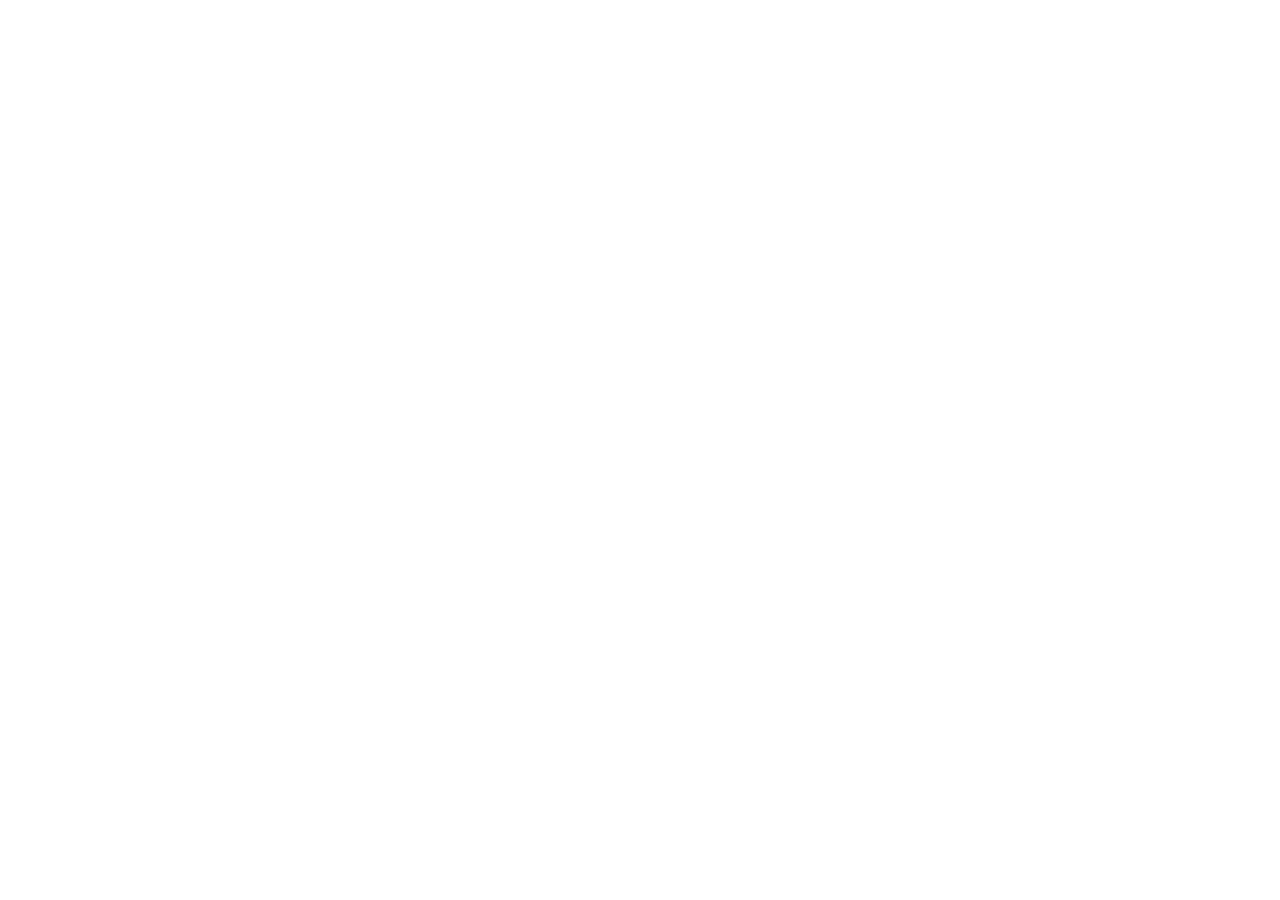
==== commit c6c979ee: "Add index.html for redirecting to ChemSymphoria" ====
--- a/index.html
+++ b/index.html
@@ -1,1235 +1,15 @@
+
 <!DOCTYPE html>
-<!-- saved from url=(0058)https://chemsymphoria20262.wixsite.com/chemsymphoria-20262 -->
-<html lang="en" style=""><head><meta http-equiv="Content-Type" content="text/html; charset=UTF-8">
-  
-  
-  <meta name="viewport" content="width=device-width, initial-scale=1" id="wixDesktopViewport">
-  <meta http-equiv="X-UA-Compatible" content="IE=edge">
-  <meta name="generator" content="Wix.com Website Builder">
-
-  <link rel="icon" sizes="192x192" href="https://www.wix.com/favicon.ico" type="image/x-icon">
-  <link rel="shortcut icon" href="https://www.wix.com/favicon.ico" type="image/x-icon">
-  <link rel="apple-touch-icon" href="https://www.wix.com/favicon.ico" type="image/x-icon">
-
-  <!-- Safari Pinned Tab Icon -->
-  <!-- <link rel="mask-icon" href="https://www.wix.com/favicon.ico"> -->
-
-  <!-- Segmenter Polyfill -->
-  <script src="./index_files/bundle.tracing.es5.min.js.download" crossorigin="anonymous"></script><script>
-    if (!window.Intl || !window.Intl.Segmenter) {
-      (function() {
-        var script = document.createElement('script');
-        script.src = 'https://static.parastorage.com/unpkg/@formatjs/intl-segmenter@11.7.10/polyfill.iife.js';
-        document.head.appendChild(script);
-      })();
-    }
-  </script>
-
-  <!-- Legacy Polyfills -->
-  <script nomodule="" src="./index_files/minified.js.download"></script>
-  <script nomodule="" src="./index_files/focus-within-polyfill.js.download"></script>
-
-  <!-- Performance API Polyfills -->
-  <script>
-  (function () {
-    var noop = function noop() {};
-    if ("performance" in window === false) {
-      window.performance = {};
-    }
-    window.performance.mark = performance.mark || noop;
-    window.performance.measure = performance.measure || noop;
-    if ("now" in window.performance === false) {
-      var nowOffset = Date.now();
-      if (performance.timing && performance.timing.navigationStart) {
-        nowOffset = performance.timing.navigationStart;
-      }
-      window.performance.now = function now() {
-        return Date.now() - nowOffset;
-      };
-    }
-  })();
-  </script>
-
-  
-    <!-- Essential Viewer Model -->
-    <script type="application/json" id="wix-essential-viewer-model">{"fleetConfig":{"fleetName":"thunderbolt-isolated-renderer","type":"Rollout","code":1},"mode":{"qa":false,"enableTestApi":false,"addAllServices":false,"debug":false,"ssrIndicator":false,"ssrOnly":false,"siteAssetsFallback":"enable","versionIndicator":false},"componentsLibrariesTopology":[{"artifactId":"editor-elements","namespace":"wixui","url":"https:\/\/static.parastorage.com\/services\/editor-elements\/1.15584.0"},{"artifactId":"editor-elements","namespace":"dsgnsys","url":"https:\/\/static.parastorage.com\/services\/editor-elements\/1.15584.0"}],"siteFeaturesConfigs":{"sessionManager":{"isRunningInDifferentSiteContext":false}},"language":{"userLanguage":"en"},"siteAssets":{"clientTopology":{"mediaRootUrl":"https:\/\/static.wixstatic.com","scriptsUrl":"static.parastorage.com","staticMediaUrl":"https:\/\/static.wixstatic.com\/media","staticAudioUrl":"https:\/\/music.wixstatic.com\/mp3","moduleRepoUrl":"https:\/\/static.parastorage.com\/unpkg","fileRepoUrl":"https:\/\/static.parastorage.com\/services","viewerAppsUrl":"https:\/\/viewer-apps.parastorage.com","viewerAssetsUrl":"https:\/\/viewer-assets.parastorage.com","siteAssetsUrl":"https:\/\/siteassets.parastorage.com","pageJsonServerUrls":["https:\/\/pages.parastorage.com","https:\/\/staticorigin.wixstatic.com","https:\/\/fallback.wix.com\/wix-html-editor-pages-webapp\/page"],"pathOfTBModulesInFileRepoForFallback":"wix-thunderbolt\/dist\/"}},"siteFeatures":["accessibilityBrowserZoom","appMonitoring","assetsLoader","builderComponent","builderContextProviders","builderModuleLoader","businessLoggerService","businessLogger","captcha","clickHandlerRegistrar","commonConfig","componentsRegistry","consentPolicyService","consentPolicy","cyclicTabbingService","cyclicTabbing","domSelectors","domStore","environmentService","environmentWixCodeSdk","environment","fedopsLoggerService","headAppenderService","interactions","lightbox","linkUtilsService","locationWixCodeSdk","mpaNavigation","multilingualService","namedSignalsService","navigationManager","navigationPhases","ooi","pagesService","pages","panorama","provideComponentService","provideCssService","renderer","rendererConfiguration","reporter","routerFetch","router","scrollRestoration","seoService","seoWixCodeSdk","seo","serviceRegistrar","sessionManager","siteBusinessLoggerService","siteConfigurationService","siteDeviceInfoService","siteEditorContextService","siteExperimentsService","siteInteractionsService","siteLocaleService","siteMembersWixCodeSdk","siteMembers","sitePagesService","siteProvideCssService","siteRendererConfigurationService","siteRenderingContextService","siteScrollBlockerService","siteScrollBlocker","siteSiteScrollBlockerService","siteTabbingService","siteUrlService","siteWixCodeSdk","speculationRules","ssrCache","stores","structureApi","styleUtilsService","thunderboltInitializer","tpaCommons","translations","urlService","usedPlatformApis","warmupData","windowMessageRegistrar","windowWixCodeSdk","wixCustomElementComponent","wixEmbedsApi","componentsLoader","componentsReact","platform"],"site":{"externalBaseUrl":"https:\/\/chemsymphoria20262.wixsite.com\/chemsymphoria-20262","isSEO":false},"media":{"staticMediaUrl":"https:\/\/static.wixstatic.com\/media","mediaRootUrl":"https:\/\/static.wixstatic.com\/","staticVideoUrl":"https:\/\/video.wixstatic.com\/","userDomainMediaPrefixes":[]},"requestUrl":"https:\/\/chemsymphoria20262.wixsite.com\/chemsymphoria-20262","rollout":{"siteAssetsVersionsRollout":false,"isDACRollout":0,"isTBRollout":true},"commonConfig":{"brand":"wix","host":"VIEWER","bsi":"","consentPolicy":{},"consentPolicyHeader":{},"siteRevision":"65","renderingFlow":"NONE","language":"en","locale":"en-in"},"interactionSampleRatio":0.01,"accessTokensUrl":"https:\/\/chemsymphoria20262.wixsite.com\/chemsymphoria-20262\/_api\/v1\/access-tokens","experiments":{"specs.thunderbolt.hardenFetchAndXHR":true,"specs.thunderbolt.securityExperiments":true,"specs.thunderbolt.allowWebpAvifTransforms":true,"specs.thunderbolt.browserCacheReload":true,"specs.thunderbolt.addIdAsClassName":true,"specs.thunderbolt.browserZoomMobileOnloadDetection":true,"specs.thunderbolt.customImageDomain":true}}</script>
-    <script>window.viewerModel = JSON.parse(document.getElementById('wix-essential-viewer-model').textContent)</script>
-  
-
-  <!-- Globals Definitions -->
-  <script>
-    (function () {
-      var now = Date.now()
-      var activationStart = 0
-      try {
-        var navEntry = performance.getEntriesByType('navigation')[0];
-        if (navEntry && navEntry.activationStart > 0) {
-          activationStart = navEntry.activationStart;
-        }
-      } catch (e) {}
-      window.initialTimestamps = {
-        initialTimestamp: now,
-        initialRequestTimestamp: Math.round(performance.timeOrigin ? performance.timeOrigin + activationStart : now - performance.now() + activationStart)
-      }
-
-      window.thunderboltTag = "QA_READY"
-      window.thunderboltVersion = "1.18205.0"
-    })();
-  </script>
-
-  <script>
-    window.commonConfig = viewerModel.commonConfig
-  </script>
-
-  
-  <!-- BEGIN handleAccessTokens bundle -->
-
-  <script data-url="https://static.parastorage.com/services/wix-thunderbolt/dist/handleAccessTokens.inline.3250797b.bundle.min.js">(()=>{"use strict";let e,t,r,o;var n={},i={};function l(e){var t=i[e];if(void 0!==t)return t.exports;var r=i[e]={exports:{}};return n[e](r,r.exports,l),r.exports}function a(e){let{context:t,property:r,value:o,enumerable:n=!0}=e,i=e.get,l=e.set;if(!r||void 0===o&&!i&&!l)return Error("property and value are required");let a=t||globalThis,s=a?.[r],u={};if(void 0!==o)u.value=o;else{if(i){let e=c(i);e&&(u.get=e)}if(l){let e=c(l);e&&(u.set=e)}}let p={...u,enumerable:n||!1,configurable:!1};void 0!==o&&(p.writable=!1);try{Object.defineProperty(a,r,p)}catch(e){return e instanceof TypeError?s:e}return s}function c(e,t){return"function"==typeof e?e:e?.async===!0&&"function"==typeof e.func?t?async function(t){return e.func(t)}:async function(){return e.func()}:"function"==typeof e?.func?e.func:void 0}l.rv=()=>"1.6.8",l.ruid="bundler=rspack@1.6.8";try{a({property:"strictDefine",value:a})}catch{}try{a({property:"defineStrictObject",value:function e(t){let{context:r,property:o,propertiesToExclude:n=[],skipPrototype:i=!1,hardenPrototypePropertiesToExclude:l=[]}=t;if(!o)return Error("property is required");let c=(r||globalThis)[o],p={},f=u(r,o);c&&("object"==typeof c||"function"==typeof c)&&Reflect.ownKeys(c).forEach(e=>{if(!n.includes(e)&&!s.includes(e)){let t=u(c,e);if(t&&(t.writable||t.configurable)){let{value:r,get:o,set:n,enumerable:i=!1}=t,l={};void 0!==r?l.value=r:o?l.get=o:n&&(l.set=n);try{let t=a({context:c,property:e,...l,enumerable:i});p[e]=t}catch(r){if(r instanceof TypeError)try{p[e]=t.value||t.get||t.set}catch{}else throw r}}}});let d={originalObject:c,originalProperties:p};if(!i&&c?.prototype!==void 0){let t=e({context:c,property:"prototype",propertiesToExclude:l,skipPrototype:!0});t instanceof Error||(d.originalPrototype=t?.originalObject,d.originalPrototypeProperties=t?.originalProperties)}return a({context:r,property:o,value:c,enumerable:f?.enumerable}),d}})}catch{}try{a({property:"defineStrictMethod",value:function(e,t){let r=(t||globalThis)[e],o=u(t||globalThis,e);return r&&o&&(o.writable||o.configurable)?(Object.freeze(r),a({context:globalThis,property:e,value:r})):r}})}catch{}var s=["toString","toLocaleString","valueOf","constructor","prototype"];function u(e,t){if(!(!e||!t))try{return Reflect.getOwnPropertyDescriptor(e,t)}catch{return}}function p(e){if("string"!=typeof e)return e;try{return decodeURIComponent(e).toLowerCase().trim()}catch{return e.toLowerCase().trim()}}function f(e,t){let r="";if("string"==typeof e)r=e.split("=")[0]?.trim()||"";else{if(!e||"string"!=typeof e.name)return!1;r=e.name}return t.has(p(r)||"")}function d(e,t){return("string"==typeof e?e.split(";").map(e=>e.trim()).filter(e=>e.length>0):e||[]).filter(e=>!f(e,t))}var y=null;function g(){return null===y&&(y=typeof Document>"u"?void 0:Object.getOwnPropertyDescriptor(Document.prototype,"cookie")),y}let b=(e,t)=>{try{let r=t?t.get.call(document):document.cookie;return r.split(";").map(e=>e.trim()).filter(t=>t?.startsWith(e))[0]?.split("=")[1]}catch(e){return""}},h=(e="",t="",r="/")=>`${e}=; ${t?`domain=${t};`:""} max-age=0; path=${r}; expires=Thu, 01 Jan 1970 00:00:01 GMT`;function m(e,t){try{return sessionStorage[e]("reload",t||"")}catch(e){console.error("ATS: Error calling sessionStorage:",e)}}var v=["true","b","c","new","enabled"];let w=[],S=(e,t)=>{let r;return w.includes(t)||!0===(r=e[t])||"string"==typeof r&&v.includes(r.toLowerCase())},T="client-session-bind",k="sec-fetch-unsupported",{experiments:x}=window.viewerModel,{cookie:E}=(e=new Set([T,"client-binding",k,"svSession","smSession","server-session-bind","wixSession2","wixSession3"].map(e=>e.toLowerCase())),a({context:document,property:"cookie",set:{func:t=>{var r,o;let n,i;return r=document,o=void 0,n=g(),i=p(t.split(";")[0]||"")||"",void([...e].every(e=>!i.startsWith(e.toLowerCase()))&&n?.set?n.set.call(r,t):o&&console.warn(o))}},get:{func:()=>(function(e,t){let r=g();if(!r?.get)throw Error("Cookie descriptor or getter not available");return d(r.get.call(e),t).join("; ")})(document,e)},enumerable:!0}),{cookieStore:function(e,t){if(!globalThis?.cookieStore)return;let r=globalThis.cookieStore.get.bind(globalThis.cookieStore),o=globalThis.cookieStore.getAll.bind(globalThis.cookieStore),n=globalThis.cookieStore.set.bind(globalThis.cookieStore),i=globalThis.cookieStore.delete.bind(globalThis.cookieStore);return a({context:globalThis.CookieStore.prototype,property:"get",value:async function(t){return f(("string"==typeof t?t:t.name)||"",e)?null:r.call(this,t)},enumerable:!0}),a({context:globalThis.CookieStore.prototype,property:"getAll",value:async function(){let t=await o.apply(this,Array.from(arguments));return d(t,e)},enumerable:!0}),a({context:globalThis.CookieStore.prototype,property:"set",value:async function(){let r=Array.from(arguments);if(!f(1===r.length?r[0].name:r[0],e))return n.apply(this,r);t&&console.warn(t)},enumerable:!0}),a({context:globalThis.CookieStore.prototype,property:"delete",value:async function(){let t=Array.from(arguments);if(!f(1===t.length?t[0].name:t[0],e))return i.apply(this,t)},enumerable:!0}),a({context:globalThis.cookieStore,property:"prototype",value:globalThis.CookieStore.prototype,enumerable:!1}),a({context:globalThis,property:"cookieStore",value:globalThis.cookieStore,enumerable:!0}),{get:r,getAll:o,set:n,delete:i}}(e,void 0),cookie:g()}),P="tbReady",C="security_overrideGlobals",{experiments:D,siteFeaturesConfigs:M,accessTokensUrl:O}=window.viewerModel,$={},j=(t=b(T,E),S(x,"specs.thunderbolt.browserCacheReload")&&(b(k,E)||t?m("removeItem"):function(){if("undefined"!=typeof window){let e=performance.getEntriesByType("navigation")[0];return"back_forward"===(e?.type||"")}return!1}()&&function(){let{counter:e}=function(){let e=m("getItem");if(e){let[t,r]=e.split("-"),o=r?parseInt(r,10):0;if(o>=3){let e=t?Number(t):0;if(Date.now()-e>6e4)return{counter:0}}return{counter:o}}return{counter:0}}();e<3?(function(e=1){m("setItem",`${Date.now()}-${e}`)}(e+1),window.location.reload()):console.error("ATS: Max reload attempts reached")}()),r=h(T),o=h(T,location.hostname),E.set.call(document,r),E.set.call(document,o),t);j&&($["client-binding"]=j);let A=fetch;addEventListener(P,function e(t){let{logger:r}=t.detail;try{window.tb.init({fetch:A,fetchHeaders:$})}catch(t){let e=Error("TB003");r.meter(`${C}_${e.message}`,{paramsOverrides:{errorType:C,eventString:e.message}}),window?.viewerModel?.mode.debug&&console.error(t)}finally{removeEventListener(P,e)}}),S(D,"specs.thunderbolt.hardenFetchAndXHR")||(window.fetchDynamicModel=()=>M.sessionManager.isRunningInDifferentSiteContext?Promise.resolve({}):fetch((()=>{try{let e="undefined"!=typeof WorkerGlobalScope&&self instanceof WorkerGlobalScope,t=globalThis?.parent!==globalThis,r=new URL(O,location.href);return(t||e)&&(r.searchParams.set("ifr",String(t)),r.searchParams.set("worker",String(e))),r.href}catch{return O}})(),{credentials:"same-origin",headers:$}).then(function(e){if(!e.ok)throw Error(`[${e.status}]${e.statusText}`);return e.json()}),window.dynamicModelPromise=window.fetchDynamicModel())})();
-//# sourceMappingURL=https://static.parastorage.com/services/wix-thunderbolt/dist/handleAccessTokens.inline.3250797b.bundle.min.js.map</script>
-
-<!-- END handleAccessTokens bundle -->
-
-<!-- BEGIN overrideGlobals bundle -->
-
-<script data-url="https://static.parastorage.com/services/wix-thunderbolt/dist/overrideGlobals.inline.b271af7d.bundle.min.js">(()=>{"use strict";var e={},t={};function r(o){var n=t[o];if(void 0!==n)return n.exports;var i=t[o]={exports:{}};return e[o](i,i.exports,r),i.exports}function o(e){let{context:t,property:r,value:o,enumerable:i=!0}=e,c=e.get,a=e.set;if(!r||void 0===o&&!c&&!a)return Error("property and value are required");let l=t||globalThis,s=l?.[r],u={};if(void 0!==o)u.value=o;else{if(c){let e=n(c);e&&(u.get=e)}if(a){let e=n(a);e&&(u.set=e)}}let p={...u,enumerable:i||!1,configurable:!1};void 0!==o&&(p.writable=!1);try{Object.defineProperty(l,r,p)}catch(e){return e instanceof TypeError?s:e}return s}function n(e,t){return"function"==typeof e?e:e?.async===!0&&"function"==typeof e.func?t?async function(t){return e.func(t)}:async function(){return e.func()}:"function"==typeof e?.func?e.func:void 0}r.rv=()=>"1.6.8",r.ruid="bundler=rspack@1.6.8";try{o({property:"strictDefine",value:o})}catch{}try{o({property:"defineStrictObject",value:c})}catch{}try{o({property:"defineStrictMethod",value:a})}catch{}var i=["toString","toLocaleString","valueOf","constructor","prototype"];function c(e){let{context:t,property:r,propertiesToExclude:n=[],skipPrototype:a=!1,hardenPrototypePropertiesToExclude:s=[]}=e;if(!r)return Error("property is required");let u=(t||globalThis)[r],p={},f=l(t,r);u&&("object"==typeof u||"function"==typeof u)&&Reflect.ownKeys(u).forEach(e=>{if(!n.includes(e)&&!i.includes(e)){let t=l(u,e);if(t&&(t.writable||t.configurable)){let{value:r,get:n,set:i,enumerable:c=!1}=t,a={};void 0!==r?a.value=r:n?a.get=n:i&&(a.set=i);try{let t=o({context:u,property:e,...a,enumerable:c});p[e]=t}catch(r){if(r instanceof TypeError)try{p[e]=t.value||t.get||t.set}catch{}else throw r}}}});let d={originalObject:u,originalProperties:p};if(!a&&u?.prototype!==void 0){let e=c({context:u,property:"prototype",propertiesToExclude:s,skipPrototype:!0});e instanceof Error||(d.originalPrototype=e?.originalObject,d.originalPrototypeProperties=e?.originalProperties)}return o({context:t,property:r,value:u,enumerable:f?.enumerable}),d}function a(e,t){let r=(t||globalThis)[e],n=l(t||globalThis,e);return r&&n&&(n.writable||n.configurable)?(Object.freeze(r),o({context:globalThis,property:e,value:r})):r}function l(e,t){if(!(!e||!t))try{return Reflect.getOwnPropertyDescriptor(e,t)}catch{return}}function s(e){return e.startsWith("//")&&/(?:[a-z0-9](?:[a-z0-9-]{0,61}[a-z0-9])?\.)+[a-z0-9][a-z0-9-]{0,61}[a-z0-9]/g.test(`${location.protocol}:${e}`)&&(e=`${location.protocol}${e}`),!e.startsWith("http")||new URL(e).hostname===location.hostname}function u(e){if("string"!=typeof e)return e;try{return decodeURIComponent(e).toLowerCase().trim()}catch{return e.toLowerCase().trim()}}function p(e,t){return e instanceof Headers?e.forEach((r,o)=>{f(o,t)||e.delete(o)}):Object.keys(e).forEach(r=>{f(r,t)||delete e[r]}),e}function f(e,t){return!t.has(u(e)||"")}function d(e,t){let r=!0,o=u(function(e){let t,r;if(globalThis.Request&&e instanceof Request)t=e.url;else if("function"==typeof e?.toString)t=e.toString();else throw Error("Unsupported type for url");try{return new URL(t).pathname}catch{return(r=t.replace(/#.+/gi,"").split("?").shift()).startsWith("/")?r:`/${r}`}}(e));return o&&t.some(e=>o.includes(e))&&(r=!1),r}var y=["true","b","c","new","enabled"];let b=[],g=(e,t)=>{let r;return b.includes(t)||!0===(r=e[t])||"string"==typeof r&&y.includes(r.toLowerCase())};performance.mark("overrideGlobals started");let{experiments:m}=window.viewerModel,v=g(m,"specs.thunderbolt.securityExperiments");try{let e,t;!function(){let e=globalThis.open,t=document.open;function r(t,r,o){let n="string"!=typeof t,i=e.call(window,t,r,o);return n||t&&s(t)?{}:i}o({property:"open",value:r,context:globalThis,enumerable:!0}),o({property:"open",value:function(e,o,n){return e?r(e,o,n):t.call(document,e||"",o||"",n||"")},context:document,enumerable:!0})}(),v&&function(){let e=document.createElement,t=Element.prototype.setAttribute,r=Element.prototype.setAttributeNS,n=Element.prototype.removeAttribute,i=(Object.getOwnPropertyDescriptor(HTMLIFrameElement.prototype,"contentWindow")?.get,Object.getOwnPropertyDescriptor(HTMLIFrameElement.prototype,"src")),c=i?.get,a=i?.set,l=Object.getOwnPropertyDescriptor(HTMLIFrameElement.prototype,"sandbox")?.get,s=DOMTokenList.prototype.add,p=DOMTokenList.prototype.remove,f=DOMTokenList.prototype.toggle,d=DOMTokenList.prototype.replace,y=Object.getOwnPropertyDescriptor(DOMTokenList.prototype,"value"),b=y?.get,g=y?.set,m=new WeakSet;o({property:"createElement",context:document,value:function(n,i){let c=e.call(document,n,i);return"iframe"===u(n)&&(o({property:"srcdoc",context:c,get:()=>"",set:()=>{console.warn("`srcdoc` is not allowed in iframe elements.")}}),o({property:"setAttribute",context:c,value:function(e,r){if("srcdoc"===e.toLowerCase())return void console.warn("`srcdoc` attribute is not allowed to be set.");t.call(c,e,r);e.toLowerCase()},enumerable:!1}),o({property:"setAttributeNS",context:c,value:function(e,t,o){if("srcdoc"===t.toLowerCase())return void console.warn("`srcdoc` attribute is not allowed to be set.");r.call(c,e,t,o);t.toLowerCase()},enumerable:!1})),c},enumerable:!0})}(),g(m,"specs.thunderbolt.hardenFetchAndXHR")&&v&&function(e,t,r){let n=fetch,i=XMLHttpRequest,c=new Set(t);function a(){let t=new i,o=t.open,n=t.setRequestHeader;return t.open=function(){let n=Array.from(arguments),i=n[1];if(n.length<2||d(i,e))return o.apply(t,n);throw Error(r||`Request not allowed for path ${i}`)},t.setRequestHeader=function(e,r){f(decodeURIComponent(e),c)&&n.call(t,e,r)},t}o({property:"fetch",value:function(){var t;let o=(t=arguments,globalThis.Request&&t[0]instanceof Request&&t[0]?.headers?p(t[0].headers,c):t[1]?.headers&&p(t[1].headers,c),t);return d(arguments[0],e)?n.apply(globalThis,Array.from(o)):new Promise((e,t)=>{let o=Error(r||`Request not allowed for path ${arguments[0]}`);t(o)})},enumerable:!0}),o({property:"XMLHttpRequest",value:a,enumerable:!0}),Object.keys(i).forEach(e=>{a[e]=i[e]})}(["/_api/v1/access-tokens","/_api/v2/dynamicmodel","/_api/one-app-session-web/v3/businesses"],["client-binding"]),function(){if(navigator&&"serviceWorker"in navigator)navigator.serviceWorker.register,o({context:navigator.serviceWorker,property:"register",value:function(){console.log("Service worker registration is not allowed")},enumerable:!0})}(),e=[],t=(t=[]).concat(["TextEncoder","TextDecoder"]),v&&(t=t.concat(["XMLHttpRequestEventTarget","EventTarget"])),t=t.concat(["URL","JSON"]),v&&(e=e.concat(["addEventListener","removeEventListener"])),e=e.concat(["encodeURI","encodeURIComponent","decodeURI","decodeURIComponent"]),t=t.concat(["String","Number"]),v&&t.push("Object"),t=t.concat(["Reflect"]),e.forEach(e=>{a(e),["addEventListener","removeEventListener"].includes(e)&&a(e,document)}),t.forEach(e=>{c({property:e})}),v&&function(){return e("setTimeout",0,globalThis),e("setInterval",0,globalThis);function e(e,t,r){let n=r||globalThis,i=n[e];if(!i||"function"!=typeof i)throw Error(`Function ${e} not found or is not a function`);o({property:e,value:function(){let r=Array.from(arguments);if("string"!=typeof r[t])return i.apply(n,r);console.warn(`Calling ${e} with a String Argument at index ${t} is not allowed`)},context:r,enumerable:!0})}}()}catch(t){window?.viewerModel?.mode.debug&&console.error(t);let e=Error("TB006");window.fedops?.reportError(e,"security_overrideGlobals"),window.Sentry?window.Sentry.captureException(e):globalThis.defineStrictProperty("sentryBuffer",[e],window,!1)}performance.mark("overrideGlobals ended")})();
-//# sourceMappingURL=https://static.parastorage.com/services/wix-thunderbolt/dist/overrideGlobals.inline.b271af7d.bundle.min.js.map</script>
-
-<!-- END overrideGlobals bundle -->
-
-  
-
-  
-  <script>
-    window.commonConfig = viewerModel.commonConfig
-
-	
-  </script>
-
-  <!-- Initial CSS -->
-  <style data-url="https://static.parastorage.com/services/wix-thunderbolt/dist/main.d189c0b1.min.css">@keyframes slide-horizontal-new{0%{transform:translate(100%)}}@keyframes slide-horizontal-old{80%{opacity:1}to{opacity:0;transform:translate(-100%)}}@keyframes slide-vertical-new{0%{transform:translateY(-100%)}}@keyframes slide-vertical-old{80%{opacity:1}to{opacity:0;transform:translateY(100%)}}@keyframes out-in-new{0%{opacity:0}}@keyframes out-in-old{to{opacity:0}}:root:active-view-transition{view-transition-name:none}:root:active-view-transition::view-transition-group(*){animation:none}:root:active-view-transition::view-transition-old(*){animation:none}:root:active-view-transition::view-transition-new(*){animation:none}:root::view-transition{pointer-events:none}:root:active-view-transition #SITE_HEADER{view-transition-name:header-group}:root:active-view-transition #WIX_ADS{view-transition-name:wix-ads-group}:root:active-view-transition #SITE_FOOTER{view-transition-name:footer-group}:root:active-view-transition #BACKGROUND_GROUP_TRANSITION_GROUP>div{view-transition-name:background-group}:root:active-view-transition::view-transition-old(*.login-social-bar){display:none}:root:active-view-transition::view-transition-group(page-group){pointer-events:all;cursor:wait;animation:revert;animation-duration:.6s}:root:active-view-transition::view-transition-old(page-group){pointer-events:all;cursor:wait;animation:revert;animation-duration:.6s}:root:active-view-transition::view-transition-new(page-group){pointer-events:all;cursor:wait;animation:revert;animation-duration:.6s}:root:active-view-transition-type(SlideHorizontal)::view-transition-old(page-group){mix-blend-mode:normal;animation:.6s cubic-bezier(.83,0,.17,1) forwards slide-horizontal-old}:root:active-view-transition-type(SlideHorizontal)::view-transition-new(page-group){mix-blend-mode:normal;animation:.6s cubic-bezier(.83,0,.17,1) backwards slide-horizontal-new}:root:active-view-transition-type(SlideVertical)::view-transition-old(page-group){mix-blend-mode:normal;animation:.6s cubic-bezier(.83,0,.17,1) forwards slide-vertical-old}:root:active-view-transition-type(SlideVertical)::view-transition-new(page-group){mix-blend-mode:normal;animation:.6s cubic-bezier(.83,0,.17,1) backwards slide-vertical-new}:root:active-view-transition-type(OutIn)::view-transition-old(page-group){animation:.35s cubic-bezier(.22,1,.36,1) forwards out-in-old}:root:active-view-transition-type(OutIn)::view-transition-new(page-group){animation:.35s cubic-bezier(.64,0,.78,0) .35s backwards out-in-new}@media (prefers-reduced-motion:reduce){::view-transition-group(*){animation:none!important}::view-transition-old(*){animation:none!important}::view-transition-new(*){animation:none!important}}html,body{vertical-align:baseline;background:0 0;border:0;outline:0;margin:0;padding:0}body{--scrollbar-width:0px;-webkit-text-size-adjust:100%;-moz-text-size-adjust:100%;-ms-text-size-adjust:100%;text-size-adjust:100%;font-family:Arial,Helvetica,sans-serif;font-size:10px}html,body{height:100%}body{overflow-x:auto;overflow-y:scroll}body:not(.responsive) #site-root{width:100%;min-width:var(--site-width)}body:not([data-js-loaded]) [data-hide-prejs]{visibility:hidden}interact-element{display:contents}#SITE_CONTAINER{position:relative}:root{--one-unit:1vw;--section-max-width:9999px;--spx-stopper-max:9999px;--spx-stopper-min:0px;--browser-zoom:1}@supports ((-webkit-appearance:none)) and (stroke-color:transparent){:root{--safari-sticky-fix:opacity;--experimental-safari-sticky-fix:translateZ(0)}}@supports (container-type:inline-size){:root{--one-unit:1cqw}}[id^=oldHoverBox-]{mix-blend-mode:plus-lighter;transition:opacity .5s,visibility .5s}[data-mesh-id$=inlineContent-gridContainer]:has(>[id^=oldHoverBox-]){isolation:isolate}
-/*# sourceMappingURL=https://static.parastorage.com/services/wix-thunderbolt/dist/main.d189c0b1.min.css.map*/</style>
-<style data-url="https://static.parastorage.com/services/wix-thunderbolt/dist/main.renderer.d1b87f2e.min.css">div,span,applet,object,iframe,h1,h2,h3,h4,h5,h6,p,blockquote,pre,a,abbr,acronym,address,big,cite,code,del,dfn,em,font,img,ins,kbd,q,s,samp,small,strike,strong,sub,sup,tt,var,b,u,i,center,dl,dt,dd,ol,ul,li,fieldset,form,label,legend,table,caption,tbody,tfoot,thead,tr,th,td,nav,button,section,header,footer,title{vertical-align:baseline;background:0 0;border:0;outline:0;margin:0;padding:0}textarea,input,select{box-sizing:border-box;font-family:Helvetica,Arial,sans-serif}ol,ul{list-style:none}blockquote,q{quotes:none}ins{text-decoration:none}del{text-decoration:line-through}table{border-collapse:collapse;border-spacing:0}a{cursor:pointer;text-decoration:none}.testStyles{overflow-y:hidden}.reset-button{color:inherit;font:inherit;-webkit-appearance:none;-webkit-user-select:none;-moz-user-select:none;-ms-user-select:none;background:0 0;border:0;outline:0;padding:0;line-height:normal;overflow:visible}:focus{outline:none}body.device-mobile-optimized:not(.disable-site-overflow){overflow-x:hidden;overflow-y:scroll}body.device-mobile-optimized:not(.responsive) #SITE_CONTAINER{width:320px;margin-left:auto;margin-right:auto;position:relative;overflow-x:visible}body.device-mobile-optimized:not(.responsive):not(.blockSiteScrolling) #SITE_CONTAINER{margin-top:0}body.device-mobile-optimized>*{max-width:100%!important}body.device-mobile-optimized #site-root{overflow:hidden}@supports (overflow:clip){body.device-mobile-optimized #site-root{overflow:clip}}body.device-mobile-non-optimized #SITE_CONTAINER #site-root{overflow:clip}body.device-mobile-non-optimized.fullScreenMode{background-color:#5f6360}body.device-mobile-non-optimized.fullScreenMode #site-root,body.device-mobile-non-optimized.fullScreenMode #SITE_BACKGROUND,body.device-mobile-non-optimized.fullScreenMode #MOBILE_ACTIONS_MENU,body.fullScreenMode #WIX_ADS{visibility:hidden}body.fullScreenMode{overflow:hidden!important}body.fullScreenMode.device-mobile-optimized #TINY_MENU{opacity:0;pointer-events:none}body.fullScreenMode-scrollable.device-mobile-optimized{overflow-x:hidden!important;overflow-y:auto!important}body.fullScreenMode-scrollable.device-mobile-optimized #site-root,body.fullScreenMode-scrollable.device-mobile-optimized #masterPage{overflow:hidden!important}body.fullScreenMode-scrollable.device-mobile-optimized #masterPage,body.fullScreenMode-scrollable.device-mobile-optimized #SITE_BACKGROUND{height:auto!important}body.fullScreenMode-scrollable.device-mobile-optimized #masterPage.mesh-layout{height:0!important}body.blockSiteScrolling,body.siteScrollingBlocked{width:100%;position:fixed}body.siteScrollingBlockedIOSFix{overflow:hidden!important}body.blockSiteScrolling #SITE_CONTAINER{margin-top:calc(var(--blocked-site-scroll-margin-top)*-1)}#site-root{top:var(--wix-ads-height);min-height:100%;margin:0 auto;position:relative}#site-root img:not([src]){visibility:hidden}#site-root svg img:not([src]){visibility:visible}.auto-generated-link{color:inherit}#SCROLL_TO_TOP,#SCROLL_TO_BOTTOM{height:0}.has-click-trigger{cursor:pointer}.fullScreenOverlay{z-index:1005;justify-content:center;display:flex;position:fixed;top:-60px;bottom:0;left:0;right:0;overflow-y:hidden}.fullScreenOverlay>.fullScreenOverlayContent{margin:0 auto;position:absolute;top:60px;bottom:0;left:0;right:0;overflow:hidden;transform:translateZ(0)}[data-mesh-id$=inlineContent],[data-mesh-id$=centeredContent],[data-mesh-id$=form]{pointer-events:none;position:relative}[data-mesh-id$=-gridWrapper],[data-mesh-id$=-rotated-wrapper]{pointer-events:none}[data-mesh-id$=-gridContainer]>*,[data-mesh-id$=-rotated-wrapper]>*,[data-mesh-id$=inlineContent]>:not([data-mesh-id$=-gridContainer]){pointer-events:auto}.device-mobile-optimized #masterPage.mesh-layout #SOSP_CONTAINER_CUSTOM_ID{-ms-grid-row:2;grid-area:2/1/3/2;position:relative}#masterPage.mesh-layout{display:-ms-grid;-ms-grid-rows:max-content max-content min-content max-content;-ms-grid-columns:100%;grid-template-rows:max-content max-content min-content max-content;grid-template-columns:100%;justify-content:stretch;align-items:start;display:grid}#masterPage.mesh-layout #SITE_HEADER_WRAPPER,#masterPage.mesh-layout #SITE_HEADER-placeholder,#masterPage.mesh-layout #SOSP_CONTAINER_CUSTOM_ID[data-state~=mobileView],#masterPage.mesh-layout #PAGES_CONTAINER,#masterPage.mesh-layout #soapBeforePagesContainer,#masterPage.mesh-layout #soapAfterPagesContainer,#masterPage.mesh-layout #SITE_FOOTER_WRAPPER,#masterPage.mesh-layout #SITE_FOOTER-placeholder{-ms-grid-column:1;-ms-grid-row-align:start;-ms-grid-column-align:start}#masterPage.mesh-layout #SITE_HEADER_WRAPPER,#masterPage.mesh-layout #SITE_HEADER-placeholder{-ms-grid-row:1;grid-area:1/1/2/2}#masterPage.mesh-layout #PAGES_CONTAINER,#masterPage.mesh-layout #soapBeforePagesContainer,#masterPage.mesh-layout #soapAfterPagesContainer{-ms-grid-row:3;grid-area:3/1/4/2}#masterPage.mesh-layout #soapBeforePagesContainer,#masterPage.mesh-layout #soapAfterPagesContainer{width:100%}#masterPage.mesh-layout #PAGES_CONTAINER{align-self:stretch}#masterPage.mesh-layout main#PAGES_CONTAINER{display:block}#masterPage.mesh-layout #SITE_FOOTER_WRAPPER,#masterPage.mesh-layout #SITE_FOOTER-placeholder{-ms-grid-row:4;grid-area:4/1/5/2}#masterPage.mesh-layout [data-mesh-id=PAGES_CONTAINERcenteredContent],#masterPage.mesh-layout [data-mesh-id=PAGES_CONTAINERinlineContent],#masterPage.mesh-layout #SITE_PAGES{height:100%}#masterPage.mesh-layout.desktop>*{width:100%}#masterPage.mesh-layout #SITE_PAGES,#masterPage.mesh-layout #SITE_HEADER_WRAPPER,#masterPage.mesh-layout #SITE_FOOTER_WRAPPER,#masterPage.mesh-layout #PAGES_CONTAINER,#masterPage.mesh-layout #masterPageinlineContent,#masterPage.mesh-layout #SITE_FOOTER,#masterPage.mesh-layout #SITE_HEADER{position:relative}#masterPage.mesh-layout #SITE_HEADER{grid-area:1/1/2/2}#masterPage.mesh-layout #SITE_FOOTER{grid-area:4/1/5/2}#masterPage.mesh-layout.overflow-x-clip #SITE_HEADER,#masterPage.mesh-layout.overflow-x-clip #SITE_FOOTER{overflow-x:clip}[data-z-counter]{z-index:0}[data-z-counter="0"]{z-index:auto}.wixSiteProperties{-webkit-font-smoothing:antialiased;-moz-osx-font-smoothing:grayscale}:root{--wst-button-color-fill-primary:rgb(var(--color_48));--wst-button-color-border-primary:rgb(var(--color_49));--wst-button-color-text-primary:rgb(var(--color_50));--wst-button-color-fill-primary-hover:rgb(var(--color_51));--wst-button-color-border-primary-hover:rgb(var(--color_52));--wst-button-color-text-primary-hover:rgb(var(--color_53));--wst-button-color-fill-primary-disabled:rgb(var(--color_54));--wst-button-color-border-primary-disabled:rgb(var(--color_55));--wst-button-color-text-primary-disabled:rgb(var(--color_56));--wst-button-color-fill-secondary:rgb(var(--color_57));--wst-button-color-border-secondary:rgb(var(--color_58));--wst-button-color-text-secondary:rgb(var(--color_59));--wst-button-color-fill-secondary-hover:rgb(var(--color_60));--wst-button-color-border-secondary-hover:rgb(var(--color_61));--wst-button-color-text-secondary-hover:rgb(var(--color_62));--wst-button-color-fill-secondary-disabled:rgb(var(--color_63));--wst-button-color-border-secondary-disabled:rgb(var(--color_64));--wst-button-color-text-secondary-disabled:rgb(var(--color_65));--wst-color-fill-base-1:rgb(var(--color_36));--wst-color-fill-base-2:rgb(var(--color_37));--wst-color-fill-base-shade-1:rgb(var(--color_38));--wst-color-fill-base-shade-2:rgb(var(--color_39));--wst-color-fill-base-shade-3:rgb(var(--color_40));--wst-color-fill-accent-1:rgb(var(--color_41));--wst-color-fill-accent-2:rgb(var(--color_42));--wst-color-fill-accent-3:rgb(var(--color_43));--wst-color-fill-accent-4:rgb(var(--color_44));--wst-color-fill-background-primary:rgb(var(--color_11));--wst-color-fill-background-secondary:rgb(var(--color_12));--wst-color-text-primary:rgb(var(--color_15));--wst-color-text-secondary:rgb(var(--color_14));--wst-color-action:rgb(var(--color_18));--wst-color-disabled:rgb(var(--color_39));--wst-color-title:rgb(var(--color_45));--wst-color-subtitle:rgb(var(--color_46));--wst-color-line:rgb(var(--color_47));--wst-font-style-h2:var(--font_2);--wst-font-style-h3:var(--font_3);--wst-font-style-h4:var(--font_4);--wst-font-style-h5:var(--font_5);--wst-font-style-h6:var(--font_6);--wst-font-style-body-large:var(--font_7);--wst-font-style-body-medium:var(--font_8);--wst-font-style-body-small:var(--font_9);--wst-font-style-body-x-small:var(--font_10);--wst-color-custom-1:rgb(var(--color_13));--wst-color-custom-2:rgb(var(--color_16));--wst-color-custom-3:rgb(var(--color_17));--wst-color-custom-4:rgb(var(--color_19));--wst-color-custom-5:rgb(var(--color_20));--wst-color-custom-6:rgb(var(--color_21));--wst-color-custom-7:rgb(var(--color_22));--wst-color-custom-8:rgb(var(--color_23));--wst-color-custom-9:rgb(var(--color_24));--wst-color-custom-10:rgb(var(--color_25));--wst-color-custom-11:rgb(var(--color_26));--wst-color-custom-12:rgb(var(--color_27));--wst-color-custom-13:rgb(var(--color_28));--wst-color-custom-14:rgb(var(--color_29));--wst-color-custom-15:rgb(var(--color_30));--wst-color-custom-16:rgb(var(--color_31));--wst-color-custom-17:rgb(var(--color_32));--wst-color-custom-18:rgb(var(--color_33));--wst-color-custom-19:rgb(var(--color_34));--wst-color-custom-20:rgb(var(--color_35))}.wix-presets-wrapper{display:contents}.builder-root{box-sizing:border-box}
-/*# sourceMappingURL=https://static.parastorage.com/services/wix-thunderbolt/dist/main.renderer.d1b87f2e.min.css.map*/</style>
-
-  <meta name="format-detection" content="telephone=no">
-  <meta name="skype_toolbar" content="skype_toolbar_parser_compatible">
-  
-  
-
-  
-
-  
-      <!--pageHtmlEmbeds.head start-->
-      <script type="wix/htmlEmbeds" id="pageHtmlEmbeds.head start"></script>
-    
-      <script type="wix/htmlEmbeds" id="pageHtmlEmbeds.head end"></script>
-      <!--pageHtmlEmbeds.head end-->
-  
-
-  <!-- head performance data start -->
-  
-  <!-- head performance data end -->
-  
-
-    
-
-  
-  <style id="a11y-contrast">
-    @media (forced-colors: active) {
-      #SITE_CONTAINER.focus-ring-active
-        :not(.has-custom-focus):not(.ignore-focus):not([tabindex='-1']):focus,
-      #SITE_CONTAINER.focus-ring-active
-        :not(.has-custom-focus):not(.ignore-focus):not([tabindex='-1']):focus
-        ~ .wixSdkShowFocusOnSibling {
-        outline: 2px solid CanvasText;
-        outline-offset: 2px;
-      }
-    }
-  </style>
-  
-
-  <script id="wix-skip-played-animations-setup">
-    (function() {
-        var navEntry = performance.getEntriesByType('navigation')[0];
-        if (navEntry && navEntry.type === 'reload') {
-            return;
-        }
-        if ('PageRevealEvent' in window) {
-            window.__pageRevealPromise = new Promise(function(resolve) {
-                window.addEventListener('pagereveal', resolve, { once: true });
-            });
-        } else {
-            window.__pageRevealPromise = Promise.resolve();
-        }
-    })();
-  </script>
-
-<meta http-equiv="X-Wix-Meta-Site-Id" content="53c310b5-78e0-4664-a72d-63a89e94e3f4">
-<meta http-equiv="X-Wix-Application-Instance-Id" content="13999d69-ecc3-480a-ac8a-9aba9a9c2c31">
-
-    <meta http-equiv="X-Wix-Published-Version" content="65">
-
-
-
-    <meta http-equiv="etag" content="bug">
-
-<!-- render-head end -->
-
-<style data-href="https://static.parastorage.com/services/editor-elements-library/dist/thunderboltBuilder/rb_wixui.thunderboltBuilder[BackgroundGroup].9d6a4d62.min.css">.XWeqiF{opacity:0}.bWoigz{opacity:1;transition:opacity var(--transition-duration) cubic-bezier(.37, 0, .63, 1)}.HTrn1j{opacity:1}.sAGPNe{opacity:0;transition:opacity var(--transition-duration) cubic-bezier(.37, 0, .63, 1)}.cCFKrw{opacity:0}.yifJnQ{opacity:1;transition:opacity var(--transition-duration) cubic-bezier(.64, 0, .78, 0)}._mj5qU{opacity:1}.gG6uhp{opacity:0;transition:opacity var(--transition-duration) cubic-bezier(.22, 1, .36, 1)}.k0CnHT{transform:translate(100%)}.URQNsX{transition:transform var(--transition-duration) cubic-bezier(.87, 0, .13, 1);transform:translate(0)}.CCwVTE{transform:translate(0)}.TX_1qK{transition:transform var(--transition-duration) cubic-bezier(.87, 0, .13, 1);transform:translate(-100%)}.JMRv7x{transform:translate(-100%)}.AOzCGi{transition:transform var(--transition-duration) cubic-bezier(.87, 0, .13, 1);transform:translate(0)}.WzSMGx{transform:translate(0)}.I76Pz6{transition:transform var(--transition-duration) cubic-bezier(.87, 0, .13, 1);transform:translate(100%)}.bX95uQ{transform:translateY(100%)}.Ogwj62{transition:transform var(--transition-duration) cubic-bezier(.87, 0, .13, 1);transform:translateY(0)}.GdyWfW{transform:translateY(0)}.YxqFze{transition:transform var(--transition-duration) cubic-bezier(.87, 0, .13, 1);transform:translateY(-100%)}.NrDww4{transform:translateY(-100%)}.ciVV17{transition:transform var(--transition-duration) cubic-bezier(.87, 0, .13, 1);transform:translateY(0)}.BMKrqh{transform:translateY(0)}.jNxMkI{transition:transform var(--transition-duration) cubic-bezier(.87, 0, .13, 1);transform:translateY(100%)}</style>
-<style data-href="https://static.parastorage.com/services/editor-elements-library/dist/thunderboltBuilder/rb_wixui.thunderboltBuilder[FreemiumBannerOdeditor].5e491cb9.min.css">.ub230c{display:var(--display);--display:flex;width:100%;z-index:var(--above-all-z-index);box-sizing:border-box;background-color:#fff;justify-content:center;position:fixed;top:0;box-shadow:0 2px 12px #a4a8c033}.ub230c.iF3M3J{direction:rtl}.ub230c.aD8jGL{direction:ltr}.ub230c.CjFky3{background-color:red;border:none}.ub230c>.ak8WKZ{justify-content:center;align-items:center;width:100%;display:flex}.ub230c>.ak8WKZ>.vY4Tm1{color:#000;flex-shrink:0;align-items:center;display:flex}.ub230c>.ak8WKZ:hover>.vY4Tm1{color:#333850}.bcTg04{text-align:center;--color:#000;letter-spacing:0;background-color:#fff;column-gap:4px;width:100%;padding-block:8px;font-family:Wix Madefor Text,Madefor,sans-serif;font-size:14px;font-weight:400;line-height:18px;position:absolute;top:0;left:0}.bcTg04:hover{--color:#00e}.yxZj1H{z-index:var(--above-all-z-index);background-color:#fff;height:34px;position:fixed;top:0}.HMMJm5{column-gap:4px;color:var(--color)!important}.vjUrmX{padding-block-start:3px}</style>
-<style data-href="https://static.parastorage.com/services/editor-elements-library/dist/thunderboltBuilder/rb_wixui.thunderboltBuilder[Anchor].756d9525.min.css">.qe3oTb{pointer-events:none;white-space:nowrap;padding:0;overflow:hidden}.TvbeET{display:none}</style>
-<style data-href="https://static.parastorage.com/services/editor-elements-library/dist/thunderboltBuilder/rb_wixui.thunderboltBuilder[SkipToContentButton].c9649c22.min.css">.BqYkvS{pointer-events:none;z-index:9999;color:#116dff;opacity:0;cursor:pointer;background:#fff;border-radius:24px;width:0;height:0;margin-left:-94px;padding:0 24px;font-family:Helvetica,Arial,メイリオ,meiryo,ヒラギノ角ゴ pro w3,hiragino kaku gothic pro,sans-serif;font-size:14px;position:absolute;top:60px;left:50%}.BqYkvS:focus{opacity:1;pointer-events:auto;border:2px solid;width:auto;height:40px}</style>
-<style data-href="https://static.parastorage.com/services/editor-elements-library/dist/thunderboltBuilder/rb_wixui.thunderboltBuilder[PageGroup].fc1c52a7.min.css">.XWeqiF{opacity:0}.bWoigz{opacity:1;transition:opacity var(--transition-duration) cubic-bezier(.37, 0, .63, 1)}.HTrn1j{opacity:1}.sAGPNe{opacity:0;transition:opacity var(--transition-duration) cubic-bezier(.37, 0, .63, 1)}.cCFKrw{opacity:0}.yifJnQ{opacity:1;transition:opacity var(--transition-duration) cubic-bezier(.64, 0, .78, 0)}._mj5qU{opacity:1}.gG6uhp{opacity:0;transition:opacity var(--transition-duration) cubic-bezier(.22, 1, .36, 1)}.k0CnHT{transform:translate(100%)}.URQNsX{transition:transform var(--transition-duration) cubic-bezier(.87, 0, .13, 1);transform:translate(0)}.CCwVTE{transform:translate(0)}.TX_1qK{transition:transform var(--transition-duration) cubic-bezier(.87, 0, .13, 1);transform:translate(-100%)}.JMRv7x{transform:translate(-100%)}.AOzCGi{transition:transform var(--transition-duration) cubic-bezier(.87, 0, .13, 1);transform:translate(0)}.WzSMGx{transform:translate(0)}.I76Pz6{transition:transform var(--transition-duration) cubic-bezier(.87, 0, .13, 1);transform:translate(100%)}.bX95uQ{transform:translateY(100%)}.Ogwj62{transition:transform var(--transition-duration) cubic-bezier(.87, 0, .13, 1);transform:translateY(0)}.GdyWfW{transform:translateY(0)}.YxqFze{transition:transform var(--transition-duration) cubic-bezier(.87, 0, .13, 1);transform:translateY(-100%)}.NrDww4{transform:translateY(-100%)}.ciVV17{transition:transform var(--transition-duration) cubic-bezier(.87, 0, .13, 1);transform:translateY(0)}.BMKrqh{transform:translateY(0)}.jNxMkI{transition:transform var(--transition-duration) cubic-bezier(.87, 0, .13, 1);transform:translateY(100%)}body:not(.responsive) .Y3K28_{overflow-x:clip}:root:active-view-transition .Y3K28_{view-transition-name:page-group}.uvik8H{grid-template-rows:1fr;grid-template-columns:1fr;height:100%;display:grid}.uvik8H>div{grid-area:1/1/2/2;place-self:stretch stretch!important}</style>
-<style data-href="https://static.parastorage.com/services/editor-elements-library/dist/thunderboltBuilder/rb_wixui.thunderboltBuilder[HeaderContainer_TransparentScreen].4a55fd3f.min.css">.CNHfeA{width:100%;position:absolute;inset:0}.ZfNvr6{transition:all .2s ease-in;transform:translateY(-100%)}.ICcIQy{transition:all .2s}.xL7MJu{opacity:0;transition:all .2s ease-in}.xL7MJu.Dbjboh{pointer-events:none}.xg8z1A{opacity:1;transition:all .2s}.G6vvJF{width:100%;height:auto;position:relative}.ZgDNL8{width:100%;position:relative}body:not(.device-mobile-optimized) ._c_gnD,:host(:not(.device-mobile-optimized)) ._c_gnD{margin-left:calc((100% - var(--site-width))/2);width:var(--site-width)}.HQtdHX[data-focuscycled=active]{outline:1px solid #0000}.HQtdHX[data-focuscycled=active]:not(:focus-within){outline:2px solid #0000;transition:outline 10ms}.HQtdHX ._c_gnD{position:absolute;inset:0}</style>
-<style data-href="https://static.parastorage.com/services/editor-elements-library/dist/thunderboltBuilder/rb_wixui.thunderboltBuilder[FooterContainer_TransparentScreen].4a55fd3f.min.css">.CNHfeA{width:100%;position:absolute;inset:0}.ZfNvr6{transition:all .2s ease-in;transform:translateY(-100%)}.ICcIQy{transition:all .2s}.xL7MJu{opacity:0;transition:all .2s ease-in}.xL7MJu.Dbjboh{pointer-events:none}.xg8z1A{opacity:1;transition:all .2s}.G6vvJF{width:100%;height:auto;position:relative}.ZgDNL8{width:100%;position:relative}body:not(.device-mobile-optimized) ._c_gnD,:host(:not(.device-mobile-optimized)) ._c_gnD{margin-left:calc((100% - var(--site-width))/2);width:var(--site-width)}.HQtdHX[data-focuscycled=active]{outline:1px solid #0000}.HQtdHX[data-focuscycled=active]:not(:focus-within){outline:2px solid #0000;transition:outline 10ms}.HQtdHX ._c_gnD{position:absolute;inset:0}</style>
-<style data-href="https://static.parastorage.com/services/editor-elements-library/dist/thunderboltBuilder/rb_wixui.thunderboltBuilder[Page_ResponsivePageWithColorBG].3245ab0d.min.css">.ETqrjz .g0IvTF{background-color:rgba(var(--bg,var(--color_11,color_11)),var(--alpha-bg,1));position:absolute;inset:0;overflow:hidden}</style>
-<style data-href="https://static.parastorage.com/services/editor-elements-library/dist/thunderboltBuilder/rb_wixui.thunderboltBuilder[ResponsiveContainer].00874df4.min.css">.ku1hVK{border-radius:var(--overflow-wrapper-border-radius)}</style>
-<style data-href="https://static.parastorage.com/services/editor-elements-library/dist/thunderboltBuilder/rb_wixui.thunderboltBuilder[RefComponent].98cd6e5f.min.css">.S829f_{pointer-events:var(--ref-container-pointer-events)!important}.S829f_>*{pointer-events:auto}</style>
-<style data-href="https://static.parastorage.com/services/editor-elements-library/dist/thunderboltBuilder/rb_wixui.thunderboltBuilder[HeaderSection].ccfc51c3.min.css">.Qh0lWW{width:100%;height:100%;display:block}.Qh0lWW img{max-width:var(--wix-img-max-width,100%)}.Qh0lWW[data-animate-blur] img{filter:blur(9px);transition:filter .8s ease-in}.Qh0lWW[data-animate-blur] img[data-load-done]{filter:none}.sFiSiq{width:100%;height:100%;display:block}.aDzdcC{clip-path:var(--fill-layer-clip)}.aDzdcC,.rv3vOe{width:100%;height:100%;position:absolute;top:0}.dnHU4q img{width:100%;height:100%}.X9nqm0{opacity:0;position:absolute;top:0}.ZUV7Qj{width:0;height:0;position:absolute;top:0;left:0;overflow:hidden}.UZsu9f{position:var(--fill-layer-background-media-position);pointer-events:var(--fill-layer-background-media-pointer-events);width:100%;height:100%;top:0;left:0}.WnIl2C,.OAmk_6{width:100%;height:100%;top:0}.OAmk_6{position:absolute}.WnIl2C{background-color:var(--fill-layer-background-overlay-color);position:var(--fill-layer-background-overlay-position);opacity:var(--fill-layer-background-overlay-blend-opacity-fallback,1);transform:var(--fill-layer-background-overlay-transform)}@supports (mix-blend-mode:overlay){.WnIl2C{mix-blend-mode:var(--fill-layer-background-overlay-blend-mode);opacity:var(--fill-layer-background-overlay-blend-opacity,1)}}.QG9w8P.WIIr02{clip:rect(0px, auto, auto, 0px)}.QG9w8P .ayCf9D{width:100%;height:100%;position:absolute;top:0}.QG9w8P .fO4mKs{opacity:var(--fill-layer-image-opacity);height:var(--fill-layer-image-height,100%)}.QG9w8P .fO4mKs img{width:100%;height:100%}@supports ((-webkit-hyphens:none)){.QG9w8P.WIIr02{clip:auto;-webkit-clip-path:inset(0)}}.ROWgFb{height:100%}.xSZeaB,.g4gDzl{opacity:var(--fill-layer-video-opacity)}.Ulxuud{width:100%;height:var(--media-padding-height);top:var(--media-padding-top);bottom:var(--media-padding-bottom);position:absolute}.NgeJ4N{transform:scale(var(--scale,1));transition:var(--transform-duration,transform 0s)}.g4gDzl{width:100%;height:100%;position:relative}.bzwgbw{opacity:var(--fill-layer-video-opacity,var(--fill-layer-image-opacity,1))}.bzwgbw .fO4mKs,.bzwgbw .g4gDzl,.bzwgbw .xSZeaB{opacity:1}.ejT4cR{--divider-pin-height__:min(1, calc(var(--divider-layers-pin-factor__) + 1));--divider-pin-layer-height__:var(--divider-layers-pin-factor__);--divider-pin-border__:min(1, calc(var(--divider-layers-pin-factor__) / -1 + 1));width:100%;height:calc(var(--divider-height__) + var(--divider-pin-height__)*var(--divider-layers-size__)*var(--divider-layers-y__));position:absolute;left:0}.ejT4cR .Mj2wZE{--divider-layer-i__:var(--divider-layer-i,0);width:100%;height:calc(var(--divider-height__) + var(--divider-pin-layer-height__)*var(--divider-layer-i__)*var(--divider-layers-y__));opacity:calc(1 - var(--divider-layer-i__)/(var(--divider-layer-i__) + 1));background-repeat:repeat-x;background-position:left calc(50% + var(--divider-offset-x__) + var(--divider-layers-x__)*var(--divider-layer-i__)) bottom;border-bottom-width:calc(var(--divider-pin-border__)*var(--divider-layer-i__)*var(--divider-layers-y__));border-bottom-style:solid;position:absolute;left:0}.urGCgL{--divider-height__:var(--divider-top-height,auto);--divider-offset-x__:var(--divider-top-offset-x,0px);--divider-layers-size__:var(--divider-top-layers-size,0);--divider-layers-y__:var(--divider-top-layers-y,0px);--divider-layers-x__:var(--divider-top-layers-x,0px);--divider-layers-pin-factor__:var(--divider-top-layers-pin-factor,0);transform:var(--divider-top-flip,scaleY(-1));opacity:var(--divider-top-opacity,1);border-top:var(--divider-top-padding,0) solid var(--divider-top-color,currentColor);top:0}.urGCgL .Mj2wZE{border-color:var(--divider-top-color,currentColor);background-image:var(--divider-top-image,none);background-size:var(--divider-top-size,contain);filter:var(--divider-top-filter,none);bottom:0}.urGCgL .Mj2wZE[data-divider-layer="1"]{display:var(--divider-top-layer-1-display,block)}.urGCgL .Mj2wZE[data-divider-layer="2"]{display:var(--divider-top-layer-2-display,block)}.urGCgL .Mj2wZE[data-divider-layer="3"]{display:var(--divider-top-layer-3-display,block)}.yIAE9q{--divider-height__:var(--divider-bottom-height,auto);--divider-offset-x__:var(--divider-bottom-offset-x,0px);--divider-layers-size__:var(--divider-bottom-layers-size,0);--divider-layers-y__:var(--divider-bottom-layers-y,0px);--divider-layers-x__:var(--divider-bottom-layers-x,0px);--divider-layers-pin-factor__:var(--divider-bottom-layers-pin-factor,0);transform:var(--divider-bottom-flip,none);opacity:var(--divider-bottom-opacity,1);border-bottom:var(--divider-bottom-padding,0) solid var(--divider-bottom-color,currentColor);bottom:0}.yIAE9q .Mj2wZE{border-color:var(--divider-bottom-color,currentColor);background-image:var(--divider-bottom-image,none);background-size:var(--divider-bottom-size,contain);filter:var(--divider-bottom-filter,none);bottom:0}.yIAE9q .Mj2wZE[data-divider-layer="1"]{display:var(--divider-bottom-layer-1-display,block)}.yIAE9q .Mj2wZE[data-divider-layer="2"]{display:var(--divider-bottom-layer-2-display,block)}.yIAE9q .Mj2wZE[data-divider-layer="3"]{display:var(--divider-bottom-layer-3-display,block)}.ke5pl1,.Dkb_qa{background-color:rgba(var(--bg,var(--color_11,color_11)),var(--alpha-bg,1))}.ke5pl1>.QG9w8P .LNYVZi{background-color:var(--section-corvid-background-color,var(--bg-overlay-color,rgba(var(--bg,var(--color_11,color_11)),var(--alpha-bg,1))))}.w2JesW{transition-delay:var(--transition-delay);transition-duration:var(--transition-duration);transition-timing-function:var(--transition-timing-function);transition-property:var(--transition-property)}.w2JesW.BjOAZh{transition-property:var(--transition-property),visibility;visibility:visible}.w2JesW.VHnL1N{transform:var(--scrolled-transform) translateY(calc(-1 * var(--padding-top,0px)))}.w2JesW.EO98vq{opacity:var(--scrolled-opacity)}.w2JesW.EO98vq.BjOAZh{visibility:hidden;transition-delay:var(--transition-delay),calc(var(--transition-duration) + var(--transition-delay))}.w2JesW.NXBn1M{transition-delay:0s}.w2JesW.NXBn1M.BjOAZh{visibility:visible}.QG9w8P{width:100%;height:100%;-webkit-mask-image:var(--mask-image,none);mask-image:var(--mask-image,none);-webkit-mask-position:var(--mask-position,0);mask-position:var(--mask-position,0);-webkit-mask-size:var(--mask-size,100%);mask-size:var(--mask-size,100%);-webkit-mask-repeat:var(--mask-repeat,no-repeat);mask-repeat:var(--mask-repeat,no-repeat);pointer-events:var(--fill-layer-background-media-pointer-events);position:absolute;top:0;left:0;overflow:hidden}.QG9w8P.CrIOZj{clip:rect(0px, auto, auto, 0px)}.QG9w8P .F6dXKW{width:100%;height:100%;position:absolute;top:0}.QG9w8P ._gD9B7{opacity:var(--fill-layer-image-opacity);height:var(--fill-layer-image-height,100%)}.QG9w8P ._gD9B7 img{width:100%;height:100%}@supports ((-webkit-hyphens:none)){.QG9w8P.CrIOZj{clip:auto;-webkit-clip-path:inset(0)}}.Njdfgu{height:100%}.LNYVZi{background-color:var(--bg-overlay-color);background-image:var(--bg-gradient);transition:var(--inherit-transition)}.FlTEtY,.D6Ehqq{opacity:var(--fill-layer-video-opacity)}.U8aRUE{width:100%;height:var(--media-padding-height);top:var(--media-padding-top);bottom:var(--media-padding-bottom);position:absolute}.a8Mxnk{transform:scale(var(--scale,1));transition:var(--transform-duration,transform 0s)}.D6Ehqq{width:100%;height:100%;position:relative}wix-media-canvas{height:100%;display:block}.dZP7lJ{opacity:var(--fill-layer-video-opacity,var(--fill-layer-image-opacity,1))}.dZP7lJ ._gD9B7,.dZP7lJ .D6Ehqq,.dZP7lJ .FlTEtY{opacity:1}.Lnr3dj,.Lnr3dj>.QG9w8P .LNYVZi{background-color:var(--section-corvid-background-color,var(--bg-overlay-color,rgba(var(--bg,var(--color_11,color_11)),var(--alpha-bg,1))))}.Lnr3dj,.Lnr3dj>.QG9w8P .LNYVZi,.Lnr3dj [data-testid=internal-container-background-layer] .background{transition-delay:var(--transition-delay);transition-duration:var(--transition-duration);transition-timing-function:var(--transition-timing-function);transition-property:var(--transition-property)}.aBo_xL.Lnr3dj,.aBo_xL.Lnr3dj>.QG9w8P .LNYVZi,.aBo_xL.Lnr3dj [data-testid=internal-container-background-layer] .background{background-color:var(--section-corvid-background-color,rgba(var(--bg-scrl,var(--color_11,color_11)),var(--alpha-bg-scrl,1)))}.fwXYgt:hover .HTT0h5{pointer-events:auto;clip:auto;opacity:1}.HTT0h5{box-sizing:border-box;z-index:9999;color:#000;pointer-events:none;clip:rect(0 0 0 0);opacity:0;background-color:#fff;border-radius:50%;outline:1px solid #000;place-items:center;width:24px;height:24px;transition:all .2s ease-in-out;display:grid;position:absolute;bottom:3px;right:3px}.HTT0h5:focus,.HTT0h5:hover,.HTT0h5:active{pointer-events:auto;clip:auto;opacity:1}.Vs_TJq{z-index:1;position:relative}.yEgiaI{margin-top:var(--padding-top,0);margin-right:var(--padding-right,0);margin-bottom:var(--padding-bottom,0);margin-left:var(--padding-left,0)}</style>
-<style data-href="https://static.parastorage.com/services/editor-elements-library/dist/thunderboltBuilder/rb_wixui.thunderboltBuilder[PageSections].7dbf3cd4.min.css">.ooGRUo{display:contents}</style>
-<style data-href="https://static.parastorage.com/services/editor-elements-library/dist/thunderboltBuilder/rb_wixui.thunderboltBuilder[Section].62219e60.min.css">.Qh0lWW{width:100%;height:100%;display:block}.Qh0lWW img{max-width:var(--wix-img-max-width,100%)}.Qh0lWW[data-animate-blur] img{filter:blur(9px);transition:filter .8s ease-in}.Qh0lWW[data-animate-blur] img[data-load-done]{filter:none}.sFiSiq{width:100%;height:100%;display:block}.aDzdcC{clip-path:var(--fill-layer-clip)}.aDzdcC,.rv3vOe{width:100%;height:100%;position:absolute;top:0}.dnHU4q img{width:100%;height:100%}.X9nqm0{opacity:0;position:absolute;top:0}.ZUV7Qj{width:0;height:0;position:absolute;top:0;left:0;overflow:hidden}.UZsu9f{position:var(--fill-layer-background-media-position);pointer-events:var(--fill-layer-background-media-pointer-events);width:100%;height:100%;top:0;left:0}.WnIl2C,.OAmk_6{width:100%;height:100%;top:0}.OAmk_6{position:absolute}.WnIl2C{background-color:var(--fill-layer-background-overlay-color);position:var(--fill-layer-background-overlay-position);opacity:var(--fill-layer-background-overlay-blend-opacity-fallback,1);transform:var(--fill-layer-background-overlay-transform)}@supports (mix-blend-mode:overlay){.WnIl2C{mix-blend-mode:var(--fill-layer-background-overlay-blend-mode);opacity:var(--fill-layer-background-overlay-blend-opacity,1)}}.QG9w8P.WIIr02{clip:rect(0px, auto, auto, 0px)}.QG9w8P .ayCf9D{width:100%;height:100%;position:absolute;top:0}.QG9w8P .fO4mKs{opacity:var(--fill-layer-image-opacity);height:var(--fill-layer-image-height,100%)}.QG9w8P .fO4mKs img{width:100%;height:100%}@supports ((-webkit-hyphens:none)){.QG9w8P.WIIr02{clip:auto;-webkit-clip-path:inset(0)}}.ROWgFb{height:100%}.xSZeaB,.g4gDzl{opacity:var(--fill-layer-video-opacity)}.Ulxuud{width:100%;height:var(--media-padding-height);top:var(--media-padding-top);bottom:var(--media-padding-bottom);position:absolute}.NgeJ4N{transform:scale(var(--scale,1));transition:var(--transform-duration,transform 0s)}.g4gDzl{width:100%;height:100%;position:relative}.bzwgbw{opacity:var(--fill-layer-video-opacity,var(--fill-layer-image-opacity,1))}.bzwgbw .fO4mKs,.bzwgbw .g4gDzl,.bzwgbw .xSZeaB{opacity:1}.ejT4cR{--divider-pin-height__:min(1, calc(var(--divider-layers-pin-factor__) + 1));--divider-pin-layer-height__:var(--divider-layers-pin-factor__);--divider-pin-border__:min(1, calc(var(--divider-layers-pin-factor__) / -1 + 1));width:100%;height:calc(var(--divider-height__) + var(--divider-pin-height__)*var(--divider-layers-size__)*var(--divider-layers-y__));position:absolute;left:0}.ejT4cR .Mj2wZE{--divider-layer-i__:var(--divider-layer-i,0);width:100%;height:calc(var(--divider-height__) + var(--divider-pin-layer-height__)*var(--divider-layer-i__)*var(--divider-layers-y__));opacity:calc(1 - var(--divider-layer-i__)/(var(--divider-layer-i__) + 1));background-repeat:repeat-x;background-position:left calc(50% + var(--divider-offset-x__) + var(--divider-layers-x__)*var(--divider-layer-i__)) bottom;border-bottom-width:calc(var(--divider-pin-border__)*var(--divider-layer-i__)*var(--divider-layers-y__));border-bottom-style:solid;position:absolute;left:0}.urGCgL{--divider-height__:var(--divider-top-height,auto);--divider-offset-x__:var(--divider-top-offset-x,0px);--divider-layers-size__:var(--divider-top-layers-size,0);--divider-layers-y__:var(--divider-top-layers-y,0px);--divider-layers-x__:var(--divider-top-layers-x,0px);--divider-layers-pin-factor__:var(--divider-top-layers-pin-factor,0);transform:var(--divider-top-flip,scaleY(-1));opacity:var(--divider-top-opacity,1);border-top:var(--divider-top-padding,0) solid var(--divider-top-color,currentColor);top:0}.urGCgL .Mj2wZE{border-color:var(--divider-top-color,currentColor);background-image:var(--divider-top-image,none);background-size:var(--divider-top-size,contain);filter:var(--divider-top-filter,none);bottom:0}.urGCgL .Mj2wZE[data-divider-layer="1"]{display:var(--divider-top-layer-1-display,block)}.urGCgL .Mj2wZE[data-divider-layer="2"]{display:var(--divider-top-layer-2-display,block)}.urGCgL .Mj2wZE[data-divider-layer="3"]{display:var(--divider-top-layer-3-display,block)}.yIAE9q{--divider-height__:var(--divider-bottom-height,auto);--divider-offset-x__:var(--divider-bottom-offset-x,0px);--divider-layers-size__:var(--divider-bottom-layers-size,0);--divider-layers-y__:var(--divider-bottom-layers-y,0px);--divider-layers-x__:var(--divider-bottom-layers-x,0px);--divider-layers-pin-factor__:var(--divider-bottom-layers-pin-factor,0);transform:var(--divider-bottom-flip,none);opacity:var(--divider-bottom-opacity,1);border-bottom:var(--divider-bottom-padding,0) solid var(--divider-bottom-color,currentColor);bottom:0}.yIAE9q .Mj2wZE{border-color:var(--divider-bottom-color,currentColor);background-image:var(--divider-bottom-image,none);background-size:var(--divider-bottom-size,contain);filter:var(--divider-bottom-filter,none);bottom:0}.yIAE9q .Mj2wZE[data-divider-layer="1"]{display:var(--divider-bottom-layer-1-display,block)}.yIAE9q .Mj2wZE[data-divider-layer="2"]{display:var(--divider-bottom-layer-2-display,block)}.yIAE9q .Mj2wZE[data-divider-layer="3"]{display:var(--divider-bottom-layer-3-display,block)}.ke5pl1,.Dkb_qa{background-color:rgba(var(--bg,var(--color_11,color_11)),var(--alpha-bg,1))}.ke5pl1>.QG9w8P .LNYVZi{background-color:var(--section-corvid-background-color,var(--bg-overlay-color,rgba(var(--bg,var(--color_11,color_11)),var(--alpha-bg,1))))}.w2JesW{transition-delay:var(--transition-delay);transition-duration:var(--transition-duration);transition-timing-function:var(--transition-timing-function);transition-property:var(--transition-property)}.w2JesW.BjOAZh{transition-property:var(--transition-property),visibility;visibility:visible}.w2JesW.VHnL1N{transform:var(--scrolled-transform) translateY(calc(-1 * var(--padding-top,0px)))}.w2JesW.EO98vq{opacity:var(--scrolled-opacity)}.w2JesW.EO98vq.BjOAZh{visibility:hidden;transition-delay:var(--transition-delay),calc(var(--transition-duration) + var(--transition-delay))}.w2JesW.NXBn1M{transition-delay:0s}.w2JesW.NXBn1M.BjOAZh{visibility:visible}.QG9w8P{width:100%;height:100%;-webkit-mask-image:var(--mask-image,none);mask-image:var(--mask-image,none);-webkit-mask-position:var(--mask-position,0);mask-position:var(--mask-position,0);-webkit-mask-size:var(--mask-size,100%);mask-size:var(--mask-size,100%);-webkit-mask-repeat:var(--mask-repeat,no-repeat);mask-repeat:var(--mask-repeat,no-repeat);pointer-events:var(--fill-layer-background-media-pointer-events);position:absolute;top:0;left:0;overflow:hidden}.QG9w8P.CrIOZj{clip:rect(0px, auto, auto, 0px)}.QG9w8P .F6dXKW{width:100%;height:100%;position:absolute;top:0}.QG9w8P ._gD9B7{opacity:var(--fill-layer-image-opacity);height:var(--fill-layer-image-height,100%)}.QG9w8P ._gD9B7 img{width:100%;height:100%}@supports ((-webkit-hyphens:none)){.QG9w8P.CrIOZj{clip:auto;-webkit-clip-path:inset(0)}}.Njdfgu{height:100%}.LNYVZi{background-color:var(--bg-overlay-color);background-image:var(--bg-gradient);transition:var(--inherit-transition)}.FlTEtY,.D6Ehqq{opacity:var(--fill-layer-video-opacity)}.U8aRUE{width:100%;height:var(--media-padding-height);top:var(--media-padding-top);bottom:var(--media-padding-bottom);position:absolute}.a8Mxnk{transform:scale(var(--scale,1));transition:var(--transform-duration,transform 0s)}.D6Ehqq{width:100%;height:100%;position:relative}wix-media-canvas{height:100%;display:block}.dZP7lJ{opacity:var(--fill-layer-video-opacity,var(--fill-layer-image-opacity,1))}.dZP7lJ ._gD9B7,.dZP7lJ .D6Ehqq,.dZP7lJ .FlTEtY{opacity:1}.Lnr3dj,.Lnr3dj>.QG9w8P .LNYVZi{background-color:var(--section-corvid-background-color,var(--bg-overlay-color,rgba(var(--bg,var(--color_11,color_11)),var(--alpha-bg,1))))}.Lnr3dj,.Lnr3dj>.QG9w8P .LNYVZi,.Lnr3dj [data-testid=internal-container-background-layer] .background{transition-delay:var(--transition-delay);transition-duration:var(--transition-duration);transition-timing-function:var(--transition-timing-function);transition-property:var(--transition-property)}.aBo_xL.Lnr3dj,.aBo_xL.Lnr3dj>.QG9w8P .LNYVZi,.aBo_xL.Lnr3dj [data-testid=internal-container-background-layer] .background{background-color:var(--section-corvid-background-color,rgba(var(--bg-scrl,var(--color_11,color_11)),var(--alpha-bg-scrl,1)))}.fwXYgt:hover .HTT0h5{pointer-events:auto;clip:auto;opacity:1}.HTT0h5{box-sizing:border-box;z-index:9999;color:#000;pointer-events:none;clip:rect(0 0 0 0);opacity:0;background-color:#fff;border-radius:50%;outline:1px solid #000;place-items:center;width:24px;height:24px;transition:all .2s ease-in-out;display:grid;position:absolute;bottom:3px;right:3px}.HTT0h5:focus,.HTT0h5:hover,.HTT0h5:active{pointer-events:auto;clip:auto;opacity:1}.Vs_TJq{z-index:1;position:relative}</style>
-<style data-href="https://static.parastorage.com/services/editor-elements-library/dist/thunderboltBuilder/rb_wixui.thunderboltBuilder[FooterSection].62219e60.min.css">.Qh0lWW{width:100%;height:100%;display:block}.Qh0lWW img{max-width:var(--wix-img-max-width,100%)}.Qh0lWW[data-animate-blur] img{filter:blur(9px);transition:filter .8s ease-in}.Qh0lWW[data-animate-blur] img[data-load-done]{filter:none}.sFiSiq{width:100%;height:100%;display:block}.aDzdcC{clip-path:var(--fill-layer-clip)}.aDzdcC,.rv3vOe{width:100%;height:100%;position:absolute;top:0}.dnHU4q img{width:100%;height:100%}.X9nqm0{opacity:0;position:absolute;top:0}.ZUV7Qj{width:0;height:0;position:absolute;top:0;left:0;overflow:hidden}.UZsu9f{position:var(--fill-layer-background-media-position);pointer-events:var(--fill-layer-background-media-pointer-events);width:100%;height:100%;top:0;left:0}.WnIl2C,.OAmk_6{width:100%;height:100%;top:0}.OAmk_6{position:absolute}.WnIl2C{background-color:var(--fill-layer-background-overlay-color);position:var(--fill-layer-background-overlay-position);opacity:var(--fill-layer-background-overlay-blend-opacity-fallback,1);transform:var(--fill-layer-background-overlay-transform)}@supports (mix-blend-mode:overlay){.WnIl2C{mix-blend-mode:var(--fill-layer-background-overlay-blend-mode);opacity:var(--fill-layer-background-overlay-blend-opacity,1)}}.QG9w8P.WIIr02{clip:rect(0px, auto, auto, 0px)}.QG9w8P .ayCf9D{width:100%;height:100%;position:absolute;top:0}.QG9w8P .fO4mKs{opacity:var(--fill-layer-image-opacity);height:var(--fill-layer-image-height,100%)}.QG9w8P .fO4mKs img{width:100%;height:100%}@supports ((-webkit-hyphens:none)){.QG9w8P.WIIr02{clip:auto;-webkit-clip-path:inset(0)}}.ROWgFb{height:100%}.xSZeaB,.g4gDzl{opacity:var(--fill-layer-video-opacity)}.Ulxuud{width:100%;height:var(--media-padding-height);top:var(--media-padding-top);bottom:var(--media-padding-bottom);position:absolute}.NgeJ4N{transform:scale(var(--scale,1));transition:var(--transform-duration,transform 0s)}.g4gDzl{width:100%;height:100%;position:relative}.bzwgbw{opacity:var(--fill-layer-video-opacity,var(--fill-layer-image-opacity,1))}.bzwgbw .fO4mKs,.bzwgbw .g4gDzl,.bzwgbw .xSZeaB{opacity:1}.ejT4cR{--divider-pin-height__:min(1, calc(var(--divider-layers-pin-factor__) + 1));--divider-pin-layer-height__:var(--divider-layers-pin-factor__);--divider-pin-border__:min(1, calc(var(--divider-layers-pin-factor__) / -1 + 1));width:100%;height:calc(var(--divider-height__) + var(--divider-pin-height__)*var(--divider-layers-size__)*var(--divider-layers-y__));position:absolute;left:0}.ejT4cR .Mj2wZE{--divider-layer-i__:var(--divider-layer-i,0);width:100%;height:calc(var(--divider-height__) + var(--divider-pin-layer-height__)*var(--divider-layer-i__)*var(--divider-layers-y__));opacity:calc(1 - var(--divider-layer-i__)/(var(--divider-layer-i__) + 1));background-repeat:repeat-x;background-position:left calc(50% + var(--divider-offset-x__) + var(--divider-layers-x__)*var(--divider-layer-i__)) bottom;border-bottom-width:calc(var(--divider-pin-border__)*var(--divider-layer-i__)*var(--divider-layers-y__));border-bottom-style:solid;position:absolute;left:0}.urGCgL{--divider-height__:var(--divider-top-height,auto);--divider-offset-x__:var(--divider-top-offset-x,0px);--divider-layers-size__:var(--divider-top-layers-size,0);--divider-layers-y__:var(--divider-top-layers-y,0px);--divider-layers-x__:var(--divider-top-layers-x,0px);--divider-layers-pin-factor__:var(--divider-top-layers-pin-factor,0);transform:var(--divider-top-flip,scaleY(-1));opacity:var(--divider-top-opacity,1);border-top:var(--divider-top-padding,0) solid var(--divider-top-color,currentColor);top:0}.urGCgL .Mj2wZE{border-color:var(--divider-top-color,currentColor);background-image:var(--divider-top-image,none);background-size:var(--divider-top-size,contain);filter:var(--divider-top-filter,none);bottom:0}.urGCgL .Mj2wZE[data-divider-layer="1"]{display:var(--divider-top-layer-1-display,block)}.urGCgL .Mj2wZE[data-divider-layer="2"]{display:var(--divider-top-layer-2-display,block)}.urGCgL .Mj2wZE[data-divider-layer="3"]{display:var(--divider-top-layer-3-display,block)}.yIAE9q{--divider-height__:var(--divider-bottom-height,auto);--divider-offset-x__:var(--divider-bottom-offset-x,0px);--divider-layers-size__:var(--divider-bottom-layers-size,0);--divider-layers-y__:var(--divider-bottom-layers-y,0px);--divider-layers-x__:var(--divider-bottom-layers-x,0px);--divider-layers-pin-factor__:var(--divider-bottom-layers-pin-factor,0);transform:var(--divider-bottom-flip,none);opacity:var(--divider-bottom-opacity,1);border-bottom:var(--divider-bottom-padding,0) solid var(--divider-bottom-color,currentColor);bottom:0}.yIAE9q .Mj2wZE{border-color:var(--divider-bottom-color,currentColor);background-image:var(--divider-bottom-image,none);background-size:var(--divider-bottom-size,contain);filter:var(--divider-bottom-filter,none);bottom:0}.yIAE9q .Mj2wZE[data-divider-layer="1"]{display:var(--divider-bottom-layer-1-display,block)}.yIAE9q .Mj2wZE[data-divider-layer="2"]{display:var(--divider-bottom-layer-2-display,block)}.yIAE9q .Mj2wZE[data-divider-layer="3"]{display:var(--divider-bottom-layer-3-display,block)}.ke5pl1,.Dkb_qa{background-color:rgba(var(--bg,var(--color_11,color_11)),var(--alpha-bg,1))}.ke5pl1>.QG9w8P .LNYVZi{background-color:var(--section-corvid-background-color,var(--bg-overlay-color,rgba(var(--bg,var(--color_11,color_11)),var(--alpha-bg,1))))}.w2JesW{transition-delay:var(--transition-delay);transition-duration:var(--transition-duration);transition-timing-function:var(--transition-timing-function);transition-property:var(--transition-property)}.w2JesW.BjOAZh{transition-property:var(--transition-property),visibility;visibility:visible}.w2JesW.VHnL1N{transform:var(--scrolled-transform) translateY(calc(-1 * var(--padding-top,0px)))}.w2JesW.EO98vq{opacity:var(--scrolled-opacity)}.w2JesW.EO98vq.BjOAZh{visibility:hidden;transition-delay:var(--transition-delay),calc(var(--transition-duration) + var(--transition-delay))}.w2JesW.NXBn1M{transition-delay:0s}.w2JesW.NXBn1M.BjOAZh{visibility:visible}.QG9w8P{width:100%;height:100%;-webkit-mask-image:var(--mask-image,none);mask-image:var(--mask-image,none);-webkit-mask-position:var(--mask-position,0);mask-position:var(--mask-position,0);-webkit-mask-size:var(--mask-size,100%);mask-size:var(--mask-size,100%);-webkit-mask-repeat:var(--mask-repeat,no-repeat);mask-repeat:var(--mask-repeat,no-repeat);pointer-events:var(--fill-layer-background-media-pointer-events);position:absolute;top:0;left:0;overflow:hidden}.QG9w8P.CrIOZj{clip:rect(0px, auto, auto, 0px)}.QG9w8P .F6dXKW{width:100%;height:100%;position:absolute;top:0}.QG9w8P ._gD9B7{opacity:var(--fill-layer-image-opacity);height:var(--fill-layer-image-height,100%)}.QG9w8P ._gD9B7 img{width:100%;height:100%}@supports ((-webkit-hyphens:none)){.QG9w8P.CrIOZj{clip:auto;-webkit-clip-path:inset(0)}}.Njdfgu{height:100%}.LNYVZi{background-color:var(--bg-overlay-color);background-image:var(--bg-gradient);transition:var(--inherit-transition)}.FlTEtY,.D6Ehqq{opacity:var(--fill-layer-video-opacity)}.U8aRUE{width:100%;height:var(--media-padding-height);top:var(--media-padding-top);bottom:var(--media-padding-bottom);position:absolute}.a8Mxnk{transform:scale(var(--scale,1));transition:var(--transform-duration,transform 0s)}.D6Ehqq{width:100%;height:100%;position:relative}wix-media-canvas{height:100%;display:block}.dZP7lJ{opacity:var(--fill-layer-video-opacity,var(--fill-layer-image-opacity,1))}.dZP7lJ ._gD9B7,.dZP7lJ .D6Ehqq,.dZP7lJ .FlTEtY{opacity:1}.Lnr3dj,.Lnr3dj>.QG9w8P .LNYVZi{background-color:var(--section-corvid-background-color,var(--bg-overlay-color,rgba(var(--bg,var(--color_11,color_11)),var(--alpha-bg,1))))}.Lnr3dj,.Lnr3dj>.QG9w8P .LNYVZi,.Lnr3dj [data-testid=internal-container-background-layer] .background{transition-delay:var(--transition-delay);transition-duration:var(--transition-duration);transition-timing-function:var(--transition-timing-function);transition-property:var(--transition-property)}.aBo_xL.Lnr3dj,.aBo_xL.Lnr3dj>.QG9w8P .LNYVZi,.aBo_xL.Lnr3dj [data-testid=internal-container-background-layer] .background{background-color:var(--section-corvid-background-color,rgba(var(--bg-scrl,var(--color_11,color_11)),var(--alpha-bg-scrl,1)))}.fwXYgt:hover .HTT0h5{pointer-events:auto;clip:auto;opacity:1}.HTT0h5{box-sizing:border-box;z-index:9999;color:#000;pointer-events:none;clip:rect(0 0 0 0);opacity:0;background-color:#fff;border-radius:50%;outline:1px solid #000;place-items:center;width:24px;height:24px;transition:all .2s ease-in-out;display:grid;position:absolute;bottom:3px;right:3px}.HTT0h5:focus,.HTT0h5:hover,.HTT0h5:active{pointer-events:auto;clip:auto;opacity:1}.Vs_TJq{z-index:1;position:relative}</style>
-<style data-href="https://static.parastorage.com/services/wix-thunderbolt/dist/BackgroundLayer.0748fc04.chunk.min.css">.J6ODx{pointer-events:none;grid-template-rows:1fr;grid-template-columns:1fr;display:grid;position:absolute;top:0;bottom:0;left:0;right:0}
-/*# sourceMappingURL=https://static.parastorage.com/services/wix-thunderbolt/dist/BackgroundLayer.0748fc04.chunk.min.css.map*/</style>
-<title>Home | Chemsymphoria 20262</title>
-  <link rel="canonical" href="https://chemsymphoria20262.wixsite.com/chemsymphoria-20262">
-  <meta property="og:title" content="Home | Chemsymphoria 20262">
-  <meta property="og:url" content="https://chemsymphoria20262.wixsite.com/chemsymphoria-20262">
-  <meta property="og:site_name" content="Chemsymphoria 20262">
-  <meta property="og:type" content="website">
-  <meta name="twitter:card" content="summary_large_image">
-  <meta name="twitter:title" content="Home | Chemsymphoria 20262">
-<script>;(function(){function isSamePageAnchor(e){let t=e.target,r=t&&t.closest&&t.closest('a[data-anchor], a[data-popupid], a[href*="#"]');if(!r||"_blank"===r.getAttribute("target"))return!1;let a=r.getAttribute("href");if(null===a)return!1;if(""===a)return!0;if(!r.hasAttribute("data-anchor")&&!r.hasAttribute("data-popupid")&&"#"===a.charAt(0)&&"#"!==a&&"#SCROLL_TO_TOP"!==a&&"#SCROLL_TO_BOTTOM"!==a)return!1;try{let e=new URL(a,location.href);return e.origin===location.origin&&e.pathname===location.pathname}catch(e){return!1}};function isClickedTreeHydrated(e){let t=e.target,r=t&&t.closest&&t.closest('a[data-anchor], a[data-popupid], a[href*="#"]');for(;r;){let e=Object.keys(r);for(let t=0;t<e.length;t++)if(0===e[t].indexOf("__reactFiber$")||0===e[t].indexOf("__reactInternalInstance$"))return!0;let t=r.previousSibling,a=0;for(;t;){if(8===t.nodeType){let e=t.data;if("/$"===e)a++;else if("$"===e.charAt(0)){if(0===a)return!1;a--}}t=t.previousSibling}r=r.parentElement}return!1};var guard=(function preventSamePageAnchorReloadBeforeHydration(e){e.metaKey||e.ctrlKey||!isSamePageAnchor(e)||!0===preventSamePageAnchorReloadBeforeHydration.linkClickReady&&isClickedTreeHydrated(e)||e.preventDefault()});guard.linkClickReady=false;window.__tbAnchorGuard=guard;document.addEventListener('click',guard,true)})();</script>
-<script type="speculationrules">{"prefetch":[{"tag":"mpa-prefetch-eager","where":{"and":[{"href_matches":"/*"},{"not":{"href_matches":"/chemsymphoria-20262"}}]},"eagerness":"eager"}]}</script>
-<style id="css_masterPage">/*** VSM_CSS ***/ @font-face {font-family: 'din-next-w01-light'; font-style: normal; font-weight: 400; src: url('//static.parastorage.com/fonts/v2/eca8b0cd-45d8-43cf-aee7-ca462bc5497c/v1/din-next-w10-light.woff2') format('woff2'); unicode-range: U+0401-040C, U+040E-044F, U+0451-045C, U+045E-045F, U+0490-0491, U+2116;font-display: swap;
-}
-@font-face {font-family: 'din-next-w01-light'; font-style: normal; font-weight: 400; src: url('//static.parastorage.com/fonts/v2/eca8b0cd-45d8-43cf-aee7-ca462bc5497c/v1/din-next-w02-light.woff2') format('woff2'); unicode-range: U+000D, U+0100-010F, U+0111-0130, U+0132-0151, U+0154-015F, U+0162-0177, U+0179-017C, U+01FA-01FF, U+0218-021B, U+0237, U+02C9, U+02D8-02D9, U+02DB, U+02DD, U+0394, U+03A9, U+03C0, U+1E80-1E85, U+1EF2-1EF3, U+2070, U+2074-2079, U+2080-2089, U+2113, U+2126, U+212E, U+2153-2154, U+215B-215E, U+2202, U+2206, U+220F, U+2211-2212, U+2215, U+2219-221A, U+221E, U+222B, U+2248, U+2260, U+2264-2265, U+25CA, U+F8FF, U+FB00-FB04;font-display: swap;
-}
-@font-face {font-family: 'din-next-w01-light'; font-style: normal; font-weight: 400; src: url('//static.parastorage.com/fonts/v2/eca8b0cd-45d8-43cf-aee7-ca462bc5497c/v1/din-next-w01-light.woff2') format('woff2'); unicode-range: U+0020-007E, U+00A0-00FF, U+0110, U+0131, U+0152-0153, U+0160-0161, U+0178, U+017D-017E, U+0192, U+02C6-02C7, U+02DA, U+02DC, U+03BC, U+2013-2014, U+2018-201A, U+201C-201E, U+2020-2022, U+2026, U+2030, U+2039-203A, U+2044, U+20AC, U+2122;font-display: swap;
-}@font-face {font-family: 'fraunces'; font-style: italic; font-weight: 400; src: url('//static.parastorage.com/tag-bundler/api/v1/fonts-cache/googlefont/woff2/s/fraunces/v10/6NUs8FyLNQOQZAnv9ZwNjucMHVn85Ni7emAe9lKqZTnbB-gzTK0K1ChJdt9vIVYX9G37lvd9mvIiQublWIIkfg.woff2') format('woff2'); unicode-range: U+0102-0103, U+0110-0111, U+0128-0129, U+0168-0169, U+01A0-01A1, U+01AF-01B0, U+1EA0-1EF9, U+20AB;font-display: swap;
-}
-@font-face {font-family: 'fraunces'; font-style: italic; font-weight: 700; src: url('//static.parastorage.com/tag-bundler/api/v1/fonts-cache/googlefont/woff2/s/fraunces/v10/6NUs8FyLNQOQZAnv9ZwNjucMHVn85Ni7emAe9lKqZTnbB-gzTK0K1ChJdt9vIVYX9G37lvd9mvIiQublWIIkfg.woff2') format('woff2'); unicode-range: U+0102-0103, U+0110-0111, U+0128-0129, U+0168-0169, U+01A0-01A1, U+01AF-01B0, U+1EA0-1EF9, U+20AB;font-display: swap;
-}
-@font-face {font-family: 'fraunces'; font-style: normal; font-weight: 700; src: url('//static.parastorage.com/tag-bundler/api/v1/fonts-cache/googlefont/woff2/s/fraunces/v10/6NUu8FyLNQOQZAnv9bYEvDiIdE9Ea92uemAk_WBq8U_9v0c2Wa0K7iN7hzFUPJH58nib14c0qv8oRcTnaIM.woff2') format('woff2'); unicode-range: U+0102-0103, U+0110-0111, U+0128-0129, U+0168-0169, U+01A0-01A1, U+01AF-01B0, U+1EA0-1EF9, U+20AB;font-display: swap;
-}
-@font-face {font-family: 'fraunces'; font-style: normal; font-weight: 400; src: url('//static.parastorage.com/tag-bundler/api/v1/fonts-cache/googlefont/woff2/s/fraunces/v10/6NUu8FyLNQOQZAnv9bYEvDiIdE9Ea92uemAk_WBq8U_9v0c2Wa0K7iN7hzFUPJH58nib14c0qv8oRcTnaIM.woff2') format('woff2'); unicode-range: U+0102-0103, U+0110-0111, U+0128-0129, U+0168-0169, U+01A0-01A1, U+01AF-01B0, U+1EA0-1EF9, U+20AB;font-display: swap;
-}
-@font-face {font-family: 'fraunces'; font-style: italic; font-weight: 400; src: url('//static.parastorage.com/tag-bundler/api/v1/fonts-cache/googlefont/woff2/s/fraunces/v10/6NUs8FyLNQOQZAnv9ZwNjucMHVn85Ni7emAe9lKqZTnbB-gzTK0K1ChJdt9vIVYX9G37lvd9mvMiQublWIIkfg.woff2') format('woff2'); unicode-range: U+0100-024F, U+0259, U+1E00-1EFF, U+2020, U+20A0-20AB, U+20AD-20CF, U+2113, U+2C60-2C7F, U+A720-A7FF;font-display: swap;
-}
-@font-face {font-family: 'fraunces'; font-style: italic; font-weight: 700; src: url('//static.parastorage.com/tag-bundler/api/v1/fonts-cache/googlefont/woff2/s/fraunces/v10/6NUs8FyLNQOQZAnv9ZwNjucMHVn85Ni7emAe9lKqZTnbB-gzTK0K1ChJdt9vIVYX9G37lvd9mvMiQublWIIkfg.woff2') format('woff2'); unicode-range: U+0100-024F, U+0259, U+1E00-1EFF, U+2020, U+20A0-20AB, U+20AD-20CF, U+2113, U+2C60-2C7F, U+A720-A7FF;font-display: swap;
-}
-@font-face {font-family: 'fraunces'; font-style: normal; font-weight: 700; src: url('//static.parastorage.com/tag-bundler/api/v1/fonts-cache/googlefont/woff2/s/fraunces/v10/6NUu8FyLNQOQZAnv9bYEvDiIdE9Ea92uemAk_WBq8U_9v0c2Wa0K7iN7hzFUPJH58nib14c1qv8oRcTnaIM.woff2') format('woff2'); unicode-range: U+0100-024F, U+0259, U+1E00-1EFF, U+2020, U+20A0-20AB, U+20AD-20CF, U+2113, U+2C60-2C7F, U+A720-A7FF;font-display: swap;
-}
-@font-face {font-family: 'fraunces'; font-style: normal; font-weight: 400; src: url('//static.parastorage.com/tag-bundler/api/v1/fonts-cache/googlefont/woff2/s/fraunces/v10/6NUu8FyLNQOQZAnv9bYEvDiIdE9Ea92uemAk_WBq8U_9v0c2Wa0K7iN7hzFUPJH58nib14c1qv8oRcTnaIM.woff2') format('woff2'); unicode-range: U+0100-024F, U+0259, U+1E00-1EFF, U+2020, U+20A0-20AB, U+20AD-20CF, U+2113, U+2C60-2C7F, U+A720-A7FF;font-display: swap;
-}
-@font-face {font-family: 'fraunces'; font-style: italic; font-weight: 400; src: url('//static.parastorage.com/tag-bundler/api/v1/fonts-cache/googlefont/woff2/s/fraunces/v10/6NUs8FyLNQOQZAnv9ZwNjucMHVn85Ni7emAe9lKqZTnbB-gzTK0K1ChJdt9vIVYX9G37lvd9mv0iQublWII.woff2') format('woff2'); unicode-range: U+0000-00FF, U+0131, U+0152-0153, U+02BB-02BC, U+02C6, U+02DA, U+02DC, U+2000-206F, U+2074, U+20AC, U+2122, U+2191, U+2193, U+2212, U+2215, U+FEFF, U+FFFD;font-display: swap;
-}
-@font-face {font-family: 'fraunces'; font-style: italic; font-weight: 700; src: url('//static.parastorage.com/tag-bundler/api/v1/fonts-cache/googlefont/woff2/s/fraunces/v10/6NUs8FyLNQOQZAnv9ZwNjucMHVn85Ni7emAe9lKqZTnbB-gzTK0K1ChJdt9vIVYX9G37lvd9mv0iQublWII.woff2') format('woff2'); unicode-range: U+0000-00FF, U+0131, U+0152-0153, U+02BB-02BC, U+02C6, U+02DA, U+02DC, U+2000-206F, U+2074, U+20AC, U+2122, U+2191, U+2193, U+2212, U+2215, U+FEFF, U+FFFD;font-display: swap;
-}
-@font-face {font-family: 'fraunces'; font-style: normal; font-weight: 700; src: url('//static.parastorage.com/tag-bundler/api/v1/fonts-cache/googlefont/woff2/s/fraunces/v10/6NUu8FyLNQOQZAnv9bYEvDiIdE9Ea92uemAk_WBq8U_9v0c2Wa0K7iN7hzFUPJH58nib14c7qv8oRcTn.woff2') format('woff2'); unicode-range: U+0000-00FF, U+0131, U+0152-0153, U+02BB-02BC, U+02C6, U+02DA, U+02DC, U+2000-206F, U+2074, U+20AC, U+2122, U+2191, U+2193, U+2212, U+2215, U+FEFF, U+FFFD;font-display: swap;
-}
-@font-face {font-family: 'fraunces'; font-style: normal; font-weight: 400; src: url('//static.parastorage.com/tag-bundler/api/v1/fonts-cache/googlefont/woff2/s/fraunces/v10/6NUu8FyLNQOQZAnv9bYEvDiIdE9Ea92uemAk_WBq8U_9v0c2Wa0K7iN7hzFUPJH58nib14c7qv8oRcTn.woff2') format('woff2'); unicode-range: U+0000-00FF, U+0131, U+0152-0153, U+02BB-02BC, U+02C6, U+02DA, U+02DC, U+2000-206F, U+2074, U+20AC, U+2122, U+2191, U+2193, U+2212, U+2215, U+FEFF, U+FFFD;font-display: swap;
-}@font-face {font-family: 'helveticaneuew01-45ligh'; font-style: normal; font-weight: 400; src: url('//static.parastorage.com/fonts/v2/e333842f-0a84-43f9-9ab7-fb1093ba1628/v1/helveticaneuew01-45ligh.other.woff2') format('woff2'); unicode-range: U+02C7, U+2021, U+2030, U+E300-E305, U+E308;font-display: swap;
-}
-@font-face {font-family: 'helveticaneuew01-45ligh'; font-style: normal; font-weight: 400; src: url('//static.parastorage.com/fonts/v2/e333842f-0a84-43f9-9ab7-fb1093ba1628/v1/helveticaneuew01-45ligh.latin-ext.woff2') format('woff2'); unicode-range: U+0160-0161, U+0178, U+017D-017E, U+0192, U+2020;font-display: swap;
-}
-@font-face {font-family: 'helveticaneuew01-45ligh'; font-style: normal; font-weight: 400; src: url('//static.parastorage.com/fonts/v2/e333842f-0a84-43f9-9ab7-fb1093ba1628/v1/helveticaneuew01-45ligh.latin.woff2') format('woff2'); unicode-range: U+0000, U+000D, U+0020-007E, U+00A0-00FF, U+0131, U+0152-0153, U+02C6, U+02DA, U+02DC, U+2013-2014, U+2018-201A, U+201C-201E, U+2022, U+2026, U+2039-203A, U+2044, U+20AC, U+2122;font-display: swap;
-}@font-face {font-family: 'helveticaneuew01-65medi'; font-style: normal; font-weight: 700; src: url('//static.parastorage.com/fonts/v2/7656dffe-e48a-4387-bcf9-cd96060a10ca/v1/helveticaneuew01-65medi.other.woff2') format('woff2'); unicode-range: U+02C7, U+2021, U+2030, U+E300-E305, U+E308;font-display: swap;
-}
-@font-face {font-family: 'helveticaneuew01-65medi'; font-style: normal; font-weight: 700; src: url('//static.parastorage.com/fonts/v2/7656dffe-e48a-4387-bcf9-cd96060a10ca/v1/helveticaneuew01-65medi.latin-ext.woff2') format('woff2'); unicode-range: U+0160-0161, U+0178, U+017D-017E, U+0192, U+2020;font-display: swap;
-}
-@font-face {font-family: 'helveticaneuew01-65medi'; font-style: normal; font-weight: 700; src: url('//static.parastorage.com/fonts/v2/7656dffe-e48a-4387-bcf9-cd96060a10ca/v1/helveticaneuew01-65medi.latin.woff2') format('woff2'); unicode-range: U+0000, U+000D, U+0020-007E, U+00A0-00FF, U+0131, U+0152-0153, U+02C6, U+02DA, U+02DC, U+2013-2014, U+2018-201A, U+201C-201E, U+2022, U+2026, U+2039-203A, U+20AC, U+2122;font-display: swap;
-}@font-face {font-family: 'helveticaneuew02-45ligh'; font-style: normal; font-weight: 400; src: url('//static.parastorage.com/fonts/v2/bcaffff6-40a1-4827-ace9-c65e93f5fb5f/v1/helveticaneuew02-45ligh.other.woff2') format('woff2'); unicode-range: U+02C7, U+02C9, U+02D8-02D9, U+02DB, U+02DD, U+2021, U+2030, U+2126, U+212E, U+E0D6, U+E300-E30D, U+F8FF, U+FB01-FB02;font-display: swap;
-}
-@font-face {font-family: 'helveticaneuew02-45ligh'; font-style: normal; font-weight: 400; src: url('//static.parastorage.com/fonts/v2/bcaffff6-40a1-4827-ace9-c65e93f5fb5f/v1/helveticaneuew02-45ligh.math.woff2') format('woff2'); unicode-range: U+0394, U+03A9, U+03BC, U+03C0, U+2202, U+2206, U+220F, U+2211, U+2219-221A, U+221E, U+222B, U+2248, U+2260, U+2264-2265, U+25CA;font-display: swap;
-}
-@font-face {font-family: 'helveticaneuew02-45ligh'; font-style: normal; font-weight: 400; src: url('//static.parastorage.com/fonts/v2/bcaffff6-40a1-4827-ace9-c65e93f5fb5f/v1/helveticaneuew02-45ligh.latin-ext.woff2') format('woff2'); unicode-range: U+0100-012B, U+012E-0130, U+0132-0137, U+0139-0149, U+014C-0151, U+0154-017E, U+0192, U+0218-021B, U+1E9E, U+2020, U+20B9-20BA, U+20BC-20BD, U+2113;font-display: swap;
-}
-@font-face {font-family: 'helveticaneuew02-45ligh'; font-style: normal; font-weight: 400; src: url('//static.parastorage.com/fonts/v2/bcaffff6-40a1-4827-ace9-c65e93f5fb5f/v1/helveticaneuew02-45ligh.latin.woff2') format('woff2'); unicode-range: U+0000, U+000D, U+0020-007E, U+00A0-00FF, U+0131, U+0152-0153, U+02C6, U+02DA, U+02DC, U+2013-2014, U+2018-201A, U+201C-201E, U+2022, U+2026, U+2039-203A, U+2044, U+20AC, U+2122, U+2212, U+2215;font-display: swap;
-}@font-face {font-family: 'helveticaneuew02-65medi'; font-style: normal; font-weight: 700; src: url('//static.parastorage.com/fonts/v2/767cfde1-9b34-4617-9789-907f19f2ae93/v1/helveticaneuew02-65medi.other.woff2') format('woff2'); unicode-range: U+02C7, U+02C9, U+02D8-02D9, U+02DB, U+02DD, U+2021, U+2030, U+2126, U+212E, U+E0D6, U+E300-E30D, U+F8FF, U+FB01-FB02;font-display: swap;
-}
-@font-face {font-family: 'helveticaneuew02-65medi'; font-style: normal; font-weight: 700; src: url('//static.parastorage.com/fonts/v2/767cfde1-9b34-4617-9789-907f19f2ae93/v1/helveticaneuew02-65medi.math.woff2') format('woff2'); unicode-range: U+0394, U+03A9, U+03BC, U+03C0, U+2202, U+2206, U+220F, U+2211, U+2219-221A, U+221E, U+222B, U+2248, U+2260, U+2264-2265, U+25CA;font-display: swap;
-}
-@font-face {font-family: 'helveticaneuew02-65medi'; font-style: normal; font-weight: 700; src: url('//static.parastorage.com/fonts/v2/767cfde1-9b34-4617-9789-907f19f2ae93/v1/helveticaneuew02-65medi.latin-ext.woff2') format('woff2'); unicode-range: U+0100-012B, U+012E-0130, U+0132-0137, U+0139-0149, U+014C-0151, U+0154-017E, U+0192, U+0218-021B, U+1E9E, U+2020, U+20B9-20BA, U+20BC-20BD, U+2113;font-display: swap;
-}
-@font-face {font-family: 'helveticaneuew02-65medi'; font-style: normal; font-weight: 700; src: url('//static.parastorage.com/fonts/v2/767cfde1-9b34-4617-9789-907f19f2ae93/v1/helveticaneuew02-65medi.latin.woff2') format('woff2'); unicode-range: U+0000, U+000D, U+0020-007E, U+00A0-00FF, U+0131, U+0152-0153, U+02C6, U+02DA, U+02DC, U+2013-2014, U+2018-201A, U+201C-201E, U+2022, U+2026, U+2039-203A, U+2044, U+20AC, U+2122, U+2212, U+2215;font-display: swap;
-}@font-face {font-family: 'helveticaneuew10-45ligh'; font-style: normal; font-weight: 400; src: url('//static.parastorage.com/fonts/v2/68b86ae9-7ca0-48cc-b777-6559005a8f94/v1/helveticaneuew10-45ligh.other.woff2') format('woff2'); unicode-range: U+02C7, U+02C9, U+02D8-02D9, U+02DB, U+02DD, U+2010, U+2015, U+2021, U+2030, U+203D, U+2070, U+2075-208E, U+2105, U+2117, U+2126, U+212E, U+2153-2154, U+215B-215E, U+FB00-FB04;font-display: swap;
-}
-@font-face {font-family: 'helveticaneuew10-45ligh'; font-style: normal; font-weight: 400; src: url('//static.parastorage.com/fonts/v2/68b86ae9-7ca0-48cc-b777-6559005a8f94/v1/helveticaneuew10-45ligh.math.woff2') format('woff2'); unicode-range: U+2202, U+2206, U+220F, U+2211, U+2219-221A, U+221E, U+222B, U+2248, U+2260, U+2264-2265, U+25CA;font-display: swap;
-}
-@font-face {font-family: 'helveticaneuew10-45ligh'; font-style: normal; font-weight: 400; src: url('//static.parastorage.com/fonts/v2/68b86ae9-7ca0-48cc-b777-6559005a8f94/v1/helveticaneuew10-45ligh.cyrillic.woff2') format('woff2'); unicode-range: U+0400-045F, U+0490-0491, U+2116;font-display: swap;
-}
-@font-face {font-family: 'helveticaneuew10-45ligh'; font-style: normal; font-weight: 400; src: url('//static.parastorage.com/fonts/v2/68b86ae9-7ca0-48cc-b777-6559005a8f94/v1/helveticaneuew10-45ligh.greek.woff2') format('woff2'); unicode-range: U+0374-0375, U+037E, U+0384-038A, U+038C, U+038E-03A1, U+03A3-03CE;font-display: swap;
-}
-@font-face {font-family: 'helveticaneuew10-45ligh'; font-style: normal; font-weight: 400; src: url('//static.parastorage.com/fonts/v2/68b86ae9-7ca0-48cc-b777-6559005a8f94/v1/helveticaneuew10-45ligh.latin-ext.woff2') format('woff2'); unicode-range: U+0100-0130, U+0132-0151, U+0154-017E, U+0192, U+01FA-01FF, U+0218-021B, U+0237, U+1E80-1E85, U+1E9E, U+1EF2-1EF3, U+2020, U+20B9-20BA, U+20BD, U+2113;font-display: swap;
-}
-@font-face {font-family: 'helveticaneuew10-45ligh'; font-style: normal; font-weight: 400; src: url('//static.parastorage.com/fonts/v2/68b86ae9-7ca0-48cc-b777-6559005a8f94/v1/helveticaneuew10-45ligh.latin.woff2') format('woff2'); unicode-range: U+000D, U+0020-007E, U+00A0-00FF, U+0131, U+0152-0153, U+02C6, U+02DA, U+02DC, U+2013-2014, U+2018-201A, U+201C-201E, U+2022, U+2026, U+2039-203A, U+2044, U+2074, U+20AC, U+2122, U+2212, U+2215;font-display: swap;
-}@font-face {font-family: 'helveticaneuew10-65medi'; font-style: normal; font-weight: 700; src: url('//static.parastorage.com/fonts/v2/6224d336-6e82-444d-8568-2a9861972c0a/v1/helveticaneuew10-65medi.other.woff2') format('woff2'); unicode-range: U+02C7, U+02C9, U+02D8-02D9, U+02DB, U+02DD, U+2010, U+2015, U+2021, U+2030, U+203D, U+2070, U+2075-208E, U+2105, U+2117, U+2126, U+212E, U+2153-2154, U+215B-215E, U+FB00-FB04;font-display: swap;
-}
-@font-face {font-family: 'helveticaneuew10-65medi'; font-style: normal; font-weight: 700; src: url('//static.parastorage.com/fonts/v2/6224d336-6e82-444d-8568-2a9861972c0a/v1/helveticaneuew10-65medi.math.woff2') format('woff2'); unicode-range: U+2202, U+2206, U+220F, U+2211, U+2219-221A, U+221E, U+222B, U+2248, U+2260, U+2264-2265, U+25CA;font-display: swap;
-}
-@font-face {font-family: 'helveticaneuew10-65medi'; font-style: normal; font-weight: 700; src: url('//static.parastorage.com/fonts/v2/6224d336-6e82-444d-8568-2a9861972c0a/v1/helveticaneuew10-65medi.cyrillic.woff2') format('woff2'); unicode-range: U+0400-045F, U+0490-0491, U+2116;font-display: swap;
-}
-@font-face {font-family: 'helveticaneuew10-65medi'; font-style: normal; font-weight: 700; src: url('//static.parastorage.com/fonts/v2/6224d336-6e82-444d-8568-2a9861972c0a/v1/helveticaneuew10-65medi.greek.woff2') format('woff2'); unicode-range: U+0374-0375, U+037E, U+0384-038A, U+038C, U+038E-03A1, U+03A3-03CE;font-display: swap;
-}
-@font-face {font-family: 'helveticaneuew10-65medi'; font-style: normal; font-weight: 700; src: url('//static.parastorage.com/fonts/v2/6224d336-6e82-444d-8568-2a9861972c0a/v1/helveticaneuew10-65medi.latin-ext.woff2') format('woff2'); unicode-range: U+0100-0130, U+0132-0151, U+0154-017E, U+0192, U+01FA-01FF, U+0218-021B, U+0237, U+1E80-1E85, U+1E9E, U+1EF2-1EF3, U+2020, U+20B9-20BA, U+20BD, U+2113;font-display: swap;
-}
-@font-face {font-family: 'helveticaneuew10-65medi'; font-style: normal; font-weight: 700; src: url('//static.parastorage.com/fonts/v2/6224d336-6e82-444d-8568-2a9861972c0a/v1/helveticaneuew10-65medi.latin.woff2') format('woff2'); unicode-range: U+000D, U+0020-007E, U+00A0-00FF, U+0131, U+0152-0153, U+02C6, U+02DA, U+02DC, U+2013-2014, U+2018-201A, U+201C-201E, U+2022, U+2026, U+2039-203A, U+2044, U+2074, U+20AC, U+2122, U+2212, U+2215;font-display: swap;
-}@font-face {font-family: 'ibm-plex-sans'; font-style: normal; font-weight: 600; src: url('//static.parastorage.com/tag-bundler/api/v1/fonts-cache/googlefont/woff2/s/ibmplexsans/v22/zYXzKVElMYYaJe8bpLHnCwDKr932-G7dytD-Dmu1syxRKYbSB4ZhRNU.woff2') format('woff2'); unicode-range: U+0102-0103, U+0110-0111, U+0128-0129, U+0168-0169, U+01A0-01A1, U+01AF-01B0, U+0300-0301, U+0303-0304, U+0308-0309, U+0323, U+0329, U+1EA0-1EF9, U+20AB;font-display: swap;
-}
-@font-face {font-family: 'ibm-plex-sans'; font-style: italic; font-weight: 600; src: url('//static.parastorage.com/tag-bundler/api/v1/fonts-cache/googlefont/woff2/s/ibmplexsans/v22/zYXxKVElMYYaJe8bpLHnCwDKhdTEG46kmUZQCX598fQbGYvYAKRjdNS7Iw.woff2') format('woff2'); unicode-range: U+0102-0103, U+0110-0111, U+0128-0129, U+0168-0169, U+01A0-01A1, U+01AF-01B0, U+0300-0301, U+0303-0304, U+0308-0309, U+0323, U+0329, U+1EA0-1EF9, U+20AB;font-display: swap;
-}
-@font-face {font-family: 'ibm-plex-sans'; font-style: normal; font-weight: 200; src: url('//static.parastorage.com/tag-bundler/api/v1/fonts-cache/googlefont/woff2/s/ibmplexsans/v22/zYXzKVElMYYaJe8bpLHnCwDKr932-G7dytD-Dmu1syxRKYbSB4ZhRNU.woff2') format('woff2'); unicode-range: U+0102-0103, U+0110-0111, U+0128-0129, U+0168-0169, U+01A0-01A1, U+01AF-01B0, U+0300-0301, U+0303-0304, U+0308-0309, U+0323, U+0329, U+1EA0-1EF9, U+20AB;font-display: swap;
-}
-@font-face {font-family: 'ibm-plex-sans'; font-style: italic; font-weight: 200; src: url('//static.parastorage.com/tag-bundler/api/v1/fonts-cache/googlefont/woff2/s/ibmplexsans/v22/zYXxKVElMYYaJe8bpLHnCwDKhdTEG46kmUZQCX598fQbGYvYAKRjdNS7Iw.woff2') format('woff2'); unicode-range: U+0102-0103, U+0110-0111, U+0128-0129, U+0168-0169, U+01A0-01A1, U+01AF-01B0, U+0300-0301, U+0303-0304, U+0308-0309, U+0323, U+0329, U+1EA0-1EF9, U+20AB;font-display: swap;
-}
-@font-face {font-family: 'ibm-plex-sans'; font-style: normal; font-weight: 500; src: url('//static.parastorage.com/tag-bundler/api/v1/fonts-cache/googlefont/woff2/s/ibmplexsans/v22/zYXzKVElMYYaJe8bpLHnCwDKr932-G7dytD-Dmu1syxRKYbSB4ZhRNU.woff2') format('woff2'); unicode-range: U+0102-0103, U+0110-0111, U+0128-0129, U+0168-0169, U+01A0-01A1, U+01AF-01B0, U+0300-0301, U+0303-0304, U+0308-0309, U+0323, U+0329, U+1EA0-1EF9, U+20AB;font-display: swap;
-}
-@font-face {font-family: 'ibm-plex-sans'; font-style: italic; font-weight: 500; src: url('//static.parastorage.com/tag-bundler/api/v1/fonts-cache/googlefont/woff2/s/ibmplexsans/v22/zYXxKVElMYYaJe8bpLHnCwDKhdTEG46kmUZQCX598fQbGYvYAKRjdNS7Iw.woff2') format('woff2'); unicode-range: U+0102-0103, U+0110-0111, U+0128-0129, U+0168-0169, U+01A0-01A1, U+01AF-01B0, U+0300-0301, U+0303-0304, U+0308-0309, U+0323, U+0329, U+1EA0-1EF9, U+20AB;font-display: swap;
-}
-@font-face {font-family: 'ibm-plex-sans'; font-style: normal; font-weight: 100; src: url('//static.parastorage.com/tag-bundler/api/v1/fonts-cache/googlefont/woff2/s/ibmplexsans/v22/zYXzKVElMYYaJe8bpLHnCwDKr932-G7dytD-Dmu1syxRKYbSB4ZhRNU.woff2') format('woff2'); unicode-range: U+0102-0103, U+0110-0111, U+0128-0129, U+0168-0169, U+01A0-01A1, U+01AF-01B0, U+0300-0301, U+0303-0304, U+0308-0309, U+0323, U+0329, U+1EA0-1EF9, U+20AB;font-display: swap;
-}
-@font-face {font-family: 'ibm-plex-sans'; font-style: italic; font-weight: 100; src: url('//static.parastorage.com/tag-bundler/api/v1/fonts-cache/googlefont/woff2/s/ibmplexsans/v22/zYXxKVElMYYaJe8bpLHnCwDKhdTEG46kmUZQCX598fQbGYvYAKRjdNS7Iw.woff2') format('woff2'); unicode-range: U+0102-0103, U+0110-0111, U+0128-0129, U+0168-0169, U+01A0-01A1, U+01AF-01B0, U+0300-0301, U+0303-0304, U+0308-0309, U+0323, U+0329, U+1EA0-1EF9, U+20AB;font-display: swap;
-}
-@font-face {font-family: 'ibm-plex-sans'; font-style: normal; font-weight: 300; src: url('//static.parastorage.com/tag-bundler/api/v1/fonts-cache/googlefont/woff2/s/ibmplexsans/v22/zYXzKVElMYYaJe8bpLHnCwDKr932-G7dytD-Dmu1syxRKYbSB4ZhRNU.woff2') format('woff2'); unicode-range: U+0102-0103, U+0110-0111, U+0128-0129, U+0168-0169, U+01A0-01A1, U+01AF-01B0, U+0300-0301, U+0303-0304, U+0308-0309, U+0323, U+0329, U+1EA0-1EF9, U+20AB;font-display: swap;
-}
-@font-face {font-family: 'ibm-plex-sans'; font-style: italic; font-weight: 300; src: url('//static.parastorage.com/tag-bundler/api/v1/fonts-cache/googlefont/woff2/s/ibmplexsans/v22/zYXxKVElMYYaJe8bpLHnCwDKhdTEG46kmUZQCX598fQbGYvYAKRjdNS7Iw.woff2') format('woff2'); unicode-range: U+0102-0103, U+0110-0111, U+0128-0129, U+0168-0169, U+01A0-01A1, U+01AF-01B0, U+0300-0301, U+0303-0304, U+0308-0309, U+0323, U+0329, U+1EA0-1EF9, U+20AB;font-display: swap;
-}
-@font-face {font-family: 'ibm-plex-sans'; font-style: normal; font-weight: 700; src: url('//static.parastorage.com/tag-bundler/api/v1/fonts-cache/googlefont/woff2/s/ibmplexsans/v22/zYXzKVElMYYaJe8bpLHnCwDKr932-G7dytD-Dmu1syxRKYbSB4ZhRNU.woff2') format('woff2'); unicode-range: U+0102-0103, U+0110-0111, U+0128-0129, U+0168-0169, U+01A0-01A1, U+01AF-01B0, U+0300-0301, U+0303-0304, U+0308-0309, U+0323, U+0329, U+1EA0-1EF9, U+20AB;font-display: swap;
-}
-@font-face {font-family: 'ibm-plex-sans'; font-style: italic; font-weight: 700; src: url('//static.parastorage.com/tag-bundler/api/v1/fonts-cache/googlefont/woff2/s/ibmplexsans/v22/zYXxKVElMYYaJe8bpLHnCwDKhdTEG46kmUZQCX598fQbGYvYAKRjdNS7Iw.woff2') format('woff2'); unicode-range: U+0102-0103, U+0110-0111, U+0128-0129, U+0168-0169, U+01A0-01A1, U+01AF-01B0, U+0300-0301, U+0303-0304, U+0308-0309, U+0323, U+0329, U+1EA0-1EF9, U+20AB;font-display: swap;
-}
-@font-face {font-family: 'ibm-plex-sans'; font-style: normal; font-weight: 400; src: url('//static.parastorage.com/tag-bundler/api/v1/fonts-cache/googlefont/woff2/s/ibmplexsans/v22/zYXzKVElMYYaJe8bpLHnCwDKr932-G7dytD-Dmu1syxRKYbSB4ZhRNU.woff2') format('woff2'); unicode-range: U+0102-0103, U+0110-0111, U+0128-0129, U+0168-0169, U+01A0-01A1, U+01AF-01B0, U+0300-0301, U+0303-0304, U+0308-0309, U+0323, U+0329, U+1EA0-1EF9, U+20AB;font-display: swap;
-}
-@font-face {font-family: 'ibm-plex-sans'; font-style: italic; font-weight: 400; src: url('//static.parastorage.com/tag-bundler/api/v1/fonts-cache/googlefont/woff2/s/ibmplexsans/v22/zYXxKVElMYYaJe8bpLHnCwDKhdTEG46kmUZQCX598fQbGYvYAKRjdNS7Iw.woff2') format('woff2'); unicode-range: U+0102-0103, U+0110-0111, U+0128-0129, U+0168-0169, U+01A0-01A1, U+01AF-01B0, U+0300-0301, U+0303-0304, U+0308-0309, U+0323, U+0329, U+1EA0-1EF9, U+20AB;font-display: swap;
-}
-@font-face {font-family: 'ibm-plex-sans'; font-style: normal; font-weight: 600; src: url('//static.parastorage.com/tag-bundler/api/v1/fonts-cache/googlefont/woff2/s/ibmplexsans/v22/zYXzKVElMYYaJe8bpLHnCwDKr932-G7dytD-Dmu1syxTKYbSB4ZhRNU.woff2') format('woff2'); unicode-range: U+0460-052F, U+1C80-1C8A, U+20B4, U+2DE0-2DFF, U+A640-A69F, U+FE2E-FE2F;font-display: swap;
-}
-@font-face {font-family: 'ibm-plex-sans'; font-style: italic; font-weight: 600; src: url('//static.parastorage.com/tag-bundler/api/v1/fonts-cache/googlefont/woff2/s/ibmplexsans/v22/zYXxKVElMYYaJe8bpLHnCwDKhdTEG46kmUZQCX598fQbGYnYAKRjdNS7Iw.woff2') format('woff2'); unicode-range: U+0460-052F, U+1C80-1C8A, U+20B4, U+2DE0-2DFF, U+A640-A69F, U+FE2E-FE2F;font-display: swap;
-}
-@font-face {font-family: 'ibm-plex-sans'; font-style: normal; font-weight: 200; src: url('//static.parastorage.com/tag-bundler/api/v1/fonts-cache/googlefont/woff2/s/ibmplexsans/v22/zYXzKVElMYYaJe8bpLHnCwDKr932-G7dytD-Dmu1syxTKYbSB4ZhRNU.woff2') format('woff2'); unicode-range: U+0460-052F, U+1C80-1C8A, U+20B4, U+2DE0-2DFF, U+A640-A69F, U+FE2E-FE2F;font-display: swap;
-}
-@font-face {font-family: 'ibm-plex-sans'; font-style: italic; font-weight: 200; src: url('//static.parastorage.com/tag-bundler/api/v1/fonts-cache/googlefont/woff2/s/ibmplexsans/v22/zYXxKVElMYYaJe8bpLHnCwDKhdTEG46kmUZQCX598fQbGYnYAKRjdNS7Iw.woff2') format('woff2'); unicode-range: U+0460-052F, U+1C80-1C8A, U+20B4, U+2DE0-2DFF, U+A640-A69F, U+FE2E-FE2F;font-display: swap;
-}
-@font-face {font-family: 'ibm-plex-sans'; font-style: normal; font-weight: 500; src: url('//static.parastorage.com/tag-bundler/api/v1/fonts-cache/googlefont/woff2/s/ibmplexsans/v22/zYXzKVElMYYaJe8bpLHnCwDKr932-G7dytD-Dmu1syxTKYbSB4ZhRNU.woff2') format('woff2'); unicode-range: U+0460-052F, U+1C80-1C8A, U+20B4, U+2DE0-2DFF, U+A640-A69F, U+FE2E-FE2F;font-display: swap;
-}
-@font-face {font-family: 'ibm-plex-sans'; font-style: italic; font-weight: 500; src: url('//static.parastorage.com/tag-bundler/api/v1/fonts-cache/googlefont/woff2/s/ibmplexsans/v22/zYXxKVElMYYaJe8bpLHnCwDKhdTEG46kmUZQCX598fQbGYnYAKRjdNS7Iw.woff2') format('woff2'); unicode-range: U+0460-052F, U+1C80-1C8A, U+20B4, U+2DE0-2DFF, U+A640-A69F, U+FE2E-FE2F;font-display: swap;
-}
-@font-face {font-family: 'ibm-plex-sans'; font-style: normal; font-weight: 100; src: url('//static.parastorage.com/tag-bundler/api/v1/fonts-cache/googlefont/woff2/s/ibmplexsans/v22/zYXzKVElMYYaJe8bpLHnCwDKr932-G7dytD-Dmu1syxTKYbSB4ZhRNU.woff2') format('woff2'); unicode-range: U+0460-052F, U+1C80-1C8A, U+20B4, U+2DE0-2DFF, U+A640-A69F, U+FE2E-FE2F;font-display: swap;
-}
-@font-face {font-family: 'ibm-plex-sans'; font-style: italic; font-weight: 100; src: url('//static.parastorage.com/tag-bundler/api/v1/fonts-cache/googlefont/woff2/s/ibmplexsans/v22/zYXxKVElMYYaJe8bpLHnCwDKhdTEG46kmUZQCX598fQbGYnYAKRjdNS7Iw.woff2') format('woff2'); unicode-range: U+0460-052F, U+1C80-1C8A, U+20B4, U+2DE0-2DFF, U+A640-A69F, U+FE2E-FE2F;font-display: swap;
-}
-@font-face {font-family: 'ibm-plex-sans'; font-style: normal; font-weight: 300; src: url('//static.parastorage.com/tag-bundler/api/v1/fonts-cache/googlefont/woff2/s/ibmplexsans/v22/zYXzKVElMYYaJe8bpLHnCwDKr932-G7dytD-Dmu1syxTKYbSB4ZhRNU.woff2') format('woff2'); unicode-range: U+0460-052F, U+1C80-1C8A, U+20B4, U+2DE0-2DFF, U+A640-A69F, U+FE2E-FE2F;font-display: swap;
-}
-@font-face {font-family: 'ibm-plex-sans'; font-style: italic; font-weight: 300; src: url('//static.parastorage.com/tag-bundler/api/v1/fonts-cache/googlefont/woff2/s/ibmplexsans/v22/zYXxKVElMYYaJe8bpLHnCwDKhdTEG46kmUZQCX598fQbGYnYAKRjdNS7Iw.woff2') format('woff2'); unicode-range: U+0460-052F, U+1C80-1C8A, U+20B4, U+2DE0-2DFF, U+A640-A69F, U+FE2E-FE2F;font-display: swap;
-}
-@font-face {font-family: 'ibm-plex-sans'; font-style: normal; font-weight: 700; src: url('//static.parastorage.com/tag-bundler/api/v1/fonts-cache/googlefont/woff2/s/ibmplexsans/v22/zYXzKVElMYYaJe8bpLHnCwDKr932-G7dytD-Dmu1syxTKYbSB4ZhRNU.woff2') format('woff2'); unicode-range: U+0460-052F, U+1C80-1C8A, U+20B4, U+2DE0-2DFF, U+A640-A69F, U+FE2E-FE2F;font-display: swap;
-}
-@font-face {font-family: 'ibm-plex-sans'; font-style: italic; font-weight: 700; src: url('//static.parastorage.com/tag-bundler/api/v1/fonts-cache/googlefont/woff2/s/ibmplexsans/v22/zYXxKVElMYYaJe8bpLHnCwDKhdTEG46kmUZQCX598fQbGYnYAKRjdNS7Iw.woff2') format('woff2'); unicode-range: U+0460-052F, U+1C80-1C8A, U+20B4, U+2DE0-2DFF, U+A640-A69F, U+FE2E-FE2F;font-display: swap;
-}
-@font-face {font-family: 'ibm-plex-sans'; font-style: normal; font-weight: 400; src: url('//static.parastorage.com/tag-bundler/api/v1/fonts-cache/googlefont/woff2/s/ibmplexsans/v22/zYXzKVElMYYaJe8bpLHnCwDKr932-G7dytD-Dmu1syxTKYbSB4ZhRNU.woff2') format('woff2'); unicode-range: U+0460-052F, U+1C80-1C8A, U+20B4, U+2DE0-2DFF, U+A640-A69F, U+FE2E-FE2F;font-display: swap;
-}
-@font-face {font-family: 'ibm-plex-sans'; font-style: italic; font-weight: 400; src: url('//static.parastorage.com/tag-bundler/api/v1/fonts-cache/googlefont/woff2/s/ibmplexsans/v22/zYXxKVElMYYaJe8bpLHnCwDKhdTEG46kmUZQCX598fQbGYnYAKRjdNS7Iw.woff2') format('woff2'); unicode-range: U+0460-052F, U+1C80-1C8A, U+20B4, U+2DE0-2DFF, U+A640-A69F, U+FE2E-FE2F;font-display: swap;
-}
-@font-face {font-family: 'ibm-plex-sans'; font-style: normal; font-weight: 600; src: url('//static.parastorage.com/tag-bundler/api/v1/fonts-cache/googlefont/woff2/s/ibmplexsans/v22/zYXzKVElMYYaJe8bpLHnCwDKr932-G7dytD-Dmu1syxaKYbSB4ZhRNU.woff2') format('woff2'); unicode-range: U+0301, U+0400-045F, U+0490-0491, U+04B0-04B1, U+2116;font-display: swap;
-}
-@font-face {font-family: 'ibm-plex-sans'; font-style: italic; font-weight: 600; src: url('//static.parastorage.com/tag-bundler/api/v1/fonts-cache/googlefont/woff2/s/ibmplexsans/v22/zYXxKVElMYYaJe8bpLHnCwDKhdTEG46kmUZQCX598fQbGYDYAKRjdNS7Iw.woff2') format('woff2'); unicode-range: U+0301, U+0400-045F, U+0490-0491, U+04B0-04B1, U+2116;font-display: swap;
-}
-@font-face {font-family: 'ibm-plex-sans'; font-style: normal; font-weight: 200; src: url('//static.parastorage.com/tag-bundler/api/v1/fonts-cache/googlefont/woff2/s/ibmplexsans/v22/zYXzKVElMYYaJe8bpLHnCwDKr932-G7dytD-Dmu1syxaKYbSB4ZhRNU.woff2') format('woff2'); unicode-range: U+0301, U+0400-045F, U+0490-0491, U+04B0-04B1, U+2116;font-display: swap;
-}
-@font-face {font-family: 'ibm-plex-sans'; font-style: italic; font-weight: 200; src: url('//static.parastorage.com/tag-bundler/api/v1/fonts-cache/googlefont/woff2/s/ibmplexsans/v22/zYXxKVElMYYaJe8bpLHnCwDKhdTEG46kmUZQCX598fQbGYDYAKRjdNS7Iw.woff2') format('woff2'); unicode-range: U+0301, U+0400-045F, U+0490-0491, U+04B0-04B1, U+2116;font-display: swap;
-}
-@font-face {font-family: 'ibm-plex-sans'; font-style: normal; font-weight: 500; src: url('//static.parastorage.com/tag-bundler/api/v1/fonts-cache/googlefont/woff2/s/ibmplexsans/v22/zYXzKVElMYYaJe8bpLHnCwDKr932-G7dytD-Dmu1syxaKYbSB4ZhRNU.woff2') format('woff2'); unicode-range: U+0301, U+0400-045F, U+0490-0491, U+04B0-04B1, U+2116;font-display: swap;
-}
-@font-face {font-family: 'ibm-plex-sans'; font-style: italic; font-weight: 500; src: url('//static.parastorage.com/tag-bundler/api/v1/fonts-cache/googlefont/woff2/s/ibmplexsans/v22/zYXxKVElMYYaJe8bpLHnCwDKhdTEG46kmUZQCX598fQbGYDYAKRjdNS7Iw.woff2') format('woff2'); unicode-range: U+0301, U+0400-045F, U+0490-0491, U+04B0-04B1, U+2116;font-display: swap;
-}
-@font-face {font-family: 'ibm-plex-sans'; font-style: normal; font-weight: 100; src: url('//static.parastorage.com/tag-bundler/api/v1/fonts-cache/googlefont/woff2/s/ibmplexsans/v22/zYXzKVElMYYaJe8bpLHnCwDKr932-G7dytD-Dmu1syxaKYbSB4ZhRNU.woff2') format('woff2'); unicode-range: U+0301, U+0400-045F, U+0490-0491, U+04B0-04B1, U+2116;font-display: swap;
-}
-@font-face {font-family: 'ibm-plex-sans'; font-style: italic; font-weight: 100; src: url('//static.parastorage.com/tag-bundler/api/v1/fonts-cache/googlefont/woff2/s/ibmplexsans/v22/zYXxKVElMYYaJe8bpLHnCwDKhdTEG46kmUZQCX598fQbGYDYAKRjdNS7Iw.woff2') format('woff2'); unicode-range: U+0301, U+0400-045F, U+0490-0491, U+04B0-04B1, U+2116;font-display: swap;
-}
-@font-face {font-family: 'ibm-plex-sans'; font-style: normal; font-weight: 300; src: url('//static.parastorage.com/tag-bundler/api/v1/fonts-cache/googlefont/woff2/s/ibmplexsans/v22/zYXzKVElMYYaJe8bpLHnCwDKr932-G7dytD-Dmu1syxaKYbSB4ZhRNU.woff2') format('woff2'); unicode-range: U+0301, U+0400-045F, U+0490-0491, U+04B0-04B1, U+2116;font-display: swap;
-}
-@font-face {font-family: 'ibm-plex-sans'; font-style: italic; font-weight: 300; src: url('//static.parastorage.com/tag-bundler/api/v1/fonts-cache/googlefont/woff2/s/ibmplexsans/v22/zYXxKVElMYYaJe8bpLHnCwDKhdTEG46kmUZQCX598fQbGYDYAKRjdNS7Iw.woff2') format('woff2'); unicode-range: U+0301, U+0400-045F, U+0490-0491, U+04B0-04B1, U+2116;font-display: swap;
-}
-@font-face {font-family: 'ibm-plex-sans'; font-style: normal; font-weight: 700; src: url('//static.parastorage.com/tag-bundler/api/v1/fonts-cache/googlefont/woff2/s/ibmplexsans/v22/zYXzKVElMYYaJe8bpLHnCwDKr932-G7dytD-Dmu1syxaKYbSB4ZhRNU.woff2') format('woff2'); unicode-range: U+0301, U+0400-045F, U+0490-0491, U+04B0-04B1, U+2116;font-display: swap;
-}
-@font-face {font-family: 'ibm-plex-sans'; font-style: italic; font-weight: 700; src: url('//static.parastorage.com/tag-bundler/api/v1/fonts-cache/googlefont/woff2/s/ibmplexsans/v22/zYXxKVElMYYaJe8bpLHnCwDKhdTEG46kmUZQCX598fQbGYDYAKRjdNS7Iw.woff2') format('woff2'); unicode-range: U+0301, U+0400-045F, U+0490-0491, U+04B0-04B1, U+2116;font-display: swap;
-}
-@font-face {font-family: 'ibm-plex-sans'; font-style: normal; font-weight: 400; src: url('//static.parastorage.com/tag-bundler/api/v1/fonts-cache/googlefont/woff2/s/ibmplexsans/v22/zYXzKVElMYYaJe8bpLHnCwDKr932-G7dytD-Dmu1syxaKYbSB4ZhRNU.woff2') format('woff2'); unicode-range: U+0301, U+0400-045F, U+0490-0491, U+04B0-04B1, U+2116;font-display: swap;
-}
-@font-face {font-family: 'ibm-plex-sans'; font-style: italic; font-weight: 400; src: url('//static.parastorage.com/tag-bundler/api/v1/fonts-cache/googlefont/woff2/s/ibmplexsans/v22/zYXxKVElMYYaJe8bpLHnCwDKhdTEG46kmUZQCX598fQbGYDYAKRjdNS7Iw.woff2') format('woff2'); unicode-range: U+0301, U+0400-045F, U+0490-0491, U+04B0-04B1, U+2116;font-display: swap;
-}
-@font-face {font-family: 'ibm-plex-sans'; font-style: normal; font-weight: 600; src: url('//static.parastorage.com/tag-bundler/api/v1/fonts-cache/googlefont/woff2/s/ibmplexsans/v22/zYXzKVElMYYaJe8bpLHnCwDKr932-G7dytD-Dmu1syxdKYbSB4ZhRNU.woff2') format('woff2'); unicode-range: U+0370-0377, U+037A-037F, U+0384-038A, U+038C, U+038E-03A1, U+03A3-03FF;font-display: swap;
-}
-@font-face {font-family: 'ibm-plex-sans'; font-style: italic; font-weight: 600; src: url('//static.parastorage.com/tag-bundler/api/v1/fonts-cache/googlefont/woff2/s/ibmplexsans/v22/zYXxKVElMYYaJe8bpLHnCwDKhdTEG46kmUZQCX598fQbGYfYAKRjdNS7Iw.woff2') format('woff2'); unicode-range: U+0370-0377, U+037A-037F, U+0384-038A, U+038C, U+038E-03A1, U+03A3-03FF;font-display: swap;
-}
-@font-face {font-family: 'ibm-plex-sans'; font-style: normal; font-weight: 200; src: url('//static.parastorage.com/tag-bundler/api/v1/fonts-cache/googlefont/woff2/s/ibmplexsans/v22/zYXzKVElMYYaJe8bpLHnCwDKr932-G7dytD-Dmu1syxdKYbSB4ZhRNU.woff2') format('woff2'); unicode-range: U+0370-0377, U+037A-037F, U+0384-038A, U+038C, U+038E-03A1, U+03A3-03FF;font-display: swap;
-}
-@font-face {font-family: 'ibm-plex-sans'; font-style: italic; font-weight: 200; src: url('//static.parastorage.com/tag-bundler/api/v1/fonts-cache/googlefont/woff2/s/ibmplexsans/v22/zYXxKVElMYYaJe8bpLHnCwDKhdTEG46kmUZQCX598fQbGYfYAKRjdNS7Iw.woff2') format('woff2'); unicode-range: U+0370-0377, U+037A-037F, U+0384-038A, U+038C, U+038E-03A1, U+03A3-03FF;font-display: swap;
-}
-@font-face {font-family: 'ibm-plex-sans'; font-style: normal; font-weight: 500; src: url('//static.parastorage.com/tag-bundler/api/v1/fonts-cache/googlefont/woff2/s/ibmplexsans/v22/zYXzKVElMYYaJe8bpLHnCwDKr932-G7dytD-Dmu1syxdKYbSB4ZhRNU.woff2') format('woff2'); unicode-range: U+0370-0377, U+037A-037F, U+0384-038A, U+038C, U+038E-03A1, U+03A3-03FF;font-display: swap;
-}
-@font-face {font-family: 'ibm-plex-sans'; font-style: italic; font-weight: 500; src: url('//static.parastorage.com/tag-bundler/api/v1/fonts-cache/googlefont/woff2/s/ibmplexsans/v22/zYXxKVElMYYaJe8bpLHnCwDKhdTEG46kmUZQCX598fQbGYfYAKRjdNS7Iw.woff2') format('woff2'); unicode-range: U+0370-0377, U+037A-037F, U+0384-038A, U+038C, U+038E-03A1, U+03A3-03FF;font-display: swap;
-}
-@font-face {font-family: 'ibm-plex-sans'; font-style: normal; font-weight: 100; src: url('//static.parastorage.com/tag-bundler/api/v1/fonts-cache/googlefont/woff2/s/ibmplexsans/v22/zYXzKVElMYYaJe8bpLHnCwDKr932-G7dytD-Dmu1syxdKYbSB4ZhRNU.woff2') format('woff2'); unicode-range: U+0370-0377, U+037A-037F, U+0384-038A, U+038C, U+038E-03A1, U+03A3-03FF;font-display: swap;
-}
-@font-face {font-family: 'ibm-plex-sans'; font-style: italic; font-weight: 100; src: url('//static.parastorage.com/tag-bundler/api/v1/fonts-cache/googlefont/woff2/s/ibmplexsans/v22/zYXxKVElMYYaJe8bpLHnCwDKhdTEG46kmUZQCX598fQbGYfYAKRjdNS7Iw.woff2') format('woff2'); unicode-range: U+0370-0377, U+037A-037F, U+0384-038A, U+038C, U+038E-03A1, U+03A3-03FF;font-display: swap;
-}
-@font-face {font-family: 'ibm-plex-sans'; font-style: normal; font-weight: 300; src: url('//static.parastorage.com/tag-bundler/api/v1/fonts-cache/googlefont/woff2/s/ibmplexsans/v22/zYXzKVElMYYaJe8bpLHnCwDKr932-G7dytD-Dmu1syxdKYbSB4ZhRNU.woff2') format('woff2'); unicode-range: U+0370-0377, U+037A-037F, U+0384-038A, U+038C, U+038E-03A1, U+03A3-03FF;font-display: swap;
-}
-@font-face {font-family: 'ibm-plex-sans'; font-style: italic; font-weight: 300; src: url('//static.parastorage.com/tag-bundler/api/v1/fonts-cache/googlefont/woff2/s/ibmplexsans/v22/zYXxKVElMYYaJe8bpLHnCwDKhdTEG46kmUZQCX598fQbGYfYAKRjdNS7Iw.woff2') format('woff2'); unicode-range: U+0370-0377, U+037A-037F, U+0384-038A, U+038C, U+038E-03A1, U+03A3-03FF;font-display: swap;
-}
-@font-face {font-family: 'ibm-plex-sans'; font-style: normal; font-weight: 700; src: url('//static.parastorage.com/tag-bundler/api/v1/fonts-cache/googlefont/woff2/s/ibmplexsans/v22/zYXzKVElMYYaJe8bpLHnCwDKr932-G7dytD-Dmu1syxdKYbSB4ZhRNU.woff2') format('woff2'); unicode-range: U+0370-0377, U+037A-037F, U+0384-038A, U+038C, U+038E-03A1, U+03A3-03FF;font-display: swap;
-}
-@font-face {font-family: 'ibm-plex-sans'; font-style: italic; font-weight: 700; src: url('//static.parastorage.com/tag-bundler/api/v1/fonts-cache/googlefont/woff2/s/ibmplexsans/v22/zYXxKVElMYYaJe8bpLHnCwDKhdTEG46kmUZQCX598fQbGYfYAKRjdNS7Iw.woff2') format('woff2'); unicode-range: U+0370-0377, U+037A-037F, U+0384-038A, U+038C, U+038E-03A1, U+03A3-03FF;font-display: swap;
-}
-@font-face {font-family: 'ibm-plex-sans'; font-style: normal; font-weight: 400; src: url('//static.parastorage.com/tag-bundler/api/v1/fonts-cache/googlefont/woff2/s/ibmplexsans/v22/zYXzKVElMYYaJe8bpLHnCwDKr932-G7dytD-Dmu1syxdKYbSB4ZhRNU.woff2') format('woff2'); unicode-range: U+0370-0377, U+037A-037F, U+0384-038A, U+038C, U+038E-03A1, U+03A3-03FF;font-display: swap;
-}
-@font-face {font-family: 'ibm-plex-sans'; font-style: italic; font-weight: 400; src: url('//static.parastorage.com/tag-bundler/api/v1/fonts-cache/googlefont/woff2/s/ibmplexsans/v22/zYXxKVElMYYaJe8bpLHnCwDKhdTEG46kmUZQCX598fQbGYfYAKRjdNS7Iw.woff2') format('woff2'); unicode-range: U+0370-0377, U+037A-037F, U+0384-038A, U+038C, U+038E-03A1, U+03A3-03FF;font-display: swap;
-}
-@font-face {font-family: 'ibm-plex-sans'; font-style: normal; font-weight: 600; src: url('//static.parastorage.com/tag-bundler/api/v1/fonts-cache/googlefont/woff2/s/ibmplexsans/v22/zYXzKVElMYYaJe8bpLHnCwDKr932-G7dytD-Dmu1syxQKYbSB4ZhRNU.woff2') format('woff2'); unicode-range: U+0100-02BA, U+02BD-02C5, U+02C7-02CC, U+02CE-02D7, U+02DD-02FF, U+0304, U+0308, U+0329, U+1D00-1DBF, U+1E00-1E9F, U+1EF2-1EFF, U+2020, U+20A0-20AB, U+20AD-20C0, U+2113, U+2C60-2C7F, U+A720-A7FF;font-display: swap;
-}
-@font-face {font-family: 'ibm-plex-sans'; font-style: italic; font-weight: 600; src: url('//static.parastorage.com/tag-bundler/api/v1/fonts-cache/googlefont/woff2/s/ibmplexsans/v22/zYXxKVElMYYaJe8bpLHnCwDKhdTEG46kmUZQCX598fQbGYrYAKRjdNS7Iw.woff2') format('woff2'); unicode-range: U+0100-02BA, U+02BD-02C5, U+02C7-02CC, U+02CE-02D7, U+02DD-02FF, U+0304, U+0308, U+0329, U+1D00-1DBF, U+1E00-1E9F, U+1EF2-1EFF, U+2020, U+20A0-20AB, U+20AD-20C0, U+2113, U+2C60-2C7F, U+A720-A7FF;font-display: swap;
-}
-@font-face {font-family: 'ibm-plex-sans'; font-style: normal; font-weight: 200; src: url('//static.parastorage.com/tag-bundler/api/v1/fonts-cache/googlefont/woff2/s/ibmplexsans/v22/zYXzKVElMYYaJe8bpLHnCwDKr932-G7dytD-Dmu1syxQKYbSB4ZhRNU.woff2') format('woff2'); unicode-range: U+0100-02BA, U+02BD-02C5, U+02C7-02CC, U+02CE-02D7, U+02DD-02FF, U+0304, U+0308, U+0329, U+1D00-1DBF, U+1E00-1E9F, U+1EF2-1EFF, U+2020, U+20A0-20AB, U+20AD-20C0, U+2113, U+2C60-2C7F, U+A720-A7FF;font-display: swap;
-}
-@font-face {font-family: 'ibm-plex-sans'; font-style: italic; font-weight: 200; src: url('//static.parastorage.com/tag-bundler/api/v1/fonts-cache/googlefont/woff2/s/ibmplexsans/v22/zYXxKVElMYYaJe8bpLHnCwDKhdTEG46kmUZQCX598fQbGYrYAKRjdNS7Iw.woff2') format('woff2'); unicode-range: U+0100-02BA, U+02BD-02C5, U+02C7-02CC, U+02CE-02D7, U+02DD-02FF, U+0304, U+0308, U+0329, U+1D00-1DBF, U+1E00-1E9F, U+1EF2-1EFF, U+2020, U+20A0-20AB, U+20AD-20C0, U+2113, U+2C60-2C7F, U+A720-A7FF;font-display: swap;
-}
-@font-face {font-family: 'ibm-plex-sans'; font-style: normal; font-weight: 500; src: url('//static.parastorage.com/tag-bundler/api/v1/fonts-cache/googlefont/woff2/s/ibmplexsans/v22/zYXzKVElMYYaJe8bpLHnCwDKr932-G7dytD-Dmu1syxQKYbSB4ZhRNU.woff2') format('woff2'); unicode-range: U+0100-02BA, U+02BD-02C5, U+02C7-02CC, U+02CE-02D7, U+02DD-02FF, U+0304, U+0308, U+0329, U+1D00-1DBF, U+1E00-1E9F, U+1EF2-1EFF, U+2020, U+20A0-20AB, U+20AD-20C0, U+2113, U+2C60-2C7F, U+A720-A7FF;font-display: swap;
-}
-@font-face {font-family: 'ibm-plex-sans'; font-style: italic; font-weight: 500; src: url('//static.parastorage.com/tag-bundler/api/v1/fonts-cache/googlefont/woff2/s/ibmplexsans/v22/zYXxKVElMYYaJe8bpLHnCwDKhdTEG46kmUZQCX598fQbGYrYAKRjdNS7Iw.woff2') format('woff2'); unicode-range: U+0100-02BA, U+02BD-02C5, U+02C7-02CC, U+02CE-02D7, U+02DD-02FF, U+0304, U+0308, U+0329, U+1D00-1DBF, U+1E00-1E9F, U+1EF2-1EFF, U+2020, U+20A0-20AB, U+20AD-20C0, U+2113, U+2C60-2C7F, U+A720-A7FF;font-display: swap;
-}
-@font-face {font-family: 'ibm-plex-sans'; font-style: normal; font-weight: 100; src: url('//static.parastorage.com/tag-bundler/api/v1/fonts-cache/googlefont/woff2/s/ibmplexsans/v22/zYXzKVElMYYaJe8bpLHnCwDKr932-G7dytD-Dmu1syxQKYbSB4ZhRNU.woff2') format('woff2'); unicode-range: U+0100-02BA, U+02BD-02C5, U+02C7-02CC, U+02CE-02D7, U+02DD-02FF, U+0304, U+0308, U+0329, U+1D00-1DBF, U+1E00-1E9F, U+1EF2-1EFF, U+2020, U+20A0-20AB, U+20AD-20C0, U+2113, U+2C60-2C7F, U+A720-A7FF;font-display: swap;
-}
-@font-face {font-family: 'ibm-plex-sans'; font-style: italic; font-weight: 100; src: url('//static.parastorage.com/tag-bundler/api/v1/fonts-cache/googlefont/woff2/s/ibmplexsans/v22/zYXxKVElMYYaJe8bpLHnCwDKhdTEG46kmUZQCX598fQbGYrYAKRjdNS7Iw.woff2') format('woff2'); unicode-range: U+0100-02BA, U+02BD-02C5, U+02C7-02CC, U+02CE-02D7, U+02DD-02FF, U+0304, U+0308, U+0329, U+1D00-1DBF, U+1E00-1E9F, U+1EF2-1EFF, U+2020, U+20A0-20AB, U+20AD-20C0, U+2113, U+2C60-2C7F, U+A720-A7FF;font-display: swap;
-}
-@font-face {font-family: 'ibm-plex-sans'; font-style: normal; font-weight: 300; src: url('//static.parastorage.com/tag-bundler/api/v1/fonts-cache/googlefont/woff2/s/ibmplexsans/v22/zYXzKVElMYYaJe8bpLHnCwDKr932-G7dytD-Dmu1syxQKYbSB4ZhRNU.woff2') format('woff2'); unicode-range: U+0100-02BA, U+02BD-02C5, U+02C7-02CC, U+02CE-02D7, U+02DD-02FF, U+0304, U+0308, U+0329, U+1D00-1DBF, U+1E00-1E9F, U+1EF2-1EFF, U+2020, U+20A0-20AB, U+20AD-20C0, U+2113, U+2C60-2C7F, U+A720-A7FF;font-display: swap;
-}
-@font-face {font-family: 'ibm-plex-sans'; font-style: italic; font-weight: 300; src: url('//static.parastorage.com/tag-bundler/api/v1/fonts-cache/googlefont/woff2/s/ibmplexsans/v22/zYXxKVElMYYaJe8bpLHnCwDKhdTEG46kmUZQCX598fQbGYrYAKRjdNS7Iw.woff2') format('woff2'); unicode-range: U+0100-02BA, U+02BD-02C5, U+02C7-02CC, U+02CE-02D7, U+02DD-02FF, U+0304, U+0308, U+0329, U+1D00-1DBF, U+1E00-1E9F, U+1EF2-1EFF, U+2020, U+20A0-20AB, U+20AD-20C0, U+2113, U+2C60-2C7F, U+A720-A7FF;font-display: swap;
-}
-@font-face {font-family: 'ibm-plex-sans'; font-style: normal; font-weight: 700; src: url('//static.parastorage.com/tag-bundler/api/v1/fonts-cache/googlefont/woff2/s/ibmplexsans/v22/zYXzKVElMYYaJe8bpLHnCwDKr932-G7dytD-Dmu1syxQKYbSB4ZhRNU.woff2') format('woff2'); unicode-range: U+0100-02BA, U+02BD-02C5, U+02C7-02CC, U+02CE-02D7, U+02DD-02FF, U+0304, U+0308, U+0329, U+1D00-1DBF, U+1E00-1E9F, U+1EF2-1EFF, U+2020, U+20A0-20AB, U+20AD-20C0, U+2113, U+2C60-2C7F, U+A720-A7FF;font-display: swap;
-}
-@font-face {font-family: 'ibm-plex-sans'; font-style: italic; font-weight: 700; src: url('//static.parastorage.com/tag-bundler/api/v1/fonts-cache/googlefont/woff2/s/ibmplexsans/v22/zYXxKVElMYYaJe8bpLHnCwDKhdTEG46kmUZQCX598fQbGYrYAKRjdNS7Iw.woff2') format('woff2'); unicode-range: U+0100-02BA, U+02BD-02C5, U+02C7-02CC, U+02CE-02D7, U+02DD-02FF, U+0304, U+0308, U+0329, U+1D00-1DBF, U+1E00-1E9F, U+1EF2-1EFF, U+2020, U+20A0-20AB, U+20AD-20C0, U+2113, U+2C60-2C7F, U+A720-A7FF;font-display: swap;
-}
-@font-face {font-family: 'ibm-plex-sans'; font-style: normal; font-weight: 400; src: url('//static.parastorage.com/tag-bundler/api/v1/fonts-cache/googlefont/woff2/s/ibmplexsans/v22/zYXzKVElMYYaJe8bpLHnCwDKr932-G7dytD-Dmu1syxQKYbSB4ZhRNU.woff2') format('woff2'); unicode-range: U+0100-02BA, U+02BD-02C5, U+02C7-02CC, U+02CE-02D7, U+02DD-02FF, U+0304, U+0308, U+0329, U+1D00-1DBF, U+1E00-1E9F, U+1EF2-1EFF, U+2020, U+20A0-20AB, U+20AD-20C0, U+2113, U+2C60-2C7F, U+A720-A7FF;font-display: swap;
-}
-@font-face {font-family: 'ibm-plex-sans'; font-style: italic; font-weight: 400; src: url('//static.parastorage.com/tag-bundler/api/v1/fonts-cache/googlefont/woff2/s/ibmplexsans/v22/zYXxKVElMYYaJe8bpLHnCwDKhdTEG46kmUZQCX598fQbGYrYAKRjdNS7Iw.woff2') format('woff2'); unicode-range: U+0100-02BA, U+02BD-02C5, U+02C7-02CC, U+02CE-02D7, U+02DD-02FF, U+0304, U+0308, U+0329, U+1D00-1DBF, U+1E00-1E9F, U+1EF2-1EFF, U+2020, U+20A0-20AB, U+20AD-20C0, U+2113, U+2C60-2C7F, U+A720-A7FF;font-display: swap;
-}
-@font-face {font-family: 'ibm-plex-sans'; font-style: normal; font-weight: 600; src: url('//static.parastorage.com/tag-bundler/api/v1/fonts-cache/googlefont/woff2/s/ibmplexsans/v22/zYXzKVElMYYaJe8bpLHnCwDKr932-G7dytD-Dmu1syxeKYbSB4Zh.woff2') format('woff2'); unicode-range: U+0000-00FF, U+0131, U+0152-0153, U+02BB-02BC, U+02C6, U+02DA, U+02DC, U+0304, U+0308, U+0329, U+2000-206F, U+20AC, U+2122, U+2191, U+2193, U+2212, U+2215, U+FEFF, U+FFFD;font-display: swap;
-}
-@font-face {font-family: 'ibm-plex-sans'; font-style: italic; font-weight: 600; src: url('//static.parastorage.com/tag-bundler/api/v1/fonts-cache/googlefont/woff2/s/ibmplexsans/v22/zYXxKVElMYYaJe8bpLHnCwDKhdTEG46kmUZQCX598fQbGYTYAKRjdNQ.woff2') format('woff2'); unicode-range: U+0000-00FF, U+0131, U+0152-0153, U+02BB-02BC, U+02C6, U+02DA, U+02DC, U+0304, U+0308, U+0329, U+2000-206F, U+20AC, U+2122, U+2191, U+2193, U+2212, U+2215, U+FEFF, U+FFFD;font-display: swap;
-}
-@font-face {font-family: 'ibm-plex-sans'; font-style: normal; font-weight: 200; src: url('//static.parastorage.com/tag-bundler/api/v1/fonts-cache/googlefont/woff2/s/ibmplexsans/v22/zYXzKVElMYYaJe8bpLHnCwDKr932-G7dytD-Dmu1syxeKYbSB4Zh.woff2') format('woff2'); unicode-range: U+0000-00FF, U+0131, U+0152-0153, U+02BB-02BC, U+02C6, U+02DA, U+02DC, U+0304, U+0308, U+0329, U+2000-206F, U+20AC, U+2122, U+2191, U+2193, U+2212, U+2215, U+FEFF, U+FFFD;font-display: swap;
-}
-@font-face {font-family: 'ibm-plex-sans'; font-style: italic; font-weight: 200; src: url('//static.parastorage.com/tag-bundler/api/v1/fonts-cache/googlefont/woff2/s/ibmplexsans/v22/zYXxKVElMYYaJe8bpLHnCwDKhdTEG46kmUZQCX598fQbGYTYAKRjdNQ.woff2') format('woff2'); unicode-range: U+0000-00FF, U+0131, U+0152-0153, U+02BB-02BC, U+02C6, U+02DA, U+02DC, U+0304, U+0308, U+0329, U+2000-206F, U+20AC, U+2122, U+2191, U+2193, U+2212, U+2215, U+FEFF, U+FFFD;font-display: swap;
-}
-@font-face {font-family: 'ibm-plex-sans'; font-style: normal; font-weight: 500; src: url('//static.parastorage.com/tag-bundler/api/v1/fonts-cache/googlefont/woff2/s/ibmplexsans/v22/zYXzKVElMYYaJe8bpLHnCwDKr932-G7dytD-Dmu1syxeKYbSB4Zh.woff2') format('woff2'); unicode-range: U+0000-00FF, U+0131, U+0152-0153, U+02BB-02BC, U+02C6, U+02DA, U+02DC, U+0304, U+0308, U+0329, U+2000-206F, U+20AC, U+2122, U+2191, U+2193, U+2212, U+2215, U+FEFF, U+FFFD;font-display: swap;
-}
-@font-face {font-family: 'ibm-plex-sans'; font-style: italic; font-weight: 500; src: url('//static.parastorage.com/tag-bundler/api/v1/fonts-cache/googlefont/woff2/s/ibmplexsans/v22/zYXxKVElMYYaJe8bpLHnCwDKhdTEG46kmUZQCX598fQbGYTYAKRjdNQ.woff2') format('woff2'); unicode-range: U+0000-00FF, U+0131, U+0152-0153, U+02BB-02BC, U+02C6, U+02DA, U+02DC, U+0304, U+0308, U+0329, U+2000-206F, U+20AC, U+2122, U+2191, U+2193, U+2212, U+2215, U+FEFF, U+FFFD;font-display: swap;
-}
-@font-face {font-family: 'ibm-plex-sans'; font-style: normal; font-weight: 100; src: url('//static.parastorage.com/tag-bundler/api/v1/fonts-cache/googlefont/woff2/s/ibmplexsans/v22/zYXzKVElMYYaJe8bpLHnCwDKr932-G7dytD-Dmu1syxeKYbSB4Zh.woff2') format('woff2'); unicode-range: U+0000-00FF, U+0131, U+0152-0153, U+02BB-02BC, U+02C6, U+02DA, U+02DC, U+0304, U+0308, U+0329, U+2000-206F, U+20AC, U+2122, U+2191, U+2193, U+2212, U+2215, U+FEFF, U+FFFD;font-display: swap;
-}
-@font-face {font-family: 'ibm-plex-sans'; font-style: italic; font-weight: 100; src: url('//static.parastorage.com/tag-bundler/api/v1/fonts-cache/googlefont/woff2/s/ibmplexsans/v22/zYXxKVElMYYaJe8bpLHnCwDKhdTEG46kmUZQCX598fQbGYTYAKRjdNQ.woff2') format('woff2'); unicode-range: U+0000-00FF, U+0131, U+0152-0153, U+02BB-02BC, U+02C6, U+02DA, U+02DC, U+0304, U+0308, U+0329, U+2000-206F, U+20AC, U+2122, U+2191, U+2193, U+2212, U+2215, U+FEFF, U+FFFD;font-display: swap;
-}
-@font-face {font-family: 'ibm-plex-sans'; font-style: normal; font-weight: 300; src: url('//static.parastorage.com/tag-bundler/api/v1/fonts-cache/googlefont/woff2/s/ibmplexsans/v22/zYXzKVElMYYaJe8bpLHnCwDKr932-G7dytD-Dmu1syxeKYbSB4Zh.woff2') format('woff2'); unicode-range: U+0000-00FF, U+0131, U+0152-0153, U+02BB-02BC, U+02C6, U+02DA, U+02DC, U+0304, U+0308, U+0329, U+2000-206F, U+20AC, U+2122, U+2191, U+2193, U+2212, U+2215, U+FEFF, U+FFFD;font-display: swap;
-}
-@font-face {font-family: 'ibm-plex-sans'; font-style: italic; font-weight: 300; src: url('//static.parastorage.com/tag-bundler/api/v1/fonts-cache/googlefont/woff2/s/ibmplexsans/v22/zYXxKVElMYYaJe8bpLHnCwDKhdTEG46kmUZQCX598fQbGYTYAKRjdNQ.woff2') format('woff2'); unicode-range: U+0000-00FF, U+0131, U+0152-0153, U+02BB-02BC, U+02C6, U+02DA, U+02DC, U+0304, U+0308, U+0329, U+2000-206F, U+20AC, U+2122, U+2191, U+2193, U+2212, U+2215, U+FEFF, U+FFFD;font-display: swap;
-}
-@font-face {font-family: 'ibm-plex-sans'; font-style: normal; font-weight: 700; src: url('//static.parastorage.com/tag-bundler/api/v1/fonts-cache/googlefont/woff2/s/ibmplexsans/v22/zYXzKVElMYYaJe8bpLHnCwDKr932-G7dytD-Dmu1syxeKYbSB4Zh.woff2') format('woff2'); unicode-range: U+0000-00FF, U+0131, U+0152-0153, U+02BB-02BC, U+02C6, U+02DA, U+02DC, U+0304, U+0308, U+0329, U+2000-206F, U+20AC, U+2122, U+2191, U+2193, U+2212, U+2215, U+FEFF, U+FFFD;font-display: swap;
-}
-@font-face {font-family: 'ibm-plex-sans'; font-style: italic; font-weight: 700; src: url('//static.parastorage.com/tag-bundler/api/v1/fonts-cache/googlefont/woff2/s/ibmplexsans/v22/zYXxKVElMYYaJe8bpLHnCwDKhdTEG46kmUZQCX598fQbGYTYAKRjdNQ.woff2') format('woff2'); unicode-range: U+0000-00FF, U+0131, U+0152-0153, U+02BB-02BC, U+02C6, U+02DA, U+02DC, U+0304, U+0308, U+0329, U+2000-206F, U+20AC, U+2122, U+2191, U+2193, U+2212, U+2215, U+FEFF, U+FFFD;font-display: swap;
-}
-@font-face {font-family: 'ibm-plex-sans'; font-style: normal; font-weight: 400; src: url('//static.parastorage.com/tag-bundler/api/v1/fonts-cache/googlefont/woff2/s/ibmplexsans/v22/zYXzKVElMYYaJe8bpLHnCwDKr932-G7dytD-Dmu1syxeKYbSB4Zh.woff2') format('woff2'); unicode-range: U+0000-00FF, U+0131, U+0152-0153, U+02BB-02BC, U+02C6, U+02DA, U+02DC, U+0304, U+0308, U+0329, U+2000-206F, U+20AC, U+2122, U+2191, U+2193, U+2212, U+2215, U+FEFF, U+FFFD;font-display: swap;
-}
-@font-face {font-family: 'ibm-plex-sans'; font-style: italic; font-weight: 400; src: url('//static.parastorage.com/tag-bundler/api/v1/fonts-cache/googlefont/woff2/s/ibmplexsans/v22/zYXxKVElMYYaJe8bpLHnCwDKhdTEG46kmUZQCX598fQbGYTYAKRjdNQ.woff2') format('woff2'); unicode-range: U+0000-00FF, U+0131, U+0152-0153, U+02BB-02BC, U+02C6, U+02DA, U+02DC, U+0304, U+0308, U+0329, U+2000-206F, U+20AC, U+2122, U+2191, U+2193, U+2212, U+2215, U+FEFF, U+FFFD;font-display: swap;
-}@font-face {font-family: 'madefor-display-bold'; font-style: normal; font-weight: 700; src: url('//static.parastorage.com/fonts/v2/26656ec7-c27d-4bdc-a9f4-6b498bbfad69/madefor-display.var.original.woff2') format('woff2-variations'), url('//static.parastorage.com/fonts/v2/f7531dde-c39a-485c-a204-c09154e8d163/v1/madefor-display-bold.woff2') format('woff2'); unicode-range: U+0000, U+000D, U+0020-007E, U+00A0-00A5, U+00A7-00B4, U+00B6-0107, U+010A-0113, U+0116-011B, U+011E-0123, U+0126-012B, U+012E-0133, U+0136-013E, U+0141-0148, U+014A-014B, U+0150-0155, U+0158-015B, U+015E-016B, U+016E-017E, U+01A0-01A1, U+01AF-01B0, U+0218-021B, U+0237, U+02C6-02C7, U+02D8-02DD, U+0400-045F, U+0462-0463, U+0472-0475, U+0490-0491, U+1E24-1E25, U+1E36-1E37, U+1E80-1E85, U+1E9E, U+1EA0-1EF9, U+2000-200B, U+2010-2015, U+2018-201A, U+201C-201E, U+2020-2022, U+2026, U+2030, U+2039-203A, U+2044, U+2070, U+2074-2079, U+2080-2089, U+20AB-20AC, U+20B4, U+20B9-20BA, U+20BD, U+2116, U+2122, U+2190-2193, U+2212, U+25B2, U+25B6, U+25BC, U+25C0, U+FEFF;font-display: swap;
-}@font-face {font-family: 'madefor-text'; font-style: normal; font-weight: 400; src: url('//static.parastorage.com/fonts/v2/f73e760d-c6b3-4659-9a8c-9ce1d76c1173/madefor-text.var.original.woff2') format('woff2-variations'), url('//static.parastorage.com/fonts/v2/f73e760d-c6b3-4659-9a8c-9ce1d76c1173/v1/madefor-text.woff2') format('woff2'); unicode-range: U+0000, U+000D, U+0020-007E, U+00A0-00A5, U+00A7-00B4, U+00B6-0107, U+010A-0113, U+0116-011B, U+011E-0123, U+0126-012B, U+012E-0133, U+0136-013E, U+0141-0148, U+014A-014B, U+0150-0155, U+0158-015B, U+015E-016B, U+016E-017E, U+01A0-01A1, U+01AF-01B0, U+0218-021B, U+0237, U+02C6-02C7, U+02D8-02DD, U+0400-045F, U+0462-0463, U+0472-0475, U+0490-0491, U+1E24-1E25, U+1E36-1E37, U+1E80-1E85, U+1E9E, U+1EA0-1EF9, U+2000-200B, U+2010-2015, U+2018-201A, U+201C-201E, U+2020-2022, U+2026, U+2030, U+2039-203A, U+2044, U+2070, U+2074-2079, U+2080-2089, U+20AB-20AC, U+20B4, U+20B9-20BA, U+20BD, U+2116, U+2122, U+2190-2193, U+2212, U+25B2, U+25B6, U+25BC, U+25C0, U+FEFF;font-display: swap;
-}
-@font-face {font-family: 'madefor-text'; font-style: italic; font-weight: 400; src: url('//static.parastorage.com/fonts/v2/19247d19-0454-4de8-b907-b818135794bd/madefor-text.var.original.woff2') format('woff2-variations'), url('//static.parastorage.com/fonts/v2/19247d19-0454-4de8-b907-b818135794bd/v1/madefor-text.woff2') format('woff2'); unicode-range: U+0000, U+000D, U+0020-007E, U+00A0-00A5, U+00A7-00B4, U+00B6-0107, U+010A-0113, U+0116-011B, U+011E-0123, U+0126-012B, U+012E-0133, U+0136-013E, U+0141-0148, U+014A-014B, U+0150-0155, U+0158-015B, U+015E-016B, U+016E-017E, U+0218-021B, U+0237, U+02C6-02C7, U+02D8-02DD, U+1E24-1E25, U+1E36-1E37, U+1E80-1E85, U+1E9E, U+1EF2-1EF3, U+2000-200B, U+2010-2015, U+2018-201A, U+201C-201E, U+2020-2022, U+2026, U+2030, U+2039-203A, U+2044, U+2070, U+2074-2079, U+2080-2089, U+20AC, U+20B9-20BA, U+20BD, U+2122, U+2190-2193, U+2212, U+25B2, U+25B6, U+25BC, U+25C0, U+FEFF;font-display: swap;
-}#SITE_CONTAINER.focus-ring-active :not(.has-custom-focus):not(.ignore-focus):not([tabindex="-1"]):focus, #SITE_CONTAINER.focus-ring-active :not(.has-custom-focus):not(.ignore-focus):not([tabindex="-1"]):focus ~ .wixSdkShowFocusOnSibling{--focus-ring-box-shadow:0 0 0 2px #ffffff, 0 0 0 4px #116dff;box-shadow:var(--focus-ring-box-shadow) !important;z-index:1;}.has-inner-focus-ring{--focus-ring-box-shadow:inset 0 0 0 2px #ffffff, inset 0 0 0 4px #116dff !important;}:root, :host, .spxThemeOverride{--full-viewport:100 * var(--one-unit) * var(--browser-zoom);--scaling-factor:clamp(var(--spx-stopper-min), var(--full-viewport), min(var(--spx-stopper-max), var(--section-max-width)));--color_0:253,252,247;--color_1:253,252,247;--color_2:242,241,236;--color_3:196,196,192;--color_4:105,105,103;--color_5:26,26,26;--color_6:242,241,236;--color_7:196,196,192;--color_8:46,74,63;--color_9:105,105,103;--color_10:26,26,26;--color_11:253,252,247;--color_12:242,241,236;--color_13:196,196,192;--color_14:105,105,103;--color_15:26,26,26;--color_16:242,241,236;--color_17:196,196,192;--color_18:46,74,63;--color_19:105,105,103;--color_20:26,26,26;--color_21:242,241,236;--color_22:196,196,192;--color_23:232,213,196;--color_24:105,105,103;--color_25:26,26,26;--color_26:242,241,236;--color_27:196,196,192;--color_28:232,213,196;--color_29:105,105,103;--color_30:26,26,26;--color_31:242,241,236;--color_32:196,196,192;--color_33:232,213,196;--color_34:105,105,103;--color_35:26,26,26;--color_36:253,252,247;--color_37:26,26,26;--color_38:242,241,236;--color_39:196,196,192;--color_40:105,105,103;--color_41:46,74,63;--color_42:232,213,196;--color_43:202,210,197;--color_44:132,169,140;--color_45:26,26,26;--color_46:26,26,26;--color_47:26,26,26;--color_48:46,74,63;--color_49:26,26,26;--color_50:253,252,247;--color_51:46,74,63;--color_52:26,26,26;--color_53:253,252,247;--color_54:196,196,192;--color_55:196,196,192;--color_56:253,252,247;--color_57:253,252,247;--color_58:46,74,63;--color_59:46,74,63;--color_60:253,252,247;--color_61:46,74,63;--color_62:46,74,63;--color_63:196,196,192;--color_64:196,196,192;--color_65:46,74,63;--wix-color-1:253,252,247;--wix-color-2:242,241,236;--wix-color-4:26,26,26;--wix-color-5:26,26,26;--wix-color-8:46,74,63;--wix-color-26:253,252,247;--wix-color-27:26,26,26;--wix-color-28:242,241,236;--wix-color-29:196,196,192;--wix-color-30:105,105,103;--wix-color-31:46,74,63;--wix-color-32:232,213,196;--wix-color-33:202,210,197;--wix-color-34:132,169,140;--wix-color-35:26,26,26;--wix-color-36:26,26,26;--wix-color-38:253,252,247;--wix-color-40:253,252,247;--wix-color-47:253,252,247;--wix-ads-height:34px;--sticky-offset:34px;--wix-ads-top-height:34px;--site-width:980px;--above-all-z-index:100000;--portals-z-index:100001;--wix-opt-in-direction:ltr;--wix-opt-in-direction-multiplier:1;--wix-top-inset:var(--sticky-offset, 0px);--font_0:normal normal normal calc(72 * var(--theme-spx-ratio))/1.2em madefor-display-bold,helveticaneuew01-65medi,helveticaneuew02-65medi,helveticaneuew10-65medi,sans-serif;--font_1:normal normal normal 16px/1.4em din-next-w01-light,sans-serif;--font_2:normal normal normal calc(42 * var(--theme-spx-ratio))/1.3em madefor-display-bold,helveticaneuew01-65medi,helveticaneuew02-65medi,helveticaneuew10-65medi,sans-serif;--font_3:normal normal normal calc(38 * var(--theme-spx-ratio))/1.3em madefor-display-bold,helveticaneuew01-65medi,helveticaneuew02-65medi,helveticaneuew10-65medi,sans-serif;--font_4:normal normal normal calc(34 * var(--theme-spx-ratio))/1.3em madefor-display-bold,helveticaneuew01-65medi,helveticaneuew02-65medi,helveticaneuew10-65medi,sans-serif;--font_5:normal normal normal calc(28 * var(--theme-spx-ratio))/1.3em madefor-display-bold,helveticaneuew01-65medi,helveticaneuew02-65medi,helveticaneuew10-65medi,sans-serif;--font_6:normal normal normal calc(22 * var(--theme-spx-ratio))/1.4em madefor-display-bold,helveticaneuew01-65medi,helveticaneuew02-65medi,helveticaneuew10-65medi,sans-serif;--font_7:normal normal normal calc(18 * var(--theme-spx-ratio))/1.6em madefor-text,helveticaneuew01-45ligh,helveticaneuew02-45ligh,helveticaneuew10-45ligh,sans-serif;--font_8:normal normal normal calc(16 * var(--theme-spx-ratio))/1.6em madefor-text,helveticaneuew01-45ligh,helveticaneuew02-45ligh,helveticaneuew10-45ligh,sans-serif;--font_9:normal normal normal calc(14 * var(--theme-spx-ratio))/1.6em madefor-text,helveticaneuew01-45ligh,helveticaneuew02-45ligh,helveticaneuew10-45ligh,sans-serif;--font_10:normal normal normal 12px/1.4em din-next-w01-light,sans-serif;-webkit-font-smoothing:antialiased;-moz-osx-font-smoothing:grayscale;--minViewportSize:320;--maxViewportSize:1920;--customScaleViewportLimit:clamp(var(--minViewportSize) * 1px, var(--full-viewport), min(var(--section-max-width), var(--maxViewportSize) * 1px));}.font_0{font:var(--font_0);color:rgb(var(--color, var(--color_15)));letter-spacing:0em;}.font_1{font:var(--font_1);color:rgb(var(--color, var(--color_14)));letter-spacing:0em;}.font_2{font:var(--font_2);color:rgb(var(--color, var(--color_15)));letter-spacing:0em;}.font_3{font:var(--font_3);color:rgb(var(--color, var(--color_15)));letter-spacing:0em;}.font_4{font:var(--font_4);color:rgb(var(--color, var(--color_15)));letter-spacing:0em;}.font_5{font:var(--font_5);color:rgb(var(--color, var(--color_15)));letter-spacing:0em;}.font_6{font:var(--font_6);color:rgb(var(--color, var(--color_15)));letter-spacing:0em;}.font_7{font:var(--font_7);color:rgb(var(--color, var(--color_15)));letter-spacing:0em;}.font_8{font:var(--font_8);color:rgb(var(--color, var(--color_15)));letter-spacing:0em;}.font_9{font:var(--font_9);color:rgb(var(--color, var(--color_15)));letter-spacing:0em;}.font_10{font:var(--font_10);color:rgb(var(--color, var(--color_14)));letter-spacing:0em;}.color_0{color:rgb(var(--color_0));}.color_1{color:rgb(var(--color_1));}.color_2{color:rgb(var(--color_2));}.color_3{color:rgb(var(--color_3));}.color_4{color:rgb(var(--color_4));}.color_5{color:rgb(var(--color_5));}.color_6{color:rgb(var(--color_6));}.color_7{color:rgb(var(--color_7));}.color_8{color:rgb(var(--color_8));}.color_9{color:rgb(var(--color_9));}.color_10{color:rgb(var(--color_10));}.color_11{color:rgb(var(--color_11));}.color_12{color:rgb(var(--color_12));}.color_13{color:rgb(var(--color_13));}.color_14{color:rgb(var(--color_14));}.color_15{color:rgb(var(--color_15));}.color_16{color:rgb(var(--color_16));}.color_17{color:rgb(var(--color_17));}.color_18{color:rgb(var(--color_18));}.color_19{color:rgb(var(--color_19));}.color_20{color:rgb(var(--color_20));}.color_21{color:rgb(var(--color_21));}.color_22{color:rgb(var(--color_22));}.color_23{color:rgb(var(--color_23));}.color_24{color:rgb(var(--color_24));}.color_25{color:rgb(var(--color_25));}.color_26{color:rgb(var(--color_26));}.color_27{color:rgb(var(--color_27));}.color_28{color:rgb(var(--color_28));}.color_29{color:rgb(var(--color_29));}.color_30{color:rgb(var(--color_30));}.color_31{color:rgb(var(--color_31));}.color_32{color:rgb(var(--color_32));}.color_33{color:rgb(var(--color_33));}.color_34{color:rgb(var(--color_34));}.color_35{color:rgb(var(--color_35));}.color_36{color:rgb(var(--color_36));}.color_37{color:rgb(var(--color_37));}.color_38{color:rgb(var(--color_38));}.color_39{color:rgb(var(--color_39));}.color_40{color:rgb(var(--color_40));}.color_41{color:rgb(var(--color_41));}.color_42{color:rgb(var(--color_42));}.color_43{color:rgb(var(--color_43));}.color_44{color:rgb(var(--color_44));}.color_45{color:rgb(var(--color_45));}.color_46{color:rgb(var(--color_46));}.color_47{color:rgb(var(--color_47));}.color_48{color:rgb(var(--color_48));}.color_49{color:rgb(var(--color_49));}.color_50{color:rgb(var(--color_50));}.color_51{color:rgb(var(--color_51));}.color_52{color:rgb(var(--color_52));}.color_53{color:rgb(var(--color_53));}.color_54{color:rgb(var(--color_54));}.color_55{color:rgb(var(--color_55));}.color_56{color:rgb(var(--color_56));}.color_57{color:rgb(var(--color_57));}.color_58{color:rgb(var(--color_58));}.color_59{color:rgb(var(--color_59));}.color_60{color:rgb(var(--color_60));}.color_61{color:rgb(var(--color_61));}.color_62{color:rgb(var(--color_62));}.color_63{color:rgb(var(--color_63));}.color_64{color:rgb(var(--color_64));}.color_65{color:rgb(var(--color_65));}.backcolor_0{background-color:rgb(var(--color_0));}.backcolor_1{background-color:rgb(var(--color_1));}.backcolor_2{background-color:rgb(var(--color_2));}.backcolor_3{background-color:rgb(var(--color_3));}.backcolor_4{background-color:rgb(var(--color_4));}.backcolor_5{background-color:rgb(var(--color_5));}.backcolor_6{background-color:rgb(var(--color_6));}.backcolor_7{background-color:rgb(var(--color_7));}.backcolor_8{background-color:rgb(var(--color_8));}.backcolor_9{background-color:rgb(var(--color_9));}.backcolor_10{background-color:rgb(var(--color_10));}.backcolor_11{background-color:rgb(var(--color_11));}.backcolor_12{background-color:rgb(var(--color_12));}.backcolor_13{background-color:rgb(var(--color_13));}.backcolor_14{background-color:rgb(var(--color_14));}.backcolor_15{background-color:rgb(var(--color_15));}.backcolor_16{background-color:rgb(var(--color_16));}.backcolor_17{background-color:rgb(var(--color_17));}.backcolor_18{background-color:rgb(var(--color_18));}.backcolor_19{background-color:rgb(var(--color_19));}.backcolor_20{background-color:rgb(var(--color_20));}.backcolor_21{background-color:rgb(var(--color_21));}.backcolor_22{background-color:rgb(var(--color_22));}.backcolor_23{background-color:rgb(var(--color_23));}.backcolor_24{background-color:rgb(var(--color_24));}.backcolor_25{background-color:rgb(var(--color_25));}.backcolor_26{background-color:rgb(var(--color_26));}.backcolor_27{background-color:rgb(var(--color_27));}.backcolor_28{background-color:rgb(var(--color_28));}.backcolor_29{background-color:rgb(var(--color_29));}.backcolor_30{background-color:rgb(var(--color_30));}.backcolor_31{background-color:rgb(var(--color_31));}.backcolor_32{background-color:rgb(var(--color_32));}.backcolor_33{background-color:rgb(var(--color_33));}.backcolor_34{background-color:rgb(var(--color_34));}.backcolor_35{background-color:rgb(var(--color_35));}.backcolor_36{background-color:rgb(var(--color_36));}.backcolor_37{background-color:rgb(var(--color_37));}.backcolor_38{background-color:rgb(var(--color_38));}.backcolor_39{background-color:rgb(var(--color_39));}.backcolor_40{background-color:rgb(var(--color_40));}.backcolor_41{background-color:rgb(var(--color_41));}.backcolor_42{background-color:rgb(var(--color_42));}.backcolor_43{background-color:rgb(var(--color_43));}.backcolor_44{background-color:rgb(var(--color_44));}.backcolor_45{background-color:rgb(var(--color_45));}.backcolor_46{background-color:rgb(var(--color_46));}.backcolor_47{background-color:rgb(var(--color_47));}.backcolor_48{background-color:rgb(var(--color_48));}.backcolor_49{background-color:rgb(var(--color_49));}.backcolor_50{background-color:rgb(var(--color_50));}.backcolor_51{background-color:rgb(var(--color_51));}.backcolor_52{background-color:rgb(var(--color_52));}.backcolor_53{background-color:rgb(var(--color_53));}.backcolor_54{background-color:rgb(var(--color_54));}.backcolor_55{background-color:rgb(var(--color_55));}.backcolor_56{background-color:rgb(var(--color_56));}.backcolor_57{background-color:rgb(var(--color_57));}.backcolor_58{background-color:rgb(var(--color_58));}.backcolor_59{background-color:rgb(var(--color_59));}.backcolor_60{background-color:rgb(var(--color_60));}.backcolor_61{background-color:rgb(var(--color_61));}.backcolor_62{background-color:rgb(var(--color_62));}.backcolor_63{background-color:rgb(var(--color_63));}.backcolor_64{background-color:rgb(var(--color_64));}.backcolor_65{background-color:rgb(var(--color_65));}#main_MF .wix-visibility-hidden{visibility:hidden;}#main_MF .wix-visibility-collapsed.wix-visibility-collapsed{--l_display:none;display:none;}#main_MF :where(.SITE_HEADER){--bg-overlay-color:transparent;--bg-gradient:none;}#main_MF :where(.SITE_PAGES){--transition-duration:0ms;}#main_MF :where(.SITE_FOOTER){--bg-overlay-color:transparent;--bg-gradient:none;}</style>
-<style id="css_c1dmp">/*** VSM_CSS ***/ @font-face {font-family: 'ibm-plex-sans'; font-style: normal; font-weight: 600; src: url('//static.parastorage.com/tag-bundler/api/v1/fonts-cache/googlefont/woff2/s/ibmplexsans/v22/zYXzKVElMYYaJe8bpLHnCwDKr932-G7dytD-Dmu1syxRKYbSB4ZhRNU.woff2') format('woff2'); unicode-range: U+0102-0103, U+0110-0111, U+0128-0129, U+0168-0169, U+01A0-01A1, U+01AF-01B0, U+0300-0301, U+0303-0304, U+0308-0309, U+0323, U+0329, U+1EA0-1EF9, U+20AB;font-display: swap;
-}
-@font-face {font-family: 'ibm-plex-sans'; font-style: italic; font-weight: 600; src: url('//static.parastorage.com/tag-bundler/api/v1/fonts-cache/googlefont/woff2/s/ibmplexsans/v22/zYXxKVElMYYaJe8bpLHnCwDKhdTEG46kmUZQCX598fQbGYvYAKRjdNS7Iw.woff2') format('woff2'); unicode-range: U+0102-0103, U+0110-0111, U+0128-0129, U+0168-0169, U+01A0-01A1, U+01AF-01B0, U+0300-0301, U+0303-0304, U+0308-0309, U+0323, U+0329, U+1EA0-1EF9, U+20AB;font-display: swap;
-}
-@font-face {font-family: 'ibm-plex-sans'; font-style: normal; font-weight: 200; src: url('//static.parastorage.com/tag-bundler/api/v1/fonts-cache/googlefont/woff2/s/ibmplexsans/v22/zYXzKVElMYYaJe8bpLHnCwDKr932-G7dytD-Dmu1syxRKYbSB4ZhRNU.woff2') format('woff2'); unicode-range: U+0102-0103, U+0110-0111, U+0128-0129, U+0168-0169, U+01A0-01A1, U+01AF-01B0, U+0300-0301, U+0303-0304, U+0308-0309, U+0323, U+0329, U+1EA0-1EF9, U+20AB;font-display: swap;
-}
-@font-face {font-family: 'ibm-plex-sans'; font-style: italic; font-weight: 200; src: url('//static.parastorage.com/tag-bundler/api/v1/fonts-cache/googlefont/woff2/s/ibmplexsans/v22/zYXxKVElMYYaJe8bpLHnCwDKhdTEG46kmUZQCX598fQbGYvYAKRjdNS7Iw.woff2') format('woff2'); unicode-range: U+0102-0103, U+0110-0111, U+0128-0129, U+0168-0169, U+01A0-01A1, U+01AF-01B0, U+0300-0301, U+0303-0304, U+0308-0309, U+0323, U+0329, U+1EA0-1EF9, U+20AB;font-display: swap;
-}
-@font-face {font-family: 'ibm-plex-sans'; font-style: normal; font-weight: 500; src: url('//static.parastorage.com/tag-bundler/api/v1/fonts-cache/googlefont/woff2/s/ibmplexsans/v22/zYXzKVElMYYaJe8bpLHnCwDKr932-G7dytD-Dmu1syxRKYbSB4ZhRNU.woff2') format('woff2'); unicode-range: U+0102-0103, U+0110-0111, U+0128-0129, U+0168-0169, U+01A0-01A1, U+01AF-01B0, U+0300-0301, U+0303-0304, U+0308-0309, U+0323, U+0329, U+1EA0-1EF9, U+20AB;font-display: swap;
-}
-@font-face {font-family: 'ibm-plex-sans'; font-style: italic; font-weight: 500; src: url('//static.parastorage.com/tag-bundler/api/v1/fonts-cache/googlefont/woff2/s/ibmplexsans/v22/zYXxKVElMYYaJe8bpLHnCwDKhdTEG46kmUZQCX598fQbGYvYAKRjdNS7Iw.woff2') format('woff2'); unicode-range: U+0102-0103, U+0110-0111, U+0128-0129, U+0168-0169, U+01A0-01A1, U+01AF-01B0, U+0300-0301, U+0303-0304, U+0308-0309, U+0323, U+0329, U+1EA0-1EF9, U+20AB;font-display: swap;
-}
-@font-face {font-family: 'ibm-plex-sans'; font-style: normal; font-weight: 100; src: url('//static.parastorage.com/tag-bundler/api/v1/fonts-cache/googlefont/woff2/s/ibmplexsans/v22/zYXzKVElMYYaJe8bpLHnCwDKr932-G7dytD-Dmu1syxRKYbSB4ZhRNU.woff2') format('woff2'); unicode-range: U+0102-0103, U+0110-0111, U+0128-0129, U+0168-0169, U+01A0-01A1, U+01AF-01B0, U+0300-0301, U+0303-0304, U+0308-0309, U+0323, U+0329, U+1EA0-1EF9, U+20AB;font-display: swap;
-}
-@font-face {font-family: 'ibm-plex-sans'; font-style: italic; font-weight: 100; src: url('//static.parastorage.com/tag-bundler/api/v1/fonts-cache/googlefont/woff2/s/ibmplexsans/v22/zYXxKVElMYYaJe8bpLHnCwDKhdTEG46kmUZQCX598fQbGYvYAKRjdNS7Iw.woff2') format('woff2'); unicode-range: U+0102-0103, U+0110-0111, U+0128-0129, U+0168-0169, U+01A0-01A1, U+01AF-01B0, U+0300-0301, U+0303-0304, U+0308-0309, U+0323, U+0329, U+1EA0-1EF9, U+20AB;font-display: swap;
-}
-@font-face {font-family: 'ibm-plex-sans'; font-style: normal; font-weight: 300; src: url('//static.parastorage.com/tag-bundler/api/v1/fonts-cache/googlefont/woff2/s/ibmplexsans/v22/zYXzKVElMYYaJe8bpLHnCwDKr932-G7dytD-Dmu1syxRKYbSB4ZhRNU.woff2') format('woff2'); unicode-range: U+0102-0103, U+0110-0111, U+0128-0129, U+0168-0169, U+01A0-01A1, U+01AF-01B0, U+0300-0301, U+0303-0304, U+0308-0309, U+0323, U+0329, U+1EA0-1EF9, U+20AB;font-display: swap;
-}
-@font-face {font-family: 'ibm-plex-sans'; font-style: italic; font-weight: 300; src: url('//static.parastorage.com/tag-bundler/api/v1/fonts-cache/googlefont/woff2/s/ibmplexsans/v22/zYXxKVElMYYaJe8bpLHnCwDKhdTEG46kmUZQCX598fQbGYvYAKRjdNS7Iw.woff2') format('woff2'); unicode-range: U+0102-0103, U+0110-0111, U+0128-0129, U+0168-0169, U+01A0-01A1, U+01AF-01B0, U+0300-0301, U+0303-0304, U+0308-0309, U+0323, U+0329, U+1EA0-1EF9, U+20AB;font-display: swap;
-}
-@font-face {font-family: 'ibm-plex-sans'; font-style: normal; font-weight: 700; src: url('//static.parastorage.com/tag-bundler/api/v1/fonts-cache/googlefont/woff2/s/ibmplexsans/v22/zYXzKVElMYYaJe8bpLHnCwDKr932-G7dytD-Dmu1syxRKYbSB4ZhRNU.woff2') format('woff2'); unicode-range: U+0102-0103, U+0110-0111, U+0128-0129, U+0168-0169, U+01A0-01A1, U+01AF-01B0, U+0300-0301, U+0303-0304, U+0308-0309, U+0323, U+0329, U+1EA0-1EF9, U+20AB;font-display: swap;
-}
-@font-face {font-family: 'ibm-plex-sans'; font-style: italic; font-weight: 700; src: url('//static.parastorage.com/tag-bundler/api/v1/fonts-cache/googlefont/woff2/s/ibmplexsans/v22/zYXxKVElMYYaJe8bpLHnCwDKhdTEG46kmUZQCX598fQbGYvYAKRjdNS7Iw.woff2') format('woff2'); unicode-range: U+0102-0103, U+0110-0111, U+0128-0129, U+0168-0169, U+01A0-01A1, U+01AF-01B0, U+0300-0301, U+0303-0304, U+0308-0309, U+0323, U+0329, U+1EA0-1EF9, U+20AB;font-display: swap;
-}
-@font-face {font-family: 'ibm-plex-sans'; font-style: normal; font-weight: 400; src: url('//static.parastorage.com/tag-bundler/api/v1/fonts-cache/googlefont/woff2/s/ibmplexsans/v22/zYXzKVElMYYaJe8bpLHnCwDKr932-G7dytD-Dmu1syxRKYbSB4ZhRNU.woff2') format('woff2'); unicode-range: U+0102-0103, U+0110-0111, U+0128-0129, U+0168-0169, U+01A0-01A1, U+01AF-01B0, U+0300-0301, U+0303-0304, U+0308-0309, U+0323, U+0329, U+1EA0-1EF9, U+20AB;font-display: swap;
-}
-@font-face {font-family: 'ibm-plex-sans'; font-style: italic; font-weight: 400; src: url('//static.parastorage.com/tag-bundler/api/v1/fonts-cache/googlefont/woff2/s/ibmplexsans/v22/zYXxKVElMYYaJe8bpLHnCwDKhdTEG46kmUZQCX598fQbGYvYAKRjdNS7Iw.woff2') format('woff2'); unicode-range: U+0102-0103, U+0110-0111, U+0128-0129, U+0168-0169, U+01A0-01A1, U+01AF-01B0, U+0300-0301, U+0303-0304, U+0308-0309, U+0323, U+0329, U+1EA0-1EF9, U+20AB;font-display: swap;
-}
-@font-face {font-family: 'ibm-plex-sans'; font-style: normal; font-weight: 600; src: url('//static.parastorage.com/tag-bundler/api/v1/fonts-cache/googlefont/woff2/s/ibmplexsans/v22/zYXzKVElMYYaJe8bpLHnCwDKr932-G7dytD-Dmu1syxTKYbSB4ZhRNU.woff2') format('woff2'); unicode-range: U+0460-052F, U+1C80-1C8A, U+20B4, U+2DE0-2DFF, U+A640-A69F, U+FE2E-FE2F;font-display: swap;
-}
-@font-face {font-family: 'ibm-plex-sans'; font-style: italic; font-weight: 600; src: url('//static.parastorage.com/tag-bundler/api/v1/fonts-cache/googlefont/woff2/s/ibmplexsans/v22/zYXxKVElMYYaJe8bpLHnCwDKhdTEG46kmUZQCX598fQbGYnYAKRjdNS7Iw.woff2') format('woff2'); unicode-range: U+0460-052F, U+1C80-1C8A, U+20B4, U+2DE0-2DFF, U+A640-A69F, U+FE2E-FE2F;font-display: swap;
-}
-@font-face {font-family: 'ibm-plex-sans'; font-style: normal; font-weight: 200; src: url('//static.parastorage.com/tag-bundler/api/v1/fonts-cache/googlefont/woff2/s/ibmplexsans/v22/zYXzKVElMYYaJe8bpLHnCwDKr932-G7dytD-Dmu1syxTKYbSB4ZhRNU.woff2') format('woff2'); unicode-range: U+0460-052F, U+1C80-1C8A, U+20B4, U+2DE0-2DFF, U+A640-A69F, U+FE2E-FE2F;font-display: swap;
-}
-@font-face {font-family: 'ibm-plex-sans'; font-style: italic; font-weight: 200; src: url('//static.parastorage.com/tag-bundler/api/v1/fonts-cache/googlefont/woff2/s/ibmplexsans/v22/zYXxKVElMYYaJe8bpLHnCwDKhdTEG46kmUZQCX598fQbGYnYAKRjdNS7Iw.woff2') format('woff2'); unicode-range: U+0460-052F, U+1C80-1C8A, U+20B4, U+2DE0-2DFF, U+A640-A69F, U+FE2E-FE2F;font-display: swap;
-}
-@font-face {font-family: 'ibm-plex-sans'; font-style: normal; font-weight: 500; src: url('//static.parastorage.com/tag-bundler/api/v1/fonts-cache/googlefont/woff2/s/ibmplexsans/v22/zYXzKVElMYYaJe8bpLHnCwDKr932-G7dytD-Dmu1syxTKYbSB4ZhRNU.woff2') format('woff2'); unicode-range: U+0460-052F, U+1C80-1C8A, U+20B4, U+2DE0-2DFF, U+A640-A69F, U+FE2E-FE2F;font-display: swap;
-}
-@font-face {font-family: 'ibm-plex-sans'; font-style: italic; font-weight: 500; src: url('//static.parastorage.com/tag-bundler/api/v1/fonts-cache/googlefont/woff2/s/ibmplexsans/v22/zYXxKVElMYYaJe8bpLHnCwDKhdTEG46kmUZQCX598fQbGYnYAKRjdNS7Iw.woff2') format('woff2'); unicode-range: U+0460-052F, U+1C80-1C8A, U+20B4, U+2DE0-2DFF, U+A640-A69F, U+FE2E-FE2F;font-display: swap;
-}
-@font-face {font-family: 'ibm-plex-sans'; font-style: normal; font-weight: 100; src: url('//static.parastorage.com/tag-bundler/api/v1/fonts-cache/googlefont/woff2/s/ibmplexsans/v22/zYXzKVElMYYaJe8bpLHnCwDKr932-G7dytD-Dmu1syxTKYbSB4ZhRNU.woff2') format('woff2'); unicode-range: U+0460-052F, U+1C80-1C8A, U+20B4, U+2DE0-2DFF, U+A640-A69F, U+FE2E-FE2F;font-display: swap;
-}
-@font-face {font-family: 'ibm-plex-sans'; font-style: italic; font-weight: 100; src: url('//static.parastorage.com/tag-bundler/api/v1/fonts-cache/googlefont/woff2/s/ibmplexsans/v22/zYXxKVElMYYaJe8bpLHnCwDKhdTEG46kmUZQCX598fQbGYnYAKRjdNS7Iw.woff2') format('woff2'); unicode-range: U+0460-052F, U+1C80-1C8A, U+20B4, U+2DE0-2DFF, U+A640-A69F, U+FE2E-FE2F;font-display: swap;
-}
-@font-face {font-family: 'ibm-plex-sans'; font-style: normal; font-weight: 300; src: url('//static.parastorage.com/tag-bundler/api/v1/fonts-cache/googlefont/woff2/s/ibmplexsans/v22/zYXzKVElMYYaJe8bpLHnCwDKr932-G7dytD-Dmu1syxTKYbSB4ZhRNU.woff2') format('woff2'); unicode-range: U+0460-052F, U+1C80-1C8A, U+20B4, U+2DE0-2DFF, U+A640-A69F, U+FE2E-FE2F;font-display: swap;
-}
-@font-face {font-family: 'ibm-plex-sans'; font-style: italic; font-weight: 300; src: url('//static.parastorage.com/tag-bundler/api/v1/fonts-cache/googlefont/woff2/s/ibmplexsans/v22/zYXxKVElMYYaJe8bpLHnCwDKhdTEG46kmUZQCX598fQbGYnYAKRjdNS7Iw.woff2') format('woff2'); unicode-range: U+0460-052F, U+1C80-1C8A, U+20B4, U+2DE0-2DFF, U+A640-A69F, U+FE2E-FE2F;font-display: swap;
-}
-@font-face {font-family: 'ibm-plex-sans'; font-style: normal; font-weight: 700; src: url('//static.parastorage.com/tag-bundler/api/v1/fonts-cache/googlefont/woff2/s/ibmplexsans/v22/zYXzKVElMYYaJe8bpLHnCwDKr932-G7dytD-Dmu1syxTKYbSB4ZhRNU.woff2') format('woff2'); unicode-range: U+0460-052F, U+1C80-1C8A, U+20B4, U+2DE0-2DFF, U+A640-A69F, U+FE2E-FE2F;font-display: swap;
-}
-@font-face {font-family: 'ibm-plex-sans'; font-style: italic; font-weight: 700; src: url('//static.parastorage.com/tag-bundler/api/v1/fonts-cache/googlefont/woff2/s/ibmplexsans/v22/zYXxKVElMYYaJe8bpLHnCwDKhdTEG46kmUZQCX598fQbGYnYAKRjdNS7Iw.woff2') format('woff2'); unicode-range: U+0460-052F, U+1C80-1C8A, U+20B4, U+2DE0-2DFF, U+A640-A69F, U+FE2E-FE2F;font-display: swap;
-}
-@font-face {font-family: 'ibm-plex-sans'; font-style: normal; font-weight: 400; src: url('//static.parastorage.com/tag-bundler/api/v1/fonts-cache/googlefont/woff2/s/ibmplexsans/v22/zYXzKVElMYYaJe8bpLHnCwDKr932-G7dytD-Dmu1syxTKYbSB4ZhRNU.woff2') format('woff2'); unicode-range: U+0460-052F, U+1C80-1C8A, U+20B4, U+2DE0-2DFF, U+A640-A69F, U+FE2E-FE2F;font-display: swap;
-}
-@font-face {font-family: 'ibm-plex-sans'; font-style: italic; font-weight: 400; src: url('//static.parastorage.com/tag-bundler/api/v1/fonts-cache/googlefont/woff2/s/ibmplexsans/v22/zYXxKVElMYYaJe8bpLHnCwDKhdTEG46kmUZQCX598fQbGYnYAKRjdNS7Iw.woff2') format('woff2'); unicode-range: U+0460-052F, U+1C80-1C8A, U+20B4, U+2DE0-2DFF, U+A640-A69F, U+FE2E-FE2F;font-display: swap;
-}
-@font-face {font-family: 'ibm-plex-sans'; font-style: normal; font-weight: 600; src: url('//static.parastorage.com/tag-bundler/api/v1/fonts-cache/googlefont/woff2/s/ibmplexsans/v22/zYXzKVElMYYaJe8bpLHnCwDKr932-G7dytD-Dmu1syxaKYbSB4ZhRNU.woff2') format('woff2'); unicode-range: U+0301, U+0400-045F, U+0490-0491, U+04B0-04B1, U+2116;font-display: swap;
-}
-@font-face {font-family: 'ibm-plex-sans'; font-style: italic; font-weight: 600; src: url('//static.parastorage.com/tag-bundler/api/v1/fonts-cache/googlefont/woff2/s/ibmplexsans/v22/zYXxKVElMYYaJe8bpLHnCwDKhdTEG46kmUZQCX598fQbGYDYAKRjdNS7Iw.woff2') format('woff2'); unicode-range: U+0301, U+0400-045F, U+0490-0491, U+04B0-04B1, U+2116;font-display: swap;
-}
-@font-face {font-family: 'ibm-plex-sans'; font-style: normal; font-weight: 200; src: url('//static.parastorage.com/tag-bundler/api/v1/fonts-cache/googlefont/woff2/s/ibmplexsans/v22/zYXzKVElMYYaJe8bpLHnCwDKr932-G7dytD-Dmu1syxaKYbSB4ZhRNU.woff2') format('woff2'); unicode-range: U+0301, U+0400-045F, U+0490-0491, U+04B0-04B1, U+2116;font-display: swap;
-}
-@font-face {font-family: 'ibm-plex-sans'; font-style: italic; font-weight: 200; src: url('//static.parastorage.com/tag-bundler/api/v1/fonts-cache/googlefont/woff2/s/ibmplexsans/v22/zYXxKVElMYYaJe8bpLHnCwDKhdTEG46kmUZQCX598fQbGYDYAKRjdNS7Iw.woff2') format('woff2'); unicode-range: U+0301, U+0400-045F, U+0490-0491, U+04B0-04B1, U+2116;font-display: swap;
-}
-@font-face {font-family: 'ibm-plex-sans'; font-style: normal; font-weight: 500; src: url('//static.parastorage.com/tag-bundler/api/v1/fonts-cache/googlefont/woff2/s/ibmplexsans/v22/zYXzKVElMYYaJe8bpLHnCwDKr932-G7dytD-Dmu1syxaKYbSB4ZhRNU.woff2') format('woff2'); unicode-range: U+0301, U+0400-045F, U+0490-0491, U+04B0-04B1, U+2116;font-display: swap;
-}
-@font-face {font-family: 'ibm-plex-sans'; font-style: italic; font-weight: 500; src: url('//static.parastorage.com/tag-bundler/api/v1/fonts-cache/googlefont/woff2/s/ibmplexsans/v22/zYXxKVElMYYaJe8bpLHnCwDKhdTEG46kmUZQCX598fQbGYDYAKRjdNS7Iw.woff2') format('woff2'); unicode-range: U+0301, U+0400-045F, U+0490-0491, U+04B0-04B1, U+2116;font-display: swap;
-}
-@font-face {font-family: 'ibm-plex-sans'; font-style: normal; font-weight: 100; src: url('//static.parastorage.com/tag-bundler/api/v1/fonts-cache/googlefont/woff2/s/ibmplexsans/v22/zYXzKVElMYYaJe8bpLHnCwDKr932-G7dytD-Dmu1syxaKYbSB4ZhRNU.woff2') format('woff2'); unicode-range: U+0301, U+0400-045F, U+0490-0491, U+04B0-04B1, U+2116;font-display: swap;
-}
-@font-face {font-family: 'ibm-plex-sans'; font-style: italic; font-weight: 100; src: url('//static.parastorage.com/tag-bundler/api/v1/fonts-cache/googlefont/woff2/s/ibmplexsans/v22/zYXxKVElMYYaJe8bpLHnCwDKhdTEG46kmUZQCX598fQbGYDYAKRjdNS7Iw.woff2') format('woff2'); unicode-range: U+0301, U+0400-045F, U+0490-0491, U+04B0-04B1, U+2116;font-display: swap;
-}
-@font-face {font-family: 'ibm-plex-sans'; font-style: normal; font-weight: 300; src: url('//static.parastorage.com/tag-bundler/api/v1/fonts-cache/googlefont/woff2/s/ibmplexsans/v22/zYXzKVElMYYaJe8bpLHnCwDKr932-G7dytD-Dmu1syxaKYbSB4ZhRNU.woff2') format('woff2'); unicode-range: U+0301, U+0400-045F, U+0490-0491, U+04B0-04B1, U+2116;font-display: swap;
-}
-@font-face {font-family: 'ibm-plex-sans'; font-style: italic; font-weight: 300; src: url('//static.parastorage.com/tag-bundler/api/v1/fonts-cache/googlefont/woff2/s/ibmplexsans/v22/zYXxKVElMYYaJe8bpLHnCwDKhdTEG46kmUZQCX598fQbGYDYAKRjdNS7Iw.woff2') format('woff2'); unicode-range: U+0301, U+0400-045F, U+0490-0491, U+04B0-04B1, U+2116;font-display: swap;
-}
-@font-face {font-family: 'ibm-plex-sans'; font-style: normal; font-weight: 700; src: url('//static.parastorage.com/tag-bundler/api/v1/fonts-cache/googlefont/woff2/s/ibmplexsans/v22/zYXzKVElMYYaJe8bpLHnCwDKr932-G7dytD-Dmu1syxaKYbSB4ZhRNU.woff2') format('woff2'); unicode-range: U+0301, U+0400-045F, U+0490-0491, U+04B0-04B1, U+2116;font-display: swap;
-}
-@font-face {font-family: 'ibm-plex-sans'; font-style: italic; font-weight: 700; src: url('//static.parastorage.com/tag-bundler/api/v1/fonts-cache/googlefont/woff2/s/ibmplexsans/v22/zYXxKVElMYYaJe8bpLHnCwDKhdTEG46kmUZQCX598fQbGYDYAKRjdNS7Iw.woff2') format('woff2'); unicode-range: U+0301, U+0400-045F, U+0490-0491, U+04B0-04B1, U+2116;font-display: swap;
-}
-@font-face {font-family: 'ibm-plex-sans'; font-style: normal; font-weight: 400; src: url('//static.parastorage.com/tag-bundler/api/v1/fonts-cache/googlefont/woff2/s/ibmplexsans/v22/zYXzKVElMYYaJe8bpLHnCwDKr932-G7dytD-Dmu1syxaKYbSB4ZhRNU.woff2') format('woff2'); unicode-range: U+0301, U+0400-045F, U+0490-0491, U+04B0-04B1, U+2116;font-display: swap;
-}
-@font-face {font-family: 'ibm-plex-sans'; font-style: italic; font-weight: 400; src: url('//static.parastorage.com/tag-bundler/api/v1/fonts-cache/googlefont/woff2/s/ibmplexsans/v22/zYXxKVElMYYaJe8bpLHnCwDKhdTEG46kmUZQCX598fQbGYDYAKRjdNS7Iw.woff2') format('woff2'); unicode-range: U+0301, U+0400-045F, U+0490-0491, U+04B0-04B1, U+2116;font-display: swap;
-}
-@font-face {font-family: 'ibm-plex-sans'; font-style: normal; font-weight: 600; src: url('//static.parastorage.com/tag-bundler/api/v1/fonts-cache/googlefont/woff2/s/ibmplexsans/v22/zYXzKVElMYYaJe8bpLHnCwDKr932-G7dytD-Dmu1syxdKYbSB4ZhRNU.woff2') format('woff2'); unicode-range: U+0370-0377, U+037A-037F, U+0384-038A, U+038C, U+038E-03A1, U+03A3-03FF;font-display: swap;
-}
-@font-face {font-family: 'ibm-plex-sans'; font-style: italic; font-weight: 600; src: url('//static.parastorage.com/tag-bundler/api/v1/fonts-cache/googlefont/woff2/s/ibmplexsans/v22/zYXxKVElMYYaJe8bpLHnCwDKhdTEG46kmUZQCX598fQbGYfYAKRjdNS7Iw.woff2') format('woff2'); unicode-range: U+0370-0377, U+037A-037F, U+0384-038A, U+038C, U+038E-03A1, U+03A3-03FF;font-display: swap;
-}
-@font-face {font-family: 'ibm-plex-sans'; font-style: normal; font-weight: 200; src: url('//static.parastorage.com/tag-bundler/api/v1/fonts-cache/googlefont/woff2/s/ibmplexsans/v22/zYXzKVElMYYaJe8bpLHnCwDKr932-G7dytD-Dmu1syxdKYbSB4ZhRNU.woff2') format('woff2'); unicode-range: U+0370-0377, U+037A-037F, U+0384-038A, U+038C, U+038E-03A1, U+03A3-03FF;font-display: swap;
-}
-@font-face {font-family: 'ibm-plex-sans'; font-style: italic; font-weight: 200; src: url('//static.parastorage.com/tag-bundler/api/v1/fonts-cache/googlefont/woff2/s/ibmplexsans/v22/zYXxKVElMYYaJe8bpLHnCwDKhdTEG46kmUZQCX598fQbGYfYAKRjdNS7Iw.woff2') format('woff2'); unicode-range: U+0370-0377, U+037A-037F, U+0384-038A, U+038C, U+038E-03A1, U+03A3-03FF;font-display: swap;
-}
-@font-face {font-family: 'ibm-plex-sans'; font-style: normal; font-weight: 500; src: url('//static.parastorage.com/tag-bundler/api/v1/fonts-cache/googlefont/woff2/s/ibmplexsans/v22/zYXzKVElMYYaJe8bpLHnCwDKr932-G7dytD-Dmu1syxdKYbSB4ZhRNU.woff2') format('woff2'); unicode-range: U+0370-0377, U+037A-037F, U+0384-038A, U+038C, U+038E-03A1, U+03A3-03FF;font-display: swap;
-}
-@font-face {font-family: 'ibm-plex-sans'; font-style: italic; font-weight: 500; src: url('//static.parastorage.com/tag-bundler/api/v1/fonts-cache/googlefont/woff2/s/ibmplexsans/v22/zYXxKVElMYYaJe8bpLHnCwDKhdTEG46kmUZQCX598fQbGYfYAKRjdNS7Iw.woff2') format('woff2'); unicode-range: U+0370-0377, U+037A-037F, U+0384-038A, U+038C, U+038E-03A1, U+03A3-03FF;font-display: swap;
-}
-@font-face {font-family: 'ibm-plex-sans'; font-style: normal; font-weight: 100; src: url('//static.parastorage.com/tag-bundler/api/v1/fonts-cache/googlefont/woff2/s/ibmplexsans/v22/zYXzKVElMYYaJe8bpLHnCwDKr932-G7dytD-Dmu1syxdKYbSB4ZhRNU.woff2') format('woff2'); unicode-range: U+0370-0377, U+037A-037F, U+0384-038A, U+038C, U+038E-03A1, U+03A3-03FF;font-display: swap;
-}
-@font-face {font-family: 'ibm-plex-sans'; font-style: italic; font-weight: 100; src: url('//static.parastorage.com/tag-bundler/api/v1/fonts-cache/googlefont/woff2/s/ibmplexsans/v22/zYXxKVElMYYaJe8bpLHnCwDKhdTEG46kmUZQCX598fQbGYfYAKRjdNS7Iw.woff2') format('woff2'); unicode-range: U+0370-0377, U+037A-037F, U+0384-038A, U+038C, U+038E-03A1, U+03A3-03FF;font-display: swap;
-}
-@font-face {font-family: 'ibm-plex-sans'; font-style: normal; font-weight: 300; src: url('//static.parastorage.com/tag-bundler/api/v1/fonts-cache/googlefont/woff2/s/ibmplexsans/v22/zYXzKVElMYYaJe8bpLHnCwDKr932-G7dytD-Dmu1syxdKYbSB4ZhRNU.woff2') format('woff2'); unicode-range: U+0370-0377, U+037A-037F, U+0384-038A, U+038C, U+038E-03A1, U+03A3-03FF;font-display: swap;
-}
-@font-face {font-family: 'ibm-plex-sans'; font-style: italic; font-weight: 300; src: url('//static.parastorage.com/tag-bundler/api/v1/fonts-cache/googlefont/woff2/s/ibmplexsans/v22/zYXxKVElMYYaJe8bpLHnCwDKhdTEG46kmUZQCX598fQbGYfYAKRjdNS7Iw.woff2') format('woff2'); unicode-range: U+0370-0377, U+037A-037F, U+0384-038A, U+038C, U+038E-03A1, U+03A3-03FF;font-display: swap;
-}
-@font-face {font-family: 'ibm-plex-sans'; font-style: normal; font-weight: 700; src: url('//static.parastorage.com/tag-bundler/api/v1/fonts-cache/googlefont/woff2/s/ibmplexsans/v22/zYXzKVElMYYaJe8bpLHnCwDKr932-G7dytD-Dmu1syxdKYbSB4ZhRNU.woff2') format('woff2'); unicode-range: U+0370-0377, U+037A-037F, U+0384-038A, U+038C, U+038E-03A1, U+03A3-03FF;font-display: swap;
-}
-@font-face {font-family: 'ibm-plex-sans'; font-style: italic; font-weight: 700; src: url('//static.parastorage.com/tag-bundler/api/v1/fonts-cache/googlefont/woff2/s/ibmplexsans/v22/zYXxKVElMYYaJe8bpLHnCwDKhdTEG46kmUZQCX598fQbGYfYAKRjdNS7Iw.woff2') format('woff2'); unicode-range: U+0370-0377, U+037A-037F, U+0384-038A, U+038C, U+038E-03A1, U+03A3-03FF;font-display: swap;
-}
-@font-face {font-family: 'ibm-plex-sans'; font-style: normal; font-weight: 400; src: url('//static.parastorage.com/tag-bundler/api/v1/fonts-cache/googlefont/woff2/s/ibmplexsans/v22/zYXzKVElMYYaJe8bpLHnCwDKr932-G7dytD-Dmu1syxdKYbSB4ZhRNU.woff2') format('woff2'); unicode-range: U+0370-0377, U+037A-037F, U+0384-038A, U+038C, U+038E-03A1, U+03A3-03FF;font-display: swap;
-}
-@font-face {font-family: 'ibm-plex-sans'; font-style: italic; font-weight: 400; src: url('//static.parastorage.com/tag-bundler/api/v1/fonts-cache/googlefont/woff2/s/ibmplexsans/v22/zYXxKVElMYYaJe8bpLHnCwDKhdTEG46kmUZQCX598fQbGYfYAKRjdNS7Iw.woff2') format('woff2'); unicode-range: U+0370-0377, U+037A-037F, U+0384-038A, U+038C, U+038E-03A1, U+03A3-03FF;font-display: swap;
-}
-@font-face {font-family: 'ibm-plex-sans'; font-style: normal; font-weight: 600; src: url('//static.parastorage.com/tag-bundler/api/v1/fonts-cache/googlefont/woff2/s/ibmplexsans/v22/zYXzKVElMYYaJe8bpLHnCwDKr932-G7dytD-Dmu1syxQKYbSB4ZhRNU.woff2') format('woff2'); unicode-range: U+0100-02BA, U+02BD-02C5, U+02C7-02CC, U+02CE-02D7, U+02DD-02FF, U+0304, U+0308, U+0329, U+1D00-1DBF, U+1E00-1E9F, U+1EF2-1EFF, U+2020, U+20A0-20AB, U+20AD-20C0, U+2113, U+2C60-2C7F, U+A720-A7FF;font-display: swap;
-}
-@font-face {font-family: 'ibm-plex-sans'; font-style: italic; font-weight: 600; src: url('//static.parastorage.com/tag-bundler/api/v1/fonts-cache/googlefont/woff2/s/ibmplexsans/v22/zYXxKVElMYYaJe8bpLHnCwDKhdTEG46kmUZQCX598fQbGYrYAKRjdNS7Iw.woff2') format('woff2'); unicode-range: U+0100-02BA, U+02BD-02C5, U+02C7-02CC, U+02CE-02D7, U+02DD-02FF, U+0304, U+0308, U+0329, U+1D00-1DBF, U+1E00-1E9F, U+1EF2-1EFF, U+2020, U+20A0-20AB, U+20AD-20C0, U+2113, U+2C60-2C7F, U+A720-A7FF;font-display: swap;
-}
-@font-face {font-family: 'ibm-plex-sans'; font-style: normal; font-weight: 200; src: url('//static.parastorage.com/tag-bundler/api/v1/fonts-cache/googlefont/woff2/s/ibmplexsans/v22/zYXzKVElMYYaJe8bpLHnCwDKr932-G7dytD-Dmu1syxQKYbSB4ZhRNU.woff2') format('woff2'); unicode-range: U+0100-02BA, U+02BD-02C5, U+02C7-02CC, U+02CE-02D7, U+02DD-02FF, U+0304, U+0308, U+0329, U+1D00-1DBF, U+1E00-1E9F, U+1EF2-1EFF, U+2020, U+20A0-20AB, U+20AD-20C0, U+2113, U+2C60-2C7F, U+A720-A7FF;font-display: swap;
-}
-@font-face {font-family: 'ibm-plex-sans'; font-style: italic; font-weight: 200; src: url('//static.parastorage.com/tag-bundler/api/v1/fonts-cache/googlefont/woff2/s/ibmplexsans/v22/zYXxKVElMYYaJe8bpLHnCwDKhdTEG46kmUZQCX598fQbGYrYAKRjdNS7Iw.woff2') format('woff2'); unicode-range: U+0100-02BA, U+02BD-02C5, U+02C7-02CC, U+02CE-02D7, U+02DD-02FF, U+0304, U+0308, U+0329, U+1D00-1DBF, U+1E00-1E9F, U+1EF2-1EFF, U+2020, U+20A0-20AB, U+20AD-20C0, U+2113, U+2C60-2C7F, U+A720-A7FF;font-display: swap;
-}
-@font-face {font-family: 'ibm-plex-sans'; font-style: normal; font-weight: 500; src: url('//static.parastorage.com/tag-bundler/api/v1/fonts-cache/googlefont/woff2/s/ibmplexsans/v22/zYXzKVElMYYaJe8bpLHnCwDKr932-G7dytD-Dmu1syxQKYbSB4ZhRNU.woff2') format('woff2'); unicode-range: U+0100-02BA, U+02BD-02C5, U+02C7-02CC, U+02CE-02D7, U+02DD-02FF, U+0304, U+0308, U+0329, U+1D00-1DBF, U+1E00-1E9F, U+1EF2-1EFF, U+2020, U+20A0-20AB, U+20AD-20C0, U+2113, U+2C60-2C7F, U+A720-A7FF;font-display: swap;
-}
-@font-face {font-family: 'ibm-plex-sans'; font-style: italic; font-weight: 500; src: url('//static.parastorage.com/tag-bundler/api/v1/fonts-cache/googlefont/woff2/s/ibmplexsans/v22/zYXxKVElMYYaJe8bpLHnCwDKhdTEG46kmUZQCX598fQbGYrYAKRjdNS7Iw.woff2') format('woff2'); unicode-range: U+0100-02BA, U+02BD-02C5, U+02C7-02CC, U+02CE-02D7, U+02DD-02FF, U+0304, U+0308, U+0329, U+1D00-1DBF, U+1E00-1E9F, U+1EF2-1EFF, U+2020, U+20A0-20AB, U+20AD-20C0, U+2113, U+2C60-2C7F, U+A720-A7FF;font-display: swap;
-}
-@font-face {font-family: 'ibm-plex-sans'; font-style: normal; font-weight: 100; src: url('//static.parastorage.com/tag-bundler/api/v1/fonts-cache/googlefont/woff2/s/ibmplexsans/v22/zYXzKVElMYYaJe8bpLHnCwDKr932-G7dytD-Dmu1syxQKYbSB4ZhRNU.woff2') format('woff2'); unicode-range: U+0100-02BA, U+02BD-02C5, U+02C7-02CC, U+02CE-02D7, U+02DD-02FF, U+0304, U+0308, U+0329, U+1D00-1DBF, U+1E00-1E9F, U+1EF2-1EFF, U+2020, U+20A0-20AB, U+20AD-20C0, U+2113, U+2C60-2C7F, U+A720-A7FF;font-display: swap;
-}
-@font-face {font-family: 'ibm-plex-sans'; font-style: italic; font-weight: 100; src: url('//static.parastorage.com/tag-bundler/api/v1/fonts-cache/googlefont/woff2/s/ibmplexsans/v22/zYXxKVElMYYaJe8bpLHnCwDKhdTEG46kmUZQCX598fQbGYrYAKRjdNS7Iw.woff2') format('woff2'); unicode-range: U+0100-02BA, U+02BD-02C5, U+02C7-02CC, U+02CE-02D7, U+02DD-02FF, U+0304, U+0308, U+0329, U+1D00-1DBF, U+1E00-1E9F, U+1EF2-1EFF, U+2020, U+20A0-20AB, U+20AD-20C0, U+2113, U+2C60-2C7F, U+A720-A7FF;font-display: swap;
-}
-@font-face {font-family: 'ibm-plex-sans'; font-style: normal; font-weight: 300; src: url('//static.parastorage.com/tag-bundler/api/v1/fonts-cache/googlefont/woff2/s/ibmplexsans/v22/zYXzKVElMYYaJe8bpLHnCwDKr932-G7dytD-Dmu1syxQKYbSB4ZhRNU.woff2') format('woff2'); unicode-range: U+0100-02BA, U+02BD-02C5, U+02C7-02CC, U+02CE-02D7, U+02DD-02FF, U+0304, U+0308, U+0329, U+1D00-1DBF, U+1E00-1E9F, U+1EF2-1EFF, U+2020, U+20A0-20AB, U+20AD-20C0, U+2113, U+2C60-2C7F, U+A720-A7FF;font-display: swap;
-}
-@font-face {font-family: 'ibm-plex-sans'; font-style: italic; font-weight: 300; src: url('//static.parastorage.com/tag-bundler/api/v1/fonts-cache/googlefont/woff2/s/ibmplexsans/v22/zYXxKVElMYYaJe8bpLHnCwDKhdTEG46kmUZQCX598fQbGYrYAKRjdNS7Iw.woff2') format('woff2'); unicode-range: U+0100-02BA, U+02BD-02C5, U+02C7-02CC, U+02CE-02D7, U+02DD-02FF, U+0304, U+0308, U+0329, U+1D00-1DBF, U+1E00-1E9F, U+1EF2-1EFF, U+2020, U+20A0-20AB, U+20AD-20C0, U+2113, U+2C60-2C7F, U+A720-A7FF;font-display: swap;
-}
-@font-face {font-family: 'ibm-plex-sans'; font-style: normal; font-weight: 700; src: url('//static.parastorage.com/tag-bundler/api/v1/fonts-cache/googlefont/woff2/s/ibmplexsans/v22/zYXzKVElMYYaJe8bpLHnCwDKr932-G7dytD-Dmu1syxQKYbSB4ZhRNU.woff2') format('woff2'); unicode-range: U+0100-02BA, U+02BD-02C5, U+02C7-02CC, U+02CE-02D7, U+02DD-02FF, U+0304, U+0308, U+0329, U+1D00-1DBF, U+1E00-1E9F, U+1EF2-1EFF, U+2020, U+20A0-20AB, U+20AD-20C0, U+2113, U+2C60-2C7F, U+A720-A7FF;font-display: swap;
-}
-@font-face {font-family: 'ibm-plex-sans'; font-style: italic; font-weight: 700; src: url('//static.parastorage.com/tag-bundler/api/v1/fonts-cache/googlefont/woff2/s/ibmplexsans/v22/zYXxKVElMYYaJe8bpLHnCwDKhdTEG46kmUZQCX598fQbGYrYAKRjdNS7Iw.woff2') format('woff2'); unicode-range: U+0100-02BA, U+02BD-02C5, U+02C7-02CC, U+02CE-02D7, U+02DD-02FF, U+0304, U+0308, U+0329, U+1D00-1DBF, U+1E00-1E9F, U+1EF2-1EFF, U+2020, U+20A0-20AB, U+20AD-20C0, U+2113, U+2C60-2C7F, U+A720-A7FF;font-display: swap;
-}
-@font-face {font-family: 'ibm-plex-sans'; font-style: normal; font-weight: 400; src: url('//static.parastorage.com/tag-bundler/api/v1/fonts-cache/googlefont/woff2/s/ibmplexsans/v22/zYXzKVElMYYaJe8bpLHnCwDKr932-G7dytD-Dmu1syxQKYbSB4ZhRNU.woff2') format('woff2'); unicode-range: U+0100-02BA, U+02BD-02C5, U+02C7-02CC, U+02CE-02D7, U+02DD-02FF, U+0304, U+0308, U+0329, U+1D00-1DBF, U+1E00-1E9F, U+1EF2-1EFF, U+2020, U+20A0-20AB, U+20AD-20C0, U+2113, U+2C60-2C7F, U+A720-A7FF;font-display: swap;
-}
-@font-face {font-family: 'ibm-plex-sans'; font-style: italic; font-weight: 400; src: url('//static.parastorage.com/tag-bundler/api/v1/fonts-cache/googlefont/woff2/s/ibmplexsans/v22/zYXxKVElMYYaJe8bpLHnCwDKhdTEG46kmUZQCX598fQbGYrYAKRjdNS7Iw.woff2') format('woff2'); unicode-range: U+0100-02BA, U+02BD-02C5, U+02C7-02CC, U+02CE-02D7, U+02DD-02FF, U+0304, U+0308, U+0329, U+1D00-1DBF, U+1E00-1E9F, U+1EF2-1EFF, U+2020, U+20A0-20AB, U+20AD-20C0, U+2113, U+2C60-2C7F, U+A720-A7FF;font-display: swap;
-}
-@font-face {font-family: 'ibm-plex-sans'; font-style: normal; font-weight: 600; src: url('//static.parastorage.com/tag-bundler/api/v1/fonts-cache/googlefont/woff2/s/ibmplexsans/v22/zYXzKVElMYYaJe8bpLHnCwDKr932-G7dytD-Dmu1syxeKYbSB4Zh.woff2') format('woff2'); unicode-range: U+0000-00FF, U+0131, U+0152-0153, U+02BB-02BC, U+02C6, U+02DA, U+02DC, U+0304, U+0308, U+0329, U+2000-206F, U+20AC, U+2122, U+2191, U+2193, U+2212, U+2215, U+FEFF, U+FFFD;font-display: swap;
-}
-@font-face {font-family: 'ibm-plex-sans'; font-style: italic; font-weight: 600; src: url('//static.parastorage.com/tag-bundler/api/v1/fonts-cache/googlefont/woff2/s/ibmplexsans/v22/zYXxKVElMYYaJe8bpLHnCwDKhdTEG46kmUZQCX598fQbGYTYAKRjdNQ.woff2') format('woff2'); unicode-range: U+0000-00FF, U+0131, U+0152-0153, U+02BB-02BC, U+02C6, U+02DA, U+02DC, U+0304, U+0308, U+0329, U+2000-206F, U+20AC, U+2122, U+2191, U+2193, U+2212, U+2215, U+FEFF, U+FFFD;font-display: swap;
-}
-@font-face {font-family: 'ibm-plex-sans'; font-style: normal; font-weight: 200; src: url('//static.parastorage.com/tag-bundler/api/v1/fonts-cache/googlefont/woff2/s/ibmplexsans/v22/zYXzKVElMYYaJe8bpLHnCwDKr932-G7dytD-Dmu1syxeKYbSB4Zh.woff2') format('woff2'); unicode-range: U+0000-00FF, U+0131, U+0152-0153, U+02BB-02BC, U+02C6, U+02DA, U+02DC, U+0304, U+0308, U+0329, U+2000-206F, U+20AC, U+2122, U+2191, U+2193, U+2212, U+2215, U+FEFF, U+FFFD;font-display: swap;
-}
-@font-face {font-family: 'ibm-plex-sans'; font-style: italic; font-weight: 200; src: url('//static.parastorage.com/tag-bundler/api/v1/fonts-cache/googlefont/woff2/s/ibmplexsans/v22/zYXxKVElMYYaJe8bpLHnCwDKhdTEG46kmUZQCX598fQbGYTYAKRjdNQ.woff2') format('woff2'); unicode-range: U+0000-00FF, U+0131, U+0152-0153, U+02BB-02BC, U+02C6, U+02DA, U+02DC, U+0304, U+0308, U+0329, U+2000-206F, U+20AC, U+2122, U+2191, U+2193, U+2212, U+2215, U+FEFF, U+FFFD;font-display: swap;
-}
-@font-face {font-family: 'ibm-plex-sans'; font-style: normal; font-weight: 500; src: url('//static.parastorage.com/tag-bundler/api/v1/fonts-cache/googlefont/woff2/s/ibmplexsans/v22/zYXzKVElMYYaJe8bpLHnCwDKr932-G7dytD-Dmu1syxeKYbSB4Zh.woff2') format('woff2'); unicode-range: U+0000-00FF, U+0131, U+0152-0153, U+02BB-02BC, U+02C6, U+02DA, U+02DC, U+0304, U+0308, U+0329, U+2000-206F, U+20AC, U+2122, U+2191, U+2193, U+2212, U+2215, U+FEFF, U+FFFD;font-display: swap;
-}
-@font-face {font-family: 'ibm-plex-sans'; font-style: italic; font-weight: 500; src: url('//static.parastorage.com/tag-bundler/api/v1/fonts-cache/googlefont/woff2/s/ibmplexsans/v22/zYXxKVElMYYaJe8bpLHnCwDKhdTEG46kmUZQCX598fQbGYTYAKRjdNQ.woff2') format('woff2'); unicode-range: U+0000-00FF, U+0131, U+0152-0153, U+02BB-02BC, U+02C6, U+02DA, U+02DC, U+0304, U+0308, U+0329, U+2000-206F, U+20AC, U+2122, U+2191, U+2193, U+2212, U+2215, U+FEFF, U+FFFD;font-display: swap;
-}
-@font-face {font-family: 'ibm-plex-sans'; font-style: normal; font-weight: 100; src: url('//static.parastorage.com/tag-bundler/api/v1/fonts-cache/googlefont/woff2/s/ibmplexsans/v22/zYXzKVElMYYaJe8bpLHnCwDKr932-G7dytD-Dmu1syxeKYbSB4Zh.woff2') format('woff2'); unicode-range: U+0000-00FF, U+0131, U+0152-0153, U+02BB-02BC, U+02C6, U+02DA, U+02DC, U+0304, U+0308, U+0329, U+2000-206F, U+20AC, U+2122, U+2191, U+2193, U+2212, U+2215, U+FEFF, U+FFFD;font-display: swap;
-}
-@font-face {font-family: 'ibm-plex-sans'; font-style: italic; font-weight: 100; src: url('//static.parastorage.com/tag-bundler/api/v1/fonts-cache/googlefont/woff2/s/ibmplexsans/v22/zYXxKVElMYYaJe8bpLHnCwDKhdTEG46kmUZQCX598fQbGYTYAKRjdNQ.woff2') format('woff2'); unicode-range: U+0000-00FF, U+0131, U+0152-0153, U+02BB-02BC, U+02C6, U+02DA, U+02DC, U+0304, U+0308, U+0329, U+2000-206F, U+20AC, U+2122, U+2191, U+2193, U+2212, U+2215, U+FEFF, U+FFFD;font-display: swap;
-}
-@font-face {font-family: 'ibm-plex-sans'; font-style: normal; font-weight: 300; src: url('//static.parastorage.com/tag-bundler/api/v1/fonts-cache/googlefont/woff2/s/ibmplexsans/v22/zYXzKVElMYYaJe8bpLHnCwDKr932-G7dytD-Dmu1syxeKYbSB4Zh.woff2') format('woff2'); unicode-range: U+0000-00FF, U+0131, U+0152-0153, U+02BB-02BC, U+02C6, U+02DA, U+02DC, U+0304, U+0308, U+0329, U+2000-206F, U+20AC, U+2122, U+2191, U+2193, U+2212, U+2215, U+FEFF, U+FFFD;font-display: swap;
-}
-@font-face {font-family: 'ibm-plex-sans'; font-style: italic; font-weight: 300; src: url('//static.parastorage.com/tag-bundler/api/v1/fonts-cache/googlefont/woff2/s/ibmplexsans/v22/zYXxKVElMYYaJe8bpLHnCwDKhdTEG46kmUZQCX598fQbGYTYAKRjdNQ.woff2') format('woff2'); unicode-range: U+0000-00FF, U+0131, U+0152-0153, U+02BB-02BC, U+02C6, U+02DA, U+02DC, U+0304, U+0308, U+0329, U+2000-206F, U+20AC, U+2122, U+2191, U+2193, U+2212, U+2215, U+FEFF, U+FFFD;font-display: swap;
-}
-@font-face {font-family: 'ibm-plex-sans'; font-style: normal; font-weight: 700; src: url('//static.parastorage.com/tag-bundler/api/v1/fonts-cache/googlefont/woff2/s/ibmplexsans/v22/zYXzKVElMYYaJe8bpLHnCwDKr932-G7dytD-Dmu1syxeKYbSB4Zh.woff2') format('woff2'); unicode-range: U+0000-00FF, U+0131, U+0152-0153, U+02BB-02BC, U+02C6, U+02DA, U+02DC, U+0304, U+0308, U+0329, U+2000-206F, U+20AC, U+2122, U+2191, U+2193, U+2212, U+2215, U+FEFF, U+FFFD;font-display: swap;
-}
-@font-face {font-family: 'ibm-plex-sans'; font-style: italic; font-weight: 700; src: url('//static.parastorage.com/tag-bundler/api/v1/fonts-cache/googlefont/woff2/s/ibmplexsans/v22/zYXxKVElMYYaJe8bpLHnCwDKhdTEG46kmUZQCX598fQbGYTYAKRjdNQ.woff2') format('woff2'); unicode-range: U+0000-00FF, U+0131, U+0152-0153, U+02BB-02BC, U+02C6, U+02DA, U+02DC, U+0304, U+0308, U+0329, U+2000-206F, U+20AC, U+2122, U+2191, U+2193, U+2212, U+2215, U+FEFF, U+FFFD;font-display: swap;
-}
-@font-face {font-family: 'ibm-plex-sans'; font-style: normal; font-weight: 400; src: url('//static.parastorage.com/tag-bundler/api/v1/fonts-cache/googlefont/woff2/s/ibmplexsans/v22/zYXzKVElMYYaJe8bpLHnCwDKr932-G7dytD-Dmu1syxeKYbSB4Zh.woff2') format('woff2'); unicode-range: U+0000-00FF, U+0131, U+0152-0153, U+02BB-02BC, U+02C6, U+02DA, U+02DC, U+0304, U+0308, U+0329, U+2000-206F, U+20AC, U+2122, U+2191, U+2193, U+2212, U+2215, U+FEFF, U+FFFD;font-display: swap;
-}
-@font-face {font-family: 'ibm-plex-sans'; font-style: italic; font-weight: 400; src: url('//static.parastorage.com/tag-bundler/api/v1/fonts-cache/googlefont/woff2/s/ibmplexsans/v22/zYXxKVElMYYaJe8bpLHnCwDKhdTEG46kmUZQCX598fQbGYTYAKRjdNQ.woff2') format('woff2'); unicode-range: U+0000-00FF, U+0131, U+0152-0153, U+02BB-02BC, U+02C6, U+02DA, U+02DC, U+0304, U+0308, U+0329, U+2000-206F, U+20AC, U+2122, U+2191, U+2193, U+2212, U+2215, U+FEFF, U+FFFD;font-display: swap;
-}@font-face {font-family: 'wix-madefor-text-v2'; font-style: normal; font-weight: 700; src: url('//static.parastorage.com/tag-bundler/api/v1/fonts-cache/googlefont/woff2/s/wixmadefortext/v13/-W_lXI_oSymQ8Qj-Apx3HGN_Hu1RZioR5y4coj8y0A.woff2') format('woff2'); unicode-range: U+0102-0103, U+0110-0111, U+0128-0129, U+0168-0169, U+01A0-01A1, U+01AF-01B0, U+0300-0301, U+0303-0304, U+0308-0309, U+0323, U+0329, U+1EA0-1EF9, U+20AB;font-display: swap;
-}
-@font-face {font-family: 'wix-madefor-text-v2'; font-style: italic; font-weight: 700; src: url('//static.parastorage.com/tag-bundler/api/v1/fonts-cache/googlefont/woff2/s/wixmadefortext/v13/-W_jXI_oSymQ8Qj-Apx3HGN_Hu1RZiAh6iQbgD0C0fp2.woff2') format('woff2'); unicode-range: U+0102-0103, U+0110-0111, U+0128-0129, U+0168-0169, U+01A0-01A1, U+01AF-01B0, U+0300-0301, U+0303-0304, U+0308-0309, U+0323, U+0329, U+1EA0-1EF9, U+20AB;font-display: swap;
-}
-@font-face {font-family: 'wix-madefor-text-v2'; font-style: normal; font-weight: 800; src: url('//static.parastorage.com/tag-bundler/api/v1/fonts-cache/googlefont/woff2/s/wixmadefortext/v13/-W_lXI_oSymQ8Qj-Apx3HGN_Hu1RZioR5y4coj8y0A.woff2') format('woff2'); unicode-range: U+0102-0103, U+0110-0111, U+0128-0129, U+0168-0169, U+01A0-01A1, U+01AF-01B0, U+0300-0301, U+0303-0304, U+0308-0309, U+0323, U+0329, U+1EA0-1EF9, U+20AB;font-display: swap;
-}
-@font-face {font-family: 'wix-madefor-text-v2'; font-style: italic; font-weight: 800; src: url('//static.parastorage.com/tag-bundler/api/v1/fonts-cache/googlefont/woff2/s/wixmadefortext/v13/-W_jXI_oSymQ8Qj-Apx3HGN_Hu1RZiAh6iQbgD0C0fp2.woff2') format('woff2'); unicode-range: U+0102-0103, U+0110-0111, U+0128-0129, U+0168-0169, U+01A0-01A1, U+01AF-01B0, U+0300-0301, U+0303-0304, U+0308-0309, U+0323, U+0329, U+1EA0-1EF9, U+20AB;font-display: swap;
-}
-@font-face {font-family: 'wix-madefor-text-v2'; font-style: normal; font-weight: 400; src: url('//static.parastorage.com/tag-bundler/api/v1/fonts-cache/googlefont/woff2/s/wixmadefortext/v13/-W_lXI_oSymQ8Qj-Apx3HGN_Hu1RZioR5y4coj8y0A.woff2') format('woff2'); unicode-range: U+0102-0103, U+0110-0111, U+0128-0129, U+0168-0169, U+01A0-01A1, U+01AF-01B0, U+0300-0301, U+0303-0304, U+0308-0309, U+0323, U+0329, U+1EA0-1EF9, U+20AB;font-display: swap;
-}
-@font-face {font-family: 'wix-madefor-text-v2'; font-style: italic; font-weight: 400; src: url('//static.parastorage.com/tag-bundler/api/v1/fonts-cache/googlefont/woff2/s/wixmadefortext/v13/-W_jXI_oSymQ8Qj-Apx3HGN_Hu1RZiAh6iQbgD0C0fp2.woff2') format('woff2'); unicode-range: U+0102-0103, U+0110-0111, U+0128-0129, U+0168-0169, U+01A0-01A1, U+01AF-01B0, U+0300-0301, U+0303-0304, U+0308-0309, U+0323, U+0329, U+1EA0-1EF9, U+20AB;font-display: swap;
-}
-@font-face {font-family: 'wix-madefor-text-v2'; font-style: normal; font-weight: 600; src: url('//static.parastorage.com/tag-bundler/api/v1/fonts-cache/googlefont/woff2/s/wixmadefortext/v13/-W_lXI_oSymQ8Qj-Apx3HGN_Hu1RZioR5y4coj8y0A.woff2') format('woff2'); unicode-range: U+0102-0103, U+0110-0111, U+0128-0129, U+0168-0169, U+01A0-01A1, U+01AF-01B0, U+0300-0301, U+0303-0304, U+0308-0309, U+0323, U+0329, U+1EA0-1EF9, U+20AB;font-display: swap;
-}
-@font-face {font-family: 'wix-madefor-text-v2'; font-style: italic; font-weight: 600; src: url('//static.parastorage.com/tag-bundler/api/v1/fonts-cache/googlefont/woff2/s/wixmadefortext/v13/-W_jXI_oSymQ8Qj-Apx3HGN_Hu1RZiAh6iQbgD0C0fp2.woff2') format('woff2'); unicode-range: U+0102-0103, U+0110-0111, U+0128-0129, U+0168-0169, U+01A0-01A1, U+01AF-01B0, U+0300-0301, U+0303-0304, U+0308-0309, U+0323, U+0329, U+1EA0-1EF9, U+20AB;font-display: swap;
-}
-@font-face {font-family: 'wix-madefor-text-v2'; font-style: normal; font-weight: 500; src: url('//static.parastorage.com/tag-bundler/api/v1/fonts-cache/googlefont/woff2/s/wixmadefortext/v13/-W_lXI_oSymQ8Qj-Apx3HGN_Hu1RZioR5y4coj8y0A.woff2') format('woff2'); unicode-range: U+0102-0103, U+0110-0111, U+0128-0129, U+0168-0169, U+01A0-01A1, U+01AF-01B0, U+0300-0301, U+0303-0304, U+0308-0309, U+0323, U+0329, U+1EA0-1EF9, U+20AB;font-display: swap;
-}
-@font-face {font-family: 'wix-madefor-text-v2'; font-style: italic; font-weight: 500; src: url('//static.parastorage.com/tag-bundler/api/v1/fonts-cache/googlefont/woff2/s/wixmadefortext/v13/-W_jXI_oSymQ8Qj-Apx3HGN_Hu1RZiAh6iQbgD0C0fp2.woff2') format('woff2'); unicode-range: U+0102-0103, U+0110-0111, U+0128-0129, U+0168-0169, U+01A0-01A1, U+01AF-01B0, U+0300-0301, U+0303-0304, U+0308-0309, U+0323, U+0329, U+1EA0-1EF9, U+20AB;font-display: swap;
-}
-@font-face {font-family: 'wix-madefor-text-v2'; font-style: normal; font-weight: 700; src: url('//static.parastorage.com/tag-bundler/api/v1/fonts-cache/googlefont/woff2/s/wixmadefortext/v13/-W_lXI_oSymQ8Qj-Apx3HGN_Hu1RZigR5y4coj8y0A.woff2') format('woff2'); unicode-range: U+0460-052F, U+1C80-1C8A, U+20B4, U+2DE0-2DFF, U+A640-A69F, U+FE2E-FE2F;font-display: swap;
-}
-@font-face {font-family: 'wix-madefor-text-v2'; font-style: italic; font-weight: 700; src: url('//static.parastorage.com/tag-bundler/api/v1/fonts-cache/googlefont/woff2/s/wixmadefortext/v13/-W_jXI_oSymQ8Qj-Apx3HGN_Hu1RZiAh6CQbgD0C0fp2.woff2') format('woff2'); unicode-range: U+0460-052F, U+1C80-1C8A, U+20B4, U+2DE0-2DFF, U+A640-A69F, U+FE2E-FE2F;font-display: swap;
-}
-@font-face {font-family: 'wix-madefor-text-v2'; font-style: normal; font-weight: 800; src: url('//static.parastorage.com/tag-bundler/api/v1/fonts-cache/googlefont/woff2/s/wixmadefortext/v13/-W_lXI_oSymQ8Qj-Apx3HGN_Hu1RZigR5y4coj8y0A.woff2') format('woff2'); unicode-range: U+0460-052F, U+1C80-1C8A, U+20B4, U+2DE0-2DFF, U+A640-A69F, U+FE2E-FE2F;font-display: swap;
-}
-@font-face {font-family: 'wix-madefor-text-v2'; font-style: italic; font-weight: 800; src: url('//static.parastorage.com/tag-bundler/api/v1/fonts-cache/googlefont/woff2/s/wixmadefortext/v13/-W_jXI_oSymQ8Qj-Apx3HGN_Hu1RZiAh6CQbgD0C0fp2.woff2') format('woff2'); unicode-range: U+0460-052F, U+1C80-1C8A, U+20B4, U+2DE0-2DFF, U+A640-A69F, U+FE2E-FE2F;font-display: swap;
-}
-@font-face {font-family: 'wix-madefor-text-v2'; font-style: normal; font-weight: 400; src: url('//static.parastorage.com/tag-bundler/api/v1/fonts-cache/googlefont/woff2/s/wixmadefortext/v13/-W_lXI_oSymQ8Qj-Apx3HGN_Hu1RZigR5y4coj8y0A.woff2') format('woff2'); unicode-range: U+0460-052F, U+1C80-1C8A, U+20B4, U+2DE0-2DFF, U+A640-A69F, U+FE2E-FE2F;font-display: swap;
-}
-@font-face {font-family: 'wix-madefor-text-v2'; font-style: italic; font-weight: 400; src: url('//static.parastorage.com/tag-bundler/api/v1/fonts-cache/googlefont/woff2/s/wixmadefortext/v13/-W_jXI_oSymQ8Qj-Apx3HGN_Hu1RZiAh6CQbgD0C0fp2.woff2') format('woff2'); unicode-range: U+0460-052F, U+1C80-1C8A, U+20B4, U+2DE0-2DFF, U+A640-A69F, U+FE2E-FE2F;font-display: swap;
-}
-@font-face {font-family: 'wix-madefor-text-v2'; font-style: normal; font-weight: 600; src: url('//static.parastorage.com/tag-bundler/api/v1/fonts-cache/googlefont/woff2/s/wixmadefortext/v13/-W_lXI_oSymQ8Qj-Apx3HGN_Hu1RZigR5y4coj8y0A.woff2') format('woff2'); unicode-range: U+0460-052F, U+1C80-1C8A, U+20B4, U+2DE0-2DFF, U+A640-A69F, U+FE2E-FE2F;font-display: swap;
-}
-@font-face {font-family: 'wix-madefor-text-v2'; font-style: italic; font-weight: 600; src: url('//static.parastorage.com/tag-bundler/api/v1/fonts-cache/googlefont/woff2/s/wixmadefortext/v13/-W_jXI_oSymQ8Qj-Apx3HGN_Hu1RZiAh6CQbgD0C0fp2.woff2') format('woff2'); unicode-range: U+0460-052F, U+1C80-1C8A, U+20B4, U+2DE0-2DFF, U+A640-A69F, U+FE2E-FE2F;font-display: swap;
-}
-@font-face {font-family: 'wix-madefor-text-v2'; font-style: normal; font-weight: 500; src: url('//static.parastorage.com/tag-bundler/api/v1/fonts-cache/googlefont/woff2/s/wixmadefortext/v13/-W_lXI_oSymQ8Qj-Apx3HGN_Hu1RZigR5y4coj8y0A.woff2') format('woff2'); unicode-range: U+0460-052F, U+1C80-1C8A, U+20B4, U+2DE0-2DFF, U+A640-A69F, U+FE2E-FE2F;font-display: swap;
-}
-@font-face {font-family: 'wix-madefor-text-v2'; font-style: italic; font-weight: 500; src: url('//static.parastorage.com/tag-bundler/api/v1/fonts-cache/googlefont/woff2/s/wixmadefortext/v13/-W_jXI_oSymQ8Qj-Apx3HGN_Hu1RZiAh6CQbgD0C0fp2.woff2') format('woff2'); unicode-range: U+0460-052F, U+1C80-1C8A, U+20B4, U+2DE0-2DFF, U+A640-A69F, U+FE2E-FE2F;font-display: swap;
-}
-@font-face {font-family: 'wix-madefor-text-v2'; font-style: normal; font-weight: 700; src: url('//static.parastorage.com/tag-bundler/api/v1/fonts-cache/googlefont/woff2/s/wixmadefortext/v13/-W_lXI_oSymQ8Qj-Apx3HGN_Hu1RZiER5y4coj8y0A.woff2') format('woff2'); unicode-range: U+0301, U+0400-045F, U+0490-0491, U+04B0-04B1, U+2116;font-display: swap;
-}
-@font-face {font-family: 'wix-madefor-text-v2'; font-style: italic; font-weight: 700; src: url('//static.parastorage.com/tag-bundler/api/v1/fonts-cache/googlefont/woff2/s/wixmadefortext/v13/-W_jXI_oSymQ8Qj-Apx3HGN_Hu1RZiAh4SQbgD0C0fp2.woff2') format('woff2'); unicode-range: U+0301, U+0400-045F, U+0490-0491, U+04B0-04B1, U+2116;font-display: swap;
-}
-@font-face {font-family: 'wix-madefor-text-v2'; font-style: normal; font-weight: 800; src: url('//static.parastorage.com/tag-bundler/api/v1/fonts-cache/googlefont/woff2/s/wixmadefortext/v13/-W_lXI_oSymQ8Qj-Apx3HGN_Hu1RZiER5y4coj8y0A.woff2') format('woff2'); unicode-range: U+0301, U+0400-045F, U+0490-0491, U+04B0-04B1, U+2116;font-display: swap;
-}
-@font-face {font-family: 'wix-madefor-text-v2'; font-style: italic; font-weight: 800; src: url('//static.parastorage.com/tag-bundler/api/v1/fonts-cache/googlefont/woff2/s/wixmadefortext/v13/-W_jXI_oSymQ8Qj-Apx3HGN_Hu1RZiAh4SQbgD0C0fp2.woff2') format('woff2'); unicode-range: U+0301, U+0400-045F, U+0490-0491, U+04B0-04B1, U+2116;font-display: swap;
-}
-@font-face {font-family: 'wix-madefor-text-v2'; font-style: normal; font-weight: 400; src: url('//static.parastorage.com/tag-bundler/api/v1/fonts-cache/googlefont/woff2/s/wixmadefortext/v13/-W_lXI_oSymQ8Qj-Apx3HGN_Hu1RZiER5y4coj8y0A.woff2') format('woff2'); unicode-range: U+0301, U+0400-045F, U+0490-0491, U+04B0-04B1, U+2116;font-display: swap;
-}
-@font-face {font-family: 'wix-madefor-text-v2'; font-style: italic; font-weight: 400; src: url('//static.parastorage.com/tag-bundler/api/v1/fonts-cache/googlefont/woff2/s/wixmadefortext/v13/-W_jXI_oSymQ8Qj-Apx3HGN_Hu1RZiAh4SQbgD0C0fp2.woff2') format('woff2'); unicode-range: U+0301, U+0400-045F, U+0490-0491, U+04B0-04B1, U+2116;font-display: swap;
-}
-@font-face {font-family: 'wix-madefor-text-v2'; font-style: normal; font-weight: 600; src: url('//static.parastorage.com/tag-bundler/api/v1/fonts-cache/googlefont/woff2/s/wixmadefortext/v13/-W_lXI_oSymQ8Qj-Apx3HGN_Hu1RZiER5y4coj8y0A.woff2') format('woff2'); unicode-range: U+0301, U+0400-045F, U+0490-0491, U+04B0-04B1, U+2116;font-display: swap;
-}
-@font-face {font-family: 'wix-madefor-text-v2'; font-style: italic; font-weight: 600; src: url('//static.parastorage.com/tag-bundler/api/v1/fonts-cache/googlefont/woff2/s/wixmadefortext/v13/-W_jXI_oSymQ8Qj-Apx3HGN_Hu1RZiAh4SQbgD0C0fp2.woff2') format('woff2'); unicode-range: U+0301, U+0400-045F, U+0490-0491, U+04B0-04B1, U+2116;font-display: swap;
-}
-@font-face {font-family: 'wix-madefor-text-v2'; font-style: normal; font-weight: 500; src: url('//static.parastorage.com/tag-bundler/api/v1/fonts-cache/googlefont/woff2/s/wixmadefortext/v13/-W_lXI_oSymQ8Qj-Apx3HGN_Hu1RZiER5y4coj8y0A.woff2') format('woff2'); unicode-range: U+0301, U+0400-045F, U+0490-0491, U+04B0-04B1, U+2116;font-display: swap;
-}
-@font-face {font-family: 'wix-madefor-text-v2'; font-style: italic; font-weight: 500; src: url('//static.parastorage.com/tag-bundler/api/v1/fonts-cache/googlefont/woff2/s/wixmadefortext/v13/-W_jXI_oSymQ8Qj-Apx3HGN_Hu1RZiAh4SQbgD0C0fp2.woff2') format('woff2'); unicode-range: U+0301, U+0400-045F, U+0490-0491, U+04B0-04B1, U+2116;font-display: swap;
-}
-@font-face {font-family: 'wix-madefor-text-v2'; font-style: normal; font-weight: 700; src: url('//static.parastorage.com/tag-bundler/api/v1/fonts-cache/googlefont/woff2/s/wixmadefortext/v13/-W_lXI_oSymQ8Qj-Apx3HGN_Hu1RZisR5y4coj8y0A.woff2') format('woff2'); unicode-range: U+0100-02BA, U+02BD-02C5, U+02C7-02CC, U+02CE-02D7, U+02DD-02FF, U+0304, U+0308, U+0329, U+1D00-1DBF, U+1E00-1E9F, U+1EF2-1EFF, U+2020, U+20A0-20AB, U+20AD-20C0, U+2113, U+2C60-2C7F, U+A720-A7FF;font-display: swap;
-}
-@font-face {font-family: 'wix-madefor-text-v2'; font-style: italic; font-weight: 700; src: url('//static.parastorage.com/tag-bundler/api/v1/fonts-cache/googlefont/woff2/s/wixmadefortext/v13/-W_jXI_oSymQ8Qj-Apx3HGN_Hu1RZiAh6yQbgD0C0fp2.woff2') format('woff2'); unicode-range: U+0100-02BA, U+02BD-02C5, U+02C7-02CC, U+02CE-02D7, U+02DD-02FF, U+0304, U+0308, U+0329, U+1D00-1DBF, U+1E00-1E9F, U+1EF2-1EFF, U+2020, U+20A0-20AB, U+20AD-20C0, U+2113, U+2C60-2C7F, U+A720-A7FF;font-display: swap;
-}
-@font-face {font-family: 'wix-madefor-text-v2'; font-style: normal; font-weight: 800; src: url('//static.parastorage.com/tag-bundler/api/v1/fonts-cache/googlefont/woff2/s/wixmadefortext/v13/-W_lXI_oSymQ8Qj-Apx3HGN_Hu1RZisR5y4coj8y0A.woff2') format('woff2'); unicode-range: U+0100-02BA, U+02BD-02C5, U+02C7-02CC, U+02CE-02D7, U+02DD-02FF, U+0304, U+0308, U+0329, U+1D00-1DBF, U+1E00-1E9F, U+1EF2-1EFF, U+2020, U+20A0-20AB, U+20AD-20C0, U+2113, U+2C60-2C7F, U+A720-A7FF;font-display: swap;
-}
-@font-face {font-family: 'wix-madefor-text-v2'; font-style: italic; font-weight: 800; src: url('//static.parastorage.com/tag-bundler/api/v1/fonts-cache/googlefont/woff2/s/wixmadefortext/v13/-W_jXI_oSymQ8Qj-Apx3HGN_Hu1RZiAh6yQbgD0C0fp2.woff2') format('woff2'); unicode-range: U+0100-02BA, U+02BD-02C5, U+02C7-02CC, U+02CE-02D7, U+02DD-02FF, U+0304, U+0308, U+0329, U+1D00-1DBF, U+1E00-1E9F, U+1EF2-1EFF, U+2020, U+20A0-20AB, U+20AD-20C0, U+2113, U+2C60-2C7F, U+A720-A7FF;font-display: swap;
-}
-@font-face {font-family: 'wix-madefor-text-v2'; font-style: normal; font-weight: 400; src: url('//static.parastorage.com/tag-bundler/api/v1/fonts-cache/googlefont/woff2/s/wixmadefortext/v13/-W_lXI_oSymQ8Qj-Apx3HGN_Hu1RZisR5y4coj8y0A.woff2') format('woff2'); unicode-range: U+0100-02BA, U+02BD-02C5, U+02C7-02CC, U+02CE-02D7, U+02DD-02FF, U+0304, U+0308, U+0329, U+1D00-1DBF, U+1E00-1E9F, U+1EF2-1EFF, U+2020, U+20A0-20AB, U+20AD-20C0, U+2113, U+2C60-2C7F, U+A720-A7FF;font-display: swap;
-}
-@font-face {font-family: 'wix-madefor-text-v2'; font-style: italic; font-weight: 400; src: url('//static.parastorage.com/tag-bundler/api/v1/fonts-cache/googlefont/woff2/s/wixmadefortext/v13/-W_jXI_oSymQ8Qj-Apx3HGN_Hu1RZiAh6yQbgD0C0fp2.woff2') format('woff2'); unicode-range: U+0100-02BA, U+02BD-02C5, U+02C7-02CC, U+02CE-02D7, U+02DD-02FF, U+0304, U+0308, U+0329, U+1D00-1DBF, U+1E00-1E9F, U+1EF2-1EFF, U+2020, U+20A0-20AB, U+20AD-20C0, U+2113, U+2C60-2C7F, U+A720-A7FF;font-display: swap;
-}
-@font-face {font-family: 'wix-madefor-text-v2'; font-style: normal; font-weight: 600; src: url('//static.parastorage.com/tag-bundler/api/v1/fonts-cache/googlefont/woff2/s/wixmadefortext/v13/-W_lXI_oSymQ8Qj-Apx3HGN_Hu1RZisR5y4coj8y0A.woff2') format('woff2'); unicode-range: U+0100-02BA, U+02BD-02C5, U+02C7-02CC, U+02CE-02D7, U+02DD-02FF, U+0304, U+0308, U+0329, U+1D00-1DBF, U+1E00-1E9F, U+1EF2-1EFF, U+2020, U+20A0-20AB, U+20AD-20C0, U+2113, U+2C60-2C7F, U+A720-A7FF;font-display: swap;
-}
-@font-face {font-family: 'wix-madefor-text-v2'; font-style: italic; font-weight: 600; src: url('//static.parastorage.com/tag-bundler/api/v1/fonts-cache/googlefont/woff2/s/wixmadefortext/v13/-W_jXI_oSymQ8Qj-Apx3HGN_Hu1RZiAh6yQbgD0C0fp2.woff2') format('woff2'); unicode-range: U+0100-02BA, U+02BD-02C5, U+02C7-02CC, U+02CE-02D7, U+02DD-02FF, U+0304, U+0308, U+0329, U+1D00-1DBF, U+1E00-1E9F, U+1EF2-1EFF, U+2020, U+20A0-20AB, U+20AD-20C0, U+2113, U+2C60-2C7F, U+A720-A7FF;font-display: swap;
-}
-@font-face {font-family: 'wix-madefor-text-v2'; font-style: normal; font-weight: 500; src: url('//static.parastorage.com/tag-bundler/api/v1/fonts-cache/googlefont/woff2/s/wixmadefortext/v13/-W_lXI_oSymQ8Qj-Apx3HGN_Hu1RZisR5y4coj8y0A.woff2') format('woff2'); unicode-range: U+0100-02BA, U+02BD-02C5, U+02C7-02CC, U+02CE-02D7, U+02DD-02FF, U+0304, U+0308, U+0329, U+1D00-1DBF, U+1E00-1E9F, U+1EF2-1EFF, U+2020, U+20A0-20AB, U+20AD-20C0, U+2113, U+2C60-2C7F, U+A720-A7FF;font-display: swap;
-}
-@font-face {font-family: 'wix-madefor-text-v2'; font-style: italic; font-weight: 500; src: url('//static.parastorage.com/tag-bundler/api/v1/fonts-cache/googlefont/woff2/s/wixmadefortext/v13/-W_jXI_oSymQ8Qj-Apx3HGN_Hu1RZiAh6yQbgD0C0fp2.woff2') format('woff2'); unicode-range: U+0100-02BA, U+02BD-02C5, U+02C7-02CC, U+02CE-02D7, U+02DD-02FF, U+0304, U+0308, U+0329, U+1D00-1DBF, U+1E00-1E9F, U+1EF2-1EFF, U+2020, U+20A0-20AB, U+20AD-20C0, U+2113, U+2C60-2C7F, U+A720-A7FF;font-display: swap;
-}
-@font-face {font-family: 'wix-madefor-text-v2'; font-style: normal; font-weight: 700; src: url('//static.parastorage.com/tag-bundler/api/v1/fonts-cache/googlefont/woff2/s/wixmadefortext/v13/-W_lXI_oSymQ8Qj-Apx3HGN_Hu1RZiUR5y4coj8.woff2') format('woff2'); unicode-range: U+0000-00FF, U+0131, U+0152-0153, U+02BB-02BC, U+02C6, U+02DA, U+02DC, U+0304, U+0308, U+0329, U+2000-206F, U+20AC, U+2122, U+2191, U+2193, U+2212, U+2215, U+FEFF, U+FFFD;font-display: swap;
-}
-@font-face {font-family: 'wix-madefor-text-v2'; font-style: italic; font-weight: 700; src: url('//static.parastorage.com/tag-bundler/api/v1/fonts-cache/googlefont/woff2/s/wixmadefortext/v13/-W_jXI_oSymQ8Qj-Apx3HGN_Hu1RZiAh5SQbgD0C0Q.woff2') format('woff2'); unicode-range: U+0000-00FF, U+0131, U+0152-0153, U+02BB-02BC, U+02C6, U+02DA, U+02DC, U+0304, U+0308, U+0329, U+2000-206F, U+20AC, U+2122, U+2191, U+2193, U+2212, U+2215, U+FEFF, U+FFFD;font-display: swap;
-}
-@font-face {font-family: 'wix-madefor-text-v2'; font-style: normal; font-weight: 800; src: url('//static.parastorage.com/tag-bundler/api/v1/fonts-cache/googlefont/woff2/s/wixmadefortext/v13/-W_lXI_oSymQ8Qj-Apx3HGN_Hu1RZiUR5y4coj8.woff2') format('woff2'); unicode-range: U+0000-00FF, U+0131, U+0152-0153, U+02BB-02BC, U+02C6, U+02DA, U+02DC, U+0304, U+0308, U+0329, U+2000-206F, U+20AC, U+2122, U+2191, U+2193, U+2212, U+2215, U+FEFF, U+FFFD;font-display: swap;
-}
-@font-face {font-family: 'wix-madefor-text-v2'; font-style: italic; font-weight: 800; src: url('//static.parastorage.com/tag-bundler/api/v1/fonts-cache/googlefont/woff2/s/wixmadefortext/v13/-W_jXI_oSymQ8Qj-Apx3HGN_Hu1RZiAh5SQbgD0C0Q.woff2') format('woff2'); unicode-range: U+0000-00FF, U+0131, U+0152-0153, U+02BB-02BC, U+02C6, U+02DA, U+02DC, U+0304, U+0308, U+0329, U+2000-206F, U+20AC, U+2122, U+2191, U+2193, U+2212, U+2215, U+FEFF, U+FFFD;font-display: swap;
-}
-@font-face {font-family: 'wix-madefor-text-v2'; font-style: normal; font-weight: 400; src: url('//static.parastorage.com/tag-bundler/api/v1/fonts-cache/googlefont/woff2/s/wixmadefortext/v13/-W_lXI_oSymQ8Qj-Apx3HGN_Hu1RZiUR5y4coj8.woff2') format('woff2'); unicode-range: U+0000-00FF, U+0131, U+0152-0153, U+02BB-02BC, U+02C6, U+02DA, U+02DC, U+0304, U+0308, U+0329, U+2000-206F, U+20AC, U+2122, U+2191, U+2193, U+2212, U+2215, U+FEFF, U+FFFD;font-display: swap;
-}
-@font-face {font-family: 'wix-madefor-text-v2'; font-style: italic; font-weight: 400; src: url('//static.parastorage.com/tag-bundler/api/v1/fonts-cache/googlefont/woff2/s/wixmadefortext/v13/-W_jXI_oSymQ8Qj-Apx3HGN_Hu1RZiAh5SQbgD0C0Q.woff2') format('woff2'); unicode-range: U+0000-00FF, U+0131, U+0152-0153, U+02BB-02BC, U+02C6, U+02DA, U+02DC, U+0304, U+0308, U+0329, U+2000-206F, U+20AC, U+2122, U+2191, U+2193, U+2212, U+2215, U+FEFF, U+FFFD;font-display: swap;
-}
-@font-face {font-family: 'wix-madefor-text-v2'; font-style: normal; font-weight: 600; src: url('//static.parastorage.com/tag-bundler/api/v1/fonts-cache/googlefont/woff2/s/wixmadefortext/v13/-W_lXI_oSymQ8Qj-Apx3HGN_Hu1RZiUR5y4coj8.woff2') format('woff2'); unicode-range: U+0000-00FF, U+0131, U+0152-0153, U+02BB-02BC, U+02C6, U+02DA, U+02DC, U+0304, U+0308, U+0329, U+2000-206F, U+20AC, U+2122, U+2191, U+2193, U+2212, U+2215, U+FEFF, U+FFFD;font-display: swap;
-}
-@font-face {font-family: 'wix-madefor-text-v2'; font-style: italic; font-weight: 600; src: url('//static.parastorage.com/tag-bundler/api/v1/fonts-cache/googlefont/woff2/s/wixmadefortext/v13/-W_jXI_oSymQ8Qj-Apx3HGN_Hu1RZiAh5SQbgD0C0Q.woff2') format('woff2'); unicode-range: U+0000-00FF, U+0131, U+0152-0153, U+02BB-02BC, U+02C6, U+02DA, U+02DC, U+0304, U+0308, U+0329, U+2000-206F, U+20AC, U+2122, U+2191, U+2193, U+2212, U+2215, U+FEFF, U+FFFD;font-display: swap;
-}
-@font-face {font-family: 'wix-madefor-text-v2'; font-style: normal; font-weight: 500; src: url('//static.parastorage.com/tag-bundler/api/v1/fonts-cache/googlefont/woff2/s/wixmadefortext/v13/-W_lXI_oSymQ8Qj-Apx3HGN_Hu1RZiUR5y4coj8.woff2') format('woff2'); unicode-range: U+0000-00FF, U+0131, U+0152-0153, U+02BB-02BC, U+02C6, U+02DA, U+02DC, U+0304, U+0308, U+0329, U+2000-206F, U+20AC, U+2122, U+2191, U+2193, U+2212, U+2215, U+FEFF, U+FFFD;font-display: swap;
-}
-@font-face {font-family: 'wix-madefor-text-v2'; font-style: italic; font-weight: 500; src: url('//static.parastorage.com/tag-bundler/api/v1/fonts-cache/googlefont/woff2/s/wixmadefortext/v13/-W_jXI_oSymQ8Qj-Apx3HGN_Hu1RZiAh5SQbgD0C0Q.woff2') format('woff2'); unicode-range: U+0000-00FF, U+0131, U+0152-0153, U+02BB-02BC, U+02C6, U+02DA, U+02DC, U+0304, U+0308, U+0329, U+2000-206F, U+20AC, U+2122, U+2191, U+2193, U+2212, U+2215, U+FEFF, U+FFFD;font-display: swap;
-}@keyframes motion-slideIn {
-  0% { opacity: 0; animation-timing-function: step-end; }
-  0.00009999999999999999% { opacity: var(--comp-opacity, 1); transform: rotate(var(--comp-rotate-z, 0deg)) translate(var(--motion-translate-x, -100%), var(--motion-translate-y, 0%)); clip-path: var(--motion-clip-start, polygon(0% 0%, 100% 0%, 100% 0%, 0% 0%)); }
-  100% { transform: rotate(var(--comp-rotate-z, 0deg)) translate(0px, 0px); clip-path: polygon(0% 0%, 100% 0%, 100% 100%, 0% 100%); }
-}#main_MF :where(.c1dmp){height:auto;--spx-stopper-max:var(--variables-mk2jyfr5);--full-viewport:100 * var(--one-unit) * var(--browser-zoom);--scaling-factor:clamp(var(--spx-stopper-min), var(--full-viewport), min(var(--spx-stopper-max), var(--section-max-width)));--comp-display:unset;position:relative;}#main_MF :where(.c1dmp) .c1dmp-overflow-wrapper{position:relative;display:grid;grid-template-rows:1fr;grid-template-columns:minmax(0, 1fr);overflow-x:clip;overflow-y:clip;}#main_MF :where(.c1dmp) .c1dmp-container{box-sizing:border-box;position:relative;pointer-events:none;display:var(--l_display,var(--container-display));grid-template-rows:auto auto auto auto auto auto;grid-template-columns:minmax(0px,1fr);--container-layout-type:grid-container-layout;--container-display:grid;}#main_MF :where(.c1dmp):not(.c1dmp-container){display:var(--l_display,var(--container-display));grid-template-rows:1fr;grid-template-columns:minmax(0, 1fr);--container-display:grid;}#main_MF :where(.c1dmp), #main_MF :where(.comp-mb7ogqrp_r_comp-mdr142kt), #main_MF :where(.comp-mv82grw6), #main_MF :where(.comp-mv82gtfw), #main_MF :where(.comp-mv82grw61), #main_MF :where(.comp-mv82gtgq), #main_MF :where(.comp-mv82grw62), #main_MF :where(.comp-mv82gth5), #main_MF :where(.comp-kbgakxmn_r_comp-mdr13kdg){--wst-base-1-color:#FDFCF7;--wst-base-2-color:#1A1A1A;--wst-shade-1-color:#f2f1ec;--wst-shade-2-color:#c4c4c0;--wst-shade-3-color:#696967;--wst-accent-1-color:#2E4A3F;--wst-accent-2-color:#E8D5C4;--wst-accent-3-color:#CAD2C5;--wst-accent-4-color:#84A98C;--wst-system-success-color:#489F48;--wst-system-error-color:#D82222;--wst-system-alert-color:#E98316;--wst-system-default-dark-color:#000000;--wst-system-default-light-color:#ffffff;--wst-primary-background-color:var(--wst-base-1-color);--wst-secondary-background-color:var(--wst-shade-1-color);--wst-heading-1-color:var(--wst-base-2-color);--wst-heading-2-color:var(--wst-base-2-color);--wst-heading-3-color:var(--wst-base-2-color);--wst-heading-4-color:var(--wst-base-2-color);--wst-heading-5-color:var(--wst-base-2-color);--wst-heading-6-color:var(--wst-base-2-color);--wst-paragraph-1-color:var(--wst-base-2-color);--wst-paragraph-2-color:var(--wst-base-2-color);--wst-paragraph-3-color:var(--wst-base-2-color);--wst-links-and-actions-color:var(--wst-accent-1-color);--wst-system-disabled-color:var(--wst-shade-2-color);--wst-graphics-1-color:var(--wst-base-2-color);--wst-graphics-2-color:var(--wst-accent-1-color);--wst-button-primary-background-color:var(--wst-accent-1-color);--wst-button-primary-border-left-color:var(--wst-base-2-color);--wst-button-primary-border-right-color:var(--wst-base-2-color);--wst-button-primary-border-top-color:var(--wst-base-2-color);--wst-button-primary-border-bottom-color:var(--wst-base-2-color);--wst-button-primary-color:var(--wst-base-1-color);--wst-button-primary-text-highlight:transparent;--wst-button-secondary-background-color:var(--wst-base-1-color);--wst-button-secondary-border-left-color:var(--wst-accent-1-color);--wst-button-secondary-border-right-color:var(--wst-accent-1-color);--wst-button-secondary-border-top-color:var(--wst-accent-1-color);--wst-button-secondary-border-bottom-color:var(--wst-accent-1-color);--wst-button-secondary-color:var(--wst-accent-1-color);--wst-button-secondary-text-highlight:transparent;--wst-button-tertiary-background-color:transparent;--wst-button-tertiary-border-left-color:transparent;--wst-button-tertiary-border-right-color:transparent;--wst-button-tertiary-border-top-color:transparent;--wst-button-tertiary-border-bottom-color:transparent;--wst-button-tertiary-color:var(--wst-accent-1-color);--wst-button-tertiary-text-highlight:transparent;--wst-box-primary-border-left-color:var(--wst-base-2-color);--wst-box-primary-border-right-color:var(--wst-base-2-color);--wst-box-primary-border-top-color:var(--wst-base-2-color);--wst-box-primary-border-bottom-color:var(--wst-base-2-color);--wst-box-primary-background-color:var(--wst-shade-1-color);--wst-box-secondary-border-left-color:var(--wst-base-2-color);--wst-box-secondary-border-right-color:var(--wst-base-2-color);--wst-box-secondary-border-top-color:var(--wst-base-2-color);--wst-box-secondary-border-bottom-color:var(--wst-base-2-color);--wst-box-secondary-background-color:var(--wst-base-1-color);--wst-system-line-1-color:var(--wst-base-2-color);--wst-system-line-2-color:var(--wst-accent-1-color);--button-primary-hover-background-color:#2B2B2B;--button-primary-disabled-background-color:#CFCFCF;--button-secondary-hover-background-color:#000000;--button-secondary-hover-border-top-color:#000000;--button-secondary-hover-border-bottom-color:#000000;--button-secondary-hover-border-inline-start-color:#000000;--button-secondary-hover-border-inline-end-color:#000000;--button-secondary-label-hover-color:#FFFFFF;--button-secondary-disabled-background-color:#F3F3F3;--button-secondary-disabled-border-top-color:#E1E1E1;--button-secondary-disabled-border-bottom-color:#E1E1E1;--button-secondary-disabled-border-inline-start-color:#E1E1E1;--button-secondary-disabled-border-inline-end-color:#E1E1E1;--button-secondary-label-disabled-color:#A3A3A3;--button-tertiary-label-hover-color:#4A4A4A;--button-tertiary-label-disabled-color:#A3A3A3;--wst-heading-1-font:normal normal 400 max(0.5px, 0.05625 * (var(--scaling-factor) - var(--scrollbar-width)))/1em fraunces;--wst-heading-2-font:normal normal 400 max(0.5px, 0.04375 * (var(--scaling-factor) - var(--scrollbar-width)))/1em fraunces;--wst-heading-3-font:normal normal 400 max(0.5px, 0.03125 * (var(--scaling-factor) - var(--scrollbar-width)))/1.1em fraunces;--wst-heading-4-font:normal normal 400 max(0.5px, 0.025 * (var(--scaling-factor) - var(--scrollbar-width)))/1.1em fraunces;--wst-heading-5-font:normal normal 400 max(0.5px, 0.01875 * (var(--scaling-factor) - var(--scrollbar-width)))/1.1em fraunces;--wst-heading-6-font:normal normal 400 max(0.5px, 0.015625 * (var(--scaling-factor) - var(--scrollbar-width)))/1.1em fraunces;--wst-paragraph-1-font:normal normal 400 max(0.5px, 0.0140625 * (var(--scaling-factor) - var(--scrollbar-width)))/1.35em ibm-plex-sans;--wst-paragraph-2-font:normal normal 400 max(0.5px, 0.0125 * (var(--scaling-factor) - var(--scrollbar-width)))/1.35em ibm-plex-sans;--wst-paragraph-3-font:normal normal 400 max(0.5px, 0.0109375 * (var(--scaling-factor) - var(--scrollbar-width)))/1.35em ibm-plex-sans;--wst-button-primary-font:var(--wst-paragraph-2-font);--wst-button-secondary-font:var(--wst-paragraph-2-font);--wst-button-tertiary-font:var(--wst-paragraph-2-font);--wst-button-primary-box-shadow:none;--wst-button-secondary-box-shadow:none;--wst-button-tertiary-box-shadow:none;--wst-box-primary-box-shadow:none;--wst-box-secondary-box-shadow:none;--wst-button-primary-border-left-width:0px;--wst-button-primary-border-right-width:0px;--wst-button-primary-border-top-width:0px;--wst-button-primary-border-bottom-width:0px;--wst-button-secondary-border-left-width:1px;--wst-button-secondary-border-right-width:1px;--wst-button-secondary-border-top-width:1px;--wst-button-secondary-border-bottom-width:1px;--wst-button-tertiary-border-left-width:0px;--wst-button-tertiary-border-right-width:0px;--wst-button-tertiary-border-top-width:0px;--wst-button-tertiary-border-bottom-width:0px;--wst-box-primary-border-left-width:1px;--wst-box-primary-border-right-width:1px;--wst-box-primary-border-top-width:1px;--wst-box-primary-border-bottom-width:1px;--wst-box-secondary-border-left-width:0px;--wst-box-secondary-border-right-width:0px;--wst-box-secondary-border-top-width:0px;--wst-box-secondary-border-bottom-width:0px;--wst-button-primary-border-left-style:solid;--wst-button-primary-border-right-style:solid;--wst-button-primary-border-top-style:solid;--wst-button-primary-border-bottom-style:solid;--wst-button-secondary-border-left-style:solid;--wst-button-secondary-border-right-style:solid;--wst-button-secondary-border-top-style:solid;--wst-button-secondary-border-bottom-style:solid;--wst-button-tertiary-border-left-style:solid;--wst-button-tertiary-border-right-style:solid;--wst-button-tertiary-border-top-style:solid;--wst-button-tertiary-border-bottom-style:solid;--wst-box-primary-border-left-style:solid;--wst-box-primary-border-right-style:solid;--wst-box-primary-border-top-style:solid;--wst-box-primary-border-bottom-style:solid;--wst-box-secondary-border-left-style:none;--wst-box-secondary-border-right-style:none;--wst-box-secondary-border-top-style:none;--wst-box-secondary-border-bottom-style:none;--wst-button-primary-padding-bottom:max(0.5px, 0.015625 * (var(--scaling-factor) - var(--scrollbar-width)));--wst-button-primary-padding-top:max(0.5px, 0.015625 * (var(--scaling-factor) - var(--scrollbar-width)));--wst-button-primary-padding-left:max(0.5px, 0.046875 * (var(--scaling-factor) - var(--scrollbar-width)));--wst-button-primary-padding-right:max(0.5px, 0.046875 * (var(--scaling-factor) - var(--scrollbar-width)));--wst-button-secondary-padding-bottom:max(0.5px, 0.015625 * (var(--scaling-factor) - var(--scrollbar-width)));--wst-button-secondary-padding-top:max(0.5px, 0.015625 * (var(--scaling-factor) - var(--scrollbar-width)));--wst-button-secondary-padding-left:max(0.5px, 0.046875 * (var(--scaling-factor) - var(--scrollbar-width)));--wst-button-secondary-padding-right:max(0.5px, 0.046875 * (var(--scaling-factor) - var(--scrollbar-width)));--wst-button-tertiary-padding-bottom:max(0.5px, 0.0078125 * (var(--scaling-factor) - var(--scrollbar-width)));--wst-button-tertiary-padding-top:max(0.5px, 0.0078125 * (var(--scaling-factor) - var(--scrollbar-width)));--wst-button-tertiary-padding-left:max(0.5px, 0.015625 * (var(--scaling-factor) - var(--scrollbar-width)));--wst-button-tertiary-padding-right:max(0.5px, 0.015625 * (var(--scaling-factor) - var(--scrollbar-width)));--wst-button-primary-border-top-left-radius:0px;--wst-button-primary-border-top-right-radius:0px;--wst-button-primary-border-bottom-left-radius:0px;--wst-button-primary-border-bottom-right-radius:0px;--wst-button-secondary-border-top-left-radius:0px;--wst-button-secondary-border-top-right-radius:0px;--wst-button-secondary-border-bottom-left-radius:0px;--wst-button-secondary-border-bottom-right-radius:0px;--wst-button-tertiary-border-top-left-radius:0px;--wst-button-tertiary-border-top-right-radius:0px;--wst-button-tertiary-border-bottom-left-radius:0px;--wst-button-tertiary-border-bottom-right-radius:0px;--wst-box-primary-border-top-left-radius:0px;--wst-box-primary-border-top-right-radius:0px;--wst-box-primary-border-bottom-left-radius:0px;--wst-box-primary-border-bottom-right-radius:0px;--wst-box-secondary-border-top-left-radius:0px;--wst-box-secondary-border-top-right-radius:0px;--wst-box-secondary-border-bottom-left-radius:0px;--wst-box-secondary-border-bottom-right-radius:0px;--wst-button-primary-column-gap:max(0.5px, 0.00625 * (var(--scaling-factor) - var(--scrollbar-width)));--wst-button-primary-row-gap:max(0.5px, 0.00625 * (var(--scaling-factor) - var(--scrollbar-width)));--wst-button-secondary-column-gap:max(0.5px, 0.00625 * (var(--scaling-factor) - var(--scrollbar-width)));--wst-button-secondary-row-gap:max(0.5px, 0.00625 * (var(--scaling-factor) - var(--scrollbar-width)));--wst-button-tertiary-column-gap:max(0.5px, 0.00625 * (var(--scaling-factor) - var(--scrollbar-width)));--wst-button-tertiary-row-gap:max(0.5px, 0.00625 * (var(--scaling-factor) - var(--scrollbar-width)));--wst-button-primary-letter-spacing:0em;--wst-button-secondary-letter-spacing:0em;--wst-button-tertiary-letter-spacing:0em;--wst-heading-1-letter-spacing:0;--wst-heading-2-letter-spacing:0;--wst-heading-3-letter-spacing:0;--wst-heading-4-letter-spacing:0;--wst-heading-5-letter-spacing:0;--wst-heading-6-letter-spacing:0;--wst-paragraph-1-letter-spacing:0;--wst-paragraph-2-letter-spacing:0;--wst-paragraph-3-letter-spacing:0;--wst-button-primary-text-decoration:none;--wst-button-secondary-text-decoration:none;--wst-button-tertiary-text-decoration:underline;--wst-heading-1-text-decoration:none;--wst-heading-2-text-decoration:none;--wst-heading-3-text-decoration:none;--wst-heading-4-text-decoration:none;--wst-heading-5-text-decoration:none;--wst-heading-6-text-decoration:none;--wst-paragraph-1-text-decoration:none;--wst-paragraph-2-text-decoration:none;--wst-paragraph-3-text-decoration:none;--wst-button-primary-text-transform:none;--wst-button-secondary-text-transform:none;--wst-button-tertiary-text-transform:none;--wst-heading-1-text-transform:none;--wst-heading-2-text-transform:none;--wst-heading-3-text-transform:none;--wst-heading-4-text-transform:none;--wst-heading-5-text-transform:none;--wst-heading-6-text-transform:none;--wst-paragraph-1-text-transform:none;--wst-paragraph-2-text-transform:none;--wst-paragraph-3-text-transform:none;--wst-button-primary-text-shadow:none;--wst-button-secondary-text-shadow:none;--wst-button-tertiary-text-shadow:none;--wst-system-line-1-width:1px;--wst-system-line-2-width:2px;--wst-button-primary-justify-content:center;--wst-button-secondary-justify-content:center;--wst-button-tertiary-justify-content:center;--wst-button-primary-background-image:none;--wst-button-secondary-background-image:none;--wst-button-tertiary-background-image:none;--wst-box-primary-background-image:none;--wst-box-secondary-background-image:none;--wst-box-primary-backdrop-filter:none;--wst-box-secondary-backdrop-filter:none;--wst-box-primary-background-color-opacity:1;--wst-box-secondary-background-color-opacity:1;--variables-m28o2bcx:1920px;--variables-mk2jyfr5:9999px;}@media screen and (max-width: 1023px){#main_MF :where(.c1dmp), #main_MF :where(.comp-mb7ogqrp_r_comp-mdr142kt), #main_MF :where(.comp-mv82grw6), #main_MF :where(.comp-mv82gtfw), #main_MF :where(.comp-mv82grw61), #main_MF :where(.comp-mv82gtgq), #main_MF :where(.comp-mv82grw62), #main_MF :where(.comp-mv82gth5), #main_MF :where(.comp-kbgakxmn_r_comp-mdr13kdg){--wst-heading-1-font:normal normal 400 max(0.5px, 0.0820513 * (var(--scaling-factor) - var(--scrollbar-width)))/1em fraunces;--wst-heading-2-font:normal normal 400 max(0.5px, 0.0769231 * (var(--scaling-factor) - var(--scrollbar-width)))/1em fraunces;--wst-heading-3-font:normal normal 400 max(0.5px, 0.0666667 * (var(--scaling-factor) - var(--scrollbar-width)))/1.1em fraunces;--wst-heading-4-font:normal normal 400 max(0.5px, 0.0615385 * (var(--scaling-factor) - var(--scrollbar-width)))/1.1em fraunces;--wst-heading-5-font:normal normal 400 max(0.5px, 0.0512821 * (var(--scaling-factor) - var(--scrollbar-width)))/1.1em fraunces;--wst-heading-6-font:normal normal 400 max(0.5px, 0.0461538 * (var(--scaling-factor) - var(--scrollbar-width)))/1.1em fraunces;--wst-paragraph-1-font:normal normal 400 max(0.5px, 0.0410256 * (var(--scaling-factor) - var(--scrollbar-width)))/1.35em ibm-plex-sans;--wst-paragraph-2-font:normal normal 400 max(0.5px, 0.0410256 * (var(--scaling-factor) - var(--scrollbar-width)))/1.35em ibm-plex-sans;--wst-paragraph-3-font:normal normal 400 max(0.5px, 0.0358974 * (var(--scaling-factor) - var(--scrollbar-width)))/1.35em ibm-plex-sans;--wst-button-primary-padding-bottom:max(0.5px, 0.0512821 * (var(--scaling-factor) - var(--scrollbar-width)));--wst-button-primary-padding-top:max(0.5px, 0.0512821 * (var(--scaling-factor) - var(--scrollbar-width)));--wst-button-primary-padding-left:max(0.5px, 0.1538462 * (var(--scaling-factor) - var(--scrollbar-width)));--wst-button-primary-padding-right:max(0.5px, 0.1538462 * (var(--scaling-factor) - var(--scrollbar-width)));--wst-button-secondary-padding-bottom:max(0.5px, 0.0512821 * (var(--scaling-factor) - var(--scrollbar-width)));--wst-button-secondary-padding-top:max(0.5px, 0.0512821 * (var(--scaling-factor) - var(--scrollbar-width)));--wst-button-secondary-padding-left:max(0.5px, 0.1538462 * (var(--scaling-factor) - var(--scrollbar-width)));--wst-button-secondary-padding-right:max(0.5px, 0.1538462 * (var(--scaling-factor) - var(--scrollbar-width)));--wst-button-tertiary-padding-bottom:max(0.5px, 0.025641 * (var(--scaling-factor) - var(--scrollbar-width)));--wst-button-tertiary-padding-top:max(0.5px, 0.025641 * (var(--scaling-factor) - var(--scrollbar-width)));--wst-button-tertiary-padding-left:max(0.5px, 0.0512821 * (var(--scaling-factor) - var(--scrollbar-width)));--wst-button-tertiary-padding-right:max(0.5px, 0.0512821 * (var(--scaling-factor) - var(--scrollbar-width)));--wst-button-primary-column-gap:max(0.5px, 0.0205128 * (var(--scaling-factor) - var(--scrollbar-width)));--wst-button-primary-row-gap:max(0.5px, 0.0205128 * (var(--scaling-factor) - var(--scrollbar-width)));--wst-button-secondary-column-gap:max(0.5px, 0.0205128 * (var(--scaling-factor) - var(--scrollbar-width)));--wst-button-secondary-row-gap:max(0.5px, 0.0205128 * (var(--scaling-factor) - var(--scrollbar-width)));--wst-button-tertiary-column-gap:max(0.5px, 0.0205128 * (var(--scaling-factor) - var(--scrollbar-width)));--wst-button-tertiary-row-gap:max(0.5px, 0.0205128 * (var(--scaling-factor) - var(--scrollbar-width)));--variables-mk2jyfr5:700px;}}#main_MF :where(.c1dmp){--bg:0,0,0;--alpha-bg:0;}#comp-mb7ogqrp{--above-all-in-container:49;}#PAGE_SECTIONSc1dmp{--above-all-in-container:49;}#comp-kbgakxmn{--above-all-in-container:49;}#comp-muwfybnd{--above-all-in-container:49;}#main_MF :where(.comp-mb7ogqrp){min-height:0px;height:auto;min-width:0px;max-width:99999px;max-height:99999px;--comp-display:unset;align-self:stretch;justify-self:stretch;position:sticky;--force-auto:initial;top:var(--force-auto,calc(0% + var(--sticky-offset, 0px)));bottom:var(--force-auto,auto);left:var(--force-auto,);right:var(--force-auto,);pointer-events:auto;z-index:51;grid-area:1/1/2/2;--is-sticky:1;}.comp-mb7ogqrp-container{box-sizing:border-box;padding-top:0px;padding-right:0px;padding-left:0px;padding-bottom:0px;display:var(--l_display,var(--container-display));grid-template-rows:1fr;grid-template-columns:1fr;--container-layout-type:grid-container-layout;--container-display:grid;}#main_MF :where(.comp-mb7ogqrp):not(.comp-mb7ogqrp-container){display:var(--l_display,var(--container-display));grid-template-rows:1fr;grid-template-columns:minmax(0, 1fr);--container-display:grid;}#masterPage:not(.landingPage){--top-offset:var(--header-height);--wix-top-inset:calc(var(--sticky-offset, 0px) + var(--wix-top-inset-header, 0px));}#masterPage.landingPage{--top-offset:0px;--wix-top-inset:var(--sticky-offset, 0px);}#main_MF :where(.comp-mb7ogqrp){--alpha-bg:0;--bg:var(--color_11);}#main_MF :where(.comp-mb7ogqrp_r_comp-mb7ogqqn){min-height:0px;height:auto;min-width:0px;max-width:99999px;max-height:99999px;--comp-display:unset;position:relative;}.comp-mb7ogqrp_r_comp-mb7ogqqn-container{box-sizing:border-box;padding-left:0px;padding-right:0px;padding-top:0px;padding-bottom:0px;display:var(--l_display,var(--container-display));grid-template-rows:min-content;grid-template-columns:1fr;--container-layout-type:grid-container-layout;--container-display:grid;}#main_MF :where(.comp-mb7ogqrp_r_comp-mb7ogqqn):not(.comp-mb7ogqrp_r_comp-mb7ogqqn-container){display:var(--l_display,var(--container-display));grid-template-rows:1fr;grid-template-columns:minmax(0, 1fr);--container-display:grid;}@media screen and (max-width: 1023px){#main_MF :where(.comp-mb7ogqrp_r_comp-mb7ogqqn){--l_display:unset;}}#main_MF :where(.comp-mb7ogqrp_r_comp-mb7ogqqn){--bg:var(--color_11);--padding-left:0px;--padding-top:0px;--alpha-bg:0;--padding-bottom:0px;--padding-right:0px;}#main_MF :where(.comp-mb7ogqrp_r_comp-mdr142kt){min-height:0px;height:100%;min-width:0px;width:100%;max-width:99999px;max-height:99999px;--section-max-width:var(--variables-m28o2bcx);--full-viewport:100 * var(--one-unit) * var(--browser-zoom);--scaling-factor:clamp(var(--spx-stopper-min), var(--full-viewport), min(var(--spx-stopper-max), var(--section-max-width)));--comp-display:unset;position:relative;}#main_MF :where(.comp-mb7ogqrp_r_comp-mdr142kt) .comp-mb7ogqrp_r_comp-mdr142kt-container{box-sizing:border-box;position:relative;pointer-events:none;padding-left:0px;padding-right:0px;padding-top:0px;padding-bottom:0px;row-gap:0px;column-gap:0px;max-width:var(--variables-m28o2bcx);margin-left:clamp(0px, (100% - var(--variables-m28o2bcx)) / 2, 100 * var(--one-unit));--section-max-width:var(--variables-m28o2bcx);display:var(--l_display,var(--container-display));grid-template-rows:1fr;grid-template-columns:minmax(0px,1fr);grid-auto-flow:row;grid-auto-rows:min-content;grid-auto-columns:1fr;--container-layout-type:grid-container-layout;--container-display:grid;}#main_MF :where(.comp-mb7ogqrp_r_comp-mdr142kt):not(.comp-mb7ogqrp_r_comp-mdr142kt-container){display:var(--l_display,var(--container-display));grid-template-rows:1fr;grid-template-columns:minmax(0, 1fr);--container-display:grid;}#main_MF :where(.comp-mb7ogqrp_r_comp-mdr142kt) .comp-mb7ogqrp_r_comp-mdr142kt-container-pinned{max-width:var(--variables-m28o2bcx);margin-left:clamp(0px, (100% - var(--variables-m28o2bcx)) / 2, 100 * var(--one-unit));--section-max-width:var(--variables-m28o2bcx);height:100%;width:100%;position:absolute;display:grid;pointer-events:none;}@media screen and (max-width: 1023px){#main_MF :where(.comp-mb7ogqrp_r_comp-mdr142kt){--l_display:unset;}}#main_MF :where(.comp-mb7ogqrp_r_comp-mdr142kt){--borderEndEndRadius:0px;--borderEndStartRadius:0px;--borderStartEndRadius:0px;--borderStartStartRadius:0px;}#main_MF :where(.comp-mb7ogqrp_r_comp-mv91wu9n){min-height:0px;--l_display:unset;height:auto;--aspect-ratio:0.6347068948061152;min-width:0px;width:10.51%;max-width:99999px;max-height:99999px;aspect-ratio:1/var(--aspect-ratio);--comp-display:unset;display:var(--l_display,var(--display,block));align-self:start;justify-self:start;pointer-events:auto;margin-left:0.10128458498023715%;margin-right:0%;margin-top:max(0.5px, 0.0207263 * (var(--scaling-factor) - var(--scrollbar-width)));margin-bottom:max(0.5px, 0.0056818 * (var(--scaling-factor) - var(--scrollbar-width)));grid-area:1/1/2/2;position:relative;}@media screen and (max-width: 1023px){#main_MF :where(.comp-mb7ogqrp_r_comp-mv91wu9n){--l_display:none;}}#main_MF :where(.comp-mb7ogqrp_r_comp-mv82jpn2){min-height:0px;--l_display:unset;height:auto;min-width:0%;width:max-content;max-width:7905.059288537549%;max-height:max(0.5px, 79.0505929 * (var(--scaling-factor) - var(--scrollbar-width)));--comp-display:unset;display:var(--l_display,var(--display,block));align-self:start;justify-self:start;pointer-events:auto;margin-left:9.693675889328063%;margin-right:0%;margin-top:max(0.5px, 0.030583 * (var(--scaling-factor) - var(--scrollbar-width)));margin-bottom:max(0.5px, 0.0155632 * (var(--scaling-factor) - var(--scrollbar-width)));grid-area:1/1/2/2;position:relative;}@media screen and (max-width: 1023px){#main_MF :where(.comp-mb7ogqrp_r_comp-mv82jpn2){max-height:max(0.5px, 268.0938338 * (var(--scaling-factor) - var(--scrollbar-width)));margin-left:83.00316175724679%;margin-top:max(0.5px, 0.0283456 * (var(--scaling-factor) - var(--scrollbar-width)));margin-bottom:max(0.5px, 0.0283456 * (var(--scaling-factor) - var(--scrollbar-width)));}}#main_MF :where(.comp-mb7ogqrp_r_comp-mv82jpn2).menu .hamburger-menu{--padding-top:0px;--boxShadow:none;--background:var(--wst-base-1-color);--close-button-position:end;--header-flex-direction:row;--overlay-background:#e2e2e2;--padding-bottom:0px;--border-start-start-radius:0px;--border-end-end-radius:0px;--border-end-start-radius:0px;--menu-position:top;--main-flex-direction:column;--padding-inline-start:0px;--wrapper-position:end;--wrapper-inset-inline-start:var(--full-width-start, auto);--wrapper-inset-inline-end:0;--wrapper-margin:0;--border-start-end-radius:0px;--padding-inline-end:0px;--hamburger-wrapper-width:third;--wrapper-width:33%;}#main_MF :where(.comp-mb7ogqrp_r_comp-mv82jpn2).menu .button.hamburger-close-button{background-color:transparent;column-gap:6px;padding-inline-end:max(0.5px, 0.015625 * (var(--scaling-factor) - var(--scrollbar-width)));border-bottom-width:0px;padding-inline-start:max(0.5px, 0.015625 * (var(--scaling-factor) - var(--scrollbar-width)));border-inline-end-width:0px;border-top-width:0px;padding-top:max(0.5px, 0.015625 * (var(--scaling-factor) - var(--scrollbar-width)));border-inline-start-width:0px;padding-bottom:max(0.5px, 0.015625 * (var(--scaling-factor) - var(--scrollbar-width)));display:flex;}#main_MF :where(.comp-mb7ogqrp_r_comp-mv82jpn2).menu .button.hamburger-close-button .label{display:none;}#main_MF :where(.comp-mb7ogqrp_r_comp-mv82jpn2).menu .button.hamburger-close-button .animated-icon.animated-icon{--fill:var(--wst-base-2-color);--size:max(0.5px, 0.0234375 * (var(--scaling-factor) - var(--scrollbar-width)));display:block;}#main_MF :where(.comp-mb7ogqrp_r_comp-mv82jpn2).menu .navbar{--container-align:center;--menu-items-row-gap:12px;--vertical-dropdown-display:expandCollapse;--vertical-item-icon-display:unset;--vertical-dropdown-visibility:hidden;--vertical-dropdown-height:0;--vertical-expand-collapse-display:none;--item-divider-color:var(--wst-base-2-color);--menu-items-column-gap:max(0.5px, 0.015625 * (var(--scaling-factor) - var(--scrollbar-width)));--item-divider-style:solid;--items-width:fitToText;--menu-items-flex-grow:0;--item-width:fit-content;--item-wrapper-display:var(--horizontal-items-width-display, flex);--item-divider-width:0px;border-bottom-style:solid;background-color:transparent;padding-inline-end:max(0.5px, 0.0132812 * (var(--scaling-factor) - var(--scrollbar-width)));border-bottom-width:0px;border-bottom-color:var(--wst-base-2-color);border-start-end-radius:0px;box-shadow:none;padding-inline-start:max(0.5px, 0.0132812 * (var(--scaling-factor) - var(--scrollbar-width)));border-inline-end-width:0px;border-top-width:0px;border-inline-start-color:var(--wst-base-2-color);padding-top:max(0.5px, 0.0132812 * (var(--scaling-factor) - var(--scrollbar-width)));border-start-start-radius:0px;border-inline-start-width:0px;border-top-style:solid;padding-bottom:max(0.5px, 0.0132812 * (var(--scaling-factor) - var(--scrollbar-width)));border-end-start-radius:0px;border-inline-start-style:solid;border-inline-end-style:solid;border-inline-end-color:var(--wst-base-2-color);border-top-color:var(--wst-base-2-color);border-end-end-radius:0px;}#main_MF :where(.comp-mb7ogqrp_r_comp-mv82jpn2).menu .item{--item-icon-size:max(0.5px, 0.00625 * (var(--scaling-factor) - var(--scrollbar-width)));--item-icon-color:#000;font:var(--wst-paragraph-1-font);border-bottom-style:solid;background-color:transparent;text-transform:none;column-gap:4px;padding-inline-end:max(0.5px, 0.0078125 * (var(--scaling-factor) - var(--scrollbar-width)));border-bottom-width:0px;border-bottom-color:var(--wst-base-2-color);border-start-end-radius:0px;box-shadow:none;padding-inline-start:max(0.5px, 0.0078125 * (var(--scaling-factor) - var(--scrollbar-width)));border-inline-end-width:0px;text-shadow:none;border-top-width:0px;color:var(--wst-paragraph-1-color);border-inline-start-color:var(--wst-base-2-color);padding-top:max(0.5px, 0.0023437 * (var(--scaling-factor) - var(--scrollbar-width)));border-start-start-radius:0px;border-inline-start-width:0px;letter-spacing:0em;border-top-style:solid;padding-bottom:max(0.5px, 0.0023437 * (var(--scaling-factor) - var(--scrollbar-width)));border-end-start-radius:0px;border-inline-start-style:solid;border-inline-end-style:solid;border-inline-end-color:var(--wst-base-2-color);border-top-color:var(--wst-base-2-color);border-end-end-radius:0px;}#main_MF :where(.comp-mb7ogqrp_r_comp-mv82jpn2).menu .item-label{font:var(--wst-paragraph-3-font);color:var(--wst-base-2-color);font-size:max(0.5px, 0.0110672 * (var(--scaling-factor) - var(--scrollbar-width)));}#main_MF :where(.comp-mb7ogqrp_r_comp-mv82jpn2).menu .dropdown{--dropdown-container-border-end-start-radius:0px;--anchor:menuItem;--wix-menu-dropdown-anchor:0;--dropdown-container-border-top-style:solid;--space-above:0px;--item-position:start;--dropdown-content-wrapper-flex-dir:row;--align:start;--dropdown-container-background:#fff;--dropdown-container-border-top-color:#361a0c;--dropdown-container-border-bottom-style:solid;--dropdown-container-border-inline-start-color:#361a0c;--dropdown-menu-item-container-align:start;--dropdown-container-padding-top:max(0.5px, 0.0078125 * (var(--scaling-factor) - var(--scrollbar-width)));--columns-number:1;--dropdown-container-border-bottom-color:#361a0c;--dropdown-container-border-bottom-width:0px;--dropdown-container-border-start-start-radius:0px;--dropdown-container-border-start-end-radius:0px;--dropdown-menu-item-vertical-spacing:4px;--dropdown-container-border-inline-end-width:0px;--dropdown-container-padding-inline-end:max(0.5px, 0.0078125 * (var(--scaling-factor) - var(--scrollbar-width)));--dropdown-menu-item-horizontal-spacing:0px;--dropdown-container-border-inline-start-width:0px;--items-width:fitToText;--dropdown-menu-item-justify-self:var(--dropdown-menu-item-container-align);--dropdown-menu-item-align:var(--dropdown-menu-item-container-align);--dropdown-container-border-end-end-radius:0px;--dropdown-container-border-inline-end-style:solid;--dropdown-container-border-top-width:0px;--dropdown-container-border-inline-end-color:#361a0c;--dropdown-container-padding-inline-start:max(0.5px, 0.0078125 * (var(--scaling-factor) - var(--scrollbar-width)));--dropdown-container-padding-bottom:max(0.5px, 0.0078125 * (var(--scaling-factor) - var(--scrollbar-width)));--dropdown-container-border-inline-start-style:solid;}#main_MF :where(.comp-mb7ogqrp_r_comp-mv82jpn2).menu .dropdown-item{--dropdown-menu-item-padding-top:max(0.5px, 0.0039063 * (var(--scaling-factor) - var(--scrollbar-width)));--dropdown-menu-item-padding-bottom:0px;--dropdown-menu-item-padding-inline-end:0px;--dropdown-menu-item-padding-inline-start:0px;font:var(--wst-paragraph-2-font);border-bottom-style:solid;background-color:#fff;text-transform:uppercase;border-bottom-width:0px;border-bottom-color:#361a0c;border-start-end-radius:0px;border-inline-end-width:0px;text-shadow:none;border-top-width:0px;color:#43311f;border-inline-start-color:#361a0c;border-start-start-radius:0px;border-inline-start-width:0px;font-family:ibm-plex-sans,sans-serif;letter-spacing:0em;border-top-style:solid;border-end-start-radius:0px;border-inline-start-style:solid;font-size:max(0.5px, 0.0109375 * (var(--scaling-factor) - var(--scrollbar-width)));border-inline-end-style:solid;border-inline-end-color:#361a0c;border-top-color:#361a0c;border-end-end-radius:0px;font-weight:500;}#main_MF :where(.comp-mb7ogqrp_r_comp-mv82jpn2).menu .dropdown-sub-item{font:var(--wst-paragraph-2-font);border-bottom-style:solid;background-color:transparent;text-transform:uppercase;padding-inline-end:max(0.5px, 0.0039063 * (var(--scaling-factor) - var(--scrollbar-width)));border-bottom-width:0px;border-bottom-color:transparent;border-start-end-radius:0px;box-shadow:none;padding-inline-start:0px;border-inline-end-width:0px;border-top-width:0px;font-style:normal;color:#43311f;border-inline-start-color:transparent;padding-top:max(0.5px, 0.0039063 * (var(--scaling-factor) - var(--scrollbar-width)));border-start-start-radius:0px;border-inline-start-width:0px;font-family:ibm-plex-sans,sans-serif;letter-spacing:0em;border-top-style:solid;padding-bottom:max(0.5px, 0.0039063 * (var(--scaling-factor) - var(--scrollbar-width)));border-end-start-radius:0px;border-inline-start-style:solid;font-size:max(0.5px, 0.0109375 * (var(--scaling-factor) - var(--scrollbar-width)));border-inline-end-style:solid;border-inline-end-color:transparent;border-top-color:transparent;border-end-end-radius:0px;font-weight:400;}#main_MF :where(.comp-mb7ogqrp_r_comp-mv82jpn2).menu .scroll-button{--scroll-button-icon-color:var(--wst-base-2-color);--scroll-button-icon-size:max(0.5px, 0.009375 * (var(--scaling-factor) - var(--scrollbar-width)));--scroll-button-padding-inline-end:0px;--scroll-button-padding-inline-start:0px;border-bottom-style:solid;background-color:var(--wst-base-1-color);border-bottom-width:1px;border-bottom-color:var(--wst-base-2-color);border-start-end-radius:max(0.5px, 0.078125 * (var(--scaling-factor) - var(--scrollbar-width)));box-shadow:none;border-inline-end-width:1px;border-top-width:1px;border-inline-start-color:var(--wst-base-2-color);border-start-start-radius:max(0.5px, 0.078125 * (var(--scaling-factor) - var(--scrollbar-width)));border-inline-start-width:1px;border-top-style:solid;border-end-start-radius:max(0.5px, 0.078125 * (var(--scaling-factor) - var(--scrollbar-width)));border-inline-start-style:solid;border-inline-end-style:solid;border-inline-end-color:var(--wst-base-2-color);border-top-color:var(--wst-base-2-color);border-end-end-radius:max(0.5px, 0.078125 * (var(--scaling-factor) - var(--scrollbar-width)));}#main_MF :where(.comp-mb7ogqrp_r_comp-mv82jpn2).menu .button.hamburger-open-button{--content-horizontal-alignment:center;background-color:var(--wst-base-1-color);column-gap:0px;padding-inline-end:max(0.5px, 0.0023437 * (var(--scaling-factor) - var(--scrollbar-width)));border-bottom-width:0px;border-bottom-color:var(--wst-base-2-color);border-start-end-radius:max(0.5px, 0.0039063 * (var(--scaling-factor) - var(--scrollbar-width)));padding-inline-start:max(0.5px, 0.0023437 * (var(--scaling-factor) - var(--scrollbar-width)));border-inline-end-width:0px;border-top-width:0px;row-gap:0px;border-inline-start-color:var(--wst-base-2-color);padding-top:max(0.5px, 0.0023437 * (var(--scaling-factor) - var(--scrollbar-width)));border-start-start-radius:max(0.5px, 0.0039063 * (var(--scaling-factor) - var(--scrollbar-width)));border-inline-start-width:0px;padding-bottom:max(0.5px, 0.0023437 * (var(--scaling-factor) - var(--scrollbar-width)));border-end-start-radius:max(0.5px, 0.0039063 * (var(--scaling-factor) - var(--scrollbar-width)));border-inline-end-color:var(--wst-base-2-color);border-top-color:var(--wst-base-2-color);border-end-end-radius:max(0.5px, 0.0039063 * (var(--scaling-factor) - var(--scrollbar-width)));}#main_MF :where(.comp-mb7ogqrp_r_comp-mv82jpn2).menu .button.hamburger-open-button .animated-icon.animated-icon{--size:max(0.5px, 0.0390625 * (var(--scaling-factor) - var(--scrollbar-width)));--rotation:0deg;--fill:var(--wst-base-2-color);}#main_MF :where(.comp-mb7ogqrp_r_comp-mv82jpn2).menu .button.hamburger-open-button .label{font:var(--wst-paragraph-2-font);text-transform:none;color:transparent;text-align:start;font-family:wix-madefor-text-v2,sans-serif;letter-spacing:0em;font-size:max(0.5px, 0.0109375 * (var(--scaling-factor) - var(--scrollbar-width)));font-weight:400;display:none;}@media screen and (max-width: 1023px){#main_MF :where(.comp-mb7ogqrp_r_comp-mv82jpn2).menu .hamburger-menu{--overlay-background:var(--wst-shade-1-color);--hamburger-wrapper-width:full;--wrapper-width:100%;--full-width-margin:0;--full-width-start:0;--full-width-end:0;}#main_MF :where(.comp-mb7ogqrp_r_comp-mv82jpn2).menu .button.hamburger-close-button{--content-horizontal-alignment:center;--icon-position:row-reverse;--container-flex-direction:row;--container-justify-content:var(--content-horizontal-alignment);--container-align-items:center;border-bottom-style:solid;column-gap:0px;padding-inline-end:max(0.5px, 0.0282051 * (var(--scaling-factor) - var(--scrollbar-width)));border-bottom-color:var(--wst-base-2-color);border-start-end-radius:0px;box-shadow:none;padding-inline-start:max(0.5px, 0.0282051 * (var(--scaling-factor) - var(--scrollbar-width)));row-gap:0px;border-inline-start-color:var(--wst-base-2-color);padding-top:max(0.5px, 0.0282051 * (var(--scaling-factor) - var(--scrollbar-width)));border-start-start-radius:0px;border-top-style:solid;padding-bottom:max(0.5px, 0.0282051 * (var(--scaling-factor) - var(--scrollbar-width)));border-end-start-radius:0px;border-inline-start-style:solid;border-inline-end-style:solid;border-inline-end-color:var(--wst-base-2-color);border-top-color:var(--wst-base-2-color);border-end-end-radius:0px;}#main_MF :where(.comp-mb7ogqrp_r_comp-mv82jpn2).menu .button.hamburger-close-button .label{--text-shadow:none;font:var(--wst-paragraph-2-font);color:#000;text-align:start;font-family:wix-madefor-text-v2,sans-serif;letter-spacing:0em;line-height:1em;font-size:max(0.5px, 0.0358974 * (var(--scaling-factor) - var(--scrollbar-width)));font-weight:400;}#main_MF :where(.comp-mb7ogqrp_r_comp-mv82jpn2).menu .button.hamburger-close-button .animated-icon.animated-icon{--size:max(0.5px, 0.0615385 * (var(--scaling-factor) - var(--scrollbar-width)));}#main_MF :where(.comp-mb7ogqrp_r_comp-mv82jpn2).menu .navbar{--menu-items-row-gap:4px;--vertical-dropdown-display:alwaysOpen;--vertical-item-icon-display:none;--vertical-dropdown-visibility:unset;--vertical-dropdown-height:unset;--menu-items-column-gap:max(0.5px, 0.0512821 * (var(--scaling-factor) - var(--scrollbar-width)));padding-inline-end:max(0.5px, 0.0153846 * (var(--scaling-factor) - var(--scrollbar-width)));padding-inline-start:max(0.5px, 0.0153846 * (var(--scaling-factor) - var(--scrollbar-width)));padding-top:max(0.5px, 0.0435897 * (var(--scaling-factor) - var(--scrollbar-width)));padding-bottom:max(0.5px, 0.0435897 * (var(--scaling-factor) - var(--scrollbar-width)));}#main_MF :where(.comp-mb7ogqrp_r_comp-mv82jpn2).menu .item{--item-icon-size:max(0.5px, 0.0205128 * (var(--scaling-factor) - var(--scrollbar-width)));--item-icon-color:#43311f;font:var(--wst-paragraph-2-font);padding-inline-end:max(0.5px, 0.025641 * (var(--scaling-factor) - var(--scrollbar-width)));padding-inline-start:max(0.5px, 0.025641 * (var(--scaling-factor) - var(--scrollbar-width)));color:var(--wst-base-2-color);padding-top:max(0.5px, 0.0076923 * (var(--scaling-factor) - var(--scrollbar-width)));justify-content:start;padding-bottom:max(0.5px, 0.0076923 * (var(--scaling-factor) - var(--scrollbar-width)));font-size:max(0.5px, 0.0410256 * (var(--scaling-factor) - var(--scrollbar-width)));}#main_MF :where(.comp-mb7ogqrp_r_comp-mv82jpn2).menu .dropdown{--dropdown-container-background:transparent;--dropdown-container-padding-top:max(0.5px, 0.025641 * (var(--scaling-factor) - var(--scrollbar-width)));--dropdown-container-padding-inline-end:max(0.5px, 0.025641 * (var(--scaling-factor) - var(--scrollbar-width)));--dropdown-container-padding-inline-start:max(0.5px, 0.025641 * (var(--scaling-factor) - var(--scrollbar-width)));--dropdown-container-padding-bottom:max(0.5px, 0.025641 * (var(--scaling-factor) - var(--scrollbar-width)));}#main_MF :where(.comp-mb7ogqrp_r_comp-mv82jpn2).menu .dropdown-item{--dropdown-menu-item-padding-top:max(0.5px, 0.0128205 * (var(--scaling-factor) - var(--scrollbar-width)));background-color:transparent;border-bottom-color:#757575;border-inline-start-color:#757575;font-size:max(0.5px, 0.0358974 * (var(--scaling-factor) - var(--scrollbar-width)));border-inline-end-color:#757575;border-top-color:#757575;}#main_MF :where(.comp-mb7ogqrp_r_comp-mv82jpn2).menu .dropdown-sub-item{padding-inline-end:max(0.5px, 0.0128205 * (var(--scaling-factor) - var(--scrollbar-width)));padding-top:max(0.5px, 0.0128205 * (var(--scaling-factor) - var(--scrollbar-width)));padding-bottom:max(0.5px, 0.0128205 * (var(--scaling-factor) - var(--scrollbar-width)));font-size:max(0.5px, 0.0358974 * (var(--scaling-factor) - var(--scrollbar-width)));}#main_MF :where(.comp-mb7ogqrp_r_comp-mv82jpn2).menu .scroll-button{--scroll-button-icon-size:max(0.5px, 0.0307692 * (var(--scaling-factor) - var(--scrollbar-width)));--scroll-button-padding-inline-end:max(0.5px, 0.0205128 * (var(--scaling-factor) - var(--scrollbar-width)));--scroll-button-padding-inline-start:max(0.5px, 0.0205128 * (var(--scaling-factor) - var(--scrollbar-width)));border-start-end-radius:max(0.5px, 0.2564103 * (var(--scaling-factor) - var(--scrollbar-width)));border-start-start-radius:max(0.5px, 0.2564103 * (var(--scaling-factor) - var(--scrollbar-width)));border-end-start-radius:max(0.5px, 0.2564103 * (var(--scaling-factor) - var(--scrollbar-width)));border-end-end-radius:max(0.5px, 0.2564103 * (var(--scaling-factor) - var(--scrollbar-width)));}#main_MF :where(.comp-mb7ogqrp_r_comp-mv82jpn2).menu .button.hamburger-open-button{--icon-position:row-reverse;--container-flex-direction:row;--container-justify-content:var(--content-horizontal-alignment);--container-align-items:center;border-bottom-style:solid;background-color:transparent;padding-inline-end:0px;border-start-end-radius:0px;box-shadow:none;padding-inline-start:0px;padding-top:max(0.5px, 0.0076923 * (var(--scaling-factor) - var(--scrollbar-width)));border-start-start-radius:0px;border-top-style:solid;padding-bottom:max(0.5px, 0.0076923 * (var(--scaling-factor) - var(--scrollbar-width)));border-end-start-radius:0px;border-inline-start-style:solid;border-inline-end-style:solid;border-end-end-radius:0px;}#main_MF :where(.comp-mb7ogqrp_r_comp-mv82jpn2).menu .button.hamburger-open-button .animated-icon.animated-icon{--size:max(0.5px, 0.1076923 * (var(--scaling-factor) - var(--scrollbar-width)));}#main_MF :where(.comp-mb7ogqrp_r_comp-mv82jpn2).menu .button.hamburger-open-button .label{--text-shadow:none;color:#000;line-height:1em;font-size:max(0.5px, 0.0358974 * (var(--scaling-factor) - var(--scrollbar-width)));}}.comp-mb7ogqrp_r_comp-mv82jpn2-presets-wrapper{--preset-2eeafb3d: z92a8b2cb}#main_MF :where(.comp-mb7ogqrp_r_comp-mv82jpn2).menu .hamburger-menu .hamburgerCloseButton-presets-wrapper{--preset-95089bdc: z691f75c7}#main_MF :where(.comp-mb7ogqrp_r_comp-mv82jpn2).menu .hamburgerOpenButton-presets-wrapper{--preset-8a3d2d78: z6d33c98f}@media screen and (max-width: 1023px){.comp-mb7ogqrp_r_comp-mv82jpn2-presets-wrapper{--preset-2eeafb3d: z3a8413ab}}.comp-mb7ogqrp_r_comp-mv82jpoe1-container{box-sizing:border-box;padding-left:0px;padding-right:0px;padding-top:0px;padding-bottom:max(0.5px, 0.0482574 * (var(--scaling-factor) - var(--scrollbar-width)));row-gap:0px;column-gap:0px;display:var(--l_display,var(--container-display));grid-template-rows:1fr;grid-template-columns:minmax(0px,1fr);grid-auto-flow:row;grid-auto-rows:min-content;grid-auto-columns:1fr;--container-layout-type:grid-container-layout;--container-display:grid;}#main_MF :where(.comp-mb7ogqrp_r_comp-mv82jpoe1):not(.comp-mb7ogqrp_r_comp-mv82jpoe1-container){display:var(--l_display,var(--container-display));grid-template-rows:1fr;grid-template-columns:minmax(0, 1fr);--container-display:grid;}#main_MF :where(.comp-mb7ogqrp_r_comp-mv82jpoe1){position:relative;--comp-display:unset;}@media screen and (max-width: 1023px){#main_MF :where(.comp-mb7ogqrp_r_comp-mv82jpoe1){--l_display:unset;}.comp-mb7ogqrp_r_comp-mv82jpoe1-container{padding-bottom:0px;grid-template-rows:min-content 1fr;}}#main_MF :where(.comp-mb7ogqrp_r_comp-mv91x28h){min-height:0px;--l_display:none;height:auto;--aspect-ratio:0.656;min-width:0px;width:39.07%;max-width:99999px;max-height:99999px;aspect-ratio:1/var(--aspect-ratio);--comp-display:unset;display:var(--l_display,var(--display,block));align-self:start;justify-self:start;pointer-events:auto;margin-left:7.185029644268778%;margin-right:0%;margin-top:max(0.5px, 0.0291502 * (var(--scaling-factor) - var(--scrollbar-width)));margin-bottom:0px;grid-area:1/1/2/2;position:relative;}@media screen and (max-width: 1023px){#main_MF :where(.comp-mb7ogqrp_r_comp-mv91x28h){--l_display:unset;width:55.47967360647101%;justify-self:center;margin-left:6.153846153846154%;margin-right:6.153846153846154%;margin-top:max(0.5px, 0.0410256 * (var(--scaling-factor) - var(--scrollbar-width)));margin-bottom:max(0.5px, 0.0615385 * (var(--scaling-factor) - var(--scrollbar-width)));grid-area:2/1/3/2;}}#main_MF :where(.comp-mb7ogqrp_r_comp-mv91x28h){--blend-mode:normal;--opacity:1;}#main_MF :where(.comp-mb7ogqrp_r_comp-mv9447t4){min-height:0px;--l_display:none;height:auto;--aspect-ratio:1;min-width:0px;width:39.06%;max-width:max(0.5px, 79.175772 * (var(--scaling-factor) - var(--scrollbar-width)));max-height:max(0.5px, 79.175772 * (var(--scaling-factor) - var(--scrollbar-width)));aspect-ratio:1/var(--aspect-ratio);--comp-display:unset;display:var(--l_display,var(--display,block));align-self:center;justify-self:center;pointer-events:auto;margin-left:0px;margin-right:0px;margin-top:0px;margin-bottom:0px;grid-area:1/1/2/2;position:relative;}@media screen and (max-width: 1023px){#main_MF :where(.comp-mb7ogqrp_r_comp-mv9447t4){--l_display:unset;width:55.47%;max-width:max(0.5px, 268.0938338 * (var(--scaling-factor) - var(--scrollbar-width)));max-height:max(0.5px, 268.0938338 * (var(--scaling-factor) - var(--scrollbar-width)));align-self:start;margin-left:6.153846153846154%;margin-right:6.153846153846154%;margin-top:max(0.5px, 0.0410268 * (var(--scaling-factor) - var(--scrollbar-width)));}}#main_MF :where(.comp-mb7ogqrp_r_comp-mv9447t4){--blend-mode:normal;--opacity:1;}#main_MF :where(.comp-mb7ogqrp_r_comp-mv82jpoe2) .comp-mb7ogqrp_r_comp-mv82jpoe2-container{box-sizing:border-box;position:relative;pointer-events:none;display:var(--l_display,var(--container-display));grid-template-rows:minmax(max-content,100%);grid-template-columns:minmax(0px,1fr);--container-layout-type:grid-container-layout;--container-display:grid;}#main_MF :where(.comp-mb7ogqrp_r_comp-mv82jpoe2):not(.comp-mb7ogqrp_r_comp-mv82jpoe2-container){display:var(--l_display,var(--container-display));grid-template-rows:1fr;grid-template-columns:minmax(0, 1fr);--container-display:grid;}#main_MF :where(.comp-mb7ogqrp_r_comp-mv82jpoe2){position:relative;--comp-display:unset;}@media screen and (max-width: 1023px){#main_MF :where(.comp-mb7ogqrp_r_comp-mv82jpoe2){--l_display:unset;}#main_MF :where(.comp-mb7ogqrp_r_comp-mv82jpoe2) .comp-mb7ogqrp_r_comp-mv82jpoe2-container{padding-left:0px;padding-right:0px;padding-top:0px;padding-bottom:0px;grid-template-rows:minmax(max(0.5px, 0.1025641 * (var(--scaling-factor) - var(--scrollbar-width))),auto);}}#main_MF :where(.comp-mb7ogqrp_r_comp-mv82jq13){min-width:0px;--comp-display:unset;position:relative;}#main_MF :where(.comp-mb7ogqrp_r_comp-mv82jq13) .comp-mb7ogqrp_r_comp-mv82jq13-container{box-sizing:border-box;position:relative;pointer-events:none;display:var(--l_display,var(--container-display));grid-template-rows:minmax(max-content,100%);grid-template-columns:minmax(0px,1fr);--container-layout-type:grid-container-layout;--container-display:grid;}#main_MF :where(.comp-mb7ogqrp_r_comp-mv82jq13):not(.comp-mb7ogqrp_r_comp-mv82jq13-container){display:var(--l_display,var(--container-display));grid-template-rows:1fr;grid-template-columns:minmax(0, 1fr);--container-display:grid;}@media screen and (max-width: 1023px){#main_MF :where(.comp-mb7ogqrp_r_comp-mv82jq13){--l_display:unset;width:100%;}}#main_MF :where(.comp-mb7ogqrp_r_comp-mv9447s5){min-height:0px;--l_display:unset;height:auto;--aspect-ratio:0.9894555627286425;min-width:0px;width:6.84%;max-width:99999px;max-height:99999px;aspect-ratio:1/var(--aspect-ratio);--comp-display:unset;display:var(--l_display,var(--display,block));align-self:start;justify-self:start;pointer-events:auto;margin-left:92.44565217391305%;margin-right:0%;margin-top:max(0.5px, 0.0197505 * (var(--scaling-factor) - var(--scrollbar-width)));margin-bottom:max(0.5px, 0.0056942 * (var(--scaling-factor) - var(--scrollbar-width)));grid-area:1/1/2/2;position:relative;}@media screen and (max-width: 1023px){#main_MF :where(.comp-mb7ogqrp_r_comp-mv9447s5){--l_display:none;--aspect-ratio:1;width:15.09%;}}#main_MF :where(.comp-mb7ogqrp_r_comp-mhs1biva){min-height:0px;--l_display:unset;height:auto;width:auto;--comp-display:unset;display:var(--l_display,var(--display,block));align-self:stretch;justify-self:stretch;pointer-events:auto;grid-area:1/1/2/2;position:relative;}#main_MF :where(.comp-mb7ogqrp_r_comp-mhs1biva){--backgroundColor:var(--wst-base-1-color);--blendMode:normal;--backgroundOverlayOpacity:1;--backgroundMediaOpacity:1;--backgroundColorOpacity:1;}#main_MF :where(.comp-mv82grw6){min-height:0px;--comp-display:flex;--l_display:unset;height:auto;min-width:0px;max-width:99999px;max-height:99999px;--section-max-width:99999999999px;--full-viewport:100 * var(--one-unit) * var(--browser-zoom);--scaling-factor:clamp(var(--spx-stopper-min), var(--full-viewport), min(var(--spx-stopper-max), var(--section-max-width)));display:var(--l_display,var(--comp-display,flex));flex-direction:column;align-self:stretch;justify-self:stretch;pointer-events:auto;margin-top:0%;margin-left:0%;margin-right:0%;margin-bottom:0%;grid-area:2/1/3/2;position:relative;}#main_MF :where(.comp-mv82grw6) .comp-mv82grw6-container{box-sizing:border-box;position:relative;pointer-events:none;padding-top:0px;padding-left:0px;padding-right:0px;padding-bottom:0px;max-width:99999999999px;margin-left:clamp(0px, (100% - 99999999999px) / 2, 100 * var(--one-unit));--section-max-width:99999999999px;flex-grow:1;display:var(--l_display,var(--container-display));grid-template-rows:min-content;grid-template-columns:1fr;--container-layout-type:grid-container-layout;--container-display:grid;}#main_MF :where(.comp-mv82grw6) .comp-mv82grw6-container-pinned{max-width:99999999999px;margin-left:clamp(0px, (100% - 99999999999px) / 2, 100 * var(--one-unit));--section-max-width:99999999999px;height:100%;width:100%;position:absolute;display:grid;pointer-events:none;}#main_MF :where(.comp-mv82grw6){--bg:var(--color_11);--alpha-bg:0;}#main_MF :where(.comp-mv82gtfw){width:100%;height:100%;min-height:0px;--section-max-width:var(--variables-m28o2bcx);--full-viewport:100 * var(--one-unit) * var(--browser-zoom);--scaling-factor:clamp(var(--spx-stopper-min), var(--full-viewport), min(var(--spx-stopper-max), var(--section-max-width)));--comp-display:unset;position:relative;}#main_MF :where(.comp-mv82gtfw) .comp-mv82gtfw-container{box-sizing:border-box;position:relative;pointer-events:none;padding-left:0px;padding-right:0px;padding-top:0px;padding-bottom:0px;row-gap:0px;column-gap:0px;max-width:var(--variables-m28o2bcx);margin-left:clamp(0px, (100% - var(--variables-m28o2bcx)) / 2, 100 * var(--one-unit));--section-max-width:var(--variables-m28o2bcx);display:var(--l_display,var(--container-display));grid-template-rows:min-content min-content 1fr;grid-template-columns:minmax(0px,1fr);grid-auto-flow:row;grid-auto-rows:min-content;grid-auto-columns:1fr;--container-layout-type:grid-container-layout;--container-display:grid;}#main_MF :where(.comp-mv82gtfw):not(.comp-mv82gtfw-container){display:var(--l_display,var(--container-display));grid-template-rows:1fr;grid-template-columns:minmax(0, 1fr);--container-display:grid;}#main_MF :where(.comp-mv82gtfw) .comp-mv82gtfw-container-pinned{max-width:var(--variables-m28o2bcx);margin-left:clamp(0px, (100% - var(--variables-m28o2bcx)) / 2, 100 * var(--one-unit));--section-max-width:var(--variables-m28o2bcx);height:100%;width:100%;position:absolute;display:grid;pointer-events:none;}@media screen and (max-width: 1023px){#main_MF :where(.comp-mv82gtfw){--l_display:unset;}#main_MF :where(.comp-mv82gtfw) .comp-mv82gtfw-container{grid-template-rows:min-content min-content min-content 1fr;}}#main_MF :where(.comp-mv82ilyt){min-height:0px;--l_display:unset;height:auto;min-width:0px;width:43.29%;max-width:99999px;max-height:99999px;--comp-display:unset;display:var(--l_display,var(--display,block));align-self:start;justify-self:start;pointer-events:auto;margin-left:3.1200592885375493%;margin-right:0%;margin-top:max(0.5px, 0.0313612 * (var(--scaling-factor) - var(--scrollbar-width)));margin-bottom:max(0.5px, 0.0111907 * (var(--scaling-factor) - var(--scrollbar-width)));grid-area:1/1/2/2;position:relative;}@media screen and (max-width: 1023px){#main_MF :where(.comp-mv82ilyt){width:87.6923076923077%;margin-left:6.153846153846154%;margin-right:6.153846153846154%;margin-top:max(0.5px, 0.1025641 * (var(--scaling-factor) - var(--scrollbar-width)));margin-bottom:0px;}}#main_MF :where(.comp-mv82ilyt){font:var(--wst-paragraph-1-font);color:var(--wst-paragraph-1-color);}@media screen and (max-width: 1023px){#main_MF :where(.comp-mv82ilyt){text-align:start;}}@media (prefers-reduced-motion: no-preference) {#main_MF :where(.comp-mv82ilyt):not([data-motion-enter="done"]){animation:motion-slideIn 1000ms 1ms cubic-bezier(0.645, 0.045, 0.355, 1) backwards 1 paused;animation-composition:replace;--motion-clip-start:polygon(0% 0%, 100% 0%, 100% 0%, 0% 0%);--motion-translate-x:0%;--motion-translate-y:-100%;}}.comp-mv82ilyt-presets-wrapper{--preset-dfd70ffc: zfcfde1ff}#main_MF :where(.comp-mv82im27){min-height:0px;--l_display:unset;height:auto;min-width:0px;width:46.25%;max-width:99999px;max-height:99999px;--comp-display:unset;display:var(--l_display,var(--display,block));align-self:start;justify-self:start;pointer-events:auto;margin-left:1.5810276679841897%;margin-right:0%;margin-top:0px;margin-bottom:max(0.5px, 0.0312129 * (var(--scaling-factor) - var(--scrollbar-width)));grid-area:2/1/3/2;position:relative;}@media screen and (max-width: 1023px){#main_MF :where(.comp-mv82im27){width:87.6923076923077%;margin-left:6.153846153846154%;margin-right:6.153846153846154%;margin-top:max(0.5px, 0.0307692 * (var(--scaling-factor) - var(--scrollbar-width)));margin-bottom:0px;}}#main_MF :where(.comp-mv82im27){font:var(--wst-heading-1-font);color:var(--wst-heading-1-color);}@media screen and (max-width: 1023px){#main_MF :where(.comp-mv82im27){text-align:start;}}@media (prefers-reduced-motion: no-preference) {#main_MF :where(.comp-mv82im27):not([data-motion-enter="done"]){animation:motion-slideIn 1000ms 1ms cubic-bezier(0.645, 0.045, 0.355, 1) backwards 1 paused;animation-composition:replace;--motion-clip-start:polygon(0% 100%, 100% 100%, 100% 100%, 0% 100%);--motion-translate-x:0%;--motion-translate-y:100%;}}.comp-mv82im27-presets-wrapper{--preset-dfd70ffc: zfcfde1ff}#main_MF :where(.comp-mv82iqik){min-height:0px;--l_display:unset;height:auto;--aspect-ratio:0.5615620355390706;min-width:0px;width:75.8%;max-width:99999px;max-height:99999px;aspect-ratio:1/var(--aspect-ratio);--comp-display:unset;display:var(--l_display,var(--display,block));align-self:start;justify-self:start;pointer-events:auto;margin-left:22.619812252964426%;margin-right:0%;margin-top:0px;margin-bottom:max(0.5px, 0.0424901 * (var(--scaling-factor) - var(--scrollbar-width)));grid-area:3/1/4/2;position:relative;}@media screen and (max-width: 1023px){#main_MF :where(.comp-mv82iqik){width:87.6923076923077%;--aspect-ratio:0.5615497076023392;margin-left:6.153846153846154%;margin-right:6.153846153846154%;margin-top:max(0.5px, 0.1025641 * (var(--scaling-factor) - var(--scrollbar-width)));margin-bottom:0px;}}#main_MF :where(.comp-mv82iqik){--border-radius:0px;}#main_MF :where(.comp-mv82im4c){min-height:max(0.5px, 0.0386585 * (var(--scaling-factor) - var(--scrollbar-width)));--l_display:unset;height:auto;min-width:0px;width:16.78%;max-width:99999px;max-height:99999px;--comp-display:unset;display:var(--l_display,var(--display,block));align-self:start;justify-self:start;pointer-events:auto;margin-left:3.1200592885375493%;margin-right:0%;margin-top:max(0.5px, 0.0963192 * (var(--scaling-factor) - var(--scrollbar-width)));margin-bottom:max(0.5px, 0.3237031 * (var(--scaling-factor) - var(--scrollbar-width)));grid-area:3/1/4/2;position:relative;}@media screen and (max-width: 1023px){#main_MF :where(.comp-mv82im4c){min-height:max(0.5px, 0.1560897 * (var(--scaling-factor) - var(--scrollbar-width)));width:54.427083333333336%;margin-left:6.153846153846154%;margin-right:6.153846153846154%;margin-top:max(0.5px, 0.0820513 * (var(--scaling-factor) - var(--scrollbar-width)));margin-bottom:max(0.5px, 0.1025641 * (var(--scaling-factor) - var(--scrollbar-width)));grid-area:4/1/5/2;}}#main_MF :where(.comp-mv82im4c){--content-horizontal-alignment:var(--wst-button-primary-justify-content);border-bottom-style:var(--wst-button-primary-border-bottom-style);background-color:var(--wst-button-primary-background-color);column-gap:var(--wst-button-primary-column-gap);padding-inline-end:var(--wst-button-primary-padding-right);border-bottom-width:var(--wst-button-primary-border-bottom-width);border-bottom-color:var(--wst-button-primary-border-bottom-color);border-start-end-radius:var(--wst-button-primary-border-top-right-radius);box-shadow:var(--wst-button-primary-box-shadow);background-image:var(--wst-button-primary-background-image);padding-inline-start:var(--wst-button-primary-padding-left);border-inline-end-width:var(--wst-button-primary-border-right-width);border-top-width:var(--wst-button-primary-border-top-width);row-gap:var(--wst-button-primary-row-gap);border-inline-start-color:var(--wst-button-primary-border-left-color);padding-top:var(--wst-button-primary-padding-top);border-start-start-radius:var(--wst-button-primary-border-top-left-radius);border-inline-start-width:var(--wst-button-primary-border-left-width);border-top-style:var(--wst-button-primary-border-top-style);padding-bottom:var(--wst-button-primary-padding-bottom);border-end-start-radius:var(--wst-button-primary-border-bottom-left-radius);border-inline-start-style:var(--wst-button-primary-border-left-style);border-inline-end-style:var(--wst-button-primary-border-right-style);border-inline-end-color:var(--wst-button-primary-border-right-color);border-top-color:var(--wst-button-primary-border-top-color);border-end-end-radius:var(--wst-button-primary-border-bottom-right-radius);}#main_MF :where(.comp-mv82im4c).button .animated-icon.animated-icon{--size:max(0.5px, 0.0109375 * (var(--scaling-factor) - var(--scrollbar-width)));--fill:#000;--rotation:0deg;display:none;}#main_MF :where(.comp-mv82im4c).button .label{--text-shadow:var(--wst-button-primary-text-shadow);font:var(--wst-button-primary-font);text-decoration-line:var(--wst-button-primary-text-decoration);background-color:var(--wst-button-primary-text-highlight);text-transform:var(--wst-button-primary-text-transform);color:var(--wst-button-primary-color);letter-spacing:var(--wst-button-primary-letter-spacing);}@media screen and (max-width: 1023px){#main_MF :where(.comp-mv82im4c).button .animated-icon.animated-icon{--size:max(0.5px, 0.0358974 * (var(--scaling-factor) - var(--scrollbar-width)));}}@media (prefers-reduced-motion: no-preference) {#main_MF :where(.comp-mv82im4c):not([data-motion-enter="done"]){animation:motion-slideIn 1000ms 1ms cubic-bezier(0.645, 0.045, 0.355, 1) backwards 1 paused;animation-composition:replace;--motion-clip-start:polygon(0% 100%, 100% 100%, 100% 100%, 0% 100%);--motion-translate-x:0%;--motion-translate-y:100%;}}.comp-mv82im4c-presets-wrapper{--preset-423f9646: z78117e4f}#main_MF :where(.comp-mv82gtg1){align-self:stretch;justify-self:stretch;pointer-events:auto;grid-area:1/1/2/2;position:relative;--comp-display:unset;display:var(--l_display,var(--display,block));}#main_MF :where(.comp-mv82gtg1){--backgroundColor:var(--wst-base-1-color);}#main_MF :where(.comp-mv82grw61){min-height:0px;--comp-display:flex;--l_display:unset;height:auto;min-width:0px;max-width:99999px;max-height:99999px;--section-max-width:99999999999px;--full-viewport:100 * var(--one-unit) * var(--browser-zoom);--scaling-factor:clamp(var(--spx-stopper-min), var(--full-viewport), min(var(--spx-stopper-max), var(--section-max-width)));display:var(--l_display,var(--comp-display,flex));flex-direction:column;align-self:stretch;justify-self:stretch;pointer-events:auto;margin-top:0%;margin-left:0%;margin-right:0%;margin-bottom:0%;grid-area:3/1/4/2;position:relative;}#main_MF :where(.comp-mv82grw61) .comp-mv82grw61-container{box-sizing:border-box;position:relative;pointer-events:none;padding-top:0px;padding-left:0px;padding-right:0px;padding-bottom:0px;max-width:99999999999px;margin-left:clamp(0px, (100% - 99999999999px) / 2, 100 * var(--one-unit));--section-max-width:99999999999px;flex-grow:1;display:var(--l_display,var(--container-display));grid-template-rows:min-content;grid-template-columns:1fr;--container-layout-type:grid-container-layout;--container-display:grid;}#main_MF :where(.comp-mv82grw61) .comp-mv82grw61-container-pinned{max-width:99999999999px;margin-left:clamp(0px, (100% - 99999999999px) / 2, 100 * var(--one-unit));--section-max-width:99999999999px;height:100%;width:100%;position:absolute;display:grid;pointer-events:none;}#main_MF :where(.comp-mv82grw61){--bg:var(--color_11);--alpha-bg:0;}#main_MF :where(.comp-mv82gtgq){width:100%;height:100%;min-height:0px;--section-max-width:var(--variables-m28o2bcx);--full-viewport:100 * var(--one-unit) * var(--browser-zoom);--scaling-factor:clamp(var(--spx-stopper-min), var(--full-viewport), min(var(--spx-stopper-max), var(--section-max-width)));--comp-display:unset;position:relative;}#main_MF :where(.comp-mv82gtgq) .comp-mv82gtgq-container{box-sizing:border-box;position:relative;pointer-events:none;padding-left:0px;padding-right:0px;padding-top:0px;padding-bottom:0px;row-gap:0px;column-gap:0px;max-width:var(--variables-m28o2bcx);margin-left:clamp(0px, (100% - var(--variables-m28o2bcx)) / 2, 100 * var(--one-unit));--section-max-width:var(--variables-m28o2bcx);display:var(--l_display,var(--container-display));grid-template-rows:min-content 1fr;grid-template-columns:minmax(0px,1fr);grid-auto-flow:row;grid-auto-rows:min-content;grid-auto-columns:1fr;--container-layout-type:grid-container-layout;--container-display:grid;}#main_MF :where(.comp-mv82gtgq):not(.comp-mv82gtgq-container){display:var(--l_display,var(--container-display));grid-template-rows:1fr;grid-template-columns:minmax(0, 1fr);--container-display:grid;}#main_MF :where(.comp-mv82gtgq) .comp-mv82gtgq-container-pinned{max-width:var(--variables-m28o2bcx);margin-left:clamp(0px, (100% - var(--variables-m28o2bcx)) / 2, 100 * var(--one-unit));--section-max-width:var(--variables-m28o2bcx);height:100%;width:100%;position:absolute;display:grid;pointer-events:none;}@media screen and (max-width: 1023px){#main_MF :where(.comp-mv82gtgq){--l_display:unset;}}#main_MF :where(.comp-mv82iqfd){min-height:0px;--l_display:unset;height:auto;min-width:0px;width:56.02%;max-width:99999px;max-height:99999px;--comp-display:unset;display:var(--l_display,var(--display,block));align-self:start;justify-self:start;pointer-events:auto;margin-left:3.125%;margin-right:0%;margin-top:max(0.5px, 0.0312253 * (var(--scaling-factor) - var(--scrollbar-width)));margin-bottom:max(0.5px, 0.0249876 * (var(--scaling-factor) - var(--scrollbar-width)));grid-area:1/1/2/2;position:relative;}@media screen and (max-width: 1023px){#main_MF :where(.comp-mv82iqfd){width:87.6923076923077%;margin-left:6.153846153846154%;margin-right:6.153846153846154%;margin-top:max(0.5px, 0.1025641 * (var(--scaling-factor) - var(--scrollbar-width)));margin-bottom:0px;}}#main_MF :where(.comp-mv82iqfd){font:var(--wst-heading-2-font);color:var(--wst-heading-2-color);}@media screen and (max-width: 1023px){#main_MF :where(.comp-mv82iqfd){text-align:start;}}@media (prefers-reduced-motion: no-preference) {#main_MF :where(.comp-mv82iqfd):not([data-motion-enter="done"]){animation:motion-slideIn 1000ms 1ms cubic-bezier(0.645, 0.045, 0.355, 1) backwards 1 paused;animation-composition:replace;--motion-clip-start:polygon(0% 100%, 100% 100%, 100% 100%, 0% 100%);--motion-translate-x:0%;--motion-translate-y:100%;}}.comp-mv82iqfd-presets-wrapper{--preset-dfd70ffc: zfcfde1ff}#main_MF :where(.comp-mv82iqgu){min-height:0px;--l_display:unset;height:auto;min-width:0px;width:95.3%;max-width:99999px;max-height:99999px;--comp-display:unset;display:var(--l_display,var(--display,block));align-self:start;justify-self:start;pointer-events:auto;margin-left:3.125%;margin-right:0%;margin-top:0px;margin-bottom:max(0.5px, 0.0107584 * (var(--scaling-factor) - var(--scrollbar-width)));grid-area:2/1/3/2;position:relative;}@media screen and (max-width: 1023px){#main_MF :where(.comp-mv82iqgu){width:87.6923076923077%;margin-left:6.153846153846154%;margin-right:6.153846153846154%;margin-top:max(0.5px, 0.0307692 * (var(--scaling-factor) - var(--scrollbar-width)));margin-bottom:max(0.5px, 0.1025641 * (var(--scaling-factor) - var(--scrollbar-width)));}}#main_MF :where(.comp-mv82iqgu){font:var(--wst-paragraph-1-font);color:var(--wst-paragraph-1-color);text-align:justify;}@media screen and (max-width: 1023px){#main_MF :where(.comp-mv82iqgu){text-align:start;}}@media (prefers-reduced-motion: no-preference) {#main_MF :where(.comp-mv82iqgu):not([data-motion-enter="done"]){animation:motion-slideIn 1000ms 1ms cubic-bezier(0.645, 0.045, 0.355, 1) backwards 1 paused;animation-composition:replace;--motion-clip-start:polygon(0% 0%, 100% 0%, 100% 0%, 0% 0%);--motion-translate-x:0%;--motion-translate-y:-100%;}}.comp-mv82iqgu-presets-wrapper{--preset-dfd70ffc: zfcfde1ff}#main_MF :where(.comp-mv82gtgt){align-self:stretch;justify-self:stretch;pointer-events:auto;grid-area:1/1/2/2;position:relative;--comp-display:unset;display:var(--l_display,var(--display,block));}#main_MF :where(.comp-mv82gtgt){--backgroundColor:var(--wst-base-1-color);}#main_MF :where(.comp-mv82grw62){min-height:0px;--comp-display:flex;--l_display:unset;height:auto;min-width:0px;max-width:99999px;max-height:99999px;--section-max-width:99999999999px;--full-viewport:100 * var(--one-unit) * var(--browser-zoom);--scaling-factor:clamp(var(--spx-stopper-min), var(--full-viewport), min(var(--spx-stopper-max), var(--section-max-width)));display:var(--l_display,var(--comp-display,flex));flex-direction:column;align-self:stretch;justify-self:stretch;pointer-events:auto;margin-top:0%;margin-left:0%;margin-right:0%;margin-bottom:0%;grid-area:4/1/5/2;position:relative;}#main_MF :where(.comp-mv82grw62) .comp-mv82grw62-container{box-sizing:border-box;position:relative;pointer-events:none;padding-top:0px;padding-left:0px;padding-right:0px;padding-bottom:0px;max-width:99999999999px;margin-left:clamp(0px, (100% - 99999999999px) / 2, 100 * var(--one-unit));--section-max-width:99999999999px;flex-grow:1;display:var(--l_display,var(--container-display));grid-template-rows:min-content;grid-template-columns:1fr;--container-layout-type:grid-container-layout;--container-display:grid;}#main_MF :where(.comp-mv82grw62) .comp-mv82grw62-container-pinned{max-width:99999999999px;margin-left:clamp(0px, (100% - 99999999999px) / 2, 100 * var(--one-unit));--section-max-width:99999999999px;height:100%;width:100%;position:absolute;display:grid;pointer-events:none;}#main_MF :where(.comp-mv82grw62){--bg:var(--color_11);--alpha-bg:0;}#main_MF :where(.comp-mv82gth5){width:100%;height:100%;min-height:0px;--section-max-width:var(--variables-m28o2bcx);--full-viewport:100 * var(--one-unit) * var(--browser-zoom);--scaling-factor:clamp(var(--spx-stopper-min), var(--full-viewport), min(var(--spx-stopper-max), var(--section-max-width)));--comp-display:unset;position:relative;}#main_MF :where(.comp-mv82gth5) .comp-mv82gth5-container{box-sizing:border-box;position:relative;pointer-events:none;padding-left:0px;padding-right:0px;padding-top:0px;padding-bottom:0px;row-gap:0px;column-gap:0px;max-width:var(--variables-m28o2bcx);margin-left:clamp(0px, (100% - var(--variables-m28o2bcx)) / 2, 100 * var(--one-unit));--section-max-width:var(--variables-m28o2bcx);display:var(--l_display,var(--container-display));grid-template-rows:min-content min-content min-content min-content min-content min-content min-content min-content min-content 1fr;grid-template-columns:minmax(0px,1fr);grid-auto-flow:row;grid-auto-rows:min-content;grid-auto-columns:1fr;--container-layout-type:grid-container-layout;--container-display:grid;}#main_MF :where(.comp-mv82gth5):not(.comp-mv82gth5-container){display:var(--l_display,var(--container-display));grid-template-rows:1fr;grid-template-columns:minmax(0, 1fr);--container-display:grid;}#main_MF :where(.comp-mv82gth5) .comp-mv82gth5-container-pinned{max-width:var(--variables-m28o2bcx);margin-left:clamp(0px, (100% - var(--variables-m28o2bcx)) / 2, 100 * var(--one-unit));--section-max-width:var(--variables-m28o2bcx);height:100%;width:100%;position:absolute;display:grid;pointer-events:none;}@media screen and (max-width: 1023px){#main_MF :where(.comp-mv82gth5){--l_display:unset;}#main_MF :where(.comp-mv82gth5) .comp-mv82gth5-container{grid-template-rows:min-content min-content min-content min-content min-content min-content min-content min-content min-content min-content min-content 1fr;}}#main_MF :where(.comp-mv82is4h){min-height:0px;--l_display:unset;height:auto;min-width:0px;width:93.91%;max-width:99999px;max-height:99999px;--comp-display:unset;display:var(--l_display,var(--display,block));align-self:start;justify-self:start;pointer-events:auto;margin-left:3.125%;margin-right:0%;margin-top:max(0.5px, 0.0312253 * (var(--scaling-factor) - var(--scrollbar-width)));margin-bottom:max(0.5px, 0.0312253 * (var(--scaling-factor) - var(--scrollbar-width)));grid-area:1/1/2/2;position:relative;}@media screen and (max-width: 1023px){#main_MF :where(.comp-mv82is4h){width:87.6923076923077%;margin-left:6.153846153846154%;margin-right:6.153846153846154%;margin-top:max(0.5px, 0.1025641 * (var(--scaling-factor) - var(--scrollbar-width)));margin-bottom:0px;}}#main_MF :where(.comp-mv82is4h){font:var(--wst-heading-2-font);color:var(--wst-heading-2-color);}@media screen and (max-width: 1023px){#main_MF :where(.comp-mv82is4h){text-align:start;}}@media (prefers-reduced-motion: no-preference) {#main_MF :where(.comp-mv82is4h):not([data-motion-enter="done"]){animation:motion-slideIn 1000ms 1ms cubic-bezier(0.645, 0.045, 0.355, 1) backwards 1 paused;animation-composition:replace;--motion-clip-start:polygon(0% 100%, 100% 100%, 100% 100%, 0% 100%);--motion-translate-x:0%;--motion-translate-y:100%;}}.comp-mv82is4h-presets-wrapper{--preset-dfd70ffc: zfcfde1ff}#main_MF :where(.comp-mv82is66){min-height:0px;--l_display:unset;height:auto;min-width:0px;width:93.91%;max-width:99999px;max-height:99999px;--comp-display:unset;display:var(--l_display,var(--display,block));align-self:start;justify-self:start;pointer-events:auto;margin-left:3.125%;margin-right:0%;margin-top:0px;margin-bottom:max(0.5px, 0.0249012 * (var(--scaling-factor) - var(--scrollbar-width)));grid-area:2/1/3/2;position:relative;}@media screen and (max-width: 1023px){#main_MF :where(.comp-mv82is66){width:87.6923076923077%;margin-left:6.153846153846154%;margin-right:6.153846153846154%;margin-top:max(0.5px, 0.1025641 * (var(--scaling-factor) - var(--scrollbar-width)));margin-bottom:0px;}}#main_MF :where(.comp-mv82is66){--lineColor:var(--wst-system-line-1-color);--lineSize:var(--wst-system-line-1-width);}@media screen and (max-width: 1023px){#main_MF :where(.comp-mv82is66){--lineColor:var(--wst-base-2-color);--lineSize:1px;}}.comp-mv82is66-presets-wrapper{--preset-f6118811: zfcfde1ff}#main_MF :where(.comp-mv82isb7){min-height:0px;--l_display:unset;height:auto;min-width:0px;width:30.58%;max-width:99999px;max-height:99999px;--comp-display:unset;display:var(--l_display,var(--display,block));align-self:start;justify-self:start;pointer-events:auto;margin-left:3.125%;margin-right:0%;margin-top:0px;margin-bottom:max(0.5px, 0.0539526 * (var(--scaling-factor) - var(--scrollbar-width)));grid-area:3/1/4/2;position:relative;}@media screen and (max-width: 1023px){#main_MF :where(.comp-mv82isb7){width:87.6923076923077%;margin-left:6.153846153846154%;margin-right:6.153846153846154%;margin-top:max(0.5px, 0.0820513 * (var(--scaling-factor) - var(--scrollbar-width)));margin-bottom:0px;}}#main_MF :where(.comp-mv82isb7){font:var(--wst-paragraph-3-font);text-transform:uppercase;color:var(--wst-paragraph-3-color);letter-spacing:0.1em;}@media screen and (max-width: 1023px){#main_MF :where(.comp-mv82isb7){text-align:start;}}@media (prefers-reduced-motion: no-preference) {#main_MF :where(.comp-mv82isb7):not([data-motion-enter="done"]){animation:motion-slideIn 1000ms 1ms cubic-bezier(0.645, 0.045, 0.355, 1) backwards 1 paused;animation-composition:replace;--motion-clip-start:polygon(0% 0%, 100% 0%, 100% 0%, 0% 0%);--motion-translate-x:0%;--motion-translate-y:-100%;}}.comp-mv82isb7-presets-wrapper{--preset-dfd70ffc: zfcfde1ff}#main_MF :where(.comp-mv82isfw){min-height:0px;--l_display:unset;height:auto;min-width:0px;width:60.99%;max-width:99999px;max-height:99999px;--comp-display:unset;display:var(--l_display,var(--display,block));align-self:start;justify-self:start;pointer-events:auto;margin-left:36.04125494071147%;margin-right:0%;margin-top:0px;margin-bottom:max(0.5px, 0.0480855 * (var(--scaling-factor) - var(--scrollbar-width)));grid-area:3/1/4/2;position:relative;}@media screen and (max-width: 1023px){#main_MF :where(.comp-mv82isfw){width:87.6923076923077%;margin-left:6.153846153846154%;margin-right:6.153846153846154%;margin-top:max(0.5px, 0.0307692 * (var(--scaling-factor) - var(--scrollbar-width)));margin-bottom:0px;grid-area:4/1/5/2;}}#main_MF :where(.comp-mv82isfw){font:var(--wst-heading-5-font);color:var(--wst-heading-5-color);}@media screen and (max-width: 1023px){#main_MF :where(.comp-mv82isfw){text-align:start;}}@media (prefers-reduced-motion: no-preference) {#main_MF :where(.comp-mv82isfw):not([data-motion-enter="done"]){animation:motion-slideIn 1000ms 1ms cubic-bezier(0.645, 0.045, 0.355, 1) backwards 1 paused;animation-composition:replace;--motion-clip-start:polygon(0% 100%, 100% 100%, 100% 100%, 0% 100%);--motion-translate-x:0%;--motion-translate-y:100%;}}.comp-mv82isfw-presets-wrapper{--preset-dfd70ffc: zfcfde1ff}#main_MF :where(.comp-mv82isjc){min-height:0px;--l_display:unset;height:auto;min-width:0px;width:93.91%;max-width:99999px;max-height:99999px;--comp-display:unset;display:var(--l_display,var(--display,block));align-self:start;justify-self:start;pointer-events:auto;margin-left:3.125%;margin-right:0%;margin-top:0px;margin-bottom:max(0.5px, 0.0249012 * (var(--scaling-factor) - var(--scrollbar-width)));grid-area:4/1/5/2;position:relative;}@media screen and (max-width: 1023px){#main_MF :where(.comp-mv82isjc){width:87.6923076923077%;margin-left:6.153846153846154%;margin-right:6.153846153846154%;margin-top:max(0.5px, 0.0820513 * (var(--scaling-factor) - var(--scrollbar-width)));margin-bottom:0px;grid-area:5/1/6/2;}}#main_MF :where(.comp-mv82isjc){--lineColor:var(--wst-system-line-1-color);--lineSize:var(--wst-system-line-1-width);}@media screen and (max-width: 1023px){#main_MF :where(.comp-mv82isjc){--lineColor:var(--wst-base-2-color);--lineSize:1px;}}.comp-mv82isjc-presets-wrapper{--preset-f6118811: zfcfde1ff}#main_MF :where(.comp-mv82iste){min-height:0px;--l_display:unset;height:auto;min-width:0px;width:26.96%;max-width:99999px;max-height:99999px;--comp-display:unset;display:var(--l_display,var(--display,block));align-self:start;justify-self:start;pointer-events:auto;margin-left:3.125%;margin-right:0%;margin-top:0px;margin-bottom:max(0.5px, 0.0396492 * (var(--scaling-factor) - var(--scrollbar-width)));grid-area:6/1/7/2;position:relative;}@media screen and (max-width: 1023px){#main_MF :where(.comp-mv82iste){width:87.6923076923077%;margin-left:6.153846153846154%;margin-right:6.153846153846154%;margin-top:max(0.5px, 0.0307692 * (var(--scaling-factor) - var(--scrollbar-width)));margin-bottom:0px;grid-area:7/1/8/2;}}#main_MF :where(.comp-mv82iste){font:var(--wst-paragraph-2-font);color:var(--wst-paragraph-2-color);}@media screen and (max-width: 1023px){#main_MF :where(.comp-mv82iste){text-align:start;}}@media (prefers-reduced-motion: no-preference) {#main_MF :where(.comp-mv82iste):not([data-motion-enter="done"]){animation:motion-slideIn 1000ms 1200ms cubic-bezier(0.645, 0.045, 0.355, 1) backwards 1 paused;animation-composition:replace;--motion-clip-start:polygon(0% 0%, 100% 0%, 100% 0%, 0% 0%);--motion-translate-x:0%;--motion-translate-y:-100%;}}.comp-mv82iste-presets-wrapper{--preset-dfd70ffc: zfcfde1ff}#main_MF :where(.comp-mv82isrk){min-height:0px;--l_display:unset;height:auto;min-width:0px;width:60.99%;max-width:99999px;max-height:99999px;--comp-display:unset;display:var(--l_display,var(--display,block));align-self:start;justify-self:start;pointer-events:auto;margin-left:36.04125494071147%;margin-right:0%;margin-top:0px;margin-bottom:min(-0.5px, -0.0084363 * (var(--scaling-factor) - var(--scrollbar-width)));grid-area:5/1/6/2;position:relative;}@media screen and (max-width: 1023px){#main_MF :where(.comp-mv82isrk){width:87.6923076923077%;margin-left:6.153846153846154%;margin-right:6.153846153846154%;margin-top:max(0.5px, 0.0820513 * (var(--scaling-factor) - var(--scrollbar-width)));margin-bottom:0px;grid-area:6/1/7/2;}}#main_MF :where(.comp-mv82isrk){font:var(--wst-heading-5-font);color:var(--wst-heading-5-color);}@media screen and (max-width: 1023px){#main_MF :where(.comp-mv82isrk){text-align:start;}}@media (prefers-reduced-motion: no-preference) {#main_MF :where(.comp-mv82isrk):not([data-motion-enter="done"]){animation:motion-slideIn 1000ms 400ms cubic-bezier(0.645, 0.045, 0.355, 1) backwards 1 paused;animation-composition:replace;--motion-clip-start:polygon(0% 100%, 100% 100%, 100% 100%, 0% 100%);--motion-translate-x:0%;--motion-translate-y:100%;}}.comp-mv82isrk-presets-wrapper{--preset-dfd70ffc: zfcfde1ff}#main_MF :where(.comp-mv82isv2){min-height:0px;--l_display:unset;height:auto;min-width:0px;width:93.91%;max-width:99999px;max-height:99999px;--comp-display:unset;display:var(--l_display,var(--display,block));align-self:start;justify-self:start;pointer-events:auto;margin-left:3.125%;margin-right:0%;margin-top:0px;margin-bottom:max(0.5px, 0.0092268 * (var(--scaling-factor) - var(--scrollbar-width)));grid-area:7/1/8/2;position:relative;}@media screen and (max-width: 1023px){#main_MF :where(.comp-mv82isv2){width:87.6923076923077%;margin-left:6.153846153846154%;margin-right:6.153846153846154%;margin-top:max(0.5px, 0.0820513 * (var(--scaling-factor) - var(--scrollbar-width)));margin-bottom:0px;grid-area:8/1/9/2;}}#main_MF :where(.comp-mv82isv2){--lineColor:var(--wst-system-line-1-color);--lineSize:var(--wst-system-line-1-width);}@media screen and (max-width: 1023px){#main_MF :where(.comp-mv82isv2){--lineColor:var(--wst-base-2-color);--lineSize:1px;}}.comp-mv82isv2-presets-wrapper{--preset-f6118811: zfcfde1ff}#main_MF :where(.comp-mv82itaw){min-height:0px;--l_display:unset;height:auto;min-width:0px;width:30.58%;max-width:99999px;max-height:99999px;--comp-display:unset;display:var(--l_display,var(--display,block));align-self:start;justify-self:start;pointer-events:auto;margin-left:3.125%;margin-right:0%;margin-top:0px;margin-bottom:max(0.5px, 0.0181201 * (var(--scaling-factor) - var(--scrollbar-width)));grid-area:8/1/9/2;position:relative;}@media screen and (max-width: 1023px){#main_MF :where(.comp-mv82itaw){width:87.6923076923077%;margin-left:6.153846153846154%;margin-right:6.153846153846154%;margin-top:max(0.5px, 0.1025641 * (var(--scaling-factor) - var(--scrollbar-width)));margin-bottom:0px;grid-area:9/1/10/2;}}#main_MF :where(.comp-mv82itaw){font:var(--wst-paragraph-3-font);text-transform:uppercase;color:var(--wst-paragraph-3-color);letter-spacing:0.1em;}@media screen and (max-width: 1023px){#main_MF :where(.comp-mv82itaw){text-align:start;}}@media (prefers-reduced-motion: no-preference) {#main_MF :where(.comp-mv82itaw):not([data-motion-enter="done"]){animation:motion-slideIn 1000ms 2400ms cubic-bezier(0.645, 0.045, 0.355, 1) backwards 1 paused;animation-composition:replace;--motion-clip-start:polygon(0% 0%, 100% 0%, 100% 0%, 0% 0%);--motion-translate-x:0%;--motion-translate-y:-100%;}}.comp-mv82itaw-presets-wrapper{--preset-dfd70ffc: zfcfde1ff}#main_MF :where(.comp-mv82itf3){min-height:0px;--l_display:unset;height:auto;min-width:0px;width:60.99%;max-width:99999px;max-height:99999px;--comp-display:unset;display:var(--l_display,var(--display,block));align-self:start;justify-self:start;pointer-events:auto;margin-left:36.04125494071147%;margin-right:0%;margin-top:max(0.5px, 0.0043849 * (var(--scaling-factor) - var(--scrollbar-width)));margin-bottom:max(0.5px, 0.0078681 * (var(--scaling-factor) - var(--scrollbar-width)));grid-area:8/1/9/2;position:relative;}@media screen and (max-width: 1023px){#main_MF :where(.comp-mv82itf3){width:87.6923076923077%;margin-left:6.153846153846154%;margin-right:6.153846153846154%;margin-top:max(0.5px, 0.1025641 * (var(--scaling-factor) - var(--scrollbar-width)));margin-bottom:0px;grid-area:10/1/11/2;}}#main_MF :where(.comp-mv82itf3){font:var(--wst-heading-5-font);color:var(--wst-heading-5-color);}@media screen and (max-width: 1023px){#main_MF :where(.comp-mv82itf3){text-align:start;}}@media (prefers-reduced-motion: no-preference) {#main_MF :where(.comp-mv82itf3):not([data-motion-enter="done"]){animation:motion-slideIn 1000ms 1200ms cubic-bezier(0.645, 0.045, 0.355, 1) backwards 1 paused;animation-composition:replace;--motion-clip-start:polygon(0% 100%, 100% 100%, 100% 100%, 0% 100%);--motion-translate-x:0%;--motion-translate-y:100%;}}.comp-mv82itf3-presets-wrapper{--preset-dfd70ffc: zfcfde1ff}#main_MF :where(.comp-mv82ith0){min-height:0px;--l_display:unset;height:auto;min-width:0px;width:60.99%;max-width:99999px;max-height:99999px;--comp-display:unset;display:var(--l_display,var(--display,block));align-self:start;justify-self:start;pointer-events:auto;margin-left:36.04125494071147%;margin-right:0%;margin-top:0px;margin-bottom:max(0.5px, 0.0154521 * (var(--scaling-factor) - var(--scrollbar-width)));grid-area:9/1/10/2;position:relative;}@media screen and (max-width: 1023px){#main_MF :where(.comp-mv82ith0){width:87.6923076923077%;margin-left:6.153846153846154%;margin-right:6.153846153846154%;margin-top:max(0.5px, 0.0307692 * (var(--scaling-factor) - var(--scrollbar-width)));margin-bottom:0px;grid-area:11/1/12/2;}}#main_MF :where(.comp-mv82ith0){font:var(--wst-paragraph-2-font);color:var(--wst-paragraph-2-color);}@media screen and (max-width: 1023px){#main_MF :where(.comp-mv82ith0){text-align:start;}}@media (prefers-reduced-motion: no-preference) {#main_MF :where(.comp-mv82ith0):not([data-motion-enter="done"]){animation:motion-slideIn 1000ms 2800ms cubic-bezier(0.645, 0.045, 0.355, 1) backwards 1 paused;animation-composition:replace;--motion-clip-start:polygon(0% 0%, 100% 0%, 100% 0%, 0% 0%);--motion-translate-x:0%;--motion-translate-y:-100%;}}.comp-mv82ith0-presets-wrapper{--preset-dfd70ffc: zfcfde1ff}#main_MF :where(.comp-mv82itij){min-height:0px;--l_display:unset;height:auto;min-width:0px;width:93.91%;max-width:99999px;max-height:99999px;--comp-display:unset;display:var(--l_display,var(--display,block));align-self:start;justify-self:start;pointer-events:auto;margin-left:2.4135375494071147%;margin-right:0%;margin-top:0px;margin-bottom:max(0.5px, 0.0278409 * (var(--scaling-factor) - var(--scrollbar-width)));grid-area:10/1/11/2;position:relative;}@media screen and (max-width: 1023px){#main_MF :where(.comp-mv82itij){width:87.6923076923077%;margin-left:6.153846153846154%;margin-right:6.153846153846154%;margin-top:max(0.5px, 0.0820513 * (var(--scaling-factor) - var(--scrollbar-width)));margin-bottom:max(0.5px, 0.1025641 * (var(--scaling-factor) - var(--scrollbar-width)));grid-area:12/1/13/2;}}#main_MF :where(.comp-mv82itij){--lineColor:var(--wst-system-line-1-color);--lineSize:var(--wst-system-line-1-width);}@media screen and (max-width: 1023px){#main_MF :where(.comp-mv82itij){--lineColor:var(--wst-base-2-color);--lineSize:1px;}}.comp-mv82itij-presets-wrapper{--preset-f6118811: zfcfde1ff}#main_MF :where(.comp-mv82gth8){align-self:stretch;justify-self:stretch;pointer-events:auto;grid-area:1/1/2/2;position:relative;--comp-display:unset;display:var(--l_display,var(--display,block));}#main_MF :where(.comp-mv82gth8){--backgroundColor:var(--wst-base-1-color);}#main_MF :where(.comp-kbgakxmn){min-height:0px;height:auto;min-width:0px;max-width:99999px;max-height:99999px;--comp-display:unset;align-self:stretch;justify-self:stretch;pointer-events:auto;grid-area:6/1/7/2;position:relative;}.comp-kbgakxmn-container{box-sizing:border-box;padding-left:0px;padding-right:0px;padding-top:0px;padding-bottom:0px;display:var(--l_display,var(--container-display));grid-template-rows:1fr;grid-template-columns:1fr;--container-layout-type:grid-container-layout;--container-display:grid;}#main_MF :where(.comp-kbgakxmn):not(.comp-kbgakxmn-container){display:var(--l_display,var(--container-display));grid-template-rows:1fr;grid-template-columns:minmax(0, 1fr);--container-display:grid;}#main_MF :where(.comp-kbgakxmn){--alpha-bg:0;--bg:var(--color_11);}#main_MF :where(.comp-kbgakxmn_r_comp-kbgakgyt){min-height:0px;height:auto;min-width:0px;max-width:99999px;max-height:99999px;--comp-display:unset;align-self:stretch;justify-self:stretch;pointer-events:auto;grid-area:3/1/4/2;position:relative;}.comp-kbgakxmn_r_comp-kbgakgyt-container{box-sizing:border-box;padding-left:0px;padding-right:0px;padding-top:0px;padding-bottom:0px;display:var(--l_display,var(--container-display));grid-template-rows:min-content;grid-template-columns:1fr;--container-layout-type:grid-container-layout;--container-display:grid;}#main_MF :where(.comp-kbgakxmn_r_comp-kbgakgyt):not(.comp-kbgakxmn_r_comp-kbgakgyt-container){display:var(--l_display,var(--container-display));grid-template-rows:1fr;grid-template-columns:minmax(0, 1fr);--container-display:grid;}@media screen and (max-width: 1023px){#main_MF :where(.comp-kbgakxmn_r_comp-kbgakgyt){--l_display:unset;}}#main_MF :where(.comp-kbgakxmn_r_comp-kbgakgyt){--bg:var(--color_11);--alpha-bg:0;}#main_MF :where(.comp-kbgakxmn_r_comp-mdr13kdg){width:100%;height:100%;min-height:0px;--section-max-width:var(--variables-m28o2bcx);--full-viewport:100 * var(--one-unit) * var(--browser-zoom);--scaling-factor:clamp(var(--spx-stopper-min), var(--full-viewport), min(var(--spx-stopper-max), var(--section-max-width)));--comp-display:unset;position:relative;}#main_MF :where(.comp-kbgakxmn_r_comp-mdr13kdg) .comp-kbgakxmn_r_comp-mdr13kdg-container{box-sizing:border-box;position:relative;pointer-events:none;padding-left:0px;padding-right:0px;padding-top:0px;padding-bottom:0px;row-gap:0px;column-gap:0px;max-width:var(--variables-m28o2bcx);margin-left:clamp(0px, (100% - var(--variables-m28o2bcx)) / 2, 100 * var(--one-unit));--section-max-width:var(--variables-m28o2bcx);display:var(--l_display,var(--container-display));grid-template-rows:min-content min-content min-content 1fr;grid-template-columns:minmax(0px,1fr);grid-auto-flow:row;grid-auto-rows:min-content;grid-auto-columns:1fr;--container-layout-type:grid-container-layout;--container-display:grid;}#main_MF :where(.comp-kbgakxmn_r_comp-mdr13kdg):not(.comp-kbgakxmn_r_comp-mdr13kdg-container){display:var(--l_display,var(--container-display));grid-template-rows:1fr;grid-template-columns:minmax(0, 1fr);--container-display:grid;}#main_MF :where(.comp-kbgakxmn_r_comp-mdr13kdg) .comp-kbgakxmn_r_comp-mdr13kdg-container-pinned{max-width:var(--variables-m28o2bcx);margin-left:clamp(0px, (100% - var(--variables-m28o2bcx)) / 2, 100 * var(--one-unit));--section-max-width:var(--variables-m28o2bcx);height:100%;width:100%;position:absolute;display:grid;pointer-events:none;}@media screen and (max-width: 1023px){#main_MF :where(.comp-kbgakxmn_r_comp-mdr13kdg){--l_display:unset;}}#main_MF :where(.comp-kbgakxmn_r_comp-mv82jv6p){min-height:0px;--l_display:unset;height:auto;min-width:0px;width:100%;max-width:99999px;max-height:99999px;--comp-display:unset;display:var(--l_display,var(--display,block));align-self:start;justify-self:start;pointer-events:auto;margin-left:0%;margin-right:0%;margin-top:max(0.5px, 0.0004941 * (var(--scaling-factor) - var(--scrollbar-width)));margin-bottom:max(0.5px, 0.0138093 * (var(--scaling-factor) - var(--scrollbar-width)));grid-area:1/1/2/2;position:relative;}@media screen and (max-width: 1023px){#main_MF :where(.comp-kbgakxmn_r_comp-mv82jv6p){width:87.7%;margin-left:6.15%;margin-top:0px;margin-bottom:max(0.5px, 0.051 * (var(--scaling-factor) - var(--scrollbar-width)));}}#main_MF :where(.comp-kbgakxmn_r_comp-mv82jv6p){--lineColor:var(--wst-system-line-1-color);--lineSize:var(--wst-system-line-1-width);}@media screen and (max-width: 1023px){#main_MF :where(.comp-kbgakxmn_r_comp-mv82jv6p){--lineColor:var(--wst-base-2-color);--lineSize:1px;}}.comp-kbgakxmn_r_comp-mv82jv6p-presets-wrapper{--preset-f6118811: zfcfde1ff}#main_MF :where(.comp-kbgakxmn_r_comp-mv946qld){min-height:0px;--l_display:unset;height:auto;--aspect-ratio:1.2105960707815084;min-width:0px;width:11.14%;max-width:99999px;max-height:99999px;aspect-ratio:1/var(--aspect-ratio);--comp-display:unset;display:var(--l_display,var(--display,block));align-self:start;justify-self:start;pointer-events:auto;margin-left:1.162302371541502%;margin-right:0%;margin-top:0px;margin-bottom:max(0.5px, 0.009375 * (var(--scaling-factor) - var(--scrollbar-width)));grid-area:2/1/5/2;position:relative;}@media screen and (max-width: 1023px){#main_MF :where(.comp-kbgakxmn_r_comp-mv946qld){--aspect-ratio:1.2105788423153692;width:36.14%;margin-left:31.933333333333337%;margin-bottom:0px;grid-area:2/1/3/2;}}#main_MF :where(.comp-kbgakxmn_r_comp-mv82jvha){min-height:0px;--l_display:unset;height:auto;min-width:0px;width:13.57%;max-width:99999px;max-height:99999px;--comp-display:unset;display:var(--l_display,var(--display,block));align-self:start;justify-self:start;pointer-events:auto;margin-left:44.41329051383399%;margin-right:0%;margin-top:max(0.5px, 0.0389452 * (var(--scaling-factor) - var(--scrollbar-width)));margin-bottom:max(0.5px, 0.0472456 * (var(--scaling-factor) - var(--scrollbar-width)));grid-area:2/1/3/2;position:relative;}@media screen and (max-width: 1023px){#main_MF :where(.comp-kbgakxmn_r_comp-mv82jvha){width:87.7%;margin-left:5.333333333333334%;margin-top:0px;margin-bottom:max(0.5px, 0.0529167 * (var(--scaling-factor) - var(--scrollbar-width)));grid-area:3/1/4/2;}}#main_MF :where(.comp-kbgakxmn_r_comp-mv82jvha){--row-gap:12px;--column-gap:max(0.5px, 0.015625 * (var(--scaling-factor) - var(--scrollbar-width)));--item-size:max(0.5px, 0.01875 * (var(--scaling-factor) - var(--scrollbar-width)));}@media screen and (max-width: 1023px){#main_MF :where(.comp-kbgakxmn_r_comp-mv82jvha){--item-size:max(0.5px, 0.0615385 * (var(--scaling-factor) - var(--scrollbar-width)));--column-gap:max(0.5px, 0.0512821 * (var(--scaling-factor) - var(--scrollbar-width)));}}.comp-kbgakxmn_r_comp-mv82jvha-presets-wrapper{--preset-39ce83c1: zfcfde1ff}#main_MF :where(.comp-kbgakxmn_r_comp-mv82jvl3){min-height:0px;--l_display:unset;height:auto;min-width:0px;width:45.23%;max-width:99999px;max-height:99999px;--comp-display:unset;display:var(--l_display,var(--display,block));align-self:start;justify-self:start;pointer-events:auto;margin-left:28.584486166007906%;margin-right:0%;margin-top:0px;margin-bottom:max(0.5px, 0.0201581 * (var(--scaling-factor) - var(--scrollbar-width)));grid-area:3/1/4/2;position:relative;}@media screen and (max-width: 1023px){#main_MF :where(.comp-kbgakxmn_r_comp-mv82jvl3){width:87.7%;margin-left:6.966666666666667%;margin-bottom:max(0.5px, 0.0653347 * (var(--scaling-factor) - var(--scrollbar-width)));grid-area:4/1/5/2;}}#main_MF :where(.comp-kbgakxmn_r_comp-mv82jvl3){font:var(--wst-paragraph-3-font);color:var(--wst-accent-1-color);font-size:max(0.5px, 0.0141621 * (var(--scaling-factor) - var(--scrollbar-width)));}@media screen and (max-width: 1023px){#main_MF :where(.comp-kbgakxmn_r_comp-mv82jvl3){text-align:start;font-size:max(0.5px, 0.0410256 * (var(--scaling-factor) - var(--scrollbar-width)));}}.comp-kbgakxmn_r_comp-mv82jvl3-presets-wrapper{--preset-dfd70ffc: zfcfde1ff}#main_MF :where(.comp-kbgakxmn_r_comp-mdr17w8k){min-height:0px;--l_display:unset;height:100%;width:100%;--comp-display:unset;display:var(--l_display,var(--display,block));align-self:stretch;justify-self:stretch;pointer-events:auto;grid-area:1/1/2/2;position:relative;}#main_MF :where(.comp-kbgakxmn_r_comp-mdr17w8k){--backgroundColor:var(--wst-base-1-color);--blendMode:normal;--backgroundOverlayOpacity:1;--backgroundMediaOpacity:1;--backgroundColorOpacity:1;}#main_MF :where(.comp-muwfybnd){width:auto;height:auto;--comp-display:unset;display:var(--l_display,var(--display,block));align-self:stretch;justify-self:stretch;pointer-events:auto;grid-area:1/1/2/2;position:relative;}#main_MF :where(.comp-muwfybnd){--blendMode:normal;--backgroundColor:var(--wst-primary-background-color);}</style>
-<style id="compCssMappers_c1dmp">/*** VSM_CSS ***/ #main_MF :where(.c1dmp){--shc-mutated-brightness:0,0,0,0;justify-self:unset;}#main_MF :where(.comp-mb7ogqrp_r_comp-mb7ogqqn){--bg-overlay-color:transparent;--bg-gradient:none;--transition-delay:0s;--transition-duration:0.3s;--transition-timing-function:cubic-bezier(0.5, 0, 0.75, 0);--scrolled-opacity:0;--transition-property:opacity;--inherit-transition:var(--transition, none);}#main_MF :where(.comp-mv82grw6){--bg-overlay-color:rgb(var(--color_11));--bg-gradient:none;--inherit-transition:var(--transition, none);}#main_MF :where(.comp-mv82grw61){--bg-overlay-color:rgb(var(--color_11));--bg-gradient:none;--inherit-transition:var(--transition, none);}#main_MF :where(.comp-mv82grw62){--bg-overlay-color:rgb(var(--color_11));--bg-gradient:none;--inherit-transition:var(--transition, none);}#main_MF :where(.comp-kbgakxmn_r_comp-kbgakgyt){--bg-overlay-color:rgb(var(--color_11));--bg-gradient:none;}</style>
-<style id="builder-components-css_c1dmp">._background_x7ip3_1{height:100%;width:100%;position:relative;overflow:clip;background-color:color-mix(in srgb,var(--backgroundColor) calc(var(--backgroundColorOpacity, 1) * 100%),transparent);container-type:size}._background_x7ip3_1:before{content:" ";position:absolute;inset:0;background-image:var(--backgroundImage, none);opacity:var(--backgroundColorOpacity, 1)}._bg-img-tile_x7ip3_17{height:100%;width:100%;background-size:contain;background-repeat:repeat;background-position:center center}._media_x7ip3_25{opacity:var(--backgroundMediaOpacity);position:absolute;top:0;left:0;height:100%;width:100%;mix-blend-mode:var(--blendMode, normal)}._mask_x7ip3_35{mask-position:0px 0px;mask-size:100% 100%;mask-repeat:no-repeat;mask-image:var(--maskImage, none)}._bg-overlay_x7ip3_42{position:absolute;top:0;width:100%;height:100%;background-size:auto;background-repeat:repeat;background-position:center center}._bg-video-container_x7ip3_52{position:relative;height:100%;width:100%}._bg-video-container_x7ip3_52:hover ._video-play-pause-button_x7ip3_57{opacity:1}._video-play-pause-button_x7ip3_57{position:absolute;bottom:5px;right:5px;z-index:9999;border-radius:50%;outline:black solid 1px;color:#000;background-color:#fff;display:grid;place-items:center;height:24px;width:24px;cursor:pointer;opacity:0}._video-play-pause-button_x7ip3_57:focus-visible{opacity:1}._visually-hidden-text_x7ip3_81{position:absolute;width:1px;height:1px;padding:0;margin:-1px;overflow:hidden;clip:rect(0,0,0,0);white-space:nowrap;border-width:0}._image_8j9vj_1{display:block;width:100%;height:100%}._image_8j9vj_1 img{max-width:var(--wix-img-max-width, 100%)}._image_8j9vj_1[data-animate-blur] img{filter:blur(9px);transition:filter .8s ease-in}._image_8j9vj_1[data-animate-blur] img[data-load-done]{filter:none}._videoContainer_1wvxk_1{width:100%;height:100%;display:block;position:relative;container-type:size}._video_1wvxk_1{height:100%;width:100%;top:0;left:0;position:absolute;object-fit:var(--video-fit, cover);opacity:0;--position-left: calc(50cqw - 1cqh * var(--focal-x, 50) * var(--aspect-ratio, 1));--position-top: calc(50cqh - 1cqw * var(--focal-y, 50) / var(--aspect-ratio, 1));object-position:var(--video-position, clamp(100%, var(--position-left), 0%) clamp(100%, var(--position-top), 0%))}
-
-._internalContainerRoot_1xyyz_1{position:relative;width:100%;height:100%;--borderTopWidth: 0px;--borderTopStyle: solid;--borderTopColor: transparent;--borderInlineEndWidth: 0px;--borderInlineEndStyle: solid;--borderInlineEndColor: transparent;--borderBottomWidth: 0px;--borderBottomStyle: solid;--borderBottomColor: transparent;--borderInlineStartWidth: 0px;--borderInlineStartStyle: solid;--borderInlineStartColor: transparent;--borderStartStartRadius: 0px;--borderStartEndRadius: 0px;--borderEndStartRadius: 0px;--borderEndEndRadius: 0px;--boxShadow: none;--backdropFilter: none}._backgroundLayer_1xyyz_25{position:absolute;inset:0;display:grid;grid-template-columns:1fr;grid-template-rows:1fr;overflow:clip;border-top:var(--borderTopWidth) var(--borderTopStyle) var(--borderTopColor);border-inline-end:var(--borderInlineEndWidth) var(--borderInlineEndStyle) var(--borderInlineEndColor);border-bottom:var(--borderBottomWidth) var(--borderBottomStyle) var(--borderBottomColor);border-inline-start:var(--borderInlineStartWidth) var(--borderInlineStartStyle) var(--borderInlineStartColor);border-start-start-radius:var(--borderStartStartRadius);border-start-end-radius:var(--borderStartEndRadius);border-end-start-radius:var(--borderEndStartRadius);border-end-end-radius:var(--borderEndEndRadius);box-shadow:var(--boxShadow);backdrop-filter:var(--backdropFilter)}._pinnedLayer_1xyyz_47{position:absolute;inset:0;z-index:1;display:grid;grid-template-columns:1fr;grid-template-rows:1fr;pointer-events:none}._pinnedLayer_1xyyz_47>*{pointer-events:auto}._overflowWrapper_1xyyz_63{position:relative;align-self:stretch;border-start-start-radius:var(--borderStartStartRadius);border-start-end-radius:var(--borderStartEndRadius);border-end-start-radius:var(--borderEndStartRadius);border-end-end-radius:var(--borderEndEndRadius)}._backgroundLayerNoBorder_1xyyz_72{border-color:transparent}._borderFrame_1xyyz_76{position:absolute;inset:0;z-index:1;pointer-events:none;box-sizing:border-box;border-top:var(--borderTopWidth) var(--borderTopStyle) var(--borderTopColor);border-inline-end:var(--borderInlineEndWidth) var(--borderInlineEndStyle) var(--borderInlineEndColor);border-bottom:var(--borderBottomWidth) var(--borderBottomStyle) var(--borderBottomColor);border-inline-start:var(--borderInlineStartWidth) var(--borderInlineStartStyle) var(--borderInlineStartColor);border-start-start-radius:var(--borderStartStartRadius);border-start-end-radius:var(--borderStartEndRadius);border-end-start-radius:var(--borderEndStartRadius);border-end-end-radius:var(--borderEndEndRadius)}
-
-ul.font_100,ol.font_100{color:#080808;font-family:"Arial, Helvetica, sans-serif",serif;font-size:10px;font-style:normal;font-variant:normal;font-weight:400;margin:0;text-decoration:none;line-height:normal;letter-spacing:normal}ul.font_100 li,ol.font_100 li{margin-bottom:12px}ul.wix-list-text-align,ol.wix-list-text-align{list-style-position:inside}ul.wix-list-text-align p,ul.wix-list-text-align h1,ul.wix-list-text-align h2,ul.wix-list-text-align h3,ul.wix-list-text-align h4,ul.wix-list-text-align h5,ul.wix-list-text-align h6,ol.wix-list-text-align p,ol.wix-list-text-align h1,ol.wix-list-text-align h2,ol.wix-list-text-align h3,ol.wix-list-text-align h4,ol.wix-list-text-align h5,ol.wix-list-text-align h6{display:inline}._clickable_vcky1_39{cursor:pointer}._srOnly_vcky1_43{border:0;clip:rect(0 0 0 0);height:1px;margin:-1px;overflow:hidden;padding:0;position:absolute;width:1px}@supports (-webkit-appearance: none) and (stroke-color: transparent){._supportTableDesign_vcky1_54>*>:first-child{vertical-align:top}}@supports (-webkit-touch-callout: none){._supportTableDesign_vcky1_54>*>:first-child{vertical-align:top}}._supportTableDesign_vcky1_54 [data-attr-richtext-marker=true]{display:block}._supportTableDesign_vcky1_54 [data-attr-richtext-marker=true] table{border-collapse:collapse;margin:15px 0;width:100%}._supportTableDesign_vcky1_54 [data-attr-richtext-marker=true] table td{position:relative;padding:12px}._supportTableDesign_vcky1_54 [data-attr-richtext-marker=true] table td:after{content:"";position:absolute;inset:0;border-left:1px solid currentColor;border-bottom:1px solid currentColor;opacity:.2}._supportTableDesign_vcky1_54 [data-attr-richtext-marker=true] table tr td:last-child:after{border-right:1px solid currentColor}._supportTableDesign_vcky1_54 [data-attr-richtext-marker=true] table tr:first-child td:after{border-top:1px solid currentColor}._corvidColorOverride_vcky1_104 :is(p,h1,h2,h3,h4,h5,h6,ul,ol,span[data-attr-richtext-marker],blockquote,div) [class$=rich-text__text],._corvidColorOverride_vcky1_104 :is(p,h1,h2,h3,h4,h5,h6,ul,ol,span[data-attr-richtext-marker],blockquote,div)[class$=rich-text__text]{color:var(--corvid-color, currentColor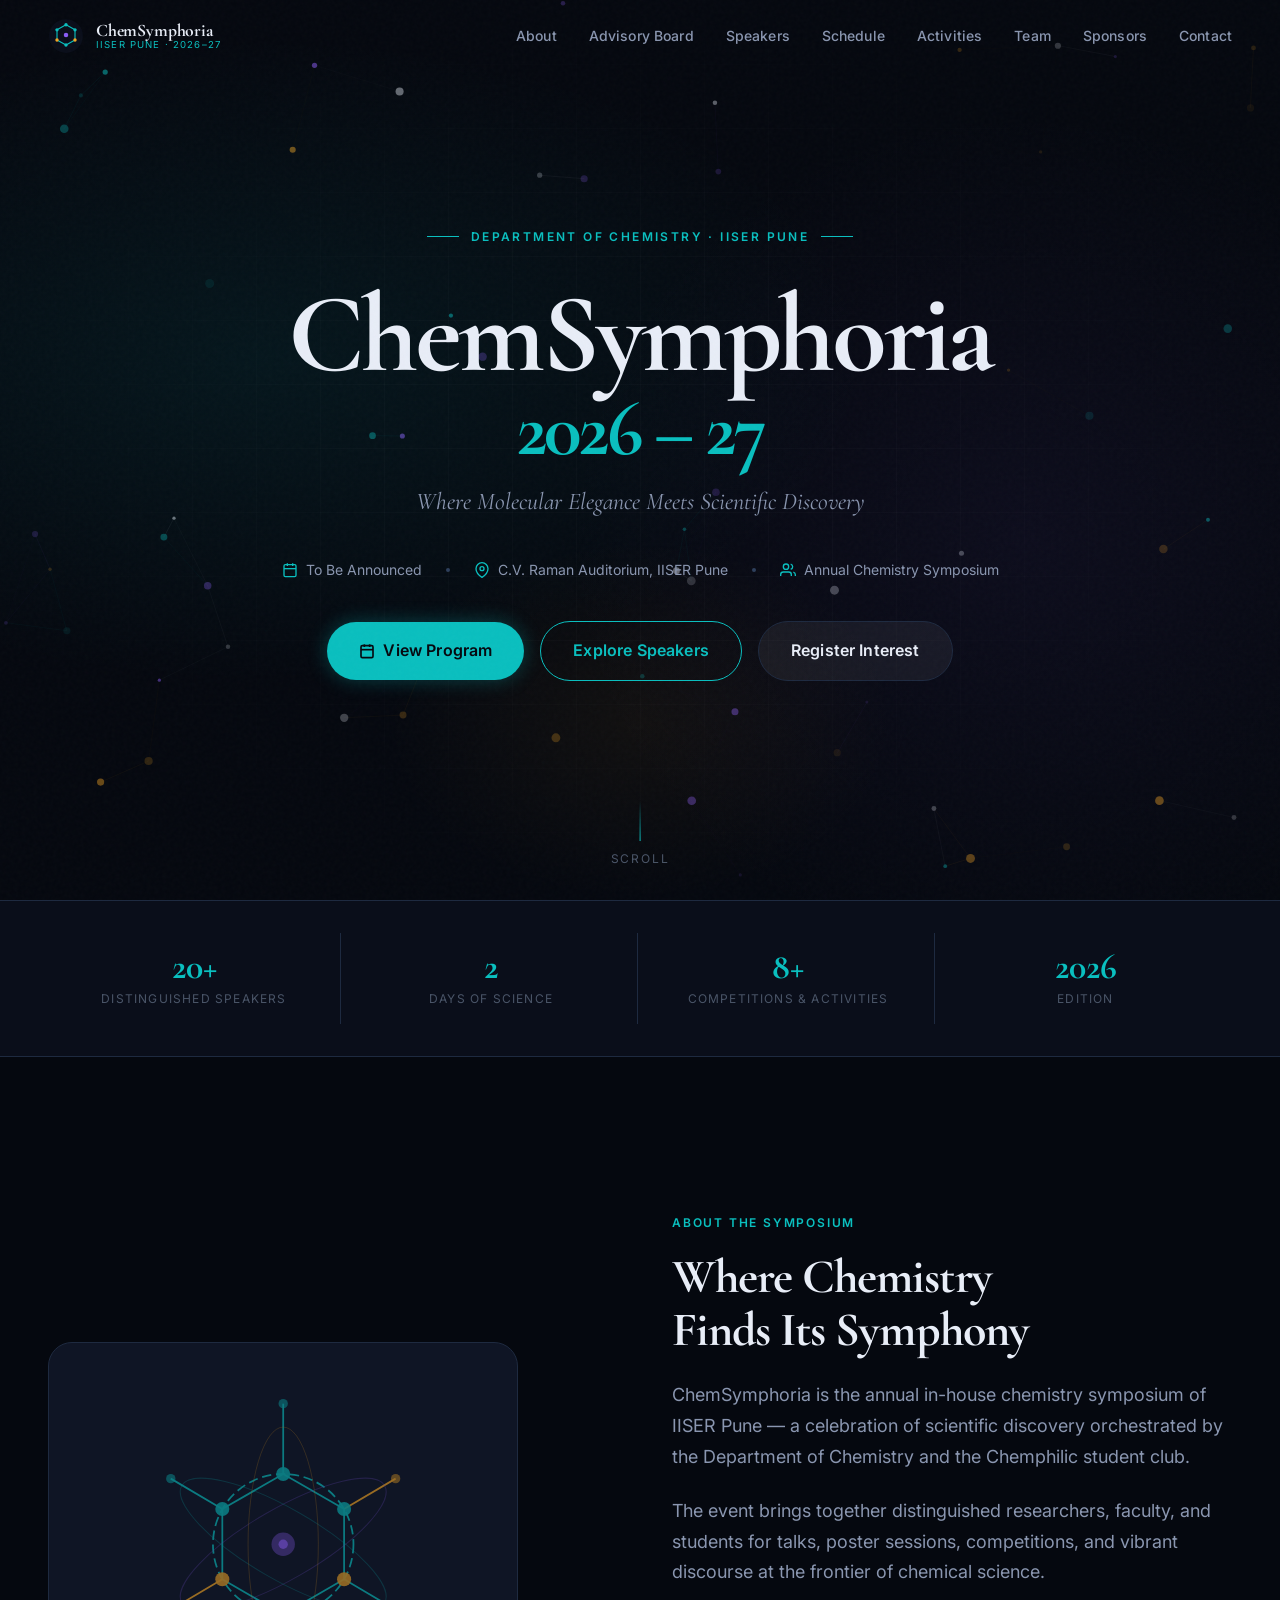
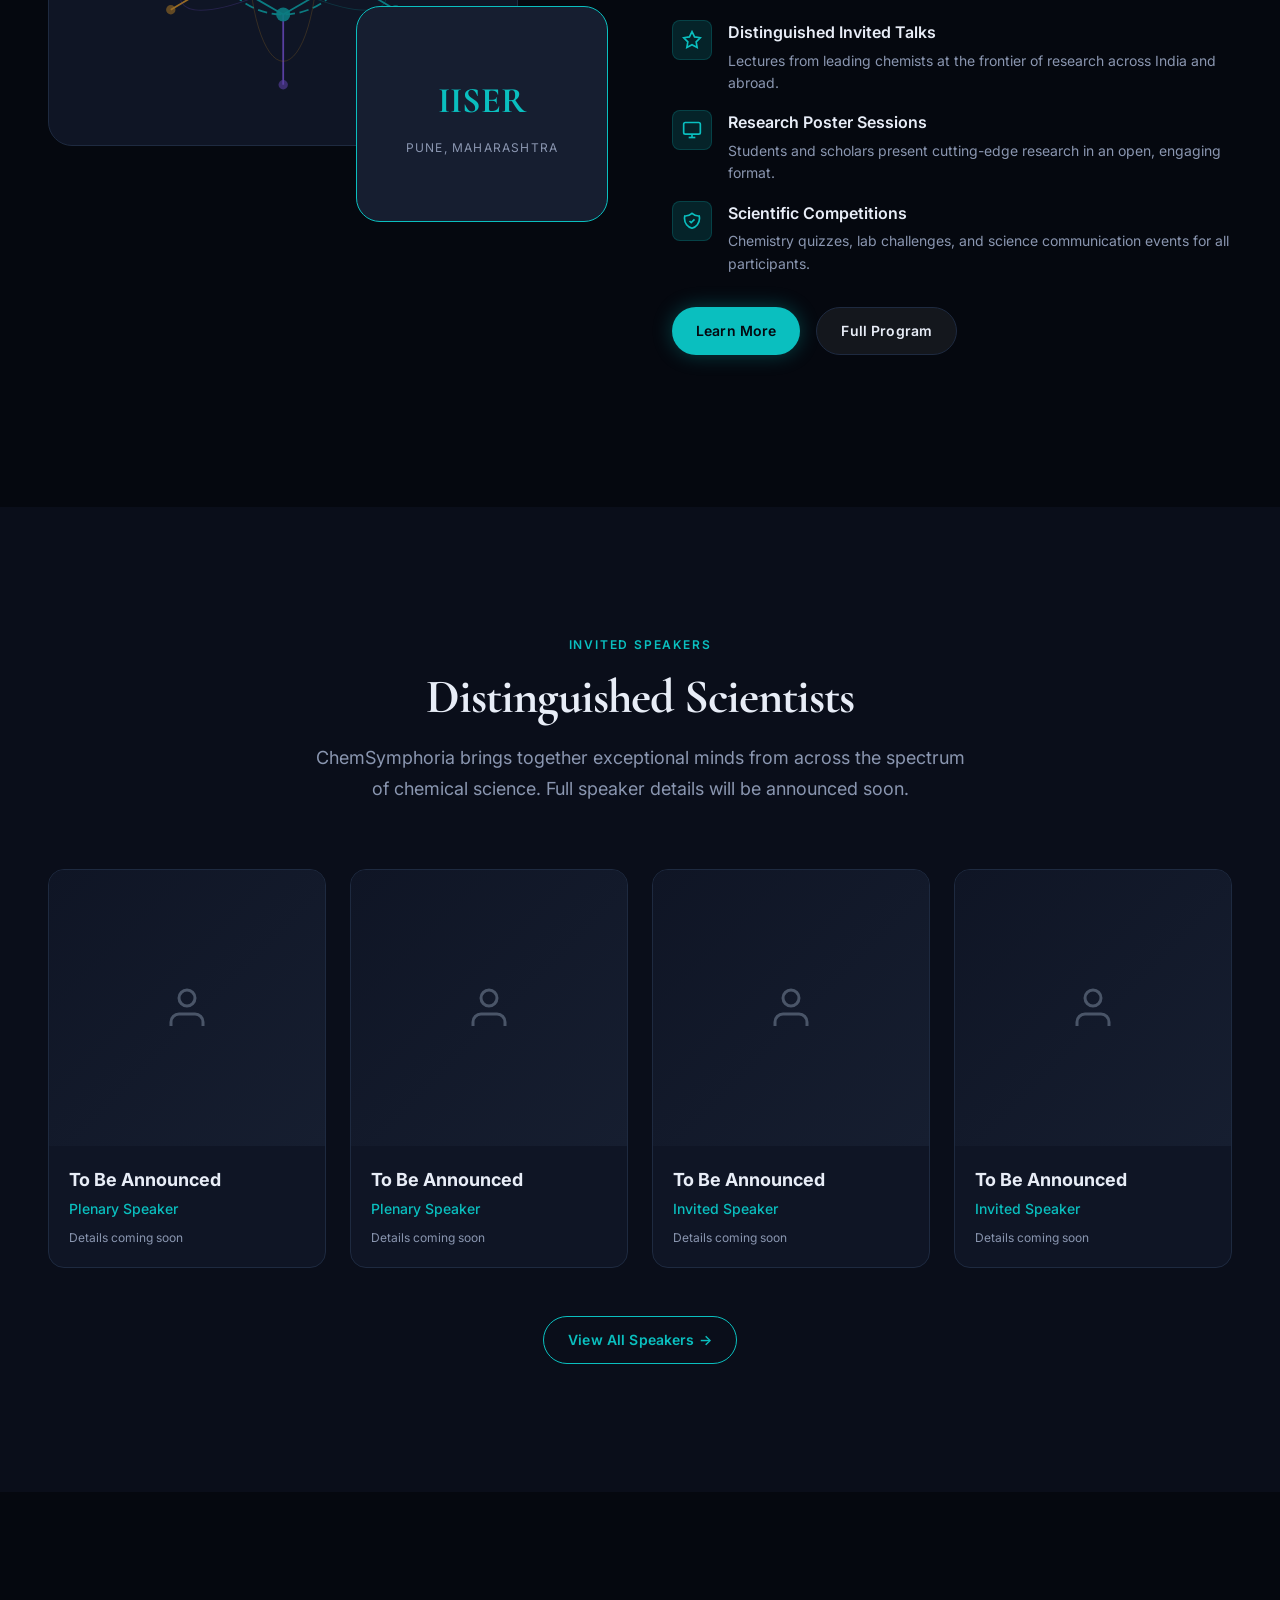
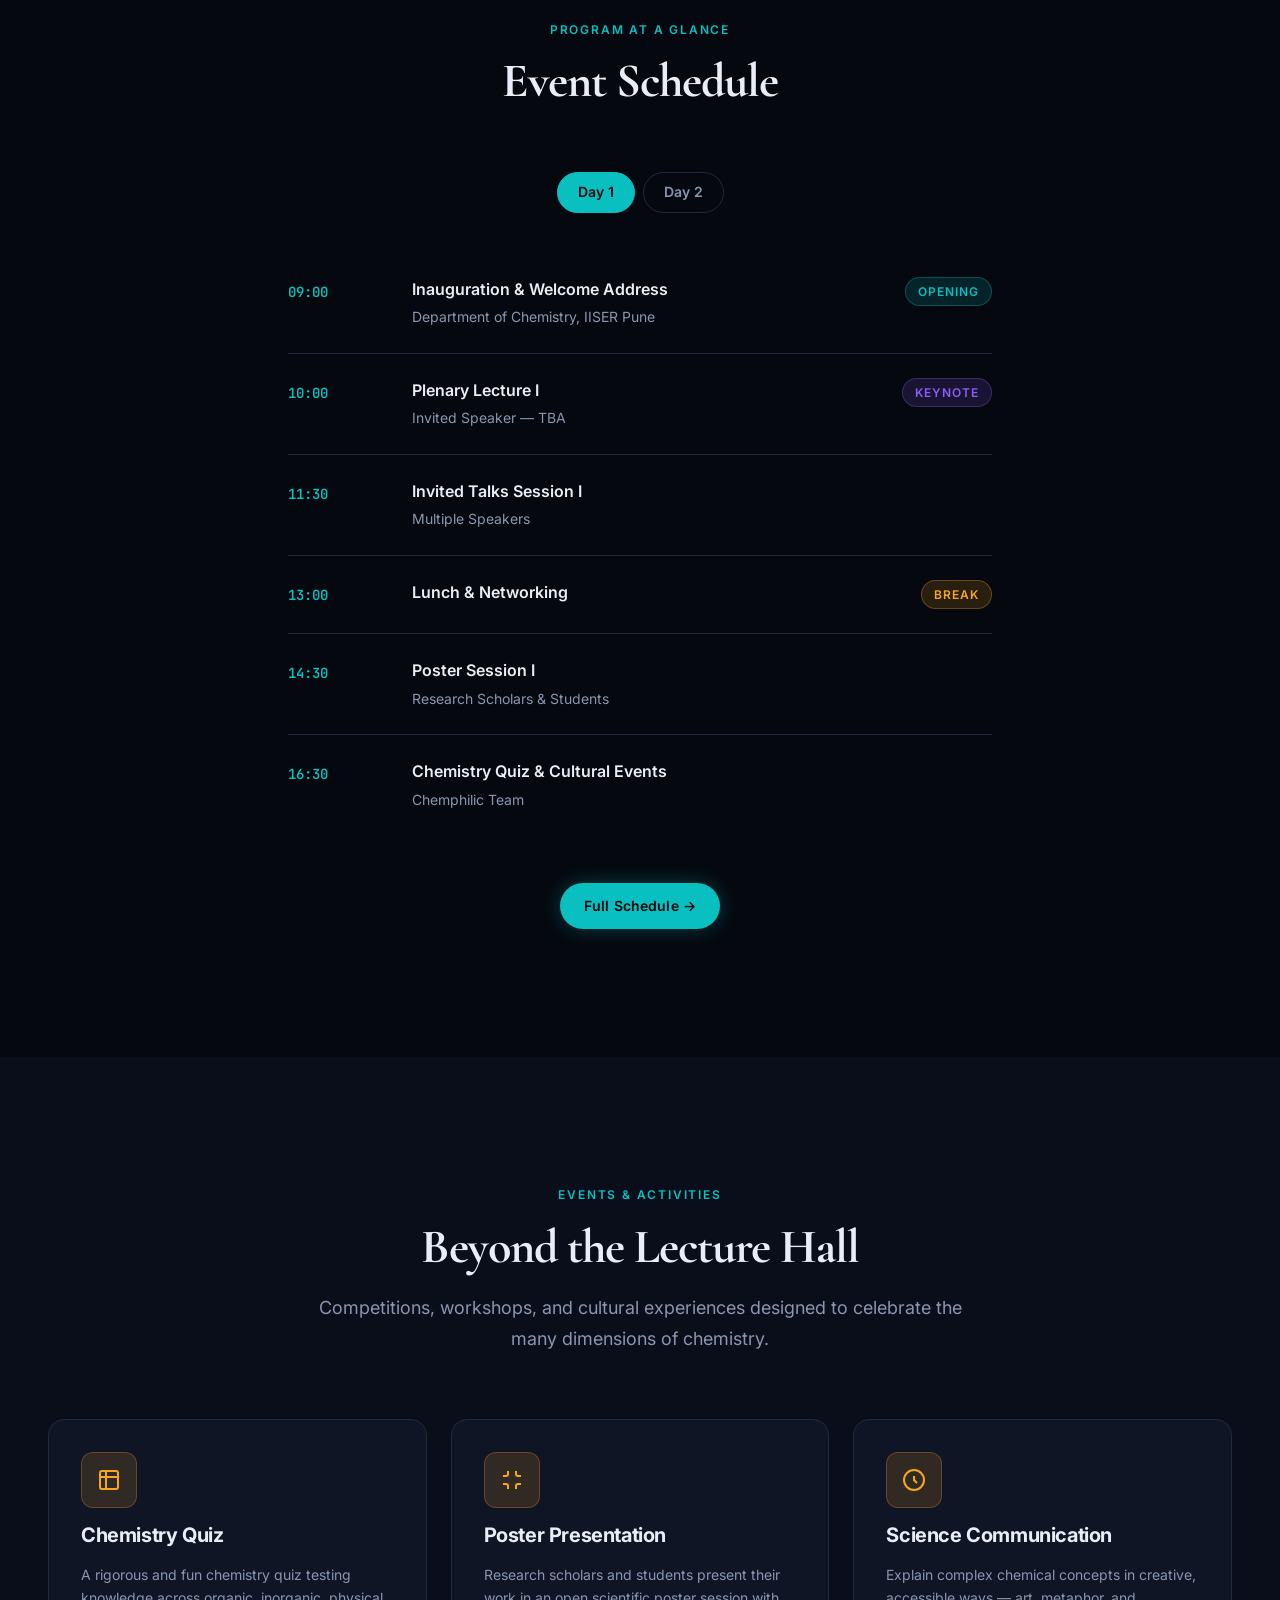
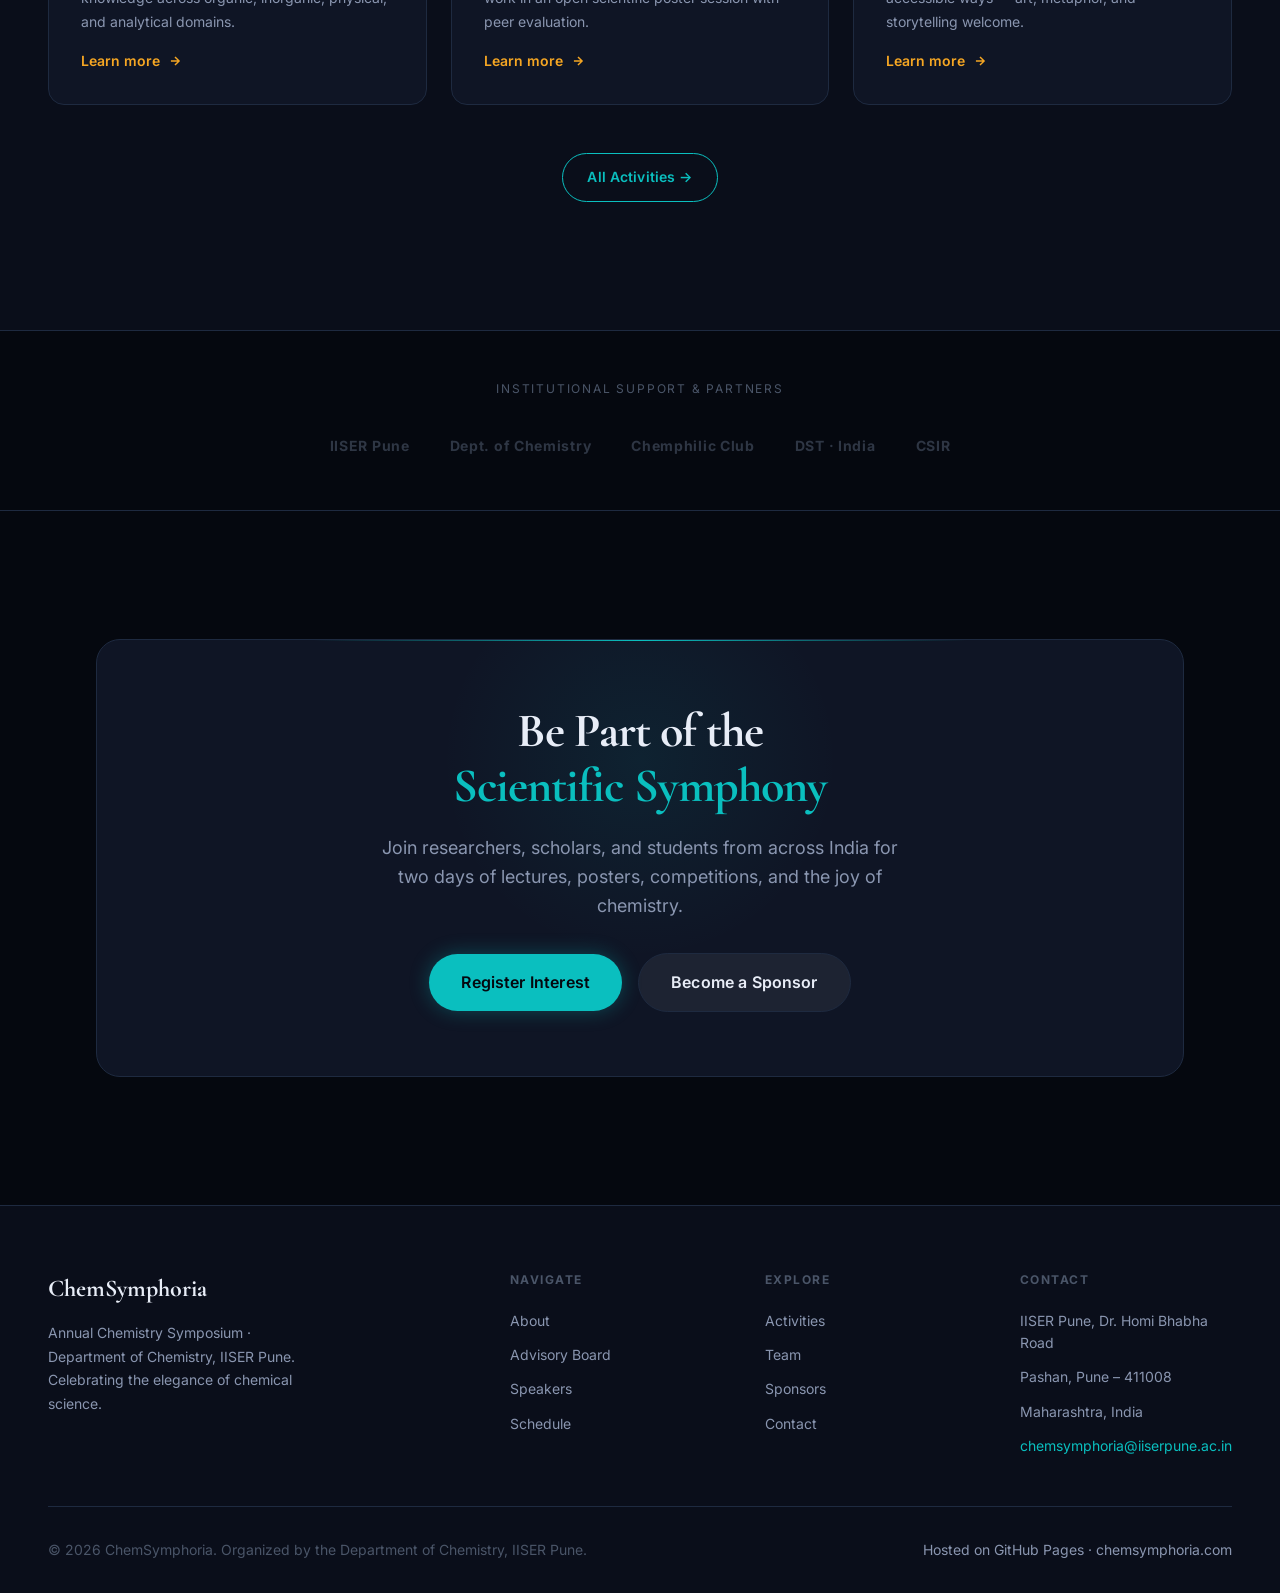
==== commit 5f2f6e22: "Add complete ChemSymphoria website" ====
--- a/index.html
+++ b/index.html
@@ -1,15 +1,638 @@
-
 <!DOCTYPE html>
 <html lang="en">
 <head>
   <meta charset="UTF-8">
-  <meta http-equiv="refresh" content="0; url=https://chemsymphoria20262.wixsite.com/chemsymphoria-20262">
-  <title>ChemSymphoria 2026–27</title>
+  <meta name="viewport" content="width=device-width, initial-scale=1.0">
+  <meta name="description" content="ChemSymphoria 2026–27 — The Annual Chemistry Symposium of IISER Pune. A confluence of minds, molecules, and discovery.">
+  <meta property="og:title" content="ChemSymphoria 2026–27 | IISER Pune">
+  <meta property="og:description" content="Annual Chemistry Symposium — IISER Pune. Celebrating scientific discovery, molecular elegance, and the chemistry of ideas.">
+  <meta property="og:type" content="website">
+  <meta property="og:url" content="https://chemsymphoria.com">
+  <meta name="twitter:card" content="summary_large_image">
+  <title>ChemSymphoria 2026–27 | Annual Chemistry Symposium · IISER Pune</title>
+
+  <!-- Favicon -->
+  <link rel="icon" type="image/svg+xml" href="assets/icons/favicon.svg">
+
+  <!-- Google Fonts -->
+  <link rel="preconnect" href="https://fonts.googleapis.com">
+  <link rel="preconnect" href="https://fonts.gstatic.com" crossorigin>
+  <link href="https://fonts.googleapis.com/css2?family=Cormorant+Garamond:ital,wght@0,400;0,600;0,700;1,400;1,600&family=Inter:wght@400;500;600;700&family=JetBrains+Mono:wght@400;600&display=swap" rel="stylesheet">
+
+  <!-- Styles -->
+  <link rel="stylesheet" href="assets/css/design-system.css">
+  <link rel="stylesheet" href="assets/css/home.css">
 </head>
 <body>
-  <p>Redirecting to ChemSymphoria...</p>
-  <a href="https://chemsymphoria20262.wixsite.com/chemsymphoria-20262">
-    Open ChemSymphoria
-  </a>
+
+  <!-- Skip link -->
+  <a class="skip-link" href="#main-content">Skip to main content</a>
+
+  <!-- Noise texture -->
+  <div class="noise-overlay" aria-hidden="true"></div>
+
+  <!-- ─── Navigation ────────────────────────────────────────── -->
+  <nav class="nav" role="navigation" aria-label="Main navigation">
+    <div class="nav__inner">
+      <a href="index.html" class="nav__logo" aria-label="ChemSymphoria home">
+        <svg class="nav__logo-icon" viewBox="0 0 64 64" fill="none" xmlns="http://www.w3.org/2000/svg" aria-hidden="true">
+          <circle cx="32" cy="32" r="30" fill="#0A0E1A"/>
+          <g stroke="#0ABFBF" stroke-width="2" stroke-linecap="round">
+            <line x1="32" y1="12" x2="48" y2="21"/><line x1="48" y1="21" x2="48" y2="39"/>
+            <line x1="48" y1="39" x2="32" y2="48"/><line x1="32" y1="48" x2="16" y2="39"/>
+            <line x1="16" y1="39" x2="16" y2="21"/><line x1="16" y1="21" x2="32" y2="12"/>
+          </g>
+          <circle cx="32" cy="12" r="3" fill="#0ABFBF"/><circle cx="48" cy="21" r="3" fill="#0ABFBF"/>
+          <circle cx="48" cy="39" r="3" fill="#F5A623"/><circle cx="32" cy="48" r="3" fill="#0ABFBF"/>
+          <circle cx="16" cy="39" r="3" fill="#F5A623"/><circle cx="16" cy="21" r="3" fill="#0ABFBF"/>
+          <circle cx="32" cy="30" r="4" fill="#8B5CF6"/>
+        </svg>
+        <div class="nav__logo-text">
+          <span class="nav__logo-name">ChemSymphoria</span>
+          <span class="nav__logo-sub">IISER Pune · 2026–27</span>
+        </div>
+      </a>
+
+      <div class="nav__links" role="list">
+        <a href="about.html"          class="nav__link" role="listitem">About</a>
+        <a href="advisory-board.html" class="nav__link" role="listitem">Advisory Board</a>
+        <a href="speakers.html"       class="nav__link" role="listitem">Speakers</a>
+        <a href="schedule.html"       class="nav__link" role="listitem">Schedule</a>
+        <a href="activities.html"     class="nav__link" role="listitem">Activities</a>
+        <a href="team.html"           class="nav__link" role="listitem">Team</a>
+        <a href="sponsors.html"       class="nav__link" role="listitem">Sponsors</a>
+        <a href="contact.html"        class="nav__link" role="listitem">Contact</a>
+      </div>
+
+      <button class="nav__toggle" aria-label="Toggle mobile menu" aria-expanded="false">
+        <span></span><span></span><span></span>
+      </button>
+    </div>
+  </nav>
+
+  <!-- Mobile Menu -->
+  <div class="nav__mobile" role="dialog" aria-label="Mobile navigation">
+    <a href="about.html"          class="nav__mobile-link">About</a>
+    <a href="advisory-board.html" class="nav__mobile-link">Advisory Board</a>
+    <a href="speakers.html"       class="nav__mobile-link">Speakers</a>
+    <a href="schedule.html"       class="nav__mobile-link">Schedule</a>
+    <a href="activities.html"     class="nav__mobile-link">Activities</a>
+    <a href="team.html"           class="nav__mobile-link">Team</a>
+    <a href="sponsors.html"       class="nav__mobile-link">Sponsors</a>
+    <a href="contact.html"        class="nav__mobile-link">Contact</a>
+  </div>
+
+  <main id="main-content">
+
+    <!-- ─── Hero ──────────────────────────────────────────── -->
+    <section class="hero" aria-label="Hero section">
+      <canvas id="hero-canvas" aria-hidden="true"></canvas>
+      <div class="hero__atmosphere" aria-hidden="true"></div>
+      <div class="hero__grid"      aria-hidden="true"></div>
+
+      <div class="hero__content">
+        <div class="hero__eyebrow">
+          <span class="hero__eyebrow-line" aria-hidden="true"></span>
+          <span class="hero__eyebrow-text">Department of Chemistry · IISER Pune</span>
+          <span class="hero__eyebrow-line" aria-hidden="true"></span>
+        </div>
+
+        <h1 class="hero__title">
+          <span class="hero__title-main">ChemSymphoria</span>
+          <span class="hero__title-year">2026 – 27</span>
+        </h1>
+
+        <p class="hero__tagline">
+          Where Molecular Elegance Meets Scientific Discovery
+        </p>
+
+        <div class="hero__meta" role="list">
+          <div class="hero__meta-item" role="listitem">
+            <svg class="hero__meta-icon" viewBox="0 0 24 24" fill="none" stroke="currentColor" stroke-width="2" aria-hidden="true">
+              <rect x="3" y="4" width="18" height="18" rx="2"/><line x1="16" y1="2" x2="16" y2="6"/><line x1="8" y1="2" x2="8" y2="6"/><line x1="3" y1="10" x2="21" y2="10"/>
+            </svg>
+            <span>To Be Announced</span>
+          </div>
+          <div class="hero__meta-sep" aria-hidden="true"></div>
+          <div class="hero__meta-item" role="listitem">
+            <svg class="hero__meta-icon" viewBox="0 0 24 24" fill="none" stroke="currentColor" stroke-width="2" aria-hidden="true">
+              <path d="M21 10c0 7-9 13-9 13S3 17 3 10a9 9 0 0118 0z"/><circle cx="12" cy="10" r="3"/>
+            </svg>
+            <span>C.V. Raman Auditorium, IISER Pune</span>
+          </div>
+          <div class="hero__meta-sep" aria-hidden="true"></div>
+          <div class="hero__meta-item" role="listitem">
+            <svg class="hero__meta-icon" viewBox="0 0 24 24" fill="none" stroke="currentColor" stroke-width="2" aria-hidden="true">
+              <path d="M17 21v-2a4 4 0 00-4-4H5a4 4 0 00-4 4v2"/><circle cx="9" cy="7" r="4"/><path d="M23 21v-2a4 4 0 00-3-3.87m-4-12a4 4 0 010 7.75"/>
+            </svg>
+            <span>Annual Chemistry Symposium</span>
+          </div>
+        </div>
+
+        <div class="hero__actions">
+          <a href="schedule.html" class="btn btn--primary btn--lg">
+            <svg width="16" height="16" viewBox="0 0 24 24" fill="none" stroke="currentColor" stroke-width="2.5" aria-hidden="true">
+              <rect x="3" y="4" width="18" height="18" rx="2"/><line x1="3" y1="10" x2="21" y2="10"/><line x1="8" y1="2" x2="8" y2="6"/><line x1="16" y1="2" x2="16" y2="6"/>
+            </svg>
+            View Program
+          </a>
+          <a href="speakers.html" class="btn btn--secondary btn--lg">Explore Speakers</a>
+          <a href="contact.html" class="btn btn--ghost btn--lg">Register Interest</a>
+        </div>
+      </div>
+
+      <div class="hero__scroll-cue" aria-hidden="true">
+        <div class="hero__scroll-cue-line"></div>
+        <span class="hero__scroll-cue-text">Scroll</span>
+      </div>
+    </section>
+
+    <!-- ─── Stats Bar ──────────────────────────────────────── -->
+    <section class="stats-bar" aria-label="Event statistics">
+      <div class="container">
+        <div class="stats-bar__grid">
+          <div class="stats-bar__item reveal">
+            <div class="stats-bar__value">20+</div>
+            <div class="stats-bar__label">Distinguished Speakers</div>
+          </div>
+          <div class="stats-bar__item reveal reveal--delay-1">
+            <div class="stats-bar__value">2</div>
+            <div class="stats-bar__label">Days of Science</div>
+          </div>
+          <div class="stats-bar__item reveal reveal--delay-2">
+            <div class="stats-bar__value">8+</div>
+            <div class="stats-bar__label">Competitions &amp; Activities</div>
+          </div>
+          <div class="stats-bar__item reveal reveal--delay-3">
+            <div class="stats-bar__value">2026</div>
+            <div class="stats-bar__label">Edition</div>
+          </div>
+        </div>
+      </div>
+    </section>
+
+    <!-- ─── About Section ─────────────────────────────────── -->
+    <section class="about-home section" id="about" aria-labelledby="about-heading">
+      <div class="container">
+        <div class="about-home__inner">
+          <!-- Visual panel -->
+          <div class="about-home__visual reveal">
+            <div class="about-home__visual-box about-home__visual-box--main">
+              <div class="about-home__molecule">
+                <svg viewBox="0 0 400 400" fill="none" xmlns="http://www.w3.org/2000/svg" class="molecule-hero-svg" aria-hidden="true">
+                  <!-- Benzene-like ring with radiating bonds -->
+                  <g opacity="0.6">
+                    <circle cx="200" cy="200" r="60" stroke="#0ABFBF" stroke-width="1.5" stroke-dasharray="8 4"/>
+                    <!-- Hexagon vertices -->
+                    <line x1="200" y1="140" x2="200" y2="80" stroke="#0ABFBF" stroke-width="1.5"/>
+                    <line x1="252" y1="170" x2="296" y2="144" stroke="#F5A623" stroke-width="1.5"/>
+                    <line x1="252" y1="230" x2="296" y2="256" stroke="#0ABFBF" stroke-width="1.5"/>
+                    <line x1="200" y1="260" x2="200" y2="320" stroke="#8B5CF6" stroke-width="1.5"/>
+                    <line x1="148" y1="230" x2="104" y2="256" stroke="#F5A623" stroke-width="1.5"/>
+                    <line x1="148" y1="170" x2="104" y2="144" stroke="#0ABFBF" stroke-width="1.5"/>
+                    <!-- Hexagon sides -->
+                    <line x1="200" y1="140" x2="252" y2="170" stroke="#0ABFBF" stroke-width="1.5"/>
+                    <line x1="252" y1="170" x2="252" y2="230" stroke="#0ABFBF" stroke-width="1.5"/>
+                    <line x1="252" y1="230" x2="200" y2="260" stroke="#0ABFBF" stroke-width="1.5"/>
+                    <line x1="200" y1="260" x2="148" y2="230" stroke="#0ABFBF" stroke-width="1.5"/>
+                    <line x1="148" y1="230" x2="148" y2="170" stroke="#0ABFBF" stroke-width="1.5"/>
+                    <line x1="148" y1="170" x2="200" y2="140" stroke="#0ABFBF" stroke-width="1.5"/>
+                    <!-- Atoms -->
+                    <circle cx="200" cy="140" r="6" fill="#0ABFBF" opacity="0.9"/>
+                    <circle cx="252" cy="170" r="6" fill="#0ABFBF" opacity="0.9"/>
+                    <circle cx="252" cy="230" r="6" fill="#F5A623" opacity="0.9"/>
+                    <circle cx="200" cy="260" r="6" fill="#0ABFBF" opacity="0.9"/>
+                    <circle cx="148" cy="230" r="6" fill="#F5A623" opacity="0.9"/>
+                    <circle cx="148" cy="170" r="6" fill="#0ABFBF" opacity="0.9"/>
+                    <!-- Terminal atoms -->
+                    <circle cx="200" cy="80" r="4" fill="#0ABFBF" opacity="0.6"/>
+                    <circle cx="296" cy="144" r="4" fill="#F5A623" opacity="0.6"/>
+                    <circle cx="296" cy="256" r="4" fill="#0ABFBF" opacity="0.6"/>
+                    <circle cx="200" cy="320" r="4" fill="#8B5CF6" opacity="0.6"/>
+                    <circle cx="104" cy="256" r="4" fill="#F5A623" opacity="0.6"/>
+                    <circle cx="104" cy="144" r="4" fill="#0ABFBF" opacity="0.6"/>
+                    <!-- Center -->
+                    <circle cx="200" cy="200" r="10" fill="#8B5CF6" opacity="0.5"/>
+                    <circle cx="200" cy="200" r="4"  fill="#8B5CF6" opacity="1"/>
+                    <!-- Orbital rings -->
+                    <ellipse cx="200" cy="200" rx="100" ry="30" stroke="#8B5CF6" stroke-width="0.8" opacity="0.3" transform="rotate(-30 200 200)"/>
+                    <ellipse cx="200" cy="200" rx="100" ry="30" stroke="#0ABFBF" stroke-width="0.8" opacity="0.3" transform="rotate(30 200 200)"/>
+                    <ellipse cx="200" cy="200" rx="100" ry="30" stroke="#F5A623" stroke-width="0.8" opacity="0.3" transform="rotate(90 200 200)"/>
+                  </g>
+                </svg>
+              </div>
+            </div>
+            <div class="about-home__visual-box about-home__visual-box--accent">
+              <div class="about-home__visual-accent-value">IISER</div>
+              <div class="about-home__visual-accent-label">Pune, Maharashtra</div>
+            </div>
+          </div>
+
+          <!-- Content -->
+          <div class="about-home__content reveal reveal--delay-1">
+            <span class="label">About the Symposium</span>
+            <h2 class="section-title mb-6" id="about-heading" style="margin-top:1rem;">
+              Where Chemistry<br>Finds Its Symphony
+            </h2>
+            <p class="section-subtitle mb-6">
+              ChemSymphoria is the annual in-house chemistry symposium of IISER Pune — a celebration of scientific discovery orchestrated by the Department of Chemistry and the Chemphilic student club.
+            </p>
+            <p class="section-subtitle">
+              The event brings together distinguished researchers, faculty, and students for talks, poster sessions, competitions, and vibrant discourse at the frontier of chemical science.
+            </p>
+
+            <div class="about-home__features">
+              <div class="about-home__feature">
+                <div class="about-home__feature-icon" aria-hidden="true">
+                  <svg width="20" height="20" viewBox="0 0 24 24" fill="none" stroke="currentColor" stroke-width="2">
+                    <path d="M12 2l3.09 6.26L22 9.27l-5 4.87 1.18 6.88L12 17.77l-6.18 3.25L7 14.14 2 9.27l6.91-1.01L12 2z"/>
+                  </svg>
+                </div>
+                <div>
+                  <div class="about-home__feature-title">Distinguished Invited Talks</div>
+                  <div class="about-home__feature-desc">Lectures from leading chemists at the frontier of research across India and abroad.</div>
+                </div>
+              </div>
+              <div class="about-home__feature">
+                <div class="about-home__feature-icon" aria-hidden="true">
+                  <svg width="20" height="20" viewBox="0 0 24 24" fill="none" stroke="currentColor" stroke-width="2">
+                    <rect x="2" y="3" width="20" height="14" rx="2"/><line x1="8" y1="21" x2="16" y2="21"/><line x1="12" y1="17" x2="12" y2="21"/>
+                  </svg>
+                </div>
+                <div>
+                  <div class="about-home__feature-title">Research Poster Sessions</div>
+                  <div class="about-home__feature-desc">Students and scholars present cutting-edge research in an open, engaging format.</div>
+                </div>
+              </div>
+              <div class="about-home__feature">
+                <div class="about-home__feature-icon" aria-hidden="true">
+                  <svg width="20" height="20" viewBox="0 0 24 24" fill="none" stroke="currentColor" stroke-width="2">
+                    <path d="M9 12l2 2 4-4m5.618-4.016A11.955 11.955 0 0112 2.944a11.955 11.955 0 01-8.618 3.04A12.02 12.02 0 003 9c0 5.591 3.824 10.29 9 11.622 5.176-1.332 9-6.03 9-11.622 0-1.042-.133-2.052-.382-3.016z"/>
+                  </svg>
+                </div>
+                <div>
+                  <div class="about-home__feature-title">Scientific Competitions</div>
+                  <div class="about-home__feature-desc">Chemistry quizzes, lab challenges, and science communication events for all participants.</div>
+                </div>
+              </div>
+            </div>
+
+            <div class="flex gap-4" style="margin-top: 2rem;">
+              <a href="about.html" class="btn btn--primary">Learn More</a>
+              <a href="schedule.html" class="btn btn--ghost">Full Program</a>
+            </div>
+          </div>
+        </div>
+      </div>
+    </section>
+
+    <!-- ─── Speakers Preview ───────────────────────────────── -->
+    <section class="speakers-home section" id="speakers" aria-labelledby="speakers-heading">
+      <div class="container">
+        <div class="section-header reveal">
+          <span class="label">Invited Speakers</span>
+          <h2 class="section-title" id="speakers-heading">Distinguished Scientists</h2>
+          <p class="section-subtitle" style="margin: 0 auto;">
+            ChemSymphoria brings together exceptional minds from across the spectrum of chemical science. Full speaker details will be announced soon.
+          </p>
+        </div>
+
+        <div class="grid grid--4 reveal reveal--delay-1">
+          <!-- Speaker placeholders — to be updated with real speaker data -->
+          <article class="speaker-card card--teal">
+            <div class="speaker-card__image-wrap">
+              <div class="speaker-card__placeholder" aria-label="Speaker photo">
+                <svg viewBox="0 0 24 24" fill="none" stroke="currentColor" stroke-width="1.5" aria-hidden="true">
+                  <path d="M20 21v-2a4 4 0 00-4-4H8a4 4 0 00-4 4v2"/><circle cx="12" cy="7" r="4"/>
+                </svg>
+              </div>
+            </div>
+            <div class="speaker-card__body">
+              <div class="speaker-card__name">To Be Announced</div>
+              <div class="speaker-card__role">Plenary Speaker</div>
+              <div class="speaker-card__affil">Details coming soon</div>
+            </div>
+          </article>
+
+          <article class="speaker-card card--teal">
+            <div class="speaker-card__image-wrap">
+              <div class="speaker-card__placeholder" aria-label="Speaker photo">
+                <svg viewBox="0 0 24 24" fill="none" stroke="currentColor" stroke-width="1.5" aria-hidden="true">
+                  <path d="M20 21v-2a4 4 0 00-4-4H8a4 4 0 00-4 4v2"/><circle cx="12" cy="7" r="4"/>
+                </svg>
+              </div>
+            </div>
+            <div class="speaker-card__body">
+              <div class="speaker-card__name">To Be Announced</div>
+              <div class="speaker-card__role">Plenary Speaker</div>
+              <div class="speaker-card__affil">Details coming soon</div>
+            </div>
+          </article>
+
+          <article class="speaker-card card--teal">
+            <div class="speaker-card__image-wrap">
+              <div class="speaker-card__placeholder" aria-label="Speaker photo">
+                <svg viewBox="0 0 24 24" fill="none" stroke="currentColor" stroke-width="1.5" aria-hidden="true">
+                  <path d="M20 21v-2a4 4 0 00-4-4H8a4 4 0 00-4 4v2"/><circle cx="12" cy="7" r="4"/>
+                </svg>
+              </div>
+            </div>
+            <div class="speaker-card__body">
+              <div class="speaker-card__name">To Be Announced</div>
+              <div class="speaker-card__role">Invited Speaker</div>
+              <div class="speaker-card__affil">Details coming soon</div>
+            </div>
+          </article>
+
+          <article class="speaker-card card--teal">
+            <div class="speaker-card__image-wrap">
+              <div class="speaker-card__placeholder" aria-label="Speaker photo">
+                <svg viewBox="0 0 24 24" fill="none" stroke="currentColor" stroke-width="1.5" aria-hidden="true">
+                  <path d="M20 21v-2a4 4 0 00-4-4H8a4 4 0 00-4 4v2"/><circle cx="12" cy="7" r="4"/>
+                </svg>
+              </div>
+            </div>
+            <div class="speaker-card__body">
+              <div class="speaker-card__name">To Be Announced</div>
+              <div class="speaker-card__role">Invited Speaker</div>
+              <div class="speaker-card__affil">Details coming soon</div>
+            </div>
+          </article>
+        </div>
+
+        <div class="text-center" style="margin-top: 3rem;">
+          <a href="speakers.html" class="btn btn--secondary">View All Speakers →</a>
+        </div>
+      </div>
+    </section>
+
+    <!-- ─── Schedule Preview ───────────────────────────────── -->
+    <section class="schedule-home section" id="schedule" aria-labelledby="schedule-heading">
+      <div class="container container--narrow" style="max-width: 800px;">
+        <div class="section-header reveal">
+          <span class="label">Program at a Glance</span>
+          <h2 class="section-title" id="schedule-heading">Event Schedule</h2>
+        </div>
+
+        <div class="schedule-tabs" role="tablist">
+          <button class="schedule-tab active" data-day="1" role="tab" aria-selected="true" aria-controls="day-1">Day 1</button>
+          <button class="schedule-tab" data-day="2" role="tab" aria-selected="false" aria-controls="day-2">Day 2</button>
+        </div>
+
+        <div class="schedule-day active" id="day-1" role="tabpanel">
+          <div class="schedule-entry reveal">
+            <div class="schedule-entry__time">09:00</div>
+            <div class="schedule-entry__content">
+              <div class="flex-between">
+                <div class="schedule-entry__title">Inauguration &amp; Welcome Address</div>
+                <span class="badge badge--teal">Opening</span>
+              </div>
+              <div class="schedule-entry__speaker">Department of Chemistry, IISER Pune</div>
+            </div>
+          </div>
+          <div class="schedule-entry reveal reveal--delay-1">
+            <div class="schedule-entry__time">10:00</div>
+            <div class="schedule-entry__content">
+              <div class="flex-between">
+                <div class="schedule-entry__title">Plenary Lecture I</div>
+                <span class="badge badge--violet">Keynote</span>
+              </div>
+              <div class="schedule-entry__speaker">Invited Speaker — TBA</div>
+            </div>
+          </div>
+          <div class="schedule-entry reveal reveal--delay-2">
+            <div class="schedule-entry__time">11:30</div>
+            <div class="schedule-entry__content">
+              <div class="schedule-entry__title">Invited Talks Session I</div>
+              <div class="schedule-entry__speaker">Multiple Speakers</div>
+            </div>
+          </div>
+          <div class="schedule-entry reveal reveal--delay-3">
+            <div class="schedule-entry__time">13:00</div>
+            <div class="schedule-entry__content">
+              <div class="flex-between">
+                <div class="schedule-entry__title">Lunch &amp; Networking</div>
+                <span class="badge badge--amber">Break</span>
+              </div>
+            </div>
+          </div>
+          <div class="schedule-entry reveal reveal--delay-4">
+            <div class="schedule-entry__time">14:30</div>
+            <div class="schedule-entry__content">
+              <div class="schedule-entry__title">Poster Session I</div>
+              <div class="schedule-entry__speaker">Research Scholars &amp; Students</div>
+            </div>
+          </div>
+          <div class="schedule-entry reveal reveal--delay-5">
+            <div class="schedule-entry__time">16:30</div>
+            <div class="schedule-entry__content">
+              <div class="schedule-entry__title">Chemistry Quiz &amp; Cultural Events</div>
+              <div class="schedule-entry__speaker">Chemphilic Team</div>
+            </div>
+          </div>
+        </div>
+
+        <div class="schedule-day" id="day-2" role="tabpanel">
+          <div class="schedule-entry reveal">
+            <div class="schedule-entry__time">09:30</div>
+            <div class="schedule-entry__content">
+              <div class="flex-between">
+                <div class="schedule-entry__title">Plenary Lecture II</div>
+                <span class="badge badge--violet">Keynote</span>
+              </div>
+              <div class="schedule-entry__speaker">Invited Speaker — TBA</div>
+            </div>
+          </div>
+          <div class="schedule-entry reveal reveal--delay-1">
+            <div class="schedule-entry__time">11:00</div>
+            <div class="schedule-entry__content">
+              <div class="schedule-entry__title">Invited Talks Session II</div>
+              <div class="schedule-entry__speaker">Multiple Speakers</div>
+            </div>
+          </div>
+          <div class="schedule-entry reveal reveal--delay-2">
+            <div class="schedule-entry__time">13:00</div>
+            <div class="schedule-entry__content">
+              <div class="flex-between">
+                <div class="schedule-entry__title">Lunch &amp; Networking</div>
+                <span class="badge badge--amber">Break</span>
+              </div>
+            </div>
+          </div>
+          <div class="schedule-entry reveal reveal--delay-3">
+            <div class="schedule-entry__time">14:30</div>
+            <div class="schedule-entry__content">
+              <div class="schedule-entry__title">Poster Session II &amp; Activities</div>
+              <div class="schedule-entry__speaker">All Participants</div>
+            </div>
+          </div>
+          <div class="schedule-entry reveal reveal--delay-4">
+            <div class="schedule-entry__time">17:00</div>
+            <div class="schedule-entry__content">
+              <div class="flex-between">
+                <div class="schedule-entry__title">Valedictory &amp; Awards Ceremony</div>
+                <span class="badge badge--teal">Closing</span>
+              </div>
+              <div class="schedule-entry__speaker">Department of Chemistry, IISER Pune</div>
+            </div>
+          </div>
+        </div>
+
+        <div class="text-center" style="margin-top: 3rem;">
+          <a href="schedule.html" class="btn btn--primary">Full Schedule →</a>
+        </div>
+      </div>
+    </section>
+
+    <!-- ─── Activities Preview ────────────────────────────── -->
+    <section class="activities-home section" id="activities" aria-labelledby="activities-heading">
+      <div class="container">
+        <div class="section-header reveal">
+          <span class="label">Events &amp; Activities</span>
+          <h2 class="section-title" id="activities-heading">Beyond the Lecture Hall</h2>
+          <p class="section-subtitle" style="margin: 0 auto;">
+            Competitions, workshops, and cultural experiences designed to celebrate the many dimensions of chemistry.
+          </p>
+        </div>
+
+        <div class="grid grid--3 reveal reveal--delay-1">
+          <article class="activity-card">
+            <div class="activity-card__icon" aria-hidden="true">
+              <svg width="24" height="24" viewBox="0 0 24 24" fill="none" stroke="currentColor" stroke-width="2">
+                <path d="M9 3H5a2 2 0 00-2 2v4m6-6h10a2 2 0 012 2v4M9 3v18m0 0h10a2 2 0 002-2V9M9 21H5a2 2 0 01-2-2V9m0 0h18"/>
+              </svg>
+            </div>
+            <h3 class="activity-card__title">Chemistry Quiz</h3>
+            <p class="activity-card__desc">A rigorous and fun chemistry quiz testing knowledge across organic, inorganic, physical, and analytical domains.</p>
+            <a href="activities.html" class="activity-card__cta">
+              Learn more
+              <svg width="14" height="14" viewBox="0 0 24 24" fill="none" stroke="currentColor" stroke-width="2.5" aria-hidden="true">
+                <path d="M5 12h14m-7-7l7 7-7 7"/>
+              </svg>
+            </a>
+          </article>
+
+          <article class="activity-card">
+            <div class="activity-card__icon" aria-hidden="true">
+              <svg width="24" height="24" viewBox="0 0 24 24" fill="none" stroke="currentColor" stroke-width="2">
+                <path d="M8 3v3a2 2 0 01-2 2H3m18 0h-3a2 2 0 01-2-2V3m0 18v-3a2 2 0 012-2h3M3 16h3a2 2 0 012 2v3"/>
+              </svg>
+            </div>
+            <h3 class="activity-card__title">Poster Presentation</h3>
+            <p class="activity-card__desc">Research scholars and students present their work in an open scientific poster session with peer evaluation.</p>
+            <a href="activities.html" class="activity-card__cta">
+              Learn more
+              <svg width="14" height="14" viewBox="0 0 24 24" fill="none" stroke="currentColor" stroke-width="2.5" aria-hidden="true">
+                <path d="M5 12h14m-7-7l7 7-7 7"/>
+              </svg>
+            </a>
+          </article>
+
+          <article class="activity-card">
+            <div class="activity-card__icon" aria-hidden="true">
+              <svg width="24" height="24" viewBox="0 0 24 24" fill="none" stroke="currentColor" stroke-width="2">
+                <circle cx="12" cy="12" r="10"/><path d="M12 8v4l3 3"/>
+              </svg>
+            </div>
+            <h3 class="activity-card__title">Science Communication</h3>
+            <p class="activity-card__desc">Explain complex chemical concepts in creative, accessible ways — art, metaphor, and storytelling welcome.</p>
+            <a href="activities.html" class="activity-card__cta">
+              Learn more
+              <svg width="14" height="14" viewBox="0 0 24 24" fill="none" stroke="currentColor" stroke-width="2.5" aria-hidden="true">
+                <path d="M5 12h14m-7-7l7 7-7 7"/>
+              </svg>
+            </a>
+          </article>
+        </div>
+
+        <div class="text-center" style="margin-top: 3rem;">
+          <a href="activities.html" class="btn btn--secondary">All Activities →</a>
+        </div>
+      </div>
+    </section>
+
+    <!-- ─── Sponsors Strip ─────────────────────────────────── -->
+    <section class="sponsors-strip" aria-labelledby="sponsors-home-heading">
+      <div class="container">
+        <p class="sponsors-strip__label" id="sponsors-home-heading">Institutional Support &amp; Partners</p>
+        <div class="sponsors-strip__logos">
+          <div class="sponsors-strip__logo-placeholder">IISER Pune</div>
+          <div class="sponsors-strip__logo-placeholder">Dept. of Chemistry</div>
+          <div class="sponsors-strip__logo-placeholder">Chemphilic Club</div>
+          <div class="sponsors-strip__logo-placeholder">DST · India</div>
+          <div class="sponsors-strip__logo-placeholder">CSIR</div>
+        </div>
+      </div>
+    </section>
+
+    <!-- ─── CTA Banner ─────────────────────────────────────── -->
+    <section class="section" aria-labelledby="cta-heading">
+      <div class="container">
+        <div class="cta-banner reveal">
+          <div class="cta-banner__glow" aria-hidden="true"></div>
+          <h2 class="cta-banner__title" id="cta-heading">
+            Be Part of the<br>
+            <span class="text-teal">Scientific Symphony</span>
+          </h2>
+          <p class="cta-banner__desc">
+            Join researchers, scholars, and students from across India for two days of lectures, posters, competitions, and the joy of chemistry.
+          </p>
+          <div class="cta-banner__actions">
+            <a href="contact.html" class="btn btn--primary btn--lg">Register Interest</a>
+            <a href="sponsors.html" class="btn btn--ghost btn--lg">Become a Sponsor</a>
+          </div>
+        </div>
+      </div>
+    </section>
+
+  </main>
+
+  <!-- ─── Footer ────────────────────────────────────────────── -->
+  <footer class="footer" role="contentinfo">
+    <div class="container">
+      <div class="footer__grid">
+        <div>
+          <div class="footer__brand-name">ChemSymphoria</div>
+          <p class="footer__brand-desc">
+            Annual Chemistry Symposium · Department of Chemistry, IISER Pune. Celebrating the elegance of chemical science.
+          </p>
+        </div>
+        <div>
+          <p class="footer__col-title">Navigate</p>
+          <nav class="footer__links" aria-label="Footer navigation">
+            <a href="about.html"          class="footer__link">About</a>
+            <a href="advisory-board.html" class="footer__link">Advisory Board</a>
+            <a href="speakers.html"       class="footer__link">Speakers</a>
+            <a href="schedule.html"       class="footer__link">Schedule</a>
+          </nav>
+        </div>
+        <div>
+          <p class="footer__col-title">Explore</p>
+          <nav class="footer__links" aria-label="Footer navigation secondary">
+            <a href="activities.html" class="footer__link">Activities</a>
+            <a href="team.html"       class="footer__link">Team</a>
+            <a href="sponsors.html"   class="footer__link">Sponsors</a>
+            <a href="contact.html"    class="footer__link">Contact</a>
+          </nav>
+        </div>
+        <div>
+          <p class="footer__col-title">Contact</p>
+          <div class="footer__links">
+            <span class="footer__link">IISER Pune, Dr. Homi Bhabha Road</span>
+            <span class="footer__link">Pashan, Pune – 411008</span>
+            <span class="footer__link">Maharashtra, India</span>
+            <a href="mailto:chemsymphoria@iiserpune.ac.in" class="footer__link" style="color: var(--color-teal);">chemsymphoria@iiserpune.ac.in</a>
+          </div>
+        </div>
+      </div>
+
+      <div class="footer__bottom">
+        <p class="footer__copy">© 2026 ChemSymphoria. Organized by the Department of Chemistry, IISER Pune.</p>
+        <p class="footer__iiser">Hosted on <a href="https://pages.github.com" class="footer__link">GitHub Pages</a> · <a href="https://chemsymphoria.com" class="footer__link">chemsymphoria.com</a></p>
+      </div>
+    </div>
+  </footer>
+
+  <script src="assets/js/main.js"></script>
 </body>
 </html>
--- a/assets/css/design-system.css
+++ b/assets/css/design-system.css
@@ -0,0 +1,796 @@
+/* ============================================================
+   ChemSymphoria 2026–27 · Design System
+   Creative Direction: "Molecular Resonance"
+   — A deep indigo cosmos with luminous teal/amber accents,
+     inspired by emission spectra, molecular orbital theory,
+     and the elegance of chemical bond formation.
+   ============================================================ */
+
+/* ─── Custom Properties ─────────────────────────────────────── */
+:root {
+  /* Color Palette */
+  --color-void:          #05080F;   /* Near-black background */
+  --color-deep:          #0A0E1A;   /* Primary dark surface */
+  --color-surface:       #0F1525;   /* Card / panel surface */
+  --color-elevated:      #161E30;   /* Elevated element */
+  --color-border:        #1E2A40;   /* Subtle border */
+  --color-border-bright: #2D3F5C;   /* Accent border */
+
+  /* Brand Accent — Teal (primary) */
+  --color-teal-dim:      #0D4A4A;
+  --color-teal:          #0ABFBF;   /* Primary accent */
+  --color-teal-bright:   #22D4D4;
+  --color-teal-glow:     rgba(10, 191, 191, 0.15);
+
+  /* Brand Accent — Amber (secondary) */
+  --color-amber-dim:     #4A2D00;
+  --color-amber:         #F5A623;   /* Secondary accent */
+  --color-amber-bright:  #FFB94E;
+  --color-amber-glow:    rgba(245, 166, 35, 0.15);
+
+  /* Brand Accent — Violet (tertiary) */
+  --color-violet:        #8B5CF6;
+  --color-violet-glow:   rgba(139, 92, 246, 0.15);
+
+  /* Text */
+  --color-text-primary:   #E8EDF7;  /* Main text */
+  --color-text-secondary: #8A96B0;  /* Supporting text */
+  --color-text-muted:     #4A5568;  /* Placeholder / disabled */
+  --color-text-inverse:   #05080F;  /* Text on light bg */
+
+  /* Typography */
+  --font-display:  'Cormorant Garamond', 'Georgia', serif;
+  --font-heading:  'Inter', 'Helvetica Neue', sans-serif;
+  --font-body:     'Inter', 'Helvetica Neue', sans-serif;
+  --font-mono:     'JetBrains Mono', 'Fira Code', monospace;
+
+  /* Type Scale */
+  --text-xs:   0.75rem;    /* 12px */
+  --text-sm:   0.875rem;   /* 14px */
+  --text-base: 1rem;       /* 16px */
+  --text-lg:   1.125rem;   /* 18px */
+  --text-xl:   1.25rem;    /* 20px */
+  --text-2xl:  1.5rem;     /* 24px */
+  --text-3xl:  1.875rem;   /* 30px */
+  --text-4xl:  2.25rem;    /* 36px */
+  --text-5xl:  3rem;       /* 48px */
+  --text-6xl:  3.75rem;    /* 60px */
+  --text-7xl:  4.5rem;     /* 72px */
+  --text-8xl:  6rem;       /* 96px */
+
+  /* Spacing */
+  --space-1:   0.25rem;
+  --space-2:   0.5rem;
+  --space-3:   0.75rem;
+  --space-4:   1rem;
+  --space-5:   1.25rem;
+  --space-6:   1.5rem;
+  --space-8:   2rem;
+  --space-10:  2.5rem;
+  --space-12:  3rem;
+  --space-16:  4rem;
+  --space-20:  5rem;
+  --space-24:  6rem;
+  --space-32:  8rem;
+
+  /* Layout */
+  --max-w-sm:    640px;
+  --max-w-md:    768px;
+  --max-w-lg:    1024px;
+  --max-w-xl:    1280px;
+  --max-w-2xl:   1440px;
+  --container-padding: clamp(1rem, 4vw, 3rem);
+
+  /* Border Radius */
+  --radius-sm:   4px;
+  --radius-md:   8px;
+  --radius-lg:   12px;
+  --radius-xl:   16px;
+  --radius-2xl:  24px;
+  --radius-full: 9999px;
+
+  /* Shadows */
+  --shadow-sm:   0 1px 3px rgba(0,0,0,0.4);
+  --shadow-md:   0 4px 16px rgba(0,0,0,0.5);
+  --shadow-lg:   0 8px 32px rgba(0,0,0,0.6);
+  --shadow-teal: 0 0 24px rgba(10,191,191,0.2);
+  --shadow-amber: 0 0 24px rgba(245,166,35,0.2);
+
+  /* Transitions */
+  --transition-fast:   150ms ease;
+  --transition-base:   250ms ease;
+  --transition-slow:   400ms ease;
+  --transition-spring: 400ms cubic-bezier(0.34, 1.56, 0.64, 1);
+
+  /* Z-Index */
+  --z-base:    1;
+  --z-overlay: 100;
+  --z-modal:   200;
+  --z-nav:     300;
+  --z-toast:   400;
+}
+
+/* ─── Reset ─────────────────────────────────────────────────── */
+*, *::before, *::after {
+  box-sizing: border-box;
+  margin: 0;
+  padding: 0;
+}
+
+html {
+  scroll-behavior: smooth;
+  font-size: 16px;
+  -webkit-text-size-adjust: 100%;
+}
+
+body {
+  font-family: var(--font-body);
+  font-size: var(--text-base);
+  line-height: 1.6;
+  color: var(--color-text-primary);
+  background-color: var(--color-void);
+  -webkit-font-smoothing: antialiased;
+  -moz-osx-font-smoothing: grayscale;
+  overflow-x: hidden;
+}
+
+img, video, svg {
+  display: block;
+  max-width: 100%;
+}
+
+a {
+  color: inherit;
+  text-decoration: none;
+}
+
+button {
+  cursor: pointer;
+  border: none;
+  background: none;
+  font: inherit;
+}
+
+ul, ol {
+  list-style: none;
+}
+
+/* ─── Typography ─────────────────────────────────────────────── */
+.font-display {
+  font-family: var(--font-display);
+}
+
+h1, h2, h3, h4, h5, h6 {
+  font-family: var(--font-heading);
+  font-weight: 700;
+  line-height: 1.15;
+  letter-spacing: -0.02em;
+  color: var(--color-text-primary);
+}
+
+.display-title {
+  font-family: var(--font-display);
+  font-size: clamp(3rem, 8vw, var(--text-8xl));
+  font-weight: 700;
+  line-height: 1.05;
+  letter-spacing: -0.03em;
+}
+
+.section-title {
+  font-family: var(--font-display);
+  font-size: clamp(2rem, 5vw, var(--text-5xl));
+  font-weight: 700;
+  line-height: 1.1;
+  letter-spacing: -0.02em;
+}
+
+.section-subtitle {
+  font-size: var(--text-lg);
+  color: var(--color-text-secondary);
+  line-height: 1.7;
+  max-width: 60ch;
+}
+
+.label {
+  font-size: var(--text-xs);
+  font-weight: 600;
+  letter-spacing: 0.15em;
+  text-transform: uppercase;
+  color: var(--color-teal);
+}
+
+/* ─── Layout ─────────────────────────────────────────────────── */
+.container {
+  width: 100%;
+  max-width: var(--max-w-xl);
+  margin: 0 auto;
+  padding: 0 var(--container-padding);
+}
+
+.container--wide {
+  max-width: var(--max-w-2xl);
+}
+
+.container--narrow {
+  max-width: var(--max-w-md);
+}
+
+.section {
+  padding: clamp(var(--space-16), 10vw, var(--space-32)) 0;
+}
+
+/* ─── Navigation ─────────────────────────────────────────────── */
+.nav {
+  position: fixed;
+  top: 0;
+  left: 0;
+  right: 0;
+  z-index: var(--z-nav);
+  transition: background var(--transition-base), box-shadow var(--transition-base);
+}
+
+.nav.scrolled {
+  background: rgba(5, 8, 15, 0.92);
+  backdrop-filter: blur(20px);
+  -webkit-backdrop-filter: blur(20px);
+  box-shadow: 0 1px 0 var(--color-border);
+}
+
+.nav__inner {
+  display: flex;
+  align-items: center;
+  justify-content: space-between;
+  height: 72px;
+  padding: 0 clamp(1rem, 4vw, 3rem);
+  max-width: var(--max-w-2xl);
+  margin: 0 auto;
+}
+
+.nav__logo {
+  display: flex;
+  align-items: center;
+  gap: var(--space-3);
+  text-decoration: none;
+}
+
+.nav__logo-icon {
+  width: 36px;
+  height: 36px;
+  flex-shrink: 0;
+}
+
+.nav__logo-text {
+  display: flex;
+  flex-direction: column;
+  line-height: 1.1;
+}
+
+.nav__logo-name {
+  font-family: var(--font-display);
+  font-size: 1.1rem;
+  font-weight: 700;
+  letter-spacing: -0.01em;
+  color: var(--color-text-primary);
+}
+
+.nav__logo-sub {
+  font-size: 0.6rem;
+  letter-spacing: 0.12em;
+  text-transform: uppercase;
+  color: var(--color-teal);
+}
+
+.nav__links {
+  display: flex;
+  align-items: center;
+  gap: var(--space-8);
+}
+
+.nav__link {
+  font-size: var(--text-sm);
+  font-weight: 500;
+  letter-spacing: 0.01em;
+  color: var(--color-text-secondary);
+  transition: color var(--transition-fast);
+  position: relative;
+}
+
+.nav__link::after {
+  content: '';
+  position: absolute;
+  bottom: -4px;
+  left: 0;
+  right: 100%;
+  height: 1px;
+  background: var(--color-teal);
+  transition: right var(--transition-base);
+}
+
+.nav__link:hover,
+.nav__link.active {
+  color: var(--color-text-primary);
+}
+
+.nav__link:hover::after,
+.nav__link.active::after {
+  right: 0;
+}
+
+.nav__cta {
+  font-size: var(--text-sm);
+  font-weight: 600;
+  padding: var(--space-2) var(--space-5);
+  border-radius: var(--radius-full);
+  background: var(--color-teal);
+  color: var(--color-void);
+  transition: background var(--transition-fast), transform var(--transition-fast);
+}
+
+.nav__cta:hover {
+  background: var(--color-teal-bright);
+  transform: translateY(-1px);
+}
+
+/* Mobile Menu Toggle */
+.nav__toggle {
+  display: none;
+  flex-direction: column;
+  gap: 5px;
+  padding: var(--space-2);
+  cursor: pointer;
+}
+
+.nav__toggle span {
+  display: block;
+  width: 24px;
+  height: 2px;
+  background: var(--color-text-primary);
+  transition: transform var(--transition-base), opacity var(--transition-base);
+  transform-origin: center;
+}
+
+.nav__toggle.open span:nth-child(1) {
+  transform: translateY(7px) rotate(45deg);
+}
+.nav__toggle.open span:nth-child(2) {
+  opacity: 0;
+}
+.nav__toggle.open span:nth-child(3) {
+  transform: translateY(-7px) rotate(-45deg);
+}
+
+/* Mobile Nav */
+.nav__mobile {
+  display: none;
+  position: fixed;
+  top: 72px;
+  left: 0;
+  right: 0;
+  bottom: 0;
+  background: rgba(5, 8, 15, 0.97);
+  backdrop-filter: blur(20px);
+  z-index: calc(var(--z-nav) - 1);
+  flex-direction: column;
+  align-items: center;
+  justify-content: center;
+  gap: var(--space-8);
+  padding: var(--space-8);
+  opacity: 0;
+  pointer-events: none;
+  transition: opacity var(--transition-base);
+}
+
+.nav__mobile.open {
+  opacity: 1;
+  pointer-events: all;
+}
+
+.nav__mobile-link {
+  font-family: var(--font-display);
+  font-size: var(--text-3xl);
+  font-weight: 700;
+  color: var(--color-text-secondary);
+  transition: color var(--transition-fast);
+}
+
+.nav__mobile-link:hover {
+  color: var(--color-teal);
+}
+
+/* ─── Buttons ─────────────────────────────────────────────────── */
+.btn {
+  display: inline-flex;
+  align-items: center;
+  gap: var(--space-2);
+  padding: var(--space-3) var(--space-6);
+  border-radius: var(--radius-full);
+  font-size: var(--text-sm);
+  font-weight: 600;
+  letter-spacing: 0.01em;
+  transition: all var(--transition-base);
+  cursor: pointer;
+  text-decoration: none;
+  white-space: nowrap;
+}
+
+.btn--primary {
+  background: var(--color-teal);
+  color: var(--color-void);
+  box-shadow: 0 0 20px rgba(10,191,191,0.3);
+}
+
+.btn--primary:hover {
+  background: var(--color-teal-bright);
+  box-shadow: 0 0 30px rgba(10,191,191,0.5);
+  transform: translateY(-2px);
+}
+
+.btn--secondary {
+  background: transparent;
+  color: var(--color-teal);
+  border: 1px solid var(--color-teal);
+}
+
+.btn--secondary:hover {
+  background: var(--color-teal-glow);
+  transform: translateY(-2px);
+}
+
+.btn--ghost {
+  background: rgba(255,255,255,0.06);
+  color: var(--color-text-primary);
+  border: 1px solid var(--color-border);
+}
+
+.btn--ghost:hover {
+  background: rgba(255,255,255,0.1);
+  border-color: var(--color-border-bright);
+}
+
+.btn--amber {
+  background: var(--color-amber);
+  color: var(--color-void);
+}
+
+.btn--amber:hover {
+  background: var(--color-amber-bright);
+  transform: translateY(-2px);
+}
+
+.btn--lg {
+  padding: var(--space-4) var(--space-8);
+  font-size: var(--text-base);
+}
+
+/* ─── Cards ───────────────────────────────────────────────────── */
+.card {
+  background: var(--color-surface);
+  border: 1px solid var(--color-border);
+  border-radius: var(--radius-xl);
+  overflow: hidden;
+  transition: border-color var(--transition-base), transform var(--transition-base), box-shadow var(--transition-base);
+}
+
+.card:hover {
+  border-color: var(--color-border-bright);
+  transform: translateY(-4px);
+  box-shadow: var(--shadow-lg);
+}
+
+.card--teal:hover {
+  border-color: var(--color-teal);
+  box-shadow: var(--shadow-teal);
+}
+
+.card--amber:hover {
+  border-color: var(--color-amber);
+  box-shadow: var(--shadow-amber);
+}
+
+/* ─── Page Header ────────────────────────────────────────────── */
+.page-header {
+  padding: calc(72px + var(--space-16)) 0 var(--space-16);
+  position: relative;
+  text-align: center;
+}
+
+.page-header__label {
+  margin-bottom: var(--space-4);
+}
+
+.page-header__title {
+  margin-bottom: var(--space-6);
+}
+
+.page-header__desc {
+  margin: 0 auto;
+}
+
+/* ─── Section Headers ────────────────────────────────────────── */
+.section-header {
+  text-align: center;
+  margin-bottom: var(--space-16);
+}
+
+.section-header .label {
+  display: block;
+  margin-bottom: var(--space-4);
+}
+
+.section-header .section-title {
+  margin-bottom: var(--space-5);
+}
+
+/* ─── Dividers ───────────────────────────────────────────────── */
+.divider {
+  height: 1px;
+  background: linear-gradient(
+    90deg,
+    transparent,
+    var(--color-border),
+    var(--color-teal),
+    var(--color-border),
+    transparent
+  );
+  margin: var(--space-2) 0;
+}
+
+/* ─── Badges ─────────────────────────────────────────────────── */
+.badge {
+  display: inline-flex;
+  align-items: center;
+  padding: var(--space-1) var(--space-3);
+  border-radius: var(--radius-full);
+  font-size: var(--text-xs);
+  font-weight: 600;
+  letter-spacing: 0.08em;
+  text-transform: uppercase;
+}
+
+.badge--teal {
+  background: var(--color-teal-glow);
+  color: var(--color-teal);
+  border: 1px solid rgba(10,191,191,0.3);
+}
+
+.badge--amber {
+  background: var(--color-amber-glow);
+  color: var(--color-amber);
+  border: 1px solid rgba(245,166,35,0.3);
+}
+
+.badge--violet {
+  background: var(--color-violet-glow);
+  color: var(--color-violet);
+  border: 1px solid rgba(139,92,246,0.3);
+}
+
+/* ─── Grid Layouts ───────────────────────────────────────────── */
+.grid {
+  display: grid;
+  gap: var(--space-6);
+}
+
+.grid--2 { grid-template-columns: repeat(2, 1fr); }
+.grid--3 { grid-template-columns: repeat(3, 1fr); }
+.grid--4 { grid-template-columns: repeat(4, 1fr); }
+
+@media (max-width: 768px) {
+  .grid--4 { grid-template-columns: repeat(2, 1fr); }
+  .grid--3 { grid-template-columns: 1fr; }
+}
+
+@media (max-width: 480px) {
+  .grid--2,
+  .grid--4 { grid-template-columns: 1fr; }
+}
+
+/* ─── Footer ─────────────────────────────────────────────────── */
+.footer {
+  background: var(--color-deep);
+  border-top: 1px solid var(--color-border);
+  padding: var(--space-16) 0 var(--space-8);
+}
+
+.footer__grid {
+  display: grid;
+  grid-template-columns: 2fr 1fr 1fr 1fr;
+  gap: var(--space-12);
+  margin-bottom: var(--space-12);
+}
+
+.footer__brand-name {
+  font-family: var(--font-display);
+  font-size: var(--text-2xl);
+  font-weight: 700;
+  margin-bottom: var(--space-3);
+}
+
+.footer__brand-desc {
+  font-size: var(--text-sm);
+  color: var(--color-text-secondary);
+  line-height: 1.7;
+  max-width: 28ch;
+}
+
+.footer__col-title {
+  font-size: var(--text-xs);
+  font-weight: 700;
+  letter-spacing: 0.12em;
+  text-transform: uppercase;
+  color: var(--color-text-muted);
+  margin-bottom: var(--space-5);
+}
+
+.footer__links {
+  display: flex;
+  flex-direction: column;
+  gap: var(--space-3);
+}
+
+.footer__link {
+  font-size: var(--text-sm);
+  color: var(--color-text-secondary);
+  transition: color var(--transition-fast);
+}
+
+.footer__link:hover {
+  color: var(--color-teal);
+}
+
+.footer__bottom {
+  border-top: 1px solid var(--color-border);
+  padding-top: var(--space-8);
+  display: flex;
+  align-items: center;
+  justify-content: space-between;
+  flex-wrap: wrap;
+  gap: var(--space-4);
+}
+
+.footer__copy {
+  font-size: var(--text-sm);
+  color: var(--color-text-muted);
+}
+
+.footer__iiser {
+  font-size: var(--text-sm);
+  color: var(--color-text-secondary);
+}
+
+/* ─── Noise Texture Overlay ──────────────────────────────────── */
+.noise-overlay {
+  position: fixed;
+  inset: 0;
+  pointer-events: none;
+  z-index: 9999;
+  opacity: 0.025;
+  background-image: url("data:image/svg+xml,%3Csvg viewBox='0 0 256 256' xmlns='http://www.w3.org/2000/svg'%3E%3Cfilter id='n'%3E%3CfeTurbulence type='fractalNoise' baseFrequency='0.9' numOctaves='4' stitchTiles='stitch'/%3E%3C/filter%3E%3Crect width='100%25' height='100%25' filter='url(%23n)'/%3E%3C/svg%3E");
+}
+
+/* ─── Scroll Reveal ──────────────────────────────────────────── */
+.reveal {
+  opacity: 0;
+  transform: translateY(24px);
+  transition: opacity var(--transition-slow), transform var(--transition-slow);
+}
+
+.reveal.visible {
+  opacity: 1;
+  transform: translateY(0);
+}
+
+.reveal--delay-1 { transition-delay: 0.1s; }
+.reveal--delay-2 { transition-delay: 0.2s; }
+.reveal--delay-3 { transition-delay: 0.3s; }
+.reveal--delay-4 { transition-delay: 0.4s; }
+.reveal--delay-5 { transition-delay: 0.5s; }
+
+/* ─── Skip Link ──────────────────────────────────────────────── */
+.skip-link {
+  position: absolute;
+  top: -100%;
+  left: 50%;
+  transform: translateX(-50%);
+  background: var(--color-teal);
+  color: var(--color-void);
+  padding: var(--space-3) var(--space-6);
+  border-radius: var(--radius-md);
+  font-weight: 600;
+  z-index: 10000;
+  transition: top var(--transition-fast);
+}
+
+.skip-link:focus {
+  top: var(--space-4);
+}
+
+/* ─── Reduced Motion ─────────────────────────────────────────── */
+@media (prefers-reduced-motion: reduce) {
+  *, *::before, *::after {
+    animation-duration: 0.01ms !important;
+    transition-duration: 0.01ms !important;
+  }
+  html {
+    scroll-behavior: auto;
+  }
+  .reveal {
+    opacity: 1;
+    transform: none;
+  }
+}
+
+/* ─── Responsive Navigation ──────────────────────────────────── */
+@media (max-width: 900px) {
+  .nav__links {
+    display: none;
+  }
+  .nav__toggle {
+    display: flex;
+  }
+  .nav__mobile {
+    display: flex;
+  }
+}
+
+/* ─── Footer Responsive ──────────────────────────────────────── */
+@media (max-width: 768px) {
+  .footer__grid {
+    grid-template-columns: 1fr 1fr;
+    gap: var(--space-8);
+  }
+}
+
+@media (max-width: 480px) {
+  .footer__grid {
+    grid-template-columns: 1fr;
+  }
+  .footer__bottom {
+    flex-direction: column;
+    text-align: center;
+  }
+}
+
+/* ─── Utility Classes ────────────────────────────────────────── */
+.text-teal    { color: var(--color-teal); }
+.text-amber   { color: var(--color-amber); }
+.text-violet  { color: var(--color-violet); }
+.text-muted   { color: var(--color-text-secondary); }
+.text-center  { text-align: center; }
+.text-left    { text-align: left; }
+
+.flex         { display: flex; }
+.flex-center  { display: flex; align-items: center; justify-content: center; }
+.flex-between { display: flex; align-items: center; justify-content: space-between; }
+.flex-col     { display: flex; flex-direction: column; }
+.flex-wrap    { flex-wrap: wrap; }
+.gap-2        { gap: var(--space-2); }
+.gap-3        { gap: var(--space-3); }
+.gap-4        { gap: var(--space-4); }
+.gap-6        { gap: var(--space-6); }
+.gap-8        { gap: var(--space-8); }
+
+.mb-2  { margin-bottom: var(--space-2); }
+.mb-3  { margin-bottom: var(--space-3); }
+.mb-4  { margin-bottom: var(--space-4); }
+.mb-6  { margin-bottom: var(--space-6); }
+.mb-8  { margin-bottom: var(--space-8); }
+.mb-12 { margin-bottom: var(--space-12); }
+.mb-16 { margin-bottom: var(--space-16); }
+
+.mt-auto { margin-top: auto; }
+
+.sr-only {
+  position: absolute;
+  width: 1px;
+  height: 1px;
+  padding: 0;
+  margin: -1px;
+  overflow: hidden;
+  clip: rect(0,0,0,0);
+  white-space: nowrap;
+  border: 0;
+}
+
+.relative { position: relative; }
+.overflow-hidden { overflow: hidden; }
--- a/assets/css/home.css
+++ b/assets/css/home.css
@@ -0,0 +1,744 @@
+/* ============================================================
+   ChemSymphoria 2026–27 · Homepage Styles
+   ============================================================ */
+
+/* ─── Hero ───────────────────────────────────────────────────── */
+.hero {
+  position: relative;
+  min-height: 100svh;
+  display: flex;
+  align-items: center;
+  justify-content: center;
+  overflow: hidden;
+  background: var(--color-void);
+}
+
+/* Canvas for molecular animation */
+#hero-canvas {
+  position: absolute;
+  inset: 0;
+  width: 100%;
+  height: 100%;
+  opacity: 0.6;
+}
+
+/* Atmospheric gradient */
+.hero__atmosphere {
+  position: absolute;
+  inset: 0;
+  background:
+    radial-gradient(ellipse 80% 60% at 20% 40%, rgba(10,191,191,0.08) 0%, transparent 60%),
+    radial-gradient(ellipse 60% 80% at 80% 60%, rgba(139,92,246,0.06) 0%, transparent 60%),
+    radial-gradient(ellipse 40% 40% at 50% 80%, rgba(245,166,35,0.05) 0%, transparent 50%);
+  pointer-events: none;
+}
+
+/* Grid texture */
+.hero__grid {
+  position: absolute;
+  inset: 0;
+  background-image:
+    linear-gradient(rgba(255,255,255,0.02) 1px, transparent 1px),
+    linear-gradient(90deg, rgba(255,255,255,0.02) 1px, transparent 1px);
+  background-size: 64px 64px;
+  mask-image: radial-gradient(ellipse at center, black 30%, transparent 80%);
+  pointer-events: none;
+}
+
+.hero__content {
+  position: relative;
+  z-index: 2;
+  text-align: center;
+  padding: var(--space-8) var(--container-padding);
+  max-width: 900px;
+  width: 100%;
+}
+
+.hero__eyebrow {
+  display: inline-flex;
+  align-items: center;
+  gap: var(--space-3);
+  margin-bottom: var(--space-8);
+}
+
+.hero__eyebrow-line {
+  width: 32px;
+  height: 1px;
+  background: var(--color-teal);
+}
+
+.hero__eyebrow-text {
+  font-size: var(--text-xs);
+  font-weight: 600;
+  letter-spacing: 0.2em;
+  text-transform: uppercase;
+  color: var(--color-teal);
+}
+
+.hero__title {
+  font-family: var(--font-display);
+  font-size: clamp(3.5rem, 9vw, 7rem);
+  font-weight: 700;
+  line-height: 1.0;
+  letter-spacing: -0.03em;
+  margin-bottom: var(--space-4);
+}
+
+.hero__title-main {
+  display: block;
+  color: var(--color-text-primary);
+}
+
+.hero__title-year {
+  display: block;
+  color: var(--color-teal);
+  font-size: 0.7em;
+}
+
+.hero__tagline {
+  font-size: clamp(var(--text-lg), 3vw, var(--text-2xl));
+  font-style: italic;
+  font-family: var(--font-display);
+  color: var(--color-text-secondary);
+  margin-bottom: var(--space-10);
+  line-height: 1.4;
+}
+
+.hero__meta {
+  display: flex;
+  align-items: center;
+  justify-content: center;
+  flex-wrap: wrap;
+  gap: var(--space-6);
+  margin-bottom: var(--space-10);
+}
+
+.hero__meta-item {
+  display: flex;
+  align-items: center;
+  gap: var(--space-2);
+  font-size: var(--text-sm);
+  color: var(--color-text-secondary);
+}
+
+.hero__meta-icon {
+  width: 16px;
+  height: 16px;
+  color: var(--color-teal);
+  flex-shrink: 0;
+}
+
+.hero__meta-sep {
+  width: 4px;
+  height: 4px;
+  border-radius: 50%;
+  background: var(--color-border-bright);
+}
+
+.hero__actions {
+  display: flex;
+  align-items: center;
+  justify-content: center;
+  gap: var(--space-4);
+  flex-wrap: wrap;
+}
+
+.hero__scroll-cue {
+  position: absolute;
+  bottom: var(--space-8);
+  left: 50%;
+  transform: translateX(-50%);
+  display: flex;
+  flex-direction: column;
+  align-items: center;
+  gap: var(--space-2);
+  z-index: 2;
+  animation: scroll-cue 2s ease-in-out infinite;
+}
+
+.hero__scroll-cue-line {
+  width: 1px;
+  height: 40px;
+  background: linear-gradient(to bottom, transparent, var(--color-teal));
+}
+
+.hero__scroll-cue-text {
+  font-size: var(--text-xs);
+  letter-spacing: 0.15em;
+  text-transform: uppercase;
+  color: var(--color-text-muted);
+  writing-mode: horizontal-tb;
+}
+
+@keyframes scroll-cue {
+  0%, 100% { opacity: 0.4; transform: translateX(-50%) translateY(0); }
+  50%       { opacity: 1;   transform: translateX(-50%) translateY(4px); }
+}
+
+/* ─── Stats Bar ──────────────────────────────────────────────── */
+.stats-bar {
+  background: var(--color-deep);
+  border-top: 1px solid var(--color-border);
+  border-bottom: 1px solid var(--color-border);
+  padding: var(--space-8) 0;
+}
+
+.stats-bar__grid {
+  display: grid;
+  grid-template-columns: repeat(4, 1fr);
+  gap: var(--space-1);
+}
+
+.stats-bar__item {
+  text-align: center;
+  padding: var(--space-4);
+  border-right: 1px solid var(--color-border);
+}
+
+.stats-bar__item:last-child {
+  border-right: none;
+}
+
+.stats-bar__value {
+  font-family: var(--font-display);
+  font-size: var(--text-4xl);
+  font-weight: 700;
+  color: var(--color-teal);
+  line-height: 1;
+  margin-bottom: var(--space-1);
+}
+
+.stats-bar__label {
+  font-size: var(--text-xs);
+  letter-spacing: 0.1em;
+  text-transform: uppercase;
+  color: var(--color-text-muted);
+}
+
+@media (max-width: 600px) {
+  .stats-bar__grid {
+    grid-template-columns: repeat(2, 1fr);
+  }
+  .stats-bar__item:nth-child(2) {
+    border-right: none;
+  }
+  .stats-bar__item:nth-child(3) {
+    border-right: 1px solid var(--color-border);
+  }
+}
+
+/* ─── About Section (homepage) ────────────────────────────────── */
+.about-home {
+  background: var(--color-void);
+}
+
+.about-home__inner {
+  display: grid;
+  grid-template-columns: 1fr 1fr;
+  gap: var(--space-16);
+  align-items: center;
+}
+
+.about-home__visual {
+  position: relative;
+  height: 480px;
+}
+
+.about-home__visual-box {
+  position: absolute;
+  border-radius: var(--radius-2xl);
+  background: var(--color-surface);
+  border: 1px solid var(--color-border);
+  overflow: hidden;
+}
+
+.about-home__visual-box--main {
+  inset: 0 16% 16% 0;
+}
+
+.about-home__visual-box--accent {
+  right: 0;
+  bottom: 0;
+  width: 45%;
+  height: 45%;
+  background: var(--color-elevated);
+  border-color: var(--color-teal);
+  display: flex;
+  flex-direction: column;
+  align-items: center;
+  justify-content: center;
+  gap: var(--space-2);
+  text-align: center;
+  padding: var(--space-6);
+}
+
+.about-home__visual-accent-value {
+  font-family: var(--font-display);
+  font-size: var(--text-4xl);
+  font-weight: 700;
+  color: var(--color-teal);
+}
+
+.about-home__visual-accent-label {
+  font-size: var(--text-xs);
+  letter-spacing: 0.1em;
+  text-transform: uppercase;
+  color: var(--color-text-secondary);
+}
+
+.about-home__molecule {
+  width: 100%;
+  height: 100%;
+  display: flex;
+  align-items: center;
+  justify-content: center;
+}
+
+.about-home__content {
+  padding: var(--space-6) 0;
+}
+
+.about-home__features {
+  margin-top: var(--space-8);
+  display: flex;
+  flex-direction: column;
+  gap: var(--space-4);
+}
+
+.about-home__feature {
+  display: flex;
+  gap: var(--space-4);
+  align-items: flex-start;
+}
+
+.about-home__feature-icon {
+  width: 40px;
+  height: 40px;
+  border-radius: var(--radius-md);
+  background: var(--color-teal-glow);
+  border: 1px solid rgba(10,191,191,0.2);
+  display: flex;
+  align-items: center;
+  justify-content: center;
+  flex-shrink: 0;
+  color: var(--color-teal);
+}
+
+.about-home__feature-title {
+  font-size: var(--text-base);
+  font-weight: 600;
+  margin-bottom: var(--space-1);
+}
+
+.about-home__feature-desc {
+  font-size: var(--text-sm);
+  color: var(--color-text-secondary);
+  line-height: 1.6;
+}
+
+@media (max-width: 768px) {
+  .about-home__inner {
+    grid-template-columns: 1fr;
+  }
+  .about-home__visual {
+    height: 320px;
+  }
+}
+
+/* ─── Speakers (homepage preview) ────────────────────────────── */
+.speakers-home {
+  background: var(--color-deep);
+}
+
+.speaker-card {
+  background: var(--color-surface);
+  border: 1px solid var(--color-border);
+  border-radius: var(--radius-xl);
+  overflow: hidden;
+  transition: all var(--transition-base);
+  display: flex;
+  flex-direction: column;
+}
+
+.speaker-card:hover {
+  border-color: var(--color-teal);
+  box-shadow: var(--shadow-teal);
+  transform: translateY(-4px);
+}
+
+.speaker-card__image-wrap {
+  aspect-ratio: 1 / 1;
+  overflow: hidden;
+  background: var(--color-elevated);
+  position: relative;
+}
+
+.speaker-card__image {
+  width: 100%;
+  height: 100%;
+  object-fit: cover;
+  transition: transform var(--transition-slow);
+}
+
+.speaker-card:hover .speaker-card__image {
+  transform: scale(1.05);
+}
+
+.speaker-card__placeholder {
+  width: 100%;
+  height: 100%;
+  display: flex;
+  align-items: center;
+  justify-content: center;
+  background: linear-gradient(135deg, var(--color-surface), var(--color-elevated));
+}
+
+.speaker-card__placeholder svg {
+  width: 48px;
+  height: 48px;
+  color: var(--color-text-muted);
+}
+
+.speaker-card__body {
+  padding: var(--space-5);
+  flex: 1;
+  display: flex;
+  flex-direction: column;
+}
+
+.speaker-card__name {
+  font-size: var(--text-lg);
+  font-weight: 700;
+  margin-bottom: var(--space-1);
+}
+
+.speaker-card__role {
+  font-size: var(--text-sm);
+  color: var(--color-teal);
+  margin-bottom: var(--space-2);
+  font-weight: 500;
+}
+
+.speaker-card__affil {
+  font-size: var(--text-xs);
+  color: var(--color-text-secondary);
+  line-height: 1.5;
+}
+
+.speaker-card__talk {
+  margin-top: var(--space-4);
+  padding-top: var(--space-4);
+  border-top: 1px solid var(--color-border);
+  font-size: var(--text-xs);
+  color: var(--color-text-secondary);
+  line-height: 1.5;
+}
+
+.speaker-card__talk strong {
+  display: block;
+  font-size: var(--text-xs);
+  letter-spacing: 0.08em;
+  text-transform: uppercase;
+  color: var(--color-text-muted);
+  margin-bottom: var(--space-1);
+}
+
+/* ─── Schedule Preview ───────────────────────────────────────── */
+.schedule-home {
+  background: var(--color-void);
+}
+
+.schedule-tabs {
+  display: flex;
+  gap: var(--space-2);
+  justify-content: center;
+  margin-bottom: var(--space-10);
+  flex-wrap: wrap;
+}
+
+.schedule-tab {
+  padding: var(--space-2) var(--space-5);
+  border-radius: var(--radius-full);
+  font-size: var(--text-sm);
+  font-weight: 600;
+  color: var(--color-text-secondary);
+  border: 1px solid var(--color-border);
+  background: transparent;
+  cursor: pointer;
+  transition: all var(--transition-fast);
+}
+
+.schedule-tab.active,
+.schedule-tab:hover {
+  background: var(--color-teal);
+  color: var(--color-void);
+  border-color: var(--color-teal);
+}
+
+.schedule-day {
+  display: none;
+}
+
+.schedule-day.active {
+  display: block;
+}
+
+.schedule-entry {
+  display: grid;
+  grid-template-columns: 100px 1fr;
+  gap: var(--space-6);
+  padding: var(--space-6) 0;
+  border-bottom: 1px solid var(--color-border);
+  align-items: start;
+}
+
+.schedule-entry:last-child {
+  border-bottom: none;
+}
+
+.schedule-entry__time {
+  font-size: var(--text-sm);
+  font-weight: 600;
+  color: var(--color-teal);
+  font-family: var(--font-mono);
+  padding-top: var(--space-1);
+}
+
+.schedule-entry__content {
+  flex: 1;
+}
+
+.schedule-entry__title {
+  font-size: var(--text-base);
+  font-weight: 600;
+  margin-bottom: var(--space-1);
+}
+
+.schedule-entry__speaker {
+  font-size: var(--text-sm);
+  color: var(--color-text-secondary);
+}
+
+.schedule-entry__type {
+  float: right;
+}
+
+@media (max-width: 480px) {
+  .schedule-entry {
+    grid-template-columns: 1fr;
+    gap: var(--space-2);
+  }
+}
+
+/* ─── Activities (homepage) ──────────────────────────────────── */
+.activities-home {
+  background: var(--color-deep);
+}
+
+.activity-card {
+  background: var(--color-surface);
+  border: 1px solid var(--color-border);
+  border-radius: var(--radius-xl);
+  padding: var(--space-8);
+  display: flex;
+  flex-direction: column;
+  gap: var(--space-4);
+  transition: all var(--transition-base);
+}
+
+.activity-card:hover {
+  border-color: var(--color-amber);
+  box-shadow: var(--shadow-amber);
+  transform: translateY(-4px);
+}
+
+.activity-card__icon {
+  width: 56px;
+  height: 56px;
+  border-radius: var(--radius-lg);
+  background: var(--color-amber-glow);
+  border: 1px solid rgba(245,166,35,0.25);
+  display: flex;
+  align-items: center;
+  justify-content: center;
+  color: var(--color-amber);
+}
+
+.activity-card__title {
+  font-size: var(--text-xl);
+  font-weight: 700;
+}
+
+.activity-card__desc {
+  font-size: var(--text-sm);
+  color: var(--color-text-secondary);
+  line-height: 1.7;
+}
+
+.activity-card__cta {
+  display: flex;
+  align-items: center;
+  gap: var(--space-2);
+  font-size: var(--text-sm);
+  font-weight: 600;
+  color: var(--color-amber);
+  margin-top: auto;
+  transition: gap var(--transition-fast);
+}
+
+.activity-card:hover .activity-card__cta {
+  gap: var(--space-3);
+}
+
+/* ─── Sponsors Strip ─────────────────────────────────────────── */
+.sponsors-strip {
+  background: var(--color-void);
+  border-top: 1px solid var(--color-border);
+  border-bottom: 1px solid var(--color-border);
+  padding: var(--space-12) 0;
+}
+
+.sponsors-strip__label {
+  text-align: center;
+  font-size: var(--text-xs);
+  letter-spacing: 0.15em;
+  text-transform: uppercase;
+  color: var(--color-text-muted);
+  margin-bottom: var(--space-8);
+}
+
+.sponsors-strip__logos {
+  display: flex;
+  align-items: center;
+  justify-content: center;
+  flex-wrap: wrap;
+  gap: var(--space-10);
+}
+
+.sponsors-strip__logo {
+  opacity: 0.5;
+  filter: brightness(0) invert(1);
+  height: 32px;
+  width: auto;
+  transition: opacity var(--transition-base);
+}
+
+.sponsors-strip__logo:hover {
+  opacity: 1;
+}
+
+.sponsors-strip__logo-placeholder {
+  height: 32px;
+  display: flex;
+  align-items: center;
+  font-size: var(--text-sm);
+  font-weight: 700;
+  letter-spacing: 0.05em;
+  color: var(--color-text-muted);
+  opacity: 0.6;
+  transition: opacity var(--transition-base);
+}
+
+.sponsors-strip__logo-placeholder:hover {
+  opacity: 1;
+  color: var(--color-text-secondary);
+}
+
+/* ─── CTA Banner ──────────────────────────────────────────────── */
+.cta-banner {
+  background: var(--color-surface);
+  border: 1px solid var(--color-border);
+  border-radius: var(--radius-2xl);
+  margin: 0 var(--container-padding);
+  padding: var(--space-16) var(--space-8);
+  text-align: center;
+  position: relative;
+  overflow: hidden;
+}
+
+.cta-banner::before {
+  content: '';
+  position: absolute;
+  top: 0;
+  left: 50%;
+  transform: translateX(-50%);
+  width: 60%;
+  height: 1px;
+  background: linear-gradient(90deg, transparent, var(--color-teal), transparent);
+}
+
+.cta-banner__glow {
+  position: absolute;
+  top: -80px;
+  left: 50%;
+  transform: translateX(-50%);
+  width: 400px;
+  height: 400px;
+  border-radius: 50%;
+  background: radial-gradient(circle, rgba(10,191,191,0.08) 0%, transparent 70%);
+  pointer-events: none;
+}
+
+.cta-banner__title {
+  font-family: var(--font-display);
+  font-size: clamp(1.75rem, 4vw, 3rem);
+  font-weight: 700;
+  letter-spacing: -0.02em;
+  margin-bottom: var(--space-5);
+  position: relative;
+}
+
+.cta-banner__desc {
+  font-size: var(--text-lg);
+  color: var(--color-text-secondary);
+  max-width: 50ch;
+  margin: 0 auto var(--space-8);
+  position: relative;
+}
+
+.cta-banner__actions {
+  display: flex;
+  align-items: center;
+  justify-content: center;
+  gap: var(--space-4);
+  flex-wrap: wrap;
+  position: relative;
+}
+
+/* ─── Advisory Board (homepage teaser) ──────────────────────── */
+.advisory-teaser {
+  background: var(--color-deep);
+}
+
+.advisory-teaser__names {
+  display: flex;
+  flex-wrap: wrap;
+  gap: var(--space-3);
+  justify-content: center;
+  margin-top: var(--space-10);
+}
+
+.advisory-teaser__name-pill {
+  padding: var(--space-2) var(--space-5);
+  border-radius: var(--radius-full);
+  background: var(--color-surface);
+  border: 1px solid var(--color-border);
+  font-size: var(--text-sm);
+  color: var(--color-text-secondary);
+  transition: all var(--transition-fast);
+  text-align: center;
+}
+
+.advisory-teaser__name-pill:hover {
+  border-color: var(--color-teal);
+  color: var(--color-teal);
+}
+
+/* ─── Glow Effects ──────────────────────────────────────────── */
+.glow-teal {
+  box-shadow: var(--shadow-teal);
+}
+
+.glow-amber {
+  box-shadow: var(--shadow-amber);
+}
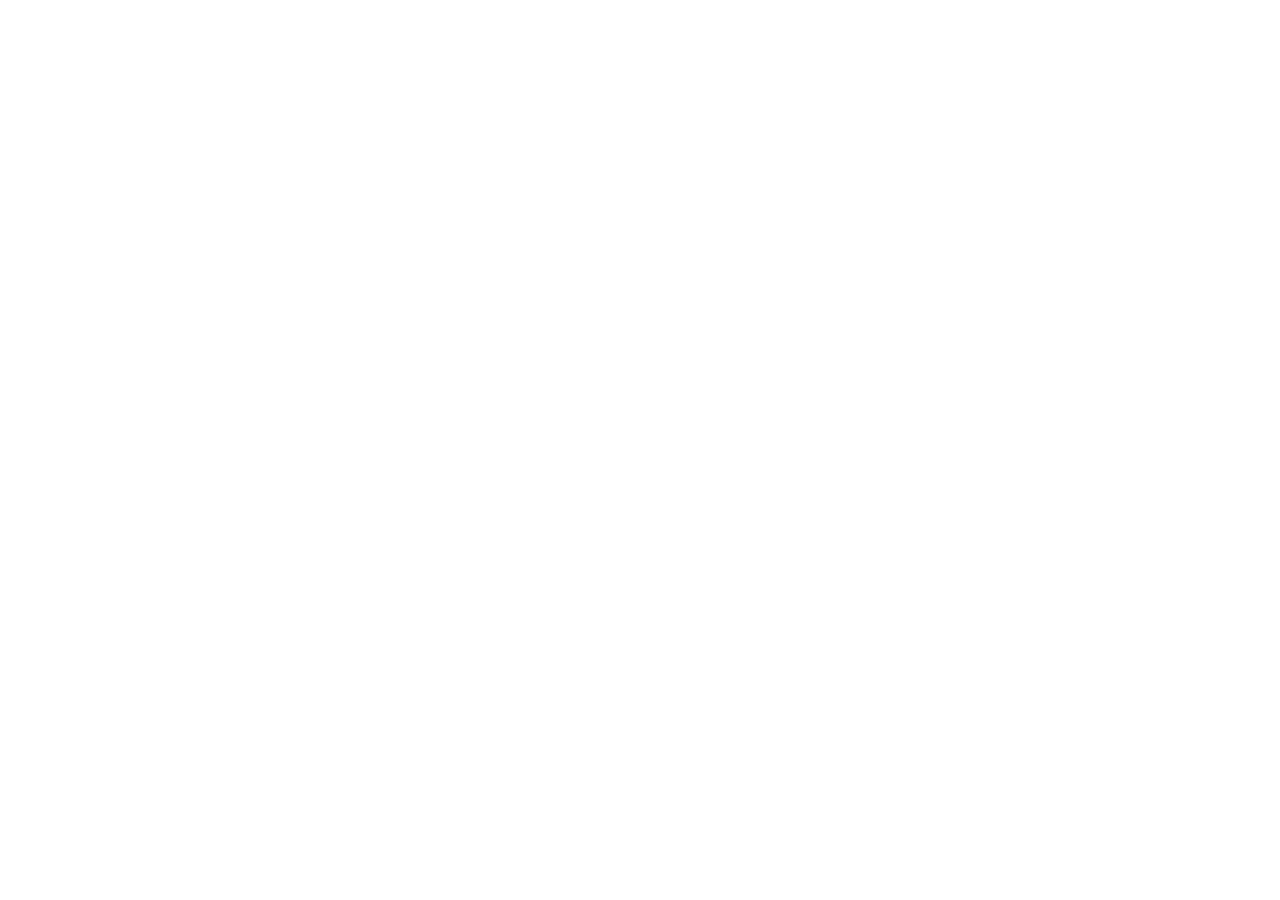
==== commit c84b3cab: "Rename (redirect)index.html to index.html" ====
--- a/index.html
+++ b/index.html
@@ -1,638 +1,15 @@
-<!DOCTYPE html>
-<html lang="en">
-<head>
-  <meta charset="UTF-8">
-  <meta name="viewport" content="width=device-width, initial-scale=1.0">
-  <meta name="description" content="ChemSymphoria 2026–27 — The Annual Chemistry Symposium of IISER Pune. A confluence of minds, molecules, and discovery.">
-  <meta property="og:title" content="ChemSymphoria 2026–27 | IISER Pune">
-  <meta property="og:description" content="Annual Chemistry Symposium — IISER Pune. Celebrating scientific discovery, molecular elegance, and the chemistry of ideas.">
-  <meta property="og:type" content="website">
-  <meta property="og:url" content="https://chemsymphoria.com">
-  <meta name="twitter:card" content="summary_large_image">
-  <title>ChemSymphoria 2026–27 | Annual Chemistry Symposium · IISER Pune</title>
-
-  <!-- Favicon -->
-  <link rel="icon" type="image/svg+xml" href="assets/icons/favicon.svg">
-
-  <!-- Google Fonts -->
-  <link rel="preconnect" href="https://fonts.googleapis.com">
-  <link rel="preconnect" href="https://fonts.gstatic.com" crossorigin>
-  <link href="https://fonts.googleapis.com/css2?family=Cormorant+Garamond:ital,wght@0,400;0,600;0,700;1,400;1,600&family=Inter:wght@400;500;600;700&family=JetBrains+Mono:wght@400;600&display=swap" rel="stylesheet">
-
-  <!-- Styles -->
-  <link rel="stylesheet" href="assets/css/design-system.css">
-  <link rel="stylesheet" href="assets/css/home.css">
-</head>
-<body>
-
-  <!-- Skip link -->
-  <a class="skip-link" href="#main-content">Skip to main content</a>
-
-  <!-- Noise texture -->
-  <div class="noise-overlay" aria-hidden="true"></div>
-
-  <!-- ─── Navigation ────────────────────────────────────────── -->
-  <nav class="nav" role="navigation" aria-label="Main navigation">
-    <div class="nav__inner">
-      <a href="index.html" class="nav__logo" aria-label="ChemSymphoria home">
-        <svg class="nav__logo-icon" viewBox="0 0 64 64" fill="none" xmlns="http://www.w3.org/2000/svg" aria-hidden="true">
-          <circle cx="32" cy="32" r="30" fill="#0A0E1A"/>
-          <g stroke="#0ABFBF" stroke-width="2" stroke-linecap="round">
-            <line x1="32" y1="12" x2="48" y2="21"/><line x1="48" y1="21" x2="48" y2="39"/>
-            <line x1="48" y1="39" x2="32" y2="48"/><line x1="32" y1="48" x2="16" y2="39"/>
-            <line x1="16" y1="39" x2="16" y2="21"/><line x1="16" y1="21" x2="32" y2="12"/>
-          </g>
-          <circle cx="32" cy="12" r="3" fill="#0ABFBF"/><circle cx="48" cy="21" r="3" fill="#0ABFBF"/>
-          <circle cx="48" cy="39" r="3" fill="#F5A623"/><circle cx="32" cy="48" r="3" fill="#0ABFBF"/>
-          <circle cx="16" cy="39" r="3" fill="#F5A623"/><circle cx="16" cy="21" r="3" fill="#0ABFBF"/>
-          <circle cx="32" cy="30" r="4" fill="#8B5CF6"/>
-        </svg>
-        <div class="nav__logo-text">
-          <span class="nav__logo-name">ChemSymphoria</span>
-          <span class="nav__logo-sub">IISER Pune · 2026–27</span>
-        </div>
-      </a>
-
-      <div class="nav__links" role="list">
-        <a href="about.html"          class="nav__link" role="listitem">About</a>
-        <a href="advisory-board.html" class="nav__link" role="listitem">Advisory Board</a>
-        <a href="speakers.html"       class="nav__link" role="listitem">Speakers</a>
-        <a href="schedule.html"       class="nav__link" role="listitem">Schedule</a>
-        <a href="activities.html"     class="nav__link" role="listitem">Activities</a>
-        <a href="team.html"           class="nav__link" role="listitem">Team</a>
-        <a href="sponsors.html"       class="nav__link" role="listitem">Sponsors</a>
-        <a href="contact.html"        class="nav__link" role="listitem">Contact</a>
-      </div>
-
-      <button class="nav__toggle" aria-label="Toggle mobile menu" aria-expanded="false">
-        <span></span><span></span><span></span>
-      </button>
-    </div>
-  </nav>
-
-  <!-- Mobile Menu -->
-  <div class="nav__mobile" role="dialog" aria-label="Mobile navigation">
-    <a href="about.html"          class="nav__mobile-link">About</a>
-    <a href="advisory-board.html" class="nav__mobile-link">Advisory Board</a>
-    <a href="speakers.html"       class="nav__mobile-link">Speakers</a>
-    <a href="schedule.html"       class="nav__mobile-link">Schedule</a>
-    <a href="activities.html"     class="nav__mobile-link">Activities</a>
-    <a href="team.html"           class="nav__mobile-link">Team</a>
-    <a href="sponsors.html"       class="nav__mobile-link">Sponsors</a>
-    <a href="contact.html"        class="nav__mobile-link">Contact</a>
-  </div>
-
-  <main id="main-content">
-
-    <!-- ─── Hero ──────────────────────────────────────────── -->
-    <section class="hero" aria-label="Hero section">
-      <canvas id="hero-canvas" aria-hidden="true"></canvas>
-      <div class="hero__atmosphere" aria-hidden="true"></div>
-      <div class="hero__grid"      aria-hidden="true"></div>
-
-      <div class="hero__content">
-        <div class="hero__eyebrow">
-          <span class="hero__eyebrow-line" aria-hidden="true"></span>
-          <span class="hero__eyebrow-text">Department of Chemistry · IISER Pune</span>
-          <span class="hero__eyebrow-line" aria-hidden="true"></span>
-        </div>
-
-        <h1 class="hero__title">
-          <span class="hero__title-main">ChemSymphoria</span>
-          <span class="hero__title-year">2026 – 27</span>
-        </h1>
-
-        <p class="hero__tagline">
-          Where Molecular Elegance Meets Scientific Discovery
-        </p>
-
-        <div class="hero__meta" role="list">
-          <div class="hero__meta-item" role="listitem">
-            <svg class="hero__meta-icon" viewBox="0 0 24 24" fill="none" stroke="currentColor" stroke-width="2" aria-hidden="true">
-              <rect x="3" y="4" width="18" height="18" rx="2"/><line x1="16" y1="2" x2="16" y2="6"/><line x1="8" y1="2" x2="8" y2="6"/><line x1="3" y1="10" x2="21" y2="10"/>
-            </svg>
-            <span>To Be Announced</span>
-          </div>
-          <div class="hero__meta-sep" aria-hidden="true"></div>
-          <div class="hero__meta-item" role="listitem">
-            <svg class="hero__meta-icon" viewBox="0 0 24 24" fill="none" stroke="currentColor" stroke-width="2" aria-hidden="true">
-              <path d="M21 10c0 7-9 13-9 13S3 17 3 10a9 9 0 0118 0z"/><circle cx="12" cy="10" r="3"/>
-            </svg>
-            <span>C.V. Raman Auditorium, IISER Pune</span>
-          </div>
-          <div class="hero__meta-sep" aria-hidden="true"></div>
-          <div class="hero__meta-item" role="listitem">
-            <svg class="hero__meta-icon" viewBox="0 0 24 24" fill="none" stroke="currentColor" stroke-width="2" aria-hidden="true">
-              <path d="M17 21v-2a4 4 0 00-4-4H5a4 4 0 00-4 4v2"/><circle cx="9" cy="7" r="4"/><path d="M23 21v-2a4 4 0 00-3-3.87m-4-12a4 4 0 010 7.75"/>
-            </svg>
-            <span>Annual Chemistry Symposium</span>
-          </div>
-        </div>
-
-        <div class="hero__actions">
-          <a href="schedule.html" class="btn btn--primary btn--lg">
-            <svg width="16" height="16" viewBox="0 0 24 24" fill="none" stroke="currentColor" stroke-width="2.5" aria-hidden="true">
-              <rect x="3" y="4" width="18" height="18" rx="2"/><line x1="3" y1="10" x2="21" y2="10"/><line x1="8" y1="2" x2="8" y2="6"/><line x1="16" y1="2" x2="16" y2="6"/>
-            </svg>
-            View Program
-          </a>
-          <a href="speakers.html" class="btn btn--secondary btn--lg">Explore Speakers</a>
-          <a href="contact.html" class="btn btn--ghost btn--lg">Register Interest</a>
-        </div>
-      </div>
-
-      <div class="hero__scroll-cue" aria-hidden="true">
-        <div class="hero__scroll-cue-line"></div>
-        <span class="hero__scroll-cue-text">Scroll</span>
-      </div>
-    </section>
-
-    <!-- ─── Stats Bar ──────────────────────────────────────── -->
-    <section class="stats-bar" aria-label="Event statistics">
-      <div class="container">
-        <div class="stats-bar__grid">
-          <div class="stats-bar__item reveal">
-            <div class="stats-bar__value">20+</div>
-            <div class="stats-bar__label">Distinguished Speakers</div>
-          </div>
-          <div class="stats-bar__item reveal reveal--delay-1">
-            <div class="stats-bar__value">2</div>
-            <div class="stats-bar__label">Days of Science</div>
-          </div>
-          <div class="stats-bar__item reveal reveal--delay-2">
-            <div class="stats-bar__value">8+</div>
-            <div class="stats-bar__label">Competitions &amp; Activities</div>
-          </div>
-          <div class="stats-bar__item reveal reveal--delay-3">
-            <div class="stats-bar__value">2026</div>
-            <div class="stats-bar__label">Edition</div>
-          </div>
-        </div>
-      </div>
-    </section>
-
-    <!-- ─── About Section ─────────────────────────────────── -->
-    <section class="about-home section" id="about" aria-labelledby="about-heading">
-      <div class="container">
-        <div class="about-home__inner">
-          <!-- Visual panel -->
-          <div class="about-home__visual reveal">
-            <div class="about-home__visual-box about-home__visual-box--main">
-              <div class="about-home__molecule">
-                <svg viewBox="0 0 400 400" fill="none" xmlns="http://www.w3.org/2000/svg" class="molecule-hero-svg" aria-hidden="true">
-                  <!-- Benzene-like ring with radiating bonds -->
-                  <g opacity="0.6">
-                    <circle cx="200" cy="200" r="60" stroke="#0ABFBF" stroke-width="1.5" stroke-dasharray="8 4"/>
-                    <!-- Hexagon vertices -->
-                    <line x1="200" y1="140" x2="200" y2="80" stroke="#0ABFBF" stroke-width="1.5"/>
-                    <line x1="252" y1="170" x2="296" y2="144" stroke="#F5A623" stroke-width="1.5"/>
-                    <line x1="252" y1="230" x2="296" y2="256" stroke="#0ABFBF" stroke-width="1.5"/>
-                    <line x1="200" y1="260" x2="200" y2="320" stroke="#8B5CF6" stroke-width="1.5"/>
-                    <line x1="148" y1="230" x2="104" y2="256" stroke="#F5A623" stroke-width="1.5"/>
-                    <line x1="148" y1="170" x2="104" y2="144" stroke="#0ABFBF" stroke-width="1.5"/>
-                    <!-- Hexagon sides -->
-                    <line x1="200" y1="140" x2="252" y2="170" stroke="#0ABFBF" stroke-width="1.5"/>
-                    <line x1="252" y1="170" x2="252" y2="230" stroke="#0ABFBF" stroke-width="1.5"/>
-                    <line x1="252" y1="230" x2="200" y2="260" stroke="#0ABFBF" stroke-width="1.5"/>
-                    <line x1="200" y1="260" x2="148" y2="230" stroke="#0ABFBF" stroke-width="1.5"/>
-                    <line x1="148" y1="230" x2="148" y2="170" stroke="#0ABFBF" stroke-width="1.5"/>
-                    <line x1="148" y1="170" x2="200" y2="140" stroke="#0ABFBF" stroke-width="1.5"/>
-                    <!-- Atoms -->
-                    <circle cx="200" cy="140" r="6" fill="#0ABFBF" opacity="0.9"/>
-                    <circle cx="252" cy="170" r="6" fill="#0ABFBF" opacity="0.9"/>
-                    <circle cx="252" cy="230" r="6" fill="#F5A623" opacity="0.9"/>
-                    <circle cx="200" cy="260" r="6" fill="#0ABFBF" opacity="0.9"/>
-                    <circle cx="148" cy="230" r="6" fill="#F5A623" opacity="0.9"/>
-                    <circle cx="148" cy="170" r="6" fill="#0ABFBF" opacity="0.9"/>
-                    <!-- Terminal atoms -->
-                    <circle cx="200" cy="80" r="4" fill="#0ABFBF" opacity="0.6"/>
-                    <circle cx="296" cy="144" r="4" fill="#F5A623" opacity="0.6"/>
-                    <circle cx="296" cy="256" r="4" fill="#0ABFBF" opacity="0.6"/>
-                    <circle cx="200" cy="320" r="4" fill="#8B5CF6" opacity="0.6"/>
-                    <circle cx="104" cy="256" r="4" fill="#F5A623" opacity="0.6"/>
-                    <circle cx="104" cy="144" r="4" fill="#0ABFBF" opacity="0.6"/>
-                    <!-- Center -->
-                    <circle cx="200" cy="200" r="10" fill="#8B5CF6" opacity="0.5"/>
-                    <circle cx="200" cy="200" r="4"  fill="#8B5CF6" opacity="1"/>
-                    <!-- Orbital rings -->
-                    <ellipse cx="200" cy="200" rx="100" ry="30" stroke="#8B5CF6" stroke-width="0.8" opacity="0.3" transform="rotate(-30 200 200)"/>
-                    <ellipse cx="200" cy="200" rx="100" ry="30" stroke="#0ABFBF" stroke-width="0.8" opacity="0.3" transform="rotate(30 200 200)"/>
-                    <ellipse cx="200" cy="200" rx="100" ry="30" stroke="#F5A623" stroke-width="0.8" opacity="0.3" transform="rotate(90 200 200)"/>
-                  </g>
-                </svg>
-              </div>
-            </div>
-            <div class="about-home__visual-box about-home__visual-box--accent">
-              <div class="about-home__visual-accent-value">IISER</div>
-              <div class="about-home__visual-accent-label">Pune, Maharashtra</div>
-            </div>
-          </div>
-
-          <!-- Content -->
-          <div class="about-home__content reveal reveal--delay-1">
-            <span class="label">About the Symposium</span>
-            <h2 class="section-title mb-6" id="about-heading" style="margin-top:1rem;">
-              Where Chemistry<br>Finds Its Symphony
-            </h2>
-            <p class="section-subtitle mb-6">
-              ChemSymphoria is the annual in-house chemistry symposium of IISER Pune — a celebration of scientific discovery orchestrated by the Department of Chemistry and the Chemphilic student club.
-            </p>
-            <p class="section-subtitle">
-              The event brings together distinguished researchers, faculty, and students for talks, poster sessions, competitions, and vibrant discourse at the frontier of chemical science.
-            </p>
-
-            <div class="about-home__features">
-              <div class="about-home__feature">
-                <div class="about-home__feature-icon" aria-hidden="true">
-                  <svg width="20" height="20" viewBox="0 0 24 24" fill="none" stroke="currentColor" stroke-width="2">
-                    <path d="M12 2l3.09 6.26L22 9.27l-5 4.87 1.18 6.88L12 17.77l-6.18 3.25L7 14.14 2 9.27l6.91-1.01L12 2z"/>
-                  </svg>
-                </div>
-                <div>
-                  <div class="about-home__feature-title">Distinguished Invited Talks</div>
-                  <div class="about-home__feature-desc">Lectures from leading chemists at the frontier of research across India and abroad.</div>
-                </div>
-              </div>
-              <div class="about-home__feature">
-                <div class="about-home__feature-icon" aria-hidden="true">
-                  <svg width="20" height="20" viewBox="0 0 24 24" fill="none" stroke="currentColor" stroke-width="2">
-                    <rect x="2" y="3" width="20" height="14" rx="2"/><line x1="8" y1="21" x2="16" y2="21"/><line x1="12" y1="17" x2="12" y2="21"/>
-                  </svg>
-                </div>
-                <div>
-                  <div class="about-home__feature-title">Research Poster Sessions</div>
-                  <div class="about-home__feature-desc">Students and scholars present cutting-edge research in an open, engaging format.</div>
-                </div>
-              </div>
-              <div class="about-home__feature">
-                <div class="about-home__feature-icon" aria-hidden="true">
-                  <svg width="20" height="20" viewBox="0 0 24 24" fill="none" stroke="currentColor" stroke-width="2">
-                    <path d="M9 12l2 2 4-4m5.618-4.016A11.955 11.955 0 0112 2.944a11.955 11.955 0 01-8.618 3.04A12.02 12.02 0 003 9c0 5.591 3.824 10.29 9 11.622 5.176-1.332 9-6.03 9-11.622 0-1.042-.133-2.052-.382-3.016z"/>
-                  </svg>
-                </div>
-                <div>
-                  <div class="about-home__feature-title">Scientific Competitions</div>
-                  <div class="about-home__feature-desc">Chemistry quizzes, lab challenges, and science communication events for all participants.</div>
-                </div>
-              </div>
-            </div>
-
-            <div class="flex gap-4" style="margin-top: 2rem;">
-              <a href="about.html" class="btn btn--primary">Learn More</a>
-              <a href="schedule.html" class="btn btn--ghost">Full Program</a>
-            </div>
-          </div>
-        </div>
-      </div>
-    </section>
-
-    <!-- ─── Speakers Preview ───────────────────────────────── -->
-    <section class="speakers-home section" id="speakers" aria-labelledby="speakers-heading">
-      <div class="container">
-        <div class="section-header reveal">
-          <span class="label">Invited Speakers</span>
-          <h2 class="section-title" id="speakers-heading">Distinguished Scientists</h2>
-          <p class="section-subtitle" style="margin: 0 auto;">
-            ChemSymphoria brings together exceptional minds from across the spectrum of chemical science. Full speaker details will be announced soon.
-          </p>
-        </div>
-
-        <div class="grid grid--4 reveal reveal--delay-1">
-          <!-- Speaker placeholders — to be updated with real speaker data -->
-          <article class="speaker-card card--teal">
-            <div class="speaker-card__image-wrap">
-              <div class="speaker-card__placeholder" aria-label="Speaker photo">
-                <svg viewBox="0 0 24 24" fill="none" stroke="currentColor" stroke-width="1.5" aria-hidden="true">
-                  <path d="M20 21v-2a4 4 0 00-4-4H8a4 4 0 00-4 4v2"/><circle cx="12" cy="7" r="4"/>
-                </svg>
-              </div>
-            </div>
-            <div class="speaker-card__body">
-              <div class="speaker-card__name">To Be Announced</div>
-              <div class="speaker-card__role">Plenary Speaker</div>
-              <div class="speaker-card__affil">Details coming soon</div>
-            </div>
-          </article>
-
-          <article class="speaker-card card--teal">
-            <div class="speaker-card__image-wrap">
-              <div class="speaker-card__placeholder" aria-label="Speaker photo">
-                <svg viewBox="0 0 24 24" fill="none" stroke="currentColor" stroke-width="1.5" aria-hidden="true">
-                  <path d="M20 21v-2a4 4 0 00-4-4H8a4 4 0 00-4 4v2"/><circle cx="12" cy="7" r="4"/>
-                </svg>
-              </div>
-            </div>
-            <div class="speaker-card__body">
-              <div class="speaker-card__name">To Be Announced</div>
-              <div class="speaker-card__role">Plenary Speaker</div>
-              <div class="speaker-card__affil">Details coming soon</div>
-            </div>
-          </article>
-
-          <article class="speaker-card card--teal">
-            <div class="speaker-card__image-wrap">
-              <div class="speaker-card__placeholder" aria-label="Speaker photo">
-                <svg viewBox="0 0 24 24" fill="none" stroke="currentColor" stroke-width="1.5" aria-hidden="true">
-                  <path d="M20 21v-2a4 4 0 00-4-4H8a4 4 0 00-4 4v2"/><circle cx="12" cy="7" r="4"/>
-                </svg>
-              </div>
-            </div>
-            <div class="speaker-card__body">
-              <div class="speaker-card__name">To Be Announced</div>
-              <div class="speaker-card__role">Invited Speaker</div>
-              <div class="speaker-card__affil">Details coming soon</div>
-            </div>
-          </article>
-
-          <article class="speaker-card card--teal">
-            <div class="speaker-card__image-wrap">
-              <div class="speaker-card__placeholder" aria-label="Speaker photo">
-                <svg viewBox="0 0 24 24" fill="none" stroke="currentColor" stroke-width="1.5" aria-hidden="true">
-                  <path d="M20 21v-2a4 4 0 00-4-4H8a4 4 0 00-4 4v2"/><circle cx="12" cy="7" r="4"/>
-                </svg>
-              </div>
-            </div>
-            <div class="speaker-card__body">
-              <div class="speaker-card__name">To Be Announced</div>
-              <div class="speaker-card__role">Invited Speaker</div>
-              <div class="speaker-card__affil">Details coming soon</div>
-            </div>
-          </article>
-        </div>
-
-        <div class="text-center" style="margin-top: 3rem;">
-          <a href="speakers.html" class="btn btn--secondary">View All Speakers →</a>
-        </div>
-      </div>
-    </section>
-
-    <!-- ─── Schedule Preview ───────────────────────────────── -->
-    <section class="schedule-home section" id="schedule" aria-labelledby="schedule-heading">
-      <div class="container container--narrow" style="max-width: 800px;">
-        <div class="section-header reveal">
-          <span class="label">Program at a Glance</span>
-          <h2 class="section-title" id="schedule-heading">Event Schedule</h2>
-        </div>
-
-        <div class="schedule-tabs" role="tablist">
-          <button class="schedule-tab active" data-day="1" role="tab" aria-selected="true" aria-controls="day-1">Day 1</button>
-          <button class="schedule-tab" data-day="2" role="tab" aria-selected="false" aria-controls="day-2">Day 2</button>
-        </div>
-
-        <div class="schedule-day active" id="day-1" role="tabpanel">
-          <div class="schedule-entry reveal">
-            <div class="schedule-entry__time">09:00</div>
-            <div class="schedule-entry__content">
-              <div class="flex-between">
-                <div class="schedule-entry__title">Inauguration &amp; Welcome Address</div>
-                <span class="badge badge--teal">Opening</span>
-              </div>
-              <div class="schedule-entry__speaker">Department of Chemistry, IISER Pune</div>
-            </div>
-          </div>
-          <div class="schedule-entry reveal reveal--delay-1">
-            <div class="schedule-entry__time">10:00</div>
-            <div class="schedule-entry__content">
-              <div class="flex-between">
-                <div class="schedule-entry__title">Plenary Lecture I</div>
-                <span class="badge badge--violet">Keynote</span>
-              </div>
-              <div class="schedule-entry__speaker">Invited Speaker — TBA</div>
-            </div>
-          </div>
-          <div class="schedule-entry reveal reveal--delay-2">
-            <div class="schedule-entry__time">11:30</div>
-            <div class="schedule-entry__content">
-              <div class="schedule-entry__title">Invited Talks Session I</div>
-              <div class="schedule-entry__speaker">Multiple Speakers</div>
-            </div>
-          </div>
-          <div class="schedule-entry reveal reveal--delay-3">
-            <div class="schedule-entry__time">13:00</div>
-            <div class="schedule-entry__content">
-              <div class="flex-between">
-                <div class="schedule-entry__title">Lunch &amp; Networking</div>
-                <span class="badge badge--amber">Break</span>
-              </div>
-            </div>
-          </div>
-          <div class="schedule-entry reveal reveal--delay-4">
-            <div class="schedule-entry__time">14:30</div>
-            <div class="schedule-entry__content">
-              <div class="schedule-entry__title">Poster Session I</div>
-              <div class="schedule-entry__speaker">Research Scholars &amp; Students</div>
-            </div>
-          </div>
-          <div class="schedule-entry reveal reveal--delay-5">
-            <div class="schedule-entry__time">16:30</div>
-            <div class="schedule-entry__content">
-              <div class="schedule-entry__title">Chemistry Quiz &amp; Cultural Events</div>
-              <div class="schedule-entry__speaker">Chemphilic Team</div>
-            </div>
-          </div>
-        </div>
-
-        <div class="schedule-day" id="day-2" role="tabpanel">
-          <div class="schedule-entry reveal">
-            <div class="schedule-entry__time">09:30</div>
-            <div class="schedule-entry__content">
-              <div class="flex-between">
-                <div class="schedule-entry__title">Plenary Lecture II</div>
-                <span class="badge badge--violet">Keynote</span>
-              </div>
-              <div class="schedule-entry__speaker">Invited Speaker — TBA</div>
-            </div>
-          </div>
-          <div class="schedule-entry reveal reveal--delay-1">
-            <div class="schedule-entry__time">11:00</div>
-            <div class="schedule-entry__content">
-              <div class="schedule-entry__title">Invited Talks Session II</div>
-              <div class="schedule-entry__speaker">Multiple Speakers</div>
-            </div>
-          </div>
-          <div class="schedule-entry reveal reveal--delay-2">
-            <div class="schedule-entry__time">13:00</div>
-            <div class="schedule-entry__content">
-              <div class="flex-between">
-                <div class="schedule-entry__title">Lunch &amp; Networking</div>
-                <span class="badge badge--amber">Break</span>
-              </div>
-            </div>
-          </div>
-          <div class="schedule-entry reveal reveal--delay-3">
-            <div class="schedule-entry__time">14:30</div>
-            <div class="schedule-entry__content">
-              <div class="schedule-entry__title">Poster Session II &amp; Activities</div>
-              <div class="schedule-entry__speaker">All Participants</div>
-            </div>
-          </div>
-          <div class="schedule-entry reveal reveal--delay-4">
-            <div class="schedule-entry__time">17:00</div>
-            <div class="schedule-entry__content">
-              <div class="flex-between">
-                <div class="schedule-entry__title">Valedictory &amp; Awards Ceremony</div>
-                <span class="badge badge--teal">Closing</span>
-              </div>
-              <div class="schedule-entry__speaker">Department of Chemistry, IISER Pune</div>
-            </div>
-          </div>
-        </div>
-
-        <div class="text-center" style="margin-top: 3rem;">
-          <a href="schedule.html" class="btn btn--primary">Full Schedule →</a>
-        </div>
-      </div>
-    </section>
-
-    <!-- ─── Activities Preview ────────────────────────────── -->
-    <section class="activities-home section" id="activities" aria-labelledby="activities-heading">
-      <div class="container">
-        <div class="section-header reveal">
-          <span class="label">Events &amp; Activities</span>
-          <h2 class="section-title" id="activities-heading">Beyond the Lecture Hall</h2>
-          <p class="section-subtitle" style="margin: 0 auto;">
-            Competitions, workshops, and cultural experiences designed to celebrate the many dimensions of chemistry.
-          </p>
-        </div>
-
-        <div class="grid grid--3 reveal reveal--delay-1">
-          <article class="activity-card">
-            <div class="activity-card__icon" aria-hidden="true">
-              <svg width="24" height="24" viewBox="0 0 24 24" fill="none" stroke="currentColor" stroke-width="2">
-                <path d="M9 3H5a2 2 0 00-2 2v4m6-6h10a2 2 0 012 2v4M9 3v18m0 0h10a2 2 0 002-2V9M9 21H5a2 2 0 01-2-2V9m0 0h18"/>
-              </svg>
-            </div>
-            <h3 class="activity-card__title">Chemistry Quiz</h3>
-            <p class="activity-card__desc">A rigorous and fun chemistry quiz testing knowledge across organic, inorganic, physical, and analytical domains.</p>
-            <a href="activities.html" class="activity-card__cta">
-              Learn more
-              <svg width="14" height="14" viewBox="0 0 24 24" fill="none" stroke="currentColor" stroke-width="2.5" aria-hidden="true">
-                <path d="M5 12h14m-7-7l7 7-7 7"/>
-              </svg>
-            </a>
-          </article>
-
-          <article class="activity-card">
-            <div class="activity-card__icon" aria-hidden="true">
-              <svg width="24" height="24" viewBox="0 0 24 24" fill="none" stroke="currentColor" stroke-width="2">
-                <path d="M8 3v3a2 2 0 01-2 2H3m18 0h-3a2 2 0 01-2-2V3m0 18v-3a2 2 0 012-2h3M3 16h3a2 2 0 012 2v3"/>
-              </svg>
-            </div>
-            <h3 class="activity-card__title">Poster Presentation</h3>
-            <p class="activity-card__desc">Research scholars and students present their work in an open scientific poster session with peer evaluation.</p>
-            <a href="activities.html" class="activity-card__cta">
-              Learn more
-              <svg width="14" height="14" viewBox="0 0 24 24" fill="none" stroke="currentColor" stroke-width="2.5" aria-hidden="true">
-                <path d="M5 12h14m-7-7l7 7-7 7"/>
-              </svg>
-            </a>
-          </article>
-
-          <article class="activity-card">
-            <div class="activity-card__icon" aria-hidden="true">
-              <svg width="24" height="24" viewBox="0 0 24 24" fill="none" stroke="currentColor" stroke-width="2">
-                <circle cx="12" cy="12" r="10"/><path d="M12 8v4l3 3"/>
-              </svg>
-            </div>
-            <h3 class="activity-card__title">Science Communication</h3>
-            <p class="activity-card__desc">Explain complex chemical concepts in creative, accessible ways — art, metaphor, and storytelling welcome.</p>
-            <a href="activities.html" class="activity-card__cta">
-              Learn more
-              <svg width="14" height="14" viewBox="0 0 24 24" fill="none" stroke="currentColor" stroke-width="2.5" aria-hidden="true">
-                <path d="M5 12h14m-7-7l7 7-7 7"/>
-              </svg>
-            </a>
-          </article>
-        </div>
-
-        <div class="text-center" style="margin-top: 3rem;">
-          <a href="activities.html" class="btn btn--secondary">All Activities →</a>
-        </div>
-      </div>
-    </section>
-
-    <!-- ─── Sponsors Strip ─────────────────────────────────── -->
-    <section class="sponsors-strip" aria-labelledby="sponsors-home-heading">
-      <div class="container">
-        <p class="sponsors-strip__label" id="sponsors-home-heading">Institutional Support &amp; Partners</p>
-        <div class="sponsors-strip__logos">
-          <div class="sponsors-strip__logo-placeholder">IISER Pune</div>
-          <div class="sponsors-strip__logo-placeholder">Dept. of Chemistry</div>
-          <div class="sponsors-strip__logo-placeholder">Chemphilic Club</div>
-          <div class="sponsors-strip__logo-placeholder">DST · India</div>
-          <div class="sponsors-strip__logo-placeholder">CSIR</div>
-        </div>
-      </div>
-    </section>
-
-    <!-- ─── CTA Banner ─────────────────────────────────────── -->
-    <section class="section" aria-labelledby="cta-heading">
-      <div class="container">
-        <div class="cta-banner reveal">
-          <div class="cta-banner__glow" aria-hidden="true"></div>
-          <h2 class="cta-banner__title" id="cta-heading">
-            Be Part of the<br>
-            <span class="text-teal">Scientific Symphony</span>
-          </h2>
-          <p class="cta-banner__desc">
-            Join researchers, scholars, and students from across India for two days of lectures, posters, competitions, and the joy of chemistry.
-          </p>
-          <div class="cta-banner__actions">
-            <a href="contact.html" class="btn btn--primary btn--lg">Register Interest</a>
-            <a href="sponsors.html" class="btn btn--ghost btn--lg">Become a Sponsor</a>
-          </div>
-        </div>
-      </div>
-    </section>
-
-  </main>
-
-  <!-- ─── Footer ────────────────────────────────────────────── -->
-  <footer class="footer" role="contentinfo">
-    <div class="container">
-      <div class="footer__grid">
-        <div>
-          <div class="footer__brand-name">ChemSymphoria</div>
-          <p class="footer__brand-desc">
-            Annual Chemistry Symposium · Department of Chemistry, IISER Pune. Celebrating the elegance of chemical science.
-          </p>
-        </div>
-        <div>
-          <p class="footer__col-title">Navigate</p>
-          <nav class="footer__links" aria-label="Footer navigation">
-            <a href="about.html"          class="footer__link">About</a>
-            <a href="advisory-board.html" class="footer__link">Advisory Board</a>
-            <a href="speakers.html"       class="footer__link">Speakers</a>
-            <a href="schedule.html"       class="footer__link">Schedule</a>
-          </nav>
-        </div>
-        <div>
-          <p class="footer__col-title">Explore</p>
-          <nav class="footer__links" aria-label="Footer navigation secondary">
-            <a href="activities.html" class="footer__link">Activities</a>
-            <a href="team.html"       class="footer__link">Team</a>
-            <a href="sponsors.html"   class="footer__link">Sponsors</a>
-            <a href="contact.html"    class="footer__link">Contact</a>
-          </nav>
-        </div>
-        <div>
-          <p class="footer__col-title">Contact</p>
-          <div class="footer__links">
-            <span class="footer__link">IISER Pune, Dr. Homi Bhabha Road</span>
-            <span class="footer__link">Pashan, Pune – 411008</span>
-            <span class="footer__link">Maharashtra, India</span>
-            <a href="mailto:chemsymphoria@iiserpune.ac.in" class="footer__link" style="color: var(--color-teal);">chemsymphoria@iiserpune.ac.in</a>
-          </div>
-        </div>
-      </div>
-
-      <div class="footer__bottom">
-        <p class="footer__copy">© 2026 ChemSymphoria. Organized by the Department of Chemistry, IISER Pune.</p>
-        <p class="footer__iiser">Hosted on <a href="https://pages.github.com" class="footer__link">GitHub Pages</a> · <a href="https://chemsymphoria.com" class="footer__link">chemsymphoria.com</a></p>
-      </div>
-    </div>
-  </footer>
-
-  <script src="assets/js/main.js"></script>
-</body>
-</html>
+
+<!DOCTYPE html>
+<html lang="en">
+<head>
+  <meta charset="UTF-8">
+  <meta http-equiv="refresh" content="0; url=https://chemsymphoria20262.wixsite.com/chemsymphoria-20262">
+  <title>ChemSymphoria 2026–27</title>
+</head>
+<body>
+  <p>Redirecting to ChemSymphoria...</p>
+  <a href="https://chemsymphoria20262.wixsite.com/chemsymphoria-20262">
+    Open ChemSymphoria
+  </a>
+</body>
+</html>
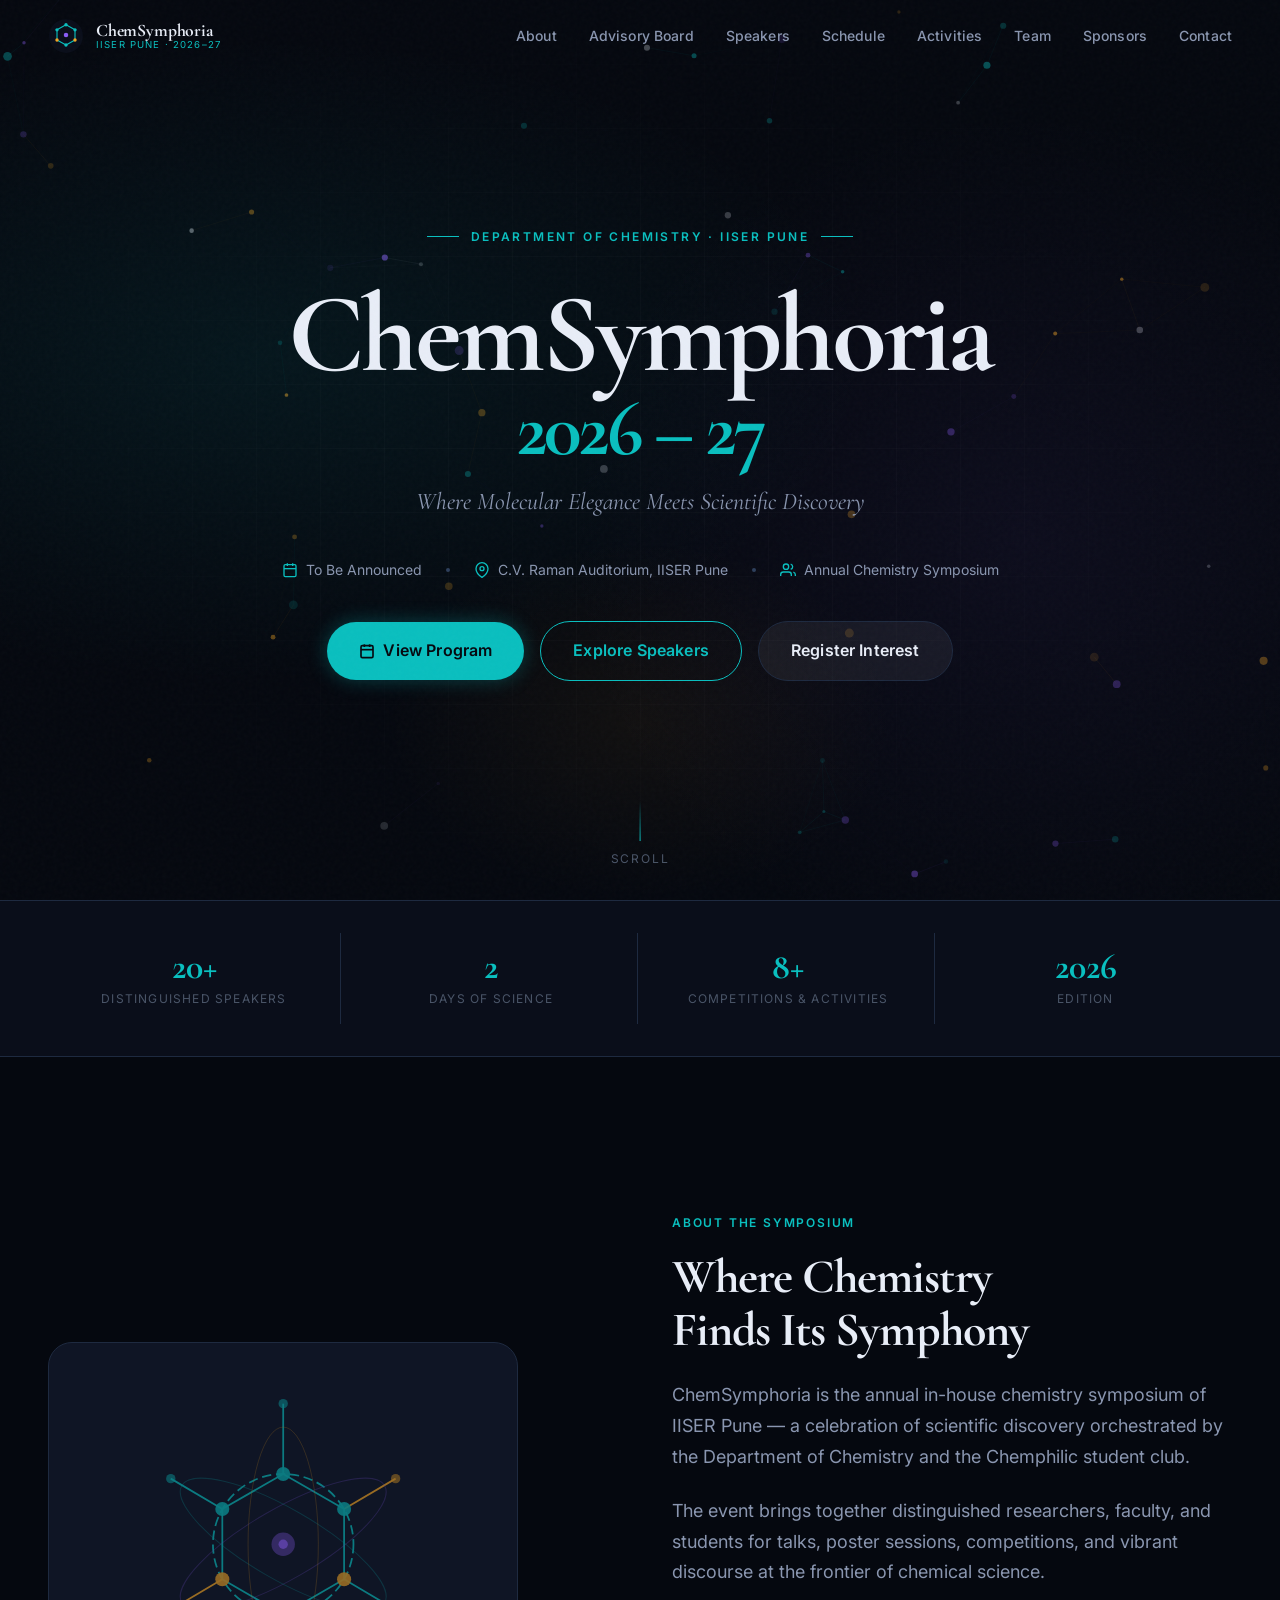
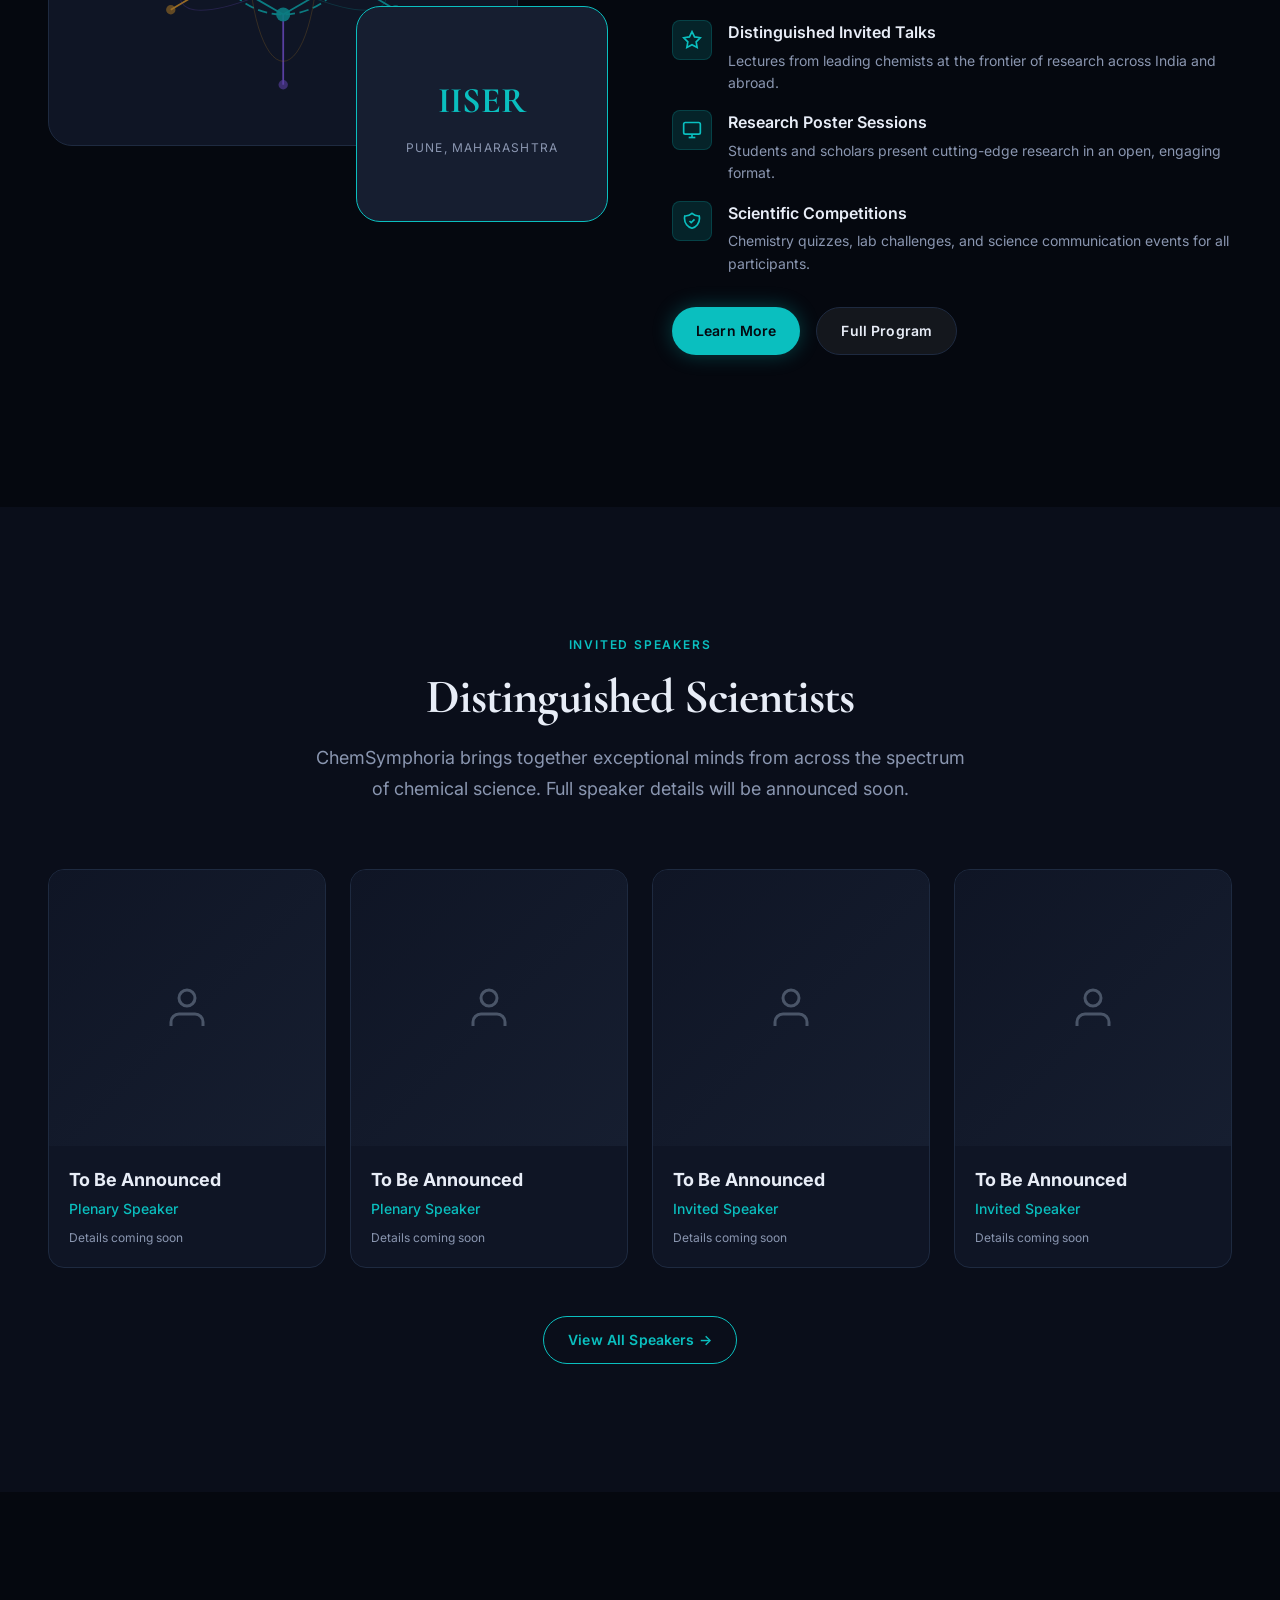
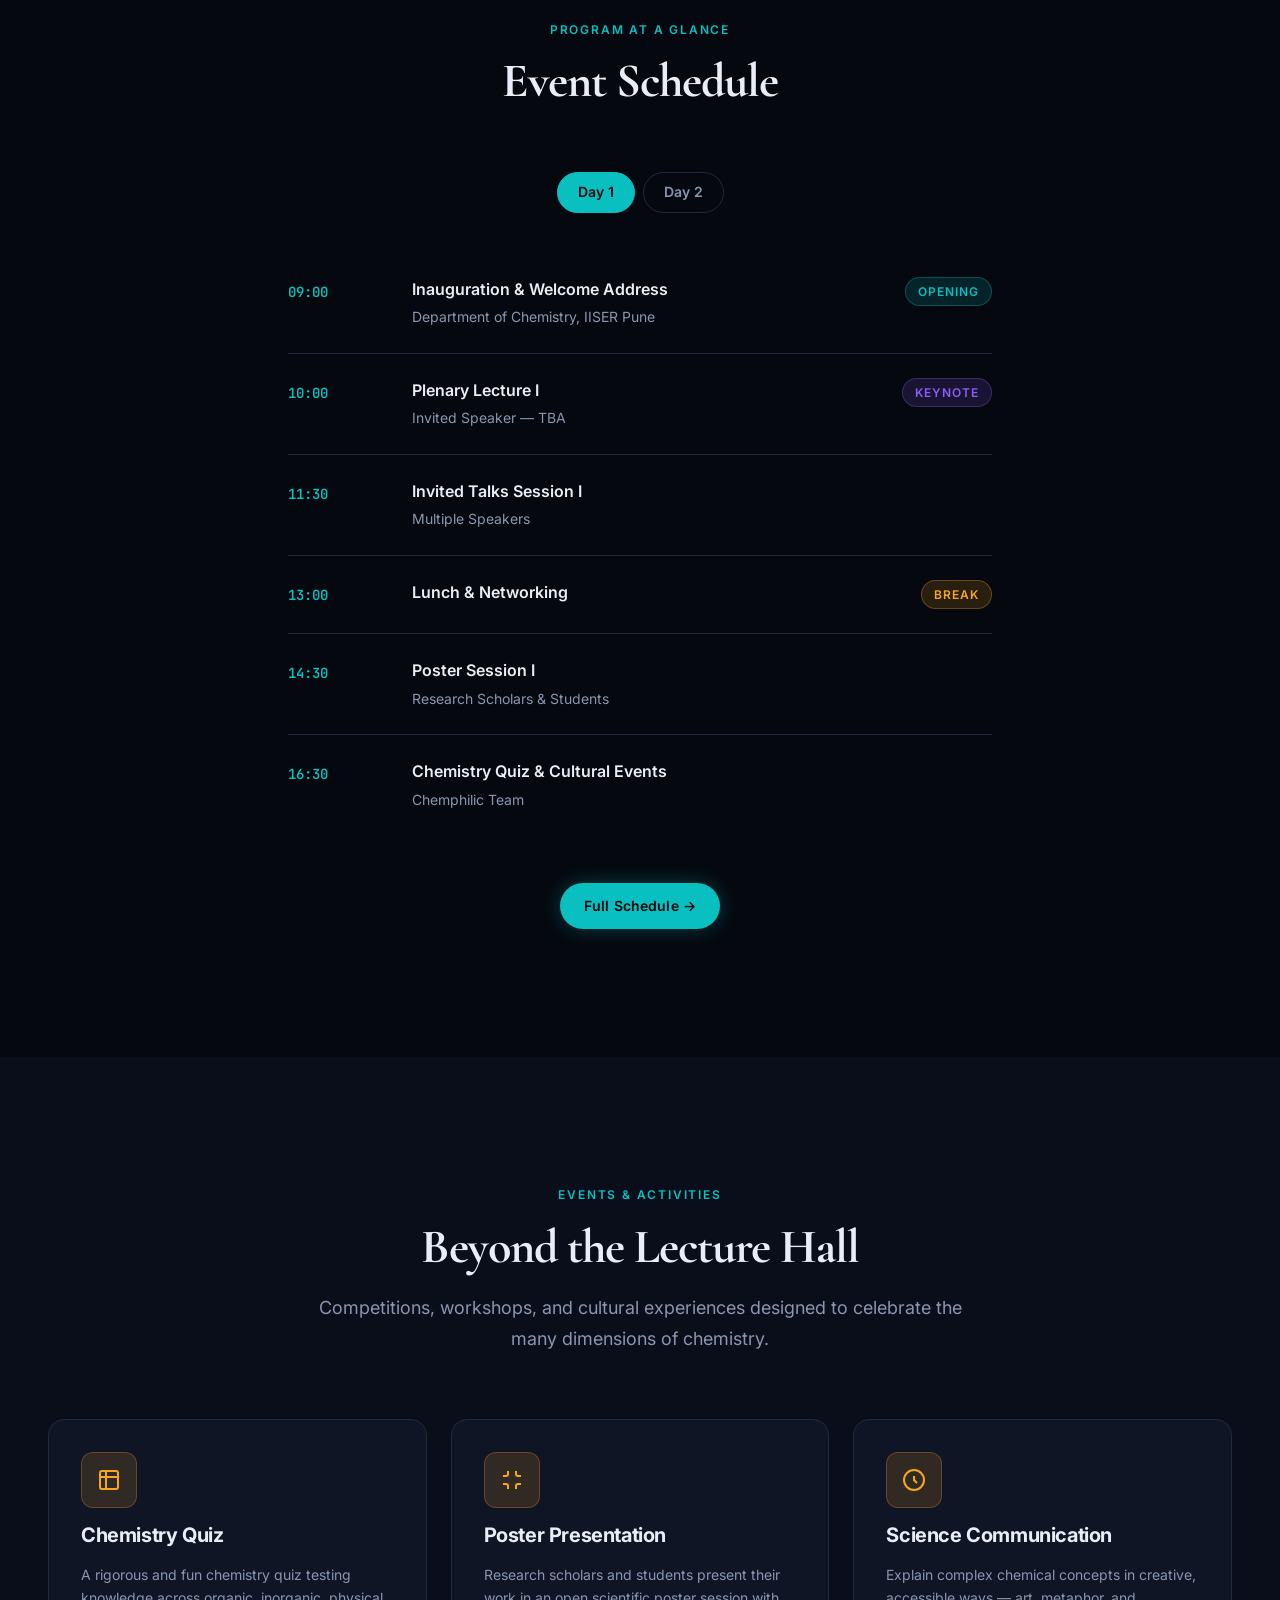
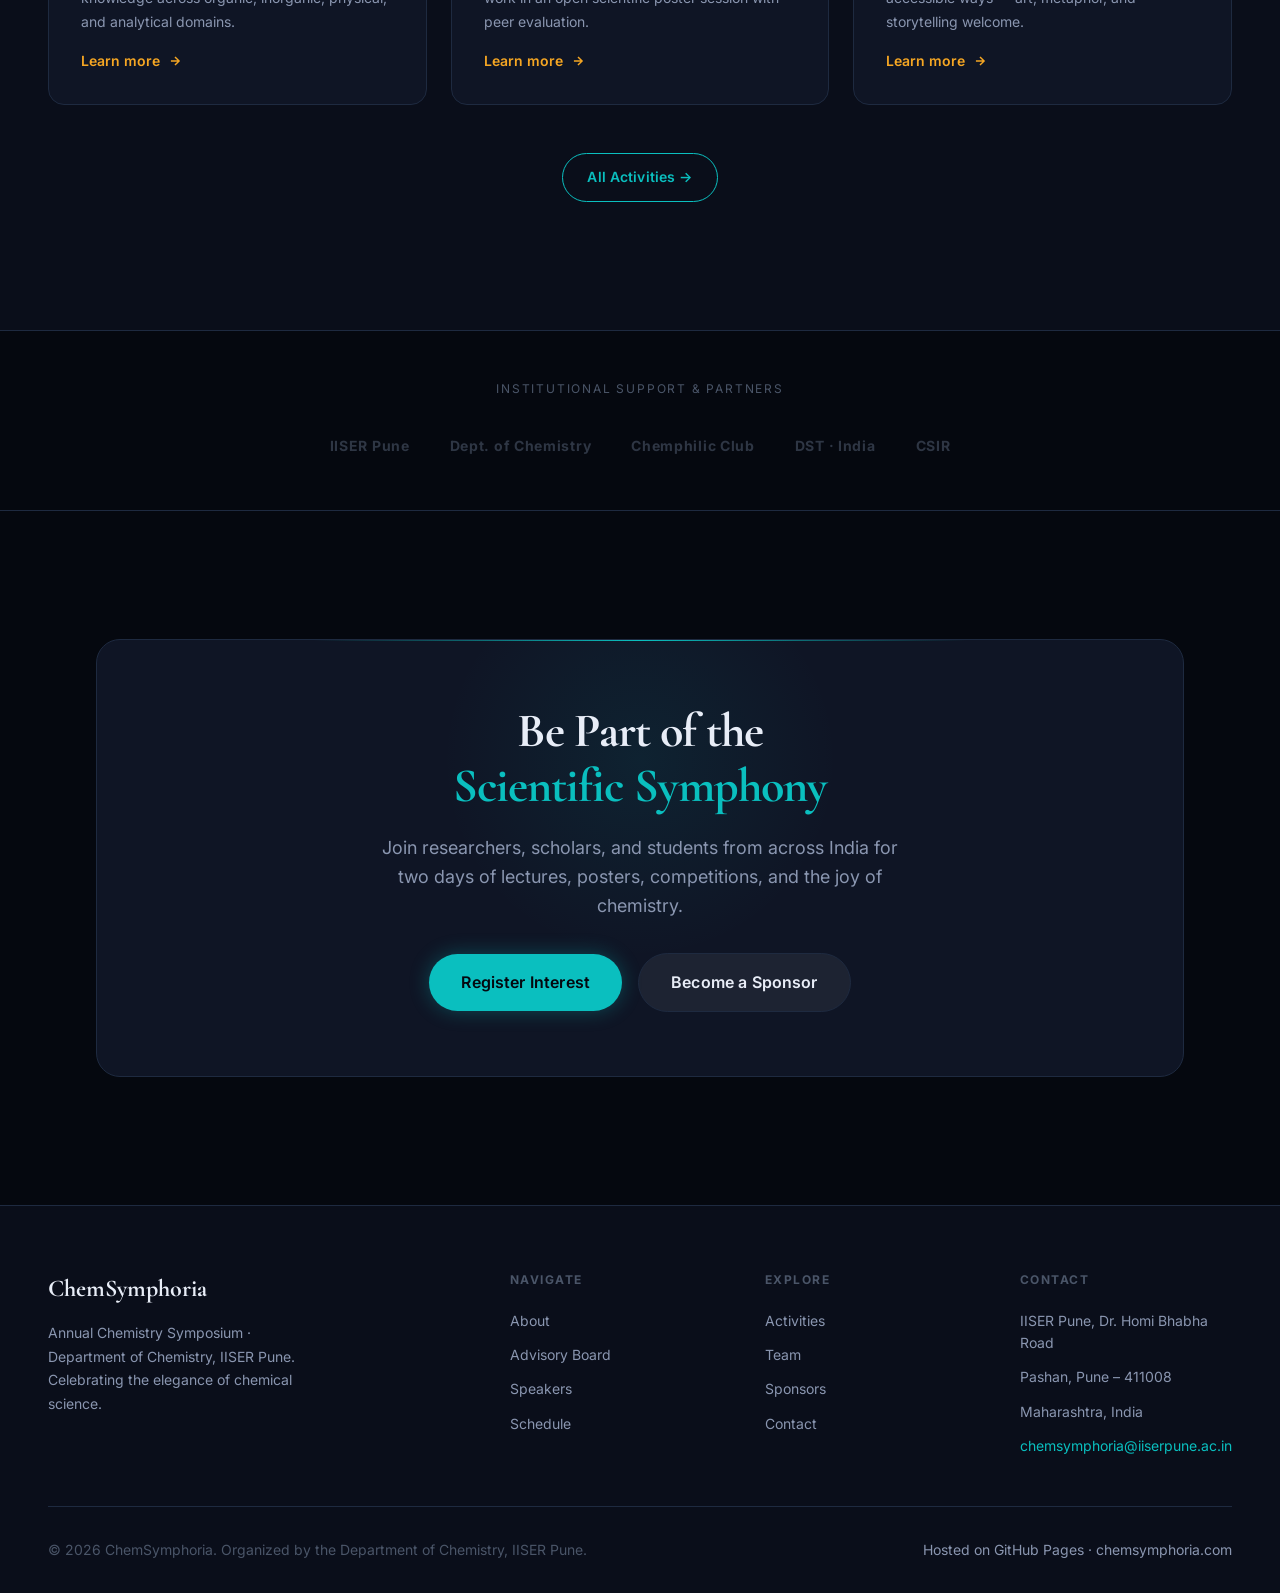
==== commit cbe1f58a: "Add new index.html file" ====
--- a/index.html
+++ b/index.html
@@ -1,15 +1,638 @@
-
-<!DOCTYPE html>
-<html lang="en">
-<head>
-  <meta charset="UTF-8">
-  <meta http-equiv="refresh" content="0; url=https://chemsymphoria20262.wixsite.com/chemsymphoria-20262">
-  <title>ChemSymphoria 2026–27</title>
-</head>
-<body>
-  <p>Redirecting to ChemSymphoria...</p>
-  <a href="https://chemsymphoria20262.wixsite.com/chemsymphoria-20262">
-    Open ChemSymphoria
-  </a>
-</body>
-</html>
+<!DOCTYPE html>
+<html lang="en">
+<head>
+  <meta charset="UTF-8">
+  <meta name="viewport" content="width=device-width, initial-scale=1.0">
+  <meta name="description" content="ChemSymphoria 2026–27 — The Annual Chemistry Symposium of IISER Pune. A confluence of minds, molecules, and discovery.">
+  <meta property="og:title" content="ChemSymphoria 2026–27 | IISER Pune">
+  <meta property="og:description" content="Annual Chemistry Symposium — IISER Pune. Celebrating scientific discovery, molecular elegance, and the chemistry of ideas.">
+  <meta property="og:type" content="website">
+  <meta property="og:url" content="https://chemsymphoria.com">
+  <meta name="twitter:card" content="summary_large_image">
+  <title>ChemSymphoria 2026–27 | Annual Chemistry Symposium · IISER Pune</title>
+
+  <!-- Favicon -->
+  <link rel="icon" type="image/svg+xml" href="assets/icons/favicon.svg">
+
+  <!-- Google Fonts -->
+  <link rel="preconnect" href="https://fonts.googleapis.com">
+  <link rel="preconnect" href="https://fonts.gstatic.com" crossorigin>
+  <link href="https://fonts.googleapis.com/css2?family=Cormorant+Garamond:ital,wght@0,400;0,600;0,700;1,400;1,600&family=Inter:wght@400;500;600;700&family=JetBrains+Mono:wght@400;600&display=swap" rel="stylesheet">
+
+  <!-- Styles -->
+  <link rel="stylesheet" href="assets/css/design-system.css">
+  <link rel="stylesheet" href="assets/css/home.css">
+</head>
+<body>
+
+  <!-- Skip link -->
+  <a class="skip-link" href="#main-content">Skip to main content</a>
+
+  <!-- Noise texture -->
+  <div class="noise-overlay" aria-hidden="true"></div>
+
+  <!-- ─── Navigation ────────────────────────────────────────── -->
+  <nav class="nav" role="navigation" aria-label="Main navigation">
+    <div class="nav__inner">
+      <a href="index.html" class="nav__logo" aria-label="ChemSymphoria home">
+        <svg class="nav__logo-icon" viewBox="0 0 64 64" fill="none" xmlns="http://www.w3.org/2000/svg" aria-hidden="true">
+          <circle cx="32" cy="32" r="30" fill="#0A0E1A"/>
+          <g stroke="#0ABFBF" stroke-width="2" stroke-linecap="round">
+            <line x1="32" y1="12" x2="48" y2="21"/><line x1="48" y1="21" x2="48" y2="39"/>
+            <line x1="48" y1="39" x2="32" y2="48"/><line x1="32" y1="48" x2="16" y2="39"/>
+            <line x1="16" y1="39" x2="16" y2="21"/><line x1="16" y1="21" x2="32" y2="12"/>
+          </g>
+          <circle cx="32" cy="12" r="3" fill="#0ABFBF"/><circle cx="48" cy="21" r="3" fill="#0ABFBF"/>
+          <circle cx="48" cy="39" r="3" fill="#F5A623"/><circle cx="32" cy="48" r="3" fill="#0ABFBF"/>
+          <circle cx="16" cy="39" r="3" fill="#F5A623"/><circle cx="16" cy="21" r="3" fill="#0ABFBF"/>
+          <circle cx="32" cy="30" r="4" fill="#8B5CF6"/>
+        </svg>
+        <div class="nav__logo-text">
+          <span class="nav__logo-name">ChemSymphoria</span>
+          <span class="nav__logo-sub">IISER Pune · 2026–27</span>
+        </div>
+      </a>
+
+      <div class="nav__links" role="list">
+        <a href="about.html"          class="nav__link" role="listitem">About</a>
+        <a href="advisory-board.html" class="nav__link" role="listitem">Advisory Board</a>
+        <a href="speakers.html"       class="nav__link" role="listitem">Speakers</a>
+        <a href="schedule.html"       class="nav__link" role="listitem">Schedule</a>
+        <a href="activities.html"     class="nav__link" role="listitem">Activities</a>
+        <a href="team.html"           class="nav__link" role="listitem">Team</a>
+        <a href="sponsors.html"       class="nav__link" role="listitem">Sponsors</a>
+        <a href="contact.html"        class="nav__link" role="listitem">Contact</a>
+      </div>
+
+      <button class="nav__toggle" aria-label="Toggle mobile menu" aria-expanded="false">
+        <span></span><span></span><span></span>
+      </button>
+    </div>
+  </nav>
+
+  <!-- Mobile Menu -->
+  <div class="nav__mobile" role="dialog" aria-label="Mobile navigation">
+    <a href="about.html"          class="nav__mobile-link">About</a>
+    <a href="advisory-board.html" class="nav__mobile-link">Advisory Board</a>
+    <a href="speakers.html"       class="nav__mobile-link">Speakers</a>
+    <a href="schedule.html"       class="nav__mobile-link">Schedule</a>
+    <a href="activities.html"     class="nav__mobile-link">Activities</a>
+    <a href="team.html"           class="nav__mobile-link">Team</a>
+    <a href="sponsors.html"       class="nav__mobile-link">Sponsors</a>
+    <a href="contact.html"        class="nav__mobile-link">Contact</a>
+  </div>
+
+  <main id="main-content">
+
+    <!-- ─── Hero ──────────────────────────────────────────── -->
+    <section class="hero" aria-label="Hero section">
+      <canvas id="hero-canvas" aria-hidden="true"></canvas>
+      <div class="hero__atmosphere" aria-hidden="true"></div>
+      <div class="hero__grid"      aria-hidden="true"></div>
+
+      <div class="hero__content">
+        <div class="hero__eyebrow">
+          <span class="hero__eyebrow-line" aria-hidden="true"></span>
+          <span class="hero__eyebrow-text">Department of Chemistry · IISER Pune</span>
+          <span class="hero__eyebrow-line" aria-hidden="true"></span>
+        </div>
+
+        <h1 class="hero__title">
+          <span class="hero__title-main">ChemSymphoria</span>
+          <span class="hero__title-year">2026 – 27</span>
+        </h1>
+
+        <p class="hero__tagline">
+          Where Molecular Elegance Meets Scientific Discovery
+        </p>
+
+        <div class="hero__meta" role="list">
+          <div class="hero__meta-item" role="listitem">
+            <svg class="hero__meta-icon" viewBox="0 0 24 24" fill="none" stroke="currentColor" stroke-width="2" aria-hidden="true">
+              <rect x="3" y="4" width="18" height="18" rx="2"/><line x1="16" y1="2" x2="16" y2="6"/><line x1="8" y1="2" x2="8" y2="6"/><line x1="3" y1="10" x2="21" y2="10"/>
+            </svg>
+            <span>To Be Announced</span>
+          </div>
+          <div class="hero__meta-sep" aria-hidden="true"></div>
+          <div class="hero__meta-item" role="listitem">
+            <svg class="hero__meta-icon" viewBox="0 0 24 24" fill="none" stroke="currentColor" stroke-width="2" aria-hidden="true">
+              <path d="M21 10c0 7-9 13-9 13S3 17 3 10a9 9 0 0118 0z"/><circle cx="12" cy="10" r="3"/>
+            </svg>
+            <span>C.V. Raman Auditorium, IISER Pune</span>
+          </div>
+          <div class="hero__meta-sep" aria-hidden="true"></div>
+          <div class="hero__meta-item" role="listitem">
+            <svg class="hero__meta-icon" viewBox="0 0 24 24" fill="none" stroke="currentColor" stroke-width="2" aria-hidden="true">
+              <path d="M17 21v-2a4 4 0 00-4-4H5a4 4 0 00-4 4v2"/><circle cx="9" cy="7" r="4"/><path d="M23 21v-2a4 4 0 00-3-3.87m-4-12a4 4 0 010 7.75"/>
+            </svg>
+            <span>Annual Chemistry Symposium</span>
+          </div>
+        </div>
+
+        <div class="hero__actions">
+          <a href="schedule.html" class="btn btn--primary btn--lg">
+            <svg width="16" height="16" viewBox="0 0 24 24" fill="none" stroke="currentColor" stroke-width="2.5" aria-hidden="true">
+              <rect x="3" y="4" width="18" height="18" rx="2"/><line x1="3" y1="10" x2="21" y2="10"/><line x1="8" y1="2" x2="8" y2="6"/><line x1="16" y1="2" x2="16" y2="6"/>
+            </svg>
+            View Program
+          </a>
+          <a href="speakers.html" class="btn btn--secondary btn--lg">Explore Speakers</a>
+          <a href="contact.html" class="btn btn--ghost btn--lg">Register Interest</a>
+        </div>
+      </div>
+
+      <div class="hero__scroll-cue" aria-hidden="true">
+        <div class="hero__scroll-cue-line"></div>
+        <span class="hero__scroll-cue-text">Scroll</span>
+      </div>
+    </section>
+
+    <!-- ─── Stats Bar ──────────────────────────────────────── -->
+    <section class="stats-bar" aria-label="Event statistics">
+      <div class="container">
+        <div class="stats-bar__grid">
+          <div class="stats-bar__item reveal">
+            <div class="stats-bar__value">20+</div>
+            <div class="stats-bar__label">Distinguished Speakers</div>
+          </div>
+          <div class="stats-bar__item reveal reveal--delay-1">
+            <div class="stats-bar__value">2</div>
+            <div class="stats-bar__label">Days of Science</div>
+          </div>
+          <div class="stats-bar__item reveal reveal--delay-2">
+            <div class="stats-bar__value">8+</div>
+            <div class="stats-bar__label">Competitions &amp; Activities</div>
+          </div>
+          <div class="stats-bar__item reveal reveal--delay-3">
+            <div class="stats-bar__value">2026</div>
+            <div class="stats-bar__label">Edition</div>
+          </div>
+        </div>
+      </div>
+    </section>
+
+    <!-- ─── About Section ─────────────────────────────────── -->
+    <section class="about-home section" id="about" aria-labelledby="about-heading">
+      <div class="container">
+        <div class="about-home__inner">
+          <!-- Visual panel -->
+          <div class="about-home__visual reveal">
+            <div class="about-home__visual-box about-home__visual-box--main">
+              <div class="about-home__molecule">
+                <svg viewBox="0 0 400 400" fill="none" xmlns="http://www.w3.org/2000/svg" class="molecule-hero-svg" aria-hidden="true">
+                  <!-- Benzene-like ring with radiating bonds -->
+                  <g opacity="0.6">
+                    <circle cx="200" cy="200" r="60" stroke="#0ABFBF" stroke-width="1.5" stroke-dasharray="8 4"/>
+                    <!-- Hexagon vertices -->
+                    <line x1="200" y1="140" x2="200" y2="80" stroke="#0ABFBF" stroke-width="1.5"/>
+                    <line x1="252" y1="170" x2="296" y2="144" stroke="#F5A623" stroke-width="1.5"/>
+                    <line x1="252" y1="230" x2="296" y2="256" stroke="#0ABFBF" stroke-width="1.5"/>
+                    <line x1="200" y1="260" x2="200" y2="320" stroke="#8B5CF6" stroke-width="1.5"/>
+                    <line x1="148" y1="230" x2="104" y2="256" stroke="#F5A623" stroke-width="1.5"/>
+                    <line x1="148" y1="170" x2="104" y2="144" stroke="#0ABFBF" stroke-width="1.5"/>
+                    <!-- Hexagon sides -->
+                    <line x1="200" y1="140" x2="252" y2="170" stroke="#0ABFBF" stroke-width="1.5"/>
+                    <line x1="252" y1="170" x2="252" y2="230" stroke="#0ABFBF" stroke-width="1.5"/>
+                    <line x1="252" y1="230" x2="200" y2="260" stroke="#0ABFBF" stroke-width="1.5"/>
+                    <line x1="200" y1="260" x2="148" y2="230" stroke="#0ABFBF" stroke-width="1.5"/>
+                    <line x1="148" y1="230" x2="148" y2="170" stroke="#0ABFBF" stroke-width="1.5"/>
+                    <line x1="148" y1="170" x2="200" y2="140" stroke="#0ABFBF" stroke-width="1.5"/>
+                    <!-- Atoms -->
+                    <circle cx="200" cy="140" r="6" fill="#0ABFBF" opacity="0.9"/>
+                    <circle cx="252" cy="170" r="6" fill="#0ABFBF" opacity="0.9"/>
+                    <circle cx="252" cy="230" r="6" fill="#F5A623" opacity="0.9"/>
+                    <circle cx="200" cy="260" r="6" fill="#0ABFBF" opacity="0.9"/>
+                    <circle cx="148" cy="230" r="6" fill="#F5A623" opacity="0.9"/>
+                    <circle cx="148" cy="170" r="6" fill="#0ABFBF" opacity="0.9"/>
+                    <!-- Terminal atoms -->
+                    <circle cx="200" cy="80" r="4" fill="#0ABFBF" opacity="0.6"/>
+                    <circle cx="296" cy="144" r="4" fill="#F5A623" opacity="0.6"/>
+                    <circle cx="296" cy="256" r="4" fill="#0ABFBF" opacity="0.6"/>
+                    <circle cx="200" cy="320" r="4" fill="#8B5CF6" opacity="0.6"/>
+                    <circle cx="104" cy="256" r="4" fill="#F5A623" opacity="0.6"/>
+                    <circle cx="104" cy="144" r="4" fill="#0ABFBF" opacity="0.6"/>
+                    <!-- Center -->
+                    <circle cx="200" cy="200" r="10" fill="#8B5CF6" opacity="0.5"/>
+                    <circle cx="200" cy="200" r="4"  fill="#8B5CF6" opacity="1"/>
+                    <!-- Orbital rings -->
+                    <ellipse cx="200" cy="200" rx="100" ry="30" stroke="#8B5CF6" stroke-width="0.8" opacity="0.3" transform="rotate(-30 200 200)"/>
+                    <ellipse cx="200" cy="200" rx="100" ry="30" stroke="#0ABFBF" stroke-width="0.8" opacity="0.3" transform="rotate(30 200 200)"/>
+                    <ellipse cx="200" cy="200" rx="100" ry="30" stroke="#F5A623" stroke-width="0.8" opacity="0.3" transform="rotate(90 200 200)"/>
+                  </g>
+                </svg>
+              </div>
+            </div>
+            <div class="about-home__visual-box about-home__visual-box--accent">
+              <div class="about-home__visual-accent-value">IISER</div>
+              <div class="about-home__visual-accent-label">Pune, Maharashtra</div>
+            </div>
+          </div>
+
+          <!-- Content -->
+          <div class="about-home__content reveal reveal--delay-1">
+            <span class="label">About the Symposium</span>
+            <h2 class="section-title mb-6" id="about-heading" style="margin-top:1rem;">
+              Where Chemistry<br>Finds Its Symphony
+            </h2>
+            <p class="section-subtitle mb-6">
+              ChemSymphoria is the annual in-house chemistry symposium of IISER Pune — a celebration of scientific discovery orchestrated by the Department of Chemistry and the Chemphilic student club.
+            </p>
+            <p class="section-subtitle">
+              The event brings together distinguished researchers, faculty, and students for talks, poster sessions, competitions, and vibrant discourse at the frontier of chemical science.
+            </p>
+
+            <div class="about-home__features">
+              <div class="about-home__feature">
+                <div class="about-home__feature-icon" aria-hidden="true">
+                  <svg width="20" height="20" viewBox="0 0 24 24" fill="none" stroke="currentColor" stroke-width="2">
+                    <path d="M12 2l3.09 6.26L22 9.27l-5 4.87 1.18 6.88L12 17.77l-6.18 3.25L7 14.14 2 9.27l6.91-1.01L12 2z"/>
+                  </svg>
+                </div>
+                <div>
+                  <div class="about-home__feature-title">Distinguished Invited Talks</div>
+                  <div class="about-home__feature-desc">Lectures from leading chemists at the frontier of research across India and abroad.</div>
+                </div>
+              </div>
+              <div class="about-home__feature">
+                <div class="about-home__feature-icon" aria-hidden="true">
+                  <svg width="20" height="20" viewBox="0 0 24 24" fill="none" stroke="currentColor" stroke-width="2">
+                    <rect x="2" y="3" width="20" height="14" rx="2"/><line x1="8" y1="21" x2="16" y2="21"/><line x1="12" y1="17" x2="12" y2="21"/>
+                  </svg>
+                </div>
+                <div>
+                  <div class="about-home__feature-title">Research Poster Sessions</div>
+                  <div class="about-home__feature-desc">Students and scholars present cutting-edge research in an open, engaging format.</div>
+                </div>
+              </div>
+              <div class="about-home__feature">
+                <div class="about-home__feature-icon" aria-hidden="true">
+                  <svg width="20" height="20" viewBox="0 0 24 24" fill="none" stroke="currentColor" stroke-width="2">
+                    <path d="M9 12l2 2 4-4m5.618-4.016A11.955 11.955 0 0112 2.944a11.955 11.955 0 01-8.618 3.04A12.02 12.02 0 003 9c0 5.591 3.824 10.29 9 11.622 5.176-1.332 9-6.03 9-11.622 0-1.042-.133-2.052-.382-3.016z"/>
+                  </svg>
+                </div>
+                <div>
+                  <div class="about-home__feature-title">Scientific Competitions</div>
+                  <div class="about-home__feature-desc">Chemistry quizzes, lab challenges, and science communication events for all participants.</div>
+                </div>
+              </div>
+            </div>
+
+            <div class="flex gap-4" style="margin-top: 2rem;">
+              <a href="about.html" class="btn btn--primary">Learn More</a>
+              <a href="schedule.html" class="btn btn--ghost">Full Program</a>
+            </div>
+          </div>
+        </div>
+      </div>
+    </section>
+
+    <!-- ─── Speakers Preview ───────────────────────────────── -->
+    <section class="speakers-home section" id="speakers" aria-labelledby="speakers-heading">
+      <div class="container">
+        <div class="section-header reveal">
+          <span class="label">Invited Speakers</span>
+          <h2 class="section-title" id="speakers-heading">Distinguished Scientists</h2>
+          <p class="section-subtitle" style="margin: 0 auto;">
+            ChemSymphoria brings together exceptional minds from across the spectrum of chemical science. Full speaker details will be announced soon.
+          </p>
+        </div>
+
+        <div class="grid grid--4 reveal reveal--delay-1">
+          <!-- Speaker placeholders — to be updated with real speaker data -->
+          <article class="speaker-card card--teal">
+            <div class="speaker-card__image-wrap">
+              <div class="speaker-card__placeholder" aria-label="Speaker photo">
+                <svg viewBox="0 0 24 24" fill="none" stroke="currentColor" stroke-width="1.5" aria-hidden="true">
+                  <path d="M20 21v-2a4 4 0 00-4-4H8a4 4 0 00-4 4v2"/><circle cx="12" cy="7" r="4"/>
+                </svg>
+              </div>
+            </div>
+            <div class="speaker-card__body">
+              <div class="speaker-card__name">To Be Announced</div>
+              <div class="speaker-card__role">Plenary Speaker</div>
+              <div class="speaker-card__affil">Details coming soon</div>
+            </div>
+          </article>
+
+          <article class="speaker-card card--teal">
+            <div class="speaker-card__image-wrap">
+              <div class="speaker-card__placeholder" aria-label="Speaker photo">
+                <svg viewBox="0 0 24 24" fill="none" stroke="currentColor" stroke-width="1.5" aria-hidden="true">
+                  <path d="M20 21v-2a4 4 0 00-4-4H8a4 4 0 00-4 4v2"/><circle cx="12" cy="7" r="4"/>
+                </svg>
+              </div>
+            </div>
+            <div class="speaker-card__body">
+              <div class="speaker-card__name">To Be Announced</div>
+              <div class="speaker-card__role">Plenary Speaker</div>
+              <div class="speaker-card__affil">Details coming soon</div>
+            </div>
+          </article>
+
+          <article class="speaker-card card--teal">
+            <div class="speaker-card__image-wrap">
+              <div class="speaker-card__placeholder" aria-label="Speaker photo">
+                <svg viewBox="0 0 24 24" fill="none" stroke="currentColor" stroke-width="1.5" aria-hidden="true">
+                  <path d="M20 21v-2a4 4 0 00-4-4H8a4 4 0 00-4 4v2"/><circle cx="12" cy="7" r="4"/>
+                </svg>
+              </div>
+            </div>
+            <div class="speaker-card__body">
+              <div class="speaker-card__name">To Be Announced</div>
+              <div class="speaker-card__role">Invited Speaker</div>
+              <div class="speaker-card__affil">Details coming soon</div>
+            </div>
+          </article>
+
+          <article class="speaker-card card--teal">
+            <div class="speaker-card__image-wrap">
+              <div class="speaker-card__placeholder" aria-label="Speaker photo">
+                <svg viewBox="0 0 24 24" fill="none" stroke="currentColor" stroke-width="1.5" aria-hidden="true">
+                  <path d="M20 21v-2a4 4 0 00-4-4H8a4 4 0 00-4 4v2"/><circle cx="12" cy="7" r="4"/>
+                </svg>
+              </div>
+            </div>
+            <div class="speaker-card__body">
+              <div class="speaker-card__name">To Be Announced</div>
+              <div class="speaker-card__role">Invited Speaker</div>
+              <div class="speaker-card__affil">Details coming soon</div>
+            </div>
+          </article>
+        </div>
+
+        <div class="text-center" style="margin-top: 3rem;">
+          <a href="speakers.html" class="btn btn--secondary">View All Speakers →</a>
+        </div>
+      </div>
+    </section>
+
+    <!-- ─── Schedule Preview ───────────────────────────────── -->
+    <section class="schedule-home section" id="schedule" aria-labelledby="schedule-heading">
+      <div class="container container--narrow" style="max-width: 800px;">
+        <div class="section-header reveal">
+          <span class="label">Program at a Glance</span>
+          <h2 class="section-title" id="schedule-heading">Event Schedule</h2>
+        </div>
+
+        <div class="schedule-tabs" role="tablist">
+          <button class="schedule-tab active" data-day="1" role="tab" aria-selected="true" aria-controls="day-1">Day 1</button>
+          <button class="schedule-tab" data-day="2" role="tab" aria-selected="false" aria-controls="day-2">Day 2</button>
+        </div>
+
+        <div class="schedule-day active" id="day-1" role="tabpanel">
+          <div class="schedule-entry reveal">
+            <div class="schedule-entry__time">09:00</div>
+            <div class="schedule-entry__content">
+              <div class="flex-between">
+                <div class="schedule-entry__title">Inauguration &amp; Welcome Address</div>
+                <span class="badge badge--teal">Opening</span>
+              </div>
+              <div class="schedule-entry__speaker">Department of Chemistry, IISER Pune</div>
+            </div>
+          </div>
+          <div class="schedule-entry reveal reveal--delay-1">
+            <div class="schedule-entry__time">10:00</div>
+            <div class="schedule-entry__content">
+              <div class="flex-between">
+                <div class="schedule-entry__title">Plenary Lecture I</div>
+                <span class="badge badge--violet">Keynote</span>
+              </div>
+              <div class="schedule-entry__speaker">Invited Speaker — TBA</div>
+            </div>
+          </div>
+          <div class="schedule-entry reveal reveal--delay-2">
+            <div class="schedule-entry__time">11:30</div>
+            <div class="schedule-entry__content">
+              <div class="schedule-entry__title">Invited Talks Session I</div>
+              <div class="schedule-entry__speaker">Multiple Speakers</div>
+            </div>
+          </div>
+          <div class="schedule-entry reveal reveal--delay-3">
+            <div class="schedule-entry__time">13:00</div>
+            <div class="schedule-entry__content">
+              <div class="flex-between">
+                <div class="schedule-entry__title">Lunch &amp; Networking</div>
+                <span class="badge badge--amber">Break</span>
+              </div>
+            </div>
+          </div>
+          <div class="schedule-entry reveal reveal--delay-4">
+            <div class="schedule-entry__time">14:30</div>
+            <div class="schedule-entry__content">
+              <div class="schedule-entry__title">Poster Session I</div>
+              <div class="schedule-entry__speaker">Research Scholars &amp; Students</div>
+            </div>
+          </div>
+          <div class="schedule-entry reveal reveal--delay-5">
+            <div class="schedule-entry__time">16:30</div>
+            <div class="schedule-entry__content">
+              <div class="schedule-entry__title">Chemistry Quiz &amp; Cultural Events</div>
+              <div class="schedule-entry__speaker">Chemphilic Team</div>
+            </div>
+          </div>
+        </div>
+
+        <div class="schedule-day" id="day-2" role="tabpanel">
+          <div class="schedule-entry reveal">
+            <div class="schedule-entry__time">09:30</div>
+            <div class="schedule-entry__content">
+              <div class="flex-between">
+                <div class="schedule-entry__title">Plenary Lecture II</div>
+                <span class="badge badge--violet">Keynote</span>
+              </div>
+              <div class="schedule-entry__speaker">Invited Speaker — TBA</div>
+            </div>
+          </div>
+          <div class="schedule-entry reveal reveal--delay-1">
+            <div class="schedule-entry__time">11:00</div>
+            <div class="schedule-entry__content">
+              <div class="schedule-entry__title">Invited Talks Session II</div>
+              <div class="schedule-entry__speaker">Multiple Speakers</div>
+            </div>
+          </div>
+          <div class="schedule-entry reveal reveal--delay-2">
+            <div class="schedule-entry__time">13:00</div>
+            <div class="schedule-entry__content">
+              <div class="flex-between">
+                <div class="schedule-entry__title">Lunch &amp; Networking</div>
+                <span class="badge badge--amber">Break</span>
+              </div>
+            </div>
+          </div>
+          <div class="schedule-entry reveal reveal--delay-3">
+            <div class="schedule-entry__time">14:30</div>
+            <div class="schedule-entry__content">
+              <div class="schedule-entry__title">Poster Session II &amp; Activities</div>
+              <div class="schedule-entry__speaker">All Participants</div>
+            </div>
+          </div>
+          <div class="schedule-entry reveal reveal--delay-4">
+            <div class="schedule-entry__time">17:00</div>
+            <div class="schedule-entry__content">
+              <div class="flex-between">
+                <div class="schedule-entry__title">Valedictory &amp; Awards Ceremony</div>
+                <span class="badge badge--teal">Closing</span>
+              </div>
+              <div class="schedule-entry__speaker">Department of Chemistry, IISER Pune</div>
+            </div>
+          </div>
+        </div>
+
+        <div class="text-center" style="margin-top: 3rem;">
+          <a href="schedule.html" class="btn btn--primary">Full Schedule →</a>
+        </div>
+      </div>
+    </section>
+
+    <!-- ─── Activities Preview ────────────────────────────── -->
+    <section class="activities-home section" id="activities" aria-labelledby="activities-heading">
+      <div class="container">
+        <div class="section-header reveal">
+          <span class="label">Events &amp; Activities</span>
+          <h2 class="section-title" id="activities-heading">Beyond the Lecture Hall</h2>
+          <p class="section-subtitle" style="margin: 0 auto;">
+            Competitions, workshops, and cultural experiences designed to celebrate the many dimensions of chemistry.
+          </p>
+        </div>
+
+        <div class="grid grid--3 reveal reveal--delay-1">
+          <article class="activity-card">
+            <div class="activity-card__icon" aria-hidden="true">
+              <svg width="24" height="24" viewBox="0 0 24 24" fill="none" stroke="currentColor" stroke-width="2">
+                <path d="M9 3H5a2 2 0 00-2 2v4m6-6h10a2 2 0 012 2v4M9 3v18m0 0h10a2 2 0 002-2V9M9 21H5a2 2 0 01-2-2V9m0 0h18"/>
+              </svg>
+            </div>
+            <h3 class="activity-card__title">Chemistry Quiz</h3>
+            <p class="activity-card__desc">A rigorous and fun chemistry quiz testing knowledge across organic, inorganic, physical, and analytical domains.</p>
+            <a href="activities.html" class="activity-card__cta">
+              Learn more
+              <svg width="14" height="14" viewBox="0 0 24 24" fill="none" stroke="currentColor" stroke-width="2.5" aria-hidden="true">
+                <path d="M5 12h14m-7-7l7 7-7 7"/>
+              </svg>
+            </a>
+          </article>
+
+          <article class="activity-card">
+            <div class="activity-card__icon" aria-hidden="true">
+              <svg width="24" height="24" viewBox="0 0 24 24" fill="none" stroke="currentColor" stroke-width="2">
+                <path d="M8 3v3a2 2 0 01-2 2H3m18 0h-3a2 2 0 01-2-2V3m0 18v-3a2 2 0 012-2h3M3 16h3a2 2 0 012 2v3"/>
+              </svg>
+            </div>
+            <h3 class="activity-card__title">Poster Presentation</h3>
+            <p class="activity-card__desc">Research scholars and students present their work in an open scientific poster session with peer evaluation.</p>
+            <a href="activities.html" class="activity-card__cta">
+              Learn more
+              <svg width="14" height="14" viewBox="0 0 24 24" fill="none" stroke="currentColor" stroke-width="2.5" aria-hidden="true">
+                <path d="M5 12h14m-7-7l7 7-7 7"/>
+              </svg>
+            </a>
+          </article>
+
+          <article class="activity-card">
+            <div class="activity-card__icon" aria-hidden="true">
+              <svg width="24" height="24" viewBox="0 0 24 24" fill="none" stroke="currentColor" stroke-width="2">
+                <circle cx="12" cy="12" r="10"/><path d="M12 8v4l3 3"/>
+              </svg>
+            </div>
+            <h3 class="activity-card__title">Science Communication</h3>
+            <p class="activity-card__desc">Explain complex chemical concepts in creative, accessible ways — art, metaphor, and storytelling welcome.</p>
+            <a href="activities.html" class="activity-card__cta">
+              Learn more
+              <svg width="14" height="14" viewBox="0 0 24 24" fill="none" stroke="currentColor" stroke-width="2.5" aria-hidden="true">
+                <path d="M5 12h14m-7-7l7 7-7 7"/>
+              </svg>
+            </a>
+          </article>
+        </div>
+
+        <div class="text-center" style="margin-top: 3rem;">
+          <a href="activities.html" class="btn btn--secondary">All Activities →</a>
+        </div>
+      </div>
+    </section>
+
+    <!-- ─── Sponsors Strip ─────────────────────────────────── -->
+    <section class="sponsors-strip" aria-labelledby="sponsors-home-heading">
+      <div class="container">
+        <p class="sponsors-strip__label" id="sponsors-home-heading">Institutional Support &amp; Partners</p>
+        <div class="sponsors-strip__logos">
+          <div class="sponsors-strip__logo-placeholder">IISER Pune</div>
+          <div class="sponsors-strip__logo-placeholder">Dept. of Chemistry</div>
+          <div class="sponsors-strip__logo-placeholder">Chemphilic Club</div>
+          <div class="sponsors-strip__logo-placeholder">DST · India</div>
+          <div class="sponsors-strip__logo-placeholder">CSIR</div>
+        </div>
+      </div>
+    </section>
+
+    <!-- ─── CTA Banner ─────────────────────────────────────── -->
+    <section class="section" aria-labelledby="cta-heading">
+      <div class="container">
+        <div class="cta-banner reveal">
+          <div class="cta-banner__glow" aria-hidden="true"></div>
+          <h2 class="cta-banner__title" id="cta-heading">
+            Be Part of the<br>
+            <span class="text-teal">Scientific Symphony</span>
+          </h2>
+          <p class="cta-banner__desc">
+            Join researchers, scholars, and students from across India for two days of lectures, posters, competitions, and the joy of chemistry.
+          </p>
+          <div class="cta-banner__actions">
+            <a href="contact.html" class="btn btn--primary btn--lg">Register Interest</a>
+            <a href="sponsors.html" class="btn btn--ghost btn--lg">Become a Sponsor</a>
+          </div>
+        </div>
+      </div>
+    </section>
+
+  </main>
+
+  <!-- ─── Footer ────────────────────────────────────────────── -->
+  <footer class="footer" role="contentinfo">
+    <div class="container">
+      <div class="footer__grid">
+        <div>
+          <div class="footer__brand-name">ChemSymphoria</div>
+          <p class="footer__brand-desc">
+            Annual Chemistry Symposium · Department of Chemistry, IISER Pune. Celebrating the elegance of chemical science.
+          </p>
+        </div>
+        <div>
+          <p class="footer__col-title">Navigate</p>
+          <nav class="footer__links" aria-label="Footer navigation">
+            <a href="about.html"          class="footer__link">About</a>
+            <a href="advisory-board.html" class="footer__link">Advisory Board</a>
+            <a href="speakers.html"       class="footer__link">Speakers</a>
+            <a href="schedule.html"       class="footer__link">Schedule</a>
+          </nav>
+        </div>
+        <div>
+          <p class="footer__col-title">Explore</p>
+          <nav class="footer__links" aria-label="Footer navigation secondary">
+            <a href="activities.html" class="footer__link">Activities</a>
+            <a href="team.html"       class="footer__link">Team</a>
+            <a href="sponsors.html"   class="footer__link">Sponsors</a>
+            <a href="contact.html"    class="footer__link">Contact</a>
+          </nav>
+        </div>
+        <div>
+          <p class="footer__col-title">Contact</p>
+          <div class="footer__links">
+            <span class="footer__link">IISER Pune, Dr. Homi Bhabha Road</span>
+            <span class="footer__link">Pashan, Pune – 411008</span>
+            <span class="footer__link">Maharashtra, India</span>
+            <a href="mailto:chemsymphoria@iiserpune.ac.in" class="footer__link" style="color: var(--color-teal);">chemsymphoria@iiserpune.ac.in</a>
+          </div>
+        </div>
+      </div>
+
+      <div class="footer__bottom">
+        <p class="footer__copy">© 2026 ChemSymphoria. Organized by the Department of Chemistry, IISER Pune.</p>
+        <p class="footer__iiser">Hosted on <a href="https://pages.github.com" class="footer__link">GitHub Pages</a> · <a href="https://chemsymphoria.com" class="footer__link">chemsymphoria.com</a></p>
+      </div>
+    </div>
+  </footer>
+
+  <script src="assets/js/main.js"></script>
+</body>
+</html>
--- a/assets/css/design-system.css
+++ b/assets/css/design-system.css
@@ -0,0 +1,796 @@
+/* ============================================================
+   ChemSymphoria 2026–27 · Design System
+   Creative Direction: "Molecular Resonance"
+   — A deep indigo cosmos with luminous teal/amber accents,
+     inspired by emission spectra, molecular orbital theory,
+     and the elegance of chemical bond formation.
+   ============================================================ */
+
+/* ─── Custom Properties ─────────────────────────────────────── */
+:root {
+  /* Color Palette */
+  --color-void:          #05080F;   /* Near-black background */
+  --color-deep:          #0A0E1A;   /* Primary dark surface */
+  --color-surface:       #0F1525;   /* Card / panel surface */
+  --color-elevated:      #161E30;   /* Elevated element */
+  --color-border:        #1E2A40;   /* Subtle border */
+  --color-border-bright: #2D3F5C;   /* Accent border */
+
+  /* Brand Accent — Teal (primary) */
+  --color-teal-dim:      #0D4A4A;
+  --color-teal:          #0ABFBF;   /* Primary accent */
+  --color-teal-bright:   #22D4D4;
+  --color-teal-glow:     rgba(10, 191, 191, 0.15);
+
+  /* Brand Accent — Amber (secondary) */
+  --color-amber-dim:     #4A2D00;
+  --color-amber:         #F5A623;   /* Secondary accent */
+  --color-amber-bright:  #FFB94E;
+  --color-amber-glow:    rgba(245, 166, 35, 0.15);
+
+  /* Brand Accent — Violet (tertiary) */
+  --color-violet:        #8B5CF6;
+  --color-violet-glow:   rgba(139, 92, 246, 0.15);
+
+  /* Text */
+  --color-text-primary:   #E8EDF7;  /* Main text */
+  --color-text-secondary: #8A96B0;  /* Supporting text */
+  --color-text-muted:     #4A5568;  /* Placeholder / disabled */
+  --color-text-inverse:   #05080F;  /* Text on light bg */
+
+  /* Typography */
+  --font-display:  'Cormorant Garamond', 'Georgia', serif;
+  --font-heading:  'Inter', 'Helvetica Neue', sans-serif;
+  --font-body:     'Inter', 'Helvetica Neue', sans-serif;
+  --font-mono:     'JetBrains Mono', 'Fira Code', monospace;
+
+  /* Type Scale */
+  --text-xs:   0.75rem;    /* 12px */
+  --text-sm:   0.875rem;   /* 14px */
+  --text-base: 1rem;       /* 16px */
+  --text-lg:   1.125rem;   /* 18px */
+  --text-xl:   1.25rem;    /* 20px */
+  --text-2xl:  1.5rem;     /* 24px */
+  --text-3xl:  1.875rem;   /* 30px */
+  --text-4xl:  2.25rem;    /* 36px */
+  --text-5xl:  3rem;       /* 48px */
+  --text-6xl:  3.75rem;    /* 60px */
+  --text-7xl:  4.5rem;     /* 72px */
+  --text-8xl:  6rem;       /* 96px */
+
+  /* Spacing */
+  --space-1:   0.25rem;
+  --space-2:   0.5rem;
+  --space-3:   0.75rem;
+  --space-4:   1rem;
+  --space-5:   1.25rem;
+  --space-6:   1.5rem;
+  --space-8:   2rem;
+  --space-10:  2.5rem;
+  --space-12:  3rem;
+  --space-16:  4rem;
+  --space-20:  5rem;
+  --space-24:  6rem;
+  --space-32:  8rem;
+
+  /* Layout */
+  --max-w-sm:    640px;
+  --max-w-md:    768px;
+  --max-w-lg:    1024px;
+  --max-w-xl:    1280px;
+  --max-w-2xl:   1440px;
+  --container-padding: clamp(1rem, 4vw, 3rem);
+
+  /* Border Radius */
+  --radius-sm:   4px;
+  --radius-md:   8px;
+  --radius-lg:   12px;
+  --radius-xl:   16px;
+  --radius-2xl:  24px;
+  --radius-full: 9999px;
+
+  /* Shadows */
+  --shadow-sm:   0 1px 3px rgba(0,0,0,0.4);
+  --shadow-md:   0 4px 16px rgba(0,0,0,0.5);
+  --shadow-lg:   0 8px 32px rgba(0,0,0,0.6);
+  --shadow-teal: 0 0 24px rgba(10,191,191,0.2);
+  --shadow-amber: 0 0 24px rgba(245,166,35,0.2);
+
+  /* Transitions */
+  --transition-fast:   150ms ease;
+  --transition-base:   250ms ease;
+  --transition-slow:   400ms ease;
+  --transition-spring: 400ms cubic-bezier(0.34, 1.56, 0.64, 1);
+
+  /* Z-Index */
+  --z-base:    1;
+  --z-overlay: 100;
+  --z-modal:   200;
+  --z-nav:     300;
+  --z-toast:   400;
+}
+
+/* ─── Reset ─────────────────────────────────────────────────── */
+*, *::before, *::after {
+  box-sizing: border-box;
+  margin: 0;
+  padding: 0;
+}
+
+html {
+  scroll-behavior: smooth;
+  font-size: 16px;
+  -webkit-text-size-adjust: 100%;
+}
+
+body {
+  font-family: var(--font-body);
+  font-size: var(--text-base);
+  line-height: 1.6;
+  color: var(--color-text-primary);
+  background-color: var(--color-void);
+  -webkit-font-smoothing: antialiased;
+  -moz-osx-font-smoothing: grayscale;
+  overflow-x: hidden;
+}
+
+img, video, svg {
+  display: block;
+  max-width: 100%;
+}
+
+a {
+  color: inherit;
+  text-decoration: none;
+}
+
+button {
+  cursor: pointer;
+  border: none;
+  background: none;
+  font: inherit;
+}
+
+ul, ol {
+  list-style: none;
+}
+
+/* ─── Typography ─────────────────────────────────────────────── */
+.font-display {
+  font-family: var(--font-display);
+}
+
+h1, h2, h3, h4, h5, h6 {
+  font-family: var(--font-heading);
+  font-weight: 700;
+  line-height: 1.15;
+  letter-spacing: -0.02em;
+  color: var(--color-text-primary);
+}
+
+.display-title {
+  font-family: var(--font-display);
+  font-size: clamp(3rem, 8vw, var(--text-8xl));
+  font-weight: 700;
+  line-height: 1.05;
+  letter-spacing: -0.03em;
+}
+
+.section-title {
+  font-family: var(--font-display);
+  font-size: clamp(2rem, 5vw, var(--text-5xl));
+  font-weight: 700;
+  line-height: 1.1;
+  letter-spacing: -0.02em;
+}
+
+.section-subtitle {
+  font-size: var(--text-lg);
+  color: var(--color-text-secondary);
+  line-height: 1.7;
+  max-width: 60ch;
+}
+
+.label {
+  font-size: var(--text-xs);
+  font-weight: 600;
+  letter-spacing: 0.15em;
+  text-transform: uppercase;
+  color: var(--color-teal);
+}
+
+/* ─── Layout ─────────────────────────────────────────────────── */
+.container {
+  width: 100%;
+  max-width: var(--max-w-xl);
+  margin: 0 auto;
+  padding: 0 var(--container-padding);
+}
+
+.container--wide {
+  max-width: var(--max-w-2xl);
+}
+
+.container--narrow {
+  max-width: var(--max-w-md);
+}
+
+.section {
+  padding: clamp(var(--space-16), 10vw, var(--space-32)) 0;
+}
+
+/* ─── Navigation ─────────────────────────────────────────────── */
+.nav {
+  position: fixed;
+  top: 0;
+  left: 0;
+  right: 0;
+  z-index: var(--z-nav);
+  transition: background var(--transition-base), box-shadow var(--transition-base);
+}
+
+.nav.scrolled {
+  background: rgba(5, 8, 15, 0.92);
+  backdrop-filter: blur(20px);
+  -webkit-backdrop-filter: blur(20px);
+  box-shadow: 0 1px 0 var(--color-border);
+}
+
+.nav__inner {
+  display: flex;
+  align-items: center;
+  justify-content: space-between;
+  height: 72px;
+  padding: 0 clamp(1rem, 4vw, 3rem);
+  max-width: var(--max-w-2xl);
+  margin: 0 auto;
+}
+
+.nav__logo {
+  display: flex;
+  align-items: center;
+  gap: var(--space-3);
+  text-decoration: none;
+}
+
+.nav__logo-icon {
+  width: 36px;
+  height: 36px;
+  flex-shrink: 0;
+}
+
+.nav__logo-text {
+  display: flex;
+  flex-direction: column;
+  line-height: 1.1;
+}
+
+.nav__logo-name {
+  font-family: var(--font-display);
+  font-size: 1.1rem;
+  font-weight: 700;
+  letter-spacing: -0.01em;
+  color: var(--color-text-primary);
+}
+
+.nav__logo-sub {
+  font-size: 0.6rem;
+  letter-spacing: 0.12em;
+  text-transform: uppercase;
+  color: var(--color-teal);
+}
+
+.nav__links {
+  display: flex;
+  align-items: center;
+  gap: var(--space-8);
+}
+
+.nav__link {
+  font-size: var(--text-sm);
+  font-weight: 500;
+  letter-spacing: 0.01em;
+  color: var(--color-text-secondary);
+  transition: color var(--transition-fast);
+  position: relative;
+}
+
+.nav__link::after {
+  content: '';
+  position: absolute;
+  bottom: -4px;
+  left: 0;
+  right: 100%;
+  height: 1px;
+  background: var(--color-teal);
+  transition: right var(--transition-base);
+}
+
+.nav__link:hover,
+.nav__link.active {
+  color: var(--color-text-primary);
+}
+
+.nav__link:hover::after,
+.nav__link.active::after {
+  right: 0;
+}
+
+.nav__cta {
+  font-size: var(--text-sm);
+  font-weight: 600;
+  padding: var(--space-2) var(--space-5);
+  border-radius: var(--radius-full);
+  background: var(--color-teal);
+  color: var(--color-void);
+  transition: background var(--transition-fast), transform var(--transition-fast);
+}
+
+.nav__cta:hover {
+  background: var(--color-teal-bright);
+  transform: translateY(-1px);
+}
+
+/* Mobile Menu Toggle */
+.nav__toggle {
+  display: none;
+  flex-direction: column;
+  gap: 5px;
+  padding: var(--space-2);
+  cursor: pointer;
+}
+
+.nav__toggle span {
+  display: block;
+  width: 24px;
+  height: 2px;
+  background: var(--color-text-primary);
+  transition: transform var(--transition-base), opacity var(--transition-base);
+  transform-origin: center;
+}
+
+.nav__toggle.open span:nth-child(1) {
+  transform: translateY(7px) rotate(45deg);
+}
+.nav__toggle.open span:nth-child(2) {
+  opacity: 0;
+}
+.nav__toggle.open span:nth-child(3) {
+  transform: translateY(-7px) rotate(-45deg);
+}
+
+/* Mobile Nav */
+.nav__mobile {
+  display: none;
+  position: fixed;
+  top: 72px;
+  left: 0;
+  right: 0;
+  bottom: 0;
+  background: rgba(5, 8, 15, 0.97);
+  backdrop-filter: blur(20px);
+  z-index: calc(var(--z-nav) - 1);
+  flex-direction: column;
+  align-items: center;
+  justify-content: center;
+  gap: var(--space-8);
+  padding: var(--space-8);
+  opacity: 0;
+  pointer-events: none;
+  transition: opacity var(--transition-base);
+}
+
+.nav__mobile.open {
+  opacity: 1;
+  pointer-events: all;
+}
+
+.nav__mobile-link {
+  font-family: var(--font-display);
+  font-size: var(--text-3xl);
+  font-weight: 700;
+  color: var(--color-text-secondary);
+  transition: color var(--transition-fast);
+}
+
+.nav__mobile-link:hover {
+  color: var(--color-teal);
+}
+
+/* ─── Buttons ─────────────────────────────────────────────────── */
+.btn {
+  display: inline-flex;
+  align-items: center;
+  gap: var(--space-2);
+  padding: var(--space-3) var(--space-6);
+  border-radius: var(--radius-full);
+  font-size: var(--text-sm);
+  font-weight: 600;
+  letter-spacing: 0.01em;
+  transition: all var(--transition-base);
+  cursor: pointer;
+  text-decoration: none;
+  white-space: nowrap;
+}
+
+.btn--primary {
+  background: var(--color-teal);
+  color: var(--color-void);
+  box-shadow: 0 0 20px rgba(10,191,191,0.3);
+}
+
+.btn--primary:hover {
+  background: var(--color-teal-bright);
+  box-shadow: 0 0 30px rgba(10,191,191,0.5);
+  transform: translateY(-2px);
+}
+
+.btn--secondary {
+  background: transparent;
+  color: var(--color-teal);
+  border: 1px solid var(--color-teal);
+}
+
+.btn--secondary:hover {
+  background: var(--color-teal-glow);
+  transform: translateY(-2px);
+}
+
+.btn--ghost {
+  background: rgba(255,255,255,0.06);
+  color: var(--color-text-primary);
+  border: 1px solid var(--color-border);
+}
+
+.btn--ghost:hover {
+  background: rgba(255,255,255,0.1);
+  border-color: var(--color-border-bright);
+}
+
+.btn--amber {
+  background: var(--color-amber);
+  color: var(--color-void);
+}
+
+.btn--amber:hover {
+  background: var(--color-amber-bright);
+  transform: translateY(-2px);
+}
+
+.btn--lg {
+  padding: var(--space-4) var(--space-8);
+  font-size: var(--text-base);
+}
+
+/* ─── Cards ───────────────────────────────────────────────────── */
+.card {
+  background: var(--color-surface);
+  border: 1px solid var(--color-border);
+  border-radius: var(--radius-xl);
+  overflow: hidden;
+  transition: border-color var(--transition-base), transform var(--transition-base), box-shadow var(--transition-base);
+}
+
+.card:hover {
+  border-color: var(--color-border-bright);
+  transform: translateY(-4px);
+  box-shadow: var(--shadow-lg);
+}
+
+.card--teal:hover {
+  border-color: var(--color-teal);
+  box-shadow: var(--shadow-teal);
+}
+
+.card--amber:hover {
+  border-color: var(--color-amber);
+  box-shadow: var(--shadow-amber);
+}
+
+/* ─── Page Header ────────────────────────────────────────────── */
+.page-header {
+  padding: calc(72px + var(--space-16)) 0 var(--space-16);
+  position: relative;
+  text-align: center;
+}
+
+.page-header__label {
+  margin-bottom: var(--space-4);
+}
+
+.page-header__title {
+  margin-bottom: var(--space-6);
+}
+
+.page-header__desc {
+  margin: 0 auto;
+}
+
+/* ─── Section Headers ────────────────────────────────────────── */
+.section-header {
+  text-align: center;
+  margin-bottom: var(--space-16);
+}
+
+.section-header .label {
+  display: block;
+  margin-bottom: var(--space-4);
+}
+
+.section-header .section-title {
+  margin-bottom: var(--space-5);
+}
+
+/* ─── Dividers ───────────────────────────────────────────────── */
+.divider {
+  height: 1px;
+  background: linear-gradient(
+    90deg,
+    transparent,
+    var(--color-border),
+    var(--color-teal),
+    var(--color-border),
+    transparent
+  );
+  margin: var(--space-2) 0;
+}
+
+/* ─── Badges ─────────────────────────────────────────────────── */
+.badge {
+  display: inline-flex;
+  align-items: center;
+  padding: var(--space-1) var(--space-3);
+  border-radius: var(--radius-full);
+  font-size: var(--text-xs);
+  font-weight: 600;
+  letter-spacing: 0.08em;
+  text-transform: uppercase;
+}
+
+.badge--teal {
+  background: var(--color-teal-glow);
+  color: var(--color-teal);
+  border: 1px solid rgba(10,191,191,0.3);
+}
+
+.badge--amber {
+  background: var(--color-amber-glow);
+  color: var(--color-amber);
+  border: 1px solid rgba(245,166,35,0.3);
+}
+
+.badge--violet {
+  background: var(--color-violet-glow);
+  color: var(--color-violet);
+  border: 1px solid rgba(139,92,246,0.3);
+}
+
+/* ─── Grid Layouts ───────────────────────────────────────────── */
+.grid {
+  display: grid;
+  gap: var(--space-6);
+}
+
+.grid--2 { grid-template-columns: repeat(2, 1fr); }
+.grid--3 { grid-template-columns: repeat(3, 1fr); }
+.grid--4 { grid-template-columns: repeat(4, 1fr); }
+
+@media (max-width: 768px) {
+  .grid--4 { grid-template-columns: repeat(2, 1fr); }
+  .grid--3 { grid-template-columns: 1fr; }
+}
+
+@media (max-width: 480px) {
+  .grid--2,
+  .grid--4 { grid-template-columns: 1fr; }
+}
+
+/* ─── Footer ─────────────────────────────────────────────────── */
+.footer {
+  background: var(--color-deep);
+  border-top: 1px solid var(--color-border);
+  padding: var(--space-16) 0 var(--space-8);
+}
+
+.footer__grid {
+  display: grid;
+  grid-template-columns: 2fr 1fr 1fr 1fr;
+  gap: var(--space-12);
+  margin-bottom: var(--space-12);
+}
+
+.footer__brand-name {
+  font-family: var(--font-display);
+  font-size: var(--text-2xl);
+  font-weight: 700;
+  margin-bottom: var(--space-3);
+}
+
+.footer__brand-desc {
+  font-size: var(--text-sm);
+  color: var(--color-text-secondary);
+  line-height: 1.7;
+  max-width: 28ch;
+}
+
+.footer__col-title {
+  font-size: var(--text-xs);
+  font-weight: 700;
+  letter-spacing: 0.12em;
+  text-transform: uppercase;
+  color: var(--color-text-muted);
+  margin-bottom: var(--space-5);
+}
+
+.footer__links {
+  display: flex;
+  flex-direction: column;
+  gap: var(--space-3);
+}
+
+.footer__link {
+  font-size: var(--text-sm);
+  color: var(--color-text-secondary);
+  transition: color var(--transition-fast);
+}
+
+.footer__link:hover {
+  color: var(--color-teal);
+}
+
+.footer__bottom {
+  border-top: 1px solid var(--color-border);
+  padding-top: var(--space-8);
+  display: flex;
+  align-items: center;
+  justify-content: space-between;
+  flex-wrap: wrap;
+  gap: var(--space-4);
+}
+
+.footer__copy {
+  font-size: var(--text-sm);
+  color: var(--color-text-muted);
+}
+
+.footer__iiser {
+  font-size: var(--text-sm);
+  color: var(--color-text-secondary);
+}
+
+/* ─── Noise Texture Overlay ──────────────────────────────────── */
+.noise-overlay {
+  position: fixed;
+  inset: 0;
+  pointer-events: none;
+  z-index: 9999;
+  opacity: 0.025;
+  background-image: url("data:image/svg+xml,%3Csvg viewBox='0 0 256 256' xmlns='http://www.w3.org/2000/svg'%3E%3Cfilter id='n'%3E%3CfeTurbulence type='fractalNoise' baseFrequency='0.9' numOctaves='4' stitchTiles='stitch'/%3E%3C/filter%3E%3Crect width='100%25' height='100%25' filter='url(%23n)'/%3E%3C/svg%3E");
+}
+
+/* ─── Scroll Reveal ──────────────────────────────────────────── */
+.reveal {
+  opacity: 0;
+  transform: translateY(24px);
+  transition: opacity var(--transition-slow), transform var(--transition-slow);
+}
+
+.reveal.visible {
+  opacity: 1;
+  transform: translateY(0);
+}
+
+.reveal--delay-1 { transition-delay: 0.1s; }
+.reveal--delay-2 { transition-delay: 0.2s; }
+.reveal--delay-3 { transition-delay: 0.3s; }
+.reveal--delay-4 { transition-delay: 0.4s; }
+.reveal--delay-5 { transition-delay: 0.5s; }
+
+/* ─── Skip Link ──────────────────────────────────────────────── */
+.skip-link {
+  position: absolute;
+  top: -100%;
+  left: 50%;
+  transform: translateX(-50%);
+  background: var(--color-teal);
+  color: var(--color-void);
+  padding: var(--space-3) var(--space-6);
+  border-radius: var(--radius-md);
+  font-weight: 600;
+  z-index: 10000;
+  transition: top var(--transition-fast);
+}
+
+.skip-link:focus {
+  top: var(--space-4);
+}
+
+/* ─── Reduced Motion ─────────────────────────────────────────── */
+@media (prefers-reduced-motion: reduce) {
+  *, *::before, *::after {
+    animation-duration: 0.01ms !important;
+    transition-duration: 0.01ms !important;
+  }
+  html {
+    scroll-behavior: auto;
+  }
+  .reveal {
+    opacity: 1;
+    transform: none;
+  }
+}
+
+/* ─── Responsive Navigation ──────────────────────────────────── */
+@media (max-width: 900px) {
+  .nav__links {
+    display: none;
+  }
+  .nav__toggle {
+    display: flex;
+  }
+  .nav__mobile {
+    display: flex;
+  }
+}
+
+/* ─── Footer Responsive ──────────────────────────────────────── */
+@media (max-width: 768px) {
+  .footer__grid {
+    grid-template-columns: 1fr 1fr;
+    gap: var(--space-8);
+  }
+}
+
+@media (max-width: 480px) {
+  .footer__grid {
+    grid-template-columns: 1fr;
+  }
+  .footer__bottom {
+    flex-direction: column;
+    text-align: center;
+  }
+}
+
+/* ─── Utility Classes ────────────────────────────────────────── */
+.text-teal    { color: var(--color-teal); }
+.text-amber   { color: var(--color-amber); }
+.text-violet  { color: var(--color-violet); }
+.text-muted   { color: var(--color-text-secondary); }
+.text-center  { text-align: center; }
+.text-left    { text-align: left; }
+
+.flex         { display: flex; }
+.flex-center  { display: flex; align-items: center; justify-content: center; }
+.flex-between { display: flex; align-items: center; justify-content: space-between; }
+.flex-col     { display: flex; flex-direction: column; }
+.flex-wrap    { flex-wrap: wrap; }
+.gap-2        { gap: var(--space-2); }
+.gap-3        { gap: var(--space-3); }
+.gap-4        { gap: var(--space-4); }
+.gap-6        { gap: var(--space-6); }
+.gap-8        { gap: var(--space-8); }
+
+.mb-2  { margin-bottom: var(--space-2); }
+.mb-3  { margin-bottom: var(--space-3); }
+.mb-4  { margin-bottom: var(--space-4); }
+.mb-6  { margin-bottom: var(--space-6); }
+.mb-8  { margin-bottom: var(--space-8); }
+.mb-12 { margin-bottom: var(--space-12); }
+.mb-16 { margin-bottom: var(--space-16); }
+
+.mt-auto { margin-top: auto; }
+
+.sr-only {
+  position: absolute;
+  width: 1px;
+  height: 1px;
+  padding: 0;
+  margin: -1px;
+  overflow: hidden;
+  clip: rect(0,0,0,0);
+  white-space: nowrap;
+  border: 0;
+}
+
+.relative { position: relative; }
+.overflow-hidden { overflow: hidden; }
--- a/assets/css/home.css
+++ b/assets/css/home.css
@@ -0,0 +1,744 @@
+/* ============================================================
+   ChemSymphoria 2026–27 · Homepage Styles
+   ============================================================ */
+
+/* ─── Hero ───────────────────────────────────────────────────── */
+.hero {
+  position: relative;
+  min-height: 100svh;
+  display: flex;
+  align-items: center;
+  justify-content: center;
+  overflow: hidden;
+  background: var(--color-void);
+}
+
+/* Canvas for molecular animation */
+#hero-canvas {
+  position: absolute;
+  inset: 0;
+  width: 100%;
+  height: 100%;
+  opacity: 0.6;
+}
+
+/* Atmospheric gradient */
+.hero__atmosphere {
+  position: absolute;
+  inset: 0;
+  background:
+    radial-gradient(ellipse 80% 60% at 20% 40%, rgba(10,191,191,0.08) 0%, transparent 60%),
+    radial-gradient(ellipse 60% 80% at 80% 60%, rgba(139,92,246,0.06) 0%, transparent 60%),
+    radial-gradient(ellipse 40% 40% at 50% 80%, rgba(245,166,35,0.05) 0%, transparent 50%);
+  pointer-events: none;
+}
+
+/* Grid texture */
+.hero__grid {
+  position: absolute;
+  inset: 0;
+  background-image:
+    linear-gradient(rgba(255,255,255,0.02) 1px, transparent 1px),
+    linear-gradient(90deg, rgba(255,255,255,0.02) 1px, transparent 1px);
+  background-size: 64px 64px;
+  mask-image: radial-gradient(ellipse at center, black 30%, transparent 80%);
+  pointer-events: none;
+}
+
+.hero__content {
+  position: relative;
+  z-index: 2;
+  text-align: center;
+  padding: var(--space-8) var(--container-padding);
+  max-width: 900px;
+  width: 100%;
+}
+
+.hero__eyebrow {
+  display: inline-flex;
+  align-items: center;
+  gap: var(--space-3);
+  margin-bottom: var(--space-8);
+}
+
+.hero__eyebrow-line {
+  width: 32px;
+  height: 1px;
+  background: var(--color-teal);
+}
+
+.hero__eyebrow-text {
+  font-size: var(--text-xs);
+  font-weight: 600;
+  letter-spacing: 0.2em;
+  text-transform: uppercase;
+  color: var(--color-teal);
+}
+
+.hero__title {
+  font-family: var(--font-display);
+  font-size: clamp(3.5rem, 9vw, 7rem);
+  font-weight: 700;
+  line-height: 1.0;
+  letter-spacing: -0.03em;
+  margin-bottom: var(--space-4);
+}
+
+.hero__title-main {
+  display: block;
+  color: var(--color-text-primary);
+}
+
+.hero__title-year {
+  display: block;
+  color: var(--color-teal);
+  font-size: 0.7em;
+}
+
+.hero__tagline {
+  font-size: clamp(var(--text-lg), 3vw, var(--text-2xl));
+  font-style: italic;
+  font-family: var(--font-display);
+  color: var(--color-text-secondary);
+  margin-bottom: var(--space-10);
+  line-height: 1.4;
+}
+
+.hero__meta {
+  display: flex;
+  align-items: center;
+  justify-content: center;
+  flex-wrap: wrap;
+  gap: var(--space-6);
+  margin-bottom: var(--space-10);
+}
+
+.hero__meta-item {
+  display: flex;
+  align-items: center;
+  gap: var(--space-2);
+  font-size: var(--text-sm);
+  color: var(--color-text-secondary);
+}
+
+.hero__meta-icon {
+  width: 16px;
+  height: 16px;
+  color: var(--color-teal);
+  flex-shrink: 0;
+}
+
+.hero__meta-sep {
+  width: 4px;
+  height: 4px;
+  border-radius: 50%;
+  background: var(--color-border-bright);
+}
+
+.hero__actions {
+  display: flex;
+  align-items: center;
+  justify-content: center;
+  gap: var(--space-4);
+  flex-wrap: wrap;
+}
+
+.hero__scroll-cue {
+  position: absolute;
+  bottom: var(--space-8);
+  left: 50%;
+  transform: translateX(-50%);
+  display: flex;
+  flex-direction: column;
+  align-items: center;
+  gap: var(--space-2);
+  z-index: 2;
+  animation: scroll-cue 2s ease-in-out infinite;
+}
+
+.hero__scroll-cue-line {
+  width: 1px;
+  height: 40px;
+  background: linear-gradient(to bottom, transparent, var(--color-teal));
+}
+
+.hero__scroll-cue-text {
+  font-size: var(--text-xs);
+  letter-spacing: 0.15em;
+  text-transform: uppercase;
+  color: var(--color-text-muted);
+  writing-mode: horizontal-tb;
+}
+
+@keyframes scroll-cue {
+  0%, 100% { opacity: 0.4; transform: translateX(-50%) translateY(0); }
+  50%       { opacity: 1;   transform: translateX(-50%) translateY(4px); }
+}
+
+/* ─── Stats Bar ──────────────────────────────────────────────── */
+.stats-bar {
+  background: var(--color-deep);
+  border-top: 1px solid var(--color-border);
+  border-bottom: 1px solid var(--color-border);
+  padding: var(--space-8) 0;
+}
+
+.stats-bar__grid {
+  display: grid;
+  grid-template-columns: repeat(4, 1fr);
+  gap: var(--space-1);
+}
+
+.stats-bar__item {
+  text-align: center;
+  padding: var(--space-4);
+  border-right: 1px solid var(--color-border);
+}
+
+.stats-bar__item:last-child {
+  border-right: none;
+}
+
+.stats-bar__value {
+  font-family: var(--font-display);
+  font-size: var(--text-4xl);
+  font-weight: 700;
+  color: var(--color-teal);
+  line-height: 1;
+  margin-bottom: var(--space-1);
+}
+
+.stats-bar__label {
+  font-size: var(--text-xs);
+  letter-spacing: 0.1em;
+  text-transform: uppercase;
+  color: var(--color-text-muted);
+}
+
+@media (max-width: 600px) {
+  .stats-bar__grid {
+    grid-template-columns: repeat(2, 1fr);
+  }
+  .stats-bar__item:nth-child(2) {
+    border-right: none;
+  }
+  .stats-bar__item:nth-child(3) {
+    border-right: 1px solid var(--color-border);
+  }
+}
+
+/* ─── About Section (homepage) ────────────────────────────────── */
+.about-home {
+  background: var(--color-void);
+}
+
+.about-home__inner {
+  display: grid;
+  grid-template-columns: 1fr 1fr;
+  gap: var(--space-16);
+  align-items: center;
+}
+
+.about-home__visual {
+  position: relative;
+  height: 480px;
+}
+
+.about-home__visual-box {
+  position: absolute;
+  border-radius: var(--radius-2xl);
+  background: var(--color-surface);
+  border: 1px solid var(--color-border);
+  overflow: hidden;
+}
+
+.about-home__visual-box--main {
+  inset: 0 16% 16% 0;
+}
+
+.about-home__visual-box--accent {
+  right: 0;
+  bottom: 0;
+  width: 45%;
+  height: 45%;
+  background: var(--color-elevated);
+  border-color: var(--color-teal);
+  display: flex;
+  flex-direction: column;
+  align-items: center;
+  justify-content: center;
+  gap: var(--space-2);
+  text-align: center;
+  padding: var(--space-6);
+}
+
+.about-home__visual-accent-value {
+  font-family: var(--font-display);
+  font-size: var(--text-4xl);
+  font-weight: 700;
+  color: var(--color-teal);
+}
+
+.about-home__visual-accent-label {
+  font-size: var(--text-xs);
+  letter-spacing: 0.1em;
+  text-transform: uppercase;
+  color: var(--color-text-secondary);
+}
+
+.about-home__molecule {
+  width: 100%;
+  height: 100%;
+  display: flex;
+  align-items: center;
+  justify-content: center;
+}
+
+.about-home__content {
+  padding: var(--space-6) 0;
+}
+
+.about-home__features {
+  margin-top: var(--space-8);
+  display: flex;
+  flex-direction: column;
+  gap: var(--space-4);
+}
+
+.about-home__feature {
+  display: flex;
+  gap: var(--space-4);
+  align-items: flex-start;
+}
+
+.about-home__feature-icon {
+  width: 40px;
+  height: 40px;
+  border-radius: var(--radius-md);
+  background: var(--color-teal-glow);
+  border: 1px solid rgba(10,191,191,0.2);
+  display: flex;
+  align-items: center;
+  justify-content: center;
+  flex-shrink: 0;
+  color: var(--color-teal);
+}
+
+.about-home__feature-title {
+  font-size: var(--text-base);
+  font-weight: 600;
+  margin-bottom: var(--space-1);
+}
+
+.about-home__feature-desc {
+  font-size: var(--text-sm);
+  color: var(--color-text-secondary);
+  line-height: 1.6;
+}
+
+@media (max-width: 768px) {
+  .about-home__inner {
+    grid-template-columns: 1fr;
+  }
+  .about-home__visual {
+    height: 320px;
+  }
+}
+
+/* ─── Speakers (homepage preview) ────────────────────────────── */
+.speakers-home {
+  background: var(--color-deep);
+}
+
+.speaker-card {
+  background: var(--color-surface);
+  border: 1px solid var(--color-border);
+  border-radius: var(--radius-xl);
+  overflow: hidden;
+  transition: all var(--transition-base);
+  display: flex;
+  flex-direction: column;
+}
+
+.speaker-card:hover {
+  border-color: var(--color-teal);
+  box-shadow: var(--shadow-teal);
+  transform: translateY(-4px);
+}
+
+.speaker-card__image-wrap {
+  aspect-ratio: 1 / 1;
+  overflow: hidden;
+  background: var(--color-elevated);
+  position: relative;
+}
+
+.speaker-card__image {
+  width: 100%;
+  height: 100%;
+  object-fit: cover;
+  transition: transform var(--transition-slow);
+}
+
+.speaker-card:hover .speaker-card__image {
+  transform: scale(1.05);
+}
+
+.speaker-card__placeholder {
+  width: 100%;
+  height: 100%;
+  display: flex;
+  align-items: center;
+  justify-content: center;
+  background: linear-gradient(135deg, var(--color-surface), var(--color-elevated));
+}
+
+.speaker-card__placeholder svg {
+  width: 48px;
+  height: 48px;
+  color: var(--color-text-muted);
+}
+
+.speaker-card__body {
+  padding: var(--space-5);
+  flex: 1;
+  display: flex;
+  flex-direction: column;
+}
+
+.speaker-card__name {
+  font-size: var(--text-lg);
+  font-weight: 700;
+  margin-bottom: var(--space-1);
+}
+
+.speaker-card__role {
+  font-size: var(--text-sm);
+  color: var(--color-teal);
+  margin-bottom: var(--space-2);
+  font-weight: 500;
+}
+
+.speaker-card__affil {
+  font-size: var(--text-xs);
+  color: var(--color-text-secondary);
+  line-height: 1.5;
+}
+
+.speaker-card__talk {
+  margin-top: var(--space-4);
+  padding-top: var(--space-4);
+  border-top: 1px solid var(--color-border);
+  font-size: var(--text-xs);
+  color: var(--color-text-secondary);
+  line-height: 1.5;
+}
+
+.speaker-card__talk strong {
+  display: block;
+  font-size: var(--text-xs);
+  letter-spacing: 0.08em;
+  text-transform: uppercase;
+  color: var(--color-text-muted);
+  margin-bottom: var(--space-1);
+}
+
+/* ─── Schedule Preview ───────────────────────────────────────── */
+.schedule-home {
+  background: var(--color-void);
+}
+
+.schedule-tabs {
+  display: flex;
+  gap: var(--space-2);
+  justify-content: center;
+  margin-bottom: var(--space-10);
+  flex-wrap: wrap;
+}
+
+.schedule-tab {
+  padding: var(--space-2) var(--space-5);
+  border-radius: var(--radius-full);
+  font-size: var(--text-sm);
+  font-weight: 600;
+  color: var(--color-text-secondary);
+  border: 1px solid var(--color-border);
+  background: transparent;
+  cursor: pointer;
+  transition: all var(--transition-fast);
+}
+
+.schedule-tab.active,
+.schedule-tab:hover {
+  background: var(--color-teal);
+  color: var(--color-void);
+  border-color: var(--color-teal);
+}
+
+.schedule-day {
+  display: none;
+}
+
+.schedule-day.active {
+  display: block;
+}
+
+.schedule-entry {
+  display: grid;
+  grid-template-columns: 100px 1fr;
+  gap: var(--space-6);
+  padding: var(--space-6) 0;
+  border-bottom: 1px solid var(--color-border);
+  align-items: start;
+}
+
+.schedule-entry:last-child {
+  border-bottom: none;
+}
+
+.schedule-entry__time {
+  font-size: var(--text-sm);
+  font-weight: 600;
+  color: var(--color-teal);
+  font-family: var(--font-mono);
+  padding-top: var(--space-1);
+}
+
+.schedule-entry__content {
+  flex: 1;
+}
+
+.schedule-entry__title {
+  font-size: var(--text-base);
+  font-weight: 600;
+  margin-bottom: var(--space-1);
+}
+
+.schedule-entry__speaker {
+  font-size: var(--text-sm);
+  color: var(--color-text-secondary);
+}
+
+.schedule-entry__type {
+  float: right;
+}
+
+@media (max-width: 480px) {
+  .schedule-entry {
+    grid-template-columns: 1fr;
+    gap: var(--space-2);
+  }
+}
+
+/* ─── Activities (homepage) ──────────────────────────────────── */
+.activities-home {
+  background: var(--color-deep);
+}
+
+.activity-card {
+  background: var(--color-surface);
+  border: 1px solid var(--color-border);
+  border-radius: var(--radius-xl);
+  padding: var(--space-8);
+  display: flex;
+  flex-direction: column;
+  gap: var(--space-4);
+  transition: all var(--transition-base);
+}
+
+.activity-card:hover {
+  border-color: var(--color-amber);
+  box-shadow: var(--shadow-amber);
+  transform: translateY(-4px);
+}
+
+.activity-card__icon {
+  width: 56px;
+  height: 56px;
+  border-radius: var(--radius-lg);
+  background: var(--color-amber-glow);
+  border: 1px solid rgba(245,166,35,0.25);
+  display: flex;
+  align-items: center;
+  justify-content: center;
+  color: var(--color-amber);
+}
+
+.activity-card__title {
+  font-size: var(--text-xl);
+  font-weight: 700;
+}
+
+.activity-card__desc {
+  font-size: var(--text-sm);
+  color: var(--color-text-secondary);
+  line-height: 1.7;
+}
+
+.activity-card__cta {
+  display: flex;
+  align-items: center;
+  gap: var(--space-2);
+  font-size: var(--text-sm);
+  font-weight: 600;
+  color: var(--color-amber);
+  margin-top: auto;
+  transition: gap var(--transition-fast);
+}
+
+.activity-card:hover .activity-card__cta {
+  gap: var(--space-3);
+}
+
+/* ─── Sponsors Strip ─────────────────────────────────────────── */
+.sponsors-strip {
+  background: var(--color-void);
+  border-top: 1px solid var(--color-border);
+  border-bottom: 1px solid var(--color-border);
+  padding: var(--space-12) 0;
+}
+
+.sponsors-strip__label {
+  text-align: center;
+  font-size: var(--text-xs);
+  letter-spacing: 0.15em;
+  text-transform: uppercase;
+  color: var(--color-text-muted);
+  margin-bottom: var(--space-8);
+}
+
+.sponsors-strip__logos {
+  display: flex;
+  align-items: center;
+  justify-content: center;
+  flex-wrap: wrap;
+  gap: var(--space-10);
+}
+
+.sponsors-strip__logo {
+  opacity: 0.5;
+  filter: brightness(0) invert(1);
+  height: 32px;
+  width: auto;
+  transition: opacity var(--transition-base);
+}
+
+.sponsors-strip__logo:hover {
+  opacity: 1;
+}
+
+.sponsors-strip__logo-placeholder {
+  height: 32px;
+  display: flex;
+  align-items: center;
+  font-size: var(--text-sm);
+  font-weight: 700;
+  letter-spacing: 0.05em;
+  color: var(--color-text-muted);
+  opacity: 0.6;
+  transition: opacity var(--transition-base);
+}
+
+.sponsors-strip__logo-placeholder:hover {
+  opacity: 1;
+  color: var(--color-text-secondary);
+}
+
+/* ─── CTA Banner ──────────────────────────────────────────────── */
+.cta-banner {
+  background: var(--color-surface);
+  border: 1px solid var(--color-border);
+  border-radius: var(--radius-2xl);
+  margin: 0 var(--container-padding);
+  padding: var(--space-16) var(--space-8);
+  text-align: center;
+  position: relative;
+  overflow: hidden;
+}
+
+.cta-banner::before {
+  content: '';
+  position: absolute;
+  top: 0;
+  left: 50%;
+  transform: translateX(-50%);
+  width: 60%;
+  height: 1px;
+  background: linear-gradient(90deg, transparent, var(--color-teal), transparent);
+}
+
+.cta-banner__glow {
+  position: absolute;
+  top: -80px;
+  left: 50%;
+  transform: translateX(-50%);
+  width: 400px;
+  height: 400px;
+  border-radius: 50%;
+  background: radial-gradient(circle, rgba(10,191,191,0.08) 0%, transparent 70%);
+  pointer-events: none;
+}
+
+.cta-banner__title {
+  font-family: var(--font-display);
+  font-size: clamp(1.75rem, 4vw, 3rem);
+  font-weight: 700;
+  letter-spacing: -0.02em;
+  margin-bottom: var(--space-5);
+  position: relative;
+}
+
+.cta-banner__desc {
+  font-size: var(--text-lg);
+  color: var(--color-text-secondary);
+  max-width: 50ch;
+  margin: 0 auto var(--space-8);
+  position: relative;
+}
+
+.cta-banner__actions {
+  display: flex;
+  align-items: center;
+  justify-content: center;
+  gap: var(--space-4);
+  flex-wrap: wrap;
+  position: relative;
+}
+
+/* ─── Advisory Board (homepage teaser) ──────────────────────── */
+.advisory-teaser {
+  background: var(--color-deep);
+}
+
+.advisory-teaser__names {
+  display: flex;
+  flex-wrap: wrap;
+  gap: var(--space-3);
+  justify-content: center;
+  margin-top: var(--space-10);
+}
+
+.advisory-teaser__name-pill {
+  padding: var(--space-2) var(--space-5);
+  border-radius: var(--radius-full);
+  background: var(--color-surface);
+  border: 1px solid var(--color-border);
+  font-size: var(--text-sm);
+  color: var(--color-text-secondary);
+  transition: all var(--transition-fast);
+  text-align: center;
+}
+
+.advisory-teaser__name-pill:hover {
+  border-color: var(--color-teal);
+  color: var(--color-teal);
+}
+
+/* ─── Glow Effects ──────────────────────────────────────────── */
+.glow-teal {
+  box-shadow: var(--shadow-teal);
+}
+
+.glow-amber {
+  box-shadow: var(--shadow-amber);
+}
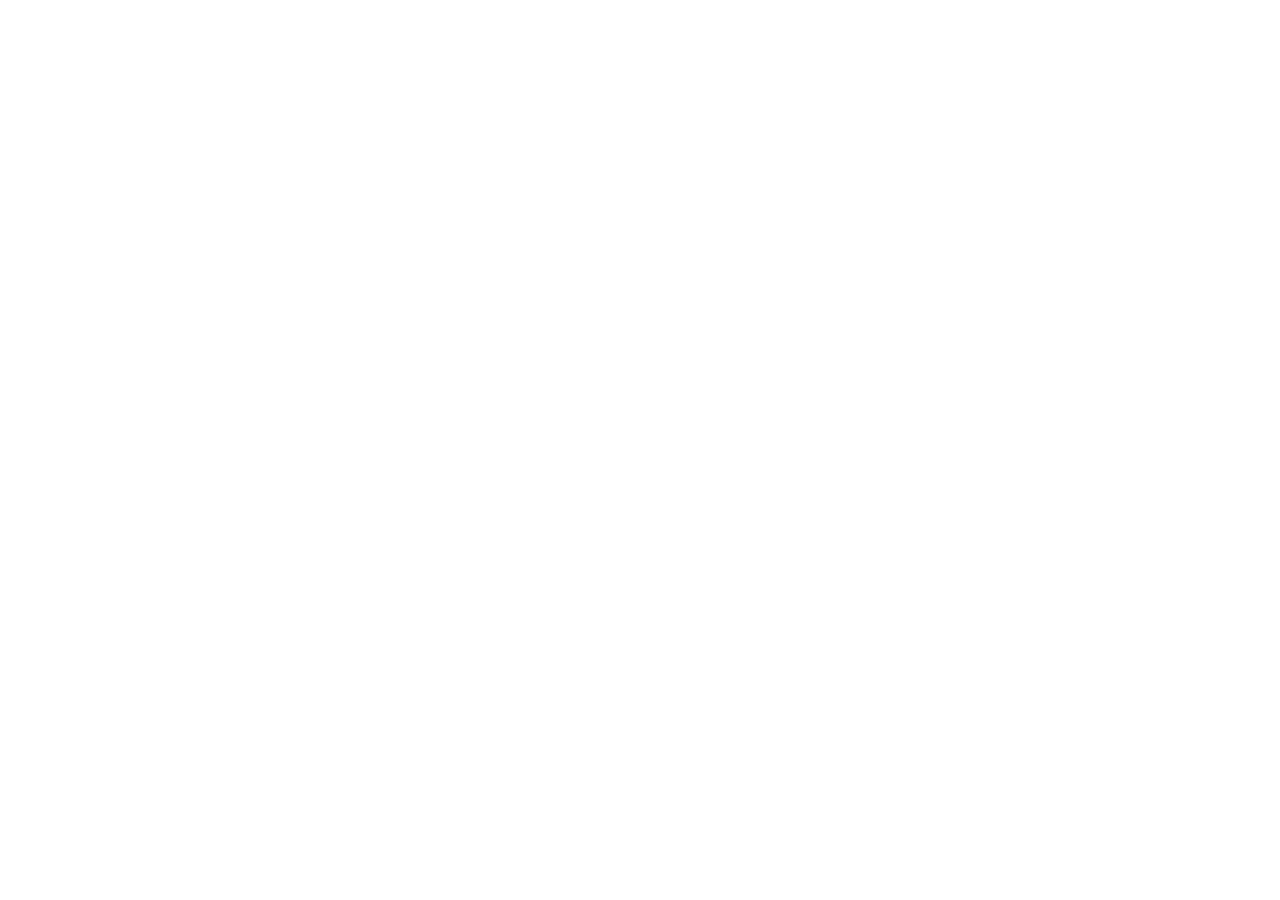
==== commit 098c83a2: "Rename (R)index.html to index.html" ====
--- a/index.html
+++ b/index.html
@@ -1,638 +1,15 @@
-<!DOCTYPE html>
-<html lang="en">
-<head>
-  <meta charset="UTF-8">
-  <meta name="viewport" content="width=device-width, initial-scale=1.0">
-  <meta name="description" content="ChemSymphoria 2026–27 — The Annual Chemistry Symposium of IISER Pune. A confluence of minds, molecules, and discovery.">
-  <meta property="og:title" content="ChemSymphoria 2026–27 | IISER Pune">
-  <meta property="og:description" content="Annual Chemistry Symposium — IISER Pune. Celebrating scientific discovery, molecular elegance, and the chemistry of ideas.">
-  <meta property="og:type" content="website">
-  <meta property="og:url" content="https://chemsymphoria.com">
-  <meta name="twitter:card" content="summary_large_image">
-  <title>ChemSymphoria 2026–27 | Annual Chemistry Symposium · IISER Pune</title>
-
-  <!-- Favicon -->
-  <link rel="icon" type="image/svg+xml" href="assets/icons/favicon.svg">
-
-  <!-- Google Fonts -->
-  <link rel="preconnect" href="https://fonts.googleapis.com">
-  <link rel="preconnect" href="https://fonts.gstatic.com" crossorigin>
-  <link href="https://fonts.googleapis.com/css2?family=Cormorant+Garamond:ital,wght@0,400;0,600;0,700;1,400;1,600&family=Inter:wght@400;500;600;700&family=JetBrains+Mono:wght@400;600&display=swap" rel="stylesheet">
-
-  <!-- Styles -->
-  <link rel="stylesheet" href="assets/css/design-system.css">
-  <link rel="stylesheet" href="assets/css/home.css">
-</head>
-<body>
-
-  <!-- Skip link -->
-  <a class="skip-link" href="#main-content">Skip to main content</a>
-
-  <!-- Noise texture -->
-  <div class="noise-overlay" aria-hidden="true"></div>
-
-  <!-- ─── Navigation ────────────────────────────────────────── -->
-  <nav class="nav" role="navigation" aria-label="Main navigation">
-    <div class="nav__inner">
-      <a href="index.html" class="nav__logo" aria-label="ChemSymphoria home">
-        <svg class="nav__logo-icon" viewBox="0 0 64 64" fill="none" xmlns="http://www.w3.org/2000/svg" aria-hidden="true">
-          <circle cx="32" cy="32" r="30" fill="#0A0E1A"/>
-          <g stroke="#0ABFBF" stroke-width="2" stroke-linecap="round">
-            <line x1="32" y1="12" x2="48" y2="21"/><line x1="48" y1="21" x2="48" y2="39"/>
-            <line x1="48" y1="39" x2="32" y2="48"/><line x1="32" y1="48" x2="16" y2="39"/>
-            <line x1="16" y1="39" x2="16" y2="21"/><line x1="16" y1="21" x2="32" y2="12"/>
-          </g>
-          <circle cx="32" cy="12" r="3" fill="#0ABFBF"/><circle cx="48" cy="21" r="3" fill="#0ABFBF"/>
-          <circle cx="48" cy="39" r="3" fill="#F5A623"/><circle cx="32" cy="48" r="3" fill="#0ABFBF"/>
-          <circle cx="16" cy="39" r="3" fill="#F5A623"/><circle cx="16" cy="21" r="3" fill="#0ABFBF"/>
-          <circle cx="32" cy="30" r="4" fill="#8B5CF6"/>
-        </svg>
-        <div class="nav__logo-text">
-          <span class="nav__logo-name">ChemSymphoria</span>
-          <span class="nav__logo-sub">IISER Pune · 2026–27</span>
-        </div>
-      </a>
-
-      <div class="nav__links" role="list">
-        <a href="about.html"          class="nav__link" role="listitem">About</a>
-        <a href="advisory-board.html" class="nav__link" role="listitem">Advisory Board</a>
-        <a href="speakers.html"       class="nav__link" role="listitem">Speakers</a>
-        <a href="schedule.html"       class="nav__link" role="listitem">Schedule</a>
-        <a href="activities.html"     class="nav__link" role="listitem">Activities</a>
-        <a href="team.html"           class="nav__link" role="listitem">Team</a>
-        <a href="sponsors.html"       class="nav__link" role="listitem">Sponsors</a>
-        <a href="contact.html"        class="nav__link" role="listitem">Contact</a>
-      </div>
-
-      <button class="nav__toggle" aria-label="Toggle mobile menu" aria-expanded="false">
-        <span></span><span></span><span></span>
-      </button>
-    </div>
-  </nav>
-
-  <!-- Mobile Menu -->
-  <div class="nav__mobile" role="dialog" aria-label="Mobile navigation">
-    <a href="about.html"          class="nav__mobile-link">About</a>
-    <a href="advisory-board.html" class="nav__mobile-link">Advisory Board</a>
-    <a href="speakers.html"       class="nav__mobile-link">Speakers</a>
-    <a href="schedule.html"       class="nav__mobile-link">Schedule</a>
-    <a href="activities.html"     class="nav__mobile-link">Activities</a>
-    <a href="team.html"           class="nav__mobile-link">Team</a>
-    <a href="sponsors.html"       class="nav__mobile-link">Sponsors</a>
-    <a href="contact.html"        class="nav__mobile-link">Contact</a>
-  </div>
-
-  <main id="main-content">
-
-    <!-- ─── Hero ──────────────────────────────────────────── -->
-    <section class="hero" aria-label="Hero section">
-      <canvas id="hero-canvas" aria-hidden="true"></canvas>
-      <div class="hero__atmosphere" aria-hidden="true"></div>
-      <div class="hero__grid"      aria-hidden="true"></div>
-
-      <div class="hero__content">
-        <div class="hero__eyebrow">
-          <span class="hero__eyebrow-line" aria-hidden="true"></span>
-          <span class="hero__eyebrow-text">Department of Chemistry · IISER Pune</span>
-          <span class="hero__eyebrow-line" aria-hidden="true"></span>
-        </div>
-
-        <h1 class="hero__title">
-          <span class="hero__title-main">ChemSymphoria</span>
-          <span class="hero__title-year">2026 – 27</span>
-        </h1>
-
-        <p class="hero__tagline">
-          Where Molecular Elegance Meets Scientific Discovery
-        </p>
-
-        <div class="hero__meta" role="list">
-          <div class="hero__meta-item" role="listitem">
-            <svg class="hero__meta-icon" viewBox="0 0 24 24" fill="none" stroke="currentColor" stroke-width="2" aria-hidden="true">
-              <rect x="3" y="4" width="18" height="18" rx="2"/><line x1="16" y1="2" x2="16" y2="6"/><line x1="8" y1="2" x2="8" y2="6"/><line x1="3" y1="10" x2="21" y2="10"/>
-            </svg>
-            <span>To Be Announced</span>
-          </div>
-          <div class="hero__meta-sep" aria-hidden="true"></div>
-          <div class="hero__meta-item" role="listitem">
-            <svg class="hero__meta-icon" viewBox="0 0 24 24" fill="none" stroke="currentColor" stroke-width="2" aria-hidden="true">
-              <path d="M21 10c0 7-9 13-9 13S3 17 3 10a9 9 0 0118 0z"/><circle cx="12" cy="10" r="3"/>
-            </svg>
-            <span>C.V. Raman Auditorium, IISER Pune</span>
-          </div>
-          <div class="hero__meta-sep" aria-hidden="true"></div>
-          <div class="hero__meta-item" role="listitem">
-            <svg class="hero__meta-icon" viewBox="0 0 24 24" fill="none" stroke="currentColor" stroke-width="2" aria-hidden="true">
-              <path d="M17 21v-2a4 4 0 00-4-4H5a4 4 0 00-4 4v2"/><circle cx="9" cy="7" r="4"/><path d="M23 21v-2a4 4 0 00-3-3.87m-4-12a4 4 0 010 7.75"/>
-            </svg>
-            <span>Annual Chemistry Symposium</span>
-          </div>
-        </div>
-
-        <div class="hero__actions">
-          <a href="schedule.html" class="btn btn--primary btn--lg">
-            <svg width="16" height="16" viewBox="0 0 24 24" fill="none" stroke="currentColor" stroke-width="2.5" aria-hidden="true">
-              <rect x="3" y="4" width="18" height="18" rx="2"/><line x1="3" y1="10" x2="21" y2="10"/><line x1="8" y1="2" x2="8" y2="6"/><line x1="16" y1="2" x2="16" y2="6"/>
-            </svg>
-            View Program
-          </a>
-          <a href="speakers.html" class="btn btn--secondary btn--lg">Explore Speakers</a>
-          <a href="contact.html" class="btn btn--ghost btn--lg">Register Interest</a>
-        </div>
-      </div>
-
-      <div class="hero__scroll-cue" aria-hidden="true">
-        <div class="hero__scroll-cue-line"></div>
-        <span class="hero__scroll-cue-text">Scroll</span>
-      </div>
-    </section>
-
-    <!-- ─── Stats Bar ──────────────────────────────────────── -->
-    <section class="stats-bar" aria-label="Event statistics">
-      <div class="container">
-        <div class="stats-bar__grid">
-          <div class="stats-bar__item reveal">
-            <div class="stats-bar__value">20+</div>
-            <div class="stats-bar__label">Distinguished Speakers</div>
-          </div>
-          <div class="stats-bar__item reveal reveal--delay-1">
-            <div class="stats-bar__value">2</div>
-            <div class="stats-bar__label">Days of Science</div>
-          </div>
-          <div class="stats-bar__item reveal reveal--delay-2">
-            <div class="stats-bar__value">8+</div>
-            <div class="stats-bar__label">Competitions &amp; Activities</div>
-          </div>
-          <div class="stats-bar__item reveal reveal--delay-3">
-            <div class="stats-bar__value">2026</div>
-            <div class="stats-bar__label">Edition</div>
-          </div>
-        </div>
-      </div>
-    </section>
-
-    <!-- ─── About Section ─────────────────────────────────── -->
-    <section class="about-home section" id="about" aria-labelledby="about-heading">
-      <div class="container">
-        <div class="about-home__inner">
-          <!-- Visual panel -->
-          <div class="about-home__visual reveal">
-            <div class="about-home__visual-box about-home__visual-box--main">
-              <div class="about-home__molecule">
-                <svg viewBox="0 0 400 400" fill="none" xmlns="http://www.w3.org/2000/svg" class="molecule-hero-svg" aria-hidden="true">
-                  <!-- Benzene-like ring with radiating bonds -->
-                  <g opacity="0.6">
-                    <circle cx="200" cy="200" r="60" stroke="#0ABFBF" stroke-width="1.5" stroke-dasharray="8 4"/>
-                    <!-- Hexagon vertices -->
-                    <line x1="200" y1="140" x2="200" y2="80" stroke="#0ABFBF" stroke-width="1.5"/>
-                    <line x1="252" y1="170" x2="296" y2="144" stroke="#F5A623" stroke-width="1.5"/>
-                    <line x1="252" y1="230" x2="296" y2="256" stroke="#0ABFBF" stroke-width="1.5"/>
-                    <line x1="200" y1="260" x2="200" y2="320" stroke="#8B5CF6" stroke-width="1.5"/>
-                    <line x1="148" y1="230" x2="104" y2="256" stroke="#F5A623" stroke-width="1.5"/>
-                    <line x1="148" y1="170" x2="104" y2="144" stroke="#0ABFBF" stroke-width="1.5"/>
-                    <!-- Hexagon sides -->
-                    <line x1="200" y1="140" x2="252" y2="170" stroke="#0ABFBF" stroke-width="1.5"/>
-                    <line x1="252" y1="170" x2="252" y2="230" stroke="#0ABFBF" stroke-width="1.5"/>
-                    <line x1="252" y1="230" x2="200" y2="260" stroke="#0ABFBF" stroke-width="1.5"/>
-                    <line x1="200" y1="260" x2="148" y2="230" stroke="#0ABFBF" stroke-width="1.5"/>
-                    <line x1="148" y1="230" x2="148" y2="170" stroke="#0ABFBF" stroke-width="1.5"/>
-                    <line x1="148" y1="170" x2="200" y2="140" stroke="#0ABFBF" stroke-width="1.5"/>
-                    <!-- Atoms -->
-                    <circle cx="200" cy="140" r="6" fill="#0ABFBF" opacity="0.9"/>
-                    <circle cx="252" cy="170" r="6" fill="#0ABFBF" opacity="0.9"/>
-                    <circle cx="252" cy="230" r="6" fill="#F5A623" opacity="0.9"/>
-                    <circle cx="200" cy="260" r="6" fill="#0ABFBF" opacity="0.9"/>
-                    <circle cx="148" cy="230" r="6" fill="#F5A623" opacity="0.9"/>
-                    <circle cx="148" cy="170" r="6" fill="#0ABFBF" opacity="0.9"/>
-                    <!-- Terminal atoms -->
-                    <circle cx="200" cy="80" r="4" fill="#0ABFBF" opacity="0.6"/>
-                    <circle cx="296" cy="144" r="4" fill="#F5A623" opacity="0.6"/>
-                    <circle cx="296" cy="256" r="4" fill="#0ABFBF" opacity="0.6"/>
-                    <circle cx="200" cy="320" r="4" fill="#8B5CF6" opacity="0.6"/>
-                    <circle cx="104" cy="256" r="4" fill="#F5A623" opacity="0.6"/>
-                    <circle cx="104" cy="144" r="4" fill="#0ABFBF" opacity="0.6"/>
-                    <!-- Center -->
-                    <circle cx="200" cy="200" r="10" fill="#8B5CF6" opacity="0.5"/>
-                    <circle cx="200" cy="200" r="4"  fill="#8B5CF6" opacity="1"/>
-                    <!-- Orbital rings -->
-                    <ellipse cx="200" cy="200" rx="100" ry="30" stroke="#8B5CF6" stroke-width="0.8" opacity="0.3" transform="rotate(-30 200 200)"/>
-                    <ellipse cx="200" cy="200" rx="100" ry="30" stroke="#0ABFBF" stroke-width="0.8" opacity="0.3" transform="rotate(30 200 200)"/>
-                    <ellipse cx="200" cy="200" rx="100" ry="30" stroke="#F5A623" stroke-width="0.8" opacity="0.3" transform="rotate(90 200 200)"/>
-                  </g>
-                </svg>
-              </div>
-            </div>
-            <div class="about-home__visual-box about-home__visual-box--accent">
-              <div class="about-home__visual-accent-value">IISER</div>
-              <div class="about-home__visual-accent-label">Pune, Maharashtra</div>
-            </div>
-          </div>
-
-          <!-- Content -->
-          <div class="about-home__content reveal reveal--delay-1">
-            <span class="label">About the Symposium</span>
-            <h2 class="section-title mb-6" id="about-heading" style="margin-top:1rem;">
-              Where Chemistry<br>Finds Its Symphony
-            </h2>
-            <p class="section-subtitle mb-6">
-              ChemSymphoria is the annual in-house chemistry symposium of IISER Pune — a celebration of scientific discovery orchestrated by the Department of Chemistry and the Chemphilic student club.
-            </p>
-            <p class="section-subtitle">
-              The event brings together distinguished researchers, faculty, and students for talks, poster sessions, competitions, and vibrant discourse at the frontier of chemical science.
-            </p>
-
-            <div class="about-home__features">
-              <div class="about-home__feature">
-                <div class="about-home__feature-icon" aria-hidden="true">
-                  <svg width="20" height="20" viewBox="0 0 24 24" fill="none" stroke="currentColor" stroke-width="2">
-                    <path d="M12 2l3.09 6.26L22 9.27l-5 4.87 1.18 6.88L12 17.77l-6.18 3.25L7 14.14 2 9.27l6.91-1.01L12 2z"/>
-                  </svg>
-                </div>
-                <div>
-                  <div class="about-home__feature-title">Distinguished Invited Talks</div>
-                  <div class="about-home__feature-desc">Lectures from leading chemists at the frontier of research across India and abroad.</div>
-                </div>
-              </div>
-              <div class="about-home__feature">
-                <div class="about-home__feature-icon" aria-hidden="true">
-                  <svg width="20" height="20" viewBox="0 0 24 24" fill="none" stroke="currentColor" stroke-width="2">
-                    <rect x="2" y="3" width="20" height="14" rx="2"/><line x1="8" y1="21" x2="16" y2="21"/><line x1="12" y1="17" x2="12" y2="21"/>
-                  </svg>
-                </div>
-                <div>
-                  <div class="about-home__feature-title">Research Poster Sessions</div>
-                  <div class="about-home__feature-desc">Students and scholars present cutting-edge research in an open, engaging format.</div>
-                </div>
-              </div>
-              <div class="about-home__feature">
-                <div class="about-home__feature-icon" aria-hidden="true">
-                  <svg width="20" height="20" viewBox="0 0 24 24" fill="none" stroke="currentColor" stroke-width="2">
-                    <path d="M9 12l2 2 4-4m5.618-4.016A11.955 11.955 0 0112 2.944a11.955 11.955 0 01-8.618 3.04A12.02 12.02 0 003 9c0 5.591 3.824 10.29 9 11.622 5.176-1.332 9-6.03 9-11.622 0-1.042-.133-2.052-.382-3.016z"/>
-                  </svg>
-                </div>
-                <div>
-                  <div class="about-home__feature-title">Scientific Competitions</div>
-                  <div class="about-home__feature-desc">Chemistry quizzes, lab challenges, and science communication events for all participants.</div>
-                </div>
-              </div>
-            </div>
-
-            <div class="flex gap-4" style="margin-top: 2rem;">
-              <a href="about.html" class="btn btn--primary">Learn More</a>
-              <a href="schedule.html" class="btn btn--ghost">Full Program</a>
-            </div>
-          </div>
-        </div>
-      </div>
-    </section>
-
-    <!-- ─── Speakers Preview ───────────────────────────────── -->
-    <section class="speakers-home section" id="speakers" aria-labelledby="speakers-heading">
-      <div class="container">
-        <div class="section-header reveal">
-          <span class="label">Invited Speakers</span>
-          <h2 class="section-title" id="speakers-heading">Distinguished Scientists</h2>
-          <p class="section-subtitle" style="margin: 0 auto;">
-            ChemSymphoria brings together exceptional minds from across the spectrum of chemical science. Full speaker details will be announced soon.
-          </p>
-        </div>
-
-        <div class="grid grid--4 reveal reveal--delay-1">
-          <!-- Speaker placeholders — to be updated with real speaker data -->
-          <article class="speaker-card card--teal">
-            <div class="speaker-card__image-wrap">
-              <div class="speaker-card__placeholder" aria-label="Speaker photo">
-                <svg viewBox="0 0 24 24" fill="none" stroke="currentColor" stroke-width="1.5" aria-hidden="true">
-                  <path d="M20 21v-2a4 4 0 00-4-4H8a4 4 0 00-4 4v2"/><circle cx="12" cy="7" r="4"/>
-                </svg>
-              </div>
-            </div>
-            <div class="speaker-card__body">
-              <div class="speaker-card__name">To Be Announced</div>
-              <div class="speaker-card__role">Plenary Speaker</div>
-              <div class="speaker-card__affil">Details coming soon</div>
-            </div>
-          </article>
-
-          <article class="speaker-card card--teal">
-            <div class="speaker-card__image-wrap">
-              <div class="speaker-card__placeholder" aria-label="Speaker photo">
-                <svg viewBox="0 0 24 24" fill="none" stroke="currentColor" stroke-width="1.5" aria-hidden="true">
-                  <path d="M20 21v-2a4 4 0 00-4-4H8a4 4 0 00-4 4v2"/><circle cx="12" cy="7" r="4"/>
-                </svg>
-              </div>
-            </div>
-            <div class="speaker-card__body">
-              <div class="speaker-card__name">To Be Announced</div>
-              <div class="speaker-card__role">Plenary Speaker</div>
-              <div class="speaker-card__affil">Details coming soon</div>
-            </div>
-          </article>
-
-          <article class="speaker-card card--teal">
-            <div class="speaker-card__image-wrap">
-              <div class="speaker-card__placeholder" aria-label="Speaker photo">
-                <svg viewBox="0 0 24 24" fill="none" stroke="currentColor" stroke-width="1.5" aria-hidden="true">
-                  <path d="M20 21v-2a4 4 0 00-4-4H8a4 4 0 00-4 4v2"/><circle cx="12" cy="7" r="4"/>
-                </svg>
-              </div>
-            </div>
-            <div class="speaker-card__body">
-              <div class="speaker-card__name">To Be Announced</div>
-              <div class="speaker-card__role">Invited Speaker</div>
-              <div class="speaker-card__affil">Details coming soon</div>
-            </div>
-          </article>
-
-          <article class="speaker-card card--teal">
-            <div class="speaker-card__image-wrap">
-              <div class="speaker-card__placeholder" aria-label="Speaker photo">
-                <svg viewBox="0 0 24 24" fill="none" stroke="currentColor" stroke-width="1.5" aria-hidden="true">
-                  <path d="M20 21v-2a4 4 0 00-4-4H8a4 4 0 00-4 4v2"/><circle cx="12" cy="7" r="4"/>
-                </svg>
-              </div>
-            </div>
-            <div class="speaker-card__body">
-              <div class="speaker-card__name">To Be Announced</div>
-              <div class="speaker-card__role">Invited Speaker</div>
-              <div class="speaker-card__affil">Details coming soon</div>
-            </div>
-          </article>
-        </div>
-
-        <div class="text-center" style="margin-top: 3rem;">
-          <a href="speakers.html" class="btn btn--secondary">View All Speakers →</a>
-        </div>
-      </div>
-    </section>
-
-    <!-- ─── Schedule Preview ───────────────────────────────── -->
-    <section class="schedule-home section" id="schedule" aria-labelledby="schedule-heading">
-      <div class="container container--narrow" style="max-width: 800px;">
-        <div class="section-header reveal">
-          <span class="label">Program at a Glance</span>
-          <h2 class="section-title" id="schedule-heading">Event Schedule</h2>
-        </div>
-
-        <div class="schedule-tabs" role="tablist">
-          <button class="schedule-tab active" data-day="1" role="tab" aria-selected="true" aria-controls="day-1">Day 1</button>
-          <button class="schedule-tab" data-day="2" role="tab" aria-selected="false" aria-controls="day-2">Day 2</button>
-        </div>
-
-        <div class="schedule-day active" id="day-1" role="tabpanel">
-          <div class="schedule-entry reveal">
-            <div class="schedule-entry__time">09:00</div>
-            <div class="schedule-entry__content">
-              <div class="flex-between">
-                <div class="schedule-entry__title">Inauguration &amp; Welcome Address</div>
-                <span class="badge badge--teal">Opening</span>
-              </div>
-              <div class="schedule-entry__speaker">Department of Chemistry, IISER Pune</div>
-            </div>
-          </div>
-          <div class="schedule-entry reveal reveal--delay-1">
-            <div class="schedule-entry__time">10:00</div>
-            <div class="schedule-entry__content">
-              <div class="flex-between">
-                <div class="schedule-entry__title">Plenary Lecture I</div>
-                <span class="badge badge--violet">Keynote</span>
-              </div>
-              <div class="schedule-entry__speaker">Invited Speaker — TBA</div>
-            </div>
-          </div>
-          <div class="schedule-entry reveal reveal--delay-2">
-            <div class="schedule-entry__time">11:30</div>
-            <div class="schedule-entry__content">
-              <div class="schedule-entry__title">Invited Talks Session I</div>
-              <div class="schedule-entry__speaker">Multiple Speakers</div>
-            </div>
-          </div>
-          <div class="schedule-entry reveal reveal--delay-3">
-            <div class="schedule-entry__time">13:00</div>
-            <div class="schedule-entry__content">
-              <div class="flex-between">
-                <div class="schedule-entry__title">Lunch &amp; Networking</div>
-                <span class="badge badge--amber">Break</span>
-              </div>
-            </div>
-          </div>
-          <div class="schedule-entry reveal reveal--delay-4">
-            <div class="schedule-entry__time">14:30</div>
-            <div class="schedule-entry__content">
-              <div class="schedule-entry__title">Poster Session I</div>
-              <div class="schedule-entry__speaker">Research Scholars &amp; Students</div>
-            </div>
-          </div>
-          <div class="schedule-entry reveal reveal--delay-5">
-            <div class="schedule-entry__time">16:30</div>
-            <div class="schedule-entry__content">
-              <div class="schedule-entry__title">Chemistry Quiz &amp; Cultural Events</div>
-              <div class="schedule-entry__speaker">Chemphilic Team</div>
-            </div>
-          </div>
-        </div>
-
-        <div class="schedule-day" id="day-2" role="tabpanel">
-          <div class="schedule-entry reveal">
-            <div class="schedule-entry__time">09:30</div>
-            <div class="schedule-entry__content">
-              <div class="flex-between">
-                <div class="schedule-entry__title">Plenary Lecture II</div>
-                <span class="badge badge--violet">Keynote</span>
-              </div>
-              <div class="schedule-entry__speaker">Invited Speaker — TBA</div>
-            </div>
-          </div>
-          <div class="schedule-entry reveal reveal--delay-1">
-            <div class="schedule-entry__time">11:00</div>
-            <div class="schedule-entry__content">
-              <div class="schedule-entry__title">Invited Talks Session II</div>
-              <div class="schedule-entry__speaker">Multiple Speakers</div>
-            </div>
-          </div>
-          <div class="schedule-entry reveal reveal--delay-2">
-            <div class="schedule-entry__time">13:00</div>
-            <div class="schedule-entry__content">
-              <div class="flex-between">
-                <div class="schedule-entry__title">Lunch &amp; Networking</div>
-                <span class="badge badge--amber">Break</span>
-              </div>
-            </div>
-          </div>
-          <div class="schedule-entry reveal reveal--delay-3">
-            <div class="schedule-entry__time">14:30</div>
-            <div class="schedule-entry__content">
-              <div class="schedule-entry__title">Poster Session II &amp; Activities</div>
-              <div class="schedule-entry__speaker">All Participants</div>
-            </div>
-          </div>
-          <div class="schedule-entry reveal reveal--delay-4">
-            <div class="schedule-entry__time">17:00</div>
-            <div class="schedule-entry__content">
-              <div class="flex-between">
-                <div class="schedule-entry__title">Valedictory &amp; Awards Ceremony</div>
-                <span class="badge badge--teal">Closing</span>
-              </div>
-              <div class="schedule-entry__speaker">Department of Chemistry, IISER Pune</div>
-            </div>
-          </div>
-        </div>
-
-        <div class="text-center" style="margin-top: 3rem;">
-          <a href="schedule.html" class="btn btn--primary">Full Schedule →</a>
-        </div>
-      </div>
-    </section>
-
-    <!-- ─── Activities Preview ────────────────────────────── -->
-    <section class="activities-home section" id="activities" aria-labelledby="activities-heading">
-      <div class="container">
-        <div class="section-header reveal">
-          <span class="label">Events &amp; Activities</span>
-          <h2 class="section-title" id="activities-heading">Beyond the Lecture Hall</h2>
-          <p class="section-subtitle" style="margin: 0 auto;">
-            Competitions, workshops, and cultural experiences designed to celebrate the many dimensions of chemistry.
-          </p>
-        </div>
-
-        <div class="grid grid--3 reveal reveal--delay-1">
-          <article class="activity-card">
-            <div class="activity-card__icon" aria-hidden="true">
-              <svg width="24" height="24" viewBox="0 0 24 24" fill="none" stroke="currentColor" stroke-width="2">
-                <path d="M9 3H5a2 2 0 00-2 2v4m6-6h10a2 2 0 012 2v4M9 3v18m0 0h10a2 2 0 002-2V9M9 21H5a2 2 0 01-2-2V9m0 0h18"/>
-              </svg>
-            </div>
-            <h3 class="activity-card__title">Chemistry Quiz</h3>
-            <p class="activity-card__desc">A rigorous and fun chemistry quiz testing knowledge across organic, inorganic, physical, and analytical domains.</p>
-            <a href="activities.html" class="activity-card__cta">
-              Learn more
-              <svg width="14" height="14" viewBox="0 0 24 24" fill="none" stroke="currentColor" stroke-width="2.5" aria-hidden="true">
-                <path d="M5 12h14m-7-7l7 7-7 7"/>
-              </svg>
-            </a>
-          </article>
-
-          <article class="activity-card">
-            <div class="activity-card__icon" aria-hidden="true">
-              <svg width="24" height="24" viewBox="0 0 24 24" fill="none" stroke="currentColor" stroke-width="2">
-                <path d="M8 3v3a2 2 0 01-2 2H3m18 0h-3a2 2 0 01-2-2V3m0 18v-3a2 2 0 012-2h3M3 16h3a2 2 0 012 2v3"/>
-              </svg>
-            </div>
-            <h3 class="activity-card__title">Poster Presentation</h3>
-            <p class="activity-card__desc">Research scholars and students present their work in an open scientific poster session with peer evaluation.</p>
-            <a href="activities.html" class="activity-card__cta">
-              Learn more
-              <svg width="14" height="14" viewBox="0 0 24 24" fill="none" stroke="currentColor" stroke-width="2.5" aria-hidden="true">
-                <path d="M5 12h14m-7-7l7 7-7 7"/>
-              </svg>
-            </a>
-          </article>
-
-          <article class="activity-card">
-            <div class="activity-card__icon" aria-hidden="true">
-              <svg width="24" height="24" viewBox="0 0 24 24" fill="none" stroke="currentColor" stroke-width="2">
-                <circle cx="12" cy="12" r="10"/><path d="M12 8v4l3 3"/>
-              </svg>
-            </div>
-            <h3 class="activity-card__title">Science Communication</h3>
-            <p class="activity-card__desc">Explain complex chemical concepts in creative, accessible ways — art, metaphor, and storytelling welcome.</p>
-            <a href="activities.html" class="activity-card__cta">
-              Learn more
-              <svg width="14" height="14" viewBox="0 0 24 24" fill="none" stroke="currentColor" stroke-width="2.5" aria-hidden="true">
-                <path d="M5 12h14m-7-7l7 7-7 7"/>
-              </svg>
-            </a>
-          </article>
-        </div>
-
-        <div class="text-center" style="margin-top: 3rem;">
-          <a href="activities.html" class="btn btn--secondary">All Activities →</a>
-        </div>
-      </div>
-    </section>
-
-    <!-- ─── Sponsors Strip ─────────────────────────────────── -->
-    <section class="sponsors-strip" aria-labelledby="sponsors-home-heading">
-      <div class="container">
-        <p class="sponsors-strip__label" id="sponsors-home-heading">Institutional Support &amp; Partners</p>
-        <div class="sponsors-strip__logos">
-          <div class="sponsors-strip__logo-placeholder">IISER Pune</div>
-          <div class="sponsors-strip__logo-placeholder">Dept. of Chemistry</div>
-          <div class="sponsors-strip__logo-placeholder">Chemphilic Club</div>
-          <div class="sponsors-strip__logo-placeholder">DST · India</div>
-          <div class="sponsors-strip__logo-placeholder">CSIR</div>
-        </div>
-      </div>
-    </section>
-
-    <!-- ─── CTA Banner ─────────────────────────────────────── -->
-    <section class="section" aria-labelledby="cta-heading">
-      <div class="container">
-        <div class="cta-banner reveal">
-          <div class="cta-banner__glow" aria-hidden="true"></div>
-          <h2 class="cta-banner__title" id="cta-heading">
-            Be Part of the<br>
-            <span class="text-teal">Scientific Symphony</span>
-          </h2>
-          <p class="cta-banner__desc">
-            Join researchers, scholars, and students from across India for two days of lectures, posters, competitions, and the joy of chemistry.
-          </p>
-          <div class="cta-banner__actions">
-            <a href="contact.html" class="btn btn--primary btn--lg">Register Interest</a>
-            <a href="sponsors.html" class="btn btn--ghost btn--lg">Become a Sponsor</a>
-          </div>
-        </div>
-      </div>
-    </section>
-
-  </main>
-
-  <!-- ─── Footer ────────────────────────────────────────────── -->
-  <footer class="footer" role="contentinfo">
-    <div class="container">
-      <div class="footer__grid">
-        <div>
-          <div class="footer__brand-name">ChemSymphoria</div>
-          <p class="footer__brand-desc">
-            Annual Chemistry Symposium · Department of Chemistry, IISER Pune. Celebrating the elegance of chemical science.
-          </p>
-        </div>
-        <div>
-          <p class="footer__col-title">Navigate</p>
-          <nav class="footer__links" aria-label="Footer navigation">
-            <a href="about.html"          class="footer__link">About</a>
-            <a href="advisory-board.html" class="footer__link">Advisory Board</a>
-            <a href="speakers.html"       class="footer__link">Speakers</a>
-            <a href="schedule.html"       class="footer__link">Schedule</a>
-          </nav>
-        </div>
-        <div>
-          <p class="footer__col-title">Explore</p>
-          <nav class="footer__links" aria-label="Footer navigation secondary">
-            <a href="activities.html" class="footer__link">Activities</a>
-            <a href="team.html"       class="footer__link">Team</a>
-            <a href="sponsors.html"   class="footer__link">Sponsors</a>
-            <a href="contact.html"    class="footer__link">Contact</a>
-          </nav>
-        </div>
-        <div>
-          <p class="footer__col-title">Contact</p>
-          <div class="footer__links">
-            <span class="footer__link">IISER Pune, Dr. Homi Bhabha Road</span>
-            <span class="footer__link">Pashan, Pune – 411008</span>
-            <span class="footer__link">Maharashtra, India</span>
-            <a href="mailto:chemsymphoria@iiserpune.ac.in" class="footer__link" style="color: var(--color-teal);">chemsymphoria@iiserpune.ac.in</a>
-          </div>
-        </div>
-      </div>
-
-      <div class="footer__bottom">
-        <p class="footer__copy">© 2026 ChemSymphoria. Organized by the Department of Chemistry, IISER Pune.</p>
-        <p class="footer__iiser">Hosted on <a href="https://pages.github.com" class="footer__link">GitHub Pages</a> · <a href="https://chemsymphoria.com" class="footer__link">chemsymphoria.com</a></p>
-      </div>
-    </div>
-  </footer>
-
-  <script src="assets/js/main.js"></script>
-</body>
-</html>
+
+<!DOCTYPE html>
+<html lang="en">
+<head>
+  <meta charset="UTF-8">
+  <meta http-equiv="refresh" content="0; url=https://chemsymphoria20262.wixsite.com/chemsymphoria-20262">
+  <title>ChemSymphoria 2026–27</title>
+</head>
+<body>
+  <p>Redirecting to ChemSymphoria...</p>
+  <a href="https://chemsymphoria20262.wixsite.com/chemsymphoria-20262">
+    Open ChemSymphoria
+  </a>
+</body>
+</html>
